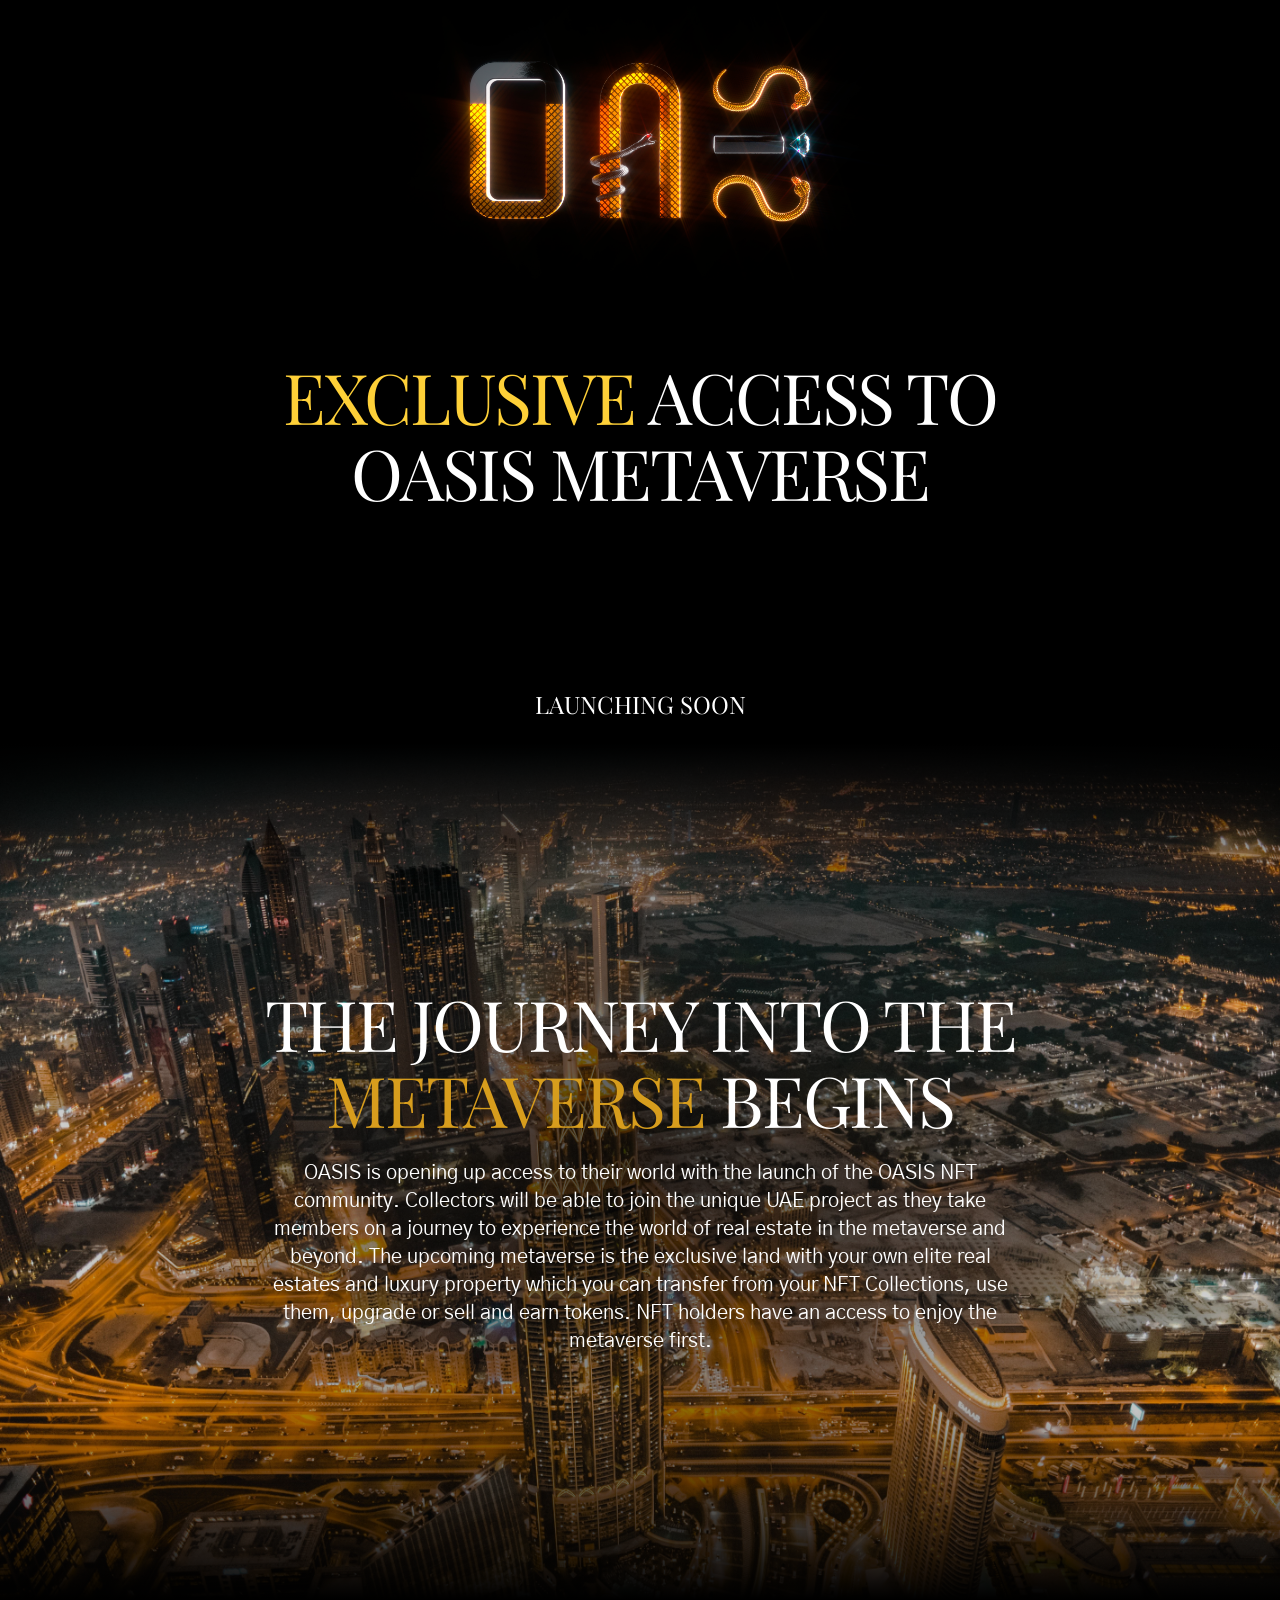
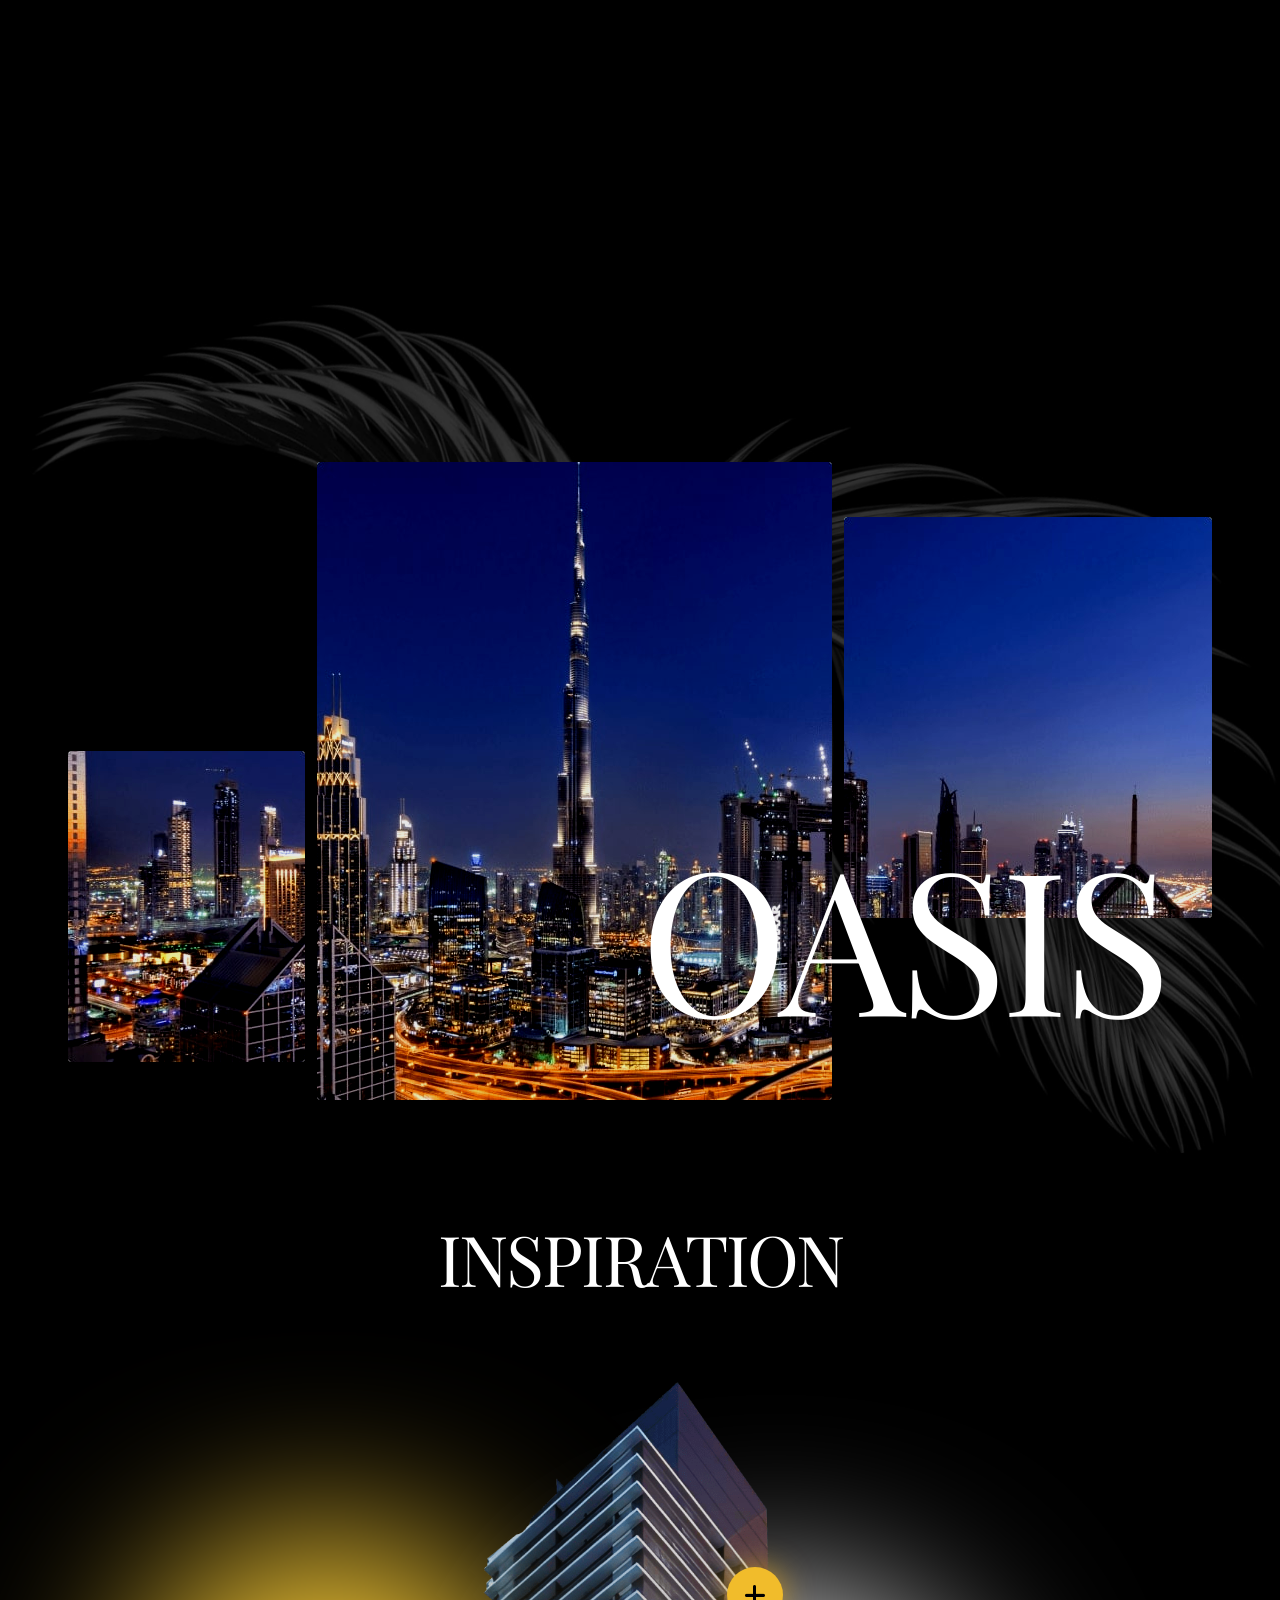
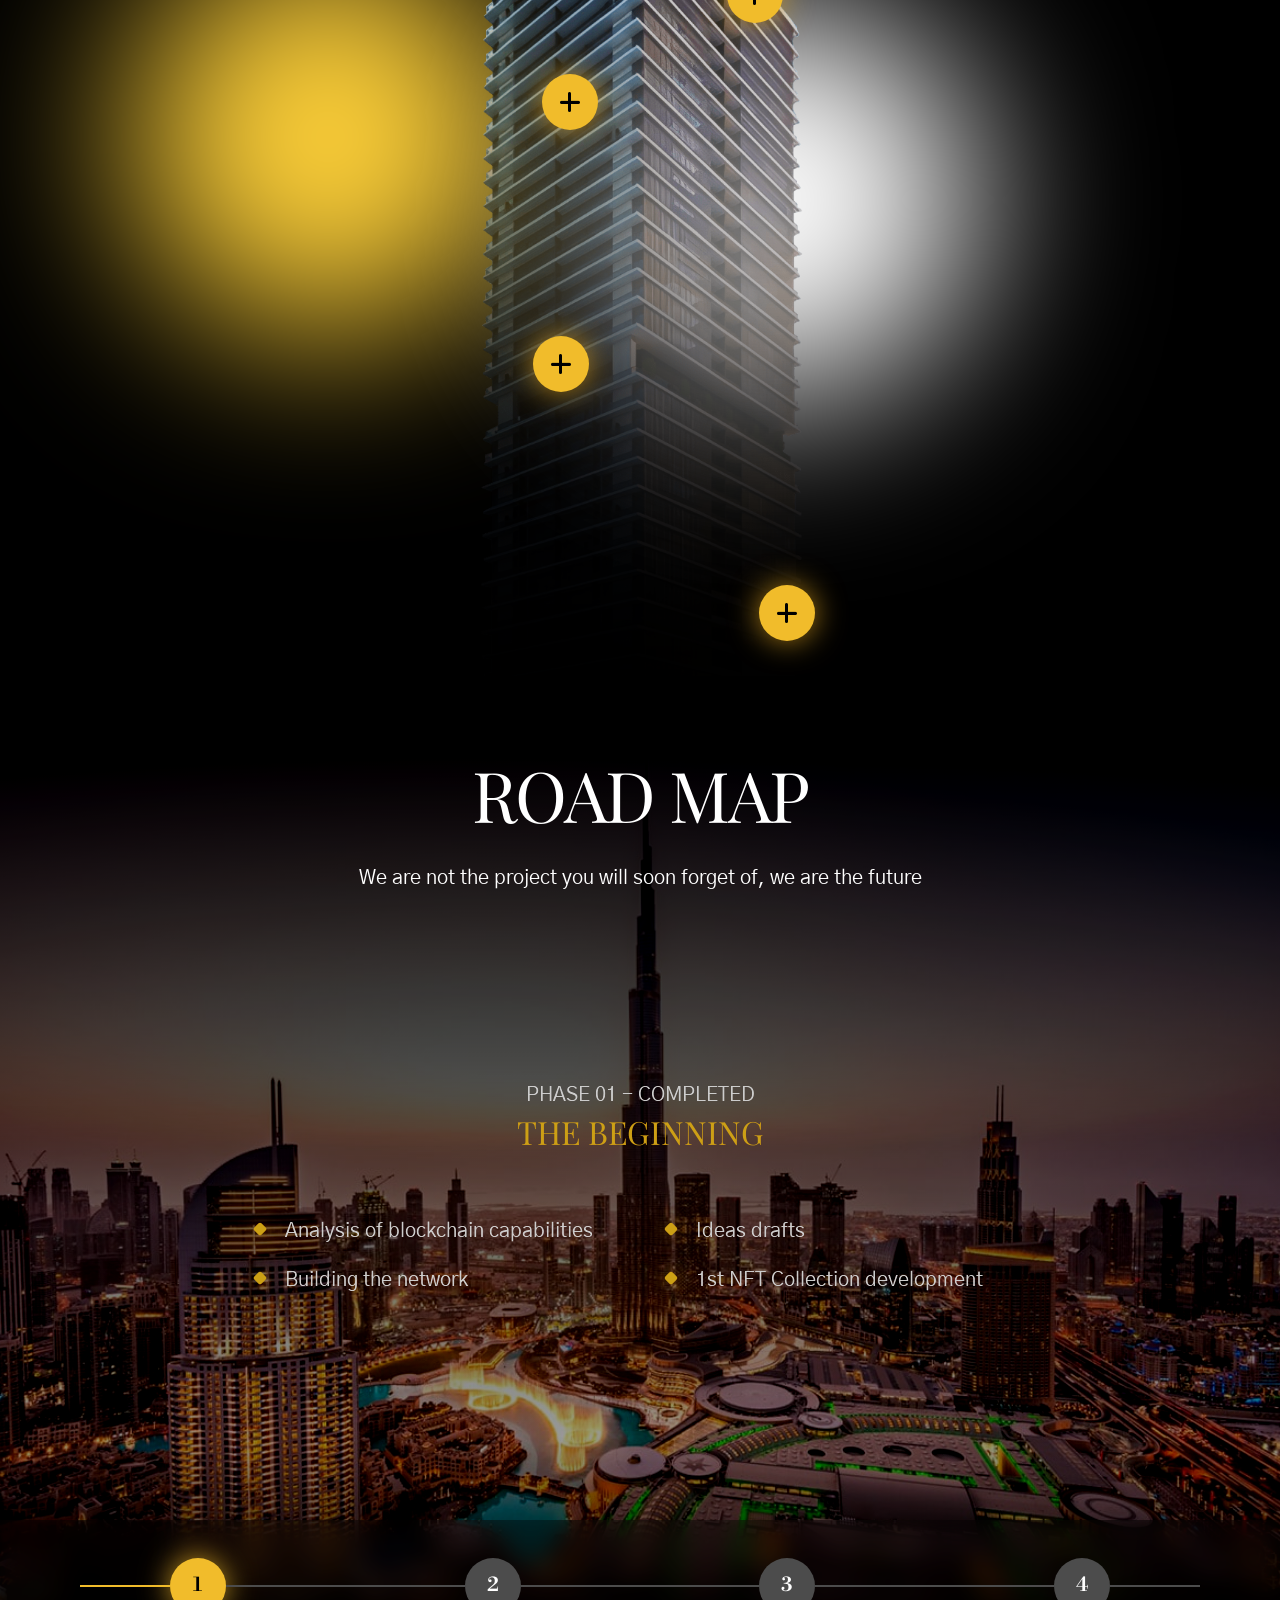
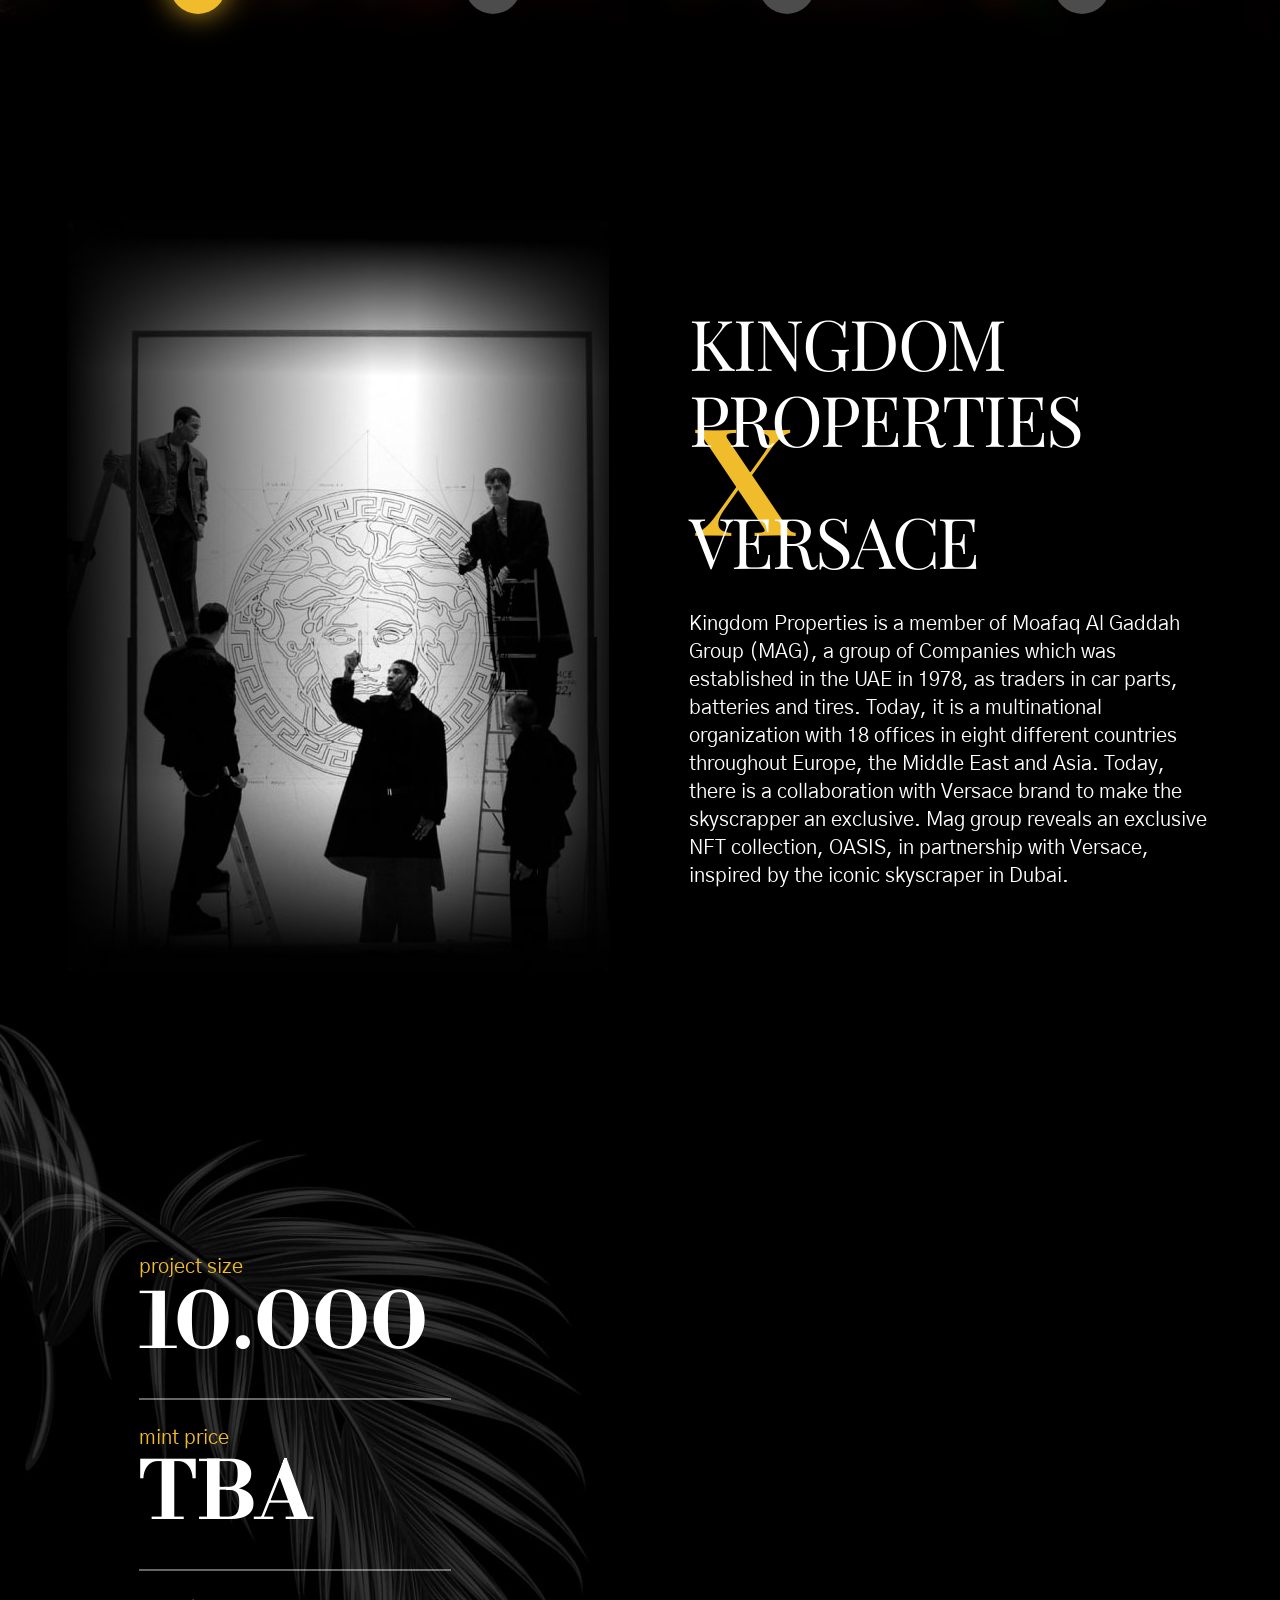
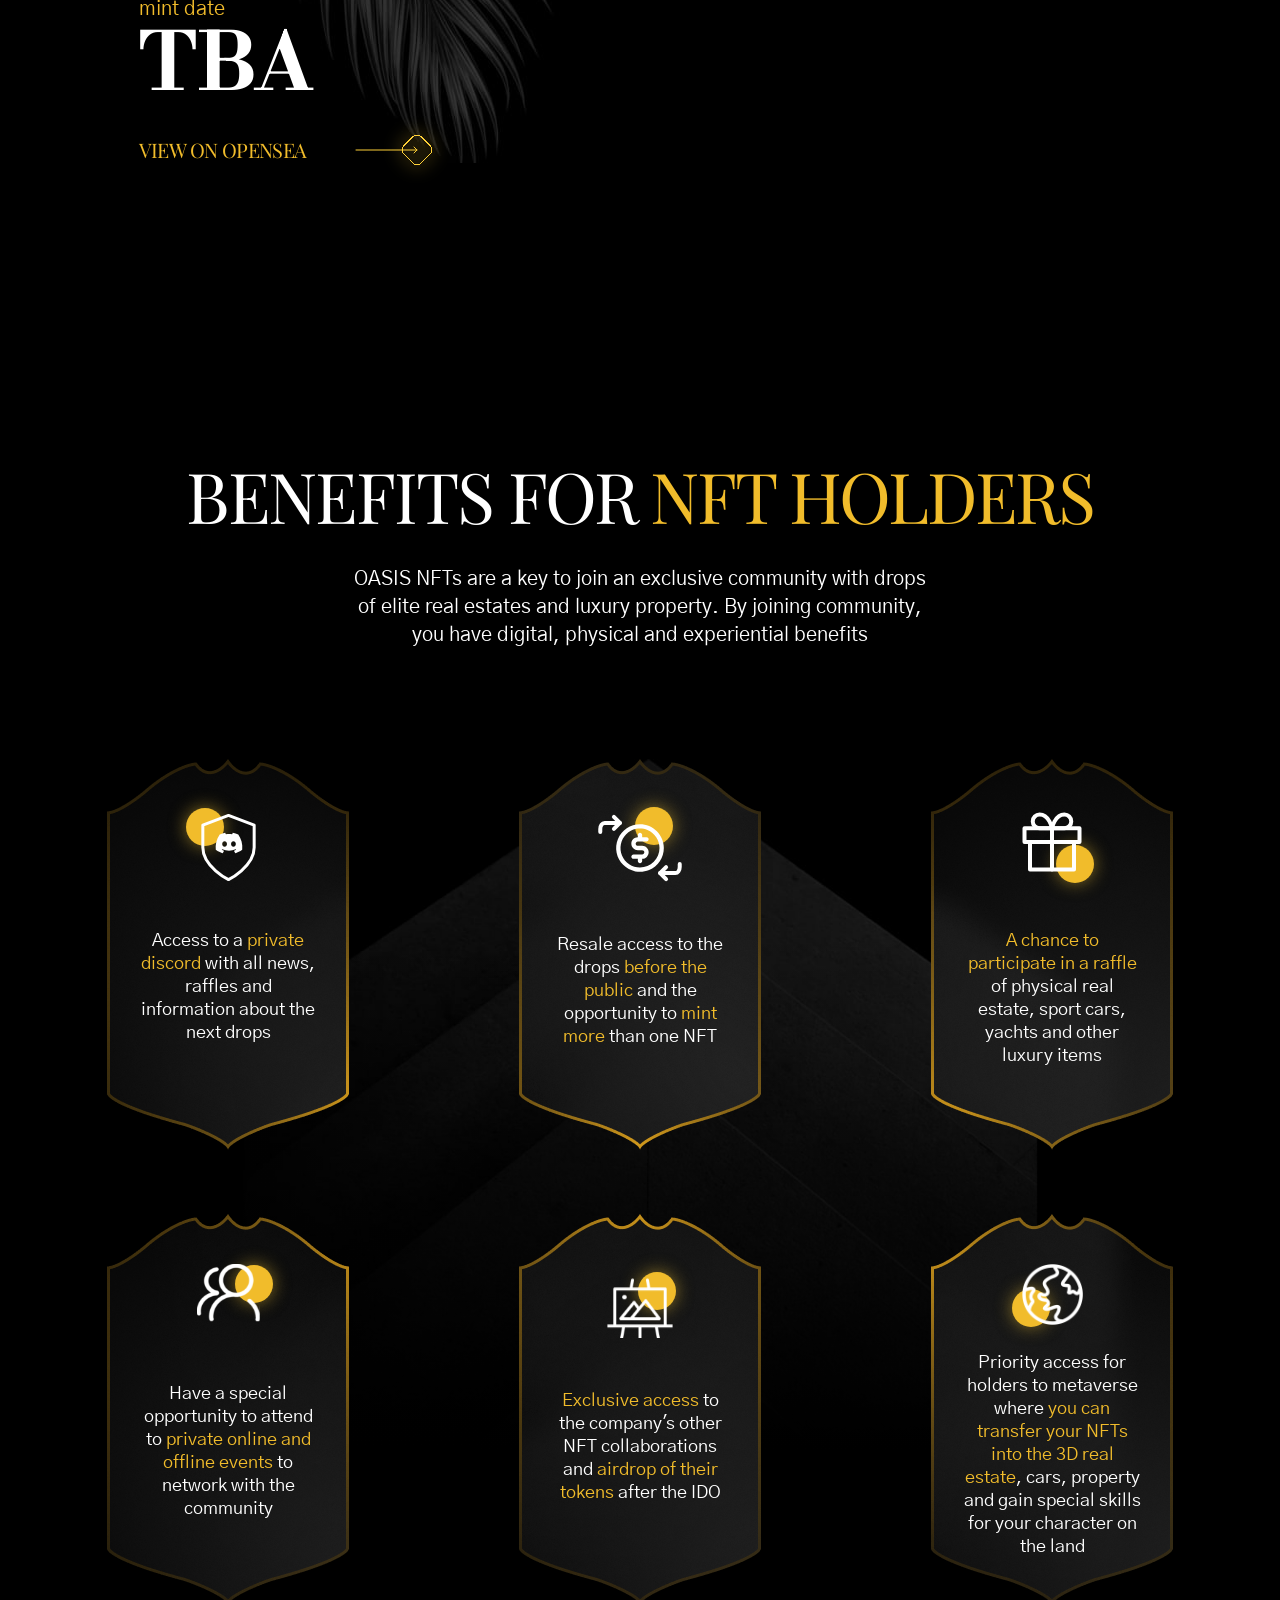
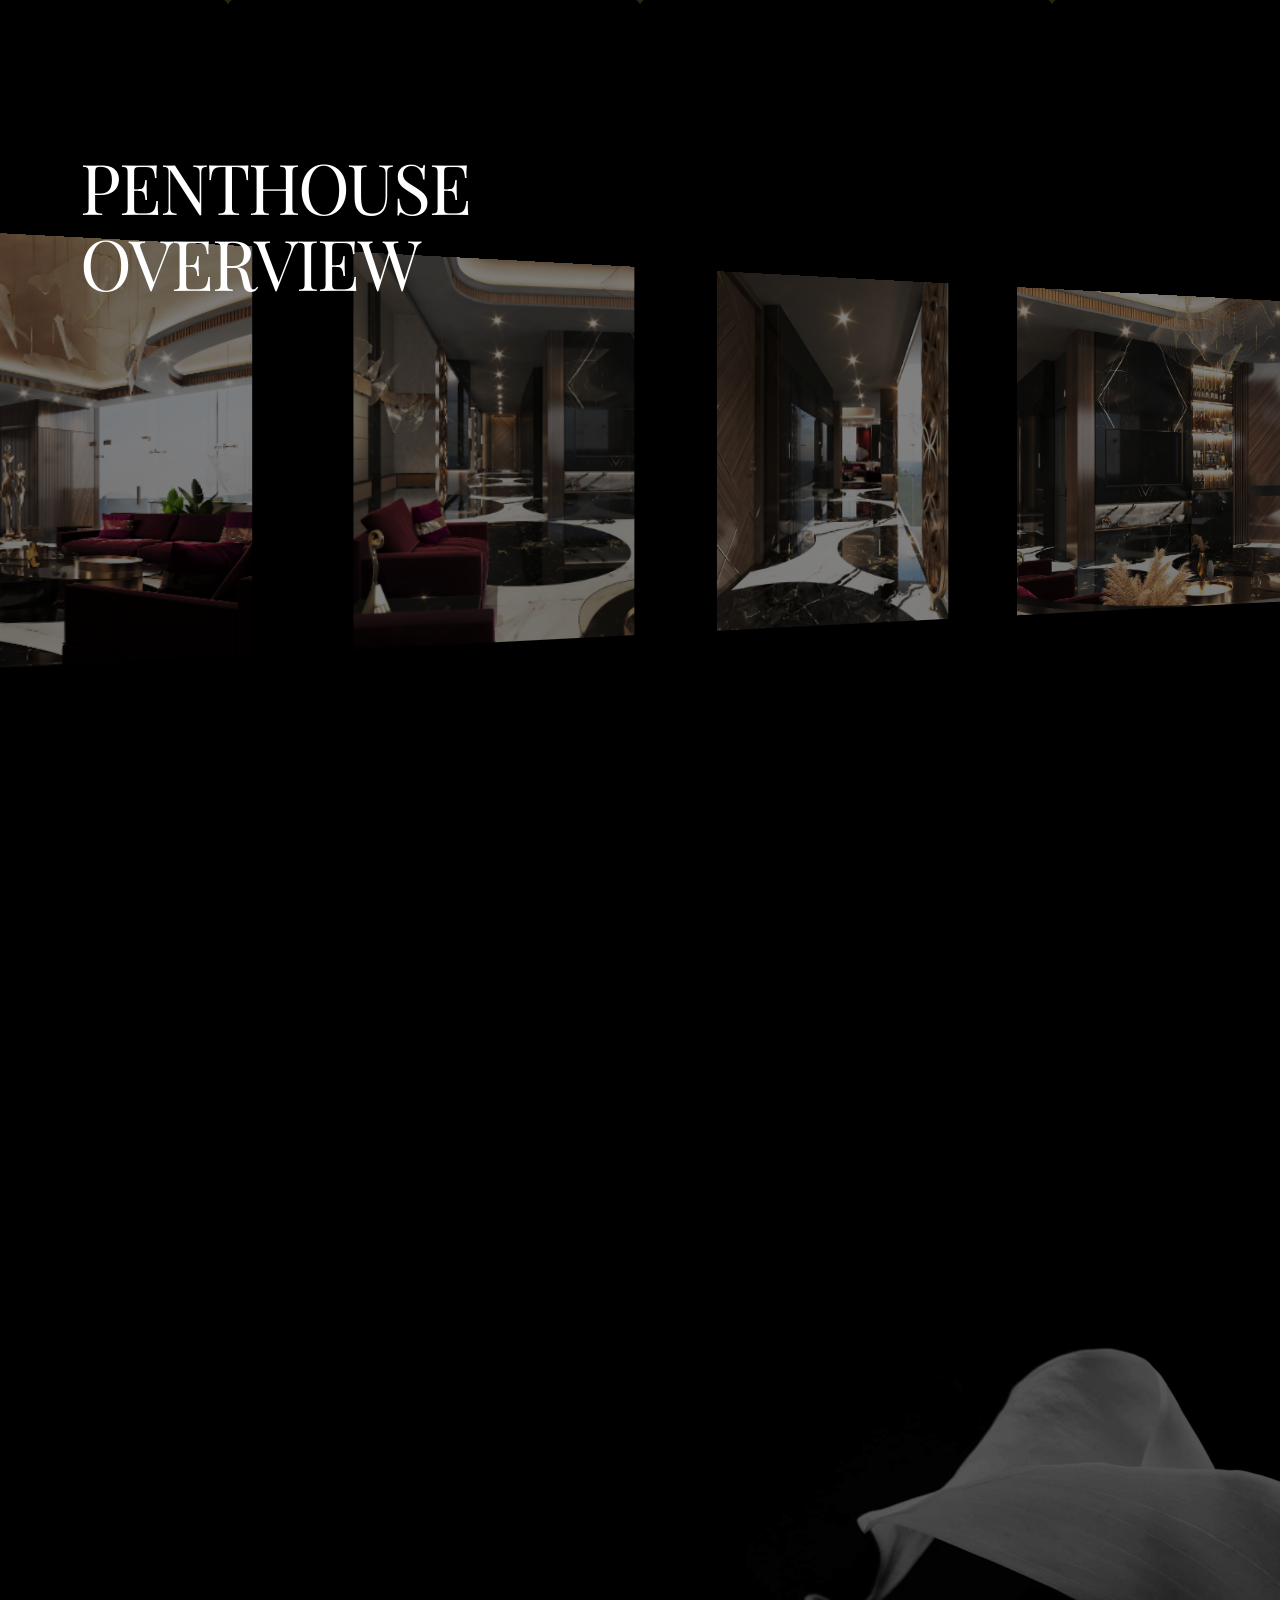
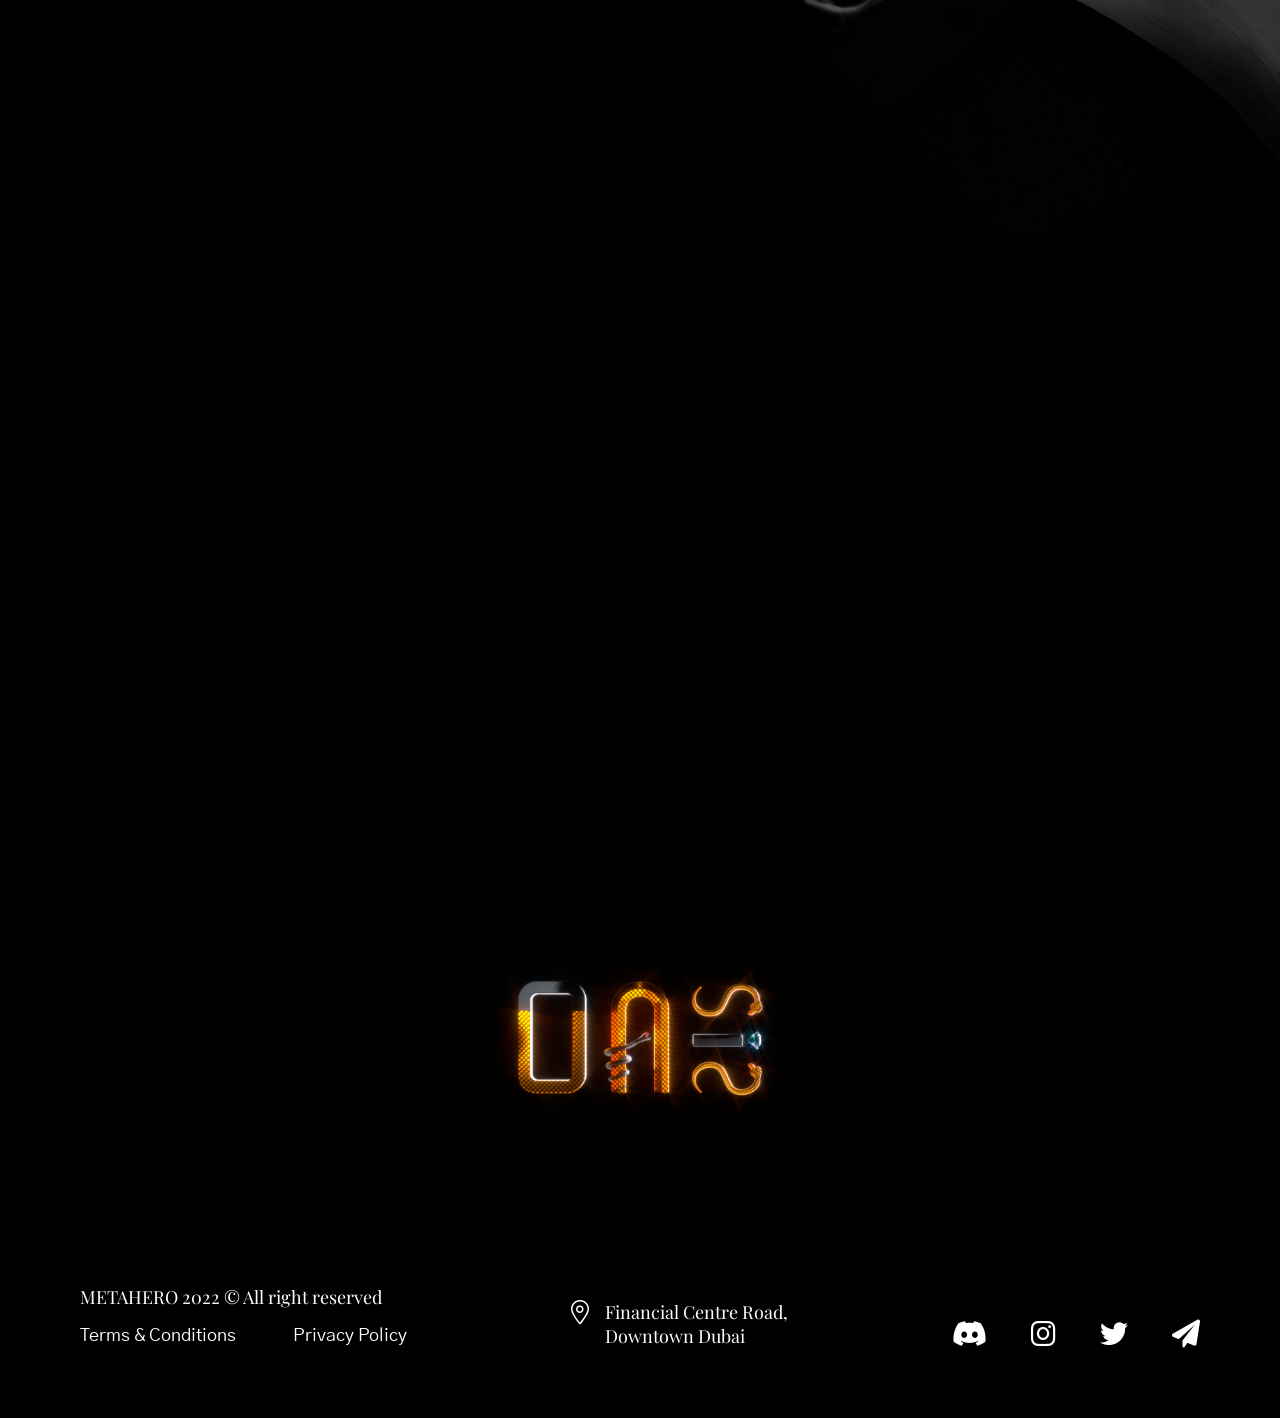
==== oasis/index.html @ 74bfe16e "update" ====
<!doctype html><html lang="en"><head><meta charset="utf-8"/><link rel="icon" href="./favicon.ico"/><meta name="viewport" content="width=device-width,initial-scale=1"/><title>OASIS</title><script defer="defer" src="./static/js/main.3993c025.js"></script><link href="./static/css/main.7dd6033f.css" rel="stylesheet"></head><body><noscript>You need to enable JavaScript to run this app.</noscript><div id="root"></div></body></html>
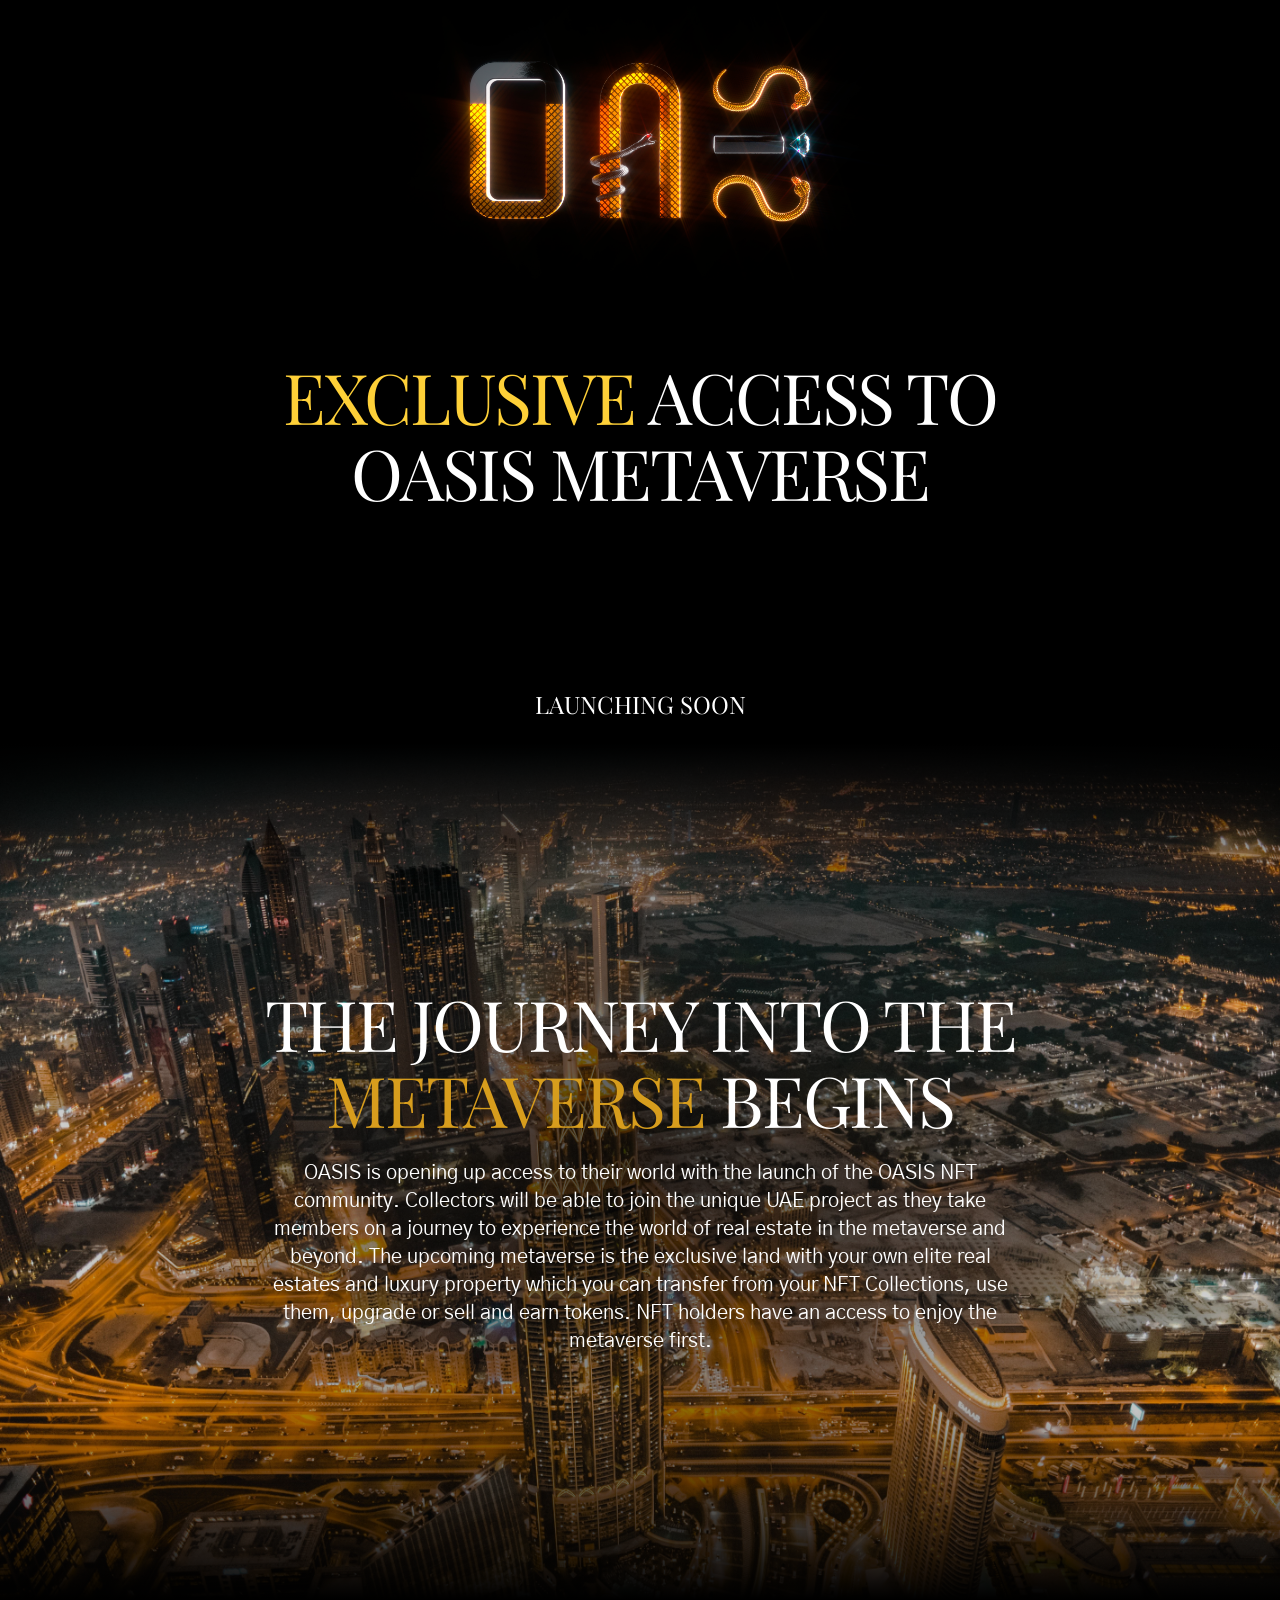
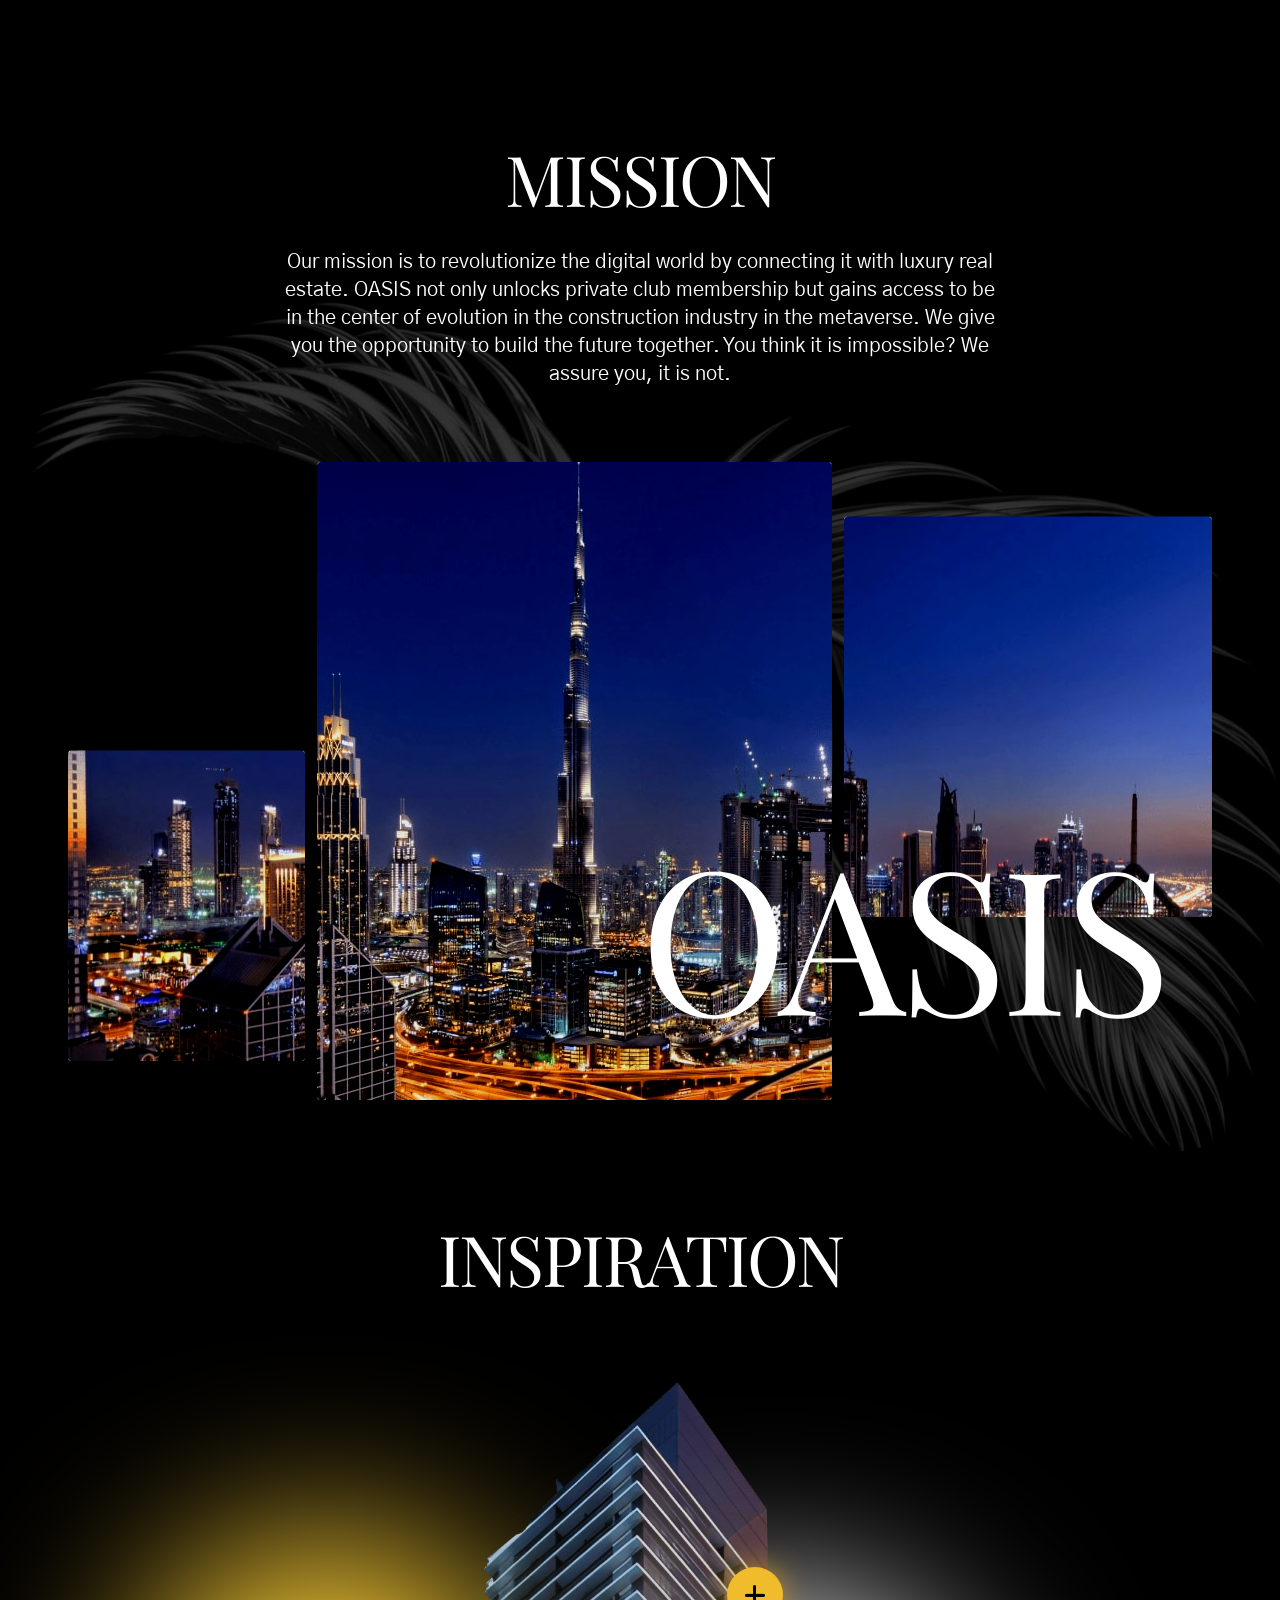
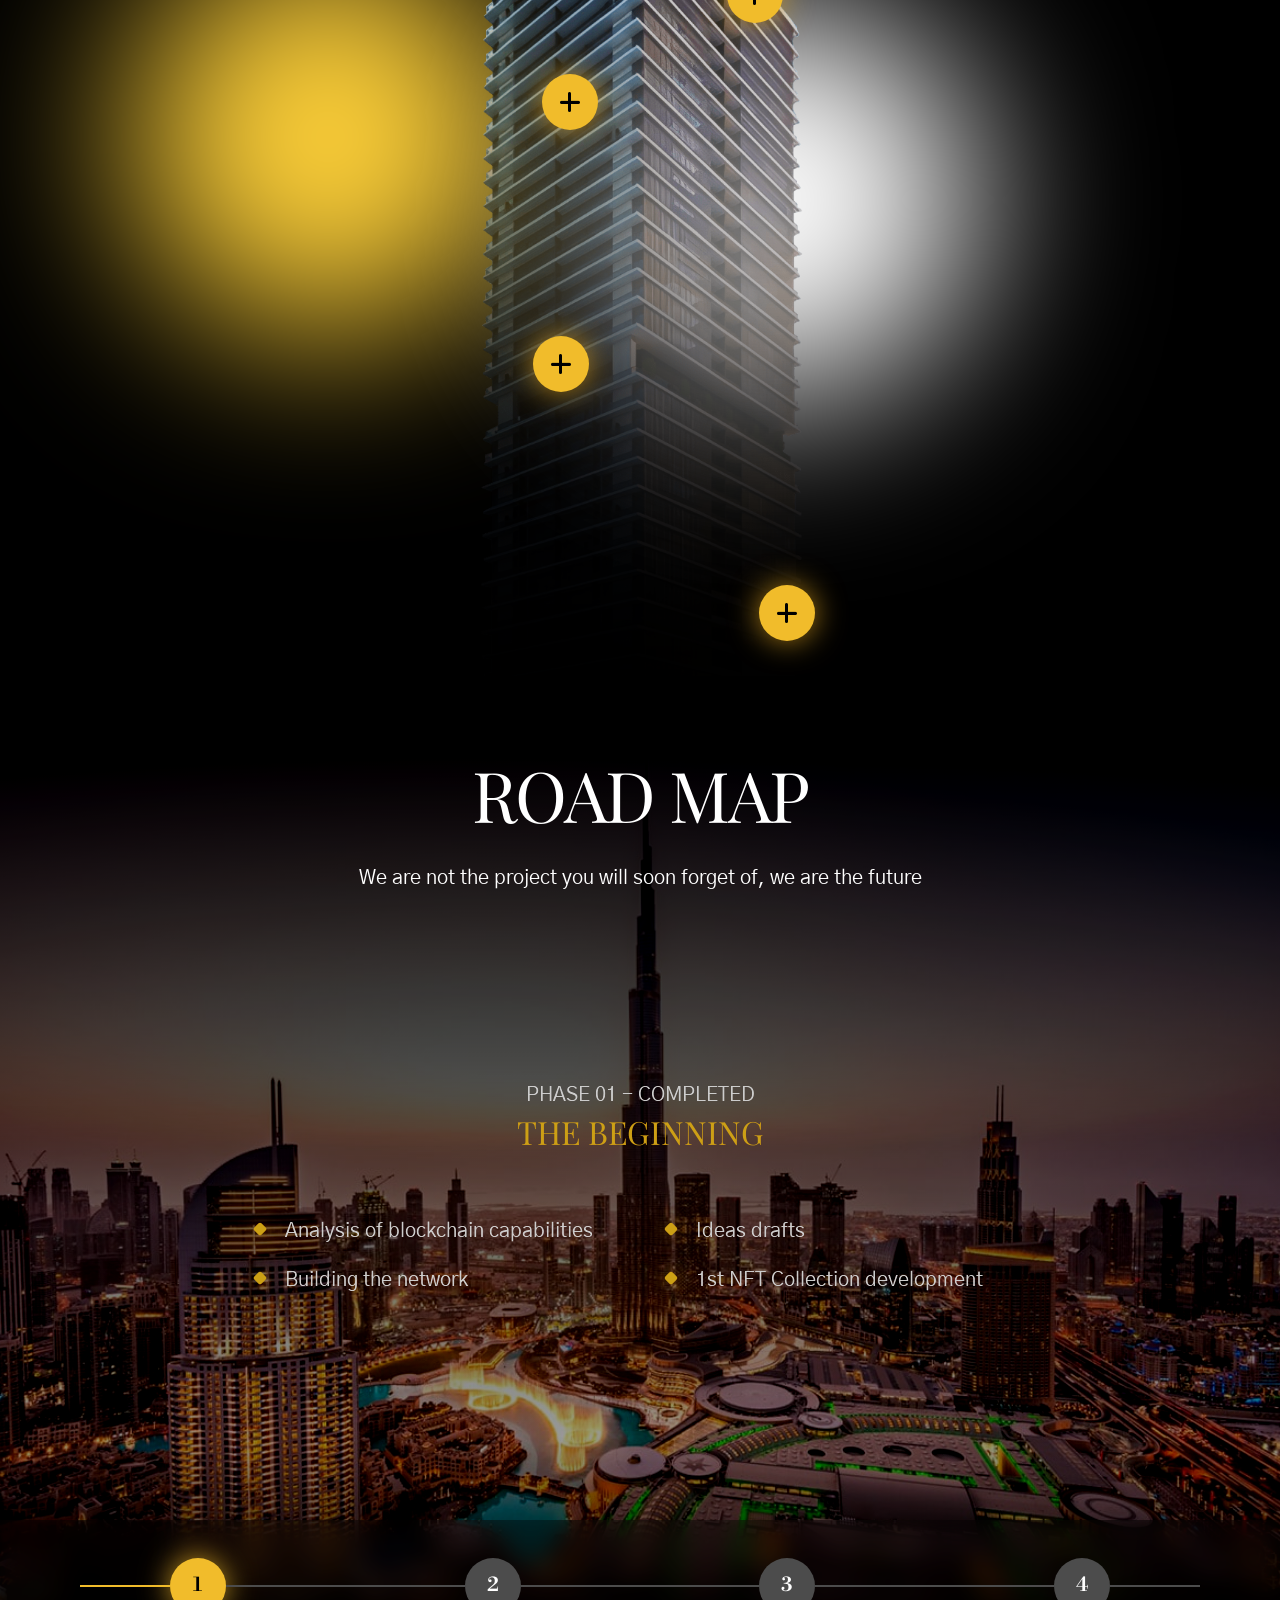
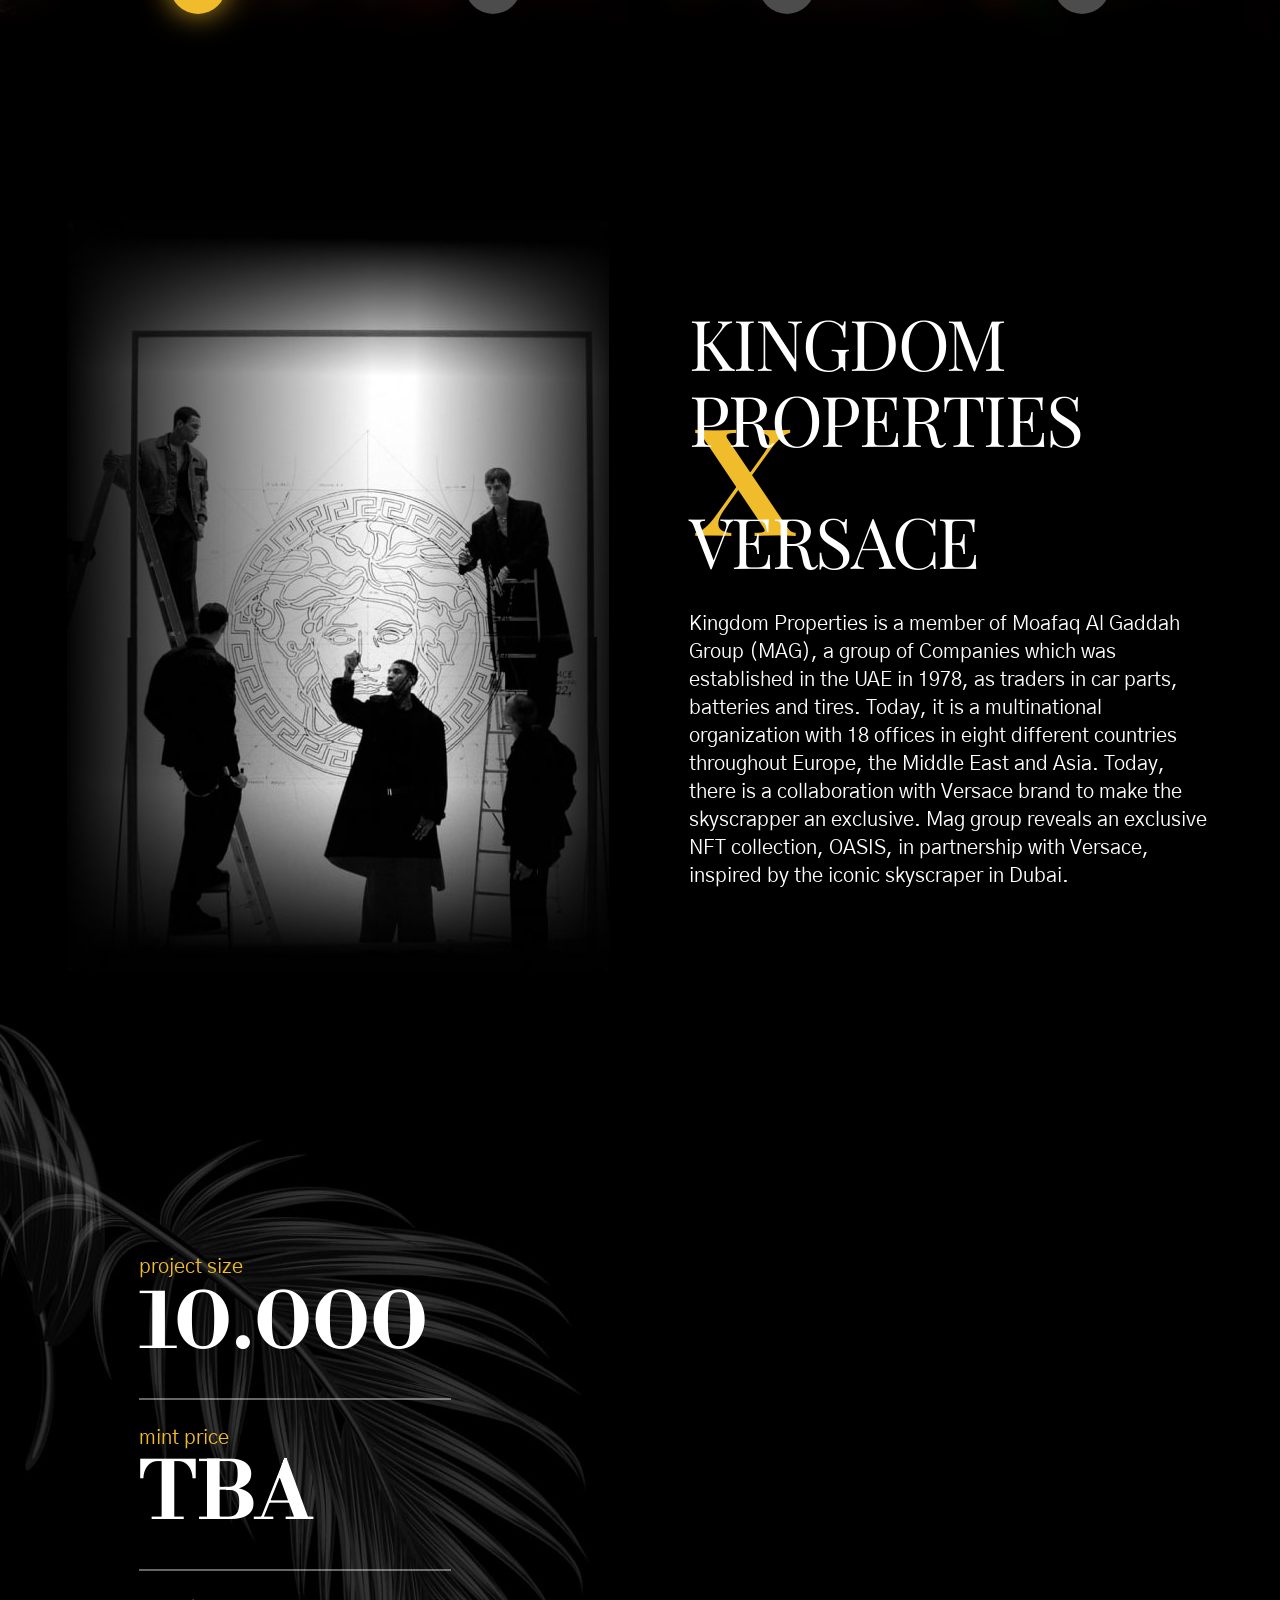
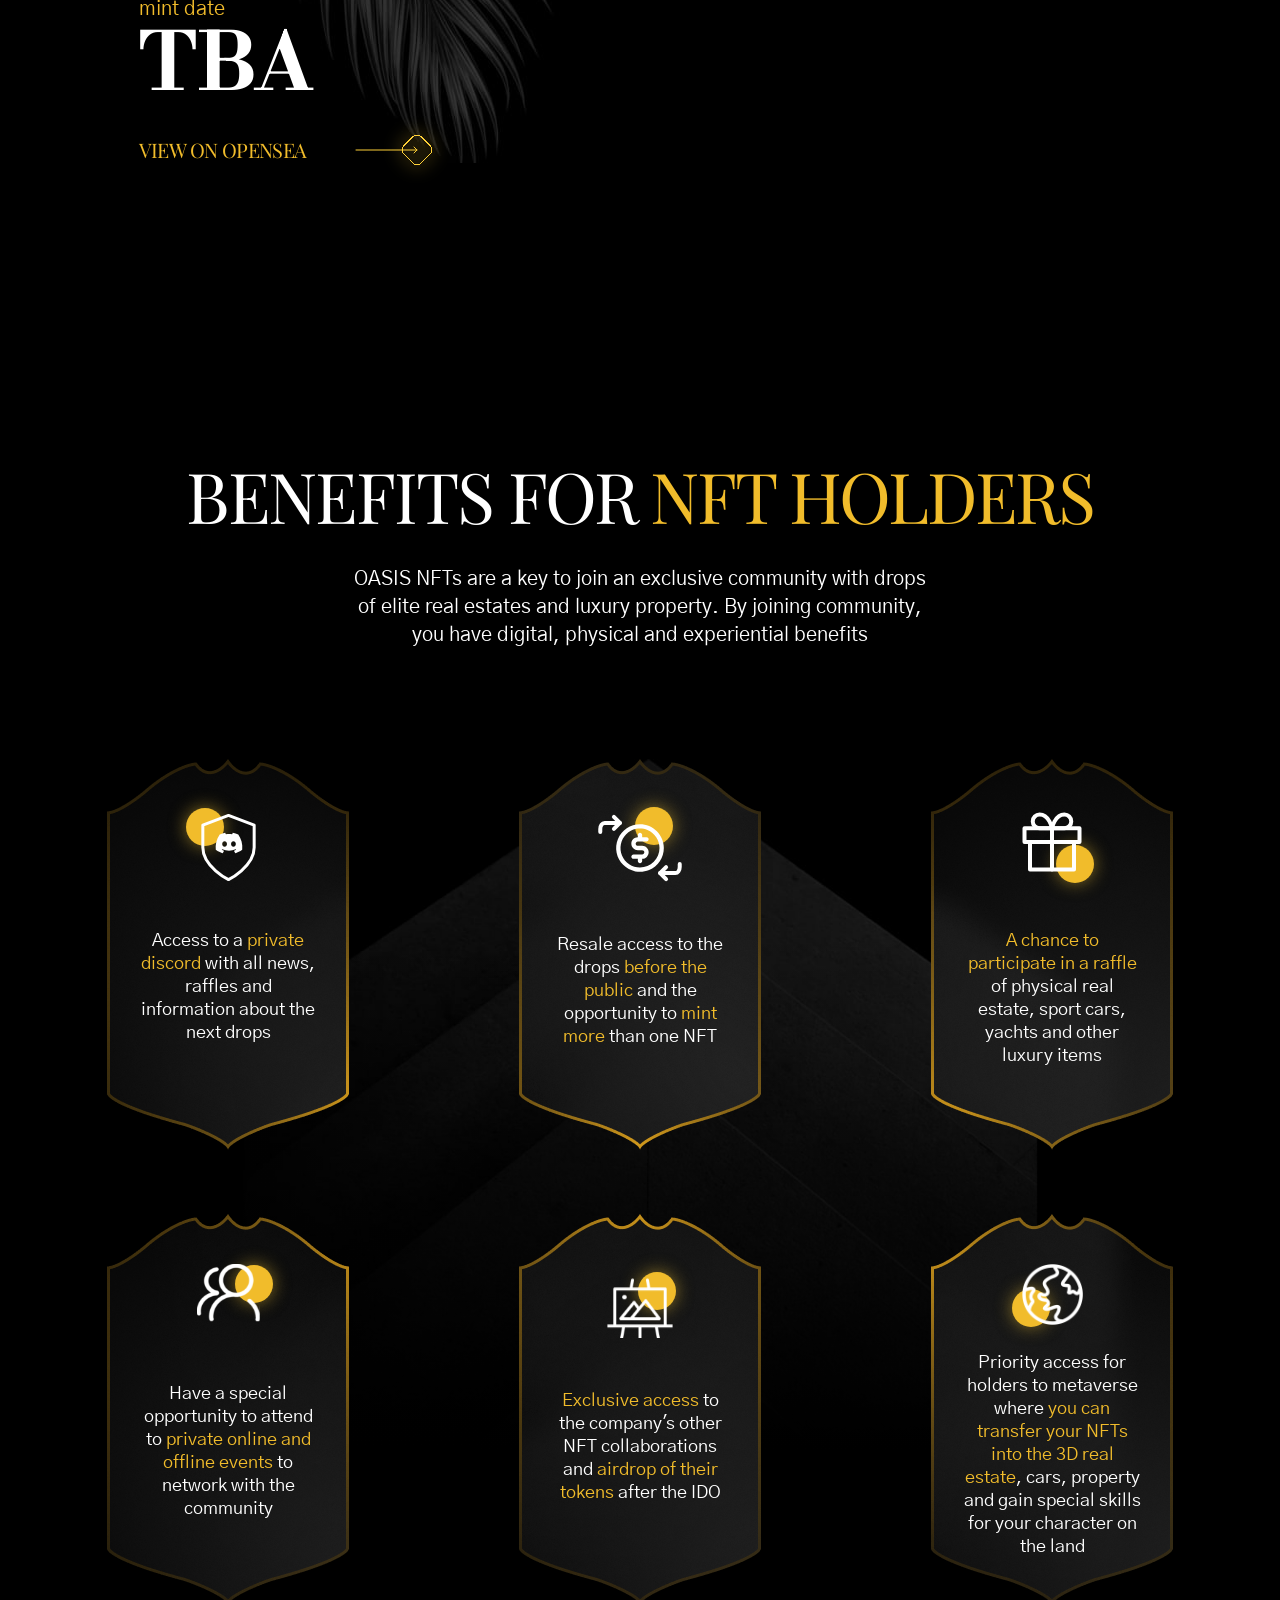
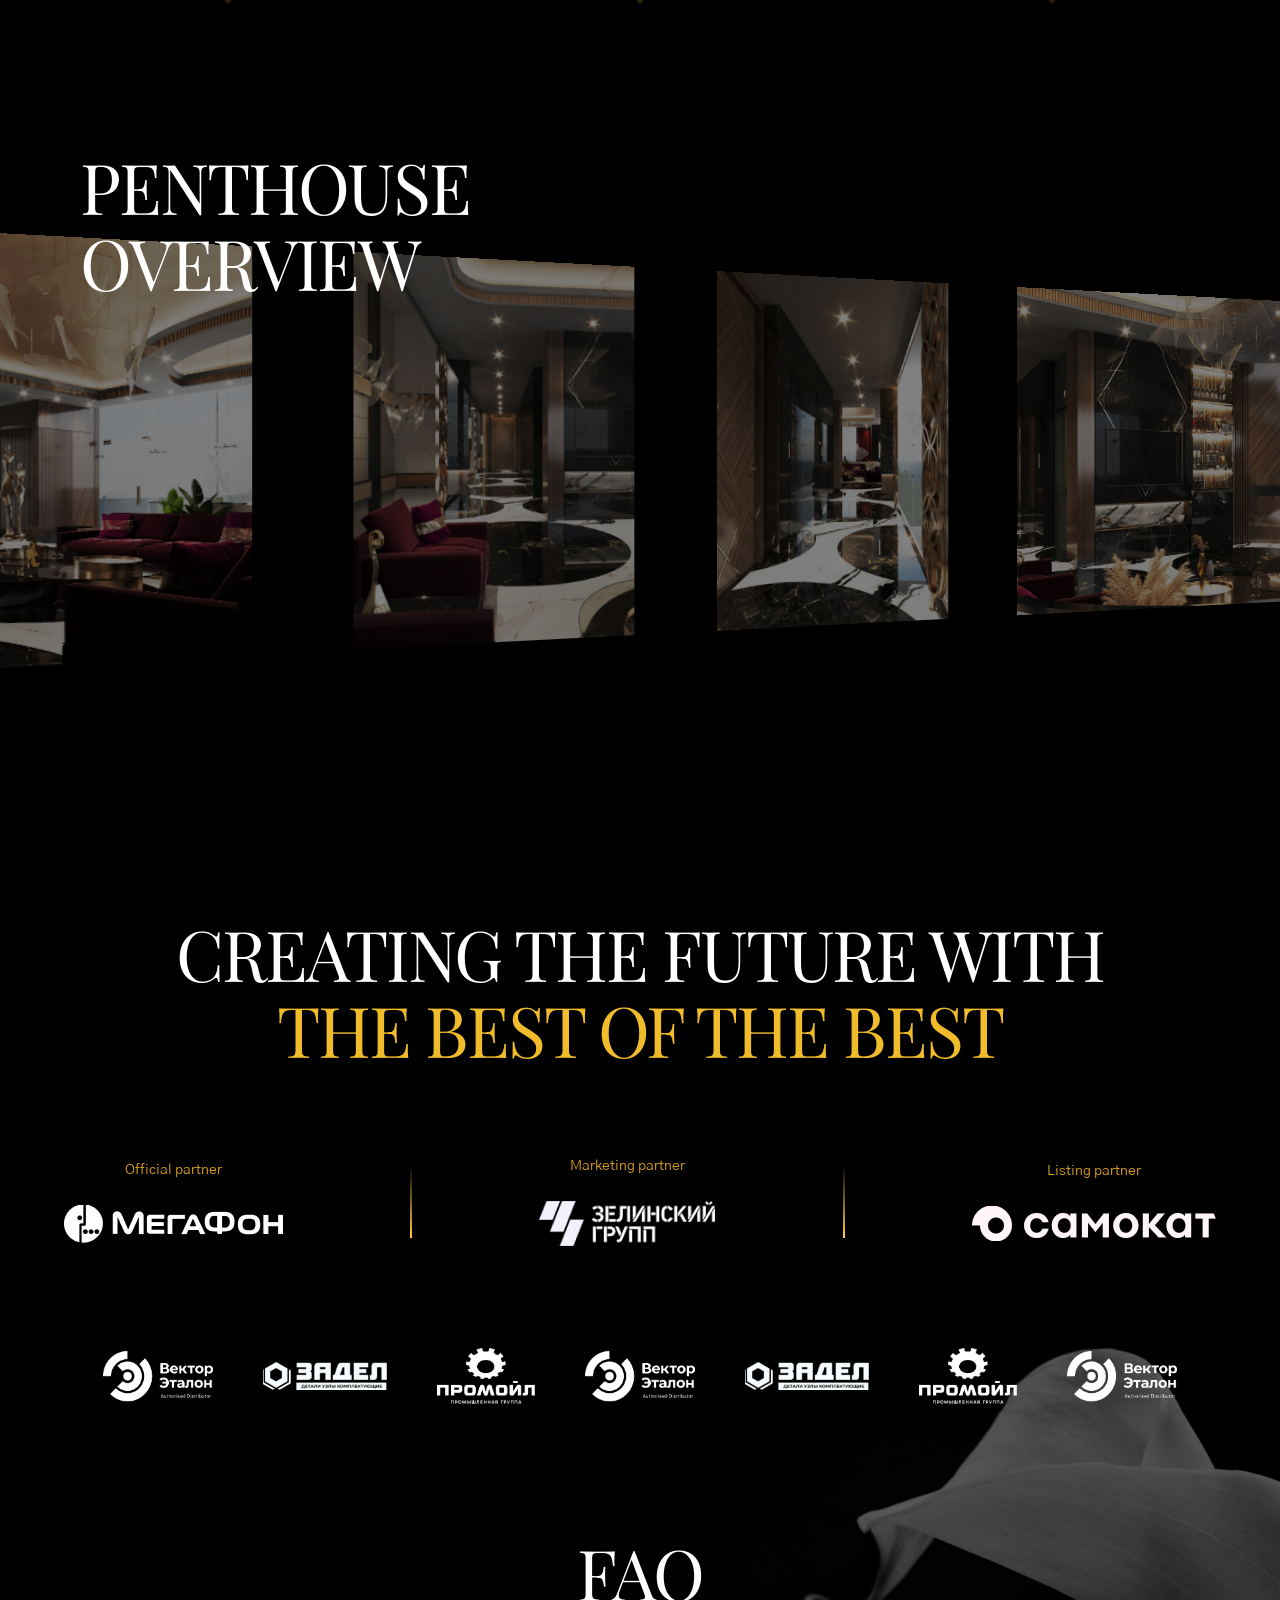
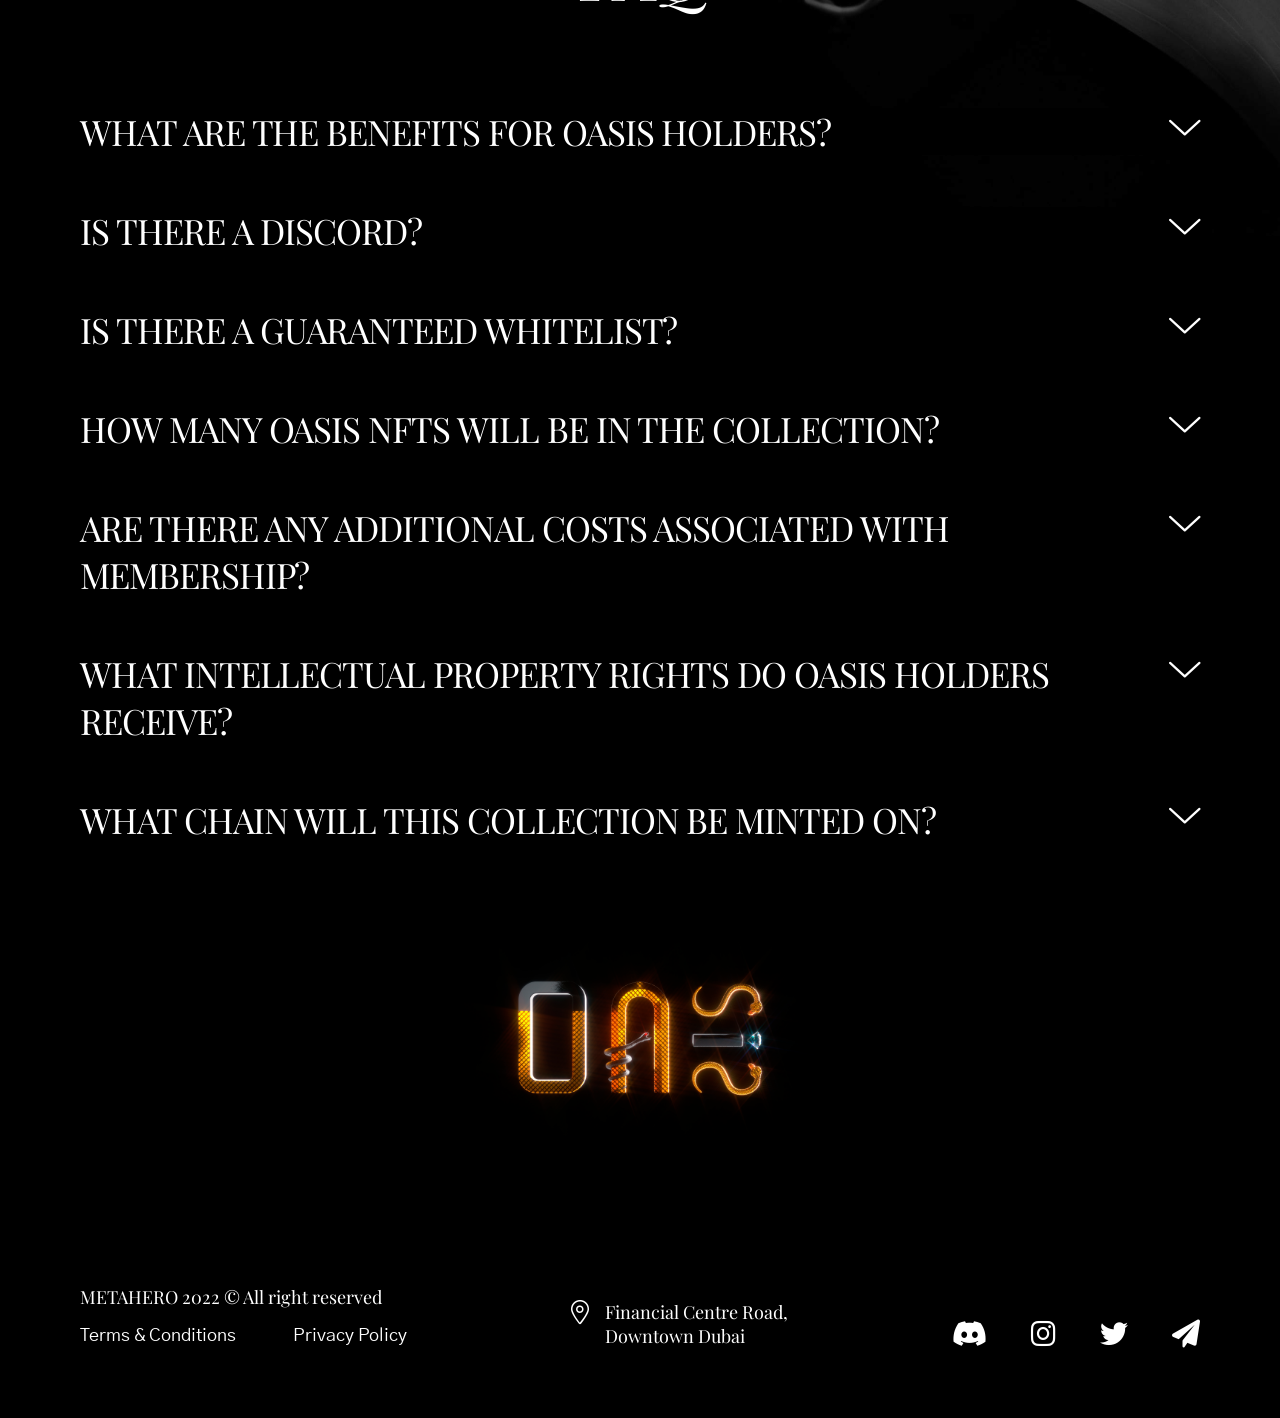
==== commit e9751774: "update" ====
--- a/oasis/index.html
+++ b/oasis/index.html
@@ -1 +1 @@
-<!doctype html><html lang="en"><head><meta charset="utf-8"/><link rel="icon" href="./favicon.ico"/><meta name="viewport" content="width=device-width,initial-scale=1"/><title>OASIS</title><script defer="defer" src="./static/js/main.3993c025.js"></script><link href="./static/css/main.7dd6033f.css" rel="stylesheet"></head><body><noscript>You need to enable JavaScript to run this app.</noscript><div id="root"></div></body></html>+<!doctype html><html lang="en"><head><meta charset="utf-8"/><link rel="icon" href="./favicon.ico"/><meta name="viewport" content="width=device-width,initial-scale=1"/><title>OASIS</title><script defer="defer" src="./static/js/main.df0b9cbb.js"></script><link href="./static/css/main.7dd6033f.css" rel="stylesheet"></head><body><noscript>You need to enable JavaScript to run this app.</noscript><div id="root"></div></body></html>
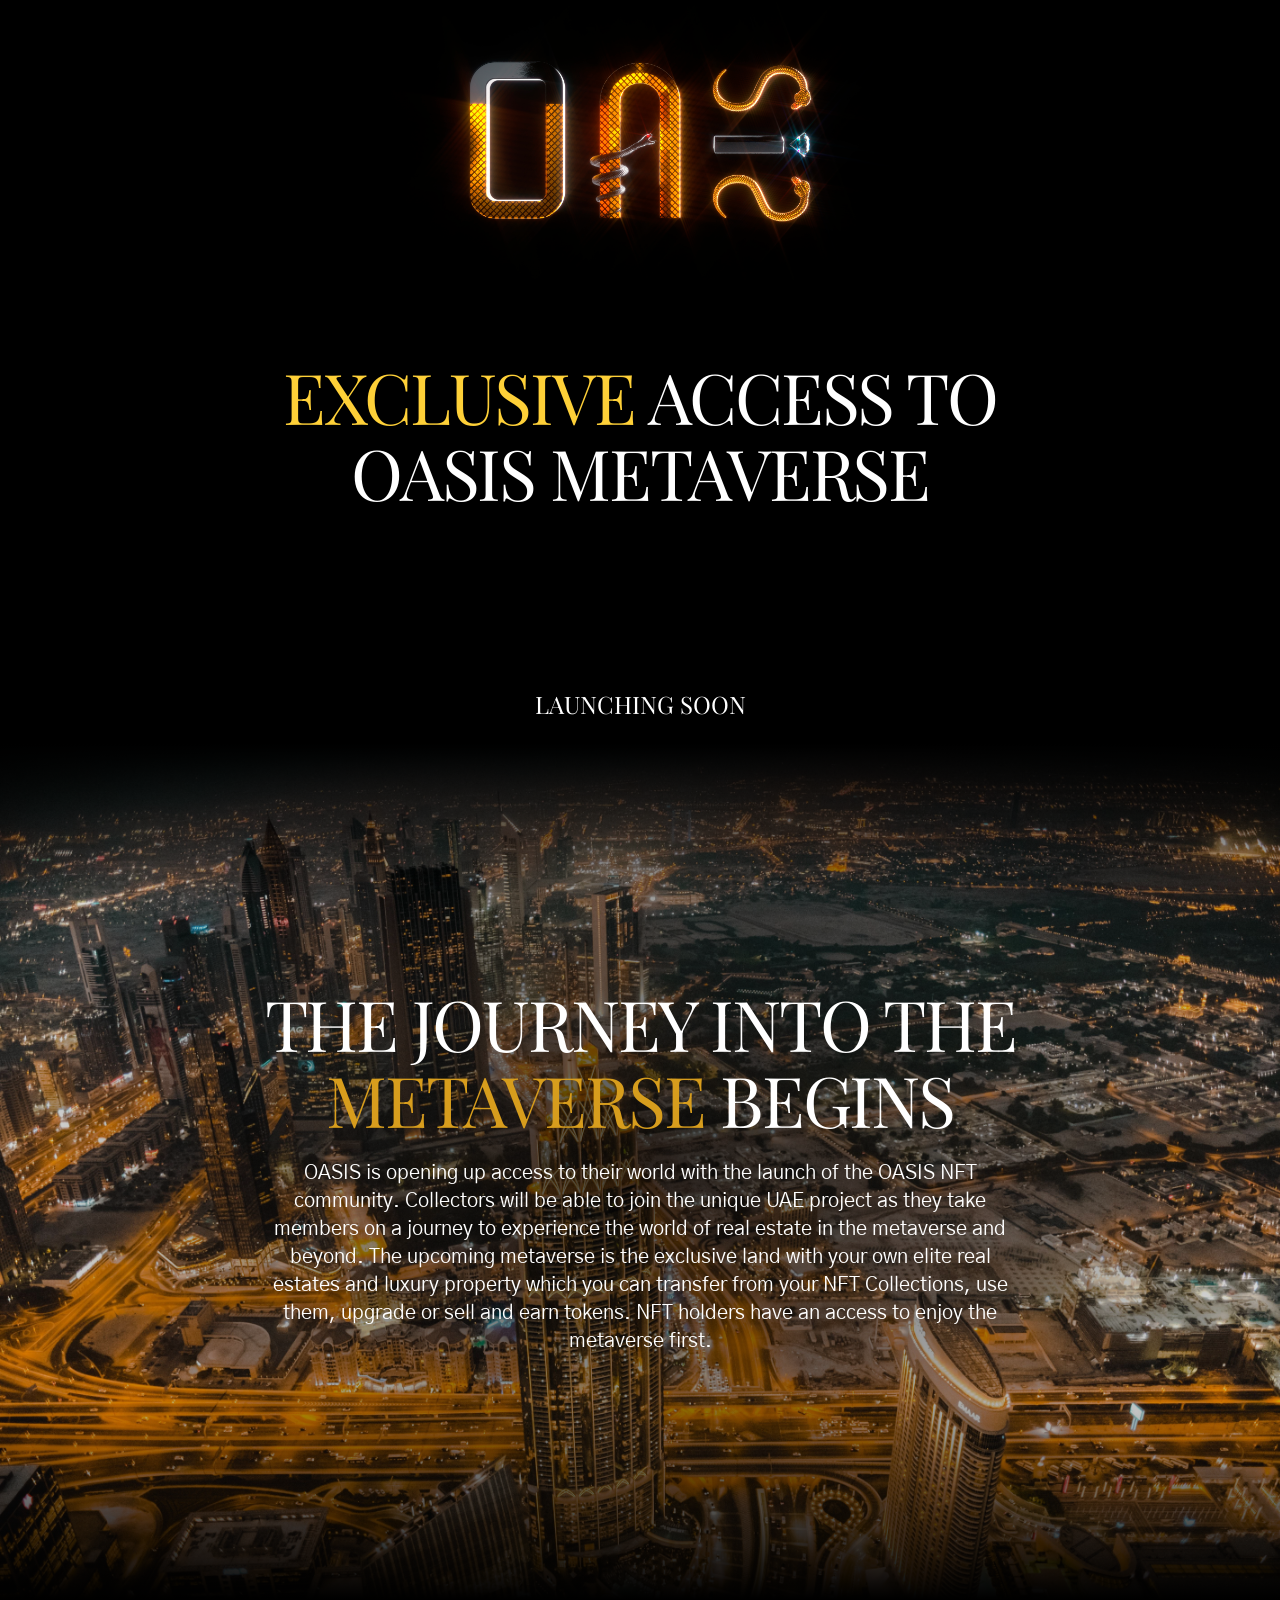
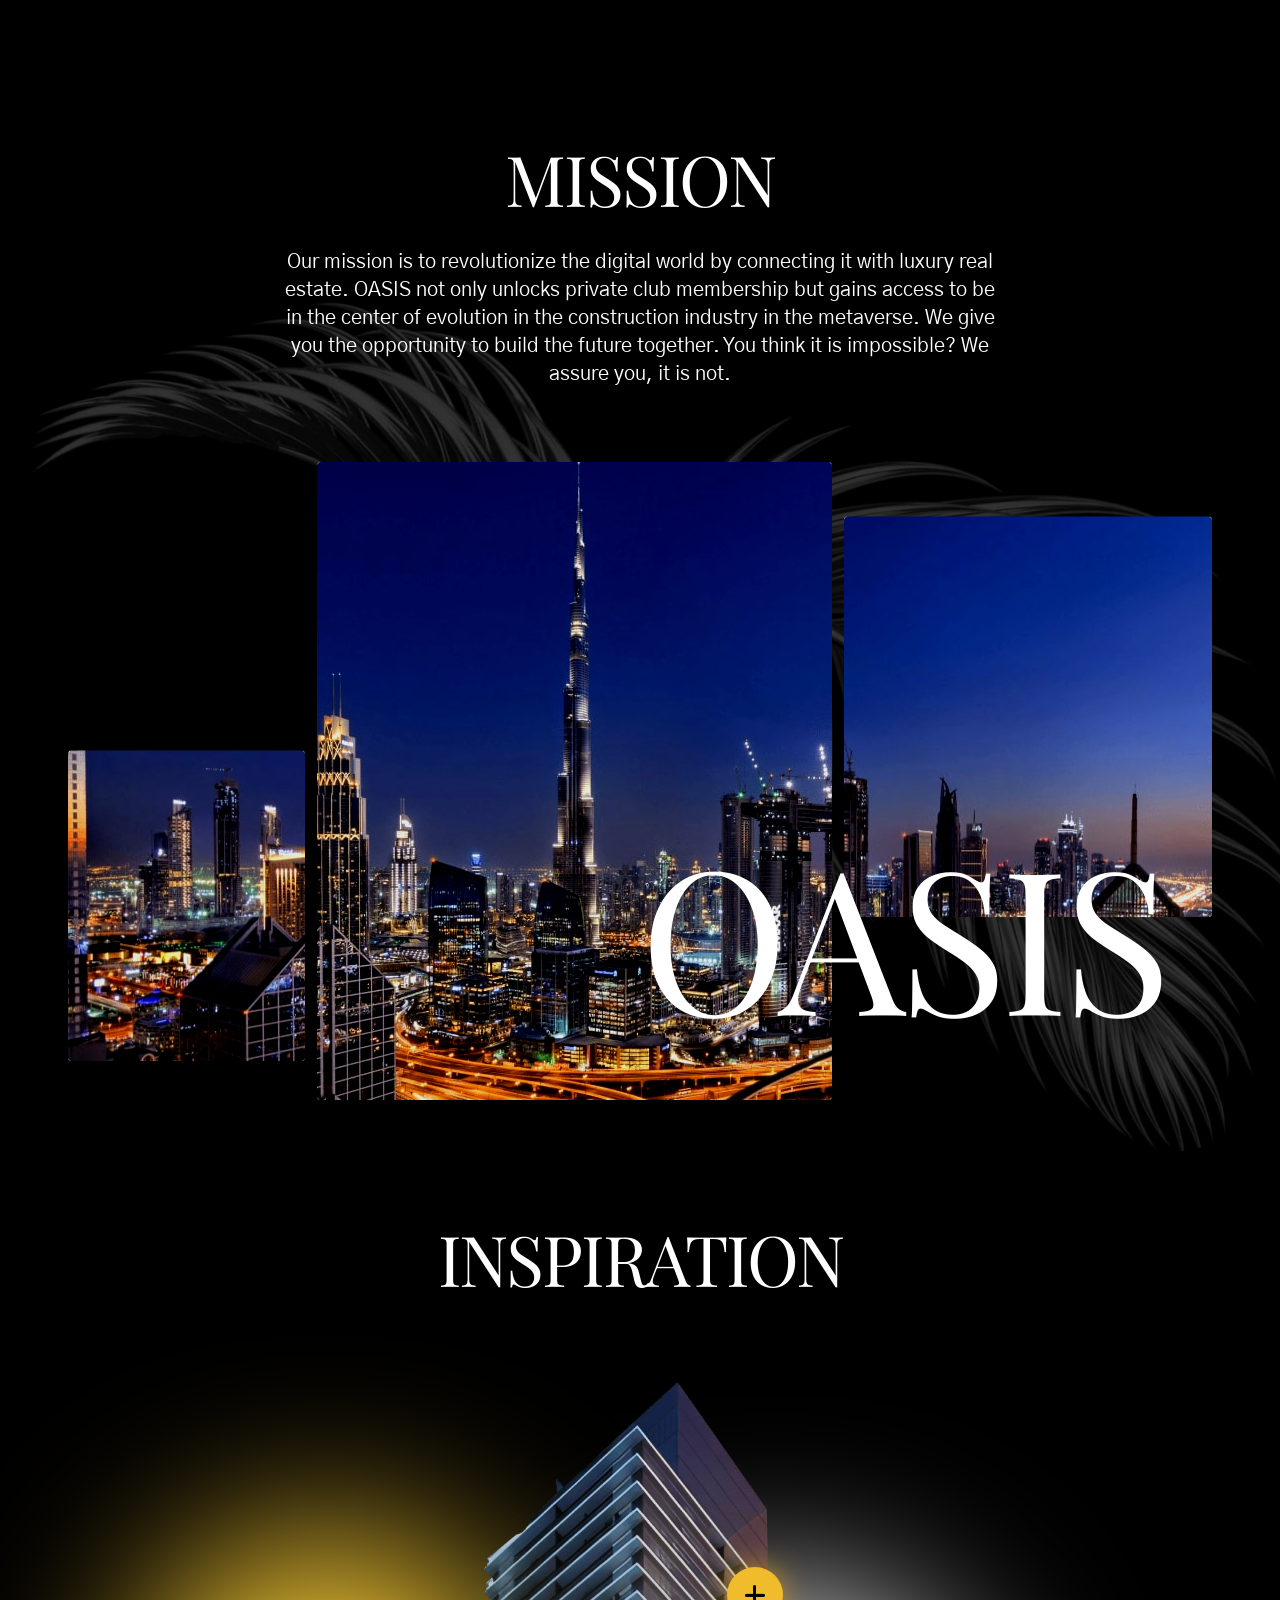
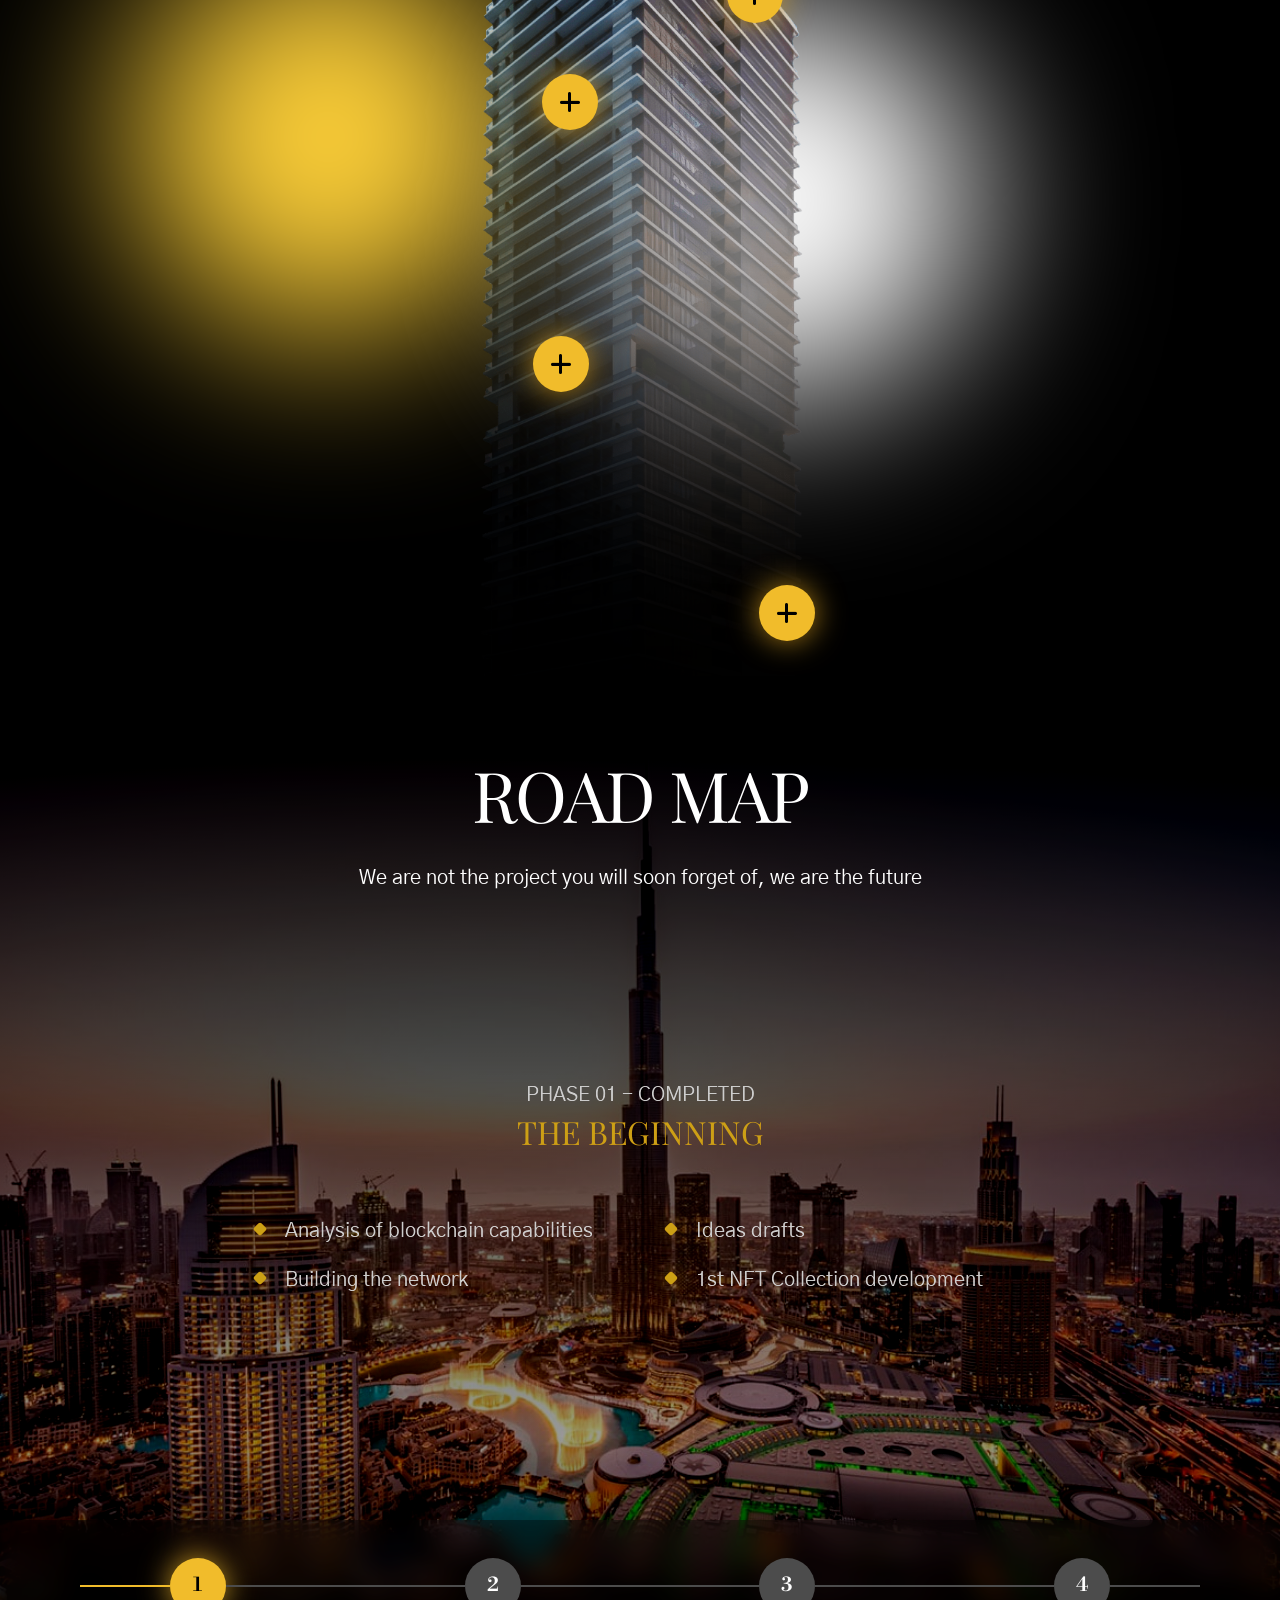
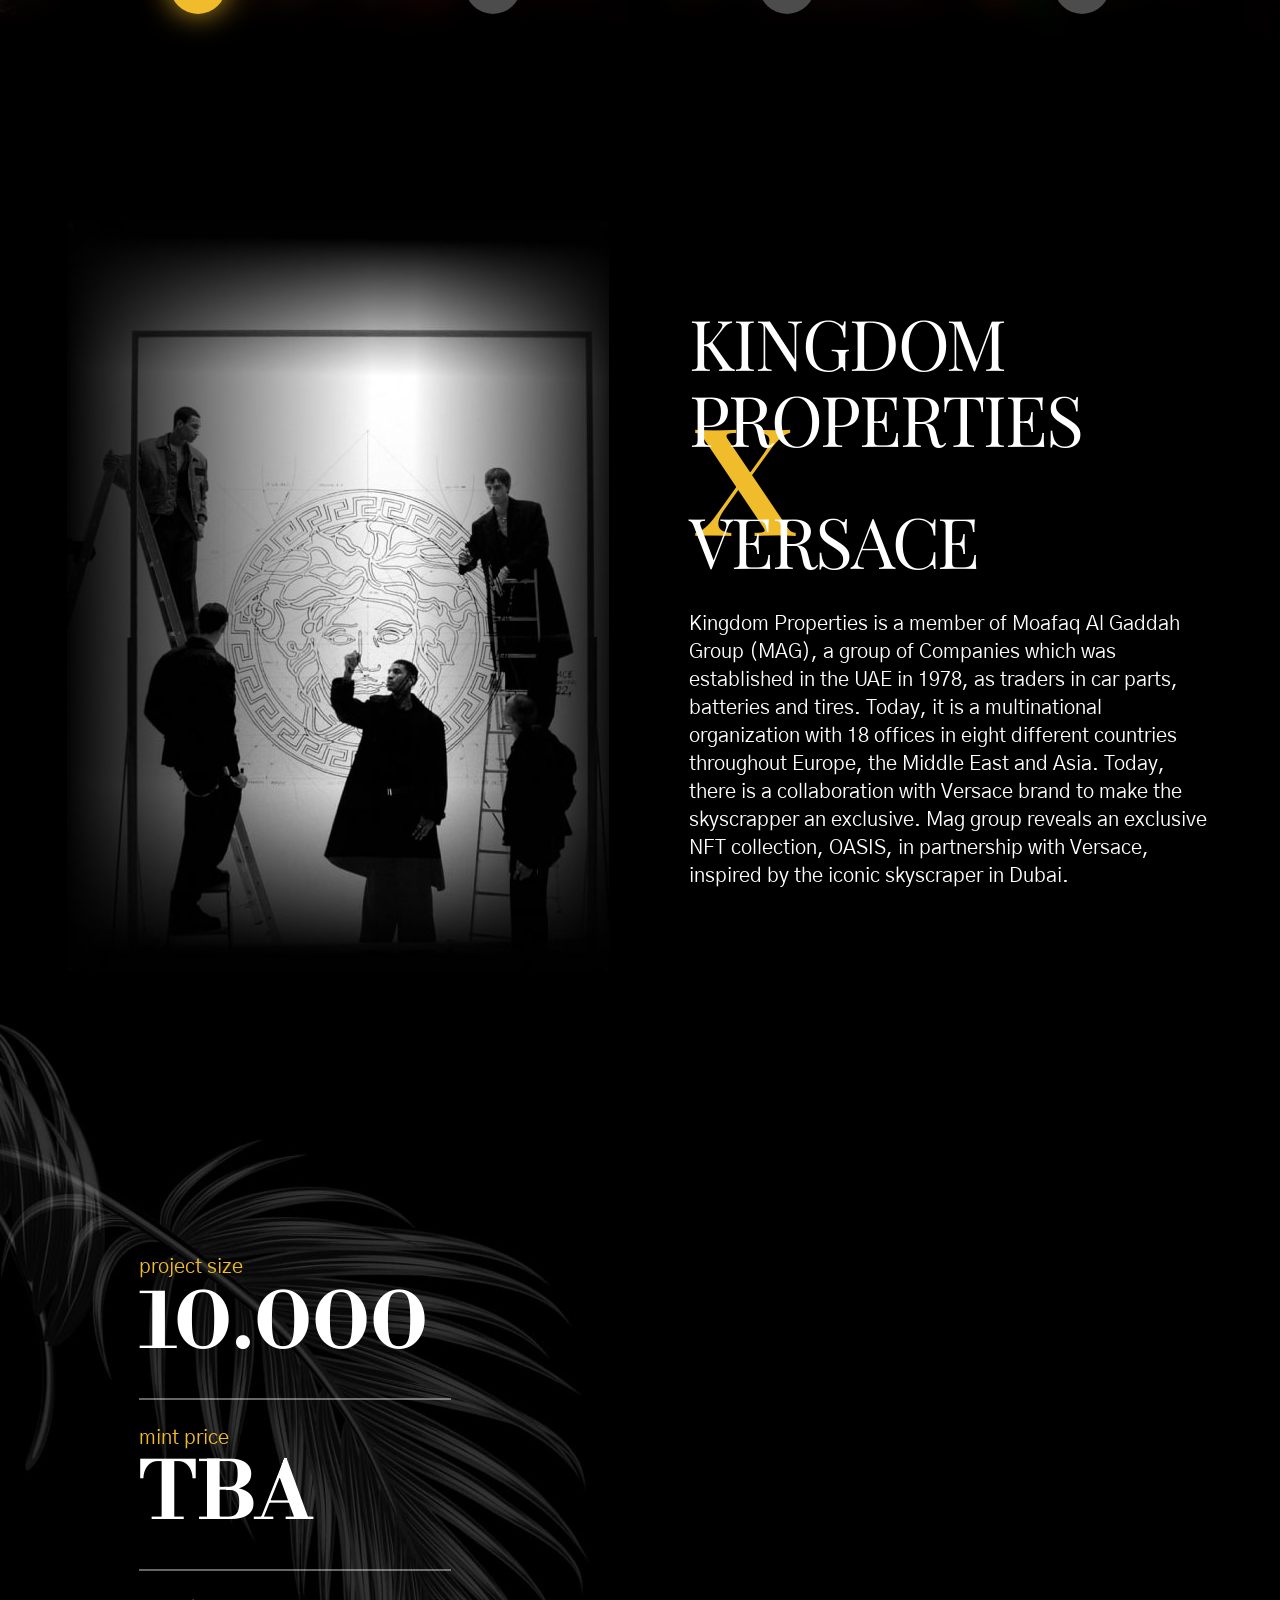
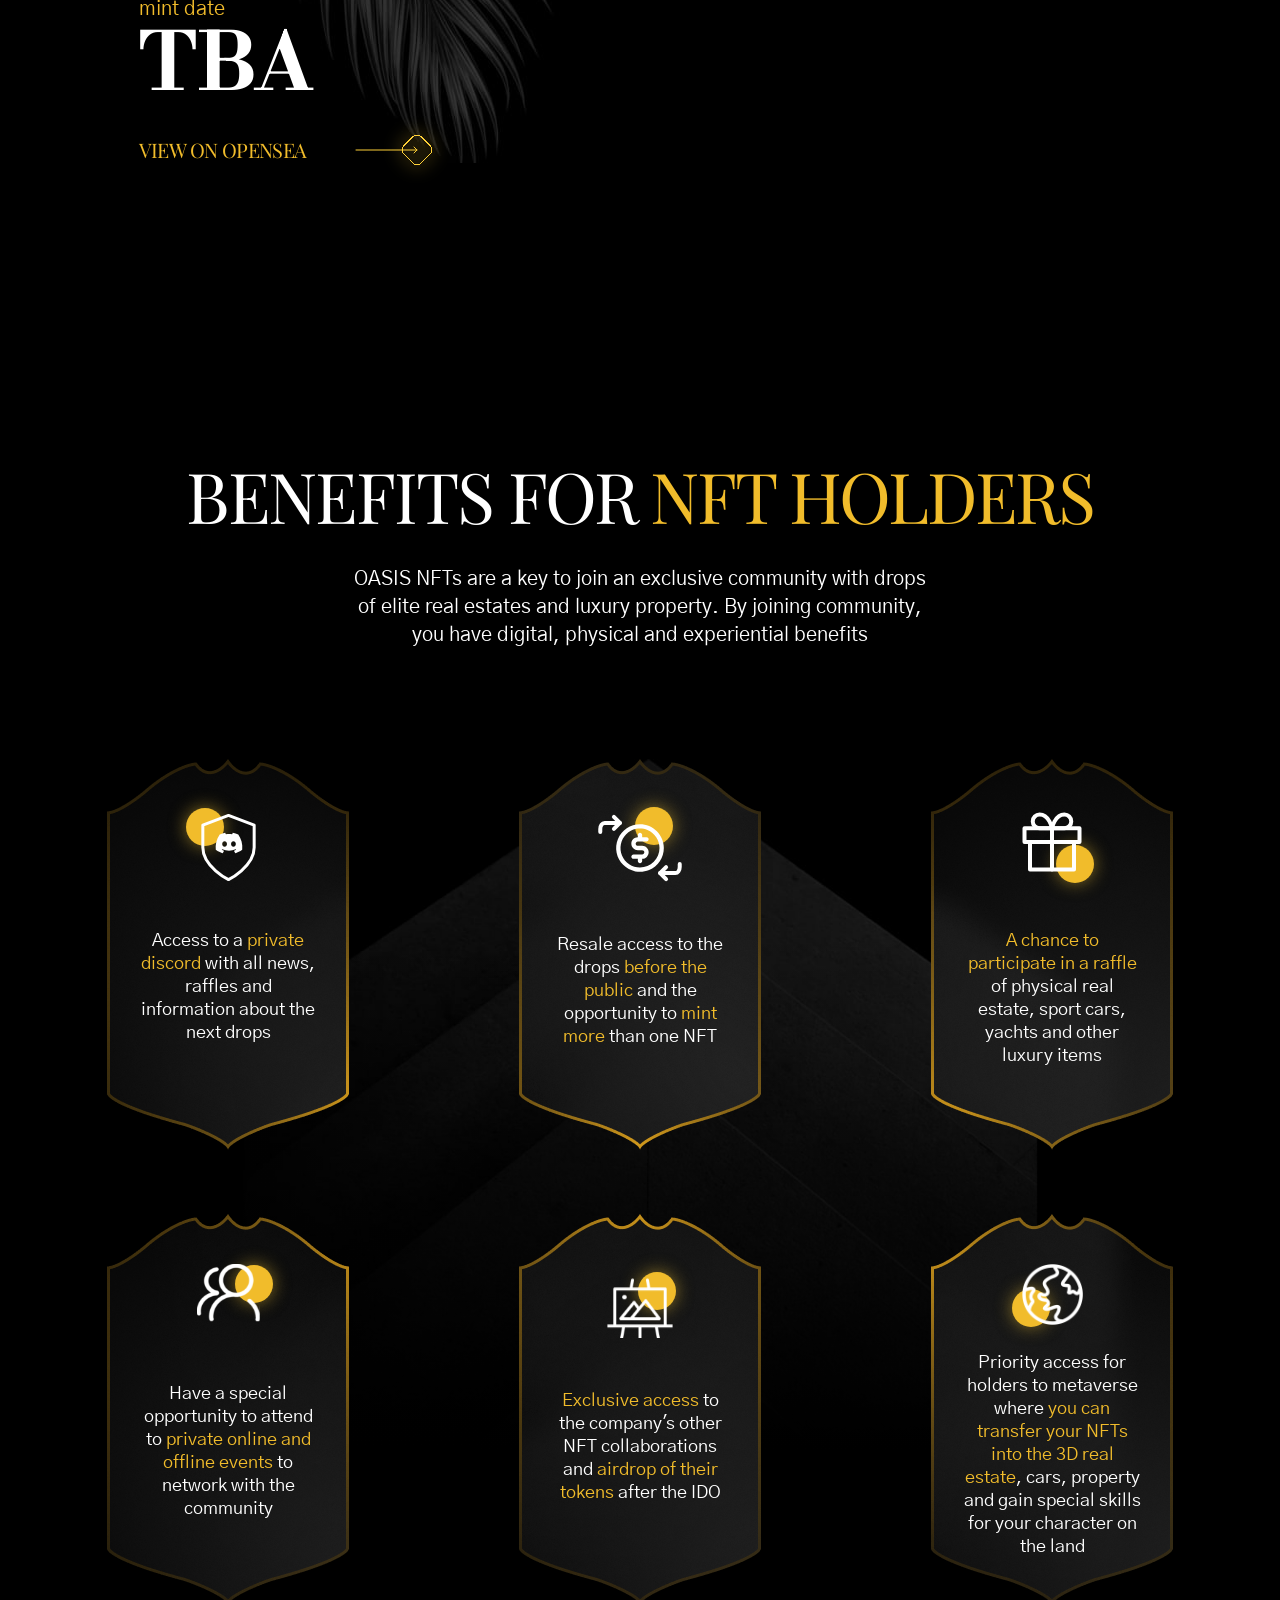
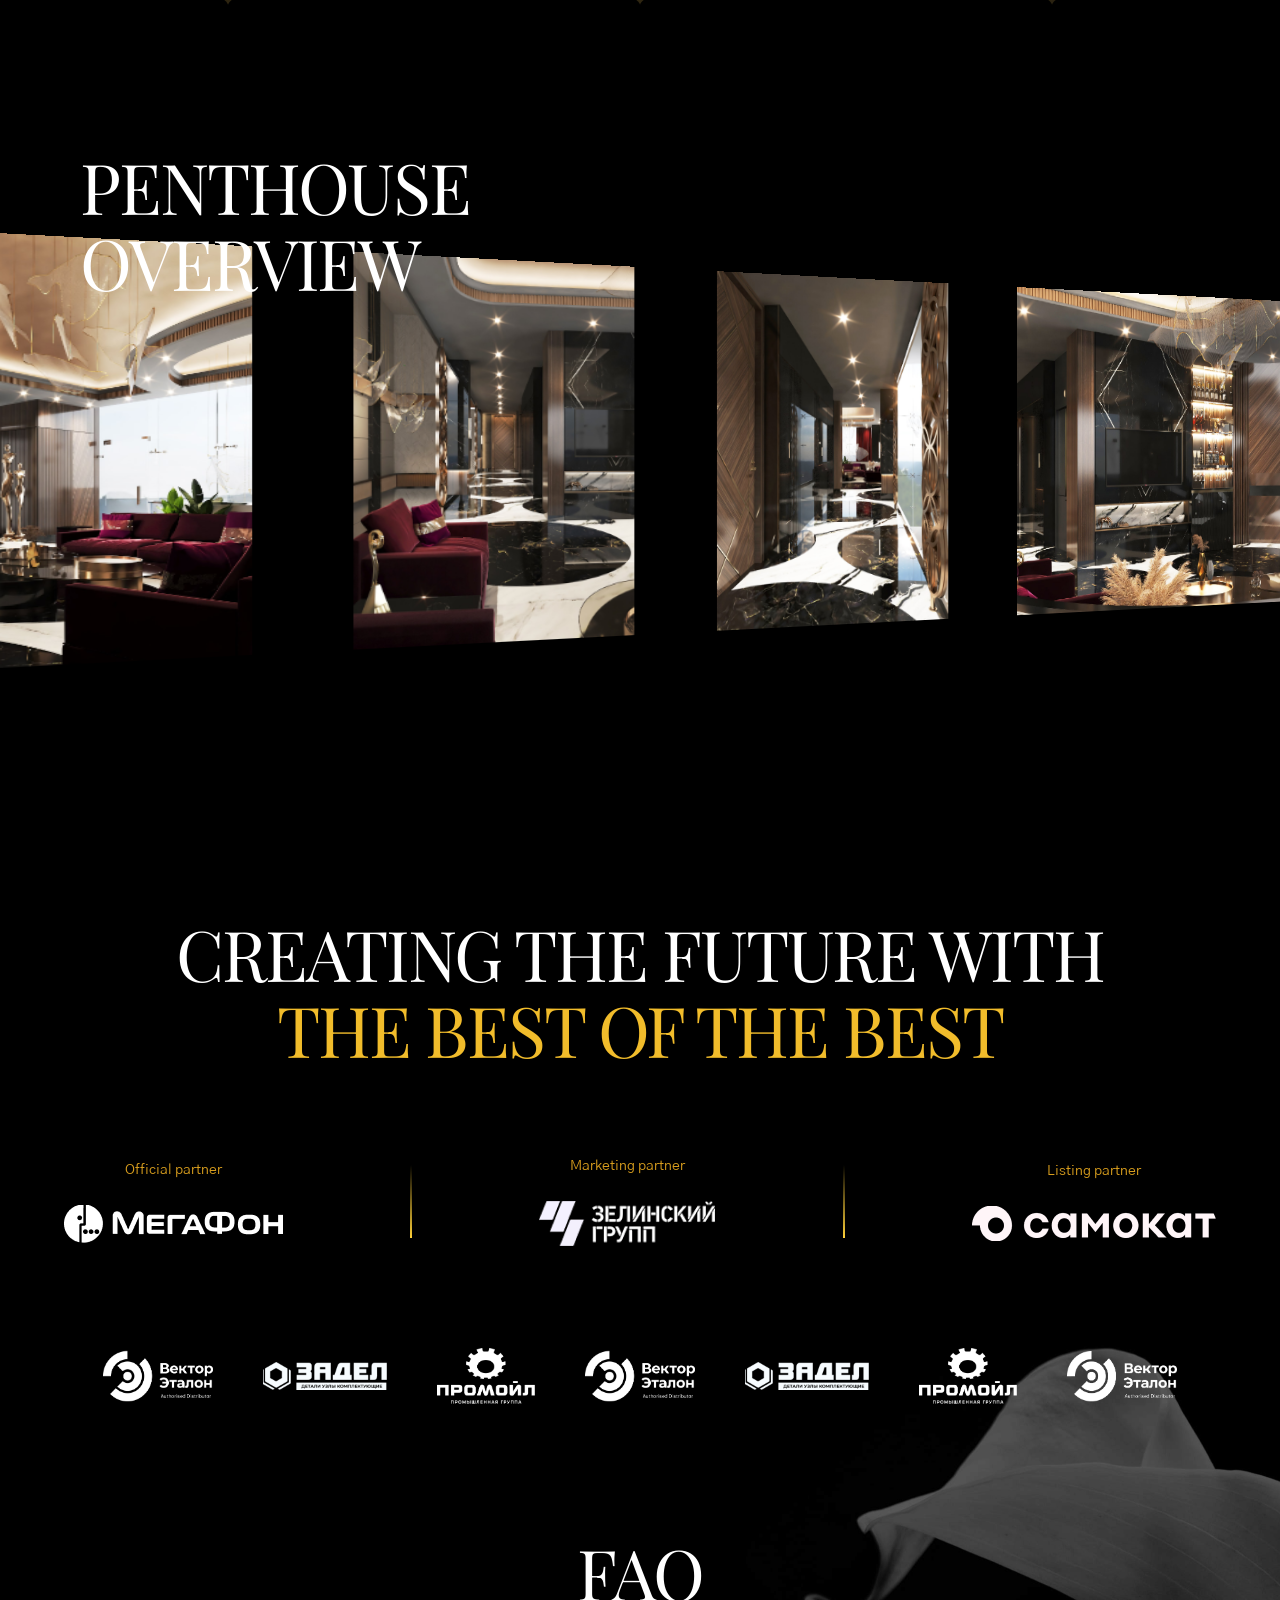
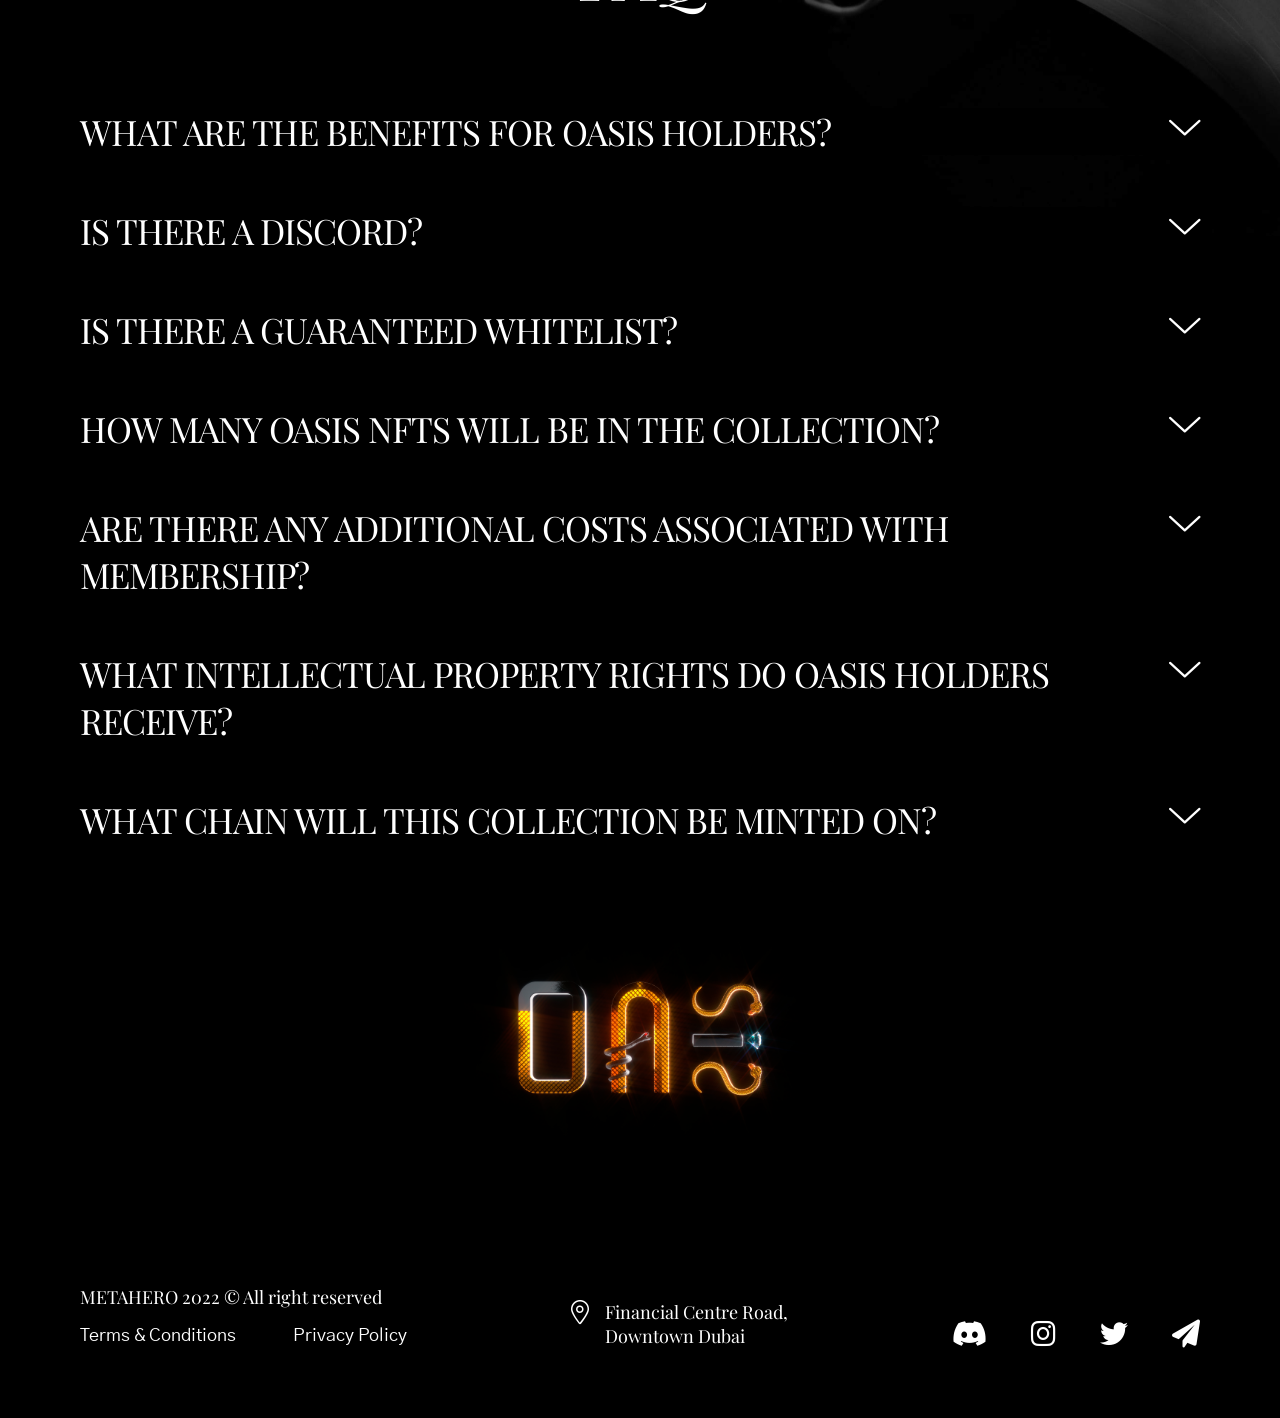
==== commit bd22e1f1: "update" ====
--- a/oasis/index.html
+++ b/oasis/index.html
@@ -1 +1 @@
-<!doctype html><html lang="en"><head><meta charset="utf-8"/><link rel="icon" href="./favicon.ico"/><meta name="viewport" content="width=device-width,initial-scale=1"/><title>OASIS</title><script defer="defer" src="./static/js/main.df0b9cbb.js"></script><link href="./static/css/main.7dd6033f.css" rel="stylesheet"></head><body><noscript>You need to enable JavaScript to run this app.</noscript><div id="root"></div></body></html>+<!doctype html><html lang="en"><head><meta charset="utf-8"/><link rel="icon" href="./favicon.ico"/><meta name="viewport" content="width=device-width,initial-scale=1"/><title>OASIS</title><script defer="defer" src="./static/js/main.5e6f6bd8.js"></script><link href="./static/css/main.a89edee4.css" rel="stylesheet"></head><body><noscript>You need to enable JavaScript to run this app.</noscript><div id="root"></div></body></html>
--- a/oasis/static/css/main.a89edee4.css
+++ b/oasis/static/css/main.a89edee4.css
@@ -0,0 +1,8 @@
+@font-face{font-family:Playfair Display Regular;font-style:normal;font-weight:400;src:url(../../static/media/Regular.9134e220915a0da14481.ttf) format("truetype")}@font-face{font-family:Playfair Display SemiBold;font-style:normal;font-weight:400;src:url(../../static/media/SemiBold.f7601ee606c40639c976.ttf) format("truetype")}@font-face{font-family:Gothic A1 Regular;font-style:normal;font-weight:400;src:url(../../static/media/Regular.f8d31e6379bbc3879859.ttf) format("truetype")}@font-face{font-family:Libre Bodoni Medium;font-style:normal;font-weight:400;src:url(../../static/media/Medium.5bcc0abbbabce9113545.ttf) format("truetype")}@font-face{font-family:Libre Bodoni Bold;font-style:normal;font-weight:400;src:url(../../static/media/Bold.0a0a435e1b10ba6daa93.ttf) format("truetype")}*{box-sizing:border-box;margin:0;padding:0;-webkit-user-select:none;-ms-user-select:none;user-select:none}:root{--primary-color:#f1bc2b;--black-color:#000;--white-color:#fff;--gray-color:#4c4c4c;--desktop-headline-font:400 70px/76px "Playfair Display Regular";--desktop-title-font:400 24px "Playfair Display Regular";--desktop-regular-font:400 20px/140% "Gothic A1 Regular";--desktop-footnote-font:400 18px "Gothic A1 Regular"}@media (max-width:947px){:root{--desktop-headline-font:400 50px/54px "Playfair Display Regular";--desktop-regular-font:400 18px/140% "Gothic A1 Regular"}}@media (max-width:587px){:root{--desktop-headline-font:400 34px/40px "Playfair Display Regular";--desktop-footnote-font:400 13px "Gothic A1 Regular";--desktop-regular-font:400 16px/140% "Gothic A1 Regular"}}body{background:#000;background:var(--black-color);scroll-behavior:smooth}.headline-font{font:400 70px/76px Playfair Display Regular;font:var(--desktop-headline-font);letter-spacing:-.03em;transition:all .4s ease}.fadeIn{-webkit-animation-duration:1s;animation-duration:1s;-webkit-animation-fill-mode:forwards;animation-fill-mode:forwards;-webkit-animation-name:fadeIn;animation-name:fadeIn}@-webkit-keyframes fadeIn{0%{opacity:0}to{opacity:1}}@keyframes fadeIn{0%{opacity:0}to{opacity:1}}.fadeInUp{-webkit-animation-duration:1s;animation-duration:1s;-webkit-animation-fill-mode:forwards;animation-fill-mode:forwards;-webkit-animation-name:fadeInUp;animation-name:fadeInUp}@-webkit-keyframes fadeInUp{0%{opacity:0;-webkit-transform:translateY(200px);transform:translateY(200px)}to{opacity:1;-webkit-transform:translateY(0);transform:translateY(0)}}@keyframes fadeInUp{0%{opacity:0;-webkit-transform:translateY(200px);transform:translateY(200px)}to{opacity:1;-webkit-transform:translateY(0);transform:translateY(0)}}.fadeOut{-webkit-animation-duration:1s;animation-duration:1s;-webkit-animation-fill-mode:forwards;animation-fill-mode:forwards;-webkit-animation-name:fadeOut;animation-name:fadeOut}@-webkit-keyframes fadeOut{0%{opacity:1}to{opacity:0}}@keyframes fadeOut{0%{opacity:1}to{opacity:0}}
+
+/*!
+ * Font Awesome Pro 6.0.0 by @fontawesome - https://fontawesome.com
+ * License - https://fontawesome.com/license (Commercial License)
+ * Copyright 2022 Fonticons, Inc.
+ */.fa{font-family:Font Awesome\ 6 Pro;font-family:var(--fa-style-family,"Font Awesome 6 Pro");font-weight:900;font-weight:var(--fa-style,900)}.fa,.fa-brands,.fa-duotone,.fa-light,.fa-regular,.fa-solid,.fa-thin,.fab,.fad,.fal,.far,.fas,.fat{-moz-osx-font-smoothing:grayscale;-webkit-font-smoothing:antialiased;-webkit-font-feature-settings:normal;font-feature-settings:normal;text-rendering:auto;display:inline-block;display:var(--fa-display,inline-block);font-style:normal;font-variant:normal;line-height:1}.fa-1x{font-size:1em}.fa-2x{font-size:2em}.fa-3x{font-size:3em}.fa-4x{font-size:4em}.fa-5x{font-size:5em}.fa-6x{font-size:6em}.fa-7x{font-size:7em}.fa-8x{font-size:8em}.fa-9x{font-size:9em}.fa-10x{font-size:10em}.fa-2xs{font-size:.625em;line-height:.1em;vertical-align:.225em}.fa-xs{font-size:.75em;line-height:.08333em;vertical-align:.125em}.fa-sm{font-size:.875em;line-height:.07143em;vertical-align:.05357em}.fa-lg{font-size:1.25em;line-height:.05em;vertical-align:-.075em}.fa-xl{font-size:1.5em;line-height:.04167em;vertical-align:-.125em}.fa-2xl{font-size:2em;line-height:.03125em;vertical-align:-.1875em}.fa-fw{text-align:center;width:1.25em}.fa-ul{list-style-type:none;margin-left:2.5em;margin-left:var(--fa-li-margin,2.5em);padding-left:0}.fa-ul>li{position:relative}.fa-li{left:-2em;left:calc(var(--fa-li-width, 2em)*-1);line-height:inherit;position:absolute;text-align:center;width:2em;width:var(--fa-li-width,2em)}.fa-border{border:.08em solid #eee;border:var(--fa-border-width,.08em) var(--fa-border-style,solid) var(--fa-border-color,#eee);border-radius:.1em;border-radius:var(--fa-border-radius,.1em);padding:.2em .25em .15em;padding:var(--fa-border-padding,.2em .25em .15em)}.fa-pull-left{float:left;margin-right:.3em;margin-right:var(--fa-pull-margin,.3em)}.fa-pull-right{float:right;margin-left:.3em;margin-left:var(--fa-pull-margin,.3em)}.fa-beat{-webkit-animation-delay:0;-webkit-animation-delay:var(--fa-animation-delay,0);animation-delay:0;animation-delay:var(--fa-animation-delay,0);-webkit-animation-direction:normal;-webkit-animation-direction:var(--fa-animation-direction,normal);animation-direction:normal;animation-direction:var(--fa-animation-direction,normal);-webkit-animation-duration:1s;-webkit-animation-duration:var(--fa-animation-duration,1s);animation-duration:1s;animation-duration:var(--fa-animation-duration,1s);-webkit-animation-iteration-count:infinite;-webkit-animation-iteration-count:var(--fa-animation-iteration-count,infinite);animation-iteration-count:infinite;animation-iteration-count:var(--fa-animation-iteration-count,infinite);-webkit-animation-name:fa-beat;animation-name:fa-beat;-webkit-animation-timing-function:ease-in-out;-webkit-animation-timing-function:var(--fa-animation-timing,ease-in-out);animation-timing-function:ease-in-out;animation-timing-function:var(--fa-animation-timing,ease-in-out)}.fa-bounce{-webkit-animation-delay:0;-webkit-animation-delay:var(--fa-animation-delay,0);animation-delay:0;animation-delay:var(--fa-animation-delay,0);-webkit-animation-direction:normal;-webkit-animation-direction:var(--fa-animation-direction,normal);animation-direction:normal;animation-direction:var(--fa-animation-direction,normal);-webkit-animation-duration:1s;-webkit-animation-duration:var(--fa-animation-duration,1s);animation-duration:1s;animation-duration:var(--fa-animation-duration,1s);-webkit-animation-iteration-count:infinite;-webkit-animation-iteration-count:var(--fa-animation-iteration-count,infinite);animation-iteration-count:infinite;animation-iteration-count:var(--fa-animation-iteration-count,infinite);-webkit-animation-name:fa-bounce;animation-name:fa-bounce;-webkit-animation-timing-function:cubic-bezier(.28,.84,.42,1);-webkit-animation-timing-function:var(--fa-animation-timing,cubic-bezier(.28,.84,.42,1));animation-timing-function:cubic-bezier(.28,.84,.42,1);animation-timing-function:var(--fa-animation-timing,cubic-bezier(.28,.84,.42,1))}.fa-fade{-webkit-animation-iteration-count:infinite;-webkit-animation-iteration-count:var(--fa-animation-iteration-count,infinite);animation-iteration-count:infinite;animation-iteration-count:var(--fa-animation-iteration-count,infinite);-webkit-animation-name:fa-fade;animation-name:fa-fade;-webkit-animation-timing-function:cubic-bezier(.4,0,.6,1);-webkit-animation-timing-function:var(--fa-animation-timing,cubic-bezier(.4,0,.6,1));animation-timing-function:cubic-bezier(.4,0,.6,1);animation-timing-function:var(--fa-animation-timing,cubic-bezier(.4,0,.6,1))}.fa-beat-fade,.fa-fade{-webkit-animation-delay:0;-webkit-animation-delay:var(--fa-animation-delay,0);animation-delay:0;animation-delay:var(--fa-animation-delay,0);-webkit-animation-direction:normal;-webkit-animation-direction:var(--fa-animation-direction,normal);animation-direction:normal;animation-direction:var(--fa-animation-direction,normal);-webkit-animation-duration:1s;-webkit-animation-duration:var(--fa-animation-duration,1s);animation-duration:1s;animation-duration:var(--fa-animation-duration,1s)}.fa-beat-fade{-webkit-animation-iteration-count:infinite;-webkit-animation-iteration-count:var(--fa-animation-iteration-count,infinite);animation-iteration-count:infinite;animation-iteration-count:var(--fa-animation-iteration-count,infinite);-webkit-animation-name:fa-beat-fade;animation-name:fa-beat-fade;-webkit-animation-timing-function:cubic-bezier(.4,0,.6,1);-webkit-animation-timing-function:var(--fa-animation-timing,cubic-bezier(.4,0,.6,1));animation-timing-function:cubic-bezier(.4,0,.6,1);animation-timing-function:var(--fa-animation-timing,cubic-bezier(.4,0,.6,1))}.fa-flip{-webkit-animation-delay:0;-webkit-animation-delay:var(--fa-animation-delay,0);animation-delay:0;animation-delay:var(--fa-animation-delay,0);-webkit-animation-direction:normal;-webkit-animation-direction:var(--fa-animation-direction,normal);animation-direction:normal;animation-direction:var(--fa-animation-direction,normal);-webkit-animation-duration:1s;-webkit-animation-duration:var(--fa-animation-duration,1s);animation-duration:1s;animation-duration:var(--fa-animation-duration,1s);-webkit-animation-iteration-count:infinite;-webkit-animation-iteration-count:var(--fa-animation-iteration-count,infinite);animation-iteration-count:infinite;animation-iteration-count:var(--fa-animation-iteration-count,infinite);-webkit-animation-name:fa-flip;animation-name:fa-flip;-webkit-animation-timing-function:ease-in-out;-webkit-animation-timing-function:var(--fa-animation-timing,ease-in-out);animation-timing-function:ease-in-out;animation-timing-function:var(--fa-animation-timing,ease-in-out)}.fa-shake{-webkit-animation-duration:1s;-webkit-animation-duration:var(--fa-animation-duration,1s);animation-duration:1s;animation-duration:var(--fa-animation-duration,1s);-webkit-animation-iteration-count:infinite;-webkit-animation-iteration-count:var(--fa-animation-iteration-count,infinite);animation-iteration-count:infinite;animation-iteration-count:var(--fa-animation-iteration-count,infinite);-webkit-animation-name:fa-shake;animation-name:fa-shake;-webkit-animation-timing-function:linear;-webkit-animation-timing-function:var(--fa-animation-timing,linear);animation-timing-function:linear;animation-timing-function:var(--fa-animation-timing,linear)}.fa-shake,.fa-spin{-webkit-animation-delay:0;-webkit-animation-delay:var(--fa-animation-delay,0);animation-delay:0;animation-delay:var(--fa-animation-delay,0);-webkit-animation-direction:normal;-webkit-animation-direction:var(--fa-animation-direction,normal);animation-direction:normal;animation-direction:var(--fa-animation-direction,normal)}.fa-spin{-webkit-animation-duration:2s;-webkit-animation-duration:var(--fa-animation-duration,2s);animation-duration:2s;animation-duration:var(--fa-animation-duration,2s);-webkit-animation-iteration-count:infinite;-webkit-animation-iteration-count:var(--fa-animation-iteration-count,infinite);animation-iteration-count:infinite;animation-iteration-count:var(--fa-animation-iteration-count,infinite);-webkit-animation-name:fa-spin;animation-name:fa-spin;-webkit-animation-timing-function:linear;-webkit-animation-timing-function:var(--fa-animation-timing,linear);animation-timing-function:linear;animation-timing-function:var(--fa-animation-timing,linear)}.fa-spin-reverse{--fa-animation-direction:reverse}.fa-pulse,.fa-spin-pulse{-webkit-animation-direction:normal;-webkit-animation-direction:var(--fa-animation-direction,normal);animation-direction:normal;animation-direction:var(--fa-animation-direction,normal);-webkit-animation-duration:1s;-webkit-animation-duration:var(--fa-animation-duration,1s);animation-duration:1s;animation-duration:var(--fa-animation-duration,1s);-webkit-animation-iteration-count:infinite;-webkit-animation-iteration-count:var(--fa-animation-iteration-count,infinite);animation-iteration-count:infinite;animation-iteration-count:var(--fa-animation-iteration-count,infinite);-webkit-animation-name:fa-spin;animation-name:fa-spin;-webkit-animation-timing-function:steps(8);-webkit-animation-timing-function:var(--fa-animation-timing,steps(8));animation-timing-function:steps(8);animation-timing-function:var(--fa-animation-timing,steps(8))}@media (prefers-reduced-motion:reduce){.fa-beat,.fa-beat-fade,.fa-bounce,.fa-fade,.fa-flip,.fa-pulse,.fa-shake,.fa-spin,.fa-spin-pulse{-webkit-animation-delay:-1ms;animation-delay:-1ms;-webkit-animation-duration:1ms;animation-duration:1ms;-webkit-animation-iteration-count:1;animation-iteration-count:1;transition-delay:0s;transition-duration:0s}}@-webkit-keyframes fa-beat{0%,90%{-webkit-transform:scale(1);transform:scale(1)}45%{-webkit-transform:scale(1.25);-webkit-transform:scale(var(--fa-beat-scale,1.25));transform:scale(1.25);transform:scale(var(--fa-beat-scale,1.25))}}@keyframes fa-beat{0%,90%{-webkit-transform:scale(1);transform:scale(1)}45%{-webkit-transform:scale(1.25);-webkit-transform:scale(var(--fa-beat-scale,1.25));transform:scale(1.25);transform:scale(var(--fa-beat-scale,1.25))}}@-webkit-keyframes fa-bounce{0%{-webkit-transform:scale(1) translateY(0);transform:scale(1) translateY(0)}10%{-webkit-transform:scale(1.1,.9) translateY(0);-webkit-transform:scale(var(--fa-bounce-start-scale-x,1.1),var(--fa-bounce-start-scale-y,.9)) translateY(0);transform:scale(1.1,.9) translateY(0);transform:scale(var(--fa-bounce-start-scale-x,1.1),var(--fa-bounce-start-scale-y,.9)) translateY(0)}30%{-webkit-transform:scale(.9,1.1) translateY(-.5em);-webkit-transform:scale(var(--fa-bounce-jump-scale-x,.9),var(--fa-bounce-jump-scale-y,1.1)) translateY(var(--fa-bounce-height,-.5em));transform:scale(.9,1.1) translateY(-.5em);transform:scale(var(--fa-bounce-jump-scale-x,.9),var(--fa-bounce-jump-scale-y,1.1)) translateY(var(--fa-bounce-height,-.5em))}50%{-webkit-transform:scale(1.05,.95) translateY(0);-webkit-transform:scale(var(--fa-bounce-land-scale-x,1.05),var(--fa-bounce-land-scale-y,.95)) translateY(0);transform:scale(1.05,.95) translateY(0);transform:scale(var(--fa-bounce-land-scale-x,1.05),var(--fa-bounce-land-scale-y,.95)) translateY(0)}57%{-webkit-transform:scale(1) translateY(-.125em);-webkit-transform:scale(1) translateY(var(--fa-bounce-rebound,-.125em));transform:scale(1) translateY(-.125em);transform:scale(1) translateY(var(--fa-bounce-rebound,-.125em))}64%{-webkit-transform:scale(1) translateY(0);transform:scale(1) translateY(0)}to{-webkit-transform:scale(1) translateY(0);transform:scale(1) translateY(0)}}@keyframes fa-bounce{0%{-webkit-transform:scale(1) translateY(0);transform:scale(1) translateY(0)}10%{-webkit-transform:scale(1.1,.9) translateY(0);-webkit-transform:scale(var(--fa-bounce-start-scale-x,1.1),var(--fa-bounce-start-scale-y,.9)) translateY(0);transform:scale(1.1,.9) translateY(0);transform:scale(var(--fa-bounce-start-scale-x,1.1),var(--fa-bounce-start-scale-y,.9)) translateY(0)}30%{-webkit-transform:scale(.9,1.1) translateY(-.5em);-webkit-transform:scale(var(--fa-bounce-jump-scale-x,.9),var(--fa-bounce-jump-scale-y,1.1)) translateY(var(--fa-bounce-height,-.5em));transform:scale(.9,1.1) translateY(-.5em);transform:scale(var(--fa-bounce-jump-scale-x,.9),var(--fa-bounce-jump-scale-y,1.1)) translateY(var(--fa-bounce-height,-.5em))}50%{-webkit-transform:scale(1.05,.95) translateY(0);-webkit-transform:scale(var(--fa-bounce-land-scale-x,1.05),var(--fa-bounce-land-scale-y,.95)) translateY(0);transform:scale(1.05,.95) translateY(0);transform:scale(var(--fa-bounce-land-scale-x,1.05),var(--fa-bounce-land-scale-y,.95)) translateY(0)}57%{-webkit-transform:scale(1) translateY(-.125em);-webkit-transform:scale(1) translateY(var(--fa-bounce-rebound,-.125em));transform:scale(1) translateY(-.125em);transform:scale(1) translateY(var(--fa-bounce-rebound,-.125em))}64%{-webkit-transform:scale(1) translateY(0);transform:scale(1) translateY(0)}to{-webkit-transform:scale(1) translateY(0);transform:scale(1) translateY(0)}}@-webkit-keyframes fa-fade{50%{opacity:.4;opacity:var(--fa-fade-opacity,.4)}}@keyframes fa-fade{50%{opacity:.4;opacity:var(--fa-fade-opacity,.4)}}@-webkit-keyframes fa-beat-fade{0%,to{opacity:.4;opacity:var(--fa-beat-fade-opacity,.4);-webkit-transform:scale(1);transform:scale(1)}50%{opacity:1;-webkit-transform:scale(1.125);-webkit-transform:scale(var(--fa-beat-fade-scale,1.125));transform:scale(1.125);transform:scale(var(--fa-beat-fade-scale,1.125))}}@keyframes fa-beat-fade{0%,to{opacity:.4;opacity:var(--fa-beat-fade-opacity,.4);-webkit-transform:scale(1);transform:scale(1)}50%{opacity:1;-webkit-transform:scale(1.125);-webkit-transform:scale(var(--fa-beat-fade-scale,1.125));transform:scale(1.125);transform:scale(var(--fa-beat-fade-scale,1.125))}}@-webkit-keyframes fa-flip{50%{-webkit-transform:rotateY(-180deg);-webkit-transform:rotate3d(var(--fa-flip-x,0),var(--fa-flip-y,1),var(--fa-flip-z,0),var(--fa-flip-angle,-180deg));transform:rotateY(-180deg);transform:rotate3d(var(--fa-flip-x,0),var(--fa-flip-y,1),var(--fa-flip-z,0),var(--fa-flip-angle,-180deg))}}@keyframes fa-flip{50%{-webkit-transform:rotateY(-180deg);-webkit-transform:rotate3d(var(--fa-flip-x,0),var(--fa-flip-y,1),var(--fa-flip-z,0),var(--fa-flip-angle,-180deg));transform:rotateY(-180deg);transform:rotate3d(var(--fa-flip-x,0),var(--fa-flip-y,1),var(--fa-flip-z,0),var(--fa-flip-angle,-180deg))}}@-webkit-keyframes fa-shake{0%{-webkit-transform:rotate(-15deg);transform:rotate(-15deg)}4%{-webkit-transform:rotate(15deg);transform:rotate(15deg)}24%,8%{-webkit-transform:rotate(-18deg);transform:rotate(-18deg)}12%,28%{-webkit-transform:rotate(18deg);transform:rotate(18deg)}16%{-webkit-transform:rotate(-22deg);transform:rotate(-22deg)}20%{-webkit-transform:rotate(22deg);transform:rotate(22deg)}32%{-webkit-transform:rotate(-12deg);transform:rotate(-12deg)}36%{-webkit-transform:rotate(12deg);transform:rotate(12deg)}40%,to{-webkit-transform:rotate(0deg);transform:rotate(0deg)}}@keyframes fa-shake{0%{-webkit-transform:rotate(-15deg);transform:rotate(-15deg)}4%{-webkit-transform:rotate(15deg);transform:rotate(15deg)}24%,8%{-webkit-transform:rotate(-18deg);transform:rotate(-18deg)}12%,28%{-webkit-transform:rotate(18deg);transform:rotate(18deg)}16%{-webkit-transform:rotate(-22deg);transform:rotate(-22deg)}20%{-webkit-transform:rotate(22deg);transform:rotate(22deg)}32%{-webkit-transform:rotate(-12deg);transform:rotate(-12deg)}36%{-webkit-transform:rotate(12deg);transform:rotate(12deg)}40%,to{-webkit-transform:rotate(0deg);transform:rotate(0deg)}}@-webkit-keyframes fa-spin{0%{-webkit-transform:rotate(0deg);transform:rotate(0deg)}to{-webkit-transform:rotate(1turn);transform:rotate(1turn)}}@keyframes fa-spin{0%{-webkit-transform:rotate(0deg);transform:rotate(0deg)}to{-webkit-transform:rotate(1turn);transform:rotate(1turn)}}.fa-rotate-90{-webkit-transform:rotate(90deg);transform:rotate(90deg)}.fa-rotate-180{-webkit-transform:rotate(180deg);transform:rotate(180deg)}.fa-rotate-270{-webkit-transform:rotate(270deg);transform:rotate(270deg)}.fa-flip-horizontal{-webkit-transform:scaleX(-1);transform:scaleX(-1)}.fa-flip-vertical{-webkit-transform:scaleY(-1);transform:scaleY(-1)}.fa-flip-both,.fa-flip-horizontal.fa-flip-vertical{-webkit-transform:scale(-1);transform:scale(-1)}.fa-rotate-by{-webkit-transform:rotate(none);-webkit-transform:rotate(var(--fa-rotate-angle,none));transform:rotate(none);transform:rotate(var(--fa-rotate-angle,none))}.fa-stack{display:inline-block;height:2em;line-height:2em;position:relative;vertical-align:middle;width:2.5em}.fa-stack-1x,.fa-stack-2x{left:0;position:absolute;text-align:center;width:100%;z-index:auto;z-index:var(--fa-stack-z-index,auto)}.fa-stack-1x{line-height:inherit}.fa-stack-2x{font-size:2em}.fa-inverse{color:#fff;color:var(--fa-inverse,#fff)}.fa-0:before{content:"\30"}.fa-1:before{content:"\31"}.fa-2:before{content:"\32"}.fa-3:before{content:"\33"}.fa-4:before{content:"\34"}.fa-5:before{content:"\35"}.fa-6:before{content:"\36"}.fa-7:before{content:"\37"}.fa-8:before{content:"\38"}.fa-9:before{content:"\39"}.fa-00:before{content:"\e467"}.fa-360-degrees:before{content:"\e2dc"}.fa-a:before{content:"\41"}.fa-abacus:before{content:"\f640"}.fa-accent-grave:before{content:"\60"}.fa-acorn:before{content:"\f6ae"}.fa-address-book:before,.fa-contact-book:before{content:"\f2b9"}.fa-address-card:before,.fa-contact-card:before,.fa-vcard:before{content:"\f2bb"}.fa-air-conditioner:before{content:"\f8f4"}.fa-airplay:before{content:"\e089"}.fa-alarm-clock:before{content:"\f34e"}.fa-alarm-exclamation:before{content:"\f843"}.fa-alarm-plus:before{content:"\f844"}.fa-alarm-snooze:before{content:"\f845"}.fa-album:before{content:"\f89f"}.fa-album-circle-plus:before{content:"\e48c"}.fa-album-circle-user:before{content:"\e48d"}.fa-album-collection:before{content:"\f8a0"}.fa-album-collection-circle-plus:before{content:"\e48e"}.fa-album-collection-circle-user:before{content:"\e48f"}.fa-alicorn:before{content:"\f6b0"}.fa-alien:before{content:"\f8f5"}.fa-alien-8bit:before,.fa-alien-monster:before{content:"\f8f6"}.fa-align-center:before{content:"\f037"}.fa-align-justify:before{content:"\f039"}.fa-align-left:before{content:"\f036"}.fa-align-right:before{content:"\f038"}.fa-align-slash:before{content:"\f846"}.fa-alt:before{content:"\e08a"}.fa-amp-guitar:before{content:"\f8a1"}.fa-ampersand:before{content:"\26"}.fa-anchor:before{content:"\f13d"}.fa-angel:before{content:"\f779"}.fa-angle:before{content:"\e08c"}.fa-angle-90:before{content:"\e08d"}.fa-angle-down:before{content:"\f107"}.fa-angle-left:before{content:"\f104"}.fa-angle-right:before{content:"\f105"}.fa-angle-up:before{content:"\f106"}.fa-angle-double-down:before,.fa-angles-down:before{content:"\f103"}.fa-angle-double-left:before,.fa-angles-left:before{content:"\f100"}.fa-angle-double-right:before,.fa-angles-right:before{content:"\f101"}.fa-angle-double-up:before,.fa-angles-up:before{content:"\f102"}.fa-ankh:before{content:"\f644"}.fa-apartment:before{content:"\e468"}.fa-aperture:before{content:"\e2df"}.fa-apostrophe:before{content:"\27"}.fa-apple-core:before{content:"\e08f"}.fa-apple-alt:before,.fa-apple-whole:before{content:"\f5d1"}.fa-archway:before{content:"\f557"}.fa-arrow-down:before{content:"\f063"}.fa-arrow-down-1-9:before,.fa-sort-numeric-asc:before,.fa-sort-numeric-down:before{content:"\f162"}.fa-arrow-down-9-1:before,.fa-sort-numeric-desc:before,.fa-sort-numeric-down-alt:before{content:"\f886"}.fa-arrow-down-a-z:before,.fa-sort-alpha-asc:before,.fa-sort-alpha-down:before{content:"\f15d"}.fa-arrow-down-arrow-up:before,.fa-sort-alt:before{content:"\f883"}.fa-arrow-down-big-small:before,.fa-sort-size-down:before{content:"\f88c"}.fa-arrow-down-from-dotted-line:before{content:"\e090"}.fa-arrow-down-from-line:before,.fa-arrow-from-top:before{content:"\f345"}.fa-arrow-down-left:before{content:"\e091"}.fa-arrow-down-left-and-arrow-up-right-to-center:before{content:"\e092"}.fa-arrow-down-long:before,.fa-long-arrow-down:before{content:"\f175"}.fa-arrow-down-right:before{content:"\e093"}.fa-arrow-down-short-wide:before,.fa-sort-amount-desc:before,.fa-sort-amount-down-alt:before{content:"\f884"}.fa-arrow-down-small-big:before,.fa-sort-size-down-alt:before{content:"\f88d"}.fa-arrow-down-square-triangle:before,.fa-sort-shapes-down-alt:before{content:"\f889"}.fa-arrow-down-to-bracket:before{content:"\e094"}.fa-arrow-down-to-dotted-line:before{content:"\e095"}.fa-arrow-down-to-line:before,.fa-arrow-to-bottom:before{content:"\f33d"}.fa-arrow-down-to-square:before{content:"\e096"}.fa-arrow-down-triangle-square:before,.fa-sort-shapes-down:before{content:"\f888"}.fa-arrow-down-wide-short:before,.fa-sort-amount-asc:before,.fa-sort-amount-down:before{content:"\f160"}.fa-arrow-down-z-a:before,.fa-sort-alpha-desc:before,.fa-sort-alpha-down-alt:before{content:"\f881"}.fa-arrow-left:before{content:"\f060"}.fa-arrow-from-right:before,.fa-arrow-left-from-line:before{content:"\f344"}.fa-arrow-left-long:before,.fa-long-arrow-left:before{content:"\f177"}.fa-arrow-left-long-to-line:before{content:"\e3d4"}.fa-arrow-left-to-line:before,.fa-arrow-to-left:before{content:"\f33e"}.fa-arrow-pointer:before,.fa-mouse-pointer:before{content:"\f245"}.fa-arrow-right:before{content:"\f061"}.fa-arrow-right-arrow-left:before,.fa-exchange:before{content:"\f0ec"}.fa-arrow-right-from-bracket:before,.fa-sign-out:before{content:"\f08b"}.fa-arrow-from-left:before,.fa-arrow-right-from-line:before{content:"\f343"}.fa-arrow-right-long:before,.fa-long-arrow-right:before{content:"\f178"}.fa-arrow-right-long-to-line:before{content:"\e3d5"}.fa-arrow-right-to-bracket:before,.fa-sign-in:before{content:"\f090"}.fa-arrow-right-to-line:before,.fa-arrow-to-right:before{content:"\f340"}.fa-arrow-left-rotate:before,.fa-arrow-rotate-back:before,.fa-arrow-rotate-backward:before,.fa-arrow-rotate-left:before,.fa-undo:before{content:"\f0e2"}.fa-arrow-right-rotate:before,.fa-arrow-rotate-forward:before,.fa-arrow-rotate-right:before,.fa-redo:before{content:"\f01e"}.fa-arrow-trend-down:before{content:"\e097"}.fa-arrow-trend-up:before{content:"\e098"}.fa-arrow-turn-down:before,.fa-level-down:before{content:"\f149"}.fa-arrow-turn-down-left:before{content:"\e2e1"}.fa-arrow-turn-down-right:before{content:"\e3d6"}.fa-arrow-turn-up:before,.fa-level-up:before{content:"\f148"}.fa-arrow-up:before{content:"\f062"}.fa-arrow-up-1-9:before,.fa-sort-numeric-up:before{content:"\f163"}.fa-arrow-up-9-1:before,.fa-sort-numeric-up-alt:before{content:"\f887"}.fa-arrow-up-a-z:before,.fa-sort-alpha-up:before{content:"\f15e"}.fa-arrow-up-arrow-down:before,.fa-sort-up-down:before{content:"\e099"}.fa-arrow-up-big-small:before,.fa-sort-size-up:before{content:"\f88e"}.fa-arrow-up-from-bracket:before{content:"\e09a"}.fa-arrow-up-from-dotted-line:before{content:"\e09b"}.fa-arrow-from-bottom:before,.fa-arrow-up-from-line:before{content:"\f342"}.fa-arrow-up-from-square:before{content:"\e09c"}.fa-arrow-up-left:before{content:"\e09d"}.fa-arrow-up-left-from-circle:before{content:"\e09e"}.fa-arrow-up-long:before,.fa-long-arrow-up:before{content:"\f176"}.fa-arrow-up-right:before{content:"\e09f"}.fa-arrow-up-right-and-arrow-down-left-from-center:before{content:"\e0a0"}.fa-arrow-up-right-from-square:before,.fa-external-link:before{content:"\f08e"}.fa-arrow-up-short-wide:before,.fa-sort-amount-up-alt:before{content:"\f885"}.fa-arrow-up-small-big:before,.fa-sort-size-up-alt:before{content:"\f88f"}.fa-arrow-up-square-triangle:before,.fa-sort-shapes-up-alt:before{content:"\f88b"}.fa-arrow-up-to-dotted-line:before{content:"\e0a1"}.fa-arrow-to-top:before,.fa-arrow-up-to-line:before{content:"\f341"}.fa-arrow-up-triangle-square:before,.fa-sort-shapes-up:before{content:"\f88a"}.fa-arrow-up-wide-short:before,.fa-sort-amount-up:before{content:"\f161"}.fa-arrow-up-z-a:before,.fa-sort-alpha-up-alt:before{content:"\f882"}.fa-arrows-cross:before{content:"\e0a2"}.fa-arrows-from-dotted-line:before{content:"\e0a3"}.fa-arrows-from-line:before{content:"\e0a4"}.fa-arrows-h:before,.fa-arrows-left-right:before{content:"\f07e"}.fa-arrows-maximize:before,.fa-expand-arrows:before{content:"\f31d"}.fa-arrows-minimize:before,.fa-compress-arrows:before{content:"\e0a5"}.fa-arrows-repeat:before,.fa-repeat-alt:before{content:"\f364"}.fa-arrows-repeat-1:before,.fa-repeat-1-alt:before{content:"\f366"}.fa-arrows-retweet:before,.fa-retweet-alt:before{content:"\f361"}.fa-arrows-rotate:before,.fa-refresh:before,.fa-sync:before{content:"\f021"}.fa-arrows-to-dotted-line:before{content:"\e0a6"}.fa-arrows-to-line:before{content:"\e0a7"}.fa-arrows-up-down:before,.fa-arrows-v:before{content:"\f07d"}.fa-arrows-up-down-left-right:before,.fa-arrows:before{content:"\f047"}.fa-asterisk:before{content:"\2a"}.fa-at:before{content:"\40"}.fa-atom:before{content:"\f5d2"}.fa-atom-alt:before,.fa-atom-simple:before{content:"\f5d3"}.fa-audio-description:before{content:"\f29e"}.fa-audio-description-slash:before{content:"\e0a8"}.fa-austral-sign:before{content:"\e0a9"}.fa-avocado:before{content:"\e0aa"}.fa-award:before{content:"\f559"}.fa-award-simple:before{content:"\e0ab"}.fa-axe:before{content:"\f6b2"}.fa-axe-battle:before{content:"\f6b3"}.fa-b:before{content:"\42"}.fa-baby:before{content:"\f77c"}.fa-baby-carriage:before,.fa-carriage-baby:before{content:"\f77d"}.fa-backpack:before{content:"\f5d4"}.fa-backward:before{content:"\f04a"}.fa-backward-fast:before,.fa-fast-backward:before{content:"\f049"}.fa-backward-step:before,.fa-step-backward:before{content:"\f048"}.fa-bacon:before{content:"\f7e5"}.fa-bacteria:before{content:"\e059"}.fa-bacterium:before{content:"\e05a"}.fa-badge:before{content:"\f335"}.fa-badge-check:before{content:"\f336"}.fa-badge-dollar:before{content:"\f645"}.fa-badge-percent:before{content:"\f646"}.fa-badge-sheriff:before{content:"\f8a2"}.fa-badger-honey:before{content:"\f6b4"}.fa-badminton:before{content:"\e33a"}.fa-bag-shopping:before,.fa-shopping-bag:before{content:"\f290"}.fa-bagel:before{content:"\e3d7"}.fa-bags-shopping:before{content:"\f847"}.fa-baguette:before{content:"\e3d8"}.fa-bahai:before{content:"\f666"}.fa-baht-sign:before{content:"\e0ac"}.fa-ball-pile:before{content:"\f77e"}.fa-balloon:before{content:"\e2e3"}.fa-balloons:before{content:"\e2e4"}.fa-ballot:before{content:"\f732"}.fa-ballot-check:before{content:"\f733"}.fa-ban:before,.fa-cancel:before{content:"\f05e"}.fa-ban-bug:before,.fa-debug:before{content:"\f7f9"}.fa-ban-parking:before,.fa-parking-circle-slash:before{content:"\f616"}.fa-ban-smoking:before,.fa-smoking-ban:before{content:"\f54d"}.fa-banana:before{content:"\e2e5"}.fa-band-aid:before,.fa-bandage:before{content:"\f462"}.fa-bangladeshi-taka-sign:before{content:"\e2e6"}.fa-banjo:before{content:"\f8a3"}.fa-barcode:before{content:"\f02a"}.fa-barcode-read:before{content:"\f464"}.fa-barcode-scan:before{content:"\f465"}.fa-bars:before,.fa-navicon:before{content:"\f0c9"}.fa-bars-filter:before{content:"\e0ad"}.fa-bars-progress:before,.fa-tasks-alt:before{content:"\f828"}.fa-bars-sort:before{content:"\e0ae"}.fa-bars-staggered:before,.fa-reorder:before,.fa-stream:before{content:"\f550"}.fa-baseball-ball:before,.fa-baseball:before{content:"\f433"}.fa-baseball-bat-ball:before{content:"\f432"}.fa-basket-shopping:before,.fa-shopping-basket:before{content:"\f291"}.fa-basket-shopping-simple:before,.fa-shopping-basket-alt:before{content:"\e0af"}.fa-basketball-ball:before,.fa-basketball:before{content:"\f434"}.fa-basketball-hoop:before{content:"\f435"}.fa-bat:before{content:"\f6b5"}.fa-bath:before,.fa-bathtub:before{content:"\f2cd"}.fa-battery-bolt:before{content:"\f376"}.fa-battery-0:before,.fa-battery-empty:before{content:"\f244"}.fa-battery-exclamation:before{content:"\e0b0"}.fa-battery-5:before,.fa-battery-full:before,.fa-battery:before{content:"\f240"}.fa-battery-3:before,.fa-battery-half:before{content:"\f242"}.fa-battery-1:before,.fa-battery-low:before{content:"\e0b1"}.fa-battery-2:before,.fa-battery-quarter:before{content:"\f243"}.fa-battery-slash:before{content:"\f377"}.fa-battery-4:before,.fa-battery-three-quarters:before{content:"\f241"}.fa-bed:before{content:"\f236"}.fa-bed-bunk:before{content:"\f8f8"}.fa-bed-empty:before{content:"\f8f9"}.fa-bed-alt:before,.fa-bed-front:before{content:"\f8f7"}.fa-bed-pulse:before,.fa-procedures:before{content:"\f487"}.fa-bee:before{content:"\e0b2"}.fa-beer-foam:before,.fa-beer-mug:before{content:"\e0b3"}.fa-beer-mug-empty:before,.fa-beer:before{content:"\f0fc"}.fa-bell:before{content:"\f0f3"}.fa-bell-concierge:before,.fa-concierge-bell:before{content:"\f562"}.fa-bell-exclamation:before{content:"\f848"}.fa-bell-on:before{content:"\f8fa"}.fa-bell-plus:before{content:"\f849"}.fa-bell-school:before{content:"\f5d5"}.fa-bell-school-slash:before{content:"\f5d6"}.fa-bell-slash:before{content:"\f1f6"}.fa-bells:before{content:"\f77f"}.fa-bench-tree:before{content:"\e2e7"}.fa-bezier-curve:before{content:"\f55b"}.fa-bicycle:before{content:"\f206"}.fa-binary:before{content:"\e33b"}.fa-binary-circle-check:before{content:"\e33c"}.fa-binary-lock:before{content:"\e33d"}.fa-binary-slash:before{content:"\e33e"}.fa-binoculars:before{content:"\f1e5"}.fa-biohazard:before{content:"\f780"}.fa-bird:before{content:"\e469"}.fa-bitcoin-sign:before{content:"\e0b4"}.fa-blanket:before{content:"\f498"}.fa-blanket-fire:before{content:"\e3da"}.fa-blender:before{content:"\f517"}.fa-blender-phone:before{content:"\f6b6"}.fa-blinds:before{content:"\f8fb"}.fa-blinds-open:before{content:"\f8fc"}.fa-blinds-raised:before{content:"\f8fd"}.fa-block:before{content:"\e46a"}.fa-block-brick:before,.fa-wall-brick:before{content:"\e3db"}.fa-block-brick-fire:before,.fa-firewall:before{content:"\e3dc"}.fa-block-question:before{content:"\e3dd"}.fa-block-quote:before{content:"\e0b5"}.fa-blog:before{content:"\f781"}.fa-blueberries:before{content:"\e2e8"}.fa-bold:before{content:"\f032"}.fa-bolt:before,.fa-zap:before{content:"\f0e7"}.fa-bolt-auto:before{content:"\e0b6"}.fa-bolt-lightning:before{content:"\e0b7"}.fa-bolt-slash:before{content:"\e0b8"}.fa-bomb:before{content:"\f1e2"}.fa-bone:before{content:"\f5d7"}.fa-bone-break:before{content:"\f5d8"}.fa-bong:before{content:"\f55c"}.fa-book:before{content:"\f02d"}.fa-book-arrow-right:before{content:"\e0b9"}.fa-book-arrow-up:before{content:"\e0ba"}.fa-atlas:before,.fa-book-atlas:before{content:"\f558"}.fa-bible:before,.fa-book-bible:before{content:"\f647"}.fa-book-alt:before,.fa-book-blank:before{content:"\f5d9"}.fa-book-bookmark:before{content:"\e0bb"}.fa-book-circle-arrow-right:before{content:"\e0bc"}.fa-book-circle-arrow-up:before{content:"\e0bd"}.fa-book-copy:before{content:"\e0be"}.fa-book-font:before{content:"\e0bf"}.fa-book-heart:before{content:"\f499"}.fa-book-journal-whills:before,.fa-journal-whills:before{content:"\f66a"}.fa-book-medical:before{content:"\f7e6"}.fa-book-open:before{content:"\f518"}.fa-book-open-alt:before,.fa-book-open-cover:before{content:"\e0c0"}.fa-book-open-reader:before,.fa-book-reader:before{content:"\f5da"}.fa-book-quran:before,.fa-quran:before{content:"\f687"}.fa-book-law:before,.fa-book-section:before{content:"\e0c1"}.fa-book-dead:before,.fa-book-skull:before{content:"\f6b7"}.fa-book-sparkles:before,.fa-book-spells:before{content:"\f6b8"}.fa-book-tanakh:before,.fa-tanakh:before{content:"\f827"}.fa-book-user:before{content:"\f7e7"}.fa-bookmark:before{content:"\f02e"}.fa-bookmark-slash:before{content:"\e0c2"}.fa-books:before{content:"\f5db"}.fa-books-medical:before{content:"\f7e8"}.fa-boombox:before{content:"\f8a5"}.fa-boot:before{content:"\f782"}.fa-boot-heeled:before{content:"\e33f"}.fa-booth-curtain:before{content:"\f734"}.fa-border-all:before{content:"\f84c"}.fa-border-bottom:before{content:"\f84d"}.fa-border-bottom-right:before,.fa-border-style-alt:before{content:"\f854"}.fa-border-center-h:before{content:"\f89c"}.fa-border-center-v:before{content:"\f89d"}.fa-border-inner:before{content:"\f84e"}.fa-border-left:before{content:"\f84f"}.fa-border-none:before{content:"\f850"}.fa-border-outer:before{content:"\f851"}.fa-border-right:before{content:"\f852"}.fa-border-top:before{content:"\f855"}.fa-border-style:before,.fa-border-top-left:before{content:"\f853"}.fa-bow-arrow:before{content:"\f6b9"}.fa-bowl-chopsticks:before{content:"\e2e9"}.fa-bowl-chopsticks-noodles:before{content:"\e2ea"}.fa-bowl-hot:before,.fa-soup:before{content:"\f823"}.fa-bowl-rice:before{content:"\e2eb"}.fa-bowl-scoop:before,.fa-bowl-shaved-ice:before{content:"\e3de"}.fa-bowl-scoops:before{content:"\e3df"}.fa-bowl-soft-serve:before{content:"\e46b"}.fa-bowl-spoon:before{content:"\e3e0"}.fa-bowling-ball:before{content:"\f436"}.fa-bowling-ball-pin:before{content:"\e0c3"}.fa-bowling-pins:before{content:"\f437"}.fa-box:before{content:"\f466"}.fa-archive:before,.fa-box-archive:before{content:"\f187"}.fa-box-ballot:before{content:"\f735"}.fa-box-check:before{content:"\f467"}.fa-box-circle-check:before{content:"\e0c4"}.fa-box-dollar:before,.fa-box-usd:before{content:"\f4a0"}.fa-box-heart:before{content:"\f49d"}.fa-box-open:before{content:"\f49e"}.fa-box-full:before,.fa-box-open-full:before{content:"\f49c"}.fa-box-alt:before,.fa-box-taped:before{content:"\f49a"}.fa-box-tissue:before{content:"\e05b"}.fa-boxes-alt:before,.fa-boxes-stacked:before,.fa-boxes:before{content:"\f468"}.fa-boxing-glove:before,.fa-glove-boxing:before{content:"\f438"}.fa-bracket-curly-left:before,.fa-bracket-curly:before{content:"\7b"}.fa-bracket-curly-right:before{content:"\7d"}.fa-bracket-round:before,.fa-parenthesis:before{content:"\28"}.fa-bracket-round-right:before{content:"\29"}.fa-bracket-left:before,.fa-bracket-square:before,.fa-bracket:before{content:"\5b"}.fa-bracket-square-right:before{content:"\5d"}.fa-brackets-curly:before{content:"\f7ea"}.fa-brackets-round:before,.fa-parentheses:before{content:"\e0c5"}.fa-brackets-square:before,.fa-brackets:before{content:"\f7e9"}.fa-braille:before{content:"\f2a1"}.fa-brain:before{content:"\f5dc"}.fa-brain-arrow-curved-right:before,.fa-mind-share:before{content:"\f677"}.fa-brain-circuit:before{content:"\e0c6"}.fa-brake-warning:before{content:"\e0c7"}.fa-brazilian-real-sign:before{content:"\e46c"}.fa-bread-loaf:before{content:"\f7eb"}.fa-bread-slice:before{content:"\f7ec"}.fa-bread-slice-butter:before{content:"\e3e1"}.fa-briefcase:before{content:"\f0b1"}.fa-briefcase-arrow-right:before{content:"\e2f2"}.fa-briefcase-blank:before{content:"\e0c8"}.fa-briefcase-medical:before{content:"\f469"}.fa-brightness:before{content:"\e0c9"}.fa-brightness-low:before{content:"\e0ca"}.fa-bring-forward:before{content:"\f856"}.fa-bring-front:before{content:"\f857"}.fa-broccoli:before{content:"\e3e2"}.fa-broom:before{content:"\f51a"}.fa-broom-ball:before,.fa-quidditch-broom-ball:before,.fa-quidditch:before{content:"\f458"}.fa-browser:before{content:"\f37e"}.fa-browsers:before{content:"\e0cb"}.fa-brush:before{content:"\f55d"}.fa-bug:before{content:"\f188"}.fa-bug-slash:before{content:"\e490"}.fa-building:before{content:"\f1ad"}.fa-bank:before,.fa-building-columns:before,.fa-institution:before,.fa-museum:before,.fa-university:before{content:"\f19c"}.fa-buildings:before{content:"\e0cc"}.fa-bullhorn:before{content:"\f0a1"}.fa-bullseye:before{content:"\f140"}.fa-bullseye-arrow:before{content:"\f648"}.fa-bullseye-pointer:before{content:"\f649"}.fa-burger:before,.fa-hamburger:before{content:"\f805"}.fa-burger-cheese:before,.fa-cheeseburger:before{content:"\f7f1"}.fa-burger-fries:before{content:"\e0cd"}.fa-burger-glass:before{content:"\e0ce"}.fa-burger-lettuce:before{content:"\e3e3"}.fa-burger-soda:before{content:"\f858"}.fa-burrito:before{content:"\f7ed"}.fa-bus:before{content:"\f207"}.fa-bus-school:before{content:"\f5dd"}.fa-bus-alt:before,.fa-bus-simple:before{content:"\f55e"}.fa-briefcase-clock:before,.fa-business-time:before{content:"\f64a"}.fa-butter:before{content:"\e3e4"}.fa-c:before{content:"\43"}.fa-cabin:before{content:"\e46d"}.fa-cabinet-filing:before{content:"\f64b"}.fa-cable-car:before{content:"\e0cf"}.fa-cactus:before{content:"\f8a7"}.fa-birthday-cake:before,.fa-cake-candles:before,.fa-cake:before{content:"\f1fd"}.fa-cake-slice:before,.fa-shortcake:before{content:"\e3e5"}.fa-calculator:before{content:"\f1ec"}.fa-calculator-alt:before,.fa-calculator-simple:before{content:"\f64c"}.fa-calendar:before{content:"\f133"}.fa-calendar-arrow-down:before,.fa-calendar-download:before{content:"\e0d0"}.fa-calendar-arrow-up:before,.fa-calendar-upload:before{content:"\e0d1"}.fa-calendar-check:before{content:"\f274"}.fa-calendar-circle-exclamation:before{content:"\e46e"}.fa-calendar-circle-minus:before{content:"\e46f"}.fa-calendar-circle-plus:before{content:"\e470"}.fa-calendar-circle-user:before{content:"\e471"}.fa-calendar-clock:before,.fa-calendar-time:before{content:"\e0d2"}.fa-calendar-day:before{content:"\f783"}.fa-calendar-alt:before,.fa-calendar-days:before{content:"\f073"}.fa-calendar-exclamation:before{content:"\f334"}.fa-calendar-heart:before{content:"\e0d3"}.fa-calendar-image:before{content:"\e0d4"}.fa-calendar-lines:before,.fa-calendar-note:before{content:"\e0d5"}.fa-calendar-lines-pen:before{content:"\e472"}.fa-calendar-minus:before{content:"\f272"}.fa-calendar-edit:before,.fa-calendar-pen:before{content:"\f333"}.fa-calendar-plus:before{content:"\f271"}.fa-calendar-range:before{content:"\e0d6"}.fa-calendar-star:before{content:"\f736"}.fa-calendar-week:before{content:"\f784"}.fa-calendar-times:before,.fa-calendar-xmark:before{content:"\f273"}.fa-calendars:before{content:"\e0d7"}.fa-camcorder:before,.fa-video-handheld:before{content:"\f8a8"}.fa-camera-alt:before,.fa-camera:before{content:"\f030"}.fa-camera-cctv:before,.fa-cctv:before{content:"\f8ac"}.fa-camera-movie:before{content:"\f8a9"}.fa-camera-polaroid:before{content:"\f8aa"}.fa-camera-retro:before{content:"\f083"}.fa-camera-rotate:before{content:"\e0d8"}.fa-camera-home:before,.fa-camera-security:before{content:"\f8fe"}.fa-camera-slash:before{content:"\e0d9"}.fa-camera-viewfinder:before,.fa-screenshot:before{content:"\e0da"}.fa-camera-web:before,.fa-webcam:before{content:"\f832"}.fa-camera-web-slash:before,.fa-webcam-slash:before{content:"\f833"}.fa-campfire:before{content:"\f6ba"}.fa-campground:before{content:"\f6bb"}.fa-can-food:before{content:"\e3e6"}.fa-candle-holder:before{content:"\f6bc"}.fa-candy:before{content:"\e3e7"}.fa-candy-bar:before,.fa-chocolate-bar:before{content:"\e3e8"}.fa-candy-cane:before{content:"\f786"}.fa-candy-corn:before{content:"\f6bd"}.fa-cannabis:before{content:"\f55f"}.fa-capsules:before{content:"\f46b"}.fa-automobile:before,.fa-car:before{content:"\f1b9"}.fa-battery-car:before,.fa-car-battery:before{content:"\f5df"}.fa-car-bolt:before{content:"\e341"}.fa-car-building:before{content:"\f859"}.fa-car-bump:before{content:"\f5e0"}.fa-car-bus:before{content:"\f85a"}.fa-car-circle-bolt:before{content:"\e342"}.fa-car-crash:before{content:"\f5e1"}.fa-car-garage:before{content:"\f5e2"}.fa-car-mirrors:before{content:"\e343"}.fa-car-alt:before,.fa-car-rear:before{content:"\f5de"}.fa-car-side:before{content:"\f5e4"}.fa-car-side-bolt:before{content:"\e344"}.fa-car-tilt:before{content:"\f5e5"}.fa-car-wash:before{content:"\f5e6"}.fa-car-mechanic:before,.fa-car-wrench:before{content:"\f5e3"}.fa-caravan:before{content:"\f8ff"}.fa-caravan-alt:before,.fa-caravan-simple:before{content:"\e000"}.fa-card-club:before{content:"\e3e9"}.fa-card-diamond:before{content:"\e3ea"}.fa-card-heart:before{content:"\e3eb"}.fa-card-spade:before{content:"\e3ec"}.fa-cards:before{content:"\e3ed"}.fa-caret-down:before{content:"\f0d7"}.fa-caret-left:before{content:"\f0d9"}.fa-caret-right:before{content:"\f0da"}.fa-caret-up:before{content:"\f0d8"}.fa-carrot:before{content:"\f787"}.fa-cars:before{content:"\f85b"}.fa-cart-arrow-down:before{content:"\f218"}.fa-cart-arrow-up:before{content:"\e3ee"}.fa-cart-circle-arrow-down:before{content:"\e3ef"}.fa-cart-circle-arrow-up:before{content:"\e3f0"}.fa-cart-circle-check:before{content:"\e3f1"}.fa-cart-circle-exclamation:before{content:"\e3f2"}.fa-cart-circle-plus:before{content:"\e3f3"}.fa-cart-circle-xmark:before{content:"\e3f4"}.fa-cart-flatbed:before,.fa-dolly-flatbed:before{content:"\f474"}.fa-cart-flatbed-boxes:before,.fa-dolly-flatbed-alt:before{content:"\f475"}.fa-cart-flatbed-empty:before,.fa-dolly-flatbed-empty:before{content:"\f476"}.fa-cart-flatbed-suitcase:before,.fa-luggage-cart:before{content:"\f59d"}.fa-cart-minus:before{content:"\e0db"}.fa-cart-plus:before{content:"\f217"}.fa-cart-shopping:before,.fa-shopping-cart:before{content:"\f07a"}.fa-cart-shopping-fast:before{content:"\e0dc"}.fa-cart-xmark:before{content:"\e0dd"}.fa-cash-register:before{content:"\f788"}.fa-betamax:before,.fa-cassette-betamax:before{content:"\f8a4"}.fa-cassette-tape:before{content:"\f8ab"}.fa-cassette-vhs:before,.fa-vhs:before{content:"\f8ec"}.fa-castle:before{content:"\e0de"}.fa-cat:before{content:"\f6be"}.fa-cat-space:before{content:"\e001"}.fa-cauldron:before{content:"\f6bf"}.fa-cedi-sign:before{content:"\e0df"}.fa-cent-sign:before{content:"\e3f5"}.fa-certificate:before{content:"\f0a3"}.fa-chair:before{content:"\f6c0"}.fa-chair-office:before{content:"\f6c1"}.fa-blackboard:before,.fa-chalkboard:before{content:"\f51b"}.fa-chalkboard-teacher:before,.fa-chalkboard-user:before{content:"\f51c"}.fa-champagne-glass:before,.fa-glass-champagne:before{content:"\f79e"}.fa-champagne-glasses:before,.fa-glass-cheers:before{content:"\f79f"}.fa-charging-station:before{content:"\f5e7"}.fa-area-chart:before,.fa-chart-area:before{content:"\f1fe"}.fa-bar-chart:before,.fa-chart-bar:before{content:"\f080"}.fa-chart-bullet:before{content:"\e0e1"}.fa-chart-candlestick:before{content:"\e0e2"}.fa-chart-column:before{content:"\e0e3"}.fa-chart-gantt:before{content:"\e0e4"}.fa-chart-line:before,.fa-line-chart:before{content:"\f201"}.fa-chart-line-down:before{content:"\f64d"}.fa-chart-line-up:before{content:"\e0e5"}.fa-analytics:before,.fa-chart-mixed:before{content:"\f643"}.fa-chart-network:before{content:"\f78a"}.fa-chart-pie:before,.fa-pie-chart:before{content:"\f200"}.fa-chart-pie-alt:before,.fa-chart-pie-simple:before{content:"\f64e"}.fa-chart-pyramid:before{content:"\e0e6"}.fa-chart-radar:before{content:"\e0e7"}.fa-chart-scatter:before{content:"\f7ee"}.fa-chart-scatter-3d:before{content:"\e0e8"}.fa-chart-scatter-bubble:before{content:"\e0e9"}.fa-chart-simple:before{content:"\e473"}.fa-chart-simple-horizontal:before{content:"\e474"}.fa-chart-tree-map:before{content:"\e0ea"}.fa-chart-user:before,.fa-user-chart:before{content:"\f6a3"}.fa-chart-waterfall:before{content:"\e0eb"}.fa-check:before{content:"\f00c"}.fa-check-double:before{content:"\f560"}.fa-check-to-slot:before,.fa-vote-yea:before{content:"\f772"}.fa-cheese:before{content:"\f7ef"}.fa-cheese-swiss:before{content:"\f7f0"}.fa-cherries:before{content:"\e0ec"}.fa-chess:before{content:"\f439"}.fa-chess-bishop:before{content:"\f43a"}.fa-chess-bishop-alt:before,.fa-chess-bishop-piece:before{content:"\f43b"}.fa-chess-board:before{content:"\f43c"}.fa-chess-clock:before{content:"\f43d"}.fa-chess-clock-alt:before,.fa-chess-clock-flip:before{content:"\f43e"}.fa-chess-king:before{content:"\f43f"}.fa-chess-king-alt:before,.fa-chess-king-piece:before{content:"\f440"}.fa-chess-knight:before{content:"\f441"}.fa-chess-knight-alt:before,.fa-chess-knight-piece:before{content:"\f442"}.fa-chess-pawn:before{content:"\f443"}.fa-chess-pawn-alt:before,.fa-chess-pawn-piece:before{content:"\f444"}.fa-chess-queen:before{content:"\f445"}.fa-chess-queen-alt:before,.fa-chess-queen-piece:before{content:"\f446"}.fa-chess-rook:before{content:"\f447"}.fa-chess-rook-alt:before,.fa-chess-rook-piece:before{content:"\f448"}.fa-chestnut:before{content:"\e3f6"}.fa-chevron-down:before{content:"\f078"}.fa-chevron-left:before{content:"\f053"}.fa-chevron-right:before{content:"\f054"}.fa-chevron-up:before{content:"\f077"}.fa-chevron-double-down:before,.fa-chevrons-down:before{content:"\f322"}.fa-chevron-double-left:before,.fa-chevrons-left:before{content:"\f323"}.fa-chevron-double-right:before,.fa-chevrons-right:before{content:"\f324"}.fa-chevron-double-up:before,.fa-chevrons-up:before{content:"\f325"}.fa-child:before{content:"\f1ae"}.fa-chimney:before{content:"\f78b"}.fa-chopsticks:before{content:"\e3f7"}.fa-church:before{content:"\f51d"}.fa-circle:before{content:"\f111"}.fa-circle-0:before{content:"\e0ed"}.fa-circle-1:before{content:"\e0ee"}.fa-circle-2:before{content:"\e0ef"}.fa-circle-3:before{content:"\e0f0"}.fa-circle-4:before{content:"\e0f1"}.fa-circle-5:before{content:"\e0f2"}.fa-circle-6:before{content:"\e0f3"}.fa-circle-7:before{content:"\e0f4"}.fa-circle-8:before{content:"\e0f5"}.fa-circle-9:before{content:"\e0f6"}.fa-circle-a:before{content:"\e0f7"}.fa-circle-ampersand:before{content:"\e0f8"}.fa-arrow-circle-down:before,.fa-circle-arrow-down:before{content:"\f0ab"}.fa-circle-arrow-down-left:before{content:"\e0f9"}.fa-circle-arrow-down-right:before{content:"\e0fa"}.fa-arrow-circle-left:before,.fa-circle-arrow-left:before{content:"\f0a8"}.fa-arrow-circle-right:before,.fa-circle-arrow-right:before{content:"\f0a9"}.fa-arrow-circle-up:before,.fa-circle-arrow-up:before{content:"\f0aa"}.fa-circle-arrow-up-left:before{content:"\e0fb"}.fa-circle-arrow-up-right:before{content:"\e0fc"}.fa-circle-b:before{content:"\e0fd"}.fa-circle-bolt:before{content:"\e0fe"}.fa-book-circle:before,.fa-circle-book-open:before{content:"\e0ff"}.fa-bookmark-circle:before,.fa-circle-bookmark:before{content:"\e100"}.fa-circle-c:before{content:"\e101"}.fa-calendar-circle:before,.fa-circle-calendar:before{content:"\e102"}.fa-camera-circle:before,.fa-circle-camera:before{content:"\e103"}.fa-caret-circle-down:before,.fa-circle-caret-down:before{content:"\f32d"}.fa-caret-circle-left:before,.fa-circle-caret-left:before{content:"\f32e"}.fa-caret-circle-right:before,.fa-circle-caret-right:before{content:"\f330"}.fa-caret-circle-up:before,.fa-circle-caret-up:before{content:"\f331"}.fa-check-circle:before,.fa-circle-check:before{content:"\f058"}.fa-chevron-circle-down:before,.fa-circle-chevron-down:before{content:"\f13a"}.fa-chevron-circle-left:before,.fa-circle-chevron-left:before{content:"\f137"}.fa-chevron-circle-right:before,.fa-circle-chevron-right:before{content:"\f138"}.fa-chevron-circle-up:before,.fa-circle-chevron-up:before{content:"\f139"}.fa-circle-d:before{content:"\e104"}.fa-circle-dashed:before{content:"\e105"}.fa-circle-divide:before{content:"\e106"}.fa-circle-dollar:before,.fa-dollar-circle:before,.fa-usd-circle:before{content:"\f2e8"}.fa-circle-dollar-to-slot:before,.fa-donate:before{content:"\f4b9"}.fa-circle-dot:before,.fa-dot-circle:before{content:"\f192"}.fa-arrow-alt-circle-down:before,.fa-circle-down:before{content:"\f358"}.fa-circle-down-left:before{content:"\e107"}.fa-circle-down-right:before{content:"\e108"}.fa-circle-e:before{content:"\e109"}.fa-circle-ellipsis:before{content:"\e10a"}.fa-circle-ellipsis-vertical:before{content:"\e10b"}.fa-circle-envelope:before,.fa-envelope-circle:before{content:"\e10c"}.fa-circle-exclamation:before,.fa-exclamation-circle:before{content:"\f06a"}.fa-circle-exclamation-check:before{content:"\e10d"}.fa-circle-f:before{content:"\e10e"}.fa-circle-g:before{content:"\e10f"}.fa-circle-h:before,.fa-hospital-symbol:before{content:"\f47e"}.fa-circle-half:before{content:"\e110"}.fa-adjust:before,.fa-circle-half-stroke:before{content:"\f042"}.fa-circle-heart:before,.fa-heart-circle:before{content:"\f4c7"}.fa-circle-i:before{content:"\e111"}.fa-circle-info:before,.fa-info-circle:before{content:"\f05a"}.fa-circle-j:before{content:"\e112"}.fa-circle-k:before{content:"\e113"}.fa-circle-l:before{content:"\e114"}.fa-arrow-alt-circle-left:before,.fa-circle-left:before{content:"\f359"}.fa-circle-location-arrow:before,.fa-location-circle:before{content:"\f602"}.fa-circle-m:before{content:"\e115"}.fa-circle-microphone:before,.fa-microphone-circle:before{content:"\e116"}.fa-circle-microphone-lines:before,.fa-microphone-circle-alt:before{content:"\e117"}.fa-circle-minus:before,.fa-minus-circle:before{content:"\f056"}.fa-circle-n:before{content:"\e118"}.fa-circle-notch:before{content:"\f1ce"}.fa-circle-o:before{content:"\e119"}.fa-circle-p:before{content:"\e11a"}.fa-circle-parking:before,.fa-parking-circle:before{content:"\f615"}.fa-circle-pause:before,.fa-pause-circle:before{content:"\f28b"}.fa-circle-phone:before,.fa-phone-circle:before{content:"\e11b"}.fa-circle-phone-flip:before,.fa-phone-circle-alt:before{content:"\e11c"}.fa-circle-phone-hangup:before,.fa-phone-circle-down:before{content:"\e11d"}.fa-circle-play:before,.fa-play-circle:before{content:"\f144"}.fa-circle-plus:before,.fa-plus-circle:before{content:"\f055"}.fa-circle-q:before{content:"\e11e"}.fa-circle-quarter:before{content:"\e11f"}.fa-circle-quarters:before{content:"\e3f8"}.fa-circle-question:before,.fa-question-circle:before{content:"\f059"}.fa-circle-r:before{content:"\e120"}.fa-circle-radiation:before,.fa-radiation-alt:before{content:"\f7ba"}.fa-arrow-alt-circle-right:before,.fa-circle-right:before{content:"\f35a"}.fa-circle-s:before{content:"\e121"}.fa-circle-small:before{content:"\e122"}.fa-circle-sort:before,.fa-sort-circle:before{content:"\e030"}.fa-circle-sort-down:before,.fa-sort-circle-down:before{content:"\e031"}.fa-circle-sort-up:before,.fa-sort-circle-up:before{content:"\e032"}.fa-circle-star:before,.fa-star-circle:before{content:"\e123"}.fa-circle-stop:before,.fa-stop-circle:before{content:"\f28d"}.fa-circle-t:before{content:"\e124"}.fa-circle-three-quarters:before{content:"\e125"}.fa-circle-trash:before,.fa-trash-circle:before{content:"\e126"}.fa-circle-u:before{content:"\e127"}.fa-arrow-alt-circle-up:before,.fa-circle-up:before{content:"\f35b"}.fa-circle-up-left:before{content:"\e128"}.fa-circle-up-right:before{content:"\e129"}.fa-circle-user:before,.fa-user-circle:before{content:"\f2bd"}.fa-circle-v:before{content:"\e12a"}.fa-circle-video:before,.fa-video-circle:before{content:"\e12b"}.fa-circle-w:before{content:"\e12c"}.fa-circle-waveform-lines:before,.fa-waveform-circle:before{content:"\e12d"}.fa-circle-x:before{content:"\e12e"}.fa-circle-xmark:before,.fa-times-circle:before,.fa-xmark-circle:before{content:"\f057"}.fa-circle-y:before{content:"\e12f"}.fa-circle-z:before{content:"\e130"}.fa-citrus:before{content:"\e2f4"}.fa-citrus-slice:before{content:"\e2f5"}.fa-city:before{content:"\f64f"}.fa-clapperboard:before{content:"\e131"}.fa-clapperboard-play:before{content:"\e132"}.fa-clarinet:before{content:"\f8ad"}.fa-claw-marks:before{content:"\f6c2"}.fa-clipboard:before{content:"\f328"}.fa-clipboard-check:before{content:"\f46c"}.fa-clipboard-list:before{content:"\f46d"}.fa-clipboard-list-check:before{content:"\f737"}.fa-clipboard-medical:before{content:"\e133"}.fa-clipboard-prescription:before{content:"\f5e8"}.fa-clipboard-user:before{content:"\f7f3"}.fa-clock-four:before,.fa-clock:before{content:"\f017"}.fa-clock-desk:before{content:"\e134"}.fa-clock-eight:before{content:"\e345"}.fa-clock-eight-thirty:before{content:"\e346"}.fa-clock-eleven:before{content:"\e347"}.fa-clock-eleven-thirty:before{content:"\e348"}.fa-clock-five:before{content:"\e349"}.fa-clock-five-thirty:before{content:"\e34a"}.fa-clock-four-thirty:before{content:"\e34b"}.fa-clock-nine:before{content:"\e34c"}.fa-clock-nine-thirty:before{content:"\e34d"}.fa-clock-one:before{content:"\e34e"}.fa-clock-one-thirty:before{content:"\e34f"}.fa-clock-rotate-left:before,.fa-history:before{content:"\f1da"}.fa-clock-seven:before{content:"\e350"}.fa-clock-seven-thirty:before{content:"\e351"}.fa-clock-six:before{content:"\e352"}.fa-clock-six-thirty:before{content:"\e353"}.fa-clock-ten:before{content:"\e354"}.fa-clock-ten-thirty:before{content:"\e355"}.fa-clock-three:before{content:"\e356"}.fa-clock-three-thirty:before{content:"\e357"}.fa-clock-twelve:before{content:"\e358"}.fa-clock-twelve-thirty:before{content:"\e359"}.fa-clock-two:before{content:"\e35a"}.fa-clock-two-thirty:before{content:"\e35b"}.fa-clone:before{content:"\f24d"}.fa-closed-captioning:before{content:"\f20a"}.fa-closed-captioning-slash:before{content:"\e135"}.fa-clothes-hanger:before{content:"\e136"}.fa-cloud:before{content:"\f0c2"}.fa-cloud-arrow-down:before,.fa-cloud-download-alt:before,.fa-cloud-download:before{content:"\f0ed"}.fa-cloud-arrow-up:before,.fa-cloud-upload-alt:before,.fa-cloud-upload:before{content:"\f0ee"}.fa-cloud-bolt:before,.fa-thunderstorm:before{content:"\f76c"}.fa-cloud-bolt-moon:before,.fa-thunderstorm-moon:before{content:"\f76d"}.fa-cloud-bolt-sun:before,.fa-thunderstorm-sun:before{content:"\f76e"}.fa-cloud-check:before{content:"\e35c"}.fa-cloud-drizzle:before{content:"\f738"}.fa-cloud-exclamation:before{content:"\e491"}.fa-cloud-fog:before,.fa-fog:before{content:"\f74e"}.fa-cloud-hail:before{content:"\f739"}.fa-cloud-hail-mixed:before{content:"\f73a"}.fa-cloud-meatball:before{content:"\f73b"}.fa-cloud-minus:before{content:"\e35d"}.fa-cloud-moon:before{content:"\f6c3"}.fa-cloud-moon-rain:before{content:"\f73c"}.fa-cloud-music:before{content:"\f8ae"}.fa-cloud-plus:before{content:"\e35e"}.fa-cloud-question:before{content:"\e492"}.fa-cloud-rain:before{content:"\f73d"}.fa-cloud-rainbow:before{content:"\f73e"}.fa-cloud-showers:before{content:"\f73f"}.fa-cloud-showers-heavy:before{content:"\f740"}.fa-cloud-slash:before{content:"\e137"}.fa-cloud-sleet:before{content:"\f741"}.fa-cloud-snow:before{content:"\f742"}.fa-cloud-sun:before{content:"\f6c4"}.fa-cloud-sun-rain:before{content:"\f743"}.fa-cloud-word:before{content:"\e138"}.fa-cloud-xmark:before{content:"\e35f"}.fa-clouds:before{content:"\f744"}.fa-clouds-moon:before{content:"\f745"}.fa-clouds-sun:before{content:"\f746"}.fa-clover:before{content:"\e139"}.fa-club:before{content:"\f327"}.fa-coconut:before{content:"\e2f6"}.fa-code:before{content:"\f121"}.fa-code-branch:before{content:"\f126"}.fa-code-commit:before{content:"\f386"}.fa-code-compare:before{content:"\e13a"}.fa-code-fork:before{content:"\e13b"}.fa-code-merge:before{content:"\f387"}.fa-code-pull-request:before{content:"\e13c"}.fa-code-pull-request-closed:before{content:"\e3f9"}.fa-code-pull-request-draft:before{content:"\e3fa"}.fa-code-simple:before{content:"\e13d"}.fa-coffee-bean:before{content:"\e13e"}.fa-coffee-beans:before{content:"\e13f"}.fa-coffee-pot:before{content:"\e002"}.fa-coffin:before{content:"\f6c6"}.fa-coffin-cross:before{content:"\e051"}.fa-coin:before{content:"\f85c"}.fa-coin-blank:before{content:"\e3fb"}.fa-coin-front:before{content:"\e3fc"}.fa-coin-vertical:before{content:"\e3fd"}.fa-coins:before{content:"\f51e"}.fa-colon:before{content:"\3a"}.fa-colon-sign:before{content:"\e140"}.fa-columns-3:before{content:"\e361"}.fa-comet:before{content:"\e003"}.fa-comma:before{content:"\2c"}.fa-command:before{content:"\e142"}.fa-comment:before{content:"\f075"}.fa-comment-arrow-down:before{content:"\e143"}.fa-comment-arrow-up:before{content:"\e144"}.fa-comment-arrow-up-right:before{content:"\e145"}.fa-comment-captions:before{content:"\e146"}.fa-comment-check:before{content:"\f4ac"}.fa-comment-code:before{content:"\e147"}.fa-comment-dollar:before{content:"\f651"}.fa-comment-dots:before,.fa-commenting:before{content:"\f4ad"}.fa-comment-exclamation:before{content:"\f4af"}.fa-comment-image:before{content:"\e148"}.fa-comment-lines:before{content:"\f4b0"}.fa-comment-medical:before{content:"\f7f5"}.fa-comment-middle:before{content:"\e149"}.fa-comment-middle-top:before{content:"\e14a"}.fa-comment-minus:before{content:"\f4b1"}.fa-comment-music:before{content:"\f8b0"}.fa-comment-edit:before,.fa-comment-pen:before{content:"\f4ae"}.fa-comment-plus:before{content:"\f4b2"}.fa-comment-question:before{content:"\e14b"}.fa-comment-quote:before{content:"\e14c"}.fa-comment-slash:before{content:"\f4b3"}.fa-comment-smile:before{content:"\f4b4"}.fa-comment-sms:before,.fa-sms:before{content:"\f7cd"}.fa-comment-text:before{content:"\e14d"}.fa-comment-times:before,.fa-comment-xmark:before{content:"\f4b5"}.fa-comments:before{content:"\f086"}.fa-comments-dollar:before{content:"\f653"}.fa-comments-question:before{content:"\e14e"}.fa-comments-question-check:before{content:"\e14f"}.fa-compact-disc:before{content:"\f51f"}.fa-compass:before{content:"\f14e"}.fa-compass-drafting:before,.fa-drafting-compass:before{content:"\f568"}.fa-compass-slash:before{content:"\f5e9"}.fa-compress:before{content:"\f066"}.fa-compress-wide:before{content:"\f326"}.fa-computer-classic:before{content:"\f8b1"}.fa-computer-mouse:before,.fa-mouse:before{content:"\f8cc"}.fa-computer-mouse-scrollwheel:before,.fa-mouse-alt:before{content:"\f8cd"}.fa-computer-speaker:before{content:"\f8b2"}.fa-container-storage:before{content:"\f4b7"}.fa-conveyor-belt:before{content:"\f46e"}.fa-conveyor-belt-alt:before,.fa-conveyor-belt-boxes:before{content:"\f46f"}.fa-conveyor-belt-empty:before{content:"\e150"}.fa-cookie:before{content:"\f563"}.fa-cookie-bite:before{content:"\f564"}.fa-copy:before{content:"\f0c5"}.fa-copyright:before{content:"\f1f9"}.fa-corn:before{content:"\f6c7"}.fa-corner:before{content:"\e3fe"}.fa-couch:before{content:"\f4b8"}.fa-cow:before{content:"\f6c8"}.fa-cowbell:before{content:"\f8b3"}.fa-cowbell-circle-plus:before,.fa-cowbell-more:before{content:"\f8b4"}.fa-crab:before{content:"\e3ff"}.fa-crate-apple:before{content:"\f6b1"}.fa-apple-crate:before{content:"\f6b1"}.fa-crate-empty:before{content:"\e151"}.fa-credit-card-alt:before,.fa-credit-card:before{content:"\f09d"}.fa-credit-card-blank:before{content:"\f389"}.fa-credit-card-front:before{content:"\f38a"}.fa-cricket-bat-ball:before,.fa-cricket:before{content:"\f449"}.fa-croissant:before{content:"\f7f6"}.fa-crop:before{content:"\f125"}.fa-crop-alt:before,.fa-crop-simple:before{content:"\f565"}.fa-cross:before{content:"\f654"}.fa-crosshairs:before{content:"\f05b"}.fa-crow:before{content:"\f520"}.fa-crown:before{content:"\f521"}.fa-crutch:before{content:"\f7f7"}.fa-crutches:before{content:"\f7f8"}.fa-cruzeiro-sign:before{content:"\e152"}.fa-crystal-ball:before{content:"\e362"}.fa-cube:before{content:"\f1b2"}.fa-cubes:before{content:"\f1b3"}.fa-cucumber:before{content:"\e401"}.fa-cup-straw:before{content:"\e363"}.fa-cup-straw-swoosh:before{content:"\e364"}.fa-coffee-togo:before,.fa-cup-togo:before{content:"\f6c5"}.fa-cupcake:before{content:"\e402"}.fa-curling-stone:before,.fa-curling:before{content:"\f44a"}.fa-custard:before{content:"\e403"}.fa-d:before{content:"\44"}.fa-dagger:before{content:"\f6cb"}.fa-dash:before{content:"\e404"}.fa-database:before{content:"\f1c0"}.fa-deer:before{content:"\f78e"}.fa-deer-rudolph:before{content:"\f78f"}.fa-backspace:before,.fa-delete-left:before{content:"\f55a"}.fa-delete-right:before{content:"\e154"}.fa-democrat:before{content:"\f747"}.fa-desktop-alt:before,.fa-desktop:before{content:"\f390"}.fa-desktop-arrow-down:before{content:"\e155"}.fa-dharmachakra:before{content:"\f655"}.fa-diagram-cells:before{content:"\e475"}.fa-diagram-lean-canvas:before{content:"\e156"}.fa-diagram-nested:before{content:"\e157"}.fa-diagram-next:before{content:"\e476"}.fa-diagram-predecessor:before{content:"\e477"}.fa-diagram-previous:before{content:"\e478"}.fa-diagram-project:before,.fa-project-diagram:before{content:"\f542"}.fa-diagram-sankey:before{content:"\e158"}.fa-diagram-subtask:before{content:"\e479"}.fa-diagram-successor:before{content:"\e47a"}.fa-diagram-venn:before{content:"\e15a"}.fa-dial-med-high:before,.fa-dial:before{content:"\e15b"}.fa-dial-high:before{content:"\e15c"}.fa-dial-low:before{content:"\e15d"}.fa-dial-max:before{content:"\e15e"}.fa-dial-med:before{content:"\e15f"}.fa-dial-med-low:before{content:"\e160"}.fa-dial-min:before{content:"\e161"}.fa-dial-off:before{content:"\e162"}.fa-diamond:before{content:"\f219"}.fa-diamond-exclamation:before{content:"\e405"}.fa-diamond-turn-right:before,.fa-directions:before{content:"\f5eb"}.fa-dice:before{content:"\f522"}.fa-dice-d10:before{content:"\f6cd"}.fa-dice-d12:before{content:"\f6ce"}.fa-dice-d20:before{content:"\f6cf"}.fa-dice-d4:before{content:"\f6d0"}.fa-dice-d6:before{content:"\f6d1"}.fa-dice-d8:before{content:"\f6d2"}.fa-dice-five:before{content:"\f523"}.fa-dice-four:before{content:"\f524"}.fa-dice-one:before{content:"\f525"}.fa-dice-six:before{content:"\f526"}.fa-dice-three:before{content:"\f527"}.fa-dice-two:before{content:"\f528"}.fa-diploma:before,.fa-scroll-ribbon:before{content:"\f5ea"}.fa-disc-drive:before{content:"\f8b5"}.fa-disease:before{content:"\f7fa"}.fa-display:before{content:"\e163"}.fa-display-arrow-down:before{content:"\e164"}.fa-desktop-code:before,.fa-display-code:before{content:"\e165"}.fa-desktop-medical:before,.fa-display-medical:before{content:"\e166"}.fa-desktop-slash:before,.fa-display-slash:before{content:"\e2fa"}.fa-distribute-spacing-horizontal:before{content:"\e365"}.fa-distribute-spacing-vertical:before{content:"\e366"}.fa-ditto:before{content:"\22"}.fa-divide:before{content:"\f529"}.fa-dna:before{content:"\f471"}.fa-do-not-enter:before{content:"\f5ec"}.fa-dog:before{content:"\f6d3"}.fa-dog-leashed:before{content:"\f6d4"}.fa-dollar-sign:before,.fa-dollar:before,.fa-usd:before{content:"\24"}.fa-dolly-box:before,.fa-dolly:before{content:"\f472"}.fa-dolly-empty:before{content:"\f473"}.fa-dolphin:before{content:"\e168"}.fa-dong-sign:before{content:"\e169"}.fa-donut:before,.fa-doughnut:before{content:"\e406"}.fa-door-closed:before{content:"\f52a"}.fa-door-open:before{content:"\f52b"}.fa-dove:before{content:"\f4ba"}.fa-arrow-alt-down:before,.fa-down:before{content:"\f354"}.fa-down-from-dotted-line:before{content:"\e407"}.fa-arrow-alt-from-top:before,.fa-down-from-line:before{content:"\f349"}.fa-down-left:before{content:"\e16a"}.fa-compress-alt:before,.fa-down-left-and-up-right-to-center:before{content:"\f422"}.fa-down-long:before,.fa-long-arrow-alt-down:before{content:"\f309"}.fa-down-right:before{content:"\e16b"}.fa-down-to-dotted-line:before{content:"\e408"}.fa-arrow-alt-to-bottom:before,.fa-down-to-line:before{content:"\f34a"}.fa-download:before{content:"\f019"}.fa-dragon:before{content:"\f6d5"}.fa-draw-circle:before{content:"\f5ed"}.fa-draw-polygon:before{content:"\f5ee"}.fa-draw-square:before{content:"\f5ef"}.fa-dreidel:before{content:"\f792"}.fa-drone:before{content:"\f85f"}.fa-drone-alt:before,.fa-drone-front:before{content:"\f860"}.fa-droplet:before,.fa-tint:before{content:"\f043"}.fa-dewpoint:before,.fa-droplet-degree:before{content:"\f748"}.fa-droplet-percent:before,.fa-humidity:before{content:"\f750"}.fa-droplet-slash:before,.fa-tint-slash:before{content:"\f5c7"}.fa-drum:before{content:"\f569"}.fa-drum-steelpan:before{content:"\f56a"}.fa-drumstick:before{content:"\f6d6"}.fa-drumstick-bite:before{content:"\f6d7"}.fa-dryer:before{content:"\f861"}.fa-dryer-alt:before,.fa-dryer-heat:before{content:"\f862"}.fa-duck:before{content:"\f6d8"}.fa-dumbbell:before{content:"\f44b"}.fa-dumpster:before{content:"\f793"}.fa-dumpster-fire:before{content:"\f794"}.fa-dungeon:before{content:"\f6d9"}.fa-e:before{content:"\45"}.fa-ear:before{content:"\f5f0"}.fa-deaf:before,.fa-deafness:before,.fa-ear-deaf:before,.fa-hard-of-hearing:before{content:"\f2a4"}.fa-assistive-listening-systems:before,.fa-ear-listen:before{content:"\f2a2"}.fa-ear-muffs:before{content:"\f795"}.fa-earth-africa:before,.fa-globe-africa:before{content:"\f57c"}.fa-earth-america:before,.fa-earth-americas:before,.fa-earth:before,.fa-globe-americas:before{content:"\f57d"}.fa-earth-asia:before,.fa-globe-asia:before{content:"\f57e"}.fa-earth-europe:before,.fa-globe-europe:before{content:"\f7a2"}.fa-earth-oceania:before,.fa-globe-oceania:before{content:"\e47b"}.fa-eclipse:before{content:"\f749"}.fa-egg:before{content:"\f7fb"}.fa-egg-fried:before{content:"\f7fc"}.fa-eggplant:before{content:"\e16c"}.fa-eject:before{content:"\f052"}.fa-elephant:before{content:"\f6da"}.fa-elevator:before{content:"\e16d"}.fa-ellipsis-h:before,.fa-ellipsis:before{content:"\f141"}.fa-ellipsis-h-alt:before,.fa-ellipsis-stroke:before{content:"\f39b"}.fa-ellipsis-stroke-vertical:before,.fa-ellipsis-v-alt:before{content:"\f39c"}.fa-ellipsis-v:before,.fa-ellipsis-vertical:before{content:"\f142"}.fa-empty-set:before{content:"\f656"}.fa-engine:before{content:"\e16e"}.fa-engine-exclamation:before,.fa-engine-warning:before{content:"\f5f2"}.fa-envelope:before{content:"\f0e0"}.fa-envelope-badge:before,.fa-envelope-dot:before{content:"\e16f"}.fa-envelope-open:before{content:"\f2b6"}.fa-envelope-open-dollar:before{content:"\f657"}.fa-envelope-open-text:before{content:"\f658"}.fa-envelopes:before{content:"\e170"}.fa-envelopes-bulk:before,.fa-mail-bulk:before{content:"\f674"}.fa-equals:before{content:"\3d"}.fa-eraser:before{content:"\f12d"}.fa-escalator:before{content:"\e171"}.fa-ethernet:before{content:"\f796"}.fa-eur:before,.fa-euro-sign:before,.fa-euro:before{content:"\f153"}.fa-exclamation:before{content:"\21"}.fa-expand:before{content:"\f065"}.fa-expand-wide:before{content:"\f320"}.fa-eye:before{content:"\f06e"}.fa-eye-dropper-empty:before,.fa-eye-dropper:before,.fa-eyedropper:before{content:"\f1fb"}.fa-eye-dropper-full:before{content:"\e172"}.fa-eye-dropper-half:before{content:"\e173"}.fa-eye-evil:before{content:"\f6db"}.fa-eye-low-vision:before,.fa-low-vision:before{content:"\f2a8"}.fa-eye-slash:before{content:"\f070"}.fa-eyes:before{content:"\e367"}.fa-f:before{content:"\46"}.fa-angry:before,.fa-face-angry:before{content:"\f556"}.fa-face-angry-horns:before{content:"\e368"}.fa-face-anguished:before{content:"\e369"}.fa-face-anxious-sweat:before{content:"\e36a"}.fa-face-astonished:before{content:"\e36b"}.fa-face-awesome:before,.fa-gave-dandy:before{content:"\e409"}.fa-face-beam-hand-over-mouth:before{content:"\e47c"}.fa-face-clouds:before{content:"\e47d"}.fa-face-confounded:before{content:"\e36c"}.fa-face-confused:before{content:"\e36d"}.fa-face-cowboy-hat:before{content:"\e36e"}.fa-face-diagonal-mouth:before{content:"\e47e"}.fa-face-disappointed:before{content:"\e36f"}.fa-face-disguise:before{content:"\e370"}.fa-dizzy:before,.fa-face-dizzy:before{content:"\f567"}.fa-face-dotted:before{content:"\e47f"}.fa-face-downcast-sweat:before{content:"\e371"}.fa-face-drooling:before{content:"\e372"}.fa-face-exhaling:before{content:"\e480"}.fa-exploding-head:before,.fa-face-explode:before{content:"\e2fe"}.fa-face-expressionless:before{content:"\e373"}.fa-face-eyes-xmarks:before{content:"\e374"}.fa-face-fearful:before{content:"\e375"}.fa-face-flushed:before,.fa-flushed:before{content:"\f579"}.fa-face-frown:before,.fa-frown:before{content:"\f119"}.fa-face-frown-open:before,.fa-frown-open:before{content:"\f57a"}.fa-face-frown-slight:before{content:"\e376"}.fa-face-glasses:before{content:"\e377"}.fa-face-grimace:before,.fa-grimace:before{content:"\f57f"}.fa-face-grin:before,.fa-grin:before{content:"\f580"}.fa-face-grin-beam:before,.fa-grin-beam:before{content:"\f582"}.fa-face-grin-beam-sweat:before,.fa-grin-beam-sweat:before{content:"\f583"}.fa-face-grin-hearts:before,.fa-grin-hearts:before{content:"\f584"}.fa-face-grin-squint:before,.fa-grin-squint:before{content:"\f585"}.fa-face-grin-squint-tears:before,.fa-grin-squint-tears:before{content:"\f586"}.fa-face-grin-stars:before,.fa-grin-stars:before{content:"\f587"}.fa-face-grin-tears:before,.fa-grin-tears:before{content:"\f588"}.fa-face-grin-tongue:before,.fa-grin-tongue:before{content:"\f589"}.fa-face-grin-tongue-squint:before,.fa-grin-tongue-squint:before{content:"\f58a"}.fa-face-grin-tongue-wink:before,.fa-grin-tongue-wink:before{content:"\f58b"}.fa-face-grin-wide:before,.fa-grin-alt:before{content:"\f581"}.fa-face-grin-wink:before,.fa-grin-wink:before{content:"\f58c"}.fa-face-hand-over-mouth:before{content:"\e378"}.fa-face-hand-peeking:before{content:"\e481"}.fa-face-hand-yawn:before{content:"\e379"}.fa-face-head-bandage:before{content:"\e37a"}.fa-face-holding-back-tears:before{content:"\e482"}.fa-face-hushed:before{content:"\e37b"}.fa-face-icicles:before{content:"\e37c"}.fa-face-kiss:before,.fa-kiss:before{content:"\f596"}.fa-face-kiss-beam:before,.fa-kiss-beam:before{content:"\f597"}.fa-face-kiss-closed-eyes:before{content:"\e37d"}.fa-face-kiss-wink-heart:before,.fa-kiss-wink-heart:before{content:"\f598"}.fa-face-laugh:before,.fa-laugh:before{content:"\f599"}.fa-face-laugh-beam:before,.fa-laugh-beam:before{content:"\f59a"}.fa-face-laugh-squint:before,.fa-laugh-squint:before{content:"\f59b"}.fa-face-laugh-wink:before,.fa-laugh-wink:before{content:"\f59c"}.fa-face-lying:before{content:"\e37e"}.fa-face-mask:before{content:"\e37f"}.fa-face-meh:before,.fa-meh:before{content:"\f11a"}.fa-face-meh-blank:before,.fa-meh-blank:before{content:"\f5a4"}.fa-face-melting:before{content:"\e483"}.fa-face-monocle:before{content:"\e380"}.fa-face-nauseated:before{content:"\e381"}.fa-face-nose-steam:before{content:"\e382"}.fa-face-party:before{content:"\e383"}.fa-face-pensive:before{content:"\e384"}.fa-face-persevering:before{content:"\e385"}.fa-face-pleading:before{content:"\e386"}.fa-face-pouting:before{content:"\e387"}.fa-face-raised-eyebrow:before{content:"\e388"}.fa-face-relieved:before{content:"\e389"}.fa-face-rolling-eyes:before,.fa-meh-rolling-eyes:before{content:"\f5a5"}.fa-face-sad-cry:before,.fa-sad-cry:before{content:"\f5b3"}.fa-face-sad-sweat:before{content:"\e38a"}.fa-face-sad-tear:before,.fa-sad-tear:before{content:"\f5b4"}.fa-face-saluting:before{content:"\e484"}.fa-face-scream:before{content:"\e38b"}.fa-face-shush:before{content:"\e38c"}.fa-face-sleeping:before{content:"\e38d"}.fa-face-sleepy:before{content:"\e38e"}.fa-face-smile:before,.fa-smile:before{content:"\f118"}.fa-face-smile-beam:before,.fa-smile-beam:before{content:"\f5b8"}.fa-face-smile-halo:before{content:"\e38f"}.fa-face-smile-hearts:before{content:"\e390"}.fa-face-smile-horns:before{content:"\e391"}.fa-face-smile-plus:before,.fa-smile-plus:before{content:"\f5b9"}.fa-face-smile-relaxed:before{content:"\e392"}.fa-face-smile-tear:before{content:"\e393"}.fa-face-smile-tongue:before{content:"\e394"}.fa-face-smile-upside-down:before{content:"\e395"}.fa-face-smile-wink:before,.fa-smile-wink:before{content:"\f4da"}.fa-face-smiling-hands:before{content:"\e396"}.fa-face-smirking:before{content:"\e397"}.fa-face-spiral-eyes:before{content:"\e485"}.fa-face-sunglasses:before{content:"\e398"}.fa-face-surprise:before,.fa-surprise:before{content:"\f5c2"}.fa-face-swear:before{content:"\e399"}.fa-face-thermometer:before{content:"\e39a"}.fa-face-thinking:before{content:"\e39b"}.fa-face-tired:before,.fa-tired:before{content:"\f5c8"}.fa-face-tissue:before{content:"\e39c"}.fa-face-tongue-money:before{content:"\e39d"}.fa-face-tongue-sweat:before{content:"\e39e"}.fa-face-unamused:before{content:"\e39f"}.fa-face-viewfinder:before{content:"\e2ff"}.fa-face-vomit:before{content:"\e3a0"}.fa-face-weary:before{content:"\e3a1"}.fa-face-woozy:before{content:"\e3a2"}.fa-face-worried:before{content:"\e3a3"}.fa-face-zany:before{content:"\e3a4"}.fa-face-zipper:before{content:"\e3a5"}.fa-falafel:before{content:"\e40a"}.fa-family:before{content:"\e300"}.fa-family-dress:before{content:"\e301"}.fa-family-pants:before{content:"\e302"}.fa-fan:before{content:"\f863"}.fa-fan-table:before{content:"\e004"}.fa-barn-silo:before,.fa-farm:before{content:"\f864"}.fa-faucet:before{content:"\e005"}.fa-faucet-drip:before{content:"\e006"}.fa-fax:before{content:"\f1ac"}.fa-feather:before{content:"\f52d"}.fa-feather-alt:before,.fa-feather-pointed:before{content:"\f56b"}.fa-fence:before{content:"\e303"}.fa-ferris-wheel:before{content:"\e174"}.fa-field-hockey-stick-ball:before,.fa-field-hockey:before{content:"\f44c"}.fa-file:before{content:"\f15b"}.fa-file-arrow-down:before,.fa-file-download:before{content:"\f56d"}.fa-file-arrow-up:before,.fa-file-upload:before{content:"\f574"}.fa-file-audio:before{content:"\f1c7"}.fa-file-binary:before{content:"\e175"}.fa-file-award:before,.fa-file-certificate:before{content:"\f5f3"}.fa-file-chart-column:before,.fa-file-chart-line:before{content:"\f659"}.fa-file-chart-pie:before{content:"\f65a"}.fa-file-check:before{content:"\f316"}.fa-file-circle-info:before{content:"\e493"}.fa-file-circle-plus:before{content:"\e494"}.fa-file-code:before{content:"\f1c9"}.fa-file-contract:before{content:"\f56c"}.fa-file-csv:before{content:"\f6dd"}.fa-file-dashed-line:before,.fa-page-break:before{content:"\f877"}.fa-file-excel:before{content:"\f1c3"}.fa-file-exclamation:before{content:"\f31a"}.fa-arrow-right-from-file:before,.fa-file-export:before{content:"\f56e"}.fa-file-heart:before{content:"\e176"}.fa-file-image:before{content:"\f1c5"}.fa-arrow-right-to-file:before,.fa-file-import:before{content:"\f56f"}.fa-file-invoice:before{content:"\f570"}.fa-file-invoice-dollar:before{content:"\f571"}.fa-file-alt:before,.fa-file-lines:before,.fa-file-text:before{content:"\f15c"}.fa-file-lock:before{content:"\e3a6"}.fa-file-magnifying-glass:before,.fa-file-search:before{content:"\f865"}.fa-file-medical:before{content:"\f477"}.fa-file-minus:before{content:"\f318"}.fa-file-music:before{content:"\f8b6"}.fa-file-pdf:before{content:"\f1c1"}.fa-file-edit:before,.fa-file-pen:before{content:"\f31c"}.fa-file-plus:before{content:"\f319"}.fa-file-plus-minus:before{content:"\e177"}.fa-file-powerpoint:before{content:"\f1c4"}.fa-file-prescription:before{content:"\f572"}.fa-file-signature:before{content:"\f573"}.fa-file-slash:before{content:"\e3a7"}.fa-file-spreadsheet:before{content:"\f65b"}.fa-file-user:before{content:"\f65c"}.fa-file-video:before{content:"\f1c8"}.fa-file-medical-alt:before,.fa-file-waveform:before{content:"\f478"}.fa-file-word:before{content:"\f1c2"}.fa-file-times:before,.fa-file-xmark:before{content:"\f317"}.fa-file-archive:before,.fa-file-zipper:before{content:"\f1c6"}.fa-files:before{content:"\e178"}.fa-files-medical:before{content:"\f7fd"}.fa-fill:before{content:"\f575"}.fa-fill-drip:before{content:"\f576"}.fa-film:before{content:"\f008"}.fa-film-canister:before{content:"\f8b7"}.fa-film-alt:before,.fa-film-simple:before{content:"\f3a0"}.fa-film-slash:before{content:"\e179"}.fa-films:before{content:"\e17a"}.fa-filter:before{content:"\f0b0"}.fa-filter-circle-dollar:before,.fa-funnel-dollar:before{content:"\f662"}.fa-filter-circle-xmark:before{content:"\e17b"}.fa-filter-list:before{content:"\e17c"}.fa-filter-slash:before{content:"\e17d"}.fa-filters:before{content:"\e17e"}.fa-fingerprint:before{content:"\f577"}.fa-fire:before{content:"\f06d"}.fa-fire-extinguisher:before{content:"\f134"}.fa-fire-flame:before,.fa-flame:before{content:"\f6df"}.fa-fire-alt:before,.fa-fire-flame-curved:before{content:"\f7e4"}.fa-burn:before,.fa-fire-flame-simple:before{content:"\f46a"}.fa-fire-hydrant:before{content:"\e17f"}.fa-fire-smoke:before{content:"\f74b"}.fa-fireplace:before{content:"\f79a"}.fa-fish:before{content:"\f578"}.fa-fish-bones:before{content:"\e304"}.fa-fish-cooked:before{content:"\f7fe"}.fa-fishing-rod:before{content:"\e3a8"}.fa-flag:before{content:"\f024"}.fa-flag-checkered:before{content:"\f11e"}.fa-flag-pennant:before,.fa-pennant:before{content:"\f456"}.fa-flag-alt:before,.fa-flag-swallowtail:before{content:"\f74c"}.fa-flag-usa:before{content:"\f74d"}.fa-flashlight:before{content:"\f8b8"}.fa-flask:before{content:"\f0c3"}.fa-flask-poison:before,.fa-flask-round-poison:before{content:"\f6e0"}.fa-flask-potion:before,.fa-flask-round-potion:before{content:"\f6e1"}.fa-flatbread:before{content:"\e40b"}.fa-flatbread-stuffed:before{content:"\e40c"}.fa-floppy-disk:before,.fa-save:before{content:"\f0c7"}.fa-floppy-disk-circle-arrow-right:before,.fa-save-circle-arrow-right:before{content:"\e180"}.fa-floppy-disk-circle-xmark:before,.fa-floppy-disk-times:before,.fa-save-circle-xmark:before,.fa-save-times:before{content:"\e181"}.fa-floppy-disk-pen:before{content:"\e182"}.fa-floppy-disks:before{content:"\e183"}.fa-florin-sign:before{content:"\e184"}.fa-flower:before{content:"\f7ff"}.fa-flower-daffodil:before{content:"\f800"}.fa-flower-tulip:before{content:"\f801"}.fa-flute:before{content:"\f8b9"}.fa-flux-capacitor:before{content:"\f8ba"}.fa-flying-disc:before{content:"\e3a9"}.fa-folder:before{content:"\f07b"}.fa-folder-arrow-down:before,.fa-folder-download:before{content:"\e053"}.fa-folder-arrow-up:before,.fa-folder-upload:before{content:"\e054"}.fa-folder-blank:before{content:"\e185"}.fa-folder-bookmark:before{content:"\e186"}.fa-folder-cog:before,.fa-folder-gear:before{content:"\e187"}.fa-folder-grid:before{content:"\e188"}.fa-folder-heart:before{content:"\e189"}.fa-folder-image:before{content:"\e18a"}.fa-folder-magnifying-glass:before,.fa-folder-search:before{content:"\e18b"}.fa-folder-medical:before{content:"\e18c"}.fa-folder-minus:before{content:"\f65d"}.fa-folder-music:before{content:"\e18d"}.fa-folder-open:before{content:"\f07c"}.fa-folder-plus:before{content:"\f65e"}.fa-folder-tree:before{content:"\f802"}.fa-folder-user:before{content:"\e18e"}.fa-folder-times:before,.fa-folder-xmark:before{content:"\f65f"}.fa-folders:before{content:"\f660"}.fa-fondue-pot:before{content:"\e40d"}.fa-font:before{content:"\f031"}.fa-font-case:before{content:"\f866"}.fa-football-ball:before,.fa-football:before{content:"\f44e"}.fa-football-helmet:before{content:"\f44f"}.fa-fork:before,.fa-utensil-fork:before{content:"\f2e3"}.fa-fork-knife:before,.fa-utensils-alt:before{content:"\f2e6"}.fa-forklift:before{content:"\f47a"}.fa-fort:before{content:"\e486"}.fa-forward:before{content:"\f04e"}.fa-fast-forward:before,.fa-forward-fast:before{content:"\f050"}.fa-forward-step:before,.fa-step-forward:before{content:"\f051"}.fa-frame:before{content:"\e495"}.fa-franc-sign:before{content:"\e18f"}.fa-french-fries:before{content:"\f803"}.fa-frog:before{content:"\f52e"}.fa-function:before{content:"\f661"}.fa-futbol-ball:before,.fa-futbol:before,.fa-soccer-ball:before{content:"\f1e3"}.fa-g:before{content:"\47"}.fa-galaxy:before{content:"\e008"}.fa-gallery-thumbnails:before{content:"\e3aa"}.fa-game-board:before{content:"\f867"}.fa-game-board-alt:before,.fa-game-board-simple:before{content:"\f868"}.fa-game-console-handheld:before{content:"\f8bb"}.fa-gamepad:before{content:"\f11b"}.fa-gamepad-alt:before,.fa-gamepad-modern:before{content:"\f8bc"}.fa-garage:before{content:"\e009"}.fa-garage-car:before{content:"\e00a"}.fa-garage-open:before{content:"\e00b"}.fa-garlic:before{content:"\e40e"}.fa-gas-pump:before{content:"\f52f"}.fa-gas-pump-slash:before{content:"\f5f4"}.fa-dashboard:before,.fa-gauge-med:before,.fa-gauge:before,.fa-tachometer-alt-average:before{content:"\f624"}.fa-gauge-circle-bolt:before{content:"\e496"}.fa-gauge-circle-minus:before{content:"\e497"}.fa-gauge-circle-plus:before{content:"\e498"}.fa-gauge-high:before,.fa-tachometer-alt-fast:before,.fa-tachometer-alt:before{content:"\f625"}.fa-gauge-low:before,.fa-tachometer-alt-slow:before{content:"\f627"}.fa-gauge-max:before,.fa-tachometer-alt-fastest:before{content:"\f626"}.fa-gauge-min:before,.fa-tachometer-alt-slowest:before{content:"\f628"}.fa-gauge-simple-med:before,.fa-gauge-simple:before,.fa-tachometer-average:before{content:"\f629"}.fa-gauge-simple-high:before,.fa-tachometer-fast:before,.fa-tachometer:before{content:"\f62a"}.fa-gauge-simple-low:before,.fa-tachometer-slow:before{content:"\f62c"}.fa-gauge-simple-max:before,.fa-tachometer-fastest:before{content:"\f62b"}.fa-gauge-simple-min:before,.fa-tachometer-slowest:before{content:"\f62d"}.fa-gavel:before,.fa-legal:before{content:"\f0e3"}.fa-cog:before,.fa-gear:before{content:"\f013"}.fa-cogs:before,.fa-gears:before{content:"\f085"}.fa-gem:before{content:"\f3a5"}.fa-genderless:before{content:"\f22d"}.fa-ghost:before{content:"\f6e2"}.fa-gif:before{content:"\e190"}.fa-gift:before{content:"\f06b"}.fa-gift-card:before{content:"\f663"}.fa-gifts:before{content:"\f79c"}.fa-gingerbread-man:before{content:"\f79d"}.fa-glass:before{content:"\f804"}.fa-glass-citrus:before{content:"\f869"}.fa-glass-empty:before{content:"\e191"}.fa-glass-half-empty:before,.fa-glass-half-full:before,.fa-glass-half:before{content:"\e192"}.fa-glasses:before{content:"\f530"}.fa-glasses-alt:before,.fa-glasses-round:before{content:"\f5f5"}.fa-globe:before{content:"\f0ac"}.fa-globe-snow:before{content:"\f7a3"}.fa-globe-stand:before{content:"\f5f6"}.fa-goal-net:before{content:"\e3ab"}.fa-golf-ball-tee:before,.fa-golf-ball:before{content:"\f450"}.fa-golf-club:before{content:"\f451"}.fa-golf-flag-hole:before{content:"\e3ac"}.fa-gopuram:before{content:"\f664"}.fa-graduation-cap:before,.fa-mortar-board:before{content:"\f19d"}.fa-gramophone:before{content:"\f8bd"}.fa-grapes:before{content:"\e306"}.fa-grate:before{content:"\e193"}.fa-grate-droplet:before{content:"\e194"}.fa-greater-than:before{content:"\3e"}.fa-greater-than-equal:before{content:"\f532"}.fa-grid-3:before,.fa-grid:before{content:"\e195"}.fa-grid-2:before{content:"\e196"}.fa-grid-2-plus:before{content:"\e197"}.fa-grid-4:before{content:"\e198"}.fa-grid-5:before{content:"\e199"}.fa-grid-dividers:before{content:"\e3ad"}.fa-grid-horizontal:before{content:"\e307"}.fa-grip-horizontal:before,.fa-grip:before{content:"\f58d"}.fa-grip-dots:before{content:"\e410"}.fa-grip-dots-vertical:before{content:"\e411"}.fa-grip-lines:before{content:"\f7a4"}.fa-grip-lines-vertical:before{content:"\f7a5"}.fa-grip-vertical:before{content:"\f58e"}.fa-guarani-sign:before{content:"\e19a"}.fa-guitar:before{content:"\f7a6"}.fa-guitar-electric:before{content:"\f8be"}.fa-guitars:before{content:"\f8bf"}.fa-gun:before{content:"\e19b"}.fa-gun-slash:before{content:"\e19c"}.fa-gun-squirt:before{content:"\e19d"}.fa-h:before{content:"\48"}.fa-h1:before{content:"\f313"}.fa-h2:before{content:"\f314"}.fa-h3:before{content:"\f315"}.fa-h4:before{content:"\f86a"}.fa-h5:before{content:"\e412"}.fa-h6:before{content:"\e413"}.fa-hammer:before{content:"\f6e3"}.fa-hammer-crash:before{content:"\e414"}.fa-hammer-war:before{content:"\f6e4"}.fa-hamsa:before{content:"\f665"}.fa-hand-paper:before,.fa-hand:before{content:"\f256"}.fa-hand-back-fist:before,.fa-hand-rock:before{content:"\f255"}.fa-hand-back-point-down:before{content:"\e19e"}.fa-hand-back-point-left:before{content:"\e19f"}.fa-hand-back-point-ribbon:before{content:"\e1a0"}.fa-hand-back-point-right:before{content:"\e1a1"}.fa-hand-back-point-up:before{content:"\e1a2"}.fa-allergies:before,.fa-hand-dots:before{content:"\f461"}.fa-hand-fingers-crossed:before{content:"\e1a3"}.fa-fist-raised:before,.fa-hand-fist:before{content:"\f6de"}.fa-hand-heart:before{content:"\f4bc"}.fa-hand-holding:before{content:"\f4bd"}.fa-hand-holding-box:before{content:"\f47b"}.fa-hand-holding-dollar:before,.fa-hand-holding-usd:before{content:"\f4c0"}.fa-hand-holding-droplet:before,.fa-hand-holding-water:before{content:"\f4c1"}.fa-hand-holding-heart:before{content:"\f4be"}.fa-hand-holding-magic:before{content:"\f6e5"}.fa-hand-holding-medical:before{content:"\e05c"}.fa-hand-holding-seedling:before{content:"\f4bf"}.fa-hand-holding-skull:before{content:"\e1a4"}.fa-hand-horns:before{content:"\e1a9"}.fa-hand-lizard:before{content:"\f258"}.fa-hand-love:before{content:"\e1a5"}.fa-hand-middle-finger:before{content:"\f806"}.fa-hand-peace:before{content:"\f25b"}.fa-hand-point-down:before{content:"\f0a7"}.fa-hand-point-left:before{content:"\f0a5"}.fa-hand-point-ribbon:before{content:"\e1a6"}.fa-hand-point-right:before{content:"\f0a4"}.fa-hand-point-up:before{content:"\f0a6"}.fa-hand-pointer:before{content:"\f25a"}.fa-hand-scissors:before{content:"\f257"}.fa-hand-sparkles:before{content:"\e05d"}.fa-hand-spock:before{content:"\f259"}.fa-hand-wave:before{content:"\e1a7"}.fa-hands:before,.fa-sign-language:before,.fa-signing:before{content:"\f2a7"}.fa-american-sign-language-interpreting:before,.fa-asl-interpreting:before,.fa-hands-american-sign-language-interpreting:before,.fa-hands-asl-interpreting:before{content:"\f2a3"}.fa-hands-bubbles:before,.fa-hands-wash:before{content:"\e05e"}.fa-hands-clapping:before{content:"\e1a8"}.fa-hands-holding:before{content:"\f4c2"}.fa-hand-receiving:before,.fa-hands-holding-diamond:before{content:"\f47c"}.fa-hands-holding-dollar:before,.fa-hands-usd:before{content:"\f4c5"}.fa-hands-heart:before,.fa-hands-holding-heart:before{content:"\f4c3"}.fa-hands-praying:before,.fa-praying-hands:before{content:"\f684"}.fa-handshake:before{content:"\f2b5"}.fa-hands-helping:before,.fa-handshake-angle:before{content:"\f4c4"}.fa-handshake-alt:before,.fa-handshake-simple:before{content:"\f4c6"}.fa-handshake-alt-slash:before,.fa-handshake-simple-slash:before{content:"\e05f"}.fa-handshake-slash:before{content:"\e060"}.fa-hanukiah:before{content:"\f6e6"}.fa-hard-drive:before,.fa-hdd:before{content:"\f0a0"}.fa-hashtag:before{content:"\23"}.fa-hashtag-lock:before{content:"\e415"}.fa-hat-chef:before{content:"\f86b"}.fa-hat-cowboy:before{content:"\f8c0"}.fa-hat-cowboy-side:before{content:"\f8c1"}.fa-hat-santa:before{content:"\f7a7"}.fa-hat-winter:before{content:"\f7a8"}.fa-hat-witch:before{content:"\f6e7"}.fa-hat-wizard:before{content:"\f6e8"}.fa-head-side:before{content:"\f6e9"}.fa-head-side-brain:before{content:"\f808"}.fa-head-side-cough:before{content:"\e061"}.fa-head-side-cough-slash:before{content:"\e062"}.fa-head-side-goggles:before,.fa-head-vr:before{content:"\f6ea"}.fa-head-side-headphones:before{content:"\f8c2"}.fa-head-side-heart:before{content:"\e1aa"}.fa-head-side-mask:before{content:"\e063"}.fa-head-side-medical:before{content:"\f809"}.fa-head-side-virus:before{content:"\e064"}.fa-header:before,.fa-heading:before{content:"\f1dc"}.fa-headphones:before{content:"\f025"}.fa-headphones-alt:before,.fa-headphones-simple:before{content:"\f58f"}.fa-headset:before{content:"\f590"}.fa-heart:before{content:"\f004"}.fa-heart-broken:before,.fa-heart-crack:before{content:"\f7a9"}.fa-heart-half:before{content:"\e1ab"}.fa-heart-half-alt:before,.fa-heart-half-stroke:before{content:"\e1ac"}.fa-heart-pulse:before,.fa-heartbeat:before{content:"\f21e"}.fa-heat:before{content:"\e00c"}.fa-helicopter:before{content:"\f533"}.fa-helmet-battle:before{content:"\f6eb"}.fa-hard-hat:before,.fa-hat-hard:before,.fa-helmet-safety:before{content:"\f807"}.fa-hexagon:before{content:"\f312"}.fa-hexagon-check:before{content:"\e416"}.fa-hexagon-divide:before{content:"\e1ad"}.fa-hexagon-exclamation:before{content:"\e417"}.fa-hexagon-minus:before,.fa-minus-hexagon:before{content:"\f307"}.fa-hexagon-plus:before,.fa-plus-hexagon:before{content:"\f300"}.fa-hexagon-xmark:before,.fa-times-hexagon:before,.fa-xmark-hexagon:before{content:"\f2ee"}.fa-high-definition:before,.fa-rectangle-hd:before{content:"\e1ae"}.fa-highlighter:before{content:"\f591"}.fa-highlighter-line:before{content:"\e1af"}.fa-hippo:before{content:"\f6ed"}.fa-hockey-mask:before{content:"\f6ee"}.fa-hockey-puck:before{content:"\f453"}.fa-hockey-stick-puck:before{content:"\e3ae"}.fa-hockey-sticks:before{content:"\f454"}.fa-holly-berry:before{content:"\f7aa"}.fa-honey-pot:before{content:"\e418"}.fa-hood-cloak:before{content:"\f6ef"}.fa-horizontal-rule:before{content:"\f86c"}.fa-horse:before{content:"\f6f0"}.fa-horse-head:before{content:"\f7ab"}.fa-horse-saddle:before{content:"\f8c3"}.fa-hose:before{content:"\e419"}.fa-hose-reel:before{content:"\e41a"}.fa-hospital-alt:before,.fa-hospital-wide:before,.fa-hospital:before{content:"\f0f8"}.fa-hospital-user:before{content:"\f80d"}.fa-hospitals:before{content:"\f80e"}.fa-hot-tub-person:before,.fa-hot-tub:before{content:"\f593"}.fa-hotdog:before{content:"\f80f"}.fa-hotel:before{content:"\f594"}.fa-hourglass-2:before,.fa-hourglass-half:before,.fa-hourglass:before{content:"\f254"}.fa-hourglass-clock:before{content:"\e41b"}.fa-hourglass-empty:before{content:"\f252"}.fa-hourglass-3:before,.fa-hourglass-end:before{content:"\f253"}.fa-hourglass-1:before,.fa-hourglass-start:before{content:"\f251"}.fa-home-alt:before,.fa-home-lg-alt:before,.fa-home:before,.fa-house:before{content:"\f015"}.fa-home-blank:before,.fa-house-blank:before{content:"\e487"}.fa-house-building:before{content:"\e1b1"}.fa-home-lg:before,.fa-house-chimney:before{content:"\e3af"}.fa-house-chimney-blank:before{content:"\e3b0"}.fa-house-chimney-crack:before,.fa-house-damage:before{content:"\f6f1"}.fa-house-chimney-heart:before{content:"\e1b2"}.fa-clinic-medical:before,.fa-house-chimney-medical:before{content:"\f7f2"}.fa-house-chimney-user:before{content:"\e065"}.fa-house-chimney-window:before{content:"\e00d"}.fa-house-crack:before{content:"\e3b1"}.fa-house-day:before{content:"\e00e"}.fa-house-flood:before{content:"\f74f"}.fa-home-heart:before,.fa-house-heart:before{content:"\f4c9"}.fa-house-laptop:before,.fa-laptop-house:before{content:"\e066"}.fa-house-medical:before{content:"\e3b2"}.fa-house-night:before{content:"\e010"}.fa-house-leave:before,.fa-house-person-depart:before,.fa-house-person-leave:before{content:"\e00f"}.fa-house-person-arrive:before,.fa-house-person-return:before,.fa-house-return:before{content:"\e011"}.fa-house-signal:before{content:"\e012"}.fa-house-tree:before{content:"\e1b3"}.fa-house-turret:before{content:"\e1b4"}.fa-home-user:before,.fa-house-user:before{content:"\e1b0"}.fa-house-window:before{content:"\e3b3"}.fa-hryvnia-sign:before,.fa-hryvnia:before{content:"\f6f2"}.fa-100:before,.fa-hundred-points:before{content:"\e41c"}.fa-hurricane:before{content:"\f751"}.fa-hyphen:before{content:"\2d"}.fa-i:before{content:"\49"}.fa-i-cursor:before{content:"\f246"}.fa-ice-cream:before{content:"\f810"}.fa-ice-skate:before{content:"\f7ac"}.fa-icicles:before{content:"\f7ad"}.fa-heart-music-camera-bolt:before,.fa-icons:before{content:"\f86d"}.fa-id-badge:before{content:"\f2c1"}.fa-drivers-license:before,.fa-id-card:before{content:"\f2c2"}.fa-id-card-alt:before,.fa-id-card-clip:before{content:"\f47f"}.fa-igloo:before{content:"\f7ae"}.fa-image:before{content:"\f03e"}.fa-image-landscape:before,.fa-landscape:before{content:"\e1b5"}.fa-image-polaroid:before{content:"\f8c4"}.fa-image-polaroid-user:before{content:"\e1b6"}.fa-image-portrait:before,.fa-portrait:before{content:"\f3e0"}.fa-image-slash:before{content:"\e1b7"}.fa-image-user:before{content:"\e1b8"}.fa-images:before{content:"\f302"}.fa-images-user:before{content:"\e1b9"}.fa-inbox:before{content:"\f01c"}.fa-inbox-full:before{content:"\e1ba"}.fa-inbox-arrow-down:before,.fa-inbox-in:before{content:"\f310"}.fa-inbox-arrow-up:before,.fa-inbox-out:before{content:"\f311"}.fa-inboxes:before{content:"\e1bb"}.fa-indent:before{content:"\f03c"}.fa-indian-rupee-sign:before,.fa-indian-rupee:before,.fa-inr:before{content:"\e1bc"}.fa-industry:before{content:"\f275"}.fa-industry-alt:before,.fa-industry-windows:before{content:"\f3b3"}.fa-infinity:before{content:"\f534"}.fa-info:before{content:"\f129"}.fa-inhaler:before{content:"\f5f9"}.fa-input-numeric:before{content:"\e1bd"}.fa-input-pipe:before{content:"\e1be"}.fa-input-text:before{content:"\e1bf"}.fa-integral:before{content:"\f667"}.fa-intersection:before{content:"\f668"}.fa-island-tree-palm:before,.fa-island-tropical:before{content:"\f811"}.fa-italic:before{content:"\f033"}.fa-j:before{content:"\4a"}.fa-jack-o-lantern:before{content:"\f30e"}.fa-jedi:before{content:"\f669"}.fa-fighter-jet:before,.fa-jet-fighter:before{content:"\f0fb"}.fa-joint:before{content:"\f595"}.fa-joystick:before{content:"\f8c5"}.fa-jug:before{content:"\f8c6"}.fa-k:before{content:"\4b"}.fa-kaaba:before{content:"\f66b"}.fa-kazoo:before{content:"\f8c7"}.fa-kerning:before{content:"\f86f"}.fa-key:before{content:"\f084"}.fa-key-skeleton:before{content:"\f6f3"}.fa-key-skeleton-left-right:before{content:"\e3b4"}.fa-keyboard:before{content:"\f11c"}.fa-keyboard-brightness:before{content:"\e1c0"}.fa-keyboard-brightness-low:before{content:"\e1c1"}.fa-keyboard-down:before{content:"\e1c2"}.fa-keyboard-left:before{content:"\e1c3"}.fa-keynote:before{content:"\f66c"}.fa-khanda:before{content:"\f66d"}.fa-kidneys:before{content:"\f5fb"}.fa-kip-sign:before{content:"\e1c4"}.fa-first-aid:before,.fa-kit-medical:before{content:"\f479"}.fa-kite:before{content:"\f6f4"}.fa-kiwi-bird:before{content:"\f535"}.fa-kiwi-fruit:before{content:"\e30c"}.fa-knife:before,.fa-utensil-knife:before{content:"\f2e4"}.fa-knife-kitchen:before{content:"\f6f5"}.fa-l:before{content:"\4c"}.fa-lacrosse-stick:before{content:"\e3b5"}.fa-lacrosse-stick-ball:before{content:"\e3b6"}.fa-lambda:before{content:"\f66e"}.fa-lamp:before{content:"\f4ca"}.fa-lamp-desk:before{content:"\e014"}.fa-lamp-floor:before{content:"\e015"}.fa-lamp-street:before{content:"\e1c5"}.fa-landmark:before{content:"\f66f"}.fa-landmark-alt:before,.fa-landmark-dome:before{content:"\f752"}.fa-language:before{content:"\f1ab"}.fa-laptop:before{content:"\f109"}.fa-laptop-arrow-down:before{content:"\e1c6"}.fa-laptop-code:before{content:"\f5fc"}.fa-laptop-medical:before{content:"\f812"}.fa-laptop-mobile:before,.fa-phone-laptop:before{content:"\f87a"}.fa-laptop-slash:before{content:"\e1c7"}.fa-lari-sign:before{content:"\e1c8"}.fa-lasso:before{content:"\f8c8"}.fa-lasso-sparkles:before{content:"\e1c9"}.fa-layer-group:before{content:"\f5fd"}.fa-layer-group-minus:before,.fa-layer-minus:before{content:"\f5fe"}.fa-layer-group-plus:before,.fa-layer-plus:before{content:"\f5ff"}.fa-leaf:before{content:"\f06c"}.fa-leaf-heart:before{content:"\f4cb"}.fa-leaf-maple:before{content:"\f6f6"}.fa-leaf-oak:before{content:"\f6f7"}.fa-leafy-green:before{content:"\e41d"}.fa-arrow-alt-left:before,.fa-left:before{content:"\f355"}.fa-arrow-alt-from-right:before,.fa-left-from-line:before{content:"\f348"}.fa-left-long:before,.fa-long-arrow-alt-left:before{content:"\f30a"}.fa-left-long-to-line:before{content:"\e41e"}.fa-arrows-alt-h:before,.fa-left-right:before{content:"\f337"}.fa-arrow-alt-to-left:before,.fa-left-to-line:before{content:"\f34b"}.fa-lemon:before{content:"\f094"}.fa-less-than:before{content:"\3c"}.fa-less-than-equal:before{content:"\f537"}.fa-life-ring:before{content:"\f1cd"}.fa-light-ceiling:before{content:"\e016"}.fa-light-emergency:before{content:"\e41f"}.fa-light-emergency-on:before{content:"\e420"}.fa-light-switch:before{content:"\e017"}.fa-light-switch-off:before{content:"\e018"}.fa-light-switch-on:before{content:"\e019"}.fa-lightbulb:before{content:"\f0eb"}.fa-lightbulb-dollar:before{content:"\f670"}.fa-lightbulb-exclamation:before{content:"\f671"}.fa-lightbulb-exclamation-on:before{content:"\e1ca"}.fa-lightbulb-on:before{content:"\f672"}.fa-lightbulb-slash:before{content:"\f673"}.fa-lights-holiday:before{content:"\f7b2"}.fa-line-columns:before{content:"\f870"}.fa-line-height:before{content:"\f871"}.fa-chain:before,.fa-link:before{content:"\f0c1"}.fa-chain-horizontal:before,.fa-link-horizontal:before{content:"\e1cb"}.fa-chain-horizontal-slash:before,.fa-link-horizontal-slash:before{content:"\e1cc"}.fa-link-simple:before{content:"\e1cd"}.fa-link-simple-slash:before{content:"\e1ce"}.fa-chain-broken:before,.fa-chain-slash:before,.fa-link-slash:before,.fa-unlink:before{content:"\f127"}.fa-lips:before{content:"\f600"}.fa-lira-sign:before{content:"\f195"}.fa-list-squares:before,.fa-list:before{content:"\f03a"}.fa-list-check:before,.fa-tasks:before{content:"\f0ae"}.fa-list-dropdown:before{content:"\e1cf"}.fa-list-music:before{content:"\f8c9"}.fa-list-1-2:before,.fa-list-numeric:before,.fa-list-ol:before{content:"\f0cb"}.fa-list-radio:before{content:"\e1d0"}.fa-list-timeline:before{content:"\e1d1"}.fa-list-tree:before{content:"\e1d2"}.fa-list-dots:before,.fa-list-ul:before{content:"\f0ca"}.fa-litecoin-sign:before{content:"\e1d3"}.fa-loader:before{content:"\e1d4"}.fa-lobster:before{content:"\e421"}.fa-location-arrow:before{content:"\f124"}.fa-location-check:before,.fa-map-marker-check:before{content:"\f606"}.fa-location-crosshairs:before,.fa-location:before{content:"\f601"}.fa-location-crosshairs-slash:before,.fa-location-slash:before{content:"\f603"}.fa-location-dot:before,.fa-map-marker-alt:before{content:"\f3c5"}.fa-location-dot-slash:before,.fa-map-marker-alt-slash:before{content:"\f605"}.fa-location-exclamation:before,.fa-map-marker-exclamation:before{content:"\f608"}.fa-location-minus:before,.fa-map-marker-minus:before{content:"\f609"}.fa-location-pen:before,.fa-map-marker-edit:before{content:"\f607"}.fa-location-pin:before,.fa-map-marker:before{content:"\f041"}.fa-location-pin-slash:before,.fa-map-marker-slash:before{content:"\f60c"}.fa-location-plus:before,.fa-map-marker-plus:before{content:"\f60a"}.fa-location-question:before,.fa-map-marker-question:before{content:"\f60b"}.fa-location-smile:before,.fa-map-marker-smile:before{content:"\f60d"}.fa-location-xmark:before,.fa-map-marker-times:before,.fa-map-marker-xmark:before{content:"\f60e"}.fa-lock:before{content:"\f023"}.fa-lock-a:before{content:"\e422"}.fa-lock-hashtag:before{content:"\e423"}.fa-lock-alt:before,.fa-lock-keyhole:before{content:"\f30d"}.fa-lock-keyhole-open:before,.fa-lock-open-alt:before{content:"\f3c2"}.fa-lock-open:before{content:"\f3c1"}.fa-lollipop:before,.fa-lollypop:before{content:"\e424"}.fa-couch-small:before,.fa-loveseat:before{content:"\f4cc"}.fa-luchador-mask:before,.fa-luchador:before,.fa-mask-luchador:before{content:"\f455"}.fa-lungs:before{content:"\f604"}.fa-lungs-virus:before{content:"\e067"}.fa-m:before{content:"\4d"}.fa-mace:before{content:"\f6f8"}.fa-magnet:before{content:"\f076"}.fa-magnifying-glass:before,.fa-search:before{content:"\f002"}.fa-magnifying-glass-dollar:before,.fa-search-dollar:before{content:"\f688"}.fa-magnifying-glass-location:before,.fa-search-location:before{content:"\f689"}.fa-magnifying-glass-minus:before,.fa-search-minus:before{content:"\f010"}.fa-magnifying-glass-plus:before,.fa-search-plus:before{content:"\f00e"}.fa-mailbox:before{content:"\f813"}.fa-manat-sign:before{content:"\e1d5"}.fa-mandolin:before{content:"\f6f9"}.fa-mango:before{content:"\e30f"}.fa-manhole:before{content:"\e1d6"}.fa-map:before{content:"\f279"}.fa-map-location:before,.fa-map-marked:before{content:"\f59f"}.fa-map-location-dot:before,.fa-map-marked-alt:before{content:"\f5a0"}.fa-map-pin:before{content:"\f276"}.fa-marker:before{content:"\f5a1"}.fa-mars:before{content:"\f222"}.fa-mars-and-venus:before{content:"\f224"}.fa-mars-double:before{content:"\f227"}.fa-mars-stroke:before{content:"\f229"}.fa-mars-stroke-h:before,.fa-mars-stroke-right:before{content:"\f22b"}.fa-mars-stroke-up:before,.fa-mars-stroke-v:before{content:"\f22a"}.fa-glass-martini-alt:before,.fa-martini-glass:before{content:"\f57b"}.fa-cocktail:before,.fa-martini-glass-citrus:before{content:"\f561"}.fa-glass-martini:before,.fa-martini-glass-empty:before{content:"\f000"}.fa-mask:before{content:"\f6fa"}.fa-mask-face:before{content:"\e1d7"}.fa-mask-snorkel:before{content:"\e3b7"}.fa-masks-theater:before,.fa-theater-masks:before{content:"\f630"}.fa-expand-arrows-alt:before,.fa-maximize:before{content:"\f31e"}.fa-meat:before{content:"\f814"}.fa-medal:before{content:"\f5a2"}.fa-megaphone:before{content:"\f675"}.fa-melon:before{content:"\e310"}.fa-melon-slice:before{content:"\e311"}.fa-memo:before{content:"\e1d8"}.fa-memo-circle-check:before{content:"\e1d9"}.fa-memo-circle-info:before{content:"\e49a"}.fa-memo-pad:before{content:"\e1da"}.fa-memory:before{content:"\f538"}.fa-menorah:before{content:"\f676"}.fa-mercury:before{content:"\f223"}.fa-comment-alt:before,.fa-message:before{content:"\f27a"}.fa-comment-alt-arrow-down:before,.fa-message-arrow-down:before{content:"\e1db"}.fa-comment-alt-arrow-up:before,.fa-message-arrow-up:before{content:"\e1dc"}.fa-message-arrow-up-right:before{content:"\e1dd"}.fa-message-bot:before{content:"\e3b8"}.fa-comment-alt-captions:before,.fa-message-captions:before{content:"\e1de"}.fa-comment-alt-check:before,.fa-message-check:before{content:"\f4a2"}.fa-message-code:before{content:"\e1df"}.fa-comment-alt-dollar:before,.fa-message-dollar:before{content:"\f650"}.fa-comment-alt-dots:before,.fa-message-dots:before,.fa-messaging:before{content:"\f4a3"}.fa-comment-alt-exclamation:before,.fa-message-exclamation:before{content:"\f4a5"}.fa-comment-alt-image:before,.fa-message-image:before{content:"\e1e0"}.fa-comment-alt-lines:before,.fa-message-lines:before{content:"\f4a6"}.fa-comment-alt-medical:before,.fa-message-medical:before{content:"\f7f4"}.fa-comment-middle-alt:before,.fa-message-middle:before{content:"\e1e1"}.fa-comment-middle-top-alt:before,.fa-message-middle-top:before{content:"\e1e2"}.fa-comment-alt-minus:before,.fa-message-minus:before{content:"\f4a7"}.fa-comment-alt-music:before,.fa-message-music:before{content:"\f8af"}.fa-comment-alt-edit:before,.fa-message-edit:before,.fa-message-pen:before{content:"\f4a4"}.fa-comment-alt-plus:before,.fa-message-plus:before{content:"\f4a8"}.fa-message-question:before{content:"\e1e3"}.fa-comment-alt-quote:before,.fa-message-quote:before{content:"\e1e4"}.fa-comment-alt-slash:before,.fa-message-slash:before{content:"\f4a9"}.fa-comment-alt-smile:before,.fa-message-smile:before{content:"\f4aa"}.fa-message-sms:before{content:"\e1e5"}.fa-comment-alt-text:before,.fa-message-text:before{content:"\e1e6"}.fa-comment-alt-times:before,.fa-message-times:before,.fa-message-xmark:before{content:"\f4ab"}.fa-comments-alt:before,.fa-messages:before{content:"\f4b6"}.fa-comments-alt-dollar:before,.fa-messages-dollar:before{content:"\f652"}.fa-messages-question:before{content:"\e1e7"}.fa-meteor:before{content:"\f753"}.fa-meter:before{content:"\e1e8"}.fa-meter-bolt:before{content:"\e1e9"}.fa-meter-droplet:before{content:"\e1ea"}.fa-meter-fire:before{content:"\e1eb"}.fa-microchip:before{content:"\f2db"}.fa-microchip-ai:before{content:"\e1ec"}.fa-microphone:before{content:"\f130"}.fa-microphone-alt:before,.fa-microphone-lines:before{content:"\f3c9"}.fa-microphone-alt-slash:before,.fa-microphone-lines-slash:before{content:"\f539"}.fa-microphone-slash:before{content:"\f131"}.fa-microphone-stand:before{content:"\f8cb"}.fa-microscope:before{content:"\f610"}.fa-microwave:before{content:"\e01b"}.fa-mill-sign:before{content:"\e1ed"}.fa-compress-arrows-alt:before,.fa-minimize:before{content:"\f78c"}.fa-minus:before,.fa-subtract:before{content:"\f068"}.fa-mistletoe:before{content:"\f7b4"}.fa-mitten:before{content:"\f7b5"}.fa-mobile-android:before,.fa-mobile-phone:before,.fa-mobile:before{content:"\f3ce"}.fa-mobile-button:before{content:"\f10b"}.fa-mobile-iphone:before,.fa-mobile-notch:before{content:"\e1ee"}.fa-mobile-android-alt:before,.fa-mobile-screen:before{content:"\f3cf"}.fa-mobile-alt:before,.fa-mobile-screen-button:before{content:"\f3cd"}.fa-mobile-signal:before{content:"\e1ef"}.fa-mobile-signal-out:before{content:"\e1f0"}.fa-money-bill:before{content:"\f0d6"}.fa-money-bill-1:before,.fa-money-bill-alt:before{content:"\f3d1"}.fa-money-bill-1-wave:before,.fa-money-bill-wave-alt:before{content:"\f53b"}.fa-money-bill-simple:before{content:"\e1f1"}.fa-money-bill-simple-wave:before{content:"\e1f2"}.fa-money-bill-wave:before{content:"\f53a"}.fa-money-bills:before{content:"\e1f3"}.fa-money-bills-alt:before,.fa-money-bills-simple:before{content:"\e1f4"}.fa-money-check:before{content:"\f53c"}.fa-money-check-alt:before,.fa-money-check-dollar:before{content:"\f53d"}.fa-money-check-dollar-pen:before,.fa-money-check-edit-alt:before{content:"\f873"}.fa-money-check-edit:before,.fa-money-check-pen:before{content:"\f872"}.fa-money-from-bracket:before{content:"\e312"}.fa-money-simple-from-bracket:before{content:"\e313"}.fa-monitor-heart-rate:before,.fa-monitor-waveform:before{content:"\f611"}.fa-monkey:before{content:"\f6fb"}.fa-monument:before{content:"\f5a6"}.fa-moon:before{content:"\f186"}.fa-moon-cloud:before{content:"\f754"}.fa-eclipse-alt:before,.fa-moon-over-sun:before{content:"\f74a"}.fa-moon-stars:before{content:"\f755"}.fa-moped:before{content:"\e3b9"}.fa-mortar-pestle:before{content:"\f5a7"}.fa-mosque:before{content:"\f678"}.fa-motorcycle:before{content:"\f21c"}.fa-mountain:before{content:"\f6fc"}.fa-mountains:before{content:"\f6fd"}.fa-mp3-player:before{content:"\f8ce"}.fa-mug:before{content:"\f874"}.fa-mug-hot:before{content:"\f7b6"}.fa-mug-marshmallows:before{content:"\f7b7"}.fa-coffee:before,.fa-mug-saucer:before{content:"\f0f4"}.fa-mug-tea:before{content:"\f875"}.fa-mug-tea-saucer:before{content:"\e1f5"}.fa-mushroom:before{content:"\e425"}.fa-music:before{content:"\f001"}.fa-music-alt:before,.fa-music-note:before{content:"\f8cf"}.fa-music-alt-slash:before,.fa-music-note-slash:before{content:"\f8d0"}.fa-music-slash:before{content:"\f8d1"}.fa-n:before{content:"\4e"}.fa-naira-sign:before{content:"\e1f6"}.fa-narwhal:before{content:"\f6fe"}.fa-nesting-dolls:before{content:"\e3ba"}.fa-network-wired:before{content:"\f6ff"}.fa-neuter:before{content:"\f22c"}.fa-newspaper:before{content:"\f1ea"}.fa-nfc:before{content:"\e1f7"}.fa-nfc-lock:before{content:"\e1f8"}.fa-nfc-magnifying-glass:before{content:"\e1f9"}.fa-nfc-pen:before{content:"\e1fa"}.fa-nfc-signal:before{content:"\e1fb"}.fa-nfc-slash:before{content:"\e1fc"}.fa-nfc-trash:before{content:"\e1fd"}.fa-not-equal:before{content:"\f53e"}.fa-notdef:before{content:"\e1fe"}.fa-note:before{content:"\e1ff"}.fa-note-medical:before{content:"\e200"}.fa-note-sticky:before,.fa-sticky-note:before{content:"\f249"}.fa-notebook:before{content:"\e201"}.fa-notes:before{content:"\e202"}.fa-notes-medical:before{content:"\f481"}.fa-o:before{content:"\4f"}.fa-object-exclude:before{content:"\e49c"}.fa-object-group:before{content:"\f247"}.fa-object-intersect:before{content:"\e49d"}.fa-object-subtract:before{content:"\e49e"}.fa-object-ungroup:before{content:"\f248"}.fa-object-union:before{content:"\e49f"}.fa-objects-align-bottom:before{content:"\e3bb"}.fa-objects-align-center-horizontal:before{content:"\e3bc"}.fa-objects-align-center-vertical:before{content:"\e3bd"}.fa-objects-align-left:before{content:"\e3be"}.fa-objects-align-right:before{content:"\e3bf"}.fa-objects-align-top:before{content:"\e3c0"}.fa-objects-column:before{content:"\e3c1"}.fa-octagon:before{content:"\f306"}.fa-octagon-check:before{content:"\e426"}.fa-octagon-divide:before{content:"\e203"}.fa-octagon-exclamation:before{content:"\e204"}.fa-minus-octagon:before,.fa-octagon-minus:before{content:"\f308"}.fa-octagon-plus:before,.fa-plus-octagon:before{content:"\f301"}.fa-octagon-xmark:before,.fa-times-octagon:before,.fa-xmark-octagon:before{content:"\f2f0"}.fa-oil-can:before{content:"\f613"}.fa-oil-can-drip:before{content:"\e205"}.fa-oil-temp:before,.fa-oil-temperature:before{content:"\f614"}.fa-olive:before{content:"\e316"}.fa-olive-branch:before{content:"\e317"}.fa-om:before{content:"\f679"}.fa-omega:before{content:"\f67a"}.fa-onion:before{content:"\e427"}.fa-option:before{content:"\e318"}.fa-ornament:before{content:"\f7b8"}.fa-otter:before{content:"\f700"}.fa-dedent:before,.fa-outdent:before{content:"\f03b"}.fa-outlet:before{content:"\e01c"}.fa-oven:before{content:"\e01d"}.fa-overline:before{content:"\f876"}.fa-p:before{content:"\50"}.fa-page:before{content:"\e428"}.fa-file-caret-down:before,.fa-page-caret-down:before{content:"\e429"}.fa-file-caret-up:before,.fa-page-caret-up:before{content:"\e42a"}.fa-pager:before{content:"\f815"}.fa-paint-roller:before{content:"\f5aa"}.fa-paint-brush:before,.fa-paintbrush:before{content:"\f1fc"}.fa-paint-brush-alt:before,.fa-paint-brush-fine:before,.fa-paintbrush-alt:before,.fa-paintbrush-fine:before{content:"\f5a9"}.fa-paintbrush-pencil:before{content:"\e206"}.fa-palette:before{content:"\f53f"}.fa-pallet:before{content:"\f482"}.fa-pallet-box:before{content:"\e208"}.fa-palette-boxes:before,.fa-pallet-alt:before,.fa-pallet-boxes:before{content:"\f483"}.fa-pan-food:before{content:"\e42b"}.fa-pan-frying:before{content:"\e42c"}.fa-pancakes:before{content:"\e42d"}.fa-panel-ews:before{content:"\e42e"}.fa-panel-fire:before{content:"\e42f"}.fa-panorama:before{content:"\e209"}.fa-paper-plane:before{content:"\f1d8"}.fa-paper-plane-alt:before,.fa-paper-plane-top:before,.fa-send:before{content:"\e20a"}.fa-paperclip:before{content:"\f0c6"}.fa-paperclip-vertical:before{content:"\e3c2"}.fa-parachute-box:before{content:"\f4cd"}.fa-paragraph:before{content:"\f1dd"}.fa-paragraph-left:before,.fa-paragraph-rtl:before{content:"\f878"}.fa-party-bell:before{content:"\e31a"}.fa-party-horn:before{content:"\e31b"}.fa-passport:before{content:"\f5ab"}.fa-file-clipboard:before,.fa-paste:before{content:"\f0ea"}.fa-pause:before{content:"\f04c"}.fa-paw:before{content:"\f1b0"}.fa-paw-claws:before{content:"\f702"}.fa-paw-alt:before,.fa-paw-simple:before{content:"\f701"}.fa-peace:before{content:"\f67c"}.fa-peach:before{content:"\e20b"}.fa-peanut:before{content:"\e430"}.fa-peanuts:before{content:"\e431"}.fa-peapod:before{content:"\e31c"}.fa-pear:before{content:"\e20c"}.fa-pedestal:before{content:"\e20d"}.fa-pegasus:before{content:"\f703"}.fa-pen:before{content:"\f304"}.fa-pen-circle:before{content:"\e20e"}.fa-pen-alt:before,.fa-pen-clip:before{content:"\f305"}.fa-pen-alt-slash:before,.fa-pen-clip-slash:before{content:"\e20f"}.fa-pen-fancy:before{content:"\f5ac"}.fa-pen-fancy-slash:before{content:"\e210"}.fa-pen-field:before{content:"\e211"}.fa-pen-line:before{content:"\e212"}.fa-pen-nib:before{content:"\f5ad"}.fa-pen-nib-slash:before{content:"\e4a1"}.fa-pen-paintbrush:before,.fa-pencil-paintbrush:before{content:"\f618"}.fa-pen-ruler:before,.fa-pencil-ruler:before{content:"\f5ae"}.fa-pen-slash:before{content:"\e213"}.fa-pen-swirl:before{content:"\e214"}.fa-edit:before,.fa-pen-to-square:before{content:"\f044"}.fa-pencil-alt:before,.fa-pencil:before{content:"\f303"}.fa-pencil-slash:before{content:"\e215"}.fa-people:before{content:"\e216"}.fa-people-arrows-left-right:before,.fa-people-arrows:before{content:"\e068"}.fa-people-carry-box:before,.fa-people-carry:before{content:"\f4ce"}.fa-people-dress:before{content:"\e217"}.fa-people-dress-simple:before{content:"\e218"}.fa-people-pants:before{content:"\e219"}.fa-people-pants-simple:before{content:"\e21a"}.fa-people-simple:before{content:"\e21b"}.fa-pepper:before{content:"\e432"}.fa-pepper-hot:before{content:"\f816"}.fa-percent:before,.fa-percentage:before{content:"\25"}.fa-period:before{content:"\2e"}.fa-male:before,.fa-person:before{content:"\f183"}.fa-biking:before,.fa-person-biking:before{content:"\f84a"}.fa-biking-mountain:before,.fa-person-biking-mountain:before{content:"\f84b"}.fa-person-booth:before{content:"\f756"}.fa-person-carry-box:before,.fa-person-carry:before{content:"\f4cf"}.fa-digging:before,.fa-person-digging:before{content:"\f85e"}.fa-person-dolly:before{content:"\f4d0"}.fa-person-dolly-empty:before{content:"\f4d1"}.fa-diagnoses:before,.fa-person-dots-from-line:before{content:"\f470"}.fa-female:before,.fa-person-dress:before{content:"\f182"}.fa-person-dress-simple:before{content:"\e21c"}.fa-person-from-portal:before,.fa-portal-exit:before{content:"\e023"}.fa-hiking:before,.fa-person-hiking:before{content:"\f6ec"}.fa-person-pinball:before{content:"\e21d"}.fa-person-praying:before,.fa-pray:before{content:"\f683"}.fa-person-pregnant:before{content:"\e31e"}.fa-person-running:before,.fa-running:before{content:"\f70c"}.fa-person-seat:before{content:"\e21e"}.fa-person-seat-reclined:before{content:"\e21f"}.fa-person-sign:before{content:"\f757"}.fa-person-simple:before{content:"\e220"}.fa-person-skating:before,.fa-skating:before{content:"\f7c5"}.fa-person-ski-jumping:before,.fa-ski-jump:before{content:"\f7c7"}.fa-person-ski-lift:before,.fa-ski-lift:before{content:"\f7c8"}.fa-person-skiing:before,.fa-skiing:before{content:"\f7c9"}.fa-person-skiing-nordic:before,.fa-skiing-nordic:before{content:"\f7ca"}.fa-person-sledding:before,.fa-sledding:before{content:"\f7cb"}.fa-person-snowboarding:before,.fa-snowboarding:before{content:"\f7ce"}.fa-person-snowmobiling:before,.fa-snowmobile:before{content:"\f7d1"}.fa-person-swimming:before,.fa-swimmer:before{content:"\f5c4"}.fa-person-to-door:before{content:"\e433"}.fa-person-to-portal:before,.fa-portal-enter:before{content:"\e022"}.fa-person-walking:before,.fa-walking:before{content:"\f554"}.fa-blind:before,.fa-person-walking-with-cane:before{content:"\f29d"}.fa-peseta-sign:before{content:"\e221"}.fa-peso-sign:before{content:"\e222"}.fa-phone:before{content:"\f095"}.fa-phone-arrow-down-left:before,.fa-phone-arrow-down:before,.fa-phone-incoming:before{content:"\e223"}.fa-phone-arrow-up-right:before,.fa-phone-arrow-up:before,.fa-phone-outgoing:before{content:"\e224"}.fa-phone-alt:before,.fa-phone-flip:before{content:"\f879"}.fa-phone-hangup:before{content:"\e225"}.fa-phone-intercom:before{content:"\e434"}.fa-phone-missed:before{content:"\e226"}.fa-phone-office:before{content:"\f67d"}.fa-phone-plus:before{content:"\f4d2"}.fa-phone-rotary:before{content:"\f8d3"}.fa-phone-slash:before{content:"\f3dd"}.fa-phone-volume:before,.fa-volume-control-phone:before{content:"\f2a0"}.fa-phone-xmark:before{content:"\e227"}.fa-photo-film:before,.fa-photo-video:before{content:"\f87c"}.fa-photo-film-music:before{content:"\e228"}.fa-pi:before{content:"\f67e"}.fa-piano:before{content:"\f8d4"}.fa-piano-keyboard:before{content:"\f8d5"}.fa-pickleball:before{content:"\e435"}.fa-pie:before{content:"\f705"}.fa-pig:before{content:"\f706"}.fa-piggy-bank:before{content:"\f4d3"}.fa-pills:before{content:"\f484"}.fa-pinata:before{content:"\e3c3"}.fa-pinball:before{content:"\e229"}.fa-pineapple:before{content:"\e31f"}.fa-pipe:before{content:"\7c"}.fa-pipe-circle-check:before{content:"\e436"}.fa-pipe-collar:before{content:"\e437"}.fa-pipe-section:before{content:"\e438"}.fa-pipe-smoking:before{content:"\e3c4"}.fa-pipe-valve:before{content:"\e439"}.fa-pizza:before{content:"\f817"}.fa-pizza-slice:before{content:"\f818"}.fa-place-of-worship:before{content:"\f67f"}.fa-plane:before{content:"\f072"}.fa-plane-arrival:before{content:"\f5af"}.fa-plane-departure:before{content:"\f5b0"}.fa-plane-alt:before,.fa-plane-engines:before{content:"\f3de"}.fa-plane-prop:before{content:"\e22b"}.fa-plane-slash:before{content:"\e069"}.fa-plane-tail:before{content:"\e22c"}.fa-plane-up:before{content:"\e22d"}.fa-plane-up-slash:before{content:"\e22e"}.fa-planet-moon:before{content:"\e01f"}.fa-planet-ringed:before{content:"\e020"}.fa-plate-utensils:before{content:"\e43b"}.fa-play:before{content:"\f04b"}.fa-play-pause:before{content:"\e22f"}.fa-plug:before{content:"\f1e6"}.fa-add:before,.fa-plus:before{content:"\2b"}.fa-plus-minus:before{content:"\e43c"}.fa-podcast:before{content:"\f2ce"}.fa-podium:before{content:"\f680"}.fa-podium-star:before{content:"\f758"}.fa-police-box:before{content:"\e021"}.fa-poll-people:before{content:"\f759"}.fa-pompebled:before{content:"\e43d"}.fa-poo:before{content:"\f2fe"}.fa-poo-bolt:before,.fa-poo-storm:before{content:"\f75a"}.fa-pool-8-ball:before{content:"\e3c5"}.fa-poop:before{content:"\f619"}.fa-popcorn:before{content:"\f819"}.fa-popsicle:before{content:"\e43e"}.fa-pot-food:before{content:"\e43f"}.fa-potato:before{content:"\e440"}.fa-power-off:before{content:"\f011"}.fa-prescription:before{content:"\f5b1"}.fa-prescription-bottle:before{content:"\f485"}.fa-prescription-bottle-alt:before,.fa-prescription-bottle-medical:before{content:"\f486"}.fa-presentation-screen:before,.fa-presentation:before{content:"\f685"}.fa-pretzel:before{content:"\e441"}.fa-print:before{content:"\f02f"}.fa-print-magnifying-glass:before,.fa-print-search:before{content:"\f81a"}.fa-print-slash:before{content:"\f686"}.fa-projector:before{content:"\f8d6"}.fa-pump:before{content:"\e442"}.fa-pump-medical:before{content:"\e06a"}.fa-pump-soap:before{content:"\e06b"}.fa-pumpkin:before{content:"\f707"}.fa-puzzle:before{content:"\e443"}.fa-puzzle-piece:before{content:"\f12e"}.fa-puzzle-piece-alt:before,.fa-puzzle-piece-simple:before{content:"\e231"}.fa-q:before{content:"\51"}.fa-qrcode:before{content:"\f029"}.fa-question:before{content:"\3f"}.fa-quote-left-alt:before,.fa-quote-left:before{content:"\f10d"}.fa-quote-right-alt:before,.fa-quote-right:before{content:"\f10e"}.fa-quotes:before{content:"\e234"}.fa-r:before{content:"\52"}.fa-rabbit:before{content:"\f708"}.fa-rabbit-fast:before,.fa-rabbit-running:before{content:"\f709"}.fa-racquet:before{content:"\f45a"}.fa-radar:before{content:"\e024"}.fa-radiation:before{content:"\f7b9"}.fa-radio:before{content:"\f8d7"}.fa-radio-alt:before,.fa-radio-tuner:before{content:"\f8d8"}.fa-rainbow:before{content:"\f75b"}.fa-raindrops:before{content:"\f75c"}.fa-ram:before{content:"\f70a"}.fa-ramp-loading:before{content:"\f4d4"}.fa-raygun:before{content:"\e025"}.fa-receipt:before{content:"\f543"}.fa-record-vinyl:before{content:"\f8d9"}.fa-rectangle-landscape:before,.fa-rectangle:before{content:"\f2fa"}.fa-ad:before,.fa-rectangle-ad:before{content:"\f641"}.fa-barcode-alt:before,.fa-rectangle-barcode:before{content:"\f463"}.fa-rectangle-code:before{content:"\e322"}.fa-rectangle-history:before{content:"\e4a2"}.fa-rectangle-history-circle-plus:before{content:"\e4a3"}.fa-rectangle-history-circle-user:before{content:"\e4a4"}.fa-list-alt:before,.fa-rectangle-list:before{content:"\f022"}.fa-pro:before,.fa-rectangle-pro:before{content:"\e235"}.fa-rectangle-terminal:before{content:"\e236"}.fa-rectangle-portrait:before,.fa-rectangle-vertical:before{content:"\f2fb"}.fa-rectangle-vertical-history:before{content:"\e237"}.fa-rectangle-wide:before{content:"\f2fc"}.fa-rectangle-times:before,.fa-rectangle-xmark:before,.fa-times-rectangle:before,.fa-window-close:before{content:"\f410"}.fa-rectangles-mixed:before{content:"\e323"}.fa-recycle:before{content:"\f1b8"}.fa-reel:before{content:"\e238"}.fa-refrigerator:before{content:"\e026"}.fa-registered:before{content:"\f25d"}.fa-repeat:before{content:"\f363"}.fa-repeat-1:before{content:"\f365"}.fa-mail-reply:before,.fa-reply:before{content:"\f3e5"}.fa-mail-reply-all:before,.fa-reply-all:before{content:"\f122"}.fa-reply-clock:before,.fa-reply-time:before{content:"\e239"}.fa-republican:before{content:"\f75e"}.fa-restroom:before{content:"\f7bd"}.fa-restroom-simple:before{content:"\e23a"}.fa-retweet:before{content:"\f079"}.fa-rhombus:before{content:"\e23b"}.fa-ribbon:before{content:"\f4d6"}.fa-arrow-alt-right:before,.fa-right:before{content:"\f356"}.fa-right-from-bracket:before,.fa-sign-out-alt:before{content:"\f2f5"}.fa-arrow-alt-from-left:before,.fa-right-from-line:before{content:"\f347"}.fa-exchange-alt:before,.fa-right-left:before{content:"\f362"}.fa-long-arrow-alt-right:before,.fa-right-long:before{content:"\f30b"}.fa-right-long-to-line:before{content:"\e444"}.fa-right-to-bracket:before,.fa-sign-in-alt:before{content:"\f2f6"}.fa-arrow-alt-to-right:before,.fa-right-to-line:before{content:"\f34c"}.fa-ring:before{content:"\f70b"}.fa-rings-wedding:before{content:"\f81b"}.fa-road:before{content:"\f018"}.fa-robot:before{content:"\f544"}.fa-robot-astromech:before{content:"\e2d2"}.fa-rocket:before{content:"\f135"}.fa-rocket-launch:before{content:"\e027"}.fa-roller-coaster:before{content:"\e324"}.fa-rotate:before,.fa-sync-alt:before{content:"\f2f1"}.fa-rotate-exclamation:before{content:"\e23c"}.fa-rotate-back:before,.fa-rotate-backward:before,.fa-rotate-left:before,.fa-undo-alt:before{content:"\f2ea"}.fa-redo-alt:before,.fa-rotate-forward:before,.fa-rotate-right:before{content:"\f2f9"}.fa-route:before{content:"\f4d7"}.fa-route-highway:before{content:"\f61a"}.fa-route-interstate:before{content:"\f61b"}.fa-router:before{content:"\f8da"}.fa-feed:before,.fa-rss:before{content:"\f09e"}.fa-rouble:before,.fa-rub:before,.fa-ruble-sign:before,.fa-ruble:before{content:"\f158"}.fa-rugby-ball:before{content:"\e3c6"}.fa-ruler:before{content:"\f545"}.fa-ruler-combined:before{content:"\f546"}.fa-ruler-horizontal:before{content:"\f547"}.fa-ruler-triangle:before{content:"\f61c"}.fa-ruler-vertical:before{content:"\f548"}.fa-rupee-sign:before,.fa-rupee:before{content:"\f156"}.fa-rupiah-sign:before{content:"\e23d"}.fa-rv:before{content:"\f7be"}.fa-s:before{content:"\53"}.fa-sack:before{content:"\f81c"}.fa-sack-dollar:before{content:"\f81d"}.fa-sailboat:before{content:"\e445"}.fa-bowl-salad:before,.fa-salad:before{content:"\f81e"}.fa-salt-shaker:before{content:"\e446"}.fa-sandwich:before{content:"\f81f"}.fa-satellite:before{content:"\f7bf"}.fa-satellite-dish:before{content:"\f7c0"}.fa-sausage:before{content:"\f820"}.fa-saxophone:before{content:"\f8dc"}.fa-sax-hot:before,.fa-saxophone-fire:before{content:"\f8db"}.fa-balance-scale:before,.fa-scale-balanced:before{content:"\f24e"}.fa-balance-scale-left:before,.fa-scale-unbalanced:before{content:"\f515"}.fa-balance-scale-right:before,.fa-scale-unbalanced-flip:before{content:"\f516"}.fa-scalpel:before{content:"\f61d"}.fa-scalpel-line-dashed:before,.fa-scalpel-path:before{content:"\f61e"}.fa-scanner-image:before,.fa-scanner:before{content:"\f8f3"}.fa-scanner-gun:before{content:"\f488"}.fa-scanner-keyboard:before{content:"\f489"}.fa-scanner-touchscreen:before{content:"\f48a"}.fa-scarecrow:before{content:"\f70d"}.fa-scarf:before{content:"\f7c1"}.fa-school:before{content:"\f549"}.fa-cut:before,.fa-scissors:before{content:"\f0c4"}.fa-screen-users:before,.fa-users-class:before{content:"\f63d"}.fa-screencast:before{content:"\e23e"}.fa-screwdriver:before{content:"\f54a"}.fa-screwdriver-wrench:before,.fa-tools:before{content:"\f7d9"}.fa-scribble:before{content:"\e23f"}.fa-scroll:before{content:"\f70e"}.fa-scroll-old:before{content:"\f70f"}.fa-scroll-torah:before,.fa-torah:before{content:"\f6a0"}.fa-scrubber:before{content:"\f2f8"}.fa-scythe:before{content:"\f710"}.fa-sd-card:before{content:"\f7c2"}.fa-sd-cards:before{content:"\e240"}.fa-seal:before{content:"\e241"}.fa-seal-exclamation:before{content:"\e242"}.fa-seal-question:before{content:"\e243"}.fa-seat-airline:before{content:"\e244"}.fa-section:before{content:"\e447"}.fa-seedling:before,.fa-sprout:before{content:"\f4d8"}.fa-semicolon:before{content:"\3b"}.fa-send-back:before{content:"\f87e"}.fa-send-backward:before{content:"\f87f"}.fa-sensor:before{content:"\e028"}.fa-sensor-cloud:before,.fa-sensor-smoke:before{content:"\e02c"}.fa-sensor-fire:before{content:"\e02a"}.fa-sensor-on:before{content:"\e02b"}.fa-sensor-alert:before,.fa-sensor-triangle-exclamation:before{content:"\e029"}.fa-server:before{content:"\f233"}.fa-shapes:before,.fa-triangle-circle-square:before{content:"\f61f"}.fa-arrow-turn-right:before,.fa-mail-forward:before,.fa-share:before{content:"\f064"}.fa-arrows-turn-right:before,.fa-share-all:before{content:"\f367"}.fa-share-from-square:before,.fa-share-square:before{content:"\f14d"}.fa-share-alt:before,.fa-share-nodes:before{content:"\f1e0"}.fa-sheep:before{content:"\f711"}.fa-ils:before,.fa-shekel-sign:before,.fa-shekel:before,.fa-sheqel-sign:before,.fa-sheqel:before{content:"\f20b"}.fa-inventory:before,.fa-shelves:before{content:"\f480"}.fa-shelves-empty:before{content:"\e246"}.fa-shield:before{content:"\f132"}.fa-shield-alt:before,.fa-shield-blank:before{content:"\f3ed"}.fa-shield-check:before{content:"\f2f7"}.fa-shield-cross:before{content:"\f712"}.fa-shield-exclamation:before{content:"\e247"}.fa-shield-keyhole:before{content:"\e248"}.fa-shield-minus:before{content:"\e249"}.fa-shield-plus:before{content:"\e24a"}.fa-shield-slash:before{content:"\e24b"}.fa-shield-virus:before{content:"\e06c"}.fa-shield-times:before,.fa-shield-xmark:before{content:"\e24c"}.fa-ship:before{content:"\f21a"}.fa-shirt:before,.fa-t-shirt:before,.fa-tshirt:before{content:"\f553"}.fa-shirt-long-sleeve:before{content:"\e3c7"}.fa-shirt-running:before{content:"\e3c8"}.fa-shirt-tank-top:before{content:"\e3c9"}.fa-shish-kebab:before{content:"\f821"}.fa-shoe-prints:before{content:"\f54b"}.fa-shop:before,.fa-store-alt:before{content:"\f54f"}.fa-shop-lock:before{content:"\e4a5"}.fa-shop-slash:before,.fa-store-alt-slash:before{content:"\e070"}.fa-shovel:before{content:"\f713"}.fa-shovel-snow:before{content:"\f7c3"}.fa-shower:before{content:"\f2cc"}.fa-shower-alt:before,.fa-shower-down:before{content:"\e24d"}.fa-shredder:before{content:"\f68a"}.fa-shrimp:before{content:"\e448"}.fa-random:before,.fa-shuffle:before{content:"\f074"}.fa-shutters:before{content:"\e449"}.fa-shuttle-space:before,.fa-space-shuttle:before{content:"\f197"}.fa-shuttlecock:before{content:"\f45b"}.fa-sickle:before{content:"\f822"}.fa-sidebar:before{content:"\e24e"}.fa-sidebar-flip:before{content:"\e24f"}.fa-sigma:before{content:"\f68b"}.fa-sign-hanging:before,.fa-sign:before{content:"\f4d9"}.fa-signal-5:before,.fa-signal-perfect:before,.fa-signal:before{content:"\f012"}.fa-signal-alt-4:before,.fa-signal-alt:before,.fa-signal-bars-strong:before,.fa-signal-bars:before{content:"\f690"}.fa-signal-alt-2:before,.fa-signal-bars-fair:before{content:"\f692"}.fa-signal-alt-3:before,.fa-signal-bars-good:before{content:"\f693"}.fa-signal-alt-slash:before,.fa-signal-bars-slash:before{content:"\f694"}.fa-signal-alt-1:before,.fa-signal-bars-weak:before{content:"\f691"}.fa-signal-2:before,.fa-signal-fair:before{content:"\f68d"}.fa-signal-3:before,.fa-signal-good:before{content:"\f68e"}.fa-signal-slash:before{content:"\f695"}.fa-signal-stream:before{content:"\f8dd"}.fa-signal-stream-slash:before{content:"\e250"}.fa-signal-4:before,.fa-signal-strong:before{content:"\f68f"}.fa-signal-1:before,.fa-signal-weak:before{content:"\f68c"}.fa-signature:before{content:"\f5b7"}.fa-signature-lock:before{content:"\e3ca"}.fa-signature-slash:before{content:"\e3cb"}.fa-map-signs:before,.fa-signs-post:before{content:"\f277"}.fa-sim-card:before{content:"\f7c4"}.fa-sim-cards:before{content:"\e251"}.fa-sink:before{content:"\e06d"}.fa-siren:before{content:"\e02d"}.fa-siren-on:before{content:"\e02e"}.fa-sitemap:before{content:"\f0e8"}.fa-skeleton:before{content:"\f620"}.fa-ski-boot:before{content:"\e3cc"}.fa-ski-boot-ski:before{content:"\e3cd"}.fa-skull:before{content:"\f54c"}.fa-skull-cow:before{content:"\f8de"}.fa-skull-crossbones:before{content:"\f714"}.fa-slash:before{content:"\f715"}.fa-slash-back:before{content:"\5c"}.fa-slash-forward:before{content:"\2f"}.fa-sleigh:before{content:"\f7cc"}.fa-slider:before{content:"\e252"}.fa-sliders-h:before,.fa-sliders:before{content:"\f1de"}.fa-sliders-simple:before{content:"\e253"}.fa-sliders-up:before,.fa-sliders-v:before{content:"\f3f1"}.fa-slot-machine:before{content:"\e3ce"}.fa-smog:before{content:"\f75f"}.fa-smoke:before{content:"\f760"}.fa-smoking:before{content:"\f48d"}.fa-snake:before{content:"\f716"}.fa-snooze:before,.fa-zzz:before{content:"\f880"}.fa-snow-blowing:before{content:"\f761"}.fa-snowflake:before{content:"\f2dc"}.fa-snowflakes:before{content:"\f7cf"}.fa-snowman:before{content:"\f7d0"}.fa-frosty-head:before,.fa-snowman-head:before{content:"\f79b"}.fa-snowplow:before{content:"\f7d2"}.fa-soap:before{content:"\e06e"}.fa-socks:before{content:"\f696"}.fa-creemee:before,.fa-soft-serve:before{content:"\e400"}.fa-solar-panel:before{content:"\f5ba"}.fa-solar-system:before{content:"\e02f"}.fa-sort:before,.fa-unsorted:before{content:"\f0dc"}.fa-sort-desc:before,.fa-sort-down:before{content:"\f0dd"}.fa-sort-asc:before,.fa-sort-up:before{content:"\f0de"}.fa-spa:before{content:"\f5bb"}.fa-space-station-moon:before{content:"\e033"}.fa-space-station-moon-alt:before,.fa-space-station-moon-construction:before{content:"\e034"}.fa-spade:before{content:"\f2f4"}.fa-pastafarianism:before,.fa-spaghetti-monster-flying:before{content:"\f67b"}.fa-sparkles:before{content:"\f890"}.fa-speaker:before{content:"\f8df"}.fa-speakers:before{content:"\f8e0"}.fa-spell-check:before{content:"\f891"}.fa-spider:before{content:"\f717"}.fa-spider-black-widow:before{content:"\f718"}.fa-spider-web:before{content:"\f719"}.fa-spinner:before{content:"\f110"}.fa-spinner-third:before{content:"\f3f4"}.fa-split:before{content:"\e254"}.fa-splotch:before{content:"\f5bc"}.fa-spoon:before,.fa-utensil-spoon:before{content:"\f2e5"}.fa-sportsball:before{content:"\e44b"}.fa-spray-can:before{content:"\f5bd"}.fa-air-freshener:before,.fa-spray-can-sparkles:before{content:"\f5d0"}.fa-sprinkler:before{content:"\e035"}.fa-sprinkler-ceiling:before{content:"\e44c"}.fa-square:before{content:"\f0c8"}.fa-square-0:before{content:"\e255"}.fa-square-1:before{content:"\e256"}.fa-square-2:before{content:"\e257"}.fa-square-3:before{content:"\e258"}.fa-square-4:before{content:"\e259"}.fa-square-5:before{content:"\e25a"}.fa-square-6:before{content:"\e25b"}.fa-square-7:before{content:"\e25c"}.fa-square-8:before{content:"\e25d"}.fa-square-9:before{content:"\e25e"}.fa-square-a:before{content:"\e25f"}.fa-square-a-lock:before{content:"\e44d"}.fa-square-ampersand:before{content:"\e260"}.fa-arrow-square-down:before,.fa-square-arrow-down:before{content:"\f339"}.fa-square-arrow-down-left:before{content:"\e261"}.fa-square-arrow-down-right:before{content:"\e262"}.fa-arrow-square-left:before,.fa-square-arrow-left:before{content:"\f33a"}.fa-arrow-square-right:before,.fa-square-arrow-right:before{content:"\f33b"}.fa-arrow-square-up:before,.fa-square-arrow-up:before{content:"\f33c"}.fa-square-arrow-up-left:before{content:"\e263"}.fa-external-link-square:before,.fa-square-arrow-up-right:before{content:"\f14c"}.fa-square-b:before{content:"\e264"}.fa-square-bolt:before{content:"\e265"}.fa-square-c:before{content:"\e266"}.fa-caret-square-down:before,.fa-square-caret-down:before{content:"\f150"}.fa-caret-square-left:before,.fa-square-caret-left:before{content:"\f191"}.fa-caret-square-right:before,.fa-square-caret-right:before{content:"\f152"}.fa-caret-square-up:before,.fa-square-caret-up:before{content:"\f151"}.fa-check-square:before,.fa-square-check:before{content:"\f14a"}.fa-chevron-square-down:before,.fa-square-chevron-down:before{content:"\f329"}.fa-chevron-square-left:before,.fa-square-chevron-left:before{content:"\f32a"}.fa-chevron-square-right:before,.fa-square-chevron-right:before{content:"\f32b"}.fa-chevron-square-up:before,.fa-square-chevron-up:before{content:"\f32c"}.fa-square-code:before{content:"\e267"}.fa-square-d:before{content:"\e268"}.fa-square-dashed:before{content:"\e269"}.fa-square-divide:before{content:"\e26a"}.fa-dollar-square:before,.fa-square-dollar:before,.fa-usd-square:before{content:"\f2e9"}.fa-arrow-alt-square-down:before,.fa-square-down:before{content:"\f350"}.fa-square-down-left:before{content:"\e26b"}.fa-square-down-right:before{content:"\e26c"}.fa-square-e:before{content:"\e26d"}.fa-square-ellipsis:before{content:"\e26e"}.fa-square-ellipsis-vertical:before{content:"\e26f"}.fa-envelope-square:before,.fa-square-envelope:before{content:"\f199"}.fa-exclamation-square:before,.fa-square-exclamation:before{content:"\f321"}.fa-square-f:before{content:"\e270"}.fa-box-fragile:before,.fa-square-fragile:before,.fa-square-wine-glass-crack:before{content:"\f49b"}.fa-square-full:before{content:"\f45c"}.fa-square-g:before{content:"\e271"}.fa-h-square:before,.fa-square-h:before{content:"\f0fd"}.fa-heart-square:before,.fa-square-heart:before{content:"\f4c8"}.fa-square-i:before{content:"\e272"}.fa-info-square:before,.fa-square-info:before{content:"\f30f"}.fa-square-j:before{content:"\e273"}.fa-square-k:before{content:"\e274"}.fa-square-kanban:before{content:"\e488"}.fa-square-l:before{content:"\e275"}.fa-arrow-alt-square-left:before,.fa-square-left:before{content:"\f351"}.fa-square-list:before{content:"\e489"}.fa-square-m:before{content:"\e276"}.fa-minus-square:before,.fa-square-minus:before{content:"\f146"}.fa-square-n:before{content:"\e277"}.fa-square-o:before{content:"\e278"}.fa-square-p:before{content:"\e279"}.fa-parking:before,.fa-square-parking:before{content:"\f540"}.fa-parking-slash:before,.fa-square-parking-slash:before{content:"\f617"}.fa-pen-square:before,.fa-pencil-square:before,.fa-square-pen:before{content:"\f14b"}.fa-phone-square:before,.fa-square-phone:before{content:"\f098"}.fa-phone-square-alt:before,.fa-square-phone-flip:before{content:"\f87b"}.fa-phone-square-down:before,.fa-square-phone-hangup:before{content:"\e27a"}.fa-plus-square:before,.fa-square-plus:before{content:"\f0fe"}.fa-poll-h:before,.fa-square-poll-horizontal:before{content:"\f682"}.fa-poll:before,.fa-square-poll-vertical:before{content:"\f681"}.fa-square-q:before{content:"\e27b"}.fa-square-quarters:before{content:"\e44e"}.fa-question-square:before,.fa-square-question:before{content:"\f2fd"}.fa-square-quote:before{content:"\e329"}.fa-square-r:before{content:"\e27c"}.fa-arrow-alt-square-right:before,.fa-square-right:before{content:"\f352"}.fa-square-ring:before{content:"\e44f"}.fa-square-root:before{content:"\f697"}.fa-square-root-alt:before,.fa-square-root-variable:before{content:"\f698"}.fa-rss-square:before,.fa-square-rss:before{content:"\f143"}.fa-square-s:before{content:"\e27d"}.fa-share-alt-square:before,.fa-square-share-nodes:before{content:"\f1e1"}.fa-sliders-h-square:before,.fa-square-sliders:before{content:"\f3f0"}.fa-sliders-v-square:before,.fa-square-sliders-vertical:before{content:"\f3f2"}.fa-square-small:before{content:"\e27e"}.fa-square-star:before{content:"\e27f"}.fa-square-t:before{content:"\e280"}.fa-square-terminal:before{content:"\e32a"}.fa-box-up:before,.fa-square-this-way-up:before{content:"\f49f"}.fa-square-u:before{content:"\e281"}.fa-arrow-alt-square-up:before,.fa-square-up:before{content:"\f353"}.fa-square-up-left:before{content:"\e282"}.fa-external-link-square-alt:before,.fa-square-up-right:before{content:"\f360"}.fa-square-user:before{content:"\e283"}.fa-square-v:before{content:"\e284"}.fa-square-w:before{content:"\e285"}.fa-square-x:before{content:"\e286"}.fa-square-xmark:before,.fa-times-square:before,.fa-xmark-square:before{content:"\f2d3"}.fa-square-y:before{content:"\e287"}.fa-square-z:before{content:"\e288"}.fa-squid:before{content:"\e450"}.fa-squirrel:before{content:"\f71a"}.fa-staff:before{content:"\f71b"}.fa-stairs:before{content:"\e289"}.fa-stamp:before{content:"\f5bf"}.fa-rectangle-sd:before,.fa-standard-definition:before{content:"\e28a"}.fa-star:before{content:"\f005"}.fa-star-and-crescent:before{content:"\f699"}.fa-star-christmas:before{content:"\f7d4"}.fa-star-exclamation:before{content:"\f2f3"}.fa-star-half:before{content:"\f089"}.fa-star-half-alt:before,.fa-star-half-stroke:before{content:"\f5c0"}.fa-star-of-david:before{content:"\f69a"}.fa-star-of-life:before{content:"\f621"}.fa-star-sharp:before{content:"\e28b"}.fa-star-sharp-half:before{content:"\e28c"}.fa-star-sharp-half-alt:before,.fa-star-sharp-half-stroke:before{content:"\e28d"}.fa-star-shooting:before{content:"\e036"}.fa-starfighter:before{content:"\e037"}.fa-starfighter-alt:before,.fa-starfighter-twin-ion-engine:before{content:"\e038"}.fa-starfighter-alt-advanced:before,.fa-starfighter-twin-ion-engine-advanced:before{content:"\e28e"}.fa-stars:before{content:"\f762"}.fa-starship:before{content:"\e039"}.fa-starship-freighter:before{content:"\e03a"}.fa-steak:before{content:"\f824"}.fa-steering-wheel:before{content:"\f622"}.fa-gbp:before,.fa-pound-sign:before,.fa-sterling-sign:before{content:"\f154"}.fa-stethoscope:before{content:"\f0f1"}.fa-stocking:before{content:"\f7d5"}.fa-stomach:before{content:"\f623"}.fa-stop:before{content:"\f04d"}.fa-stopwatch:before{content:"\f2f2"}.fa-stopwatch-20:before{content:"\e06f"}.fa-store:before{content:"\f54e"}.fa-store-lock:before{content:"\e4a6"}.fa-store-slash:before{content:"\e071"}.fa-strawberry:before{content:"\e32b"}.fa-street-view:before{content:"\f21d"}.fa-stretcher:before{content:"\f825"}.fa-strikethrough:before{content:"\f0cc"}.fa-stroopwafel:before{content:"\f551"}.fa-subscript:before{content:"\f12c"}.fa-suitcase:before{content:"\f0f2"}.fa-medkit:before,.fa-suitcase-medical:before{content:"\f0fa"}.fa-suitcase-rolling:before{content:"\f5c1"}.fa-sun:before{content:"\f185"}.fa-sun-alt:before,.fa-sun-bright:before{content:"\e28f"}.fa-sun-cloud:before{content:"\f763"}.fa-sun-dust:before{content:"\f764"}.fa-sun-haze:before{content:"\f765"}.fa-sunglasses:before{content:"\f892"}.fa-sunrise:before{content:"\f766"}.fa-sunset:before{content:"\f767"}.fa-superscript:before{content:"\f12b"}.fa-nigiri:before,.fa-sushi:before{content:"\e48a"}.fa-maki-roll:before,.fa-makizushi:before,.fa-sushi-roll:before{content:"\e48b"}.fa-swatchbook:before{content:"\f5c3"}.fa-sword:before{content:"\f71c"}.fa-sword-laser:before{content:"\e03b"}.fa-sword-laser-alt:before{content:"\e03c"}.fa-swords:before{content:"\f71d"}.fa-swords-laser:before{content:"\e03d"}.fa-icons-alt:before,.fa-symbols:before{content:"\f86e"}.fa-synagogue:before{content:"\f69b"}.fa-syringe:before{content:"\f48e"}.fa-t:before{content:"\54"}.fa-table:before{content:"\f0ce"}.fa-table-cells:before,.fa-th:before{content:"\f00a"}.fa-table-cells-large:before,.fa-th-large:before{content:"\f009"}.fa-columns:before,.fa-table-columns:before{content:"\f0db"}.fa-table-layout:before{content:"\e290"}.fa-table-list:before,.fa-th-list:before{content:"\f00b"}.fa-table-picnic:before{content:"\e32d"}.fa-table-pivot:before{content:"\e291"}.fa-rows:before,.fa-table-rows:before{content:"\e292"}.fa-ping-pong-paddle-ball:before,.fa-table-tennis-paddle-ball:before,.fa-table-tennis:before{content:"\f45d"}.fa-table-tree:before{content:"\e293"}.fa-tablet-android:before,.fa-tablet:before{content:"\f3fb"}.fa-tablet-button:before{content:"\f10a"}.fa-tablet-rugged:before{content:"\f48f"}.fa-tablet-android-alt:before,.fa-tablet-screen:before{content:"\f3fc"}.fa-tablet-alt:before,.fa-tablet-screen-button:before{content:"\f3fa"}.fa-tablets:before{content:"\f490"}.fa-digital-tachograph:before,.fa-tachograph-digital:before{content:"\f566"}.fa-taco:before{content:"\f826"}.fa-tag:before{content:"\f02b"}.fa-tags:before{content:"\f02c"}.fa-tally-5:before,.fa-tally:before{content:"\f69c"}.fa-tally-1:before{content:"\e294"}.fa-tally-2:before{content:"\e295"}.fa-tally-3:before{content:"\e296"}.fa-tally-4:before{content:"\e297"}.fa-tamale:before{content:"\e451"}.fa-tank-water:before{content:"\e452"}.fa-tape:before{content:"\f4db"}.fa-cab:before,.fa-taxi:before{content:"\f1ba"}.fa-taxi-bus:before{content:"\e298"}.fa-teddy-bear:before{content:"\e3cf"}.fa-teeth:before{content:"\f62e"}.fa-teeth-open:before{content:"\f62f"}.fa-telescope:before{content:"\e03e"}.fa-temperature-arrow-down:before,.fa-temperature-down:before{content:"\e03f"}.fa-temperature-arrow-up:before,.fa-temperature-up:before{content:"\e040"}.fa-temperature-0:before,.fa-temperature-empty:before,.fa-thermometer-0:before,.fa-thermometer-empty:before{content:"\f2cb"}.fa-temperature-4:before,.fa-temperature-full:before,.fa-thermometer-4:before,.fa-thermometer-full:before{content:"\f2c7"}.fa-temperature-2:before,.fa-temperature-half:before,.fa-thermometer-2:before,.fa-thermometer-half:before{content:"\f2c9"}.fa-temperature-high:before{content:"\f769"}.fa-temperature-list:before{content:"\e299"}.fa-temperature-low:before{content:"\f76b"}.fa-temperature-1:before,.fa-temperature-quarter:before,.fa-thermometer-1:before,.fa-thermometer-quarter:before{content:"\f2ca"}.fa-temperature-frigid:before,.fa-temperature-snow:before{content:"\f768"}.fa-temperature-hot:before,.fa-temperature-sun:before{content:"\f76a"}.fa-temperature-3:before,.fa-temperature-three-quarters:before,.fa-thermometer-3:before,.fa-thermometer-three-quarters:before{content:"\f2c8"}.fa-tenge-sign:before,.fa-tenge:before{content:"\f7d7"}.fa-tennis-ball:before{content:"\f45e"}.fa-terminal:before{content:"\f120"}.fa-text:before{content:"\f893"}.fa-text-height:before{content:"\f034"}.fa-text-size:before{content:"\f894"}.fa-remove-format:before,.fa-text-slash:before{content:"\f87d"}.fa-text-width:before{content:"\f035"}.fa-thermometer:before{content:"\f491"}.fa-theta:before{content:"\f69e"}.fa-thought-bubble:before{content:"\e32e"}.fa-thumbs-down:before{content:"\f165"}.fa-thumbs-up:before{content:"\f164"}.fa-thumb-tack:before,.fa-thumbtack:before{content:"\f08d"}.fa-tick:before{content:"\e32f"}.fa-ticket:before{content:"\f145"}.fa-ticket-airline:before{content:"\e29a"}.fa-ticket-alt:before,.fa-ticket-simple:before{content:"\f3ff"}.fa-tickets-airline:before{content:"\e29b"}.fa-tilde:before{content:"\7e"}.fa-timeline:before{content:"\e29c"}.fa-timeline-arrow:before{content:"\e29d"}.fa-timer:before{content:"\e29e"}.fa-tire:before{content:"\f631"}.fa-tire-flat:before{content:"\f632"}.fa-tire-pressure-warning:before{content:"\f633"}.fa-tire-rugged:before{content:"\f634"}.fa-toggle-off:before{content:"\f204"}.fa-toggle-on:before{content:"\f205"}.fa-toilet:before{content:"\f7d8"}.fa-toilet-paper:before{content:"\f71e"}.fa-toilet-paper-alt:before,.fa-toilet-paper-blank:before{content:"\f71f"}.fa-toilet-paper-blank-under:before,.fa-toilet-paper-reverse-alt:before{content:"\e29f"}.fa-toilet-paper-slash:before{content:"\e072"}.fa-toilet-paper-reverse:before,.fa-toilet-paper-under:before{content:"\e2a0"}.fa-toilet-paper-reverse-slash:before,.fa-toilet-paper-under-slash:before{content:"\e2a1"}.fa-tomato:before{content:"\e330"}.fa-tombstone:before{content:"\f720"}.fa-tombstone-alt:before,.fa-tombstone-blank:before{content:"\f721"}.fa-toolbox:before{content:"\f552"}.fa-tooth:before{content:"\f5c9"}.fa-toothbrush:before{content:"\f635"}.fa-torii-gate:before{content:"\f6a1"}.fa-tornado:before{content:"\f76f"}.fa-broadcast-tower:before,.fa-tower-broadcast:before{content:"\f519"}.fa-tower-control:before{content:"\e2a2"}.fa-tractor:before{content:"\f722"}.fa-trademark:before{content:"\f25c"}.fa-traffic-cone:before{content:"\f636"}.fa-traffic-light:before{content:"\f637"}.fa-traffic-light-go:before{content:"\f638"}.fa-traffic-light-slow:before{content:"\f639"}.fa-traffic-light-stop:before{content:"\f63a"}.fa-trailer:before{content:"\e041"}.fa-train:before{content:"\f238"}.fa-subway:before,.fa-train-subway:before{content:"\f239"}.fa-subway-tunnel:before,.fa-train-subway-tunnel:before{content:"\e2a3"}.fa-train-track:before{content:"\e453"}.fa-train-tram:before,.fa-tram:before{content:"\f7da"}.fa-train-tunnel:before{content:"\e454"}.fa-transformer-bolt:before{content:"\e2a4"}.fa-transgender-alt:before,.fa-transgender:before{content:"\f225"}.fa-transporter:before{content:"\e042"}.fa-transporter-1:before{content:"\e043"}.fa-transporter-2:before{content:"\e044"}.fa-transporter-3:before{content:"\e045"}.fa-transporter-4:before{content:"\e2a5"}.fa-transporter-5:before{content:"\e2a6"}.fa-transporter-6:before{content:"\e2a7"}.fa-transporter-7:before{content:"\e2a8"}.fa-transporter-empty:before{content:"\e046"}.fa-trash:before{content:"\f1f8"}.fa-trash-arrow-up:before,.fa-trash-restore:before{content:"\f829"}.fa-trash-alt:before,.fa-trash-can:before{content:"\f2ed"}.fa-trash-can-arrow-up:before,.fa-trash-restore-alt:before{content:"\f82a"}.fa-trash-can-check:before{content:"\e2a9"}.fa-trash-can-clock:before{content:"\e2aa"}.fa-trash-can-list:before{content:"\e2ab"}.fa-trash-can-plus:before{content:"\e2ac"}.fa-trash-alt-slash:before,.fa-trash-can-slash:before{content:"\e2ad"}.fa-trash-can-arrow-turn-left:before,.fa-trash-can-undo:before,.fa-trash-undo-alt:before{content:"\f896"}.fa-trash-can-xmark:before{content:"\e2ae"}.fa-trash-check:before{content:"\e2af"}.fa-trash-clock:before{content:"\e2b0"}.fa-trash-list:before{content:"\e2b1"}.fa-trash-plus:before{content:"\e2b2"}.fa-trash-slash:before{content:"\e2b3"}.fa-trash-arrow-turn-left:before,.fa-trash-undo:before{content:"\f895"}.fa-trash-xmark:before{content:"\e2b4"}.fa-treasure-chest:before{content:"\f723"}.fa-tree:before{content:"\f1bb"}.fa-tree-christmas:before{content:"\f7db"}.fa-tree-alt:before,.fa-tree-deciduous:before{content:"\f400"}.fa-tree-decorated:before{content:"\f7dc"}.fa-tree-large:before{content:"\f7dd"}.fa-tree-palm:before{content:"\f82b"}.fa-trees:before{content:"\f724"}.fa-triangle:before{content:"\f2ec"}.fa-exclamation-triangle:before,.fa-triangle-exclamation:before,.fa-warning:before{content:"\f071"}.fa-triangle-instrument:before,.fa-triangle-music:before{content:"\f8e2"}.fa-construction:before,.fa-triangle-person-digging:before{content:"\f85d"}.fa-trophy:before{content:"\f091"}.fa-trophy-alt:before,.fa-trophy-star:before{content:"\f2eb"}.fa-truck:before{content:"\f0d1"}.fa-truck-bolt:before{content:"\e3d0"}.fa-shipping-timed:before,.fa-truck-clock:before{content:"\f48c"}.fa-truck-container:before{content:"\f4dc"}.fa-truck-container-empty:before{content:"\e2b5"}.fa-shipping-fast:before,.fa-truck-fast:before{content:"\f48b"}.fa-truck-flatbed:before{content:"\e2b6"}.fa-truck-front:before{content:"\e2b7"}.fa-ambulance:before,.fa-truck-medical:before{content:"\f0f9"}.fa-truck-monster:before{content:"\f63b"}.fa-truck-moving:before{content:"\f4df"}.fa-truck-pickup:before{content:"\f63c"}.fa-truck-plow:before{content:"\f7de"}.fa-truck-ramp:before{content:"\f4e0"}.fa-truck-loading:before,.fa-truck-ramp-box:before{content:"\f4de"}.fa-truck-couch:before,.fa-truck-ramp-couch:before{content:"\f4dd"}.fa-truck-tow:before{content:"\e2b8"}.fa-trumpet:before{content:"\f8e3"}.fa-teletype:before,.fa-tty:before{content:"\f1e4"}.fa-teletype-answer:before,.fa-tty-answer:before{content:"\e2b9"}.fa-tugrik-sign:before{content:"\e2ba"}.fa-turkey:before{content:"\f725"}.fa-try:before,.fa-turkish-lira-sign:before,.fa-turkish-lira:before{content:"\e2bb"}.fa-level-down-alt:before,.fa-turn-down:before{content:"\f3be"}.fa-turn-down-left:before{content:"\e331"}.fa-turn-down-right:before{content:"\e455"}.fa-level-up-alt:before,.fa-turn-up:before{content:"\f3bf"}.fa-turntable:before{content:"\f8e4"}.fa-turtle:before{content:"\f726"}.fa-television:before,.fa-tv-alt:before,.fa-tv:before{content:"\f26c"}.fa-tv-music:before{content:"\f8e6"}.fa-tv-retro:before{content:"\f401"}.fa-typewriter:before{content:"\f8e7"}.fa-u:before{content:"\55"}.fa-ufo:before{content:"\e047"}.fa-ufo-beam:before{content:"\e048"}.fa-umbrella:before{content:"\f0e9"}.fa-umbrella-beach:before{content:"\f5ca"}.fa-umbrella-alt:before,.fa-umbrella-simple:before{content:"\e2bc"}.fa-underline:before{content:"\f0cd"}.fa-unicorn:before{content:"\f727"}.fa-uniform-martial-arts:before{content:"\e3d1"}.fa-union:before{content:"\f6a2"}.fa-universal-access:before{content:"\f29a"}.fa-unlock:before{content:"\f09c"}.fa-unlock-alt:before,.fa-unlock-keyhole:before{content:"\f13e"}.fa-arrow-alt-up:before,.fa-up:before{content:"\f357"}.fa-arrows-alt-v:before,.fa-up-down:before{content:"\f338"}.fa-arrows-alt:before,.fa-up-down-left-right:before{content:"\f0b2"}.fa-up-from-dotted-line:before{content:"\e456"}.fa-arrow-alt-from-bottom:before,.fa-up-from-line:before{content:"\f346"}.fa-up-left:before{content:"\e2bd"}.fa-long-arrow-alt-up:before,.fa-up-long:before{content:"\f30c"}.fa-up-right:before{content:"\e2be"}.fa-expand-alt:before,.fa-up-right-and-down-left-from-center:before{content:"\f424"}.fa-external-link-alt:before,.fa-up-right-from-square:before{content:"\f35d"}.fa-up-to-dotted-line:before{content:"\e457"}.fa-arrow-alt-to-top:before,.fa-up-to-line:before{content:"\f34d"}.fa-upload:before{content:"\f093"}.fa-usb-drive:before{content:"\f8e9"}.fa-user:before{content:"\f007"}.fa-user-alien:before{content:"\e04a"}.fa-user-astronaut:before{content:"\f4fb"}.fa-user-bounty-hunter:before{content:"\e2bf"}.fa-user-check:before{content:"\f4fc"}.fa-user-chef:before{content:"\e3d2"}.fa-user-clock:before{content:"\f4fd"}.fa-user-cowboy:before{content:"\f8ea"}.fa-user-crown:before{content:"\f6a4"}.fa-user-doctor:before,.fa-user-md:before{content:"\f0f0"}.fa-user-doctor-hair:before{content:"\e458"}.fa-user-doctor-hair-long:before{content:"\e459"}.fa-user-doctor-message:before,.fa-user-md-chat:before{content:"\f82e"}.fa-user-cog:before,.fa-user-gear:before{content:"\f4fe"}.fa-user-graduate:before{content:"\f501"}.fa-user-friends:before,.fa-user-group:before{content:"\f500"}.fa-user-group-crown:before,.fa-users-crown:before{content:"\f6a5"}.fa-user-hair:before{content:"\e45a"}.fa-user-hair-buns:before{content:"\e3d3"}.fa-user-hair-long:before{content:"\e45b"}.fa-business-front:before,.fa-party-back:before,.fa-trian-balbot:before,.fa-user-hair-mullet:before{content:"\e45c"}.fa-user-headset:before{content:"\f82d"}.fa-user-construction:before,.fa-user-hard-hat:before,.fa-user-helmet-safety:before{content:"\f82c"}.fa-user-injured:before{content:"\f728"}.fa-user-alt:before,.fa-user-large:before{content:"\f406"}.fa-user-alt-slash:before,.fa-user-large-slash:before{content:"\f4fa"}.fa-user-lock:before{content:"\f502"}.fa-user-minus:before{content:"\f503"}.fa-user-music:before{content:"\f8eb"}.fa-user-ninja:before{content:"\f504"}.fa-user-nurse:before{content:"\f82f"}.fa-user-nurse-hair:before{content:"\e45d"}.fa-user-nurse-hair-long:before{content:"\e45e"}.fa-user-edit:before,.fa-user-pen:before{content:"\f4ff"}.fa-user-pilot:before{content:"\e2c0"}.fa-user-pilot-tie:before{content:"\e2c1"}.fa-user-plus:before{content:"\f234"}.fa-user-police:before{content:"\e333"}.fa-user-police-tie:before{content:"\e334"}.fa-user-robot:before{content:"\e04b"}.fa-user-robot-xmarks:before{content:"\e4a7"}.fa-user-secret:before{content:"\f21b"}.fa-user-shakespeare:before{content:"\e2c2"}.fa-user-shield:before{content:"\f505"}.fa-user-slash:before{content:"\f506"}.fa-user-tag:before{content:"\f507"}.fa-user-tie:before{content:"\f508"}.fa-user-tie-hair:before{content:"\e45f"}.fa-user-tie-hair-long:before{content:"\e460"}.fa-user-unlock:before{content:"\e058"}.fa-user-visor:before{content:"\e04c"}.fa-user-vneck:before{content:"\e461"}.fa-user-vneck-hair:before{content:"\e462"}.fa-user-vneck-hair-long:before{content:"\e463"}.fa-user-times:before,.fa-user-xmark:before{content:"\f235"}.fa-users:before{content:"\f0c0"}.fa-users-cog:before,.fa-users-gear:before{content:"\f509"}.fa-users-medical:before{content:"\f830"}.fa-users-slash:before{content:"\e073"}.fa-cutlery:before,.fa-utensils:before{content:"\f2e7"}.fa-utensils-slash:before{content:"\e464"}.fa-utility-pole:before{content:"\e2c3"}.fa-utility-pole-double:before{content:"\e2c4"}.fa-v:before{content:"\56"}.fa-vacuum:before{content:"\e04d"}.fa-vacuum-robot:before{content:"\e04e"}.fa-value-absolute:before{content:"\f6a6"}.fa-shuttle-van:before,.fa-van-shuttle:before{content:"\f5b6"}.fa-vault:before{content:"\e2c5"}.fa-vector-circle:before{content:"\e2c6"}.fa-vector-polygon:before{content:"\e2c7"}.fa-vector-square:before{content:"\f5cb"}.fa-vent-damper:before{content:"\e465"}.fa-venus:before{content:"\f221"}.fa-venus-double:before{content:"\f226"}.fa-venus-mars:before{content:"\f228"}.fa-vest:before{content:"\e085"}.fa-vest-patches:before{content:"\e086"}.fa-vial:before{content:"\f492"}.fa-vials:before{content:"\f493"}.fa-video-camera:before,.fa-video:before{content:"\f03d"}.fa-video-arrow-down-left:before{content:"\e2c8"}.fa-video-arrow-up-right:before{content:"\e2c9"}.fa-video-plus:before{content:"\f4e1"}.fa-video-slash:before{content:"\f4e2"}.fa-vihara:before{content:"\f6a7"}.fa-violin:before{content:"\f8ed"}.fa-virus:before{content:"\e074"}.fa-virus-covid:before{content:"\e4a8"}.fa-virus-covid-slash:before{content:"\e4a9"}.fa-virus-slash:before{content:"\e075"}.fa-viruses:before{content:"\e076"}.fa-voicemail:before{content:"\f897"}.fa-volcano:before{content:"\f770"}.fa-volleyball-ball:before,.fa-volleyball:before{content:"\f45f"}.fa-volume-medium:before,.fa-volume:before{content:"\f6a8"}.fa-volume-high:before,.fa-volume-up:before{content:"\f028"}.fa-volume-down:before,.fa-volume-low:before{content:"\f027"}.fa-volume-off:before{content:"\f026"}.fa-volume-slash:before{content:"\f2e2"}.fa-volume-mute:before,.fa-volume-times:before,.fa-volume-xmark:before{content:"\f6a9"}.fa-vr-cardboard:before{content:"\f729"}.fa-w:before{content:"\57"}.fa-waffle:before{content:"\e466"}.fa-wagon-covered:before{content:"\f8ee"}.fa-walker:before{content:"\f831"}.fa-walkie-talkie:before{content:"\f8ef"}.fa-wallet:before{content:"\f555"}.fa-wand:before{content:"\f72a"}.fa-magic:before,.fa-wand-magic:before{content:"\f0d0"}.fa-magic-wand-sparkles:before,.fa-wand-magic-sparkles:before{content:"\e2ca"}.fa-wand-sparkles:before{content:"\f72b"}.fa-warehouse:before{content:"\f494"}.fa-warehouse-alt:before,.fa-warehouse-full:before{content:"\f495"}.fa-washer:before,.fa-washing-machine:before{content:"\f898"}.fa-watch:before{content:"\f2e1"}.fa-watch-apple:before{content:"\e2cb"}.fa-watch-calculator:before{content:"\f8f0"}.fa-watch-fitness:before{content:"\f63e"}.fa-watch-smart:before{content:"\e2cc"}.fa-water:before{content:"\f773"}.fa-water-arrow-down:before,.fa-water-lower:before{content:"\f774"}.fa-water-arrow-up:before,.fa-water-rise:before{content:"\f775"}.fa-ladder-water:before,.fa-swimming-pool:before,.fa-water-ladder:before{content:"\f5c5"}.fa-watermelon-slice:before{content:"\e337"}.fa-heart-rate:before,.fa-wave-pulse:before{content:"\f5f8"}.fa-wave-sine:before{content:"\f899"}.fa-wave-square:before{content:"\f83e"}.fa-wave-triangle:before{content:"\f89a"}.fa-waveform:before{content:"\f8f1"}.fa-waveform-lines:before,.fa-waveform-path:before{content:"\f8f2"}.fa-weight-hanging:before{content:"\f5cd"}.fa-weight-scale:before,.fa-weight:before{content:"\f496"}.fa-whale:before{content:"\f72c"}.fa-wheat:before{content:"\f72d"}.fa-wheat-alt:before,.fa-wheat-awn:before{content:"\e2cd"}.fa-wheat-awn-slash:before{content:"\e338"}.fa-wheat-slash:before{content:"\e339"}.fa-wheelchair:before{content:"\f193"}.fa-wheelchair-alt:before,.fa-wheelchair-move:before{content:"\e2ce"}.fa-glass-whiskey:before,.fa-whiskey-glass:before{content:"\f7a0"}.fa-glass-whiskey-rocks:before,.fa-whiskey-glass-ice:before{content:"\f7a1"}.fa-whistle:before{content:"\f460"}.fa-wifi-3:before,.fa-wifi-strong:before,.fa-wifi:before{content:"\f1eb"}.fa-wifi-exclamation:before{content:"\e2cf"}.fa-wifi-2:before,.fa-wifi-fair:before{content:"\f6ab"}.fa-wifi-slash:before{content:"\f6ac"}.fa-wifi-1:before,.fa-wifi-weak:before{content:"\f6aa"}.fa-wind:before{content:"\f72e"}.fa-wind-turbine:before{content:"\f89b"}.fa-wind-circle-exclamation:before,.fa-wind-warning:before{content:"\f776"}.fa-window:before{content:"\f40e"}.fa-window-alt:before,.fa-window-flip:before{content:"\f40f"}.fa-window-frame:before{content:"\e04f"}.fa-window-frame-open:before{content:"\e050"}.fa-window-maximize:before{content:"\f2d0"}.fa-window-minimize:before{content:"\f2d1"}.fa-window-restore:before{content:"\f2d2"}.fa-windsock:before{content:"\f777"}.fa-wine-bottle:before{content:"\f72f"}.fa-wine-glass:before{content:"\f4e3"}.fa-fragile:before,.fa-wine-glass-crack:before{content:"\f4bb"}.fa-wine-glass-alt:before,.fa-wine-glass-empty:before{content:"\f5ce"}.fa-krw:before,.fa-won-sign:before,.fa-won:before{content:"\f159"}.fa-wreath:before{content:"\f7e2"}.fa-wrench:before{content:"\f0ad"}.fa-wrench-simple:before{content:"\e2d1"}.fa-x:before{content:"\58"}.fa-x-ray:before{content:"\f497"}.fa-close:before,.fa-multiply:before,.fa-remove:before,.fa-times:before,.fa-xmark:before{content:"\f00d"}.fa-times-to-slot:before,.fa-vote-nay:before,.fa-xmark-to-slot:before{content:"\f771"}.fa-y:before{content:"\59"}.fa-cny:before,.fa-jpy:before,.fa-rmb:before,.fa-yen-sign:before,.fa-yen:before{content:"\f157"}.fa-yin-yang:before{content:"\f6ad"}.fa-z:before{content:"\5a"}.fa-sr-only,.fa-sr-only-focusable:not(:focus),.sr-only,.sr-only-focusable:not(:focus){clip:rect(0,0,0,0);border-width:0;height:1px;margin:-1px;overflow:hidden;padding:0;position:absolute;white-space:nowrap;width:1px}:host,:root{--fa-font-brands:normal 400 1em/1 "Font Awesome 6 Brands"}@font-face{font-display:block;font-family:Font Awesome\ 6 Brands;font-style:normal;font-weight:400;src:url(../../static/media/fa-brands-400.7fe6c951dbf3b62b07e1.woff2) format("woff2"),url(../../static/media/fa-brands-400.aa78803d79164416af03.ttf) format("truetype")}.fa-brands,.fab{font-family:Font Awesome\ 6 Brands;font-weight:400}.fa-42-group:before,.fa-innosoft:before{content:"\e080"}.fa-500px:before{content:"\f26e"}.fa-accessible-icon:before{content:"\f368"}.fa-accusoft:before{content:"\f369"}.fa-adn:before{content:"\f170"}.fa-adversal:before{content:"\f36a"}.fa-affiliatetheme:before{content:"\f36b"}.fa-airbnb:before{content:"\f834"}.fa-algolia:before{content:"\f36c"}.fa-alipay:before{content:"\f642"}.fa-amazon:before{content:"\f270"}.fa-amazon-pay:before{content:"\f42c"}.fa-amilia:before{content:"\f36d"}.fa-android:before{content:"\f17b"}.fa-angellist:before{content:"\f209"}.fa-angrycreative:before{content:"\f36e"}.fa-angular:before{content:"\f420"}.fa-app-store:before{content:"\f36f"}.fa-app-store-ios:before{content:"\f370"}.fa-apper:before{content:"\f371"}.fa-apple:before{content:"\f179"}.fa-apple-pay:before{content:"\f415"}.fa-artstation:before{content:"\f77a"}.fa-asymmetrik:before{content:"\f372"}.fa-atlassian:before{content:"\f77b"}.fa-audible:before{content:"\f373"}.fa-autoprefixer:before{content:"\f41c"}.fa-avianex:before{content:"\f374"}.fa-aviato:before{content:"\f421"}.fa-aws:before{content:"\f375"}.fa-bandcamp:before{content:"\f2d5"}.fa-battle-net:before{content:"\f835"}.fa-behance:before{content:"\f1b4"}.fa-behance-square:before{content:"\f1b5"}.fa-bilibili:before{content:"\e3d9"}.fa-bimobject:before{content:"\f378"}.fa-bitbucket:before{content:"\f171"}.fa-bitcoin:before{content:"\f379"}.fa-bity:before{content:"\f37a"}.fa-black-tie:before{content:"\f27e"}.fa-blackberry:before{content:"\f37b"}.fa-blogger:before{content:"\f37c"}.fa-blogger-b:before{content:"\f37d"}.fa-bluetooth:before{content:"\f293"}.fa-bluetooth-b:before{content:"\f294"}.fa-bootstrap:before{content:"\f836"}.fa-bots:before{content:"\e340"}.fa-btc:before{content:"\f15a"}.fa-buffer:before{content:"\f837"}.fa-buromobelexperte:before{content:"\f37f"}.fa-buy-n-large:before{content:"\f8a6"}.fa-buysellads:before{content:"\f20d"}.fa-canadian-maple-leaf:before{content:"\f785"}.fa-cc-amazon-pay:before{content:"\f42d"}.fa-cc-amex:before{content:"\f1f3"}.fa-cc-apple-pay:before{content:"\f416"}.fa-cc-diners-club:before{content:"\f24c"}.fa-cc-discover:before{content:"\f1f2"}.fa-cc-jcb:before{content:"\f24b"}.fa-cc-mastercard:before{content:"\f1f1"}.fa-cc-paypal:before{content:"\f1f4"}.fa-cc-stripe:before{content:"\f1f5"}.fa-cc-visa:before{content:"\f1f0"}.fa-centercode:before{content:"\f380"}.fa-centos:before{content:"\f789"}.fa-chrome:before{content:"\f268"}.fa-chromecast:before{content:"\f838"}.fa-cloudflare:before{content:"\e07d"}.fa-cloudscale:before{content:"\f383"}.fa-cloudsmith:before{content:"\f384"}.fa-cloudversify:before{content:"\f385"}.fa-cmplid:before{content:"\e360"}.fa-codepen:before{content:"\f1cb"}.fa-codiepie:before{content:"\f284"}.fa-confluence:before{content:"\f78d"}.fa-connectdevelop:before{content:"\f20e"}.fa-contao:before{content:"\f26d"}.fa-cotton-bureau:before{content:"\f89e"}.fa-cpanel:before{content:"\f388"}.fa-creative-commons:before{content:"\f25e"}.fa-creative-commons-by:before{content:"\f4e7"}.fa-creative-commons-nc:before{content:"\f4e8"}.fa-creative-commons-nc-eu:before{content:"\f4e9"}.fa-creative-commons-nc-jp:before{content:"\f4ea"}.fa-creative-commons-nd:before{content:"\f4eb"}.fa-creative-commons-pd:before{content:"\f4ec"}.fa-creative-commons-pd-alt:before{content:"\f4ed"}.fa-creative-commons-remix:before{content:"\f4ee"}.fa-creative-commons-sa:before{content:"\f4ef"}.fa-creative-commons-sampling:before{content:"\f4f0"}.fa-creative-commons-sampling-plus:before{content:"\f4f1"}.fa-creative-commons-share:before{content:"\f4f2"}.fa-creative-commons-zero:before{content:"\f4f3"}.fa-critical-role:before{content:"\f6c9"}.fa-css3:before{content:"\f13c"}.fa-css3-alt:before{content:"\f38b"}.fa-cuttlefish:before{content:"\f38c"}.fa-d-and-d:before{content:"\f38d"}.fa-d-and-d-beyond:before{content:"\f6ca"}.fa-dailymotion:before{content:"\e052"}.fa-dashcube:before{content:"\f210"}.fa-deezer:before{content:"\e077"}.fa-delicious:before{content:"\f1a5"}.fa-deploydog:before{content:"\f38e"}.fa-deskpro:before{content:"\f38f"}.fa-dev:before{content:"\f6cc"}.fa-deviantart:before{content:"\f1bd"}.fa-dhl:before{content:"\f790"}.fa-diaspora:before{content:"\f791"}.fa-digg:before{content:"\f1a6"}.fa-digital-ocean:before{content:"\f391"}.fa-discord:before{content:"\f392"}.fa-discourse:before{content:"\f393"}.fa-dochub:before{content:"\f394"}.fa-docker:before{content:"\f395"}.fa-draft2digital:before{content:"\f396"}.fa-dribbble:before{content:"\f17d"}.fa-dribbble-square:before{content:"\f397"}.fa-dropbox:before{content:"\f16b"}.fa-drupal:before{content:"\f1a9"}.fa-dyalog:before{content:"\f399"}.fa-earlybirds:before{content:"\f39a"}.fa-ebay:before{content:"\f4f4"}.fa-edge:before{content:"\f282"}.fa-edge-legacy:before{content:"\e078"}.fa-elementor:before{content:"\f430"}.fa-ello:before{content:"\f5f1"}.fa-ember:before{content:"\f423"}.fa-empire:before{content:"\f1d1"}.fa-envira:before{content:"\f299"}.fa-erlang:before{content:"\f39d"}.fa-ethereum:before{content:"\f42e"}.fa-etsy:before{content:"\f2d7"}.fa-evernote:before{content:"\f839"}.fa-expeditedssl:before{content:"\f23e"}.fa-facebook:before{content:"\f09a"}.fa-facebook-f:before{content:"\f39e"}.fa-facebook-messenger:before{content:"\f39f"}.fa-facebook-square:before{content:"\f082"}.fa-fantasy-flight-games:before{content:"\f6dc"}.fa-fedex:before{content:"\f797"}.fa-fedora:before{content:"\f798"}.fa-figma:before{content:"\f799"}.fa-firefox:before{content:"\f269"}.fa-firefox-browser:before{content:"\e007"}.fa-first-order:before{content:"\f2b0"}.fa-first-order-alt:before{content:"\f50a"}.fa-firstdraft:before{content:"\f3a1"}.fa-flickr:before{content:"\f16e"}.fa-flipboard:before{content:"\f44d"}.fa-fly:before{content:"\f417"}.fa-font-awesome-flag:before,.fa-font-awesome-logo-full:before,.fa-font-awesome:before{content:"\f2b4"}.fa-fonticons:before{content:"\f280"}.fa-fonticons-fi:before{content:"\f3a2"}.fa-fort-awesome:before{content:"\f286"}.fa-fort-awesome-alt:before{content:"\f3a3"}.fa-forumbee:before{content:"\f211"}.fa-foursquare:before{content:"\f180"}.fa-free-code-camp:before{content:"\f2c5"}.fa-freebsd:before{content:"\f3a4"}.fa-fulcrum:before{content:"\f50b"}.fa-galactic-republic:before{content:"\f50c"}.fa-galactic-senate:before{content:"\f50d"}.fa-get-pocket:before{content:"\f265"}.fa-gg:before{content:"\f260"}.fa-gg-circle:before{content:"\f261"}.fa-git:before{content:"\f1d3"}.fa-git-alt:before{content:"\f841"}.fa-git-square:before{content:"\f1d2"}.fa-github:before{content:"\f09b"}.fa-github-alt:before{content:"\f113"}.fa-github-square:before{content:"\f092"}.fa-gitkraken:before{content:"\f3a6"}.fa-gitlab:before{content:"\f296"}.fa-gitter:before{content:"\f426"}.fa-glide:before{content:"\f2a5"}.fa-glide-g:before{content:"\f2a6"}.fa-gofore:before{content:"\f3a7"}.fa-golang:before{content:"\e40f"}.fa-goodreads:before{content:"\f3a8"}.fa-goodreads-g:before{content:"\f3a9"}.fa-google:before{content:"\f1a0"}.fa-google-drive:before{content:"\f3aa"}.fa-google-pay:before{content:"\e079"}.fa-google-play:before{content:"\f3ab"}.fa-google-plus:before{content:"\f2b3"}.fa-google-plus-g:before{content:"\f0d5"}.fa-google-plus-square:before{content:"\f0d4"}.fa-google-wallet:before{content:"\f1ee"}.fa-gratipay:before{content:"\f184"}.fa-grav:before{content:"\f2d6"}.fa-gripfire:before{content:"\f3ac"}.fa-grunt:before{content:"\f3ad"}.fa-guilded:before{content:"\e07e"}.fa-gulp:before{content:"\f3ae"}.fa-hacker-news:before{content:"\f1d4"}.fa-hacker-news-square:before{content:"\f3af"}.fa-hackerrank:before{content:"\f5f7"}.fa-hashnode:before{content:"\e499"}.fa-hips:before{content:"\f452"}.fa-hire-a-helper:before{content:"\f3b0"}.fa-hive:before{content:"\e07f"}.fa-hooli:before{content:"\f427"}.fa-hornbill:before{content:"\f592"}.fa-hotjar:before{content:"\f3b1"}.fa-houzz:before{content:"\f27c"}.fa-html5:before{content:"\f13b"}.fa-hubspot:before{content:"\f3b2"}.fa-ideal:before{content:"\e013"}.fa-imdb:before{content:"\f2d8"}.fa-instagram:before{content:"\f16d"}.fa-instagram-square:before{content:"\e055"}.fa-instalod:before{content:"\e081"}.fa-intercom:before{content:"\f7af"}.fa-internet-explorer:before{content:"\f26b"}.fa-invision:before{content:"\f7b0"}.fa-ioxhost:before{content:"\f208"}.fa-itch-io:before{content:"\f83a"}.fa-itunes:before{content:"\f3b4"}.fa-itunes-note:before{content:"\f3b5"}.fa-java:before{content:"\f4e4"}.fa-jedi-order:before{content:"\f50e"}.fa-jenkins:before{content:"\f3b6"}.fa-jira:before{content:"\f7b1"}.fa-joget:before{content:"\f3b7"}.fa-joomla:before{content:"\f1aa"}.fa-js:before{content:"\f3b8"}.fa-js-square:before{content:"\f3b9"}.fa-jsfiddle:before{content:"\f1cc"}.fa-kaggle:before{content:"\f5fa"}.fa-keybase:before{content:"\f4f5"}.fa-keycdn:before{content:"\f3ba"}.fa-kickstarter:before{content:"\f3bb"}.fa-kickstarter-k:before{content:"\f3bc"}.fa-korvue:before{content:"\f42f"}.fa-laravel:before{content:"\f3bd"}.fa-lastfm:before{content:"\f202"}.fa-lastfm-square:before{content:"\f203"}.fa-leanpub:before{content:"\f212"}.fa-less:before{content:"\f41d"}.fa-line:before{content:"\f3c0"}.fa-linkedin:before{content:"\f08c"}.fa-linkedin-in:before{content:"\f0e1"}.fa-linode:before{content:"\f2b8"}.fa-linux:before{content:"\f17c"}.fa-lyft:before{content:"\f3c3"}.fa-magento:before{content:"\f3c4"}.fa-mailchimp:before{content:"\f59e"}.fa-mandalorian:before{content:"\f50f"}.fa-markdown:before{content:"\f60f"}.fa-mastodon:before{content:"\f4f6"}.fa-maxcdn:before{content:"\f136"}.fa-mdb:before{content:"\f8ca"}.fa-medapps:before{content:"\f3c6"}.fa-medium-m:before,.fa-medium:before{content:"\f23a"}.fa-medrt:before{content:"\f3c8"}.fa-meetup:before{content:"\f2e0"}.fa-megaport:before{content:"\f5a3"}.fa-mendeley:before{content:"\f7b3"}.fa-meta:before{content:"\e49b"}.fa-microblog:before{content:"\e01a"}.fa-microsoft:before{content:"\f3ca"}.fa-mix:before{content:"\f3cb"}.fa-mixcloud:before{content:"\f289"}.fa-mixer:before{content:"\e056"}.fa-mizuni:before{content:"\f3cc"}.fa-modx:before{content:"\f285"}.fa-monero:before{content:"\f3d0"}.fa-napster:before{content:"\f3d2"}.fa-neos:before{content:"\f612"}.fa-nimblr:before{content:"\f5a8"}.fa-node:before{content:"\f419"}.fa-node-js:before{content:"\f3d3"}.fa-npm:before{content:"\f3d4"}.fa-ns8:before{content:"\f3d5"}.fa-nutritionix:before{content:"\f3d6"}.fa-octopus-deploy:before{content:"\e082"}.fa-odnoklassniki:before{content:"\f263"}.fa-odnoklassniki-square:before{content:"\f264"}.fa-old-republic:before{content:"\f510"}.fa-opencart:before{content:"\f23d"}.fa-openid:before{content:"\f19b"}.fa-opera:before{content:"\f26a"}.fa-optin-monster:before{content:"\f23c"}.fa-orcid:before{content:"\f8d2"}.fa-osi:before{content:"\f41a"}.fa-padlet:before{content:"\e4a0"}.fa-page4:before{content:"\f3d7"}.fa-pagelines:before{content:"\f18c"}.fa-palfed:before{content:"\f3d8"}.fa-patreon:before{content:"\f3d9"}.fa-paypal:before{content:"\f1ed"}.fa-perbyte:before{content:"\e083"}.fa-periscope:before{content:"\f3da"}.fa-phabricator:before{content:"\f3db"}.fa-phoenix-framework:before{content:"\f3dc"}.fa-phoenix-squadron:before{content:"\f511"}.fa-php:before{content:"\f457"}.fa-pied-piper:before{content:"\f2ae"}.fa-pied-piper-alt:before{content:"\f1a8"}.fa-pied-piper-hat:before{content:"\f4e5"}.fa-pied-piper-pp:before{content:"\f1a7"}.fa-pied-piper-square:before{content:"\e01e"}.fa-pinterest:before{content:"\f0d2"}.fa-pinterest-p:before{content:"\f231"}.fa-pinterest-square:before{content:"\f0d3"}.fa-pix:before{content:"\e43a"}.fa-playstation:before{content:"\f3df"}.fa-product-hunt:before{content:"\f288"}.fa-pushed:before{content:"\f3e1"}.fa-python:before{content:"\f3e2"}.fa-qq:before{content:"\f1d6"}.fa-quinscape:before{content:"\f459"}.fa-quora:before{content:"\f2c4"}.fa-r-project:before{content:"\f4f7"}.fa-raspberry-pi:before{content:"\f7bb"}.fa-ravelry:before{content:"\f2d9"}.fa-react:before{content:"\f41b"}.fa-reacteurope:before{content:"\f75d"}.fa-readme:before{content:"\f4d5"}.fa-rebel:before{content:"\f1d0"}.fa-red-river:before{content:"\f3e3"}.fa-reddit:before{content:"\f1a1"}.fa-reddit-alien:before{content:"\f281"}.fa-reddit-square:before{content:"\f1a2"}.fa-redhat:before{content:"\f7bc"}.fa-renren:before{content:"\f18b"}.fa-replyd:before{content:"\f3e6"}.fa-researchgate:before{content:"\f4f8"}.fa-resolving:before{content:"\f3e7"}.fa-rev:before{content:"\f5b2"}.fa-rocketchat:before{content:"\f3e8"}.fa-rockrms:before{content:"\f3e9"}.fa-rust:before{content:"\e07a"}.fa-safari:before{content:"\f267"}.fa-salesforce:before{content:"\f83b"}.fa-sass:before{content:"\f41e"}.fa-schlix:before{content:"\f3ea"}.fa-scribd:before{content:"\f28a"}.fa-searchengin:before{content:"\f3eb"}.fa-sellcast:before{content:"\f2da"}.fa-sellsy:before{content:"\f213"}.fa-servicestack:before{content:"\f3ec"}.fa-shirtsinbulk:before{content:"\f214"}.fa-shopify:before{content:"\e057"}.fa-shopware:before{content:"\f5b5"}.fa-simplybuilt:before{content:"\f215"}.fa-sistrix:before{content:"\f3ee"}.fa-sith:before{content:"\f512"}.fa-sitrox:before{content:"\e44a"}.fa-sketch:before{content:"\f7c6"}.fa-skyatlas:before{content:"\f216"}.fa-skype:before{content:"\f17e"}.fa-slack-hash:before,.fa-slack:before{content:"\f198"}.fa-slideshare:before{content:"\f1e7"}.fa-snapchat-ghost:before,.fa-snapchat:before{content:"\f2ab"}.fa-snapchat-square:before{content:"\f2ad"}.fa-soundcloud:before{content:"\f1be"}.fa-sourcetree:before{content:"\f7d3"}.fa-speakap:before{content:"\f3f3"}.fa-speaker-deck:before{content:"\f83c"}.fa-spotify:before{content:"\f1bc"}.fa-square-font-awesome:before{content:"\f425"}.fa-font-awesome-alt:before,.fa-square-font-awesome-stroke:before{content:"\f35c"}.fa-squarespace:before{content:"\f5be"}.fa-stack-exchange:before{content:"\f18d"}.fa-stack-overflow:before{content:"\f16c"}.fa-stackpath:before{content:"\f842"}.fa-staylinked:before{content:"\f3f5"}.fa-steam:before{content:"\f1b6"}.fa-steam-square:before{content:"\f1b7"}.fa-steam-symbol:before{content:"\f3f6"}.fa-sticker-mule:before{content:"\f3f7"}.fa-strava:before{content:"\f428"}.fa-stripe:before{content:"\f429"}.fa-stripe-s:before{content:"\f42a"}.fa-studiovinari:before{content:"\f3f8"}.fa-stumbleupon:before{content:"\f1a4"}.fa-stumbleupon-circle:before{content:"\f1a3"}.fa-superpowers:before{content:"\f2dd"}.fa-supple:before{content:"\f3f9"}.fa-suse:before{content:"\f7d6"}.fa-swift:before{content:"\f8e1"}.fa-symfony:before{content:"\f83d"}.fa-teamspeak:before{content:"\f4f9"}.fa-telegram-plane:before,.fa-telegram:before{content:"\f2c6"}.fa-tencent-weibo:before{content:"\f1d5"}.fa-the-red-yeti:before{content:"\f69d"}.fa-themeco:before{content:"\f5c6"}.fa-themeisle:before{content:"\f2b2"}.fa-think-peaks:before{content:"\f731"}.fa-tiktok:before{content:"\e07b"}.fa-trade-federation:before{content:"\f513"}.fa-trello:before{content:"\f181"}.fa-tumblr:before{content:"\f173"}.fa-tumblr-square:before{content:"\f174"}.fa-twitch:before{content:"\f1e8"}.fa-twitter:before{content:"\f099"}.fa-twitter-square:before{content:"\f081"}.fa-typo3:before{content:"\f42b"}.fa-uber:before{content:"\f402"}.fa-ubuntu:before{content:"\f7df"}.fa-uikit:before{content:"\f403"}.fa-umbraco:before{content:"\f8e8"}.fa-uncharted:before{content:"\e084"}.fa-uniregistry:before{content:"\f404"}.fa-unity:before{content:"\e049"}.fa-unsplash:before{content:"\e07c"}.fa-untappd:before{content:"\f405"}.fa-ups:before{content:"\f7e0"}.fa-usb:before{content:"\f287"}.fa-usps:before{content:"\f7e1"}.fa-ussunnah:before{content:"\f407"}.fa-vaadin:before{content:"\f408"}.fa-viacoin:before{content:"\f237"}.fa-viadeo:before{content:"\f2a9"}.fa-viadeo-square:before{content:"\f2aa"}.fa-viber:before{content:"\f409"}.fa-vimeo:before{content:"\f40a"}.fa-vimeo-square:before{content:"\f194"}.fa-vimeo-v:before{content:"\f27d"}.fa-vine:before{content:"\f1ca"}.fa-vk:before{content:"\f189"}.fa-vnv:before{content:"\f40b"}.fa-vuejs:before{content:"\f41f"}.fa-watchman-monitoring:before{content:"\e087"}.fa-waze:before{content:"\f83f"}.fa-weebly:before{content:"\f5cc"}.fa-weibo:before{content:"\f18a"}.fa-weixin:before{content:"\f1d7"}.fa-whatsapp:before{content:"\f232"}.fa-whatsapp-square:before{content:"\f40c"}.fa-whmcs:before{content:"\f40d"}.fa-wikipedia-w:before{content:"\f266"}.fa-windows:before{content:"\f17a"}.fa-wirsindhandwerk:before,.fa-wsh:before{content:"\e2d0"}.fa-wix:before{content:"\f5cf"}.fa-wizards-of-the-coast:before{content:"\f730"}.fa-wodu:before{content:"\e088"}.fa-wolf-pack-battalion:before{content:"\f514"}.fa-wordpress:before{content:"\f19a"}.fa-wordpress-simple:before{content:"\f411"}.fa-wpbeginner:before{content:"\f297"}.fa-wpexplorer:before{content:"\f2de"}.fa-wpforms:before{content:"\f298"}.fa-wpressr:before{content:"\f3e4"}.fa-xbox:before{content:"\f412"}.fa-xing:before{content:"\f168"}.fa-xing-square:before{content:"\f169"}.fa-y-combinator:before{content:"\f23b"}.fa-yahoo:before{content:"\f19e"}.fa-yammer:before{content:"\f840"}.fa-yandex:before{content:"\f413"}.fa-yandex-international:before{content:"\f414"}.fa-yarn:before{content:"\f7e3"}.fa-yelp:before{content:"\f1e9"}.fa-yoast:before{content:"\f2b1"}.fa-youtube:before{content:"\f167"}.fa-youtube-square:before{content:"\f431"}.fa-zhihu:before{content:"\f63f"}:host,:root{--fa-font-duotone:normal 900 1em/1 "Font Awesome 6 Duotone"}@font-face{font-display:block;font-family:Font Awesome\ 6 Duotone;font-style:normal;font-weight:900;src:url(../../static/media/fa-duotone-900.0f4932ef8d84d6fe728f.woff2) format("woff2"),url(../../static/media/fa-duotone-900.7aaed8882e9e1b7d6613.ttf) format("truetype")}.fa-duotone,.fad{font-family:Font Awesome\ 6 Duotone;font-weight:900;letter-spacing:normal;position:relative}.fa-duotone:before,.fad:before{color:inherit;color:var(--fa-primary-color,inherit);opacity:1;opacity:var(--fa-primary-opacity,1);position:absolute}.fa-duotone:after,.fad:after{color:inherit;color:var(--fa-secondary-color,inherit)}.fa-duotone.fa-swap-opacity:before,.fa-duotone:after,.fa-swap-opacity .fa-duotone:before,.fa-swap-opacity .fad:before,.fad.fa-swap-opacity:before,.fad:after{opacity:.4;opacity:var(--fa-secondary-opacity,.4)}.fa-duotone.fa-swap-opacity:after,.fa-swap-opacity .fa-duotone:after,.fa-swap-opacity .fad:after,.fad.fa-swap-opacity:after{opacity:1;opacity:var(--fa-primary-opacity,1)}.fa-duotone.fa-inverse,.fad.fa-inverse{color:#fff;color:var(--fa-inverse,#fff)}.fa-duotone.fa-stack-1x,.fa-duotone.fa-stack-2x,.fad.fa-stack-1x,.fad.fa-stack-2x{position:absolute}.fa-duotone.fa-fw:before,.fa-duotone.fa-stack-1x:before,.fa-duotone.fa-stack-2x:before,.fad.fa-fw:before,.fad.fa-stack-1x:before,.fad.fa-stack-2x:before{left:50%;-webkit-transform:translateX(-50%);transform:translateX(-50%)}.fa-duotone.fa-0:after,.fad.fa-0:after{content:"\30\30"}.fa-duotone.fa-1:after,.fad.fa-1:after{content:"\31\31"}.fa-duotone.fa-2:after,.fad.fa-2:after{content:"\32\32"}.fa-duotone.fa-3:after,.fad.fa-3:after{content:"\33\33"}.fa-duotone.fa-4:after,.fad.fa-4:after{content:"\34\34"}.fa-duotone.fa-5:after,.fad.fa-5:after{content:"\35\35"}.fa-duotone.fa-6:after,.fad.fa-6:after{content:"\36\36"}.fa-duotone.fa-7:after,.fad.fa-7:after{content:"\37\37"}.fa-duotone.fa-8:after,.fad.fa-8:after{content:"\38\38"}.fa-duotone.fa-9:after,.fad.fa-9:after{content:"\39\39"}.fa-duotone.fa-00:after,.fad.fa-00:after{content:"\e467\e467"}.fa-duotone.fa-360-degrees:after,.fad.fa-360-degrees:after{content:"\e2dc\e2dc"}.fa-duotone.fa-a:after,.fad.fa-a:after{content:"\41\41"}.fa-duotone.fa-abacus:after,.fad.fa-abacus:after{content:"\f640\f640"}.fa-duotone.fa-accent-grave:after,.fad.fa-accent-grave:after{content:"\60\60"}.fa-duotone.fa-acorn:after,.fad.fa-acorn:after{content:"\f6ae\f6ae"}.fa-duotone.fa-address-book:after,.fa-duotone.fa-contact-book:after,.fad.fa-address-book:after,.fad.fa-contact-book:after{content:"\f2b9\f2b9"}.fa-duotone.fa-address-card:after,.fa-duotone.fa-contact-card:after,.fa-duotone.fa-vcard:after,.fad.fa-address-card:after,.fad.fa-contact-card:after,.fad.fa-vcard:after{content:"\f2bb\f2bb"}.fa-duotone.fa-air-conditioner:after,.fad.fa-air-conditioner:after{content:"\f8f4\f8f4"}.fa-duotone.fa-airplay:after,.fad.fa-airplay:after{content:"\e089\e089"}.fa-duotone.fa-alarm-clock:after,.fad.fa-alarm-clock:after{content:"\f34e\f34e"}.fa-duotone.fa-alarm-exclamation:after,.fad.fa-alarm-exclamation:after{content:"\f843\f843"}.fa-duotone.fa-alarm-plus:after,.fad.fa-alarm-plus:after{content:"\f844\f844"}.fa-duotone.fa-alarm-snooze:after,.fad.fa-alarm-snooze:after{content:"\f845\f845"}.fa-duotone.fa-album:after,.fad.fa-album:after{content:"\f89f\f89f"}.fa-duotone.fa-album-circle-plus:after,.fad.fa-album-circle-plus:after{content:"\e48c\e48c"}.fa-duotone.fa-album-circle-user:after,.fad.fa-album-circle-user:after{content:"\e48d\e48d"}.fa-duotone.fa-album-collection:after,.fad.fa-album-collection:after{content:"\f8a0\f8a0"}.fa-duotone.fa-album-collection-circle-plus:after,.fad.fa-album-collection-circle-plus:after{content:"\e48e\e48e"}.fa-duotone.fa-album-collection-circle-user:after,.fad.fa-album-collection-circle-user:after{content:"\e48f\e48f"}.fa-duotone.fa-alicorn:after,.fad.fa-alicorn:after{content:"\f6b0\f6b0"}.fa-duotone.fa-alien:after,.fad.fa-alien:after{content:"\f8f5\f8f5"}.fa-duotone.fa-alien-8bit:after,.fa-duotone.fa-alien-monster:after,.fad.fa-alien-8bit:after,.fad.fa-alien-monster:after{content:"\f8f6\f8f6"}.fa-duotone.fa-align-center:after,.fad.fa-align-center:after{content:"\f037\f037"}.fa-duotone.fa-align-justify:after,.fad.fa-align-justify:after{content:"\f039\f039"}.fa-duotone.fa-align-left:after,.fad.fa-align-left:after{content:"\f036\f036"}.fa-duotone.fa-align-right:after,.fad.fa-align-right:after{content:"\f038\f038"}.fa-duotone.fa-align-slash:after,.fad.fa-align-slash:after{content:"\f846\f846"}.fa-duotone.fa-alt:after,.fad.fa-alt:after{content:"\e08a\e08a"}.fa-duotone.fa-amp-guitar:after,.fad.fa-amp-guitar:after{content:"\f8a1\f8a1"}.fa-duotone.fa-ampersand:after,.fad.fa-ampersand:after{content:"\26\26"}.fa-duotone.fa-anchor:after,.fad.fa-anchor:after{content:"\f13d\f13d"}.fa-duotone.fa-angel:after,.fad.fa-angel:after{content:"\f779\f779"}.fa-duotone.fa-angle:after,.fad.fa-angle:after{content:"\e08c\e08c"}.fa-duotone.fa-angle-90:after,.fad.fa-angle-90:after{content:"\e08d\e08d"}.fa-duotone.fa-angle-down:after,.fad.fa-angle-down:after{content:"\f107\f107"}.fa-duotone.fa-angle-left:after,.fad.fa-angle-left:after{content:"\f104\f104"}.fa-duotone.fa-angle-right:after,.fad.fa-angle-right:after{content:"\f105\f105"}.fa-duotone.fa-angle-up:after,.fad.fa-angle-up:after{content:"\f106\f106"}.fa-duotone.fa-angle-double-down:after,.fa-duotone.fa-angles-down:after,.fad.fa-angle-double-down:after,.fad.fa-angles-down:after{content:"\f103\f103"}.fa-duotone.fa-angle-double-left:after,.fa-duotone.fa-angles-left:after,.fad.fa-angle-double-left:after,.fad.fa-angles-left:after{content:"\f100\f100"}.fa-duotone.fa-angle-double-right:after,.fa-duotone.fa-angles-right:after,.fad.fa-angle-double-right:after,.fad.fa-angles-right:after{content:"\f101\f101"}.fa-duotone.fa-angle-double-up:after,.fa-duotone.fa-angles-up:after,.fad.fa-angle-double-up:after,.fad.fa-angles-up:after{content:"\f102\f102"}.fa-duotone.fa-ankh:after,.fad.fa-ankh:after{content:"\f644\f644"}.fa-duotone.fa-apartment:after,.fad.fa-apartment:after{content:"\e468\e468"}.fa-duotone.fa-aperture:after,.fad.fa-aperture:after{content:"\e2df\e2df"}.fa-duotone.fa-apostrophe:after,.fad.fa-apostrophe:after{content:"\27\27"}.fa-duotone.fa-apple-core:after,.fad.fa-apple-core:after{content:"\e08f\e08f"}.fa-duotone.fa-apple-alt:after,.fa-duotone.fa-apple-whole:after,.fad.fa-apple-alt:after,.fad.fa-apple-whole:after{content:"\f5d1\f5d1"}.fa-duotone.fa-archway:after,.fad.fa-archway:after{content:"\f557\f557"}.fa-duotone.fa-arrow-down:after,.fad.fa-arrow-down:after{content:"\f063\f063"}.fa-duotone.fa-arrow-down-1-9:after,.fa-duotone.fa-sort-numeric-asc:after,.fa-duotone.fa-sort-numeric-down:after,.fad.fa-arrow-down-1-9:after,.fad.fa-sort-numeric-asc:after,.fad.fa-sort-numeric-down:after{content:"\f162\f162"}.fa-duotone.fa-arrow-down-9-1:after,.fa-duotone.fa-sort-numeric-desc:after,.fa-duotone.fa-sort-numeric-down-alt:after,.fad.fa-arrow-down-9-1:after,.fad.fa-sort-numeric-desc:after,.fad.fa-sort-numeric-down-alt:after{content:"\f886\f886"}.fa-duotone.fa-arrow-down-a-z:after,.fa-duotone.fa-sort-alpha-asc:after,.fa-duotone.fa-sort-alpha-down:after,.fad.fa-arrow-down-a-z:after,.fad.fa-sort-alpha-asc:after,.fad.fa-sort-alpha-down:after{content:"\f15d\f15d"}.fa-duotone.fa-arrow-down-arrow-up:after,.fa-duotone.fa-sort-alt:after,.fad.fa-arrow-down-arrow-up:after,.fad.fa-sort-alt:after{content:"\f883\f883"}.fa-duotone.fa-arrow-down-big-small:after,.fa-duotone.fa-sort-size-down:after,.fad.fa-arrow-down-big-small:after,.fad.fa-sort-size-down:after{content:"\f88c\f88c"}.fa-duotone.fa-arrow-down-from-dotted-line:after,.fad.fa-arrow-down-from-dotted-line:after{content:"\e090\e090"}.fa-duotone.fa-arrow-down-from-line:after,.fa-duotone.fa-arrow-from-top:after,.fad.fa-arrow-down-from-line:after,.fad.fa-arrow-from-top:after{content:"\f345\f345"}.fa-duotone.fa-arrow-down-left:after,.fad.fa-arrow-down-left:after{content:"\e091\e091"}.fa-duotone.fa-arrow-down-left-and-arrow-up-right-to-center:after,.fad.fa-arrow-down-left-and-arrow-up-right-to-center:after{content:"\e092\e092"}.fa-duotone.fa-arrow-down-long:after,.fa-duotone.fa-long-arrow-down:after,.fad.fa-arrow-down-long:after,.fad.fa-long-arrow-down:after{content:"\f175\f175"}.fa-duotone.fa-arrow-down-right:after,.fad.fa-arrow-down-right:after{content:"\e093\e093"}.fa-duotone.fa-arrow-down-short-wide:after,.fa-duotone.fa-sort-amount-desc:after,.fa-duotone.fa-sort-amount-down-alt:after,.fad.fa-arrow-down-short-wide:after,.fad.fa-sort-amount-desc:after,.fad.fa-sort-amount-down-alt:after{content:"\f884\f884"}.fa-duotone.fa-arrow-down-small-big:after,.fa-duotone.fa-sort-size-down-alt:after,.fad.fa-arrow-down-small-big:after,.fad.fa-sort-size-down-alt:after{content:"\f88d\f88d"}.fa-duotone.fa-arrow-down-square-triangle:after,.fa-duotone.fa-sort-shapes-down-alt:after,.fad.fa-arrow-down-square-triangle:after,.fad.fa-sort-shapes-down-alt:after{content:"\f889\f889"}.fa-duotone.fa-arrow-down-to-bracket:after,.fad.fa-arrow-down-to-bracket:after{content:"\e094\e094"}.fa-duotone.fa-arrow-down-to-dotted-line:after,.fad.fa-arrow-down-to-dotted-line:after{content:"\e095\e095"}.fa-duotone.fa-arrow-down-to-line:after,.fa-duotone.fa-arrow-to-bottom:after,.fad.fa-arrow-down-to-line:after,.fad.fa-arrow-to-bottom:after{content:"\f33d\f33d"}.fa-duotone.fa-arrow-down-to-square:after,.fad.fa-arrow-down-to-square:after{content:"\e096\e096"}.fa-duotone.fa-arrow-down-triangle-square:after,.fa-duotone.fa-sort-shapes-down:after,.fad.fa-arrow-down-triangle-square:after,.fad.fa-sort-shapes-down:after{content:"\f888\f888"}.fa-duotone.fa-arrow-down-wide-short:after,.fa-duotone.fa-sort-amount-asc:after,.fa-duotone.fa-sort-amount-down:after,.fad.fa-arrow-down-wide-short:after,.fad.fa-sort-amount-asc:after,.fad.fa-sort-amount-down:after{content:"\f160\f160"}.fa-duotone.fa-arrow-down-z-a:after,.fa-duotone.fa-sort-alpha-desc:after,.fa-duotone.fa-sort-alpha-down-alt:after,.fad.fa-arrow-down-z-a:after,.fad.fa-sort-alpha-desc:after,.fad.fa-sort-alpha-down-alt:after{content:"\f881\f881"}.fa-duotone.fa-arrow-left:after,.fad.fa-arrow-left:after{content:"\f060\f060"}.fa-duotone.fa-arrow-from-right:after,.fa-duotone.fa-arrow-left-from-line:after,.fad.fa-arrow-from-right:after,.fad.fa-arrow-left-from-line:after{content:"\f344\f344"}.fa-duotone.fa-arrow-left-long:after,.fa-duotone.fa-long-arrow-left:after,.fad.fa-arrow-left-long:after,.fad.fa-long-arrow-left:after{content:"\f177\f177"}.fa-duotone.fa-arrow-left-long-to-line:after,.fad.fa-arrow-left-long-to-line:after{content:"\e3d4\e3d4"}.fa-duotone.fa-arrow-left-to-line:after,.fa-duotone.fa-arrow-to-left:after,.fad.fa-arrow-left-to-line:after,.fad.fa-arrow-to-left:after{content:"\f33e\f33e"}.fa-duotone.fa-arrow-pointer:after,.fa-duotone.fa-mouse-pointer:after,.fad.fa-arrow-pointer:after,.fad.fa-mouse-pointer:after{content:"\f245\f245"}.fa-duotone.fa-arrow-right:after,.fad.fa-arrow-right:after{content:"\f061\f061"}.fa-duotone.fa-arrow-right-arrow-left:after,.fa-duotone.fa-exchange:after,.fad.fa-arrow-right-arrow-left:after,.fad.fa-exchange:after{content:"\f0ec\f0ec"}.fa-duotone.fa-arrow-right-from-bracket:after,.fa-duotone.fa-sign-out:after,.fad.fa-arrow-right-from-bracket:after,.fad.fa-sign-out:after{content:"\f08b\f08b"}.fa-duotone.fa-arrow-from-left:after,.fa-duotone.fa-arrow-right-from-line:after,.fad.fa-arrow-from-left:after,.fad.fa-arrow-right-from-line:after{content:"\f343\f343"}.fa-duotone.fa-arrow-right-long:after,.fa-duotone.fa-long-arrow-right:after,.fad.fa-arrow-right-long:after,.fad.fa-long-arrow-right:after{content:"\f178\f178"}.fa-duotone.fa-arrow-right-long-to-line:after,.fad.fa-arrow-right-long-to-line:after{content:"\e3d5\e3d5"}.fa-duotone.fa-arrow-right-to-bracket:after,.fa-duotone.fa-sign-in:after,.fad.fa-arrow-right-to-bracket:after,.fad.fa-sign-in:after{content:"\f090\f090"}.fa-duotone.fa-arrow-right-to-line:after,.fa-duotone.fa-arrow-to-right:after,.fad.fa-arrow-right-to-line:after,.fad.fa-arrow-to-right:after{content:"\f340\f340"}.fa-duotone.fa-arrow-left-rotate:after,.fa-duotone.fa-arrow-rotate-back:after,.fa-duotone.fa-arrow-rotate-backward:after,.fa-duotone.fa-arrow-rotate-left:after,.fa-duotone.fa-undo:after,.fad.fa-arrow-left-rotate:after,.fad.fa-arrow-rotate-back:after,.fad.fa-arrow-rotate-backward:after,.fad.fa-arrow-rotate-left:after,.fad.fa-undo:after{content:"\f0e2\f0e2"}.fa-duotone.fa-arrow-right-rotate:after,.fa-duotone.fa-arrow-rotate-forward:after,.fa-duotone.fa-arrow-rotate-right:after,.fa-duotone.fa-redo:after,.fad.fa-arrow-right-rotate:after,.fad.fa-arrow-rotate-forward:after,.fad.fa-arrow-rotate-right:after,.fad.fa-redo:after{content:"\f01e\f01e"}.fa-duotone.fa-arrow-trend-down:after,.fad.fa-arrow-trend-down:after{content:"\e097\e097"}.fa-duotone.fa-arrow-trend-up:after,.fad.fa-arrow-trend-up:after{content:"\e098\e098"}.fa-duotone.fa-arrow-turn-down:after,.fa-duotone.fa-level-down:after,.fad.fa-arrow-turn-down:after,.fad.fa-level-down:after{content:"\f149\f149"}.fa-duotone.fa-arrow-turn-down-left:after,.fad.fa-arrow-turn-down-left:after{content:"\e2e1\e2e1"}.fa-duotone.fa-arrow-turn-down-right:after,.fad.fa-arrow-turn-down-right:after{content:"\e3d6\e3d6"}.fa-duotone.fa-arrow-turn-up:after,.fa-duotone.fa-level-up:after,.fad.fa-arrow-turn-up:after,.fad.fa-level-up:after{content:"\f148\f148"}.fa-duotone.fa-arrow-up:after,.fad.fa-arrow-up:after{content:"\f062\f062"}.fa-duotone.fa-arrow-up-1-9:after,.fa-duotone.fa-sort-numeric-up:after,.fad.fa-arrow-up-1-9:after,.fad.fa-sort-numeric-up:after{content:"\f163\f163"}.fa-duotone.fa-arrow-up-9-1:after,.fa-duotone.fa-sort-numeric-up-alt:after,.fad.fa-arrow-up-9-1:after,.fad.fa-sort-numeric-up-alt:after{content:"\f887\f887"}.fa-duotone.fa-arrow-up-a-z:after,.fa-duotone.fa-sort-alpha-up:after,.fad.fa-arrow-up-a-z:after,.fad.fa-sort-alpha-up:after{content:"\f15e\f15e"}.fa-duotone.fa-arrow-up-arrow-down:after,.fa-duotone.fa-sort-up-down:after,.fad.fa-arrow-up-arrow-down:after,.fad.fa-sort-up-down:after{content:"\e099\e099"}.fa-duotone.fa-arrow-up-big-small:after,.fa-duotone.fa-sort-size-up:after,.fad.fa-arrow-up-big-small:after,.fad.fa-sort-size-up:after{content:"\f88e\f88e"}.fa-duotone.fa-arrow-up-from-bracket:after,.fad.fa-arrow-up-from-bracket:after{content:"\e09a\e09a"}.fa-duotone.fa-arrow-up-from-dotted-line:after,.fad.fa-arrow-up-from-dotted-line:after{content:"\e09b\e09b"}.fa-duotone.fa-arrow-from-bottom:after,.fa-duotone.fa-arrow-up-from-line:after,.fad.fa-arrow-from-bottom:after,.fad.fa-arrow-up-from-line:after{content:"\f342\f342"}.fa-duotone.fa-arrow-up-from-square:after,.fad.fa-arrow-up-from-square:after{content:"\e09c\e09c"}.fa-duotone.fa-arrow-up-left:after,.fad.fa-arrow-up-left:after{content:"\e09d\e09d"}.fa-duotone.fa-arrow-up-left-from-circle:after,.fad.fa-arrow-up-left-from-circle:after{content:"\e09e\e09e"}.fa-duotone.fa-arrow-up-long:after,.fa-duotone.fa-long-arrow-up:after,.fad.fa-arrow-up-long:after,.fad.fa-long-arrow-up:after{content:"\f176\f176"}.fa-duotone.fa-arrow-up-right:after,.fad.fa-arrow-up-right:after{content:"\e09f\e09f"}.fa-duotone.fa-arrow-up-right-and-arrow-down-left-from-center:after,.fad.fa-arrow-up-right-and-arrow-down-left-from-center:after{content:"\e0a0\e0a0"}.fa-duotone.fa-arrow-up-right-from-square:after,.fa-duotone.fa-external-link:after,.fad.fa-arrow-up-right-from-square:after,.fad.fa-external-link:after{content:"\f08e\f08e"}.fa-duotone.fa-arrow-up-short-wide:after,.fa-duotone.fa-sort-amount-up-alt:after,.fad.fa-arrow-up-short-wide:after,.fad.fa-sort-amount-up-alt:after{content:"\f885\f885"}.fa-duotone.fa-arrow-up-small-big:after,.fa-duotone.fa-sort-size-up-alt:after,.fad.fa-arrow-up-small-big:after,.fad.fa-sort-size-up-alt:after{content:"\f88f\f88f"}.fa-duotone.fa-arrow-up-square-triangle:after,.fa-duotone.fa-sort-shapes-up-alt:after,.fad.fa-arrow-up-square-triangle:after,.fad.fa-sort-shapes-up-alt:after{content:"\f88b\f88b"}.fa-duotone.fa-arrow-up-to-dotted-line:after,.fad.fa-arrow-up-to-dotted-line:after{content:"\e0a1\e0a1"}.fa-duotone.fa-arrow-to-top:after,.fa-duotone.fa-arrow-up-to-line:after,.fad.fa-arrow-to-top:after,.fad.fa-arrow-up-to-line:after{content:"\f341\f341"}.fa-duotone.fa-arrow-up-triangle-square:after,.fa-duotone.fa-sort-shapes-up:after,.fad.fa-arrow-up-triangle-square:after,.fad.fa-sort-shapes-up:after{content:"\f88a\f88a"}.fa-duotone.fa-arrow-up-wide-short:after,.fa-duotone.fa-sort-amount-up:after,.fad.fa-arrow-up-wide-short:after,.fad.fa-sort-amount-up:after{content:"\f161\f161"}.fa-duotone.fa-arrow-up-z-a:after,.fa-duotone.fa-sort-alpha-up-alt:after,.fad.fa-arrow-up-z-a:after,.fad.fa-sort-alpha-up-alt:after{content:"\f882\f882"}.fa-duotone.fa-arrows-cross:after,.fad.fa-arrows-cross:after{content:"\e0a2\e0a2"}.fa-duotone.fa-arrows-from-dotted-line:after,.fad.fa-arrows-from-dotted-line:after{content:"\e0a3\e0a3"}.fa-duotone.fa-arrows-from-line:after,.fad.fa-arrows-from-line:after{content:"\e0a4\e0a4"}.fa-duotone.fa-arrows-h:after,.fa-duotone.fa-arrows-left-right:after,.fad.fa-arrows-h:after,.fad.fa-arrows-left-right:after{content:"\f07e\f07e"}.fa-duotone.fa-arrows-maximize:after,.fa-duotone.fa-expand-arrows:after,.fad.fa-arrows-maximize:after,.fad.fa-expand-arrows:after{content:"\f31d\f31d"}.fa-duotone.fa-arrows-minimize:after,.fa-duotone.fa-compress-arrows:after,.fad.fa-arrows-minimize:after,.fad.fa-compress-arrows:after{content:"\e0a5\e0a5"}.fa-duotone.fa-arrows-repeat:after,.fa-duotone.fa-repeat-alt:after,.fad.fa-arrows-repeat:after,.fad.fa-repeat-alt:after{content:"\f364\f364"}.fa-duotone.fa-arrows-repeat-1:after,.fa-duotone.fa-repeat-1-alt:after,.fad.fa-arrows-repeat-1:after,.fad.fa-repeat-1-alt:after{content:"\f366\f366"}.fa-duotone.fa-arrows-retweet:after,.fa-duotone.fa-retweet-alt:after,.fad.fa-arrows-retweet:after,.fad.fa-retweet-alt:after{content:"\f361\f361"}.fa-duotone.fa-arrows-rotate:after,.fa-duotone.fa-refresh:after,.fa-duotone.fa-sync:after,.fad.fa-arrows-rotate:after,.fad.fa-refresh:after,.fad.fa-sync:after{content:"\f021\f021"}.fa-duotone.fa-arrows-to-dotted-line:after,.fad.fa-arrows-to-dotted-line:after{content:"\e0a6\e0a6"}.fa-duotone.fa-arrows-to-line:after,.fad.fa-arrows-to-line:after{content:"\e0a7\e0a7"}.fa-duotone.fa-arrows-up-down:after,.fa-duotone.fa-arrows-v:after,.fad.fa-arrows-up-down:after,.fad.fa-arrows-v:after{content:"\f07d\f07d"}.fa-duotone.fa-arrows-up-down-left-right:after,.fa-duotone.fa-arrows:after,.fad.fa-arrows-up-down-left-right:after,.fad.fa-arrows:after{content:"\f047\f047"}.fa-duotone.fa-asterisk:after,.fad.fa-asterisk:after{content:"\2a\2a"}.fa-duotone.fa-at:after,.fad.fa-at:after{content:"\40\40"}.fa-duotone.fa-atom:after,.fad.fa-atom:after{content:"\f5d2\f5d2"}.fa-duotone.fa-atom-alt:after,.fa-duotone.fa-atom-simple:after,.fad.fa-atom-alt:after,.fad.fa-atom-simple:after{content:"\f5d3\f5d3"}.fa-duotone.fa-audio-description:after,.fad.fa-audio-description:after{content:"\f29e\f29e"}.fa-duotone.fa-audio-description-slash:after,.fad.fa-audio-description-slash:after{content:"\e0a8\e0a8"}.fa-duotone.fa-austral-sign:after,.fad.fa-austral-sign:after{content:"\e0a9\e0a9"}.fa-duotone.fa-avocado:after,.fad.fa-avocado:after{content:"\e0aa\e0aa"}.fa-duotone.fa-award:after,.fad.fa-award:after{content:"\f559\f559"}.fa-duotone.fa-award-simple:after,.fad.fa-award-simple:after{content:"\e0ab\e0ab"}.fa-duotone.fa-axe:after,.fad.fa-axe:after{content:"\f6b2\f6b2"}.fa-duotone.fa-axe-battle:after,.fad.fa-axe-battle:after{content:"\f6b3\f6b3"}.fa-duotone.fa-b:after,.fad.fa-b:after{content:"\42\42"}.fa-duotone.fa-baby:after,.fad.fa-baby:after{content:"\f77c\f77c"}.fa-duotone.fa-baby-carriage:after,.fa-duotone.fa-carriage-baby:after,.fad.fa-baby-carriage:after,.fad.fa-carriage-baby:after{content:"\f77d\f77d"}.fa-duotone.fa-backpack:after,.fad.fa-backpack:after{content:"\f5d4\f5d4"}.fa-duotone.fa-backward:after,.fad.fa-backward:after{content:"\f04a\f04a"}.fa-duotone.fa-backward-fast:after,.fa-duotone.fa-fast-backward:after,.fad.fa-backward-fast:after,.fad.fa-fast-backward:after{content:"\f049\f049"}.fa-duotone.fa-backward-step:after,.fa-duotone.fa-step-backward:after,.fad.fa-backward-step:after,.fad.fa-step-backward:after{content:"\f048\f048"}.fa-duotone.fa-bacon:after,.fad.fa-bacon:after{content:"\f7e5\f7e5"}.fa-duotone.fa-bacteria:after,.fad.fa-bacteria:after{content:"\e059\e059"}.fa-duotone.fa-bacterium:after,.fad.fa-bacterium:after{content:"\e05a\e05a"}.fa-duotone.fa-badge:after,.fad.fa-badge:after{content:"\f335\f335"}.fa-duotone.fa-badge-check:after,.fad.fa-badge-check:after{content:"\f336\f336"}.fa-duotone.fa-badge-dollar:after,.fad.fa-badge-dollar:after{content:"\f645\f645"}.fa-duotone.fa-badge-percent:after,.fad.fa-badge-percent:after{content:"\f646\f646"}.fa-duotone.fa-badge-sheriff:after,.fad.fa-badge-sheriff:after{content:"\f8a2\f8a2"}.fa-duotone.fa-badger-honey:after,.fad.fa-badger-honey:after{content:"\f6b4\f6b4"}.fa-duotone.fa-badminton:after,.fad.fa-badminton:after{content:"\e33a\e33a"}.fa-duotone.fa-bag-shopping:after,.fa-duotone.fa-shopping-bag:after,.fad.fa-bag-shopping:after,.fad.fa-shopping-bag:after{content:"\f290\f290"}.fa-duotone.fa-bagel:after,.fad.fa-bagel:after{content:"\e3d7\e3d7"}.fa-duotone.fa-bags-shopping:after,.fad.fa-bags-shopping:after{content:"\f847\f847"}.fa-duotone.fa-baguette:after,.fad.fa-baguette:after{content:"\e3d8\e3d8"}.fa-duotone.fa-bahai:after,.fad.fa-bahai:after{content:"\f666\f666"}.fa-duotone.fa-baht-sign:after,.fad.fa-baht-sign:after{content:"\e0ac\e0ac"}.fa-duotone.fa-ball-pile:after,.fad.fa-ball-pile:after{content:"\f77e\f77e"}.fa-duotone.fa-balloon:after,.fad.fa-balloon:after{content:"\e2e3\e2e3"}.fa-duotone.fa-balloons:after,.fad.fa-balloons:after{content:"\e2e4\e2e4"}.fa-duotone.fa-ballot:after,.fad.fa-ballot:after{content:"\f732\f732"}.fa-duotone.fa-ballot-check:after,.fad.fa-ballot-check:after{content:"\f733\f733"}.fa-duotone.fa-ban:after,.fa-duotone.fa-cancel:after,.fad.fa-ban:after,.fad.fa-cancel:after{content:"\f05e\f05e"}.fa-duotone.fa-ban-bug:after,.fa-duotone.fa-debug:after,.fad.fa-ban-bug:after,.fad.fa-debug:after{content:"\f7f9\f7f9"}.fa-duotone.fa-ban-parking:after,.fa-duotone.fa-parking-circle-slash:after,.fad.fa-ban-parking:after,.fad.fa-parking-circle-slash:after{content:"\f616\f616"}.fa-duotone.fa-ban-smoking:after,.fa-duotone.fa-smoking-ban:after,.fad.fa-ban-smoking:after,.fad.fa-smoking-ban:after{content:"\f54d\f54d"}.fa-duotone.fa-banana:after,.fad.fa-banana:after{content:"\e2e5\e2e5"}.fa-duotone.fa-band-aid:after,.fa-duotone.fa-bandage:after,.fad.fa-band-aid:after,.fad.fa-bandage:after{content:"\f462\f462"}.fa-duotone.fa-bangladeshi-taka-sign:after,.fad.fa-bangladeshi-taka-sign:after{content:"\e2e6\e2e6"}.fa-duotone.fa-banjo:after,.fad.fa-banjo:after{content:"\f8a3\f8a3"}.fa-duotone.fa-barcode:after,.fad.fa-barcode:after{content:"\f02a\f02a"}.fa-duotone.fa-barcode-read:after,.fad.fa-barcode-read:after{content:"\f464\f464"}.fa-duotone.fa-barcode-scan:after,.fad.fa-barcode-scan:after{content:"\f465\f465"}.fa-duotone.fa-bars:after,.fa-duotone.fa-navicon:after,.fad.fa-bars:after,.fad.fa-navicon:after{content:"\f0c9\f0c9"}.fa-duotone.fa-bars-filter:after,.fad.fa-bars-filter:after{content:"\e0ad\e0ad"}.fa-duotone.fa-bars-progress:after,.fa-duotone.fa-tasks-alt:after,.fad.fa-bars-progress:after,.fad.fa-tasks-alt:after{content:"\f828\f828"}.fa-duotone.fa-bars-sort:after,.fad.fa-bars-sort:after{content:"\e0ae\e0ae"}.fa-duotone.fa-bars-staggered:after,.fa-duotone.fa-reorder:after,.fa-duotone.fa-stream:after,.fad.fa-bars-staggered:after,.fad.fa-reorder:after,.fad.fa-stream:after{content:"\f550\f550"}.fa-duotone.fa-baseball-ball:after,.fa-duotone.fa-baseball:after,.fad.fa-baseball-ball:after,.fad.fa-baseball:after{content:"\f433\f433"}.fa-duotone.fa-baseball-bat-ball:after,.fad.fa-baseball-bat-ball:after{content:"\f432\f432"}.fa-duotone.fa-basket-shopping:after,.fa-duotone.fa-shopping-basket:after,.fad.fa-basket-shopping:after,.fad.fa-shopping-basket:after{content:"\f291\f291"}.fa-duotone.fa-basket-shopping-simple:after,.fa-duotone.fa-shopping-basket-alt:after,.fad.fa-basket-shopping-simple:after,.fad.fa-shopping-basket-alt:after{content:"\e0af\e0af"}.fa-duotone.fa-basketball-ball:after,.fa-duotone.fa-basketball:after,.fad.fa-basketball-ball:after,.fad.fa-basketball:after{content:"\f434\f434"}.fa-duotone.fa-basketball-hoop:after,.fad.fa-basketball-hoop:after{content:"\f435\f435"}.fa-duotone.fa-bat:after,.fad.fa-bat:after{content:"\f6b5\f6b5"}.fa-duotone.fa-bath:after,.fa-duotone.fa-bathtub:after,.fad.fa-bath:after,.fad.fa-bathtub:after{content:"\f2cd\f2cd"}.fa-duotone.fa-battery-bolt:after,.fad.fa-battery-bolt:after{content:"\f376\f376"}.fa-duotone.fa-battery-0:after,.fa-duotone.fa-battery-empty:after,.fad.fa-battery-0:after,.fad.fa-battery-empty:after{content:"\f244\f244"}.fa-duotone.fa-battery-exclamation:after,.fad.fa-battery-exclamation:after{content:"\e0b0\e0b0"}.fa-duotone.fa-battery-5:after,.fa-duotone.fa-battery-full:after,.fa-duotone.fa-battery:after,.fad.fa-battery-5:after,.fad.fa-battery-full:after,.fad.fa-battery:after{content:"\f240\f240"}.fa-duotone.fa-battery-3:after,.fa-duotone.fa-battery-half:after,.fad.fa-battery-3:after,.fad.fa-battery-half:after{content:"\f242\f242"}.fa-duotone.fa-battery-1:after,.fa-duotone.fa-battery-low:after,.fad.fa-battery-1:after,.fad.fa-battery-low:after{content:"\e0b1\e0b1"}.fa-duotone.fa-battery-2:after,.fa-duotone.fa-battery-quarter:after,.fad.fa-battery-2:after,.fad.fa-battery-quarter:after{content:"\f243\f243"}.fa-duotone.fa-battery-slash:after,.fad.fa-battery-slash:after{content:"\f377\f377"}.fa-duotone.fa-battery-4:after,.fa-duotone.fa-battery-three-quarters:after,.fad.fa-battery-4:after,.fad.fa-battery-three-quarters:after{content:"\f241\f241"}.fa-duotone.fa-bed:after,.fad.fa-bed:after{content:"\f236\f236"}.fa-duotone.fa-bed-bunk:after,.fad.fa-bed-bunk:after{content:"\f8f8\f8f8"}.fa-duotone.fa-bed-empty:after,.fad.fa-bed-empty:after{content:"\f8f9\f8f9"}.fa-duotone.fa-bed-alt:after,.fa-duotone.fa-bed-front:after,.fad.fa-bed-alt:after,.fad.fa-bed-front:after{content:"\f8f7\f8f7"}.fa-duotone.fa-bed-pulse:after,.fa-duotone.fa-procedures:after,.fad.fa-bed-pulse:after,.fad.fa-procedures:after{content:"\f487\f487"}.fa-duotone.fa-bee:after,.fad.fa-bee:after{content:"\e0b2\e0b2"}.fa-duotone.fa-beer-foam:after,.fa-duotone.fa-beer-mug:after,.fad.fa-beer-foam:after,.fad.fa-beer-mug:after{content:"\e0b3\e0b3"}.fa-duotone.fa-beer-mug-empty:after,.fa-duotone.fa-beer:after,.fad.fa-beer-mug-empty:after,.fad.fa-beer:after{content:"\f0fc\f0fc"}.fa-duotone.fa-bell:after,.fad.fa-bell:after{content:"\f0f3\f0f3"}.fa-duotone.fa-bell-concierge:after,.fa-duotone.fa-concierge-bell:after,.fad.fa-bell-concierge:after,.fad.fa-concierge-bell:after{content:"\f562\f562"}.fa-duotone.fa-bell-exclamation:after,.fad.fa-bell-exclamation:after{content:"\f848\f848"}.fa-duotone.fa-bell-on:after,.fad.fa-bell-on:after{content:"\f8fa\f8fa"}.fa-duotone.fa-bell-plus:after,.fad.fa-bell-plus:after{content:"\f849\f849"}.fa-duotone.fa-bell-school:after,.fad.fa-bell-school:after{content:"\f5d5\f5d5"}.fa-duotone.fa-bell-school-slash:after,.fad.fa-bell-school-slash:after{content:"\f5d6\f5d6"}.fa-duotone.fa-bell-slash:after,.fad.fa-bell-slash:after{content:"\f1f6\f1f6"}.fa-duotone.fa-bells:after,.fad.fa-bells:after{content:"\f77f\f77f"}.fa-duotone.fa-bench-tree:after,.fad.fa-bench-tree:after{content:"\e2e7\e2e7"}.fa-duotone.fa-bezier-curve:after,.fad.fa-bezier-curve:after{content:"\f55b\f55b"}.fa-duotone.fa-bicycle:after,.fad.fa-bicycle:after{content:"\f206\f206"}.fa-duotone.fa-binary:after,.fad.fa-binary:after{content:"\e33b\e33b"}.fa-duotone.fa-binary-circle-check:after,.fad.fa-binary-circle-check:after{content:"\e33c\e33c"}.fa-duotone.fa-binary-lock:after,.fad.fa-binary-lock:after{content:"\e33d\e33d"}.fa-duotone.fa-binary-slash:after,.fad.fa-binary-slash:after{content:"\e33e\e33e"}.fa-duotone.fa-binoculars:after,.fad.fa-binoculars:after{content:"\f1e5\f1e5"}.fa-duotone.fa-biohazard:after,.fad.fa-biohazard:after{content:"\f780\f780"}.fa-duotone.fa-bird:after,.fad.fa-bird:after{content:"\e469\e469"}.fa-duotone.fa-bitcoin-sign:after,.fad.fa-bitcoin-sign:after{content:"\e0b4\e0b4"}.fa-duotone.fa-blanket:after,.fad.fa-blanket:after{content:"\f498\f498"}.fa-duotone.fa-blanket-fire:after,.fad.fa-blanket-fire:after{content:"\e3da\e3da"}.fa-duotone.fa-blender:after,.fad.fa-blender:after{content:"\f517\f517"}.fa-duotone.fa-blender-phone:after,.fad.fa-blender-phone:after{content:"\f6b6\f6b6"}.fa-duotone.fa-blinds:after,.fad.fa-blinds:after{content:"\f8fb\f8fb"}.fa-duotone.fa-blinds-open:after,.fad.fa-blinds-open:after{content:"\f8fc\f8fc"}.fa-duotone.fa-blinds-raised:after,.fad.fa-blinds-raised:after{content:"\f8fd\f8fd"}.fa-duotone.fa-block:after,.fad.fa-block:after{content:"\e46a\e46a"}.fa-duotone.fa-block-brick:after,.fa-duotone.fa-wall-brick:after,.fad.fa-block-brick:after,.fad.fa-wall-brick:after{content:"\e3db\e3db"}.fa-duotone.fa-block-brick-fire:after,.fa-duotone.fa-firewall:after,.fad.fa-block-brick-fire:after,.fad.fa-firewall:after{content:"\e3dc\e3dc"}.fa-duotone.fa-block-question:after,.fad.fa-block-question:after{content:"\e3dd\e3dd"}.fa-duotone.fa-block-quote:after,.fad.fa-block-quote:after{content:"\e0b5\e0b5"}.fa-duotone.fa-blog:after,.fad.fa-blog:after{content:"\f781\f781"}.fa-duotone.fa-blueberries:after,.fad.fa-blueberries:after{content:"\e2e8\e2e8"}.fa-duotone.fa-bluetooth:after,.fad.fa-bluetooth:after{content:"\f293\f293"}.fa-duotone.fa-bold:after,.fad.fa-bold:after{content:"\f032\f032"}.fa-duotone.fa-bolt:after,.fa-duotone.fa-zap:after,.fad.fa-bolt:after,.fad.fa-zap:after{content:"\f0e7\f0e7"}.fa-duotone.fa-bolt-auto:after,.fad.fa-bolt-auto:after{content:"\e0b6\e0b6"}.fa-duotone.fa-bolt-lightning:after,.fad.fa-bolt-lightning:after{content:"\e0b7\e0b7"}.fa-duotone.fa-bolt-slash:after,.fad.fa-bolt-slash:after{content:"\e0b8\e0b8"}.fa-duotone.fa-bomb:after,.fad.fa-bomb:after{content:"\f1e2\f1e2"}.fa-duotone.fa-bone:after,.fad.fa-bone:after{content:"\f5d7\f5d7"}.fa-duotone.fa-bone-break:after,.fad.fa-bone-break:after{content:"\f5d8\f5d8"}.fa-duotone.fa-bong:after,.fad.fa-bong:after{content:"\f55c\f55c"}.fa-duotone.fa-book:after,.fad.fa-book:after{content:"\f02d\f02d"}.fa-duotone.fa-book-arrow-right:after,.fad.fa-book-arrow-right:after{content:"\e0b9\e0b9"}.fa-duotone.fa-book-arrow-up:after,.fad.fa-book-arrow-up:after{content:"\e0ba\e0ba"}.fa-duotone.fa-atlas:after,.fa-duotone.fa-book-atlas:after,.fad.fa-atlas:after,.fad.fa-book-atlas:after{content:"\f558\f558"}.fa-duotone.fa-bible:after,.fa-duotone.fa-book-bible:after,.fad.fa-bible:after,.fad.fa-book-bible:after{content:"\f647\f647"}.fa-duotone.fa-book-alt:after,.fa-duotone.fa-book-blank:after,.fad.fa-book-alt:after,.fad.fa-book-blank:after{content:"\f5d9\f5d9"}.fa-duotone.fa-book-bookmark:after,.fad.fa-book-bookmark:after{content:"\e0bb\e0bb"}.fa-duotone.fa-book-circle-arrow-right:after,.fad.fa-book-circle-arrow-right:after{content:"\e0bc\e0bc"}.fa-duotone.fa-book-circle-arrow-up:after,.fad.fa-book-circle-arrow-up:after{content:"\e0bd\e0bd"}.fa-duotone.fa-book-copy:after,.fad.fa-book-copy:after{content:"\e0be\e0be"}.fa-duotone.fa-book-font:after,.fad.fa-book-font:after{content:"\e0bf\e0bf"}.fa-duotone.fa-book-heart:after,.fad.fa-book-heart:after{content:"\f499\f499"}.fa-duotone.fa-book-journal-whills:after,.fa-duotone.fa-journal-whills:after,.fad.fa-book-journal-whills:after,.fad.fa-journal-whills:after{content:"\f66a\f66a"}.fa-duotone.fa-book-medical:after,.fad.fa-book-medical:after{content:"\f7e6\f7e6"}.fa-duotone.fa-book-open:after,.fad.fa-book-open:after{content:"\f518\f518"}.fa-duotone.fa-book-open-alt:after,.fa-duotone.fa-book-open-cover:after,.fad.fa-book-open-alt:after,.fad.fa-book-open-cover:after{content:"\e0c0\e0c0"}.fa-duotone.fa-book-open-reader:after,.fa-duotone.fa-book-reader:after,.fad.fa-book-open-reader:after,.fad.fa-book-reader:after{content:"\f5da\f5da"}.fa-duotone.fa-book-quran:after,.fa-duotone.fa-quran:after,.fad.fa-book-quran:after,.fad.fa-quran:after{content:"\f687\f687"}.fa-duotone.fa-book-law:after,.fa-duotone.fa-book-section:after,.fad.fa-book-law:after,.fad.fa-book-section:after{content:"\e0c1\e0c1"}.fa-duotone.fa-book-dead:after,.fa-duotone.fa-book-skull:after,.fad.fa-book-dead:after,.fad.fa-book-skull:after{content:"\f6b7\f6b7"}.fa-duotone.fa-book-sparkles:after,.fa-duotone.fa-book-spells:after,.fad.fa-book-sparkles:after,.fad.fa-book-spells:after{content:"\f6b8\f6b8"}.fa-duotone.fa-book-tanakh:after,.fa-duotone.fa-tanakh:after,.fad.fa-book-tanakh:after,.fad.fa-tanakh:after{content:"\f827\f827"}.fa-duotone.fa-book-user:after,.fad.fa-book-user:after{content:"\f7e7\f7e7"}.fa-duotone.fa-bookmark:after,.fad.fa-bookmark:after{content:"\f02e\f02e"}.fa-duotone.fa-bookmark-slash:after,.fad.fa-bookmark-slash:after{content:"\e0c2\e0c2"}.fa-duotone.fa-books:after,.fad.fa-books:after{content:"\f5db\f5db"}.fa-duotone.fa-books-medical:after,.fad.fa-books-medical:after{content:"\f7e8\f7e8"}.fa-duotone.fa-boombox:after,.fad.fa-boombox:after{content:"\f8a5\f8a5"}.fa-duotone.fa-boot:after,.fad.fa-boot:after{content:"\f782\f782"}.fa-duotone.fa-boot-heeled:after,.fad.fa-boot-heeled:after{content:"\e33f\e33f"}.fa-duotone.fa-booth-curtain:after,.fad.fa-booth-curtain:after{content:"\f734\f734"}.fa-duotone.fa-border-all:after,.fad.fa-border-all:after{content:"\f84c\f84c"}.fa-duotone.fa-border-bottom:after,.fad.fa-border-bottom:after{content:"\f84d\f84d"}.fa-duotone.fa-border-bottom-right:after,.fa-duotone.fa-border-style-alt:after,.fad.fa-border-bottom-right:after,.fad.fa-border-style-alt:after{content:"\f854\f854"}.fa-duotone.fa-border-center-h:after,.fad.fa-border-center-h:after{content:"\f89c\f89c"}.fa-duotone.fa-border-center-v:after,.fad.fa-border-center-v:after{content:"\f89d\f89d"}.fa-duotone.fa-border-inner:after,.fad.fa-border-inner:after{content:"\f84e\f84e"}.fa-duotone.fa-border-left:after,.fad.fa-border-left:after{content:"\f84f\f84f"}.fa-duotone.fa-border-none:after,.fad.fa-border-none:after{content:"\f850\f850"}.fa-duotone.fa-border-outer:after,.fad.fa-border-outer:after{content:"\f851\f851"}.fa-duotone.fa-border-right:after,.fad.fa-border-right:after{content:"\f852\f852"}.fa-duotone.fa-border-top:after,.fad.fa-border-top:after{content:"\f855\f855"}.fa-duotone.fa-border-style:after,.fa-duotone.fa-border-top-left:after,.fad.fa-border-style:after,.fad.fa-border-top-left:after{content:"\f853\f853"}.fa-duotone.fa-bow-arrow:after,.fad.fa-bow-arrow:after{content:"\f6b9\f6b9"}.fa-duotone.fa-bowl-chopsticks:after,.fad.fa-bowl-chopsticks:after{content:"\e2e9\e2e9"}.fa-duotone.fa-bowl-chopsticks-noodles:after,.fad.fa-bowl-chopsticks-noodles:after{content:"\e2ea\e2ea"}.fa-duotone.fa-bowl-hot:after,.fa-duotone.fa-soup:after,.fad.fa-bowl-hot:after,.fad.fa-soup:after{content:"\f823\f823"}.fa-duotone.fa-bowl-rice:after,.fad.fa-bowl-rice:after{content:"\e2eb\e2eb"}.fa-duotone.fa-bowl-scoop:after,.fa-duotone.fa-bowl-shaved-ice:after,.fad.fa-bowl-scoop:after,.fad.fa-bowl-shaved-ice:after{content:"\e3de\e3de"}.fa-duotone.fa-bowl-scoops:after,.fad.fa-bowl-scoops:after{content:"\e3df\e3df"}.fa-duotone.fa-bowl-soft-serve:after,.fad.fa-bowl-soft-serve:after{content:"\e46b\e46b"}.fa-duotone.fa-bowl-spoon:after,.fad.fa-bowl-spoon:after{content:"\e3e0\e3e0"}.fa-duotone.fa-bowling-ball:after,.fad.fa-bowling-ball:after{content:"\f436\f436"}.fa-duotone.fa-bowling-ball-pin:after,.fad.fa-bowling-ball-pin:after{content:"\e0c3\e0c3"}.fa-duotone.fa-bowling-pins:after,.fad.fa-bowling-pins:after{content:"\f437\f437"}.fa-duotone.fa-box:after,.fad.fa-box:after{content:"\f466\f466"}.fa-duotone.fa-archive:after,.fa-duotone.fa-box-archive:after,.fad.fa-archive:after,.fad.fa-box-archive:after{content:"\f187\f187"}.fa-duotone.fa-box-ballot:after,.fad.fa-box-ballot:after{content:"\f735\f735"}.fa-duotone.fa-box-check:after,.fad.fa-box-check:after{content:"\f467\f467"}.fa-duotone.fa-box-circle-check:after,.fad.fa-box-circle-check:after{content:"\e0c4\e0c4"}.fa-duotone.fa-box-dollar:after,.fa-duotone.fa-box-usd:after,.fad.fa-box-dollar:after,.fad.fa-box-usd:after{content:"\f4a0\f4a0"}.fa-duotone.fa-box-heart:after,.fad.fa-box-heart:after{content:"\f49d\f49d"}.fa-duotone.fa-box-open:after,.fad.fa-box-open:after{content:"\f49e\f49e"}.fa-duotone.fa-box-full:after,.fa-duotone.fa-box-open-full:after,.fad.fa-box-full:after,.fad.fa-box-open-full:after{content:"\f49c\f49c"}.fa-duotone.fa-box-alt:after,.fa-duotone.fa-box-taped:after,.fad.fa-box-alt:after,.fad.fa-box-taped:after{content:"\f49a\f49a"}.fa-duotone.fa-box-tissue:after,.fad.fa-box-tissue:after{content:"\e05b\e05b"}.fa-duotone.fa-boxes-alt:after,.fa-duotone.fa-boxes-stacked:after,.fa-duotone.fa-boxes:after,.fad.fa-boxes-alt:after,.fad.fa-boxes-stacked:after,.fad.fa-boxes:after{content:"\f468\f468"}.fa-duotone.fa-boxing-glove:after,.fa-duotone.fa-glove-boxing:after,.fad.fa-boxing-glove:after,.fad.fa-glove-boxing:after{content:"\f438\f438"}.fa-duotone.fa-bracket-curly-left:after,.fa-duotone.fa-bracket-curly:after,.fad.fa-bracket-curly-left:after,.fad.fa-bracket-curly:after{content:"\7b\7b"}.fa-duotone.fa-bracket-curly-right:after,.fad.fa-bracket-curly-right:after{content:"\7d\7d"}.fa-duotone.fa-bracket-round:after,.fa-duotone.fa-parenthesis:after,.fad.fa-bracket-round:after,.fad.fa-parenthesis:after{content:"\28\28"}.fa-duotone.fa-bracket-round-right:after,.fad.fa-bracket-round-right:after{content:"\29\29"}.fa-duotone.fa-bracket-left:after,.fa-duotone.fa-bracket-square:after,.fa-duotone.fa-bracket:after,.fad.fa-bracket-left:after,.fad.fa-bracket-square:after,.fad.fa-bracket:after{content:"\5b\5b"}.fa-duotone.fa-bracket-square-right:after,.fad.fa-bracket-square-right:after{content:"\5d\5d"}.fa-duotone.fa-brackets-curly:after,.fad.fa-brackets-curly:after{content:"\f7ea\f7ea"}.fa-duotone.fa-brackets-round:after,.fa-duotone.fa-parentheses:after,.fad.fa-brackets-round:after,.fad.fa-parentheses:after{content:"\e0c5\e0c5"}.fa-duotone.fa-brackets-square:after,.fa-duotone.fa-brackets:after,.fad.fa-brackets-square:after,.fad.fa-brackets:after{content:"\f7e9\f7e9"}.fa-duotone.fa-braille:after,.fad.fa-braille:after{content:"\f2a1\f2a1"}.fa-duotone.fa-brain:after,.fad.fa-brain:after{content:"\f5dc\f5dc"}.fa-duotone.fa-brain-arrow-curved-right:after,.fa-duotone.fa-mind-share:after,.fad.fa-brain-arrow-curved-right:after,.fad.fa-mind-share:after{content:"\f677\f677"}.fa-duotone.fa-brain-circuit:after,.fad.fa-brain-circuit:after{content:"\e0c6\e0c6"}.fa-duotone.fa-brake-warning:after,.fad.fa-brake-warning:after{content:"\e0c7\e0c7"}.fa-duotone.fa-brazilian-real-sign:after,.fad.fa-brazilian-real-sign:after{content:"\e46c\e46c"}.fa-duotone.fa-bread-loaf:after,.fad.fa-bread-loaf:after{content:"\f7eb\f7eb"}.fa-duotone.fa-bread-slice:after,.fad.fa-bread-slice:after{content:"\f7ec\f7ec"}.fa-duotone.fa-bread-slice-butter:after,.fad.fa-bread-slice-butter:after{content:"\e3e1\e3e1"}.fa-duotone.fa-briefcase:after,.fad.fa-briefcase:after{content:"\f0b1\f0b1"}.fa-duotone.fa-briefcase-arrow-right:after,.fad.fa-briefcase-arrow-right:after{content:"\e2f2\e2f2"}.fa-duotone.fa-briefcase-blank:after,.fad.fa-briefcase-blank:after{content:"\e0c8\e0c8"}.fa-duotone.fa-briefcase-medical:after,.fad.fa-briefcase-medical:after{content:"\f469\f469"}.fa-duotone.fa-brightness:after,.fad.fa-brightness:after{content:"\e0c9\e0c9"}.fa-duotone.fa-brightness-low:after,.fad.fa-brightness-low:after{content:"\e0ca\e0ca"}.fa-duotone.fa-bring-forward:after,.fad.fa-bring-forward:after{content:"\f856\f856"}.fa-duotone.fa-bring-front:after,.fad.fa-bring-front:after{content:"\f857\f857"}.fa-duotone.fa-broccoli:after,.fad.fa-broccoli:after{content:"\e3e2\e3e2"}.fa-duotone.fa-broom:after,.fad.fa-broom:after{content:"\f51a\f51a"}.fa-duotone.fa-broom-ball:after,.fa-duotone.fa-quidditch-broom-ball:after,.fa-duotone.fa-quidditch:after,.fad.fa-broom-ball:after,.fad.fa-quidditch-broom-ball:after,.fad.fa-quidditch:after{content:"\f458\f458"}.fa-duotone.fa-browser:after,.fad.fa-browser:after{content:"\f37e\f37e"}.fa-duotone.fa-browsers:after,.fad.fa-browsers:after{content:"\e0cb\e0cb"}.fa-duotone.fa-brush:after,.fad.fa-brush:after{content:"\f55d\f55d"}.fa-duotone.fa-bug:after,.fad.fa-bug:after{content:"\f188\f188"}.fa-duotone.fa-bug-slash:after,.fad.fa-bug-slash:after{content:"\e490\e490"}.fa-duotone.fa-building:after,.fad.fa-building:after{content:"\f1ad\f1ad"}.fa-duotone.fa-bank:after,.fa-duotone.fa-building-columns:after,.fa-duotone.fa-institution:after,.fa-duotone.fa-museum:after,.fa-duotone.fa-university:after,.fad.fa-bank:after,.fad.fa-building-columns:after,.fad.fa-institution:after,.fad.fa-museum:after,.fad.fa-university:after{content:"\f19c\f19c"}.fa-duotone.fa-buildings:after,.fad.fa-buildings:after{content:"\e0cc\e0cc"}.fa-duotone.fa-bullhorn:after,.fad.fa-bullhorn:after{content:"\f0a1\f0a1"}.fa-duotone.fa-bullseye:after,.fad.fa-bullseye:after{content:"\f140\f140"}.fa-duotone.fa-bullseye-arrow:after,.fad.fa-bullseye-arrow:after{content:"\f648\f648"}.fa-duotone.fa-bullseye-pointer:after,.fad.fa-bullseye-pointer:after{content:"\f649\f649"}.fa-duotone.fa-burger:after,.fa-duotone.fa-hamburger:after,.fad.fa-burger:after,.fad.fa-hamburger:after{content:"\f805\f805"}.fa-duotone.fa-burger-cheese:after,.fa-duotone.fa-cheeseburger:after,.fad.fa-burger-cheese:after,.fad.fa-cheeseburger:after{content:"\f7f1\f7f1"}.fa-duotone.fa-burger-fries:after,.fad.fa-burger-fries:after{content:"\e0cd\e0cd"}.fa-duotone.fa-burger-glass:after,.fad.fa-burger-glass:after{content:"\e0ce\e0ce"}.fa-duotone.fa-burger-lettuce:after,.fad.fa-burger-lettuce:after{content:"\e3e3\e3e3"}.fa-duotone.fa-burger-soda:after,.fad.fa-burger-soda:after{content:"\f858\f858"}.fa-duotone.fa-burrito:after,.fad.fa-burrito:after{content:"\f7ed\f7ed"}.fa-duotone.fa-bus:after,.fad.fa-bus:after{content:"\f207\f207"}.fa-duotone.fa-bus-school:after,.fad.fa-bus-school:after{content:"\f5dd\f5dd"}.fa-duotone.fa-bus-alt:after,.fa-duotone.fa-bus-simple:after,.fad.fa-bus-alt:after,.fad.fa-bus-simple:after{content:"\f55e\f55e"}.fa-duotone.fa-briefcase-clock:after,.fa-duotone.fa-business-time:after,.fad.fa-briefcase-clock:after,.fad.fa-business-time:after{content:"\f64a\f64a"}.fa-duotone.fa-butter:after,.fad.fa-butter:after{content:"\e3e4\e3e4"}.fa-duotone.fa-c:after,.fad.fa-c:after{content:"\43\43"}.fa-duotone.fa-cabin:after,.fad.fa-cabin:after{content:"\e46d\e46d"}.fa-duotone.fa-cabinet-filing:after,.fad.fa-cabinet-filing:after{content:"\f64b\f64b"}.fa-duotone.fa-cable-car:after,.fad.fa-cable-car:after{content:"\e0cf\e0cf"}.fa-duotone.fa-cactus:after,.fad.fa-cactus:after{content:"\f8a7\f8a7"}.fa-duotone.fa-birthday-cake:after,.fa-duotone.fa-cake-candles:after,.fa-duotone.fa-cake:after,.fad.fa-birthday-cake:after,.fad.fa-cake-candles:after,.fad.fa-cake:after{content:"\f1fd\f1fd"}.fa-duotone.fa-cake-slice:after,.fa-duotone.fa-shortcake:after,.fad.fa-cake-slice:after,.fad.fa-shortcake:after{content:"\e3e5\e3e5"}.fa-duotone.fa-calculator:after,.fad.fa-calculator:after{content:"\f1ec\f1ec"}.fa-duotone.fa-calculator-alt:after,.fa-duotone.fa-calculator-simple:after,.fad.fa-calculator-alt:after,.fad.fa-calculator-simple:after{content:"\f64c\f64c"}.fa-duotone.fa-calendar:after,.fad.fa-calendar:after{content:"\f133\f133"}.fa-duotone.fa-calendar-arrow-down:after,.fa-duotone.fa-calendar-download:after,.fad.fa-calendar-arrow-down:after,.fad.fa-calendar-download:after{content:"\e0d0\e0d0"}.fa-duotone.fa-calendar-arrow-up:after,.fa-duotone.fa-calendar-upload:after,.fad.fa-calendar-arrow-up:after,.fad.fa-calendar-upload:after{content:"\e0d1\e0d1"}.fa-duotone.fa-calendar-check:after,.fad.fa-calendar-check:after{content:"\f274\f274"}.fa-duotone.fa-calendar-circle-exclamation:after,.fad.fa-calendar-circle-exclamation:after{content:"\e46e\e46e"}.fa-duotone.fa-calendar-circle-minus:after,.fad.fa-calendar-circle-minus:after{content:"\e46f\e46f"}.fa-duotone.fa-calendar-circle-plus:after,.fad.fa-calendar-circle-plus:after{content:"\e470\e470"}.fa-duotone.fa-calendar-circle-user:after,.fad.fa-calendar-circle-user:after{content:"\e471\e471"}.fa-duotone.fa-calendar-clock:after,.fa-duotone.fa-calendar-time:after,.fad.fa-calendar-clock:after,.fad.fa-calendar-time:after{content:"\e0d2\e0d2"}.fa-duotone.fa-calendar-day:after,.fad.fa-calendar-day:after{content:"\f783\f783"}.fa-duotone.fa-calendar-alt:after,.fa-duotone.fa-calendar-days:after,.fad.fa-calendar-alt:after,.fad.fa-calendar-days:after{content:"\f073\f073"}.fa-duotone.fa-calendar-exclamation:after,.fad.fa-calendar-exclamation:after{content:"\f334\f334"}.fa-duotone.fa-calendar-heart:after,.fad.fa-calendar-heart:after{content:"\e0d3\e0d3"}.fa-duotone.fa-calendar-image:after,.fad.fa-calendar-image:after{content:"\e0d4\e0d4"}.fa-duotone.fa-calendar-lines:after,.fa-duotone.fa-calendar-note:after,.fad.fa-calendar-lines:after,.fad.fa-calendar-note:after{content:"\e0d5\e0d5"}.fa-duotone.fa-calendar-lines-pen:after,.fad.fa-calendar-lines-pen:after{content:"\e472\e472"}.fa-duotone.fa-calendar-minus:after,.fad.fa-calendar-minus:after{content:"\f272\f272"}.fa-duotone.fa-calendar-edit:after,.fa-duotone.fa-calendar-pen:after,.fad.fa-calendar-edit:after,.fad.fa-calendar-pen:after{content:"\f333\f333"}.fa-duotone.fa-calendar-plus:after,.fad.fa-calendar-plus:after{content:"\f271\f271"}.fa-duotone.fa-calendar-range:after,.fad.fa-calendar-range:after{content:"\e0d6\e0d6"}.fa-duotone.fa-calendar-star:after,.fad.fa-calendar-star:after{content:"\f736\f736"}.fa-duotone.fa-calendar-week:after,.fad.fa-calendar-week:after{content:"\f784\f784"}.fa-duotone.fa-calendar-times:after,.fa-duotone.fa-calendar-xmark:after,.fad.fa-calendar-times:after,.fad.fa-calendar-xmark:after{content:"\f273\f273"}.fa-duotone.fa-calendars:after,.fad.fa-calendars:after{content:"\e0d7\e0d7"}.fa-duotone.fa-camcorder:after,.fa-duotone.fa-video-handheld:after,.fad.fa-camcorder:after,.fad.fa-video-handheld:after{content:"\f8a8\f8a8"}.fa-duotone.fa-camera-alt:after,.fa-duotone.fa-camera:after,.fad.fa-camera-alt:after,.fad.fa-camera:after{content:"\f030\f030"}.fa-duotone.fa-camera-cctv:after,.fa-duotone.fa-cctv:after,.fad.fa-camera-cctv:after,.fad.fa-cctv:after{content:"\f8ac\f8ac"}.fa-duotone.fa-camera-movie:after,.fad.fa-camera-movie:after{content:"\f8a9\f8a9"}.fa-duotone.fa-camera-polaroid:after,.fad.fa-camera-polaroid:after{content:"\f8aa\f8aa"}.fa-duotone.fa-camera-retro:after,.fad.fa-camera-retro:after{content:"\f083\f083"}.fa-duotone.fa-camera-rotate:after,.fad.fa-camera-rotate:after{content:"\e0d8\e0d8"}.fa-duotone.fa-camera-home:after,.fa-duotone.fa-camera-security:after,.fad.fa-camera-home:after,.fad.fa-camera-security:after{content:"\f8fe\f8fe"}.fa-duotone.fa-camera-slash:after,.fad.fa-camera-slash:after{content:"\e0d9\e0d9"}.fa-duotone.fa-camera-viewfinder:after,.fa-duotone.fa-screenshot:after,.fad.fa-camera-viewfinder:after,.fad.fa-screenshot:after{content:"\e0da\e0da"}.fa-duotone.fa-camera-web:after,.fa-duotone.fa-webcam:after,.fad.fa-camera-web:after,.fad.fa-webcam:after{content:"\f832\f832"}.fa-duotone.fa-camera-web-slash:after,.fa-duotone.fa-webcam-slash:after,.fad.fa-camera-web-slash:after,.fad.fa-webcam-slash:after{content:"\f833\f833"}.fa-duotone.fa-campfire:after,.fad.fa-campfire:after{content:"\f6ba\f6ba"}.fa-duotone.fa-campground:after,.fad.fa-campground:after{content:"\f6bb\f6bb"}.fa-duotone.fa-can-food:after,.fad.fa-can-food:after{content:"\e3e6\e3e6"}.fa-duotone.fa-candle-holder:after,.fad.fa-candle-holder:after{content:"\f6bc\f6bc"}.fa-duotone.fa-candy:after,.fad.fa-candy:after{content:"\e3e7\e3e7"}.fa-duotone.fa-candy-bar:after,.fa-duotone.fa-chocolate-bar:after,.fad.fa-candy-bar:after,.fad.fa-chocolate-bar:after{content:"\e3e8\e3e8"}.fa-duotone.fa-candy-cane:after,.fad.fa-candy-cane:after{content:"\f786\f786"}.fa-duotone.fa-candy-corn:after,.fad.fa-candy-corn:after{content:"\f6bd\f6bd"}.fa-duotone.fa-cannabis:after,.fad.fa-cannabis:after{content:"\f55f\f55f"}.fa-duotone.fa-capsules:after,.fad.fa-capsules:after{content:"\f46b\f46b"}.fa-duotone.fa-automobile:after,.fa-duotone.fa-car:after,.fad.fa-automobile:after,.fad.fa-car:after{content:"\f1b9\f1b9"}.fa-duotone.fa-battery-car:after,.fa-duotone.fa-car-battery:after,.fad.fa-battery-car:after,.fad.fa-car-battery:after{content:"\f5df\f5df"}.fa-duotone.fa-car-bolt:after,.fad.fa-car-bolt:after{content:"\e341\e341"}.fa-duotone.fa-car-building:after,.fad.fa-car-building:after{content:"\f859\f859"}.fa-duotone.fa-car-bump:after,.fad.fa-car-bump:after{content:"\f5e0\f5e0"}.fa-duotone.fa-car-bus:after,.fad.fa-car-bus:after{content:"\f85a\f85a"}.fa-duotone.fa-car-circle-bolt:after,.fad.fa-car-circle-bolt:after{content:"\e342\e342"}.fa-duotone.fa-car-crash:after,.fad.fa-car-crash:after{content:"\f5e1\f5e1"}.fa-duotone.fa-car-garage:after,.fad.fa-car-garage:after{content:"\f5e2\f5e2"}.fa-duotone.fa-car-mirrors:after,.fad.fa-car-mirrors:after{content:"\e343\e343"}.fa-duotone.fa-car-alt:after,.fa-duotone.fa-car-rear:after,.fad.fa-car-alt:after,.fad.fa-car-rear:after{content:"\f5de\f5de"}.fa-duotone.fa-car-side:after,.fad.fa-car-side:after{content:"\f5e4\f5e4"}.fa-duotone.fa-car-side-bolt:after,.fad.fa-car-side-bolt:after{content:"\e344\e344"}.fa-duotone.fa-car-tilt:after,.fad.fa-car-tilt:after{content:"\f5e5\f5e5"}.fa-duotone.fa-car-wash:after,.fad.fa-car-wash:after{content:"\f5e6\f5e6"}.fa-duotone.fa-car-mechanic:after,.fa-duotone.fa-car-wrench:after,.fad.fa-car-mechanic:after,.fad.fa-car-wrench:after{content:"\f5e3\f5e3"}.fa-duotone.fa-caravan:after,.fad.fa-caravan:after{content:"\f8ff\f8ff"}.fa-duotone.fa-caravan-alt:after,.fa-duotone.fa-caravan-simple:after,.fad.fa-caravan-alt:after,.fad.fa-caravan-simple:after{content:"\e000\e000"}.fa-duotone.fa-card-club:after,.fad.fa-card-club:after{content:"\e3e9\e3e9"}.fa-duotone.fa-card-diamond:after,.fad.fa-card-diamond:after{content:"\e3ea\e3ea"}.fa-duotone.fa-card-heart:after,.fad.fa-card-heart:after{content:"\e3eb\e3eb"}.fa-duotone.fa-card-spade:after,.fad.fa-card-spade:after{content:"\e3ec\e3ec"}.fa-duotone.fa-cards:after,.fad.fa-cards:after{content:"\e3ed\e3ed"}.fa-duotone.fa-caret-down:after,.fad.fa-caret-down:after{content:"\f0d7\f0d7"}.fa-duotone.fa-caret-left:after,.fad.fa-caret-left:after{content:"\f0d9\f0d9"}.fa-duotone.fa-caret-right:after,.fad.fa-caret-right:after{content:"\f0da\f0da"}.fa-duotone.fa-caret-up:after,.fad.fa-caret-up:after{content:"\f0d8\f0d8"}.fa-duotone.fa-carrot:after,.fad.fa-carrot:after{content:"\f787\f787"}.fa-duotone.fa-cars:after,.fad.fa-cars:after{content:"\f85b\f85b"}.fa-duotone.fa-cart-arrow-down:after,.fad.fa-cart-arrow-down:after{content:"\f218\f218"}.fa-duotone.fa-cart-arrow-up:after,.fad.fa-cart-arrow-up:after{content:"\e3ee\e3ee"}.fa-duotone.fa-cart-circle-arrow-down:after,.fad.fa-cart-circle-arrow-down:after{content:"\e3ef\e3ef"}.fa-duotone.fa-cart-circle-arrow-up:after,.fad.fa-cart-circle-arrow-up:after{content:"\e3f0\e3f0"}.fa-duotone.fa-cart-circle-check:after,.fad.fa-cart-circle-check:after{content:"\e3f1\e3f1"}.fa-duotone.fa-cart-circle-exclamation:after,.fad.fa-cart-circle-exclamation:after{content:"\e3f2\e3f2"}.fa-duotone.fa-cart-circle-plus:after,.fad.fa-cart-circle-plus:after{content:"\e3f3\e3f3"}.fa-duotone.fa-cart-circle-xmark:after,.fad.fa-cart-circle-xmark:after{content:"\e3f4\e3f4"}.fa-duotone.fa-cart-flatbed:after,.fa-duotone.fa-dolly-flatbed:after,.fad.fa-cart-flatbed:after,.fad.fa-dolly-flatbed:after{content:"\f474\f474"}.fa-duotone.fa-cart-flatbed-boxes:after,.fa-duotone.fa-dolly-flatbed-alt:after,.fad.fa-cart-flatbed-boxes:after,.fad.fa-dolly-flatbed-alt:after{content:"\f475\f475"}.fa-duotone.fa-cart-flatbed-empty:after,.fa-duotone.fa-dolly-flatbed-empty:after,.fad.fa-cart-flatbed-empty:after,.fad.fa-dolly-flatbed-empty:after{content:"\f476\f476"}.fa-duotone.fa-cart-flatbed-suitcase:after,.fa-duotone.fa-luggage-cart:after,.fad.fa-cart-flatbed-suitcase:after,.fad.fa-luggage-cart:after{content:"\f59d\f59d"}.fa-duotone.fa-cart-minus:after,.fad.fa-cart-minus:after{content:"\e0db\e0db"}.fa-duotone.fa-cart-plus:after,.fad.fa-cart-plus:after{content:"\f217\f217"}.fa-duotone.fa-cart-shopping:after,.fa-duotone.fa-shopping-cart:after,.fad.fa-cart-shopping:after,.fad.fa-shopping-cart:after{content:"\f07a\f07a"}.fa-duotone.fa-cart-shopping-fast:after,.fad.fa-cart-shopping-fast:after{content:"\e0dc\e0dc"}.fa-duotone.fa-cart-xmark:after,.fad.fa-cart-xmark:after{content:"\e0dd\e0dd"}.fa-duotone.fa-cash-register:after,.fad.fa-cash-register:after{content:"\f788\f788"}.fa-duotone.fa-betamax:after,.fa-duotone.fa-cassette-betamax:after,.fad.fa-betamax:after,.fad.fa-cassette-betamax:after{content:"\f8a4\f8a4"}.fa-duotone.fa-cassette-tape:after,.fad.fa-cassette-tape:after{content:"\f8ab\f8ab"}.fa-duotone.fa-cassette-vhs:after,.fa-duotone.fa-vhs:after,.fad.fa-cassette-vhs:after,.fad.fa-vhs:after{content:"\f8ec\f8ec"}.fa-duotone.fa-castle:after,.fad.fa-castle:after{content:"\e0de\e0de"}.fa-duotone.fa-cat:after,.fad.fa-cat:after{content:"\f6be\f6be"}.fa-duotone.fa-cat-space:after,.fad.fa-cat-space:after{content:"\e001\e001"}.fa-duotone.fa-cauldron:after,.fad.fa-cauldron:after{content:"\f6bf\f6bf"}.fa-duotone.fa-cedi-sign:after,.fad.fa-cedi-sign:after{content:"\e0df\e0df"}.fa-duotone.fa-cent-sign:after,.fad.fa-cent-sign:after{content:"\e3f5\e3f5"}.fa-duotone.fa-certificate:after,.fad.fa-certificate:after{content:"\f0a3\f0a3"}.fa-duotone.fa-chair:after,.fad.fa-chair:after{content:"\f6c0\f6c0"}.fa-duotone.fa-chair-office:after,.fad.fa-chair-office:after{content:"\f6c1\f6c1"}.fa-duotone.fa-blackboard:after,.fa-duotone.fa-chalkboard:after,.fad.fa-blackboard:after,.fad.fa-chalkboard:after{content:"\f51b\f51b"}.fa-duotone.fa-chalkboard-teacher:after,.fa-duotone.fa-chalkboard-user:after,.fad.fa-chalkboard-teacher:after,.fad.fa-chalkboard-user:after{content:"\f51c\f51c"}.fa-duotone.fa-champagne-glass:after,.fa-duotone.fa-glass-champagne:after,.fad.fa-champagne-glass:after,.fad.fa-glass-champagne:after{content:"\f79e\f79e"}.fa-duotone.fa-champagne-glasses:after,.fa-duotone.fa-glass-cheers:after,.fad.fa-champagne-glasses:after,.fad.fa-glass-cheers:after{content:"\f79f\f79f"}.fa-duotone.fa-charging-station:after,.fad.fa-charging-station:after{content:"\f5e7\f5e7"}.fa-duotone.fa-area-chart:after,.fa-duotone.fa-chart-area:after,.fad.fa-area-chart:after,.fad.fa-chart-area:after{content:"\f1fe\f1fe"}.fa-duotone.fa-bar-chart:after,.fa-duotone.fa-chart-bar:after,.fad.fa-bar-chart:after,.fad.fa-chart-bar:after{content:"\f080\f080"}.fa-duotone.fa-chart-bullet:after,.fad.fa-chart-bullet:after{content:"\e0e1\e0e1"}.fa-duotone.fa-chart-candlestick:after,.fad.fa-chart-candlestick:after{content:"\e0e2\e0e2"}.fa-duotone.fa-chart-column:after,.fad.fa-chart-column:after{content:"\e0e3\e0e3"}.fa-duotone.fa-chart-gantt:after,.fad.fa-chart-gantt:after{content:"\e0e4\e0e4"}.fa-duotone.fa-chart-line:after,.fa-duotone.fa-line-chart:after,.fad.fa-chart-line:after,.fad.fa-line-chart:after{content:"\f201\f201"}.fa-duotone.fa-chart-line-down:after,.fad.fa-chart-line-down:after{content:"\f64d\f64d"}.fa-duotone.fa-chart-line-up:after,.fad.fa-chart-line-up:after{content:"\e0e5\e0e5"}.fa-duotone.fa-analytics:after,.fa-duotone.fa-chart-mixed:after,.fad.fa-analytics:after,.fad.fa-chart-mixed:after{content:"\f643\f643"}.fa-duotone.fa-chart-network:after,.fad.fa-chart-network:after{content:"\f78a\f78a"}.fa-duotone.fa-chart-pie:after,.fa-duotone.fa-pie-chart:after,.fad.fa-chart-pie:after,.fad.fa-pie-chart:after{content:"\f200\f200"}.fa-duotone.fa-chart-pie-alt:after,.fa-duotone.fa-chart-pie-simple:after,.fad.fa-chart-pie-alt:after,.fad.fa-chart-pie-simple:after{content:"\f64e\f64e"}.fa-duotone.fa-chart-pyramid:after,.fad.fa-chart-pyramid:after{content:"\e0e6\e0e6"}.fa-duotone.fa-chart-radar:after,.fad.fa-chart-radar:after{content:"\e0e7\e0e7"}.fa-duotone.fa-chart-scatter:after,.fad.fa-chart-scatter:after{content:"\f7ee\f7ee"}.fa-duotone.fa-chart-scatter-3d:after,.fad.fa-chart-scatter-3d:after{content:"\e0e8\e0e8"}.fa-duotone.fa-chart-scatter-bubble:after,.fad.fa-chart-scatter-bubble:after{content:"\e0e9\e0e9"}.fa-duotone.fa-chart-simple:after,.fad.fa-chart-simple:after{content:"\e473\e473"}.fa-duotone.fa-chart-simple-horizontal:after,.fad.fa-chart-simple-horizontal:after{content:"\e474\e474"}.fa-duotone.fa-chart-tree-map:after,.fad.fa-chart-tree-map:after{content:"\e0ea\e0ea"}.fa-duotone.fa-chart-user:after,.fa-duotone.fa-user-chart:after,.fad.fa-chart-user:after,.fad.fa-user-chart:after{content:"\f6a3\f6a3"}.fa-duotone.fa-chart-waterfall:after,.fad.fa-chart-waterfall:after{content:"\e0eb\e0eb"}.fa-duotone.fa-check:after,.fad.fa-check:after{content:"\f00c\f00c"}.fa-duotone.fa-check-double:after,.fad.fa-check-double:after{content:"\f560\f560"}.fa-duotone.fa-check-to-slot:after,.fa-duotone.fa-vote-yea:after,.fad.fa-check-to-slot:after,.fad.fa-vote-yea:after{content:"\f772\f772"}.fa-duotone.fa-cheese:after,.fad.fa-cheese:after{content:"\f7ef\f7ef"}.fa-duotone.fa-cheese-swiss:after,.fad.fa-cheese-swiss:after{content:"\f7f0\f7f0"}.fa-duotone.fa-cherries:after,.fad.fa-cherries:after{content:"\e0ec\e0ec"}.fa-duotone.fa-chess:after,.fad.fa-chess:after{content:"\f439\f439"}.fa-duotone.fa-chess-bishop:after,.fad.fa-chess-bishop:after{content:"\f43a\f43a"}.fa-duotone.fa-chess-bishop-alt:after,.fa-duotone.fa-chess-bishop-piece:after,.fad.fa-chess-bishop-alt:after,.fad.fa-chess-bishop-piece:after{content:"\f43b\f43b"}.fa-duotone.fa-chess-board:after,.fad.fa-chess-board:after{content:"\f43c\f43c"}.fa-duotone.fa-chess-clock:after,.fad.fa-chess-clock:after{content:"\f43d\f43d"}.fa-duotone.fa-chess-clock-alt:after,.fa-duotone.fa-chess-clock-flip:after,.fad.fa-chess-clock-alt:after,.fad.fa-chess-clock-flip:after{content:"\f43e\f43e"}.fa-duotone.fa-chess-king:after,.fad.fa-chess-king:after{content:"\f43f\f43f"}.fa-duotone.fa-chess-king-alt:after,.fa-duotone.fa-chess-king-piece:after,.fad.fa-chess-king-alt:after,.fad.fa-chess-king-piece:after{content:"\f440\f440"}.fa-duotone.fa-chess-knight:after,.fad.fa-chess-knight:after{content:"\f441\f441"}.fa-duotone.fa-chess-knight-alt:after,.fa-duotone.fa-chess-knight-piece:after,.fad.fa-chess-knight-alt:after,.fad.fa-chess-knight-piece:after{content:"\f442\f442"}.fa-duotone.fa-chess-pawn:after,.fad.fa-chess-pawn:after{content:"\f443\f443"}.fa-duotone.fa-chess-pawn-alt:after,.fa-duotone.fa-chess-pawn-piece:after,.fad.fa-chess-pawn-alt:after,.fad.fa-chess-pawn-piece:after{content:"\f444\f444"}.fa-duotone.fa-chess-queen:after,.fad.fa-chess-queen:after{content:"\f445\f445"}.fa-duotone.fa-chess-queen-alt:after,.fa-duotone.fa-chess-queen-piece:after,.fad.fa-chess-queen-alt:after,.fad.fa-chess-queen-piece:after{content:"\f446\f446"}.fa-duotone.fa-chess-rook:after,.fad.fa-chess-rook:after{content:"\f447\f447"}.fa-duotone.fa-chess-rook-alt:after,.fa-duotone.fa-chess-rook-piece:after,.fad.fa-chess-rook-alt:after,.fad.fa-chess-rook-piece:after{content:"\f448\f448"}.fa-duotone.fa-chestnut:after,.fad.fa-chestnut:after{content:"\e3f6\e3f6"}.fa-duotone.fa-chevron-down:after,.fad.fa-chevron-down:after{content:"\f078\f078"}.fa-duotone.fa-chevron-left:after,.fad.fa-chevron-left:after{content:"\f053\f053"}.fa-duotone.fa-chevron-right:after,.fad.fa-chevron-right:after{content:"\f054\f054"}.fa-duotone.fa-chevron-up:after,.fad.fa-chevron-up:after{content:"\f077\f077"}.fa-duotone.fa-chevron-double-down:after,.fa-duotone.fa-chevrons-down:after,.fad.fa-chevron-double-down:after,.fad.fa-chevrons-down:after{content:"\f322\f322"}.fa-duotone.fa-chevron-double-left:after,.fa-duotone.fa-chevrons-left:after,.fad.fa-chevron-double-left:after,.fad.fa-chevrons-left:after{content:"\f323\f323"}.fa-duotone.fa-chevron-double-right:after,.fa-duotone.fa-chevrons-right:after,.fad.fa-chevron-double-right:after,.fad.fa-chevrons-right:after{content:"\f324\f324"}.fa-duotone.fa-chevron-double-up:after,.fa-duotone.fa-chevrons-up:after,.fad.fa-chevron-double-up:after,.fad.fa-chevrons-up:after{content:"\f325\f325"}.fa-duotone.fa-child:after,.fad.fa-child:after{content:"\f1ae\f1ae"}.fa-duotone.fa-chimney:after,.fad.fa-chimney:after{content:"\f78b\f78b"}.fa-duotone.fa-chopsticks:after,.fad.fa-chopsticks:after{content:"\e3f7\e3f7"}.fa-duotone.fa-church:after,.fad.fa-church:after{content:"\f51d\f51d"}.fa-duotone.fa-circle:after,.fad.fa-circle:after{content:"\f111\f111"}.fa-duotone.fa-circle-0:after,.fad.fa-circle-0:after{content:"\e0ed\e0ed"}.fa-duotone.fa-circle-1:after,.fad.fa-circle-1:after{content:"\e0ee\e0ee"}.fa-duotone.fa-circle-2:after,.fad.fa-circle-2:after{content:"\e0ef\e0ef"}.fa-duotone.fa-circle-3:after,.fad.fa-circle-3:after{content:"\e0f0\e0f0"}.fa-duotone.fa-circle-4:after,.fad.fa-circle-4:after{content:"\e0f1\e0f1"}.fa-duotone.fa-circle-5:after,.fad.fa-circle-5:after{content:"\e0f2\e0f2"}.fa-duotone.fa-circle-6:after,.fad.fa-circle-6:after{content:"\e0f3\e0f3"}.fa-duotone.fa-circle-7:after,.fad.fa-circle-7:after{content:"\e0f4\e0f4"}.fa-duotone.fa-circle-8:after,.fad.fa-circle-8:after{content:"\e0f5\e0f5"}.fa-duotone.fa-circle-9:after,.fad.fa-circle-9:after{content:"\e0f6\e0f6"}.fa-duotone.fa-circle-a:after,.fad.fa-circle-a:after{content:"\e0f7\e0f7"}.fa-duotone.fa-circle-ampersand:after,.fad.fa-circle-ampersand:after{content:"\e0f8\e0f8"}.fa-duotone.fa-arrow-circle-down:after,.fa-duotone.fa-circle-arrow-down:after,.fad.fa-arrow-circle-down:after,.fad.fa-circle-arrow-down:after{content:"\f0ab\f0ab"}.fa-duotone.fa-circle-arrow-down-left:after,.fad.fa-circle-arrow-down-left:after{content:"\e0f9\e0f9"}.fa-duotone.fa-circle-arrow-down-right:after,.fad.fa-circle-arrow-down-right:after{content:"\e0fa\e0fa"}.fa-duotone.fa-arrow-circle-left:after,.fa-duotone.fa-circle-arrow-left:after,.fad.fa-arrow-circle-left:after,.fad.fa-circle-arrow-left:after{content:"\f0a8\f0a8"}.fa-duotone.fa-arrow-circle-right:after,.fa-duotone.fa-circle-arrow-right:after,.fad.fa-arrow-circle-right:after,.fad.fa-circle-arrow-right:after{content:"\f0a9\f0a9"}.fa-duotone.fa-arrow-circle-up:after,.fa-duotone.fa-circle-arrow-up:after,.fad.fa-arrow-circle-up:after,.fad.fa-circle-arrow-up:after{content:"\f0aa\f0aa"}.fa-duotone.fa-circle-arrow-up-left:after,.fad.fa-circle-arrow-up-left:after{content:"\e0fb\e0fb"}.fa-duotone.fa-circle-arrow-up-right:after,.fad.fa-circle-arrow-up-right:after{content:"\e0fc\e0fc"}.fa-duotone.fa-circle-b:after,.fad.fa-circle-b:after{content:"\e0fd\e0fd"}.fa-duotone.fa-circle-bolt:after,.fad.fa-circle-bolt:after{content:"\e0fe\e0fe"}.fa-duotone.fa-book-circle:after,.fa-duotone.fa-circle-book-open:after,.fad.fa-book-circle:after,.fad.fa-circle-book-open:after{content:"\e0ff\e0ff"}.fa-duotone.fa-bookmark-circle:after,.fa-duotone.fa-circle-bookmark:after,.fad.fa-bookmark-circle:after,.fad.fa-circle-bookmark:after{content:"\e100\e100"}.fa-duotone.fa-circle-c:after,.fad.fa-circle-c:after{content:"\e101\e101"}.fa-duotone.fa-calendar-circle:after,.fa-duotone.fa-circle-calendar:after,.fad.fa-calendar-circle:after,.fad.fa-circle-calendar:after{content:"\e102\e102"}.fa-duotone.fa-camera-circle:after,.fa-duotone.fa-circle-camera:after,.fad.fa-camera-circle:after,.fad.fa-circle-camera:after{content:"\e103\e103"}.fa-duotone.fa-caret-circle-down:after,.fa-duotone.fa-circle-caret-down:after,.fad.fa-caret-circle-down:after,.fad.fa-circle-caret-down:after{content:"\f32d\f32d"}.fa-duotone.fa-caret-circle-left:after,.fa-duotone.fa-circle-caret-left:after,.fad.fa-caret-circle-left:after,.fad.fa-circle-caret-left:after{content:"\f32e\f32e"}.fa-duotone.fa-caret-circle-right:after,.fa-duotone.fa-circle-caret-right:after,.fad.fa-caret-circle-right:after,.fad.fa-circle-caret-right:after{content:"\f330\f330"}.fa-duotone.fa-caret-circle-up:after,.fa-duotone.fa-circle-caret-up:after,.fad.fa-caret-circle-up:after,.fad.fa-circle-caret-up:after{content:"\f331\f331"}.fa-duotone.fa-check-circle:after,.fa-duotone.fa-circle-check:after,.fad.fa-check-circle:after,.fad.fa-circle-check:after{content:"\f058\f058"}.fa-duotone.fa-chevron-circle-down:after,.fa-duotone.fa-circle-chevron-down:after,.fad.fa-chevron-circle-down:after,.fad.fa-circle-chevron-down:after{content:"\f13a\f13a"}.fa-duotone.fa-chevron-circle-left:after,.fa-duotone.fa-circle-chevron-left:after,.fad.fa-chevron-circle-left:after,.fad.fa-circle-chevron-left:after{content:"\f137\f137"}.fa-duotone.fa-chevron-circle-right:after,.fa-duotone.fa-circle-chevron-right:after,.fad.fa-chevron-circle-right:after,.fad.fa-circle-chevron-right:after{content:"\f138\f138"}.fa-duotone.fa-chevron-circle-up:after,.fa-duotone.fa-circle-chevron-up:after,.fad.fa-chevron-circle-up:after,.fad.fa-circle-chevron-up:after{content:"\f139\f139"}.fa-duotone.fa-circle-d:after,.fad.fa-circle-d:after{content:"\e104\e104"}.fa-duotone.fa-circle-dashed:after,.fad.fa-circle-dashed:after{content:"\e105\e105"}.fa-duotone.fa-circle-divide:after,.fad.fa-circle-divide:after{content:"\e106\e106"}.fa-duotone.fa-circle-dollar:after,.fa-duotone.fa-dollar-circle:after,.fa-duotone.fa-usd-circle:after,.fad.fa-circle-dollar:after,.fad.fa-dollar-circle:after,.fad.fa-usd-circle:after{content:"\f2e8\f2e8"}.fa-duotone.fa-circle-dollar-to-slot:after,.fa-duotone.fa-donate:after,.fad.fa-circle-dollar-to-slot:after,.fad.fa-donate:after{content:"\f4b9\f4b9"}.fa-duotone.fa-circle-dot:after,.fa-duotone.fa-dot-circle:after,.fad.fa-circle-dot:after,.fad.fa-dot-circle:after{content:"\f192\f192"}.fa-duotone.fa-arrow-alt-circle-down:after,.fa-duotone.fa-circle-down:after,.fad.fa-arrow-alt-circle-down:after,.fad.fa-circle-down:after{content:"\f358\f358"}.fa-duotone.fa-circle-down-left:after,.fad.fa-circle-down-left:after{content:"\e107\e107"}.fa-duotone.fa-circle-down-right:after,.fad.fa-circle-down-right:after{content:"\e108\e108"}.fa-duotone.fa-circle-e:after,.fad.fa-circle-e:after{content:"\e109\e109"}.fa-duotone.fa-circle-ellipsis:after,.fad.fa-circle-ellipsis:after{content:"\e10a\e10a"}.fa-duotone.fa-circle-ellipsis-vertical:after,.fad.fa-circle-ellipsis-vertical:after{content:"\e10b\e10b"}.fa-duotone.fa-circle-envelope:after,.fa-duotone.fa-envelope-circle:after,.fad.fa-circle-envelope:after,.fad.fa-envelope-circle:after{content:"\e10c\e10c"}.fa-duotone.fa-circle-exclamation:after,.fa-duotone.fa-exclamation-circle:after,.fad.fa-circle-exclamation:after,.fad.fa-exclamation-circle:after{content:"\f06a\f06a"}.fa-duotone.fa-circle-exclamation-check:after,.fad.fa-circle-exclamation-check:after{content:"\e10d\e10d"}.fa-duotone.fa-circle-f:after,.fad.fa-circle-f:after{content:"\e10e\e10e"}.fa-duotone.fa-circle-g:after,.fad.fa-circle-g:after{content:"\e10f\e10f"}.fa-duotone.fa-circle-h:after,.fa-duotone.fa-hospital-symbol:after,.fad.fa-circle-h:after,.fad.fa-hospital-symbol:after{content:"\f47e\f47e"}.fa-duotone.fa-circle-half:after,.fad.fa-circle-half:after{content:"\e110\e110"}.fa-duotone.fa-adjust:after,.fa-duotone.fa-circle-half-stroke:after,.fad.fa-adjust:after,.fad.fa-circle-half-stroke:after{content:"\f042\f042"}.fa-duotone.fa-circle-heart:after,.fa-duotone.fa-heart-circle:after,.fad.fa-circle-heart:after,.fad.fa-heart-circle:after{content:"\f4c7\f4c7"}.fa-duotone.fa-circle-i:after,.fad.fa-circle-i:after{content:"\e111\e111"}.fa-duotone.fa-circle-info:after,.fa-duotone.fa-info-circle:after,.fad.fa-circle-info:after,.fad.fa-info-circle:after{content:"\f05a\f05a"}.fa-duotone.fa-circle-j:after,.fad.fa-circle-j:after{content:"\e112\e112"}.fa-duotone.fa-circle-k:after,.fad.fa-circle-k:after{content:"\e113\e113"}.fa-duotone.fa-circle-l:after,.fad.fa-circle-l:after{content:"\e114\e114"}.fa-duotone.fa-arrow-alt-circle-left:after,.fa-duotone.fa-circle-left:after,.fad.fa-arrow-alt-circle-left:after,.fad.fa-circle-left:after{content:"\f359\f359"}.fa-duotone.fa-circle-location-arrow:after,.fa-duotone.fa-location-circle:after,.fad.fa-circle-location-arrow:after,.fad.fa-location-circle:after{content:"\f602\f602"}.fa-duotone.fa-circle-m:after,.fad.fa-circle-m:after{content:"\e115\e115"}.fa-duotone.fa-circle-microphone:after,.fa-duotone.fa-microphone-circle:after,.fad.fa-circle-microphone:after,.fad.fa-microphone-circle:after{content:"\e116\e116"}.fa-duotone.fa-circle-microphone-lines:after,.fa-duotone.fa-microphone-circle-alt:after,.fad.fa-circle-microphone-lines:after,.fad.fa-microphone-circle-alt:after{content:"\e117\e117"}.fa-duotone.fa-circle-minus:after,.fa-duotone.fa-minus-circle:after,.fad.fa-circle-minus:after,.fad.fa-minus-circle:after{content:"\f056\f056"}.fa-duotone.fa-circle-n:after,.fad.fa-circle-n:after{content:"\e118\e118"}.fa-duotone.fa-circle-notch:after,.fad.fa-circle-notch:after{content:"\f1ce\f1ce"}.fa-duotone.fa-circle-o:after,.fad.fa-circle-o:after{content:"\e119\e119"}.fa-duotone.fa-circle-p:after,.fad.fa-circle-p:after{content:"\e11a\e11a"}.fa-duotone.fa-circle-parking:after,.fa-duotone.fa-parking-circle:after,.fad.fa-circle-parking:after,.fad.fa-parking-circle:after{content:"\f615\f615"}.fa-duotone.fa-circle-pause:after,.fa-duotone.fa-pause-circle:after,.fad.fa-circle-pause:after,.fad.fa-pause-circle:after{content:"\f28b\f28b"}.fa-duotone.fa-circle-phone:after,.fa-duotone.fa-phone-circle:after,.fad.fa-circle-phone:after,.fad.fa-phone-circle:after{content:"\e11b\e11b"}.fa-duotone.fa-circle-phone-flip:after,.fa-duotone.fa-phone-circle-alt:after,.fad.fa-circle-phone-flip:after,.fad.fa-phone-circle-alt:after{content:"\e11c\e11c"}.fa-duotone.fa-circle-phone-hangup:after,.fa-duotone.fa-phone-circle-down:after,.fad.fa-circle-phone-hangup:after,.fad.fa-phone-circle-down:after{content:"\e11d\e11d"}.fa-duotone.fa-circle-play:after,.fa-duotone.fa-play-circle:after,.fad.fa-circle-play:after,.fad.fa-play-circle:after{content:"\f144\f144"}.fa-duotone.fa-circle-plus:after,.fa-duotone.fa-plus-circle:after,.fad.fa-circle-plus:after,.fad.fa-plus-circle:after{content:"\f055\f055"}.fa-duotone.fa-circle-q:after,.fad.fa-circle-q:after{content:"\e11e\e11e"}.fa-duotone.fa-circle-quarter:after,.fad.fa-circle-quarter:after{content:"\e11f\e11f"}.fa-duotone.fa-circle-quarters:after,.fad.fa-circle-quarters:after{content:"\e3f8\e3f8"}.fa-duotone.fa-circle-question:after,.fa-duotone.fa-question-circle:after,.fad.fa-circle-question:after,.fad.fa-question-circle:after{content:"\f059\f059"}.fa-duotone.fa-circle-r:after,.fad.fa-circle-r:after{content:"\e120\e120"}.fa-duotone.fa-circle-radiation:after,.fa-duotone.fa-radiation-alt:after,.fad.fa-circle-radiation:after,.fad.fa-radiation-alt:after{content:"\f7ba\f7ba"}.fa-duotone.fa-arrow-alt-circle-right:after,.fa-duotone.fa-circle-right:after,.fad.fa-arrow-alt-circle-right:after,.fad.fa-circle-right:after{content:"\f35a\f35a"}.fa-duotone.fa-circle-s:after,.fad.fa-circle-s:after{content:"\e121\e121"}.fa-duotone.fa-circle-small:after,.fad.fa-circle-small:after{content:"\e122\e122"}.fa-duotone.fa-circle-sort:after,.fa-duotone.fa-sort-circle:after,.fad.fa-circle-sort:after,.fad.fa-sort-circle:after{content:"\e030\e030"}.fa-duotone.fa-circle-sort-down:after,.fa-duotone.fa-sort-circle-down:after,.fad.fa-circle-sort-down:after,.fad.fa-sort-circle-down:after{content:"\e031\e031"}.fa-duotone.fa-circle-sort-up:after,.fa-duotone.fa-sort-circle-up:after,.fad.fa-circle-sort-up:after,.fad.fa-sort-circle-up:after{content:"\e032\e032"}.fa-duotone.fa-circle-star:after,.fa-duotone.fa-star-circle:after,.fad.fa-circle-star:after,.fad.fa-star-circle:after{content:"\e123\e123"}.fa-duotone.fa-circle-stop:after,.fa-duotone.fa-stop-circle:after,.fad.fa-circle-stop:after,.fad.fa-stop-circle:after{content:"\f28d\f28d"}.fa-duotone.fa-circle-t:after,.fad.fa-circle-t:after{content:"\e124\e124"}.fa-duotone.fa-circle-three-quarters:after,.fad.fa-circle-three-quarters:after{content:"\e125\e125"}.fa-duotone.fa-circle-trash:after,.fa-duotone.fa-trash-circle:after,.fad.fa-circle-trash:after,.fad.fa-trash-circle:after{content:"\e126\e126"}.fa-duotone.fa-circle-u:after,.fad.fa-circle-u:after{content:"\e127\e127"}.fa-duotone.fa-arrow-alt-circle-up:after,.fa-duotone.fa-circle-up:after,.fad.fa-arrow-alt-circle-up:after,.fad.fa-circle-up:after{content:"\f35b\f35b"}.fa-duotone.fa-circle-up-left:after,.fad.fa-circle-up-left:after{content:"\e128\e128"}.fa-duotone.fa-circle-up-right:after,.fad.fa-circle-up-right:after{content:"\e129\e129"}.fa-duotone.fa-circle-user:after,.fa-duotone.fa-user-circle:after,.fad.fa-circle-user:after,.fad.fa-user-circle:after{content:"\f2bd\f2bd"}.fa-duotone.fa-circle-v:after,.fad.fa-circle-v:after{content:"\e12a\e12a"}.fa-duotone.fa-circle-video:after,.fa-duotone.fa-video-circle:after,.fad.fa-circle-video:after,.fad.fa-video-circle:after{content:"\e12b\e12b"}.fa-duotone.fa-circle-w:after,.fad.fa-circle-w:after{content:"\e12c\e12c"}.fa-duotone.fa-circle-waveform-lines:after,.fa-duotone.fa-waveform-circle:after,.fad.fa-circle-waveform-lines:after,.fad.fa-waveform-circle:after{content:"\e12d\e12d"}.fa-duotone.fa-circle-x:after,.fad.fa-circle-x:after{content:"\e12e\e12e"}.fa-duotone.fa-circle-xmark:after,.fa-duotone.fa-times-circle:after,.fa-duotone.fa-xmark-circle:after,.fad.fa-circle-xmark:after,.fad.fa-times-circle:after,.fad.fa-xmark-circle:after{content:"\f057\f057"}.fa-duotone.fa-circle-y:after,.fad.fa-circle-y:after{content:"\e12f\e12f"}.fa-duotone.fa-circle-z:after,.fad.fa-circle-z:after{content:"\e130\e130"}.fa-duotone.fa-citrus:after,.fad.fa-citrus:after{content:"\e2f4\e2f4"}.fa-duotone.fa-citrus-slice:after,.fad.fa-citrus-slice:after{content:"\e2f5\e2f5"}.fa-duotone.fa-city:after,.fad.fa-city:after{content:"\f64f\f64f"}.fa-duotone.fa-clapperboard:after,.fad.fa-clapperboard:after{content:"\e131\e131"}.fa-duotone.fa-clapperboard-play:after,.fad.fa-clapperboard-play:after{content:"\e132\e132"}.fa-duotone.fa-clarinet:after,.fad.fa-clarinet:after{content:"\f8ad\f8ad"}.fa-duotone.fa-claw-marks:after,.fad.fa-claw-marks:after{content:"\f6c2\f6c2"}.fa-duotone.fa-clipboard:after,.fad.fa-clipboard:after{content:"\f328\f328"}.fa-duotone.fa-clipboard-check:after,.fad.fa-clipboard-check:after{content:"\f46c\f46c"}.fa-duotone.fa-clipboard-list:after,.fad.fa-clipboard-list:after{content:"\f46d\f46d"}.fa-duotone.fa-clipboard-list-check:after,.fad.fa-clipboard-list-check:after{content:"\f737\f737"}.fa-duotone.fa-clipboard-medical:after,.fad.fa-clipboard-medical:after{content:"\e133\e133"}.fa-duotone.fa-clipboard-prescription:after,.fad.fa-clipboard-prescription:after{content:"\f5e8\f5e8"}.fa-duotone.fa-clipboard-user:after,.fad.fa-clipboard-user:after{content:"\f7f3\f7f3"}.fa-duotone.fa-clock-four:after,.fa-duotone.fa-clock:after,.fad.fa-clock-four:after,.fad.fa-clock:after{content:"\f017\f017"}.fa-duotone.fa-clock-desk:after,.fad.fa-clock-desk:after{content:"\e134\e134"}.fa-duotone.fa-clock-eight:after,.fad.fa-clock-eight:after{content:"\e345\e345"}.fa-duotone.fa-clock-eight-thirty:after,.fad.fa-clock-eight-thirty:after{content:"\e346\e346"}.fa-duotone.fa-clock-eleven:after,.fad.fa-clock-eleven:after{content:"\e347\e347"}.fa-duotone.fa-clock-eleven-thirty:after,.fad.fa-clock-eleven-thirty:after{content:"\e348\e348"}.fa-duotone.fa-clock-five:after,.fad.fa-clock-five:after{content:"\e349\e349"}.fa-duotone.fa-clock-five-thirty:after,.fad.fa-clock-five-thirty:after{content:"\e34a\e34a"}.fa-duotone.fa-clock-four-thirty:after,.fad.fa-clock-four-thirty:after{content:"\e34b\e34b"}.fa-duotone.fa-clock-nine:after,.fad.fa-clock-nine:after{content:"\e34c\e34c"}.fa-duotone.fa-clock-nine-thirty:after,.fad.fa-clock-nine-thirty:after{content:"\e34d\e34d"}.fa-duotone.fa-clock-one:after,.fad.fa-clock-one:after{content:"\e34e\e34e"}.fa-duotone.fa-clock-one-thirty:after,.fad.fa-clock-one-thirty:after{content:"\e34f\e34f"}.fa-duotone.fa-clock-rotate-left:after,.fa-duotone.fa-history:after,.fad.fa-clock-rotate-left:after,.fad.fa-history:after{content:"\f1da\f1da"}.fa-duotone.fa-clock-seven:after,.fad.fa-clock-seven:after{content:"\e350\e350"}.fa-duotone.fa-clock-seven-thirty:after,.fad.fa-clock-seven-thirty:after{content:"\e351\e351"}.fa-duotone.fa-clock-six:after,.fad.fa-clock-six:after{content:"\e352\e352"}.fa-duotone.fa-clock-six-thirty:after,.fad.fa-clock-six-thirty:after{content:"\e353\e353"}.fa-duotone.fa-clock-ten:after,.fad.fa-clock-ten:after{content:"\e354\e354"}.fa-duotone.fa-clock-ten-thirty:after,.fad.fa-clock-ten-thirty:after{content:"\e355\e355"}.fa-duotone.fa-clock-three:after,.fad.fa-clock-three:after{content:"\e356\e356"}.fa-duotone.fa-clock-three-thirty:after,.fad.fa-clock-three-thirty:after{content:"\e357\e357"}.fa-duotone.fa-clock-twelve:after,.fad.fa-clock-twelve:after{content:"\e358\e358"}.fa-duotone.fa-clock-twelve-thirty:after,.fad.fa-clock-twelve-thirty:after{content:"\e359\e359"}.fa-duotone.fa-clock-two:after,.fad.fa-clock-two:after{content:"\e35a\e35a"}.fa-duotone.fa-clock-two-thirty:after,.fad.fa-clock-two-thirty:after{content:"\e35b\e35b"}.fa-duotone.fa-clone:after,.fad.fa-clone:after{content:"\f24d\f24d"}.fa-duotone.fa-closed-captioning:after,.fad.fa-closed-captioning:after{content:"\f20a\f20a"}.fa-duotone.fa-closed-captioning-slash:after,.fad.fa-closed-captioning-slash:after{content:"\e135\e135"}.fa-duotone.fa-clothes-hanger:after,.fad.fa-clothes-hanger:after{content:"\e136\e136"}.fa-duotone.fa-cloud:after,.fad.fa-cloud:after{content:"\f0c2\f0c2"}.fa-duotone.fa-cloud-arrow-down:after,.fa-duotone.fa-cloud-download-alt:after,.fa-duotone.fa-cloud-download:after,.fad.fa-cloud-arrow-down:after,.fad.fa-cloud-download-alt:after,.fad.fa-cloud-download:after{content:"\f0ed\f0ed"}.fa-duotone.fa-cloud-arrow-up:after,.fa-duotone.fa-cloud-upload-alt:after,.fa-duotone.fa-cloud-upload:after,.fad.fa-cloud-arrow-up:after,.fad.fa-cloud-upload-alt:after,.fad.fa-cloud-upload:after{content:"\f0ee\f0ee"}.fa-duotone.fa-cloud-bolt:after,.fa-duotone.fa-thunderstorm:after,.fad.fa-cloud-bolt:after,.fad.fa-thunderstorm:after{content:"\f76c\f76c"}.fa-duotone.fa-cloud-bolt-moon:after,.fa-duotone.fa-thunderstorm-moon:after,.fad.fa-cloud-bolt-moon:after,.fad.fa-thunderstorm-moon:after{content:"\f76d\f76d"}.fa-duotone.fa-cloud-bolt-sun:after,.fa-duotone.fa-thunderstorm-sun:after,.fad.fa-cloud-bolt-sun:after,.fad.fa-thunderstorm-sun:after{content:"\f76e\f76e"}.fa-duotone.fa-cloud-check:after,.fad.fa-cloud-check:after{content:"\e35c\e35c"}.fa-duotone.fa-cloud-drizzle:after,.fad.fa-cloud-drizzle:after{content:"\f738\f738"}.fa-duotone.fa-cloud-exclamation:after,.fad.fa-cloud-exclamation:after{content:"\e491\e491"}.fa-duotone.fa-cloud-fog:after,.fa-duotone.fa-fog:after,.fad.fa-cloud-fog:after,.fad.fa-fog:after{content:"\f74e\f74e"}.fa-duotone.fa-cloud-hail:after,.fad.fa-cloud-hail:after{content:"\f739\f739"}.fa-duotone.fa-cloud-hail-mixed:after,.fad.fa-cloud-hail-mixed:after{content:"\f73a\f73a"}.fa-duotone.fa-cloud-meatball:after,.fad.fa-cloud-meatball:after{content:"\f73b\f73b"}.fa-duotone.fa-cloud-minus:after,.fad.fa-cloud-minus:after{content:"\e35d\e35d"}.fa-duotone.fa-cloud-moon:after,.fad.fa-cloud-moon:after{content:"\f6c3\f6c3"}.fa-duotone.fa-cloud-moon-rain:after,.fad.fa-cloud-moon-rain:after{content:"\f73c\f73c"}.fa-duotone.fa-cloud-music:after,.fad.fa-cloud-music:after{content:"\f8ae\f8ae"}.fa-duotone.fa-cloud-plus:after,.fad.fa-cloud-plus:after{content:"\e35e\e35e"}.fa-duotone.fa-cloud-question:after,.fad.fa-cloud-question:after{content:"\e492\e492"}.fa-duotone.fa-cloud-rain:after,.fad.fa-cloud-rain:after{content:"\f73d\f73d"}.fa-duotone.fa-cloud-rainbow:after,.fad.fa-cloud-rainbow:after{content:"\f73e\f73e"}.fa-duotone.fa-cloud-showers:after,.fad.fa-cloud-showers:after{content:"\f73f\f73f"}.fa-duotone.fa-cloud-showers-heavy:after,.fad.fa-cloud-showers-heavy:after{content:"\f740\f740"}.fa-duotone.fa-cloud-slash:after,.fad.fa-cloud-slash:after{content:"\e137\e137"}.fa-duotone.fa-cloud-sleet:after,.fad.fa-cloud-sleet:after{content:"\f741\f741"}.fa-duotone.fa-cloud-snow:after,.fad.fa-cloud-snow:after{content:"\f742\f742"}.fa-duotone.fa-cloud-sun:after,.fad.fa-cloud-sun:after{content:"\f6c4\f6c4"}.fa-duotone.fa-cloud-sun-rain:after,.fad.fa-cloud-sun-rain:after{content:"\f743\f743"}.fa-duotone.fa-cloud-word:after,.fad.fa-cloud-word:after{content:"\e138\e138"}.fa-duotone.fa-cloud-xmark:after,.fad.fa-cloud-xmark:after{content:"\e35f\e35f"}.fa-duotone.fa-clouds:after,.fad.fa-clouds:after{content:"\f744\f744"}.fa-duotone.fa-clouds-moon:after,.fad.fa-clouds-moon:after{content:"\f745\f745"}.fa-duotone.fa-clouds-sun:after,.fad.fa-clouds-sun:after{content:"\f746\f746"}.fa-duotone.fa-clover:after,.fad.fa-clover:after{content:"\e139\e139"}.fa-duotone.fa-club:after,.fad.fa-club:after{content:"\f327\f327"}.fa-duotone.fa-coconut:after,.fad.fa-coconut:after{content:"\e2f6\e2f6"}.fa-duotone.fa-code:after,.fad.fa-code:after{content:"\f121\f121"}.fa-duotone.fa-code-branch:after,.fad.fa-code-branch:after{content:"\f126\f126"}.fa-duotone.fa-code-commit:after,.fad.fa-code-commit:after{content:"\f386\f386"}.fa-duotone.fa-code-compare:after,.fad.fa-code-compare:after{content:"\e13a\e13a"}.fa-duotone.fa-code-fork:after,.fad.fa-code-fork:after{content:"\e13b\e13b"}.fa-duotone.fa-code-merge:after,.fad.fa-code-merge:after{content:"\f387\f387"}.fa-duotone.fa-code-pull-request:after,.fad.fa-code-pull-request:after{content:"\e13c\e13c"}.fa-duotone.fa-code-pull-request-closed:after,.fad.fa-code-pull-request-closed:after{content:"\e3f9\e3f9"}.fa-duotone.fa-code-pull-request-draft:after,.fad.fa-code-pull-request-draft:after{content:"\e3fa\e3fa"}.fa-duotone.fa-code-simple:after,.fad.fa-code-simple:after{content:"\e13d\e13d"}.fa-duotone.fa-coffee-bean:after,.fad.fa-coffee-bean:after{content:"\e13e\e13e"}.fa-duotone.fa-coffee-beans:after,.fad.fa-coffee-beans:after{content:"\e13f\e13f"}.fa-duotone.fa-coffee-pot:after,.fad.fa-coffee-pot:after{content:"\e002\e002"}.fa-duotone.fa-coffin:after,.fad.fa-coffin:after{content:"\f6c6\f6c6"}.fa-duotone.fa-coffin-cross:after,.fad.fa-coffin-cross:after{content:"\e051\e051"}.fa-duotone.fa-coin:after,.fad.fa-coin:after{content:"\f85c\f85c"}.fa-duotone.fa-coin-blank:after,.fad.fa-coin-blank:after{content:"\e3fb\e3fb"}.fa-duotone.fa-coin-front:after,.fad.fa-coin-front:after{content:"\e3fc\e3fc"}.fa-duotone.fa-coin-vertical:after,.fad.fa-coin-vertical:after{content:"\e3fd\e3fd"}.fa-duotone.fa-coins:after,.fad.fa-coins:after{content:"\f51e\f51e"}.fa-duotone.fa-colon:after,.fad.fa-colon:after{content:"\3a\3a"}.fa-duotone.fa-colon-sign:after,.fad.fa-colon-sign:after{content:"\e140\e140"}.fa-duotone.fa-columns-3:after,.fad.fa-columns-3:after{content:"\e361\e361"}.fa-duotone.fa-comet:after,.fad.fa-comet:after{content:"\e003\e003"}.fa-duotone.fa-comma:after,.fad.fa-comma:after{content:"\2c\2c"}.fa-duotone.fa-command:after,.fad.fa-command:after{content:"\e142\e142"}.fa-duotone.fa-comment:after,.fad.fa-comment:after{content:"\f075\f075"}.fa-duotone.fa-comment-arrow-down:after,.fad.fa-comment-arrow-down:after{content:"\e143\e143"}.fa-duotone.fa-comment-arrow-up:after,.fad.fa-comment-arrow-up:after{content:"\e144\e144"}.fa-duotone.fa-comment-arrow-up-right:after,.fad.fa-comment-arrow-up-right:after{content:"\e145\e145"}.fa-duotone.fa-comment-captions:after,.fad.fa-comment-captions:after{content:"\e146\e146"}.fa-duotone.fa-comment-check:after,.fad.fa-comment-check:after{content:"\f4ac\f4ac"}.fa-duotone.fa-comment-code:after,.fad.fa-comment-code:after{content:"\e147\e147"}.fa-duotone.fa-comment-dollar:after,.fad.fa-comment-dollar:after{content:"\f651\f651"}.fa-duotone.fa-comment-dots:after,.fa-duotone.fa-commenting:after,.fad.fa-comment-dots:after,.fad.fa-commenting:after{content:"\f4ad\f4ad"}.fa-duotone.fa-comment-exclamation:after,.fad.fa-comment-exclamation:after{content:"\f4af\f4af"}.fa-duotone.fa-comment-image:after,.fad.fa-comment-image:after{content:"\e148\e148"}.fa-duotone.fa-comment-lines:after,.fad.fa-comment-lines:after{content:"\f4b0\f4b0"}.fa-duotone.fa-comment-medical:after,.fad.fa-comment-medical:after{content:"\f7f5\f7f5"}.fa-duotone.fa-comment-middle:after,.fad.fa-comment-middle:after{content:"\e149\e149"}.fa-duotone.fa-comment-middle-top:after,.fad.fa-comment-middle-top:after{content:"\e14a\e14a"}.fa-duotone.fa-comment-minus:after,.fad.fa-comment-minus:after{content:"\f4b1\f4b1"}.fa-duotone.fa-comment-music:after,.fad.fa-comment-music:after{content:"\f8b0\f8b0"}.fa-duotone.fa-comment-edit:after,.fa-duotone.fa-comment-pen:after,.fad.fa-comment-edit:after,.fad.fa-comment-pen:after{content:"\f4ae\f4ae"}.fa-duotone.fa-comment-plus:after,.fad.fa-comment-plus:after{content:"\f4b2\f4b2"}.fa-duotone.fa-comment-question:after,.fad.fa-comment-question:after{content:"\e14b\e14b"}.fa-duotone.fa-comment-quote:after,.fad.fa-comment-quote:after{content:"\e14c\e14c"}.fa-duotone.fa-comment-slash:after,.fad.fa-comment-slash:after{content:"\f4b3\f4b3"}.fa-duotone.fa-comment-smile:after,.fad.fa-comment-smile:after{content:"\f4b4\f4b4"}.fa-duotone.fa-comment-sms:after,.fa-duotone.fa-sms:after,.fad.fa-comment-sms:after,.fad.fa-sms:after{content:"\f7cd\f7cd"}.fa-duotone.fa-comment-text:after,.fad.fa-comment-text:after{content:"\e14d\e14d"}.fa-duotone.fa-comment-times:after,.fa-duotone.fa-comment-xmark:after,.fad.fa-comment-times:after,.fad.fa-comment-xmark:after{content:"\f4b5\f4b5"}.fa-duotone.fa-comments:after,.fad.fa-comments:after{content:"\f086\f086"}.fa-duotone.fa-comments-dollar:after,.fad.fa-comments-dollar:after{content:"\f653\f653"}.fa-duotone.fa-comments-question:after,.fad.fa-comments-question:after{content:"\e14e\e14e"}.fa-duotone.fa-comments-question-check:after,.fad.fa-comments-question-check:after{content:"\e14f\e14f"}.fa-duotone.fa-compact-disc:after,.fad.fa-compact-disc:after{content:"\f51f\f51f"}.fa-duotone.fa-compass:after,.fad.fa-compass:after{content:"\f14e\f14e"}.fa-duotone.fa-compass-drafting:after,.fa-duotone.fa-drafting-compass:after,.fad.fa-compass-drafting:after,.fad.fa-drafting-compass:after{content:"\f568\f568"}.fa-duotone.fa-compass-slash:after,.fad.fa-compass-slash:after{content:"\f5e9\f5e9"}.fa-duotone.fa-compress:after,.fad.fa-compress:after{content:"\f066\f066"}.fa-duotone.fa-compress-wide:after,.fad.fa-compress-wide:after{content:"\f326\f326"}.fa-duotone.fa-computer-classic:after,.fad.fa-computer-classic:after{content:"\f8b1\f8b1"}.fa-duotone.fa-computer-mouse:after,.fa-duotone.fa-mouse:after,.fad.fa-computer-mouse:after,.fad.fa-mouse:after{content:"\f8cc\f8cc"}.fa-duotone.fa-computer-mouse-scrollwheel:after,.fa-duotone.fa-mouse-alt:after,.fad.fa-computer-mouse-scrollwheel:after,.fad.fa-mouse-alt:after{content:"\f8cd\f8cd"}.fa-duotone.fa-computer-speaker:after,.fad.fa-computer-speaker:after{content:"\f8b2\f8b2"}.fa-duotone.fa-container-storage:after,.fad.fa-container-storage:after{content:"\f4b7\f4b7"}.fa-duotone.fa-conveyor-belt:after,.fad.fa-conveyor-belt:after{content:"\f46e\f46e"}.fa-duotone.fa-conveyor-belt-alt:after,.fa-duotone.fa-conveyor-belt-boxes:after,.fad.fa-conveyor-belt-alt:after,.fad.fa-conveyor-belt-boxes:after{content:"\f46f\f46f"}.fa-duotone.fa-conveyor-belt-empty:after,.fad.fa-conveyor-belt-empty:after{content:"\e150\e150"}.fa-duotone.fa-cookie:after,.fad.fa-cookie:after{content:"\f563\f563"}.fa-duotone.fa-cookie-bite:after,.fad.fa-cookie-bite:after{content:"\f564\f564"}.fa-duotone.fa-copy:after,.fad.fa-copy:after{content:"\f0c5\f0c5"}.fa-duotone.fa-copyright:after,.fad.fa-copyright:after{content:"\f1f9\f1f9"}.fa-duotone.fa-corn:after,.fad.fa-corn:after{content:"\f6c7\f6c7"}.fa-duotone.fa-corner:after,.fad.fa-corner:after{content:"\e3fe\e3fe"}.fa-duotone.fa-couch:after,.fad.fa-couch:after{content:"\f4b8\f4b8"}.fa-duotone.fa-cow:after,.fad.fa-cow:after{content:"\f6c8\f6c8"}.fa-duotone.fa-cowbell:after,.fad.fa-cowbell:after{content:"\f8b3\f8b3"}.fa-duotone.fa-cowbell-circle-plus:after,.fa-duotone.fa-cowbell-more:after,.fad.fa-cowbell-circle-plus:after,.fad.fa-cowbell-more:after{content:"\f8b4\f8b4"}.fa-duotone.fa-crab:after,.fad.fa-crab:after{content:"\e3ff\e3ff"}.fa-duotone.fa-crate-apple:after,.fad.fa-crate-apple:after{content:"\f6b1\f6b1"}.fa-duotone.fa-apple-crate:after,.fad.fa-apple-crate:after{content:"\f6b1\f6b1"}.fa-duotone.fa-crate-empty:after,.fad.fa-crate-empty:after{content:"\e151\e151"}.fa-duotone.fa-credit-card-alt:after,.fa-duotone.fa-credit-card:after,.fad.fa-credit-card-alt:after,.fad.fa-credit-card:after{content:"\f09d\f09d"}.fa-duotone.fa-credit-card-blank:after,.fad.fa-credit-card-blank:after{content:"\f389\f389"}.fa-duotone.fa-credit-card-front:after,.fad.fa-credit-card-front:after{content:"\f38a\f38a"}.fa-duotone.fa-cricket-bat-ball:after,.fa-duotone.fa-cricket:after,.fad.fa-cricket-bat-ball:after,.fad.fa-cricket:after{content:"\f449\f449"}.fa-duotone.fa-croissant:after,.fad.fa-croissant:after{content:"\f7f6\f7f6"}.fa-duotone.fa-crop:after,.fad.fa-crop:after{content:"\f125\f125"}.fa-duotone.fa-crop-alt:after,.fa-duotone.fa-crop-simple:after,.fad.fa-crop-alt:after,.fad.fa-crop-simple:after{content:"\f565\f565"}.fa-duotone.fa-cross:after,.fad.fa-cross:after{content:"\f654\f654"}.fa-duotone.fa-crosshairs:after,.fad.fa-crosshairs:after{content:"\f05b\f05b"}.fa-duotone.fa-crow:after,.fad.fa-crow:after{content:"\f520\f520"}.fa-duotone.fa-crown:after,.fad.fa-crown:after{content:"\f521\f521"}.fa-duotone.fa-crutch:after,.fad.fa-crutch:after{content:"\f7f7\f7f7"}.fa-duotone.fa-crutches:after,.fad.fa-crutches:after{content:"\f7f8\f7f8"}.fa-duotone.fa-cruzeiro-sign:after,.fad.fa-cruzeiro-sign:after{content:"\e152\e152"}.fa-duotone.fa-crystal-ball:after,.fad.fa-crystal-ball:after{content:"\e362\e362"}.fa-duotone.fa-cube:after,.fad.fa-cube:after{content:"\f1b2\f1b2"}.fa-duotone.fa-cubes:after,.fad.fa-cubes:after{content:"\f1b3\f1b3"}.fa-duotone.fa-cucumber:after,.fad.fa-cucumber:after{content:"\e401\e401"}.fa-duotone.fa-cup-straw:after,.fad.fa-cup-straw:after{content:"\e363\e363"}.fa-duotone.fa-cup-straw-swoosh:after,.fad.fa-cup-straw-swoosh:after{content:"\e364\e364"}.fa-duotone.fa-coffee-togo:after,.fa-duotone.fa-cup-togo:after,.fad.fa-coffee-togo:after,.fad.fa-cup-togo:after{content:"\f6c5\f6c5"}.fa-duotone.fa-cupcake:after,.fad.fa-cupcake:after{content:"\e402\e402"}.fa-duotone.fa-curling-stone:after,.fa-duotone.fa-curling:after,.fad.fa-curling-stone:after,.fad.fa-curling:after{content:"\f44a\f44a"}.fa-duotone.fa-custard:after,.fad.fa-custard:after{content:"\e403\e403"}.fa-duotone.fa-d:after,.fad.fa-d:after{content:"\44\44"}.fa-duotone.fa-dagger:after,.fad.fa-dagger:after{content:"\f6cb\f6cb"}.fa-duotone.fa-dash:after,.fad.fa-dash:after{content:"\e404\e404"}.fa-duotone.fa-database:after,.fad.fa-database:after{content:"\f1c0\f1c0"}.fa-duotone.fa-deer:after,.fad.fa-deer:after{content:"\f78e\f78e"}.fa-duotone.fa-deer-rudolph:after,.fad.fa-deer-rudolph:after{content:"\f78f\f78f"}.fa-duotone.fa-backspace:after,.fa-duotone.fa-delete-left:after,.fad.fa-backspace:after,.fad.fa-delete-left:after{content:"\f55a\f55a"}.fa-duotone.fa-delete-right:after,.fad.fa-delete-right:after{content:"\e154\e154"}.fa-duotone.fa-democrat:after,.fad.fa-democrat:after{content:"\f747\f747"}.fa-duotone.fa-desktop-alt:after,.fa-duotone.fa-desktop:after,.fad.fa-desktop-alt:after,.fad.fa-desktop:after{content:"\f390\f390"}.fa-duotone.fa-desktop-arrow-down:after,.fad.fa-desktop-arrow-down:after{content:"\e155\e155"}.fa-duotone.fa-dharmachakra:after,.fad.fa-dharmachakra:after{content:"\f655\f655"}.fa-duotone.fa-diagram-cells:after,.fad.fa-diagram-cells:after{content:"\e475\e475"}.fa-duotone.fa-diagram-lean-canvas:after,.fad.fa-diagram-lean-canvas:after{content:"\e156\e156"}.fa-duotone.fa-diagram-nested:after,.fad.fa-diagram-nested:after{content:"\e157\e157"}.fa-duotone.fa-diagram-next:after,.fad.fa-diagram-next:after{content:"\e476\e476"}.fa-duotone.fa-diagram-predecessor:after,.fad.fa-diagram-predecessor:after{content:"\e477\e477"}.fa-duotone.fa-diagram-previous:after,.fad.fa-diagram-previous:after{content:"\e478\e478"}.fa-duotone.fa-diagram-project:after,.fa-duotone.fa-project-diagram:after,.fad.fa-diagram-project:after,.fad.fa-project-diagram:after{content:"\f542\f542"}.fa-duotone.fa-diagram-sankey:after,.fad.fa-diagram-sankey:after{content:"\e158\e158"}.fa-duotone.fa-diagram-subtask:after,.fad.fa-diagram-subtask:after{content:"\e479\e479"}.fa-duotone.fa-diagram-successor:after,.fad.fa-diagram-successor:after{content:"\e47a\e47a"}.fa-duotone.fa-diagram-venn:after,.fad.fa-diagram-venn:after{content:"\e15a\e15a"}.fa-duotone.fa-dial-med-high:after,.fa-duotone.fa-dial:after,.fad.fa-dial-med-high:after,.fad.fa-dial:after{content:"\e15b\e15b"}.fa-duotone.fa-dial-high:after,.fad.fa-dial-high:after{content:"\e15c\e15c"}.fa-duotone.fa-dial-low:after,.fad.fa-dial-low:after{content:"\e15d\e15d"}.fa-duotone.fa-dial-max:after,.fad.fa-dial-max:after{content:"\e15e\e15e"}.fa-duotone.fa-dial-med:after,.fad.fa-dial-med:after{content:"\e15f\e15f"}.fa-duotone.fa-dial-med-low:after,.fad.fa-dial-med-low:after{content:"\e160\e160"}.fa-duotone.fa-dial-min:after,.fad.fa-dial-min:after{content:"\e161\e161"}.fa-duotone.fa-dial-off:after,.fad.fa-dial-off:after{content:"\e162\e162"}.fa-duotone.fa-diamond:after,.fad.fa-diamond:after{content:"\f219\f219"}.fa-duotone.fa-diamond-exclamation:after,.fad.fa-diamond-exclamation:after{content:"\e405\e405"}.fa-duotone.fa-diamond-turn-right:after,.fa-duotone.fa-directions:after,.fad.fa-diamond-turn-right:after,.fad.fa-directions:after{content:"\f5eb\f5eb"}.fa-duotone.fa-dice:after,.fad.fa-dice:after{content:"\f522\f522"}.fa-duotone.fa-dice-d10:after,.fad.fa-dice-d10:after{content:"\f6cd\f6cd"}.fa-duotone.fa-dice-d12:after,.fad.fa-dice-d12:after{content:"\f6ce\f6ce"}.fa-duotone.fa-dice-d20:after,.fad.fa-dice-d20:after{content:"\f6cf\f6cf"}.fa-duotone.fa-dice-d4:after,.fad.fa-dice-d4:after{content:"\f6d0\f6d0"}.fa-duotone.fa-dice-d6:after,.fad.fa-dice-d6:after{content:"\f6d1\f6d1"}.fa-duotone.fa-dice-d8:after,.fad.fa-dice-d8:after{content:"\f6d2\f6d2"}.fa-duotone.fa-dice-five:after,.fad.fa-dice-five:after{content:"\f523\f523"}.fa-duotone.fa-dice-four:after,.fad.fa-dice-four:after{content:"\f524\f524"}.fa-duotone.fa-dice-one:after,.fad.fa-dice-one:after{content:"\f525\f525"}.fa-duotone.fa-dice-six:after,.fad.fa-dice-six:after{content:"\f526\f526"}.fa-duotone.fa-dice-three:after,.fad.fa-dice-three:after{content:"\f527\f527"}.fa-duotone.fa-dice-two:after,.fad.fa-dice-two:after{content:"\f528\f528"}.fa-duotone.fa-diploma:after,.fa-duotone.fa-scroll-ribbon:after,.fad.fa-diploma:after,.fad.fa-scroll-ribbon:after{content:"\f5ea\f5ea"}.fa-duotone.fa-disc-drive:after,.fad.fa-disc-drive:after{content:"\f8b5\f8b5"}.fa-duotone.fa-disease:after,.fad.fa-disease:after{content:"\f7fa\f7fa"}.fa-duotone.fa-display:after,.fad.fa-display:after{content:"\e163\e163"}.fa-duotone.fa-display-arrow-down:after,.fad.fa-display-arrow-down:after{content:"\e164\e164"}.fa-duotone.fa-desktop-code:after,.fa-duotone.fa-display-code:after,.fad.fa-desktop-code:after,.fad.fa-display-code:after{content:"\e165\e165"}.fa-duotone.fa-desktop-medical:after,.fa-duotone.fa-display-medical:after,.fad.fa-desktop-medical:after,.fad.fa-display-medical:after{content:"\e166\e166"}.fa-duotone.fa-desktop-slash:after,.fa-duotone.fa-display-slash:after,.fad.fa-desktop-slash:after,.fad.fa-display-slash:after{content:"\e2fa\e2fa"}.fa-duotone.fa-distribute-spacing-horizontal:after,.fad.fa-distribute-spacing-horizontal:after{content:"\e365\e365"}.fa-duotone.fa-distribute-spacing-vertical:after,.fad.fa-distribute-spacing-vertical:after{content:"\e366\e366"}.fa-duotone.fa-ditto:after,.fad.fa-ditto:after{content:"\22\22"}.fa-duotone.fa-divide:after,.fad.fa-divide:after{content:"\f529\f529"}.fa-duotone.fa-dna:after,.fad.fa-dna:after{content:"\f471\f471"}.fa-duotone.fa-do-not-enter:after,.fad.fa-do-not-enter:after{content:"\f5ec\f5ec"}.fa-duotone.fa-dog:after,.fad.fa-dog:after{content:"\f6d3\f6d3"}.fa-duotone.fa-dog-leashed:after,.fad.fa-dog-leashed:after{content:"\f6d4\f6d4"}.fa-duotone.fa-dollar-sign:after,.fa-duotone.fa-dollar:after,.fa-duotone.fa-usd:after,.fad.fa-dollar-sign:after,.fad.fa-dollar:after,.fad.fa-usd:after{content:"\24\24"}.fa-duotone.fa-dolly-box:after,.fa-duotone.fa-dolly:after,.fad.fa-dolly-box:after,.fad.fa-dolly:after{content:"\f472\f472"}.fa-duotone.fa-dolly-empty:after,.fad.fa-dolly-empty:after{content:"\f473\f473"}.fa-duotone.fa-dolphin:after,.fad.fa-dolphin:after{content:"\e168\e168"}.fa-duotone.fa-dong-sign:after,.fad.fa-dong-sign:after{content:"\e169\e169"}.fa-duotone.fa-donut:after,.fa-duotone.fa-doughnut:after,.fad.fa-donut:after,.fad.fa-doughnut:after{content:"\e406\e406"}.fa-duotone.fa-door-closed:after,.fad.fa-door-closed:after{content:"\f52a\f52a"}.fa-duotone.fa-door-open:after,.fad.fa-door-open:after{content:"\f52b\f52b"}.fa-duotone.fa-dove:after,.fad.fa-dove:after{content:"\f4ba\f4ba"}.fa-duotone.fa-arrow-alt-down:after,.fa-duotone.fa-down:after,.fad.fa-arrow-alt-down:after,.fad.fa-down:after{content:"\f354\f354"}.fa-duotone.fa-down-from-dotted-line:after,.fad.fa-down-from-dotted-line:after{content:"\e407\e407"}.fa-duotone.fa-arrow-alt-from-top:after,.fa-duotone.fa-down-from-line:after,.fad.fa-arrow-alt-from-top:after,.fad.fa-down-from-line:after{content:"\f349\f349"}.fa-duotone.fa-down-left:after,.fad.fa-down-left:after{content:"\e16a\e16a"}.fa-duotone.fa-compress-alt:after,.fa-duotone.fa-down-left-and-up-right-to-center:after,.fad.fa-compress-alt:after,.fad.fa-down-left-and-up-right-to-center:after{content:"\f422\f422"}.fa-duotone.fa-down-long:after,.fa-duotone.fa-long-arrow-alt-down:after,.fad.fa-down-long:after,.fad.fa-long-arrow-alt-down:after{content:"\f309\f309"}.fa-duotone.fa-down-right:after,.fad.fa-down-right:after{content:"\e16b\e16b"}.fa-duotone.fa-down-to-dotted-line:after,.fad.fa-down-to-dotted-line:after{content:"\e408\e408"}.fa-duotone.fa-arrow-alt-to-bottom:after,.fa-duotone.fa-down-to-line:after,.fad.fa-arrow-alt-to-bottom:after,.fad.fa-down-to-line:after{content:"\f34a\f34a"}.fa-duotone.fa-download:after,.fad.fa-download:after{content:"\f019\f019"}.fa-duotone.fa-dragon:after,.fad.fa-dragon:after{content:"\f6d5\f6d5"}.fa-duotone.fa-draw-circle:after,.fad.fa-draw-circle:after{content:"\f5ed\f5ed"}.fa-duotone.fa-draw-polygon:after,.fad.fa-draw-polygon:after{content:"\f5ee\f5ee"}.fa-duotone.fa-draw-square:after,.fad.fa-draw-square:after{content:"\f5ef\f5ef"}.fa-duotone.fa-dreidel:after,.fad.fa-dreidel:after{content:"\f792\f792"}.fa-duotone.fa-drone:after,.fad.fa-drone:after{content:"\f85f\f85f"}.fa-duotone.fa-drone-alt:after,.fa-duotone.fa-drone-front:after,.fad.fa-drone-alt:after,.fad.fa-drone-front:after{content:"\f860\f860"}.fa-duotone.fa-droplet:after,.fa-duotone.fa-tint:after,.fad.fa-droplet:after,.fad.fa-tint:after{content:"\f043\f043"}.fa-duotone.fa-dewpoint:after,.fa-duotone.fa-droplet-degree:after,.fad.fa-dewpoint:after,.fad.fa-droplet-degree:after{content:"\f748\f748"}.fa-duotone.fa-droplet-percent:after,.fa-duotone.fa-humidity:after,.fad.fa-droplet-percent:after,.fad.fa-humidity:after{content:"\f750\f750"}.fa-duotone.fa-droplet-slash:after,.fa-duotone.fa-tint-slash:after,.fad.fa-droplet-slash:after,.fad.fa-tint-slash:after{content:"\f5c7\f5c7"}.fa-duotone.fa-drum:after,.fad.fa-drum:after{content:"\f569\f569"}.fa-duotone.fa-drum-steelpan:after,.fad.fa-drum-steelpan:after{content:"\f56a\f56a"}.fa-duotone.fa-drumstick:after,.fad.fa-drumstick:after{content:"\f6d6\f6d6"}.fa-duotone.fa-drumstick-bite:after,.fad.fa-drumstick-bite:after{content:"\f6d7\f6d7"}.fa-duotone.fa-dryer:after,.fad.fa-dryer:after{content:"\f861\f861"}.fa-duotone.fa-dryer-alt:after,.fa-duotone.fa-dryer-heat:after,.fad.fa-dryer-alt:after,.fad.fa-dryer-heat:after{content:"\f862\f862"}.fa-duotone.fa-duck:after,.fad.fa-duck:after{content:"\f6d8\f6d8"}.fa-duotone.fa-dumbbell:after,.fad.fa-dumbbell:after{content:"\f44b\f44b"}.fa-duotone.fa-dumpster:after,.fad.fa-dumpster:after{content:"\f793\f793"}.fa-duotone.fa-dumpster-fire:after,.fad.fa-dumpster-fire:after{content:"\f794\f794"}.fa-duotone.fa-dungeon:after,.fad.fa-dungeon:after{content:"\f6d9\f6d9"}.fa-duotone.fa-e:after,.fad.fa-e:after{content:"\45\45"}.fa-duotone.fa-ear:after,.fad.fa-ear:after{content:"\f5f0\f5f0"}.fa-duotone.fa-deaf:after,.fa-duotone.fa-deafness:after,.fa-duotone.fa-ear-deaf:after,.fa-duotone.fa-hard-of-hearing:after,.fad.fa-deaf:after,.fad.fa-deafness:after,.fad.fa-ear-deaf:after,.fad.fa-hard-of-hearing:after{content:"\f2a4\f2a4"}.fa-duotone.fa-assistive-listening-systems:after,.fa-duotone.fa-ear-listen:after,.fad.fa-assistive-listening-systems:after,.fad.fa-ear-listen:after{content:"\f2a2\f2a2"}.fa-duotone.fa-ear-muffs:after,.fad.fa-ear-muffs:after{content:"\f795\f795"}.fa-duotone.fa-earth-africa:after,.fa-duotone.fa-globe-africa:after,.fad.fa-earth-africa:after,.fad.fa-globe-africa:after{content:"\f57c\f57c"}.fa-duotone.fa-earth-america:after,.fa-duotone.fa-earth-americas:after,.fa-duotone.fa-earth:after,.fa-duotone.fa-globe-americas:after,.fad.fa-earth-america:after,.fad.fa-earth-americas:after,.fad.fa-earth:after,.fad.fa-globe-americas:after{content:"\f57d\f57d"}.fa-duotone.fa-earth-asia:after,.fa-duotone.fa-globe-asia:after,.fad.fa-earth-asia:after,.fad.fa-globe-asia:after{content:"\f57e\f57e"}.fa-duotone.fa-earth-europe:after,.fa-duotone.fa-globe-europe:after,.fad.fa-earth-europe:after,.fad.fa-globe-europe:after{content:"\f7a2\f7a2"}.fa-duotone.fa-earth-oceania:after,.fa-duotone.fa-globe-oceania:after,.fad.fa-earth-oceania:after,.fad.fa-globe-oceania:after{content:"\e47b\e47b"}.fa-duotone.fa-eclipse:after,.fad.fa-eclipse:after{content:"\f749\f749"}.fa-duotone.fa-egg:after,.fad.fa-egg:after{content:"\f7fb\f7fb"}.fa-duotone.fa-egg-fried:after,.fad.fa-egg-fried:after{content:"\f7fc\f7fc"}.fa-duotone.fa-eggplant:after,.fad.fa-eggplant:after{content:"\e16c\e16c"}.fa-duotone.fa-eject:after,.fad.fa-eject:after{content:"\f052\f052"}.fa-duotone.fa-elephant:after,.fad.fa-elephant:after{content:"\f6da\f6da"}.fa-duotone.fa-elevator:after,.fad.fa-elevator:after{content:"\e16d\e16d"}.fa-duotone.fa-ellipsis-h:after,.fa-duotone.fa-ellipsis:after,.fad.fa-ellipsis-h:after,.fad.fa-ellipsis:after{content:"\f141\f141"}.fa-duotone.fa-ellipsis-h-alt:after,.fa-duotone.fa-ellipsis-stroke:after,.fad.fa-ellipsis-h-alt:after,.fad.fa-ellipsis-stroke:after{content:"\f39b\f39b"}.fa-duotone.fa-ellipsis-stroke-vertical:after,.fa-duotone.fa-ellipsis-v-alt:after,.fad.fa-ellipsis-stroke-vertical:after,.fad.fa-ellipsis-v-alt:after{content:"\f39c\f39c"}.fa-duotone.fa-ellipsis-v:after,.fa-duotone.fa-ellipsis-vertical:after,.fad.fa-ellipsis-v:after,.fad.fa-ellipsis-vertical:after{content:"\f142\f142"}.fa-duotone.fa-empty-set:after,.fad.fa-empty-set:after{content:"\f656\f656"}.fa-duotone.fa-engine:after,.fad.fa-engine:after{content:"\e16e\e16e"}.fa-duotone.fa-engine-exclamation:after,.fa-duotone.fa-engine-warning:after,.fad.fa-engine-exclamation:after,.fad.fa-engine-warning:after{content:"\f5f2\f5f2"}.fa-duotone.fa-envelope:after,.fad.fa-envelope:after{content:"\f0e0\f0e0"}.fa-duotone.fa-envelope-badge:after,.fa-duotone.fa-envelope-dot:after,.fad.fa-envelope-badge:after,.fad.fa-envelope-dot:after{content:"\e16f\e16f"}.fa-duotone.fa-envelope-open:after,.fad.fa-envelope-open:after{content:"\f2b6\f2b6"}.fa-duotone.fa-envelope-open-dollar:after,.fad.fa-envelope-open-dollar:after{content:"\f657\f657"}.fa-duotone.fa-envelope-open-text:after,.fad.fa-envelope-open-text:after{content:"\f658\f658"}.fa-duotone.fa-envelopes:after,.fad.fa-envelopes:after{content:"\e170\e170"}.fa-duotone.fa-envelopes-bulk:after,.fa-duotone.fa-mail-bulk:after,.fad.fa-envelopes-bulk:after,.fad.fa-mail-bulk:after{content:"\f674\f674"}.fa-duotone.fa-equals:after,.fad.fa-equals:after{content:"\3d\3d"}.fa-duotone.fa-eraser:after,.fad.fa-eraser:after{content:"\f12d\f12d"}.fa-duotone.fa-escalator:after,.fad.fa-escalator:after{content:"\e171\e171"}.fa-duotone.fa-ethernet:after,.fad.fa-ethernet:after{content:"\f796\f796"}.fa-duotone.fa-eur:after,.fa-duotone.fa-euro-sign:after,.fa-duotone.fa-euro:after,.fad.fa-eur:after,.fad.fa-euro-sign:after,.fad.fa-euro:after{content:"\f153\f153"}.fa-duotone.fa-exclamation:after,.fad.fa-exclamation:after{content:"\21\21"}.fa-duotone.fa-expand:after,.fad.fa-expand:after{content:"\f065\f065"}.fa-duotone.fa-expand-wide:after,.fad.fa-expand-wide:after{content:"\f320\f320"}.fa-duotone.fa-eye:after,.fad.fa-eye:after{content:"\f06e\f06e"}.fa-duotone.fa-eye-dropper-empty:after,.fa-duotone.fa-eye-dropper:after,.fa-duotone.fa-eyedropper:after,.fad.fa-eye-dropper-empty:after,.fad.fa-eye-dropper:after,.fad.fa-eyedropper:after{content:"\f1fb\f1fb"}.fa-duotone.fa-eye-dropper-full:after,.fad.fa-eye-dropper-full:after{content:"\e172\e172"}.fa-duotone.fa-eye-dropper-half:after,.fad.fa-eye-dropper-half:after{content:"\e173\e173"}.fa-duotone.fa-eye-evil:after,.fad.fa-eye-evil:after{content:"\f6db\f6db"}.fa-duotone.fa-eye-low-vision:after,.fa-duotone.fa-low-vision:after,.fad.fa-eye-low-vision:after,.fad.fa-low-vision:after{content:"\f2a8\f2a8"}.fa-duotone.fa-eye-slash:after,.fad.fa-eye-slash:after{content:"\f070\f070"}.fa-duotone.fa-eyes:after,.fad.fa-eyes:after{content:"\e367\e367"}.fa-duotone.fa-f:after,.fad.fa-f:after{content:"\46\46"}.fa-duotone.fa-angry:after,.fa-duotone.fa-face-angry:after,.fad.fa-angry:after,.fad.fa-face-angry:after{content:"\f556\f556"}.fa-duotone.fa-face-angry-horns:after,.fad.fa-face-angry-horns:after{content:"\e368\e368"}.fa-duotone.fa-face-anguished:after,.fad.fa-face-anguished:after{content:"\e369\e369"}.fa-duotone.fa-face-anxious-sweat:after,.fad.fa-face-anxious-sweat:after{content:"\e36a\e36a"}.fa-duotone.fa-face-astonished:after,.fad.fa-face-astonished:after{content:"\e36b\e36b"}.fa-duotone.fa-face-awesome:after,.fa-duotone.fa-gave-dandy:after,.fad.fa-face-awesome:after,.fad.fa-gave-dandy:after{content:"\e409\e409"}.fa-duotone.fa-face-beam-hand-over-mouth:after,.fad.fa-face-beam-hand-over-mouth:after{content:"\e47c\e47c"}.fa-duotone.fa-face-clouds:after,.fad.fa-face-clouds:after{content:"\e47d\e47d"}.fa-duotone.fa-face-confounded:after,.fad.fa-face-confounded:after{content:"\e36c\e36c"}.fa-duotone.fa-face-confused:after,.fad.fa-face-confused:after{content:"\e36d\e36d"}.fa-duotone.fa-face-cowboy-hat:after,.fad.fa-face-cowboy-hat:after{content:"\e36e\e36e"}.fa-duotone.fa-face-diagonal-mouth:after,.fad.fa-face-diagonal-mouth:after{content:"\e47e\e47e"}.fa-duotone.fa-face-disappointed:after,.fad.fa-face-disappointed:after{content:"\e36f\e36f"}.fa-duotone.fa-face-disguise:after,.fad.fa-face-disguise:after{content:"\e370\e370"}.fa-duotone.fa-dizzy:after,.fa-duotone.fa-face-dizzy:after,.fad.fa-dizzy:after,.fad.fa-face-dizzy:after{content:"\f567\f567"}.fa-duotone.fa-face-dotted:after,.fad.fa-face-dotted:after{content:"\e47f\e47f"}.fa-duotone.fa-face-downcast-sweat:after,.fad.fa-face-downcast-sweat:after{content:"\e371\e371"}.fa-duotone.fa-face-drooling:after,.fad.fa-face-drooling:after{content:"\e372\e372"}.fa-duotone.fa-face-exhaling:after,.fad.fa-face-exhaling:after{content:"\e480\e480"}.fa-duotone.fa-exploding-head:after,.fa-duotone.fa-face-explode:after,.fad.fa-exploding-head:after,.fad.fa-face-explode:after{content:"\e2fe\e2fe"}.fa-duotone.fa-face-expressionless:after,.fad.fa-face-expressionless:after{content:"\e373\e373"}.fa-duotone.fa-face-eyes-xmarks:after,.fad.fa-face-eyes-xmarks:after{content:"\e374\e374"}.fa-duotone.fa-face-fearful:after,.fad.fa-face-fearful:after{content:"\e375\e375"}.fa-duotone.fa-face-flushed:after,.fa-duotone.fa-flushed:after,.fad.fa-face-flushed:after,.fad.fa-flushed:after{content:"\f579\f579"}.fa-duotone.fa-face-frown:after,.fa-duotone.fa-frown:after,.fad.fa-face-frown:after,.fad.fa-frown:after{content:"\f119\f119"}.fa-duotone.fa-face-frown-open:after,.fa-duotone.fa-frown-open:after,.fad.fa-face-frown-open:after,.fad.fa-frown-open:after{content:"\f57a\f57a"}.fa-duotone.fa-face-frown-slight:after,.fad.fa-face-frown-slight:after{content:"\e376\e376"}.fa-duotone.fa-face-glasses:after,.fad.fa-face-glasses:after{content:"\e377\e377"}.fa-duotone.fa-face-grimace:after,.fa-duotone.fa-grimace:after,.fad.fa-face-grimace:after,.fad.fa-grimace:after{content:"\f57f\f57f"}.fa-duotone.fa-face-grin:after,.fa-duotone.fa-grin:after,.fad.fa-face-grin:after,.fad.fa-grin:after{content:"\f580\f580"}.fa-duotone.fa-face-grin-beam:after,.fa-duotone.fa-grin-beam:after,.fad.fa-face-grin-beam:after,.fad.fa-grin-beam:after{content:"\f582\f582"}.fa-duotone.fa-face-grin-beam-sweat:after,.fa-duotone.fa-grin-beam-sweat:after,.fad.fa-face-grin-beam-sweat:after,.fad.fa-grin-beam-sweat:after{content:"\f583\f583"}.fa-duotone.fa-face-grin-hearts:after,.fa-duotone.fa-grin-hearts:after,.fad.fa-face-grin-hearts:after,.fad.fa-grin-hearts:after{content:"\f584\f584"}.fa-duotone.fa-face-grin-squint:after,.fa-duotone.fa-grin-squint:after,.fad.fa-face-grin-squint:after,.fad.fa-grin-squint:after{content:"\f585\f585"}.fa-duotone.fa-face-grin-squint-tears:after,.fa-duotone.fa-grin-squint-tears:after,.fad.fa-face-grin-squint-tears:after,.fad.fa-grin-squint-tears:after{content:"\f586\f586"}.fa-duotone.fa-face-grin-stars:after,.fa-duotone.fa-grin-stars:after,.fad.fa-face-grin-stars:after,.fad.fa-grin-stars:after{content:"\f587\f587"}.fa-duotone.fa-face-grin-tears:after,.fa-duotone.fa-grin-tears:after,.fad.fa-face-grin-tears:after,.fad.fa-grin-tears:after{content:"\f588\f588"}.fa-duotone.fa-face-grin-tongue:after,.fa-duotone.fa-grin-tongue:after,.fad.fa-face-grin-tongue:after,.fad.fa-grin-tongue:after{content:"\f589\f589"}.fa-duotone.fa-face-grin-tongue-squint:after,.fa-duotone.fa-grin-tongue-squint:after,.fad.fa-face-grin-tongue-squint:after,.fad.fa-grin-tongue-squint:after{content:"\f58a\f58a"}.fa-duotone.fa-face-grin-tongue-wink:after,.fa-duotone.fa-grin-tongue-wink:after,.fad.fa-face-grin-tongue-wink:after,.fad.fa-grin-tongue-wink:after{content:"\f58b\f58b"}.fa-duotone.fa-face-grin-wide:after,.fa-duotone.fa-grin-alt:after,.fad.fa-face-grin-wide:after,.fad.fa-grin-alt:after{content:"\f581\f581"}.fa-duotone.fa-face-grin-wink:after,.fa-duotone.fa-grin-wink:after,.fad.fa-face-grin-wink:after,.fad.fa-grin-wink:after{content:"\f58c\f58c"}.fa-duotone.fa-face-hand-over-mouth:after,.fad.fa-face-hand-over-mouth:after{content:"\e378\e378"}.fa-duotone.fa-face-hand-peeking:after,.fad.fa-face-hand-peeking:after{content:"\e481\e481"}.fa-duotone.fa-face-hand-yawn:after,.fad.fa-face-hand-yawn:after{content:"\e379\e379"}.fa-duotone.fa-face-head-bandage:after,.fad.fa-face-head-bandage:after{content:"\e37a\e37a"}.fa-duotone.fa-face-holding-back-tears:after,.fad.fa-face-holding-back-tears:after{content:"\e482\e482"}.fa-duotone.fa-face-hushed:after,.fad.fa-face-hushed:after{content:"\e37b\e37b"}.fa-duotone.fa-face-icicles:after,.fad.fa-face-icicles:after{content:"\e37c\e37c"}.fa-duotone.fa-face-kiss:after,.fa-duotone.fa-kiss:after,.fad.fa-face-kiss:after,.fad.fa-kiss:after{content:"\f596\f596"}.fa-duotone.fa-face-kiss-beam:after,.fa-duotone.fa-kiss-beam:after,.fad.fa-face-kiss-beam:after,.fad.fa-kiss-beam:after{content:"\f597\f597"}.fa-duotone.fa-face-kiss-closed-eyes:after,.fad.fa-face-kiss-closed-eyes:after{content:"\e37d\e37d"}.fa-duotone.fa-face-kiss-wink-heart:after,.fa-duotone.fa-kiss-wink-heart:after,.fad.fa-face-kiss-wink-heart:after,.fad.fa-kiss-wink-heart:after{content:"\f598\f598"}.fa-duotone.fa-face-laugh:after,.fa-duotone.fa-laugh:after,.fad.fa-face-laugh:after,.fad.fa-laugh:after{content:"\f599\f599"}.fa-duotone.fa-face-laugh-beam:after,.fa-duotone.fa-laugh-beam:after,.fad.fa-face-laugh-beam:after,.fad.fa-laugh-beam:after{content:"\f59a\f59a"}.fa-duotone.fa-face-laugh-squint:after,.fa-duotone.fa-laugh-squint:after,.fad.fa-face-laugh-squint:after,.fad.fa-laugh-squint:after{content:"\f59b\f59b"}.fa-duotone.fa-face-laugh-wink:after,.fa-duotone.fa-laugh-wink:after,.fad.fa-face-laugh-wink:after,.fad.fa-laugh-wink:after{content:"\f59c\f59c"}.fa-duotone.fa-face-lying:after,.fad.fa-face-lying:after{content:"\e37e\e37e"}.fa-duotone.fa-face-mask:after,.fad.fa-face-mask:after{content:"\e37f\e37f"}.fa-duotone.fa-face-meh:after,.fa-duotone.fa-meh:after,.fad.fa-face-meh:after,.fad.fa-meh:after{content:"\f11a\f11a"}.fa-duotone.fa-face-meh-blank:after,.fa-duotone.fa-meh-blank:after,.fad.fa-face-meh-blank:after,.fad.fa-meh-blank:after{content:"\f5a4\f5a4"}.fa-duotone.fa-face-melting:after,.fad.fa-face-melting:after{content:"\e483\e483"}.fa-duotone.fa-face-monocle:after,.fad.fa-face-monocle:after{content:"\e380\e380"}.fa-duotone.fa-face-nauseated:after,.fad.fa-face-nauseated:after{content:"\e381\e381"}.fa-duotone.fa-face-nose-steam:after,.fad.fa-face-nose-steam:after{content:"\e382\e382"}.fa-duotone.fa-face-party:after,.fad.fa-face-party:after{content:"\e383\e383"}.fa-duotone.fa-face-pensive:after,.fad.fa-face-pensive:after{content:"\e384\e384"}.fa-duotone.fa-face-persevering:after,.fad.fa-face-persevering:after{content:"\e385\e385"}.fa-duotone.fa-face-pleading:after,.fad.fa-face-pleading:after{content:"\e386\e386"}.fa-duotone.fa-face-pouting:after,.fad.fa-face-pouting:after{content:"\e387\e387"}.fa-duotone.fa-face-raised-eyebrow:after,.fad.fa-face-raised-eyebrow:after{content:"\e388\e388"}.fa-duotone.fa-face-relieved:after,.fad.fa-face-relieved:after{content:"\e389\e389"}.fa-duotone.fa-face-rolling-eyes:after,.fa-duotone.fa-meh-rolling-eyes:after,.fad.fa-face-rolling-eyes:after,.fad.fa-meh-rolling-eyes:after{content:"\f5a5\f5a5"}.fa-duotone.fa-face-sad-cry:after,.fa-duotone.fa-sad-cry:after,.fad.fa-face-sad-cry:after,.fad.fa-sad-cry:after{content:"\f5b3\f5b3"}.fa-duotone.fa-face-sad-sweat:after,.fad.fa-face-sad-sweat:after{content:"\e38a\e38a"}.fa-duotone.fa-face-sad-tear:after,.fa-duotone.fa-sad-tear:after,.fad.fa-face-sad-tear:after,.fad.fa-sad-tear:after{content:"\f5b4\f5b4"}.fa-duotone.fa-face-saluting:after,.fad.fa-face-saluting:after{content:"\e484\e484"}.fa-duotone.fa-face-scream:after,.fad.fa-face-scream:after{content:"\e38b\e38b"}.fa-duotone.fa-face-shush:after,.fad.fa-face-shush:after{content:"\e38c\e38c"}.fa-duotone.fa-face-sleeping:after,.fad.fa-face-sleeping:after{content:"\e38d\e38d"}.fa-duotone.fa-face-sleepy:after,.fad.fa-face-sleepy:after{content:"\e38e\e38e"}.fa-duotone.fa-face-smile:after,.fa-duotone.fa-smile:after,.fad.fa-face-smile:after,.fad.fa-smile:after{content:"\f118\f118"}.fa-duotone.fa-face-smile-beam:after,.fa-duotone.fa-smile-beam:after,.fad.fa-face-smile-beam:after,.fad.fa-smile-beam:after{content:"\f5b8\f5b8"}.fa-duotone.fa-face-smile-halo:after,.fad.fa-face-smile-halo:after{content:"\e38f\e38f"}.fa-duotone.fa-face-smile-hearts:after,.fad.fa-face-smile-hearts:after{content:"\e390\e390"}.fa-duotone.fa-face-smile-horns:after,.fad.fa-face-smile-horns:after{content:"\e391\e391"}.fa-duotone.fa-face-smile-plus:after,.fa-duotone.fa-smile-plus:after,.fad.fa-face-smile-plus:after,.fad.fa-smile-plus:after{content:"\f5b9\f5b9"}.fa-duotone.fa-face-smile-relaxed:after,.fad.fa-face-smile-relaxed:after{content:"\e392\e392"}.fa-duotone.fa-face-smile-tear:after,.fad.fa-face-smile-tear:after{content:"\e393\e393"}.fa-duotone.fa-face-smile-tongue:after,.fad.fa-face-smile-tongue:after{content:"\e394\e394"}.fa-duotone.fa-face-smile-upside-down:after,.fad.fa-face-smile-upside-down:after{content:"\e395\e395"}.fa-duotone.fa-face-smile-wink:after,.fa-duotone.fa-smile-wink:after,.fad.fa-face-smile-wink:after,.fad.fa-smile-wink:after{content:"\f4da\f4da"}.fa-duotone.fa-face-smiling-hands:after,.fad.fa-face-smiling-hands:after{content:"\e396\e396"}.fa-duotone.fa-face-smirking:after,.fad.fa-face-smirking:after{content:"\e397\e397"}.fa-duotone.fa-face-spiral-eyes:after,.fad.fa-face-spiral-eyes:after{content:"\e485\e485"}.fa-duotone.fa-face-sunglasses:after,.fad.fa-face-sunglasses:after{content:"\e398\e398"}.fa-duotone.fa-face-surprise:after,.fa-duotone.fa-surprise:after,.fad.fa-face-surprise:after,.fad.fa-surprise:after{content:"\f5c2\f5c2"}.fa-duotone.fa-face-swear:after,.fad.fa-face-swear:after{content:"\e399\e399"}.fa-duotone.fa-face-thermometer:after,.fad.fa-face-thermometer:after{content:"\e39a\e39a"}.fa-duotone.fa-face-thinking:after,.fad.fa-face-thinking:after{content:"\e39b\e39b"}.fa-duotone.fa-face-tired:after,.fa-duotone.fa-tired:after,.fad.fa-face-tired:after,.fad.fa-tired:after{content:"\f5c8\f5c8"}.fa-duotone.fa-face-tissue:after,.fad.fa-face-tissue:after{content:"\e39c\e39c"}.fa-duotone.fa-face-tongue-money:after,.fad.fa-face-tongue-money:after{content:"\e39d\e39d"}.fa-duotone.fa-face-tongue-sweat:after,.fad.fa-face-tongue-sweat:after{content:"\e39e\e39e"}.fa-duotone.fa-face-unamused:after,.fad.fa-face-unamused:after{content:"\e39f\e39f"}.fa-duotone.fa-face-viewfinder:after,.fad.fa-face-viewfinder:after{content:"\e2ff\e2ff"}.fa-duotone.fa-face-vomit:after,.fad.fa-face-vomit:after{content:"\e3a0\e3a0"}.fa-duotone.fa-face-weary:after,.fad.fa-face-weary:after{content:"\e3a1\e3a1"}.fa-duotone.fa-face-woozy:after,.fad.fa-face-woozy:after{content:"\e3a2\e3a2"}.fa-duotone.fa-face-worried:after,.fad.fa-face-worried:after{content:"\e3a3\e3a3"}.fa-duotone.fa-face-zany:after,.fad.fa-face-zany:after{content:"\e3a4\e3a4"}.fa-duotone.fa-face-zipper:after,.fad.fa-face-zipper:after{content:"\e3a5\e3a5"}.fa-duotone.fa-falafel:after,.fad.fa-falafel:after{content:"\e40a\e40a"}.fa-duotone.fa-family:after,.fad.fa-family:after{content:"\e300\e300"}.fa-duotone.fa-family-dress:after,.fad.fa-family-dress:after{content:"\e301\e301"}.fa-duotone.fa-family-pants:after,.fad.fa-family-pants:after{content:"\e302\e302"}.fa-duotone.fa-fan:after,.fad.fa-fan:after{content:"\f863\f863"}.fa-duotone.fa-fan-table:after,.fad.fa-fan-table:after{content:"\e004\e004"}.fa-duotone.fa-barn-silo:after,.fa-duotone.fa-farm:after,.fad.fa-barn-silo:after,.fad.fa-farm:after{content:"\f864\f864"}.fa-duotone.fa-faucet:after,.fad.fa-faucet:after{content:"\e005\e005"}.fa-duotone.fa-faucet-drip:after,.fad.fa-faucet-drip:after{content:"\e006\e006"}.fa-duotone.fa-fax:after,.fad.fa-fax:after{content:"\f1ac\f1ac"}.fa-duotone.fa-feather:after,.fad.fa-feather:after{content:"\f52d\f52d"}.fa-duotone.fa-feather-alt:after,.fa-duotone.fa-feather-pointed:after,.fad.fa-feather-alt:after,.fad.fa-feather-pointed:after{content:"\f56b\f56b"}.fa-duotone.fa-fence:after,.fad.fa-fence:after{content:"\e303\e303"}.fa-duotone.fa-ferris-wheel:after,.fad.fa-ferris-wheel:after{content:"\e174\e174"}.fa-duotone.fa-field-hockey-stick-ball:after,.fa-duotone.fa-field-hockey:after,.fad.fa-field-hockey-stick-ball:after,.fad.fa-field-hockey:after{content:"\f44c\f44c"}.fa-duotone.fa-file:after,.fad.fa-file:after{content:"\f15b\f15b"}.fa-duotone.fa-file-arrow-down:after,.fa-duotone.fa-file-download:after,.fad.fa-file-arrow-down:after,.fad.fa-file-download:after{content:"\f56d\f56d"}.fa-duotone.fa-file-arrow-up:after,.fa-duotone.fa-file-upload:after,.fad.fa-file-arrow-up:after,.fad.fa-file-upload:after{content:"\f574\f574"}.fa-duotone.fa-file-audio:after,.fad.fa-file-audio:after{content:"\f1c7\f1c7"}.fa-duotone.fa-file-binary:after,.fad.fa-file-binary:after{content:"\e175\e175"}.fa-duotone.fa-file-award:after,.fa-duotone.fa-file-certificate:after,.fad.fa-file-award:after,.fad.fa-file-certificate:after{content:"\f5f3\f5f3"}.fa-duotone.fa-file-chart-column:after,.fa-duotone.fa-file-chart-line:after,.fad.fa-file-chart-column:after,.fad.fa-file-chart-line:after{content:"\f659\f659"}.fa-duotone.fa-file-chart-pie:after,.fad.fa-file-chart-pie:after{content:"\f65a\f65a"}.fa-duotone.fa-file-check:after,.fad.fa-file-check:after{content:"\f316\f316"}.fa-duotone.fa-file-circle-info:after,.fad.fa-file-circle-info:after{content:"\e493\e493"}.fa-duotone.fa-file-circle-plus:after,.fad.fa-file-circle-plus:after{content:"\e494\e494"}.fa-duotone.fa-file-code:after,.fad.fa-file-code:after{content:"\f1c9\f1c9"}.fa-duotone.fa-file-contract:after,.fad.fa-file-contract:after{content:"\f56c\f56c"}.fa-duotone.fa-file-csv:after,.fad.fa-file-csv:after{content:"\f6dd\f6dd"}.fa-duotone.fa-file-dashed-line:after,.fa-duotone.fa-page-break:after,.fad.fa-file-dashed-line:after,.fad.fa-page-break:after{content:"\f877\f877"}.fa-duotone.fa-file-excel:after,.fad.fa-file-excel:after{content:"\f1c3\f1c3"}.fa-duotone.fa-file-exclamation:after,.fad.fa-file-exclamation:after{content:"\f31a\f31a"}.fa-duotone.fa-arrow-right-from-file:after,.fa-duotone.fa-file-export:after,.fad.fa-arrow-right-from-file:after,.fad.fa-file-export:after{content:"\f56e\f56e"}.fa-duotone.fa-file-heart:after,.fad.fa-file-heart:after{content:"\e176\e176"}.fa-duotone.fa-file-image:after,.fad.fa-file-image:after{content:"\f1c5\f1c5"}.fa-duotone.fa-arrow-right-to-file:after,.fa-duotone.fa-file-import:after,.fad.fa-arrow-right-to-file:after,.fad.fa-file-import:after{content:"\f56f\f56f"}.fa-duotone.fa-file-invoice:after,.fad.fa-file-invoice:after{content:"\f570\f570"}.fa-duotone.fa-file-invoice-dollar:after,.fad.fa-file-invoice-dollar:after{content:"\f571\f571"}.fa-duotone.fa-file-alt:after,.fa-duotone.fa-file-lines:after,.fa-duotone.fa-file-text:after,.fad.fa-file-alt:after,.fad.fa-file-lines:after,.fad.fa-file-text:after{content:"\f15c\f15c"}.fa-duotone.fa-file-lock:after,.fad.fa-file-lock:after{content:"\e3a6\e3a6"}.fa-duotone.fa-file-magnifying-glass:after,.fa-duotone.fa-file-search:after,.fad.fa-file-magnifying-glass:after,.fad.fa-file-search:after{content:"\f865\f865"}.fa-duotone.fa-file-medical:after,.fad.fa-file-medical:after{content:"\f477\f477"}.fa-duotone.fa-file-minus:after,.fad.fa-file-minus:after{content:"\f318\f318"}.fa-duotone.fa-file-music:after,.fad.fa-file-music:after{content:"\f8b6\f8b6"}.fa-duotone.fa-file-pdf:after,.fad.fa-file-pdf:after{content:"\f1c1\f1c1"}.fa-duotone.fa-file-edit:after,.fa-duotone.fa-file-pen:after,.fad.fa-file-edit:after,.fad.fa-file-pen:after{content:"\f31c\f31c"}.fa-duotone.fa-file-plus:after,.fad.fa-file-plus:after{content:"\f319\f319"}.fa-duotone.fa-file-plus-minus:after,.fad.fa-file-plus-minus:after{content:"\e177\e177"}.fa-duotone.fa-file-powerpoint:after,.fad.fa-file-powerpoint:after{content:"\f1c4\f1c4"}.fa-duotone.fa-file-prescription:after,.fad.fa-file-prescription:after{content:"\f572\f572"}.fa-duotone.fa-file-signature:after,.fad.fa-file-signature:after{content:"\f573\f573"}.fa-duotone.fa-file-slash:after,.fad.fa-file-slash:after{content:"\e3a7\e3a7"}.fa-duotone.fa-file-spreadsheet:after,.fad.fa-file-spreadsheet:after{content:"\f65b\f65b"}.fa-duotone.fa-file-user:after,.fad.fa-file-user:after{content:"\f65c\f65c"}.fa-duotone.fa-file-video:after,.fad.fa-file-video:after{content:"\f1c8\f1c8"}.fa-duotone.fa-file-medical-alt:after,.fa-duotone.fa-file-waveform:after,.fad.fa-file-medical-alt:after,.fad.fa-file-waveform:after{content:"\f478\f478"}.fa-duotone.fa-file-word:after,.fad.fa-file-word:after{content:"\f1c2\f1c2"}.fa-duotone.fa-file-times:after,.fa-duotone.fa-file-xmark:after,.fad.fa-file-times:after,.fad.fa-file-xmark:after{content:"\f317\f317"}.fa-duotone.fa-file-archive:after,.fa-duotone.fa-file-zipper:after,.fad.fa-file-archive:after,.fad.fa-file-zipper:after{content:"\f1c6\f1c6"}.fa-duotone.fa-files:after,.fad.fa-files:after{content:"\e178\e178"}.fa-duotone.fa-files-medical:after,.fad.fa-files-medical:after{content:"\f7fd\f7fd"}.fa-duotone.fa-fill:after,.fad.fa-fill:after{content:"\f575\f575"}.fa-duotone.fa-fill-drip:after,.fad.fa-fill-drip:after{content:"\f576\f576"}.fa-duotone.fa-film:after,.fad.fa-film:after{content:"\f008\f008"}.fa-duotone.fa-film-canister:after,.fad.fa-film-canister:after{content:"\f8b7\f8b7"}.fa-duotone.fa-film-alt:after,.fa-duotone.fa-film-simple:after,.fad.fa-film-alt:after,.fad.fa-film-simple:after{content:"\f3a0\f3a0"}.fa-duotone.fa-film-slash:after,.fad.fa-film-slash:after{content:"\e179\e179"}.fa-duotone.fa-films:after,.fad.fa-films:after{content:"\e17a\e17a"}.fa-duotone.fa-filter:after,.fad.fa-filter:after{content:"\f0b0\f0b0"}.fa-duotone.fa-filter-circle-dollar:after,.fa-duotone.fa-funnel-dollar:after,.fad.fa-filter-circle-dollar:after,.fad.fa-funnel-dollar:after{content:"\f662\f662"}.fa-duotone.fa-filter-circle-xmark:after,.fad.fa-filter-circle-xmark:after{content:"\e17b\e17b"}.fa-duotone.fa-filter-list:after,.fad.fa-filter-list:after{content:"\e17c\e17c"}.fa-duotone.fa-filter-slash:after,.fad.fa-filter-slash:after{content:"\e17d\e17d"}.fa-duotone.fa-filters:after,.fad.fa-filters:after{content:"\e17e\e17e"}.fa-duotone.fa-fingerprint:after,.fad.fa-fingerprint:after{content:"\f577\f577"}.fa-duotone.fa-fire:after,.fad.fa-fire:after{content:"\f06d\f06d"}.fa-duotone.fa-fire-extinguisher:after,.fad.fa-fire-extinguisher:after{content:"\f134\f134"}.fa-duotone.fa-fire-flame:after,.fa-duotone.fa-flame:after,.fad.fa-fire-flame:after,.fad.fa-flame:after{content:"\f6df\f6df"}.fa-duotone.fa-fire-alt:after,.fa-duotone.fa-fire-flame-curved:after,.fad.fa-fire-alt:after,.fad.fa-fire-flame-curved:after{content:"\f7e4\f7e4"}.fa-duotone.fa-burn:after,.fa-duotone.fa-fire-flame-simple:after,.fad.fa-burn:after,.fad.fa-fire-flame-simple:after{content:"\f46a\f46a"}.fa-duotone.fa-fire-hydrant:after,.fad.fa-fire-hydrant:after{content:"\e17f\e17f"}.fa-duotone.fa-fire-smoke:after,.fad.fa-fire-smoke:after{content:"\f74b\f74b"}.fa-duotone.fa-fireplace:after,.fad.fa-fireplace:after{content:"\f79a\f79a"}.fa-duotone.fa-fish:after,.fad.fa-fish:after{content:"\f578\f578"}.fa-duotone.fa-fish-bones:after,.fad.fa-fish-bones:after{content:"\e304\e304"}.fa-duotone.fa-fish-cooked:after,.fad.fa-fish-cooked:after{content:"\f7fe\f7fe"}.fa-duotone.fa-fishing-rod:after,.fad.fa-fishing-rod:after{content:"\e3a8\e3a8"}.fa-duotone.fa-flag:after,.fad.fa-flag:after{content:"\f024\f024"}.fa-duotone.fa-flag-checkered:after,.fad.fa-flag-checke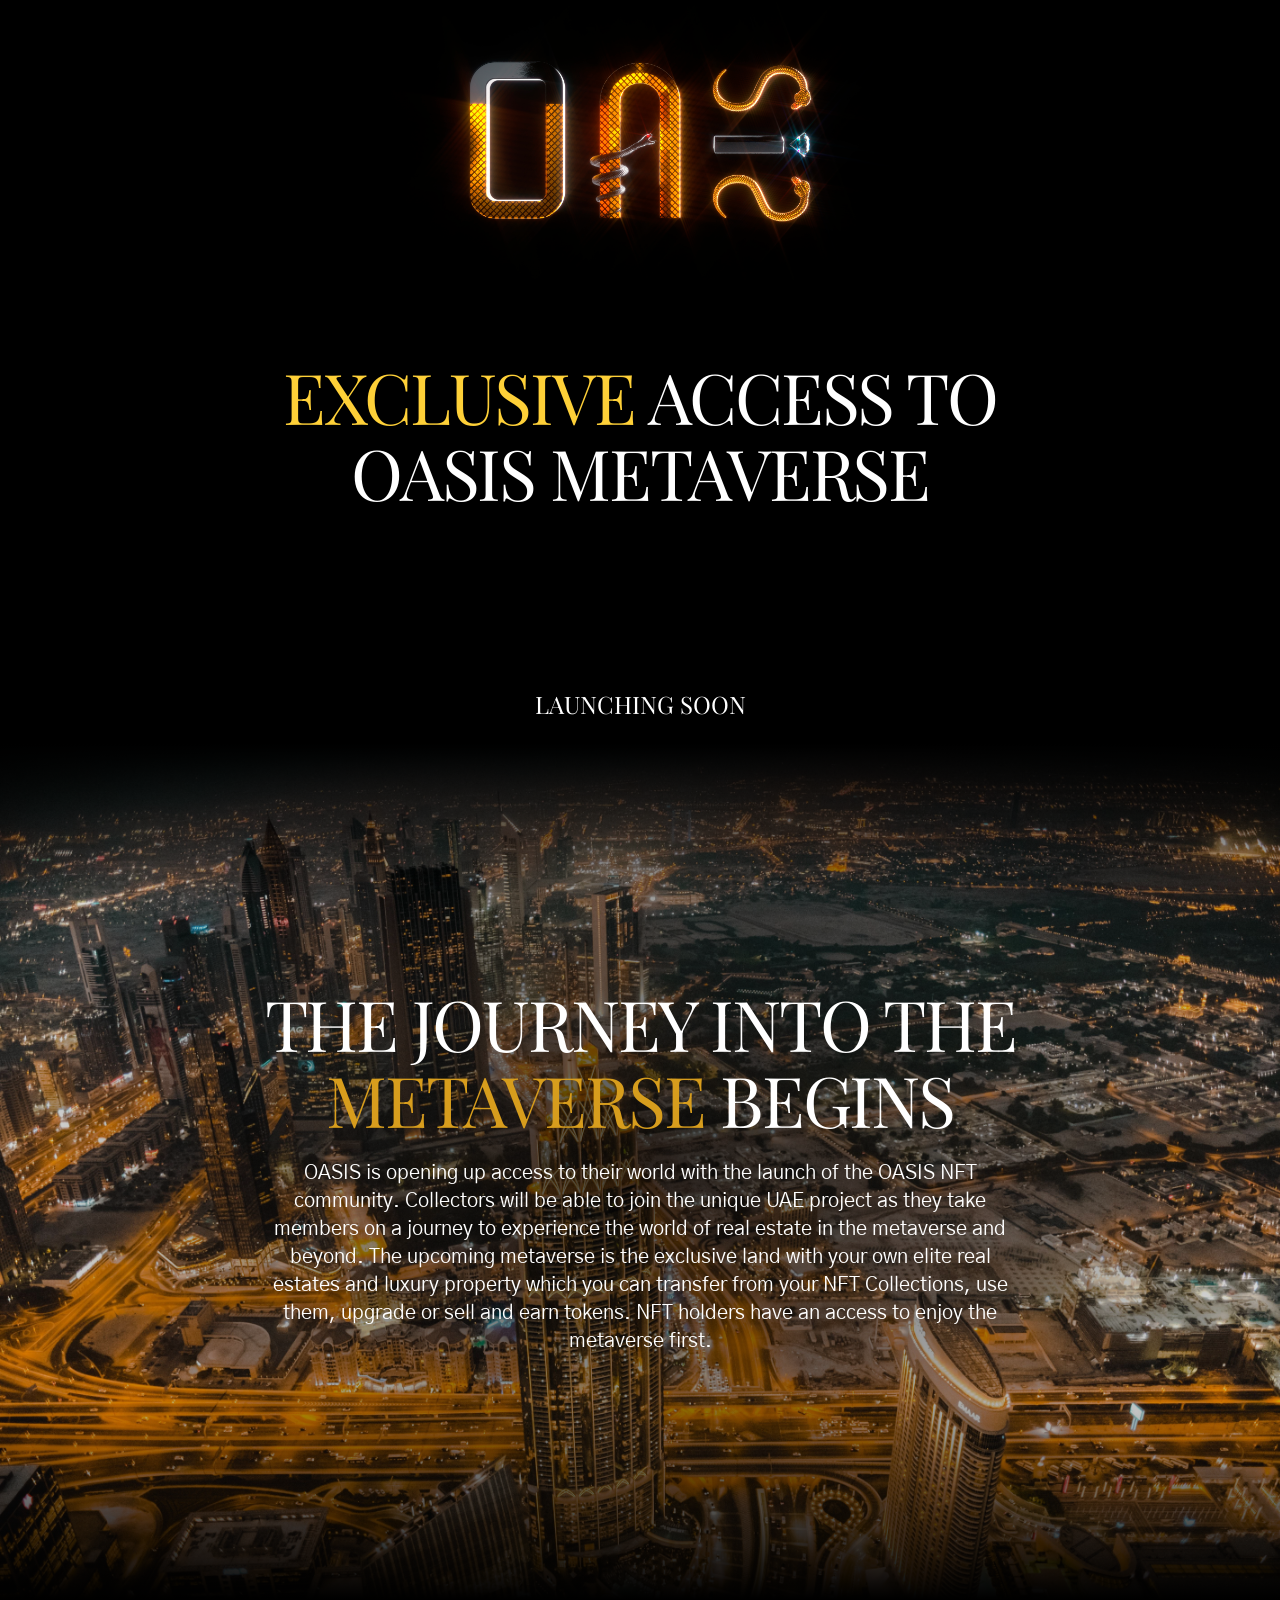
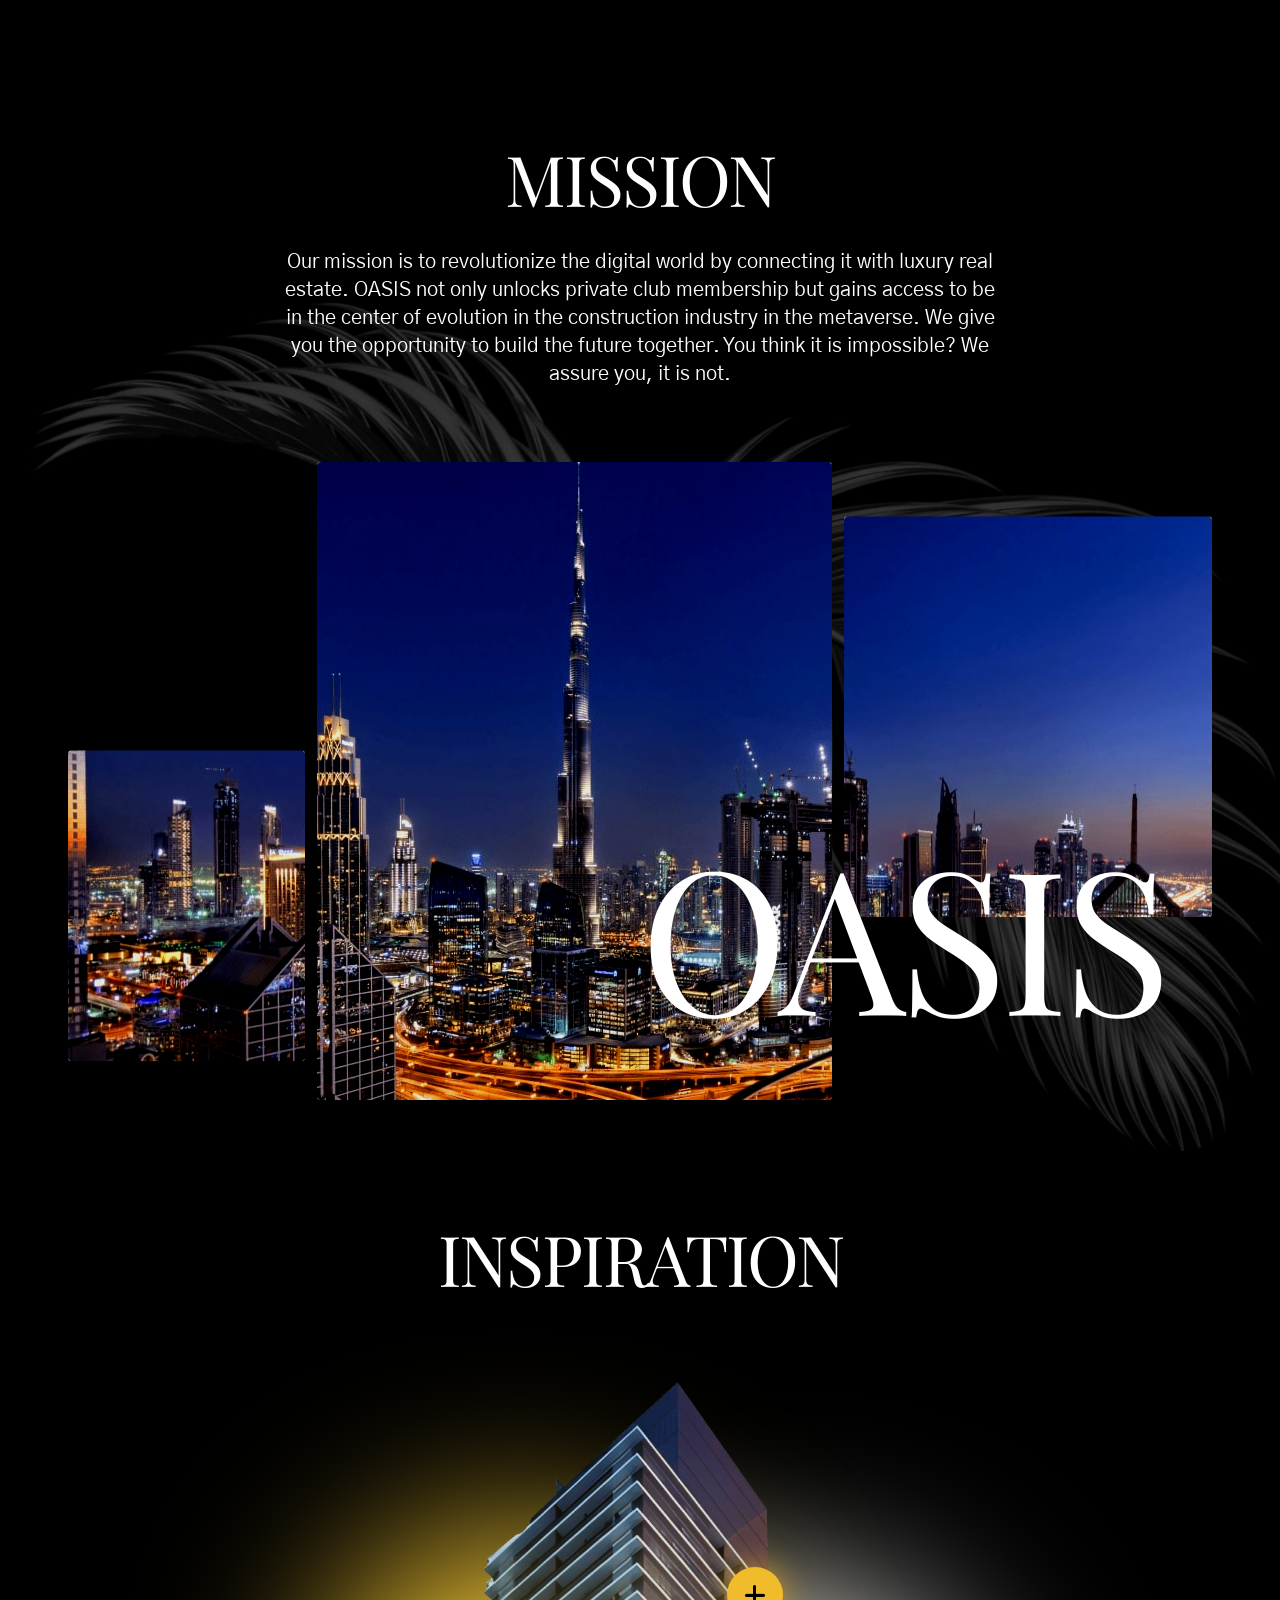
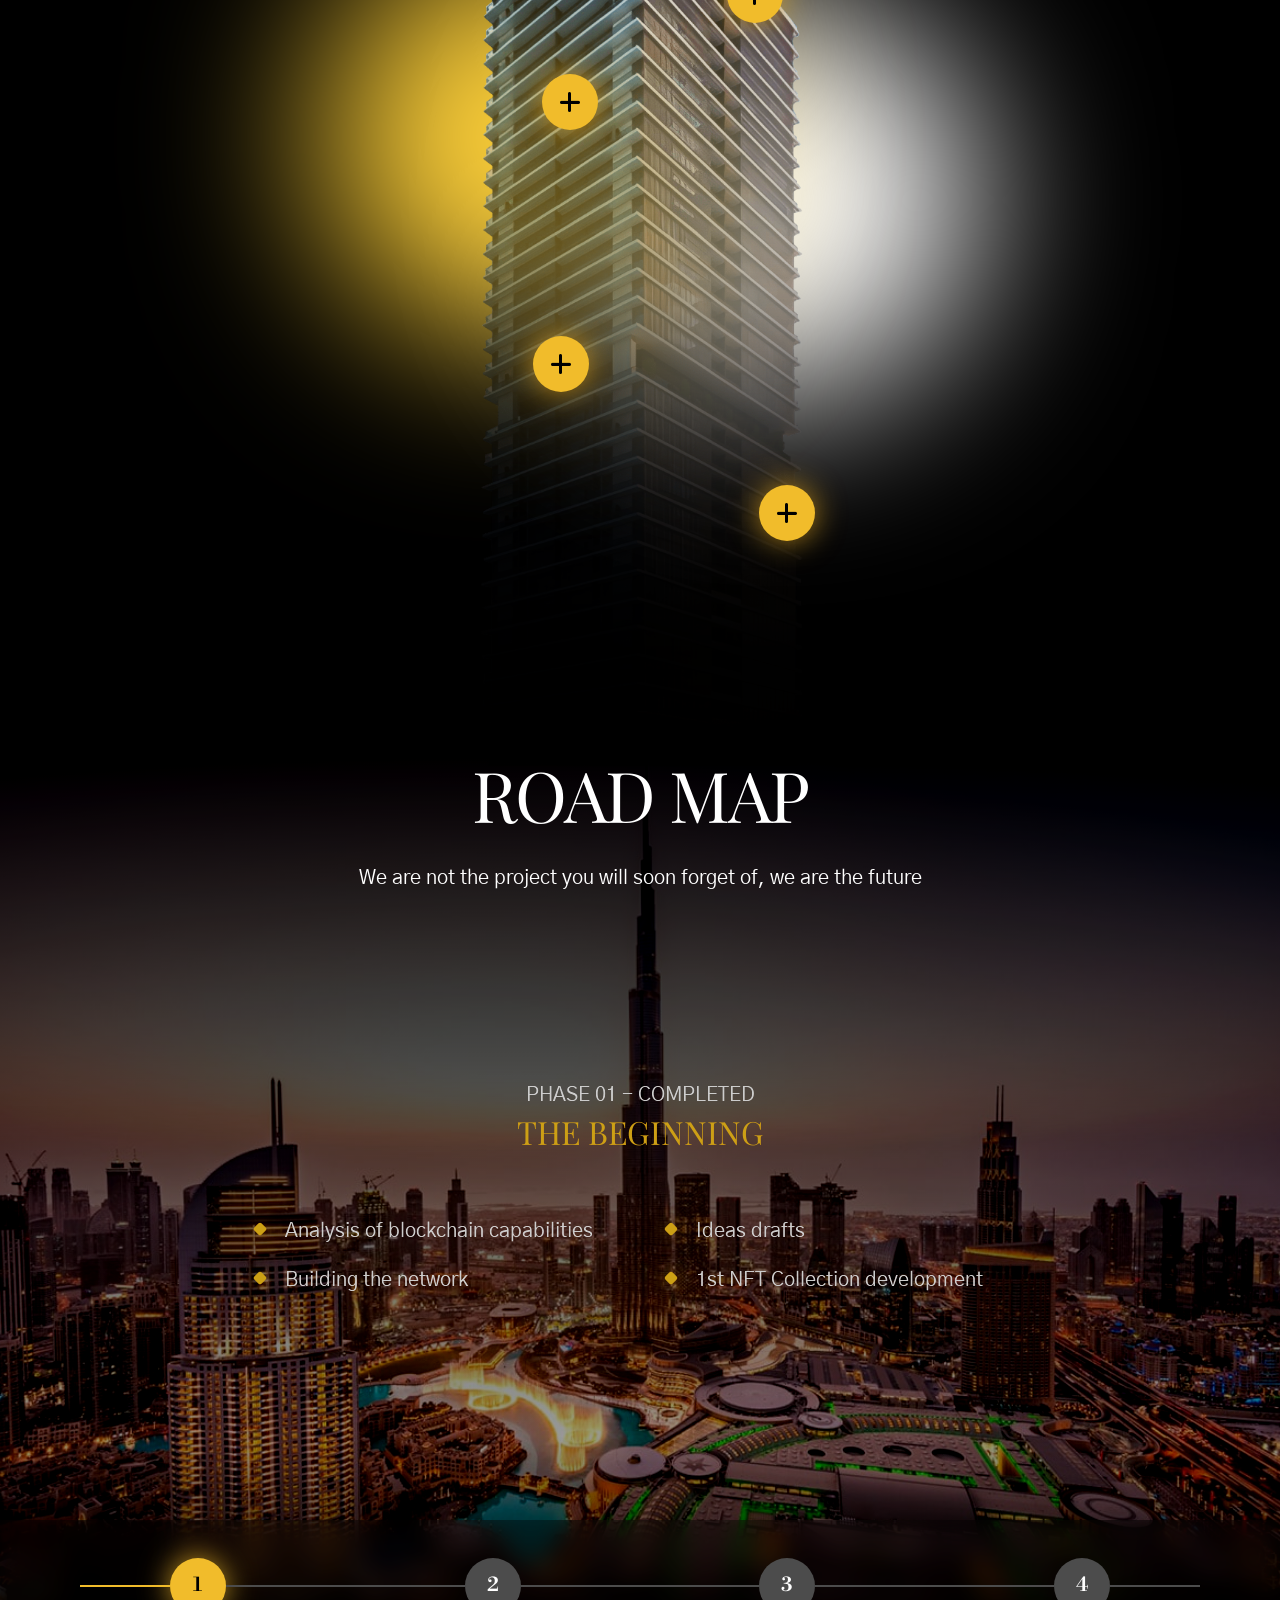
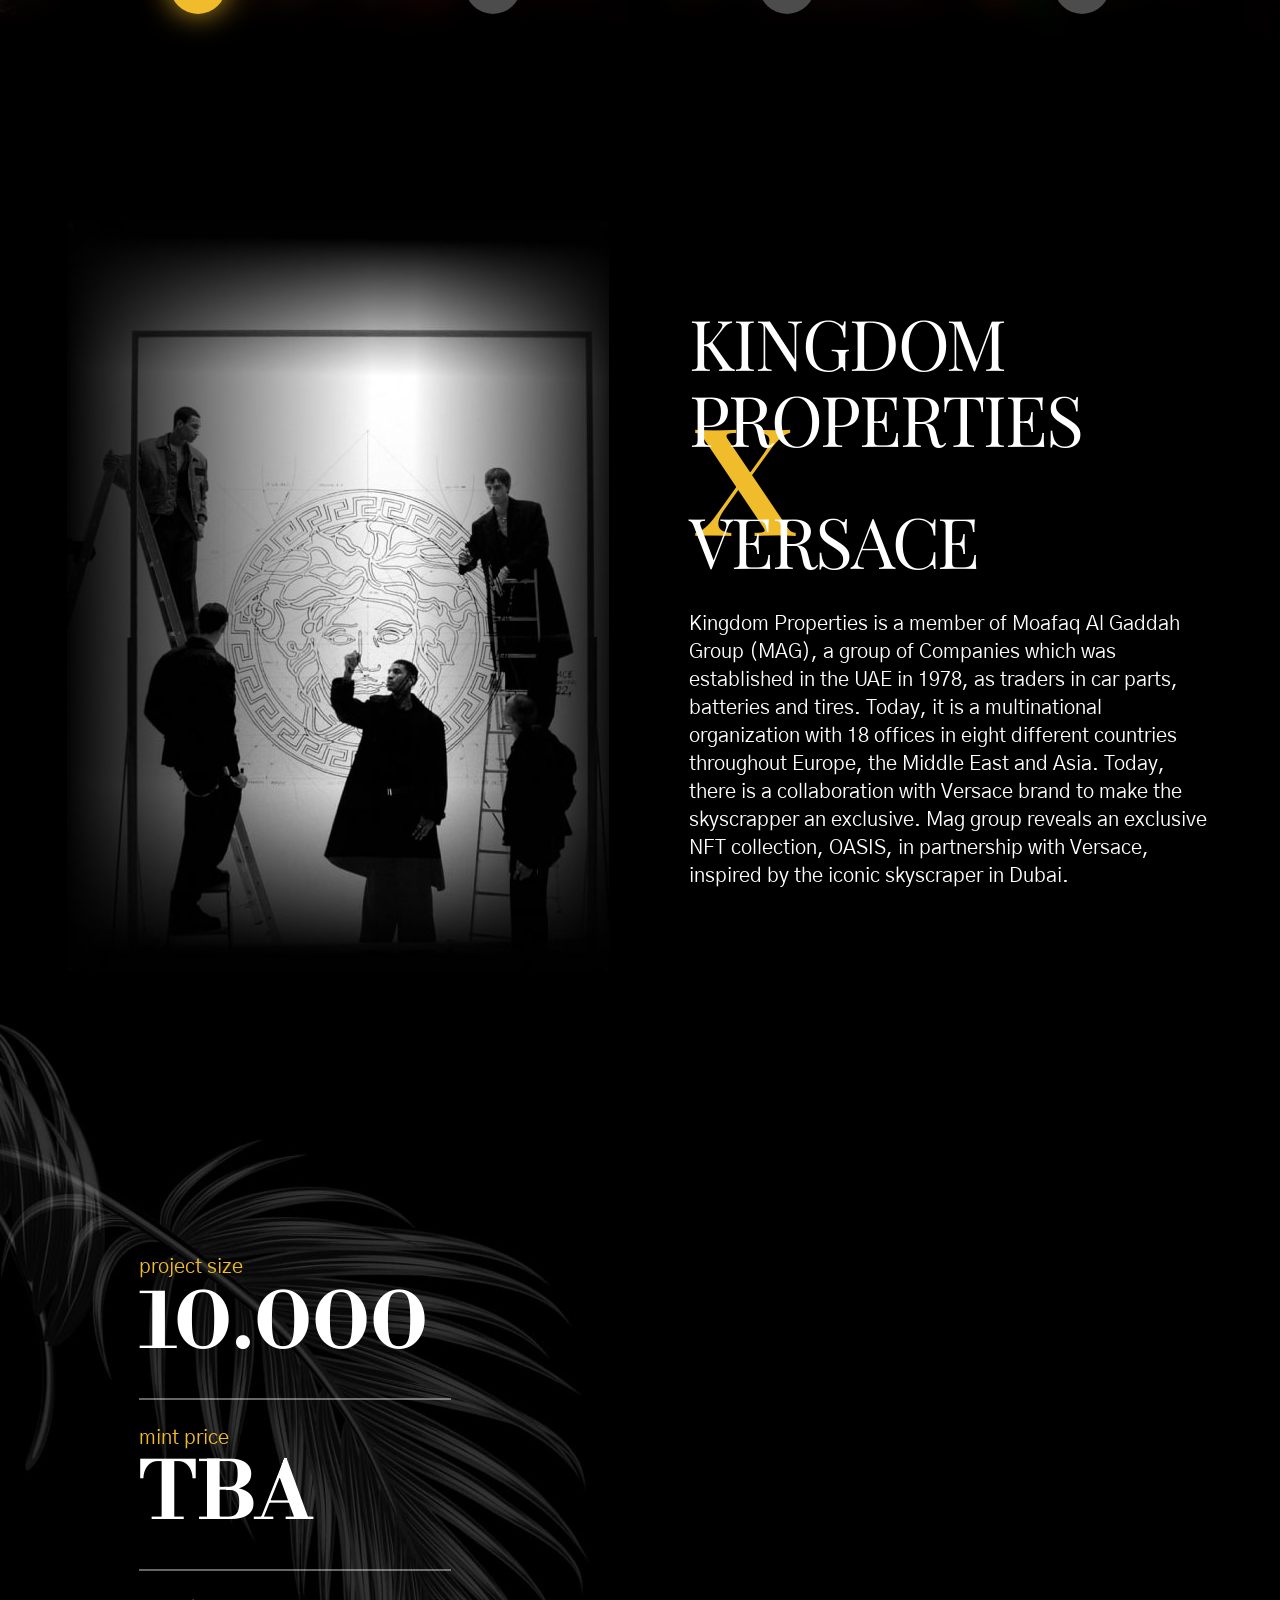
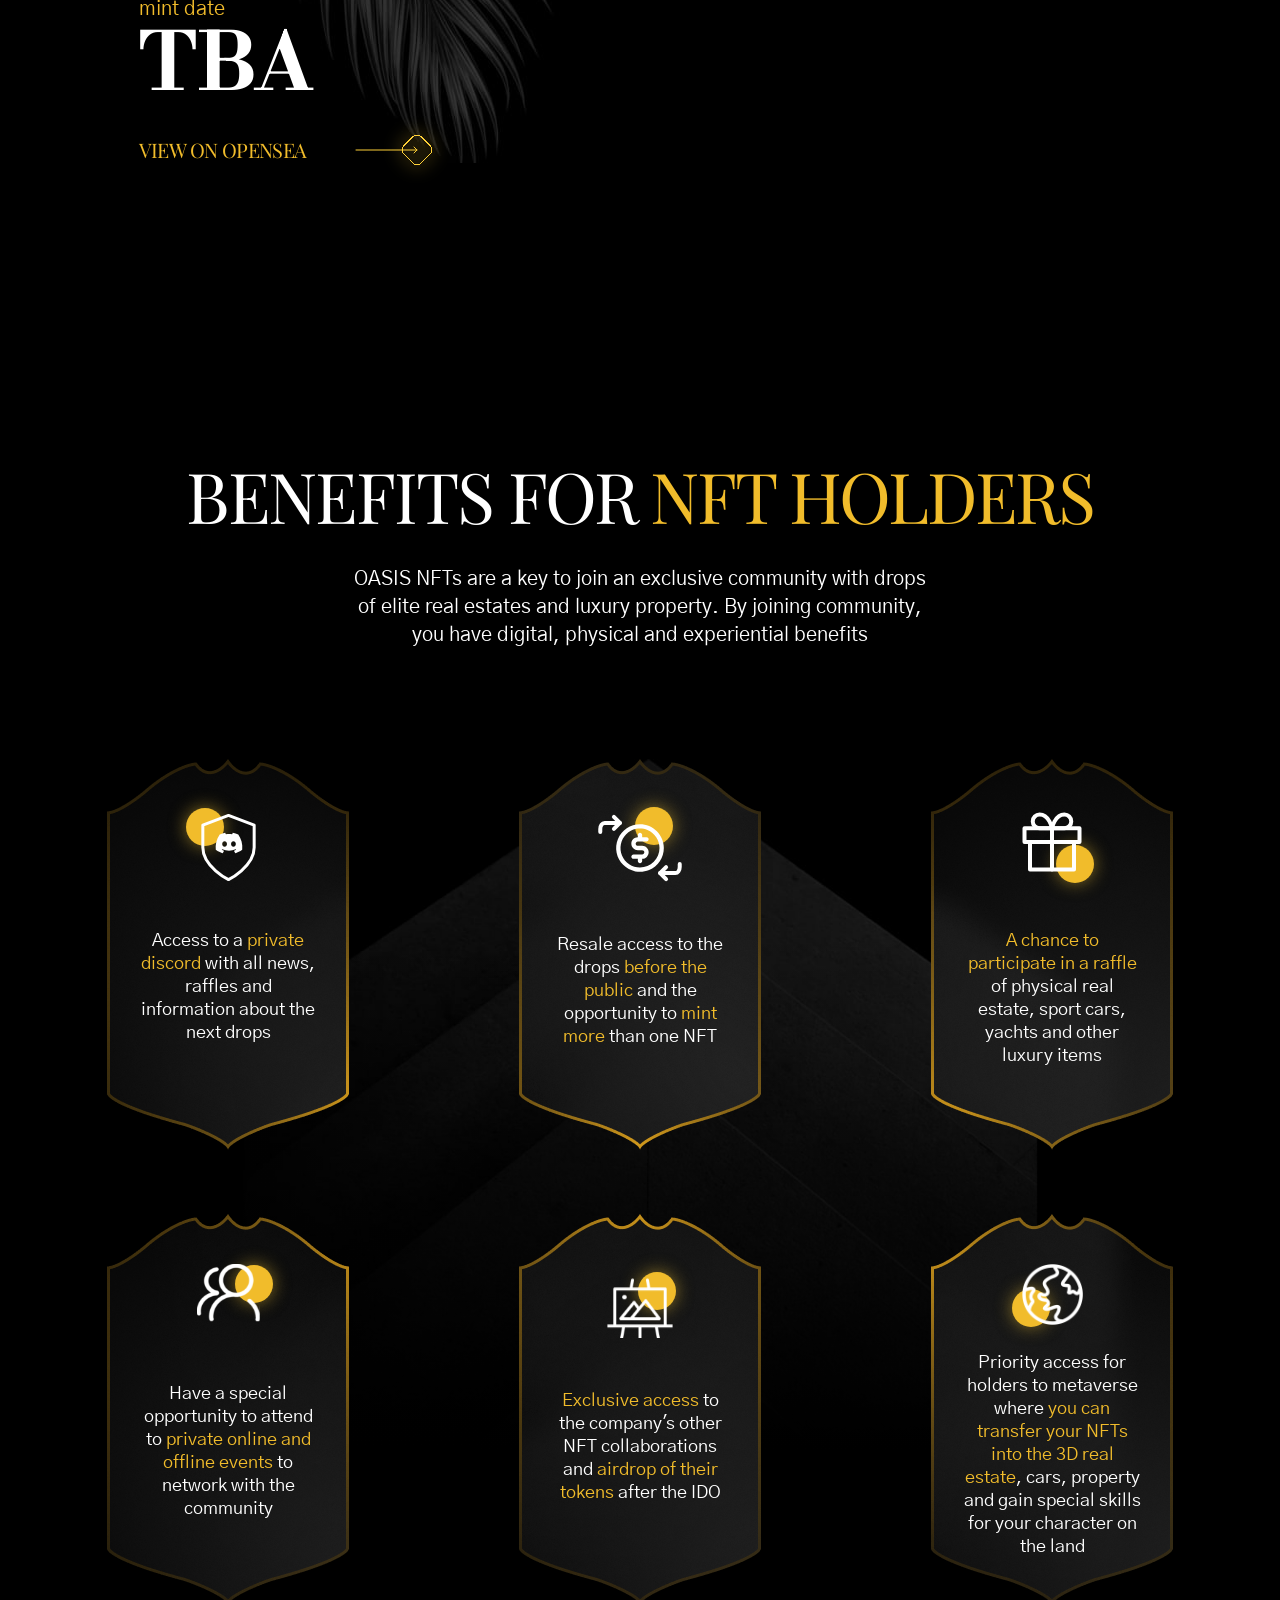
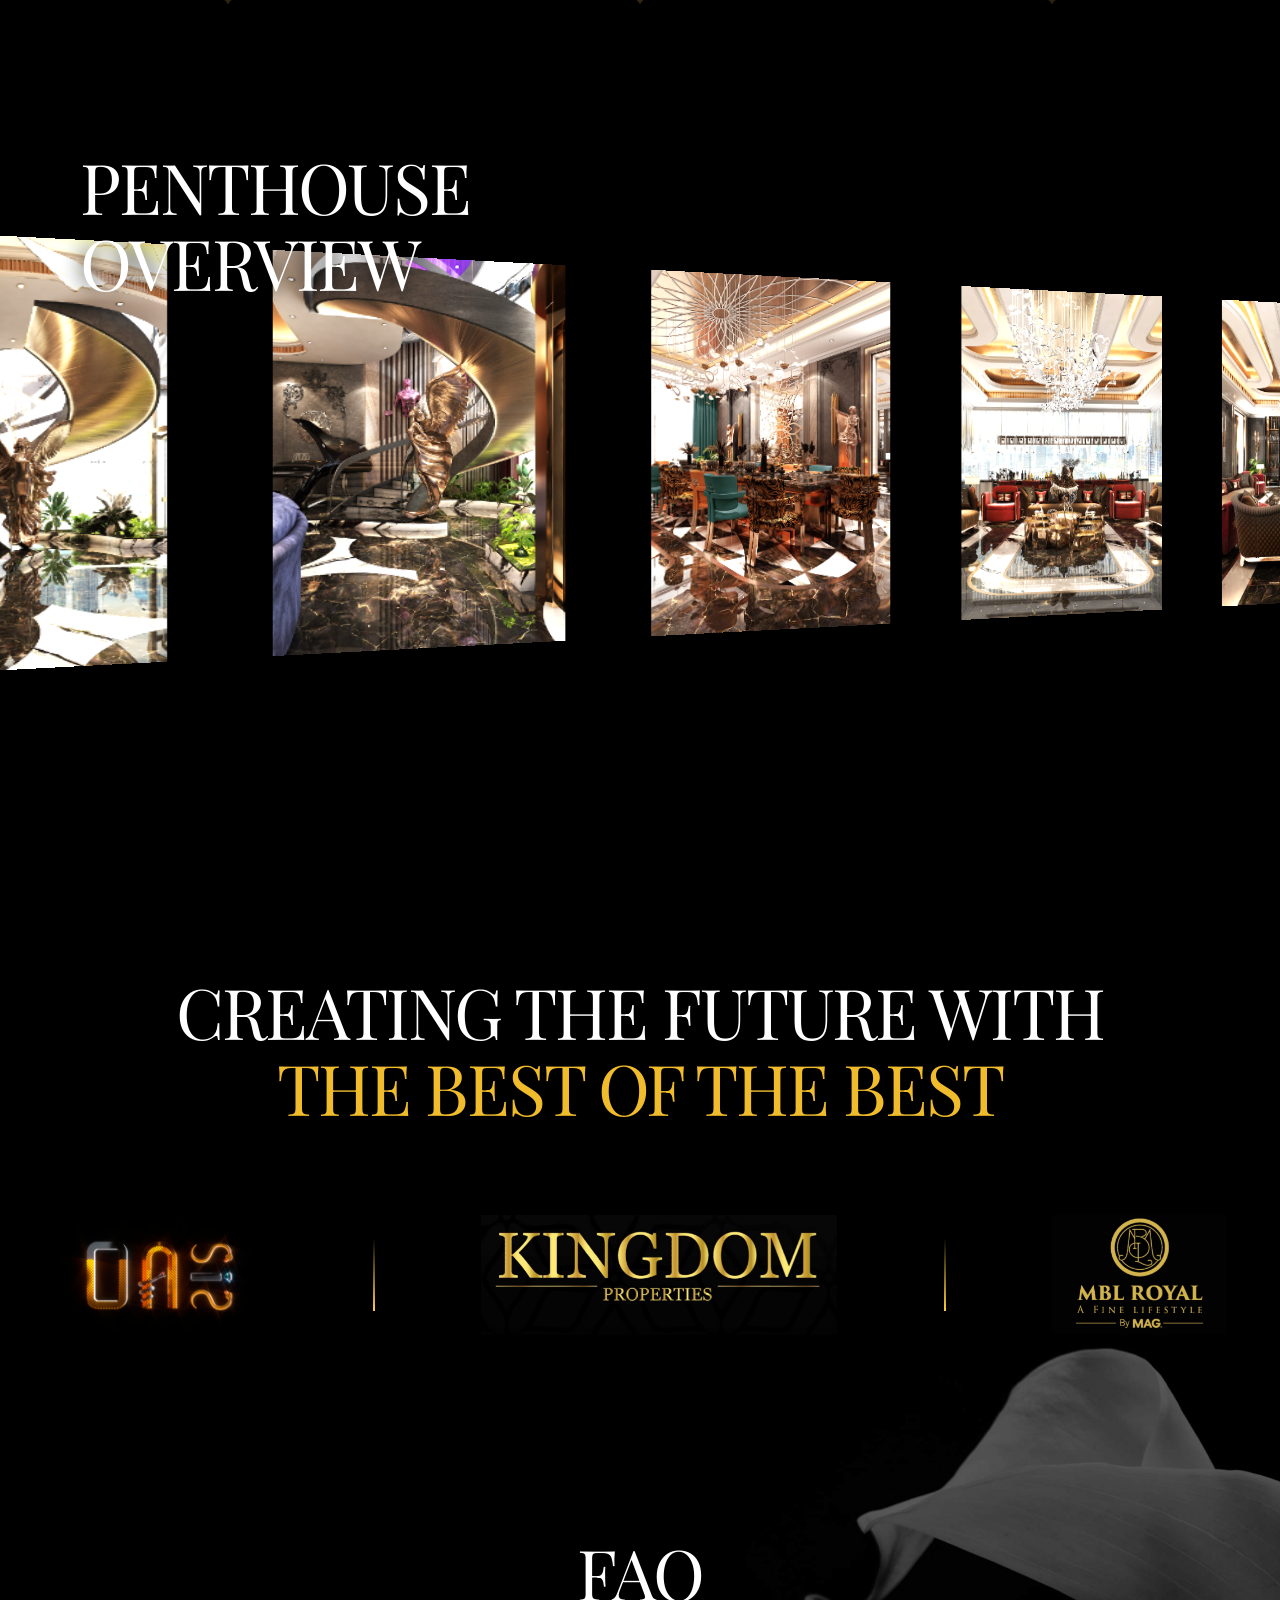
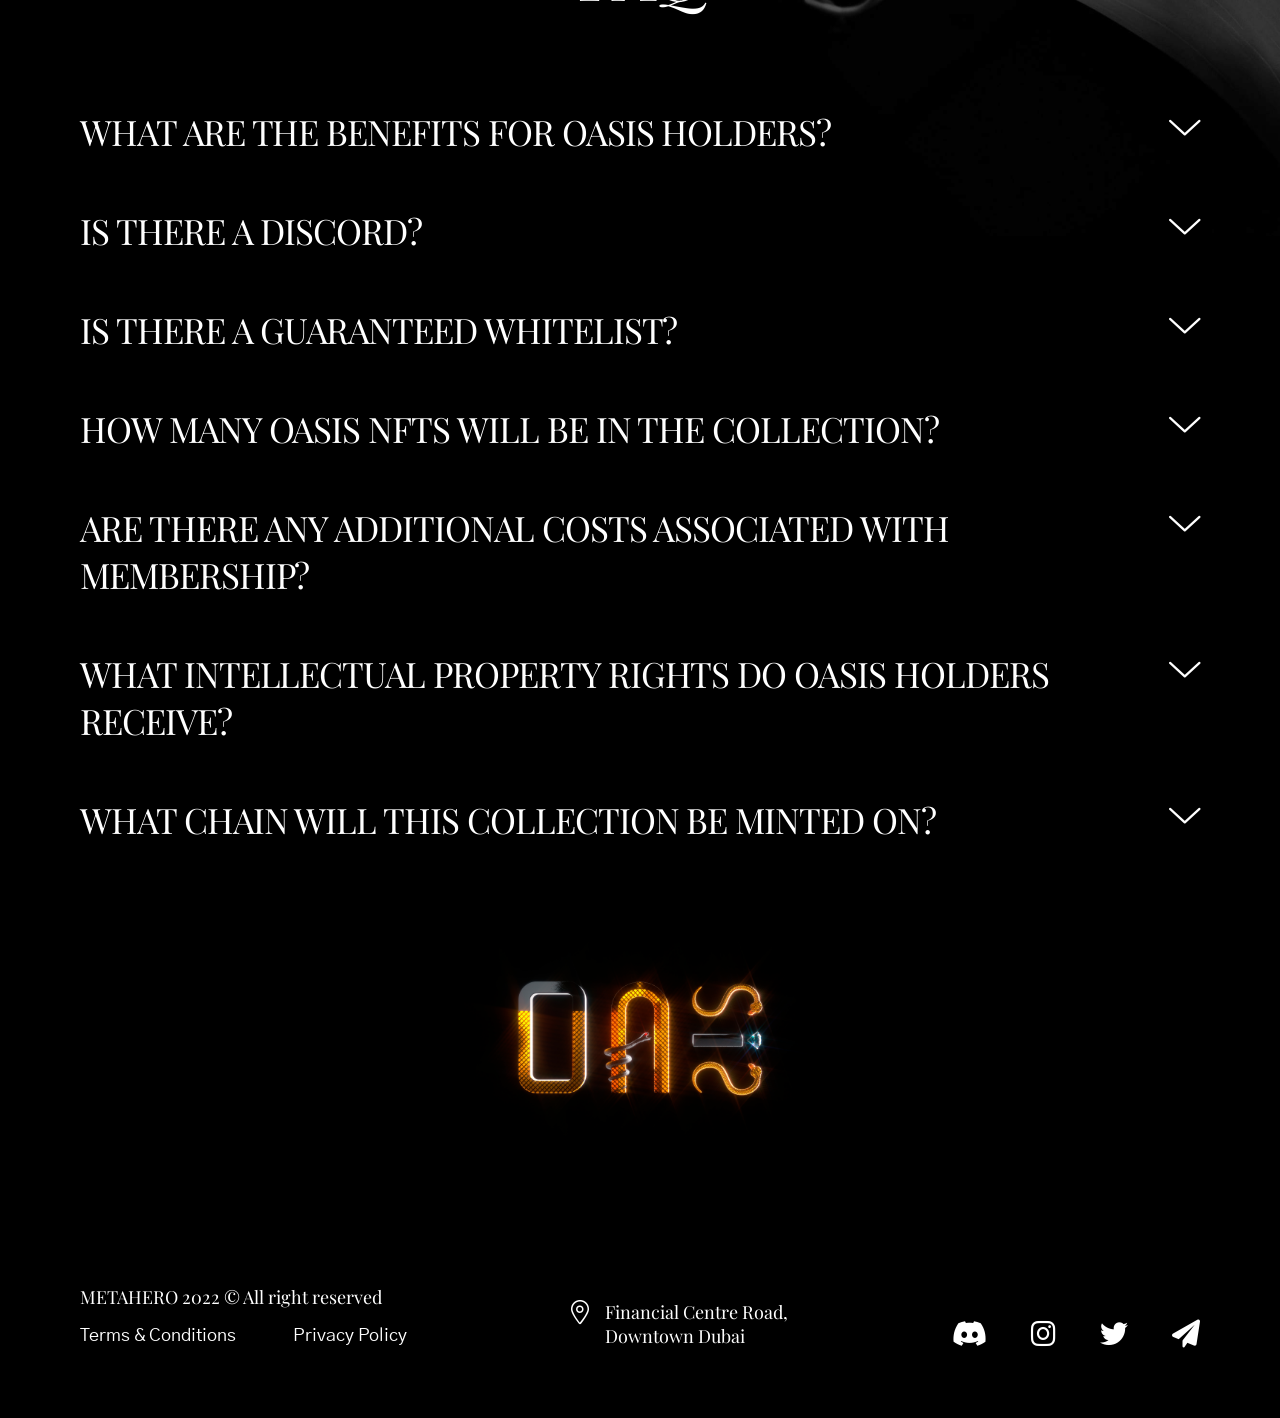
==== commit cc71c27d: "update" ====
--- a/oasis/index.html
+++ b/oasis/index.html
@@ -1 +1 @@
-<!doctype html><html lang="en"><head><meta charset="utf-8"/><link rel="icon" href="./favicon.ico"/><meta name="viewport" content="width=device-width,initial-scale=1"/><title>OASIS</title><script defer="defer" src="./static/js/main.5e6f6bd8.js"></script><link href="./static/css/main.a89edee4.css" rel="stylesheet"></head><body><noscript>You need to enable JavaScript to run this app.</noscript><div id="root"></div></body></html>+<!doctype html><html lang="en"><head><meta charset="utf-8"/><link rel="icon" href="./favicon.ico"/><meta name="viewport" content="width=device-width,initial-scale=1"/><title>OASIS</title><script defer="defer" src="./static/js/main.92077b36.js"></script><link href="./static/css/main.d48113c4.css" rel="stylesheet"></head><body><noscript>You need to enable JavaScript to run this app.</noscript><div id="root"></div></body></html>
--- a/oasis/static/css/main.d48113c4.css
+++ b/oasis/static/css/main.d48113c4.css
@@ -0,0 +1,8 @@
+@font-face{font-family:Playfair Display Regular;font-style:normal;font-weight:400;src:url(../../static/media/Regular.9134e220915a0da14481.ttf) format("truetype")}@font-face{font-family:Playfair Display SemiBold;font-style:normal;font-weight:400;src:url(../../static/media/SemiBold.f7601ee606c40639c976.ttf) format("truetype")}@font-face{font-family:Gothic A1 Regular;font-style:normal;font-weight:400;src:url(../../static/media/Regular.f8d31e6379bbc3879859.ttf) format("truetype")}@font-face{font-family:Libre Bodoni Medium;font-style:normal;font-weight:400;src:url(../../static/media/Medium.5bcc0abbbabce9113545.ttf) format("truetype")}@font-face{font-family:Libre Bodoni Bold;font-style:normal;font-weight:400;src:url(../../static/media/Bold.0a0a435e1b10ba6daa93.ttf) format("truetype")}*{box-sizing:border-box;margin:0;padding:0;-webkit-user-select:none;-ms-user-select:none;user-select:none}:root{--primary-color:#f1bc2b;--black-color:#000;--white-color:#fff;--gray-color:#4c4c4c;--desktop-headline-font:400 70px/76px "Playfair Display Regular";--desktop-title-font:400 24px "Playfair Display Regular";--desktop-regular-font:400 20px/140% "Gothic A1 Regular";--desktop-footnote-font:400 18px "Gothic A1 Regular"}@media (max-width:947px){:root{--desktop-headline-font:400 50px/54px "Playfair Display Regular";--desktop-regular-font:400 18px/140% "Gothic A1 Regular"}}@media (max-width:587px){:root{--desktop-headline-font:400 34px/40px "Playfair Display Regular";--desktop-footnote-font:400 13px "Gothic A1 Regular";--desktop-regular-font:400 16px/140% "Gothic A1 Regular"}}body{background:#000;background:var(--black-color);scroll-behavior:smooth}.headline-font{font:400 70px/76px Playfair Display Regular;font:var(--desktop-headline-font);letter-spacing:-.03em;transition:all .4s ease}.fadeIn{-webkit-animation-duration:1s;animation-duration:1s;-webkit-animation-fill-mode:forwards;animation-fill-mode:forwards;-webkit-animation-name:fadeIn;animation-name:fadeIn}@-webkit-keyframes fadeIn{0%{opacity:0}to{opacity:1}}@keyframes fadeIn{0%{opacity:0}to{opacity:1}}.fadeInUp{-webkit-animation-duration:1s;animation-duration:1s;-webkit-animation-fill-mode:forwards;animation-fill-mode:forwards;-webkit-animation-name:fadeInUp;animation-name:fadeInUp}@-webkit-keyframes fadeInUp{0%{opacity:0;-webkit-transform:translateY(200px);transform:translateY(200px)}to{opacity:1;-webkit-transform:translateY(0);transform:translateY(0)}}@keyframes fadeInUp{0%{opacity:0;-webkit-transform:translateY(200px);transform:translateY(200px)}to{opacity:1;-webkit-transform:translateY(0);transform:translateY(0)}}.fadeOut{-webkit-animation-duration:1s;animation-duration:1s;-webkit-animation-fill-mode:forwards;animation-fill-mode:forwards;-webkit-animation-name:fadeOut;animation-name:fadeOut}@-webkit-keyframes fadeOut{0%{opacity:1}to{opacity:0}}@keyframes fadeOut{0%{opacity:1}to{opacity:0}}
+
+/*!
+ * Font Awesome Pro 6.0.0 by @fontawesome - https://fontawesome.com
+ * License - https://fontawesome.com/license (Commercial License)
+ * Copyright 2022 Fonticons, Inc.
+ */.fa{font-family:Font Awesome\ 6 Pro;font-family:var(--fa-style-family,"Font Awesome 6 Pro");font-weight:900;font-weight:var(--fa-style,900)}.fa,.fa-brands,.fa-duotone,.fa-light,.fa-regular,.fa-solid,.fa-thin,.fab,.fad,.fal,.far,.fas,.fat{-moz-osx-font-smoothing:grayscale;-webkit-font-smoothing:antialiased;-webkit-font-feature-settings:normal;font-feature-settings:normal;text-rendering:auto;display:inline-block;display:var(--fa-display,inline-block);font-style:normal;font-variant:normal;line-height:1}.fa-1x{font-size:1em}.fa-2x{font-size:2em}.fa-3x{font-size:3em}.fa-4x{font-size:4em}.fa-5x{font-size:5em}.fa-6x{font-size:6em}.fa-7x{font-size:7em}.fa-8x{font-size:8em}.fa-9x{font-size:9em}.fa-10x{font-size:10em}.fa-2xs{font-size:.625em;line-height:.1em;vertical-align:.225em}.fa-xs{font-size:.75em;line-height:.08333em;vertical-align:.125em}.fa-sm{font-size:.875em;line-height:.07143em;vertical-align:.05357em}.fa-lg{font-size:1.25em;line-height:.05em;vertical-align:-.075em}.fa-xl{font-size:1.5em;line-height:.04167em;vertical-align:-.125em}.fa-2xl{font-size:2em;line-height:.03125em;vertical-align:-.1875em}.fa-fw{text-align:center;width:1.25em}.fa-ul{list-style-type:none;margin-left:2.5em;margin-left:var(--fa-li-margin,2.5em);padding-left:0}.fa-ul>li{position:relative}.fa-li{left:-2em;left:calc(var(--fa-li-width, 2em)*-1);line-height:inherit;position:absolute;text-align:center;width:2em;width:var(--fa-li-width,2em)}.fa-border{border:.08em solid #eee;border:var(--fa-border-width,.08em) var(--fa-border-style,solid) var(--fa-border-color,#eee);border-radius:.1em;border-radius:var(--fa-border-radius,.1em);padding:.2em .25em .15em;padding:var(--fa-border-padding,.2em .25em .15em)}.fa-pull-left{float:left;margin-right:.3em;margin-right:var(--fa-pull-margin,.3em)}.fa-pull-right{float:right;margin-left:.3em;margin-left:var(--fa-pull-margin,.3em)}.fa-beat{-webkit-animation-delay:0;-webkit-animation-delay:var(--fa-animation-delay,0);animation-delay:0;animation-delay:var(--fa-animation-delay,0);-webkit-animation-direction:normal;-webkit-animation-direction:var(--fa-animation-direction,normal);animation-direction:normal;animation-direction:var(--fa-animation-direction,normal);-webkit-animation-duration:1s;-webkit-animation-duration:var(--fa-animation-duration,1s);animation-duration:1s;animation-duration:var(--fa-animation-duration,1s);-webkit-animation-iteration-count:infinite;-webkit-animation-iteration-count:var(--fa-animation-iteration-count,infinite);animation-iteration-count:infinite;animation-iteration-count:var(--fa-animation-iteration-count,infinite);-webkit-animation-name:fa-beat;animation-name:fa-beat;-webkit-animation-timing-function:ease-in-out;-webkit-animation-timing-function:var(--fa-animation-timing,ease-in-out);animation-timing-function:ease-in-out;animation-timing-function:var(--fa-animation-timing,ease-in-out)}.fa-bounce{-webkit-animation-delay:0;-webkit-animation-delay:var(--fa-animation-delay,0);animation-delay:0;animation-delay:var(--fa-animation-delay,0);-webkit-animation-direction:normal;-webkit-animation-direction:var(--fa-animation-direction,normal);animation-direction:normal;animation-direction:var(--fa-animation-direction,normal);-webkit-animation-duration:1s;-webkit-animation-duration:var(--fa-animation-duration,1s);animation-duration:1s;animation-duration:var(--fa-animation-duration,1s);-webkit-animation-iteration-count:infinite;-webkit-animation-iteration-count:var(--fa-animation-iteration-count,infinite);animation-iteration-count:infinite;animation-iteration-count:var(--fa-animation-iteration-count,infinite);-webkit-animation-name:fa-bounce;animation-name:fa-bounce;-webkit-animation-timing-function:cubic-bezier(.28,.84,.42,1);-webkit-animation-timing-function:var(--fa-animation-timing,cubic-bezier(.28,.84,.42,1));animation-timing-function:cubic-bezier(.28,.84,.42,1);animation-timing-function:var(--fa-animation-timing,cubic-bezier(.28,.84,.42,1))}.fa-fade{-webkit-animation-iteration-count:infinite;-webkit-animation-iteration-count:var(--fa-animation-iteration-count,infinite);animation-iteration-count:infinite;animation-iteration-count:var(--fa-animation-iteration-count,infinite);-webkit-animation-name:fa-fade;animation-name:fa-fade;-webkit-animation-timing-function:cubic-bezier(.4,0,.6,1);-webkit-animation-timing-function:var(--fa-animation-timing,cubic-bezier(.4,0,.6,1));animation-timing-function:cubic-bezier(.4,0,.6,1);animation-timing-function:var(--fa-animation-timing,cubic-bezier(.4,0,.6,1))}.fa-beat-fade,.fa-fade{-webkit-animation-delay:0;-webkit-animation-delay:var(--fa-animation-delay,0);animation-delay:0;animation-delay:var(--fa-animation-delay,0);-webkit-animation-direction:normal;-webkit-animation-direction:var(--fa-animation-direction,normal);animation-direction:normal;animation-direction:var(--fa-animation-direction,normal);-webkit-animation-duration:1s;-webkit-animation-duration:var(--fa-animation-duration,1s);animation-duration:1s;animation-duration:var(--fa-animation-duration,1s)}.fa-beat-fade{-webkit-animation-iteration-count:infinite;-webkit-animation-iteration-count:var(--fa-animation-iteration-count,infinite);animation-iteration-count:infinite;animation-iteration-count:var(--fa-animation-iteration-count,infinite);-webkit-animation-name:fa-beat-fade;animation-name:fa-beat-fade;-webkit-animation-timing-function:cubic-bezier(.4,0,.6,1);-webkit-animation-timing-function:var(--fa-animation-timing,cubic-bezier(.4,0,.6,1));animation-timing-function:cubic-bezier(.4,0,.6,1);animation-timing-function:var(--fa-animation-timing,cubic-bezier(.4,0,.6,1))}.fa-flip{-webkit-animation-delay:0;-webkit-animation-delay:var(--fa-animation-delay,0);animation-delay:0;animation-delay:var(--fa-animation-delay,0);-webkit-animation-direction:normal;-webkit-animation-direction:var(--fa-animation-direction,normal);animation-direction:normal;animation-direction:var(--fa-animation-direction,normal);-webkit-animation-duration:1s;-webkit-animation-duration:var(--fa-animation-duration,1s);animation-duration:1s;animation-duration:var(--fa-animation-duration,1s);-webkit-animation-iteration-count:infinite;-webkit-animation-iteration-count:var(--fa-animation-iteration-count,infinite);animation-iteration-count:infinite;animation-iteration-count:var(--fa-animation-iteration-count,infinite);-webkit-animation-name:fa-flip;animation-name:fa-flip;-webkit-animation-timing-function:ease-in-out;-webkit-animation-timing-function:var(--fa-animation-timing,ease-in-out);animation-timing-function:ease-in-out;animation-timing-function:var(--fa-animation-timing,ease-in-out)}.fa-shake{-webkit-animation-duration:1s;-webkit-animation-duration:var(--fa-animation-duration,1s);animation-duration:1s;animation-duration:var(--fa-animation-duration,1s);-webkit-animation-iteration-count:infinite;-webkit-animation-iteration-count:var(--fa-animation-iteration-count,infinite);animation-iteration-count:infinite;animation-iteration-count:var(--fa-animation-iteration-count,infinite);-webkit-animation-name:fa-shake;animation-name:fa-shake;-webkit-animation-timing-function:linear;-webkit-animation-timing-function:var(--fa-animation-timing,linear);animation-timing-function:linear;animation-timing-function:var(--fa-animation-timing,linear)}.fa-shake,.fa-spin{-webkit-animation-delay:0;-webkit-animation-delay:var(--fa-animation-delay,0);animation-delay:0;animation-delay:var(--fa-animation-delay,0);-webkit-animation-direction:normal;-webkit-animation-direction:var(--fa-animation-direction,normal);animation-direction:normal;animation-direction:var(--fa-animation-direction,normal)}.fa-spin{-webkit-animation-duration:2s;-webkit-animation-duration:var(--fa-animation-duration,2s);animation-duration:2s;animation-duration:var(--fa-animation-duration,2s);-webkit-animation-iteration-count:infinite;-webkit-animation-iteration-count:var(--fa-animation-iteration-count,infinite);animation-iteration-count:infinite;animation-iteration-count:var(--fa-animation-iteration-count,infinite);-webkit-animation-name:fa-spin;animation-name:fa-spin;-webkit-animation-timing-function:linear;-webkit-animation-timing-function:var(--fa-animation-timing,linear);animation-timing-function:linear;animation-timing-function:var(--fa-animation-timing,linear)}.fa-spin-reverse{--fa-animation-direction:reverse}.fa-pulse,.fa-spin-pulse{-webkit-animation-direction:normal;-webkit-animation-direction:var(--fa-animation-direction,normal);animation-direction:normal;animation-direction:var(--fa-animation-direction,normal);-webkit-animation-duration:1s;-webkit-animation-duration:var(--fa-animation-duration,1s);animation-duration:1s;animation-duration:var(--fa-animation-duration,1s);-webkit-animation-iteration-count:infinite;-webkit-animation-iteration-count:var(--fa-animation-iteration-count,infinite);animation-iteration-count:infinite;animation-iteration-count:var(--fa-animation-iteration-count,infinite);-webkit-animation-name:fa-spin;animation-name:fa-spin;-webkit-animation-timing-function:steps(8);-webkit-animation-timing-function:var(--fa-animation-timing,steps(8));animation-timing-function:steps(8);animation-timing-function:var(--fa-animation-timing,steps(8))}@media (prefers-reduced-motion:reduce){.fa-beat,.fa-beat-fade,.fa-bounce,.fa-fade,.fa-flip,.fa-pulse,.fa-shake,.fa-spin,.fa-spin-pulse{-webkit-animation-delay:-1ms;animation-delay:-1ms;-webkit-animation-duration:1ms;animation-duration:1ms;-webkit-animation-iteration-count:1;animation-iteration-count:1;transition-delay:0s;transition-duration:0s}}@-webkit-keyframes fa-beat{0%,90%{-webkit-transform:scale(1);transform:scale(1)}45%{-webkit-transform:scale(1.25);-webkit-transform:scale(var(--fa-beat-scale,1.25));transform:scale(1.25);transform:scale(var(--fa-beat-scale,1.25))}}@keyframes fa-beat{0%,90%{-webkit-transform:scale(1);transform:scale(1)}45%{-webkit-transform:scale(1.25);-webkit-transform:scale(var(--fa-beat-scale,1.25));transform:scale(1.25);transform:scale(var(--fa-beat-scale,1.25))}}@-webkit-keyframes fa-bounce{0%{-webkit-transform:scale(1) translateY(0);transform:scale(1) translateY(0)}10%{-webkit-transform:scale(1.1,.9) translateY(0);-webkit-transform:scale(var(--fa-bounce-start-scale-x,1.1),var(--fa-bounce-start-scale-y,.9)) translateY(0);transform:scale(1.1,.9) translateY(0);transform:scale(var(--fa-bounce-start-scale-x,1.1),var(--fa-bounce-start-scale-y,.9)) translateY(0)}30%{-webkit-transform:scale(.9,1.1) translateY(-.5em);-webkit-transform:scale(var(--fa-bounce-jump-scale-x,.9),var(--fa-bounce-jump-scale-y,1.1)) translateY(var(--fa-bounce-height,-.5em));transform:scale(.9,1.1) translateY(-.5em);transform:scale(var(--fa-bounce-jump-scale-x,.9),var(--fa-bounce-jump-scale-y,1.1)) translateY(var(--fa-bounce-height,-.5em))}50%{-webkit-transform:scale(1.05,.95) translateY(0);-webkit-transform:scale(var(--fa-bounce-land-scale-x,1.05),var(--fa-bounce-land-scale-y,.95)) translateY(0);transform:scale(1.05,.95) translateY(0);transform:scale(var(--fa-bounce-land-scale-x,1.05),var(--fa-bounce-land-scale-y,.95)) translateY(0)}57%{-webkit-transform:scale(1) translateY(-.125em);-webkit-transform:scale(1) translateY(var(--fa-bounce-rebound,-.125em));transform:scale(1) translateY(-.125em);transform:scale(1) translateY(var(--fa-bounce-rebound,-.125em))}64%{-webkit-transform:scale(1) translateY(0);transform:scale(1) translateY(0)}to{-webkit-transform:scale(1) translateY(0);transform:scale(1) translateY(0)}}@keyframes fa-bounce{0%{-webkit-transform:scale(1) translateY(0);transform:scale(1) translateY(0)}10%{-webkit-transform:scale(1.1,.9) translateY(0);-webkit-transform:scale(var(--fa-bounce-start-scale-x,1.1),var(--fa-bounce-start-scale-y,.9)) translateY(0);transform:scale(1.1,.9) translateY(0);transform:scale(var(--fa-bounce-start-scale-x,1.1),var(--fa-bounce-start-scale-y,.9)) translateY(0)}30%{-webkit-transform:scale(.9,1.1) translateY(-.5em);-webkit-transform:scale(var(--fa-bounce-jump-scale-x,.9),var(--fa-bounce-jump-scale-y,1.1)) translateY(var(--fa-bounce-height,-.5em));transform:scale(.9,1.1) translateY(-.5em);transform:scale(var(--fa-bounce-jump-scale-x,.9),var(--fa-bounce-jump-scale-y,1.1)) translateY(var(--fa-bounce-height,-.5em))}50%{-webkit-transform:scale(1.05,.95) translateY(0);-webkit-transform:scale(var(--fa-bounce-land-scale-x,1.05),var(--fa-bounce-land-scale-y,.95)) translateY(0);transform:scale(1.05,.95) translateY(0);transform:scale(var(--fa-bounce-land-scale-x,1.05),var(--fa-bounce-land-scale-y,.95)) translateY(0)}57%{-webkit-transform:scale(1) translateY(-.125em);-webkit-transform:scale(1) translateY(var(--fa-bounce-rebound,-.125em));transform:scale(1) translateY(-.125em);transform:scale(1) translateY(var(--fa-bounce-rebound,-.125em))}64%{-webkit-transform:scale(1) translateY(0);transform:scale(1) translateY(0)}to{-webkit-transform:scale(1) translateY(0);transform:scale(1) translateY(0)}}@-webkit-keyframes fa-fade{50%{opacity:.4;opacity:var(--fa-fade-opacity,.4)}}@keyframes fa-fade{50%{opacity:.4;opacity:var(--fa-fade-opacity,.4)}}@-webkit-keyframes fa-beat-fade{0%,to{opacity:.4;opacity:var(--fa-beat-fade-opacity,.4);-webkit-transform:scale(1);transform:scale(1)}50%{opacity:1;-webkit-transform:scale(1.125);-webkit-transform:scale(var(--fa-beat-fade-scale,1.125));transform:scale(1.125);transform:scale(var(--fa-beat-fade-scale,1.125))}}@keyframes fa-beat-fade{0%,to{opacity:.4;opacity:var(--fa-beat-fade-opacity,.4);-webkit-transform:scale(1);transform:scale(1)}50%{opacity:1;-webkit-transform:scale(1.125);-webkit-transform:scale(var(--fa-beat-fade-scale,1.125));transform:scale(1.125);transform:scale(var(--fa-beat-fade-scale,1.125))}}@-webkit-keyframes fa-flip{50%{-webkit-transform:rotateY(-180deg);-webkit-transform:rotate3d(var(--fa-flip-x,0),var(--fa-flip-y,1),var(--fa-flip-z,0),var(--fa-flip-angle,-180deg));transform:rotateY(-180deg);transform:rotate3d(var(--fa-flip-x,0),var(--fa-flip-y,1),var(--fa-flip-z,0),var(--fa-flip-angle,-180deg))}}@keyframes fa-flip{50%{-webkit-transform:rotateY(-180deg);-webkit-transform:rotate3d(var(--fa-flip-x,0),var(--fa-flip-y,1),var(--fa-flip-z,0),var(--fa-flip-angle,-180deg));transform:rotateY(-180deg);transform:rotate3d(var(--fa-flip-x,0),var(--fa-flip-y,1),var(--fa-flip-z,0),var(--fa-flip-angle,-180deg))}}@-webkit-keyframes fa-shake{0%{-webkit-transform:rotate(-15deg);transform:rotate(-15deg)}4%{-webkit-transform:rotate(15deg);transform:rotate(15deg)}24%,8%{-webkit-transform:rotate(-18deg);transform:rotate(-18deg)}12%,28%{-webkit-transform:rotate(18deg);transform:rotate(18deg)}16%{-webkit-transform:rotate(-22deg);transform:rotate(-22deg)}20%{-webkit-transform:rotate(22deg);transform:rotate(22deg)}32%{-webkit-transform:rotate(-12deg);transform:rotate(-12deg)}36%{-webkit-transform:rotate(12deg);transform:rotate(12deg)}40%,to{-webkit-transform:rotate(0deg);transform:rotate(0deg)}}@keyframes fa-shake{0%{-webkit-transform:rotate(-15deg);transform:rotate(-15deg)}4%{-webkit-transform:rotate(15deg);transform:rotate(15deg)}24%,8%{-webkit-transform:rotate(-18deg);transform:rotate(-18deg)}12%,28%{-webkit-transform:rotate(18deg);transform:rotate(18deg)}16%{-webkit-transform:rotate(-22deg);transform:rotate(-22deg)}20%{-webkit-transform:rotate(22deg);transform:rotate(22deg)}32%{-webkit-transform:rotate(-12deg);transform:rotate(-12deg)}36%{-webkit-transform:rotate(12deg);transform:rotate(12deg)}40%,to{-webkit-transform:rotate(0deg);transform:rotate(0deg)}}@-webkit-keyframes fa-spin{0%{-webkit-transform:rotate(0deg);transform:rotate(0deg)}to{-webkit-transform:rotate(1turn);transform:rotate(1turn)}}@keyframes fa-spin{0%{-webkit-transform:rotate(0deg);transform:rotate(0deg)}to{-webkit-transform:rotate(1turn);transform:rotate(1turn)}}.fa-rotate-90{-webkit-transform:rotate(90deg);transform:rotate(90deg)}.fa-rotate-180{-webkit-transform:rotate(180deg);transform:rotate(180deg)}.fa-rotate-270{-webkit-transform:rotate(270deg);transform:rotate(270deg)}.fa-flip-horizontal{-webkit-transform:scaleX(-1);transform:scaleX(-1)}.fa-flip-vertical{-webkit-transform:scaleY(-1);transform:scaleY(-1)}.fa-flip-both,.fa-flip-horizontal.fa-flip-vertical{-webkit-transform:scale(-1);transform:scale(-1)}.fa-rotate-by{-webkit-transform:rotate(none);-webkit-transform:rotate(var(--fa-rotate-angle,none));transform:rotate(none);transform:rotate(var(--fa-rotate-angle,none))}.fa-stack{display:inline-block;height:2em;line-height:2em;position:relative;vertical-align:middle;width:2.5em}.fa-stack-1x,.fa-stack-2x{left:0;position:absolute;text-align:center;width:100%;z-index:auto;z-index:var(--fa-stack-z-index,auto)}.fa-stack-1x{line-height:inherit}.fa-stack-2x{font-size:2em}.fa-inverse{color:#fff;color:var(--fa-inverse,#fff)}.fa-0:before{content:"\30"}.fa-1:before{content:"\31"}.fa-2:before{content:"\32"}.fa-3:before{content:"\33"}.fa-4:before{content:"\34"}.fa-5:before{content:"\35"}.fa-6:before{content:"\36"}.fa-7:before{content:"\37"}.fa-8:before{content:"\38"}.fa-9:before{content:"\39"}.fa-00:before{content:"\e467"}.fa-360-degrees:before{content:"\e2dc"}.fa-a:before{content:"\41"}.fa-abacus:before{content:"\f640"}.fa-accent-grave:before{content:"\60"}.fa-acorn:before{content:"\f6ae"}.fa-address-book:before,.fa-contact-book:before{content:"\f2b9"}.fa-address-card:before,.fa-contact-card:before,.fa-vcard:before{content:"\f2bb"}.fa-air-conditioner:before{content:"\f8f4"}.fa-airplay:before{content:"\e089"}.fa-alarm-clock:before{content:"\f34e"}.fa-alarm-exclamation:before{content:"\f843"}.fa-alarm-plus:before{content:"\f844"}.fa-alarm-snooze:before{content:"\f845"}.fa-album:before{content:"\f89f"}.fa-album-circle-plus:before{content:"\e48c"}.fa-album-circle-user:before{content:"\e48d"}.fa-album-collection:before{content:"\f8a0"}.fa-album-collection-circle-plus:before{content:"\e48e"}.fa-album-collection-circle-user:before{content:"\e48f"}.fa-alicorn:before{content:"\f6b0"}.fa-alien:before{content:"\f8f5"}.fa-alien-8bit:before,.fa-alien-monster:before{content:"\f8f6"}.fa-align-center:before{content:"\f037"}.fa-align-justify:before{content:"\f039"}.fa-align-left:before{content:"\f036"}.fa-align-right:before{content:"\f038"}.fa-align-slash:before{content:"\f846"}.fa-alt:before{content:"\e08a"}.fa-amp-guitar:before{content:"\f8a1"}.fa-ampersand:before{content:"\26"}.fa-anchor:before{content:"\f13d"}.fa-angel:before{content:"\f779"}.fa-angle:before{content:"\e08c"}.fa-angle-90:before{content:"\e08d"}.fa-angle-down:before{content:"\f107"}.fa-angle-left:before{content:"\f104"}.fa-angle-right:before{content:"\f105"}.fa-angle-up:before{content:"\f106"}.fa-angle-double-down:before,.fa-angles-down:before{content:"\f103"}.fa-angle-double-left:before,.fa-angles-left:before{content:"\f100"}.fa-angle-double-right:before,.fa-angles-right:before{content:"\f101"}.fa-angle-double-up:before,.fa-angles-up:before{content:"\f102"}.fa-ankh:before{content:"\f644"}.fa-apartment:before{content:"\e468"}.fa-aperture:before{content:"\e2df"}.fa-apostrophe:before{content:"\27"}.fa-apple-core:before{content:"\e08f"}.fa-apple-alt:before,.fa-apple-whole:before{content:"\f5d1"}.fa-archway:before{content:"\f557"}.fa-arrow-down:before{content:"\f063"}.fa-arrow-down-1-9:before,.fa-sort-numeric-asc:before,.fa-sort-numeric-down:before{content:"\f162"}.fa-arrow-down-9-1:before,.fa-sort-numeric-desc:before,.fa-sort-numeric-down-alt:before{content:"\f886"}.fa-arrow-down-a-z:before,.fa-sort-alpha-asc:before,.fa-sort-alpha-down:before{content:"\f15d"}.fa-arrow-down-arrow-up:before,.fa-sort-alt:before{content:"\f883"}.fa-arrow-down-big-small:before,.fa-sort-size-down:before{content:"\f88c"}.fa-arrow-down-from-dotted-line:before{content:"\e090"}.fa-arrow-down-from-line:before,.fa-arrow-from-top:before{content:"\f345"}.fa-arrow-down-left:before{content:"\e091"}.fa-arrow-down-left-and-arrow-up-right-to-center:before{content:"\e092"}.fa-arrow-down-long:before,.fa-long-arrow-down:before{content:"\f175"}.fa-arrow-down-right:before{content:"\e093"}.fa-arrow-down-short-wide:before,.fa-sort-amount-desc:before,.fa-sort-amount-down-alt:before{content:"\f884"}.fa-arrow-down-small-big:before,.fa-sort-size-down-alt:before{content:"\f88d"}.fa-arrow-down-square-triangle:before,.fa-sort-shapes-down-alt:before{content:"\f889"}.fa-arrow-down-to-bracket:before{content:"\e094"}.fa-arrow-down-to-dotted-line:before{content:"\e095"}.fa-arrow-down-to-line:before,.fa-arrow-to-bottom:before{content:"\f33d"}.fa-arrow-down-to-square:before{content:"\e096"}.fa-arrow-down-triangle-square:before,.fa-sort-shapes-down:before{content:"\f888"}.fa-arrow-down-wide-short:before,.fa-sort-amount-asc:before,.fa-sort-amount-down:before{content:"\f160"}.fa-arrow-down-z-a:before,.fa-sort-alpha-desc:before,.fa-sort-alpha-down-alt:before{content:"\f881"}.fa-arrow-left:before{content:"\f060"}.fa-arrow-from-right:before,.fa-arrow-left-from-line:before{content:"\f344"}.fa-arrow-left-long:before,.fa-long-arrow-left:before{content:"\f177"}.fa-arrow-left-long-to-line:before{content:"\e3d4"}.fa-arrow-left-to-line:before,.fa-arrow-to-left:before{content:"\f33e"}.fa-arrow-pointer:before,.fa-mouse-pointer:before{content:"\f245"}.fa-arrow-right:before{content:"\f061"}.fa-arrow-right-arrow-left:before,.fa-exchange:before{content:"\f0ec"}.fa-arrow-right-from-bracket:before,.fa-sign-out:before{content:"\f08b"}.fa-arrow-from-left:before,.fa-arrow-right-from-line:before{content:"\f343"}.fa-arrow-right-long:before,.fa-long-arrow-right:before{content:"\f178"}.fa-arrow-right-long-to-line:before{content:"\e3d5"}.fa-arrow-right-to-bracket:before,.fa-sign-in:before{content:"\f090"}.fa-arrow-right-to-line:before,.fa-arrow-to-right:before{content:"\f340"}.fa-arrow-left-rotate:before,.fa-arrow-rotate-back:before,.fa-arrow-rotate-backward:before,.fa-arrow-rotate-left:before,.fa-undo:before{content:"\f0e2"}.fa-arrow-right-rotate:before,.fa-arrow-rotate-forward:before,.fa-arrow-rotate-right:before,.fa-redo:before{content:"\f01e"}.fa-arrow-trend-down:before{content:"\e097"}.fa-arrow-trend-up:before{content:"\e098"}.fa-arrow-turn-down:before,.fa-level-down:before{content:"\f149"}.fa-arrow-turn-down-left:before{content:"\e2e1"}.fa-arrow-turn-down-right:before{content:"\e3d6"}.fa-arrow-turn-up:before,.fa-level-up:before{content:"\f148"}.fa-arrow-up:before{content:"\f062"}.fa-arrow-up-1-9:before,.fa-sort-numeric-up:before{content:"\f163"}.fa-arrow-up-9-1:before,.fa-sort-numeric-up-alt:before{content:"\f887"}.fa-arrow-up-a-z:before,.fa-sort-alpha-up:before{content:"\f15e"}.fa-arrow-up-arrow-down:before,.fa-sort-up-down:before{content:"\e099"}.fa-arrow-up-big-small:before,.fa-sort-size-up:before{content:"\f88e"}.fa-arrow-up-from-bracket:before{content:"\e09a"}.fa-arrow-up-from-dotted-line:before{content:"\e09b"}.fa-arrow-from-bottom:before,.fa-arrow-up-from-line:before{content:"\f342"}.fa-arrow-up-from-square:before{content:"\e09c"}.fa-arrow-up-left:before{content:"\e09d"}.fa-arrow-up-left-from-circle:before{content:"\e09e"}.fa-arrow-up-long:before,.fa-long-arrow-up:before{content:"\f176"}.fa-arrow-up-right:before{content:"\e09f"}.fa-arrow-up-right-and-arrow-down-left-from-center:before{content:"\e0a0"}.fa-arrow-up-right-from-square:before,.fa-external-link:before{content:"\f08e"}.fa-arrow-up-short-wide:before,.fa-sort-amount-up-alt:before{content:"\f885"}.fa-arrow-up-small-big:before,.fa-sort-size-up-alt:before{content:"\f88f"}.fa-arrow-up-square-triangle:before,.fa-sort-shapes-up-alt:before{content:"\f88b"}.fa-arrow-up-to-dotted-line:before{content:"\e0a1"}.fa-arrow-to-top:before,.fa-arrow-up-to-line:before{content:"\f341"}.fa-arrow-up-triangle-square:before,.fa-sort-shapes-up:before{content:"\f88a"}.fa-arrow-up-wide-short:before,.fa-sort-amount-up:before{content:"\f161"}.fa-arrow-up-z-a:before,.fa-sort-alpha-up-alt:before{content:"\f882"}.fa-arrows-cross:before{content:"\e0a2"}.fa-arrows-from-dotted-line:before{content:"\e0a3"}.fa-arrows-from-line:before{content:"\e0a4"}.fa-arrows-h:before,.fa-arrows-left-right:before{content:"\f07e"}.fa-arrows-maximize:before,.fa-expand-arrows:before{content:"\f31d"}.fa-arrows-minimize:before,.fa-compress-arrows:before{content:"\e0a5"}.fa-arrows-repeat:before,.fa-repeat-alt:before{content:"\f364"}.fa-arrows-repeat-1:before,.fa-repeat-1-alt:before{content:"\f366"}.fa-arrows-retweet:before,.fa-retweet-alt:before{content:"\f361"}.fa-arrows-rotate:before,.fa-refresh:before,.fa-sync:before{content:"\f021"}.fa-arrows-to-dotted-line:before{content:"\e0a6"}.fa-arrows-to-line:before{content:"\e0a7"}.fa-arrows-up-down:before,.fa-arrows-v:before{content:"\f07d"}.fa-arrows-up-down-left-right:before,.fa-arrows:before{content:"\f047"}.fa-asterisk:before{content:"\2a"}.fa-at:before{content:"\40"}.fa-atom:before{content:"\f5d2"}.fa-atom-alt:before,.fa-atom-simple:before{content:"\f5d3"}.fa-audio-description:before{content:"\f29e"}.fa-audio-description-slash:before{content:"\e0a8"}.fa-austral-sign:before{content:"\e0a9"}.fa-avocado:before{content:"\e0aa"}.fa-award:before{content:"\f559"}.fa-award-simple:before{content:"\e0ab"}.fa-axe:before{content:"\f6b2"}.fa-axe-battle:before{content:"\f6b3"}.fa-b:before{content:"\42"}.fa-baby:before{content:"\f77c"}.fa-baby-carriage:before,.fa-carriage-baby:before{content:"\f77d"}.fa-backpack:before{content:"\f5d4"}.fa-backward:before{content:"\f04a"}.fa-backward-fast:before,.fa-fast-backward:before{content:"\f049"}.fa-backward-step:before,.fa-step-backward:before{content:"\f048"}.fa-bacon:before{content:"\f7e5"}.fa-bacteria:before{content:"\e059"}.fa-bacterium:before{content:"\e05a"}.fa-badge:before{content:"\f335"}.fa-badge-check:before{content:"\f336"}.fa-badge-dollar:before{content:"\f645"}.fa-badge-percent:before{content:"\f646"}.fa-badge-sheriff:before{content:"\f8a2"}.fa-badger-honey:before{content:"\f6b4"}.fa-badminton:before{content:"\e33a"}.fa-bag-shopping:before,.fa-shopping-bag:before{content:"\f290"}.fa-bagel:before{content:"\e3d7"}.fa-bags-shopping:before{content:"\f847"}.fa-baguette:before{content:"\e3d8"}.fa-bahai:before{content:"\f666"}.fa-baht-sign:before{content:"\e0ac"}.fa-ball-pile:before{content:"\f77e"}.fa-balloon:before{content:"\e2e3"}.fa-balloons:before{content:"\e2e4"}.fa-ballot:before{content:"\f732"}.fa-ballot-check:before{content:"\f733"}.fa-ban:before,.fa-cancel:before{content:"\f05e"}.fa-ban-bug:before,.fa-debug:before{content:"\f7f9"}.fa-ban-parking:before,.fa-parking-circle-slash:before{content:"\f616"}.fa-ban-smoking:before,.fa-smoking-ban:before{content:"\f54d"}.fa-banana:before{content:"\e2e5"}.fa-band-aid:before,.fa-bandage:before{content:"\f462"}.fa-bangladeshi-taka-sign:before{content:"\e2e6"}.fa-banjo:before{content:"\f8a3"}.fa-barcode:before{content:"\f02a"}.fa-barcode-read:before{content:"\f464"}.fa-barcode-scan:before{content:"\f465"}.fa-bars:before,.fa-navicon:before{content:"\f0c9"}.fa-bars-filter:before{content:"\e0ad"}.fa-bars-progress:before,.fa-tasks-alt:before{content:"\f828"}.fa-bars-sort:before{content:"\e0ae"}.fa-bars-staggered:before,.fa-reorder:before,.fa-stream:before{content:"\f550"}.fa-baseball-ball:before,.fa-baseball:before{content:"\f433"}.fa-baseball-bat-ball:before{content:"\f432"}.fa-basket-shopping:before,.fa-shopping-basket:before{content:"\f291"}.fa-basket-shopping-simple:before,.fa-shopping-basket-alt:before{content:"\e0af"}.fa-basketball-ball:before,.fa-basketball:before{content:"\f434"}.fa-basketball-hoop:before{content:"\f435"}.fa-bat:before{content:"\f6b5"}.fa-bath:before,.fa-bathtub:before{content:"\f2cd"}.fa-battery-bolt:before{content:"\f376"}.fa-battery-0:before,.fa-battery-empty:before{content:"\f244"}.fa-battery-exclamation:before{content:"\e0b0"}.fa-battery-5:before,.fa-battery-full:before,.fa-battery:before{content:"\f240"}.fa-battery-3:before,.fa-battery-half:before{content:"\f242"}.fa-battery-1:before,.fa-battery-low:before{content:"\e0b1"}.fa-battery-2:before,.fa-battery-quarter:before{content:"\f243"}.fa-battery-slash:before{content:"\f377"}.fa-battery-4:before,.fa-battery-three-quarters:before{content:"\f241"}.fa-bed:before{content:"\f236"}.fa-bed-bunk:before{content:"\f8f8"}.fa-bed-empty:before{content:"\f8f9"}.fa-bed-alt:before,.fa-bed-front:before{content:"\f8f7"}.fa-bed-pulse:before,.fa-procedures:before{content:"\f487"}.fa-bee:before{content:"\e0b2"}.fa-beer-foam:before,.fa-beer-mug:before{content:"\e0b3"}.fa-beer-mug-empty:before,.fa-beer:before{content:"\f0fc"}.fa-bell:before{content:"\f0f3"}.fa-bell-concierge:before,.fa-concierge-bell:before{content:"\f562"}.fa-bell-exclamation:before{content:"\f848"}.fa-bell-on:before{content:"\f8fa"}.fa-bell-plus:before{content:"\f849"}.fa-bell-school:before{content:"\f5d5"}.fa-bell-school-slash:before{content:"\f5d6"}.fa-bell-slash:before{content:"\f1f6"}.fa-bells:before{content:"\f77f"}.fa-bench-tree:before{content:"\e2e7"}.fa-bezier-curve:before{content:"\f55b"}.fa-bicycle:before{content:"\f206"}.fa-binary:before{content:"\e33b"}.fa-binary-circle-check:before{content:"\e33c"}.fa-binary-lock:before{content:"\e33d"}.fa-binary-slash:before{content:"\e33e"}.fa-binoculars:before{content:"\f1e5"}.fa-biohazard:before{content:"\f780"}.fa-bird:before{content:"\e469"}.fa-bitcoin-sign:before{content:"\e0b4"}.fa-blanket:before{content:"\f498"}.fa-blanket-fire:before{content:"\e3da"}.fa-blender:before{content:"\f517"}.fa-blender-phone:before{content:"\f6b6"}.fa-blinds:before{content:"\f8fb"}.fa-blinds-open:before{content:"\f8fc"}.fa-blinds-raised:before{content:"\f8fd"}.fa-block:before{content:"\e46a"}.fa-block-brick:before,.fa-wall-brick:before{content:"\e3db"}.fa-block-brick-fire:before,.fa-firewall:before{content:"\e3dc"}.fa-block-question:before{content:"\e3dd"}.fa-block-quote:before{content:"\e0b5"}.fa-blog:before{content:"\f781"}.fa-blueberries:before{content:"\e2e8"}.fa-bold:before{content:"\f032"}.fa-bolt:before,.fa-zap:before{content:"\f0e7"}.fa-bolt-auto:before{content:"\e0b6"}.fa-bolt-lightning:before{content:"\e0b7"}.fa-bolt-slash:before{content:"\e0b8"}.fa-bomb:before{content:"\f1e2"}.fa-bone:before{content:"\f5d7"}.fa-bone-break:before{content:"\f5d8"}.fa-bong:before{content:"\f55c"}.fa-book:before{content:"\f02d"}.fa-book-arrow-right:before{content:"\e0b9"}.fa-book-arrow-up:before{content:"\e0ba"}.fa-atlas:before,.fa-book-atlas:before{content:"\f558"}.fa-bible:before,.fa-book-bible:before{content:"\f647"}.fa-book-alt:before,.fa-book-blank:before{content:"\f5d9"}.fa-book-bookmark:before{content:"\e0bb"}.fa-book-circle-arrow-right:before{content:"\e0bc"}.fa-book-circle-arrow-up:before{content:"\e0bd"}.fa-book-copy:before{content:"\e0be"}.fa-book-font:before{content:"\e0bf"}.fa-book-heart:before{content:"\f499"}.fa-book-journal-whills:before,.fa-journal-whills:before{content:"\f66a"}.fa-book-medical:before{content:"\f7e6"}.fa-book-open:before{content:"\f518"}.fa-book-open-alt:before,.fa-book-open-cover:before{content:"\e0c0"}.fa-book-open-reader:before,.fa-book-reader:before{content:"\f5da"}.fa-book-quran:before,.fa-quran:before{content:"\f687"}.fa-book-law:before,.fa-book-section:before{content:"\e0c1"}.fa-book-dead:before,.fa-book-skull:before{content:"\f6b7"}.fa-book-sparkles:before,.fa-book-spells:before{content:"\f6b8"}.fa-book-tanakh:before,.fa-tanakh:before{content:"\f827"}.fa-book-user:before{content:"\f7e7"}.fa-bookmark:before{content:"\f02e"}.fa-bookmark-slash:before{content:"\e0c2"}.fa-books:before{content:"\f5db"}.fa-books-medical:before{content:"\f7e8"}.fa-boombox:before{content:"\f8a5"}.fa-boot:before{content:"\f782"}.fa-boot-heeled:before{content:"\e33f"}.fa-booth-curtain:before{content:"\f734"}.fa-border-all:before{content:"\f84c"}.fa-border-bottom:before{content:"\f84d"}.fa-border-bottom-right:before,.fa-border-style-alt:before{content:"\f854"}.fa-border-center-h:before{content:"\f89c"}.fa-border-center-v:before{content:"\f89d"}.fa-border-inner:before{content:"\f84e"}.fa-border-left:before{content:"\f84f"}.fa-border-none:before{content:"\f850"}.fa-border-outer:before{content:"\f851"}.fa-border-right:before{content:"\f852"}.fa-border-top:before{content:"\f855"}.fa-border-style:before,.fa-border-top-left:before{content:"\f853"}.fa-bow-arrow:before{content:"\f6b9"}.fa-bowl-chopsticks:before{content:"\e2e9"}.fa-bowl-chopsticks-noodles:before{content:"\e2ea"}.fa-bowl-hot:before,.fa-soup:before{content:"\f823"}.fa-bowl-rice:before{content:"\e2eb"}.fa-bowl-scoop:before,.fa-bowl-shaved-ice:before{content:"\e3de"}.fa-bowl-scoops:before{content:"\e3df"}.fa-bowl-soft-serve:before{content:"\e46b"}.fa-bowl-spoon:before{content:"\e3e0"}.fa-bowling-ball:before{content:"\f436"}.fa-bowling-ball-pin:before{content:"\e0c3"}.fa-bowling-pins:before{content:"\f437"}.fa-box:before{content:"\f466"}.fa-archive:before,.fa-box-archive:before{content:"\f187"}.fa-box-ballot:before{content:"\f735"}.fa-box-check:before{content:"\f467"}.fa-box-circle-check:before{content:"\e0c4"}.fa-box-dollar:before,.fa-box-usd:before{content:"\f4a0"}.fa-box-heart:before{content:"\f49d"}.fa-box-open:before{content:"\f49e"}.fa-box-full:before,.fa-box-open-full:before{content:"\f49c"}.fa-box-alt:before,.fa-box-taped:before{content:"\f49a"}.fa-box-tissue:before{content:"\e05b"}.fa-boxes-alt:before,.fa-boxes-stacked:before,.fa-boxes:before{content:"\f468"}.fa-boxing-glove:before,.fa-glove-boxing:before{content:"\f438"}.fa-bracket-curly-left:before,.fa-bracket-curly:before{content:"\7b"}.fa-bracket-curly-right:before{content:"\7d"}.fa-bracket-round:before,.fa-parenthesis:before{content:"\28"}.fa-bracket-round-right:before{content:"\29"}.fa-bracket-left:before,.fa-bracket-square:before,.fa-bracket:before{content:"\5b"}.fa-bracket-square-right:before{content:"\5d"}.fa-brackets-curly:before{content:"\f7ea"}.fa-brackets-round:before,.fa-parentheses:before{content:"\e0c5"}.fa-brackets-square:before,.fa-brackets:before{content:"\f7e9"}.fa-braille:before{content:"\f2a1"}.fa-brain:before{content:"\f5dc"}.fa-brain-arrow-curved-right:before,.fa-mind-share:before{content:"\f677"}.fa-brain-circuit:before{content:"\e0c6"}.fa-brake-warning:before{content:"\e0c7"}.fa-brazilian-real-sign:before{content:"\e46c"}.fa-bread-loaf:before{content:"\f7eb"}.fa-bread-slice:before{content:"\f7ec"}.fa-bread-slice-butter:before{content:"\e3e1"}.fa-briefcase:before{content:"\f0b1"}.fa-briefcase-arrow-right:before{content:"\e2f2"}.fa-briefcase-blank:before{content:"\e0c8"}.fa-briefcase-medical:before{content:"\f469"}.fa-brightness:before{content:"\e0c9"}.fa-brightness-low:before{content:"\e0ca"}.fa-bring-forward:before{content:"\f856"}.fa-bring-front:before{content:"\f857"}.fa-broccoli:before{content:"\e3e2"}.fa-broom:before{content:"\f51a"}.fa-broom-ball:before,.fa-quidditch-broom-ball:before,.fa-quidditch:before{content:"\f458"}.fa-browser:before{content:"\f37e"}.fa-browsers:before{content:"\e0cb"}.fa-brush:before{content:"\f55d"}.fa-bug:before{content:"\f188"}.fa-bug-slash:before{content:"\e490"}.fa-building:before{content:"\f1ad"}.fa-bank:before,.fa-building-columns:before,.fa-institution:before,.fa-museum:before,.fa-university:before{content:"\f19c"}.fa-buildings:before{content:"\e0cc"}.fa-bullhorn:before{content:"\f0a1"}.fa-bullseye:before{content:"\f140"}.fa-bullseye-arrow:before{content:"\f648"}.fa-bullseye-pointer:before{content:"\f649"}.fa-burger:before,.fa-hamburger:before{content:"\f805"}.fa-burger-cheese:before,.fa-cheeseburger:before{content:"\f7f1"}.fa-burger-fries:before{content:"\e0cd"}.fa-burger-glass:before{content:"\e0ce"}.fa-burger-lettuce:before{content:"\e3e3"}.fa-burger-soda:before{content:"\f858"}.fa-burrito:before{content:"\f7ed"}.fa-bus:before{content:"\f207"}.fa-bus-school:before{content:"\f5dd"}.fa-bus-alt:before,.fa-bus-simple:before{content:"\f55e"}.fa-briefcase-clock:before,.fa-business-time:before{content:"\f64a"}.fa-butter:before{content:"\e3e4"}.fa-c:before{content:"\43"}.fa-cabin:before{content:"\e46d"}.fa-cabinet-filing:before{content:"\f64b"}.fa-cable-car:before{content:"\e0cf"}.fa-cactus:before{content:"\f8a7"}.fa-birthday-cake:before,.fa-cake-candles:before,.fa-cake:before{content:"\f1fd"}.fa-cake-slice:before,.fa-shortcake:before{content:"\e3e5"}.fa-calculator:before{content:"\f1ec"}.fa-calculator-alt:before,.fa-calculator-simple:before{content:"\f64c"}.fa-calendar:before{content:"\f133"}.fa-calendar-arrow-down:before,.fa-calendar-download:before{content:"\e0d0"}.fa-calendar-arrow-up:before,.fa-calendar-upload:before{content:"\e0d1"}.fa-calendar-check:before{content:"\f274"}.fa-calendar-circle-exclamation:before{content:"\e46e"}.fa-calendar-circle-minus:before{content:"\e46f"}.fa-calendar-circle-plus:before{content:"\e470"}.fa-calendar-circle-user:before{content:"\e471"}.fa-calendar-clock:before,.fa-calendar-time:before{content:"\e0d2"}.fa-calendar-day:before{content:"\f783"}.fa-calendar-alt:before,.fa-calendar-days:before{content:"\f073"}.fa-calendar-exclamation:before{content:"\f334"}.fa-calendar-heart:before{content:"\e0d3"}.fa-calendar-image:before{content:"\e0d4"}.fa-calendar-lines:before,.fa-calendar-note:before{content:"\e0d5"}.fa-calendar-lines-pen:before{content:"\e472"}.fa-calendar-minus:before{content:"\f272"}.fa-calendar-edit:before,.fa-calendar-pen:before{content:"\f333"}.fa-calendar-plus:before{content:"\f271"}.fa-calendar-range:before{content:"\e0d6"}.fa-calendar-star:before{content:"\f736"}.fa-calendar-week:before{content:"\f784"}.fa-calendar-times:before,.fa-calendar-xmark:before{content:"\f273"}.fa-calendars:before{content:"\e0d7"}.fa-camcorder:before,.fa-video-handheld:before{content:"\f8a8"}.fa-camera-alt:before,.fa-camera:before{content:"\f030"}.fa-camera-cctv:before,.fa-cctv:before{content:"\f8ac"}.fa-camera-movie:before{content:"\f8a9"}.fa-camera-polaroid:before{content:"\f8aa"}.fa-camera-retro:before{content:"\f083"}.fa-camera-rotate:before{content:"\e0d8"}.fa-camera-home:before,.fa-camera-security:before{content:"\f8fe"}.fa-camera-slash:before{content:"\e0d9"}.fa-camera-viewfinder:before,.fa-screenshot:before{content:"\e0da"}.fa-camera-web:before,.fa-webcam:before{content:"\f832"}.fa-camera-web-slash:before,.fa-webcam-slash:before{content:"\f833"}.fa-campfire:before{content:"\f6ba"}.fa-campground:before{content:"\f6bb"}.fa-can-food:before{content:"\e3e6"}.fa-candle-holder:before{content:"\f6bc"}.fa-candy:before{content:"\e3e7"}.fa-candy-bar:before,.fa-chocolate-bar:before{content:"\e3e8"}.fa-candy-cane:before{content:"\f786"}.fa-candy-corn:before{content:"\f6bd"}.fa-cannabis:before{content:"\f55f"}.fa-capsules:before{content:"\f46b"}.fa-automobile:before,.fa-car:before{content:"\f1b9"}.fa-battery-car:before,.fa-car-battery:before{content:"\f5df"}.fa-car-bolt:before{content:"\e341"}.fa-car-building:before{content:"\f859"}.fa-car-bump:before{content:"\f5e0"}.fa-car-bus:before{content:"\f85a"}.fa-car-circle-bolt:before{content:"\e342"}.fa-car-crash:before{content:"\f5e1"}.fa-car-garage:before{content:"\f5e2"}.fa-car-mirrors:before{content:"\e343"}.fa-car-alt:before,.fa-car-rear:before{content:"\f5de"}.fa-car-side:before{content:"\f5e4"}.fa-car-side-bolt:before{content:"\e344"}.fa-car-tilt:before{content:"\f5e5"}.fa-car-wash:before{content:"\f5e6"}.fa-car-mechanic:before,.fa-car-wrench:before{content:"\f5e3"}.fa-caravan:before{content:"\f8ff"}.fa-caravan-alt:before,.fa-caravan-simple:before{content:"\e000"}.fa-card-club:before{content:"\e3e9"}.fa-card-diamond:before{content:"\e3ea"}.fa-card-heart:before{content:"\e3eb"}.fa-card-spade:before{content:"\e3ec"}.fa-cards:before{content:"\e3ed"}.fa-caret-down:before{content:"\f0d7"}.fa-caret-left:before{content:"\f0d9"}.fa-caret-right:before{content:"\f0da"}.fa-caret-up:before{content:"\f0d8"}.fa-carrot:before{content:"\f787"}.fa-cars:before{content:"\f85b"}.fa-cart-arrow-down:before{content:"\f218"}.fa-cart-arrow-up:before{content:"\e3ee"}.fa-cart-circle-arrow-down:before{content:"\e3ef"}.fa-cart-circle-arrow-up:before{content:"\e3f0"}.fa-cart-circle-check:before{content:"\e3f1"}.fa-cart-circle-exclamation:before{content:"\e3f2"}.fa-cart-circle-plus:before{content:"\e3f3"}.fa-cart-circle-xmark:before{content:"\e3f4"}.fa-cart-flatbed:before,.fa-dolly-flatbed:before{content:"\f474"}.fa-cart-flatbed-boxes:before,.fa-dolly-flatbed-alt:before{content:"\f475"}.fa-cart-flatbed-empty:before,.fa-dolly-flatbed-empty:before{content:"\f476"}.fa-cart-flatbed-suitcase:before,.fa-luggage-cart:before{content:"\f59d"}.fa-cart-minus:before{content:"\e0db"}.fa-cart-plus:before{content:"\f217"}.fa-cart-shopping:before,.fa-shopping-cart:before{content:"\f07a"}.fa-cart-shopping-fast:before{content:"\e0dc"}.fa-cart-xmark:before{content:"\e0dd"}.fa-cash-register:before{content:"\f788"}.fa-betamax:before,.fa-cassette-betamax:before{content:"\f8a4"}.fa-cassette-tape:before{content:"\f8ab"}.fa-cassette-vhs:before,.fa-vhs:before{content:"\f8ec"}.fa-castle:before{content:"\e0de"}.fa-cat:before{content:"\f6be"}.fa-cat-space:before{content:"\e001"}.fa-cauldron:before{content:"\f6bf"}.fa-cedi-sign:before{content:"\e0df"}.fa-cent-sign:before{content:"\e3f5"}.fa-certificate:before{content:"\f0a3"}.fa-chair:before{content:"\f6c0"}.fa-chair-office:before{content:"\f6c1"}.fa-blackboard:before,.fa-chalkboard:before{content:"\f51b"}.fa-chalkboard-teacher:before,.fa-chalkboard-user:before{content:"\f51c"}.fa-champagne-glass:before,.fa-glass-champagne:before{content:"\f79e"}.fa-champagne-glasses:before,.fa-glass-cheers:before{content:"\f79f"}.fa-charging-station:before{content:"\f5e7"}.fa-area-chart:before,.fa-chart-area:before{content:"\f1fe"}.fa-bar-chart:before,.fa-chart-bar:before{content:"\f080"}.fa-chart-bullet:before{content:"\e0e1"}.fa-chart-candlestick:before{content:"\e0e2"}.fa-chart-column:before{content:"\e0e3"}.fa-chart-gantt:before{content:"\e0e4"}.fa-chart-line:before,.fa-line-chart:before{content:"\f201"}.fa-chart-line-down:before{content:"\f64d"}.fa-chart-line-up:before{content:"\e0e5"}.fa-analytics:before,.fa-chart-mixed:before{content:"\f643"}.fa-chart-network:before{content:"\f78a"}.fa-chart-pie:before,.fa-pie-chart:before{content:"\f200"}.fa-chart-pie-alt:before,.fa-chart-pie-simple:before{content:"\f64e"}.fa-chart-pyramid:before{content:"\e0e6"}.fa-chart-radar:before{content:"\e0e7"}.fa-chart-scatter:before{content:"\f7ee"}.fa-chart-scatter-3d:before{content:"\e0e8"}.fa-chart-scatter-bubble:before{content:"\e0e9"}.fa-chart-simple:before{content:"\e473"}.fa-chart-simple-horizontal:before{content:"\e474"}.fa-chart-tree-map:before{content:"\e0ea"}.fa-chart-user:before,.fa-user-chart:before{content:"\f6a3"}.fa-chart-waterfall:before{content:"\e0eb"}.fa-check:before{content:"\f00c"}.fa-check-double:before{content:"\f560"}.fa-check-to-slot:before,.fa-vote-yea:before{content:"\f772"}.fa-cheese:before{content:"\f7ef"}.fa-cheese-swiss:before{content:"\f7f0"}.fa-cherries:before{content:"\e0ec"}.fa-chess:before{content:"\f439"}.fa-chess-bishop:before{content:"\f43a"}.fa-chess-bishop-alt:before,.fa-chess-bishop-piece:before{content:"\f43b"}.fa-chess-board:before{content:"\f43c"}.fa-chess-clock:before{content:"\f43d"}.fa-chess-clock-alt:before,.fa-chess-clock-flip:before{content:"\f43e"}.fa-chess-king:before{content:"\f43f"}.fa-chess-king-alt:before,.fa-chess-king-piece:before{content:"\f440"}.fa-chess-knight:before{content:"\f441"}.fa-chess-knight-alt:before,.fa-chess-knight-piece:before{content:"\f442"}.fa-chess-pawn:before{content:"\f443"}.fa-chess-pawn-alt:before,.fa-chess-pawn-piece:before{content:"\f444"}.fa-chess-queen:before{content:"\f445"}.fa-chess-queen-alt:before,.fa-chess-queen-piece:before{content:"\f446"}.fa-chess-rook:before{content:"\f447"}.fa-chess-rook-alt:before,.fa-chess-rook-piece:before{content:"\f448"}.fa-chestnut:before{content:"\e3f6"}.fa-chevron-down:before{content:"\f078"}.fa-chevron-left:before{content:"\f053"}.fa-chevron-right:before{content:"\f054"}.fa-chevron-up:before{content:"\f077"}.fa-chevron-double-down:before,.fa-chevrons-down:before{content:"\f322"}.fa-chevron-double-left:before,.fa-chevrons-left:before{content:"\f323"}.fa-chevron-double-right:before,.fa-chevrons-right:before{content:"\f324"}.fa-chevron-double-up:before,.fa-chevrons-up:before{content:"\f325"}.fa-child:before{content:"\f1ae"}.fa-chimney:before{content:"\f78b"}.fa-chopsticks:before{content:"\e3f7"}.fa-church:before{content:"\f51d"}.fa-circle:before{content:"\f111"}.fa-circle-0:before{content:"\e0ed"}.fa-circle-1:before{content:"\e0ee"}.fa-circle-2:before{content:"\e0ef"}.fa-circle-3:before{content:"\e0f0"}.fa-circle-4:before{content:"\e0f1"}.fa-circle-5:before{content:"\e0f2"}.fa-circle-6:before{content:"\e0f3"}.fa-circle-7:before{content:"\e0f4"}.fa-circle-8:before{content:"\e0f5"}.fa-circle-9:before{content:"\e0f6"}.fa-circle-a:before{content:"\e0f7"}.fa-circle-ampersand:before{content:"\e0f8"}.fa-arrow-circle-down:before,.fa-circle-arrow-down:before{content:"\f0ab"}.fa-circle-arrow-down-left:before{content:"\e0f9"}.fa-circle-arrow-down-right:before{content:"\e0fa"}.fa-arrow-circle-left:before,.fa-circle-arrow-left:before{content:"\f0a8"}.fa-arrow-circle-right:before,.fa-circle-arrow-right:before{content:"\f0a9"}.fa-arrow-circle-up:before,.fa-circle-arrow-up:before{content:"\f0aa"}.fa-circle-arrow-up-left:before{content:"\e0fb"}.fa-circle-arrow-up-right:before{content:"\e0fc"}.fa-circle-b:before{content:"\e0fd"}.fa-circle-bolt:before{content:"\e0fe"}.fa-book-circle:before,.fa-circle-book-open:before{content:"\e0ff"}.fa-bookmark-circle:before,.fa-circle-bookmark:before{content:"\e100"}.fa-circle-c:before{content:"\e101"}.fa-calendar-circle:before,.fa-circle-calendar:before{content:"\e102"}.fa-camera-circle:before,.fa-circle-camera:before{content:"\e103"}.fa-caret-circle-down:before,.fa-circle-caret-down:before{content:"\f32d"}.fa-caret-circle-left:before,.fa-circle-caret-left:before{content:"\f32e"}.fa-caret-circle-right:before,.fa-circle-caret-right:before{content:"\f330"}.fa-caret-circle-up:before,.fa-circle-caret-up:before{content:"\f331"}.fa-check-circle:before,.fa-circle-check:before{content:"\f058"}.fa-chevron-circle-down:before,.fa-circle-chevron-down:before{content:"\f13a"}.fa-chevron-circle-left:before,.fa-circle-chevron-left:before{content:"\f137"}.fa-chevron-circle-right:before,.fa-circle-chevron-right:before{content:"\f138"}.fa-chevron-circle-up:before,.fa-circle-chevron-up:before{content:"\f139"}.fa-circle-d:before{content:"\e104"}.fa-circle-dashed:before{content:"\e105"}.fa-circle-divide:before{content:"\e106"}.fa-circle-dollar:before,.fa-dollar-circle:before,.fa-usd-circle:before{content:"\f2e8"}.fa-circle-dollar-to-slot:before,.fa-donate:before{content:"\f4b9"}.fa-circle-dot:before,.fa-dot-circle:before{content:"\f192"}.fa-arrow-alt-circle-down:before,.fa-circle-down:before{content:"\f358"}.fa-circle-down-left:before{content:"\e107"}.fa-circle-down-right:before{content:"\e108"}.fa-circle-e:before{content:"\e109"}.fa-circle-ellipsis:before{content:"\e10a"}.fa-circle-ellipsis-vertical:before{content:"\e10b"}.fa-circle-envelope:before,.fa-envelope-circle:before{content:"\e10c"}.fa-circle-exclamation:before,.fa-exclamation-circle:before{content:"\f06a"}.fa-circle-exclamation-check:before{content:"\e10d"}.fa-circle-f:before{content:"\e10e"}.fa-circle-g:before{content:"\e10f"}.fa-circle-h:before,.fa-hospital-symbol:before{content:"\f47e"}.fa-circle-half:before{content:"\e110"}.fa-adjust:before,.fa-circle-half-stroke:before{content:"\f042"}.fa-circle-heart:before,.fa-heart-circle:before{content:"\f4c7"}.fa-circle-i:before{content:"\e111"}.fa-circle-info:before,.fa-info-circle:before{content:"\f05a"}.fa-circle-j:before{content:"\e112"}.fa-circle-k:before{content:"\e113"}.fa-circle-l:before{content:"\e114"}.fa-arrow-alt-circle-left:before,.fa-circle-left:before{content:"\f359"}.fa-circle-location-arrow:before,.fa-location-circle:before{content:"\f602"}.fa-circle-m:before{content:"\e115"}.fa-circle-microphone:before,.fa-microphone-circle:before{content:"\e116"}.fa-circle-microphone-lines:before,.fa-microphone-circle-alt:before{content:"\e117"}.fa-circle-minus:before,.fa-minus-circle:before{content:"\f056"}.fa-circle-n:before{content:"\e118"}.fa-circle-notch:before{content:"\f1ce"}.fa-circle-o:before{content:"\e119"}.fa-circle-p:before{content:"\e11a"}.fa-circle-parking:before,.fa-parking-circle:before{content:"\f615"}.fa-circle-pause:before,.fa-pause-circle:before{content:"\f28b"}.fa-circle-phone:before,.fa-phone-circle:before{content:"\e11b"}.fa-circle-phone-flip:before,.fa-phone-circle-alt:before{content:"\e11c"}.fa-circle-phone-hangup:before,.fa-phone-circle-down:before{content:"\e11d"}.fa-circle-play:before,.fa-play-circle:before{content:"\f144"}.fa-circle-plus:before,.fa-plus-circle:before{content:"\f055"}.fa-circle-q:before{content:"\e11e"}.fa-circle-quarter:before{content:"\e11f"}.fa-circle-quarters:before{content:"\e3f8"}.fa-circle-question:before,.fa-question-circle:before{content:"\f059"}.fa-circle-r:before{content:"\e120"}.fa-circle-radiation:before,.fa-radiation-alt:before{content:"\f7ba"}.fa-arrow-alt-circle-right:before,.fa-circle-right:before{content:"\f35a"}.fa-circle-s:before{content:"\e121"}.fa-circle-small:before{content:"\e122"}.fa-circle-sort:before,.fa-sort-circle:before{content:"\e030"}.fa-circle-sort-down:before,.fa-sort-circle-down:before{content:"\e031"}.fa-circle-sort-up:before,.fa-sort-circle-up:before{content:"\e032"}.fa-circle-star:before,.fa-star-circle:before{content:"\e123"}.fa-circle-stop:before,.fa-stop-circle:before{content:"\f28d"}.fa-circle-t:before{content:"\e124"}.fa-circle-three-quarters:before{content:"\e125"}.fa-circle-trash:before,.fa-trash-circle:before{content:"\e126"}.fa-circle-u:before{content:"\e127"}.fa-arrow-alt-circle-up:before,.fa-circle-up:before{content:"\f35b"}.fa-circle-up-left:before{content:"\e128"}.fa-circle-up-right:before{content:"\e129"}.fa-circle-user:before,.fa-user-circle:before{content:"\f2bd"}.fa-circle-v:before{content:"\e12a"}.fa-circle-video:before,.fa-video-circle:before{content:"\e12b"}.fa-circle-w:before{content:"\e12c"}.fa-circle-waveform-lines:before,.fa-waveform-circle:before{content:"\e12d"}.fa-circle-x:before{content:"\e12e"}.fa-circle-xmark:before,.fa-times-circle:before,.fa-xmark-circle:before{content:"\f057"}.fa-circle-y:before{content:"\e12f"}.fa-circle-z:before{content:"\e130"}.fa-citrus:before{content:"\e2f4"}.fa-citrus-slice:before{content:"\e2f5"}.fa-city:before{content:"\f64f"}.fa-clapperboard:before{content:"\e131"}.fa-clapperboard-play:before{content:"\e132"}.fa-clarinet:before{content:"\f8ad"}.fa-claw-marks:before{content:"\f6c2"}.fa-clipboard:before{content:"\f328"}.fa-clipboard-check:before{content:"\f46c"}.fa-clipboard-list:before{content:"\f46d"}.fa-clipboard-list-check:before{content:"\f737"}.fa-clipboard-medical:before{content:"\e133"}.fa-clipboard-prescription:before{content:"\f5e8"}.fa-clipboard-user:before{content:"\f7f3"}.fa-clock-four:before,.fa-clock:before{content:"\f017"}.fa-clock-desk:before{content:"\e134"}.fa-clock-eight:before{content:"\e345"}.fa-clock-eight-thirty:before{content:"\e346"}.fa-clock-eleven:before{content:"\e347"}.fa-clock-eleven-thirty:before{content:"\e348"}.fa-clock-five:before{content:"\e349"}.fa-clock-five-thirty:before{content:"\e34a"}.fa-clock-four-thirty:before{content:"\e34b"}.fa-clock-nine:before{content:"\e34c"}.fa-clock-nine-thirty:before{content:"\e34d"}.fa-clock-one:before{content:"\e34e"}.fa-clock-one-thirty:before{content:"\e34f"}.fa-clock-rotate-left:before,.fa-history:before{content:"\f1da"}.fa-clock-seven:before{content:"\e350"}.fa-clock-seven-thirty:before{content:"\e351"}.fa-clock-six:before{content:"\e352"}.fa-clock-six-thirty:before{content:"\e353"}.fa-clock-ten:before{content:"\e354"}.fa-clock-ten-thirty:before{content:"\e355"}.fa-clock-three:before{content:"\e356"}.fa-clock-three-thirty:before{content:"\e357"}.fa-clock-twelve:before{content:"\e358"}.fa-clock-twelve-thirty:before{content:"\e359"}.fa-clock-two:before{content:"\e35a"}.fa-clock-two-thirty:before{content:"\e35b"}.fa-clone:before{content:"\f24d"}.fa-closed-captioning:before{content:"\f20a"}.fa-closed-captioning-slash:before{content:"\e135"}.fa-clothes-hanger:before{content:"\e136"}.fa-cloud:before{content:"\f0c2"}.fa-cloud-arrow-down:before,.fa-cloud-download-alt:before,.fa-cloud-download:before{content:"\f0ed"}.fa-cloud-arrow-up:before,.fa-cloud-upload-alt:before,.fa-cloud-upload:before{content:"\f0ee"}.fa-cloud-bolt:before,.fa-thunderstorm:before{content:"\f76c"}.fa-cloud-bolt-moon:before,.fa-thunderstorm-moon:before{content:"\f76d"}.fa-cloud-bolt-sun:before,.fa-thunderstorm-sun:before{content:"\f76e"}.fa-cloud-check:before{content:"\e35c"}.fa-cloud-drizzle:before{content:"\f738"}.fa-cloud-exclamation:before{content:"\e491"}.fa-cloud-fog:before,.fa-fog:before{content:"\f74e"}.fa-cloud-hail:before{content:"\f739"}.fa-cloud-hail-mixed:before{content:"\f73a"}.fa-cloud-meatball:before{content:"\f73b"}.fa-cloud-minus:before{content:"\e35d"}.fa-cloud-moon:before{content:"\f6c3"}.fa-cloud-moon-rain:before{content:"\f73c"}.fa-cloud-music:before{content:"\f8ae"}.fa-cloud-plus:before{content:"\e35e"}.fa-cloud-question:before{content:"\e492"}.fa-cloud-rain:before{content:"\f73d"}.fa-cloud-rainbow:before{content:"\f73e"}.fa-cloud-showers:before{content:"\f73f"}.fa-cloud-showers-heavy:before{content:"\f740"}.fa-cloud-slash:before{content:"\e137"}.fa-cloud-sleet:before{content:"\f741"}.fa-cloud-snow:before{content:"\f742"}.fa-cloud-sun:before{content:"\f6c4"}.fa-cloud-sun-rain:before{content:"\f743"}.fa-cloud-word:before{content:"\e138"}.fa-cloud-xmark:before{content:"\e35f"}.fa-clouds:before{content:"\f744"}.fa-clouds-moon:before{content:"\f745"}.fa-clouds-sun:before{content:"\f746"}.fa-clover:before{content:"\e139"}.fa-club:before{content:"\f327"}.fa-coconut:before{content:"\e2f6"}.fa-code:before{content:"\f121"}.fa-code-branch:before{content:"\f126"}.fa-code-commit:before{content:"\f386"}.fa-code-compare:before{content:"\e13a"}.fa-code-fork:before{content:"\e13b"}.fa-code-merge:before{content:"\f387"}.fa-code-pull-request:before{content:"\e13c"}.fa-code-pull-request-closed:before{content:"\e3f9"}.fa-code-pull-request-draft:before{content:"\e3fa"}.fa-code-simple:before{content:"\e13d"}.fa-coffee-bean:before{content:"\e13e"}.fa-coffee-beans:before{content:"\e13f"}.fa-coffee-pot:before{content:"\e002"}.fa-coffin:before{content:"\f6c6"}.fa-coffin-cross:before{content:"\e051"}.fa-coin:before{content:"\f85c"}.fa-coin-blank:before{content:"\e3fb"}.fa-coin-front:before{content:"\e3fc"}.fa-coin-vertical:before{content:"\e3fd"}.fa-coins:before{content:"\f51e"}.fa-colon:before{content:"\3a"}.fa-colon-sign:before{content:"\e140"}.fa-columns-3:before{content:"\e361"}.fa-comet:before{content:"\e003"}.fa-comma:before{content:"\2c"}.fa-command:before{content:"\e142"}.fa-comment:before{content:"\f075"}.fa-comment-arrow-down:before{content:"\e143"}.fa-comment-arrow-up:before{content:"\e144"}.fa-comment-arrow-up-right:before{content:"\e145"}.fa-comment-captions:before{content:"\e146"}.fa-comment-check:before{content:"\f4ac"}.fa-comment-code:before{content:"\e147"}.fa-comment-dollar:before{content:"\f651"}.fa-comment-dots:before,.fa-commenting:before{content:"\f4ad"}.fa-comment-exclamation:before{content:"\f4af"}.fa-comment-image:before{content:"\e148"}.fa-comment-lines:before{content:"\f4b0"}.fa-comment-medical:before{content:"\f7f5"}.fa-comment-middle:before{content:"\e149"}.fa-comment-middle-top:before{content:"\e14a"}.fa-comment-minus:before{content:"\f4b1"}.fa-comment-music:before{content:"\f8b0"}.fa-comment-edit:before,.fa-comment-pen:before{content:"\f4ae"}.fa-comment-plus:before{content:"\f4b2"}.fa-comment-question:before{content:"\e14b"}.fa-comment-quote:before{content:"\e14c"}.fa-comment-slash:before{content:"\f4b3"}.fa-comment-smile:before{content:"\f4b4"}.fa-comment-sms:before,.fa-sms:before{content:"\f7cd"}.fa-comment-text:before{content:"\e14d"}.fa-comment-times:before,.fa-comment-xmark:before{content:"\f4b5"}.fa-comments:before{content:"\f086"}.fa-comments-dollar:before{content:"\f653"}.fa-comments-question:before{content:"\e14e"}.fa-comments-question-check:before{content:"\e14f"}.fa-compact-disc:before{content:"\f51f"}.fa-compass:before{content:"\f14e"}.fa-compass-drafting:before,.fa-drafting-compass:before{content:"\f568"}.fa-compass-slash:before{content:"\f5e9"}.fa-compress:before{content:"\f066"}.fa-compress-wide:before{content:"\f326"}.fa-computer-classic:before{content:"\f8b1"}.fa-computer-mouse:before,.fa-mouse:before{content:"\f8cc"}.fa-computer-mouse-scrollwheel:before,.fa-mouse-alt:before{content:"\f8cd"}.fa-computer-speaker:before{content:"\f8b2"}.fa-container-storage:before{content:"\f4b7"}.fa-conveyor-belt:before{content:"\f46e"}.fa-conveyor-belt-alt:before,.fa-conveyor-belt-boxes:before{content:"\f46f"}.fa-conveyor-belt-empty:before{content:"\e150"}.fa-cookie:before{content:"\f563"}.fa-cookie-bite:before{content:"\f564"}.fa-copy:before{content:"\f0c5"}.fa-copyright:before{content:"\f1f9"}.fa-corn:before{content:"\f6c7"}.fa-corner:before{content:"\e3fe"}.fa-couch:before{content:"\f4b8"}.fa-cow:before{content:"\f6c8"}.fa-cowbell:before{content:"\f8b3"}.fa-cowbell-circle-plus:before,.fa-cowbell-more:before{content:"\f8b4"}.fa-crab:before{content:"\e3ff"}.fa-crate-apple:before{content:"\f6b1"}.fa-apple-crate:before{content:"\f6b1"}.fa-crate-empty:before{content:"\e151"}.fa-credit-card-alt:before,.fa-credit-card:before{content:"\f09d"}.fa-credit-card-blank:before{content:"\f389"}.fa-credit-card-front:before{content:"\f38a"}.fa-cricket-bat-ball:before,.fa-cricket:before{content:"\f449"}.fa-croissant:before{content:"\f7f6"}.fa-crop:before{content:"\f125"}.fa-crop-alt:before,.fa-crop-simple:before{content:"\f565"}.fa-cross:before{content:"\f654"}.fa-crosshairs:before{content:"\f05b"}.fa-crow:before{content:"\f520"}.fa-crown:before{content:"\f521"}.fa-crutch:before{content:"\f7f7"}.fa-crutches:before{content:"\f7f8"}.fa-cruzeiro-sign:before{content:"\e152"}.fa-crystal-ball:before{content:"\e362"}.fa-cube:before{content:"\f1b2"}.fa-cubes:before{content:"\f1b3"}.fa-cucumber:before{content:"\e401"}.fa-cup-straw:before{content:"\e363"}.fa-cup-straw-swoosh:before{content:"\e364"}.fa-coffee-togo:before,.fa-cup-togo:before{content:"\f6c5"}.fa-cupcake:before{content:"\e402"}.fa-curling-stone:before,.fa-curling:before{content:"\f44a"}.fa-custard:before{content:"\e403"}.fa-d:before{content:"\44"}.fa-dagger:before{content:"\f6cb"}.fa-dash:before{content:"\e404"}.fa-database:before{content:"\f1c0"}.fa-deer:before{content:"\f78e"}.fa-deer-rudolph:before{content:"\f78f"}.fa-backspace:before,.fa-delete-left:before{content:"\f55a"}.fa-delete-right:before{content:"\e154"}.fa-democrat:before{content:"\f747"}.fa-desktop-alt:before,.fa-desktop:before{content:"\f390"}.fa-desktop-arrow-down:before{content:"\e155"}.fa-dharmachakra:before{content:"\f655"}.fa-diagram-cells:before{content:"\e475"}.fa-diagram-lean-canvas:before{content:"\e156"}.fa-diagram-nested:before{content:"\e157"}.fa-diagram-next:before{content:"\e476"}.fa-diagram-predecessor:before{content:"\e477"}.fa-diagram-previous:before{content:"\e478"}.fa-diagram-project:before,.fa-project-diagram:before{content:"\f542"}.fa-diagram-sankey:before{content:"\e158"}.fa-diagram-subtask:before{content:"\e479"}.fa-diagram-successor:before{content:"\e47a"}.fa-diagram-venn:before{content:"\e15a"}.fa-dial-med-high:before,.fa-dial:before{content:"\e15b"}.fa-dial-high:before{content:"\e15c"}.fa-dial-low:before{content:"\e15d"}.fa-dial-max:before{content:"\e15e"}.fa-dial-med:before{content:"\e15f"}.fa-dial-med-low:before{content:"\e160"}.fa-dial-min:before{content:"\e161"}.fa-dial-off:before{content:"\e162"}.fa-diamond:before{content:"\f219"}.fa-diamond-exclamation:before{content:"\e405"}.fa-diamond-turn-right:before,.fa-directions:before{content:"\f5eb"}.fa-dice:before{content:"\f522"}.fa-dice-d10:before{content:"\f6cd"}.fa-dice-d12:before{content:"\f6ce"}.fa-dice-d20:before{content:"\f6cf"}.fa-dice-d4:before{content:"\f6d0"}.fa-dice-d6:before{content:"\f6d1"}.fa-dice-d8:before{content:"\f6d2"}.fa-dice-five:before{content:"\f523"}.fa-dice-four:before{content:"\f524"}.fa-dice-one:before{content:"\f525"}.fa-dice-six:before{content:"\f526"}.fa-dice-three:before{content:"\f527"}.fa-dice-two:before{content:"\f528"}.fa-diploma:before,.fa-scroll-ribbon:before{content:"\f5ea"}.fa-disc-drive:before{content:"\f8b5"}.fa-disease:before{content:"\f7fa"}.fa-display:before{content:"\e163"}.fa-display-arrow-down:before{content:"\e164"}.fa-desktop-code:before,.fa-display-code:before{content:"\e165"}.fa-desktop-medical:before,.fa-display-medical:before{content:"\e166"}.fa-desktop-slash:before,.fa-display-slash:before{content:"\e2fa"}.fa-distribute-spacing-horizontal:before{content:"\e365"}.fa-distribute-spacing-vertical:before{content:"\e366"}.fa-ditto:before{content:"\22"}.fa-divide:before{content:"\f529"}.fa-dna:before{content:"\f471"}.fa-do-not-enter:before{content:"\f5ec"}.fa-dog:before{content:"\f6d3"}.fa-dog-leashed:before{content:"\f6d4"}.fa-dollar-sign:before,.fa-dollar:before,.fa-usd:before{content:"\24"}.fa-dolly-box:before,.fa-dolly:before{content:"\f472"}.fa-dolly-empty:before{content:"\f473"}.fa-dolphin:before{content:"\e168"}.fa-dong-sign:before{content:"\e169"}.fa-donut:before,.fa-doughnut:before{content:"\e406"}.fa-door-closed:before{content:"\f52a"}.fa-door-open:before{content:"\f52b"}.fa-dove:before{content:"\f4ba"}.fa-arrow-alt-down:before,.fa-down:before{content:"\f354"}.fa-down-from-dotted-line:before{content:"\e407"}.fa-arrow-alt-from-top:before,.fa-down-from-line:before{content:"\f349"}.fa-down-left:before{content:"\e16a"}.fa-compress-alt:before,.fa-down-left-and-up-right-to-center:before{content:"\f422"}.fa-down-long:before,.fa-long-arrow-alt-down:before{content:"\f309"}.fa-down-right:before{content:"\e16b"}.fa-down-to-dotted-line:before{content:"\e408"}.fa-arrow-alt-to-bottom:before,.fa-down-to-line:before{content:"\f34a"}.fa-download:before{content:"\f019"}.fa-dragon:before{content:"\f6d5"}.fa-draw-circle:before{content:"\f5ed"}.fa-draw-polygon:before{content:"\f5ee"}.fa-draw-square:before{content:"\f5ef"}.fa-dreidel:before{content:"\f792"}.fa-drone:before{content:"\f85f"}.fa-drone-alt:before,.fa-drone-front:before{content:"\f860"}.fa-droplet:before,.fa-tint:before{content:"\f043"}.fa-dewpoint:before,.fa-droplet-degree:before{content:"\f748"}.fa-droplet-percent:before,.fa-humidity:before{content:"\f750"}.fa-droplet-slash:before,.fa-tint-slash:before{content:"\f5c7"}.fa-drum:before{content:"\f569"}.fa-drum-steelpan:before{content:"\f56a"}.fa-drumstick:before{content:"\f6d6"}.fa-drumstick-bite:before{content:"\f6d7"}.fa-dryer:before{content:"\f861"}.fa-dryer-alt:before,.fa-dryer-heat:before{content:"\f862"}.fa-duck:before{content:"\f6d8"}.fa-dumbbell:before{content:"\f44b"}.fa-dumpster:before{content:"\f793"}.fa-dumpster-fire:before{content:"\f794"}.fa-dungeon:before{content:"\f6d9"}.fa-e:before{content:"\45"}.fa-ear:before{content:"\f5f0"}.fa-deaf:before,.fa-deafness:before,.fa-ear-deaf:before,.fa-hard-of-hearing:before{content:"\f2a4"}.fa-assistive-listening-systems:before,.fa-ear-listen:before{content:"\f2a2"}.fa-ear-muffs:before{content:"\f795"}.fa-earth-africa:before,.fa-globe-africa:before{content:"\f57c"}.fa-earth-america:before,.fa-earth-americas:before,.fa-earth:before,.fa-globe-americas:before{content:"\f57d"}.fa-earth-asia:before,.fa-globe-asia:before{content:"\f57e"}.fa-earth-europe:before,.fa-globe-europe:before{content:"\f7a2"}.fa-earth-oceania:before,.fa-globe-oceania:before{content:"\e47b"}.fa-eclipse:before{content:"\f749"}.fa-egg:before{content:"\f7fb"}.fa-egg-fried:before{content:"\f7fc"}.fa-eggplant:before{content:"\e16c"}.fa-eject:before{content:"\f052"}.fa-elephant:before{content:"\f6da"}.fa-elevator:before{content:"\e16d"}.fa-ellipsis-h:before,.fa-ellipsis:before{content:"\f141"}.fa-ellipsis-h-alt:before,.fa-ellipsis-stroke:before{content:"\f39b"}.fa-ellipsis-stroke-vertical:before,.fa-ellipsis-v-alt:before{content:"\f39c"}.fa-ellipsis-v:before,.fa-ellipsis-vertical:before{content:"\f142"}.fa-empty-set:before{content:"\f656"}.fa-engine:before{content:"\e16e"}.fa-engine-exclamation:before,.fa-engine-warning:before{content:"\f5f2"}.fa-envelope:before{content:"\f0e0"}.fa-envelope-badge:before,.fa-envelope-dot:before{content:"\e16f"}.fa-envelope-open:before{content:"\f2b6"}.fa-envelope-open-dollar:before{content:"\f657"}.fa-envelope-open-text:before{content:"\f658"}.fa-envelopes:before{content:"\e170"}.fa-envelopes-bulk:before,.fa-mail-bulk:before{content:"\f674"}.fa-equals:before{content:"\3d"}.fa-eraser:before{content:"\f12d"}.fa-escalator:before{content:"\e171"}.fa-ethernet:before{content:"\f796"}.fa-eur:before,.fa-euro-sign:before,.fa-euro:before{content:"\f153"}.fa-exclamation:before{content:"\21"}.fa-expand:before{content:"\f065"}.fa-expand-wide:before{content:"\f320"}.fa-eye:before{content:"\f06e"}.fa-eye-dropper-empty:before,.fa-eye-dropper:before,.fa-eyedropper:before{content:"\f1fb"}.fa-eye-dropper-full:before{content:"\e172"}.fa-eye-dropper-half:before{content:"\e173"}.fa-eye-evil:before{content:"\f6db"}.fa-eye-low-vision:before,.fa-low-vision:before{content:"\f2a8"}.fa-eye-slash:before{content:"\f070"}.fa-eyes:before{content:"\e367"}.fa-f:before{content:"\46"}.fa-angry:before,.fa-face-angry:before{content:"\f556"}.fa-face-angry-horns:before{content:"\e368"}.fa-face-anguished:before{content:"\e369"}.fa-face-anxious-sweat:before{content:"\e36a"}.fa-face-astonished:before{content:"\e36b"}.fa-face-awesome:before,.fa-gave-dandy:before{content:"\e409"}.fa-face-beam-hand-over-mouth:before{content:"\e47c"}.fa-face-clouds:before{content:"\e47d"}.fa-face-confounded:before{content:"\e36c"}.fa-face-confused:before{content:"\e36d"}.fa-face-cowboy-hat:before{content:"\e36e"}.fa-face-diagonal-mouth:before{content:"\e47e"}.fa-face-disappointed:before{content:"\e36f"}.fa-face-disguise:before{content:"\e370"}.fa-dizzy:before,.fa-face-dizzy:before{content:"\f567"}.fa-face-dotted:before{content:"\e47f"}.fa-face-downcast-sweat:before{content:"\e371"}.fa-face-drooling:before{content:"\e372"}.fa-face-exhaling:before{content:"\e480"}.fa-exploding-head:before,.fa-face-explode:before{content:"\e2fe"}.fa-face-expressionless:before{content:"\e373"}.fa-face-eyes-xmarks:before{content:"\e374"}.fa-face-fearful:before{content:"\e375"}.fa-face-flushed:before,.fa-flushed:before{content:"\f579"}.fa-face-frown:before,.fa-frown:before{content:"\f119"}.fa-face-frown-open:before,.fa-frown-open:before{content:"\f57a"}.fa-face-frown-slight:before{content:"\e376"}.fa-face-glasses:before{content:"\e377"}.fa-face-grimace:before,.fa-grimace:before{content:"\f57f"}.fa-face-grin:before,.fa-grin:before{content:"\f580"}.fa-face-grin-beam:before,.fa-grin-beam:before{content:"\f582"}.fa-face-grin-beam-sweat:before,.fa-grin-beam-sweat:before{content:"\f583"}.fa-face-grin-hearts:before,.fa-grin-hearts:before{content:"\f584"}.fa-face-grin-squint:before,.fa-grin-squint:before{content:"\f585"}.fa-face-grin-squint-tears:before,.fa-grin-squint-tears:before{content:"\f586"}.fa-face-grin-stars:before,.fa-grin-stars:before{content:"\f587"}.fa-face-grin-tears:before,.fa-grin-tears:before{content:"\f588"}.fa-face-grin-tongue:before,.fa-grin-tongue:before{content:"\f589"}.fa-face-grin-tongue-squint:before,.fa-grin-tongue-squint:before{content:"\f58a"}.fa-face-grin-tongue-wink:before,.fa-grin-tongue-wink:before{content:"\f58b"}.fa-face-grin-wide:before,.fa-grin-alt:before{content:"\f581"}.fa-face-grin-wink:before,.fa-grin-wink:before{content:"\f58c"}.fa-face-hand-over-mouth:before{content:"\e378"}.fa-face-hand-peeking:before{content:"\e481"}.fa-face-hand-yawn:before{content:"\e379"}.fa-face-head-bandage:before{content:"\e37a"}.fa-face-holding-back-tears:before{content:"\e482"}.fa-face-hushed:before{content:"\e37b"}.fa-face-icicles:before{content:"\e37c"}.fa-face-kiss:before,.fa-kiss:before{content:"\f596"}.fa-face-kiss-beam:before,.fa-kiss-beam:before{content:"\f597"}.fa-face-kiss-closed-eyes:before{content:"\e37d"}.fa-face-kiss-wink-heart:before,.fa-kiss-wink-heart:before{content:"\f598"}.fa-face-laugh:before,.fa-laugh:before{content:"\f599"}.fa-face-laugh-beam:before,.fa-laugh-beam:before{content:"\f59a"}.fa-face-laugh-squint:before,.fa-laugh-squint:before{content:"\f59b"}.fa-face-laugh-wink:before,.fa-laugh-wink:before{content:"\f59c"}.fa-face-lying:before{content:"\e37e"}.fa-face-mask:before{content:"\e37f"}.fa-face-meh:before,.fa-meh:before{content:"\f11a"}.fa-face-meh-blank:before,.fa-meh-blank:before{content:"\f5a4"}.fa-face-melting:before{content:"\e483"}.fa-face-monocle:before{content:"\e380"}.fa-face-nauseated:before{content:"\e381"}.fa-face-nose-steam:before{content:"\e382"}.fa-face-party:before{content:"\e383"}.fa-face-pensive:before{content:"\e384"}.fa-face-persevering:before{content:"\e385"}.fa-face-pleading:before{content:"\e386"}.fa-face-pouting:before{content:"\e387"}.fa-face-raised-eyebrow:before{content:"\e388"}.fa-face-relieved:before{content:"\e389"}.fa-face-rolling-eyes:before,.fa-meh-rolling-eyes:before{content:"\f5a5"}.fa-face-sad-cry:before,.fa-sad-cry:before{content:"\f5b3"}.fa-face-sad-sweat:before{content:"\e38a"}.fa-face-sad-tear:before,.fa-sad-tear:before{content:"\f5b4"}.fa-face-saluting:before{content:"\e484"}.fa-face-scream:before{content:"\e38b"}.fa-face-shush:before{content:"\e38c"}.fa-face-sleeping:before{content:"\e38d"}.fa-face-sleepy:before{content:"\e38e"}.fa-face-smile:before,.fa-smile:before{content:"\f118"}.fa-face-smile-beam:before,.fa-smile-beam:before{content:"\f5b8"}.fa-face-smile-halo:before{content:"\e38f"}.fa-face-smile-hearts:before{content:"\e390"}.fa-face-smile-horns:before{content:"\e391"}.fa-face-smile-plus:before,.fa-smile-plus:before{content:"\f5b9"}.fa-face-smile-relaxed:before{content:"\e392"}.fa-face-smile-tear:before{content:"\e393"}.fa-face-smile-tongue:before{content:"\e394"}.fa-face-smile-upside-down:before{content:"\e395"}.fa-face-smile-wink:before,.fa-smile-wink:before{content:"\f4da"}.fa-face-smiling-hands:before{content:"\e396"}.fa-face-smirking:before{content:"\e397"}.fa-face-spiral-eyes:before{content:"\e485"}.fa-face-sunglasses:before{content:"\e398"}.fa-face-surprise:before,.fa-surprise:before{content:"\f5c2"}.fa-face-swear:before{content:"\e399"}.fa-face-thermometer:before{content:"\e39a"}.fa-face-thinking:before{content:"\e39b"}.fa-face-tired:before,.fa-tired:before{content:"\f5c8"}.fa-face-tissue:before{content:"\e39c"}.fa-face-tongue-money:before{content:"\e39d"}.fa-face-tongue-sweat:before{content:"\e39e"}.fa-face-unamused:before{content:"\e39f"}.fa-face-viewfinder:before{content:"\e2ff"}.fa-face-vomit:before{content:"\e3a0"}.fa-face-weary:before{content:"\e3a1"}.fa-face-woozy:before{content:"\e3a2"}.fa-face-worried:before{content:"\e3a3"}.fa-face-zany:before{content:"\e3a4"}.fa-face-zipper:before{content:"\e3a5"}.fa-falafel:before{content:"\e40a"}.fa-family:before{content:"\e300"}.fa-family-dress:before{content:"\e301"}.fa-family-pants:before{content:"\e302"}.fa-fan:before{content:"\f863"}.fa-fan-table:before{content:"\e004"}.fa-barn-silo:before,.fa-farm:before{content:"\f864"}.fa-faucet:before{content:"\e005"}.fa-faucet-drip:before{content:"\e006"}.fa-fax:before{content:"\f1ac"}.fa-feather:before{content:"\f52d"}.fa-feather-alt:before,.fa-feather-pointed:before{content:"\f56b"}.fa-fence:before{content:"\e303"}.fa-ferris-wheel:before{content:"\e174"}.fa-field-hockey-stick-ball:before,.fa-field-hockey:before{content:"\f44c"}.fa-file:before{content:"\f15b"}.fa-file-arrow-down:before,.fa-file-download:before{content:"\f56d"}.fa-file-arrow-up:before,.fa-file-upload:before{content:"\f574"}.fa-file-audio:before{content:"\f1c7"}.fa-file-binary:before{content:"\e175"}.fa-file-award:before,.fa-file-certificate:before{content:"\f5f3"}.fa-file-chart-column:before,.fa-file-chart-line:before{content:"\f659"}.fa-file-chart-pie:before{content:"\f65a"}.fa-file-check:before{content:"\f316"}.fa-file-circle-info:before{content:"\e493"}.fa-file-circle-plus:before{content:"\e494"}.fa-file-code:before{content:"\f1c9"}.fa-file-contract:before{content:"\f56c"}.fa-file-csv:before{content:"\f6dd"}.fa-file-dashed-line:before,.fa-page-break:before{content:"\f877"}.fa-file-excel:before{content:"\f1c3"}.fa-file-exclamation:before{content:"\f31a"}.fa-arrow-right-from-file:before,.fa-file-export:before{content:"\f56e"}.fa-file-heart:before{content:"\e176"}.fa-file-image:before{content:"\f1c5"}.fa-arrow-right-to-file:before,.fa-file-import:before{content:"\f56f"}.fa-file-invoice:before{content:"\f570"}.fa-file-invoice-dollar:before{content:"\f571"}.fa-file-alt:before,.fa-file-lines:before,.fa-file-text:before{content:"\f15c"}.fa-file-lock:before{content:"\e3a6"}.fa-file-magnifying-glass:before,.fa-file-search:before{content:"\f865"}.fa-file-medical:before{content:"\f477"}.fa-file-minus:before{content:"\f318"}.fa-file-music:before{content:"\f8b6"}.fa-file-pdf:before{content:"\f1c1"}.fa-file-edit:before,.fa-file-pen:before{content:"\f31c"}.fa-file-plus:before{content:"\f319"}.fa-file-plus-minus:before{content:"\e177"}.fa-file-powerpoint:before{content:"\f1c4"}.fa-file-prescription:before{content:"\f572"}.fa-file-signature:before{content:"\f573"}.fa-file-slash:before{content:"\e3a7"}.fa-file-spreadsheet:before{content:"\f65b"}.fa-file-user:before{content:"\f65c"}.fa-file-video:before{content:"\f1c8"}.fa-file-medical-alt:before,.fa-file-waveform:before{content:"\f478"}.fa-file-word:before{content:"\f1c2"}.fa-file-times:before,.fa-file-xmark:before{content:"\f317"}.fa-file-archive:before,.fa-file-zipper:before{content:"\f1c6"}.fa-files:before{content:"\e178"}.fa-files-medical:before{content:"\f7fd"}.fa-fill:before{content:"\f575"}.fa-fill-drip:before{content:"\f576"}.fa-film:before{content:"\f008"}.fa-film-canister:before{content:"\f8b7"}.fa-film-alt:before,.fa-film-simple:before{content:"\f3a0"}.fa-film-slash:before{content:"\e179"}.fa-films:before{content:"\e17a"}.fa-filter:before{content:"\f0b0"}.fa-filter-circle-dollar:before,.fa-funnel-dollar:before{content:"\f662"}.fa-filter-circle-xmark:before{content:"\e17b"}.fa-filter-list:before{content:"\e17c"}.fa-filter-slash:before{content:"\e17d"}.fa-filters:before{content:"\e17e"}.fa-fingerprint:before{content:"\f577"}.fa-fire:before{content:"\f06d"}.fa-fire-extinguisher:before{content:"\f134"}.fa-fire-flame:before,.fa-flame:before{content:"\f6df"}.fa-fire-alt:before,.fa-fire-flame-curved:before{content:"\f7e4"}.fa-burn:before,.fa-fire-flame-simple:before{content:"\f46a"}.fa-fire-hydrant:before{content:"\e17f"}.fa-fire-smoke:before{content:"\f74b"}.fa-fireplace:before{content:"\f79a"}.fa-fish:before{content:"\f578"}.fa-fish-bones:before{content:"\e304"}.fa-fish-cooked:before{content:"\f7fe"}.fa-fishing-rod:before{content:"\e3a8"}.fa-flag:before{content:"\f024"}.fa-flag-checkered:before{content:"\f11e"}.fa-flag-pennant:before,.fa-pennant:before{content:"\f456"}.fa-flag-alt:before,.fa-flag-swallowtail:before{content:"\f74c"}.fa-flag-usa:before{content:"\f74d"}.fa-flashlight:before{content:"\f8b8"}.fa-flask:before{content:"\f0c3"}.fa-flask-poison:before,.fa-flask-round-poison:before{content:"\f6e0"}.fa-flask-potion:before,.fa-flask-round-potion:before{content:"\f6e1"}.fa-flatbread:before{content:"\e40b"}.fa-flatbread-stuffed:before{content:"\e40c"}.fa-floppy-disk:before,.fa-save:before{content:"\f0c7"}.fa-floppy-disk-circle-arrow-right:before,.fa-save-circle-arrow-right:before{content:"\e180"}.fa-floppy-disk-circle-xmark:before,.fa-floppy-disk-times:before,.fa-save-circle-xmark:before,.fa-save-times:before{content:"\e181"}.fa-floppy-disk-pen:before{content:"\e182"}.fa-floppy-disks:before{content:"\e183"}.fa-florin-sign:before{content:"\e184"}.fa-flower:before{content:"\f7ff"}.fa-flower-daffodil:before{content:"\f800"}.fa-flower-tulip:before{content:"\f801"}.fa-flute:before{content:"\f8b9"}.fa-flux-capacitor:before{content:"\f8ba"}.fa-flying-disc:before{content:"\e3a9"}.fa-folder:before{content:"\f07b"}.fa-folder-arrow-down:before,.fa-folder-download:before{content:"\e053"}.fa-folder-arrow-up:before,.fa-folder-upload:before{content:"\e054"}.fa-folder-blank:before{content:"\e185"}.fa-folder-bookmark:before{content:"\e186"}.fa-folder-cog:before,.fa-folder-gear:before{content:"\e187"}.fa-folder-grid:before{content:"\e188"}.fa-folder-heart:before{content:"\e189"}.fa-folder-image:before{content:"\e18a"}.fa-folder-magnifying-glass:before,.fa-folder-search:before{content:"\e18b"}.fa-folder-medical:before{content:"\e18c"}.fa-folder-minus:before{content:"\f65d"}.fa-folder-music:before{content:"\e18d"}.fa-folder-open:before{content:"\f07c"}.fa-folder-plus:before{content:"\f65e"}.fa-folder-tree:before{content:"\f802"}.fa-folder-user:before{content:"\e18e"}.fa-folder-times:before,.fa-folder-xmark:before{content:"\f65f"}.fa-folders:before{content:"\f660"}.fa-fondue-pot:before{content:"\e40d"}.fa-font:before{content:"\f031"}.fa-font-case:before{content:"\f866"}.fa-football-ball:before,.fa-football:before{content:"\f44e"}.fa-football-helmet:before{content:"\f44f"}.fa-fork:before,.fa-utensil-fork:before{content:"\f2e3"}.fa-fork-knife:before,.fa-utensils-alt:before{content:"\f2e6"}.fa-forklift:before{content:"\f47a"}.fa-fort:before{content:"\e486"}.fa-forward:before{content:"\f04e"}.fa-fast-forward:before,.fa-forward-fast:before{content:"\f050"}.fa-forward-step:before,.fa-step-forward:before{content:"\f051"}.fa-frame:before{content:"\e495"}.fa-franc-sign:before{content:"\e18f"}.fa-french-fries:before{content:"\f803"}.fa-frog:before{content:"\f52e"}.fa-function:before{content:"\f661"}.fa-futbol-ball:before,.fa-futbol:before,.fa-soccer-ball:before{content:"\f1e3"}.fa-g:before{content:"\47"}.fa-galaxy:before{content:"\e008"}.fa-gallery-thumbnails:before{content:"\e3aa"}.fa-game-board:before{content:"\f867"}.fa-game-board-alt:before,.fa-game-board-simple:before{content:"\f868"}.fa-game-console-handheld:before{content:"\f8bb"}.fa-gamepad:before{content:"\f11b"}.fa-gamepad-alt:before,.fa-gamepad-modern:before{content:"\f8bc"}.fa-garage:before{content:"\e009"}.fa-garage-car:before{content:"\e00a"}.fa-garage-open:before{content:"\e00b"}.fa-garlic:before{content:"\e40e"}.fa-gas-pump:before{content:"\f52f"}.fa-gas-pump-slash:before{content:"\f5f4"}.fa-dashboard:before,.fa-gauge-med:before,.fa-gauge:before,.fa-tachometer-alt-average:before{content:"\f624"}.fa-gauge-circle-bolt:before{content:"\e496"}.fa-gauge-circle-minus:before{content:"\e497"}.fa-gauge-circle-plus:before{content:"\e498"}.fa-gauge-high:before,.fa-tachometer-alt-fast:before,.fa-tachometer-alt:before{content:"\f625"}.fa-gauge-low:before,.fa-tachometer-alt-slow:before{content:"\f627"}.fa-gauge-max:before,.fa-tachometer-alt-fastest:before{content:"\f626"}.fa-gauge-min:before,.fa-tachometer-alt-slowest:before{content:"\f628"}.fa-gauge-simple-med:before,.fa-gauge-simple:before,.fa-tachometer-average:before{content:"\f629"}.fa-gauge-simple-high:before,.fa-tachometer-fast:before,.fa-tachometer:before{content:"\f62a"}.fa-gauge-simple-low:before,.fa-tachometer-slow:before{content:"\f62c"}.fa-gauge-simple-max:before,.fa-tachometer-fastest:before{content:"\f62b"}.fa-gauge-simple-min:before,.fa-tachometer-slowest:before{content:"\f62d"}.fa-gavel:before,.fa-legal:before{content:"\f0e3"}.fa-cog:before,.fa-gear:before{content:"\f013"}.fa-cogs:before,.fa-gears:before{content:"\f085"}.fa-gem:before{content:"\f3a5"}.fa-genderless:before{content:"\f22d"}.fa-ghost:before{content:"\f6e2"}.fa-gif:before{content:"\e190"}.fa-gift:before{content:"\f06b"}.fa-gift-card:before{content:"\f663"}.fa-gifts:before{content:"\f79c"}.fa-gingerbread-man:before{content:"\f79d"}.fa-glass:before{content:"\f804"}.fa-glass-citrus:before{content:"\f869"}.fa-glass-empty:before{content:"\e191"}.fa-glass-half-empty:before,.fa-glass-half-full:before,.fa-glass-half:before{content:"\e192"}.fa-glasses:before{content:"\f530"}.fa-glasses-alt:before,.fa-glasses-round:before{content:"\f5f5"}.fa-globe:before{content:"\f0ac"}.fa-globe-snow:before{content:"\f7a3"}.fa-globe-stand:before{content:"\f5f6"}.fa-goal-net:before{content:"\e3ab"}.fa-golf-ball-tee:before,.fa-golf-ball:before{content:"\f450"}.fa-golf-club:before{content:"\f451"}.fa-golf-flag-hole:before{content:"\e3ac"}.fa-gopuram:before{content:"\f664"}.fa-graduation-cap:before,.fa-mortar-board:before{content:"\f19d"}.fa-gramophone:before{content:"\f8bd"}.fa-grapes:before{content:"\e306"}.fa-grate:before{content:"\e193"}.fa-grate-droplet:before{content:"\e194"}.fa-greater-than:before{content:"\3e"}.fa-greater-than-equal:before{content:"\f532"}.fa-grid-3:before,.fa-grid:before{content:"\e195"}.fa-grid-2:before{content:"\e196"}.fa-grid-2-plus:before{content:"\e197"}.fa-grid-4:before{content:"\e198"}.fa-grid-5:before{content:"\e199"}.fa-grid-dividers:before{content:"\e3ad"}.fa-grid-horizontal:before{content:"\e307"}.fa-grip-horizontal:before,.fa-grip:before{content:"\f58d"}.fa-grip-dots:before{content:"\e410"}.fa-grip-dots-vertical:before{content:"\e411"}.fa-grip-lines:before{content:"\f7a4"}.fa-grip-lines-vertical:before{content:"\f7a5"}.fa-grip-vertical:before{content:"\f58e"}.fa-guarani-sign:before{content:"\e19a"}.fa-guitar:before{content:"\f7a6"}.fa-guitar-electric:before{content:"\f8be"}.fa-guitars:before{content:"\f8bf"}.fa-gun:before{content:"\e19b"}.fa-gun-slash:before{content:"\e19c"}.fa-gun-squirt:before{content:"\e19d"}.fa-h:before{content:"\48"}.fa-h1:before{content:"\f313"}.fa-h2:before{content:"\f314"}.fa-h3:before{content:"\f315"}.fa-h4:before{content:"\f86a"}.fa-h5:before{content:"\e412"}.fa-h6:before{content:"\e413"}.fa-hammer:before{content:"\f6e3"}.fa-hammer-crash:before{content:"\e414"}.fa-hammer-war:before{content:"\f6e4"}.fa-hamsa:before{content:"\f665"}.fa-hand-paper:before,.fa-hand:before{content:"\f256"}.fa-hand-back-fist:before,.fa-hand-rock:before{content:"\f255"}.fa-hand-back-point-down:before{content:"\e19e"}.fa-hand-back-point-left:before{content:"\e19f"}.fa-hand-back-point-ribbon:before{content:"\e1a0"}.fa-hand-back-point-right:before{content:"\e1a1"}.fa-hand-back-point-up:before{content:"\e1a2"}.fa-allergies:before,.fa-hand-dots:before{content:"\f461"}.fa-hand-fingers-crossed:before{content:"\e1a3"}.fa-fist-raised:before,.fa-hand-fist:before{content:"\f6de"}.fa-hand-heart:before{content:"\f4bc"}.fa-hand-holding:before{content:"\f4bd"}.fa-hand-holding-box:before{content:"\f47b"}.fa-hand-holding-dollar:before,.fa-hand-holding-usd:before{content:"\f4c0"}.fa-hand-holding-droplet:before,.fa-hand-holding-water:before{content:"\f4c1"}.fa-hand-holding-heart:before{content:"\f4be"}.fa-hand-holding-magic:before{content:"\f6e5"}.fa-hand-holding-medical:before{content:"\e05c"}.fa-hand-holding-seedling:before{content:"\f4bf"}.fa-hand-holding-skull:before{content:"\e1a4"}.fa-hand-horns:before{content:"\e1a9"}.fa-hand-lizard:before{content:"\f258"}.fa-hand-love:before{content:"\e1a5"}.fa-hand-middle-finger:before{content:"\f806"}.fa-hand-peace:before{content:"\f25b"}.fa-hand-point-down:before{content:"\f0a7"}.fa-hand-point-left:before{content:"\f0a5"}.fa-hand-point-ribbon:before{content:"\e1a6"}.fa-hand-point-right:before{content:"\f0a4"}.fa-hand-point-up:before{content:"\f0a6"}.fa-hand-pointer:before{content:"\f25a"}.fa-hand-scissors:before{content:"\f257"}.fa-hand-sparkles:before{content:"\e05d"}.fa-hand-spock:before{content:"\f259"}.fa-hand-wave:before{content:"\e1a7"}.fa-hands:before,.fa-sign-language:before,.fa-signing:before{content:"\f2a7"}.fa-american-sign-language-interpreting:before,.fa-asl-interpreting:before,.fa-hands-american-sign-language-interpreting:before,.fa-hands-asl-interpreting:before{content:"\f2a3"}.fa-hands-bubbles:before,.fa-hands-wash:before{content:"\e05e"}.fa-hands-clapping:before{content:"\e1a8"}.fa-hands-holding:before{content:"\f4c2"}.fa-hand-receiving:before,.fa-hands-holding-diamond:before{content:"\f47c"}.fa-hands-holding-dollar:before,.fa-hands-usd:before{content:"\f4c5"}.fa-hands-heart:before,.fa-hands-holding-heart:before{content:"\f4c3"}.fa-hands-praying:before,.fa-praying-hands:before{content:"\f684"}.fa-handshake:before{content:"\f2b5"}.fa-hands-helping:before,.fa-handshake-angle:before{content:"\f4c4"}.fa-handshake-alt:before,.fa-handshake-simple:before{content:"\f4c6"}.fa-handshake-alt-slash:before,.fa-handshake-simple-slash:before{content:"\e05f"}.fa-handshake-slash:before{content:"\e060"}.fa-hanukiah:before{content:"\f6e6"}.fa-hard-drive:before,.fa-hdd:before{content:"\f0a0"}.fa-hashtag:before{content:"\23"}.fa-hashtag-lock:before{content:"\e415"}.fa-hat-chef:before{content:"\f86b"}.fa-hat-cowboy:before{content:"\f8c0"}.fa-hat-cowboy-side:before{content:"\f8c1"}.fa-hat-santa:before{content:"\f7a7"}.fa-hat-winter:before{content:"\f7a8"}.fa-hat-witch:before{content:"\f6e7"}.fa-hat-wizard:before{content:"\f6e8"}.fa-head-side:before{content:"\f6e9"}.fa-head-side-brain:before{content:"\f808"}.fa-head-side-cough:before{content:"\e061"}.fa-head-side-cough-slash:before{content:"\e062"}.fa-head-side-goggles:before,.fa-head-vr:before{content:"\f6ea"}.fa-head-side-headphones:before{content:"\f8c2"}.fa-head-side-heart:before{content:"\e1aa"}.fa-head-side-mask:before{content:"\e063"}.fa-head-side-medical:before{content:"\f809"}.fa-head-side-virus:before{content:"\e064"}.fa-header:before,.fa-heading:before{content:"\f1dc"}.fa-headphones:before{content:"\f025"}.fa-headphones-alt:before,.fa-headphones-simple:before{content:"\f58f"}.fa-headset:before{content:"\f590"}.fa-heart:before{content:"\f004"}.fa-heart-broken:before,.fa-heart-crack:before{content:"\f7a9"}.fa-heart-half:before{content:"\e1ab"}.fa-heart-half-alt:before,.fa-heart-half-stroke:before{content:"\e1ac"}.fa-heart-pulse:before,.fa-heartbeat:before{content:"\f21e"}.fa-heat:before{content:"\e00c"}.fa-helicopter:before{content:"\f533"}.fa-helmet-battle:before{content:"\f6eb"}.fa-hard-hat:before,.fa-hat-hard:before,.fa-helmet-safety:before{content:"\f807"}.fa-hexagon:before{content:"\f312"}.fa-hexagon-check:before{content:"\e416"}.fa-hexagon-divide:before{content:"\e1ad"}.fa-hexagon-exclamation:before{content:"\e417"}.fa-hexagon-minus:before,.fa-minus-hexagon:before{content:"\f307"}.fa-hexagon-plus:before,.fa-plus-hexagon:before{content:"\f300"}.fa-hexagon-xmark:before,.fa-times-hexagon:before,.fa-xmark-hexagon:before{content:"\f2ee"}.fa-high-definition:before,.fa-rectangle-hd:before{content:"\e1ae"}.fa-highlighter:before{content:"\f591"}.fa-highlighter-line:before{content:"\e1af"}.fa-hippo:before{content:"\f6ed"}.fa-hockey-mask:before{content:"\f6ee"}.fa-hockey-puck:before{content:"\f453"}.fa-hockey-stick-puck:before{content:"\e3ae"}.fa-hockey-sticks:before{content:"\f454"}.fa-holly-berry:before{content:"\f7aa"}.fa-honey-pot:before{content:"\e418"}.fa-hood-cloak:before{content:"\f6ef"}.fa-horizontal-rule:before{content:"\f86c"}.fa-horse:before{content:"\f6f0"}.fa-horse-head:before{content:"\f7ab"}.fa-horse-saddle:before{content:"\f8c3"}.fa-hose:before{content:"\e419"}.fa-hose-reel:before{content:"\e41a"}.fa-hospital-alt:before,.fa-hospital-wide:before,.fa-hospital:before{content:"\f0f8"}.fa-hospital-user:before{content:"\f80d"}.fa-hospitals:before{content:"\f80e"}.fa-hot-tub-person:before,.fa-hot-tub:before{content:"\f593"}.fa-hotdog:before{content:"\f80f"}.fa-hotel:before{content:"\f594"}.fa-hourglass-2:before,.fa-hourglass-half:before,.fa-hourglass:before{content:"\f254"}.fa-hourglass-clock:before{content:"\e41b"}.fa-hourglass-empty:before{content:"\f252"}.fa-hourglass-3:before,.fa-hourglass-end:before{content:"\f253"}.fa-hourglass-1:before,.fa-hourglass-start:before{content:"\f251"}.fa-home-alt:before,.fa-home-lg-alt:before,.fa-home:before,.fa-house:before{content:"\f015"}.fa-home-blank:before,.fa-house-blank:before{content:"\e487"}.fa-house-building:before{content:"\e1b1"}.fa-home-lg:before,.fa-house-chimney:before{content:"\e3af"}.fa-house-chimney-blank:before{content:"\e3b0"}.fa-house-chimney-crack:before,.fa-house-damage:before{content:"\f6f1"}.fa-house-chimney-heart:before{content:"\e1b2"}.fa-clinic-medical:before,.fa-house-chimney-medical:before{content:"\f7f2"}.fa-house-chimney-user:before{content:"\e065"}.fa-house-chimney-window:before{content:"\e00d"}.fa-house-crack:before{content:"\e3b1"}.fa-house-day:before{content:"\e00e"}.fa-house-flood:before{content:"\f74f"}.fa-home-heart:before,.fa-house-heart:before{content:"\f4c9"}.fa-house-laptop:before,.fa-laptop-house:before{content:"\e066"}.fa-house-medical:before{content:"\e3b2"}.fa-house-night:before{content:"\e010"}.fa-house-leave:before,.fa-house-person-depart:before,.fa-house-person-leave:before{content:"\e00f"}.fa-house-person-arrive:before,.fa-house-person-return:before,.fa-house-return:before{content:"\e011"}.fa-house-signal:before{content:"\e012"}.fa-house-tree:before{content:"\e1b3"}.fa-house-turret:before{content:"\e1b4"}.fa-home-user:before,.fa-house-user:before{content:"\e1b0"}.fa-house-window:before{content:"\e3b3"}.fa-hryvnia-sign:before,.fa-hryvnia:before{content:"\f6f2"}.fa-100:before,.fa-hundred-points:before{content:"\e41c"}.fa-hurricane:before{content:"\f751"}.fa-hyphen:before{content:"\2d"}.fa-i:before{content:"\49"}.fa-i-cursor:before{content:"\f246"}.fa-ice-cream:before{content:"\f810"}.fa-ice-skate:before{content:"\f7ac"}.fa-icicles:before{content:"\f7ad"}.fa-heart-music-camera-bolt:before,.fa-icons:before{content:"\f86d"}.fa-id-badge:before{content:"\f2c1"}.fa-drivers-license:before,.fa-id-card:before{content:"\f2c2"}.fa-id-card-alt:before,.fa-id-card-clip:before{content:"\f47f"}.fa-igloo:before{content:"\f7ae"}.fa-image:before{content:"\f03e"}.fa-image-landscape:before,.fa-landscape:before{content:"\e1b5"}.fa-image-polaroid:before{content:"\f8c4"}.fa-image-polaroid-user:before{content:"\e1b6"}.fa-image-portrait:before,.fa-portrait:before{content:"\f3e0"}.fa-image-slash:before{content:"\e1b7"}.fa-image-user:before{content:"\e1b8"}.fa-images:before{content:"\f302"}.fa-images-user:before{content:"\e1b9"}.fa-inbox:before{content:"\f01c"}.fa-inbox-full:before{content:"\e1ba"}.fa-inbox-arrow-down:before,.fa-inbox-in:before{content:"\f310"}.fa-inbox-arrow-up:before,.fa-inbox-out:before{content:"\f311"}.fa-inboxes:before{content:"\e1bb"}.fa-indent:before{content:"\f03c"}.fa-indian-rupee-sign:before,.fa-indian-rupee:before,.fa-inr:before{content:"\e1bc"}.fa-industry:before{content:"\f275"}.fa-industry-alt:before,.fa-industry-windows:before{content:"\f3b3"}.fa-infinity:before{content:"\f534"}.fa-info:before{content:"\f129"}.fa-inhaler:before{content:"\f5f9"}.fa-input-numeric:before{content:"\e1bd"}.fa-input-pipe:before{content:"\e1be"}.fa-input-text:before{content:"\e1bf"}.fa-integral:before{content:"\f667"}.fa-intersection:before{content:"\f668"}.fa-island-tree-palm:before,.fa-island-tropical:before{content:"\f811"}.fa-italic:before{content:"\f033"}.fa-j:before{content:"\4a"}.fa-jack-o-lantern:before{content:"\f30e"}.fa-jedi:before{content:"\f669"}.fa-fighter-jet:before,.fa-jet-fighter:before{content:"\f0fb"}.fa-joint:before{content:"\f595"}.fa-joystick:before{content:"\f8c5"}.fa-jug:before{content:"\f8c6"}.fa-k:before{content:"\4b"}.fa-kaaba:before{content:"\f66b"}.fa-kazoo:before{content:"\f8c7"}.fa-kerning:before{content:"\f86f"}.fa-key:before{content:"\f084"}.fa-key-skeleton:before{content:"\f6f3"}.fa-key-skeleton-left-right:before{content:"\e3b4"}.fa-keyboard:before{content:"\f11c"}.fa-keyboard-brightness:before{content:"\e1c0"}.fa-keyboard-brightness-low:before{content:"\e1c1"}.fa-keyboard-down:before{content:"\e1c2"}.fa-keyboard-left:before{content:"\e1c3"}.fa-keynote:before{content:"\f66c"}.fa-khanda:before{content:"\f66d"}.fa-kidneys:before{content:"\f5fb"}.fa-kip-sign:before{content:"\e1c4"}.fa-first-aid:before,.fa-kit-medical:before{content:"\f479"}.fa-kite:before{content:"\f6f4"}.fa-kiwi-bird:before{content:"\f535"}.fa-kiwi-fruit:before{content:"\e30c"}.fa-knife:before,.fa-utensil-knife:before{content:"\f2e4"}.fa-knife-kitchen:before{content:"\f6f5"}.fa-l:before{content:"\4c"}.fa-lacrosse-stick:before{content:"\e3b5"}.fa-lacrosse-stick-ball:before{content:"\e3b6"}.fa-lambda:before{content:"\f66e"}.fa-lamp:before{content:"\f4ca"}.fa-lamp-desk:before{content:"\e014"}.fa-lamp-floor:before{content:"\e015"}.fa-lamp-street:before{content:"\e1c5"}.fa-landmark:before{content:"\f66f"}.fa-landmark-alt:before,.fa-landmark-dome:before{content:"\f752"}.fa-language:before{content:"\f1ab"}.fa-laptop:before{content:"\f109"}.fa-laptop-arrow-down:before{content:"\e1c6"}.fa-laptop-code:before{content:"\f5fc"}.fa-laptop-medical:before{content:"\f812"}.fa-laptop-mobile:before,.fa-phone-laptop:before{content:"\f87a"}.fa-laptop-slash:before{content:"\e1c7"}.fa-lari-sign:before{content:"\e1c8"}.fa-lasso:before{content:"\f8c8"}.fa-lasso-sparkles:before{content:"\e1c9"}.fa-layer-group:before{content:"\f5fd"}.fa-layer-group-minus:before,.fa-layer-minus:before{content:"\f5fe"}.fa-layer-group-plus:before,.fa-layer-plus:before{content:"\f5ff"}.fa-leaf:before{content:"\f06c"}.fa-leaf-heart:before{content:"\f4cb"}.fa-leaf-maple:before{content:"\f6f6"}.fa-leaf-oak:before{content:"\f6f7"}.fa-leafy-green:before{content:"\e41d"}.fa-arrow-alt-left:before,.fa-left:before{content:"\f355"}.fa-arrow-alt-from-right:before,.fa-left-from-line:before{content:"\f348"}.fa-left-long:before,.fa-long-arrow-alt-left:before{content:"\f30a"}.fa-left-long-to-line:before{content:"\e41e"}.fa-arrows-alt-h:before,.fa-left-right:before{content:"\f337"}.fa-arrow-alt-to-left:before,.fa-left-to-line:before{content:"\f34b"}.fa-lemon:before{content:"\f094"}.fa-less-than:before{content:"\3c"}.fa-less-than-equal:before{content:"\f537"}.fa-life-ring:before{content:"\f1cd"}.fa-light-ceiling:before{content:"\e016"}.fa-light-emergency:before{content:"\e41f"}.fa-light-emergency-on:before{content:"\e420"}.fa-light-switch:before{content:"\e017"}.fa-light-switch-off:before{content:"\e018"}.fa-light-switch-on:before{content:"\e019"}.fa-lightbulb:before{content:"\f0eb"}.fa-lightbulb-dollar:before{content:"\f670"}.fa-lightbulb-exclamation:before{content:"\f671"}.fa-lightbulb-exclamation-on:before{content:"\e1ca"}.fa-lightbulb-on:before{content:"\f672"}.fa-lightbulb-slash:before{content:"\f673"}.fa-lights-holiday:before{content:"\f7b2"}.fa-line-columns:before{content:"\f870"}.fa-line-height:before{content:"\f871"}.fa-chain:before,.fa-link:before{content:"\f0c1"}.fa-chain-horizontal:before,.fa-link-horizontal:before{content:"\e1cb"}.fa-chain-horizontal-slash:before,.fa-link-horizontal-slash:before{content:"\e1cc"}.fa-link-simple:before{content:"\e1cd"}.fa-link-simple-slash:before{content:"\e1ce"}.fa-chain-broken:before,.fa-chain-slash:before,.fa-link-slash:before,.fa-unlink:before{content:"\f127"}.fa-lips:before{content:"\f600"}.fa-lira-sign:before{content:"\f195"}.fa-list-squares:before,.fa-list:before{content:"\f03a"}.fa-list-check:before,.fa-tasks:before{content:"\f0ae"}.fa-list-dropdown:before{content:"\e1cf"}.fa-list-music:before{content:"\f8c9"}.fa-list-1-2:before,.fa-list-numeric:before,.fa-list-ol:before{content:"\f0cb"}.fa-list-radio:before{content:"\e1d0"}.fa-list-timeline:before{content:"\e1d1"}.fa-list-tree:before{content:"\e1d2"}.fa-list-dots:before,.fa-list-ul:before{content:"\f0ca"}.fa-litecoin-sign:before{content:"\e1d3"}.fa-loader:before{content:"\e1d4"}.fa-lobster:before{content:"\e421"}.fa-location-arrow:before{content:"\f124"}.fa-location-check:before,.fa-map-marker-check:before{content:"\f606"}.fa-location-crosshairs:before,.fa-location:before{content:"\f601"}.fa-location-crosshairs-slash:before,.fa-location-slash:before{content:"\f603"}.fa-location-dot:before,.fa-map-marker-alt:before{content:"\f3c5"}.fa-location-dot-slash:before,.fa-map-marker-alt-slash:before{content:"\f605"}.fa-location-exclamation:before,.fa-map-marker-exclamation:before{content:"\f608"}.fa-location-minus:before,.fa-map-marker-minus:before{content:"\f609"}.fa-location-pen:before,.fa-map-marker-edit:before{content:"\f607"}.fa-location-pin:before,.fa-map-marker:before{content:"\f041"}.fa-location-pin-slash:before,.fa-map-marker-slash:before{content:"\f60c"}.fa-location-plus:before,.fa-map-marker-plus:before{content:"\f60a"}.fa-location-question:before,.fa-map-marker-question:before{content:"\f60b"}.fa-location-smile:before,.fa-map-marker-smile:before{content:"\f60d"}.fa-location-xmark:before,.fa-map-marker-times:before,.fa-map-marker-xmark:before{content:"\f60e"}.fa-lock:before{content:"\f023"}.fa-lock-a:before{content:"\e422"}.fa-lock-hashtag:before{content:"\e423"}.fa-lock-alt:before,.fa-lock-keyhole:before{content:"\f30d"}.fa-lock-keyhole-open:before,.fa-lock-open-alt:before{content:"\f3c2"}.fa-lock-open:before{content:"\f3c1"}.fa-lollipop:before,.fa-lollypop:before{content:"\e424"}.fa-couch-small:before,.fa-loveseat:before{content:"\f4cc"}.fa-luchador-mask:before,.fa-luchador:before,.fa-mask-luchador:before{content:"\f455"}.fa-lungs:before{content:"\f604"}.fa-lungs-virus:before{content:"\e067"}.fa-m:before{content:"\4d"}.fa-mace:before{content:"\f6f8"}.fa-magnet:before{content:"\f076"}.fa-magnifying-glass:before,.fa-search:before{content:"\f002"}.fa-magnifying-glass-dollar:before,.fa-search-dollar:before{content:"\f688"}.fa-magnifying-glass-location:before,.fa-search-location:before{content:"\f689"}.fa-magnifying-glass-minus:before,.fa-search-minus:before{content:"\f010"}.fa-magnifying-glass-plus:before,.fa-search-plus:before{content:"\f00e"}.fa-mailbox:before{content:"\f813"}.fa-manat-sign:before{content:"\e1d5"}.fa-mandolin:before{content:"\f6f9"}.fa-mango:before{content:"\e30f"}.fa-manhole:before{content:"\e1d6"}.fa-map:before{content:"\f279"}.fa-map-location:before,.fa-map-marked:before{content:"\f59f"}.fa-map-location-dot:before,.fa-map-marked-alt:before{content:"\f5a0"}.fa-map-pin:before{content:"\f276"}.fa-marker:before{content:"\f5a1"}.fa-mars:before{content:"\f222"}.fa-mars-and-venus:before{content:"\f224"}.fa-mars-double:before{content:"\f227"}.fa-mars-stroke:before{content:"\f229"}.fa-mars-stroke-h:before,.fa-mars-stroke-right:before{content:"\f22b"}.fa-mars-stroke-up:before,.fa-mars-stroke-v:before{content:"\f22a"}.fa-glass-martini-alt:before,.fa-martini-glass:before{content:"\f57b"}.fa-cocktail:before,.fa-martini-glass-citrus:before{content:"\f561"}.fa-glass-martini:before,.fa-martini-glass-empty:before{content:"\f000"}.fa-mask:before{content:"\f6fa"}.fa-mask-face:before{content:"\e1d7"}.fa-mask-snorkel:before{content:"\e3b7"}.fa-masks-theater:before,.fa-theater-masks:before{content:"\f630"}.fa-expand-arrows-alt:before,.fa-maximize:before{content:"\f31e"}.fa-meat:before{content:"\f814"}.fa-medal:before{content:"\f5a2"}.fa-megaphone:before{content:"\f675"}.fa-melon:before{content:"\e310"}.fa-melon-slice:before{content:"\e311"}.fa-memo:before{content:"\e1d8"}.fa-memo-circle-check:before{content:"\e1d9"}.fa-memo-circle-info:before{content:"\e49a"}.fa-memo-pad:before{content:"\e1da"}.fa-memory:before{content:"\f538"}.fa-menorah:before{content:"\f676"}.fa-mercury:before{content:"\f223"}.fa-comment-alt:before,.fa-message:before{content:"\f27a"}.fa-comment-alt-arrow-down:before,.fa-message-arrow-down:before{content:"\e1db"}.fa-comment-alt-arrow-up:before,.fa-message-arrow-up:before{content:"\e1dc"}.fa-message-arrow-up-right:before{content:"\e1dd"}.fa-message-bot:before{content:"\e3b8"}.fa-comment-alt-captions:before,.fa-message-captions:before{content:"\e1de"}.fa-comment-alt-check:before,.fa-message-check:before{content:"\f4a2"}.fa-message-code:before{content:"\e1df"}.fa-comment-alt-dollar:before,.fa-message-dollar:before{content:"\f650"}.fa-comment-alt-dots:before,.fa-message-dots:before,.fa-messaging:before{content:"\f4a3"}.fa-comment-alt-exclamation:before,.fa-message-exclamation:before{content:"\f4a5"}.fa-comment-alt-image:before,.fa-message-image:before{content:"\e1e0"}.fa-comment-alt-lines:before,.fa-message-lines:before{content:"\f4a6"}.fa-comment-alt-medical:before,.fa-message-medical:before{content:"\f7f4"}.fa-comment-middle-alt:before,.fa-message-middle:before{content:"\e1e1"}.fa-comment-middle-top-alt:before,.fa-message-middle-top:before{content:"\e1e2"}.fa-comment-alt-minus:before,.fa-message-minus:before{content:"\f4a7"}.fa-comment-alt-music:before,.fa-message-music:before{content:"\f8af"}.fa-comment-alt-edit:before,.fa-message-edit:before,.fa-message-pen:before{content:"\f4a4"}.fa-comment-alt-plus:before,.fa-message-plus:before{content:"\f4a8"}.fa-message-question:before{content:"\e1e3"}.fa-comment-alt-quote:before,.fa-message-quote:before{content:"\e1e4"}.fa-comment-alt-slash:before,.fa-message-slash:before{content:"\f4a9"}.fa-comment-alt-smile:before,.fa-message-smile:before{content:"\f4aa"}.fa-message-sms:before{content:"\e1e5"}.fa-comment-alt-text:before,.fa-message-text:before{content:"\e1e6"}.fa-comment-alt-times:before,.fa-message-times:before,.fa-message-xmark:before{content:"\f4ab"}.fa-comments-alt:before,.fa-messages:before{content:"\f4b6"}.fa-comments-alt-dollar:before,.fa-messages-dollar:before{content:"\f652"}.fa-messages-question:before{content:"\e1e7"}.fa-meteor:before{content:"\f753"}.fa-meter:before{content:"\e1e8"}.fa-meter-bolt:before{content:"\e1e9"}.fa-meter-droplet:before{content:"\e1ea"}.fa-meter-fire:before{content:"\e1eb"}.fa-microchip:before{content:"\f2db"}.fa-microchip-ai:before{content:"\e1ec"}.fa-microphone:before{content:"\f130"}.fa-microphone-alt:before,.fa-microphone-lines:before{content:"\f3c9"}.fa-microphone-alt-slash:before,.fa-microphone-lines-slash:before{content:"\f539"}.fa-microphone-slash:before{content:"\f131"}.fa-microphone-stand:before{content:"\f8cb"}.fa-microscope:before{content:"\f610"}.fa-microwave:before{content:"\e01b"}.fa-mill-sign:before{content:"\e1ed"}.fa-compress-arrows-alt:before,.fa-minimize:before{content:"\f78c"}.fa-minus:before,.fa-subtract:before{content:"\f068"}.fa-mistletoe:before{content:"\f7b4"}.fa-mitten:before{content:"\f7b5"}.fa-mobile-android:before,.fa-mobile-phone:before,.fa-mobile:before{content:"\f3ce"}.fa-mobile-button:before{content:"\f10b"}.fa-mobile-iphone:before,.fa-mobile-notch:before{content:"\e1ee"}.fa-mobile-android-alt:before,.fa-mobile-screen:before{content:"\f3cf"}.fa-mobile-alt:before,.fa-mobile-screen-button:before{content:"\f3cd"}.fa-mobile-signal:before{content:"\e1ef"}.fa-mobile-signal-out:before{content:"\e1f0"}.fa-money-bill:before{content:"\f0d6"}.fa-money-bill-1:before,.fa-money-bill-alt:before{content:"\f3d1"}.fa-money-bill-1-wave:before,.fa-money-bill-wave-alt:before{content:"\f53b"}.fa-money-bill-simple:before{content:"\e1f1"}.fa-money-bill-simple-wave:before{content:"\e1f2"}.fa-money-bill-wave:before{content:"\f53a"}.fa-money-bills:before{content:"\e1f3"}.fa-money-bills-alt:before,.fa-money-bills-simple:before{content:"\e1f4"}.fa-money-check:before{content:"\f53c"}.fa-money-check-alt:before,.fa-money-check-dollar:before{content:"\f53d"}.fa-money-check-dollar-pen:before,.fa-money-check-edit-alt:before{content:"\f873"}.fa-money-check-edit:before,.fa-money-check-pen:before{content:"\f872"}.fa-money-from-bracket:before{content:"\e312"}.fa-money-simple-from-bracket:before{content:"\e313"}.fa-monitor-heart-rate:before,.fa-monitor-waveform:before{content:"\f611"}.fa-monkey:before{content:"\f6fb"}.fa-monument:before{content:"\f5a6"}.fa-moon:before{content:"\f186"}.fa-moon-cloud:before{content:"\f754"}.fa-eclipse-alt:before,.fa-moon-over-sun:before{content:"\f74a"}.fa-moon-stars:before{content:"\f755"}.fa-moped:before{content:"\e3b9"}.fa-mortar-pestle:before{content:"\f5a7"}.fa-mosque:before{content:"\f678"}.fa-motorcycle:before{content:"\f21c"}.fa-mountain:before{content:"\f6fc"}.fa-mountains:before{content:"\f6fd"}.fa-mp3-player:before{content:"\f8ce"}.fa-mug:before{content:"\f874"}.fa-mug-hot:before{content:"\f7b6"}.fa-mug-marshmallows:before{content:"\f7b7"}.fa-coffee:before,.fa-mug-saucer:before{content:"\f0f4"}.fa-mug-tea:before{content:"\f875"}.fa-mug-tea-saucer:before{content:"\e1f5"}.fa-mushroom:before{content:"\e425"}.fa-music:before{content:"\f001"}.fa-music-alt:before,.fa-music-note:before{content:"\f8cf"}.fa-music-alt-slash:before,.fa-music-note-slash:before{content:"\f8d0"}.fa-music-slash:before{content:"\f8d1"}.fa-n:before{content:"\4e"}.fa-naira-sign:before{content:"\e1f6"}.fa-narwhal:before{content:"\f6fe"}.fa-nesting-dolls:before{content:"\e3ba"}.fa-network-wired:before{content:"\f6ff"}.fa-neuter:before{content:"\f22c"}.fa-newspaper:before{content:"\f1ea"}.fa-nfc:before{content:"\e1f7"}.fa-nfc-lock:before{content:"\e1f8"}.fa-nfc-magnifying-glass:before{content:"\e1f9"}.fa-nfc-pen:before{content:"\e1fa"}.fa-nfc-signal:before{content:"\e1fb"}.fa-nfc-slash:before{content:"\e1fc"}.fa-nfc-trash:before{content:"\e1fd"}.fa-not-equal:before{content:"\f53e"}.fa-notdef:before{content:"\e1fe"}.fa-note:before{content:"\e1ff"}.fa-note-medical:before{content:"\e200"}.fa-note-sticky:before,.fa-sticky-note:before{content:"\f249"}.fa-notebook:before{content:"\e201"}.fa-notes:before{content:"\e202"}.fa-notes-medical:before{content:"\f481"}.fa-o:before{content:"\4f"}.fa-object-exclude:before{content:"\e49c"}.fa-object-group:before{content:"\f247"}.fa-object-intersect:before{content:"\e49d"}.fa-object-subtract:before{content:"\e49e"}.fa-object-ungroup:before{content:"\f248"}.fa-object-union:before{content:"\e49f"}.fa-objects-align-bottom:before{content:"\e3bb"}.fa-objects-align-center-horizontal:before{content:"\e3bc"}.fa-objects-align-center-vertical:before{content:"\e3bd"}.fa-objects-align-left:before{content:"\e3be"}.fa-objects-align-right:before{content:"\e3bf"}.fa-objects-align-top:before{content:"\e3c0"}.fa-objects-column:before{content:"\e3c1"}.fa-octagon:before{content:"\f306"}.fa-octagon-check:before{content:"\e426"}.fa-octagon-divide:before{content:"\e203"}.fa-octagon-exclamation:before{content:"\e204"}.fa-minus-octagon:before,.fa-octagon-minus:before{content:"\f308"}.fa-octagon-plus:before,.fa-plus-octagon:before{content:"\f301"}.fa-octagon-xmark:before,.fa-times-octagon:before,.fa-xmark-octagon:before{content:"\f2f0"}.fa-oil-can:before{content:"\f613"}.fa-oil-can-drip:before{content:"\e205"}.fa-oil-temp:before,.fa-oil-temperature:before{content:"\f614"}.fa-olive:before{content:"\e316"}.fa-olive-branch:before{content:"\e317"}.fa-om:before{content:"\f679"}.fa-omega:before{content:"\f67a"}.fa-onion:before{content:"\e427"}.fa-option:before{content:"\e318"}.fa-ornament:before{content:"\f7b8"}.fa-otter:before{content:"\f700"}.fa-dedent:before,.fa-outdent:before{content:"\f03b"}.fa-outlet:before{content:"\e01c"}.fa-oven:before{content:"\e01d"}.fa-overline:before{content:"\f876"}.fa-p:before{content:"\50"}.fa-page:before{content:"\e428"}.fa-file-caret-down:before,.fa-page-caret-down:before{content:"\e429"}.fa-file-caret-up:before,.fa-page-caret-up:before{content:"\e42a"}.fa-pager:before{content:"\f815"}.fa-paint-roller:before{content:"\f5aa"}.fa-paint-brush:before,.fa-paintbrush:before{content:"\f1fc"}.fa-paint-brush-alt:before,.fa-paint-brush-fine:before,.fa-paintbrush-alt:before,.fa-paintbrush-fine:before{content:"\f5a9"}.fa-paintbrush-pencil:before{content:"\e206"}.fa-palette:before{content:"\f53f"}.fa-pallet:before{content:"\f482"}.fa-pallet-box:before{content:"\e208"}.fa-palette-boxes:before,.fa-pallet-alt:before,.fa-pallet-boxes:before{content:"\f483"}.fa-pan-food:before{content:"\e42b"}.fa-pan-frying:before{content:"\e42c"}.fa-pancakes:before{content:"\e42d"}.fa-panel-ews:before{content:"\e42e"}.fa-panel-fire:before{content:"\e42f"}.fa-panorama:before{content:"\e209"}.fa-paper-plane:before{content:"\f1d8"}.fa-paper-plane-alt:before,.fa-paper-plane-top:before,.fa-send:before{content:"\e20a"}.fa-paperclip:before{content:"\f0c6"}.fa-paperclip-vertical:before{content:"\e3c2"}.fa-parachute-box:before{content:"\f4cd"}.fa-paragraph:before{content:"\f1dd"}.fa-paragraph-left:before,.fa-paragraph-rtl:before{content:"\f878"}.fa-party-bell:before{content:"\e31a"}.fa-party-horn:before{content:"\e31b"}.fa-passport:before{content:"\f5ab"}.fa-file-clipboard:before,.fa-paste:before{content:"\f0ea"}.fa-pause:before{content:"\f04c"}.fa-paw:before{content:"\f1b0"}.fa-paw-claws:before{content:"\f702"}.fa-paw-alt:before,.fa-paw-simple:before{content:"\f701"}.fa-peace:before{content:"\f67c"}.fa-peach:before{content:"\e20b"}.fa-peanut:before{content:"\e430"}.fa-peanuts:before{content:"\e431"}.fa-peapod:before{content:"\e31c"}.fa-pear:before{content:"\e20c"}.fa-pedestal:before{content:"\e20d"}.fa-pegasus:before{content:"\f703"}.fa-pen:before{content:"\f304"}.fa-pen-circle:before{content:"\e20e"}.fa-pen-alt:before,.fa-pen-clip:before{content:"\f305"}.fa-pen-alt-slash:before,.fa-pen-clip-slash:before{content:"\e20f"}.fa-pen-fancy:before{content:"\f5ac"}.fa-pen-fancy-slash:before{content:"\e210"}.fa-pen-field:before{content:"\e211"}.fa-pen-line:before{content:"\e212"}.fa-pen-nib:before{content:"\f5ad"}.fa-pen-nib-slash:before{content:"\e4a1"}.fa-pen-paintbrush:before,.fa-pencil-paintbrush:before{content:"\f618"}.fa-pen-ruler:before,.fa-pencil-ruler:before{content:"\f5ae"}.fa-pen-slash:before{content:"\e213"}.fa-pen-swirl:before{content:"\e214"}.fa-edit:before,.fa-pen-to-square:before{content:"\f044"}.fa-pencil-alt:before,.fa-pencil:before{content:"\f303"}.fa-pencil-slash:before{content:"\e215"}.fa-people:before{content:"\e216"}.fa-people-arrows-left-right:before,.fa-people-arrows:before{content:"\e068"}.fa-people-carry-box:before,.fa-people-carry:before{content:"\f4ce"}.fa-people-dress:before{content:"\e217"}.fa-people-dress-simple:before{content:"\e218"}.fa-people-pants:before{content:"\e219"}.fa-people-pants-simple:before{content:"\e21a"}.fa-people-simple:before{content:"\e21b"}.fa-pepper:before{content:"\e432"}.fa-pepper-hot:before{content:"\f816"}.fa-percent:before,.fa-percentage:before{content:"\25"}.fa-period:before{content:"\2e"}.fa-male:before,.fa-person:before{content:"\f183"}.fa-biking:before,.fa-person-biking:before{content:"\f84a"}.fa-biking-mountain:before,.fa-person-biking-mountain:before{content:"\f84b"}.fa-person-booth:before{content:"\f756"}.fa-person-carry-box:before,.fa-person-carry:before{content:"\f4cf"}.fa-digging:before,.fa-person-digging:before{content:"\f85e"}.fa-person-dolly:before{content:"\f4d0"}.fa-person-dolly-empty:before{content:"\f4d1"}.fa-diagnoses:before,.fa-person-dots-from-line:before{content:"\f470"}.fa-female:before,.fa-person-dress:before{content:"\f182"}.fa-person-dress-simple:before{content:"\e21c"}.fa-person-from-portal:before,.fa-portal-exit:before{content:"\e023"}.fa-hiking:before,.fa-person-hiking:before{content:"\f6ec"}.fa-person-pinball:before{content:"\e21d"}.fa-person-praying:before,.fa-pray:before{content:"\f683"}.fa-person-pregnant:before{content:"\e31e"}.fa-person-running:before,.fa-running:before{content:"\f70c"}.fa-person-seat:before{content:"\e21e"}.fa-person-seat-reclined:before{content:"\e21f"}.fa-person-sign:before{content:"\f757"}.fa-person-simple:before{content:"\e220"}.fa-person-skating:before,.fa-skating:before{content:"\f7c5"}.fa-person-ski-jumping:before,.fa-ski-jump:before{content:"\f7c7"}.fa-person-ski-lift:before,.fa-ski-lift:before{content:"\f7c8"}.fa-person-skiing:before,.fa-skiing:before{content:"\f7c9"}.fa-person-skiing-nordic:before,.fa-skiing-nordic:before{content:"\f7ca"}.fa-person-sledding:before,.fa-sledding:before{content:"\f7cb"}.fa-person-snowboarding:before,.fa-snowboarding:before{content:"\f7ce"}.fa-person-snowmobiling:before,.fa-snowmobile:before{content:"\f7d1"}.fa-person-swimming:before,.fa-swimmer:before{content:"\f5c4"}.fa-person-to-door:before{content:"\e433"}.fa-person-to-portal:before,.fa-portal-enter:before{content:"\e022"}.fa-person-walking:before,.fa-walking:before{content:"\f554"}.fa-blind:before,.fa-person-walking-with-cane:before{content:"\f29d"}.fa-peseta-sign:before{content:"\e221"}.fa-peso-sign:before{content:"\e222"}.fa-phone:before{content:"\f095"}.fa-phone-arrow-down-left:before,.fa-phone-arrow-down:before,.fa-phone-incoming:before{content:"\e223"}.fa-phone-arrow-up-right:before,.fa-phone-arrow-up:before,.fa-phone-outgoing:before{content:"\e224"}.fa-phone-alt:before,.fa-phone-flip:before{content:"\f879"}.fa-phone-hangup:before{content:"\e225"}.fa-phone-intercom:before{content:"\e434"}.fa-phone-missed:before{content:"\e226"}.fa-phone-office:before{content:"\f67d"}.fa-phone-plus:before{content:"\f4d2"}.fa-phone-rotary:before{content:"\f8d3"}.fa-phone-slash:before{content:"\f3dd"}.fa-phone-volume:before,.fa-volume-control-phone:before{content:"\f2a0"}.fa-phone-xmark:before{content:"\e227"}.fa-photo-film:before,.fa-photo-video:before{content:"\f87c"}.fa-photo-film-music:before{content:"\e228"}.fa-pi:before{content:"\f67e"}.fa-piano:before{content:"\f8d4"}.fa-piano-keyboard:before{content:"\f8d5"}.fa-pickleball:before{content:"\e435"}.fa-pie:before{content:"\f705"}.fa-pig:before{content:"\f706"}.fa-piggy-bank:before{content:"\f4d3"}.fa-pills:before{content:"\f484"}.fa-pinata:before{content:"\e3c3"}.fa-pinball:before{content:"\e229"}.fa-pineapple:before{content:"\e31f"}.fa-pipe:before{content:"\7c"}.fa-pipe-circle-check:before{content:"\e436"}.fa-pipe-collar:before{content:"\e437"}.fa-pipe-section:before{content:"\e438"}.fa-pipe-smoking:before{content:"\e3c4"}.fa-pipe-valve:before{content:"\e439"}.fa-pizza:before{content:"\f817"}.fa-pizza-slice:before{content:"\f818"}.fa-place-of-worship:before{content:"\f67f"}.fa-plane:before{content:"\f072"}.fa-plane-arrival:before{content:"\f5af"}.fa-plane-departure:before{content:"\f5b0"}.fa-plane-alt:before,.fa-plane-engines:before{content:"\f3de"}.fa-plane-prop:before{content:"\e22b"}.fa-plane-slash:before{content:"\e069"}.fa-plane-tail:before{content:"\e22c"}.fa-plane-up:before{content:"\e22d"}.fa-plane-up-slash:before{content:"\e22e"}.fa-planet-moon:before{content:"\e01f"}.fa-planet-ringed:before{content:"\e020"}.fa-plate-utensils:before{content:"\e43b"}.fa-play:before{content:"\f04b"}.fa-play-pause:before{content:"\e22f"}.fa-plug:before{content:"\f1e6"}.fa-add:before,.fa-plus:before{content:"\2b"}.fa-plus-minus:before{content:"\e43c"}.fa-podcast:before{content:"\f2ce"}.fa-podium:before{content:"\f680"}.fa-podium-star:before{content:"\f758"}.fa-police-box:before{content:"\e021"}.fa-poll-people:before{content:"\f759"}.fa-pompebled:before{content:"\e43d"}.fa-poo:before{content:"\f2fe"}.fa-poo-bolt:before,.fa-poo-storm:before{content:"\f75a"}.fa-pool-8-ball:before{content:"\e3c5"}.fa-poop:before{content:"\f619"}.fa-popcorn:before{content:"\f819"}.fa-popsicle:before{content:"\e43e"}.fa-pot-food:before{content:"\e43f"}.fa-potato:before{content:"\e440"}.fa-power-off:before{content:"\f011"}.fa-prescription:before{content:"\f5b1"}.fa-prescription-bottle:before{content:"\f485"}.fa-prescription-bottle-alt:before,.fa-prescription-bottle-medical:before{content:"\f486"}.fa-presentation-screen:before,.fa-presentation:before{content:"\f685"}.fa-pretzel:before{content:"\e441"}.fa-print:before{content:"\f02f"}.fa-print-magnifying-glass:before,.fa-print-search:before{content:"\f81a"}.fa-print-slash:before{content:"\f686"}.fa-projector:before{content:"\f8d6"}.fa-pump:before{content:"\e442"}.fa-pump-medical:before{content:"\e06a"}.fa-pump-soap:before{content:"\e06b"}.fa-pumpkin:before{content:"\f707"}.fa-puzzle:before{content:"\e443"}.fa-puzzle-piece:before{content:"\f12e"}.fa-puzzle-piece-alt:before,.fa-puzzle-piece-simple:before{content:"\e231"}.fa-q:before{content:"\51"}.fa-qrcode:before{content:"\f029"}.fa-question:before{content:"\3f"}.fa-quote-left-alt:before,.fa-quote-left:before{content:"\f10d"}.fa-quote-right-alt:before,.fa-quote-right:before{content:"\f10e"}.fa-quotes:before{content:"\e234"}.fa-r:before{content:"\52"}.fa-rabbit:before{content:"\f708"}.fa-rabbit-fast:before,.fa-rabbit-running:before{content:"\f709"}.fa-racquet:before{content:"\f45a"}.fa-radar:before{content:"\e024"}.fa-radiation:before{content:"\f7b9"}.fa-radio:before{content:"\f8d7"}.fa-radio-alt:before,.fa-radio-tuner:before{content:"\f8d8"}.fa-rainbow:before{content:"\f75b"}.fa-raindrops:before{content:"\f75c"}.fa-ram:before{content:"\f70a"}.fa-ramp-loading:before{content:"\f4d4"}.fa-raygun:before{content:"\e025"}.fa-receipt:before{content:"\f543"}.fa-record-vinyl:before{content:"\f8d9"}.fa-rectangle-landscape:before,.fa-rectangle:before{content:"\f2fa"}.fa-ad:before,.fa-rectangle-ad:before{content:"\f641"}.fa-barcode-alt:before,.fa-rectangle-barcode:before{content:"\f463"}.fa-rectangle-code:before{content:"\e322"}.fa-rectangle-history:before{content:"\e4a2"}.fa-rectangle-history-circle-plus:before{content:"\e4a3"}.fa-rectangle-history-circle-user:before{content:"\e4a4"}.fa-list-alt:before,.fa-rectangle-list:before{content:"\f022"}.fa-pro:before,.fa-rectangle-pro:before{content:"\e235"}.fa-rectangle-terminal:before{content:"\e236"}.fa-rectangle-portrait:before,.fa-rectangle-vertical:before{content:"\f2fb"}.fa-rectangle-vertical-history:before{content:"\e237"}.fa-rectangle-wide:before{content:"\f2fc"}.fa-rectangle-times:before,.fa-rectangle-xmark:before,.fa-times-rectangle:before,.fa-window-close:before{content:"\f410"}.fa-rectangles-mixed:before{content:"\e323"}.fa-recycle:before{content:"\f1b8"}.fa-reel:before{content:"\e238"}.fa-refrigerator:before{content:"\e026"}.fa-registered:before{content:"\f25d"}.fa-repeat:before{content:"\f363"}.fa-repeat-1:before{content:"\f365"}.fa-mail-reply:before,.fa-reply:before{content:"\f3e5"}.fa-mail-reply-all:before,.fa-reply-all:before{content:"\f122"}.fa-reply-clock:before,.fa-reply-time:before{content:"\e239"}.fa-republican:before{content:"\f75e"}.fa-restroom:before{content:"\f7bd"}.fa-restroom-simple:before{content:"\e23a"}.fa-retweet:before{content:"\f079"}.fa-rhombus:before{content:"\e23b"}.fa-ribbon:before{content:"\f4d6"}.fa-arrow-alt-right:before,.fa-right:before{content:"\f356"}.fa-right-from-bracket:before,.fa-sign-out-alt:before{content:"\f2f5"}.fa-arrow-alt-from-left:before,.fa-right-from-line:before{content:"\f347"}.fa-exchange-alt:before,.fa-right-left:before{content:"\f362"}.fa-long-arrow-alt-right:before,.fa-right-long:before{content:"\f30b"}.fa-right-long-to-line:before{content:"\e444"}.fa-right-to-bracket:before,.fa-sign-in-alt:before{content:"\f2f6"}.fa-arrow-alt-to-right:before,.fa-right-to-line:before{content:"\f34c"}.fa-ring:before{content:"\f70b"}.fa-rings-wedding:before{content:"\f81b"}.fa-road:before{content:"\f018"}.fa-robot:before{content:"\f544"}.fa-robot-astromech:before{content:"\e2d2"}.fa-rocket:before{content:"\f135"}.fa-rocket-launch:before{content:"\e027"}.fa-roller-coaster:before{content:"\e324"}.fa-rotate:before,.fa-sync-alt:before{content:"\f2f1"}.fa-rotate-exclamation:before{content:"\e23c"}.fa-rotate-back:before,.fa-rotate-backward:before,.fa-rotate-left:before,.fa-undo-alt:before{content:"\f2ea"}.fa-redo-alt:before,.fa-rotate-forward:before,.fa-rotate-right:before{content:"\f2f9"}.fa-route:before{content:"\f4d7"}.fa-route-highway:before{content:"\f61a"}.fa-route-interstate:before{content:"\f61b"}.fa-router:before{content:"\f8da"}.fa-feed:before,.fa-rss:before{content:"\f09e"}.fa-rouble:before,.fa-rub:before,.fa-ruble-sign:before,.fa-ruble:before{content:"\f158"}.fa-rugby-ball:before{content:"\e3c6"}.fa-ruler:before{content:"\f545"}.fa-ruler-combined:before{content:"\f546"}.fa-ruler-horizontal:before{content:"\f547"}.fa-ruler-triangle:before{content:"\f61c"}.fa-ruler-vertical:before{content:"\f548"}.fa-rupee-sign:before,.fa-rupee:before{content:"\f156"}.fa-rupiah-sign:before{content:"\e23d"}.fa-rv:before{content:"\f7be"}.fa-s:before{content:"\53"}.fa-sack:before{content:"\f81c"}.fa-sack-dollar:before{content:"\f81d"}.fa-sailboat:before{content:"\e445"}.fa-bowl-salad:before,.fa-salad:before{content:"\f81e"}.fa-salt-shaker:before{content:"\e446"}.fa-sandwich:before{content:"\f81f"}.fa-satellite:before{content:"\f7bf"}.fa-satellite-dish:before{content:"\f7c0"}.fa-sausage:before{content:"\f820"}.fa-saxophone:before{content:"\f8dc"}.fa-sax-hot:before,.fa-saxophone-fire:before{content:"\f8db"}.fa-balance-scale:before,.fa-scale-balanced:before{content:"\f24e"}.fa-balance-scale-left:before,.fa-scale-unbalanced:before{content:"\f515"}.fa-balance-scale-right:before,.fa-scale-unbalanced-flip:before{content:"\f516"}.fa-scalpel:before{content:"\f61d"}.fa-scalpel-line-dashed:before,.fa-scalpel-path:before{content:"\f61e"}.fa-scanner-image:before,.fa-scanner:before{content:"\f8f3"}.fa-scanner-gun:before{content:"\f488"}.fa-scanner-keyboard:before{content:"\f489"}.fa-scanner-touchscreen:before{content:"\f48a"}.fa-scarecrow:before{content:"\f70d"}.fa-scarf:before{content:"\f7c1"}.fa-school:before{content:"\f549"}.fa-cut:before,.fa-scissors:before{content:"\f0c4"}.fa-screen-users:before,.fa-users-class:before{content:"\f63d"}.fa-screencast:before{content:"\e23e"}.fa-screwdriver:before{content:"\f54a"}.fa-screwdriver-wrench:before,.fa-tools:before{content:"\f7d9"}.fa-scribble:before{content:"\e23f"}.fa-scroll:before{content:"\f70e"}.fa-scroll-old:before{content:"\f70f"}.fa-scroll-torah:before,.fa-torah:before{content:"\f6a0"}.fa-scrubber:before{content:"\f2f8"}.fa-scythe:before{content:"\f710"}.fa-sd-card:before{content:"\f7c2"}.fa-sd-cards:before{content:"\e240"}.fa-seal:before{content:"\e241"}.fa-seal-exclamation:before{content:"\e242"}.fa-seal-question:before{content:"\e243"}.fa-seat-airline:before{content:"\e244"}.fa-section:before{content:"\e447"}.fa-seedling:before,.fa-sprout:before{content:"\f4d8"}.fa-semicolon:before{content:"\3b"}.fa-send-back:before{content:"\f87e"}.fa-send-backward:before{content:"\f87f"}.fa-sensor:before{content:"\e028"}.fa-sensor-cloud:before,.fa-sensor-smoke:before{content:"\e02c"}.fa-sensor-fire:before{content:"\e02a"}.fa-sensor-on:before{content:"\e02b"}.fa-sensor-alert:before,.fa-sensor-triangle-exclamation:before{content:"\e029"}.fa-server:before{content:"\f233"}.fa-shapes:before,.fa-triangle-circle-square:before{content:"\f61f"}.fa-arrow-turn-right:before,.fa-mail-forward:before,.fa-share:before{content:"\f064"}.fa-arrows-turn-right:before,.fa-share-all:before{content:"\f367"}.fa-share-from-square:before,.fa-share-square:before{content:"\f14d"}.fa-share-alt:before,.fa-share-nodes:before{content:"\f1e0"}.fa-sheep:before{content:"\f711"}.fa-ils:before,.fa-shekel-sign:before,.fa-shekel:before,.fa-sheqel-sign:before,.fa-sheqel:before{content:"\f20b"}.fa-inventory:before,.fa-shelves:before{content:"\f480"}.fa-shelves-empty:before{content:"\e246"}.fa-shield:before{content:"\f132"}.fa-shield-alt:before,.fa-shield-blank:before{content:"\f3ed"}.fa-shield-check:before{content:"\f2f7"}.fa-shield-cross:before{content:"\f712"}.fa-shield-exclamation:before{content:"\e247"}.fa-shield-keyhole:before{content:"\e248"}.fa-shield-minus:before{content:"\e249"}.fa-shield-plus:before{content:"\e24a"}.fa-shield-slash:before{content:"\e24b"}.fa-shield-virus:before{content:"\e06c"}.fa-shield-times:before,.fa-shield-xmark:before{content:"\e24c"}.fa-ship:before{content:"\f21a"}.fa-shirt:before,.fa-t-shirt:before,.fa-tshirt:before{content:"\f553"}.fa-shirt-long-sleeve:before{content:"\e3c7"}.fa-shirt-running:before{content:"\e3c8"}.fa-shirt-tank-top:before{content:"\e3c9"}.fa-shish-kebab:before{content:"\f821"}.fa-shoe-prints:before{content:"\f54b"}.fa-shop:before,.fa-store-alt:before{content:"\f54f"}.fa-shop-lock:before{content:"\e4a5"}.fa-shop-slash:before,.fa-store-alt-slash:before{content:"\e070"}.fa-shovel:before{content:"\f713"}.fa-shovel-snow:before{content:"\f7c3"}.fa-shower:before{content:"\f2cc"}.fa-shower-alt:before,.fa-shower-down:before{content:"\e24d"}.fa-shredder:before{content:"\f68a"}.fa-shrimp:before{content:"\e448"}.fa-random:before,.fa-shuffle:before{content:"\f074"}.fa-shutters:before{content:"\e449"}.fa-shuttle-space:before,.fa-space-shuttle:before{content:"\f197"}.fa-shuttlecock:before{content:"\f45b"}.fa-sickle:before{content:"\f822"}.fa-sidebar:before{content:"\e24e"}.fa-sidebar-flip:before{content:"\e24f"}.fa-sigma:before{content:"\f68b"}.fa-sign-hanging:before,.fa-sign:before{content:"\f4d9"}.fa-signal-5:before,.fa-signal-perfect:before,.fa-signal:before{content:"\f012"}.fa-signal-alt-4:before,.fa-signal-alt:before,.fa-signal-bars-strong:before,.fa-signal-bars:before{content:"\f690"}.fa-signal-alt-2:before,.fa-signal-bars-fair:before{content:"\f692"}.fa-signal-alt-3:before,.fa-signal-bars-good:before{content:"\f693"}.fa-signal-alt-slash:before,.fa-signal-bars-slash:before{content:"\f694"}.fa-signal-alt-1:before,.fa-signal-bars-weak:before{content:"\f691"}.fa-signal-2:before,.fa-signal-fair:before{content:"\f68d"}.fa-signal-3:before,.fa-signal-good:before{content:"\f68e"}.fa-signal-slash:before{content:"\f695"}.fa-signal-stream:before{content:"\f8dd"}.fa-signal-stream-slash:before{content:"\e250"}.fa-signal-4:before,.fa-signal-strong:before{content:"\f68f"}.fa-signal-1:before,.fa-signal-weak:before{content:"\f68c"}.fa-signature:before{content:"\f5b7"}.fa-signature-lock:before{content:"\e3ca"}.fa-signature-slash:before{content:"\e3cb"}.fa-map-signs:before,.fa-signs-post:before{content:"\f277"}.fa-sim-card:before{content:"\f7c4"}.fa-sim-cards:before{content:"\e251"}.fa-sink:before{content:"\e06d"}.fa-siren:before{content:"\e02d"}.fa-siren-on:before{content:"\e02e"}.fa-sitemap:before{content:"\f0e8"}.fa-skeleton:before{content:"\f620"}.fa-ski-boot:before{content:"\e3cc"}.fa-ski-boot-ski:before{content:"\e3cd"}.fa-skull:before{content:"\f54c"}.fa-skull-cow:before{content:"\f8de"}.fa-skull-crossbones:before{content:"\f714"}.fa-slash:before{content:"\f715"}.fa-slash-back:before{content:"\5c"}.fa-slash-forward:before{content:"\2f"}.fa-sleigh:before{content:"\f7cc"}.fa-slider:before{content:"\e252"}.fa-sliders-h:before,.fa-sliders:before{content:"\f1de"}.fa-sliders-simple:before{content:"\e253"}.fa-sliders-up:before,.fa-sliders-v:before{content:"\f3f1"}.fa-slot-machine:before{content:"\e3ce"}.fa-smog:before{content:"\f75f"}.fa-smoke:before{content:"\f760"}.fa-smoking:before{content:"\f48d"}.fa-snake:before{content:"\f716"}.fa-snooze:before,.fa-zzz:before{content:"\f880"}.fa-snow-blowing:before{content:"\f761"}.fa-snowflake:before{content:"\f2dc"}.fa-snowflakes:before{content:"\f7cf"}.fa-snowman:before{content:"\f7d0"}.fa-frosty-head:before,.fa-snowman-head:before{content:"\f79b"}.fa-snowplow:before{content:"\f7d2"}.fa-soap:before{content:"\e06e"}.fa-socks:before{content:"\f696"}.fa-creemee:before,.fa-soft-serve:before{content:"\e400"}.fa-solar-panel:before{content:"\f5ba"}.fa-solar-system:before{content:"\e02f"}.fa-sort:before,.fa-unsorted:before{content:"\f0dc"}.fa-sort-desc:before,.fa-sort-down:before{content:"\f0dd"}.fa-sort-asc:before,.fa-sort-up:before{content:"\f0de"}.fa-spa:before{content:"\f5bb"}.fa-space-station-moon:before{content:"\e033"}.fa-space-station-moon-alt:before,.fa-space-station-moon-construction:before{content:"\e034"}.fa-spade:before{content:"\f2f4"}.fa-pastafarianism:before,.fa-spaghetti-monster-flying:before{content:"\f67b"}.fa-sparkles:before{content:"\f890"}.fa-speaker:before{content:"\f8df"}.fa-speakers:before{content:"\f8e0"}.fa-spell-check:before{content:"\f891"}.fa-spider:before{content:"\f717"}.fa-spider-black-widow:before{content:"\f718"}.fa-spider-web:before{content:"\f719"}.fa-spinner:before{content:"\f110"}.fa-spinner-third:before{content:"\f3f4"}.fa-split:before{content:"\e254"}.fa-splotch:before{content:"\f5bc"}.fa-spoon:before,.fa-utensil-spoon:before{content:"\f2e5"}.fa-sportsball:before{content:"\e44b"}.fa-spray-can:before{content:"\f5bd"}.fa-air-freshener:before,.fa-spray-can-sparkles:before{content:"\f5d0"}.fa-sprinkler:before{content:"\e035"}.fa-sprinkler-ceiling:before{content:"\e44c"}.fa-square:before{content:"\f0c8"}.fa-square-0:before{content:"\e255"}.fa-square-1:before{content:"\e256"}.fa-square-2:before{content:"\e257"}.fa-square-3:before{content:"\e258"}.fa-square-4:before{content:"\e259"}.fa-square-5:before{content:"\e25a"}.fa-square-6:before{content:"\e25b"}.fa-square-7:before{content:"\e25c"}.fa-square-8:before{content:"\e25d"}.fa-square-9:before{content:"\e25e"}.fa-square-a:before{content:"\e25f"}.fa-square-a-lock:before{content:"\e44d"}.fa-square-ampersand:before{content:"\e260"}.fa-arrow-square-down:before,.fa-square-arrow-down:before{content:"\f339"}.fa-square-arrow-down-left:before{content:"\e261"}.fa-square-arrow-down-right:before{content:"\e262"}.fa-arrow-square-left:before,.fa-square-arrow-left:before{content:"\f33a"}.fa-arrow-square-right:before,.fa-square-arrow-right:before{content:"\f33b"}.fa-arrow-square-up:before,.fa-square-arrow-up:before{content:"\f33c"}.fa-square-arrow-up-left:before{content:"\e263"}.fa-external-link-square:before,.fa-square-arrow-up-right:before{content:"\f14c"}.fa-square-b:before{content:"\e264"}.fa-square-bolt:before{content:"\e265"}.fa-square-c:before{content:"\e266"}.fa-caret-square-down:before,.fa-square-caret-down:before{content:"\f150"}.fa-caret-square-left:before,.fa-square-caret-left:before{content:"\f191"}.fa-caret-square-right:before,.fa-square-caret-right:before{content:"\f152"}.fa-caret-square-up:before,.fa-square-caret-up:before{content:"\f151"}.fa-check-square:before,.fa-square-check:before{content:"\f14a"}.fa-chevron-square-down:before,.fa-square-chevron-down:before{content:"\f329"}.fa-chevron-square-left:before,.fa-square-chevron-left:before{content:"\f32a"}.fa-chevron-square-right:before,.fa-square-chevron-right:before{content:"\f32b"}.fa-chevron-square-up:before,.fa-square-chevron-up:before{content:"\f32c"}.fa-square-code:before{content:"\e267"}.fa-square-d:before{content:"\e268"}.fa-square-dashed:before{content:"\e269"}.fa-square-divide:before{content:"\e26a"}.fa-dollar-square:before,.fa-square-dollar:before,.fa-usd-square:before{content:"\f2e9"}.fa-arrow-alt-square-down:before,.fa-square-down:before{content:"\f350"}.fa-square-down-left:before{content:"\e26b"}.fa-square-down-right:before{content:"\e26c"}.fa-square-e:before{content:"\e26d"}.fa-square-ellipsis:before{content:"\e26e"}.fa-square-ellipsis-vertical:before{content:"\e26f"}.fa-envelope-square:before,.fa-square-envelope:before{content:"\f199"}.fa-exclamation-square:before,.fa-square-exclamation:before{content:"\f321"}.fa-square-f:before{content:"\e270"}.fa-box-fragile:before,.fa-square-fragile:before,.fa-square-wine-glass-crack:before{content:"\f49b"}.fa-square-full:before{content:"\f45c"}.fa-square-g:before{content:"\e271"}.fa-h-square:before,.fa-square-h:before{content:"\f0fd"}.fa-heart-square:before,.fa-square-heart:before{content:"\f4c8"}.fa-square-i:before{content:"\e272"}.fa-info-square:before,.fa-square-info:before{content:"\f30f"}.fa-square-j:before{content:"\e273"}.fa-square-k:before{content:"\e274"}.fa-square-kanban:before{content:"\e488"}.fa-square-l:before{content:"\e275"}.fa-arrow-alt-square-left:before,.fa-square-left:before{content:"\f351"}.fa-square-list:before{content:"\e489"}.fa-square-m:before{content:"\e276"}.fa-minus-square:before,.fa-square-minus:before{content:"\f146"}.fa-square-n:before{content:"\e277"}.fa-square-o:before{content:"\e278"}.fa-square-p:before{content:"\e279"}.fa-parking:before,.fa-square-parking:before{content:"\f540"}.fa-parking-slash:before,.fa-square-parking-slash:before{content:"\f617"}.fa-pen-square:before,.fa-pencil-square:before,.fa-square-pen:before{content:"\f14b"}.fa-phone-square:before,.fa-square-phone:before{content:"\f098"}.fa-phone-square-alt:before,.fa-square-phone-flip:before{content:"\f87b"}.fa-phone-square-down:before,.fa-square-phone-hangup:before{content:"\e27a"}.fa-plus-square:before,.fa-square-plus:before{content:"\f0fe"}.fa-poll-h:before,.fa-square-poll-horizontal:before{content:"\f682"}.fa-poll:before,.fa-square-poll-vertical:before{content:"\f681"}.fa-square-q:before{content:"\e27b"}.fa-square-quarters:before{content:"\e44e"}.fa-question-square:before,.fa-square-question:before{content:"\f2fd"}.fa-square-quote:before{content:"\e329"}.fa-square-r:before{content:"\e27c"}.fa-arrow-alt-square-right:before,.fa-square-right:before{content:"\f352"}.fa-square-ring:before{content:"\e44f"}.fa-square-root:before{content:"\f697"}.fa-square-root-alt:before,.fa-square-root-variable:before{content:"\f698"}.fa-rss-square:before,.fa-square-rss:before{content:"\f143"}.fa-square-s:before{content:"\e27d"}.fa-share-alt-square:before,.fa-square-share-nodes:before{content:"\f1e1"}.fa-sliders-h-square:before,.fa-square-sliders:before{content:"\f3f0"}.fa-sliders-v-square:before,.fa-square-sliders-vertical:before{content:"\f3f2"}.fa-square-small:before{content:"\e27e"}.fa-square-star:before{content:"\e27f"}.fa-square-t:before{content:"\e280"}.fa-square-terminal:before{content:"\e32a"}.fa-box-up:before,.fa-square-this-way-up:before{content:"\f49f"}.fa-square-u:before{content:"\e281"}.fa-arrow-alt-square-up:before,.fa-square-up:before{content:"\f353"}.fa-square-up-left:before{content:"\e282"}.fa-external-link-square-alt:before,.fa-square-up-right:before{content:"\f360"}.fa-square-user:before{content:"\e283"}.fa-square-v:before{content:"\e284"}.fa-square-w:before{content:"\e285"}.fa-square-x:before{content:"\e286"}.fa-square-xmark:before,.fa-times-square:before,.fa-xmark-square:before{content:"\f2d3"}.fa-square-y:before{content:"\e287"}.fa-square-z:before{content:"\e288"}.fa-squid:before{content:"\e450"}.fa-squirrel:before{content:"\f71a"}.fa-staff:before{content:"\f71b"}.fa-stairs:before{content:"\e289"}.fa-stamp:before{content:"\f5bf"}.fa-rectangle-sd:before,.fa-standard-definition:before{content:"\e28a"}.fa-star:before{content:"\f005"}.fa-star-and-crescent:before{content:"\f699"}.fa-star-christmas:before{content:"\f7d4"}.fa-star-exclamation:before{content:"\f2f3"}.fa-star-half:before{content:"\f089"}.fa-star-half-alt:before,.fa-star-half-stroke:before{content:"\f5c0"}.fa-star-of-david:before{content:"\f69a"}.fa-star-of-life:before{content:"\f621"}.fa-star-sharp:before{content:"\e28b"}.fa-star-sharp-half:before{content:"\e28c"}.fa-star-sharp-half-alt:before,.fa-star-sharp-half-stroke:before{content:"\e28d"}.fa-star-shooting:before{content:"\e036"}.fa-starfighter:before{content:"\e037"}.fa-starfighter-alt:before,.fa-starfighter-twin-ion-engine:before{content:"\e038"}.fa-starfighter-alt-advanced:before,.fa-starfighter-twin-ion-engine-advanced:before{content:"\e28e"}.fa-stars:before{content:"\f762"}.fa-starship:before{content:"\e039"}.fa-starship-freighter:before{content:"\e03a"}.fa-steak:before{content:"\f824"}.fa-steering-wheel:before{content:"\f622"}.fa-gbp:before,.fa-pound-sign:before,.fa-sterling-sign:before{content:"\f154"}.fa-stethoscope:before{content:"\f0f1"}.fa-stocking:before{content:"\f7d5"}.fa-stomach:before{content:"\f623"}.fa-stop:before{content:"\f04d"}.fa-stopwatch:before{content:"\f2f2"}.fa-stopwatch-20:before{content:"\e06f"}.fa-store:before{content:"\f54e"}.fa-store-lock:before{content:"\e4a6"}.fa-store-slash:before{content:"\e071"}.fa-strawberry:before{content:"\e32b"}.fa-street-view:before{content:"\f21d"}.fa-stretcher:before{content:"\f825"}.fa-strikethrough:before{content:"\f0cc"}.fa-stroopwafel:before{content:"\f551"}.fa-subscript:before{content:"\f12c"}.fa-suitcase:before{content:"\f0f2"}.fa-medkit:before,.fa-suitcase-medical:before{content:"\f0fa"}.fa-suitcase-rolling:before{content:"\f5c1"}.fa-sun:before{content:"\f185"}.fa-sun-alt:before,.fa-sun-bright:before{content:"\e28f"}.fa-sun-cloud:before{content:"\f763"}.fa-sun-dust:before{content:"\f764"}.fa-sun-haze:before{content:"\f765"}.fa-sunglasses:before{content:"\f892"}.fa-sunrise:before{content:"\f766"}.fa-sunset:before{content:"\f767"}.fa-superscript:before{content:"\f12b"}.fa-nigiri:before,.fa-sushi:before{content:"\e48a"}.fa-maki-roll:before,.fa-makizushi:before,.fa-sushi-roll:before{content:"\e48b"}.fa-swatchbook:before{content:"\f5c3"}.fa-sword:before{content:"\f71c"}.fa-sword-laser:before{content:"\e03b"}.fa-sword-laser-alt:before{content:"\e03c"}.fa-swords:before{content:"\f71d"}.fa-swords-laser:before{content:"\e03d"}.fa-icons-alt:before,.fa-symbols:before{content:"\f86e"}.fa-synagogue:before{content:"\f69b"}.fa-syringe:before{content:"\f48e"}.fa-t:before{content:"\54"}.fa-table:before{content:"\f0ce"}.fa-table-cells:before,.fa-th:before{content:"\f00a"}.fa-table-cells-large:before,.fa-th-large:before{content:"\f009"}.fa-columns:before,.fa-table-columns:before{content:"\f0db"}.fa-table-layout:before{content:"\e290"}.fa-table-list:before,.fa-th-list:before{content:"\f00b"}.fa-table-picnic:before{content:"\e32d"}.fa-table-pivot:before{content:"\e291"}.fa-rows:before,.fa-table-rows:before{content:"\e292"}.fa-ping-pong-paddle-ball:before,.fa-table-tennis-paddle-ball:before,.fa-table-tennis:before{content:"\f45d"}.fa-table-tree:before{content:"\e293"}.fa-tablet-android:before,.fa-tablet:before{content:"\f3fb"}.fa-tablet-button:before{content:"\f10a"}.fa-tablet-rugged:before{content:"\f48f"}.fa-tablet-android-alt:before,.fa-tablet-screen:before{content:"\f3fc"}.fa-tablet-alt:before,.fa-tablet-screen-button:before{content:"\f3fa"}.fa-tablets:before{content:"\f490"}.fa-digital-tachograph:before,.fa-tachograph-digital:before{content:"\f566"}.fa-taco:before{content:"\f826"}.fa-tag:before{content:"\f02b"}.fa-tags:before{content:"\f02c"}.fa-tally-5:before,.fa-tally:before{content:"\f69c"}.fa-tally-1:before{content:"\e294"}.fa-tally-2:before{content:"\e295"}.fa-tally-3:before{content:"\e296"}.fa-tally-4:before{content:"\e297"}.fa-tamale:before{content:"\e451"}.fa-tank-water:before{content:"\e452"}.fa-tape:before{content:"\f4db"}.fa-cab:before,.fa-taxi:before{content:"\f1ba"}.fa-taxi-bus:before{content:"\e298"}.fa-teddy-bear:before{content:"\e3cf"}.fa-teeth:before{content:"\f62e"}.fa-teeth-open:before{content:"\f62f"}.fa-telescope:before{content:"\e03e"}.fa-temperature-arrow-down:before,.fa-temperature-down:before{content:"\e03f"}.fa-temperature-arrow-up:before,.fa-temperature-up:before{content:"\e040"}.fa-temperature-0:before,.fa-temperature-empty:before,.fa-thermometer-0:before,.fa-thermometer-empty:before{content:"\f2cb"}.fa-temperature-4:before,.fa-temperature-full:before,.fa-thermometer-4:before,.fa-thermometer-full:before{content:"\f2c7"}.fa-temperature-2:before,.fa-temperature-half:before,.fa-thermometer-2:before,.fa-thermometer-half:before{content:"\f2c9"}.fa-temperature-high:before{content:"\f769"}.fa-temperature-list:before{content:"\e299"}.fa-temperature-low:before{content:"\f76b"}.fa-temperature-1:before,.fa-temperature-quarter:before,.fa-thermometer-1:before,.fa-thermometer-quarter:before{content:"\f2ca"}.fa-temperature-frigid:before,.fa-temperature-snow:before{content:"\f768"}.fa-temperature-hot:before,.fa-temperature-sun:before{content:"\f76a"}.fa-temperature-3:before,.fa-temperature-three-quarters:before,.fa-thermometer-3:before,.fa-thermometer-three-quarters:before{content:"\f2c8"}.fa-tenge-sign:before,.fa-tenge:before{content:"\f7d7"}.fa-tennis-ball:before{content:"\f45e"}.fa-terminal:before{content:"\f120"}.fa-text:before{content:"\f893"}.fa-text-height:before{content:"\f034"}.fa-text-size:before{content:"\f894"}.fa-remove-format:before,.fa-text-slash:before{content:"\f87d"}.fa-text-width:before{content:"\f035"}.fa-thermometer:before{content:"\f491"}.fa-theta:before{content:"\f69e"}.fa-thought-bubble:before{content:"\e32e"}.fa-thumbs-down:before{content:"\f165"}.fa-thumbs-up:before{content:"\f164"}.fa-thumb-tack:before,.fa-thumbtack:before{content:"\f08d"}.fa-tick:before{content:"\e32f"}.fa-ticket:before{content:"\f145"}.fa-ticket-airline:before{content:"\e29a"}.fa-ticket-alt:before,.fa-ticket-simple:before{content:"\f3ff"}.fa-tickets-airline:before{content:"\e29b"}.fa-tilde:before{content:"\7e"}.fa-timeline:before{content:"\e29c"}.fa-timeline-arrow:before{content:"\e29d"}.fa-timer:before{content:"\e29e"}.fa-tire:before{content:"\f631"}.fa-tire-flat:before{content:"\f632"}.fa-tire-pressure-warning:before{content:"\f633"}.fa-tire-rugged:before{content:"\f634"}.fa-toggle-off:before{content:"\f204"}.fa-toggle-on:before{content:"\f205"}.fa-toilet:before{content:"\f7d8"}.fa-toilet-paper:before{content:"\f71e"}.fa-toilet-paper-alt:before,.fa-toilet-paper-blank:before{content:"\f71f"}.fa-toilet-paper-blank-under:before,.fa-toilet-paper-reverse-alt:before{content:"\e29f"}.fa-toilet-paper-slash:before{content:"\e072"}.fa-toilet-paper-reverse:before,.fa-toilet-paper-under:before{content:"\e2a0"}.fa-toilet-paper-reverse-slash:before,.fa-toilet-paper-under-slash:before{content:"\e2a1"}.fa-tomato:before{content:"\e330"}.fa-tombstone:before{content:"\f720"}.fa-tombstone-alt:before,.fa-tombstone-blank:before{content:"\f721"}.fa-toolbox:before{content:"\f552"}.fa-tooth:before{content:"\f5c9"}.fa-toothbrush:before{content:"\f635"}.fa-torii-gate:before{content:"\f6a1"}.fa-tornado:before{content:"\f76f"}.fa-broadcast-tower:before,.fa-tower-broadcast:before{content:"\f519"}.fa-tower-control:before{content:"\e2a2"}.fa-tractor:before{content:"\f722"}.fa-trademark:before{content:"\f25c"}.fa-traffic-cone:before{content:"\f636"}.fa-traffic-light:before{content:"\f637"}.fa-traffic-light-go:before{content:"\f638"}.fa-traffic-light-slow:before{content:"\f639"}.fa-traffic-light-stop:before{content:"\f63a"}.fa-trailer:before{content:"\e041"}.fa-train:before{content:"\f238"}.fa-subway:before,.fa-train-subway:before{content:"\f239"}.fa-subway-tunnel:before,.fa-train-subway-tunnel:before{content:"\e2a3"}.fa-train-track:before{content:"\e453"}.fa-train-tram:before,.fa-tram:before{content:"\f7da"}.fa-train-tunnel:before{content:"\e454"}.fa-transformer-bolt:before{content:"\e2a4"}.fa-transgender-alt:before,.fa-transgender:before{content:"\f225"}.fa-transporter:before{content:"\e042"}.fa-transporter-1:before{content:"\e043"}.fa-transporter-2:before{content:"\e044"}.fa-transporter-3:before{content:"\e045"}.fa-transporter-4:before{content:"\e2a5"}.fa-transporter-5:before{content:"\e2a6"}.fa-transporter-6:before{content:"\e2a7"}.fa-transporter-7:before{content:"\e2a8"}.fa-transporter-empty:before{content:"\e046"}.fa-trash:before{content:"\f1f8"}.fa-trash-arrow-up:before,.fa-trash-restore:before{content:"\f829"}.fa-trash-alt:before,.fa-trash-can:before{content:"\f2ed"}.fa-trash-can-arrow-up:before,.fa-trash-restore-alt:before{content:"\f82a"}.fa-trash-can-check:before{content:"\e2a9"}.fa-trash-can-clock:before{content:"\e2aa"}.fa-trash-can-list:before{content:"\e2ab"}.fa-trash-can-plus:before{content:"\e2ac"}.fa-trash-alt-slash:before,.fa-trash-can-slash:before{content:"\e2ad"}.fa-trash-can-arrow-turn-left:before,.fa-trash-can-undo:before,.fa-trash-undo-alt:before{content:"\f896"}.fa-trash-can-xmark:before{content:"\e2ae"}.fa-trash-check:before{content:"\e2af"}.fa-trash-clock:before{content:"\e2b0"}.fa-trash-list:before{content:"\e2b1"}.fa-trash-plus:before{content:"\e2b2"}.fa-trash-slash:before{content:"\e2b3"}.fa-trash-arrow-turn-left:before,.fa-trash-undo:before{content:"\f895"}.fa-trash-xmark:before{content:"\e2b4"}.fa-treasure-chest:before{content:"\f723"}.fa-tree:before{content:"\f1bb"}.fa-tree-christmas:before{content:"\f7db"}.fa-tree-alt:before,.fa-tree-deciduous:before{content:"\f400"}.fa-tree-decorated:before{content:"\f7dc"}.fa-tree-large:before{content:"\f7dd"}.fa-tree-palm:before{content:"\f82b"}.fa-trees:before{content:"\f724"}.fa-triangle:before{content:"\f2ec"}.fa-exclamation-triangle:before,.fa-triangle-exclamation:before,.fa-warning:before{content:"\f071"}.fa-triangle-instrument:before,.fa-triangle-music:before{content:"\f8e2"}.fa-construction:before,.fa-triangle-person-digging:before{content:"\f85d"}.fa-trophy:before{content:"\f091"}.fa-trophy-alt:before,.fa-trophy-star:before{content:"\f2eb"}.fa-truck:before{content:"\f0d1"}.fa-truck-bolt:before{content:"\e3d0"}.fa-shipping-timed:before,.fa-truck-clock:before{content:"\f48c"}.fa-truck-container:before{content:"\f4dc"}.fa-truck-container-empty:before{content:"\e2b5"}.fa-shipping-fast:before,.fa-truck-fast:before{content:"\f48b"}.fa-truck-flatbed:before{content:"\e2b6"}.fa-truck-front:before{content:"\e2b7"}.fa-ambulance:before,.fa-truck-medical:before{content:"\f0f9"}.fa-truck-monster:before{content:"\f63b"}.fa-truck-moving:before{content:"\f4df"}.fa-truck-pickup:before{content:"\f63c"}.fa-truck-plow:before{content:"\f7de"}.fa-truck-ramp:before{content:"\f4e0"}.fa-truck-loading:before,.fa-truck-ramp-box:before{content:"\f4de"}.fa-truck-couch:before,.fa-truck-ramp-couch:before{content:"\f4dd"}.fa-truck-tow:before{content:"\e2b8"}.fa-trumpet:before{content:"\f8e3"}.fa-teletype:before,.fa-tty:before{content:"\f1e4"}.fa-teletype-answer:before,.fa-tty-answer:before{content:"\e2b9"}.fa-tugrik-sign:before{content:"\e2ba"}.fa-turkey:before{content:"\f725"}.fa-try:before,.fa-turkish-lira-sign:before,.fa-turkish-lira:before{content:"\e2bb"}.fa-level-down-alt:before,.fa-turn-down:before{content:"\f3be"}.fa-turn-down-left:before{content:"\e331"}.fa-turn-down-right:before{content:"\e455"}.fa-level-up-alt:before,.fa-turn-up:before{content:"\f3bf"}.fa-turntable:before{content:"\f8e4"}.fa-turtle:before{content:"\f726"}.fa-television:before,.fa-tv-alt:before,.fa-tv:before{content:"\f26c"}.fa-tv-music:before{content:"\f8e6"}.fa-tv-retro:before{content:"\f401"}.fa-typewriter:before{content:"\f8e7"}.fa-u:before{content:"\55"}.fa-ufo:before{content:"\e047"}.fa-ufo-beam:before{content:"\e048"}.fa-umbrella:before{content:"\f0e9"}.fa-umbrella-beach:before{content:"\f5ca"}.fa-umbrella-alt:before,.fa-umbrella-simple:before{content:"\e2bc"}.fa-underline:before{content:"\f0cd"}.fa-unicorn:before{content:"\f727"}.fa-uniform-martial-arts:before{content:"\e3d1"}.fa-union:before{content:"\f6a2"}.fa-universal-access:before{content:"\f29a"}.fa-unlock:before{content:"\f09c"}.fa-unlock-alt:before,.fa-unlock-keyhole:before{content:"\f13e"}.fa-arrow-alt-up:before,.fa-up:before{content:"\f357"}.fa-arrows-alt-v:before,.fa-up-down:before{content:"\f338"}.fa-arrows-alt:before,.fa-up-down-left-right:before{content:"\f0b2"}.fa-up-from-dotted-line:before{content:"\e456"}.fa-arrow-alt-from-bottom:before,.fa-up-from-line:before{content:"\f346"}.fa-up-left:before{content:"\e2bd"}.fa-long-arrow-alt-up:before,.fa-up-long:before{content:"\f30c"}.fa-up-right:before{content:"\e2be"}.fa-expand-alt:before,.fa-up-right-and-down-left-from-center:before{content:"\f424"}.fa-external-link-alt:before,.fa-up-right-from-square:before{content:"\f35d"}.fa-up-to-dotted-line:before{content:"\e457"}.fa-arrow-alt-to-top:before,.fa-up-to-line:before{content:"\f34d"}.fa-upload:before{content:"\f093"}.fa-usb-drive:before{content:"\f8e9"}.fa-user:before{content:"\f007"}.fa-user-alien:before{content:"\e04a"}.fa-user-astronaut:before{content:"\f4fb"}.fa-user-bounty-hunter:before{content:"\e2bf"}.fa-user-check:before{content:"\f4fc"}.fa-user-chef:before{content:"\e3d2"}.fa-user-clock:before{content:"\f4fd"}.fa-user-cowboy:before{content:"\f8ea"}.fa-user-crown:before{content:"\f6a4"}.fa-user-doctor:before,.fa-user-md:before{content:"\f0f0"}.fa-user-doctor-hair:before{content:"\e458"}.fa-user-doctor-hair-long:before{content:"\e459"}.fa-user-doctor-message:before,.fa-user-md-chat:before{content:"\f82e"}.fa-user-cog:before,.fa-user-gear:before{content:"\f4fe"}.fa-user-graduate:before{content:"\f501"}.fa-user-friends:before,.fa-user-group:before{content:"\f500"}.fa-user-group-crown:before,.fa-users-crown:before{content:"\f6a5"}.fa-user-hair:before{content:"\e45a"}.fa-user-hair-buns:before{content:"\e3d3"}.fa-user-hair-long:before{content:"\e45b"}.fa-business-front:before,.fa-party-back:before,.fa-trian-balbot:before,.fa-user-hair-mullet:before{content:"\e45c"}.fa-user-headset:before{content:"\f82d"}.fa-user-construction:before,.fa-user-hard-hat:before,.fa-user-helmet-safety:before{content:"\f82c"}.fa-user-injured:before{content:"\f728"}.fa-user-alt:before,.fa-user-large:before{content:"\f406"}.fa-user-alt-slash:before,.fa-user-large-slash:before{content:"\f4fa"}.fa-user-lock:before{content:"\f502"}.fa-user-minus:before{content:"\f503"}.fa-user-music:before{content:"\f8eb"}.fa-user-ninja:before{content:"\f504"}.fa-user-nurse:before{content:"\f82f"}.fa-user-nurse-hair:before{content:"\e45d"}.fa-user-nurse-hair-long:before{content:"\e45e"}.fa-user-edit:before,.fa-user-pen:before{content:"\f4ff"}.fa-user-pilot:before{content:"\e2c0"}.fa-user-pilot-tie:before{content:"\e2c1"}.fa-user-plus:before{content:"\f234"}.fa-user-police:before{content:"\e333"}.fa-user-police-tie:before{content:"\e334"}.fa-user-robot:before{content:"\e04b"}.fa-user-robot-xmarks:before{content:"\e4a7"}.fa-user-secret:before{content:"\f21b"}.fa-user-shakespeare:before{content:"\e2c2"}.fa-user-shield:before{content:"\f505"}.fa-user-slash:before{content:"\f506"}.fa-user-tag:before{content:"\f507"}.fa-user-tie:before{content:"\f508"}.fa-user-tie-hair:before{content:"\e45f"}.fa-user-tie-hair-long:before{content:"\e460"}.fa-user-unlock:before{content:"\e058"}.fa-user-visor:before{content:"\e04c"}.fa-user-vneck:before{content:"\e461"}.fa-user-vneck-hair:before{content:"\e462"}.fa-user-vneck-hair-long:before{content:"\e463"}.fa-user-times:before,.fa-user-xmark:before{content:"\f235"}.fa-users:before{content:"\f0c0"}.fa-users-cog:before,.fa-users-gear:before{content:"\f509"}.fa-users-medical:before{content:"\f830"}.fa-users-slash:before{content:"\e073"}.fa-cutlery:before,.fa-utensils:before{content:"\f2e7"}.fa-utensils-slash:before{content:"\e464"}.fa-utility-pole:before{content:"\e2c3"}.fa-utility-pole-double:before{content:"\e2c4"}.fa-v:before{content:"\56"}.fa-vacuum:before{content:"\e04d"}.fa-vacuum-robot:before{content:"\e04e"}.fa-value-absolute:before{content:"\f6a6"}.fa-shuttle-van:before,.fa-van-shuttle:before{content:"\f5b6"}.fa-vault:before{content:"\e2c5"}.fa-vector-circle:before{content:"\e2c6"}.fa-vector-polygon:before{content:"\e2c7"}.fa-vector-square:before{content:"\f5cb"}.fa-vent-damper:before{content:"\e465"}.fa-venus:before{content:"\f221"}.fa-venus-double:before{content:"\f226"}.fa-venus-mars:before{content:"\f228"}.fa-vest:before{content:"\e085"}.fa-vest-patches:before{content:"\e086"}.fa-vial:before{content:"\f492"}.fa-vials:before{content:"\f493"}.fa-video-camera:before,.fa-video:before{content:"\f03d"}.fa-video-arrow-down-left:before{content:"\e2c8"}.fa-video-arrow-up-right:before{content:"\e2c9"}.fa-video-plus:before{content:"\f4e1"}.fa-video-slash:before{content:"\f4e2"}.fa-vihara:before{content:"\f6a7"}.fa-violin:before{content:"\f8ed"}.fa-virus:before{content:"\e074"}.fa-virus-covid:before{content:"\e4a8"}.fa-virus-covid-slash:before{content:"\e4a9"}.fa-virus-slash:before{content:"\e075"}.fa-viruses:before{content:"\e076"}.fa-voicemail:before{content:"\f897"}.fa-volcano:before{content:"\f770"}.fa-volleyball-ball:before,.fa-volleyball:before{content:"\f45f"}.fa-volume-medium:before,.fa-volume:before{content:"\f6a8"}.fa-volume-high:before,.fa-volume-up:before{content:"\f028"}.fa-volume-down:before,.fa-volume-low:before{content:"\f027"}.fa-volume-off:before{content:"\f026"}.fa-volume-slash:before{content:"\f2e2"}.fa-volume-mute:before,.fa-volume-times:before,.fa-volume-xmark:before{content:"\f6a9"}.fa-vr-cardboard:before{content:"\f729"}.fa-w:before{content:"\57"}.fa-waffle:before{content:"\e466"}.fa-wagon-covered:before{content:"\f8ee"}.fa-walker:before{content:"\f831"}.fa-walkie-talkie:before{content:"\f8ef"}.fa-wallet:before{content:"\f555"}.fa-wand:before{content:"\f72a"}.fa-magic:before,.fa-wand-magic:before{content:"\f0d0"}.fa-magic-wand-sparkles:before,.fa-wand-magic-sparkles:before{content:"\e2ca"}.fa-wand-sparkles:before{content:"\f72b"}.fa-warehouse:before{content:"\f494"}.fa-warehouse-alt:before,.fa-warehouse-full:before{content:"\f495"}.fa-washer:before,.fa-washing-machine:before{content:"\f898"}.fa-watch:before{content:"\f2e1"}.fa-watch-apple:before{content:"\e2cb"}.fa-watch-calculator:before{content:"\f8f0"}.fa-watch-fitness:before{content:"\f63e"}.fa-watch-smart:before{content:"\e2cc"}.fa-water:before{content:"\f773"}.fa-water-arrow-down:before,.fa-water-lower:before{content:"\f774"}.fa-water-arrow-up:before,.fa-water-rise:before{content:"\f775"}.fa-ladder-water:before,.fa-swimming-pool:before,.fa-water-ladder:before{content:"\f5c5"}.fa-watermelon-slice:before{content:"\e337"}.fa-heart-rate:before,.fa-wave-pulse:before{content:"\f5f8"}.fa-wave-sine:before{content:"\f899"}.fa-wave-square:before{content:"\f83e"}.fa-wave-triangle:before{content:"\f89a"}.fa-waveform:before{content:"\f8f1"}.fa-waveform-lines:before,.fa-waveform-path:before{content:"\f8f2"}.fa-weight-hanging:before{content:"\f5cd"}.fa-weight-scale:before,.fa-weight:before{content:"\f496"}.fa-whale:before{content:"\f72c"}.fa-wheat:before{content:"\f72d"}.fa-wheat-alt:before,.fa-wheat-awn:before{content:"\e2cd"}.fa-wheat-awn-slash:before{content:"\e338"}.fa-wheat-slash:before{content:"\e339"}.fa-wheelchair:before{content:"\f193"}.fa-wheelchair-alt:before,.fa-wheelchair-move:before{content:"\e2ce"}.fa-glass-whiskey:before,.fa-whiskey-glass:before{content:"\f7a0"}.fa-glass-whiskey-rocks:before,.fa-whiskey-glass-ice:before{content:"\f7a1"}.fa-whistle:before{content:"\f460"}.fa-wifi-3:before,.fa-wifi-strong:before,.fa-wifi:before{content:"\f1eb"}.fa-wifi-exclamation:before{content:"\e2cf"}.fa-wifi-2:before,.fa-wifi-fair:before{content:"\f6ab"}.fa-wifi-slash:before{content:"\f6ac"}.fa-wifi-1:before,.fa-wifi-weak:before{content:"\f6aa"}.fa-wind:before{content:"\f72e"}.fa-wind-turbine:before{content:"\f89b"}.fa-wind-circle-exclamation:before,.fa-wind-warning:before{content:"\f776"}.fa-window:before{content:"\f40e"}.fa-window-alt:before,.fa-window-flip:before{content:"\f40f"}.fa-window-frame:before{content:"\e04f"}.fa-window-frame-open:before{content:"\e050"}.fa-window-maximize:before{content:"\f2d0"}.fa-window-minimize:before{content:"\f2d1"}.fa-window-restore:before{content:"\f2d2"}.fa-windsock:before{content:"\f777"}.fa-wine-bottle:before{content:"\f72f"}.fa-wine-glass:before{content:"\f4e3"}.fa-fragile:before,.fa-wine-glass-crack:before{content:"\f4bb"}.fa-wine-glass-alt:before,.fa-wine-glass-empty:before{content:"\f5ce"}.fa-krw:before,.fa-won-sign:before,.fa-won:before{content:"\f159"}.fa-wreath:before{content:"\f7e2"}.fa-wrench:before{content:"\f0ad"}.fa-wrench-simple:before{content:"\e2d1"}.fa-x:before{content:"\58"}.fa-x-ray:before{content:"\f497"}.fa-close:before,.fa-multiply:before,.fa-remove:before,.fa-times:before,.fa-xmark:before{content:"\f00d"}.fa-times-to-slot:before,.fa-vote-nay:before,.fa-xmark-to-slot:before{content:"\f771"}.fa-y:before{content:"\59"}.fa-cny:before,.fa-jpy:before,.fa-rmb:before,.fa-yen-sign:before,.fa-yen:before{content:"\f157"}.fa-yin-yang:before{content:"\f6ad"}.fa-z:before{content:"\5a"}.fa-sr-only,.fa-sr-only-focusable:not(:focus),.sr-only,.sr-only-focusable:not(:focus){clip:rect(0,0,0,0);border-width:0;height:1px;margin:-1px;overflow:hidden;padding:0;position:absolute;white-space:nowrap;width:1px}:host,:root{--fa-font-brands:normal 400 1em/1 "Font Awesome 6 Brands"}@font-face{font-display:block;font-family:Font Awesome\ 6 Brands;font-style:normal;font-weight:400;src:url(../../static/media/fa-brands-400.7fe6c951dbf3b62b07e1.woff2) format("woff2"),url(../../static/media/fa-brands-400.aa78803d79164416af03.ttf) format("truetype")}.fa-brands,.fab{font-family:Font Awesome\ 6 Brands;font-weight:400}.fa-42-group:before,.fa-innosoft:before{content:"\e080"}.fa-500px:before{content:"\f26e"}.fa-accessible-icon:before{content:"\f368"}.fa-accusoft:before{content:"\f369"}.fa-adn:before{content:"\f170"}.fa-adversal:before{content:"\f36a"}.fa-affiliatetheme:before{content:"\f36b"}.fa-airbnb:before{content:"\f834"}.fa-algolia:before{content:"\f36c"}.fa-alipay:before{content:"\f642"}.fa-amazon:before{content:"\f270"}.fa-amazon-pay:before{content:"\f42c"}.fa-amilia:before{content:"\f36d"}.fa-android:before{content:"\f17b"}.fa-angellist:before{content:"\f209"}.fa-angrycreative:before{content:"\f36e"}.fa-angular:before{content:"\f420"}.fa-app-store:before{content:"\f36f"}.fa-app-store-ios:before{content:"\f370"}.fa-apper:before{content:"\f371"}.fa-apple:before{content:"\f179"}.fa-apple-pay:before{content:"\f415"}.fa-artstation:before{content:"\f77a"}.fa-asymmetrik:before{content:"\f372"}.fa-atlassian:before{content:"\f77b"}.fa-audible:before{content:"\f373"}.fa-autoprefixer:before{content:"\f41c"}.fa-avianex:before{content:"\f374"}.fa-aviato:before{content:"\f421"}.fa-aws:before{content:"\f375"}.fa-bandcamp:before{content:"\f2d5"}.fa-battle-net:before{content:"\f835"}.fa-behance:before{content:"\f1b4"}.fa-behance-square:before{content:"\f1b5"}.fa-bilibili:before{content:"\e3d9"}.fa-bimobject:before{content:"\f378"}.fa-bitbucket:before{content:"\f171"}.fa-bitcoin:before{content:"\f379"}.fa-bity:before{content:"\f37a"}.fa-black-tie:before{content:"\f27e"}.fa-blackberry:before{content:"\f37b"}.fa-blogger:before{content:"\f37c"}.fa-blogger-b:before{content:"\f37d"}.fa-bluetooth:before{content:"\f293"}.fa-bluetooth-b:before{content:"\f294"}.fa-bootstrap:before{content:"\f836"}.fa-bots:before{content:"\e340"}.fa-btc:before{content:"\f15a"}.fa-buffer:before{content:"\f837"}.fa-buromobelexperte:before{content:"\f37f"}.fa-buy-n-large:before{content:"\f8a6"}.fa-buysellads:before{content:"\f20d"}.fa-canadian-maple-leaf:before{content:"\f785"}.fa-cc-amazon-pay:before{content:"\f42d"}.fa-cc-amex:before{content:"\f1f3"}.fa-cc-apple-pay:before{content:"\f416"}.fa-cc-diners-club:before{content:"\f24c"}.fa-cc-discover:before{content:"\f1f2"}.fa-cc-jcb:before{content:"\f24b"}.fa-cc-mastercard:before{content:"\f1f1"}.fa-cc-paypal:before{content:"\f1f4"}.fa-cc-stripe:before{content:"\f1f5"}.fa-cc-visa:before{content:"\f1f0"}.fa-centercode:before{content:"\f380"}.fa-centos:before{content:"\f789"}.fa-chrome:before{content:"\f268"}.fa-chromecast:before{content:"\f838"}.fa-cloudflare:before{content:"\e07d"}.fa-cloudscale:before{content:"\f383"}.fa-cloudsmith:before{content:"\f384"}.fa-cloudversify:before{content:"\f385"}.fa-cmplid:before{content:"\e360"}.fa-codepen:before{content:"\f1cb"}.fa-codiepie:before{content:"\f284"}.fa-confluence:before{content:"\f78d"}.fa-connectdevelop:before{content:"\f20e"}.fa-contao:before{content:"\f26d"}.fa-cotton-bureau:before{content:"\f89e"}.fa-cpanel:before{content:"\f388"}.fa-creative-commons:before{content:"\f25e"}.fa-creative-commons-by:before{content:"\f4e7"}.fa-creative-commons-nc:before{content:"\f4e8"}.fa-creative-commons-nc-eu:before{content:"\f4e9"}.fa-creative-commons-nc-jp:before{content:"\f4ea"}.fa-creative-commons-nd:before{content:"\f4eb"}.fa-creative-commons-pd:before{content:"\f4ec"}.fa-creative-commons-pd-alt:before{content:"\f4ed"}.fa-creative-commons-remix:before{content:"\f4ee"}.fa-creative-commons-sa:before{content:"\f4ef"}.fa-creative-commons-sampling:before{content:"\f4f0"}.fa-creative-commons-sampling-plus:before{content:"\f4f1"}.fa-creative-commons-share:before{content:"\f4f2"}.fa-creative-commons-zero:before{content:"\f4f3"}.fa-critical-role:before{content:"\f6c9"}.fa-css3:before{content:"\f13c"}.fa-css3-alt:before{content:"\f38b"}.fa-cuttlefish:before{content:"\f38c"}.fa-d-and-d:before{content:"\f38d"}.fa-d-and-d-beyond:before{content:"\f6ca"}.fa-dailymotion:before{content:"\e052"}.fa-dashcube:before{content:"\f210"}.fa-deezer:before{content:"\e077"}.fa-delicious:before{content:"\f1a5"}.fa-deploydog:before{content:"\f38e"}.fa-deskpro:before{content:"\f38f"}.fa-dev:before{content:"\f6cc"}.fa-deviantart:before{content:"\f1bd"}.fa-dhl:before{content:"\f790"}.fa-diaspora:before{content:"\f791"}.fa-digg:before{content:"\f1a6"}.fa-digital-ocean:before{content:"\f391"}.fa-discord:before{content:"\f392"}.fa-discourse:before{content:"\f393"}.fa-dochub:before{content:"\f394"}.fa-docker:before{content:"\f395"}.fa-draft2digital:before{content:"\f396"}.fa-dribbble:before{content:"\f17d"}.fa-dribbble-square:before{content:"\f397"}.fa-dropbox:before{content:"\f16b"}.fa-drupal:before{content:"\f1a9"}.fa-dyalog:before{content:"\f399"}.fa-earlybirds:before{content:"\f39a"}.fa-ebay:before{content:"\f4f4"}.fa-edge:before{content:"\f282"}.fa-edge-legacy:before{content:"\e078"}.fa-elementor:before{content:"\f430"}.fa-ello:before{content:"\f5f1"}.fa-ember:before{content:"\f423"}.fa-empire:before{content:"\f1d1"}.fa-envira:before{content:"\f299"}.fa-erlang:before{content:"\f39d"}.fa-ethereum:before{content:"\f42e"}.fa-etsy:before{content:"\f2d7"}.fa-evernote:before{content:"\f839"}.fa-expeditedssl:before{content:"\f23e"}.fa-facebook:before{content:"\f09a"}.fa-facebook-f:before{content:"\f39e"}.fa-facebook-messenger:before{content:"\f39f"}.fa-facebook-square:before{content:"\f082"}.fa-fantasy-flight-games:before{content:"\f6dc"}.fa-fedex:before{content:"\f797"}.fa-fedora:before{content:"\f798"}.fa-figma:before{content:"\f799"}.fa-firefox:before{content:"\f269"}.fa-firefox-browser:before{content:"\e007"}.fa-first-order:before{content:"\f2b0"}.fa-first-order-alt:before{content:"\f50a"}.fa-firstdraft:before{content:"\f3a1"}.fa-flickr:before{content:"\f16e"}.fa-flipboard:before{content:"\f44d"}.fa-fly:before{content:"\f417"}.fa-font-awesome-flag:before,.fa-font-awesome-logo-full:before,.fa-font-awesome:before{content:"\f2b4"}.fa-fonticons:before{content:"\f280"}.fa-fonticons-fi:before{content:"\f3a2"}.fa-fort-awesome:before{content:"\f286"}.fa-fort-awesome-alt:before{content:"\f3a3"}.fa-forumbee:before{content:"\f211"}.fa-foursquare:before{content:"\f180"}.fa-free-code-camp:before{content:"\f2c5"}.fa-freebsd:before{content:"\f3a4"}.fa-fulcrum:before{content:"\f50b"}.fa-galactic-republic:before{content:"\f50c"}.fa-galactic-senate:before{content:"\f50d"}.fa-get-pocket:before{content:"\f265"}.fa-gg:before{content:"\f260"}.fa-gg-circle:before{content:"\f261"}.fa-git:before{content:"\f1d3"}.fa-git-alt:before{content:"\f841"}.fa-git-square:before{content:"\f1d2"}.fa-github:before{content:"\f09b"}.fa-github-alt:before{content:"\f113"}.fa-github-square:before{content:"\f092"}.fa-gitkraken:before{content:"\f3a6"}.fa-gitlab:before{content:"\f296"}.fa-gitter:before{content:"\f426"}.fa-glide:before{content:"\f2a5"}.fa-glide-g:before{content:"\f2a6"}.fa-gofore:before{content:"\f3a7"}.fa-golang:before{content:"\e40f"}.fa-goodreads:before{content:"\f3a8"}.fa-goodreads-g:before{content:"\f3a9"}.fa-google:before{content:"\f1a0"}.fa-google-drive:before{content:"\f3aa"}.fa-google-pay:before{content:"\e079"}.fa-google-play:before{content:"\f3ab"}.fa-google-plus:before{content:"\f2b3"}.fa-google-plus-g:before{content:"\f0d5"}.fa-google-plus-square:before{content:"\f0d4"}.fa-google-wallet:before{content:"\f1ee"}.fa-gratipay:before{content:"\f184"}.fa-grav:before{content:"\f2d6"}.fa-gripfire:before{content:"\f3ac"}.fa-grunt:before{content:"\f3ad"}.fa-guilded:before{content:"\e07e"}.fa-gulp:before{content:"\f3ae"}.fa-hacker-news:before{content:"\f1d4"}.fa-hacker-news-square:before{content:"\f3af"}.fa-hackerrank:before{content:"\f5f7"}.fa-hashnode:before{content:"\e499"}.fa-hips:before{content:"\f452"}.fa-hire-a-helper:before{content:"\f3b0"}.fa-hive:before{content:"\e07f"}.fa-hooli:before{content:"\f427"}.fa-hornbill:before{content:"\f592"}.fa-hotjar:before{content:"\f3b1"}.fa-houzz:before{content:"\f27c"}.fa-html5:before{content:"\f13b"}.fa-hubspot:before{content:"\f3b2"}.fa-ideal:before{content:"\e013"}.fa-imdb:before{content:"\f2d8"}.fa-instagram:before{content:"\f16d"}.fa-instagram-square:before{content:"\e055"}.fa-instalod:before{content:"\e081"}.fa-intercom:before{content:"\f7af"}.fa-internet-explorer:before{content:"\f26b"}.fa-invision:before{content:"\f7b0"}.fa-ioxhost:before{content:"\f208"}.fa-itch-io:before{content:"\f83a"}.fa-itunes:before{content:"\f3b4"}.fa-itunes-note:before{content:"\f3b5"}.fa-java:before{content:"\f4e4"}.fa-jedi-order:before{content:"\f50e"}.fa-jenkins:before{content:"\f3b6"}.fa-jira:before{content:"\f7b1"}.fa-joget:before{content:"\f3b7"}.fa-joomla:before{content:"\f1aa"}.fa-js:before{content:"\f3b8"}.fa-js-square:before{content:"\f3b9"}.fa-jsfiddle:before{content:"\f1cc"}.fa-kaggle:before{content:"\f5fa"}.fa-keybase:before{content:"\f4f5"}.fa-keycdn:before{content:"\f3ba"}.fa-kickstarter:before{content:"\f3bb"}.fa-kickstarter-k:before{content:"\f3bc"}.fa-korvue:before{content:"\f42f"}.fa-laravel:before{content:"\f3bd"}.fa-lastfm:before{content:"\f202"}.fa-lastfm-square:before{content:"\f203"}.fa-leanpub:before{content:"\f212"}.fa-less:before{content:"\f41d"}.fa-line:before{content:"\f3c0"}.fa-linkedin:before{content:"\f08c"}.fa-linkedin-in:before{content:"\f0e1"}.fa-linode:before{content:"\f2b8"}.fa-linux:before{content:"\f17c"}.fa-lyft:before{content:"\f3c3"}.fa-magento:before{content:"\f3c4"}.fa-mailchimp:before{content:"\f59e"}.fa-mandalorian:before{content:"\f50f"}.fa-markdown:before{content:"\f60f"}.fa-mastodon:before{content:"\f4f6"}.fa-maxcdn:before{content:"\f136"}.fa-mdb:before{content:"\f8ca"}.fa-medapps:before{content:"\f3c6"}.fa-medium-m:before,.fa-medium:before{content:"\f23a"}.fa-medrt:before{content:"\f3c8"}.fa-meetup:before{content:"\f2e0"}.fa-megaport:before{content:"\f5a3"}.fa-mendeley:before{content:"\f7b3"}.fa-meta:before{content:"\e49b"}.fa-microblog:before{content:"\e01a"}.fa-microsoft:before{content:"\f3ca"}.fa-mix:before{content:"\f3cb"}.fa-mixcloud:before{content:"\f289"}.fa-mixer:before{content:"\e056"}.fa-mizuni:before{content:"\f3cc"}.fa-modx:before{content:"\f285"}.fa-monero:before{content:"\f3d0"}.fa-napster:before{content:"\f3d2"}.fa-neos:before{content:"\f612"}.fa-nimblr:before{content:"\f5a8"}.fa-node:before{content:"\f419"}.fa-node-js:before{content:"\f3d3"}.fa-npm:before{content:"\f3d4"}.fa-ns8:before{content:"\f3d5"}.fa-nutritionix:before{content:"\f3d6"}.fa-octopus-deploy:before{content:"\e082"}.fa-odnoklassniki:before{content:"\f263"}.fa-odnoklassniki-square:before{content:"\f264"}.fa-old-republic:before{content:"\f510"}.fa-opencart:before{content:"\f23d"}.fa-openid:before{content:"\f19b"}.fa-opera:before{content:"\f26a"}.fa-optin-monster:before{content:"\f23c"}.fa-orcid:before{content:"\f8d2"}.fa-osi:before{content:"\f41a"}.fa-padlet:before{content:"\e4a0"}.fa-page4:before{content:"\f3d7"}.fa-pagelines:before{content:"\f18c"}.fa-palfed:before{content:"\f3d8"}.fa-patreon:before{content:"\f3d9"}.fa-paypal:before{content:"\f1ed"}.fa-perbyte:before{content:"\e083"}.fa-periscope:before{content:"\f3da"}.fa-phabricator:before{content:"\f3db"}.fa-phoenix-framework:before{content:"\f3dc"}.fa-phoenix-squadron:before{content:"\f511"}.fa-php:before{content:"\f457"}.fa-pied-piper:before{content:"\f2ae"}.fa-pied-piper-alt:before{content:"\f1a8"}.fa-pied-piper-hat:before{content:"\f4e5"}.fa-pied-piper-pp:before{content:"\f1a7"}.fa-pied-piper-square:before{content:"\e01e"}.fa-pinterest:before{content:"\f0d2"}.fa-pinterest-p:before{content:"\f231"}.fa-pinterest-square:before{content:"\f0d3"}.fa-pix:before{content:"\e43a"}.fa-playstation:before{content:"\f3df"}.fa-product-hunt:before{content:"\f288"}.fa-pushed:before{content:"\f3e1"}.fa-python:before{content:"\f3e2"}.fa-qq:before{content:"\f1d6"}.fa-quinscape:before{content:"\f459"}.fa-quora:before{content:"\f2c4"}.fa-r-project:before{content:"\f4f7"}.fa-raspberry-pi:before{content:"\f7bb"}.fa-ravelry:before{content:"\f2d9"}.fa-react:before{content:"\f41b"}.fa-reacteurope:before{content:"\f75d"}.fa-readme:before{content:"\f4d5"}.fa-rebel:before{content:"\f1d0"}.fa-red-river:before{content:"\f3e3"}.fa-reddit:before{content:"\f1a1"}.fa-reddit-alien:before{content:"\f281"}.fa-reddit-square:before{content:"\f1a2"}.fa-redhat:before{content:"\f7bc"}.fa-renren:before{content:"\f18b"}.fa-replyd:before{content:"\f3e6"}.fa-researchgate:before{content:"\f4f8"}.fa-resolving:before{content:"\f3e7"}.fa-rev:before{content:"\f5b2"}.fa-rocketchat:before{content:"\f3e8"}.fa-rockrms:before{content:"\f3e9"}.fa-rust:before{content:"\e07a"}.fa-safari:before{content:"\f267"}.fa-salesforce:before{content:"\f83b"}.fa-sass:before{content:"\f41e"}.fa-schlix:before{content:"\f3ea"}.fa-scribd:before{content:"\f28a"}.fa-searchengin:before{content:"\f3eb"}.fa-sellcast:before{content:"\f2da"}.fa-sellsy:before{content:"\f213"}.fa-servicestack:before{content:"\f3ec"}.fa-shirtsinbulk:before{content:"\f214"}.fa-shopify:before{content:"\e057"}.fa-shopware:before{content:"\f5b5"}.fa-simplybuilt:before{content:"\f215"}.fa-sistrix:before{content:"\f3ee"}.fa-sith:before{content:"\f512"}.fa-sitrox:before{content:"\e44a"}.fa-sketch:before{content:"\f7c6"}.fa-skyatlas:before{content:"\f216"}.fa-skype:before{content:"\f17e"}.fa-slack-hash:before,.fa-slack:before{content:"\f198"}.fa-slideshare:before{content:"\f1e7"}.fa-snapchat-ghost:before,.fa-snapchat:before{content:"\f2ab"}.fa-snapchat-square:before{content:"\f2ad"}.fa-soundcloud:before{content:"\f1be"}.fa-sourcetree:before{content:"\f7d3"}.fa-speakap:before{content:"\f3f3"}.fa-speaker-deck:before{content:"\f83c"}.fa-spotify:before{content:"\f1bc"}.fa-square-font-awesome:before{content:"\f425"}.fa-font-awesome-alt:before,.fa-square-font-awesome-stroke:before{content:"\f35c"}.fa-squarespace:before{content:"\f5be"}.fa-stack-exchange:before{content:"\f18d"}.fa-stack-overflow:before{content:"\f16c"}.fa-stackpath:before{content:"\f842"}.fa-staylinked:before{content:"\f3f5"}.fa-steam:before{content:"\f1b6"}.fa-steam-square:before{content:"\f1b7"}.fa-steam-symbol:before{content:"\f3f6"}.fa-sticker-mule:before{content:"\f3f7"}.fa-strava:before{content:"\f428"}.fa-stripe:before{content:"\f429"}.fa-stripe-s:before{content:"\f42a"}.fa-studiovinari:before{content:"\f3f8"}.fa-stumbleupon:before{content:"\f1a4"}.fa-stumbleupon-circle:before{content:"\f1a3"}.fa-superpowers:before{content:"\f2dd"}.fa-supple:before{content:"\f3f9"}.fa-suse:before{content:"\f7d6"}.fa-swift:before{content:"\f8e1"}.fa-symfony:before{content:"\f83d"}.fa-teamspeak:before{content:"\f4f9"}.fa-telegram-plane:before,.fa-telegram:before{content:"\f2c6"}.fa-tencent-weibo:before{content:"\f1d5"}.fa-the-red-yeti:before{content:"\f69d"}.fa-themeco:before{content:"\f5c6"}.fa-themeisle:before{content:"\f2b2"}.fa-think-peaks:before{content:"\f731"}.fa-tiktok:before{content:"\e07b"}.fa-trade-federation:before{content:"\f513"}.fa-trello:before{content:"\f181"}.fa-tumblr:before{content:"\f173"}.fa-tumblr-square:before{content:"\f174"}.fa-twitch:before{content:"\f1e8"}.fa-twitter:before{content:"\f099"}.fa-twitter-square:before{content:"\f081"}.fa-typo3:before{content:"\f42b"}.fa-uber:before{content:"\f402"}.fa-ubuntu:before{content:"\f7df"}.fa-uikit:before{content:"\f403"}.fa-umbraco:before{content:"\f8e8"}.fa-uncharted:before{content:"\e084"}.fa-uniregistry:before{content:"\f404"}.fa-unity:before{content:"\e049"}.fa-unsplash:before{content:"\e07c"}.fa-untappd:before{content:"\f405"}.fa-ups:before{content:"\f7e0"}.fa-usb:before{content:"\f287"}.fa-usps:before{content:"\f7e1"}.fa-ussunnah:before{content:"\f407"}.fa-vaadin:before{content:"\f408"}.fa-viacoin:before{content:"\f237"}.fa-viadeo:before{content:"\f2a9"}.fa-viadeo-square:before{content:"\f2aa"}.fa-viber:before{content:"\f409"}.fa-vimeo:before{content:"\f40a"}.fa-vimeo-square:before{content:"\f194"}.fa-vimeo-v:before{content:"\f27d"}.fa-vine:before{content:"\f1ca"}.fa-vk:before{content:"\f189"}.fa-vnv:before{content:"\f40b"}.fa-vuejs:before{content:"\f41f"}.fa-watchman-monitoring:before{content:"\e087"}.fa-waze:before{content:"\f83f"}.fa-weebly:before{content:"\f5cc"}.fa-weibo:before{content:"\f18a"}.fa-weixin:before{content:"\f1d7"}.fa-whatsapp:before{content:"\f232"}.fa-whatsapp-square:before{content:"\f40c"}.fa-whmcs:before{content:"\f40d"}.fa-wikipedia-w:before{content:"\f266"}.fa-windows:before{content:"\f17a"}.fa-wirsindhandwerk:before,.fa-wsh:before{content:"\e2d0"}.fa-wix:before{content:"\f5cf"}.fa-wizards-of-the-coast:before{content:"\f730"}.fa-wodu:before{content:"\e088"}.fa-wolf-pack-battalion:before{content:"\f514"}.fa-wordpress:before{content:"\f19a"}.fa-wordpress-simple:before{content:"\f411"}.fa-wpbeginner:before{content:"\f297"}.fa-wpexplorer:before{content:"\f2de"}.fa-wpforms:before{content:"\f298"}.fa-wpressr:before{content:"\f3e4"}.fa-xbox:before{content:"\f412"}.fa-xing:before{content:"\f168"}.fa-xing-square:before{content:"\f169"}.fa-y-combinator:before{content:"\f23b"}.fa-yahoo:before{content:"\f19e"}.fa-yammer:before{content:"\f840"}.fa-yandex:before{content:"\f413"}.fa-yandex-international:before{content:"\f414"}.fa-yarn:before{content:"\f7e3"}.fa-yelp:before{content:"\f1e9"}.fa-yoast:before{content:"\f2b1"}.fa-youtube:before{content:"\f167"}.fa-youtube-square:before{content:"\f431"}.fa-zhihu:before{content:"\f63f"}:host,:root{--fa-font-duotone:normal 900 1em/1 "Font Awesome 6 Duotone"}@font-face{font-display:block;font-family:Font Awesome\ 6 Duotone;font-style:normal;font-weight:900;src:url(../../static/media/fa-duotone-900.0f4932ef8d84d6fe728f.woff2) format("woff2"),url(../../static/media/fa-duotone-900.7aaed8882e9e1b7d6613.ttf) format("truetype")}.fa-duotone,.fad{font-family:Font Awesome\ 6 Duotone;font-weight:900;letter-spacing:normal;position:relative}.fa-duotone:before,.fad:before{color:inherit;color:var(--fa-primary-color,inherit);opacity:1;opacity:var(--fa-primary-opacity,1);position:absolute}.fa-duotone:after,.fad:after{color:inherit;color:var(--fa-secondary-color,inherit)}.fa-duotone.fa-swap-opacity:before,.fa-duotone:after,.fa-swap-opacity .fa-duotone:before,.fa-swap-opacity .fad:before,.fad.fa-swap-opacity:before,.fad:after{opacity:.4;opacity:var(--fa-secondary-opacity,.4)}.fa-duotone.fa-swap-opacity:after,.fa-swap-opacity .fa-duotone:after,.fa-swap-opacity .fad:after,.fad.fa-swap-opacity:after{opacity:1;opacity:var(--fa-primary-opacity,1)}.fa-duotone.fa-inverse,.fad.fa-inverse{color:#fff;color:var(--fa-inverse,#fff)}.fa-duotone.fa-stack-1x,.fa-duotone.fa-stack-2x,.fad.fa-stack-1x,.fad.fa-stack-2x{position:absolute}.fa-duotone.fa-fw:before,.fa-duotone.fa-stack-1x:before,.fa-duotone.fa-stack-2x:before,.fad.fa-fw:before,.fad.fa-stack-1x:before,.fad.fa-stack-2x:before{left:50%;-webkit-transform:translateX(-50%);transform:translateX(-50%)}.fa-duotone.fa-0:after,.fad.fa-0:after{content:"\30\30"}.fa-duotone.fa-1:after,.fad.fa-1:after{content:"\31\31"}.fa-duotone.fa-2:after,.fad.fa-2:after{content:"\32\32"}.fa-duotone.fa-3:after,.fad.fa-3:after{content:"\33\33"}.fa-duotone.fa-4:after,.fad.fa-4:after{content:"\34\34"}.fa-duotone.fa-5:after,.fad.fa-5:after{content:"\35\35"}.fa-duotone.fa-6:after,.fad.fa-6:after{content:"\36\36"}.fa-duotone.fa-7:after,.fad.fa-7:after{content:"\37\37"}.fa-duotone.fa-8:after,.fad.fa-8:after{content:"\38\38"}.fa-duotone.fa-9:after,.fad.fa-9:after{content:"\39\39"}.fa-duotone.fa-00:after,.fad.fa-00:after{content:"\e467\e467"}.fa-duotone.fa-360-degrees:after,.fad.fa-360-degrees:after{content:"\e2dc\e2dc"}.fa-duotone.fa-a:after,.fad.fa-a:after{content:"\41\41"}.fa-duotone.fa-abacus:after,.fad.fa-abacus:after{content:"\f640\f640"}.fa-duotone.fa-accent-grave:after,.fad.fa-accent-grave:after{content:"\60\60"}.fa-duotone.fa-acorn:after,.fad.fa-acorn:after{content:"\f6ae\f6ae"}.fa-duotone.fa-address-book:after,.fa-duotone.fa-contact-book:after,.fad.fa-address-book:after,.fad.fa-contact-book:after{content:"\f2b9\f2b9"}.fa-duotone.fa-address-card:after,.fa-duotone.fa-contact-card:after,.fa-duotone.fa-vcard:after,.fad.fa-address-card:after,.fad.fa-contact-card:after,.fad.fa-vcard:after{content:"\f2bb\f2bb"}.fa-duotone.fa-air-conditioner:after,.fad.fa-air-conditioner:after{content:"\f8f4\f8f4"}.fa-duotone.fa-airplay:after,.fad.fa-airplay:after{content:"\e089\e089"}.fa-duotone.fa-alarm-clock:after,.fad.fa-alarm-clock:after{content:"\f34e\f34e"}.fa-duotone.fa-alarm-exclamation:after,.fad.fa-alarm-exclamation:after{content:"\f843\f843"}.fa-duotone.fa-alarm-plus:after,.fad.fa-alarm-plus:after{content:"\f844\f844"}.fa-duotone.fa-alarm-snooze:after,.fad.fa-alarm-snooze:after{content:"\f845\f845"}.fa-duotone.fa-album:after,.fad.fa-album:after{content:"\f89f\f89f"}.fa-duotone.fa-album-circle-plus:after,.fad.fa-album-circle-plus:after{content:"\e48c\e48c"}.fa-duotone.fa-album-circle-user:after,.fad.fa-album-circle-user:after{content:"\e48d\e48d"}.fa-duotone.fa-album-collection:after,.fad.fa-album-collection:after{content:"\f8a0\f8a0"}.fa-duotone.fa-album-collection-circle-plus:after,.fad.fa-album-collection-circle-plus:after{content:"\e48e\e48e"}.fa-duotone.fa-album-collection-circle-user:after,.fad.fa-album-collection-circle-user:after{content:"\e48f\e48f"}.fa-duotone.fa-alicorn:after,.fad.fa-alicorn:after{content:"\f6b0\f6b0"}.fa-duotone.fa-alien:after,.fad.fa-alien:after{content:"\f8f5\f8f5"}.fa-duotone.fa-alien-8bit:after,.fa-duotone.fa-alien-monster:after,.fad.fa-alien-8bit:after,.fad.fa-alien-monster:after{content:"\f8f6\f8f6"}.fa-duotone.fa-align-center:after,.fad.fa-align-center:after{content:"\f037\f037"}.fa-duotone.fa-align-justify:after,.fad.fa-align-justify:after{content:"\f039\f039"}.fa-duotone.fa-align-left:after,.fad.fa-align-left:after{content:"\f036\f036"}.fa-duotone.fa-align-right:after,.fad.fa-align-right:after{content:"\f038\f038"}.fa-duotone.fa-align-slash:after,.fad.fa-align-slash:after{content:"\f846\f846"}.fa-duotone.fa-alt:after,.fad.fa-alt:after{content:"\e08a\e08a"}.fa-duotone.fa-amp-guitar:after,.fad.fa-amp-guitar:after{content:"\f8a1\f8a1"}.fa-duotone.fa-ampersand:after,.fad.fa-ampersand:after{content:"\26\26"}.fa-duotone.fa-anchor:after,.fad.fa-anchor:after{content:"\f13d\f13d"}.fa-duotone.fa-angel:after,.fad.fa-angel:after{content:"\f779\f779"}.fa-duotone.fa-angle:after,.fad.fa-angle:after{content:"\e08c\e08c"}.fa-duotone.fa-angle-90:after,.fad.fa-angle-90:after{content:"\e08d\e08d"}.fa-duotone.fa-angle-down:after,.fad.fa-angle-down:after{content:"\f107\f107"}.fa-duotone.fa-angle-left:after,.fad.fa-angle-left:after{content:"\f104\f104"}.fa-duotone.fa-angle-right:after,.fad.fa-angle-right:after{content:"\f105\f105"}.fa-duotone.fa-angle-up:after,.fad.fa-angle-up:after{content:"\f106\f106"}.fa-duotone.fa-angle-double-down:after,.fa-duotone.fa-angles-down:after,.fad.fa-angle-double-down:after,.fad.fa-angles-down:after{content:"\f103\f103"}.fa-duotone.fa-angle-double-left:after,.fa-duotone.fa-angles-left:after,.fad.fa-angle-double-left:after,.fad.fa-angles-left:after{content:"\f100\f100"}.fa-duotone.fa-angle-double-right:after,.fa-duotone.fa-angles-right:after,.fad.fa-angle-double-right:after,.fad.fa-angles-right:after{content:"\f101\f101"}.fa-duotone.fa-angle-double-up:after,.fa-duotone.fa-angles-up:after,.fad.fa-angle-double-up:after,.fad.fa-angles-up:after{content:"\f102\f102"}.fa-duotone.fa-ankh:after,.fad.fa-ankh:after{content:"\f644\f644"}.fa-duotone.fa-apartment:after,.fad.fa-apartment:after{content:"\e468\e468"}.fa-duotone.fa-aperture:after,.fad.fa-aperture:after{content:"\e2df\e2df"}.fa-duotone.fa-apostrophe:after,.fad.fa-apostrophe:after{content:"\27\27"}.fa-duotone.fa-apple-core:after,.fad.fa-apple-core:after{content:"\e08f\e08f"}.fa-duotone.fa-apple-alt:after,.fa-duotone.fa-apple-whole:after,.fad.fa-apple-alt:after,.fad.fa-apple-whole:after{content:"\f5d1\f5d1"}.fa-duotone.fa-archway:after,.fad.fa-archway:after{content:"\f557\f557"}.fa-duotone.fa-arrow-down:after,.fad.fa-arrow-down:after{content:"\f063\f063"}.fa-duotone.fa-arrow-down-1-9:after,.fa-duotone.fa-sort-numeric-asc:after,.fa-duotone.fa-sort-numeric-down:after,.fad.fa-arrow-down-1-9:after,.fad.fa-sort-numeric-asc:after,.fad.fa-sort-numeric-down:after{content:"\f162\f162"}.fa-duotone.fa-arrow-down-9-1:after,.fa-duotone.fa-sort-numeric-desc:after,.fa-duotone.fa-sort-numeric-down-alt:after,.fad.fa-arrow-down-9-1:after,.fad.fa-sort-numeric-desc:after,.fad.fa-sort-numeric-down-alt:after{content:"\f886\f886"}.fa-duotone.fa-arrow-down-a-z:after,.fa-duotone.fa-sort-alpha-asc:after,.fa-duotone.fa-sort-alpha-down:after,.fad.fa-arrow-down-a-z:after,.fad.fa-sort-alpha-asc:after,.fad.fa-sort-alpha-down:after{content:"\f15d\f15d"}.fa-duotone.fa-arrow-down-arrow-up:after,.fa-duotone.fa-sort-alt:after,.fad.fa-arrow-down-arrow-up:after,.fad.fa-sort-alt:after{content:"\f883\f883"}.fa-duotone.fa-arrow-down-big-small:after,.fa-duotone.fa-sort-size-down:after,.fad.fa-arrow-down-big-small:after,.fad.fa-sort-size-down:after{content:"\f88c\f88c"}.fa-duotone.fa-arrow-down-from-dotted-line:after,.fad.fa-arrow-down-from-dotted-line:after{content:"\e090\e090"}.fa-duotone.fa-arrow-down-from-line:after,.fa-duotone.fa-arrow-from-top:after,.fad.fa-arrow-down-from-line:after,.fad.fa-arrow-from-top:after{content:"\f345\f345"}.fa-duotone.fa-arrow-down-left:after,.fad.fa-arrow-down-left:after{content:"\e091\e091"}.fa-duotone.fa-arrow-down-left-and-arrow-up-right-to-center:after,.fad.fa-arrow-down-left-and-arrow-up-right-to-center:after{content:"\e092\e092"}.fa-duotone.fa-arrow-down-long:after,.fa-duotone.fa-long-arrow-down:after,.fad.fa-arrow-down-long:after,.fad.fa-long-arrow-down:after{content:"\f175\f175"}.fa-duotone.fa-arrow-down-right:after,.fad.fa-arrow-down-right:after{content:"\e093\e093"}.fa-duotone.fa-arrow-down-short-wide:after,.fa-duotone.fa-sort-amount-desc:after,.fa-duotone.fa-sort-amount-down-alt:after,.fad.fa-arrow-down-short-wide:after,.fad.fa-sort-amount-desc:after,.fad.fa-sort-amount-down-alt:after{content:"\f884\f884"}.fa-duotone.fa-arrow-down-small-big:after,.fa-duotone.fa-sort-size-down-alt:after,.fad.fa-arrow-down-small-big:after,.fad.fa-sort-size-down-alt:after{content:"\f88d\f88d"}.fa-duotone.fa-arrow-down-square-triangle:after,.fa-duotone.fa-sort-shapes-down-alt:after,.fad.fa-arrow-down-square-triangle:after,.fad.fa-sort-shapes-down-alt:after{content:"\f889\f889"}.fa-duotone.fa-arrow-down-to-bracket:after,.fad.fa-arrow-down-to-bracket:after{content:"\e094\e094"}.fa-duotone.fa-arrow-down-to-dotted-line:after,.fad.fa-arrow-down-to-dotted-line:after{content:"\e095\e095"}.fa-duotone.fa-arrow-down-to-line:after,.fa-duotone.fa-arrow-to-bottom:after,.fad.fa-arrow-down-to-line:after,.fad.fa-arrow-to-bottom:after{content:"\f33d\f33d"}.fa-duotone.fa-arrow-down-to-square:after,.fad.fa-arrow-down-to-square:after{content:"\e096\e096"}.fa-duotone.fa-arrow-down-triangle-square:after,.fa-duotone.fa-sort-shapes-down:after,.fad.fa-arrow-down-triangle-square:after,.fad.fa-sort-shapes-down:after{content:"\f888\f888"}.fa-duotone.fa-arrow-down-wide-short:after,.fa-duotone.fa-sort-amount-asc:after,.fa-duotone.fa-sort-amount-down:after,.fad.fa-arrow-down-wide-short:after,.fad.fa-sort-amount-asc:after,.fad.fa-sort-amount-down:after{content:"\f160\f160"}.fa-duotone.fa-arrow-down-z-a:after,.fa-duotone.fa-sort-alpha-desc:after,.fa-duotone.fa-sort-alpha-down-alt:after,.fad.fa-arrow-down-z-a:after,.fad.fa-sort-alpha-desc:after,.fad.fa-sort-alpha-down-alt:after{content:"\f881\f881"}.fa-duotone.fa-arrow-left:after,.fad.fa-arrow-left:after{content:"\f060\f060"}.fa-duotone.fa-arrow-from-right:after,.fa-duotone.fa-arrow-left-from-line:after,.fad.fa-arrow-from-right:after,.fad.fa-arrow-left-from-line:after{content:"\f344\f344"}.fa-duotone.fa-arrow-left-long:after,.fa-duotone.fa-long-arrow-left:after,.fad.fa-arrow-left-long:after,.fad.fa-long-arrow-left:after{content:"\f177\f177"}.fa-duotone.fa-arrow-left-long-to-line:after,.fad.fa-arrow-left-long-to-line:after{content:"\e3d4\e3d4"}.fa-duotone.fa-arrow-left-to-line:after,.fa-duotone.fa-arrow-to-left:after,.fad.fa-arrow-left-to-line:after,.fad.fa-arrow-to-left:after{content:"\f33e\f33e"}.fa-duotone.fa-arrow-pointer:after,.fa-duotone.fa-mouse-pointer:after,.fad.fa-arrow-pointer:after,.fad.fa-mouse-pointer:after{content:"\f245\f245"}.fa-duotone.fa-arrow-right:after,.fad.fa-arrow-right:after{content:"\f061\f061"}.fa-duotone.fa-arrow-right-arrow-left:after,.fa-duotone.fa-exchange:after,.fad.fa-arrow-right-arrow-left:after,.fad.fa-exchange:after{content:"\f0ec\f0ec"}.fa-duotone.fa-arrow-right-from-bracket:after,.fa-duotone.fa-sign-out:after,.fad.fa-arrow-right-from-bracket:after,.fad.fa-sign-out:after{content:"\f08b\f08b"}.fa-duotone.fa-arrow-from-left:after,.fa-duotone.fa-arrow-right-from-line:after,.fad.fa-arrow-from-left:after,.fad.fa-arrow-right-from-line:after{content:"\f343\f343"}.fa-duotone.fa-arrow-right-long:after,.fa-duotone.fa-long-arrow-right:after,.fad.fa-arrow-right-long:after,.fad.fa-long-arrow-right:after{content:"\f178\f178"}.fa-duotone.fa-arrow-right-long-to-line:after,.fad.fa-arrow-right-long-to-line:after{content:"\e3d5\e3d5"}.fa-duotone.fa-arrow-right-to-bracket:after,.fa-duotone.fa-sign-in:after,.fad.fa-arrow-right-to-bracket:after,.fad.fa-sign-in:after{content:"\f090\f090"}.fa-duotone.fa-arrow-right-to-line:after,.fa-duotone.fa-arrow-to-right:after,.fad.fa-arrow-right-to-line:after,.fad.fa-arrow-to-right:after{content:"\f340\f340"}.fa-duotone.fa-arrow-left-rotate:after,.fa-duotone.fa-arrow-rotate-back:after,.fa-duotone.fa-arrow-rotate-backward:after,.fa-duotone.fa-arrow-rotate-left:after,.fa-duotone.fa-undo:after,.fad.fa-arrow-left-rotate:after,.fad.fa-arrow-rotate-back:after,.fad.fa-arrow-rotate-backward:after,.fad.fa-arrow-rotate-left:after,.fad.fa-undo:after{content:"\f0e2\f0e2"}.fa-duotone.fa-arrow-right-rotate:after,.fa-duotone.fa-arrow-rotate-forward:after,.fa-duotone.fa-arrow-rotate-right:after,.fa-duotone.fa-redo:after,.fad.fa-arrow-right-rotate:after,.fad.fa-arrow-rotate-forward:after,.fad.fa-arrow-rotate-right:after,.fad.fa-redo:after{content:"\f01e\f01e"}.fa-duotone.fa-arrow-trend-down:after,.fad.fa-arrow-trend-down:after{content:"\e097\e097"}.fa-duotone.fa-arrow-trend-up:after,.fad.fa-arrow-trend-up:after{content:"\e098\e098"}.fa-duotone.fa-arrow-turn-down:after,.fa-duotone.fa-level-down:after,.fad.fa-arrow-turn-down:after,.fad.fa-level-down:after{content:"\f149\f149"}.fa-duotone.fa-arrow-turn-down-left:after,.fad.fa-arrow-turn-down-left:after{content:"\e2e1\e2e1"}.fa-duotone.fa-arrow-turn-down-right:after,.fad.fa-arrow-turn-down-right:after{content:"\e3d6\e3d6"}.fa-duotone.fa-arrow-turn-up:after,.fa-duotone.fa-level-up:after,.fad.fa-arrow-turn-up:after,.fad.fa-level-up:after{content:"\f148\f148"}.fa-duotone.fa-arrow-up:after,.fad.fa-arrow-up:after{content:"\f062\f062"}.fa-duotone.fa-arrow-up-1-9:after,.fa-duotone.fa-sort-numeric-up:after,.fad.fa-arrow-up-1-9:after,.fad.fa-sort-numeric-up:after{content:"\f163\f163"}.fa-duotone.fa-arrow-up-9-1:after,.fa-duotone.fa-sort-numeric-up-alt:after,.fad.fa-arrow-up-9-1:after,.fad.fa-sort-numeric-up-alt:after{content:"\f887\f887"}.fa-duotone.fa-arrow-up-a-z:after,.fa-duotone.fa-sort-alpha-up:after,.fad.fa-arrow-up-a-z:after,.fad.fa-sort-alpha-up:after{content:"\f15e\f15e"}.fa-duotone.fa-arrow-up-arrow-down:after,.fa-duotone.fa-sort-up-down:after,.fad.fa-arrow-up-arrow-down:after,.fad.fa-sort-up-down:after{content:"\e099\e099"}.fa-duotone.fa-arrow-up-big-small:after,.fa-duotone.fa-sort-size-up:after,.fad.fa-arrow-up-big-small:after,.fad.fa-sort-size-up:after{content:"\f88e\f88e"}.fa-duotone.fa-arrow-up-from-bracket:after,.fad.fa-arrow-up-from-bracket:after{content:"\e09a\e09a"}.fa-duotone.fa-arrow-up-from-dotted-line:after,.fad.fa-arrow-up-from-dotted-line:after{content:"\e09b\e09b"}.fa-duotone.fa-arrow-from-bottom:after,.fa-duotone.fa-arrow-up-from-line:after,.fad.fa-arrow-from-bottom:after,.fad.fa-arrow-up-from-line:after{content:"\f342\f342"}.fa-duotone.fa-arrow-up-from-square:after,.fad.fa-arrow-up-from-square:after{content:"\e09c\e09c"}.fa-duotone.fa-arrow-up-left:after,.fad.fa-arrow-up-left:after{content:"\e09d\e09d"}.fa-duotone.fa-arrow-up-left-from-circle:after,.fad.fa-arrow-up-left-from-circle:after{content:"\e09e\e09e"}.fa-duotone.fa-arrow-up-long:after,.fa-duotone.fa-long-arrow-up:after,.fad.fa-arrow-up-long:after,.fad.fa-long-arrow-up:after{content:"\f176\f176"}.fa-duotone.fa-arrow-up-right:after,.fad.fa-arrow-up-right:after{content:"\e09f\e09f"}.fa-duotone.fa-arrow-up-right-and-arrow-down-left-from-center:after,.fad.fa-arrow-up-right-and-arrow-down-left-from-center:after{content:"\e0a0\e0a0"}.fa-duotone.fa-arrow-up-right-from-square:after,.fa-duotone.fa-external-link:after,.fad.fa-arrow-up-right-from-square:after,.fad.fa-external-link:after{content:"\f08e\f08e"}.fa-duotone.fa-arrow-up-short-wide:after,.fa-duotone.fa-sort-amount-up-alt:after,.fad.fa-arrow-up-short-wide:after,.fad.fa-sort-amount-up-alt:after{content:"\f885\f885"}.fa-duotone.fa-arrow-up-small-big:after,.fa-duotone.fa-sort-size-up-alt:after,.fad.fa-arrow-up-small-big:after,.fad.fa-sort-size-up-alt:after{content:"\f88f\f88f"}.fa-duotone.fa-arrow-up-square-triangle:after,.fa-duotone.fa-sort-shapes-up-alt:after,.fad.fa-arrow-up-square-triangle:after,.fad.fa-sort-shapes-up-alt:after{content:"\f88b\f88b"}.fa-duotone.fa-arrow-up-to-dotted-line:after,.fad.fa-arrow-up-to-dotted-line:after{content:"\e0a1\e0a1"}.fa-duotone.fa-arrow-to-top:after,.fa-duotone.fa-arrow-up-to-line:after,.fad.fa-arrow-to-top:after,.fad.fa-arrow-up-to-line:after{content:"\f341\f341"}.fa-duotone.fa-arrow-up-triangle-square:after,.fa-duotone.fa-sort-shapes-up:after,.fad.fa-arrow-up-triangle-square:after,.fad.fa-sort-shapes-up:after{content:"\f88a\f88a"}.fa-duotone.fa-arrow-up-wide-short:after,.fa-duotone.fa-sort-amount-up:after,.fad.fa-arrow-up-wide-short:after,.fad.fa-sort-amount-up:after{content:"\f161\f161"}.fa-duotone.fa-arrow-up-z-a:after,.fa-duotone.fa-sort-alpha-up-alt:after,.fad.fa-arrow-up-z-a:after,.fad.fa-sort-alpha-up-alt:after{content:"\f882\f882"}.fa-duotone.fa-arrows-cross:after,.fad.fa-arrows-cross:after{content:"\e0a2\e0a2"}.fa-duotone.fa-arrows-from-dotted-line:after,.fad.fa-arrows-from-dotted-line:after{content:"\e0a3\e0a3"}.fa-duotone.fa-arrows-from-line:after,.fad.fa-arrows-from-line:after{content:"\e0a4\e0a4"}.fa-duotone.fa-arrows-h:after,.fa-duotone.fa-arrows-left-right:after,.fad.fa-arrows-h:after,.fad.fa-arrows-left-right:after{content:"\f07e\f07e"}.fa-duotone.fa-arrows-maximize:after,.fa-duotone.fa-expand-arrows:after,.fad.fa-arrows-maximize:after,.fad.fa-expand-arrows:after{content:"\f31d\f31d"}.fa-duotone.fa-arrows-minimize:after,.fa-duotone.fa-compress-arrows:after,.fad.fa-arrows-minimize:after,.fad.fa-compress-arrows:after{content:"\e0a5\e0a5"}.fa-duotone.fa-arrows-repeat:after,.fa-duotone.fa-repeat-alt:after,.fad.fa-arrows-repeat:after,.fad.fa-repeat-alt:after{content:"\f364\f364"}.fa-duotone.fa-arrows-repeat-1:after,.fa-duotone.fa-repeat-1-alt:after,.fad.fa-arrows-repeat-1:after,.fad.fa-repeat-1-alt:after{content:"\f366\f366"}.fa-duotone.fa-arrows-retweet:after,.fa-duotone.fa-retweet-alt:after,.fad.fa-arrows-retweet:after,.fad.fa-retweet-alt:after{content:"\f361\f361"}.fa-duotone.fa-arrows-rotate:after,.fa-duotone.fa-refresh:after,.fa-duotone.fa-sync:after,.fad.fa-arrows-rotate:after,.fad.fa-refresh:after,.fad.fa-sync:after{content:"\f021\f021"}.fa-duotone.fa-arrows-to-dotted-line:after,.fad.fa-arrows-to-dotted-line:after{content:"\e0a6\e0a6"}.fa-duotone.fa-arrows-to-line:after,.fad.fa-arrows-to-line:after{content:"\e0a7\e0a7"}.fa-duotone.fa-arrows-up-down:after,.fa-duotone.fa-arrows-v:after,.fad.fa-arrows-up-down:after,.fad.fa-arrows-v:after{content:"\f07d\f07d"}.fa-duotone.fa-arrows-up-down-left-right:after,.fa-duotone.fa-arrows:after,.fad.fa-arrows-up-down-left-right:after,.fad.fa-arrows:after{content:"\f047\f047"}.fa-duotone.fa-asterisk:after,.fad.fa-asterisk:after{content:"\2a\2a"}.fa-duotone.fa-at:after,.fad.fa-at:after{content:"\40\40"}.fa-duotone.fa-atom:after,.fad.fa-atom:after{content:"\f5d2\f5d2"}.fa-duotone.fa-atom-alt:after,.fa-duotone.fa-atom-simple:after,.fad.fa-atom-alt:after,.fad.fa-atom-simple:after{content:"\f5d3\f5d3"}.fa-duotone.fa-audio-description:after,.fad.fa-audio-description:after{content:"\f29e\f29e"}.fa-duotone.fa-audio-description-slash:after,.fad.fa-audio-description-slash:after{content:"\e0a8\e0a8"}.fa-duotone.fa-austral-sign:after,.fad.fa-austral-sign:after{content:"\e0a9\e0a9"}.fa-duotone.fa-avocado:after,.fad.fa-avocado:after{content:"\e0aa\e0aa"}.fa-duotone.fa-award:after,.fad.fa-award:after{content:"\f559\f559"}.fa-duotone.fa-award-simple:after,.fad.fa-award-simple:after{content:"\e0ab\e0ab"}.fa-duotone.fa-axe:after,.fad.fa-axe:after{content:"\f6b2\f6b2"}.fa-duotone.fa-axe-battle:after,.fad.fa-axe-battle:after{content:"\f6b3\f6b3"}.fa-duotone.fa-b:after,.fad.fa-b:after{content:"\42\42"}.fa-duotone.fa-baby:after,.fad.fa-baby:after{content:"\f77c\f77c"}.fa-duotone.fa-baby-carriage:after,.fa-duotone.fa-carriage-baby:after,.fad.fa-baby-carriage:after,.fad.fa-carriage-baby:after{content:"\f77d\f77d"}.fa-duotone.fa-backpack:after,.fad.fa-backpack:after{content:"\f5d4\f5d4"}.fa-duotone.fa-backward:after,.fad.fa-backward:after{content:"\f04a\f04a"}.fa-duotone.fa-backward-fast:after,.fa-duotone.fa-fast-backward:after,.fad.fa-backward-fast:after,.fad.fa-fast-backward:after{content:"\f049\f049"}.fa-duotone.fa-backward-step:after,.fa-duotone.fa-step-backward:after,.fad.fa-backward-step:after,.fad.fa-step-backward:after{content:"\f048\f048"}.fa-duotone.fa-bacon:after,.fad.fa-bacon:after{content:"\f7e5\f7e5"}.fa-duotone.fa-bacteria:after,.fad.fa-bacteria:after{content:"\e059\e059"}.fa-duotone.fa-bacterium:after,.fad.fa-bacterium:after{content:"\e05a\e05a"}.fa-duotone.fa-badge:after,.fad.fa-badge:after{content:"\f335\f335"}.fa-duotone.fa-badge-check:after,.fad.fa-badge-check:after{content:"\f336\f336"}.fa-duotone.fa-badge-dollar:after,.fad.fa-badge-dollar:after{content:"\f645\f645"}.fa-duotone.fa-badge-percent:after,.fad.fa-badge-percent:after{content:"\f646\f646"}.fa-duotone.fa-badge-sheriff:after,.fad.fa-badge-sheriff:after{content:"\f8a2\f8a2"}.fa-duotone.fa-badger-honey:after,.fad.fa-badger-honey:after{content:"\f6b4\f6b4"}.fa-duotone.fa-badminton:after,.fad.fa-badminton:after{content:"\e33a\e33a"}.fa-duotone.fa-bag-shopping:after,.fa-duotone.fa-shopping-bag:after,.fad.fa-bag-shopping:after,.fad.fa-shopping-bag:after{content:"\f290\f290"}.fa-duotone.fa-bagel:after,.fad.fa-bagel:after{content:"\e3d7\e3d7"}.fa-duotone.fa-bags-shopping:after,.fad.fa-bags-shopping:after{content:"\f847\f847"}.fa-duotone.fa-baguette:after,.fad.fa-baguette:after{content:"\e3d8\e3d8"}.fa-duotone.fa-bahai:after,.fad.fa-bahai:after{content:"\f666\f666"}.fa-duotone.fa-baht-sign:after,.fad.fa-baht-sign:after{content:"\e0ac\e0ac"}.fa-duotone.fa-ball-pile:after,.fad.fa-ball-pile:after{content:"\f77e\f77e"}.fa-duotone.fa-balloon:after,.fad.fa-balloon:after{content:"\e2e3\e2e3"}.fa-duotone.fa-balloons:after,.fad.fa-balloons:after{content:"\e2e4\e2e4"}.fa-duotone.fa-ballot:after,.fad.fa-ballot:after{content:"\f732\f732"}.fa-duotone.fa-ballot-check:after,.fad.fa-ballot-check:after{content:"\f733\f733"}.fa-duotone.fa-ban:after,.fa-duotone.fa-cancel:after,.fad.fa-ban:after,.fad.fa-cancel:after{content:"\f05e\f05e"}.fa-duotone.fa-ban-bug:after,.fa-duotone.fa-debug:after,.fad.fa-ban-bug:after,.fad.fa-debug:after{content:"\f7f9\f7f9"}.fa-duotone.fa-ban-parking:after,.fa-duotone.fa-parking-circle-slash:after,.fad.fa-ban-parking:after,.fad.fa-parking-circle-slash:after{content:"\f616\f616"}.fa-duotone.fa-ban-smoking:after,.fa-duotone.fa-smoking-ban:after,.fad.fa-ban-smoking:after,.fad.fa-smoking-ban:after{content:"\f54d\f54d"}.fa-duotone.fa-banana:after,.fad.fa-banana:after{content:"\e2e5\e2e5"}.fa-duotone.fa-band-aid:after,.fa-duotone.fa-bandage:after,.fad.fa-band-aid:after,.fad.fa-bandage:after{content:"\f462\f462"}.fa-duotone.fa-bangladeshi-taka-sign:after,.fad.fa-bangladeshi-taka-sign:after{content:"\e2e6\e2e6"}.fa-duotone.fa-banjo:after,.fad.fa-banjo:after{content:"\f8a3\f8a3"}.fa-duotone.fa-barcode:after,.fad.fa-barcode:after{content:"\f02a\f02a"}.fa-duotone.fa-barcode-read:after,.fad.fa-barcode-read:after{content:"\f464\f464"}.fa-duotone.fa-barcode-scan:after,.fad.fa-barcode-scan:after{content:"\f465\f465"}.fa-duotone.fa-bars:after,.fa-duotone.fa-navicon:after,.fad.fa-bars:after,.fad.fa-navicon:after{content:"\f0c9\f0c9"}.fa-duotone.fa-bars-filter:after,.fad.fa-bars-filter:after{content:"\e0ad\e0ad"}.fa-duotone.fa-bars-progress:after,.fa-duotone.fa-tasks-alt:after,.fad.fa-bars-progress:after,.fad.fa-tasks-alt:after{content:"\f828\f828"}.fa-duotone.fa-bars-sort:after,.fad.fa-bars-sort:after{content:"\e0ae\e0ae"}.fa-duotone.fa-bars-staggered:after,.fa-duotone.fa-reorder:after,.fa-duotone.fa-stream:after,.fad.fa-bars-staggered:after,.fad.fa-reorder:after,.fad.fa-stream:after{content:"\f550\f550"}.fa-duotone.fa-baseball-ball:after,.fa-duotone.fa-baseball:after,.fad.fa-baseball-ball:after,.fad.fa-baseball:after{content:"\f433\f433"}.fa-duotone.fa-baseball-bat-ball:after,.fad.fa-baseball-bat-ball:after{content:"\f432\f432"}.fa-duotone.fa-basket-shopping:after,.fa-duotone.fa-shopping-basket:after,.fad.fa-basket-shopping:after,.fad.fa-shopping-basket:after{content:"\f291\f291"}.fa-duotone.fa-basket-shopping-simple:after,.fa-duotone.fa-shopping-basket-alt:after,.fad.fa-basket-shopping-simple:after,.fad.fa-shopping-basket-alt:after{content:"\e0af\e0af"}.fa-duotone.fa-basketball-ball:after,.fa-duotone.fa-basketball:after,.fad.fa-basketball-ball:after,.fad.fa-basketball:after{content:"\f434\f434"}.fa-duotone.fa-basketball-hoop:after,.fad.fa-basketball-hoop:after{content:"\f435\f435"}.fa-duotone.fa-bat:after,.fad.fa-bat:after{content:"\f6b5\f6b5"}.fa-duotone.fa-bath:after,.fa-duotone.fa-bathtub:after,.fad.fa-bath:after,.fad.fa-bathtub:after{content:"\f2cd\f2cd"}.fa-duotone.fa-battery-bolt:after,.fad.fa-battery-bolt:after{content:"\f376\f376"}.fa-duotone.fa-battery-0:after,.fa-duotone.fa-battery-empty:after,.fad.fa-battery-0:after,.fad.fa-battery-empty:after{content:"\f244\f244"}.fa-duotone.fa-battery-exclamation:after,.fad.fa-battery-exclamation:after{content:"\e0b0\e0b0"}.fa-duotone.fa-battery-5:after,.fa-duotone.fa-battery-full:after,.fa-duotone.fa-battery:after,.fad.fa-battery-5:after,.fad.fa-battery-full:after,.fad.fa-battery:after{content:"\f240\f240"}.fa-duotone.fa-battery-3:after,.fa-duotone.fa-battery-half:after,.fad.fa-battery-3:after,.fad.fa-battery-half:after{content:"\f242\f242"}.fa-duotone.fa-battery-1:after,.fa-duotone.fa-battery-low:after,.fad.fa-battery-1:after,.fad.fa-battery-low:after{content:"\e0b1\e0b1"}.fa-duotone.fa-battery-2:after,.fa-duotone.fa-battery-quarter:after,.fad.fa-battery-2:after,.fad.fa-battery-quarter:after{content:"\f243\f243"}.fa-duotone.fa-battery-slash:after,.fad.fa-battery-slash:after{content:"\f377\f377"}.fa-duotone.fa-battery-4:after,.fa-duotone.fa-battery-three-quarters:after,.fad.fa-battery-4:after,.fad.fa-battery-three-quarters:after{content:"\f241\f241"}.fa-duotone.fa-bed:after,.fad.fa-bed:after{content:"\f236\f236"}.fa-duotone.fa-bed-bunk:after,.fad.fa-bed-bunk:after{content:"\f8f8\f8f8"}.fa-duotone.fa-bed-empty:after,.fad.fa-bed-empty:after{content:"\f8f9\f8f9"}.fa-duotone.fa-bed-alt:after,.fa-duotone.fa-bed-front:after,.fad.fa-bed-alt:after,.fad.fa-bed-front:after{content:"\f8f7\f8f7"}.fa-duotone.fa-bed-pulse:after,.fa-duotone.fa-procedures:after,.fad.fa-bed-pulse:after,.fad.fa-procedures:after{content:"\f487\f487"}.fa-duotone.fa-bee:after,.fad.fa-bee:after{content:"\e0b2\e0b2"}.fa-duotone.fa-beer-foam:after,.fa-duotone.fa-beer-mug:after,.fad.fa-beer-foam:after,.fad.fa-beer-mug:after{content:"\e0b3\e0b3"}.fa-duotone.fa-beer-mug-empty:after,.fa-duotone.fa-beer:after,.fad.fa-beer-mug-empty:after,.fad.fa-beer:after{content:"\f0fc\f0fc"}.fa-duotone.fa-bell:after,.fad.fa-bell:after{content:"\f0f3\f0f3"}.fa-duotone.fa-bell-concierge:after,.fa-duotone.fa-concierge-bell:after,.fad.fa-bell-concierge:after,.fad.fa-concierge-bell:after{content:"\f562\f562"}.fa-duotone.fa-bell-exclamation:after,.fad.fa-bell-exclamation:after{content:"\f848\f848"}.fa-duotone.fa-bell-on:after,.fad.fa-bell-on:after{content:"\f8fa\f8fa"}.fa-duotone.fa-bell-plus:after,.fad.fa-bell-plus:after{content:"\f849\f849"}.fa-duotone.fa-bell-school:after,.fad.fa-bell-school:after{content:"\f5d5\f5d5"}.fa-duotone.fa-bell-school-slash:after,.fad.fa-bell-school-slash:after{content:"\f5d6\f5d6"}.fa-duotone.fa-bell-slash:after,.fad.fa-bell-slash:after{content:"\f1f6\f1f6"}.fa-duotone.fa-bells:after,.fad.fa-bells:after{content:"\f77f\f77f"}.fa-duotone.fa-bench-tree:after,.fad.fa-bench-tree:after{content:"\e2e7\e2e7"}.fa-duotone.fa-bezier-curve:after,.fad.fa-bezier-curve:after{content:"\f55b\f55b"}.fa-duotone.fa-bicycle:after,.fad.fa-bicycle:after{content:"\f206\f206"}.fa-duotone.fa-binary:after,.fad.fa-binary:after{content:"\e33b\e33b"}.fa-duotone.fa-binary-circle-check:after,.fad.fa-binary-circle-check:after{content:"\e33c\e33c"}.fa-duotone.fa-binary-lock:after,.fad.fa-binary-lock:after{content:"\e33d\e33d"}.fa-duotone.fa-binary-slash:after,.fad.fa-binary-slash:after{content:"\e33e\e33e"}.fa-duotone.fa-binoculars:after,.fad.fa-binoculars:after{content:"\f1e5\f1e5"}.fa-duotone.fa-biohazard:after,.fad.fa-biohazard:after{content:"\f780\f780"}.fa-duotone.fa-bird:after,.fad.fa-bird:after{content:"\e469\e469"}.fa-duotone.fa-bitcoin-sign:after,.fad.fa-bitcoin-sign:after{content:"\e0b4\e0b4"}.fa-duotone.fa-blanket:after,.fad.fa-blanket:after{content:"\f498\f498"}.fa-duotone.fa-blanket-fire:after,.fad.fa-blanket-fire:after{content:"\e3da\e3da"}.fa-duotone.fa-blender:after,.fad.fa-blender:after{content:"\f517\f517"}.fa-duotone.fa-blender-phone:after,.fad.fa-blender-phone:after{content:"\f6b6\f6b6"}.fa-duotone.fa-blinds:after,.fad.fa-blinds:after{content:"\f8fb\f8fb"}.fa-duotone.fa-blinds-open:after,.fad.fa-blinds-open:after{content:"\f8fc\f8fc"}.fa-duotone.fa-blinds-raised:after,.fad.fa-blinds-raised:after{content:"\f8fd\f8fd"}.fa-duotone.fa-block:after,.fad.fa-block:after{content:"\e46a\e46a"}.fa-duotone.fa-block-brick:after,.fa-duotone.fa-wall-brick:after,.fad.fa-block-brick:after,.fad.fa-wall-brick:after{content:"\e3db\e3db"}.fa-duotone.fa-block-brick-fire:after,.fa-duotone.fa-firewall:after,.fad.fa-block-brick-fire:after,.fad.fa-firewall:after{content:"\e3dc\e3dc"}.fa-duotone.fa-block-question:after,.fad.fa-block-question:after{content:"\e3dd\e3dd"}.fa-duotone.fa-block-quote:after,.fad.fa-block-quote:after{content:"\e0b5\e0b5"}.fa-duotone.fa-blog:after,.fad.fa-blog:after{content:"\f781\f781"}.fa-duotone.fa-blueberries:after,.fad.fa-blueberries:after{content:"\e2e8\e2e8"}.fa-duotone.fa-bluetooth:after,.fad.fa-bluetooth:after{content:"\f293\f293"}.fa-duotone.fa-bold:after,.fad.fa-bold:after{content:"\f032\f032"}.fa-duotone.fa-bolt:after,.fa-duotone.fa-zap:after,.fad.fa-bolt:after,.fad.fa-zap:after{content:"\f0e7\f0e7"}.fa-duotone.fa-bolt-auto:after,.fad.fa-bolt-auto:after{content:"\e0b6\e0b6"}.fa-duotone.fa-bolt-lightning:after,.fad.fa-bolt-lightning:after{content:"\e0b7\e0b7"}.fa-duotone.fa-bolt-slash:after,.fad.fa-bolt-slash:after{content:"\e0b8\e0b8"}.fa-duotone.fa-bomb:after,.fad.fa-bomb:after{content:"\f1e2\f1e2"}.fa-duotone.fa-bone:after,.fad.fa-bone:after{content:"\f5d7\f5d7"}.fa-duotone.fa-bone-break:after,.fad.fa-bone-break:after{content:"\f5d8\f5d8"}.fa-duotone.fa-bong:after,.fad.fa-bong:after{content:"\f55c\f55c"}.fa-duotone.fa-book:after,.fad.fa-book:after{content:"\f02d\f02d"}.fa-duotone.fa-book-arrow-right:after,.fad.fa-book-arrow-right:after{content:"\e0b9\e0b9"}.fa-duotone.fa-book-arrow-up:after,.fad.fa-book-arrow-up:after{content:"\e0ba\e0ba"}.fa-duotone.fa-atlas:after,.fa-duotone.fa-book-atlas:after,.fad.fa-atlas:after,.fad.fa-book-atlas:after{content:"\f558\f558"}.fa-duotone.fa-bible:after,.fa-duotone.fa-book-bible:after,.fad.fa-bible:after,.fad.fa-book-bible:after{content:"\f647\f647"}.fa-duotone.fa-book-alt:after,.fa-duotone.fa-book-blank:after,.fad.fa-book-alt:after,.fad.fa-book-blank:after{content:"\f5d9\f5d9"}.fa-duotone.fa-book-bookmark:after,.fad.fa-book-bookmark:after{content:"\e0bb\e0bb"}.fa-duotone.fa-book-circle-arrow-right:after,.fad.fa-book-circle-arrow-right:after{content:"\e0bc\e0bc"}.fa-duotone.fa-book-circle-arrow-up:after,.fad.fa-book-circle-arrow-up:after{content:"\e0bd\e0bd"}.fa-duotone.fa-book-copy:after,.fad.fa-book-copy:after{content:"\e0be\e0be"}.fa-duotone.fa-book-font:after,.fad.fa-book-font:after{content:"\e0bf\e0bf"}.fa-duotone.fa-book-heart:after,.fad.fa-book-heart:after{content:"\f499\f499"}.fa-duotone.fa-book-journal-whills:after,.fa-duotone.fa-journal-whills:after,.fad.fa-book-journal-whills:after,.fad.fa-journal-whills:after{content:"\f66a\f66a"}.fa-duotone.fa-book-medical:after,.fad.fa-book-medical:after{content:"\f7e6\f7e6"}.fa-duotone.fa-book-open:after,.fad.fa-book-open:after{content:"\f518\f518"}.fa-duotone.fa-book-open-alt:after,.fa-duotone.fa-book-open-cover:after,.fad.fa-book-open-alt:after,.fad.fa-book-open-cover:after{content:"\e0c0\e0c0"}.fa-duotone.fa-book-open-reader:after,.fa-duotone.fa-book-reader:after,.fad.fa-book-open-reader:after,.fad.fa-book-reader:after{content:"\f5da\f5da"}.fa-duotone.fa-book-quran:after,.fa-duotone.fa-quran:after,.fad.fa-book-quran:after,.fad.fa-quran:after{content:"\f687\f687"}.fa-duotone.fa-book-law:after,.fa-duotone.fa-book-section:after,.fad.fa-book-law:after,.fad.fa-book-section:after{content:"\e0c1\e0c1"}.fa-duotone.fa-book-dead:after,.fa-duotone.fa-book-skull:after,.fad.fa-book-dead:after,.fad.fa-book-skull:after{content:"\f6b7\f6b7"}.fa-duotone.fa-book-sparkles:after,.fa-duotone.fa-book-spells:after,.fad.fa-book-sparkles:after,.fad.fa-book-spells:after{content:"\f6b8\f6b8"}.fa-duotone.fa-book-tanakh:after,.fa-duotone.fa-tanakh:after,.fad.fa-book-tanakh:after,.fad.fa-tanakh:after{content:"\f827\f827"}.fa-duotone.fa-book-user:after,.fad.fa-book-user:after{content:"\f7e7\f7e7"}.fa-duotone.fa-bookmark:after,.fad.fa-bookmark:after{content:"\f02e\f02e"}.fa-duotone.fa-bookmark-slash:after,.fad.fa-bookmark-slash:after{content:"\e0c2\e0c2"}.fa-duotone.fa-books:after,.fad.fa-books:after{content:"\f5db\f5db"}.fa-duotone.fa-books-medical:after,.fad.fa-books-medical:after{content:"\f7e8\f7e8"}.fa-duotone.fa-boombox:after,.fad.fa-boombox:after{content:"\f8a5\f8a5"}.fa-duotone.fa-boot:after,.fad.fa-boot:after{content:"\f782\f782"}.fa-duotone.fa-boot-heeled:after,.fad.fa-boot-heeled:after{content:"\e33f\e33f"}.fa-duotone.fa-booth-curtain:after,.fad.fa-booth-curtain:after{content:"\f734\f734"}.fa-duotone.fa-border-all:after,.fad.fa-border-all:after{content:"\f84c\f84c"}.fa-duotone.fa-border-bottom:after,.fad.fa-border-bottom:after{content:"\f84d\f84d"}.fa-duotone.fa-border-bottom-right:after,.fa-duotone.fa-border-style-alt:after,.fad.fa-border-bottom-right:after,.fad.fa-border-style-alt:after{content:"\f854\f854"}.fa-duotone.fa-border-center-h:after,.fad.fa-border-center-h:after{content:"\f89c\f89c"}.fa-duotone.fa-border-center-v:after,.fad.fa-border-center-v:after{content:"\f89d\f89d"}.fa-duotone.fa-border-inner:after,.fad.fa-border-inner:after{content:"\f84e\f84e"}.fa-duotone.fa-border-left:after,.fad.fa-border-left:after{content:"\f84f\f84f"}.fa-duotone.fa-border-none:after,.fad.fa-border-none:after{content:"\f850\f850"}.fa-duotone.fa-border-outer:after,.fad.fa-border-outer:after{content:"\f851\f851"}.fa-duotone.fa-border-right:after,.fad.fa-border-right:after{content:"\f852\f852"}.fa-duotone.fa-border-top:after,.fad.fa-border-top:after{content:"\f855\f855"}.fa-duotone.fa-border-style:after,.fa-duotone.fa-border-top-left:after,.fad.fa-border-style:after,.fad.fa-border-top-left:after{content:"\f853\f853"}.fa-duotone.fa-bow-arrow:after,.fad.fa-bow-arrow:after{content:"\f6b9\f6b9"}.fa-duotone.fa-bowl-chopsticks:after,.fad.fa-bowl-chopsticks:after{content:"\e2e9\e2e9"}.fa-duotone.fa-bowl-chopsticks-noodles:after,.fad.fa-bowl-chopsticks-noodles:after{content:"\e2ea\e2ea"}.fa-duotone.fa-bowl-hot:after,.fa-duotone.fa-soup:after,.fad.fa-bowl-hot:after,.fad.fa-soup:after{content:"\f823\f823"}.fa-duotone.fa-bowl-rice:after,.fad.fa-bowl-rice:after{content:"\e2eb\e2eb"}.fa-duotone.fa-bowl-scoop:after,.fa-duotone.fa-bowl-shaved-ice:after,.fad.fa-bowl-scoop:after,.fad.fa-bowl-shaved-ice:after{content:"\e3de\e3de"}.fa-duotone.fa-bowl-scoops:after,.fad.fa-bowl-scoops:after{content:"\e3df\e3df"}.fa-duotone.fa-bowl-soft-serve:after,.fad.fa-bowl-soft-serve:after{content:"\e46b\e46b"}.fa-duotone.fa-bowl-spoon:after,.fad.fa-bowl-spoon:after{content:"\e3e0\e3e0"}.fa-duotone.fa-bowling-ball:after,.fad.fa-bowling-ball:after{content:"\f436\f436"}.fa-duotone.fa-bowling-ball-pin:after,.fad.fa-bowling-ball-pin:after{content:"\e0c3\e0c3"}.fa-duotone.fa-bowling-pins:after,.fad.fa-bowling-pins:after{content:"\f437\f437"}.fa-duotone.fa-box:after,.fad.fa-box:after{content:"\f466\f466"}.fa-duotone.fa-archive:after,.fa-duotone.fa-box-archive:after,.fad.fa-archive:after,.fad.fa-box-archive:after{content:"\f187\f187"}.fa-duotone.fa-box-ballot:after,.fad.fa-box-ballot:after{content:"\f735\f735"}.fa-duotone.fa-box-check:after,.fad.fa-box-check:after{content:"\f467\f467"}.fa-duotone.fa-box-circle-check:after,.fad.fa-box-circle-check:after{content:"\e0c4\e0c4"}.fa-duotone.fa-box-dollar:after,.fa-duotone.fa-box-usd:after,.fad.fa-box-dollar:after,.fad.fa-box-usd:after{content:"\f4a0\f4a0"}.fa-duotone.fa-box-heart:after,.fad.fa-box-heart:after{content:"\f49d\f49d"}.fa-duotone.fa-box-open:after,.fad.fa-box-open:after{content:"\f49e\f49e"}.fa-duotone.fa-box-full:after,.fa-duotone.fa-box-open-full:after,.fad.fa-box-full:after,.fad.fa-box-open-full:after{content:"\f49c\f49c"}.fa-duotone.fa-box-alt:after,.fa-duotone.fa-box-taped:after,.fad.fa-box-alt:after,.fad.fa-box-taped:after{content:"\f49a\f49a"}.fa-duotone.fa-box-tissue:after,.fad.fa-box-tissue:after{content:"\e05b\e05b"}.fa-duotone.fa-boxes-alt:after,.fa-duotone.fa-boxes-stacked:after,.fa-duotone.fa-boxes:after,.fad.fa-boxes-alt:after,.fad.fa-boxes-stacked:after,.fad.fa-boxes:after{content:"\f468\f468"}.fa-duotone.fa-boxing-glove:after,.fa-duotone.fa-glove-boxing:after,.fad.fa-boxing-glove:after,.fad.fa-glove-boxing:after{content:"\f438\f438"}.fa-duotone.fa-bracket-curly-left:after,.fa-duotone.fa-bracket-curly:after,.fad.fa-bracket-curly-left:after,.fad.fa-bracket-curly:after{content:"\7b\7b"}.fa-duotone.fa-bracket-curly-right:after,.fad.fa-bracket-curly-right:after{content:"\7d\7d"}.fa-duotone.fa-bracket-round:after,.fa-duotone.fa-parenthesis:after,.fad.fa-bracket-round:after,.fad.fa-parenthesis:after{content:"\28\28"}.fa-duotone.fa-bracket-round-right:after,.fad.fa-bracket-round-right:after{content:"\29\29"}.fa-duotone.fa-bracket-left:after,.fa-duotone.fa-bracket-square:after,.fa-duotone.fa-bracket:after,.fad.fa-bracket-left:after,.fad.fa-bracket-square:after,.fad.fa-bracket:after{content:"\5b\5b"}.fa-duotone.fa-bracket-square-right:after,.fad.fa-bracket-square-right:after{content:"\5d\5d"}.fa-duotone.fa-brackets-curly:after,.fad.fa-brackets-curly:after{content:"\f7ea\f7ea"}.fa-duotone.fa-brackets-round:after,.fa-duotone.fa-parentheses:after,.fad.fa-brackets-round:after,.fad.fa-parentheses:after{content:"\e0c5\e0c5"}.fa-duotone.fa-brackets-square:after,.fa-duotone.fa-brackets:after,.fad.fa-brackets-square:after,.fad.fa-brackets:after{content:"\f7e9\f7e9"}.fa-duotone.fa-braille:after,.fad.fa-braille:after{content:"\f2a1\f2a1"}.fa-duotone.fa-brain:after,.fad.fa-brain:after{content:"\f5dc\f5dc"}.fa-duotone.fa-brain-arrow-curved-right:after,.fa-duotone.fa-mind-share:after,.fad.fa-brain-arrow-curved-right:after,.fad.fa-mind-share:after{content:"\f677\f677"}.fa-duotone.fa-brain-circuit:after,.fad.fa-brain-circuit:after{content:"\e0c6\e0c6"}.fa-duotone.fa-brake-warning:after,.fad.fa-brake-warning:after{content:"\e0c7\e0c7"}.fa-duotone.fa-brazilian-real-sign:after,.fad.fa-brazilian-real-sign:after{content:"\e46c\e46c"}.fa-duotone.fa-bread-loaf:after,.fad.fa-bread-loaf:after{content:"\f7eb\f7eb"}.fa-duotone.fa-bread-slice:after,.fad.fa-bread-slice:after{content:"\f7ec\f7ec"}.fa-duotone.fa-bread-slice-butter:after,.fad.fa-bread-slice-butter:after{content:"\e3e1\e3e1"}.fa-duotone.fa-briefcase:after,.fad.fa-briefcase:after{content:"\f0b1\f0b1"}.fa-duotone.fa-briefcase-arrow-right:after,.fad.fa-briefcase-arrow-right:after{content:"\e2f2\e2f2"}.fa-duotone.fa-briefcase-blank:after,.fad.fa-briefcase-blank:after{content:"\e0c8\e0c8"}.fa-duotone.fa-briefcase-medical:after,.fad.fa-briefcase-medical:after{content:"\f469\f469"}.fa-duotone.fa-brightness:after,.fad.fa-brightness:after{content:"\e0c9\e0c9"}.fa-duotone.fa-brightness-low:after,.fad.fa-brightness-low:after{content:"\e0ca\e0ca"}.fa-duotone.fa-bring-forward:after,.fad.fa-bring-forward:after{content:"\f856\f856"}.fa-duotone.fa-bring-front:after,.fad.fa-bring-front:after{content:"\f857\f857"}.fa-duotone.fa-broccoli:after,.fad.fa-broccoli:after{content:"\e3e2\e3e2"}.fa-duotone.fa-broom:after,.fad.fa-broom:after{content:"\f51a\f51a"}.fa-duotone.fa-broom-ball:after,.fa-duotone.fa-quidditch-broom-ball:after,.fa-duotone.fa-quidditch:after,.fad.fa-broom-ball:after,.fad.fa-quidditch-broom-ball:after,.fad.fa-quidditch:after{content:"\f458\f458"}.fa-duotone.fa-browser:after,.fad.fa-browser:after{content:"\f37e\f37e"}.fa-duotone.fa-browsers:after,.fad.fa-browsers:after{content:"\e0cb\e0cb"}.fa-duotone.fa-brush:after,.fad.fa-brush:after{content:"\f55d\f55d"}.fa-duotone.fa-bug:after,.fad.fa-bug:after{content:"\f188\f188"}.fa-duotone.fa-bug-slash:after,.fad.fa-bug-slash:after{content:"\e490\e490"}.fa-duotone.fa-building:after,.fad.fa-building:after{content:"\f1ad\f1ad"}.fa-duotone.fa-bank:after,.fa-duotone.fa-building-columns:after,.fa-duotone.fa-institution:after,.fa-duotone.fa-museum:after,.fa-duotone.fa-university:after,.fad.fa-bank:after,.fad.fa-building-columns:after,.fad.fa-institution:after,.fad.fa-museum:after,.fad.fa-university:after{content:"\f19c\f19c"}.fa-duotone.fa-buildings:after,.fad.fa-buildings:after{content:"\e0cc\e0cc"}.fa-duotone.fa-bullhorn:after,.fad.fa-bullhorn:after{content:"\f0a1\f0a1"}.fa-duotone.fa-bullseye:after,.fad.fa-bullseye:after{content:"\f140\f140"}.fa-duotone.fa-bullseye-arrow:after,.fad.fa-bullseye-arrow:after{content:"\f648\f648"}.fa-duotone.fa-bullseye-pointer:after,.fad.fa-bullseye-pointer:after{content:"\f649\f649"}.fa-duotone.fa-burger:after,.fa-duotone.fa-hamburger:after,.fad.fa-burger:after,.fad.fa-hamburger:after{content:"\f805\f805"}.fa-duotone.fa-burger-cheese:after,.fa-duotone.fa-cheeseburger:after,.fad.fa-burger-cheese:after,.fad.fa-cheeseburger:after{content:"\f7f1\f7f1"}.fa-duotone.fa-burger-fries:after,.fad.fa-burger-fries:after{content:"\e0cd\e0cd"}.fa-duotone.fa-burger-glass:after,.fad.fa-burger-glass:after{content:"\e0ce\e0ce"}.fa-duotone.fa-burger-lettuce:after,.fad.fa-burger-lettuce:after{content:"\e3e3\e3e3"}.fa-duotone.fa-burger-soda:after,.fad.fa-burger-soda:after{content:"\f858\f858"}.fa-duotone.fa-burrito:after,.fad.fa-burrito:after{content:"\f7ed\f7ed"}.fa-duotone.fa-bus:after,.fad.fa-bus:after{content:"\f207\f207"}.fa-duotone.fa-bus-school:after,.fad.fa-bus-school:after{content:"\f5dd\f5dd"}.fa-duotone.fa-bus-alt:after,.fa-duotone.fa-bus-simple:after,.fad.fa-bus-alt:after,.fad.fa-bus-simple:after{content:"\f55e\f55e"}.fa-duotone.fa-briefcase-clock:after,.fa-duotone.fa-business-time:after,.fad.fa-briefcase-clock:after,.fad.fa-business-time:after{content:"\f64a\f64a"}.fa-duotone.fa-butter:after,.fad.fa-butter:after{content:"\e3e4\e3e4"}.fa-duotone.fa-c:after,.fad.fa-c:after{content:"\43\43"}.fa-duotone.fa-cabin:after,.fad.fa-cabin:after{content:"\e46d\e46d"}.fa-duotone.fa-cabinet-filing:after,.fad.fa-cabinet-filing:after{content:"\f64b\f64b"}.fa-duotone.fa-cable-car:after,.fad.fa-cable-car:after{content:"\e0cf\e0cf"}.fa-duotone.fa-cactus:after,.fad.fa-cactus:after{content:"\f8a7\f8a7"}.fa-duotone.fa-birthday-cake:after,.fa-duotone.fa-cake-candles:after,.fa-duotone.fa-cake:after,.fad.fa-birthday-cake:after,.fad.fa-cake-candles:after,.fad.fa-cake:after{content:"\f1fd\f1fd"}.fa-duotone.fa-cake-slice:after,.fa-duotone.fa-shortcake:after,.fad.fa-cake-slice:after,.fad.fa-shortcake:after{content:"\e3e5\e3e5"}.fa-duotone.fa-calculator:after,.fad.fa-calculator:after{content:"\f1ec\f1ec"}.fa-duotone.fa-calculator-alt:after,.fa-duotone.fa-calculator-simple:after,.fad.fa-calculator-alt:after,.fad.fa-calculator-simple:after{content:"\f64c\f64c"}.fa-duotone.fa-calendar:after,.fad.fa-calendar:after{content:"\f133\f133"}.fa-duotone.fa-calendar-arrow-down:after,.fa-duotone.fa-calendar-download:after,.fad.fa-calendar-arrow-down:after,.fad.fa-calendar-download:after{content:"\e0d0\e0d0"}.fa-duotone.fa-calendar-arrow-up:after,.fa-duotone.fa-calendar-upload:after,.fad.fa-calendar-arrow-up:after,.fad.fa-calendar-upload:after{content:"\e0d1\e0d1"}.fa-duotone.fa-calendar-check:after,.fad.fa-calendar-check:after{content:"\f274\f274"}.fa-duotone.fa-calendar-circle-exclamation:after,.fad.fa-calendar-circle-exclamation:after{content:"\e46e\e46e"}.fa-duotone.fa-calendar-circle-minus:after,.fad.fa-calendar-circle-minus:after{content:"\e46f\e46f"}.fa-duotone.fa-calendar-circle-plus:after,.fad.fa-calendar-circle-plus:after{content:"\e470\e470"}.fa-duotone.fa-calendar-circle-user:after,.fad.fa-calendar-circle-user:after{content:"\e471\e471"}.fa-duotone.fa-calendar-clock:after,.fa-duotone.fa-calendar-time:after,.fad.fa-calendar-clock:after,.fad.fa-calendar-time:after{content:"\e0d2\e0d2"}.fa-duotone.fa-calendar-day:after,.fad.fa-calendar-day:after{content:"\f783\f783"}.fa-duotone.fa-calendar-alt:after,.fa-duotone.fa-calendar-days:after,.fad.fa-calendar-alt:after,.fad.fa-calendar-days:after{content:"\f073\f073"}.fa-duotone.fa-calendar-exclamation:after,.fad.fa-calendar-exclamation:after{content:"\f334\f334"}.fa-duotone.fa-calendar-heart:after,.fad.fa-calendar-heart:after{content:"\e0d3\e0d3"}.fa-duotone.fa-calendar-image:after,.fad.fa-calendar-image:after{content:"\e0d4\e0d4"}.fa-duotone.fa-calendar-lines:after,.fa-duotone.fa-calendar-note:after,.fad.fa-calendar-lines:after,.fad.fa-calendar-note:after{content:"\e0d5\e0d5"}.fa-duotone.fa-calendar-lines-pen:after,.fad.fa-calendar-lines-pen:after{content:"\e472\e472"}.fa-duotone.fa-calendar-minus:after,.fad.fa-calendar-minus:after{content:"\f272\f272"}.fa-duotone.fa-calendar-edit:after,.fa-duotone.fa-calendar-pen:after,.fad.fa-calendar-edit:after,.fad.fa-calendar-pen:after{content:"\f333\f333"}.fa-duotone.fa-calendar-plus:after,.fad.fa-calendar-plus:after{content:"\f271\f271"}.fa-duotone.fa-calendar-range:after,.fad.fa-calendar-range:after{content:"\e0d6\e0d6"}.fa-duotone.fa-calendar-star:after,.fad.fa-calendar-star:after{content:"\f736\f736"}.fa-duotone.fa-calendar-week:after,.fad.fa-calendar-week:after{content:"\f784\f784"}.fa-duotone.fa-calendar-times:after,.fa-duotone.fa-calendar-xmark:after,.fad.fa-calendar-times:after,.fad.fa-calendar-xmark:after{content:"\f273\f273"}.fa-duotone.fa-calendars:after,.fad.fa-calendars:after{content:"\e0d7\e0d7"}.fa-duotone.fa-camcorder:after,.fa-duotone.fa-video-handheld:after,.fad.fa-camcorder:after,.fad.fa-video-handheld:after{content:"\f8a8\f8a8"}.fa-duotone.fa-camera-alt:after,.fa-duotone.fa-camera:after,.fad.fa-camera-alt:after,.fad.fa-camera:after{content:"\f030\f030"}.fa-duotone.fa-camera-cctv:after,.fa-duotone.fa-cctv:after,.fad.fa-camera-cctv:after,.fad.fa-cctv:after{content:"\f8ac\f8ac"}.fa-duotone.fa-camera-movie:after,.fad.fa-camera-movie:after{content:"\f8a9\f8a9"}.fa-duotone.fa-camera-polaroid:after,.fad.fa-camera-polaroid:after{content:"\f8aa\f8aa"}.fa-duotone.fa-camera-retro:after,.fad.fa-camera-retro:after{content:"\f083\f083"}.fa-duotone.fa-camera-rotate:after,.fad.fa-camera-rotate:after{content:"\e0d8\e0d8"}.fa-duotone.fa-camera-home:after,.fa-duotone.fa-camera-security:after,.fad.fa-camera-home:after,.fad.fa-camera-security:after{content:"\f8fe\f8fe"}.fa-duotone.fa-camera-slash:after,.fad.fa-camera-slash:after{content:"\e0d9\e0d9"}.fa-duotone.fa-camera-viewfinder:after,.fa-duotone.fa-screenshot:after,.fad.fa-camera-viewfinder:after,.fad.fa-screenshot:after{content:"\e0da\e0da"}.fa-duotone.fa-camera-web:after,.fa-duotone.fa-webcam:after,.fad.fa-camera-web:after,.fad.fa-webcam:after{content:"\f832\f832"}.fa-duotone.fa-camera-web-slash:after,.fa-duotone.fa-webcam-slash:after,.fad.fa-camera-web-slash:after,.fad.fa-webcam-slash:after{content:"\f833\f833"}.fa-duotone.fa-campfire:after,.fad.fa-campfire:after{content:"\f6ba\f6ba"}.fa-duotone.fa-campground:after,.fad.fa-campground:after{content:"\f6bb\f6bb"}.fa-duotone.fa-can-food:after,.fad.fa-can-food:after{content:"\e3e6\e3e6"}.fa-duotone.fa-candle-holder:after,.fad.fa-candle-holder:after{content:"\f6bc\f6bc"}.fa-duotone.fa-candy:after,.fad.fa-candy:after{content:"\e3e7\e3e7"}.fa-duotone.fa-candy-bar:after,.fa-duotone.fa-chocolate-bar:after,.fad.fa-candy-bar:after,.fad.fa-chocolate-bar:after{content:"\e3e8\e3e8"}.fa-duotone.fa-candy-cane:after,.fad.fa-candy-cane:after{content:"\f786\f786"}.fa-duotone.fa-candy-corn:after,.fad.fa-candy-corn:after{content:"\f6bd\f6bd"}.fa-duotone.fa-cannabis:after,.fad.fa-cannabis:after{content:"\f55f\f55f"}.fa-duotone.fa-capsules:after,.fad.fa-capsules:after{content:"\f46b\f46b"}.fa-duotone.fa-automobile:after,.fa-duotone.fa-car:after,.fad.fa-automobile:after,.fad.fa-car:after{content:"\f1b9\f1b9"}.fa-duotone.fa-battery-car:after,.fa-duotone.fa-car-battery:after,.fad.fa-battery-car:after,.fad.fa-car-battery:after{content:"\f5df\f5df"}.fa-duotone.fa-car-bolt:after,.fad.fa-car-bolt:after{content:"\e341\e341"}.fa-duotone.fa-car-building:after,.fad.fa-car-building:after{content:"\f859\f859"}.fa-duotone.fa-car-bump:after,.fad.fa-car-bump:after{content:"\f5e0\f5e0"}.fa-duotone.fa-car-bus:after,.fad.fa-car-bus:after{content:"\f85a\f85a"}.fa-duotone.fa-car-circle-bolt:after,.fad.fa-car-circle-bolt:after{content:"\e342\e342"}.fa-duotone.fa-car-crash:after,.fad.fa-car-crash:after{content:"\f5e1\f5e1"}.fa-duotone.fa-car-garage:after,.fad.fa-car-garage:after{content:"\f5e2\f5e2"}.fa-duotone.fa-car-mirrors:after,.fad.fa-car-mirrors:after{content:"\e343\e343"}.fa-duotone.fa-car-alt:after,.fa-duotone.fa-car-rear:after,.fad.fa-car-alt:after,.fad.fa-car-rear:after{content:"\f5de\f5de"}.fa-duotone.fa-car-side:after,.fad.fa-car-side:after{content:"\f5e4\f5e4"}.fa-duotone.fa-car-side-bolt:after,.fad.fa-car-side-bolt:after{content:"\e344\e344"}.fa-duotone.fa-car-tilt:after,.fad.fa-car-tilt:after{content:"\f5e5\f5e5"}.fa-duotone.fa-car-wash:after,.fad.fa-car-wash:after{content:"\f5e6\f5e6"}.fa-duotone.fa-car-mechanic:after,.fa-duotone.fa-car-wrench:after,.fad.fa-car-mechanic:after,.fad.fa-car-wrench:after{content:"\f5e3\f5e3"}.fa-duotone.fa-caravan:after,.fad.fa-caravan:after{content:"\f8ff\f8ff"}.fa-duotone.fa-caravan-alt:after,.fa-duotone.fa-caravan-simple:after,.fad.fa-caravan-alt:after,.fad.fa-caravan-simple:after{content:"\e000\e000"}.fa-duotone.fa-card-club:after,.fad.fa-card-club:after{content:"\e3e9\e3e9"}.fa-duotone.fa-card-diamond:after,.fad.fa-card-diamond:after{content:"\e3ea\e3ea"}.fa-duotone.fa-card-heart:after,.fad.fa-card-heart:after{content:"\e3eb\e3eb"}.fa-duotone.fa-card-spade:after,.fad.fa-card-spade:after{content:"\e3ec\e3ec"}.fa-duotone.fa-cards:after,.fad.fa-cards:after{content:"\e3ed\e3ed"}.fa-duotone.fa-caret-down:after,.fad.fa-caret-down:after{content:"\f0d7\f0d7"}.fa-duotone.fa-caret-left:after,.fad.fa-caret-left:after{content:"\f0d9\f0d9"}.fa-duotone.fa-caret-right:after,.fad.fa-caret-right:after{content:"\f0da\f0da"}.fa-duotone.fa-caret-up:after,.fad.fa-caret-up:after{content:"\f0d8\f0d8"}.fa-duotone.fa-carrot:after,.fad.fa-carrot:after{content:"\f787\f787"}.fa-duotone.fa-cars:after,.fad.fa-cars:after{content:"\f85b\f85b"}.fa-duotone.fa-cart-arrow-down:after,.fad.fa-cart-arrow-down:after{content:"\f218\f218"}.fa-duotone.fa-cart-arrow-up:after,.fad.fa-cart-arrow-up:after{content:"\e3ee\e3ee"}.fa-duotone.fa-cart-circle-arrow-down:after,.fad.fa-cart-circle-arrow-down:after{content:"\e3ef\e3ef"}.fa-duotone.fa-cart-circle-arrow-up:after,.fad.fa-cart-circle-arrow-up:after{content:"\e3f0\e3f0"}.fa-duotone.fa-cart-circle-check:after,.fad.fa-cart-circle-check:after{content:"\e3f1\e3f1"}.fa-duotone.fa-cart-circle-exclamation:after,.fad.fa-cart-circle-exclamation:after{content:"\e3f2\e3f2"}.fa-duotone.fa-cart-circle-plus:after,.fad.fa-cart-circle-plus:after{content:"\e3f3\e3f3"}.fa-duotone.fa-cart-circle-xmark:after,.fad.fa-cart-circle-xmark:after{content:"\e3f4\e3f4"}.fa-duotone.fa-cart-flatbed:after,.fa-duotone.fa-dolly-flatbed:after,.fad.fa-cart-flatbed:after,.fad.fa-dolly-flatbed:after{content:"\f474\f474"}.fa-duotone.fa-cart-flatbed-boxes:after,.fa-duotone.fa-dolly-flatbed-alt:after,.fad.fa-cart-flatbed-boxes:after,.fad.fa-dolly-flatbed-alt:after{content:"\f475\f475"}.fa-duotone.fa-cart-flatbed-empty:after,.fa-duotone.fa-dolly-flatbed-empty:after,.fad.fa-cart-flatbed-empty:after,.fad.fa-dolly-flatbed-empty:after{content:"\f476\f476"}.fa-duotone.fa-cart-flatbed-suitcase:after,.fa-duotone.fa-luggage-cart:after,.fad.fa-cart-flatbed-suitcase:after,.fad.fa-luggage-cart:after{content:"\f59d\f59d"}.fa-duotone.fa-cart-minus:after,.fad.fa-cart-minus:after{content:"\e0db\e0db"}.fa-duotone.fa-cart-plus:after,.fad.fa-cart-plus:after{content:"\f217\f217"}.fa-duotone.fa-cart-shopping:after,.fa-duotone.fa-shopping-cart:after,.fad.fa-cart-shopping:after,.fad.fa-shopping-cart:after{content:"\f07a\f07a"}.fa-duotone.fa-cart-shopping-fast:after,.fad.fa-cart-shopping-fast:after{content:"\e0dc\e0dc"}.fa-duotone.fa-cart-xmark:after,.fad.fa-cart-xmark:after{content:"\e0dd\e0dd"}.fa-duotone.fa-cash-register:after,.fad.fa-cash-register:after{content:"\f788\f788"}.fa-duotone.fa-betamax:after,.fa-duotone.fa-cassette-betamax:after,.fad.fa-betamax:after,.fad.fa-cassette-betamax:after{content:"\f8a4\f8a4"}.fa-duotone.fa-cassette-tape:after,.fad.fa-cassette-tape:after{content:"\f8ab\f8ab"}.fa-duotone.fa-cassette-vhs:after,.fa-duotone.fa-vhs:after,.fad.fa-cassette-vhs:after,.fad.fa-vhs:after{content:"\f8ec\f8ec"}.fa-duotone.fa-castle:after,.fad.fa-castle:after{content:"\e0de\e0de"}.fa-duotone.fa-cat:after,.fad.fa-cat:after{content:"\f6be\f6be"}.fa-duotone.fa-cat-space:after,.fad.fa-cat-space:after{content:"\e001\e001"}.fa-duotone.fa-cauldron:after,.fad.fa-cauldron:after{content:"\f6bf\f6bf"}.fa-duotone.fa-cedi-sign:after,.fad.fa-cedi-sign:after{content:"\e0df\e0df"}.fa-duotone.fa-cent-sign:after,.fad.fa-cent-sign:after{content:"\e3f5\e3f5"}.fa-duotone.fa-certificate:after,.fad.fa-certificate:after{content:"\f0a3\f0a3"}.fa-duotone.fa-chair:after,.fad.fa-chair:after{content:"\f6c0\f6c0"}.fa-duotone.fa-chair-office:after,.fad.fa-chair-office:after{content:"\f6c1\f6c1"}.fa-duotone.fa-blackboard:after,.fa-duotone.fa-chalkboard:after,.fad.fa-blackboard:after,.fad.fa-chalkboard:after{content:"\f51b\f51b"}.fa-duotone.fa-chalkboard-teacher:after,.fa-duotone.fa-chalkboard-user:after,.fad.fa-chalkboard-teacher:after,.fad.fa-chalkboard-user:after{content:"\f51c\f51c"}.fa-duotone.fa-champagne-glass:after,.fa-duotone.fa-glass-champagne:after,.fad.fa-champagne-glass:after,.fad.fa-glass-champagne:after{content:"\f79e\f79e"}.fa-duotone.fa-champagne-glasses:after,.fa-duotone.fa-glass-cheers:after,.fad.fa-champagne-glasses:after,.fad.fa-glass-cheers:after{content:"\f79f\f79f"}.fa-duotone.fa-charging-station:after,.fad.fa-charging-station:after{content:"\f5e7\f5e7"}.fa-duotone.fa-area-chart:after,.fa-duotone.fa-chart-area:after,.fad.fa-area-chart:after,.fad.fa-chart-area:after{content:"\f1fe\f1fe"}.fa-duotone.fa-bar-chart:after,.fa-duotone.fa-chart-bar:after,.fad.fa-bar-chart:after,.fad.fa-chart-bar:after{content:"\f080\f080"}.fa-duotone.fa-chart-bullet:after,.fad.fa-chart-bullet:after{content:"\e0e1\e0e1"}.fa-duotone.fa-chart-candlestick:after,.fad.fa-chart-candlestick:after{content:"\e0e2\e0e2"}.fa-duotone.fa-chart-column:after,.fad.fa-chart-column:after{content:"\e0e3\e0e3"}.fa-duotone.fa-chart-gantt:after,.fad.fa-chart-gantt:after{content:"\e0e4\e0e4"}.fa-duotone.fa-chart-line:after,.fa-duotone.fa-line-chart:after,.fad.fa-chart-line:after,.fad.fa-line-chart:after{content:"\f201\f201"}.fa-duotone.fa-chart-line-down:after,.fad.fa-chart-line-down:after{content:"\f64d\f64d"}.fa-duotone.fa-chart-line-up:after,.fad.fa-chart-line-up:after{content:"\e0e5\e0e5"}.fa-duotone.fa-analytics:after,.fa-duotone.fa-chart-mixed:after,.fad.fa-analytics:after,.fad.fa-chart-mixed:after{content:"\f643\f643"}.fa-duotone.fa-chart-network:after,.fad.fa-chart-network:after{content:"\f78a\f78a"}.fa-duotone.fa-chart-pie:after,.fa-duotone.fa-pie-chart:after,.fad.fa-chart-pie:after,.fad.fa-pie-chart:after{content:"\f200\f200"}.fa-duotone.fa-chart-pie-alt:after,.fa-duotone.fa-chart-pie-simple:after,.fad.fa-chart-pie-alt:after,.fad.fa-chart-pie-simple:after{content:"\f64e\f64e"}.fa-duotone.fa-chart-pyramid:after,.fad.fa-chart-pyramid:after{content:"\e0e6\e0e6"}.fa-duotone.fa-chart-radar:after,.fad.fa-chart-radar:after{content:"\e0e7\e0e7"}.fa-duotone.fa-chart-scatter:after,.fad.fa-chart-scatter:after{content:"\f7ee\f7ee"}.fa-duotone.fa-chart-scatter-3d:after,.fad.fa-chart-scatter-3d:after{content:"\e0e8\e0e8"}.fa-duotone.fa-chart-scatter-bubble:after,.fad.fa-chart-scatter-bubble:after{content:"\e0e9\e0e9"}.fa-duotone.fa-chart-simple:after,.fad.fa-chart-simple:after{content:"\e473\e473"}.fa-duotone.fa-chart-simple-horizontal:after,.fad.fa-chart-simple-horizontal:after{content:"\e474\e474"}.fa-duotone.fa-chart-tree-map:after,.fad.fa-chart-tree-map:after{content:"\e0ea\e0ea"}.fa-duotone.fa-chart-user:after,.fa-duotone.fa-user-chart:after,.fad.fa-chart-user:after,.fad.fa-user-chart:after{content:"\f6a3\f6a3"}.fa-duotone.fa-chart-waterfall:after,.fad.fa-chart-waterfall:after{content:"\e0eb\e0eb"}.fa-duotone.fa-check:after,.fad.fa-check:after{content:"\f00c\f00c"}.fa-duotone.fa-check-double:after,.fad.fa-check-double:after{content:"\f560\f560"}.fa-duotone.fa-check-to-slot:after,.fa-duotone.fa-vote-yea:after,.fad.fa-check-to-slot:after,.fad.fa-vote-yea:after{content:"\f772\f772"}.fa-duotone.fa-cheese:after,.fad.fa-cheese:after{content:"\f7ef\f7ef"}.fa-duotone.fa-cheese-swiss:after,.fad.fa-cheese-swiss:after{content:"\f7f0\f7f0"}.fa-duotone.fa-cherries:after,.fad.fa-cherries:after{content:"\e0ec\e0ec"}.fa-duotone.fa-chess:after,.fad.fa-chess:after{content:"\f439\f439"}.fa-duotone.fa-chess-bishop:after,.fad.fa-chess-bishop:after{content:"\f43a\f43a"}.fa-duotone.fa-chess-bishop-alt:after,.fa-duotone.fa-chess-bishop-piece:after,.fad.fa-chess-bishop-alt:after,.fad.fa-chess-bishop-piece:after{content:"\f43b\f43b"}.fa-duotone.fa-chess-board:after,.fad.fa-chess-board:after{content:"\f43c\f43c"}.fa-duotone.fa-chess-clock:after,.fad.fa-chess-clock:after{content:"\f43d\f43d"}.fa-duotone.fa-chess-clock-alt:after,.fa-duotone.fa-chess-clock-flip:after,.fad.fa-chess-clock-alt:after,.fad.fa-chess-clock-flip:after{content:"\f43e\f43e"}.fa-duotone.fa-chess-king:after,.fad.fa-chess-king:after{content:"\f43f\f43f"}.fa-duotone.fa-chess-king-alt:after,.fa-duotone.fa-chess-king-piece:after,.fad.fa-chess-king-alt:after,.fad.fa-chess-king-piece:after{content:"\f440\f440"}.fa-duotone.fa-chess-knight:after,.fad.fa-chess-knight:after{content:"\f441\f441"}.fa-duotone.fa-chess-knight-alt:after,.fa-duotone.fa-chess-knight-piece:after,.fad.fa-chess-knight-alt:after,.fad.fa-chess-knight-piece:after{content:"\f442\f442"}.fa-duotone.fa-chess-pawn:after,.fad.fa-chess-pawn:after{content:"\f443\f443"}.fa-duotone.fa-chess-pawn-alt:after,.fa-duotone.fa-chess-pawn-piece:after,.fad.fa-chess-pawn-alt:after,.fad.fa-chess-pawn-piece:after{content:"\f444\f444"}.fa-duotone.fa-chess-queen:after,.fad.fa-chess-queen:after{content:"\f445\f445"}.fa-duotone.fa-chess-queen-alt:after,.fa-duotone.fa-chess-queen-piece:after,.fad.fa-chess-queen-alt:after,.fad.fa-chess-queen-piece:after{content:"\f446\f446"}.fa-duotone.fa-chess-rook:after,.fad.fa-chess-rook:after{content:"\f447\f447"}.fa-duotone.fa-chess-rook-alt:after,.fa-duotone.fa-chess-rook-piece:after,.fad.fa-chess-rook-alt:after,.fad.fa-chess-rook-piece:after{content:"\f448\f448"}.fa-duotone.fa-chestnut:after,.fad.fa-chestnut:after{content:"\e3f6\e3f6"}.fa-duotone.fa-chevron-down:after,.fad.fa-chevron-down:after{content:"\f078\f078"}.fa-duotone.fa-chevron-left:after,.fad.fa-chevron-left:after{content:"\f053\f053"}.fa-duotone.fa-chevron-right:after,.fad.fa-chevron-right:after{content:"\f054\f054"}.fa-duotone.fa-chevron-up:after,.fad.fa-chevron-up:after{content:"\f077\f077"}.fa-duotone.fa-chevron-double-down:after,.fa-duotone.fa-chevrons-down:after,.fad.fa-chevron-double-down:after,.fad.fa-chevrons-down:after{content:"\f322\f322"}.fa-duotone.fa-chevron-double-left:after,.fa-duotone.fa-chevrons-left:after,.fad.fa-chevron-double-left:after,.fad.fa-chevrons-left:after{content:"\f323\f323"}.fa-duotone.fa-chevron-double-right:after,.fa-duotone.fa-chevrons-right:after,.fad.fa-chevron-double-right:after,.fad.fa-chevrons-right:after{content:"\f324\f324"}.fa-duotone.fa-chevron-double-up:after,.fa-duotone.fa-chevrons-up:after,.fad.fa-chevron-double-up:after,.fad.fa-chevrons-up:after{content:"\f325\f325"}.fa-duotone.fa-child:after,.fad.fa-child:after{content:"\f1ae\f1ae"}.fa-duotone.fa-chimney:after,.fad.fa-chimney:after{content:"\f78b\f78b"}.fa-duotone.fa-chopsticks:after,.fad.fa-chopsticks:after{content:"\e3f7\e3f7"}.fa-duotone.fa-church:after,.fad.fa-church:after{content:"\f51d\f51d"}.fa-duotone.fa-circle:after,.fad.fa-circle:after{content:"\f111\f111"}.fa-duotone.fa-circle-0:after,.fad.fa-circle-0:after{content:"\e0ed\e0ed"}.fa-duotone.fa-circle-1:after,.fad.fa-circle-1:after{content:"\e0ee\e0ee"}.fa-duotone.fa-circle-2:after,.fad.fa-circle-2:after{content:"\e0ef\e0ef"}.fa-duotone.fa-circle-3:after,.fad.fa-circle-3:after{content:"\e0f0\e0f0"}.fa-duotone.fa-circle-4:after,.fad.fa-circle-4:after{content:"\e0f1\e0f1"}.fa-duotone.fa-circle-5:after,.fad.fa-circle-5:after{content:"\e0f2\e0f2"}.fa-duotone.fa-circle-6:after,.fad.fa-circle-6:after{content:"\e0f3\e0f3"}.fa-duotone.fa-circle-7:after,.fad.fa-circle-7:after{content:"\e0f4\e0f4"}.fa-duotone.fa-circle-8:after,.fad.fa-circle-8:after{content:"\e0f5\e0f5"}.fa-duotone.fa-circle-9:after,.fad.fa-circle-9:after{content:"\e0f6\e0f6"}.fa-duotone.fa-circle-a:after,.fad.fa-circle-a:after{content:"\e0f7\e0f7"}.fa-duotone.fa-circle-ampersand:after,.fad.fa-circle-ampersand:after{content:"\e0f8\e0f8"}.fa-duotone.fa-arrow-circle-down:after,.fa-duotone.fa-circle-arrow-down:after,.fad.fa-arrow-circle-down:after,.fad.fa-circle-arrow-down:after{content:"\f0ab\f0ab"}.fa-duotone.fa-circle-arrow-down-left:after,.fad.fa-circle-arrow-down-left:after{content:"\e0f9\e0f9"}.fa-duotone.fa-circle-arrow-down-right:after,.fad.fa-circle-arrow-down-right:after{content:"\e0fa\e0fa"}.fa-duotone.fa-arrow-circle-left:after,.fa-duotone.fa-circle-arrow-left:after,.fad.fa-arrow-circle-left:after,.fad.fa-circle-arrow-left:after{content:"\f0a8\f0a8"}.fa-duotone.fa-arrow-circle-right:after,.fa-duotone.fa-circle-arrow-right:after,.fad.fa-arrow-circle-right:after,.fad.fa-circle-arrow-right:after{content:"\f0a9\f0a9"}.fa-duotone.fa-arrow-circle-up:after,.fa-duotone.fa-circle-arrow-up:after,.fad.fa-arrow-circle-up:after,.fad.fa-circle-arrow-up:after{content:"\f0aa\f0aa"}.fa-duotone.fa-circle-arrow-up-left:after,.fad.fa-circle-arrow-up-left:after{content:"\e0fb\e0fb"}.fa-duotone.fa-circle-arrow-up-right:after,.fad.fa-circle-arrow-up-right:after{content:"\e0fc\e0fc"}.fa-duotone.fa-circle-b:after,.fad.fa-circle-b:after{content:"\e0fd\e0fd"}.fa-duotone.fa-circle-bolt:after,.fad.fa-circle-bolt:after{content:"\e0fe\e0fe"}.fa-duotone.fa-book-circle:after,.fa-duotone.fa-circle-book-open:after,.fad.fa-book-circle:after,.fad.fa-circle-book-open:after{content:"\e0ff\e0ff"}.fa-duotone.fa-bookmark-circle:after,.fa-duotone.fa-circle-bookmark:after,.fad.fa-bookmark-circle:after,.fad.fa-circle-bookmark:after{content:"\e100\e100"}.fa-duotone.fa-circle-c:after,.fad.fa-circle-c:after{content:"\e101\e101"}.fa-duotone.fa-calendar-circle:after,.fa-duotone.fa-circle-calendar:after,.fad.fa-calendar-circle:after,.fad.fa-circle-calendar:after{content:"\e102\e102"}.fa-duotone.fa-camera-circle:after,.fa-duotone.fa-circle-camera:after,.fad.fa-camera-circle:after,.fad.fa-circle-camera:after{content:"\e103\e103"}.fa-duotone.fa-caret-circle-down:after,.fa-duotone.fa-circle-caret-down:after,.fad.fa-caret-circle-down:after,.fad.fa-circle-caret-down:after{content:"\f32d\f32d"}.fa-duotone.fa-caret-circle-left:after,.fa-duotone.fa-circle-caret-left:after,.fad.fa-caret-circle-left:after,.fad.fa-circle-caret-left:after{content:"\f32e\f32e"}.fa-duotone.fa-caret-circle-right:after,.fa-duotone.fa-circle-caret-right:after,.fad.fa-caret-circle-right:after,.fad.fa-circle-caret-right:after{content:"\f330\f330"}.fa-duotone.fa-caret-circle-up:after,.fa-duotone.fa-circle-caret-up:after,.fad.fa-caret-circle-up:after,.fad.fa-circle-caret-up:after{content:"\f331\f331"}.fa-duotone.fa-check-circle:after,.fa-duotone.fa-circle-check:after,.fad.fa-check-circle:after,.fad.fa-circle-check:after{content:"\f058\f058"}.fa-duotone.fa-chevron-circle-down:after,.fa-duotone.fa-circle-chevron-down:after,.fad.fa-chevron-circle-down:after,.fad.fa-circle-chevron-down:after{content:"\f13a\f13a"}.fa-duotone.fa-chevron-circle-left:after,.fa-duotone.fa-circle-chevron-left:after,.fad.fa-chevron-circle-left:after,.fad.fa-circle-chevron-left:after{content:"\f137\f137"}.fa-duotone.fa-chevron-circle-right:after,.fa-duotone.fa-circle-chevron-right:after,.fad.fa-chevron-circle-right:after,.fad.fa-circle-chevron-right:after{content:"\f138\f138"}.fa-duotone.fa-chevron-circle-up:after,.fa-duotone.fa-circle-chevron-up:after,.fad.fa-chevron-circle-up:after,.fad.fa-circle-chevron-up:after{content:"\f139\f139"}.fa-duotone.fa-circle-d:after,.fad.fa-circle-d:after{content:"\e104\e104"}.fa-duotone.fa-circle-dashed:after,.fad.fa-circle-dashed:after{content:"\e105\e105"}.fa-duotone.fa-circle-divide:after,.fad.fa-circle-divide:after{content:"\e106\e106"}.fa-duotone.fa-circle-dollar:after,.fa-duotone.fa-dollar-circle:after,.fa-duotone.fa-usd-circle:after,.fad.fa-circle-dollar:after,.fad.fa-dollar-circle:after,.fad.fa-usd-circle:after{content:"\f2e8\f2e8"}.fa-duotone.fa-circle-dollar-to-slot:after,.fa-duotone.fa-donate:after,.fad.fa-circle-dollar-to-slot:after,.fad.fa-donate:after{content:"\f4b9\f4b9"}.fa-duotone.fa-circle-dot:after,.fa-duotone.fa-dot-circle:after,.fad.fa-circle-dot:after,.fad.fa-dot-circle:after{content:"\f192\f192"}.fa-duotone.fa-arrow-alt-circle-down:after,.fa-duotone.fa-circle-down:after,.fad.fa-arrow-alt-circle-down:after,.fad.fa-circle-down:after{content:"\f358\f358"}.fa-duotone.fa-circle-down-left:after,.fad.fa-circle-down-left:after{content:"\e107\e107"}.fa-duotone.fa-circle-down-right:after,.fad.fa-circle-down-right:after{content:"\e108\e108"}.fa-duotone.fa-circle-e:after,.fad.fa-circle-e:after{content:"\e109\e109"}.fa-duotone.fa-circle-ellipsis:after,.fad.fa-circle-ellipsis:after{content:"\e10a\e10a"}.fa-duotone.fa-circle-ellipsis-vertical:after,.fad.fa-circle-ellipsis-vertical:after{content:"\e10b\e10b"}.fa-duotone.fa-circle-envelope:after,.fa-duotone.fa-envelope-circle:after,.fad.fa-circle-envelope:after,.fad.fa-envelope-circle:after{content:"\e10c\e10c"}.fa-duotone.fa-circle-exclamation:after,.fa-duotone.fa-exclamation-circle:after,.fad.fa-circle-exclamation:after,.fad.fa-exclamation-circle:after{content:"\f06a\f06a"}.fa-duotone.fa-circle-exclamation-check:after,.fad.fa-circle-exclamation-check:after{content:"\e10d\e10d"}.fa-duotone.fa-circle-f:after,.fad.fa-circle-f:after{content:"\e10e\e10e"}.fa-duotone.fa-circle-g:after,.fad.fa-circle-g:after{content:"\e10f\e10f"}.fa-duotone.fa-circle-h:after,.fa-duotone.fa-hospital-symbol:after,.fad.fa-circle-h:after,.fad.fa-hospital-symbol:after{content:"\f47e\f47e"}.fa-duotone.fa-circle-half:after,.fad.fa-circle-half:after{content:"\e110\e110"}.fa-duotone.fa-adjust:after,.fa-duotone.fa-circle-half-stroke:after,.fad.fa-adjust:after,.fad.fa-circle-half-stroke:after{content:"\f042\f042"}.fa-duotone.fa-circle-heart:after,.fa-duotone.fa-heart-circle:after,.fad.fa-circle-heart:after,.fad.fa-heart-circle:after{content:"\f4c7\f4c7"}.fa-duotone.fa-circle-i:after,.fad.fa-circle-i:after{content:"\e111\e111"}.fa-duotone.fa-circle-info:after,.fa-duotone.fa-info-circle:after,.fad.fa-circle-info:after,.fad.fa-info-circle:after{content:"\f05a\f05a"}.fa-duotone.fa-circle-j:after,.fad.fa-circle-j:after{content:"\e112\e112"}.fa-duotone.fa-circle-k:after,.fad.fa-circle-k:after{content:"\e113\e113"}.fa-duotone.fa-circle-l:after,.fad.fa-circle-l:after{content:"\e114\e114"}.fa-duotone.fa-arrow-alt-circle-left:after,.fa-duotone.fa-circle-left:after,.fad.fa-arrow-alt-circle-left:after,.fad.fa-circle-left:after{content:"\f359\f359"}.fa-duotone.fa-circle-location-arrow:after,.fa-duotone.fa-location-circle:after,.fad.fa-circle-location-arrow:after,.fad.fa-location-circle:after{content:"\f602\f602"}.fa-duotone.fa-circle-m:after,.fad.fa-circle-m:after{content:"\e115\e115"}.fa-duotone.fa-circle-microphone:after,.fa-duotone.fa-microphone-circle:after,.fad.fa-circle-microphone:after,.fad.fa-microphone-circle:after{content:"\e116\e116"}.fa-duotone.fa-circle-microphone-lines:after,.fa-duotone.fa-microphone-circle-alt:after,.fad.fa-circle-microphone-lines:after,.fad.fa-microphone-circle-alt:after{content:"\e117\e117"}.fa-duotone.fa-circle-minus:after,.fa-duotone.fa-minus-circle:after,.fad.fa-circle-minus:after,.fad.fa-minus-circle:after{content:"\f056\f056"}.fa-duotone.fa-circle-n:after,.fad.fa-circle-n:after{content:"\e118\e118"}.fa-duotone.fa-circle-notch:after,.fad.fa-circle-notch:after{content:"\f1ce\f1ce"}.fa-duotone.fa-circle-o:after,.fad.fa-circle-o:after{content:"\e119\e119"}.fa-duotone.fa-circle-p:after,.fad.fa-circle-p:after{content:"\e11a\e11a"}.fa-duotone.fa-circle-parking:after,.fa-duotone.fa-parking-circle:after,.fad.fa-circle-parking:after,.fad.fa-parking-circle:after{content:"\f615\f615"}.fa-duotone.fa-circle-pause:after,.fa-duotone.fa-pause-circle:after,.fad.fa-circle-pause:after,.fad.fa-pause-circle:after{content:"\f28b\f28b"}.fa-duotone.fa-circle-phone:after,.fa-duotone.fa-phone-circle:after,.fad.fa-circle-phone:after,.fad.fa-phone-circle:after{content:"\e11b\e11b"}.fa-duotone.fa-circle-phone-flip:after,.fa-duotone.fa-phone-circle-alt:after,.fad.fa-circle-phone-flip:after,.fad.fa-phone-circle-alt:after{content:"\e11c\e11c"}.fa-duotone.fa-circle-phone-hangup:after,.fa-duotone.fa-phone-circle-down:after,.fad.fa-circle-phone-hangup:after,.fad.fa-phone-circle-down:after{content:"\e11d\e11d"}.fa-duotone.fa-circle-play:after,.fa-duotone.fa-play-circle:after,.fad.fa-circle-play:after,.fad.fa-play-circle:after{content:"\f144\f144"}.fa-duotone.fa-circle-plus:after,.fa-duotone.fa-plus-circle:after,.fad.fa-circle-plus:after,.fad.fa-plus-circle:after{content:"\f055\f055"}.fa-duotone.fa-circle-q:after,.fad.fa-circle-q:after{content:"\e11e\e11e"}.fa-duotone.fa-circle-quarter:after,.fad.fa-circle-quarter:after{content:"\e11f\e11f"}.fa-duotone.fa-circle-quarters:after,.fad.fa-circle-quarters:after{content:"\e3f8\e3f8"}.fa-duotone.fa-circle-question:after,.fa-duotone.fa-question-circle:after,.fad.fa-circle-question:after,.fad.fa-question-circle:after{content:"\f059\f059"}.fa-duotone.fa-circle-r:after,.fad.fa-circle-r:after{content:"\e120\e120"}.fa-duotone.fa-circle-radiation:after,.fa-duotone.fa-radiation-alt:after,.fad.fa-circle-radiation:after,.fad.fa-radiation-alt:after{content:"\f7ba\f7ba"}.fa-duotone.fa-arrow-alt-circle-right:after,.fa-duotone.fa-circle-right:after,.fad.fa-arrow-alt-circle-right:after,.fad.fa-circle-right:after{content:"\f35a\f35a"}.fa-duotone.fa-circle-s:after,.fad.fa-circle-s:after{content:"\e121\e121"}.fa-duotone.fa-circle-small:after,.fad.fa-circle-small:after{content:"\e122\e122"}.fa-duotone.fa-circle-sort:after,.fa-duotone.fa-sort-circle:after,.fad.fa-circle-sort:after,.fad.fa-sort-circle:after{content:"\e030\e030"}.fa-duotone.fa-circle-sort-down:after,.fa-duotone.fa-sort-circle-down:after,.fad.fa-circle-sort-down:after,.fad.fa-sort-circle-down:after{content:"\e031\e031"}.fa-duotone.fa-circle-sort-up:after,.fa-duotone.fa-sort-circle-up:after,.fad.fa-circle-sort-up:after,.fad.fa-sort-circle-up:after{content:"\e032\e032"}.fa-duotone.fa-circle-star:after,.fa-duotone.fa-star-circle:after,.fad.fa-circle-star:after,.fad.fa-star-circle:after{content:"\e123\e123"}.fa-duotone.fa-circle-stop:after,.fa-duotone.fa-stop-circle:after,.fad.fa-circle-stop:after,.fad.fa-stop-circle:after{content:"\f28d\f28d"}.fa-duotone.fa-circle-t:after,.fad.fa-circle-t:after{content:"\e124\e124"}.fa-duotone.fa-circle-three-quarters:after,.fad.fa-circle-three-quarters:after{content:"\e125\e125"}.fa-duotone.fa-circle-trash:after,.fa-duotone.fa-trash-circle:after,.fad.fa-circle-trash:after,.fad.fa-trash-circle:after{content:"\e126\e126"}.fa-duotone.fa-circle-u:after,.fad.fa-circle-u:after{content:"\e127\e127"}.fa-duotone.fa-arrow-alt-circle-up:after,.fa-duotone.fa-circle-up:after,.fad.fa-arrow-alt-circle-up:after,.fad.fa-circle-up:after{content:"\f35b\f35b"}.fa-duotone.fa-circle-up-left:after,.fad.fa-circle-up-left:after{content:"\e128\e128"}.fa-duotone.fa-circle-up-right:after,.fad.fa-circle-up-right:after{content:"\e129\e129"}.fa-duotone.fa-circle-user:after,.fa-duotone.fa-user-circle:after,.fad.fa-circle-user:after,.fad.fa-user-circle:after{content:"\f2bd\f2bd"}.fa-duotone.fa-circle-v:after,.fad.fa-circle-v:after{content:"\e12a\e12a"}.fa-duotone.fa-circle-video:after,.fa-duotone.fa-video-circle:after,.fad.fa-circle-video:after,.fad.fa-video-circle:after{content:"\e12b\e12b"}.fa-duotone.fa-circle-w:after,.fad.fa-circle-w:after{content:"\e12c\e12c"}.fa-duotone.fa-circle-waveform-lines:after,.fa-duotone.fa-waveform-circle:after,.fad.fa-circle-waveform-lines:after,.fad.fa-waveform-circle:after{content:"\e12d\e12d"}.fa-duotone.fa-circle-x:after,.fad.fa-circle-x:after{content:"\e12e\e12e"}.fa-duotone.fa-circle-xmark:after,.fa-duotone.fa-times-circle:after,.fa-duotone.fa-xmark-circle:after,.fad.fa-circle-xmark:after,.fad.fa-times-circle:after,.fad.fa-xmark-circle:after{content:"\f057\f057"}.fa-duotone.fa-circle-y:after,.fad.fa-circle-y:after{content:"\e12f\e12f"}.fa-duotone.fa-circle-z:after,.fad.fa-circle-z:after{content:"\e130\e130"}.fa-duotone.fa-citrus:after,.fad.fa-citrus:after{content:"\e2f4\e2f4"}.fa-duotone.fa-citrus-slice:after,.fad.fa-citrus-slice:after{content:"\e2f5\e2f5"}.fa-duotone.fa-city:after,.fad.fa-city:after{content:"\f64f\f64f"}.fa-duotone.fa-clapperboard:after,.fad.fa-clapperboard:after{content:"\e131\e131"}.fa-duotone.fa-clapperboard-play:after,.fad.fa-clapperboard-play:after{content:"\e132\e132"}.fa-duotone.fa-clarinet:after,.fad.fa-clarinet:after{content:"\f8ad\f8ad"}.fa-duotone.fa-claw-marks:after,.fad.fa-claw-marks:after{content:"\f6c2\f6c2"}.fa-duotone.fa-clipboard:after,.fad.fa-clipboard:after{content:"\f328\f328"}.fa-duotone.fa-clipboard-check:after,.fad.fa-clipboard-check:after{content:"\f46c\f46c"}.fa-duotone.fa-clipboard-list:after,.fad.fa-clipboard-list:after{content:"\f46d\f46d"}.fa-duotone.fa-clipboard-list-check:after,.fad.fa-clipboard-list-check:after{content:"\f737\f737"}.fa-duotone.fa-clipboard-medical:after,.fad.fa-clipboard-medical:after{content:"\e133\e133"}.fa-duotone.fa-clipboard-prescription:after,.fad.fa-clipboard-prescription:after{content:"\f5e8\f5e8"}.fa-duotone.fa-clipboard-user:after,.fad.fa-clipboard-user:after{content:"\f7f3\f7f3"}.fa-duotone.fa-clock-four:after,.fa-duotone.fa-clock:after,.fad.fa-clock-four:after,.fad.fa-clock:after{content:"\f017\f017"}.fa-duotone.fa-clock-desk:after,.fad.fa-clock-desk:after{content:"\e134\e134"}.fa-duotone.fa-clock-eight:after,.fad.fa-clock-eight:after{content:"\e345\e345"}.fa-duotone.fa-clock-eight-thirty:after,.fad.fa-clock-eight-thirty:after{content:"\e346\e346"}.fa-duotone.fa-clock-eleven:after,.fad.fa-clock-eleven:after{content:"\e347\e347"}.fa-duotone.fa-clock-eleven-thirty:after,.fad.fa-clock-eleven-thirty:after{content:"\e348\e348"}.fa-duotone.fa-clock-five:after,.fad.fa-clock-five:after{content:"\e349\e349"}.fa-duotone.fa-clock-five-thirty:after,.fad.fa-clock-five-thirty:after{content:"\e34a\e34a"}.fa-duotone.fa-clock-four-thirty:after,.fad.fa-clock-four-thirty:after{content:"\e34b\e34b"}.fa-duotone.fa-clock-nine:after,.fad.fa-clock-nine:after{content:"\e34c\e34c"}.fa-duotone.fa-clock-nine-thirty:after,.fad.fa-clock-nine-thirty:after{content:"\e34d\e34d"}.fa-duotone.fa-clock-one:after,.fad.fa-clock-one:after{content:"\e34e\e34e"}.fa-duotone.fa-clock-one-thirty:after,.fad.fa-clock-one-thirty:after{content:"\e34f\e34f"}.fa-duotone.fa-clock-rotate-left:after,.fa-duotone.fa-history:after,.fad.fa-clock-rotate-left:after,.fad.fa-history:after{content:"\f1da\f1da"}.fa-duotone.fa-clock-seven:after,.fad.fa-clock-seven:after{content:"\e350\e350"}.fa-duotone.fa-clock-seven-thirty:after,.fad.fa-clock-seven-thirty:after{content:"\e351\e351"}.fa-duotone.fa-clock-six:after,.fad.fa-clock-six:after{content:"\e352\e352"}.fa-duotone.fa-clock-six-thirty:after,.fad.fa-clock-six-thirty:after{content:"\e353\e353"}.fa-duotone.fa-clock-ten:after,.fad.fa-clock-ten:after{content:"\e354\e354"}.fa-duotone.fa-clock-ten-thirty:after,.fad.fa-clock-ten-thirty:after{content:"\e355\e355"}.fa-duotone.fa-clock-three:after,.fad.fa-clock-three:after{content:"\e356\e356"}.fa-duotone.fa-clock-three-thirty:after,.fad.fa-clock-three-thirty:after{content:"\e357\e357"}.fa-duotone.fa-clock-twelve:after,.fad.fa-clock-twelve:after{content:"\e358\e358"}.fa-duotone.fa-clock-twelve-thirty:after,.fad.fa-clock-twelve-thirty:after{content:"\e359\e359"}.fa-duotone.fa-clock-two:after,.fad.fa-clock-two:after{content:"\e35a\e35a"}.fa-duotone.fa-clock-two-thirty:after,.fad.fa-clock-two-thirty:after{content:"\e35b\e35b"}.fa-duotone.fa-clone:after,.fad.fa-clone:after{content:"\f24d\f24d"}.fa-duotone.fa-closed-captioning:after,.fad.fa-closed-captioning:after{content:"\f20a\f20a"}.fa-duotone.fa-closed-captioning-slash:after,.fad.fa-closed-captioning-slash:after{content:"\e135\e135"}.fa-duotone.fa-clothes-hanger:after,.fad.fa-clothes-hanger:after{content:"\e136\e136"}.fa-duotone.fa-cloud:after,.fad.fa-cloud:after{content:"\f0c2\f0c2"}.fa-duotone.fa-cloud-arrow-down:after,.fa-duotone.fa-cloud-download-alt:after,.fa-duotone.fa-cloud-download:after,.fad.fa-cloud-arrow-down:after,.fad.fa-cloud-download-alt:after,.fad.fa-cloud-download:after{content:"\f0ed\f0ed"}.fa-duotone.fa-cloud-arrow-up:after,.fa-duotone.fa-cloud-upload-alt:after,.fa-duotone.fa-cloud-upload:after,.fad.fa-cloud-arrow-up:after,.fad.fa-cloud-upload-alt:after,.fad.fa-cloud-upload:after{content:"\f0ee\f0ee"}.fa-duotone.fa-cloud-bolt:after,.fa-duotone.fa-thunderstorm:after,.fad.fa-cloud-bolt:after,.fad.fa-thunderstorm:after{content:"\f76c\f76c"}.fa-duotone.fa-cloud-bolt-moon:after,.fa-duotone.fa-thunderstorm-moon:after,.fad.fa-cloud-bolt-moon:after,.fad.fa-thunderstorm-moon:after{content:"\f76d\f76d"}.fa-duotone.fa-cloud-bolt-sun:after,.fa-duotone.fa-thunderstorm-sun:after,.fad.fa-cloud-bolt-sun:after,.fad.fa-thunderstorm-sun:after{content:"\f76e\f76e"}.fa-duotone.fa-cloud-check:after,.fad.fa-cloud-check:after{content:"\e35c\e35c"}.fa-duotone.fa-cloud-drizzle:after,.fad.fa-cloud-drizzle:after{content:"\f738\f738"}.fa-duotone.fa-cloud-exclamation:after,.fad.fa-cloud-exclamation:after{content:"\e491\e491"}.fa-duotone.fa-cloud-fog:after,.fa-duotone.fa-fog:after,.fad.fa-cloud-fog:after,.fad.fa-fog:after{content:"\f74e\f74e"}.fa-duotone.fa-cloud-hail:after,.fad.fa-cloud-hail:after{content:"\f739\f739"}.fa-duotone.fa-cloud-hail-mixed:after,.fad.fa-cloud-hail-mixed:after{content:"\f73a\f73a"}.fa-duotone.fa-cloud-meatball:after,.fad.fa-cloud-meatball:after{content:"\f73b\f73b"}.fa-duotone.fa-cloud-minus:after,.fad.fa-cloud-minus:after{content:"\e35d\e35d"}.fa-duotone.fa-cloud-moon:after,.fad.fa-cloud-moon:after{content:"\f6c3\f6c3"}.fa-duotone.fa-cloud-moon-rain:after,.fad.fa-cloud-moon-rain:after{content:"\f73c\f73c"}.fa-duotone.fa-cloud-music:after,.fad.fa-cloud-music:after{content:"\f8ae\f8ae"}.fa-duotone.fa-cloud-plus:after,.fad.fa-cloud-plus:after{content:"\e35e\e35e"}.fa-duotone.fa-cloud-question:after,.fad.fa-cloud-question:after{content:"\e492\e492"}.fa-duotone.fa-cloud-rain:after,.fad.fa-cloud-rain:after{content:"\f73d\f73d"}.fa-duotone.fa-cloud-rainbow:after,.fad.fa-cloud-rainbow:after{content:"\f73e\f73e"}.fa-duotone.fa-cloud-showers:after,.fad.fa-cloud-showers:after{content:"\f73f\f73f"}.fa-duotone.fa-cloud-showers-heavy:after,.fad.fa-cloud-showers-heavy:after{content:"\f740\f740"}.fa-duotone.fa-cloud-slash:after,.fad.fa-cloud-slash:after{content:"\e137\e137"}.fa-duotone.fa-cloud-sleet:after,.fad.fa-cloud-sleet:after{content:"\f741\f741"}.fa-duotone.fa-cloud-snow:after,.fad.fa-cloud-snow:after{content:"\f742\f742"}.fa-duotone.fa-cloud-sun:after,.fad.fa-cloud-sun:after{content:"\f6c4\f6c4"}.fa-duotone.fa-cloud-sun-rain:after,.fad.fa-cloud-sun-rain:after{content:"\f743\f743"}.fa-duotone.fa-cloud-word:after,.fad.fa-cloud-word:after{content:"\e138\e138"}.fa-duotone.fa-cloud-xmark:after,.fad.fa-cloud-xmark:after{content:"\e35f\e35f"}.fa-duotone.fa-clouds:after,.fad.fa-clouds:after{content:"\f744\f744"}.fa-duotone.fa-clouds-moon:after,.fad.fa-clouds-moon:after{content:"\f745\f745"}.fa-duotone.fa-clouds-sun:after,.fad.fa-clouds-sun:after{content:"\f746\f746"}.fa-duotone.fa-clover:after,.fad.fa-clover:after{content:"\e139\e139"}.fa-duotone.fa-club:after,.fad.fa-club:after{content:"\f327\f327"}.fa-duotone.fa-coconut:after,.fad.fa-coconut:after{content:"\e2f6\e2f6"}.fa-duotone.fa-code:after,.fad.fa-code:after{content:"\f121\f121"}.fa-duotone.fa-code-branch:after,.fad.fa-code-branch:after{content:"\f126\f126"}.fa-duotone.fa-code-commit:after,.fad.fa-code-commit:after{content:"\f386\f386"}.fa-duotone.fa-code-compare:after,.fad.fa-code-compare:after{content:"\e13a\e13a"}.fa-duotone.fa-code-fork:after,.fad.fa-code-fork:after{content:"\e13b\e13b"}.fa-duotone.fa-code-merge:after,.fad.fa-code-merge:after{content:"\f387\f387"}.fa-duotone.fa-code-pull-request:after,.fad.fa-code-pull-request:after{content:"\e13c\e13c"}.fa-duotone.fa-code-pull-request-closed:after,.fad.fa-code-pull-request-closed:after{content:"\e3f9\e3f9"}.fa-duotone.fa-code-pull-request-draft:after,.fad.fa-code-pull-request-draft:after{content:"\e3fa\e3fa"}.fa-duotone.fa-code-simple:after,.fad.fa-code-simple:after{content:"\e13d\e13d"}.fa-duotone.fa-coffee-bean:after,.fad.fa-coffee-bean:after{content:"\e13e\e13e"}.fa-duotone.fa-coffee-beans:after,.fad.fa-coffee-beans:after{content:"\e13f\e13f"}.fa-duotone.fa-coffee-pot:after,.fad.fa-coffee-pot:after{content:"\e002\e002"}.fa-duotone.fa-coffin:after,.fad.fa-coffin:after{content:"\f6c6\f6c6"}.fa-duotone.fa-coffin-cross:after,.fad.fa-coffin-cross:after{content:"\e051\e051"}.fa-duotone.fa-coin:after,.fad.fa-coin:after{content:"\f85c\f85c"}.fa-duotone.fa-coin-blank:after,.fad.fa-coin-blank:after{content:"\e3fb\e3fb"}.fa-duotone.fa-coin-front:after,.fad.fa-coin-front:after{content:"\e3fc\e3fc"}.fa-duotone.fa-coin-vertical:after,.fad.fa-coin-vertical:after{content:"\e3fd\e3fd"}.fa-duotone.fa-coins:after,.fad.fa-coins:after{content:"\f51e\f51e"}.fa-duotone.fa-colon:after,.fad.fa-colon:after{content:"\3a\3a"}.fa-duotone.fa-colon-sign:after,.fad.fa-colon-sign:after{content:"\e140\e140"}.fa-duotone.fa-columns-3:after,.fad.fa-columns-3:after{content:"\e361\e361"}.fa-duotone.fa-comet:after,.fad.fa-comet:after{content:"\e003\e003"}.fa-duotone.fa-comma:after,.fad.fa-comma:after{content:"\2c\2c"}.fa-duotone.fa-command:after,.fad.fa-command:after{content:"\e142\e142"}.fa-duotone.fa-comment:after,.fad.fa-comment:after{content:"\f075\f075"}.fa-duotone.fa-comment-arrow-down:after,.fad.fa-comment-arrow-down:after{content:"\e143\e143"}.fa-duotone.fa-comment-arrow-up:after,.fad.fa-comment-arrow-up:after{content:"\e144\e144"}.fa-duotone.fa-comment-arrow-up-right:after,.fad.fa-comment-arrow-up-right:after{content:"\e145\e145"}.fa-duotone.fa-comment-captions:after,.fad.fa-comment-captions:after{content:"\e146\e146"}.fa-duotone.fa-comment-check:after,.fad.fa-comment-check:after{content:"\f4ac\f4ac"}.fa-duotone.fa-comment-code:after,.fad.fa-comment-code:after{content:"\e147\e147"}.fa-duotone.fa-comment-dollar:after,.fad.fa-comment-dollar:after{content:"\f651\f651"}.fa-duotone.fa-comment-dots:after,.fa-duotone.fa-commenting:after,.fad.fa-comment-dots:after,.fad.fa-commenting:after{content:"\f4ad\f4ad"}.fa-duotone.fa-comment-exclamation:after,.fad.fa-comment-exclamation:after{content:"\f4af\f4af"}.fa-duotone.fa-comment-image:after,.fad.fa-comment-image:after{content:"\e148\e148"}.fa-duotone.fa-comment-lines:after,.fad.fa-comment-lines:after{content:"\f4b0\f4b0"}.fa-duotone.fa-comment-medical:after,.fad.fa-comment-medical:after{content:"\f7f5\f7f5"}.fa-duotone.fa-comment-middle:after,.fad.fa-comment-middle:after{content:"\e149\e149"}.fa-duotone.fa-comment-middle-top:after,.fad.fa-comment-middle-top:after{content:"\e14a\e14a"}.fa-duotone.fa-comment-minus:after,.fad.fa-comment-minus:after{content:"\f4b1\f4b1"}.fa-duotone.fa-comment-music:after,.fad.fa-comment-music:after{content:"\f8b0\f8b0"}.fa-duotone.fa-comment-edit:after,.fa-duotone.fa-comment-pen:after,.fad.fa-comment-edit:after,.fad.fa-comment-pen:after{content:"\f4ae\f4ae"}.fa-duotone.fa-comment-plus:after,.fad.fa-comment-plus:after{content:"\f4b2\f4b2"}.fa-duotone.fa-comment-question:after,.fad.fa-comment-question:after{content:"\e14b\e14b"}.fa-duotone.fa-comment-quote:after,.fad.fa-comment-quote:after{content:"\e14c\e14c"}.fa-duotone.fa-comment-slash:after,.fad.fa-comment-slash:after{content:"\f4b3\f4b3"}.fa-duotone.fa-comment-smile:after,.fad.fa-comment-smile:after{content:"\f4b4\f4b4"}.fa-duotone.fa-comment-sms:after,.fa-duotone.fa-sms:after,.fad.fa-comment-sms:after,.fad.fa-sms:after{content:"\f7cd\f7cd"}.fa-duotone.fa-comment-text:after,.fad.fa-comment-text:after{content:"\e14d\e14d"}.fa-duotone.fa-comment-times:after,.fa-duotone.fa-comment-xmark:after,.fad.fa-comment-times:after,.fad.fa-comment-xmark:after{content:"\f4b5\f4b5"}.fa-duotone.fa-comments:after,.fad.fa-comments:after{content:"\f086\f086"}.fa-duotone.fa-comments-dollar:after,.fad.fa-comments-dollar:after{content:"\f653\f653"}.fa-duotone.fa-comments-question:after,.fad.fa-comments-question:after{content:"\e14e\e14e"}.fa-duotone.fa-comments-question-check:after,.fad.fa-comments-question-check:after{content:"\e14f\e14f"}.fa-duotone.fa-compact-disc:after,.fad.fa-compact-disc:after{content:"\f51f\f51f"}.fa-duotone.fa-compass:after,.fad.fa-compass:after{content:"\f14e\f14e"}.fa-duotone.fa-compass-drafting:after,.fa-duotone.fa-drafting-compass:after,.fad.fa-compass-drafting:after,.fad.fa-drafting-compass:after{content:"\f568\f568"}.fa-duotone.fa-compass-slash:after,.fad.fa-compass-slash:after{content:"\f5e9\f5e9"}.fa-duotone.fa-compress:after,.fad.fa-compress:after{content:"\f066\f066"}.fa-duotone.fa-compress-wide:after,.fad.fa-compress-wide:after{content:"\f326\f326"}.fa-duotone.fa-computer-classic:after,.fad.fa-computer-classic:after{content:"\f8b1\f8b1"}.fa-duotone.fa-computer-mouse:after,.fa-duotone.fa-mouse:after,.fad.fa-computer-mouse:after,.fad.fa-mouse:after{content:"\f8cc\f8cc"}.fa-duotone.fa-computer-mouse-scrollwheel:after,.fa-duotone.fa-mouse-alt:after,.fad.fa-computer-mouse-scrollwheel:after,.fad.fa-mouse-alt:after{content:"\f8cd\f8cd"}.fa-duotone.fa-computer-speaker:after,.fad.fa-computer-speaker:after{content:"\f8b2\f8b2"}.fa-duotone.fa-container-storage:after,.fad.fa-container-storage:after{content:"\f4b7\f4b7"}.fa-duotone.fa-conveyor-belt:after,.fad.fa-conveyor-belt:after{content:"\f46e\f46e"}.fa-duotone.fa-conveyor-belt-alt:after,.fa-duotone.fa-conveyor-belt-boxes:after,.fad.fa-conveyor-belt-alt:after,.fad.fa-conveyor-belt-boxes:after{content:"\f46f\f46f"}.fa-duotone.fa-conveyor-belt-empty:after,.fad.fa-conveyor-belt-empty:after{content:"\e150\e150"}.fa-duotone.fa-cookie:after,.fad.fa-cookie:after{content:"\f563\f563"}.fa-duotone.fa-cookie-bite:after,.fad.fa-cookie-bite:after{content:"\f564\f564"}.fa-duotone.fa-copy:after,.fad.fa-copy:after{content:"\f0c5\f0c5"}.fa-duotone.fa-copyright:after,.fad.fa-copyright:after{content:"\f1f9\f1f9"}.fa-duotone.fa-corn:after,.fad.fa-corn:after{content:"\f6c7\f6c7"}.fa-duotone.fa-corner:after,.fad.fa-corner:after{content:"\e3fe\e3fe"}.fa-duotone.fa-couch:after,.fad.fa-couch:after{content:"\f4b8\f4b8"}.fa-duotone.fa-cow:after,.fad.fa-cow:after{content:"\f6c8\f6c8"}.fa-duotone.fa-cowbell:after,.fad.fa-cowbell:after{content:"\f8b3\f8b3"}.fa-duotone.fa-cowbell-circle-plus:after,.fa-duotone.fa-cowbell-more:after,.fad.fa-cowbell-circle-plus:after,.fad.fa-cowbell-more:after{content:"\f8b4\f8b4"}.fa-duotone.fa-crab:after,.fad.fa-crab:after{content:"\e3ff\e3ff"}.fa-duotone.fa-crate-apple:after,.fad.fa-crate-apple:after{content:"\f6b1\f6b1"}.fa-duotone.fa-apple-crate:after,.fad.fa-apple-crate:after{content:"\f6b1\f6b1"}.fa-duotone.fa-crate-empty:after,.fad.fa-crate-empty:after{content:"\e151\e151"}.fa-duotone.fa-credit-card-alt:after,.fa-duotone.fa-credit-card:after,.fad.fa-credit-card-alt:after,.fad.fa-credit-card:after{content:"\f09d\f09d"}.fa-duotone.fa-credit-card-blank:after,.fad.fa-credit-card-blank:after{content:"\f389\f389"}.fa-duotone.fa-credit-card-front:after,.fad.fa-credit-card-front:after{content:"\f38a\f38a"}.fa-duotone.fa-cricket-bat-ball:after,.fa-duotone.fa-cricket:after,.fad.fa-cricket-bat-ball:after,.fad.fa-cricket:after{content:"\f449\f449"}.fa-duotone.fa-croissant:after,.fad.fa-croissant:after{content:"\f7f6\f7f6"}.fa-duotone.fa-crop:after,.fad.fa-crop:after{content:"\f125\f125"}.fa-duotone.fa-crop-alt:after,.fa-duotone.fa-crop-simple:after,.fad.fa-crop-alt:after,.fad.fa-crop-simple:after{content:"\f565\f565"}.fa-duotone.fa-cross:after,.fad.fa-cross:after{content:"\f654\f654"}.fa-duotone.fa-crosshairs:after,.fad.fa-crosshairs:after{content:"\f05b\f05b"}.fa-duotone.fa-crow:after,.fad.fa-crow:after{content:"\f520\f520"}.fa-duotone.fa-crown:after,.fad.fa-crown:after{content:"\f521\f521"}.fa-duotone.fa-crutch:after,.fad.fa-crutch:after{content:"\f7f7\f7f7"}.fa-duotone.fa-crutches:after,.fad.fa-crutches:after{content:"\f7f8\f7f8"}.fa-duotone.fa-cruzeiro-sign:after,.fad.fa-cruzeiro-sign:after{content:"\e152\e152"}.fa-duotone.fa-crystal-ball:after,.fad.fa-crystal-ball:after{content:"\e362\e362"}.fa-duotone.fa-cube:after,.fad.fa-cube:after{content:"\f1b2\f1b2"}.fa-duotone.fa-cubes:after,.fad.fa-cubes:after{content:"\f1b3\f1b3"}.fa-duotone.fa-cucumber:after,.fad.fa-cucumber:after{content:"\e401\e401"}.fa-duotone.fa-cup-straw:after,.fad.fa-cup-straw:after{content:"\e363\e363"}.fa-duotone.fa-cup-straw-swoosh:after,.fad.fa-cup-straw-swoosh:after{content:"\e364\e364"}.fa-duotone.fa-coffee-togo:after,.fa-duotone.fa-cup-togo:after,.fad.fa-coffee-togo:after,.fad.fa-cup-togo:after{content:"\f6c5\f6c5"}.fa-duotone.fa-cupcake:after,.fad.fa-cupcake:after{content:"\e402\e402"}.fa-duotone.fa-curling-stone:after,.fa-duotone.fa-curling:after,.fad.fa-curling-stone:after,.fad.fa-curling:after{content:"\f44a\f44a"}.fa-duotone.fa-custard:after,.fad.fa-custard:after{content:"\e403\e403"}.fa-duotone.fa-d:after,.fad.fa-d:after{content:"\44\44"}.fa-duotone.fa-dagger:after,.fad.fa-dagger:after{content:"\f6cb\f6cb"}.fa-duotone.fa-dash:after,.fad.fa-dash:after{content:"\e404\e404"}.fa-duotone.fa-database:after,.fad.fa-database:after{content:"\f1c0\f1c0"}.fa-duotone.fa-deer:after,.fad.fa-deer:after{content:"\f78e\f78e"}.fa-duotone.fa-deer-rudolph:after,.fad.fa-deer-rudolph:after{content:"\f78f\f78f"}.fa-duotone.fa-backspace:after,.fa-duotone.fa-delete-left:after,.fad.fa-backspace:after,.fad.fa-delete-left:after{content:"\f55a\f55a"}.fa-duotone.fa-delete-right:after,.fad.fa-delete-right:after{content:"\e154\e154"}.fa-duotone.fa-democrat:after,.fad.fa-democrat:after{content:"\f747\f747"}.fa-duotone.fa-desktop-alt:after,.fa-duotone.fa-desktop:after,.fad.fa-desktop-alt:after,.fad.fa-desktop:after{content:"\f390\f390"}.fa-duotone.fa-desktop-arrow-down:after,.fad.fa-desktop-arrow-down:after{content:"\e155\e155"}.fa-duotone.fa-dharmachakra:after,.fad.fa-dharmachakra:after{content:"\f655\f655"}.fa-duotone.fa-diagram-cells:after,.fad.fa-diagram-cells:after{content:"\e475\e475"}.fa-duotone.fa-diagram-lean-canvas:after,.fad.fa-diagram-lean-canvas:after{content:"\e156\e156"}.fa-duotone.fa-diagram-nested:after,.fad.fa-diagram-nested:after{content:"\e157\e157"}.fa-duotone.fa-diagram-next:after,.fad.fa-diagram-next:after{content:"\e476\e476"}.fa-duotone.fa-diagram-predecessor:after,.fad.fa-diagram-predecessor:after{content:"\e477\e477"}.fa-duotone.fa-diagram-previous:after,.fad.fa-diagram-previous:after{content:"\e478\e478"}.fa-duotone.fa-diagram-project:after,.fa-duotone.fa-project-diagram:after,.fad.fa-diagram-project:after,.fad.fa-project-diagram:after{content:"\f542\f542"}.fa-duotone.fa-diagram-sankey:after,.fad.fa-diagram-sankey:after{content:"\e158\e158"}.fa-duotone.fa-diagram-subtask:after,.fad.fa-diagram-subtask:after{content:"\e479\e479"}.fa-duotone.fa-diagram-successor:after,.fad.fa-diagram-successor:after{content:"\e47a\e47a"}.fa-duotone.fa-diagram-venn:after,.fad.fa-diagram-venn:after{content:"\e15a\e15a"}.fa-duotone.fa-dial-med-high:after,.fa-duotone.fa-dial:after,.fad.fa-dial-med-high:after,.fad.fa-dial:after{content:"\e15b\e15b"}.fa-duotone.fa-dial-high:after,.fad.fa-dial-high:after{content:"\e15c\e15c"}.fa-duotone.fa-dial-low:after,.fad.fa-dial-low:after{content:"\e15d\e15d"}.fa-duotone.fa-dial-max:after,.fad.fa-dial-max:after{content:"\e15e\e15e"}.fa-duotone.fa-dial-med:after,.fad.fa-dial-med:after{content:"\e15f\e15f"}.fa-duotone.fa-dial-med-low:after,.fad.fa-dial-med-low:after{content:"\e160\e160"}.fa-duotone.fa-dial-min:after,.fad.fa-dial-min:after{content:"\e161\e161"}.fa-duotone.fa-dial-off:after,.fad.fa-dial-off:after{content:"\e162\e162"}.fa-duotone.fa-diamond:after,.fad.fa-diamond:after{content:"\f219\f219"}.fa-duotone.fa-diamond-exclamation:after,.fad.fa-diamond-exclamation:after{content:"\e405\e405"}.fa-duotone.fa-diamond-turn-right:after,.fa-duotone.fa-directions:after,.fad.fa-diamond-turn-right:after,.fad.fa-directions:after{content:"\f5eb\f5eb"}.fa-duotone.fa-dice:after,.fad.fa-dice:after{content:"\f522\f522"}.fa-duotone.fa-dice-d10:after,.fad.fa-dice-d10:after{content:"\f6cd\f6cd"}.fa-duotone.fa-dice-d12:after,.fad.fa-dice-d12:after{content:"\f6ce\f6ce"}.fa-duotone.fa-dice-d20:after,.fad.fa-dice-d20:after{content:"\f6cf\f6cf"}.fa-duotone.fa-dice-d4:after,.fad.fa-dice-d4:after{content:"\f6d0\f6d0"}.fa-duotone.fa-dice-d6:after,.fad.fa-dice-d6:after{content:"\f6d1\f6d1"}.fa-duotone.fa-dice-d8:after,.fad.fa-dice-d8:after{content:"\f6d2\f6d2"}.fa-duotone.fa-dice-five:after,.fad.fa-dice-five:after{content:"\f523\f523"}.fa-duotone.fa-dice-four:after,.fad.fa-dice-four:after{content:"\f524\f524"}.fa-duotone.fa-dice-one:after,.fad.fa-dice-one:after{content:"\f525\f525"}.fa-duotone.fa-dice-six:after,.fad.fa-dice-six:after{content:"\f526\f526"}.fa-duotone.fa-dice-three:after,.fad.fa-dice-three:after{content:"\f527\f527"}.fa-duotone.fa-dice-two:after,.fad.fa-dice-two:after{content:"\f528\f528"}.fa-duotone.fa-diploma:after,.fa-duotone.fa-scroll-ribbon:after,.fad.fa-diploma:after,.fad.fa-scroll-ribbon:after{content:"\f5ea\f5ea"}.fa-duotone.fa-disc-drive:after,.fad.fa-disc-drive:after{content:"\f8b5\f8b5"}.fa-duotone.fa-disease:after,.fad.fa-disease:after{content:"\f7fa\f7fa"}.fa-duotone.fa-display:after,.fad.fa-display:after{content:"\e163\e163"}.fa-duotone.fa-display-arrow-down:after,.fad.fa-display-arrow-down:after{content:"\e164\e164"}.fa-duotone.fa-desktop-code:after,.fa-duotone.fa-display-code:after,.fad.fa-desktop-code:after,.fad.fa-display-code:after{content:"\e165\e165"}.fa-duotone.fa-desktop-medical:after,.fa-duotone.fa-display-medical:after,.fad.fa-desktop-medical:after,.fad.fa-display-medical:after{content:"\e166\e166"}.fa-duotone.fa-desktop-slash:after,.fa-duotone.fa-display-slash:after,.fad.fa-desktop-slash:after,.fad.fa-display-slash:after{content:"\e2fa\e2fa"}.fa-duotone.fa-distribute-spacing-horizontal:after,.fad.fa-distribute-spacing-horizontal:after{content:"\e365\e365"}.fa-duotone.fa-distribute-spacing-vertical:after,.fad.fa-distribute-spacing-vertical:after{content:"\e366\e366"}.fa-duotone.fa-ditto:after,.fad.fa-ditto:after{content:"\22\22"}.fa-duotone.fa-divide:after,.fad.fa-divide:after{content:"\f529\f529"}.fa-duotone.fa-dna:after,.fad.fa-dna:after{content:"\f471\f471"}.fa-duotone.fa-do-not-enter:after,.fad.fa-do-not-enter:after{content:"\f5ec\f5ec"}.fa-duotone.fa-dog:after,.fad.fa-dog:after{content:"\f6d3\f6d3"}.fa-duotone.fa-dog-leashed:after,.fad.fa-dog-leashed:after{content:"\f6d4\f6d4"}.fa-duotone.fa-dollar-sign:after,.fa-duotone.fa-dollar:after,.fa-duotone.fa-usd:after,.fad.fa-dollar-sign:after,.fad.fa-dollar:after,.fad.fa-usd:after{content:"\24\24"}.fa-duotone.fa-dolly-box:after,.fa-duotone.fa-dolly:after,.fad.fa-dolly-box:after,.fad.fa-dolly:after{content:"\f472\f472"}.fa-duotone.fa-dolly-empty:after,.fad.fa-dolly-empty:after{content:"\f473\f473"}.fa-duotone.fa-dolphin:after,.fad.fa-dolphin:after{content:"\e168\e168"}.fa-duotone.fa-dong-sign:after,.fad.fa-dong-sign:after{content:"\e169\e169"}.fa-duotone.fa-donut:after,.fa-duotone.fa-doughnut:after,.fad.fa-donut:after,.fad.fa-doughnut:after{content:"\e406\e406"}.fa-duotone.fa-door-closed:after,.fad.fa-door-closed:after{content:"\f52a\f52a"}.fa-duotone.fa-door-open:after,.fad.fa-door-open:after{content:"\f52b\f52b"}.fa-duotone.fa-dove:after,.fad.fa-dove:after{content:"\f4ba\f4ba"}.fa-duotone.fa-arrow-alt-down:after,.fa-duotone.fa-down:after,.fad.fa-arrow-alt-down:after,.fad.fa-down:after{content:"\f354\f354"}.fa-duotone.fa-down-from-dotted-line:after,.fad.fa-down-from-dotted-line:after{content:"\e407\e407"}.fa-duotone.fa-arrow-alt-from-top:after,.fa-duotone.fa-down-from-line:after,.fad.fa-arrow-alt-from-top:after,.fad.fa-down-from-line:after{content:"\f349\f349"}.fa-duotone.fa-down-left:after,.fad.fa-down-left:after{content:"\e16a\e16a"}.fa-duotone.fa-compress-alt:after,.fa-duotone.fa-down-left-and-up-right-to-center:after,.fad.fa-compress-alt:after,.fad.fa-down-left-and-up-right-to-center:after{content:"\f422\f422"}.fa-duotone.fa-down-long:after,.fa-duotone.fa-long-arrow-alt-down:after,.fad.fa-down-long:after,.fad.fa-long-arrow-alt-down:after{content:"\f309\f309"}.fa-duotone.fa-down-right:after,.fad.fa-down-right:after{content:"\e16b\e16b"}.fa-duotone.fa-down-to-dotted-line:after,.fad.fa-down-to-dotted-line:after{content:"\e408\e408"}.fa-duotone.fa-arrow-alt-to-bottom:after,.fa-duotone.fa-down-to-line:after,.fad.fa-arrow-alt-to-bottom:after,.fad.fa-down-to-line:after{content:"\f34a\f34a"}.fa-duotone.fa-download:after,.fad.fa-download:after{content:"\f019\f019"}.fa-duotone.fa-dragon:after,.fad.fa-dragon:after{content:"\f6d5\f6d5"}.fa-duotone.fa-draw-circle:after,.fad.fa-draw-circle:after{content:"\f5ed\f5ed"}.fa-duotone.fa-draw-polygon:after,.fad.fa-draw-polygon:after{content:"\f5ee\f5ee"}.fa-duotone.fa-draw-square:after,.fad.fa-draw-square:after{content:"\f5ef\f5ef"}.fa-duotone.fa-dreidel:after,.fad.fa-dreidel:after{content:"\f792\f792"}.fa-duotone.fa-drone:after,.fad.fa-drone:after{content:"\f85f\f85f"}.fa-duotone.fa-drone-alt:after,.fa-duotone.fa-drone-front:after,.fad.fa-drone-alt:after,.fad.fa-drone-front:after{content:"\f860\f860"}.fa-duotone.fa-droplet:after,.fa-duotone.fa-tint:after,.fad.fa-droplet:after,.fad.fa-tint:after{content:"\f043\f043"}.fa-duotone.fa-dewpoint:after,.fa-duotone.fa-droplet-degree:after,.fad.fa-dewpoint:after,.fad.fa-droplet-degree:after{content:"\f748\f748"}.fa-duotone.fa-droplet-percent:after,.fa-duotone.fa-humidity:after,.fad.fa-droplet-percent:after,.fad.fa-humidity:after{content:"\f750\f750"}.fa-duotone.fa-droplet-slash:after,.fa-duotone.fa-tint-slash:after,.fad.fa-droplet-slash:after,.fad.fa-tint-slash:after{content:"\f5c7\f5c7"}.fa-duotone.fa-drum:after,.fad.fa-drum:after{content:"\f569\f569"}.fa-duotone.fa-drum-steelpan:after,.fad.fa-drum-steelpan:after{content:"\f56a\f56a"}.fa-duotone.fa-drumstick:after,.fad.fa-drumstick:after{content:"\f6d6\f6d6"}.fa-duotone.fa-drumstick-bite:after,.fad.fa-drumstick-bite:after{content:"\f6d7\f6d7"}.fa-duotone.fa-dryer:after,.fad.fa-dryer:after{content:"\f861\f861"}.fa-duotone.fa-dryer-alt:after,.fa-duotone.fa-dryer-heat:after,.fad.fa-dryer-alt:after,.fad.fa-dryer-heat:after{content:"\f862\f862"}.fa-duotone.fa-duck:after,.fad.fa-duck:after{content:"\f6d8\f6d8"}.fa-duotone.fa-dumbbell:after,.fad.fa-dumbbell:after{content:"\f44b\f44b"}.fa-duotone.fa-dumpster:after,.fad.fa-dumpster:after{content:"\f793\f793"}.fa-duotone.fa-dumpster-fire:after,.fad.fa-dumpster-fire:after{content:"\f794\f794"}.fa-duotone.fa-dungeon:after,.fad.fa-dungeon:after{content:"\f6d9\f6d9"}.fa-duotone.fa-e:after,.fad.fa-e:after{content:"\45\45"}.fa-duotone.fa-ear:after,.fad.fa-ear:after{content:"\f5f0\f5f0"}.fa-duotone.fa-deaf:after,.fa-duotone.fa-deafness:after,.fa-duotone.fa-ear-deaf:after,.fa-duotone.fa-hard-of-hearing:after,.fad.fa-deaf:after,.fad.fa-deafness:after,.fad.fa-ear-deaf:after,.fad.fa-hard-of-hearing:after{content:"\f2a4\f2a4"}.fa-duotone.fa-assistive-listening-systems:after,.fa-duotone.fa-ear-listen:after,.fad.fa-assistive-listening-systems:after,.fad.fa-ear-listen:after{content:"\f2a2\f2a2"}.fa-duotone.fa-ear-muffs:after,.fad.fa-ear-muffs:after{content:"\f795\f795"}.fa-duotone.fa-earth-africa:after,.fa-duotone.fa-globe-africa:after,.fad.fa-earth-africa:after,.fad.fa-globe-africa:after{content:"\f57c\f57c"}.fa-duotone.fa-earth-america:after,.fa-duotone.fa-earth-americas:after,.fa-duotone.fa-earth:after,.fa-duotone.fa-globe-americas:after,.fad.fa-earth-america:after,.fad.fa-earth-americas:after,.fad.fa-earth:after,.fad.fa-globe-americas:after{content:"\f57d\f57d"}.fa-duotone.fa-earth-asia:after,.fa-duotone.fa-globe-asia:after,.fad.fa-earth-asia:after,.fad.fa-globe-asia:after{content:"\f57e\f57e"}.fa-duotone.fa-earth-europe:after,.fa-duotone.fa-globe-europe:after,.fad.fa-earth-europe:after,.fad.fa-globe-europe:after{content:"\f7a2\f7a2"}.fa-duotone.fa-earth-oceania:after,.fa-duotone.fa-globe-oceania:after,.fad.fa-earth-oceania:after,.fad.fa-globe-oceania:after{content:"\e47b\e47b"}.fa-duotone.fa-eclipse:after,.fad.fa-eclipse:after{content:"\f749\f749"}.fa-duotone.fa-egg:after,.fad.fa-egg:after{content:"\f7fb\f7fb"}.fa-duotone.fa-egg-fried:after,.fad.fa-egg-fried:after{content:"\f7fc\f7fc"}.fa-duotone.fa-eggplant:after,.fad.fa-eggplant:after{content:"\e16c\e16c"}.fa-duotone.fa-eject:after,.fad.fa-eject:after{content:"\f052\f052"}.fa-duotone.fa-elephant:after,.fad.fa-elephant:after{content:"\f6da\f6da"}.fa-duotone.fa-elevator:after,.fad.fa-elevator:after{content:"\e16d\e16d"}.fa-duotone.fa-ellipsis-h:after,.fa-duotone.fa-ellipsis:after,.fad.fa-ellipsis-h:after,.fad.fa-ellipsis:after{content:"\f141\f141"}.fa-duotone.fa-ellipsis-h-alt:after,.fa-duotone.fa-ellipsis-stroke:after,.fad.fa-ellipsis-h-alt:after,.fad.fa-ellipsis-stroke:after{content:"\f39b\f39b"}.fa-duotone.fa-ellipsis-stroke-vertical:after,.fa-duotone.fa-ellipsis-v-alt:after,.fad.fa-ellipsis-stroke-vertical:after,.fad.fa-ellipsis-v-alt:after{content:"\f39c\f39c"}.fa-duotone.fa-ellipsis-v:after,.fa-duotone.fa-ellipsis-vertical:after,.fad.fa-ellipsis-v:after,.fad.fa-ellipsis-vertical:after{content:"\f142\f142"}.fa-duotone.fa-empty-set:after,.fad.fa-empty-set:after{content:"\f656\f656"}.fa-duotone.fa-engine:after,.fad.fa-engine:after{content:"\e16e\e16e"}.fa-duotone.fa-engine-exclamation:after,.fa-duotone.fa-engine-warning:after,.fad.fa-engine-exclamation:after,.fad.fa-engine-warning:after{content:"\f5f2\f5f2"}.fa-duotone.fa-envelope:after,.fad.fa-envelope:after{content:"\f0e0\f0e0"}.fa-duotone.fa-envelope-badge:after,.fa-duotone.fa-envelope-dot:after,.fad.fa-envelope-badge:after,.fad.fa-envelope-dot:after{content:"\e16f\e16f"}.fa-duotone.fa-envelope-open:after,.fad.fa-envelope-open:after{content:"\f2b6\f2b6"}.fa-duotone.fa-envelope-open-dollar:after,.fad.fa-envelope-open-dollar:after{content:"\f657\f657"}.fa-duotone.fa-envelope-open-text:after,.fad.fa-envelope-open-text:after{content:"\f658\f658"}.fa-duotone.fa-envelopes:after,.fad.fa-envelopes:after{content:"\e170\e170"}.fa-duotone.fa-envelopes-bulk:after,.fa-duotone.fa-mail-bulk:after,.fad.fa-envelopes-bulk:after,.fad.fa-mail-bulk:after{content:"\f674\f674"}.fa-duotone.fa-equals:after,.fad.fa-equals:after{content:"\3d\3d"}.fa-duotone.fa-eraser:after,.fad.fa-eraser:after{content:"\f12d\f12d"}.fa-duotone.fa-escalator:after,.fad.fa-escalator:after{content:"\e171\e171"}.fa-duotone.fa-ethernet:after,.fad.fa-ethernet:after{content:"\f796\f796"}.fa-duotone.fa-eur:after,.fa-duotone.fa-euro-sign:after,.fa-duotone.fa-euro:after,.fad.fa-eur:after,.fad.fa-euro-sign:after,.fad.fa-euro:after{content:"\f153\f153"}.fa-duotone.fa-exclamation:after,.fad.fa-exclamation:after{content:"\21\21"}.fa-duotone.fa-expand:after,.fad.fa-expand:after{content:"\f065\f065"}.fa-duotone.fa-expand-wide:after,.fad.fa-expand-wide:after{content:"\f320\f320"}.fa-duotone.fa-eye:after,.fad.fa-eye:after{content:"\f06e\f06e"}.fa-duotone.fa-eye-dropper-empty:after,.fa-duotone.fa-eye-dropper:after,.fa-duotone.fa-eyedropper:after,.fad.fa-eye-dropper-empty:after,.fad.fa-eye-dropper:after,.fad.fa-eyedropper:after{content:"\f1fb\f1fb"}.fa-duotone.fa-eye-dropper-full:after,.fad.fa-eye-dropper-full:after{content:"\e172\e172"}.fa-duotone.fa-eye-dropper-half:after,.fad.fa-eye-dropper-half:after{content:"\e173\e173"}.fa-duotone.fa-eye-evil:after,.fad.fa-eye-evil:after{content:"\f6db\f6db"}.fa-duotone.fa-eye-low-vision:after,.fa-duotone.fa-low-vision:after,.fad.fa-eye-low-vision:after,.fad.fa-low-vision:after{content:"\f2a8\f2a8"}.fa-duotone.fa-eye-slash:after,.fad.fa-eye-slash:after{content:"\f070\f070"}.fa-duotone.fa-eyes:after,.fad.fa-eyes:after{content:"\e367\e367"}.fa-duotone.fa-f:after,.fad.fa-f:after{content:"\46\46"}.fa-duotone.fa-angry:after,.fa-duotone.fa-face-angry:after,.fad.fa-angry:after,.fad.fa-face-angry:after{content:"\f556\f556"}.fa-duotone.fa-face-angry-horns:after,.fad.fa-face-angry-horns:after{content:"\e368\e368"}.fa-duotone.fa-face-anguished:after,.fad.fa-face-anguished:after{content:"\e369\e369"}.fa-duotone.fa-face-anxious-sweat:after,.fad.fa-face-anxious-sweat:after{content:"\e36a\e36a"}.fa-duotone.fa-face-astonished:after,.fad.fa-face-astonished:after{content:"\e36b\e36b"}.fa-duotone.fa-face-awesome:after,.fa-duotone.fa-gave-dandy:after,.fad.fa-face-awesome:after,.fad.fa-gave-dandy:after{content:"\e409\e409"}.fa-duotone.fa-face-beam-hand-over-mouth:after,.fad.fa-face-beam-hand-over-mouth:after{content:"\e47c\e47c"}.fa-duotone.fa-face-clouds:after,.fad.fa-face-clouds:after{content:"\e47d\e47d"}.fa-duotone.fa-face-confounded:after,.fad.fa-face-confounded:after{content:"\e36c\e36c"}.fa-duotone.fa-face-confused:after,.fad.fa-face-confused:after{content:"\e36d\e36d"}.fa-duotone.fa-face-cowboy-hat:after,.fad.fa-face-cowboy-hat:after{content:"\e36e\e36e"}.fa-duotone.fa-face-diagonal-mouth:after,.fad.fa-face-diagonal-mouth:after{content:"\e47e\e47e"}.fa-duotone.fa-face-disappointed:after,.fad.fa-face-disappointed:after{content:"\e36f\e36f"}.fa-duotone.fa-face-disguise:after,.fad.fa-face-disguise:after{content:"\e370\e370"}.fa-duotone.fa-dizzy:after,.fa-duotone.fa-face-dizzy:after,.fad.fa-dizzy:after,.fad.fa-face-dizzy:after{content:"\f567\f567"}.fa-duotone.fa-face-dotted:after,.fad.fa-face-dotted:after{content:"\e47f\e47f"}.fa-duotone.fa-face-downcast-sweat:after,.fad.fa-face-downcast-sweat:after{content:"\e371\e371"}.fa-duotone.fa-face-drooling:after,.fad.fa-face-drooling:after{content:"\e372\e372"}.fa-duotone.fa-face-exhaling:after,.fad.fa-face-exhaling:after{content:"\e480\e480"}.fa-duotone.fa-exploding-head:after,.fa-duotone.fa-face-explode:after,.fad.fa-exploding-head:after,.fad.fa-face-explode:after{content:"\e2fe\e2fe"}.fa-duotone.fa-face-expressionless:after,.fad.fa-face-expressionless:after{content:"\e373\e373"}.fa-duotone.fa-face-eyes-xmarks:after,.fad.fa-face-eyes-xmarks:after{content:"\e374\e374"}.fa-duotone.fa-face-fearful:after,.fad.fa-face-fearful:after{content:"\e375\e375"}.fa-duotone.fa-face-flushed:after,.fa-duotone.fa-flushed:after,.fad.fa-face-flushed:after,.fad.fa-flushed:after{content:"\f579\f579"}.fa-duotone.fa-face-frown:after,.fa-duotone.fa-frown:after,.fad.fa-face-frown:after,.fad.fa-frown:after{content:"\f119\f119"}.fa-duotone.fa-face-frown-open:after,.fa-duotone.fa-frown-open:after,.fad.fa-face-frown-open:after,.fad.fa-frown-open:after{content:"\f57a\f57a"}.fa-duotone.fa-face-frown-slight:after,.fad.fa-face-frown-slight:after{content:"\e376\e376"}.fa-duotone.fa-face-glasses:after,.fad.fa-face-glasses:after{content:"\e377\e377"}.fa-duotone.fa-face-grimace:after,.fa-duotone.fa-grimace:after,.fad.fa-face-grimace:after,.fad.fa-grimace:after{content:"\f57f\f57f"}.fa-duotone.fa-face-grin:after,.fa-duotone.fa-grin:after,.fad.fa-face-grin:after,.fad.fa-grin:after{content:"\f580\f580"}.fa-duotone.fa-face-grin-beam:after,.fa-duotone.fa-grin-beam:after,.fad.fa-face-grin-beam:after,.fad.fa-grin-beam:after{content:"\f582\f582"}.fa-duotone.fa-face-grin-beam-sweat:after,.fa-duotone.fa-grin-beam-sweat:after,.fad.fa-face-grin-beam-sweat:after,.fad.fa-grin-beam-sweat:after{content:"\f583\f583"}.fa-duotone.fa-face-grin-hearts:after,.fa-duotone.fa-grin-hearts:after,.fad.fa-face-grin-hearts:after,.fad.fa-grin-hearts:after{content:"\f584\f584"}.fa-duotone.fa-face-grin-squint:after,.fa-duotone.fa-grin-squint:after,.fad.fa-face-grin-squint:after,.fad.fa-grin-squint:after{content:"\f585\f585"}.fa-duotone.fa-face-grin-squint-tears:after,.fa-duotone.fa-grin-squint-tears:after,.fad.fa-face-grin-squint-tears:after,.fad.fa-grin-squint-tears:after{content:"\f586\f586"}.fa-duotone.fa-face-grin-stars:after,.fa-duotone.fa-grin-stars:after,.fad.fa-face-grin-stars:after,.fad.fa-grin-stars:after{content:"\f587\f587"}.fa-duotone.fa-face-grin-tears:after,.fa-duotone.fa-grin-tears:after,.fad.fa-face-grin-tears:after,.fad.fa-grin-tears:after{content:"\f588\f588"}.fa-duotone.fa-face-grin-tongue:after,.fa-duotone.fa-grin-tongue:after,.fad.fa-face-grin-tongue:after,.fad.fa-grin-tongue:after{content:"\f589\f589"}.fa-duotone.fa-face-grin-tongue-squint:after,.fa-duotone.fa-grin-tongue-squint:after,.fad.fa-face-grin-tongue-squint:after,.fad.fa-grin-tongue-squint:after{content:"\f58a\f58a"}.fa-duotone.fa-face-grin-tongue-wink:after,.fa-duotone.fa-grin-tongue-wink:after,.fad.fa-face-grin-tongue-wink:after,.fad.fa-grin-tongue-wink:after{content:"\f58b\f58b"}.fa-duotone.fa-face-grin-wide:after,.fa-duotone.fa-grin-alt:after,.fad.fa-face-grin-wide:after,.fad.fa-grin-alt:after{content:"\f581\f581"}.fa-duotone.fa-face-grin-wink:after,.fa-duotone.fa-grin-wink:after,.fad.fa-face-grin-wink:after,.fad.fa-grin-wink:after{content:"\f58c\f58c"}.fa-duotone.fa-face-hand-over-mouth:after,.fad.fa-face-hand-over-mouth:after{content:"\e378\e378"}.fa-duotone.fa-face-hand-peeking:after,.fad.fa-face-hand-peeking:after{content:"\e481\e481"}.fa-duotone.fa-face-hand-yawn:after,.fad.fa-face-hand-yawn:after{content:"\e379\e379"}.fa-duotone.fa-face-head-bandage:after,.fad.fa-face-head-bandage:after{content:"\e37a\e37a"}.fa-duotone.fa-face-holding-back-tears:after,.fad.fa-face-holding-back-tears:after{content:"\e482\e482"}.fa-duotone.fa-face-hushed:after,.fad.fa-face-hushed:after{content:"\e37b\e37b"}.fa-duotone.fa-face-icicles:after,.fad.fa-face-icicles:after{content:"\e37c\e37c"}.fa-duotone.fa-face-kiss:after,.fa-duotone.fa-kiss:after,.fad.fa-face-kiss:after,.fad.fa-kiss:after{content:"\f596\f596"}.fa-duotone.fa-face-kiss-beam:after,.fa-duotone.fa-kiss-beam:after,.fad.fa-face-kiss-beam:after,.fad.fa-kiss-beam:after{content:"\f597\f597"}.fa-duotone.fa-face-kiss-closed-eyes:after,.fad.fa-face-kiss-closed-eyes:after{content:"\e37d\e37d"}.fa-duotone.fa-face-kiss-wink-heart:after,.fa-duotone.fa-kiss-wink-heart:after,.fad.fa-face-kiss-wink-heart:after,.fad.fa-kiss-wink-heart:after{content:"\f598\f598"}.fa-duotone.fa-face-laugh:after,.fa-duotone.fa-laugh:after,.fad.fa-face-laugh:after,.fad.fa-laugh:after{content:"\f599\f599"}.fa-duotone.fa-face-laugh-beam:after,.fa-duotone.fa-laugh-beam:after,.fad.fa-face-laugh-beam:after,.fad.fa-laugh-beam:after{content:"\f59a\f59a"}.fa-duotone.fa-face-laugh-squint:after,.fa-duotone.fa-laugh-squint:after,.fad.fa-face-laugh-squint:after,.fad.fa-laugh-squint:after{content:"\f59b\f59b"}.fa-duotone.fa-face-laugh-wink:after,.fa-duotone.fa-laugh-wink:after,.fad.fa-face-laugh-wink:after,.fad.fa-laugh-wink:after{content:"\f59c\f59c"}.fa-duotone.fa-face-lying:after,.fad.fa-face-lying:after{content:"\e37e\e37e"}.fa-duotone.fa-face-mask:after,.fad.fa-face-mask:after{content:"\e37f\e37f"}.fa-duotone.fa-face-meh:after,.fa-duotone.fa-meh:after,.fad.fa-face-meh:after,.fad.fa-meh:after{content:"\f11a\f11a"}.fa-duotone.fa-face-meh-blank:after,.fa-duotone.fa-meh-blank:after,.fad.fa-face-meh-blank:after,.fad.fa-meh-blank:after{content:"\f5a4\f5a4"}.fa-duotone.fa-face-melting:after,.fad.fa-face-melting:after{content:"\e483\e483"}.fa-duotone.fa-face-monocle:after,.fad.fa-face-monocle:after{content:"\e380\e380"}.fa-duotone.fa-face-nauseated:after,.fad.fa-face-nauseated:after{content:"\e381\e381"}.fa-duotone.fa-face-nose-steam:after,.fad.fa-face-nose-steam:after{content:"\e382\e382"}.fa-duotone.fa-face-party:after,.fad.fa-face-party:after{content:"\e383\e383"}.fa-duotone.fa-face-pensive:after,.fad.fa-face-pensive:after{content:"\e384\e384"}.fa-duotone.fa-face-persevering:after,.fad.fa-face-persevering:after{content:"\e385\e385"}.fa-duotone.fa-face-pleading:after,.fad.fa-face-pleading:after{content:"\e386\e386"}.fa-duotone.fa-face-pouting:after,.fad.fa-face-pouting:after{content:"\e387\e387"}.fa-duotone.fa-face-raised-eyebrow:after,.fad.fa-face-raised-eyebrow:after{content:"\e388\e388"}.fa-duotone.fa-face-relieved:after,.fad.fa-face-relieved:after{content:"\e389\e389"}.fa-duotone.fa-face-rolling-eyes:after,.fa-duotone.fa-meh-rolling-eyes:after,.fad.fa-face-rolling-eyes:after,.fad.fa-meh-rolling-eyes:after{content:"\f5a5\f5a5"}.fa-duotone.fa-face-sad-cry:after,.fa-duotone.fa-sad-cry:after,.fad.fa-face-sad-cry:after,.fad.fa-sad-cry:after{content:"\f5b3\f5b3"}.fa-duotone.fa-face-sad-sweat:after,.fad.fa-face-sad-sweat:after{content:"\e38a\e38a"}.fa-duotone.fa-face-sad-tear:after,.fa-duotone.fa-sad-tear:after,.fad.fa-face-sad-tear:after,.fad.fa-sad-tear:after{content:"\f5b4\f5b4"}.fa-duotone.fa-face-saluting:after,.fad.fa-face-saluting:after{content:"\e484\e484"}.fa-duotone.fa-face-scream:after,.fad.fa-face-scream:after{content:"\e38b\e38b"}.fa-duotone.fa-face-shush:after,.fad.fa-face-shush:after{content:"\e38c\e38c"}.fa-duotone.fa-face-sleeping:after,.fad.fa-face-sleeping:after{content:"\e38d\e38d"}.fa-duotone.fa-face-sleepy:after,.fad.fa-face-sleepy:after{content:"\e38e\e38e"}.fa-duotone.fa-face-smile:after,.fa-duotone.fa-smile:after,.fad.fa-face-smile:after,.fad.fa-smile:after{content:"\f118\f118"}.fa-duotone.fa-face-smile-beam:after,.fa-duotone.fa-smile-beam:after,.fad.fa-face-smile-beam:after,.fad.fa-smile-beam:after{content:"\f5b8\f5b8"}.fa-duotone.fa-face-smile-halo:after,.fad.fa-face-smile-halo:after{content:"\e38f\e38f"}.fa-duotone.fa-face-smile-hearts:after,.fad.fa-face-smile-hearts:after{content:"\e390\e390"}.fa-duotone.fa-face-smile-horns:after,.fad.fa-face-smile-horns:after{content:"\e391\e391"}.fa-duotone.fa-face-smile-plus:after,.fa-duotone.fa-smile-plus:after,.fad.fa-face-smile-plus:after,.fad.fa-smile-plus:after{content:"\f5b9\f5b9"}.fa-duotone.fa-face-smile-relaxed:after,.fad.fa-face-smile-relaxed:after{content:"\e392\e392"}.fa-duotone.fa-face-smile-tear:after,.fad.fa-face-smile-tear:after{content:"\e393\e393"}.fa-duotone.fa-face-smile-tongue:after,.fad.fa-face-smile-tongue:after{content:"\e394\e394"}.fa-duotone.fa-face-smile-upside-down:after,.fad.fa-face-smile-upside-down:after{content:"\e395\e395"}.fa-duotone.fa-face-smile-wink:after,.fa-duotone.fa-smile-wink:after,.fad.fa-face-smile-wink:after,.fad.fa-smile-wink:after{content:"\f4da\f4da"}.fa-duotone.fa-face-smiling-hands:after,.fad.fa-face-smiling-hands:after{content:"\e396\e396"}.fa-duotone.fa-face-smirking:after,.fad.fa-face-smirking:after{content:"\e397\e397"}.fa-duotone.fa-face-spiral-eyes:after,.fad.fa-face-spiral-eyes:after{content:"\e485\e485"}.fa-duotone.fa-face-sunglasses:after,.fad.fa-face-sunglasses:after{content:"\e398\e398"}.fa-duotone.fa-face-surprise:after,.fa-duotone.fa-surprise:after,.fad.fa-face-surprise:after,.fad.fa-surprise:after{content:"\f5c2\f5c2"}.fa-duotone.fa-face-swear:after,.fad.fa-face-swear:after{content:"\e399\e399"}.fa-duotone.fa-face-thermometer:after,.fad.fa-face-thermometer:after{content:"\e39a\e39a"}.fa-duotone.fa-face-thinking:after,.fad.fa-face-thinking:after{content:"\e39b\e39b"}.fa-duotone.fa-face-tired:after,.fa-duotone.fa-tired:after,.fad.fa-face-tired:after,.fad.fa-tired:after{content:"\f5c8\f5c8"}.fa-duotone.fa-face-tissue:after,.fad.fa-face-tissue:after{content:"\e39c\e39c"}.fa-duotone.fa-face-tongue-money:after,.fad.fa-face-tongue-money:after{content:"\e39d\e39d"}.fa-duotone.fa-face-tongue-sweat:after,.fad.fa-face-tongue-sweat:after{content:"\e39e\e39e"}.fa-duotone.fa-face-unamused:after,.fad.fa-face-unamused:after{content:"\e39f\e39f"}.fa-duotone.fa-face-viewfinder:after,.fad.fa-face-viewfinder:after{content:"\e2ff\e2ff"}.fa-duotone.fa-face-vomit:after,.fad.fa-face-vomit:after{content:"\e3a0\e3a0"}.fa-duotone.fa-face-weary:after,.fad.fa-face-weary:after{content:"\e3a1\e3a1"}.fa-duotone.fa-face-woozy:after,.fad.fa-face-woozy:after{content:"\e3a2\e3a2"}.fa-duotone.fa-face-worried:after,.fad.fa-face-worried:after{content:"\e3a3\e3a3"}.fa-duotone.fa-face-zany:after,.fad.fa-face-zany:after{content:"\e3a4\e3a4"}.fa-duotone.fa-face-zipper:after,.fad.fa-face-zipper:after{content:"\e3a5\e3a5"}.fa-duotone.fa-falafel:after,.fad.fa-falafel:after{content:"\e40a\e40a"}.fa-duotone.fa-family:after,.fad.fa-family:after{content:"\e300\e300"}.fa-duotone.fa-family-dress:after,.fad.fa-family-dress:after{content:"\e301\e301"}.fa-duotone.fa-family-pants:after,.fad.fa-family-pants:after{content:"\e302\e302"}.fa-duotone.fa-fan:after,.fad.fa-fan:after{content:"\f863\f863"}.fa-duotone.fa-fan-table:after,.fad.fa-fan-table:after{content:"\e004\e004"}.fa-duotone.fa-barn-silo:after,.fa-duotone.fa-farm:after,.fad.fa-barn-silo:after,.fad.fa-farm:after{content:"\f864\f864"}.fa-duotone.fa-faucet:after,.fad.fa-faucet:after{content:"\e005\e005"}.fa-duotone.fa-faucet-drip:after,.fad.fa-faucet-drip:after{content:"\e006\e006"}.fa-duotone.fa-fax:after,.fad.fa-fax:after{content:"\f1ac\f1ac"}.fa-duotone.fa-feather:after,.fad.fa-feather:after{content:"\f52d\f52d"}.fa-duotone.fa-feather-alt:after,.fa-duotone.fa-feather-pointed:after,.fad.fa-feather-alt:after,.fad.fa-feather-pointed:after{content:"\f56b\f56b"}.fa-duotone.fa-fence:after,.fad.fa-fence:after{content:"\e303\e303"}.fa-duotone.fa-ferris-wheel:after,.fad.fa-ferris-wheel:after{content:"\e174\e174"}.fa-duotone.fa-field-hockey-stick-ball:after,.fa-duotone.fa-field-hockey:after,.fad.fa-field-hockey-stick-ball:after,.fad.fa-field-hockey:after{content:"\f44c\f44c"}.fa-duotone.fa-file:after,.fad.fa-file:after{content:"\f15b\f15b"}.fa-duotone.fa-file-arrow-down:after,.fa-duotone.fa-file-download:after,.fad.fa-file-arrow-down:after,.fad.fa-file-download:after{content:"\f56d\f56d"}.fa-duotone.fa-file-arrow-up:after,.fa-duotone.fa-file-upload:after,.fad.fa-file-arrow-up:after,.fad.fa-file-upload:after{content:"\f574\f574"}.fa-duotone.fa-file-audio:after,.fad.fa-file-audio:after{content:"\f1c7\f1c7"}.fa-duotone.fa-file-binary:after,.fad.fa-file-binary:after{content:"\e175\e175"}.fa-duotone.fa-file-award:after,.fa-duotone.fa-file-certificate:after,.fad.fa-file-award:after,.fad.fa-file-certificate:after{content:"\f5f3\f5f3"}.fa-duotone.fa-file-chart-column:after,.fa-duotone.fa-file-chart-line:after,.fad.fa-file-chart-column:after,.fad.fa-file-chart-line:after{content:"\f659\f659"}.fa-duotone.fa-file-chart-pie:after,.fad.fa-file-chart-pie:after{content:"\f65a\f65a"}.fa-duotone.fa-file-check:after,.fad.fa-file-check:after{content:"\f316\f316"}.fa-duotone.fa-file-circle-info:after,.fad.fa-file-circle-info:after{content:"\e493\e493"}.fa-duotone.fa-file-circle-plus:after,.fad.fa-file-circle-plus:after{content:"\e494\e494"}.fa-duotone.fa-file-code:after,.fad.fa-file-code:after{content:"\f1c9\f1c9"}.fa-duotone.fa-file-contract:after,.fad.fa-file-contract:after{content:"\f56c\f56c"}.fa-duotone.fa-file-csv:after,.fad.fa-file-csv:after{content:"\f6dd\f6dd"}.fa-duotone.fa-file-dashed-line:after,.fa-duotone.fa-page-break:after,.fad.fa-file-dashed-line:after,.fad.fa-page-break:after{content:"\f877\f877"}.fa-duotone.fa-file-excel:after,.fad.fa-file-excel:after{content:"\f1c3\f1c3"}.fa-duotone.fa-file-exclamation:after,.fad.fa-file-exclamation:after{content:"\f31a\f31a"}.fa-duotone.fa-arrow-right-from-file:after,.fa-duotone.fa-file-export:after,.fad.fa-arrow-right-from-file:after,.fad.fa-file-export:after{content:"\f56e\f56e"}.fa-duotone.fa-file-heart:after,.fad.fa-file-heart:after{content:"\e176\e176"}.fa-duotone.fa-file-image:after,.fad.fa-file-image:after{content:"\f1c5\f1c5"}.fa-duotone.fa-arrow-right-to-file:after,.fa-duotone.fa-file-import:after,.fad.fa-arrow-right-to-file:after,.fad.fa-file-import:after{content:"\f56f\f56f"}.fa-duotone.fa-file-invoice:after,.fad.fa-file-invoice:after{content:"\f570\f570"}.fa-duotone.fa-file-invoice-dollar:after,.fad.fa-file-invoice-dollar:after{content:"\f571\f571"}.fa-duotone.fa-file-alt:after,.fa-duotone.fa-file-lines:after,.fa-duotone.fa-file-text:after,.fad.fa-file-alt:after,.fad.fa-file-lines:after,.fad.fa-file-text:after{content:"\f15c\f15c"}.fa-duotone.fa-file-lock:after,.fad.fa-file-lock:after{content:"\e3a6\e3a6"}.fa-duotone.fa-file-magnifying-glass:after,.fa-duotone.fa-file-search:after,.fad.fa-file-magnifying-glass:after,.fad.fa-file-search:after{content:"\f865\f865"}.fa-duotone.fa-file-medical:after,.fad.fa-file-medical:after{content:"\f477\f477"}.fa-duotone.fa-file-minus:after,.fad.fa-file-minus:after{content:"\f318\f318"}.fa-duotone.fa-file-music:after,.fad.fa-file-music:after{content:"\f8b6\f8b6"}.fa-duotone.fa-file-pdf:after,.fad.fa-file-pdf:after{content:"\f1c1\f1c1"}.fa-duotone.fa-file-edit:after,.fa-duotone.fa-file-pen:after,.fad.fa-file-edit:after,.fad.fa-file-pen:after{content:"\f31c\f31c"}.fa-duotone.fa-file-plus:after,.fad.fa-file-plus:after{content:"\f319\f319"}.fa-duotone.fa-file-plus-minus:after,.fad.fa-file-plus-minus:after{content:"\e177\e177"}.fa-duotone.fa-file-powerpoint:after,.fad.fa-file-powerpoint:after{content:"\f1c4\f1c4"}.fa-duotone.fa-file-prescription:after,.fad.fa-file-prescription:after{content:"\f572\f572"}.fa-duotone.fa-file-signature:after,.fad.fa-file-signature:after{content:"\f573\f573"}.fa-duotone.fa-file-slash:after,.fad.fa-file-slash:after{content:"\e3a7\e3a7"}.fa-duotone.fa-file-spreadsheet:after,.fad.fa-file-spreadsheet:after{content:"\f65b\f65b"}.fa-duotone.fa-file-user:after,.fad.fa-file-user:after{content:"\f65c\f65c"}.fa-duotone.fa-file-video:after,.fad.fa-file-video:after{content:"\f1c8\f1c8"}.fa-duotone.fa-file-medical-alt:after,.fa-duotone.fa-file-waveform:after,.fad.fa-file-medical-alt:after,.fad.fa-file-waveform:after{content:"\f478\f478"}.fa-duotone.fa-file-word:after,.fad.fa-file-word:after{content:"\f1c2\f1c2"}.fa-duotone.fa-file-times:after,.fa-duotone.fa-file-xmark:after,.fad.fa-file-times:after,.fad.fa-file-xmark:after{content:"\f317\f317"}.fa-duotone.fa-file-archive:after,.fa-duotone.fa-file-zipper:after,.fad.fa-file-archive:after,.fad.fa-file-zipper:after{content:"\f1c6\f1c6"}.fa-duotone.fa-files:after,.fad.fa-files:after{content:"\e178\e178"}.fa-duotone.fa-files-medical:after,.fad.fa-files-medical:after{content:"\f7fd\f7fd"}.fa-duotone.fa-fill:after,.fad.fa-fill:after{content:"\f575\f575"}.fa-duotone.fa-fill-drip:after,.fad.fa-fill-drip:after{content:"\f576\f576"}.fa-duotone.fa-film:after,.fad.fa-film:after{content:"\f008\f008"}.fa-duotone.fa-film-canister:after,.fad.fa-film-canister:after{content:"\f8b7\f8b7"}.fa-duotone.fa-film-alt:after,.fa-duotone.fa-film-simple:after,.fad.fa-film-alt:after,.fad.fa-film-simple:after{content:"\f3a0\f3a0"}.fa-duotone.fa-film-slash:after,.fad.fa-film-slash:after{content:"\e179\e179"}.fa-duotone.fa-films:after,.fad.fa-films:after{content:"\e17a\e17a"}.fa-duotone.fa-filter:after,.fad.fa-filter:after{content:"\f0b0\f0b0"}.fa-duotone.fa-filter-circle-dollar:after,.fa-duotone.fa-funnel-dollar:after,.fad.fa-filter-circle-dollar:after,.fad.fa-funnel-dollar:after{content:"\f662\f662"}.fa-duotone.fa-filter-circle-xmark:after,.fad.fa-filter-circle-xmark:after{content:"\e17b\e17b"}.fa-duotone.fa-filter-list:after,.fad.fa-filter-list:after{content:"\e17c\e17c"}.fa-duotone.fa-filter-slash:after,.fad.fa-filter-slash:after{content:"\e17d\e17d"}.fa-duotone.fa-filters:after,.fad.fa-filters:after{content:"\e17e\e17e"}.fa-duotone.fa-fingerprint:after,.fad.fa-fingerprint:after{content:"\f577\f577"}.fa-duotone.fa-fire:after,.fad.fa-fire:after{content:"\f06d\f06d"}.fa-duotone.fa-fire-extinguisher:after,.fad.fa-fire-extinguisher:after{content:"\f134\f134"}.fa-duotone.fa-fire-flame:after,.fa-duotone.fa-flame:after,.fad.fa-fire-flame:after,.fad.fa-flame:after{content:"\f6df\f6df"}.fa-duotone.fa-fire-alt:after,.fa-duotone.fa-fire-flame-curved:after,.fad.fa-fire-alt:after,.fad.fa-fire-flame-curved:after{content:"\f7e4\f7e4"}.fa-duotone.fa-burn:after,.fa-duotone.fa-fire-flame-simple:after,.fad.fa-burn:after,.fad.fa-fire-flame-simple:after{content:"\f46a\f46a"}.fa-duotone.fa-fire-hydrant:after,.fad.fa-fire-hydrant:after{content:"\e17f\e17f"}.fa-duotone.fa-fire-smoke:after,.fad.fa-fire-smoke:after{content:"\f74b\f74b"}.fa-duotone.fa-fireplace:after,.fad.fa-fireplace:after{content:"\f79a\f79a"}.fa-duotone.fa-fish:after,.fad.fa-fish:after{content:"\f578\f578"}.fa-duotone.fa-fish-bones:after,.fad.fa-fish-bones:after{content:"\e304\e304"}.fa-duotone.fa-fish-cooked:after,.fad.fa-fish-cooked:after{content:"\f7fe\f7fe"}.fa-duotone.fa-fishing-rod:after,.fad.fa-fishing-rod:after{content:"\e3a8\e3a8"}.fa-duotone.fa-flag:after,.fad.fa-flag:after{content:"\f024\f024"}.fa-duotone.fa-flag-checkered:after,.fad.fa-flag-checke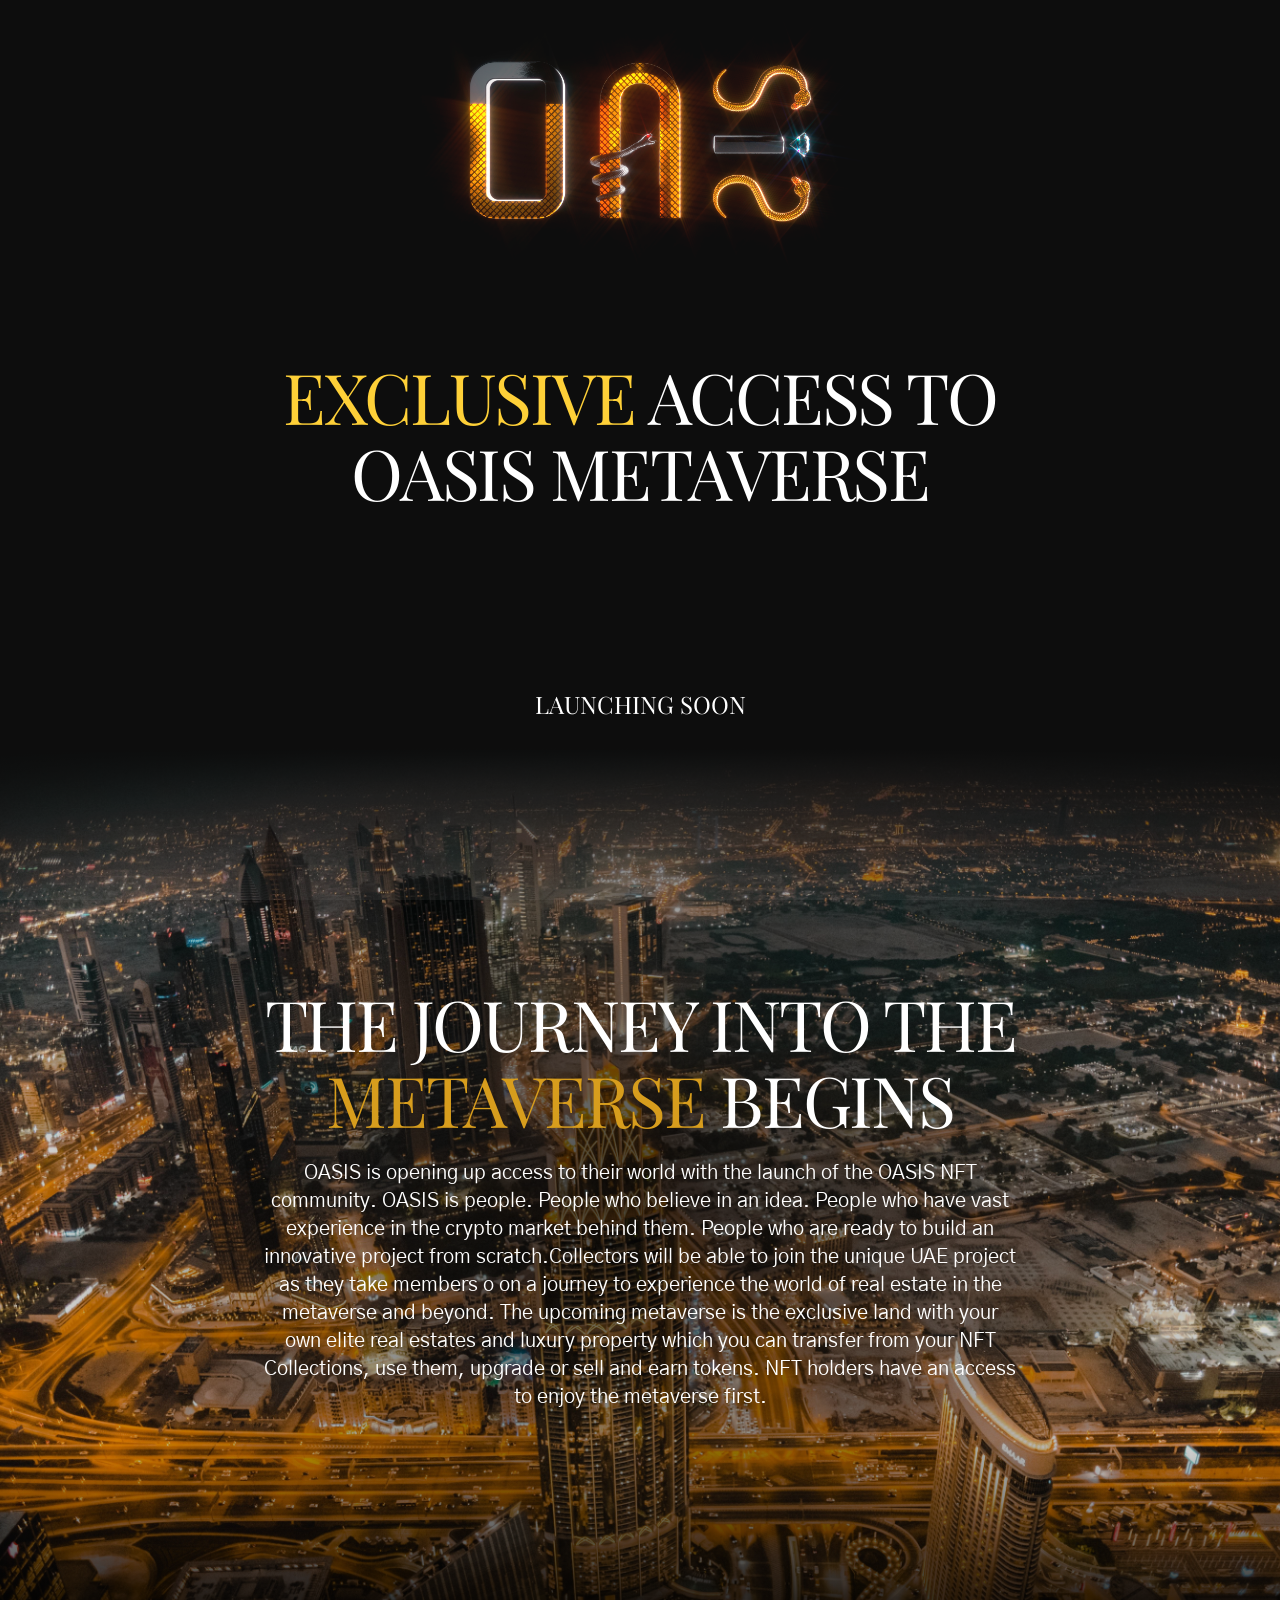
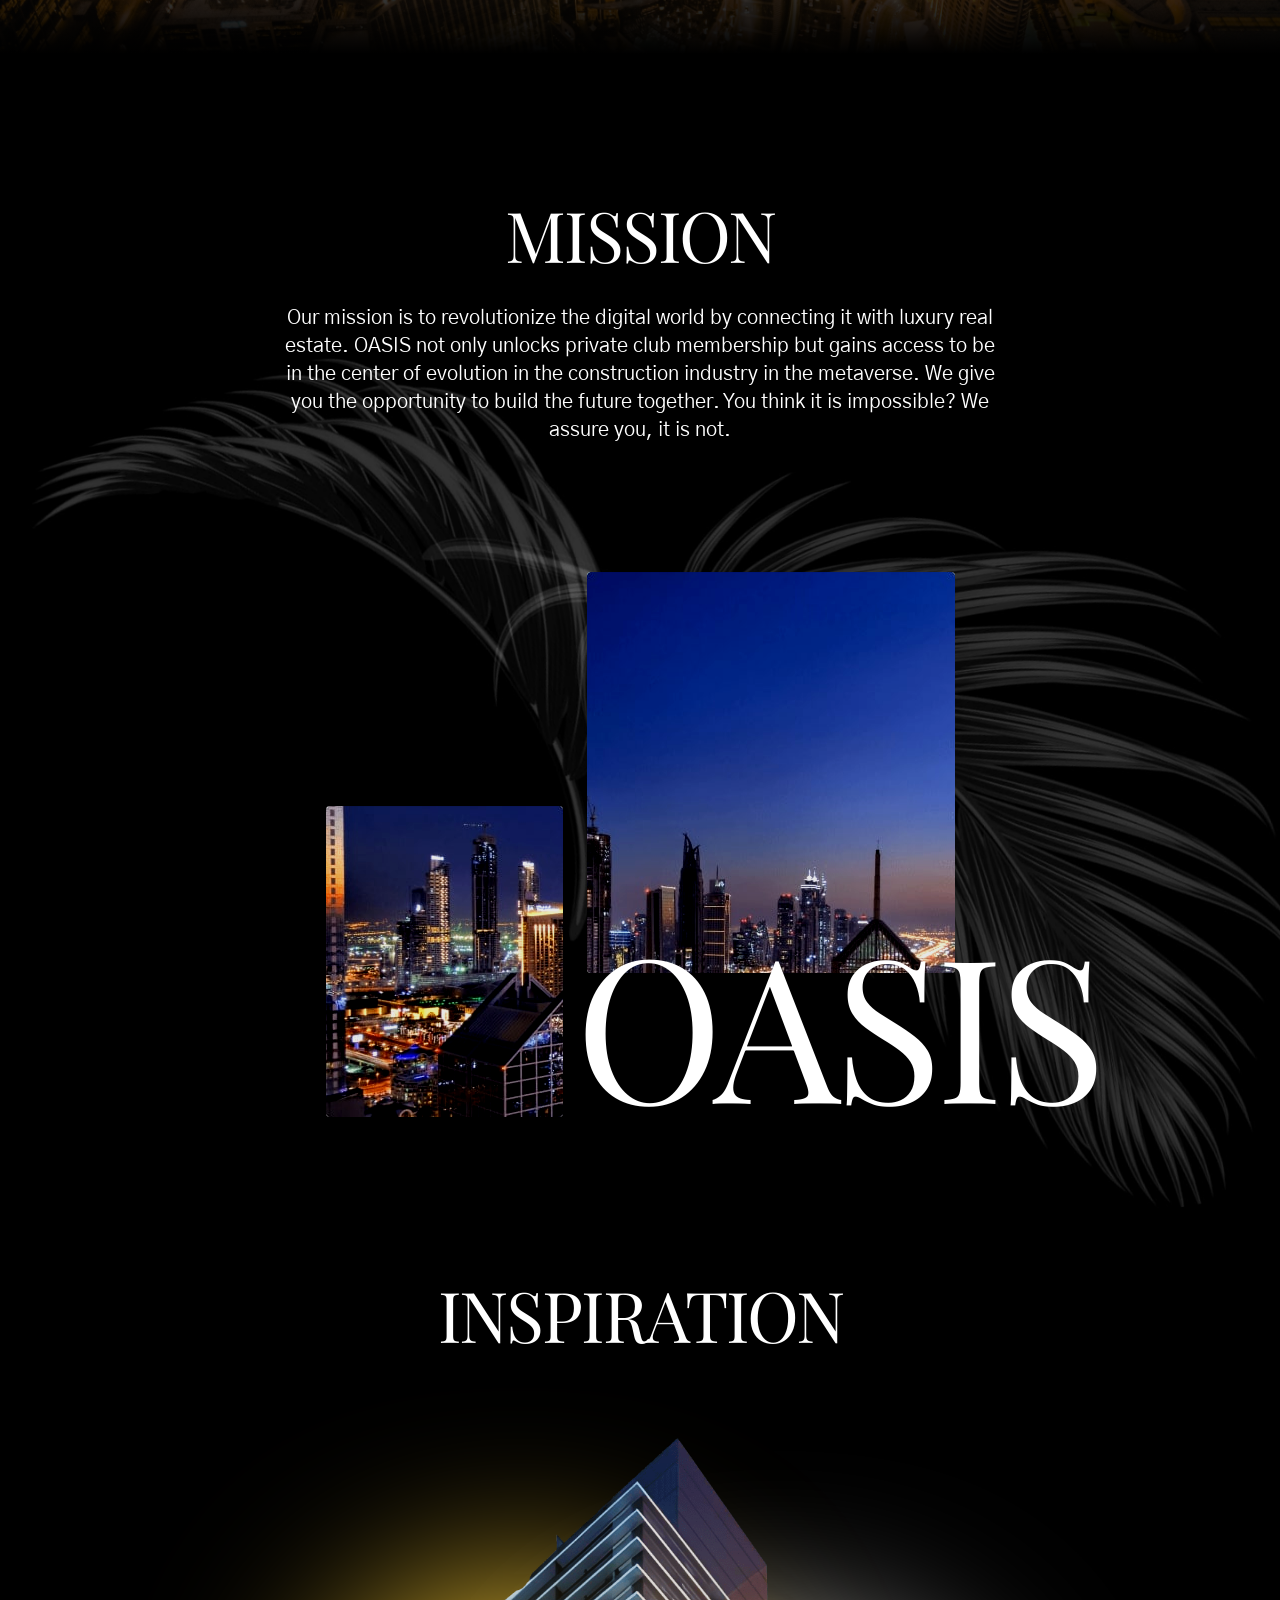
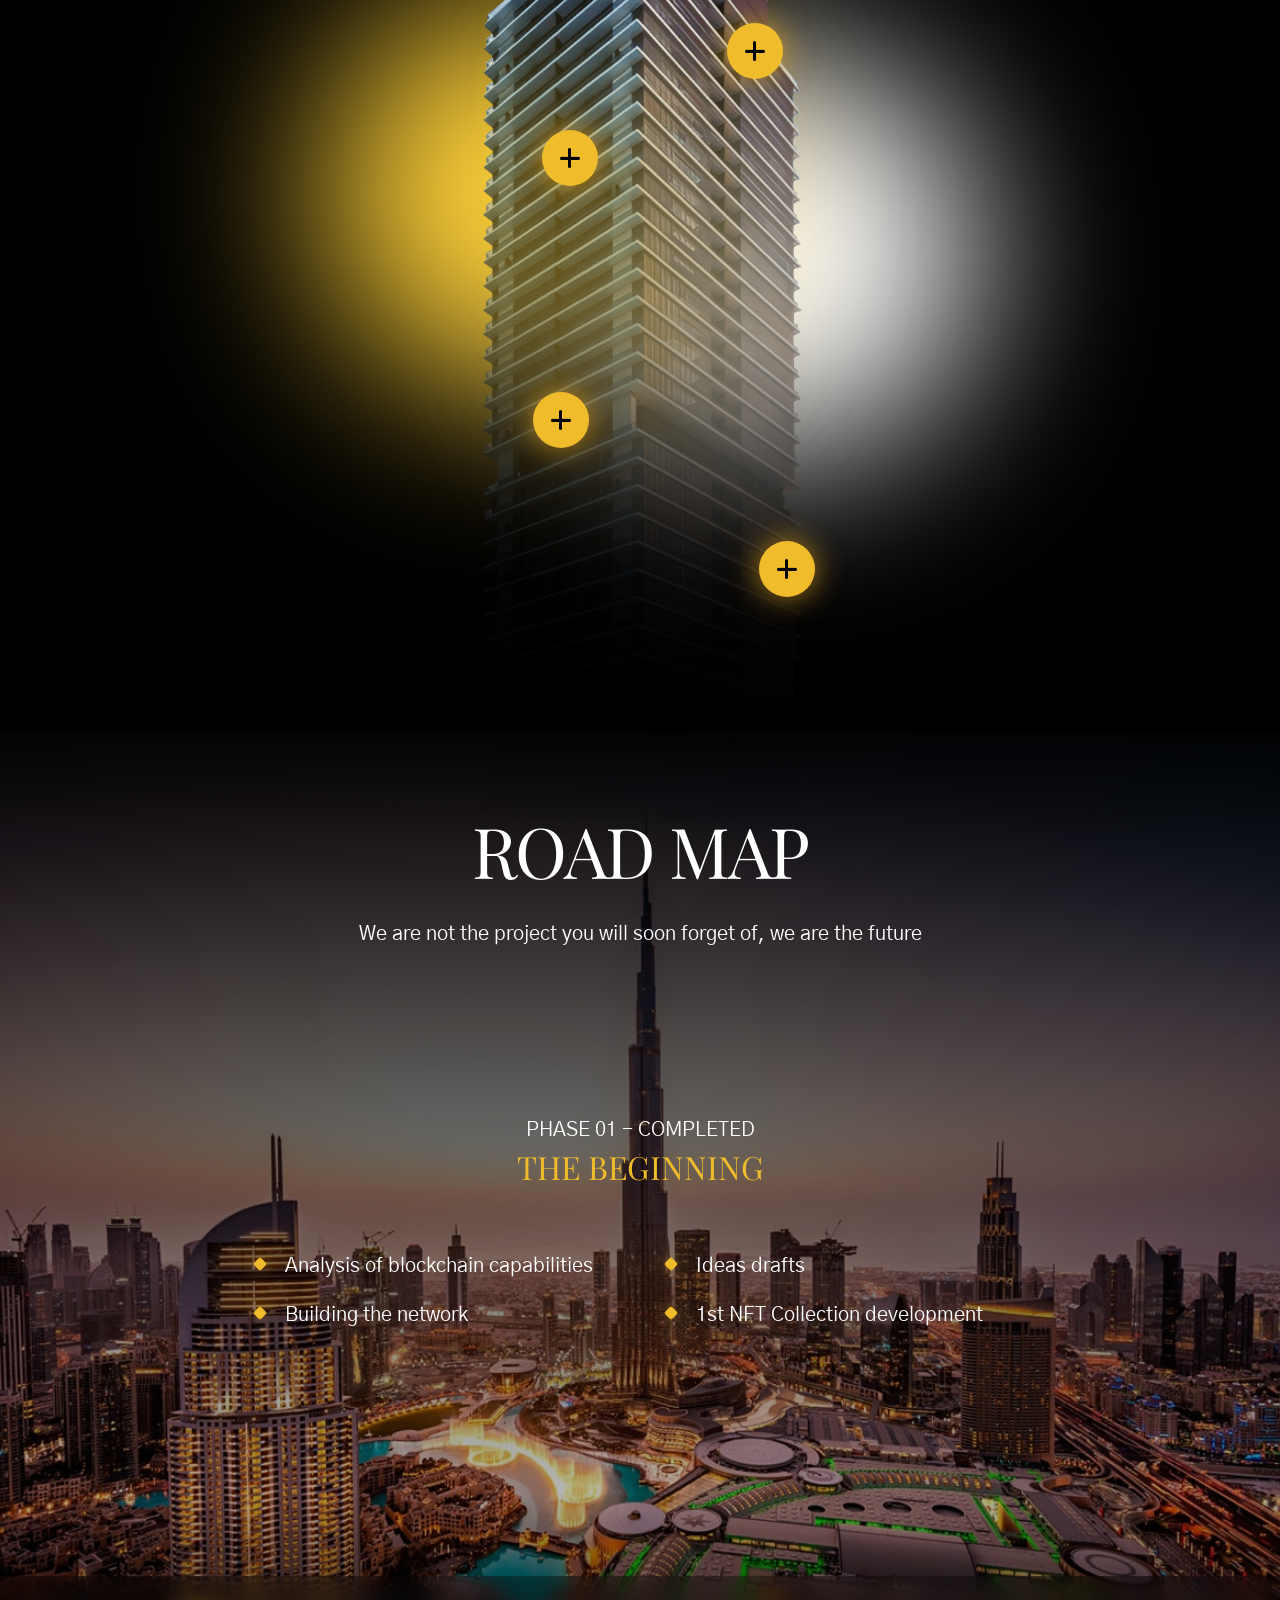
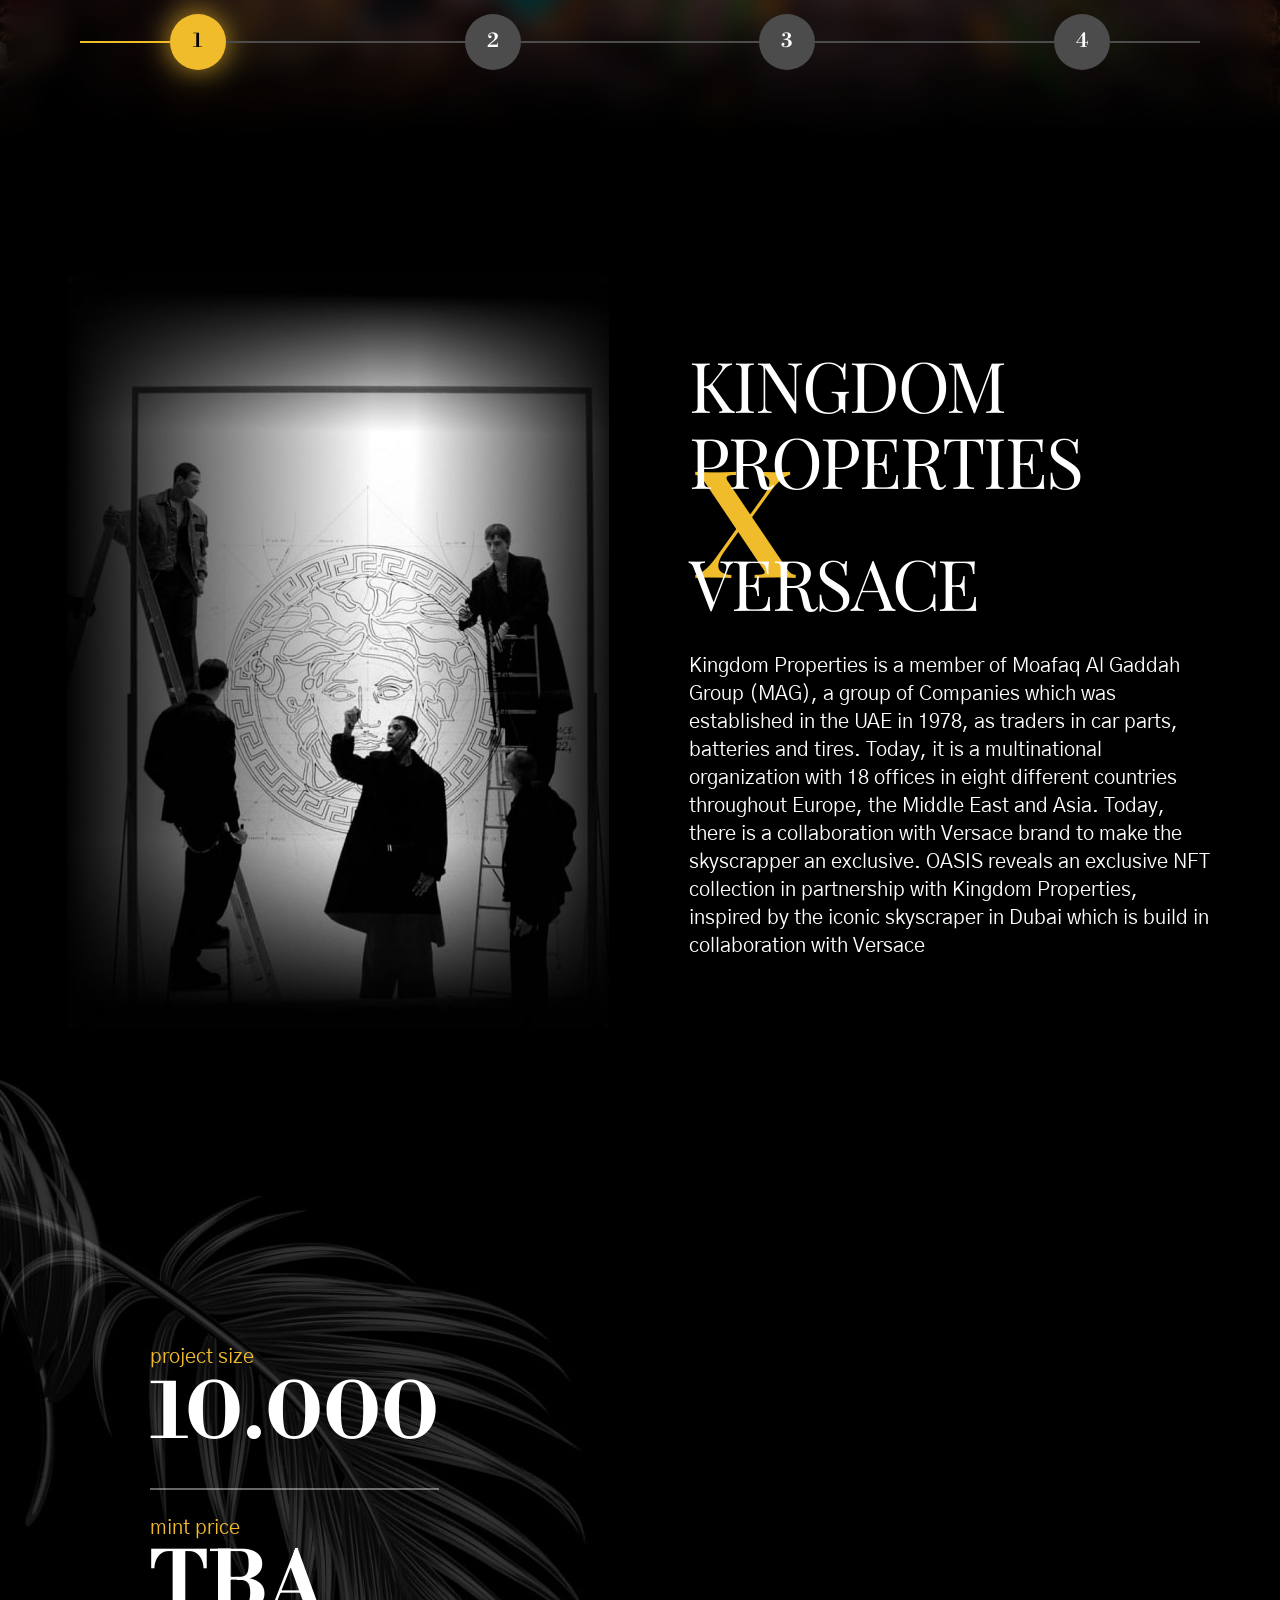
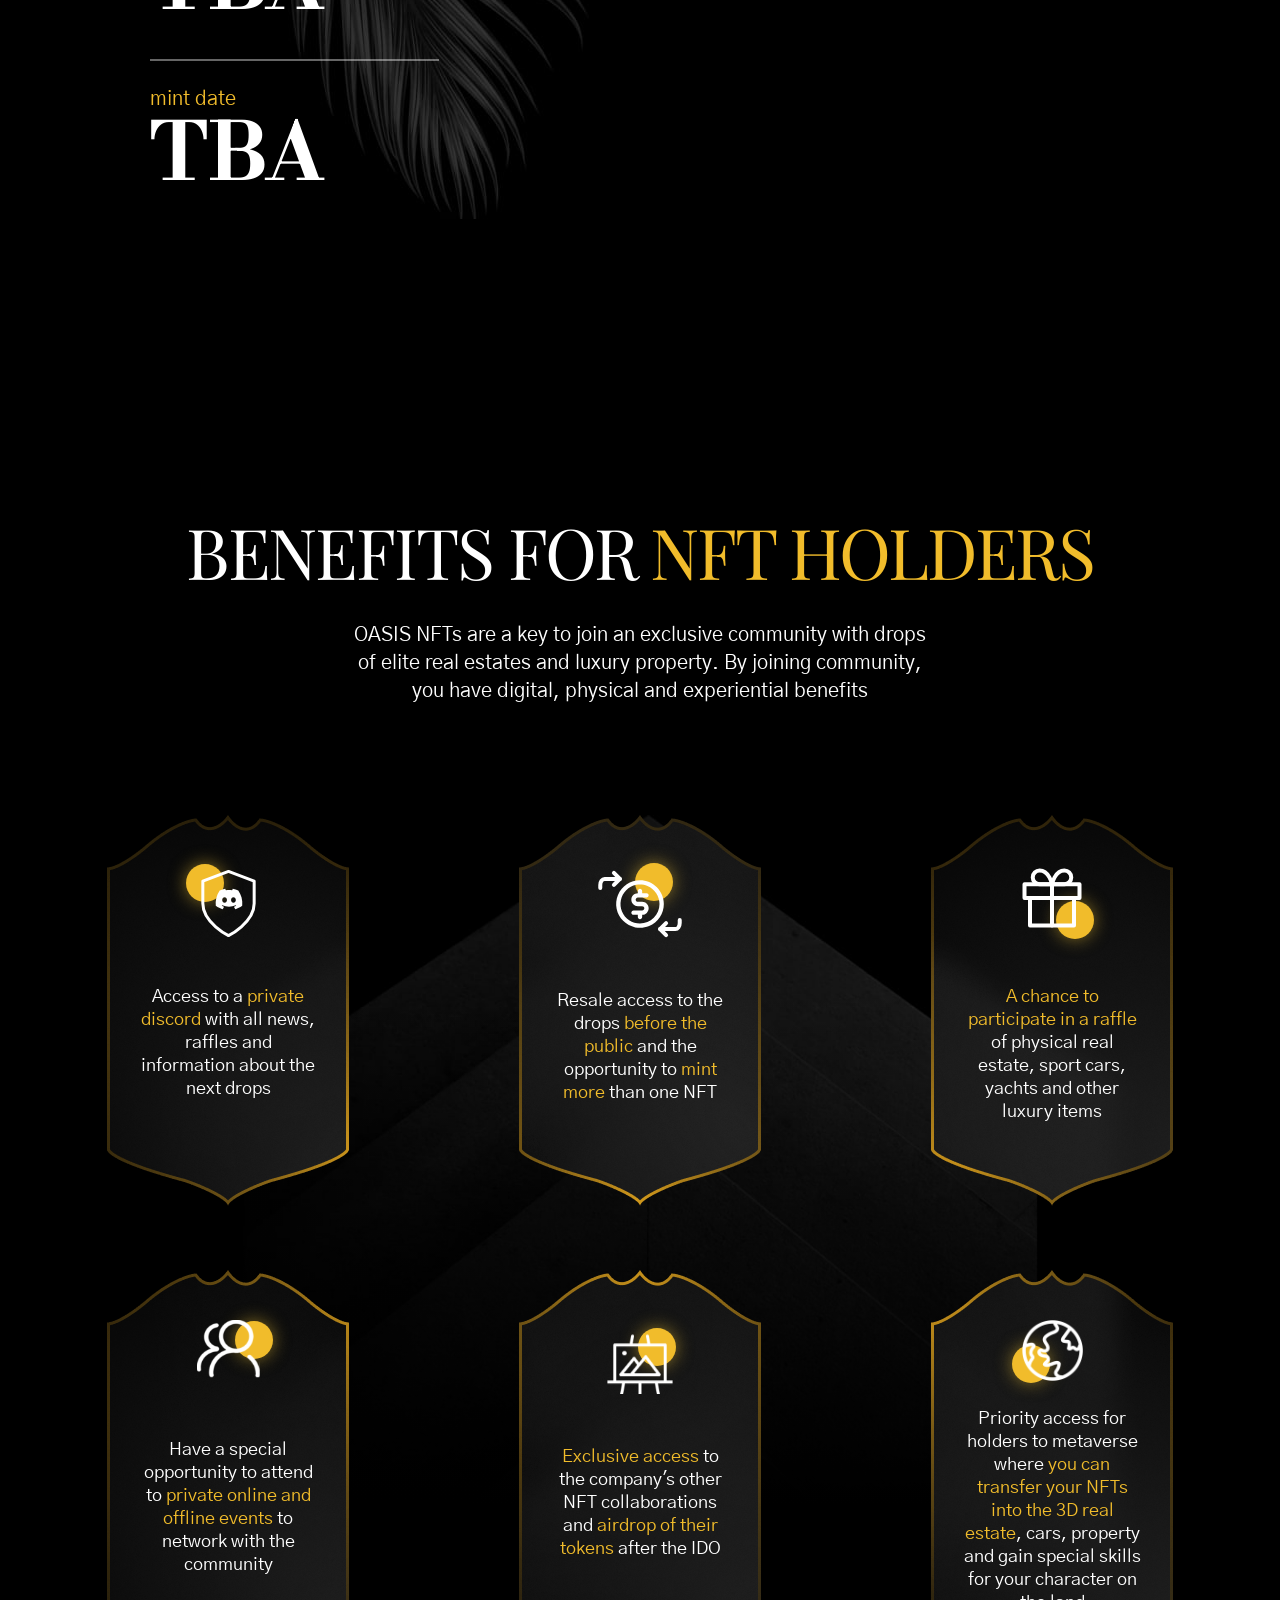
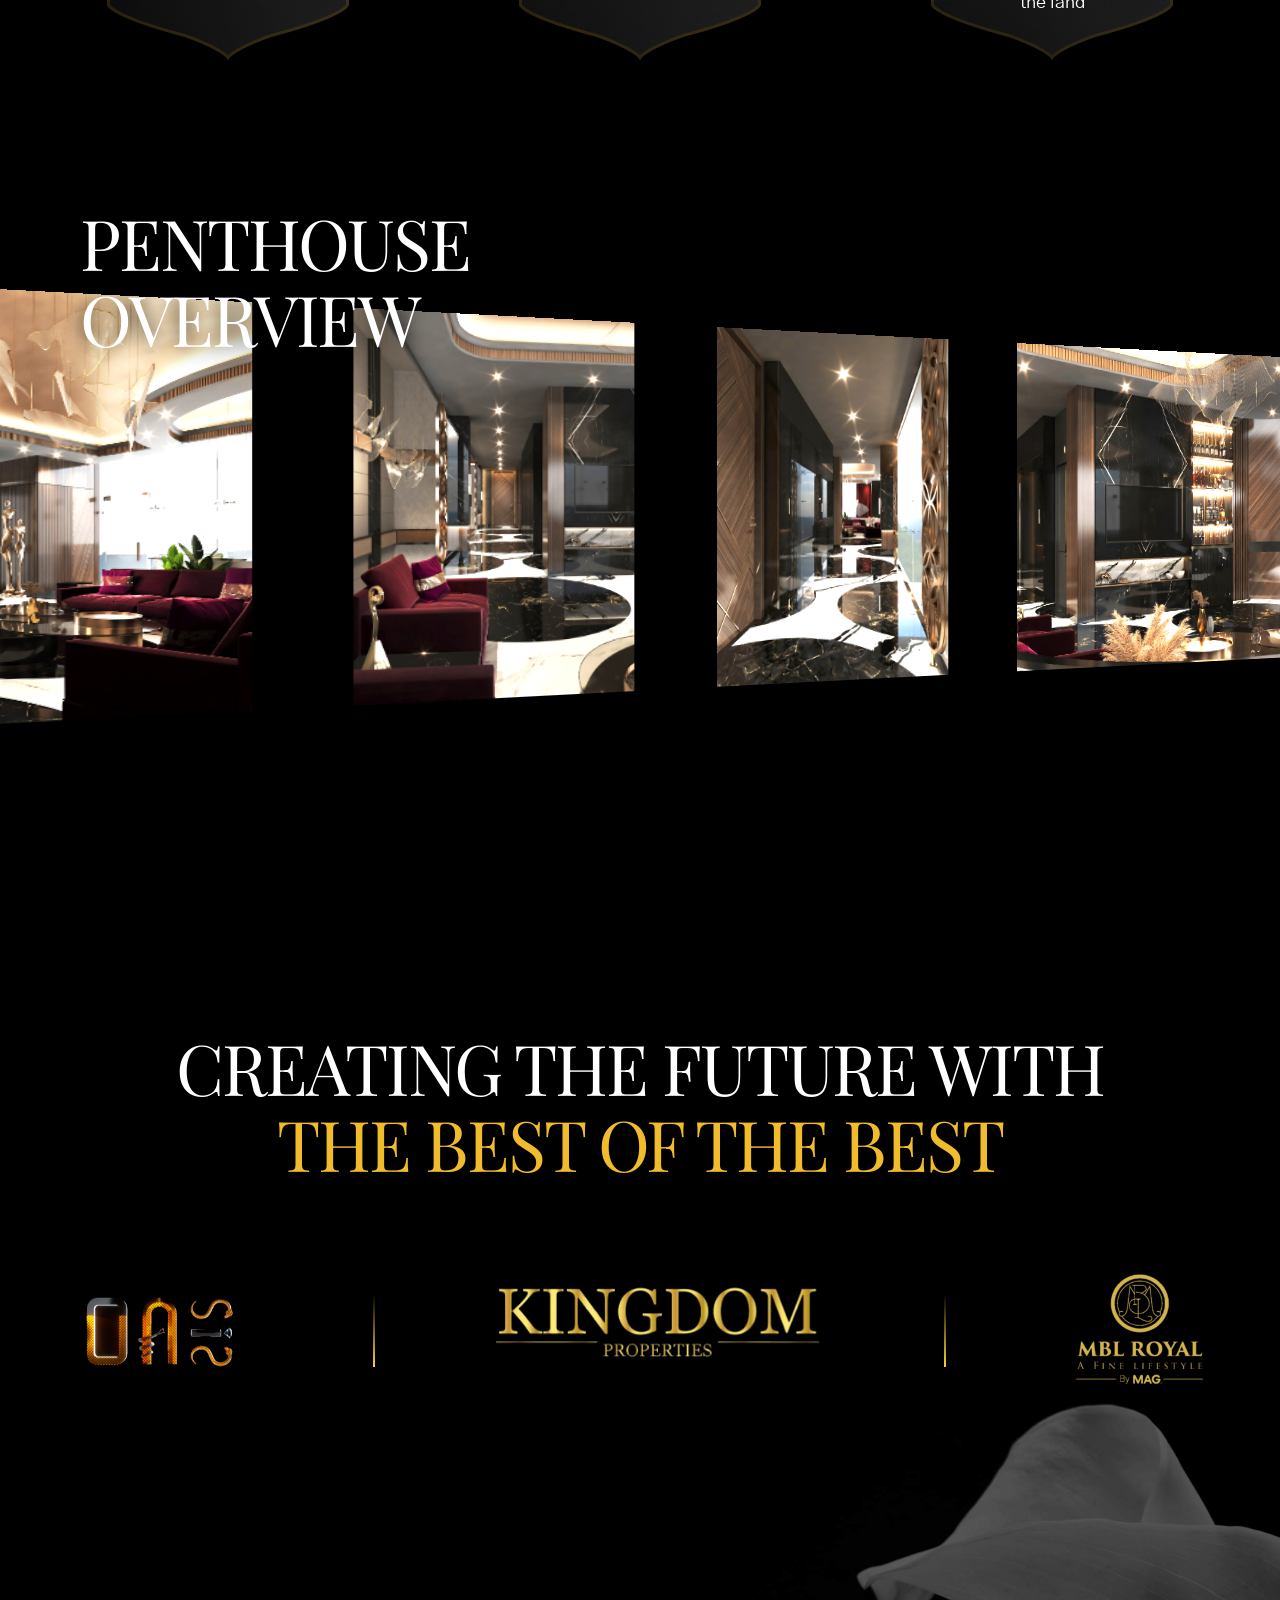
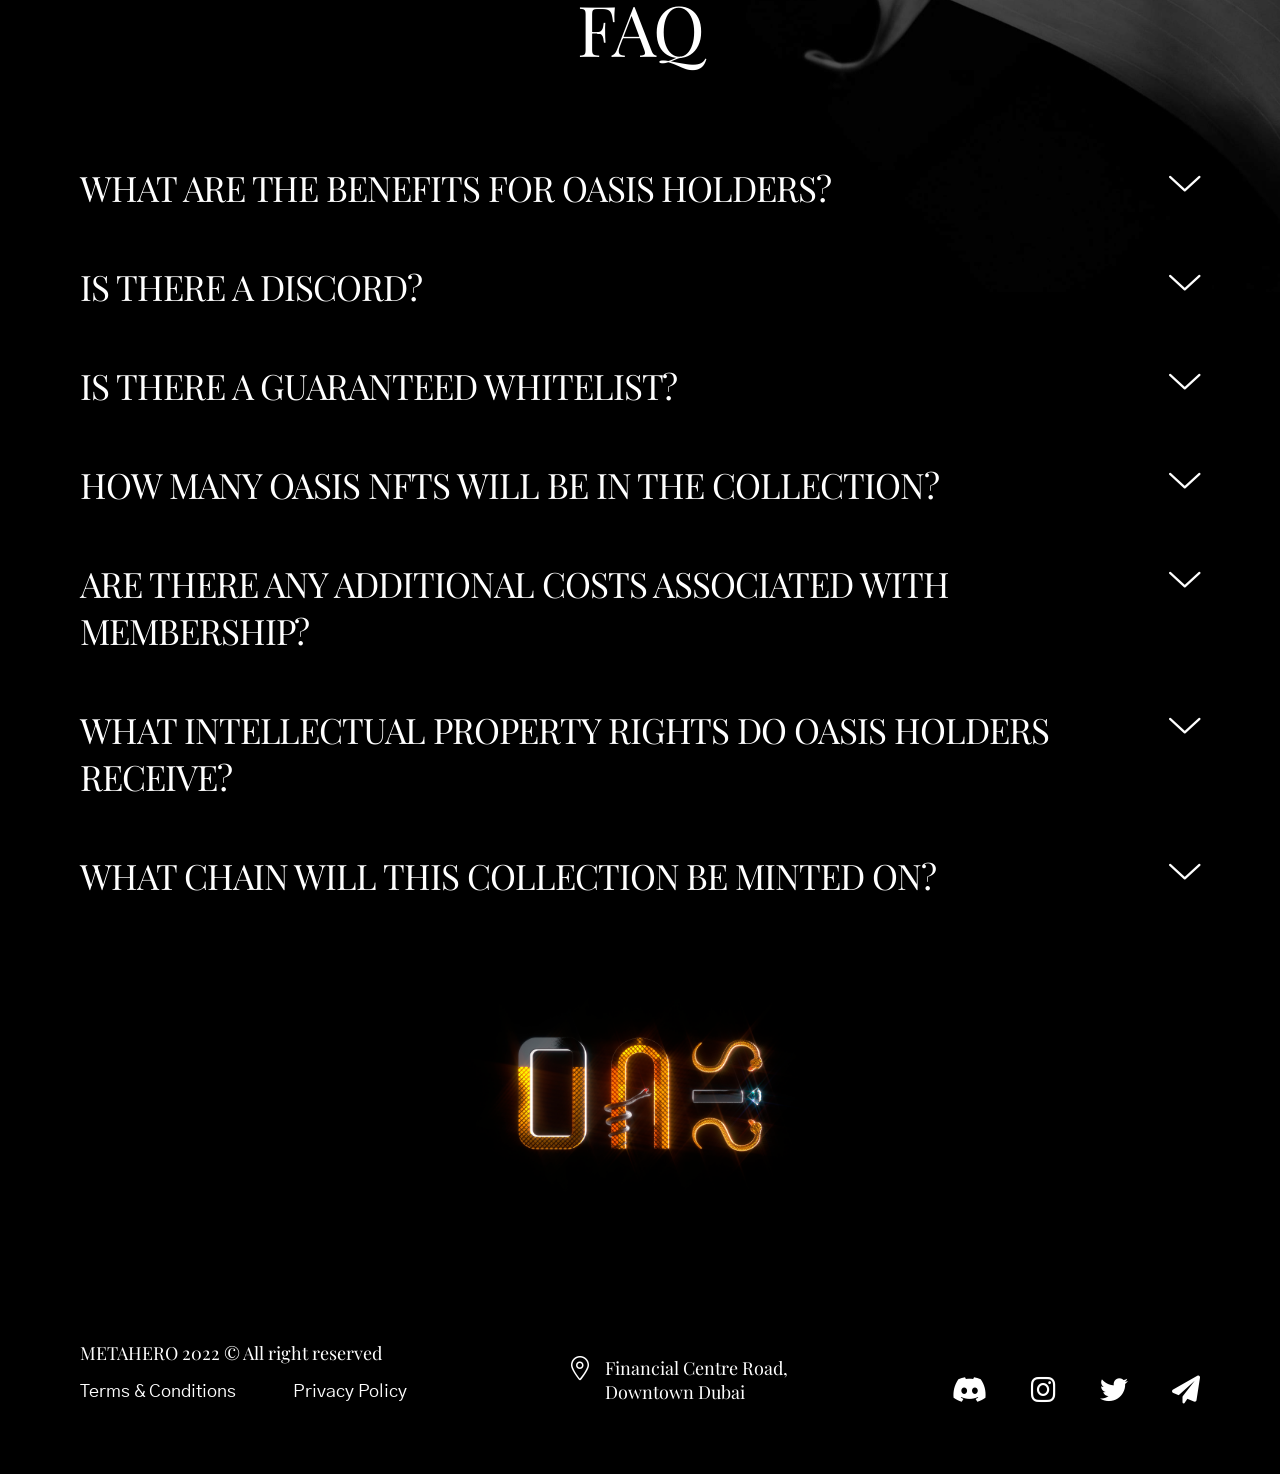
==== commit 1c63de70: "update" ====
--- a/oasis/index.html
+++ b/oasis/index.html
@@ -1 +1 @@
-<!doctype html><html lang="en"><head><meta charset="utf-8"/><link rel="icon" href="./favicon.ico"/><meta name="viewport" content="width=device-width,initial-scale=1"/><title>OASIS</title><script defer="defer" src="./static/js/main.92077b36.js"></script><link href="./static/css/main.d48113c4.css" rel="stylesheet"></head><body><noscript>You need to enable JavaScript to run this app.</noscript><div id="root"></div></body></html>+<!doctype html><html lang="en"><head><meta charset="utf-8"/><link rel="icon" href="./favicon.ico"/><meta name="viewport" content="width=device-width,initial-scale=1"/><title>OASIS</title><script defer="defer" src="./static/js/main.817b0e44.js"></script><link href="./static/css/main.55f13611.css" rel="stylesheet"></head><body><noscript>You need to enable JavaScript to run this app.</noscript><div id="model-container"></div><div id="root"></div></body></html>
--- a/oasis/static/css/main.55f13611.css
+++ b/oasis/static/css/main.55f13611.css
@@ -0,0 +1,8 @@
+@font-face{font-family:Playfair Display Regular;font-style:normal;font-weight:400;src:url(../../static/media/Regular.9134e220915a0da14481.ttf) format("truetype")}@font-face{font-family:Playfair Display SemiBold;font-style:normal;font-weight:400;src:url(../../static/media/SemiBold.f7601ee606c40639c976.ttf) format("truetype")}@font-face{font-family:Gothic A1 Regular;font-style:normal;font-weight:400;src:url(../../static/media/Regular.f8d31e6379bbc3879859.ttf) format("truetype")}@font-face{font-family:Libre Bodoni Medium;font-style:normal;font-weight:400;src:url(../../static/media/Medium.5bcc0abbbabce9113545.ttf) format("truetype")}@font-face{font-family:Libre Bodoni Bold;font-style:normal;font-weight:400;src:url(../../static/media/Bold.0a0a435e1b10ba6daa93.ttf) format("truetype")}*{box-sizing:border-box;margin:0;padding:0;-webkit-user-select:none;-ms-user-select:none;user-select:none}:root{--primary-color:#f1bc2b;--black-color:#000;--white-color:#fff;--gray-color:#4c4c4c;--desktop-headline-font:400 70px/76px "Playfair Display Regular";--desktop-title-font:400 24px "Playfair Display Regular";--desktop-regular-font:400 20px/140% "Gothic A1 Regular";--desktop-footnote-font:400 18px "Gothic A1 Regular"}@media (max-width:947px){:root{--desktop-headline-font:400 50px/54px "Playfair Display Regular";--desktop-regular-font:400 18px/140% "Gothic A1 Regular"}}@media (max-width:587px){:root{--desktop-headline-font:400 34px/40px "Playfair Display Regular";--desktop-footnote-font:400 13px "Gothic A1 Regular";--desktop-regular-font:400 16px/140% "Gothic A1 Regular"}}body{background:#000;background:var(--black-color);overflow-x:hidden;scroll-behavior:smooth}.headline-font{font:400 70px/76px Playfair Display Regular;font:var(--desktop-headline-font);letter-spacing:-.03em;transition:all .4s ease}.fadeIn{-webkit-animation-duration:1s;animation-duration:1s;-webkit-animation-fill-mode:forwards;animation-fill-mode:forwards;-webkit-animation-name:fadeIn;animation-name:fadeIn}@-webkit-keyframes fadeIn{0%{opacity:0}to{opacity:1}}@keyframes fadeIn{0%{opacity:0}to{opacity:1}}.fadeInUp{-webkit-animation-duration:1s;animation-duration:1s;-webkit-animation-fill-mode:forwards;animation-fill-mode:forwards;-webkit-animation-name:fadeInUp;animation-name:fadeInUp}@-webkit-keyframes fadeInUp{0%{opacity:0;-webkit-transform:translateY(200px);transform:translateY(200px)}to{opacity:1;-webkit-transform:translateY(0);transform:translateY(0)}}@keyframes fadeInUp{0%{opacity:0;-webkit-transform:translateY(200px);transform:translateY(200px)}to{opacity:1;-webkit-transform:translateY(0);transform:translateY(0)}}.fadeInDown{-webkit-animation-duration:1s;animation-duration:1s;-webkit-animation-fill-mode:forwards;animation-fill-mode:forwards;-webkit-animation-name:fadeInDown;animation-name:fadeInDown}@-webkit-keyframes fadeInDown{0%{opacity:0;-webkit-transform:translateY(-200px);transform:translateY(-200px)}to{opacity:1;-webkit-transform:translateY(0);transform:translateY(0)}}@keyframes fadeInDown{0%{opacity:0;-webkit-transform:translateY(-200px);transform:translateY(-200px)}to{opacity:1;-webkit-transform:translateY(0);transform:translateY(0)}}.fadeOut{-webkit-animation-duration:1s;animation-duration:1s;-webkit-animation-fill-mode:forwards;animation-fill-mode:forwards;-webkit-animation-name:fadeOut;animation-name:fadeOut}@-webkit-keyframes fadeOut{0%{opacity:1}to{opacity:0}}@keyframes fadeOut{0%{opacity:1}to{opacity:0}}.fadeInRight{-webkit-animation-duration:1s;animation-duration:1s;-webkit-animation-fill-mode:forwards;animation-fill-mode:forwards;-webkit-animation-name:fadeInRight;animation-name:fadeInRight}@-webkit-keyframes fadeInRight{0%{opacity:0;-webkit-transform:translateX(-200px);transform:translateX(-200px)}to{opacity:1;-webkit-transform:translateX(0);transform:translateX(0)}}@keyframes fadeInRight{0%{opacity:0;-webkit-transform:translateX(-200px);transform:translateX(-200px)}to{opacity:1;-webkit-transform:translateX(0);transform:translateX(0)}}.fadeOutRight{-webkit-animation-duration:1s;animation-duration:1s;-webkit-animation-fill-mode:forwards;animation-fill-mode:forwards;-webkit-animation-name:fadeOutRight;animation-name:fadeOutRight}@-webkit-keyframes fadeOutRight{0%{opacity:1;-webkit-transform:translateX(0);transform:translateX(0)}to{opacity:0;-webkit-transform:translateX(200px);transform:translateX(200px)}}@keyframes fadeOutRight{0%{opacity:1;-webkit-transform:translateX(0);transform:translateX(0)}to{opacity:0;-webkit-transform:translateX(200px);transform:translateX(200px)}}.fadeOutUp{-webkit-animation-duration:1s;animation-duration:1s;-webkit-animation-fill-mode:forwards;animation-fill-mode:forwards;-webkit-animation-name:fadeOutUp;animation-name:fadeOutUp}@-webkit-keyframes fadeOutUp{0%{opacity:1;-webkit-transform:translateY(0);transform:translateY(0)}to{opacity:0;-webkit-transform:translateY(-200px);transform:translateY(-200px)}}@keyframes fadeOutUp{0%{opacity:1;-webkit-transform:translateY(0);transform:translateY(0)}to{opacity:0;-webkit-transform:translateY(-200px);transform:translateY(-200px)}}
+
+/*!
+ * Font Awesome Pro 6.0.0 by @fontawesome - https://fontawesome.com
+ * License - https://fontawesome.com/license (Commercial License)
+ * Copyright 2022 Fonticons, Inc.
+ */.fa{font-family:Font Awesome\ 6 Pro;font-family:var(--fa-style-family,"Font Awesome 6 Pro");font-weight:900;font-weight:var(--fa-style,900)}.fa,.fa-brands,.fa-duotone,.fa-light,.fa-regular,.fa-solid,.fa-thin,.fab,.fad,.fal,.far,.fas,.fat{-moz-osx-font-smoothing:grayscale;-webkit-font-smoothing:antialiased;-webkit-font-feature-settings:normal;font-feature-settings:normal;text-rendering:auto;display:inline-block;display:var(--fa-display,inline-block);font-style:normal;font-variant:normal;line-height:1}.fa-1x{font-size:1em}.fa-2x{font-size:2em}.fa-3x{font-size:3em}.fa-4x{font-size:4em}.fa-5x{font-size:5em}.fa-6x{font-size:6em}.fa-7x{font-size:7em}.fa-8x{font-size:8em}.fa-9x{font-size:9em}.fa-10x{font-size:10em}.fa-2xs{font-size:.625em;line-height:.1em;vertical-align:.225em}.fa-xs{font-size:.75em;line-height:.08333em;vertical-align:.125em}.fa-sm{font-size:.875em;line-height:.07143em;vertical-align:.05357em}.fa-lg{font-size:1.25em;line-height:.05em;vertical-align:-.075em}.fa-xl{font-size:1.5em;line-height:.04167em;vertical-align:-.125em}.fa-2xl{font-size:2em;line-height:.03125em;vertical-align:-.1875em}.fa-fw{text-align:center;width:1.25em}.fa-ul{list-style-type:none;margin-left:2.5em;margin-left:var(--fa-li-margin,2.5em);padding-left:0}.fa-ul>li{position:relative}.fa-li{left:-2em;left:calc(var(--fa-li-width, 2em)*-1);line-height:inherit;position:absolute;text-align:center;width:2em;width:var(--fa-li-width,2em)}.fa-border{border:.08em solid #eee;border:var(--fa-border-width,.08em) var(--fa-border-style,solid) var(--fa-border-color,#eee);border-radius:.1em;border-radius:var(--fa-border-radius,.1em);padding:.2em .25em .15em;padding:var(--fa-border-padding,.2em .25em .15em)}.fa-pull-left{float:left;margin-right:.3em;margin-right:var(--fa-pull-margin,.3em)}.fa-pull-right{float:right;margin-left:.3em;margin-left:var(--fa-pull-margin,.3em)}.fa-beat{-webkit-animation-delay:0;-webkit-animation-delay:var(--fa-animation-delay,0);animation-delay:0;animation-delay:var(--fa-animation-delay,0);-webkit-animation-direction:normal;-webkit-animation-direction:var(--fa-animation-direction,normal);animation-direction:normal;animation-direction:var(--fa-animation-direction,normal);-webkit-animation-duration:1s;-webkit-animation-duration:var(--fa-animation-duration,1s);animation-duration:1s;animation-duration:var(--fa-animation-duration,1s);-webkit-animation-iteration-count:infinite;-webkit-animation-iteration-count:var(--fa-animation-iteration-count,infinite);animation-iteration-count:infinite;animation-iteration-count:var(--fa-animation-iteration-count,infinite);-webkit-animation-name:fa-beat;animation-name:fa-beat;-webkit-animation-timing-function:ease-in-out;-webkit-animation-timing-function:var(--fa-animation-timing,ease-in-out);animation-timing-function:ease-in-out;animation-timing-function:var(--fa-animation-timing,ease-in-out)}.fa-bounce{-webkit-animation-delay:0;-webkit-animation-delay:var(--fa-animation-delay,0);animation-delay:0;animation-delay:var(--fa-animation-delay,0);-webkit-animation-direction:normal;-webkit-animation-direction:var(--fa-animation-direction,normal);animation-direction:normal;animation-direction:var(--fa-animation-direction,normal);-webkit-animation-duration:1s;-webkit-animation-duration:var(--fa-animation-duration,1s);animation-duration:1s;animation-duration:var(--fa-animation-duration,1s);-webkit-animation-iteration-count:infinite;-webkit-animation-iteration-count:var(--fa-animation-iteration-count,infinite);animation-iteration-count:infinite;animation-iteration-count:var(--fa-animation-iteration-count,infinite);-webkit-animation-name:fa-bounce;animation-name:fa-bounce;-webkit-animation-timing-function:cubic-bezier(.28,.84,.42,1);-webkit-animation-timing-function:var(--fa-animation-timing,cubic-bezier(.28,.84,.42,1));animation-timing-function:cubic-bezier(.28,.84,.42,1);animation-timing-function:var(--fa-animation-timing,cubic-bezier(.28,.84,.42,1))}.fa-fade{-webkit-animation-iteration-count:infinite;-webkit-animation-iteration-count:var(--fa-animation-iteration-count,infinite);animation-iteration-count:infinite;animation-iteration-count:var(--fa-animation-iteration-count,infinite);-webkit-animation-name:fa-fade;animation-name:fa-fade;-webkit-animation-timing-function:cubic-bezier(.4,0,.6,1);-webkit-animation-timing-function:var(--fa-animation-timing,cubic-bezier(.4,0,.6,1));animation-timing-function:cubic-bezier(.4,0,.6,1);animation-timing-function:var(--fa-animation-timing,cubic-bezier(.4,0,.6,1))}.fa-beat-fade,.fa-fade{-webkit-animation-delay:0;-webkit-animation-delay:var(--fa-animation-delay,0);animation-delay:0;animation-delay:var(--fa-animation-delay,0);-webkit-animation-direction:normal;-webkit-animation-direction:var(--fa-animation-direction,normal);animation-direction:normal;animation-direction:var(--fa-animation-direction,normal);-webkit-animation-duration:1s;-webkit-animation-duration:var(--fa-animation-duration,1s);animation-duration:1s;animation-duration:var(--fa-animation-duration,1s)}.fa-beat-fade{-webkit-animation-iteration-count:infinite;-webkit-animation-iteration-count:var(--fa-animation-iteration-count,infinite);animation-iteration-count:infinite;animation-iteration-count:var(--fa-animation-iteration-count,infinite);-webkit-animation-name:fa-beat-fade;animation-name:fa-beat-fade;-webkit-animation-timing-function:cubic-bezier(.4,0,.6,1);-webkit-animation-timing-function:var(--fa-animation-timing,cubic-bezier(.4,0,.6,1));animation-timing-function:cubic-bezier(.4,0,.6,1);animation-timing-function:var(--fa-animation-timing,cubic-bezier(.4,0,.6,1))}.fa-flip{-webkit-animation-delay:0;-webkit-animation-delay:var(--fa-animation-delay,0);animation-delay:0;animation-delay:var(--fa-animation-delay,0);-webkit-animation-direction:normal;-webkit-animation-direction:var(--fa-animation-direction,normal);animation-direction:normal;animation-direction:var(--fa-animation-direction,normal);-webkit-animation-duration:1s;-webkit-animation-duration:var(--fa-animation-duration,1s);animation-duration:1s;animation-duration:var(--fa-animation-duration,1s);-webkit-animation-iteration-count:infinite;-webkit-animation-iteration-count:var(--fa-animation-iteration-count,infinite);animation-iteration-count:infinite;animation-iteration-count:var(--fa-animation-iteration-count,infinite);-webkit-animation-name:fa-flip;animation-name:fa-flip;-webkit-animation-timing-function:ease-in-out;-webkit-animation-timing-function:var(--fa-animation-timing,ease-in-out);animation-timing-function:ease-in-out;animation-timing-function:var(--fa-animation-timing,ease-in-out)}.fa-shake{-webkit-animation-duration:1s;-webkit-animation-duration:var(--fa-animation-duration,1s);animation-duration:1s;animation-duration:var(--fa-animation-duration,1s);-webkit-animation-iteration-count:infinite;-webkit-animation-iteration-count:var(--fa-animation-iteration-count,infinite);animation-iteration-count:infinite;animation-iteration-count:var(--fa-animation-iteration-count,infinite);-webkit-animation-name:fa-shake;animation-name:fa-shake;-webkit-animation-timing-function:linear;-webkit-animation-timing-function:var(--fa-animation-timing,linear);animation-timing-function:linear;animation-timing-function:var(--fa-animation-timing,linear)}.fa-shake,.fa-spin{-webkit-animation-delay:0;-webkit-animation-delay:var(--fa-animation-delay,0);animation-delay:0;animation-delay:var(--fa-animation-delay,0);-webkit-animation-direction:normal;-webkit-animation-direction:var(--fa-animation-direction,normal);animation-direction:normal;animation-direction:var(--fa-animation-direction,normal)}.fa-spin{-webkit-animation-duration:2s;-webkit-animation-duration:var(--fa-animation-duration,2s);animation-duration:2s;animation-duration:var(--fa-animation-duration,2s);-webkit-animation-iteration-count:infinite;-webkit-animation-iteration-count:var(--fa-animation-iteration-count,infinite);animation-iteration-count:infinite;animation-iteration-count:var(--fa-animation-iteration-count,infinite);-webkit-animation-name:fa-spin;animation-name:fa-spin;-webkit-animation-timing-function:linear;-webkit-animation-timing-function:var(--fa-animation-timing,linear);animation-timing-function:linear;animation-timing-function:var(--fa-animation-timing,linear)}.fa-spin-reverse{--fa-animation-direction:reverse}.fa-pulse,.fa-spin-pulse{-webkit-animation-direction:normal;-webkit-animation-direction:var(--fa-animation-direction,normal);animation-direction:normal;animation-direction:var(--fa-animation-direction,normal);-webkit-animation-duration:1s;-webkit-animation-duration:var(--fa-animation-duration,1s);animation-duration:1s;animation-duration:var(--fa-animation-duration,1s);-webkit-animation-iteration-count:infinite;-webkit-animation-iteration-count:var(--fa-animation-iteration-count,infinite);animation-iteration-count:infinite;animation-iteration-count:var(--fa-animation-iteration-count,infinite);-webkit-animation-name:fa-spin;animation-name:fa-spin;-webkit-animation-timing-function:steps(8);-webkit-animation-timing-function:var(--fa-animation-timing,steps(8));animation-timing-function:steps(8);animation-timing-function:var(--fa-animation-timing,steps(8))}@media (prefers-reduced-motion:reduce){.fa-beat,.fa-beat-fade,.fa-bounce,.fa-fade,.fa-flip,.fa-pulse,.fa-shake,.fa-spin,.fa-spin-pulse{-webkit-animation-delay:-1ms;animation-delay:-1ms;-webkit-animation-duration:1ms;animation-duration:1ms;-webkit-animation-iteration-count:1;animation-iteration-count:1;transition-delay:0s;transition-duration:0s}}@-webkit-keyframes fa-beat{0%,90%{-webkit-transform:scale(1);transform:scale(1)}45%{-webkit-transform:scale(1.25);-webkit-transform:scale(var(--fa-beat-scale,1.25));transform:scale(1.25);transform:scale(var(--fa-beat-scale,1.25))}}@keyframes fa-beat{0%,90%{-webkit-transform:scale(1);transform:scale(1)}45%{-webkit-transform:scale(1.25);-webkit-transform:scale(var(--fa-beat-scale,1.25));transform:scale(1.25);transform:scale(var(--fa-beat-scale,1.25))}}@-webkit-keyframes fa-bounce{0%{-webkit-transform:scale(1) translateY(0);transform:scale(1) translateY(0)}10%{-webkit-transform:scale(1.1,.9) translateY(0);-webkit-transform:scale(var(--fa-bounce-start-scale-x,1.1),var(--fa-bounce-start-scale-y,.9)) translateY(0);transform:scale(1.1,.9) translateY(0);transform:scale(var(--fa-bounce-start-scale-x,1.1),var(--fa-bounce-start-scale-y,.9)) translateY(0)}30%{-webkit-transform:scale(.9,1.1) translateY(-.5em);-webkit-transform:scale(var(--fa-bounce-jump-scale-x,.9),var(--fa-bounce-jump-scale-y,1.1)) translateY(var(--fa-bounce-height,-.5em));transform:scale(.9,1.1) translateY(-.5em);transform:scale(var(--fa-bounce-jump-scale-x,.9),var(--fa-bounce-jump-scale-y,1.1)) translateY(var(--fa-bounce-height,-.5em))}50%{-webkit-transform:scale(1.05,.95) translateY(0);-webkit-transform:scale(var(--fa-bounce-land-scale-x,1.05),var(--fa-bounce-land-scale-y,.95)) translateY(0);transform:scale(1.05,.95) translateY(0);transform:scale(var(--fa-bounce-land-scale-x,1.05),var(--fa-bounce-land-scale-y,.95)) translateY(0)}57%{-webkit-transform:scale(1) translateY(-.125em);-webkit-transform:scale(1) translateY(var(--fa-bounce-rebound,-.125em));transform:scale(1) translateY(-.125em);transform:scale(1) translateY(var(--fa-bounce-rebound,-.125em))}64%{-webkit-transform:scale(1) translateY(0);transform:scale(1) translateY(0)}to{-webkit-transform:scale(1) translateY(0);transform:scale(1) translateY(0)}}@keyframes fa-bounce{0%{-webkit-transform:scale(1) translateY(0);transform:scale(1) translateY(0)}10%{-webkit-transform:scale(1.1,.9) translateY(0);-webkit-transform:scale(var(--fa-bounce-start-scale-x,1.1),var(--fa-bounce-start-scale-y,.9)) translateY(0);transform:scale(1.1,.9) translateY(0);transform:scale(var(--fa-bounce-start-scale-x,1.1),var(--fa-bounce-start-scale-y,.9)) translateY(0)}30%{-webkit-transform:scale(.9,1.1) translateY(-.5em);-webkit-transform:scale(var(--fa-bounce-jump-scale-x,.9),var(--fa-bounce-jump-scale-y,1.1)) translateY(var(--fa-bounce-height,-.5em));transform:scale(.9,1.1) translateY(-.5em);transform:scale(var(--fa-bounce-jump-scale-x,.9),var(--fa-bounce-jump-scale-y,1.1)) translateY(var(--fa-bounce-height,-.5em))}50%{-webkit-transform:scale(1.05,.95) translateY(0);-webkit-transform:scale(var(--fa-bounce-land-scale-x,1.05),var(--fa-bounce-land-scale-y,.95)) translateY(0);transform:scale(1.05,.95) translateY(0);transform:scale(var(--fa-bounce-land-scale-x,1.05),var(--fa-bounce-land-scale-y,.95)) translateY(0)}57%{-webkit-transform:scale(1) translateY(-.125em);-webkit-transform:scale(1) translateY(var(--fa-bounce-rebound,-.125em));transform:scale(1) translateY(-.125em);transform:scale(1) translateY(var(--fa-bounce-rebound,-.125em))}64%{-webkit-transform:scale(1) translateY(0);transform:scale(1) translateY(0)}to{-webkit-transform:scale(1) translateY(0);transform:scale(1) translateY(0)}}@-webkit-keyframes fa-fade{50%{opacity:.4;opacity:var(--fa-fade-opacity,.4)}}@keyframes fa-fade{50%{opacity:.4;opacity:var(--fa-fade-opacity,.4)}}@-webkit-keyframes fa-beat-fade{0%,to{opacity:.4;opacity:var(--fa-beat-fade-opacity,.4);-webkit-transform:scale(1);transform:scale(1)}50%{opacity:1;-webkit-transform:scale(1.125);-webkit-transform:scale(var(--fa-beat-fade-scale,1.125));transform:scale(1.125);transform:scale(var(--fa-beat-fade-scale,1.125))}}@keyframes fa-beat-fade{0%,to{opacity:.4;opacity:var(--fa-beat-fade-opacity,.4);-webkit-transform:scale(1);transform:scale(1)}50%{opacity:1;-webkit-transform:scale(1.125);-webkit-transform:scale(var(--fa-beat-fade-scale,1.125));transform:scale(1.125);transform:scale(var(--fa-beat-fade-scale,1.125))}}@-webkit-keyframes fa-flip{50%{-webkit-transform:rotateY(-180deg);-webkit-transform:rotate3d(var(--fa-flip-x,0),var(--fa-flip-y,1),var(--fa-flip-z,0),var(--fa-flip-angle,-180deg));transform:rotateY(-180deg);transform:rotate3d(var(--fa-flip-x,0),var(--fa-flip-y,1),var(--fa-flip-z,0),var(--fa-flip-angle,-180deg))}}@keyframes fa-flip{50%{-webkit-transform:rotateY(-180deg);-webkit-transform:rotate3d(var(--fa-flip-x,0),var(--fa-flip-y,1),var(--fa-flip-z,0),var(--fa-flip-angle,-180deg));transform:rotateY(-180deg);transform:rotate3d(var(--fa-flip-x,0),var(--fa-flip-y,1),var(--fa-flip-z,0),var(--fa-flip-angle,-180deg))}}@-webkit-keyframes fa-shake{0%{-webkit-transform:rotate(-15deg);transform:rotate(-15deg)}4%{-webkit-transform:rotate(15deg);transform:rotate(15deg)}24%,8%{-webkit-transform:rotate(-18deg);transform:rotate(-18deg)}12%,28%{-webkit-transform:rotate(18deg);transform:rotate(18deg)}16%{-webkit-transform:rotate(-22deg);transform:rotate(-22deg)}20%{-webkit-transform:rotate(22deg);transform:rotate(22deg)}32%{-webkit-transform:rotate(-12deg);transform:rotate(-12deg)}36%{-webkit-transform:rotate(12deg);transform:rotate(12deg)}40%,to{-webkit-transform:rotate(0deg);transform:rotate(0deg)}}@keyframes fa-shake{0%{-webkit-transform:rotate(-15deg);transform:rotate(-15deg)}4%{-webkit-transform:rotate(15deg);transform:rotate(15deg)}24%,8%{-webkit-transform:rotate(-18deg);transform:rotate(-18deg)}12%,28%{-webkit-transform:rotate(18deg);transform:rotate(18deg)}16%{-webkit-transform:rotate(-22deg);transform:rotate(-22deg)}20%{-webkit-transform:rotate(22deg);transform:rotate(22deg)}32%{-webkit-transform:rotate(-12deg);transform:rotate(-12deg)}36%{-webkit-transform:rotate(12deg);transform:rotate(12deg)}40%,to{-webkit-transform:rotate(0deg);transform:rotate(0deg)}}@-webkit-keyframes fa-spin{0%{-webkit-transform:rotate(0deg);transform:rotate(0deg)}to{-webkit-transform:rotate(1turn);transform:rotate(1turn)}}@keyframes fa-spin{0%{-webkit-transform:rotate(0deg);transform:rotate(0deg)}to{-webkit-transform:rotate(1turn);transform:rotate(1turn)}}.fa-rotate-90{-webkit-transform:rotate(90deg);transform:rotate(90deg)}.fa-rotate-180{-webkit-transform:rotate(180deg);transform:rotate(180deg)}.fa-rotate-270{-webkit-transform:rotate(270deg);transform:rotate(270deg)}.fa-flip-horizontal{-webkit-transform:scaleX(-1);transform:scaleX(-1)}.fa-flip-vertical{-webkit-transform:scaleY(-1);transform:scaleY(-1)}.fa-flip-both,.fa-flip-horizontal.fa-flip-vertical{-webkit-transform:scale(-1);transform:scale(-1)}.fa-rotate-by{-webkit-transform:rotate(none);-webkit-transform:rotate(var(--fa-rotate-angle,none));transform:rotate(none);transform:rotate(var(--fa-rotate-angle,none))}.fa-stack{display:inline-block;height:2em;line-height:2em;position:relative;vertical-align:middle;width:2.5em}.fa-stack-1x,.fa-stack-2x{left:0;position:absolute;text-align:center;width:100%;z-index:auto;z-index:var(--fa-stack-z-index,auto)}.fa-stack-1x{line-height:inherit}.fa-stack-2x{font-size:2em}.fa-inverse{color:#fff;color:var(--fa-inverse,#fff)}.fa-0:before{content:"\30"}.fa-1:before{content:"\31"}.fa-2:before{content:"\32"}.fa-3:before{content:"\33"}.fa-4:before{content:"\34"}.fa-5:before{content:"\35"}.fa-6:before{content:"\36"}.fa-7:before{content:"\37"}.fa-8:before{content:"\38"}.fa-9:before{content:"\39"}.fa-00:before{content:"\e467"}.fa-360-degrees:before{content:"\e2dc"}.fa-a:before{content:"\41"}.fa-abacus:before{content:"\f640"}.fa-accent-grave:before{content:"\60"}.fa-acorn:before{content:"\f6ae"}.fa-address-book:before,.fa-contact-book:before{content:"\f2b9"}.fa-address-card:before,.fa-contact-card:before,.fa-vcard:before{content:"\f2bb"}.fa-air-conditioner:before{content:"\f8f4"}.fa-airplay:before{content:"\e089"}.fa-alarm-clock:before{content:"\f34e"}.fa-alarm-exclamation:before{content:"\f843"}.fa-alarm-plus:before{content:"\f844"}.fa-alarm-snooze:before{content:"\f845"}.fa-album:before{content:"\f89f"}.fa-album-circle-plus:before{content:"\e48c"}.fa-album-circle-user:before{content:"\e48d"}.fa-album-collection:before{content:"\f8a0"}.fa-album-collection-circle-plus:before{content:"\e48e"}.fa-album-collection-circle-user:before{content:"\e48f"}.fa-alicorn:before{content:"\f6b0"}.fa-alien:before{content:"\f8f5"}.fa-alien-8bit:before,.fa-alien-monster:before{content:"\f8f6"}.fa-align-center:before{content:"\f037"}.fa-align-justify:before{content:"\f039"}.fa-align-left:before{content:"\f036"}.fa-align-right:before{content:"\f038"}.fa-align-slash:before{content:"\f846"}.fa-alt:before{content:"\e08a"}.fa-amp-guitar:before{content:"\f8a1"}.fa-ampersand:before{content:"\26"}.fa-anchor:before{content:"\f13d"}.fa-angel:before{content:"\f779"}.fa-angle:before{content:"\e08c"}.fa-angle-90:before{content:"\e08d"}.fa-angle-down:before{content:"\f107"}.fa-angle-left:before{content:"\f104"}.fa-angle-right:before{content:"\f105"}.fa-angle-up:before{content:"\f106"}.fa-angle-double-down:before,.fa-angles-down:before{content:"\f103"}.fa-angle-double-left:before,.fa-angles-left:before{content:"\f100"}.fa-angle-double-right:before,.fa-angles-right:before{content:"\f101"}.fa-angle-double-up:before,.fa-angles-up:before{content:"\f102"}.fa-ankh:before{content:"\f644"}.fa-apartment:before{content:"\e468"}.fa-aperture:before{content:"\e2df"}.fa-apostrophe:before{content:"\27"}.fa-apple-core:before{content:"\e08f"}.fa-apple-alt:before,.fa-apple-whole:before{content:"\f5d1"}.fa-archway:before{content:"\f557"}.fa-arrow-down:before{content:"\f063"}.fa-arrow-down-1-9:before,.fa-sort-numeric-asc:before,.fa-sort-numeric-down:before{content:"\f162"}.fa-arrow-down-9-1:before,.fa-sort-numeric-desc:before,.fa-sort-numeric-down-alt:before{content:"\f886"}.fa-arrow-down-a-z:before,.fa-sort-alpha-asc:before,.fa-sort-alpha-down:before{content:"\f15d"}.fa-arrow-down-arrow-up:before,.fa-sort-alt:before{content:"\f883"}.fa-arrow-down-big-small:before,.fa-sort-size-down:before{content:"\f88c"}.fa-arrow-down-from-dotted-line:before{content:"\e090"}.fa-arrow-down-from-line:before,.fa-arrow-from-top:before{content:"\f345"}.fa-arrow-down-left:before{content:"\e091"}.fa-arrow-down-left-and-arrow-up-right-to-center:before{content:"\e092"}.fa-arrow-down-long:before,.fa-long-arrow-down:before{content:"\f175"}.fa-arrow-down-right:before{content:"\e093"}.fa-arrow-down-short-wide:before,.fa-sort-amount-desc:before,.fa-sort-amount-down-alt:before{content:"\f884"}.fa-arrow-down-small-big:before,.fa-sort-size-down-alt:before{content:"\f88d"}.fa-arrow-down-square-triangle:before,.fa-sort-shapes-down-alt:before{content:"\f889"}.fa-arrow-down-to-bracket:before{content:"\e094"}.fa-arrow-down-to-dotted-line:before{content:"\e095"}.fa-arrow-down-to-line:before,.fa-arrow-to-bottom:before{content:"\f33d"}.fa-arrow-down-to-square:before{content:"\e096"}.fa-arrow-down-triangle-square:before,.fa-sort-shapes-down:before{content:"\f888"}.fa-arrow-down-wide-short:before,.fa-sort-amount-asc:before,.fa-sort-amount-down:before{content:"\f160"}.fa-arrow-down-z-a:before,.fa-sort-alpha-desc:before,.fa-sort-alpha-down-alt:before{content:"\f881"}.fa-arrow-left:before{content:"\f060"}.fa-arrow-from-right:before,.fa-arrow-left-from-line:before{content:"\f344"}.fa-arrow-left-long:before,.fa-long-arrow-left:before{content:"\f177"}.fa-arrow-left-long-to-line:before{content:"\e3d4"}.fa-arrow-left-to-line:before,.fa-arrow-to-left:before{content:"\f33e"}.fa-arrow-pointer:before,.fa-mouse-pointer:before{content:"\f245"}.fa-arrow-right:before{content:"\f061"}.fa-arrow-right-arrow-left:before,.fa-exchange:before{content:"\f0ec"}.fa-arrow-right-from-bracket:before,.fa-sign-out:before{content:"\f08b"}.fa-arrow-from-left:before,.fa-arrow-right-from-line:before{content:"\f343"}.fa-arrow-right-long:before,.fa-long-arrow-right:before{content:"\f178"}.fa-arrow-right-long-to-line:before{content:"\e3d5"}.fa-arrow-right-to-bracket:before,.fa-sign-in:before{content:"\f090"}.fa-arrow-right-to-line:before,.fa-arrow-to-right:before{content:"\f340"}.fa-arrow-left-rotate:before,.fa-arrow-rotate-back:before,.fa-arrow-rotate-backward:before,.fa-arrow-rotate-left:before,.fa-undo:before{content:"\f0e2"}.fa-arrow-right-rotate:before,.fa-arrow-rotate-forward:before,.fa-arrow-rotate-right:before,.fa-redo:before{content:"\f01e"}.fa-arrow-trend-down:before{content:"\e097"}.fa-arrow-trend-up:before{content:"\e098"}.fa-arrow-turn-down:before,.fa-level-down:before{content:"\f149"}.fa-arrow-turn-down-left:before{content:"\e2e1"}.fa-arrow-turn-down-right:before{content:"\e3d6"}.fa-arrow-turn-up:before,.fa-level-up:before{content:"\f148"}.fa-arrow-up:before{content:"\f062"}.fa-arrow-up-1-9:before,.fa-sort-numeric-up:before{content:"\f163"}.fa-arrow-up-9-1:before,.fa-sort-numeric-up-alt:before{content:"\f887"}.fa-arrow-up-a-z:before,.fa-sort-alpha-up:before{content:"\f15e"}.fa-arrow-up-arrow-down:before,.fa-sort-up-down:before{content:"\e099"}.fa-arrow-up-big-small:before,.fa-sort-size-up:before{content:"\f88e"}.fa-arrow-up-from-bracket:before{content:"\e09a"}.fa-arrow-up-from-dotted-line:before{content:"\e09b"}.fa-arrow-from-bottom:before,.fa-arrow-up-from-line:before{content:"\f342"}.fa-arrow-up-from-square:before{content:"\e09c"}.fa-arrow-up-left:before{content:"\e09d"}.fa-arrow-up-left-from-circle:before{content:"\e09e"}.fa-arrow-up-long:before,.fa-long-arrow-up:before{content:"\f176"}.fa-arrow-up-right:before{content:"\e09f"}.fa-arrow-up-right-and-arrow-down-left-from-center:before{content:"\e0a0"}.fa-arrow-up-right-from-square:before,.fa-external-link:before{content:"\f08e"}.fa-arrow-up-short-wide:before,.fa-sort-amount-up-alt:before{content:"\f885"}.fa-arrow-up-small-big:before,.fa-sort-size-up-alt:before{content:"\f88f"}.fa-arrow-up-square-triangle:before,.fa-sort-shapes-up-alt:before{content:"\f88b"}.fa-arrow-up-to-dotted-line:before{content:"\e0a1"}.fa-arrow-to-top:before,.fa-arrow-up-to-line:before{content:"\f341"}.fa-arrow-up-triangle-square:before,.fa-sort-shapes-up:before{content:"\f88a"}.fa-arrow-up-wide-short:before,.fa-sort-amount-up:before{content:"\f161"}.fa-arrow-up-z-a:before,.fa-sort-alpha-up-alt:before{content:"\f882"}.fa-arrows-cross:before{content:"\e0a2"}.fa-arrows-from-dotted-line:before{content:"\e0a3"}.fa-arrows-from-line:before{content:"\e0a4"}.fa-arrows-h:before,.fa-arrows-left-right:before{content:"\f07e"}.fa-arrows-maximize:before,.fa-expand-arrows:before{content:"\f31d"}.fa-arrows-minimize:before,.fa-compress-arrows:before{content:"\e0a5"}.fa-arrows-repeat:before,.fa-repeat-alt:before{content:"\f364"}.fa-arrows-repeat-1:before,.fa-repeat-1-alt:before{content:"\f366"}.fa-arrows-retweet:before,.fa-retweet-alt:before{content:"\f361"}.fa-arrows-rotate:before,.fa-refresh:before,.fa-sync:before{content:"\f021"}.fa-arrows-to-dotted-line:before{content:"\e0a6"}.fa-arrows-to-line:before{content:"\e0a7"}.fa-arrows-up-down:before,.fa-arrows-v:before{content:"\f07d"}.fa-arrows-up-down-left-right:before,.fa-arrows:before{content:"\f047"}.fa-asterisk:before{content:"\2a"}.fa-at:before{content:"\40"}.fa-atom:before{content:"\f5d2"}.fa-atom-alt:before,.fa-atom-simple:before{content:"\f5d3"}.fa-audio-description:before{content:"\f29e"}.fa-audio-description-slash:before{content:"\e0a8"}.fa-austral-sign:before{content:"\e0a9"}.fa-avocado:before{content:"\e0aa"}.fa-award:before{content:"\f559"}.fa-award-simple:before{content:"\e0ab"}.fa-axe:before{content:"\f6b2"}.fa-axe-battle:before{content:"\f6b3"}.fa-b:before{content:"\42"}.fa-baby:before{content:"\f77c"}.fa-baby-carriage:before,.fa-carriage-baby:before{content:"\f77d"}.fa-backpack:before{content:"\f5d4"}.fa-backward:before{content:"\f04a"}.fa-backward-fast:before,.fa-fast-backward:before{content:"\f049"}.fa-backward-step:before,.fa-step-backward:before{content:"\f048"}.fa-bacon:before{content:"\f7e5"}.fa-bacteria:before{content:"\e059"}.fa-bacterium:before{content:"\e05a"}.fa-badge:before{content:"\f335"}.fa-badge-check:before{content:"\f336"}.fa-badge-dollar:before{content:"\f645"}.fa-badge-percent:before{content:"\f646"}.fa-badge-sheriff:before{content:"\f8a2"}.fa-badger-honey:before{content:"\f6b4"}.fa-badminton:before{content:"\e33a"}.fa-bag-shopping:before,.fa-shopping-bag:before{content:"\f290"}.fa-bagel:before{content:"\e3d7"}.fa-bags-shopping:before{content:"\f847"}.fa-baguette:before{content:"\e3d8"}.fa-bahai:before{content:"\f666"}.fa-baht-sign:before{content:"\e0ac"}.fa-ball-pile:before{content:"\f77e"}.fa-balloon:before{content:"\e2e3"}.fa-balloons:before{content:"\e2e4"}.fa-ballot:before{content:"\f732"}.fa-ballot-check:before{content:"\f733"}.fa-ban:before,.fa-cancel:before{content:"\f05e"}.fa-ban-bug:before,.fa-debug:before{content:"\f7f9"}.fa-ban-parking:before,.fa-parking-circle-slash:before{content:"\f616"}.fa-ban-smoking:before,.fa-smoking-ban:before{content:"\f54d"}.fa-banana:before{content:"\e2e5"}.fa-band-aid:before,.fa-bandage:before{content:"\f462"}.fa-bangladeshi-taka-sign:before{content:"\e2e6"}.fa-banjo:before{content:"\f8a3"}.fa-barcode:before{content:"\f02a"}.fa-barcode-read:before{content:"\f464"}.fa-barcode-scan:before{content:"\f465"}.fa-bars:before,.fa-navicon:before{content:"\f0c9"}.fa-bars-filter:before{content:"\e0ad"}.fa-bars-progress:before,.fa-tasks-alt:before{content:"\f828"}.fa-bars-sort:before{content:"\e0ae"}.fa-bars-staggered:before,.fa-reorder:before,.fa-stream:before{content:"\f550"}.fa-baseball-ball:before,.fa-baseball:before{content:"\f433"}.fa-baseball-bat-ball:before{content:"\f432"}.fa-basket-shopping:before,.fa-shopping-basket:before{content:"\f291"}.fa-basket-shopping-simple:before,.fa-shopping-basket-alt:before{content:"\e0af"}.fa-basketball-ball:before,.fa-basketball:before{content:"\f434"}.fa-basketball-hoop:before{content:"\f435"}.fa-bat:before{content:"\f6b5"}.fa-bath:before,.fa-bathtub:before{content:"\f2cd"}.fa-battery-bolt:before{content:"\f376"}.fa-battery-0:before,.fa-battery-empty:before{content:"\f244"}.fa-battery-exclamation:before{content:"\e0b0"}.fa-battery-5:before,.fa-battery-full:before,.fa-battery:before{content:"\f240"}.fa-battery-3:before,.fa-battery-half:before{content:"\f242"}.fa-battery-1:before,.fa-battery-low:before{content:"\e0b1"}.fa-battery-2:before,.fa-battery-quarter:before{content:"\f243"}.fa-battery-slash:before{content:"\f377"}.fa-battery-4:before,.fa-battery-three-quarters:before{content:"\f241"}.fa-bed:before{content:"\f236"}.fa-bed-bunk:before{content:"\f8f8"}.fa-bed-empty:before{content:"\f8f9"}.fa-bed-alt:before,.fa-bed-front:before{content:"\f8f7"}.fa-bed-pulse:before,.fa-procedures:before{content:"\f487"}.fa-bee:before{content:"\e0b2"}.fa-beer-foam:before,.fa-beer-mug:before{content:"\e0b3"}.fa-beer-mug-empty:before,.fa-beer:before{content:"\f0fc"}.fa-bell:before{content:"\f0f3"}.fa-bell-concierge:before,.fa-concierge-bell:before{content:"\f562"}.fa-bell-exclamation:before{content:"\f848"}.fa-bell-on:before{content:"\f8fa"}.fa-bell-plus:before{content:"\f849"}.fa-bell-school:before{content:"\f5d5"}.fa-bell-school-slash:before{content:"\f5d6"}.fa-bell-slash:before{content:"\f1f6"}.fa-bells:before{content:"\f77f"}.fa-bench-tree:before{content:"\e2e7"}.fa-bezier-curve:before{content:"\f55b"}.fa-bicycle:before{content:"\f206"}.fa-binary:before{content:"\e33b"}.fa-binary-circle-check:before{content:"\e33c"}.fa-binary-lock:before{content:"\e33d"}.fa-binary-slash:before{content:"\e33e"}.fa-binoculars:before{content:"\f1e5"}.fa-biohazard:before{content:"\f780"}.fa-bird:before{content:"\e469"}.fa-bitcoin-sign:before{content:"\e0b4"}.fa-blanket:before{content:"\f498"}.fa-blanket-fire:before{content:"\e3da"}.fa-blender:before{content:"\f517"}.fa-blender-phone:before{content:"\f6b6"}.fa-blinds:before{content:"\f8fb"}.fa-blinds-open:before{content:"\f8fc"}.fa-blinds-raised:before{content:"\f8fd"}.fa-block:before{content:"\e46a"}.fa-block-brick:before,.fa-wall-brick:before{content:"\e3db"}.fa-block-brick-fire:before,.fa-firewall:before{content:"\e3dc"}.fa-block-question:before{content:"\e3dd"}.fa-block-quote:before{content:"\e0b5"}.fa-blog:before{content:"\f781"}.fa-blueberries:before{content:"\e2e8"}.fa-bold:before{content:"\f032"}.fa-bolt:before,.fa-zap:before{content:"\f0e7"}.fa-bolt-auto:before{content:"\e0b6"}.fa-bolt-lightning:before{content:"\e0b7"}.fa-bolt-slash:before{content:"\e0b8"}.fa-bomb:before{content:"\f1e2"}.fa-bone:before{content:"\f5d7"}.fa-bone-break:before{content:"\f5d8"}.fa-bong:before{content:"\f55c"}.fa-book:before{content:"\f02d"}.fa-book-arrow-right:before{content:"\e0b9"}.fa-book-arrow-up:before{content:"\e0ba"}.fa-atlas:before,.fa-book-atlas:before{content:"\f558"}.fa-bible:before,.fa-book-bible:before{content:"\f647"}.fa-book-alt:before,.fa-book-blank:before{content:"\f5d9"}.fa-book-bookmark:before{content:"\e0bb"}.fa-book-circle-arrow-right:before{content:"\e0bc"}.fa-book-circle-arrow-up:before{content:"\e0bd"}.fa-book-copy:before{content:"\e0be"}.fa-book-font:before{content:"\e0bf"}.fa-book-heart:before{content:"\f499"}.fa-book-journal-whills:before,.fa-journal-whills:before{content:"\f66a"}.fa-book-medical:before{content:"\f7e6"}.fa-book-open:before{content:"\f518"}.fa-book-open-alt:before,.fa-book-open-cover:before{content:"\e0c0"}.fa-book-open-reader:before,.fa-book-reader:before{content:"\f5da"}.fa-book-quran:before,.fa-quran:before{content:"\f687"}.fa-book-law:before,.fa-book-section:before{content:"\e0c1"}.fa-book-dead:before,.fa-book-skull:before{content:"\f6b7"}.fa-book-sparkles:before,.fa-book-spells:before{content:"\f6b8"}.fa-book-tanakh:before,.fa-tanakh:before{content:"\f827"}.fa-book-user:before{content:"\f7e7"}.fa-bookmark:before{content:"\f02e"}.fa-bookmark-slash:before{content:"\e0c2"}.fa-books:before{content:"\f5db"}.fa-books-medical:before{content:"\f7e8"}.fa-boombox:before{content:"\f8a5"}.fa-boot:before{content:"\f782"}.fa-boot-heeled:before{content:"\e33f"}.fa-booth-curtain:before{content:"\f734"}.fa-border-all:before{content:"\f84c"}.fa-border-bottom:before{content:"\f84d"}.fa-border-bottom-right:before,.fa-border-style-alt:before{content:"\f854"}.fa-border-center-h:before{content:"\f89c"}.fa-border-center-v:before{content:"\f89d"}.fa-border-inner:before{content:"\f84e"}.fa-border-left:before{content:"\f84f"}.fa-border-none:before{content:"\f850"}.fa-border-outer:before{content:"\f851"}.fa-border-right:before{content:"\f852"}.fa-border-top:before{content:"\f855"}.fa-border-style:before,.fa-border-top-left:before{content:"\f853"}.fa-bow-arrow:before{content:"\f6b9"}.fa-bowl-chopsticks:before{content:"\e2e9"}.fa-bowl-chopsticks-noodles:before{content:"\e2ea"}.fa-bowl-hot:before,.fa-soup:before{content:"\f823"}.fa-bowl-rice:before{content:"\e2eb"}.fa-bowl-scoop:before,.fa-bowl-shaved-ice:before{content:"\e3de"}.fa-bowl-scoops:before{content:"\e3df"}.fa-bowl-soft-serve:before{content:"\e46b"}.fa-bowl-spoon:before{content:"\e3e0"}.fa-bowling-ball:before{content:"\f436"}.fa-bowling-ball-pin:before{content:"\e0c3"}.fa-bowling-pins:before{content:"\f437"}.fa-box:before{content:"\f466"}.fa-archive:before,.fa-box-archive:before{content:"\f187"}.fa-box-ballot:before{content:"\f735"}.fa-box-check:before{content:"\f467"}.fa-box-circle-check:before{content:"\e0c4"}.fa-box-dollar:before,.fa-box-usd:before{content:"\f4a0"}.fa-box-heart:before{content:"\f49d"}.fa-box-open:before{content:"\f49e"}.fa-box-full:before,.fa-box-open-full:before{content:"\f49c"}.fa-box-alt:before,.fa-box-taped:before{content:"\f49a"}.fa-box-tissue:before{content:"\e05b"}.fa-boxes-alt:before,.fa-boxes-stacked:before,.fa-boxes:before{content:"\f468"}.fa-boxing-glove:before,.fa-glove-boxing:before{content:"\f438"}.fa-bracket-curly-left:before,.fa-bracket-curly:before{content:"\7b"}.fa-bracket-curly-right:before{content:"\7d"}.fa-bracket-round:before,.fa-parenthesis:before{content:"\28"}.fa-bracket-round-right:before{content:"\29"}.fa-bracket-left:before,.fa-bracket-square:before,.fa-bracket:before{content:"\5b"}.fa-bracket-square-right:before{content:"\5d"}.fa-brackets-curly:before{content:"\f7ea"}.fa-brackets-round:before,.fa-parentheses:before{content:"\e0c5"}.fa-brackets-square:before,.fa-brackets:before{content:"\f7e9"}.fa-braille:before{content:"\f2a1"}.fa-brain:before{content:"\f5dc"}.fa-brain-arrow-curved-right:before,.fa-mind-share:before{content:"\f677"}.fa-brain-circuit:before{content:"\e0c6"}.fa-brake-warning:before{content:"\e0c7"}.fa-brazilian-real-sign:before{content:"\e46c"}.fa-bread-loaf:before{content:"\f7eb"}.fa-bread-slice:before{content:"\f7ec"}.fa-bread-slice-butter:before{content:"\e3e1"}.fa-briefcase:before{content:"\f0b1"}.fa-briefcase-arrow-right:before{content:"\e2f2"}.fa-briefcase-blank:before{content:"\e0c8"}.fa-briefcase-medical:before{content:"\f469"}.fa-brightness:before{content:"\e0c9"}.fa-brightness-low:before{content:"\e0ca"}.fa-bring-forward:before{content:"\f856"}.fa-bring-front:before{content:"\f857"}.fa-broccoli:before{content:"\e3e2"}.fa-broom:before{content:"\f51a"}.fa-broom-ball:before,.fa-quidditch-broom-ball:before,.fa-quidditch:before{content:"\f458"}.fa-browser:before{content:"\f37e"}.fa-browsers:before{content:"\e0cb"}.fa-brush:before{content:"\f55d"}.fa-bug:before{content:"\f188"}.fa-bug-slash:before{content:"\e490"}.fa-building:before{content:"\f1ad"}.fa-bank:before,.fa-building-columns:before,.fa-institution:before,.fa-museum:before,.fa-university:before{content:"\f19c"}.fa-buildings:before{content:"\e0cc"}.fa-bullhorn:before{content:"\f0a1"}.fa-bullseye:before{content:"\f140"}.fa-bullseye-arrow:before{content:"\f648"}.fa-bullseye-pointer:before{content:"\f649"}.fa-burger:before,.fa-hamburger:before{content:"\f805"}.fa-burger-cheese:before,.fa-cheeseburger:before{content:"\f7f1"}.fa-burger-fries:before{content:"\e0cd"}.fa-burger-glass:before{content:"\e0ce"}.fa-burger-lettuce:before{content:"\e3e3"}.fa-burger-soda:before{content:"\f858"}.fa-burrito:before{content:"\f7ed"}.fa-bus:before{content:"\f207"}.fa-bus-school:before{content:"\f5dd"}.fa-bus-alt:before,.fa-bus-simple:before{content:"\f55e"}.fa-briefcase-clock:before,.fa-business-time:before{content:"\f64a"}.fa-butter:before{content:"\e3e4"}.fa-c:before{content:"\43"}.fa-cabin:before{content:"\e46d"}.fa-cabinet-filing:before{content:"\f64b"}.fa-cable-car:before{content:"\e0cf"}.fa-cactus:before{content:"\f8a7"}.fa-birthday-cake:before,.fa-cake-candles:before,.fa-cake:before{content:"\f1fd"}.fa-cake-slice:before,.fa-shortcake:before{content:"\e3e5"}.fa-calculator:before{content:"\f1ec"}.fa-calculator-alt:before,.fa-calculator-simple:before{content:"\f64c"}.fa-calendar:before{content:"\f133"}.fa-calendar-arrow-down:before,.fa-calendar-download:before{content:"\e0d0"}.fa-calendar-arrow-up:before,.fa-calendar-upload:before{content:"\e0d1"}.fa-calendar-check:before{content:"\f274"}.fa-calendar-circle-exclamation:before{content:"\e46e"}.fa-calendar-circle-minus:before{content:"\e46f"}.fa-calendar-circle-plus:before{content:"\e470"}.fa-calendar-circle-user:before{content:"\e471"}.fa-calendar-clock:before,.fa-calendar-time:before{content:"\e0d2"}.fa-calendar-day:before{content:"\f783"}.fa-calendar-alt:before,.fa-calendar-days:before{content:"\f073"}.fa-calendar-exclamation:before{content:"\f334"}.fa-calendar-heart:before{content:"\e0d3"}.fa-calendar-image:before{content:"\e0d4"}.fa-calendar-lines:before,.fa-calendar-note:before{content:"\e0d5"}.fa-calendar-lines-pen:before{content:"\e472"}.fa-calendar-minus:before{content:"\f272"}.fa-calendar-edit:before,.fa-calendar-pen:before{content:"\f333"}.fa-calendar-plus:before{content:"\f271"}.fa-calendar-range:before{content:"\e0d6"}.fa-calendar-star:before{content:"\f736"}.fa-calendar-week:before{content:"\f784"}.fa-calendar-times:before,.fa-calendar-xmark:before{content:"\f273"}.fa-calendars:before{content:"\e0d7"}.fa-camcorder:before,.fa-video-handheld:before{content:"\f8a8"}.fa-camera-alt:before,.fa-camera:before{content:"\f030"}.fa-camera-cctv:before,.fa-cctv:before{content:"\f8ac"}.fa-camera-movie:before{content:"\f8a9"}.fa-camera-polaroid:before{content:"\f8aa"}.fa-camera-retro:before{content:"\f083"}.fa-camera-rotate:before{content:"\e0d8"}.fa-camera-home:before,.fa-camera-security:before{content:"\f8fe"}.fa-camera-slash:before{content:"\e0d9"}.fa-camera-viewfinder:before,.fa-screenshot:before{content:"\e0da"}.fa-camera-web:before,.fa-webcam:before{content:"\f832"}.fa-camera-web-slash:before,.fa-webcam-slash:before{content:"\f833"}.fa-campfire:before{content:"\f6ba"}.fa-campground:before{content:"\f6bb"}.fa-can-food:before{content:"\e3e6"}.fa-candle-holder:before{content:"\f6bc"}.fa-candy:before{content:"\e3e7"}.fa-candy-bar:before,.fa-chocolate-bar:before{content:"\e3e8"}.fa-candy-cane:before{content:"\f786"}.fa-candy-corn:before{content:"\f6bd"}.fa-cannabis:before{content:"\f55f"}.fa-capsules:before{content:"\f46b"}.fa-automobile:before,.fa-car:before{content:"\f1b9"}.fa-battery-car:before,.fa-car-battery:before{content:"\f5df"}.fa-car-bolt:before{content:"\e341"}.fa-car-building:before{content:"\f859"}.fa-car-bump:before{content:"\f5e0"}.fa-car-bus:before{content:"\f85a"}.fa-car-circle-bolt:before{content:"\e342"}.fa-car-crash:before{content:"\f5e1"}.fa-car-garage:before{content:"\f5e2"}.fa-car-mirrors:before{content:"\e343"}.fa-car-alt:before,.fa-car-rear:before{content:"\f5de"}.fa-car-side:before{content:"\f5e4"}.fa-car-side-bolt:before{content:"\e344"}.fa-car-tilt:before{content:"\f5e5"}.fa-car-wash:before{content:"\f5e6"}.fa-car-mechanic:before,.fa-car-wrench:before{content:"\f5e3"}.fa-caravan:before{content:"\f8ff"}.fa-caravan-alt:before,.fa-caravan-simple:before{content:"\e000"}.fa-card-club:before{content:"\e3e9"}.fa-card-diamond:before{content:"\e3ea"}.fa-card-heart:before{content:"\e3eb"}.fa-card-spade:before{content:"\e3ec"}.fa-cards:before{content:"\e3ed"}.fa-caret-down:before{content:"\f0d7"}.fa-caret-left:before{content:"\f0d9"}.fa-caret-right:before{content:"\f0da"}.fa-caret-up:before{content:"\f0d8"}.fa-carrot:before{content:"\f787"}.fa-cars:before{content:"\f85b"}.fa-cart-arrow-down:before{content:"\f218"}.fa-cart-arrow-up:before{content:"\e3ee"}.fa-cart-circle-arrow-down:before{content:"\e3ef"}.fa-cart-circle-arrow-up:before{content:"\e3f0"}.fa-cart-circle-check:before{content:"\e3f1"}.fa-cart-circle-exclamation:before{content:"\e3f2"}.fa-cart-circle-plus:before{content:"\e3f3"}.fa-cart-circle-xmark:before{content:"\e3f4"}.fa-cart-flatbed:before,.fa-dolly-flatbed:before{content:"\f474"}.fa-cart-flatbed-boxes:before,.fa-dolly-flatbed-alt:before{content:"\f475"}.fa-cart-flatbed-empty:before,.fa-dolly-flatbed-empty:before{content:"\f476"}.fa-cart-flatbed-suitcase:before,.fa-luggage-cart:before{content:"\f59d"}.fa-cart-minus:before{content:"\e0db"}.fa-cart-plus:before{content:"\f217"}.fa-cart-shopping:before,.fa-shopping-cart:before{content:"\f07a"}.fa-cart-shopping-fast:before{content:"\e0dc"}.fa-cart-xmark:before{content:"\e0dd"}.fa-cash-register:before{content:"\f788"}.fa-betamax:before,.fa-cassette-betamax:before{content:"\f8a4"}.fa-cassette-tape:before{content:"\f8ab"}.fa-cassette-vhs:before,.fa-vhs:before{content:"\f8ec"}.fa-castle:before{content:"\e0de"}.fa-cat:before{content:"\f6be"}.fa-cat-space:before{content:"\e001"}.fa-cauldron:before{content:"\f6bf"}.fa-cedi-sign:before{content:"\e0df"}.fa-cent-sign:before{content:"\e3f5"}.fa-certificate:before{content:"\f0a3"}.fa-chair:before{content:"\f6c0"}.fa-chair-office:before{content:"\f6c1"}.fa-blackboard:before,.fa-chalkboard:before{content:"\f51b"}.fa-chalkboard-teacher:before,.fa-chalkboard-user:before{content:"\f51c"}.fa-champagne-glass:before,.fa-glass-champagne:before{content:"\f79e"}.fa-champagne-glasses:before,.fa-glass-cheers:before{content:"\f79f"}.fa-charging-station:before{content:"\f5e7"}.fa-area-chart:before,.fa-chart-area:before{content:"\f1fe"}.fa-bar-chart:before,.fa-chart-bar:before{content:"\f080"}.fa-chart-bullet:before{content:"\e0e1"}.fa-chart-candlestick:before{content:"\e0e2"}.fa-chart-column:before{content:"\e0e3"}.fa-chart-gantt:before{content:"\e0e4"}.fa-chart-line:before,.fa-line-chart:before{content:"\f201"}.fa-chart-line-down:before{content:"\f64d"}.fa-chart-line-up:before{content:"\e0e5"}.fa-analytics:before,.fa-chart-mixed:before{content:"\f643"}.fa-chart-network:before{content:"\f78a"}.fa-chart-pie:before,.fa-pie-chart:before{content:"\f200"}.fa-chart-pie-alt:before,.fa-chart-pie-simple:before{content:"\f64e"}.fa-chart-pyramid:before{content:"\e0e6"}.fa-chart-radar:before{content:"\e0e7"}.fa-chart-scatter:before{content:"\f7ee"}.fa-chart-scatter-3d:before{content:"\e0e8"}.fa-chart-scatter-bubble:before{content:"\e0e9"}.fa-chart-simple:before{content:"\e473"}.fa-chart-simple-horizontal:before{content:"\e474"}.fa-chart-tree-map:before{content:"\e0ea"}.fa-chart-user:before,.fa-user-chart:before{content:"\f6a3"}.fa-chart-waterfall:before{content:"\e0eb"}.fa-check:before{content:"\f00c"}.fa-check-double:before{content:"\f560"}.fa-check-to-slot:before,.fa-vote-yea:before{content:"\f772"}.fa-cheese:before{content:"\f7ef"}.fa-cheese-swiss:before{content:"\f7f0"}.fa-cherries:before{content:"\e0ec"}.fa-chess:before{content:"\f439"}.fa-chess-bishop:before{content:"\f43a"}.fa-chess-bishop-alt:before,.fa-chess-bishop-piece:before{content:"\f43b"}.fa-chess-board:before{content:"\f43c"}.fa-chess-clock:before{content:"\f43d"}.fa-chess-clock-alt:before,.fa-chess-clock-flip:before{content:"\f43e"}.fa-chess-king:before{content:"\f43f"}.fa-chess-king-alt:before,.fa-chess-king-piece:before{content:"\f440"}.fa-chess-knight:before{content:"\f441"}.fa-chess-knight-alt:before,.fa-chess-knight-piece:before{content:"\f442"}.fa-chess-pawn:before{content:"\f443"}.fa-chess-pawn-alt:before,.fa-chess-pawn-piece:before{content:"\f444"}.fa-chess-queen:before{content:"\f445"}.fa-chess-queen-alt:before,.fa-chess-queen-piece:before{content:"\f446"}.fa-chess-rook:before{content:"\f447"}.fa-chess-rook-alt:before,.fa-chess-rook-piece:before{content:"\f448"}.fa-chestnut:before{content:"\e3f6"}.fa-chevron-down:before{content:"\f078"}.fa-chevron-left:before{content:"\f053"}.fa-chevron-right:before{content:"\f054"}.fa-chevron-up:before{content:"\f077"}.fa-chevron-double-down:before,.fa-chevrons-down:before{content:"\f322"}.fa-chevron-double-left:before,.fa-chevrons-left:before{content:"\f323"}.fa-chevron-double-right:before,.fa-chevrons-right:before{content:"\f324"}.fa-chevron-double-up:before,.fa-chevrons-up:before{content:"\f325"}.fa-child:before{content:"\f1ae"}.fa-chimney:before{content:"\f78b"}.fa-chopsticks:before{content:"\e3f7"}.fa-church:before{content:"\f51d"}.fa-circle:before{content:"\f111"}.fa-circle-0:before{content:"\e0ed"}.fa-circle-1:before{content:"\e0ee"}.fa-circle-2:before{content:"\e0ef"}.fa-circle-3:before{content:"\e0f0"}.fa-circle-4:before{content:"\e0f1"}.fa-circle-5:before{content:"\e0f2"}.fa-circle-6:before{content:"\e0f3"}.fa-circle-7:before{content:"\e0f4"}.fa-circle-8:before{content:"\e0f5"}.fa-circle-9:before{content:"\e0f6"}.fa-circle-a:before{content:"\e0f7"}.fa-circle-ampersand:before{content:"\e0f8"}.fa-arrow-circle-down:before,.fa-circle-arrow-down:before{content:"\f0ab"}.fa-circle-arrow-down-left:before{content:"\e0f9"}.fa-circle-arrow-down-right:before{content:"\e0fa"}.fa-arrow-circle-left:before,.fa-circle-arrow-left:before{content:"\f0a8"}.fa-arrow-circle-right:before,.fa-circle-arrow-right:before{content:"\f0a9"}.fa-arrow-circle-up:before,.fa-circle-arrow-up:before{content:"\f0aa"}.fa-circle-arrow-up-left:before{content:"\e0fb"}.fa-circle-arrow-up-right:before{content:"\e0fc"}.fa-circle-b:before{content:"\e0fd"}.fa-circle-bolt:before{content:"\e0fe"}.fa-book-circle:before,.fa-circle-book-open:before{content:"\e0ff"}.fa-bookmark-circle:before,.fa-circle-bookmark:before{content:"\e100"}.fa-circle-c:before{content:"\e101"}.fa-calendar-circle:before,.fa-circle-calendar:before{content:"\e102"}.fa-camera-circle:before,.fa-circle-camera:before{content:"\e103"}.fa-caret-circle-down:before,.fa-circle-caret-down:before{content:"\f32d"}.fa-caret-circle-left:before,.fa-circle-caret-left:before{content:"\f32e"}.fa-caret-circle-right:before,.fa-circle-caret-right:before{content:"\f330"}.fa-caret-circle-up:before,.fa-circle-caret-up:before{content:"\f331"}.fa-check-circle:before,.fa-circle-check:before{content:"\f058"}.fa-chevron-circle-down:before,.fa-circle-chevron-down:before{content:"\f13a"}.fa-chevron-circle-left:before,.fa-circle-chevron-left:before{content:"\f137"}.fa-chevron-circle-right:before,.fa-circle-chevron-right:before{content:"\f138"}.fa-chevron-circle-up:before,.fa-circle-chevron-up:before{content:"\f139"}.fa-circle-d:before{content:"\e104"}.fa-circle-dashed:before{content:"\e105"}.fa-circle-divide:before{content:"\e106"}.fa-circle-dollar:before,.fa-dollar-circle:before,.fa-usd-circle:before{content:"\f2e8"}.fa-circle-dollar-to-slot:before,.fa-donate:before{content:"\f4b9"}.fa-circle-dot:before,.fa-dot-circle:before{content:"\f192"}.fa-arrow-alt-circle-down:before,.fa-circle-down:before{content:"\f358"}.fa-circle-down-left:before{content:"\e107"}.fa-circle-down-right:before{content:"\e108"}.fa-circle-e:before{content:"\e109"}.fa-circle-ellipsis:before{content:"\e10a"}.fa-circle-ellipsis-vertical:before{content:"\e10b"}.fa-circle-envelope:before,.fa-envelope-circle:before{content:"\e10c"}.fa-circle-exclamation:before,.fa-exclamation-circle:before{content:"\f06a"}.fa-circle-exclamation-check:before{content:"\e10d"}.fa-circle-f:before{content:"\e10e"}.fa-circle-g:before{content:"\e10f"}.fa-circle-h:before,.fa-hospital-symbol:before{content:"\f47e"}.fa-circle-half:before{content:"\e110"}.fa-adjust:before,.fa-circle-half-stroke:before{content:"\f042"}.fa-circle-heart:before,.fa-heart-circle:before{content:"\f4c7"}.fa-circle-i:before{content:"\e111"}.fa-circle-info:before,.fa-info-circle:before{content:"\f05a"}.fa-circle-j:before{content:"\e112"}.fa-circle-k:before{content:"\e113"}.fa-circle-l:before{content:"\e114"}.fa-arrow-alt-circle-left:before,.fa-circle-left:before{content:"\f359"}.fa-circle-location-arrow:before,.fa-location-circle:before{content:"\f602"}.fa-circle-m:before{content:"\e115"}.fa-circle-microphone:before,.fa-microphone-circle:before{content:"\e116"}.fa-circle-microphone-lines:before,.fa-microphone-circle-alt:before{content:"\e117"}.fa-circle-minus:before,.fa-minus-circle:before{content:"\f056"}.fa-circle-n:before{content:"\e118"}.fa-circle-notch:before{content:"\f1ce"}.fa-circle-o:before{content:"\e119"}.fa-circle-p:before{content:"\e11a"}.fa-circle-parking:before,.fa-parking-circle:before{content:"\f615"}.fa-circle-pause:before,.fa-pause-circle:before{content:"\f28b"}.fa-circle-phone:before,.fa-phone-circle:before{content:"\e11b"}.fa-circle-phone-flip:before,.fa-phone-circle-alt:before{content:"\e11c"}.fa-circle-phone-hangup:before,.fa-phone-circle-down:before{content:"\e11d"}.fa-circle-play:before,.fa-play-circle:before{content:"\f144"}.fa-circle-plus:before,.fa-plus-circle:before{content:"\f055"}.fa-circle-q:before{content:"\e11e"}.fa-circle-quarter:before{content:"\e11f"}.fa-circle-quarters:before{content:"\e3f8"}.fa-circle-question:before,.fa-question-circle:before{content:"\f059"}.fa-circle-r:before{content:"\e120"}.fa-circle-radiation:before,.fa-radiation-alt:before{content:"\f7ba"}.fa-arrow-alt-circle-right:before,.fa-circle-right:before{content:"\f35a"}.fa-circle-s:before{content:"\e121"}.fa-circle-small:before{content:"\e122"}.fa-circle-sort:before,.fa-sort-circle:before{content:"\e030"}.fa-circle-sort-down:before,.fa-sort-circle-down:before{content:"\e031"}.fa-circle-sort-up:before,.fa-sort-circle-up:before{content:"\e032"}.fa-circle-star:before,.fa-star-circle:before{content:"\e123"}.fa-circle-stop:before,.fa-stop-circle:before{content:"\f28d"}.fa-circle-t:before{content:"\e124"}.fa-circle-three-quarters:before{content:"\e125"}.fa-circle-trash:before,.fa-trash-circle:before{content:"\e126"}.fa-circle-u:before{content:"\e127"}.fa-arrow-alt-circle-up:before,.fa-circle-up:before{content:"\f35b"}.fa-circle-up-left:before{content:"\e128"}.fa-circle-up-right:before{content:"\e129"}.fa-circle-user:before,.fa-user-circle:before{content:"\f2bd"}.fa-circle-v:before{content:"\e12a"}.fa-circle-video:before,.fa-video-circle:before{content:"\e12b"}.fa-circle-w:before{content:"\e12c"}.fa-circle-waveform-lines:before,.fa-waveform-circle:before{content:"\e12d"}.fa-circle-x:before{content:"\e12e"}.fa-circle-xmark:before,.fa-times-circle:before,.fa-xmark-circle:before{content:"\f057"}.fa-circle-y:before{content:"\e12f"}.fa-circle-z:before{content:"\e130"}.fa-citrus:before{content:"\e2f4"}.fa-citrus-slice:before{content:"\e2f5"}.fa-city:before{content:"\f64f"}.fa-clapperboard:before{content:"\e131"}.fa-clapperboard-play:before{content:"\e132"}.fa-clarinet:before{content:"\f8ad"}.fa-claw-marks:before{content:"\f6c2"}.fa-clipboard:before{content:"\f328"}.fa-clipboard-check:before{content:"\f46c"}.fa-clipboard-list:before{content:"\f46d"}.fa-clipboard-list-check:before{content:"\f737"}.fa-clipboard-medical:before{content:"\e133"}.fa-clipboard-prescription:before{content:"\f5e8"}.fa-clipboard-user:before{content:"\f7f3"}.fa-clock-four:before,.fa-clock:before{content:"\f017"}.fa-clock-desk:before{content:"\e134"}.fa-clock-eight:before{content:"\e345"}.fa-clock-eight-thirty:before{content:"\e346"}.fa-clock-eleven:before{content:"\e347"}.fa-clock-eleven-thirty:before{content:"\e348"}.fa-clock-five:before{content:"\e349"}.fa-clock-five-thirty:before{content:"\e34a"}.fa-clock-four-thirty:before{content:"\e34b"}.fa-clock-nine:before{content:"\e34c"}.fa-clock-nine-thirty:before{content:"\e34d"}.fa-clock-one:before{content:"\e34e"}.fa-clock-one-thirty:before{content:"\e34f"}.fa-clock-rotate-left:before,.fa-history:before{content:"\f1da"}.fa-clock-seven:before{content:"\e350"}.fa-clock-seven-thirty:before{content:"\e351"}.fa-clock-six:before{content:"\e352"}.fa-clock-six-thirty:before{content:"\e353"}.fa-clock-ten:before{content:"\e354"}.fa-clock-ten-thirty:before{content:"\e355"}.fa-clock-three:before{content:"\e356"}.fa-clock-three-thirty:before{content:"\e357"}.fa-clock-twelve:before{content:"\e358"}.fa-clock-twelve-thirty:before{content:"\e359"}.fa-clock-two:before{content:"\e35a"}.fa-clock-two-thirty:before{content:"\e35b"}.fa-clone:before{content:"\f24d"}.fa-closed-captioning:before{content:"\f20a"}.fa-closed-captioning-slash:before{content:"\e135"}.fa-clothes-hanger:before{content:"\e136"}.fa-cloud:before{content:"\f0c2"}.fa-cloud-arrow-down:before,.fa-cloud-download-alt:before,.fa-cloud-download:before{content:"\f0ed"}.fa-cloud-arrow-up:before,.fa-cloud-upload-alt:before,.fa-cloud-upload:before{content:"\f0ee"}.fa-cloud-bolt:before,.fa-thunderstorm:before{content:"\f76c"}.fa-cloud-bolt-moon:before,.fa-thunderstorm-moon:before{content:"\f76d"}.fa-cloud-bolt-sun:before,.fa-thunderstorm-sun:before{content:"\f76e"}.fa-cloud-check:before{content:"\e35c"}.fa-cloud-drizzle:before{content:"\f738"}.fa-cloud-exclamation:before{content:"\e491"}.fa-cloud-fog:before,.fa-fog:before{content:"\f74e"}.fa-cloud-hail:before{content:"\f739"}.fa-cloud-hail-mixed:before{content:"\f73a"}.fa-cloud-meatball:before{content:"\f73b"}.fa-cloud-minus:before{content:"\e35d"}.fa-cloud-moon:before{content:"\f6c3"}.fa-cloud-moon-rain:before{content:"\f73c"}.fa-cloud-music:before{content:"\f8ae"}.fa-cloud-plus:before{content:"\e35e"}.fa-cloud-question:before{content:"\e492"}.fa-cloud-rain:before{content:"\f73d"}.fa-cloud-rainbow:before{content:"\f73e"}.fa-cloud-showers:before{content:"\f73f"}.fa-cloud-showers-heavy:before{content:"\f740"}.fa-cloud-slash:before{content:"\e137"}.fa-cloud-sleet:before{content:"\f741"}.fa-cloud-snow:before{content:"\f742"}.fa-cloud-sun:before{content:"\f6c4"}.fa-cloud-sun-rain:before{content:"\f743"}.fa-cloud-word:before{content:"\e138"}.fa-cloud-xmark:before{content:"\e35f"}.fa-clouds:before{content:"\f744"}.fa-clouds-moon:before{content:"\f745"}.fa-clouds-sun:before{content:"\f746"}.fa-clover:before{content:"\e139"}.fa-club:before{content:"\f327"}.fa-coconut:before{content:"\e2f6"}.fa-code:before{content:"\f121"}.fa-code-branch:before{content:"\f126"}.fa-code-commit:before{content:"\f386"}.fa-code-compare:before{content:"\e13a"}.fa-code-fork:before{content:"\e13b"}.fa-code-merge:before{content:"\f387"}.fa-code-pull-request:before{content:"\e13c"}.fa-code-pull-request-closed:before{content:"\e3f9"}.fa-code-pull-request-draft:before{content:"\e3fa"}.fa-code-simple:before{content:"\e13d"}.fa-coffee-bean:before{content:"\e13e"}.fa-coffee-beans:before{content:"\e13f"}.fa-coffee-pot:before{content:"\e002"}.fa-coffin:before{content:"\f6c6"}.fa-coffin-cross:before{content:"\e051"}.fa-coin:before{content:"\f85c"}.fa-coin-blank:before{content:"\e3fb"}.fa-coin-front:before{content:"\e3fc"}.fa-coin-vertical:before{content:"\e3fd"}.fa-coins:before{content:"\f51e"}.fa-colon:before{content:"\3a"}.fa-colon-sign:before{content:"\e140"}.fa-columns-3:before{content:"\e361"}.fa-comet:before{content:"\e003"}.fa-comma:before{content:"\2c"}.fa-command:before{content:"\e142"}.fa-comment:before{content:"\f075"}.fa-comment-arrow-down:before{content:"\e143"}.fa-comment-arrow-up:before{content:"\e144"}.fa-comment-arrow-up-right:before{content:"\e145"}.fa-comment-captions:before{content:"\e146"}.fa-comment-check:before{content:"\f4ac"}.fa-comment-code:before{content:"\e147"}.fa-comment-dollar:before{content:"\f651"}.fa-comment-dots:before,.fa-commenting:before{content:"\f4ad"}.fa-comment-exclamation:before{content:"\f4af"}.fa-comment-image:before{content:"\e148"}.fa-comment-lines:before{content:"\f4b0"}.fa-comment-medical:before{content:"\f7f5"}.fa-comment-middle:before{content:"\e149"}.fa-comment-middle-top:before{content:"\e14a"}.fa-comment-minus:before{content:"\f4b1"}.fa-comment-music:before{content:"\f8b0"}.fa-comment-edit:before,.fa-comment-pen:before{content:"\f4ae"}.fa-comment-plus:before{content:"\f4b2"}.fa-comment-question:before{content:"\e14b"}.fa-comment-quote:before{content:"\e14c"}.fa-comment-slash:before{content:"\f4b3"}.fa-comment-smile:before{content:"\f4b4"}.fa-comment-sms:before,.fa-sms:before{content:"\f7cd"}.fa-comment-text:before{content:"\e14d"}.fa-comment-times:before,.fa-comment-xmark:before{content:"\f4b5"}.fa-comments:before{content:"\f086"}.fa-comments-dollar:before{content:"\f653"}.fa-comments-question:before{content:"\e14e"}.fa-comments-question-check:before{content:"\e14f"}.fa-compact-disc:before{content:"\f51f"}.fa-compass:before{content:"\f14e"}.fa-compass-drafting:before,.fa-drafting-compass:before{content:"\f568"}.fa-compass-slash:before{content:"\f5e9"}.fa-compress:before{content:"\f066"}.fa-compress-wide:before{content:"\f326"}.fa-computer-classic:before{content:"\f8b1"}.fa-computer-mouse:before,.fa-mouse:before{content:"\f8cc"}.fa-computer-mouse-scrollwheel:before,.fa-mouse-alt:before{content:"\f8cd"}.fa-computer-speaker:before{content:"\f8b2"}.fa-container-storage:before{content:"\f4b7"}.fa-conveyor-belt:before{content:"\f46e"}.fa-conveyor-belt-alt:before,.fa-conveyor-belt-boxes:before{content:"\f46f"}.fa-conveyor-belt-empty:before{content:"\e150"}.fa-cookie:before{content:"\f563"}.fa-cookie-bite:before{content:"\f564"}.fa-copy:before{content:"\f0c5"}.fa-copyright:before{content:"\f1f9"}.fa-corn:before{content:"\f6c7"}.fa-corner:before{content:"\e3fe"}.fa-couch:before{content:"\f4b8"}.fa-cow:before{content:"\f6c8"}.fa-cowbell:before{content:"\f8b3"}.fa-cowbell-circle-plus:before,.fa-cowbell-more:before{content:"\f8b4"}.fa-crab:before{content:"\e3ff"}.fa-crate-apple:before{content:"\f6b1"}.fa-apple-crate:before{content:"\f6b1"}.fa-crate-empty:before{content:"\e151"}.fa-credit-card-alt:before,.fa-credit-card:before{content:"\f09d"}.fa-credit-card-blank:before{content:"\f389"}.fa-credit-card-front:before{content:"\f38a"}.fa-cricket-bat-ball:before,.fa-cricket:before{content:"\f449"}.fa-croissant:before{content:"\f7f6"}.fa-crop:before{content:"\f125"}.fa-crop-alt:before,.fa-crop-simple:before{content:"\f565"}.fa-cross:before{content:"\f654"}.fa-crosshairs:before{content:"\f05b"}.fa-crow:before{content:"\f520"}.fa-crown:before{content:"\f521"}.fa-crutch:before{content:"\f7f7"}.fa-crutches:before{content:"\f7f8"}.fa-cruzeiro-sign:before{content:"\e152"}.fa-crystal-ball:before{content:"\e362"}.fa-cube:before{content:"\f1b2"}.fa-cubes:before{content:"\f1b3"}.fa-cucumber:before{content:"\e401"}.fa-cup-straw:before{content:"\e363"}.fa-cup-straw-swoosh:before{content:"\e364"}.fa-coffee-togo:before,.fa-cup-togo:before{content:"\f6c5"}.fa-cupcake:before{content:"\e402"}.fa-curling-stone:before,.fa-curling:before{content:"\f44a"}.fa-custard:before{content:"\e403"}.fa-d:before{content:"\44"}.fa-dagger:before{content:"\f6cb"}.fa-dash:before{content:"\e404"}.fa-database:before{content:"\f1c0"}.fa-deer:before{content:"\f78e"}.fa-deer-rudolph:before{content:"\f78f"}.fa-backspace:before,.fa-delete-left:before{content:"\f55a"}.fa-delete-right:before{content:"\e154"}.fa-democrat:before{content:"\f747"}.fa-desktop-alt:before,.fa-desktop:before{content:"\f390"}.fa-desktop-arrow-down:before{content:"\e155"}.fa-dharmachakra:before{content:"\f655"}.fa-diagram-cells:before{content:"\e475"}.fa-diagram-lean-canvas:before{content:"\e156"}.fa-diagram-nested:before{content:"\e157"}.fa-diagram-next:before{content:"\e476"}.fa-diagram-predecessor:before{content:"\e477"}.fa-diagram-previous:before{content:"\e478"}.fa-diagram-project:before,.fa-project-diagram:before{content:"\f542"}.fa-diagram-sankey:before{content:"\e158"}.fa-diagram-subtask:before{content:"\e479"}.fa-diagram-successor:before{content:"\e47a"}.fa-diagram-venn:before{content:"\e15a"}.fa-dial-med-high:before,.fa-dial:before{content:"\e15b"}.fa-dial-high:before{content:"\e15c"}.fa-dial-low:before{content:"\e15d"}.fa-dial-max:before{content:"\e15e"}.fa-dial-med:before{content:"\e15f"}.fa-dial-med-low:before{content:"\e160"}.fa-dial-min:before{content:"\e161"}.fa-dial-off:before{content:"\e162"}.fa-diamond:before{content:"\f219"}.fa-diamond-exclamation:before{content:"\e405"}.fa-diamond-turn-right:before,.fa-directions:before{content:"\f5eb"}.fa-dice:before{content:"\f522"}.fa-dice-d10:before{content:"\f6cd"}.fa-dice-d12:before{content:"\f6ce"}.fa-dice-d20:before{content:"\f6cf"}.fa-dice-d4:before{content:"\f6d0"}.fa-dice-d6:before{content:"\f6d1"}.fa-dice-d8:before{content:"\f6d2"}.fa-dice-five:before{content:"\f523"}.fa-dice-four:before{content:"\f524"}.fa-dice-one:before{content:"\f525"}.fa-dice-six:before{content:"\f526"}.fa-dice-three:before{content:"\f527"}.fa-dice-two:before{content:"\f528"}.fa-diploma:before,.fa-scroll-ribbon:before{content:"\f5ea"}.fa-disc-drive:before{content:"\f8b5"}.fa-disease:before{content:"\f7fa"}.fa-display:before{content:"\e163"}.fa-display-arrow-down:before{content:"\e164"}.fa-desktop-code:before,.fa-display-code:before{content:"\e165"}.fa-desktop-medical:before,.fa-display-medical:before{content:"\e166"}.fa-desktop-slash:before,.fa-display-slash:before{content:"\e2fa"}.fa-distribute-spacing-horizontal:before{content:"\e365"}.fa-distribute-spacing-vertical:before{content:"\e366"}.fa-ditto:before{content:"\22"}.fa-divide:before{content:"\f529"}.fa-dna:before{content:"\f471"}.fa-do-not-enter:before{content:"\f5ec"}.fa-dog:before{content:"\f6d3"}.fa-dog-leashed:before{content:"\f6d4"}.fa-dollar-sign:before,.fa-dollar:before,.fa-usd:before{content:"\24"}.fa-dolly-box:before,.fa-dolly:before{content:"\f472"}.fa-dolly-empty:before{content:"\f473"}.fa-dolphin:before{content:"\e168"}.fa-dong-sign:before{content:"\e169"}.fa-donut:before,.fa-doughnut:before{content:"\e406"}.fa-door-closed:before{content:"\f52a"}.fa-door-open:before{content:"\f52b"}.fa-dove:before{content:"\f4ba"}.fa-arrow-alt-down:before,.fa-down:before{content:"\f354"}.fa-down-from-dotted-line:before{content:"\e407"}.fa-arrow-alt-from-top:before,.fa-down-from-line:before{content:"\f349"}.fa-down-left:before{content:"\e16a"}.fa-compress-alt:before,.fa-down-left-and-up-right-to-center:before{content:"\f422"}.fa-down-long:before,.fa-long-arrow-alt-down:before{content:"\f309"}.fa-down-right:before{content:"\e16b"}.fa-down-to-dotted-line:before{content:"\e408"}.fa-arrow-alt-to-bottom:before,.fa-down-to-line:before{content:"\f34a"}.fa-download:before{content:"\f019"}.fa-dragon:before{content:"\f6d5"}.fa-draw-circle:before{content:"\f5ed"}.fa-draw-polygon:before{content:"\f5ee"}.fa-draw-square:before{content:"\f5ef"}.fa-dreidel:before{content:"\f792"}.fa-drone:before{content:"\f85f"}.fa-drone-alt:before,.fa-drone-front:before{content:"\f860"}.fa-droplet:before,.fa-tint:before{content:"\f043"}.fa-dewpoint:before,.fa-droplet-degree:before{content:"\f748"}.fa-droplet-percent:before,.fa-humidity:before{content:"\f750"}.fa-droplet-slash:before,.fa-tint-slash:before{content:"\f5c7"}.fa-drum:before{content:"\f569"}.fa-drum-steelpan:before{content:"\f56a"}.fa-drumstick:before{content:"\f6d6"}.fa-drumstick-bite:before{content:"\f6d7"}.fa-dryer:before{content:"\f861"}.fa-dryer-alt:before,.fa-dryer-heat:before{content:"\f862"}.fa-duck:before{content:"\f6d8"}.fa-dumbbell:before{content:"\f44b"}.fa-dumpster:before{content:"\f793"}.fa-dumpster-fire:before{content:"\f794"}.fa-dungeon:before{content:"\f6d9"}.fa-e:before{content:"\45"}.fa-ear:before{content:"\f5f0"}.fa-deaf:before,.fa-deafness:before,.fa-ear-deaf:before,.fa-hard-of-hearing:before{content:"\f2a4"}.fa-assistive-listening-systems:before,.fa-ear-listen:before{content:"\f2a2"}.fa-ear-muffs:before{content:"\f795"}.fa-earth-africa:before,.fa-globe-africa:before{content:"\f57c"}.fa-earth-america:before,.fa-earth-americas:before,.fa-earth:before,.fa-globe-americas:before{content:"\f57d"}.fa-earth-asia:before,.fa-globe-asia:before{content:"\f57e"}.fa-earth-europe:before,.fa-globe-europe:before{content:"\f7a2"}.fa-earth-oceania:before,.fa-globe-oceania:before{content:"\e47b"}.fa-eclipse:before{content:"\f749"}.fa-egg:before{content:"\f7fb"}.fa-egg-fried:before{content:"\f7fc"}.fa-eggplant:before{content:"\e16c"}.fa-eject:before{content:"\f052"}.fa-elephant:before{content:"\f6da"}.fa-elevator:before{content:"\e16d"}.fa-ellipsis-h:before,.fa-ellipsis:before{content:"\f141"}.fa-ellipsis-h-alt:before,.fa-ellipsis-stroke:before{content:"\f39b"}.fa-ellipsis-stroke-vertical:before,.fa-ellipsis-v-alt:before{content:"\f39c"}.fa-ellipsis-v:before,.fa-ellipsis-vertical:before{content:"\f142"}.fa-empty-set:before{content:"\f656"}.fa-engine:before{content:"\e16e"}.fa-engine-exclamation:before,.fa-engine-warning:before{content:"\f5f2"}.fa-envelope:before{content:"\f0e0"}.fa-envelope-badge:before,.fa-envelope-dot:before{content:"\e16f"}.fa-envelope-open:before{content:"\f2b6"}.fa-envelope-open-dollar:before{content:"\f657"}.fa-envelope-open-text:before{content:"\f658"}.fa-envelopes:before{content:"\e170"}.fa-envelopes-bulk:before,.fa-mail-bulk:before{content:"\f674"}.fa-equals:before{content:"\3d"}.fa-eraser:before{content:"\f12d"}.fa-escalator:before{content:"\e171"}.fa-ethernet:before{content:"\f796"}.fa-eur:before,.fa-euro-sign:before,.fa-euro:before{content:"\f153"}.fa-exclamation:before{content:"\21"}.fa-expand:before{content:"\f065"}.fa-expand-wide:before{content:"\f320"}.fa-eye:before{content:"\f06e"}.fa-eye-dropper-empty:before,.fa-eye-dropper:before,.fa-eyedropper:before{content:"\f1fb"}.fa-eye-dropper-full:before{content:"\e172"}.fa-eye-dropper-half:before{content:"\e173"}.fa-eye-evil:before{content:"\f6db"}.fa-eye-low-vision:before,.fa-low-vision:before{content:"\f2a8"}.fa-eye-slash:before{content:"\f070"}.fa-eyes:before{content:"\e367"}.fa-f:before{content:"\46"}.fa-angry:before,.fa-face-angry:before{content:"\f556"}.fa-face-angry-horns:before{content:"\e368"}.fa-face-anguished:before{content:"\e369"}.fa-face-anxious-sweat:before{content:"\e36a"}.fa-face-astonished:before{content:"\e36b"}.fa-face-awesome:before,.fa-gave-dandy:before{content:"\e409"}.fa-face-beam-hand-over-mouth:before{content:"\e47c"}.fa-face-clouds:before{content:"\e47d"}.fa-face-confounded:before{content:"\e36c"}.fa-face-confused:before{content:"\e36d"}.fa-face-cowboy-hat:before{content:"\e36e"}.fa-face-diagonal-mouth:before{content:"\e47e"}.fa-face-disappointed:before{content:"\e36f"}.fa-face-disguise:before{content:"\e370"}.fa-dizzy:before,.fa-face-dizzy:before{content:"\f567"}.fa-face-dotted:before{content:"\e47f"}.fa-face-downcast-sweat:before{content:"\e371"}.fa-face-drooling:before{content:"\e372"}.fa-face-exhaling:before{content:"\e480"}.fa-exploding-head:before,.fa-face-explode:before{content:"\e2fe"}.fa-face-expressionless:before{content:"\e373"}.fa-face-eyes-xmarks:before{content:"\e374"}.fa-face-fearful:before{content:"\e375"}.fa-face-flushed:before,.fa-flushed:before{content:"\f579"}.fa-face-frown:before,.fa-frown:before{content:"\f119"}.fa-face-frown-open:before,.fa-frown-open:before{content:"\f57a"}.fa-face-frown-slight:before{content:"\e376"}.fa-face-glasses:before{content:"\e377"}.fa-face-grimace:before,.fa-grimace:before{content:"\f57f"}.fa-face-grin:before,.fa-grin:before{content:"\f580"}.fa-face-grin-beam:before,.fa-grin-beam:before{content:"\f582"}.fa-face-grin-beam-sweat:before,.fa-grin-beam-sweat:before{content:"\f583"}.fa-face-grin-hearts:before,.fa-grin-hearts:before{content:"\f584"}.fa-face-grin-squint:before,.fa-grin-squint:before{content:"\f585"}.fa-face-grin-squint-tears:before,.fa-grin-squint-tears:before{content:"\f586"}.fa-face-grin-stars:before,.fa-grin-stars:before{content:"\f587"}.fa-face-grin-tears:before,.fa-grin-tears:before{content:"\f588"}.fa-face-grin-tongue:before,.fa-grin-tongue:before{content:"\f589"}.fa-face-grin-tongue-squint:before,.fa-grin-tongue-squint:before{content:"\f58a"}.fa-face-grin-tongue-wink:before,.fa-grin-tongue-wink:before{content:"\f58b"}.fa-face-grin-wide:before,.fa-grin-alt:before{content:"\f581"}.fa-face-grin-wink:before,.fa-grin-wink:before{content:"\f58c"}.fa-face-hand-over-mouth:before{content:"\e378"}.fa-face-hand-peeking:before{content:"\e481"}.fa-face-hand-yawn:before{content:"\e379"}.fa-face-head-bandage:before{content:"\e37a"}.fa-face-holding-back-tears:before{content:"\e482"}.fa-face-hushed:before{content:"\e37b"}.fa-face-icicles:before{content:"\e37c"}.fa-face-kiss:before,.fa-kiss:before{content:"\f596"}.fa-face-kiss-beam:before,.fa-kiss-beam:before{content:"\f597"}.fa-face-kiss-closed-eyes:before{content:"\e37d"}.fa-face-kiss-wink-heart:before,.fa-kiss-wink-heart:before{content:"\f598"}.fa-face-laugh:before,.fa-laugh:before{content:"\f599"}.fa-face-laugh-beam:before,.fa-laugh-beam:before{content:"\f59a"}.fa-face-laugh-squint:before,.fa-laugh-squint:before{content:"\f59b"}.fa-face-laugh-wink:before,.fa-laugh-wink:before{content:"\f59c"}.fa-face-lying:before{content:"\e37e"}.fa-face-mask:before{content:"\e37f"}.fa-face-meh:before,.fa-meh:before{content:"\f11a"}.fa-face-meh-blank:before,.fa-meh-blank:before{content:"\f5a4"}.fa-face-melting:before{content:"\e483"}.fa-face-monocle:before{content:"\e380"}.fa-face-nauseated:before{content:"\e381"}.fa-face-nose-steam:before{content:"\e382"}.fa-face-party:before{content:"\e383"}.fa-face-pensive:before{content:"\e384"}.fa-face-persevering:before{content:"\e385"}.fa-face-pleading:before{content:"\e386"}.fa-face-pouting:before{content:"\e387"}.fa-face-raised-eyebrow:before{content:"\e388"}.fa-face-relieved:before{content:"\e389"}.fa-face-rolling-eyes:before,.fa-meh-rolling-eyes:before{content:"\f5a5"}.fa-face-sad-cry:before,.fa-sad-cry:before{content:"\f5b3"}.fa-face-sad-sweat:before{content:"\e38a"}.fa-face-sad-tear:before,.fa-sad-tear:before{content:"\f5b4"}.fa-face-saluting:before{content:"\e484"}.fa-face-scream:before{content:"\e38b"}.fa-face-shush:before{content:"\e38c"}.fa-face-sleeping:before{content:"\e38d"}.fa-face-sleepy:before{content:"\e38e"}.fa-face-smile:before,.fa-smile:before{content:"\f118"}.fa-face-smile-beam:before,.fa-smile-beam:before{content:"\f5b8"}.fa-face-smile-halo:before{content:"\e38f"}.fa-face-smile-hearts:before{content:"\e390"}.fa-face-smile-horns:before{content:"\e391"}.fa-face-smile-plus:before,.fa-smile-plus:before{content:"\f5b9"}.fa-face-smile-relaxed:before{content:"\e392"}.fa-face-smile-tear:before{content:"\e393"}.fa-face-smile-tongue:before{content:"\e394"}.fa-face-smile-upside-down:before{content:"\e395"}.fa-face-smile-wink:before,.fa-smile-wink:before{content:"\f4da"}.fa-face-smiling-hands:before{content:"\e396"}.fa-face-smirking:before{content:"\e397"}.fa-face-spiral-eyes:before{content:"\e485"}.fa-face-sunglasses:before{content:"\e398"}.fa-face-surprise:before,.fa-surprise:before{content:"\f5c2"}.fa-face-swear:before{content:"\e399"}.fa-face-thermometer:before{content:"\e39a"}.fa-face-thinking:before{content:"\e39b"}.fa-face-tired:before,.fa-tired:before{content:"\f5c8"}.fa-face-tissue:before{content:"\e39c"}.fa-face-tongue-money:before{content:"\e39d"}.fa-face-tongue-sweat:before{content:"\e39e"}.fa-face-unamused:before{content:"\e39f"}.fa-face-viewfinder:before{content:"\e2ff"}.fa-face-vomit:before{content:"\e3a0"}.fa-face-weary:before{content:"\e3a1"}.fa-face-woozy:before{content:"\e3a2"}.fa-face-worried:before{content:"\e3a3"}.fa-face-zany:before{content:"\e3a4"}.fa-face-zipper:before{content:"\e3a5"}.fa-falafel:before{content:"\e40a"}.fa-family:before{content:"\e300"}.fa-family-dress:before{content:"\e301"}.fa-family-pants:before{content:"\e302"}.fa-fan:before{content:"\f863"}.fa-fan-table:before{content:"\e004"}.fa-barn-silo:before,.fa-farm:before{content:"\f864"}.fa-faucet:before{content:"\e005"}.fa-faucet-drip:before{content:"\e006"}.fa-fax:before{content:"\f1ac"}.fa-feather:before{content:"\f52d"}.fa-feather-alt:before,.fa-feather-pointed:before{content:"\f56b"}.fa-fence:before{content:"\e303"}.fa-ferris-wheel:before{content:"\e174"}.fa-field-hockey-stick-ball:before,.fa-field-hockey:before{content:"\f44c"}.fa-file:before{content:"\f15b"}.fa-file-arrow-down:before,.fa-file-download:before{content:"\f56d"}.fa-file-arrow-up:before,.fa-file-upload:before{content:"\f574"}.fa-file-audio:before{content:"\f1c7"}.fa-file-binary:before{content:"\e175"}.fa-file-award:before,.fa-file-certificate:before{content:"\f5f3"}.fa-file-chart-column:before,.fa-file-chart-line:before{content:"\f659"}.fa-file-chart-pie:before{content:"\f65a"}.fa-file-check:before{content:"\f316"}.fa-file-circle-info:before{content:"\e493"}.fa-file-circle-plus:before{content:"\e494"}.fa-file-code:before{content:"\f1c9"}.fa-file-contract:before{content:"\f56c"}.fa-file-csv:before{content:"\f6dd"}.fa-file-dashed-line:before,.fa-page-break:before{content:"\f877"}.fa-file-excel:before{content:"\f1c3"}.fa-file-exclamation:before{content:"\f31a"}.fa-arrow-right-from-file:before,.fa-file-export:before{content:"\f56e"}.fa-file-heart:before{content:"\e176"}.fa-file-image:before{content:"\f1c5"}.fa-arrow-right-to-file:before,.fa-file-import:before{content:"\f56f"}.fa-file-invoice:before{content:"\f570"}.fa-file-invoice-dollar:before{content:"\f571"}.fa-file-alt:before,.fa-file-lines:before,.fa-file-text:before{content:"\f15c"}.fa-file-lock:before{content:"\e3a6"}.fa-file-magnifying-glass:before,.fa-file-search:before{content:"\f865"}.fa-file-medical:before{content:"\f477"}.fa-file-minus:before{content:"\f318"}.fa-file-music:before{content:"\f8b6"}.fa-file-pdf:before{content:"\f1c1"}.fa-file-edit:before,.fa-file-pen:before{content:"\f31c"}.fa-file-plus:before{content:"\f319"}.fa-file-plus-minus:before{content:"\e177"}.fa-file-powerpoint:before{content:"\f1c4"}.fa-file-prescription:before{content:"\f572"}.fa-file-signature:before{content:"\f573"}.fa-file-slash:before{content:"\e3a7"}.fa-file-spreadsheet:before{content:"\f65b"}.fa-file-user:before{content:"\f65c"}.fa-file-video:before{content:"\f1c8"}.fa-file-medical-alt:before,.fa-file-waveform:before{content:"\f478"}.fa-file-word:before{content:"\f1c2"}.fa-file-times:before,.fa-file-xmark:before{content:"\f317"}.fa-file-archive:before,.fa-file-zipper:before{content:"\f1c6"}.fa-files:before{content:"\e178"}.fa-files-medical:before{content:"\f7fd"}.fa-fill:before{content:"\f575"}.fa-fill-drip:before{content:"\f576"}.fa-film:before{content:"\f008"}.fa-film-canister:before{content:"\f8b7"}.fa-film-alt:before,.fa-film-simple:before{content:"\f3a0"}.fa-film-slash:before{content:"\e179"}.fa-films:before{content:"\e17a"}.fa-filter:before{content:"\f0b0"}.fa-filter-circle-dollar:before,.fa-funnel-dollar:before{content:"\f662"}.fa-filter-circle-xmark:before{content:"\e17b"}.fa-filter-list:before{content:"\e17c"}.fa-filter-slash:before{content:"\e17d"}.fa-filters:before{content:"\e17e"}.fa-fingerprint:before{content:"\f577"}.fa-fire:before{content:"\f06d"}.fa-fire-extinguisher:before{content:"\f134"}.fa-fire-flame:before,.fa-flame:before{content:"\f6df"}.fa-fire-alt:before,.fa-fire-flame-curved:before{content:"\f7e4"}.fa-burn:before,.fa-fire-flame-simple:before{content:"\f46a"}.fa-fire-hydrant:before{content:"\e17f"}.fa-fire-smoke:before{content:"\f74b"}.fa-fireplace:before{content:"\f79a"}.fa-fish:before{content:"\f578"}.fa-fish-bones:before{content:"\e304"}.fa-fish-cooked:before{content:"\f7fe"}.fa-fishing-rod:before{content:"\e3a8"}.fa-flag:before{content:"\f024"}.fa-flag-checkered:before{content:"\f11e"}.fa-flag-pennant:before,.fa-pennant:before{content:"\f456"}.fa-flag-alt:before,.fa-flag-swallowtail:before{content:"\f74c"}.fa-flag-usa:before{content:"\f74d"}.fa-flashlight:before{content:"\f8b8"}.fa-flask:before{content:"\f0c3"}.fa-flask-poison:before,.fa-flask-round-poison:before{content:"\f6e0"}.fa-flask-potion:before,.fa-flask-round-potion:before{content:"\f6e1"}.fa-flatbread:before{content:"\e40b"}.fa-flatbread-stuffed:before{content:"\e40c"}.fa-floppy-disk:before,.fa-save:before{content:"\f0c7"}.fa-floppy-disk-circle-arrow-right:before,.fa-save-circle-arrow-right:before{content:"\e180"}.fa-floppy-disk-circle-xmark:before,.fa-floppy-disk-times:before,.fa-save-circle-xmark:before,.fa-save-times:before{content:"\e181"}.fa-floppy-disk-pen:before{content:"\e182"}.fa-floppy-disks:before{content:"\e183"}.fa-florin-sign:before{content:"\e184"}.fa-flower:before{content:"\f7ff"}.fa-flower-daffodil:before{content:"\f800"}.fa-flower-tulip:before{content:"\f801"}.fa-flute:before{content:"\f8b9"}.fa-flux-capacitor:before{content:"\f8ba"}.fa-flying-disc:before{content:"\e3a9"}.fa-folder:before{content:"\f07b"}.fa-folder-arrow-down:before,.fa-folder-download:before{content:"\e053"}.fa-folder-arrow-up:before,.fa-folder-upload:before{content:"\e054"}.fa-folder-blank:before{content:"\e185"}.fa-folder-bookmark:before{content:"\e186"}.fa-folder-cog:before,.fa-folder-gear:before{content:"\e187"}.fa-folder-grid:before{content:"\e188"}.fa-folder-heart:before{content:"\e189"}.fa-folder-image:before{content:"\e18a"}.fa-folder-magnifying-glass:before,.fa-folder-search:before{content:"\e18b"}.fa-folder-medical:before{content:"\e18c"}.fa-folder-minus:before{content:"\f65d"}.fa-folder-music:before{content:"\e18d"}.fa-folder-open:before{content:"\f07c"}.fa-folder-plus:before{content:"\f65e"}.fa-folder-tree:before{content:"\f802"}.fa-folder-user:before{content:"\e18e"}.fa-folder-times:before,.fa-folder-xmark:before{content:"\f65f"}.fa-folders:before{content:"\f660"}.fa-fondue-pot:before{content:"\e40d"}.fa-font:before{content:"\f031"}.fa-font-case:before{content:"\f866"}.fa-football-ball:before,.fa-football:before{content:"\f44e"}.fa-football-helmet:before{content:"\f44f"}.fa-fork:before,.fa-utensil-fork:before{content:"\f2e3"}.fa-fork-knife:before,.fa-utensils-alt:before{content:"\f2e6"}.fa-forklift:before{content:"\f47a"}.fa-fort:before{content:"\e486"}.fa-forward:before{content:"\f04e"}.fa-fast-forward:before,.fa-forward-fast:before{content:"\f050"}.fa-forward-step:before,.fa-step-forward:before{content:"\f051"}.fa-frame:before{content:"\e495"}.fa-franc-sign:before{content:"\e18f"}.fa-french-fries:before{content:"\f803"}.fa-frog:before{content:"\f52e"}.fa-function:before{content:"\f661"}.fa-futbol-ball:before,.fa-futbol:before,.fa-soccer-ball:before{content:"\f1e3"}.fa-g:before{content:"\47"}.fa-galaxy:before{content:"\e008"}.fa-gallery-thumbnails:before{content:"\e3aa"}.fa-game-board:before{content:"\f867"}.fa-game-board-alt:before,.fa-game-board-simple:before{content:"\f868"}.fa-game-console-handheld:before{content:"\f8bb"}.fa-gamepad:before{content:"\f11b"}.fa-gamepad-alt:before,.fa-gamepad-modern:before{content:"\f8bc"}.fa-garage:before{content:"\e009"}.fa-garage-car:before{content:"\e00a"}.fa-garage-open:before{content:"\e00b"}.fa-garlic:before{content:"\e40e"}.fa-gas-pump:before{content:"\f52f"}.fa-gas-pump-slash:before{content:"\f5f4"}.fa-dashboard:before,.fa-gauge-med:before,.fa-gauge:before,.fa-tachometer-alt-average:before{content:"\f624"}.fa-gauge-circle-bolt:before{content:"\e496"}.fa-gauge-circle-minus:before{content:"\e497"}.fa-gauge-circle-plus:before{content:"\e498"}.fa-gauge-high:before,.fa-tachometer-alt-fast:before,.fa-tachometer-alt:before{content:"\f625"}.fa-gauge-low:before,.fa-tachometer-alt-slow:before{content:"\f627"}.fa-gauge-max:before,.fa-tachometer-alt-fastest:before{content:"\f626"}.fa-gauge-min:before,.fa-tachometer-alt-slowest:before{content:"\f628"}.fa-gauge-simple-med:before,.fa-gauge-simple:before,.fa-tachometer-average:before{content:"\f629"}.fa-gauge-simple-high:before,.fa-tachometer-fast:before,.fa-tachometer:before{content:"\f62a"}.fa-gauge-simple-low:before,.fa-tachometer-slow:before{content:"\f62c"}.fa-gauge-simple-max:before,.fa-tachometer-fastest:before{content:"\f62b"}.fa-gauge-simple-min:before,.fa-tachometer-slowest:before{content:"\f62d"}.fa-gavel:before,.fa-legal:before{content:"\f0e3"}.fa-cog:before,.fa-gear:before{content:"\f013"}.fa-cogs:before,.fa-gears:before{content:"\f085"}.fa-gem:before{content:"\f3a5"}.fa-genderless:before{content:"\f22d"}.fa-ghost:before{content:"\f6e2"}.fa-gif:before{content:"\e190"}.fa-gift:before{content:"\f06b"}.fa-gift-card:before{content:"\f663"}.fa-gifts:before{content:"\f79c"}.fa-gingerbread-man:before{content:"\f79d"}.fa-glass:before{content:"\f804"}.fa-glass-citrus:before{content:"\f869"}.fa-glass-empty:before{content:"\e191"}.fa-glass-half-empty:before,.fa-glass-half-full:before,.fa-glass-half:before{content:"\e192"}.fa-glasses:before{content:"\f530"}.fa-glasses-alt:before,.fa-glasses-round:before{content:"\f5f5"}.fa-globe:before{content:"\f0ac"}.fa-globe-snow:before{content:"\f7a3"}.fa-globe-stand:before{content:"\f5f6"}.fa-goal-net:before{content:"\e3ab"}.fa-golf-ball-tee:before,.fa-golf-ball:before{content:"\f450"}.fa-golf-club:before{content:"\f451"}.fa-golf-flag-hole:before{content:"\e3ac"}.fa-gopuram:before{content:"\f664"}.fa-graduation-cap:before,.fa-mortar-board:before{content:"\f19d"}.fa-gramophone:before{content:"\f8bd"}.fa-grapes:before{content:"\e306"}.fa-grate:before{content:"\e193"}.fa-grate-droplet:before{content:"\e194"}.fa-greater-than:before{content:"\3e"}.fa-greater-than-equal:before{content:"\f532"}.fa-grid-3:before,.fa-grid:before{content:"\e195"}.fa-grid-2:before{content:"\e196"}.fa-grid-2-plus:before{content:"\e197"}.fa-grid-4:before{content:"\e198"}.fa-grid-5:before{content:"\e199"}.fa-grid-dividers:before{content:"\e3ad"}.fa-grid-horizontal:before{content:"\e307"}.fa-grip-horizontal:before,.fa-grip:before{content:"\f58d"}.fa-grip-dots:before{content:"\e410"}.fa-grip-dots-vertical:before{content:"\e411"}.fa-grip-lines:before{content:"\f7a4"}.fa-grip-lines-vertical:before{content:"\f7a5"}.fa-grip-vertical:before{content:"\f58e"}.fa-guarani-sign:before{content:"\e19a"}.fa-guitar:before{content:"\f7a6"}.fa-guitar-electric:before{content:"\f8be"}.fa-guitars:before{content:"\f8bf"}.fa-gun:before{content:"\e19b"}.fa-gun-slash:before{content:"\e19c"}.fa-gun-squirt:before{content:"\e19d"}.fa-h:before{content:"\48"}.fa-h1:before{content:"\f313"}.fa-h2:before{content:"\f314"}.fa-h3:before{content:"\f315"}.fa-h4:before{content:"\f86a"}.fa-h5:before{content:"\e412"}.fa-h6:before{content:"\e413"}.fa-hammer:before{content:"\f6e3"}.fa-hammer-crash:before{content:"\e414"}.fa-hammer-war:before{content:"\f6e4"}.fa-hamsa:before{content:"\f665"}.fa-hand-paper:before,.fa-hand:before{content:"\f256"}.fa-hand-back-fist:before,.fa-hand-rock:before{content:"\f255"}.fa-hand-back-point-down:before{content:"\e19e"}.fa-hand-back-point-left:before{content:"\e19f"}.fa-hand-back-point-ribbon:before{content:"\e1a0"}.fa-hand-back-point-right:before{content:"\e1a1"}.fa-hand-back-point-up:before{content:"\e1a2"}.fa-allergies:before,.fa-hand-dots:before{content:"\f461"}.fa-hand-fingers-crossed:before{content:"\e1a3"}.fa-fist-raised:before,.fa-hand-fist:before{content:"\f6de"}.fa-hand-heart:before{content:"\f4bc"}.fa-hand-holding:before{content:"\f4bd"}.fa-hand-holding-box:before{content:"\f47b"}.fa-hand-holding-dollar:before,.fa-hand-holding-usd:before{content:"\f4c0"}.fa-hand-holding-droplet:before,.fa-hand-holding-water:before{content:"\f4c1"}.fa-hand-holding-heart:before{content:"\f4be"}.fa-hand-holding-magic:before{content:"\f6e5"}.fa-hand-holding-medical:before{content:"\e05c"}.fa-hand-holding-seedling:before{content:"\f4bf"}.fa-hand-holding-skull:before{content:"\e1a4"}.fa-hand-horns:before{content:"\e1a9"}.fa-hand-lizard:before{content:"\f258"}.fa-hand-love:before{content:"\e1a5"}.fa-hand-middle-finger:before{content:"\f806"}.fa-hand-peace:before{content:"\f25b"}.fa-hand-point-down:before{content:"\f0a7"}.fa-hand-point-left:before{content:"\f0a5"}.fa-hand-point-ribbon:before{content:"\e1a6"}.fa-hand-point-right:before{content:"\f0a4"}.fa-hand-point-up:before{content:"\f0a6"}.fa-hand-pointer:before{content:"\f25a"}.fa-hand-scissors:before{content:"\f257"}.fa-hand-sparkles:before{content:"\e05d"}.fa-hand-spock:before{content:"\f259"}.fa-hand-wave:before{content:"\e1a7"}.fa-hands:before,.fa-sign-language:before,.fa-signing:before{content:"\f2a7"}.fa-american-sign-language-interpreting:before,.fa-asl-interpreting:before,.fa-hands-american-sign-language-interpreting:before,.fa-hands-asl-interpreting:before{content:"\f2a3"}.fa-hands-bubbles:before,.fa-hands-wash:before{content:"\e05e"}.fa-hands-clapping:before{content:"\e1a8"}.fa-hands-holding:before{content:"\f4c2"}.fa-hand-receiving:before,.fa-hands-holding-diamond:before{content:"\f47c"}.fa-hands-holding-dollar:before,.fa-hands-usd:before{content:"\f4c5"}.fa-hands-heart:before,.fa-hands-holding-heart:before{content:"\f4c3"}.fa-hands-praying:before,.fa-praying-hands:before{content:"\f684"}.fa-handshake:before{content:"\f2b5"}.fa-hands-helping:before,.fa-handshake-angle:before{content:"\f4c4"}.fa-handshake-alt:before,.fa-handshake-simple:before{content:"\f4c6"}.fa-handshake-alt-slash:before,.fa-handshake-simple-slash:before{content:"\e05f"}.fa-handshake-slash:before{content:"\e060"}.fa-hanukiah:before{content:"\f6e6"}.fa-hard-drive:before,.fa-hdd:before{content:"\f0a0"}.fa-hashtag:before{content:"\23"}.fa-hashtag-lock:before{content:"\e415"}.fa-hat-chef:before{content:"\f86b"}.fa-hat-cowboy:before{content:"\f8c0"}.fa-hat-cowboy-side:before{content:"\f8c1"}.fa-hat-santa:before{content:"\f7a7"}.fa-hat-winter:before{content:"\f7a8"}.fa-hat-witch:before{content:"\f6e7"}.fa-hat-wizard:before{content:"\f6e8"}.fa-head-side:before{content:"\f6e9"}.fa-head-side-brain:before{content:"\f808"}.fa-head-side-cough:before{content:"\e061"}.fa-head-side-cough-slash:before{content:"\e062"}.fa-head-side-goggles:before,.fa-head-vr:before{content:"\f6ea"}.fa-head-side-headphones:before{content:"\f8c2"}.fa-head-side-heart:before{content:"\e1aa"}.fa-head-side-mask:before{content:"\e063"}.fa-head-side-medical:before{content:"\f809"}.fa-head-side-virus:before{content:"\e064"}.fa-header:before,.fa-heading:before{content:"\f1dc"}.fa-headphones:before{content:"\f025"}.fa-headphones-alt:before,.fa-headphones-simple:before{content:"\f58f"}.fa-headset:before{content:"\f590"}.fa-heart:before{content:"\f004"}.fa-heart-broken:before,.fa-heart-crack:before{content:"\f7a9"}.fa-heart-half:before{content:"\e1ab"}.fa-heart-half-alt:before,.fa-heart-half-stroke:before{content:"\e1ac"}.fa-heart-pulse:before,.fa-heartbeat:before{content:"\f21e"}.fa-heat:before{content:"\e00c"}.fa-helicopter:before{content:"\f533"}.fa-helmet-battle:before{content:"\f6eb"}.fa-hard-hat:before,.fa-hat-hard:before,.fa-helmet-safety:before{content:"\f807"}.fa-hexagon:before{content:"\f312"}.fa-hexagon-check:before{content:"\e416"}.fa-hexagon-divide:before{content:"\e1ad"}.fa-hexagon-exclamation:before{content:"\e417"}.fa-hexagon-minus:before,.fa-minus-hexagon:before{content:"\f307"}.fa-hexagon-plus:before,.fa-plus-hexagon:before{content:"\f300"}.fa-hexagon-xmark:before,.fa-times-hexagon:before,.fa-xmark-hexagon:before{content:"\f2ee"}.fa-high-definition:before,.fa-rectangle-hd:before{content:"\e1ae"}.fa-highlighter:before{content:"\f591"}.fa-highlighter-line:before{content:"\e1af"}.fa-hippo:before{content:"\f6ed"}.fa-hockey-mask:before{content:"\f6ee"}.fa-hockey-puck:before{content:"\f453"}.fa-hockey-stick-puck:before{content:"\e3ae"}.fa-hockey-sticks:before{content:"\f454"}.fa-holly-berry:before{content:"\f7aa"}.fa-honey-pot:before{content:"\e418"}.fa-hood-cloak:before{content:"\f6ef"}.fa-horizontal-rule:before{content:"\f86c"}.fa-horse:before{content:"\f6f0"}.fa-horse-head:before{content:"\f7ab"}.fa-horse-saddle:before{content:"\f8c3"}.fa-hose:before{content:"\e419"}.fa-hose-reel:before{content:"\e41a"}.fa-hospital-alt:before,.fa-hospital-wide:before,.fa-hospital:before{content:"\f0f8"}.fa-hospital-user:before{content:"\f80d"}.fa-hospitals:before{content:"\f80e"}.fa-hot-tub-person:before,.fa-hot-tub:before{content:"\f593"}.fa-hotdog:before{content:"\f80f"}.fa-hotel:before{content:"\f594"}.fa-hourglass-2:before,.fa-hourglass-half:before,.fa-hourglass:before{content:"\f254"}.fa-hourglass-clock:before{content:"\e41b"}.fa-hourglass-empty:before{content:"\f252"}.fa-hourglass-3:before,.fa-hourglass-end:before{content:"\f253"}.fa-hourglass-1:before,.fa-hourglass-start:before{content:"\f251"}.fa-home-alt:before,.fa-home-lg-alt:before,.fa-home:before,.fa-house:before{content:"\f015"}.fa-home-blank:before,.fa-house-blank:before{content:"\e487"}.fa-house-building:before{content:"\e1b1"}.fa-home-lg:before,.fa-house-chimney:before{content:"\e3af"}.fa-house-chimney-blank:before{content:"\e3b0"}.fa-house-chimney-crack:before,.fa-house-damage:before{content:"\f6f1"}.fa-house-chimney-heart:before{content:"\e1b2"}.fa-clinic-medical:before,.fa-house-chimney-medical:before{content:"\f7f2"}.fa-house-chimney-user:before{content:"\e065"}.fa-house-chimney-window:before{content:"\e00d"}.fa-house-crack:before{content:"\e3b1"}.fa-house-day:before{content:"\e00e"}.fa-house-flood:before{content:"\f74f"}.fa-home-heart:before,.fa-house-heart:before{content:"\f4c9"}.fa-house-laptop:before,.fa-laptop-house:before{content:"\e066"}.fa-house-medical:before{content:"\e3b2"}.fa-house-night:before{content:"\e010"}.fa-house-leave:before,.fa-house-person-depart:before,.fa-house-person-leave:before{content:"\e00f"}.fa-house-person-arrive:before,.fa-house-person-return:before,.fa-house-return:before{content:"\e011"}.fa-house-signal:before{content:"\e012"}.fa-house-tree:before{content:"\e1b3"}.fa-house-turret:before{content:"\e1b4"}.fa-home-user:before,.fa-house-user:before{content:"\e1b0"}.fa-house-window:before{content:"\e3b3"}.fa-hryvnia-sign:before,.fa-hryvnia:before{content:"\f6f2"}.fa-100:before,.fa-hundred-points:before{content:"\e41c"}.fa-hurricane:before{content:"\f751"}.fa-hyphen:before{content:"\2d"}.fa-i:before{content:"\49"}.fa-i-cursor:before{content:"\f246"}.fa-ice-cream:before{content:"\f810"}.fa-ice-skate:before{content:"\f7ac"}.fa-icicles:before{content:"\f7ad"}.fa-heart-music-camera-bolt:before,.fa-icons:before{content:"\f86d"}.fa-id-badge:before{content:"\f2c1"}.fa-drivers-license:before,.fa-id-card:before{content:"\f2c2"}.fa-id-card-alt:before,.fa-id-card-clip:before{content:"\f47f"}.fa-igloo:before{content:"\f7ae"}.fa-image:before{content:"\f03e"}.fa-image-landscape:before,.fa-landscape:before{content:"\e1b5"}.fa-image-polaroid:before{content:"\f8c4"}.fa-image-polaroid-user:before{content:"\e1b6"}.fa-image-portrait:before,.fa-portrait:before{content:"\f3e0"}.fa-image-slash:before{content:"\e1b7"}.fa-image-user:before{content:"\e1b8"}.fa-images:before{content:"\f302"}.fa-images-user:before{content:"\e1b9"}.fa-inbox:before{content:"\f01c"}.fa-inbox-full:before{content:"\e1ba"}.fa-inbox-arrow-down:before,.fa-inbox-in:before{content:"\f310"}.fa-inbox-arrow-up:before,.fa-inbox-out:before{content:"\f311"}.fa-inboxes:before{content:"\e1bb"}.fa-indent:before{content:"\f03c"}.fa-indian-rupee-sign:before,.fa-indian-rupee:before,.fa-inr:before{content:"\e1bc"}.fa-industry:before{content:"\f275"}.fa-industry-alt:before,.fa-industry-windows:before{content:"\f3b3"}.fa-infinity:before{content:"\f534"}.fa-info:before{content:"\f129"}.fa-inhaler:before{content:"\f5f9"}.fa-input-numeric:before{content:"\e1bd"}.fa-input-pipe:before{content:"\e1be"}.fa-input-text:before{content:"\e1bf"}.fa-integral:before{content:"\f667"}.fa-intersection:before{content:"\f668"}.fa-island-tree-palm:before,.fa-island-tropical:before{content:"\f811"}.fa-italic:before{content:"\f033"}.fa-j:before{content:"\4a"}.fa-jack-o-lantern:before{content:"\f30e"}.fa-jedi:before{content:"\f669"}.fa-fighter-jet:before,.fa-jet-fighter:before{content:"\f0fb"}.fa-joint:before{content:"\f595"}.fa-joystick:before{content:"\f8c5"}.fa-jug:before{content:"\f8c6"}.fa-k:before{content:"\4b"}.fa-kaaba:before{content:"\f66b"}.fa-kazoo:before{content:"\f8c7"}.fa-kerning:before{content:"\f86f"}.fa-key:before{content:"\f084"}.fa-key-skeleton:before{content:"\f6f3"}.fa-key-skeleton-left-right:before{content:"\e3b4"}.fa-keyboard:before{content:"\f11c"}.fa-keyboard-brightness:before{content:"\e1c0"}.fa-keyboard-brightness-low:before{content:"\e1c1"}.fa-keyboard-down:before{content:"\e1c2"}.fa-keyboard-left:before{content:"\e1c3"}.fa-keynote:before{content:"\f66c"}.fa-khanda:before{content:"\f66d"}.fa-kidneys:before{content:"\f5fb"}.fa-kip-sign:before{content:"\e1c4"}.fa-first-aid:before,.fa-kit-medical:before{content:"\f479"}.fa-kite:before{content:"\f6f4"}.fa-kiwi-bird:before{content:"\f535"}.fa-kiwi-fruit:before{content:"\e30c"}.fa-knife:before,.fa-utensil-knife:before{content:"\f2e4"}.fa-knife-kitchen:before{content:"\f6f5"}.fa-l:before{content:"\4c"}.fa-lacrosse-stick:before{content:"\e3b5"}.fa-lacrosse-stick-ball:before{content:"\e3b6"}.fa-lambda:before{content:"\f66e"}.fa-lamp:before{content:"\f4ca"}.fa-lamp-desk:before{content:"\e014"}.fa-lamp-floor:before{content:"\e015"}.fa-lamp-street:before{content:"\e1c5"}.fa-landmark:before{content:"\f66f"}.fa-landmark-alt:before,.fa-landmark-dome:before{content:"\f752"}.fa-language:before{content:"\f1ab"}.fa-laptop:before{content:"\f109"}.fa-laptop-arrow-down:before{content:"\e1c6"}.fa-laptop-code:before{content:"\f5fc"}.fa-laptop-medical:before{content:"\f812"}.fa-laptop-mobile:before,.fa-phone-laptop:before{content:"\f87a"}.fa-laptop-slash:before{content:"\e1c7"}.fa-lari-sign:before{content:"\e1c8"}.fa-lasso:before{content:"\f8c8"}.fa-lasso-sparkles:before{content:"\e1c9"}.fa-layer-group:before{content:"\f5fd"}.fa-layer-group-minus:before,.fa-layer-minus:before{content:"\f5fe"}.fa-layer-group-plus:before,.fa-layer-plus:before{content:"\f5ff"}.fa-leaf:before{content:"\f06c"}.fa-leaf-heart:before{content:"\f4cb"}.fa-leaf-maple:before{content:"\f6f6"}.fa-leaf-oak:before{content:"\f6f7"}.fa-leafy-green:before{content:"\e41d"}.fa-arrow-alt-left:before,.fa-left:before{content:"\f355"}.fa-arrow-alt-from-right:before,.fa-left-from-line:before{content:"\f348"}.fa-left-long:before,.fa-long-arrow-alt-left:before{content:"\f30a"}.fa-left-long-to-line:before{content:"\e41e"}.fa-arrows-alt-h:before,.fa-left-right:before{content:"\f337"}.fa-arrow-alt-to-left:before,.fa-left-to-line:before{content:"\f34b"}.fa-lemon:before{content:"\f094"}.fa-less-than:before{content:"\3c"}.fa-less-than-equal:before{content:"\f537"}.fa-life-ring:before{content:"\f1cd"}.fa-light-ceiling:before{content:"\e016"}.fa-light-emergency:before{content:"\e41f"}.fa-light-emergency-on:before{content:"\e420"}.fa-light-switch:before{content:"\e017"}.fa-light-switch-off:before{content:"\e018"}.fa-light-switch-on:before{content:"\e019"}.fa-lightbulb:before{content:"\f0eb"}.fa-lightbulb-dollar:before{content:"\f670"}.fa-lightbulb-exclamation:before{content:"\f671"}.fa-lightbulb-exclamation-on:before{content:"\e1ca"}.fa-lightbulb-on:before{content:"\f672"}.fa-lightbulb-slash:before{content:"\f673"}.fa-lights-holiday:before{content:"\f7b2"}.fa-line-columns:before{content:"\f870"}.fa-line-height:before{content:"\f871"}.fa-chain:before,.fa-link:before{content:"\f0c1"}.fa-chain-horizontal:before,.fa-link-horizontal:before{content:"\e1cb"}.fa-chain-horizontal-slash:before,.fa-link-horizontal-slash:before{content:"\e1cc"}.fa-link-simple:before{content:"\e1cd"}.fa-link-simple-slash:before{content:"\e1ce"}.fa-chain-broken:before,.fa-chain-slash:before,.fa-link-slash:before,.fa-unlink:before{content:"\f127"}.fa-lips:before{content:"\f600"}.fa-lira-sign:before{content:"\f195"}.fa-list-squares:before,.fa-list:before{content:"\f03a"}.fa-list-check:before,.fa-tasks:before{content:"\f0ae"}.fa-list-dropdown:before{content:"\e1cf"}.fa-list-music:before{content:"\f8c9"}.fa-list-1-2:before,.fa-list-numeric:before,.fa-list-ol:before{content:"\f0cb"}.fa-list-radio:before{content:"\e1d0"}.fa-list-timeline:before{content:"\e1d1"}.fa-list-tree:before{content:"\e1d2"}.fa-list-dots:before,.fa-list-ul:before{content:"\f0ca"}.fa-litecoin-sign:before{content:"\e1d3"}.fa-loader:before{content:"\e1d4"}.fa-lobster:before{content:"\e421"}.fa-location-arrow:before{content:"\f124"}.fa-location-check:before,.fa-map-marker-check:before{content:"\f606"}.fa-location-crosshairs:before,.fa-location:before{content:"\f601"}.fa-location-crosshairs-slash:before,.fa-location-slash:before{content:"\f603"}.fa-location-dot:before,.fa-map-marker-alt:before{content:"\f3c5"}.fa-location-dot-slash:before,.fa-map-marker-alt-slash:before{content:"\f605"}.fa-location-exclamation:before,.fa-map-marker-exclamation:before{content:"\f608"}.fa-location-minus:before,.fa-map-marker-minus:before{content:"\f609"}.fa-location-pen:before,.fa-map-marker-edit:before{content:"\f607"}.fa-location-pin:before,.fa-map-marker:before{content:"\f041"}.fa-location-pin-slash:before,.fa-map-marker-slash:before{content:"\f60c"}.fa-location-plus:before,.fa-map-marker-plus:before{content:"\f60a"}.fa-location-question:before,.fa-map-marker-question:before{content:"\f60b"}.fa-location-smile:before,.fa-map-marker-smile:before{content:"\f60d"}.fa-location-xmark:before,.fa-map-marker-times:before,.fa-map-marker-xmark:before{content:"\f60e"}.fa-lock:before{content:"\f023"}.fa-lock-a:before{content:"\e422"}.fa-lock-hashtag:before{content:"\e423"}.fa-lock-alt:before,.fa-lock-keyhole:before{content:"\f30d"}.fa-lock-keyhole-open:before,.fa-lock-open-alt:before{content:"\f3c2"}.fa-lock-open:before{content:"\f3c1"}.fa-lollipop:before,.fa-lollypop:before{content:"\e424"}.fa-couch-small:before,.fa-loveseat:before{content:"\f4cc"}.fa-luchador-mask:before,.fa-luchador:before,.fa-mask-luchador:before{content:"\f455"}.fa-lungs:before{content:"\f604"}.fa-lungs-virus:before{content:"\e067"}.fa-m:before{content:"\4d"}.fa-mace:before{content:"\f6f8"}.fa-magnet:before{content:"\f076"}.fa-magnifying-glass:before,.fa-search:before{content:"\f002"}.fa-magnifying-glass-dollar:before,.fa-search-dollar:before{content:"\f688"}.fa-magnifying-glass-location:before,.fa-search-location:before{content:"\f689"}.fa-magnifying-glass-minus:before,.fa-search-minus:before{content:"\f010"}.fa-magnifying-glass-plus:before,.fa-search-plus:before{content:"\f00e"}.fa-mailbox:before{content:"\f813"}.fa-manat-sign:before{content:"\e1d5"}.fa-mandolin:before{content:"\f6f9"}.fa-mango:before{content:"\e30f"}.fa-manhole:before{content:"\e1d6"}.fa-map:before{content:"\f279"}.fa-map-location:before,.fa-map-marked:before{content:"\f59f"}.fa-map-location-dot:before,.fa-map-marked-alt:before{content:"\f5a0"}.fa-map-pin:before{content:"\f276"}.fa-marker:before{content:"\f5a1"}.fa-mars:before{content:"\f222"}.fa-mars-and-venus:before{content:"\f224"}.fa-mars-double:before{content:"\f227"}.fa-mars-stroke:before{content:"\f229"}.fa-mars-stroke-h:before,.fa-mars-stroke-right:before{content:"\f22b"}.fa-mars-stroke-up:before,.fa-mars-stroke-v:before{content:"\f22a"}.fa-glass-martini-alt:before,.fa-martini-glass:before{content:"\f57b"}.fa-cocktail:before,.fa-martini-glass-citrus:before{content:"\f561"}.fa-glass-martini:before,.fa-martini-glass-empty:before{content:"\f000"}.fa-mask:before{content:"\f6fa"}.fa-mask-face:before{content:"\e1d7"}.fa-mask-snorkel:before{content:"\e3b7"}.fa-masks-theater:before,.fa-theater-masks:before{content:"\f630"}.fa-expand-arrows-alt:before,.fa-maximize:before{content:"\f31e"}.fa-meat:before{content:"\f814"}.fa-medal:before{content:"\f5a2"}.fa-megaphone:before{content:"\f675"}.fa-melon:before{content:"\e310"}.fa-melon-slice:before{content:"\e311"}.fa-memo:before{content:"\e1d8"}.fa-memo-circle-check:before{content:"\e1d9"}.fa-memo-circle-info:before{content:"\e49a"}.fa-memo-pad:before{content:"\e1da"}.fa-memory:before{content:"\f538"}.fa-menorah:before{content:"\f676"}.fa-mercury:before{content:"\f223"}.fa-comment-alt:before,.fa-message:before{content:"\f27a"}.fa-comment-alt-arrow-down:before,.fa-message-arrow-down:before{content:"\e1db"}.fa-comment-alt-arrow-up:before,.fa-message-arrow-up:before{content:"\e1dc"}.fa-message-arrow-up-right:before{content:"\e1dd"}.fa-message-bot:before{content:"\e3b8"}.fa-comment-alt-captions:before,.fa-message-captions:before{content:"\e1de"}.fa-comment-alt-check:before,.fa-message-check:before{content:"\f4a2"}.fa-message-code:before{content:"\e1df"}.fa-comment-alt-dollar:before,.fa-message-dollar:before{content:"\f650"}.fa-comment-alt-dots:before,.fa-message-dots:before,.fa-messaging:before{content:"\f4a3"}.fa-comment-alt-exclamation:before,.fa-message-exclamation:before{content:"\f4a5"}.fa-comment-alt-image:before,.fa-message-image:before{content:"\e1e0"}.fa-comment-alt-lines:before,.fa-message-lines:before{content:"\f4a6"}.fa-comment-alt-medical:before,.fa-message-medical:before{content:"\f7f4"}.fa-comment-middle-alt:before,.fa-message-middle:before{content:"\e1e1"}.fa-comment-middle-top-alt:before,.fa-message-middle-top:before{content:"\e1e2"}.fa-comment-alt-minus:before,.fa-message-minus:before{content:"\f4a7"}.fa-comment-alt-music:before,.fa-message-music:before{content:"\f8af"}.fa-comment-alt-edit:before,.fa-message-edit:before,.fa-message-pen:before{content:"\f4a4"}.fa-comment-alt-plus:before,.fa-message-plus:before{content:"\f4a8"}.fa-message-question:before{content:"\e1e3"}.fa-comment-alt-quote:before,.fa-message-quote:before{content:"\e1e4"}.fa-comment-alt-slash:before,.fa-message-slash:before{content:"\f4a9"}.fa-comment-alt-smile:before,.fa-message-smile:before{content:"\f4aa"}.fa-message-sms:before{content:"\e1e5"}.fa-comment-alt-text:before,.fa-message-text:before{content:"\e1e6"}.fa-comment-alt-times:before,.fa-message-times:before,.fa-message-xmark:before{content:"\f4ab"}.fa-comments-alt:before,.fa-messages:before{content:"\f4b6"}.fa-comments-alt-dollar:before,.fa-messages-dollar:before{content:"\f652"}.fa-messages-question:before{content:"\e1e7"}.fa-meteor:before{content:"\f753"}.fa-meter:before{content:"\e1e8"}.fa-meter-bolt:before{content:"\e1e9"}.fa-meter-droplet:before{content:"\e1ea"}.fa-meter-fire:before{content:"\e1eb"}.fa-microchip:before{content:"\f2db"}.fa-microchip-ai:before{content:"\e1ec"}.fa-microphone:before{content:"\f130"}.fa-microphone-alt:before,.fa-microphone-lines:before{content:"\f3c9"}.fa-microphone-alt-slash:before,.fa-microphone-lines-slash:before{content:"\f539"}.fa-microphone-slash:before{content:"\f131"}.fa-microphone-stand:before{content:"\f8cb"}.fa-microscope:before{content:"\f610"}.fa-microwave:before{content:"\e01b"}.fa-mill-sign:before{content:"\e1ed"}.fa-compress-arrows-alt:before,.fa-minimize:before{content:"\f78c"}.fa-minus:before,.fa-subtract:before{content:"\f068"}.fa-mistletoe:before{content:"\f7b4"}.fa-mitten:before{content:"\f7b5"}.fa-mobile-android:before,.fa-mobile-phone:before,.fa-mobile:before{content:"\f3ce"}.fa-mobile-button:before{content:"\f10b"}.fa-mobile-iphone:before,.fa-mobile-notch:before{content:"\e1ee"}.fa-mobile-android-alt:before,.fa-mobile-screen:before{content:"\f3cf"}.fa-mobile-alt:before,.fa-mobile-screen-button:before{content:"\f3cd"}.fa-mobile-signal:before{content:"\e1ef"}.fa-mobile-signal-out:before{content:"\e1f0"}.fa-money-bill:before{content:"\f0d6"}.fa-money-bill-1:before,.fa-money-bill-alt:before{content:"\f3d1"}.fa-money-bill-1-wave:before,.fa-money-bill-wave-alt:before{content:"\f53b"}.fa-money-bill-simple:before{content:"\e1f1"}.fa-money-bill-simple-wave:before{content:"\e1f2"}.fa-money-bill-wave:before{content:"\f53a"}.fa-money-bills:before{content:"\e1f3"}.fa-money-bills-alt:before,.fa-money-bills-simple:before{content:"\e1f4"}.fa-money-check:before{content:"\f53c"}.fa-money-check-alt:before,.fa-money-check-dollar:before{content:"\f53d"}.fa-money-check-dollar-pen:before,.fa-money-check-edit-alt:before{content:"\f873"}.fa-money-check-edit:before,.fa-money-check-pen:before{content:"\f872"}.fa-money-from-bracket:before{content:"\e312"}.fa-money-simple-from-bracket:before{content:"\e313"}.fa-monitor-heart-rate:before,.fa-monitor-waveform:before{content:"\f611"}.fa-monkey:before{content:"\f6fb"}.fa-monument:before{content:"\f5a6"}.fa-moon:before{content:"\f186"}.fa-moon-cloud:before{content:"\f754"}.fa-eclipse-alt:before,.fa-moon-over-sun:before{content:"\f74a"}.fa-moon-stars:before{content:"\f755"}.fa-moped:before{content:"\e3b9"}.fa-mortar-pestle:before{content:"\f5a7"}.fa-mosque:before{content:"\f678"}.fa-motorcycle:before{content:"\f21c"}.fa-mountain:before{content:"\f6fc"}.fa-mountains:before{content:"\f6fd"}.fa-mp3-player:before{content:"\f8ce"}.fa-mug:before{content:"\f874"}.fa-mug-hot:before{content:"\f7b6"}.fa-mug-marshmallows:before{content:"\f7b7"}.fa-coffee:before,.fa-mug-saucer:before{content:"\f0f4"}.fa-mug-tea:before{content:"\f875"}.fa-mug-tea-saucer:before{content:"\e1f5"}.fa-mushroom:before{content:"\e425"}.fa-music:before{content:"\f001"}.fa-music-alt:before,.fa-music-note:before{content:"\f8cf"}.fa-music-alt-slash:before,.fa-music-note-slash:before{content:"\f8d0"}.fa-music-slash:before{content:"\f8d1"}.fa-n:before{content:"\4e"}.fa-naira-sign:before{content:"\e1f6"}.fa-narwhal:before{content:"\f6fe"}.fa-nesting-dolls:before{content:"\e3ba"}.fa-network-wired:before{content:"\f6ff"}.fa-neuter:before{content:"\f22c"}.fa-newspaper:before{content:"\f1ea"}.fa-nfc:before{content:"\e1f7"}.fa-nfc-lock:before{content:"\e1f8"}.fa-nfc-magnifying-glass:before{content:"\e1f9"}.fa-nfc-pen:before{content:"\e1fa"}.fa-nfc-signal:before{content:"\e1fb"}.fa-nfc-slash:before{content:"\e1fc"}.fa-nfc-trash:before{content:"\e1fd"}.fa-not-equal:before{content:"\f53e"}.fa-notdef:before{content:"\e1fe"}.fa-note:before{content:"\e1ff"}.fa-note-medical:before{content:"\e200"}.fa-note-sticky:before,.fa-sticky-note:before{content:"\f249"}.fa-notebook:before{content:"\e201"}.fa-notes:before{content:"\e202"}.fa-notes-medical:before{content:"\f481"}.fa-o:before{content:"\4f"}.fa-object-exclude:before{content:"\e49c"}.fa-object-group:before{content:"\f247"}.fa-object-intersect:before{content:"\e49d"}.fa-object-subtract:before{content:"\e49e"}.fa-object-ungroup:before{content:"\f248"}.fa-object-union:before{content:"\e49f"}.fa-objects-align-bottom:before{content:"\e3bb"}.fa-objects-align-center-horizontal:before{content:"\e3bc"}.fa-objects-align-center-vertical:before{content:"\e3bd"}.fa-objects-align-left:before{content:"\e3be"}.fa-objects-align-right:before{content:"\e3bf"}.fa-objects-align-top:before{content:"\e3c0"}.fa-objects-column:before{content:"\e3c1"}.fa-octagon:before{content:"\f306"}.fa-octagon-check:before{content:"\e426"}.fa-octagon-divide:before{content:"\e203"}.fa-octagon-exclamation:before{content:"\e204"}.fa-minus-octagon:before,.fa-octagon-minus:before{content:"\f308"}.fa-octagon-plus:before,.fa-plus-octagon:before{content:"\f301"}.fa-octagon-xmark:before,.fa-times-octagon:before,.fa-xmark-octagon:before{content:"\f2f0"}.fa-oil-can:before{content:"\f613"}.fa-oil-can-drip:before{content:"\e205"}.fa-oil-temp:before,.fa-oil-temperature:before{content:"\f614"}.fa-olive:before{content:"\e316"}.fa-olive-branch:before{content:"\e317"}.fa-om:before{content:"\f679"}.fa-omega:before{content:"\f67a"}.fa-onion:before{content:"\e427"}.fa-option:before{content:"\e318"}.fa-ornament:before{content:"\f7b8"}.fa-otter:before{content:"\f700"}.fa-dedent:before,.fa-outdent:before{content:"\f03b"}.fa-outlet:before{content:"\e01c"}.fa-oven:before{content:"\e01d"}.fa-overline:before{content:"\f876"}.fa-p:before{content:"\50"}.fa-page:before{content:"\e428"}.fa-file-caret-down:before,.fa-page-caret-down:before{content:"\e429"}.fa-file-caret-up:before,.fa-page-caret-up:before{content:"\e42a"}.fa-pager:before{content:"\f815"}.fa-paint-roller:before{content:"\f5aa"}.fa-paint-brush:before,.fa-paintbrush:before{content:"\f1fc"}.fa-paint-brush-alt:before,.fa-paint-brush-fine:before,.fa-paintbrush-alt:before,.fa-paintbrush-fine:before{content:"\f5a9"}.fa-paintbrush-pencil:before{content:"\e206"}.fa-palette:before{content:"\f53f"}.fa-pallet:before{content:"\f482"}.fa-pallet-box:before{content:"\e208"}.fa-palette-boxes:before,.fa-pallet-alt:before,.fa-pallet-boxes:before{content:"\f483"}.fa-pan-food:before{content:"\e42b"}.fa-pan-frying:before{content:"\e42c"}.fa-pancakes:before{content:"\e42d"}.fa-panel-ews:before{content:"\e42e"}.fa-panel-fire:before{content:"\e42f"}.fa-panorama:before{content:"\e209"}.fa-paper-plane:before{content:"\f1d8"}.fa-paper-plane-alt:before,.fa-paper-plane-top:before,.fa-send:before{content:"\e20a"}.fa-paperclip:before{content:"\f0c6"}.fa-paperclip-vertical:before{content:"\e3c2"}.fa-parachute-box:before{content:"\f4cd"}.fa-paragraph:before{content:"\f1dd"}.fa-paragraph-left:before,.fa-paragraph-rtl:before{content:"\f878"}.fa-party-bell:before{content:"\e31a"}.fa-party-horn:before{content:"\e31b"}.fa-passport:before{content:"\f5ab"}.fa-file-clipboard:before,.fa-paste:before{content:"\f0ea"}.fa-pause:before{content:"\f04c"}.fa-paw:before{content:"\f1b0"}.fa-paw-claws:before{content:"\f702"}.fa-paw-alt:before,.fa-paw-simple:before{content:"\f701"}.fa-peace:before{content:"\f67c"}.fa-peach:before{content:"\e20b"}.fa-peanut:before{content:"\e430"}.fa-peanuts:before{content:"\e431"}.fa-peapod:before{content:"\e31c"}.fa-pear:before{content:"\e20c"}.fa-pedestal:before{content:"\e20d"}.fa-pegasus:before{content:"\f703"}.fa-pen:before{content:"\f304"}.fa-pen-circle:before{content:"\e20e"}.fa-pen-alt:before,.fa-pen-clip:before{content:"\f305"}.fa-pen-alt-slash:before,.fa-pen-clip-slash:before{content:"\e20f"}.fa-pen-fancy:before{content:"\f5ac"}.fa-pen-fancy-slash:before{content:"\e210"}.fa-pen-field:before{content:"\e211"}.fa-pen-line:before{content:"\e212"}.fa-pen-nib:before{content:"\f5ad"}.fa-pen-nib-slash:before{content:"\e4a1"}.fa-pen-paintbrush:before,.fa-pencil-paintbrush:before{content:"\f618"}.fa-pen-ruler:before,.fa-pencil-ruler:before{content:"\f5ae"}.fa-pen-slash:before{content:"\e213"}.fa-pen-swirl:before{content:"\e214"}.fa-edit:before,.fa-pen-to-square:before{content:"\f044"}.fa-pencil-alt:before,.fa-pencil:before{content:"\f303"}.fa-pencil-slash:before{content:"\e215"}.fa-people:before{content:"\e216"}.fa-people-arrows-left-right:before,.fa-people-arrows:before{content:"\e068"}.fa-people-carry-box:before,.fa-people-carry:before{content:"\f4ce"}.fa-people-dress:before{content:"\e217"}.fa-people-dress-simple:before{content:"\e218"}.fa-people-pants:before{content:"\e219"}.fa-people-pants-simple:before{content:"\e21a"}.fa-people-simple:before{content:"\e21b"}.fa-pepper:before{content:"\e432"}.fa-pepper-hot:before{content:"\f816"}.fa-percent:before,.fa-percentage:before{content:"\25"}.fa-period:before{content:"\2e"}.fa-male:before,.fa-person:before{content:"\f183"}.fa-biking:before,.fa-person-biking:before{content:"\f84a"}.fa-biking-mountain:before,.fa-person-biking-mountain:before{content:"\f84b"}.fa-person-booth:before{content:"\f756"}.fa-person-carry-box:before,.fa-person-carry:before{content:"\f4cf"}.fa-digging:before,.fa-person-digging:before{content:"\f85e"}.fa-person-dolly:before{content:"\f4d0"}.fa-person-dolly-empty:before{content:"\f4d1"}.fa-diagnoses:before,.fa-person-dots-from-line:before{content:"\f470"}.fa-female:before,.fa-person-dress:before{content:"\f182"}.fa-person-dress-simple:before{content:"\e21c"}.fa-person-from-portal:before,.fa-portal-exit:before{content:"\e023"}.fa-hiking:before,.fa-person-hiking:before{content:"\f6ec"}.fa-person-pinball:before{content:"\e21d"}.fa-person-praying:before,.fa-pray:before{content:"\f683"}.fa-person-pregnant:before{content:"\e31e"}.fa-person-running:before,.fa-running:before{content:"\f70c"}.fa-person-seat:before{content:"\e21e"}.fa-person-seat-reclined:before{content:"\e21f"}.fa-person-sign:before{content:"\f757"}.fa-person-simple:before{content:"\e220"}.fa-person-skating:before,.fa-skating:before{content:"\f7c5"}.fa-person-ski-jumping:before,.fa-ski-jump:before{content:"\f7c7"}.fa-person-ski-lift:before,.fa-ski-lift:before{content:"\f7c8"}.fa-person-skiing:before,.fa-skiing:before{content:"\f7c9"}.fa-person-skiing-nordic:before,.fa-skiing-nordic:before{content:"\f7ca"}.fa-person-sledding:before,.fa-sledding:before{content:"\f7cb"}.fa-person-snowboarding:before,.fa-snowboarding:before{content:"\f7ce"}.fa-person-snowmobiling:before,.fa-snowmobile:before{content:"\f7d1"}.fa-person-swimming:before,.fa-swimmer:before{content:"\f5c4"}.fa-person-to-door:before{content:"\e433"}.fa-person-to-portal:before,.fa-portal-enter:before{content:"\e022"}.fa-person-walking:before,.fa-walking:before{content:"\f554"}.fa-blind:before,.fa-person-walking-with-cane:before{content:"\f29d"}.fa-peseta-sign:before{content:"\e221"}.fa-peso-sign:before{content:"\e222"}.fa-phone:before{content:"\f095"}.fa-phone-arrow-down-left:before,.fa-phone-arrow-down:before,.fa-phone-incoming:before{content:"\e223"}.fa-phone-arrow-up-right:before,.fa-phone-arrow-up:before,.fa-phone-outgoing:before{content:"\e224"}.fa-phone-alt:before,.fa-phone-flip:before{content:"\f879"}.fa-phone-hangup:before{content:"\e225"}.fa-phone-intercom:before{content:"\e434"}.fa-phone-missed:before{content:"\e226"}.fa-phone-office:before{content:"\f67d"}.fa-phone-plus:before{content:"\f4d2"}.fa-phone-rotary:before{content:"\f8d3"}.fa-phone-slash:before{content:"\f3dd"}.fa-phone-volume:before,.fa-volume-control-phone:before{content:"\f2a0"}.fa-phone-xmark:before{content:"\e227"}.fa-photo-film:before,.fa-photo-video:before{content:"\f87c"}.fa-photo-film-music:before{content:"\e228"}.fa-pi:before{content:"\f67e"}.fa-piano:before{content:"\f8d4"}.fa-piano-keyboard:before{content:"\f8d5"}.fa-pickleball:before{content:"\e435"}.fa-pie:before{content:"\f705"}.fa-pig:before{content:"\f706"}.fa-piggy-bank:before{content:"\f4d3"}.fa-pills:before{content:"\f484"}.fa-pinata:before{content:"\e3c3"}.fa-pinball:before{content:"\e229"}.fa-pineapple:before{content:"\e31f"}.fa-pipe:before{content:"\7c"}.fa-pipe-circle-check:before{content:"\e436"}.fa-pipe-collar:before{content:"\e437"}.fa-pipe-section:before{content:"\e438"}.fa-pipe-smoking:before{content:"\e3c4"}.fa-pipe-valve:before{content:"\e439"}.fa-pizza:before{content:"\f817"}.fa-pizza-slice:before{content:"\f818"}.fa-place-of-worship:before{content:"\f67f"}.fa-plane:before{content:"\f072"}.fa-plane-arrival:before{content:"\f5af"}.fa-plane-departure:before{content:"\f5b0"}.fa-plane-alt:before,.fa-plane-engines:before{content:"\f3de"}.fa-plane-prop:before{content:"\e22b"}.fa-plane-slash:before{content:"\e069"}.fa-plane-tail:before{content:"\e22c"}.fa-plane-up:before{content:"\e22d"}.fa-plane-up-slash:before{content:"\e22e"}.fa-planet-moon:before{content:"\e01f"}.fa-planet-ringed:before{content:"\e020"}.fa-plate-utensils:before{content:"\e43b"}.fa-play:before{content:"\f04b"}.fa-play-pause:before{content:"\e22f"}.fa-plug:before{content:"\f1e6"}.fa-add:before,.fa-plus:before{content:"\2b"}.fa-plus-minus:before{content:"\e43c"}.fa-podcast:before{content:"\f2ce"}.fa-podium:before{content:"\f680"}.fa-podium-star:before{content:"\f758"}.fa-police-box:before{content:"\e021"}.fa-poll-people:before{content:"\f759"}.fa-pompebled:before{content:"\e43d"}.fa-poo:before{content:"\f2fe"}.fa-poo-bolt:before,.fa-poo-storm:before{content:"\f75a"}.fa-pool-8-ball:before{content:"\e3c5"}.fa-poop:before{content:"\f619"}.fa-popcorn:before{content:"\f819"}.fa-popsicle:before{content:"\e43e"}.fa-pot-food:before{content:"\e43f"}.fa-potato:before{content:"\e440"}.fa-power-off:before{content:"\f011"}.fa-prescription:before{content:"\f5b1"}.fa-prescription-bottle:before{content:"\f485"}.fa-prescription-bottle-alt:before,.fa-prescription-bottle-medical:before{content:"\f486"}.fa-presentation-screen:before,.fa-presentation:before{content:"\f685"}.fa-pretzel:before{content:"\e441"}.fa-print:before{content:"\f02f"}.fa-print-magnifying-glass:before,.fa-print-search:before{content:"\f81a"}.fa-print-slash:before{content:"\f686"}.fa-projector:before{content:"\f8d6"}.fa-pump:before{content:"\e442"}.fa-pump-medical:before{content:"\e06a"}.fa-pump-soap:before{content:"\e06b"}.fa-pumpkin:before{content:"\f707"}.fa-puzzle:before{content:"\e443"}.fa-puzzle-piece:before{content:"\f12e"}.fa-puzzle-piece-alt:before,.fa-puzzle-piece-simple:before{content:"\e231"}.fa-q:before{content:"\51"}.fa-qrcode:before{content:"\f029"}.fa-question:before{content:"\3f"}.fa-quote-left-alt:before,.fa-quote-left:before{content:"\f10d"}.fa-quote-right-alt:before,.fa-quote-right:before{content:"\f10e"}.fa-quotes:before{content:"\e234"}.fa-r:before{content:"\52"}.fa-rabbit:before{content:"\f708"}.fa-rabbit-fast:before,.fa-rabbit-running:before{content:"\f709"}.fa-racquet:before{content:"\f45a"}.fa-radar:before{content:"\e024"}.fa-radiation:before{content:"\f7b9"}.fa-radio:before{content:"\f8d7"}.fa-radio-alt:before,.fa-radio-tuner:before{content:"\f8d8"}.fa-rainbow:before{content:"\f75b"}.fa-raindrops:before{content:"\f75c"}.fa-ram:before{content:"\f70a"}.fa-ramp-loading:before{content:"\f4d4"}.fa-raygun:before{content:"\e025"}.fa-receipt:before{content:"\f543"}.fa-record-vinyl:before{content:"\f8d9"}.fa-rectangle-landscape:before,.fa-rectangle:before{content:"\f2fa"}.fa-ad:before,.fa-rectangle-ad:before{content:"\f641"}.fa-barcode-alt:before,.fa-rectangle-barcode:before{content:"\f463"}.fa-rectangle-code:before{content:"\e322"}.fa-rectangle-history:before{content:"\e4a2"}.fa-rectangle-history-circle-plus:before{content:"\e4a3"}.fa-rectangle-history-circle-user:before{content:"\e4a4"}.fa-list-alt:before,.fa-rectangle-list:before{content:"\f022"}.fa-pro:before,.fa-rectangle-pro:before{content:"\e235"}.fa-rectangle-terminal:before{content:"\e236"}.fa-rectangle-portrait:before,.fa-rectangle-vertical:before{content:"\f2fb"}.fa-rectangle-vertical-history:before{content:"\e237"}.fa-rectangle-wide:before{content:"\f2fc"}.fa-rectangle-times:before,.fa-rectangle-xmark:before,.fa-times-rectangle:before,.fa-window-close:before{content:"\f410"}.fa-rectangles-mixed:before{content:"\e323"}.fa-recycle:before{content:"\f1b8"}.fa-reel:before{content:"\e238"}.fa-refrigerator:before{content:"\e026"}.fa-registered:before{content:"\f25d"}.fa-repeat:before{content:"\f363"}.fa-repeat-1:before{content:"\f365"}.fa-mail-reply:before,.fa-reply:before{content:"\f3e5"}.fa-mail-reply-all:before,.fa-reply-all:before{content:"\f122"}.fa-reply-clock:before,.fa-reply-time:before{content:"\e239"}.fa-republican:before{content:"\f75e"}.fa-restroom:before{content:"\f7bd"}.fa-restroom-simple:before{content:"\e23a"}.fa-retweet:before{content:"\f079"}.fa-rhombus:before{content:"\e23b"}.fa-ribbon:before{content:"\f4d6"}.fa-arrow-alt-right:before,.fa-right:before{content:"\f356"}.fa-right-from-bracket:before,.fa-sign-out-alt:before{content:"\f2f5"}.fa-arrow-alt-from-left:before,.fa-right-from-line:before{content:"\f347"}.fa-exchange-alt:before,.fa-right-left:before{content:"\f362"}.fa-long-arrow-alt-right:before,.fa-right-long:before{content:"\f30b"}.fa-right-long-to-line:before{content:"\e444"}.fa-right-to-bracket:before,.fa-sign-in-alt:before{content:"\f2f6"}.fa-arrow-alt-to-right:before,.fa-right-to-line:before{content:"\f34c"}.fa-ring:before{content:"\f70b"}.fa-rings-wedding:before{content:"\f81b"}.fa-road:before{content:"\f018"}.fa-robot:before{content:"\f544"}.fa-robot-astromech:before{content:"\e2d2"}.fa-rocket:before{content:"\f135"}.fa-rocket-launch:before{content:"\e027"}.fa-roller-coaster:before{content:"\e324"}.fa-rotate:before,.fa-sync-alt:before{content:"\f2f1"}.fa-rotate-exclamation:before{content:"\e23c"}.fa-rotate-back:before,.fa-rotate-backward:before,.fa-rotate-left:before,.fa-undo-alt:before{content:"\f2ea"}.fa-redo-alt:before,.fa-rotate-forward:before,.fa-rotate-right:before{content:"\f2f9"}.fa-route:before{content:"\f4d7"}.fa-route-highway:before{content:"\f61a"}.fa-route-interstate:before{content:"\f61b"}.fa-router:before{content:"\f8da"}.fa-feed:before,.fa-rss:before{content:"\f09e"}.fa-rouble:before,.fa-rub:before,.fa-ruble-sign:before,.fa-ruble:before{content:"\f158"}.fa-rugby-ball:before{content:"\e3c6"}.fa-ruler:before{content:"\f545"}.fa-ruler-combined:before{content:"\f546"}.fa-ruler-horizontal:before{content:"\f547"}.fa-ruler-triangle:before{content:"\f61c"}.fa-ruler-vertical:before{content:"\f548"}.fa-rupee-sign:before,.fa-rupee:before{content:"\f156"}.fa-rupiah-sign:before{content:"\e23d"}.fa-rv:before{content:"\f7be"}.fa-s:before{content:"\53"}.fa-sack:before{content:"\f81c"}.fa-sack-dollar:before{content:"\f81d"}.fa-sailboat:before{content:"\e445"}.fa-bowl-salad:before,.fa-salad:before{content:"\f81e"}.fa-salt-shaker:before{content:"\e446"}.fa-sandwich:before{content:"\f81f"}.fa-satellite:before{content:"\f7bf"}.fa-satellite-dish:before{content:"\f7c0"}.fa-sausage:before{content:"\f820"}.fa-saxophone:before{content:"\f8dc"}.fa-sax-hot:before,.fa-saxophone-fire:before{content:"\f8db"}.fa-balance-scale:before,.fa-scale-balanced:before{content:"\f24e"}.fa-balance-scale-left:before,.fa-scale-unbalanced:before{content:"\f515"}.fa-balance-scale-right:before,.fa-scale-unbalanced-flip:before{content:"\f516"}.fa-scalpel:before{content:"\f61d"}.fa-scalpel-line-dashed:before,.fa-scalpel-path:before{content:"\f61e"}.fa-scanner-image:before,.fa-scanner:before{content:"\f8f3"}.fa-scanner-gun:before{content:"\f488"}.fa-scanner-keyboard:before{content:"\f489"}.fa-scanner-touchscreen:before{content:"\f48a"}.fa-scarecrow:before{content:"\f70d"}.fa-scarf:before{content:"\f7c1"}.fa-school:before{content:"\f549"}.fa-cut:before,.fa-scissors:before{content:"\f0c4"}.fa-screen-users:before,.fa-users-class:before{content:"\f63d"}.fa-screencast:before{content:"\e23e"}.fa-screwdriver:before{content:"\f54a"}.fa-screwdriver-wrench:before,.fa-tools:before{content:"\f7d9"}.fa-scribble:before{content:"\e23f"}.fa-scroll:before{content:"\f70e"}.fa-scroll-old:before{content:"\f70f"}.fa-scroll-torah:before,.fa-torah:before{content:"\f6a0"}.fa-scrubber:before{content:"\f2f8"}.fa-scythe:before{content:"\f710"}.fa-sd-card:before{content:"\f7c2"}.fa-sd-cards:before{content:"\e240"}.fa-seal:before{content:"\e241"}.fa-seal-exclamation:before{content:"\e242"}.fa-seal-question:before{content:"\e243"}.fa-seat-airline:before{content:"\e244"}.fa-section:before{content:"\e447"}.fa-seedling:before,.fa-sprout:before{content:"\f4d8"}.fa-semicolon:before{content:"\3b"}.fa-send-back:before{content:"\f87e"}.fa-send-backward:before{content:"\f87f"}.fa-sensor:before{content:"\e028"}.fa-sensor-cloud:before,.fa-sensor-smoke:before{content:"\e02c"}.fa-sensor-fire:before{content:"\e02a"}.fa-sensor-on:before{content:"\e02b"}.fa-sensor-alert:before,.fa-sensor-triangle-exclamation:before{content:"\e029"}.fa-server:before{content:"\f233"}.fa-shapes:before,.fa-triangle-circle-square:before{content:"\f61f"}.fa-arrow-turn-right:before,.fa-mail-forward:before,.fa-share:before{content:"\f064"}.fa-arrows-turn-right:before,.fa-share-all:before{content:"\f367"}.fa-share-from-square:before,.fa-share-square:before{content:"\f14d"}.fa-share-alt:before,.fa-share-nodes:before{content:"\f1e0"}.fa-sheep:before{content:"\f711"}.fa-ils:before,.fa-shekel-sign:before,.fa-shekel:before,.fa-sheqel-sign:before,.fa-sheqel:before{content:"\f20b"}.fa-inventory:before,.fa-shelves:before{content:"\f480"}.fa-shelves-empty:before{content:"\e246"}.fa-shield:before{content:"\f132"}.fa-shield-alt:before,.fa-shield-blank:before{content:"\f3ed"}.fa-shield-check:before{content:"\f2f7"}.fa-shield-cross:before{content:"\f712"}.fa-shield-exclamation:before{content:"\e247"}.fa-shield-keyhole:before{content:"\e248"}.fa-shield-minus:before{content:"\e249"}.fa-shield-plus:before{content:"\e24a"}.fa-shield-slash:before{content:"\e24b"}.fa-shield-virus:before{content:"\e06c"}.fa-shield-times:before,.fa-shield-xmark:before{content:"\e24c"}.fa-ship:before{content:"\f21a"}.fa-shirt:before,.fa-t-shirt:before,.fa-tshirt:before{content:"\f553"}.fa-shirt-long-sleeve:before{content:"\e3c7"}.fa-shirt-running:before{content:"\e3c8"}.fa-shirt-tank-top:before{content:"\e3c9"}.fa-shish-kebab:before{content:"\f821"}.fa-shoe-prints:before{content:"\f54b"}.fa-shop:before,.fa-store-alt:before{content:"\f54f"}.fa-shop-lock:before{content:"\e4a5"}.fa-shop-slash:before,.fa-store-alt-slash:before{content:"\e070"}.fa-shovel:before{content:"\f713"}.fa-shovel-snow:before{content:"\f7c3"}.fa-shower:before{content:"\f2cc"}.fa-shower-alt:before,.fa-shower-down:before{content:"\e24d"}.fa-shredder:before{content:"\f68a"}.fa-shrimp:before{content:"\e448"}.fa-random:before,.fa-shuffle:before{content:"\f074"}.fa-shutters:before{content:"\e449"}.fa-shuttle-space:before,.fa-space-shuttle:before{content:"\f197"}.fa-shuttlecock:before{content:"\f45b"}.fa-sickle:before{content:"\f822"}.fa-sidebar:before{content:"\e24e"}.fa-sidebar-flip:before{content:"\e24f"}.fa-sigma:before{content:"\f68b"}.fa-sign-hanging:before,.fa-sign:before{content:"\f4d9"}.fa-signal-5:before,.fa-signal-perfect:before,.fa-signal:before{content:"\f012"}.fa-signal-alt-4:before,.fa-signal-alt:before,.fa-signal-bars-strong:before,.fa-signal-bars:before{content:"\f690"}.fa-signal-alt-2:before,.fa-signal-bars-fair:before{content:"\f692"}.fa-signal-alt-3:before,.fa-signal-bars-good:before{content:"\f693"}.fa-signal-alt-slash:before,.fa-signal-bars-slash:before{content:"\f694"}.fa-signal-alt-1:before,.fa-signal-bars-weak:before{content:"\f691"}.fa-signal-2:before,.fa-signal-fair:before{content:"\f68d"}.fa-signal-3:before,.fa-signal-good:before{content:"\f68e"}.fa-signal-slash:before{content:"\f695"}.fa-signal-stream:before{content:"\f8dd"}.fa-signal-stream-slash:before{content:"\e250"}.fa-signal-4:before,.fa-signal-strong:before{content:"\f68f"}.fa-signal-1:before,.fa-signal-weak:before{content:"\f68c"}.fa-signature:before{content:"\f5b7"}.fa-signature-lock:before{content:"\e3ca"}.fa-signature-slash:before{content:"\e3cb"}.fa-map-signs:before,.fa-signs-post:before{content:"\f277"}.fa-sim-card:before{content:"\f7c4"}.fa-sim-cards:before{content:"\e251"}.fa-sink:before{content:"\e06d"}.fa-siren:before{content:"\e02d"}.fa-siren-on:before{content:"\e02e"}.fa-sitemap:before{content:"\f0e8"}.fa-skeleton:before{content:"\f620"}.fa-ski-boot:before{content:"\e3cc"}.fa-ski-boot-ski:before{content:"\e3cd"}.fa-skull:before{content:"\f54c"}.fa-skull-cow:before{content:"\f8de"}.fa-skull-crossbones:before{content:"\f714"}.fa-slash:before{content:"\f715"}.fa-slash-back:before{content:"\5c"}.fa-slash-forward:before{content:"\2f"}.fa-sleigh:before{content:"\f7cc"}.fa-slider:before{content:"\e252"}.fa-sliders-h:before,.fa-sliders:before{content:"\f1de"}.fa-sliders-simple:before{content:"\e253"}.fa-sliders-up:before,.fa-sliders-v:before{content:"\f3f1"}.fa-slot-machine:before{content:"\e3ce"}.fa-smog:before{content:"\f75f"}.fa-smoke:before{content:"\f760"}.fa-smoking:before{content:"\f48d"}.fa-snake:before{content:"\f716"}.fa-snooze:before,.fa-zzz:before{content:"\f880"}.fa-snow-blowing:before{content:"\f761"}.fa-snowflake:before{content:"\f2dc"}.fa-snowflakes:before{content:"\f7cf"}.fa-snowman:before{content:"\f7d0"}.fa-frosty-head:before,.fa-snowman-head:before{content:"\f79b"}.fa-snowplow:before{content:"\f7d2"}.fa-soap:before{content:"\e06e"}.fa-socks:before{content:"\f696"}.fa-creemee:before,.fa-soft-serve:before{content:"\e400"}.fa-solar-panel:before{content:"\f5ba"}.fa-solar-system:before{content:"\e02f"}.fa-sort:before,.fa-unsorted:before{content:"\f0dc"}.fa-sort-desc:before,.fa-sort-down:before{content:"\f0dd"}.fa-sort-asc:before,.fa-sort-up:before{content:"\f0de"}.fa-spa:before{content:"\f5bb"}.fa-space-station-moon:before{content:"\e033"}.fa-space-station-moon-alt:before,.fa-space-station-moon-construction:before{content:"\e034"}.fa-spade:before{content:"\f2f4"}.fa-pastafarianism:before,.fa-spaghetti-monster-flying:before{content:"\f67b"}.fa-sparkles:before{content:"\f890"}.fa-speaker:before{content:"\f8df"}.fa-speakers:before{content:"\f8e0"}.fa-spell-check:before{content:"\f891"}.fa-spider:before{content:"\f717"}.fa-spider-black-widow:before{content:"\f718"}.fa-spider-web:before{content:"\f719"}.fa-spinner:before{content:"\f110"}.fa-spinner-third:before{content:"\f3f4"}.fa-split:before{content:"\e254"}.fa-splotch:before{content:"\f5bc"}.fa-spoon:before,.fa-utensil-spoon:before{content:"\f2e5"}.fa-sportsball:before{content:"\e44b"}.fa-spray-can:before{content:"\f5bd"}.fa-air-freshener:before,.fa-spray-can-sparkles:before{content:"\f5d0"}.fa-sprinkler:before{content:"\e035"}.fa-sprinkler-ceiling:before{content:"\e44c"}.fa-square:before{content:"\f0c8"}.fa-square-0:before{content:"\e255"}.fa-square-1:before{content:"\e256"}.fa-square-2:before{content:"\e257"}.fa-square-3:before{content:"\e258"}.fa-square-4:before{content:"\e259"}.fa-square-5:before{content:"\e25a"}.fa-square-6:before{content:"\e25b"}.fa-square-7:before{content:"\e25c"}.fa-square-8:before{content:"\e25d"}.fa-square-9:before{content:"\e25e"}.fa-square-a:before{content:"\e25f"}.fa-square-a-lock:before{content:"\e44d"}.fa-square-ampersand:before{content:"\e260"}.fa-arrow-square-down:before,.fa-square-arrow-down:before{content:"\f339"}.fa-square-arrow-down-left:before{content:"\e261"}.fa-square-arrow-down-right:before{content:"\e262"}.fa-arrow-square-left:before,.fa-square-arrow-left:before{content:"\f33a"}.fa-arrow-square-right:before,.fa-square-arrow-right:before{content:"\f33b"}.fa-arrow-square-up:before,.fa-square-arrow-up:before{content:"\f33c"}.fa-square-arrow-up-left:before{content:"\e263"}.fa-external-link-square:before,.fa-square-arrow-up-right:before{content:"\f14c"}.fa-square-b:before{content:"\e264"}.fa-square-bolt:before{content:"\e265"}.fa-square-c:before{content:"\e266"}.fa-caret-square-down:before,.fa-square-caret-down:before{content:"\f150"}.fa-caret-square-left:before,.fa-square-caret-left:before{content:"\f191"}.fa-caret-square-right:before,.fa-square-caret-right:before{content:"\f152"}.fa-caret-square-up:before,.fa-square-caret-up:before{content:"\f151"}.fa-check-square:before,.fa-square-check:before{content:"\f14a"}.fa-chevron-square-down:before,.fa-square-chevron-down:before{content:"\f329"}.fa-chevron-square-left:before,.fa-square-chevron-left:before{content:"\f32a"}.fa-chevron-square-right:before,.fa-square-chevron-right:before{content:"\f32b"}.fa-chevron-square-up:before,.fa-square-chevron-up:before{content:"\f32c"}.fa-square-code:before{content:"\e267"}.fa-square-d:before{content:"\e268"}.fa-square-dashed:before{content:"\e269"}.fa-square-divide:before{content:"\e26a"}.fa-dollar-square:before,.fa-square-dollar:before,.fa-usd-square:before{content:"\f2e9"}.fa-arrow-alt-square-down:before,.fa-square-down:before{content:"\f350"}.fa-square-down-left:before{content:"\e26b"}.fa-square-down-right:before{content:"\e26c"}.fa-square-e:before{content:"\e26d"}.fa-square-ellipsis:before{content:"\e26e"}.fa-square-ellipsis-vertical:before{content:"\e26f"}.fa-envelope-square:before,.fa-square-envelope:before{content:"\f199"}.fa-exclamation-square:before,.fa-square-exclamation:before{content:"\f321"}.fa-square-f:before{content:"\e270"}.fa-box-fragile:before,.fa-square-fragile:before,.fa-square-wine-glass-crack:before{content:"\f49b"}.fa-square-full:before{content:"\f45c"}.fa-square-g:before{content:"\e271"}.fa-h-square:before,.fa-square-h:before{content:"\f0fd"}.fa-heart-square:before,.fa-square-heart:before{content:"\f4c8"}.fa-square-i:before{content:"\e272"}.fa-info-square:before,.fa-square-info:before{content:"\f30f"}.fa-square-j:before{content:"\e273"}.fa-square-k:before{content:"\e274"}.fa-square-kanban:before{content:"\e488"}.fa-square-l:before{content:"\e275"}.fa-arrow-alt-square-left:before,.fa-square-left:before{content:"\f351"}.fa-square-list:before{content:"\e489"}.fa-square-m:before{content:"\e276"}.fa-minus-square:before,.fa-square-minus:before{content:"\f146"}.fa-square-n:before{content:"\e277"}.fa-square-o:before{content:"\e278"}.fa-square-p:before{content:"\e279"}.fa-parking:before,.fa-square-parking:before{content:"\f540"}.fa-parking-slash:before,.fa-square-parking-slash:before{content:"\f617"}.fa-pen-square:before,.fa-pencil-square:before,.fa-square-pen:before{content:"\f14b"}.fa-phone-square:before,.fa-square-phone:before{content:"\f098"}.fa-phone-square-alt:before,.fa-square-phone-flip:before{content:"\f87b"}.fa-phone-square-down:before,.fa-square-phone-hangup:before{content:"\e27a"}.fa-plus-square:before,.fa-square-plus:before{content:"\f0fe"}.fa-poll-h:before,.fa-square-poll-horizontal:before{content:"\f682"}.fa-poll:before,.fa-square-poll-vertical:before{content:"\f681"}.fa-square-q:before{content:"\e27b"}.fa-square-quarters:before{content:"\e44e"}.fa-question-square:before,.fa-square-question:before{content:"\f2fd"}.fa-square-quote:before{content:"\e329"}.fa-square-r:before{content:"\e27c"}.fa-arrow-alt-square-right:before,.fa-square-right:before{content:"\f352"}.fa-square-ring:before{content:"\e44f"}.fa-square-root:before{content:"\f697"}.fa-square-root-alt:before,.fa-square-root-variable:before{content:"\f698"}.fa-rss-square:before,.fa-square-rss:before{content:"\f143"}.fa-square-s:before{content:"\e27d"}.fa-share-alt-square:before,.fa-square-share-nodes:before{content:"\f1e1"}.fa-sliders-h-square:before,.fa-square-sliders:before{content:"\f3f0"}.fa-sliders-v-square:before,.fa-square-sliders-vertical:before{content:"\f3f2"}.fa-square-small:before{content:"\e27e"}.fa-square-star:before{content:"\e27f"}.fa-square-t:before{content:"\e280"}.fa-square-terminal:before{content:"\e32a"}.fa-box-up:before,.fa-square-this-way-up:before{content:"\f49f"}.fa-square-u:before{content:"\e281"}.fa-arrow-alt-square-up:before,.fa-square-up:before{content:"\f353"}.fa-square-up-left:before{content:"\e282"}.fa-external-link-square-alt:before,.fa-square-up-right:before{content:"\f360"}.fa-square-user:before{content:"\e283"}.fa-square-v:before{content:"\e284"}.fa-square-w:before{content:"\e285"}.fa-square-x:before{content:"\e286"}.fa-square-xmark:before,.fa-times-square:before,.fa-xmark-square:before{content:"\f2d3"}.fa-square-y:before{content:"\e287"}.fa-square-z:before{content:"\e288"}.fa-squid:before{content:"\e450"}.fa-squirrel:before{content:"\f71a"}.fa-staff:before{content:"\f71b"}.fa-stairs:before{content:"\e289"}.fa-stamp:before{content:"\f5bf"}.fa-rectangle-sd:before,.fa-standard-definition:before{content:"\e28a"}.fa-star:before{content:"\f005"}.fa-star-and-crescent:before{content:"\f699"}.fa-star-christmas:before{content:"\f7d4"}.fa-star-exclamation:before{content:"\f2f3"}.fa-star-half:before{content:"\f089"}.fa-star-half-alt:before,.fa-star-half-stroke:before{content:"\f5c0"}.fa-star-of-david:before{content:"\f69a"}.fa-star-of-life:before{content:"\f621"}.fa-star-sharp:before{content:"\e28b"}.fa-star-sharp-half:before{content:"\e28c"}.fa-star-sharp-half-alt:before,.fa-star-sharp-half-stroke:before{content:"\e28d"}.fa-star-shooting:before{content:"\e036"}.fa-starfighter:before{content:"\e037"}.fa-starfighter-alt:before,.fa-starfighter-twin-ion-engine:before{content:"\e038"}.fa-starfighter-alt-advanced:before,.fa-starfighter-twin-ion-engine-advanced:before{content:"\e28e"}.fa-stars:before{content:"\f762"}.fa-starship:before{content:"\e039"}.fa-starship-freighter:before{content:"\e03a"}.fa-steak:before{content:"\f824"}.fa-steering-wheel:before{content:"\f622"}.fa-gbp:before,.fa-pound-sign:before,.fa-sterling-sign:before{content:"\f154"}.fa-stethoscope:before{content:"\f0f1"}.fa-stocking:before{content:"\f7d5"}.fa-stomach:before{content:"\f623"}.fa-stop:before{content:"\f04d"}.fa-stopwatch:before{content:"\f2f2"}.fa-stopwatch-20:before{content:"\e06f"}.fa-store:before{content:"\f54e"}.fa-store-lock:before{content:"\e4a6"}.fa-store-slash:before{content:"\e071"}.fa-strawberry:before{content:"\e32b"}.fa-street-view:before{content:"\f21d"}.fa-stretcher:before{content:"\f825"}.fa-strikethrough:before{content:"\f0cc"}.fa-stroopwafel:before{content:"\f551"}.fa-subscript:before{content:"\f12c"}.fa-suitcase:before{content:"\f0f2"}.fa-medkit:before,.fa-suitcase-medical:before{content:"\f0fa"}.fa-suitcase-rolling:before{content:"\f5c1"}.fa-sun:before{content:"\f185"}.fa-sun-alt:before,.fa-sun-bright:before{content:"\e28f"}.fa-sun-cloud:before{content:"\f763"}.fa-sun-dust:before{content:"\f764"}.fa-sun-haze:before{content:"\f765"}.fa-sunglasses:before{content:"\f892"}.fa-sunrise:before{content:"\f766"}.fa-sunset:before{content:"\f767"}.fa-superscript:before{content:"\f12b"}.fa-nigiri:before,.fa-sushi:before{content:"\e48a"}.fa-maki-roll:before,.fa-makizushi:before,.fa-sushi-roll:before{content:"\e48b"}.fa-swatchbook:before{content:"\f5c3"}.fa-sword:before{content:"\f71c"}.fa-sword-laser:before{content:"\e03b"}.fa-sword-laser-alt:before{content:"\e03c"}.fa-swords:before{content:"\f71d"}.fa-swords-laser:before{content:"\e03d"}.fa-icons-alt:before,.fa-symbols:before{content:"\f86e"}.fa-synagogue:before{content:"\f69b"}.fa-syringe:before{content:"\f48e"}.fa-t:before{content:"\54"}.fa-table:before{content:"\f0ce"}.fa-table-cells:before,.fa-th:before{content:"\f00a"}.fa-table-cells-large:before,.fa-th-large:before{content:"\f009"}.fa-columns:before,.fa-table-columns:before{content:"\f0db"}.fa-table-layout:before{content:"\e290"}.fa-table-list:before,.fa-th-list:before{content:"\f00b"}.fa-table-picnic:before{content:"\e32d"}.fa-table-pivot:before{content:"\e291"}.fa-rows:before,.fa-table-rows:before{content:"\e292"}.fa-ping-pong-paddle-ball:before,.fa-table-tennis-paddle-ball:before,.fa-table-tennis:before{content:"\f45d"}.fa-table-tree:before{content:"\e293"}.fa-tablet-android:before,.fa-tablet:before{content:"\f3fb"}.fa-tablet-button:before{content:"\f10a"}.fa-tablet-rugged:before{content:"\f48f"}.fa-tablet-android-alt:before,.fa-tablet-screen:before{content:"\f3fc"}.fa-tablet-alt:before,.fa-tablet-screen-button:before{content:"\f3fa"}.fa-tablets:before{content:"\f490"}.fa-digital-tachograph:before,.fa-tachograph-digital:before{content:"\f566"}.fa-taco:before{content:"\f826"}.fa-tag:before{content:"\f02b"}.fa-tags:before{content:"\f02c"}.fa-tally-5:before,.fa-tally:before{content:"\f69c"}.fa-tally-1:before{content:"\e294"}.fa-tally-2:before{content:"\e295"}.fa-tally-3:before{content:"\e296"}.fa-tally-4:before{content:"\e297"}.fa-tamale:before{content:"\e451"}.fa-tank-water:before{content:"\e452"}.fa-tape:before{content:"\f4db"}.fa-cab:before,.fa-taxi:before{content:"\f1ba"}.fa-taxi-bus:before{content:"\e298"}.fa-teddy-bear:before{content:"\e3cf"}.fa-teeth:before{content:"\f62e"}.fa-teeth-open:before{content:"\f62f"}.fa-telescope:before{content:"\e03e"}.fa-temperature-arrow-down:before,.fa-temperature-down:before{content:"\e03f"}.fa-temperature-arrow-up:before,.fa-temperature-up:before{content:"\e040"}.fa-temperature-0:before,.fa-temperature-empty:before,.fa-thermometer-0:before,.fa-thermometer-empty:before{content:"\f2cb"}.fa-temperature-4:before,.fa-temperature-full:before,.fa-thermometer-4:before,.fa-thermometer-full:before{content:"\f2c7"}.fa-temperature-2:before,.fa-temperature-half:before,.fa-thermometer-2:before,.fa-thermometer-half:before{content:"\f2c9"}.fa-temperature-high:before{content:"\f769"}.fa-temperature-list:before{content:"\e299"}.fa-temperature-low:before{content:"\f76b"}.fa-temperature-1:before,.fa-temperature-quarter:before,.fa-thermometer-1:before,.fa-thermometer-quarter:before{content:"\f2ca"}.fa-temperature-frigid:before,.fa-temperature-snow:before{content:"\f768"}.fa-temperature-hot:before,.fa-temperature-sun:before{content:"\f76a"}.fa-temperature-3:before,.fa-temperature-three-quarters:before,.fa-thermometer-3:before,.fa-thermometer-three-quarters:before{content:"\f2c8"}.fa-tenge-sign:before,.fa-tenge:before{content:"\f7d7"}.fa-tennis-ball:before{content:"\f45e"}.fa-terminal:before{content:"\f120"}.fa-text:before{content:"\f893"}.fa-text-height:before{content:"\f034"}.fa-text-size:before{content:"\f894"}.fa-remove-format:before,.fa-text-slash:before{content:"\f87d"}.fa-text-width:before{content:"\f035"}.fa-thermometer:before{content:"\f491"}.fa-theta:before{content:"\f69e"}.fa-thought-bubble:before{content:"\e32e"}.fa-thumbs-down:before{content:"\f165"}.fa-thumbs-up:before{content:"\f164"}.fa-thumb-tack:before,.fa-thumbtack:before{content:"\f08d"}.fa-tick:before{content:"\e32f"}.fa-ticket:before{content:"\f145"}.fa-ticket-airline:before{content:"\e29a"}.fa-ticket-alt:before,.fa-ticket-simple:before{content:"\f3ff"}.fa-tickets-airline:before{content:"\e29b"}.fa-tilde:before{content:"\7e"}.fa-timeline:before{content:"\e29c"}.fa-timeline-arrow:before{content:"\e29d"}.fa-timer:before{content:"\e29e"}.fa-tire:before{content:"\f631"}.fa-tire-flat:before{content:"\f632"}.fa-tire-pressure-warning:before{content:"\f633"}.fa-tire-rugged:before{content:"\f634"}.fa-toggle-off:before{content:"\f204"}.fa-toggle-on:before{content:"\f205"}.fa-toilet:before{content:"\f7d8"}.fa-toilet-paper:before{content:"\f71e"}.fa-toilet-paper-alt:before,.fa-toilet-paper-blank:before{content:"\f71f"}.fa-toilet-paper-blank-under:before,.fa-toilet-paper-reverse-alt:before{content:"\e29f"}.fa-toilet-paper-slash:before{content:"\e072"}.fa-toilet-paper-reverse:before,.fa-toilet-paper-under:before{content:"\e2a0"}.fa-toilet-paper-reverse-slash:before,.fa-toilet-paper-under-slash:before{content:"\e2a1"}.fa-tomato:before{content:"\e330"}.fa-tombstone:before{content:"\f720"}.fa-tombstone-alt:before,.fa-tombstone-blank:before{content:"\f721"}.fa-toolbox:before{content:"\f552"}.fa-tooth:before{content:"\f5c9"}.fa-toothbrush:before{content:"\f635"}.fa-torii-gate:before{content:"\f6a1"}.fa-tornado:before{content:"\f76f"}.fa-broadcast-tower:before,.fa-tower-broadcast:before{content:"\f519"}.fa-tower-control:before{content:"\e2a2"}.fa-tractor:before{content:"\f722"}.fa-trademark:before{content:"\f25c"}.fa-traffic-cone:before{content:"\f636"}.fa-traffic-light:before{content:"\f637"}.fa-traffic-light-go:before{content:"\f638"}.fa-traffic-light-slow:before{content:"\f639"}.fa-traffic-light-stop:before{content:"\f63a"}.fa-trailer:before{content:"\e041"}.fa-train:before{content:"\f238"}.fa-subway:before,.fa-train-subway:before{content:"\f239"}.fa-subway-tunnel:before,.fa-train-subway-tunnel:before{content:"\e2a3"}.fa-train-track:before{content:"\e453"}.fa-train-tram:before,.fa-tram:before{content:"\f7da"}.fa-train-tunnel:before{content:"\e454"}.fa-transformer-bolt:before{content:"\e2a4"}.fa-transgender-alt:before,.fa-transgender:before{content:"\f225"}.fa-transporter:before{content:"\e042"}.fa-transporter-1:before{content:"\e043"}.fa-transporter-2:before{content:"\e044"}.fa-transporter-3:before{content:"\e045"}.fa-transporter-4:before{content:"\e2a5"}.fa-transporter-5:before{content:"\e2a6"}.fa-transporter-6:before{content:"\e2a7"}.fa-transporter-7:before{content:"\e2a8"}.fa-transporter-empty:before{content:"\e046"}.fa-trash:before{content:"\f1f8"}.fa-trash-arrow-up:before,.fa-trash-restore:before{content:"\f829"}.fa-trash-alt:before,.fa-trash-can:before{content:"\f2ed"}.fa-trash-can-arrow-up:before,.fa-trash-restore-alt:before{content:"\f82a"}.fa-trash-can-check:before{content:"\e2a9"}.fa-trash-can-clock:before{content:"\e2aa"}.fa-trash-can-list:before{content:"\e2ab"}.fa-trash-can-plus:before{content:"\e2ac"}.fa-trash-alt-slash:before,.fa-trash-can-slash:before{content:"\e2ad"}.fa-trash-can-arrow-turn-left:before,.fa-trash-can-undo:before,.fa-trash-undo-alt:before{content:"\f896"}.fa-trash-can-xmark:before{content:"\e2ae"}.fa-trash-check:before{content:"\e2af"}.fa-trash-clock:before{content:"\e2b0"}.fa-trash-list:before{content:"\e2b1"}.fa-trash-plus:before{content:"\e2b2"}.fa-trash-slash:before{content:"\e2b3"}.fa-trash-arrow-turn-left:before,.fa-trash-undo:before{content:"\f895"}.fa-trash-xmark:before{content:"\e2b4"}.fa-treasure-chest:before{content:"\f723"}.fa-tree:before{content:"\f1bb"}.fa-tree-christmas:before{content:"\f7db"}.fa-tree-alt:before,.fa-tree-deciduous:before{content:"\f400"}.fa-tree-decorated:before{content:"\f7dc"}.fa-tree-large:before{content:"\f7dd"}.fa-tree-palm:before{content:"\f82b"}.fa-trees:before{content:"\f724"}.fa-triangle:before{content:"\f2ec"}.fa-exclamation-triangle:before,.fa-triangle-exclamation:before,.fa-warning:before{content:"\f071"}.fa-triangle-instrument:before,.fa-triangle-music:before{content:"\f8e2"}.fa-construction:before,.fa-triangle-person-digging:before{content:"\f85d"}.fa-trophy:before{content:"\f091"}.fa-trophy-alt:before,.fa-trophy-star:before{content:"\f2eb"}.fa-truck:before{content:"\f0d1"}.fa-truck-bolt:before{content:"\e3d0"}.fa-shipping-timed:before,.fa-truck-clock:before{content:"\f48c"}.fa-truck-container:before{content:"\f4dc"}.fa-truck-container-empty:before{content:"\e2b5"}.fa-shipping-fast:before,.fa-truck-fast:before{content:"\f48b"}.fa-truck-flatbed:before{content:"\e2b6"}.fa-truck-front:before{content:"\e2b7"}.fa-ambulance:before,.fa-truck-medical:before{content:"\f0f9"}.fa-truck-monster:before{content:"\f63b"}.fa-truck-moving:before{content:"\f4df"}.fa-truck-pickup:before{content:"\f63c"}.fa-truck-plow:before{content:"\f7de"}.fa-truck-ramp:before{content:"\f4e0"}.fa-truck-loading:before,.fa-truck-ramp-box:before{content:"\f4de"}.fa-truck-couch:before,.fa-truck-ramp-couch:before{content:"\f4dd"}.fa-truck-tow:before{content:"\e2b8"}.fa-trumpet:before{content:"\f8e3"}.fa-teletype:before,.fa-tty:before{content:"\f1e4"}.fa-teletype-answer:before,.fa-tty-answer:before{content:"\e2b9"}.fa-tugrik-sign:before{content:"\e2ba"}.fa-turkey:before{content:"\f725"}.fa-try:before,.fa-turkish-lira-sign:before,.fa-turkish-lira:before{content:"\e2bb"}.fa-level-down-alt:before,.fa-turn-down:before{content:"\f3be"}.fa-turn-down-left:before{content:"\e331"}.fa-turn-down-right:before{content:"\e455"}.fa-level-up-alt:before,.fa-turn-up:before{content:"\f3bf"}.fa-turntable:before{content:"\f8e4"}.fa-turtle:before{content:"\f726"}.fa-television:before,.fa-tv-alt:before,.fa-tv:before{content:"\f26c"}.fa-tv-music:before{content:"\f8e6"}.fa-tv-retro:before{content:"\f401"}.fa-typewriter:before{content:"\f8e7"}.fa-u:before{content:"\55"}.fa-ufo:before{content:"\e047"}.fa-ufo-beam:before{content:"\e048"}.fa-umbrella:before{content:"\f0e9"}.fa-umbrella-beach:before{content:"\f5ca"}.fa-umbrella-alt:before,.fa-umbrella-simple:before{content:"\e2bc"}.fa-underline:before{content:"\f0cd"}.fa-unicorn:before{content:"\f727"}.fa-uniform-martial-arts:before{content:"\e3d1"}.fa-union:before{content:"\f6a2"}.fa-universal-access:before{content:"\f29a"}.fa-unlock:before{content:"\f09c"}.fa-unlock-alt:before,.fa-unlock-keyhole:before{content:"\f13e"}.fa-arrow-alt-up:before,.fa-up:before{content:"\f357"}.fa-arrows-alt-v:before,.fa-up-down:before{content:"\f338"}.fa-arrows-alt:before,.fa-up-down-left-right:before{content:"\f0b2"}.fa-up-from-dotted-line:before{content:"\e456"}.fa-arrow-alt-from-bottom:before,.fa-up-from-line:before{content:"\f346"}.fa-up-left:before{content:"\e2bd"}.fa-long-arrow-alt-up:before,.fa-up-long:before{content:"\f30c"}.fa-up-right:before{content:"\e2be"}.fa-expand-alt:before,.fa-up-right-and-down-left-from-center:before{content:"\f424"}.fa-external-link-alt:before,.fa-up-right-from-square:before{content:"\f35d"}.fa-up-to-dotted-line:before{content:"\e457"}.fa-arrow-alt-to-top:before,.fa-up-to-line:before{content:"\f34d"}.fa-upload:before{content:"\f093"}.fa-usb-drive:before{content:"\f8e9"}.fa-user:before{content:"\f007"}.fa-user-alien:before{content:"\e04a"}.fa-user-astronaut:before{content:"\f4fb"}.fa-user-bounty-hunter:before{content:"\e2bf"}.fa-user-check:before{content:"\f4fc"}.fa-user-chef:before{content:"\e3d2"}.fa-user-clock:before{content:"\f4fd"}.fa-user-cowboy:before{content:"\f8ea"}.fa-user-crown:before{content:"\f6a4"}.fa-user-doctor:before,.fa-user-md:before{content:"\f0f0"}.fa-user-doctor-hair:before{content:"\e458"}.fa-user-doctor-hair-long:before{content:"\e459"}.fa-user-doctor-message:before,.fa-user-md-chat:before{content:"\f82e"}.fa-user-cog:before,.fa-user-gear:before{content:"\f4fe"}.fa-user-graduate:before{content:"\f501"}.fa-user-friends:before,.fa-user-group:before{content:"\f500"}.fa-user-group-crown:before,.fa-users-crown:before{content:"\f6a5"}.fa-user-hair:before{content:"\e45a"}.fa-user-hair-buns:before{content:"\e3d3"}.fa-user-hair-long:before{content:"\e45b"}.fa-business-front:before,.fa-party-back:before,.fa-trian-balbot:before,.fa-user-hair-mullet:before{content:"\e45c"}.fa-user-headset:before{content:"\f82d"}.fa-user-construction:before,.fa-user-hard-hat:before,.fa-user-helmet-safety:before{content:"\f82c"}.fa-user-injured:before{content:"\f728"}.fa-user-alt:before,.fa-user-large:before{content:"\f406"}.fa-user-alt-slash:before,.fa-user-large-slash:before{content:"\f4fa"}.fa-user-lock:before{content:"\f502"}.fa-user-minus:before{content:"\f503"}.fa-user-music:before{content:"\f8eb"}.fa-user-ninja:before{content:"\f504"}.fa-user-nurse:before{content:"\f82f"}.fa-user-nurse-hair:before{content:"\e45d"}.fa-user-nurse-hair-long:before{content:"\e45e"}.fa-user-edit:before,.fa-user-pen:before{content:"\f4ff"}.fa-user-pilot:before{content:"\e2c0"}.fa-user-pilot-tie:before{content:"\e2c1"}.fa-user-plus:before{content:"\f234"}.fa-user-police:before{content:"\e333"}.fa-user-police-tie:before{content:"\e334"}.fa-user-robot:before{content:"\e04b"}.fa-user-robot-xmarks:before{content:"\e4a7"}.fa-user-secret:before{content:"\f21b"}.fa-user-shakespeare:before{content:"\e2c2"}.fa-user-shield:before{content:"\f505"}.fa-user-slash:before{content:"\f506"}.fa-user-tag:before{content:"\f507"}.fa-user-tie:before{content:"\f508"}.fa-user-tie-hair:before{content:"\e45f"}.fa-user-tie-hair-long:before{content:"\e460"}.fa-user-unlock:before{content:"\e058"}.fa-user-visor:before{content:"\e04c"}.fa-user-vneck:before{content:"\e461"}.fa-user-vneck-hair:before{content:"\e462"}.fa-user-vneck-hair-long:before{content:"\e463"}.fa-user-times:before,.fa-user-xmark:before{content:"\f235"}.fa-users:before{content:"\f0c0"}.fa-users-cog:before,.fa-users-gear:before{content:"\f509"}.fa-users-medical:before{content:"\f830"}.fa-users-slash:before{content:"\e073"}.fa-cutlery:before,.fa-utensils:before{content:"\f2e7"}.fa-utensils-slash:before{content:"\e464"}.fa-utility-pole:before{content:"\e2c3"}.fa-utility-pole-double:before{content:"\e2c4"}.fa-v:before{content:"\56"}.fa-vacuum:before{content:"\e04d"}.fa-vacuum-robot:before{content:"\e04e"}.fa-value-absolute:before{content:"\f6a6"}.fa-shuttle-van:before,.fa-van-shuttle:before{content:"\f5b6"}.fa-vault:before{content:"\e2c5"}.fa-vector-circle:before{content:"\e2c6"}.fa-vector-polygon:before{content:"\e2c7"}.fa-vector-square:before{content:"\f5cb"}.fa-vent-damper:before{content:"\e465"}.fa-venus:before{content:"\f221"}.fa-venus-double:before{content:"\f226"}.fa-venus-mars:before{content:"\f228"}.fa-vest:before{content:"\e085"}.fa-vest-patches:before{content:"\e086"}.fa-vial:before{content:"\f492"}.fa-vials:before{content:"\f493"}.fa-video-camera:before,.fa-video:before{content:"\f03d"}.fa-video-arrow-down-left:before{content:"\e2c8"}.fa-video-arrow-up-right:before{content:"\e2c9"}.fa-video-plus:before{content:"\f4e1"}.fa-video-slash:before{content:"\f4e2"}.fa-vihara:before{content:"\f6a7"}.fa-violin:before{content:"\f8ed"}.fa-virus:before{content:"\e074"}.fa-virus-covid:before{content:"\e4a8"}.fa-virus-covid-slash:before{content:"\e4a9"}.fa-virus-slash:before{content:"\e075"}.fa-viruses:before{content:"\e076"}.fa-voicemail:before{content:"\f897"}.fa-volcano:before{content:"\f770"}.fa-volleyball-ball:before,.fa-volleyball:before{content:"\f45f"}.fa-volume-medium:before,.fa-volume:before{content:"\f6a8"}.fa-volume-high:before,.fa-volume-up:before{content:"\f028"}.fa-volume-down:before,.fa-volume-low:before{content:"\f027"}.fa-volume-off:before{content:"\f026"}.fa-volume-slash:before{content:"\f2e2"}.fa-volume-mute:before,.fa-volume-times:before,.fa-volume-xmark:before{content:"\f6a9"}.fa-vr-cardboard:before{content:"\f729"}.fa-w:before{content:"\57"}.fa-waffle:before{content:"\e466"}.fa-wagon-covered:before{content:"\f8ee"}.fa-walker:before{content:"\f831"}.fa-walkie-talkie:before{content:"\f8ef"}.fa-wallet:before{content:"\f555"}.fa-wand:before{content:"\f72a"}.fa-magic:before,.fa-wand-magic:before{content:"\f0d0"}.fa-magic-wand-sparkles:before,.fa-wand-magic-sparkles:before{content:"\e2ca"}.fa-wand-sparkles:before{content:"\f72b"}.fa-warehouse:before{content:"\f494"}.fa-warehouse-alt:before,.fa-warehouse-full:before{content:"\f495"}.fa-washer:before,.fa-washing-machine:before{content:"\f898"}.fa-watch:before{content:"\f2e1"}.fa-watch-apple:before{content:"\e2cb"}.fa-watch-calculator:before{content:"\f8f0"}.fa-watch-fitness:before{content:"\f63e"}.fa-watch-smart:before{content:"\e2cc"}.fa-water:before{content:"\f773"}.fa-water-arrow-down:before,.fa-water-lower:before{content:"\f774"}.fa-water-arrow-up:before,.fa-water-rise:before{content:"\f775"}.fa-ladder-water:before,.fa-swimming-pool:before,.fa-water-ladder:before{content:"\f5c5"}.fa-watermelon-slice:before{content:"\e337"}.fa-heart-rate:before,.fa-wave-pulse:before{content:"\f5f8"}.fa-wave-sine:before{content:"\f899"}.fa-wave-square:before{content:"\f83e"}.fa-wave-triangle:before{content:"\f89a"}.fa-waveform:before{content:"\f8f1"}.fa-waveform-lines:before,.fa-waveform-path:before{content:"\f8f2"}.fa-weight-hanging:before{content:"\f5cd"}.fa-weight-scale:before,.fa-weight:before{content:"\f496"}.fa-whale:before{content:"\f72c"}.fa-wheat:before{content:"\f72d"}.fa-wheat-alt:before,.fa-wheat-awn:before{content:"\e2cd"}.fa-wheat-awn-slash:before{content:"\e338"}.fa-wheat-slash:before{content:"\e339"}.fa-wheelchair:before{content:"\f193"}.fa-wheelchair-alt:before,.fa-wheelchair-move:before{content:"\e2ce"}.fa-glass-whiskey:before,.fa-whiskey-glass:before{content:"\f7a0"}.fa-glass-whiskey-rocks:before,.fa-whiskey-glass-ice:before{content:"\f7a1"}.fa-whistle:before{content:"\f460"}.fa-wifi-3:before,.fa-wifi-strong:before,.fa-wifi:before{content:"\f1eb"}.fa-wifi-exclamation:before{content:"\e2cf"}.fa-wifi-2:before,.fa-wifi-fair:before{content:"\f6ab"}.fa-wifi-slash:before{content:"\f6ac"}.fa-wifi-1:before,.fa-wifi-weak:before{content:"\f6aa"}.fa-wind:before{content:"\f72e"}.fa-wind-turbine:before{content:"\f89b"}.fa-wind-circle-exclamation:before,.fa-wind-warning:before{content:"\f776"}.fa-window:before{content:"\f40e"}.fa-window-alt:before,.fa-window-flip:before{content:"\f40f"}.fa-window-frame:before{content:"\e04f"}.fa-window-frame-open:before{content:"\e050"}.fa-window-maximize:before{content:"\f2d0"}.fa-window-minimize:before{content:"\f2d1"}.fa-window-restore:before{content:"\f2d2"}.fa-windsock:before{content:"\f777"}.fa-wine-bottle:before{content:"\f72f"}.fa-wine-glass:before{content:"\f4e3"}.fa-fragile:before,.fa-wine-glass-crack:before{content:"\f4bb"}.fa-wine-glass-alt:before,.fa-wine-glass-empty:before{content:"\f5ce"}.fa-krw:before,.fa-won-sign:before,.fa-won:before{content:"\f159"}.fa-wreath:before{content:"\f7e2"}.fa-wrench:before{content:"\f0ad"}.fa-wrench-simple:before{content:"\e2d1"}.fa-x:before{content:"\58"}.fa-x-ray:before{content:"\f497"}.fa-close:before,.fa-multiply:before,.fa-remove:before,.fa-times:before,.fa-xmark:before{content:"\f00d"}.fa-times-to-slot:before,.fa-vote-nay:before,.fa-xmark-to-slot:before{content:"\f771"}.fa-y:before{content:"\59"}.fa-cny:before,.fa-jpy:before,.fa-rmb:before,.fa-yen-sign:before,.fa-yen:before{content:"\f157"}.fa-yin-yang:before{content:"\f6ad"}.fa-z:before{content:"\5a"}.fa-sr-only,.fa-sr-only-focusable:not(:focus),.sr-only,.sr-only-focusable:not(:focus){clip:rect(0,0,0,0);border-width:0;height:1px;margin:-1px;overflow:hidden;padding:0;position:absolute;white-space:nowrap;width:1px}:host,:root{--fa-font-brands:normal 400 1em/1 "Font Awesome 6 Brands"}@font-face{font-display:block;font-family:Font Awesome\ 6 Brands;font-style:normal;font-weight:400;src:url(../../static/media/fa-brands-400.7fe6c951dbf3b62b07e1.woff2) format("woff2"),url(../../static/media/fa-brands-400.aa78803d79164416af03.ttf) format("truetype")}.fa-brands,.fab{font-family:Font Awesome\ 6 Brands;font-weight:400}.fa-42-group:before,.fa-innosoft:before{content:"\e080"}.fa-500px:before{content:"\f26e"}.fa-accessible-icon:before{content:"\f368"}.fa-accusoft:before{content:"\f369"}.fa-adn:before{content:"\f170"}.fa-adversal:before{content:"\f36a"}.fa-affiliatetheme:before{content:"\f36b"}.fa-airbnb:before{content:"\f834"}.fa-algolia:before{content:"\f36c"}.fa-alipay:before{content:"\f642"}.fa-amazon:before{content:"\f270"}.fa-amazon-pay:before{content:"\f42c"}.fa-amilia:before{content:"\f36d"}.fa-android:before{content:"\f17b"}.fa-angellist:before{content:"\f209"}.fa-angrycreative:before{content:"\f36e"}.fa-angular:before{content:"\f420"}.fa-app-store:before{content:"\f36f"}.fa-app-store-ios:before{content:"\f370"}.fa-apper:before{content:"\f371"}.fa-apple:before{content:"\f179"}.fa-apple-pay:before{content:"\f415"}.fa-artstation:before{content:"\f77a"}.fa-asymmetrik:before{content:"\f372"}.fa-atlassian:before{content:"\f77b"}.fa-audible:before{content:"\f373"}.fa-autoprefixer:before{content:"\f41c"}.fa-avianex:before{content:"\f374"}.fa-aviato:before{content:"\f421"}.fa-aws:before{content:"\f375"}.fa-bandcamp:before{content:"\f2d5"}.fa-battle-net:before{content:"\f835"}.fa-behance:before{content:"\f1b4"}.fa-behance-square:before{content:"\f1b5"}.fa-bilibili:before{content:"\e3d9"}.fa-bimobject:before{content:"\f378"}.fa-bitbucket:before{content:"\f171"}.fa-bitcoin:before{content:"\f379"}.fa-bity:before{content:"\f37a"}.fa-black-tie:before{content:"\f27e"}.fa-blackberry:before{content:"\f37b"}.fa-blogger:before{content:"\f37c"}.fa-blogger-b:before{content:"\f37d"}.fa-bluetooth:before{content:"\f293"}.fa-bluetooth-b:before{content:"\f294"}.fa-bootstrap:before{content:"\f836"}.fa-bots:before{content:"\e340"}.fa-btc:before{content:"\f15a"}.fa-buffer:before{content:"\f837"}.fa-buromobelexperte:before{content:"\f37f"}.fa-buy-n-large:before{content:"\f8a6"}.fa-buysellads:before{content:"\f20d"}.fa-canadian-maple-leaf:before{content:"\f785"}.fa-cc-amazon-pay:before{content:"\f42d"}.fa-cc-amex:before{content:"\f1f3"}.fa-cc-apple-pay:before{content:"\f416"}.fa-cc-diners-club:before{content:"\f24c"}.fa-cc-discover:before{content:"\f1f2"}.fa-cc-jcb:before{content:"\f24b"}.fa-cc-mastercard:before{content:"\f1f1"}.fa-cc-paypal:before{content:"\f1f4"}.fa-cc-stripe:before{content:"\f1f5"}.fa-cc-visa:before{content:"\f1f0"}.fa-centercode:before{content:"\f380"}.fa-centos:before{content:"\f789"}.fa-chrome:before{content:"\f268"}.fa-chromecast:before{content:"\f838"}.fa-cloudflare:before{content:"\e07d"}.fa-cloudscale:before{content:"\f383"}.fa-cloudsmith:before{content:"\f384"}.fa-cloudversify:before{content:"\f385"}.fa-cmplid:before{content:"\e360"}.fa-codepen:before{content:"\f1cb"}.fa-codiepie:before{content:"\f284"}.fa-confluence:before{content:"\f78d"}.fa-connectdevelop:before{content:"\f20e"}.fa-contao:before{content:"\f26d"}.fa-cotton-bureau:before{content:"\f89e"}.fa-cpanel:before{content:"\f388"}.fa-creative-commons:before{content:"\f25e"}.fa-creative-commons-by:before{content:"\f4e7"}.fa-creative-commons-nc:before{content:"\f4e8"}.fa-creative-commons-nc-eu:before{content:"\f4e9"}.fa-creative-commons-nc-jp:before{content:"\f4ea"}.fa-creative-commons-nd:before{content:"\f4eb"}.fa-creative-commons-pd:before{content:"\f4ec"}.fa-creative-commons-pd-alt:before{content:"\f4ed"}.fa-creative-commons-remix:before{content:"\f4ee"}.fa-creative-commons-sa:before{content:"\f4ef"}.fa-creative-commons-sampling:before{content:"\f4f0"}.fa-creative-commons-sampling-plus:before{content:"\f4f1"}.fa-creative-commons-share:before{content:"\f4f2"}.fa-creative-commons-zero:before{content:"\f4f3"}.fa-critical-role:before{content:"\f6c9"}.fa-css3:before{content:"\f13c"}.fa-css3-alt:before{content:"\f38b"}.fa-cuttlefish:before{content:"\f38c"}.fa-d-and-d:before{content:"\f38d"}.fa-d-and-d-beyond:before{content:"\f6ca"}.fa-dailymotion:before{content:"\e052"}.fa-dashcube:before{content:"\f210"}.fa-deezer:before{content:"\e077"}.fa-delicious:before{content:"\f1a5"}.fa-deploydog:before{content:"\f38e"}.fa-deskpro:before{content:"\f38f"}.fa-dev:before{content:"\f6cc"}.fa-deviantart:before{content:"\f1bd"}.fa-dhl:before{content:"\f790"}.fa-diaspora:before{content:"\f791"}.fa-digg:before{content:"\f1a6"}.fa-digital-ocean:before{content:"\f391"}.fa-discord:before{content:"\f392"}.fa-discourse:before{content:"\f393"}.fa-dochub:before{content:"\f394"}.fa-docker:before{content:"\f395"}.fa-draft2digital:before{content:"\f396"}.fa-dribbble:before{content:"\f17d"}.fa-dribbble-square:before{content:"\f397"}.fa-dropbox:before{content:"\f16b"}.fa-drupal:before{content:"\f1a9"}.fa-dyalog:before{content:"\f399"}.fa-earlybirds:before{content:"\f39a"}.fa-ebay:before{content:"\f4f4"}.fa-edge:before{content:"\f282"}.fa-edge-legacy:before{content:"\e078"}.fa-elementor:before{content:"\f430"}.fa-ello:before{content:"\f5f1"}.fa-ember:before{content:"\f423"}.fa-empire:before{content:"\f1d1"}.fa-envira:before{content:"\f299"}.fa-erlang:before{content:"\f39d"}.fa-ethereum:before{content:"\f42e"}.fa-etsy:before{content:"\f2d7"}.fa-evernote:before{content:"\f839"}.fa-expeditedssl:before{content:"\f23e"}.fa-facebook:before{content:"\f09a"}.fa-facebook-f:before{content:"\f39e"}.fa-facebook-messenger:before{content:"\f39f"}.fa-facebook-square:before{content:"\f082"}.fa-fantasy-flight-games:before{content:"\f6dc"}.fa-fedex:before{content:"\f797"}.fa-fedora:before{content:"\f798"}.fa-figma:before{content:"\f799"}.fa-firefox:before{content:"\f269"}.fa-firefox-browser:before{content:"\e007"}.fa-first-order:before{content:"\f2b0"}.fa-first-order-alt:before{content:"\f50a"}.fa-firstdraft:before{content:"\f3a1"}.fa-flickr:before{content:"\f16e"}.fa-flipboard:before{content:"\f44d"}.fa-fly:before{content:"\f417"}.fa-font-awesome-flag:before,.fa-font-awesome-logo-full:before,.fa-font-awesome:before{content:"\f2b4"}.fa-fonticons:before{content:"\f280"}.fa-fonticons-fi:before{content:"\f3a2"}.fa-fort-awesome:before{content:"\f286"}.fa-fort-awesome-alt:before{content:"\f3a3"}.fa-forumbee:before{content:"\f211"}.fa-foursquare:before{content:"\f180"}.fa-free-code-camp:before{content:"\f2c5"}.fa-freebsd:before{content:"\f3a4"}.fa-fulcrum:before{content:"\f50b"}.fa-galactic-republic:before{content:"\f50c"}.fa-galactic-senate:before{content:"\f50d"}.fa-get-pocket:before{content:"\f265"}.fa-gg:before{content:"\f260"}.fa-gg-circle:before{content:"\f261"}.fa-git:before{content:"\f1d3"}.fa-git-alt:before{content:"\f841"}.fa-git-square:before{content:"\f1d2"}.fa-github:before{content:"\f09b"}.fa-github-alt:before{content:"\f113"}.fa-github-square:before{content:"\f092"}.fa-gitkraken:before{content:"\f3a6"}.fa-gitlab:before{content:"\f296"}.fa-gitter:before{content:"\f426"}.fa-glide:before{content:"\f2a5"}.fa-glide-g:before{content:"\f2a6"}.fa-gofore:before{content:"\f3a7"}.fa-golang:before{content:"\e40f"}.fa-goodreads:before{content:"\f3a8"}.fa-goodreads-g:before{content:"\f3a9"}.fa-google:before{content:"\f1a0"}.fa-google-drive:before{content:"\f3aa"}.fa-google-pay:before{content:"\e079"}.fa-google-play:before{content:"\f3ab"}.fa-google-plus:before{content:"\f2b3"}.fa-google-plus-g:before{content:"\f0d5"}.fa-google-plus-square:before{content:"\f0d4"}.fa-google-wallet:before{content:"\f1ee"}.fa-gratipay:before{content:"\f184"}.fa-grav:before{content:"\f2d6"}.fa-gripfire:before{content:"\f3ac"}.fa-grunt:before{content:"\f3ad"}.fa-guilded:before{content:"\e07e"}.fa-gulp:before{content:"\f3ae"}.fa-hacker-news:before{content:"\f1d4"}.fa-hacker-news-square:before{content:"\f3af"}.fa-hackerrank:before{content:"\f5f7"}.fa-hashnode:before{content:"\e499"}.fa-hips:before{content:"\f452"}.fa-hire-a-helper:before{content:"\f3b0"}.fa-hive:before{content:"\e07f"}.fa-hooli:before{content:"\f427"}.fa-hornbill:before{content:"\f592"}.fa-hotjar:before{content:"\f3b1"}.fa-houzz:before{content:"\f27c"}.fa-html5:before{content:"\f13b"}.fa-hubspot:before{content:"\f3b2"}.fa-ideal:before{content:"\e013"}.fa-imdb:before{content:"\f2d8"}.fa-instagram:before{content:"\f16d"}.fa-instagram-square:before{content:"\e055"}.fa-instalod:before{content:"\e081"}.fa-intercom:before{content:"\f7af"}.fa-internet-explorer:before{content:"\f26b"}.fa-invision:before{content:"\f7b0"}.fa-ioxhost:before{content:"\f208"}.fa-itch-io:before{content:"\f83a"}.fa-itunes:before{content:"\f3b4"}.fa-itunes-note:before{content:"\f3b5"}.fa-java:before{content:"\f4e4"}.fa-jedi-order:before{content:"\f50e"}.fa-jenkins:before{content:"\f3b6"}.fa-jira:before{content:"\f7b1"}.fa-joget:before{content:"\f3b7"}.fa-joomla:before{content:"\f1aa"}.fa-js:before{content:"\f3b8"}.fa-js-square:before{content:"\f3b9"}.fa-jsfiddle:before{content:"\f1cc"}.fa-kaggle:before{content:"\f5fa"}.fa-keybase:before{content:"\f4f5"}.fa-keycdn:before{content:"\f3ba"}.fa-kickstarter:before{content:"\f3bb"}.fa-kickstarter-k:before{content:"\f3bc"}.fa-korvue:before{content:"\f42f"}.fa-laravel:before{content:"\f3bd"}.fa-lastfm:before{content:"\f202"}.fa-lastfm-square:before{content:"\f203"}.fa-leanpub:before{content:"\f212"}.fa-less:before{content:"\f41d"}.fa-line:before{content:"\f3c0"}.fa-linkedin:before{content:"\f08c"}.fa-linkedin-in:before{content:"\f0e1"}.fa-linode:before{content:"\f2b8"}.fa-linux:before{content:"\f17c"}.fa-lyft:before{content:"\f3c3"}.fa-magento:before{content:"\f3c4"}.fa-mailchimp:before{content:"\f59e"}.fa-mandalorian:before{content:"\f50f"}.fa-markdown:before{content:"\f60f"}.fa-mastodon:before{content:"\f4f6"}.fa-maxcdn:before{content:"\f136"}.fa-mdb:before{content:"\f8ca"}.fa-medapps:before{content:"\f3c6"}.fa-medium-m:before,.fa-medium:before{content:"\f23a"}.fa-medrt:before{content:"\f3c8"}.fa-meetup:before{content:"\f2e0"}.fa-megaport:before{content:"\f5a3"}.fa-mendeley:before{content:"\f7b3"}.fa-meta:before{content:"\e49b"}.fa-microblog:before{content:"\e01a"}.fa-microsoft:before{content:"\f3ca"}.fa-mix:before{content:"\f3cb"}.fa-mixcloud:before{content:"\f289"}.fa-mixer:before{content:"\e056"}.fa-mizuni:before{content:"\f3cc"}.fa-modx:before{content:"\f285"}.fa-monero:before{content:"\f3d0"}.fa-napster:before{content:"\f3d2"}.fa-neos:before{content:"\f612"}.fa-nimblr:before{content:"\f5a8"}.fa-node:before{content:"\f419"}.fa-node-js:before{content:"\f3d3"}.fa-npm:before{content:"\f3d4"}.fa-ns8:before{content:"\f3d5"}.fa-nutritionix:before{content:"\f3d6"}.fa-octopus-deploy:before{content:"\e082"}.fa-odnoklassniki:before{content:"\f263"}.fa-odnoklassniki-square:before{content:"\f264"}.fa-old-republic:before{content:"\f510"}.fa-opencart:before{content:"\f23d"}.fa-openid:before{content:"\f19b"}.fa-opera:before{content:"\f26a"}.fa-optin-monster:before{content:"\f23c"}.fa-orcid:before{content:"\f8d2"}.fa-osi:before{content:"\f41a"}.fa-padlet:before{content:"\e4a0"}.fa-page4:before{content:"\f3d7"}.fa-pagelines:before{content:"\f18c"}.fa-palfed:before{content:"\f3d8"}.fa-patreon:before{content:"\f3d9"}.fa-paypal:before{content:"\f1ed"}.fa-perbyte:before{content:"\e083"}.fa-periscope:before{content:"\f3da"}.fa-phabricator:before{content:"\f3db"}.fa-phoenix-framework:before{content:"\f3dc"}.fa-phoenix-squadron:before{content:"\f511"}.fa-php:before{content:"\f457"}.fa-pied-piper:before{content:"\f2ae"}.fa-pied-piper-alt:before{content:"\f1a8"}.fa-pied-piper-hat:before{content:"\f4e5"}.fa-pied-piper-pp:before{content:"\f1a7"}.fa-pied-piper-square:before{content:"\e01e"}.fa-pinterest:before{content:"\f0d2"}.fa-pinterest-p:before{content:"\f231"}.fa-pinterest-square:before{content:"\f0d3"}.fa-pix:before{content:"\e43a"}.fa-playstation:before{content:"\f3df"}.fa-product-hunt:before{content:"\f288"}.fa-pushed:before{content:"\f3e1"}.fa-python:before{content:"\f3e2"}.fa-qq:before{content:"\f1d6"}.fa-quinscape:before{content:"\f459"}.fa-quora:before{content:"\f2c4"}.fa-r-project:before{content:"\f4f7"}.fa-raspberry-pi:before{content:"\f7bb"}.fa-ravelry:before{content:"\f2d9"}.fa-react:before{content:"\f41b"}.fa-reacteurope:before{content:"\f75d"}.fa-readme:before{content:"\f4d5"}.fa-rebel:before{content:"\f1d0"}.fa-red-river:before{content:"\f3e3"}.fa-reddit:before{content:"\f1a1"}.fa-reddit-alien:before{content:"\f281"}.fa-reddit-square:before{content:"\f1a2"}.fa-redhat:before{content:"\f7bc"}.fa-renren:before{content:"\f18b"}.fa-replyd:before{content:"\f3e6"}.fa-researchgate:before{content:"\f4f8"}.fa-resolving:before{content:"\f3e7"}.fa-rev:before{content:"\f5b2"}.fa-rocketchat:before{content:"\f3e8"}.fa-rockrms:before{content:"\f3e9"}.fa-rust:before{content:"\e07a"}.fa-safari:before{content:"\f267"}.fa-salesforce:before{content:"\f83b"}.fa-sass:before{content:"\f41e"}.fa-schlix:before{content:"\f3ea"}.fa-scribd:before{content:"\f28a"}.fa-searchengin:before{content:"\f3eb"}.fa-sellcast:before{content:"\f2da"}.fa-sellsy:before{content:"\f213"}.fa-servicestack:before{content:"\f3ec"}.fa-shirtsinbulk:before{content:"\f214"}.fa-shopify:before{content:"\e057"}.fa-shopware:before{content:"\f5b5"}.fa-simplybuilt:before{content:"\f215"}.fa-sistrix:before{content:"\f3ee"}.fa-sith:before{content:"\f512"}.fa-sitrox:before{content:"\e44a"}.fa-sketch:before{content:"\f7c6"}.fa-skyatlas:before{content:"\f216"}.fa-skype:before{content:"\f17e"}.fa-slack-hash:before,.fa-slack:before{content:"\f198"}.fa-slideshare:before{content:"\f1e7"}.fa-snapchat-ghost:before,.fa-snapchat:before{content:"\f2ab"}.fa-snapchat-square:before{content:"\f2ad"}.fa-soundcloud:before{content:"\f1be"}.fa-sourcetree:before{content:"\f7d3"}.fa-speakap:before{content:"\f3f3"}.fa-speaker-deck:before{content:"\f83c"}.fa-spotify:before{content:"\f1bc"}.fa-square-font-awesome:before{content:"\f425"}.fa-font-awesome-alt:before,.fa-square-font-awesome-stroke:before{content:"\f35c"}.fa-squarespace:before{content:"\f5be"}.fa-stack-exchange:before{content:"\f18d"}.fa-stack-overflow:before{content:"\f16c"}.fa-stackpath:before{content:"\f842"}.fa-staylinked:before{content:"\f3f5"}.fa-steam:before{content:"\f1b6"}.fa-steam-square:before{content:"\f1b7"}.fa-steam-symbol:before{content:"\f3f6"}.fa-sticker-mule:before{content:"\f3f7"}.fa-strava:before{content:"\f428"}.fa-stripe:before{content:"\f429"}.fa-stripe-s:before{content:"\f42a"}.fa-studiovinari:before{content:"\f3f8"}.fa-stumbleupon:before{content:"\f1a4"}.fa-stumbleupon-circle:before{content:"\f1a3"}.fa-superpowers:before{content:"\f2dd"}.fa-supple:before{content:"\f3f9"}.fa-suse:before{content:"\f7d6"}.fa-swift:before{content:"\f8e1"}.fa-symfony:before{content:"\f83d"}.fa-teamspeak:before{content:"\f4f9"}.fa-telegram-plane:before,.fa-telegram:before{content:"\f2c6"}.fa-tencent-weibo:before{content:"\f1d5"}.fa-the-red-yeti:before{content:"\f69d"}.fa-themeco:before{content:"\f5c6"}.fa-themeisle:before{content:"\f2b2"}.fa-think-peaks:before{content:"\f731"}.fa-tiktok:before{content:"\e07b"}.fa-trade-federation:before{content:"\f513"}.fa-trello:before{content:"\f181"}.fa-tumblr:before{content:"\f173"}.fa-tumblr-square:before{content:"\f174"}.fa-twitch:before{content:"\f1e8"}.fa-twitter:before{content:"\f099"}.fa-twitter-square:before{content:"\f081"}.fa-typo3:before{content:"\f42b"}.fa-uber:before{content:"\f402"}.fa-ubuntu:before{content:"\f7df"}.fa-uikit:before{content:"\f403"}.fa-umbraco:before{content:"\f8e8"}.fa-uncharted:before{content:"\e084"}.fa-uniregistry:before{content:"\f404"}.fa-unity:before{content:"\e049"}.fa-unsplash:before{content:"\e07c"}.fa-untappd:before{content:"\f405"}.fa-ups:before{content:"\f7e0"}.fa-usb:before{content:"\f287"}.fa-usps:before{content:"\f7e1"}.fa-ussunnah:before{content:"\f407"}.fa-vaadin:before{content:"\f408"}.fa-viacoin:before{content:"\f237"}.fa-viadeo:before{content:"\f2a9"}.fa-viadeo-square:before{content:"\f2aa"}.fa-viber:before{content:"\f409"}.fa-vimeo:before{content:"\f40a"}.fa-vimeo-square:before{content:"\f194"}.fa-vimeo-v:before{content:"\f27d"}.fa-vine:before{content:"\f1ca"}.fa-vk:before{content:"\f189"}.fa-vnv:before{content:"\f40b"}.fa-vuejs:before{content:"\f41f"}.fa-watchman-monitoring:before{content:"\e087"}.fa-waze:before{content:"\f83f"}.fa-weebly:before{content:"\f5cc"}.fa-weibo:before{content:"\f18a"}.fa-weixin:before{content:"\f1d7"}.fa-whatsapp:before{content:"\f232"}.fa-whatsapp-square:before{content:"\f40c"}.fa-whmcs:before{content:"\f40d"}.fa-wikipedia-w:before{content:"\f266"}.fa-windows:before{content:"\f17a"}.fa-wirsindhandwerk:before,.fa-wsh:before{content:"\e2d0"}.fa-wix:before{content:"\f5cf"}.fa-wizards-of-the-coast:before{content:"\f730"}.fa-wodu:before{content:"\e088"}.fa-wolf-pack-battalion:before{content:"\f514"}.fa-wordpress:before{content:"\f19a"}.fa-wordpress-simple:before{content:"\f411"}.fa-wpbeginner:before{content:"\f297"}.fa-wpexplorer:before{content:"\f2de"}.fa-wpforms:before{content:"\f298"}.fa-wpressr:before{content:"\f3e4"}.fa-xbox:before{content:"\f412"}.fa-xing:before{content:"\f168"}.fa-xing-square:before{content:"\f169"}.fa-y-combinator:before{content:"\f23b"}.fa-yahoo:before{content:"\f19e"}.fa-yammer:before{content:"\f840"}.fa-yandex:before{content:"\f413"}.fa-yandex-international:before{content:"\f414"}.fa-yarn:before{content:"\f7e3"}.fa-yelp:before{content:"\f1e9"}.fa-yoast:before{content:"\f2b1"}.fa-youtube:before{content:"\f167"}.fa-youtube-square:before{content:"\f431"}.fa-zhihu:before{content:"\f63f"}:host,:root{--fa-font-duotone:normal 900 1em/1 "Font Awesome 6 Duotone"}@font-face{font-display:block;font-family:Font Awesome\ 6 Duotone;font-style:normal;font-weight:900;src:url(../../static/media/fa-duotone-900.0f4932ef8d84d6fe728f.woff2) format("woff2"),url(../../static/media/fa-duotone-900.7aaed8882e9e1b7d6613.ttf) format("truetype")}.fa-duotone,.fad{font-family:Font Awesome\ 6 Duotone;font-weight:900;letter-spacing:normal;position:relative}.fa-duotone:before,.fad:before{color:inherit;color:var(--fa-primary-color,inherit);opacity:1;opacity:var(--fa-primary-opacity,1);position:absolute}.fa-duotone:after,.fad:after{color:inherit;color:var(--fa-secondary-color,inherit)}.fa-duotone.fa-swap-opacity:before,.fa-duotone:after,.fa-swap-opacity .fa-duotone:before,.fa-swap-opacity .fad:before,.fad.fa-swap-opacity:before,.fad:after{opacity:.4;opacity:var(--fa-secondary-opacity,.4)}.fa-duotone.fa-swap-opacity:after,.fa-swap-opacity .fa-duotone:after,.fa-swap-opacity .fad:after,.fad.fa-swap-opacity:after{opacity:1;opacity:var(--fa-primary-opacity,1)}.fa-duotone.fa-inverse,.fad.fa-inverse{color:#fff;color:var(--fa-inverse,#fff)}.fa-duotone.fa-stack-1x,.fa-duotone.fa-stack-2x,.fad.fa-stack-1x,.fad.fa-stack-2x{position:absolute}.fa-duotone.fa-fw:before,.fa-duotone.fa-stack-1x:before,.fa-duotone.fa-stack-2x:before,.fad.fa-fw:before,.fad.fa-stack-1x:before,.fad.fa-stack-2x:before{left:50%;-webkit-transform:translateX(-50%);transform:translateX(-50%)}.fa-duotone.fa-0:after,.fad.fa-0:after{content:"\30\30"}.fa-duotone.fa-1:after,.fad.fa-1:after{content:"\31\31"}.fa-duotone.fa-2:after,.fad.fa-2:after{content:"\32\32"}.fa-duotone.fa-3:after,.fad.fa-3:after{content:"\33\33"}.fa-duotone.fa-4:after,.fad.fa-4:after{content:"\34\34"}.fa-duotone.fa-5:after,.fad.fa-5:after{content:"\35\35"}.fa-duotone.fa-6:after,.fad.fa-6:after{content:"\36\36"}.fa-duotone.fa-7:after,.fad.fa-7:after{content:"\37\37"}.fa-duotone.fa-8:after,.fad.fa-8:after{content:"\38\38"}.fa-duotone.fa-9:after,.fad.fa-9:after{content:"\39\39"}.fa-duotone.fa-00:after,.fad.fa-00:after{content:"\e467\e467"}.fa-duotone.fa-360-degrees:after,.fad.fa-360-degrees:after{content:"\e2dc\e2dc"}.fa-duotone.fa-a:after,.fad.fa-a:after{content:"\41\41"}.fa-duotone.fa-abacus:after,.fad.fa-abacus:after{content:"\f640\f640"}.fa-duotone.fa-accent-grave:after,.fad.fa-accent-grave:after{content:"\60\60"}.fa-duotone.fa-acorn:after,.fad.fa-acorn:after{content:"\f6ae\f6ae"}.fa-duotone.fa-address-book:after,.fa-duotone.fa-contact-book:after,.fad.fa-address-book:after,.fad.fa-contact-book:after{content:"\f2b9\f2b9"}.fa-duotone.fa-address-card:after,.fa-duotone.fa-contact-card:after,.fa-duotone.fa-vcard:after,.fad.fa-address-card:after,.fad.fa-contact-card:after,.fad.fa-vcard:after{content:"\f2bb\f2bb"}.fa-duotone.fa-air-conditioner:after,.fad.fa-air-conditioner:after{content:"\f8f4\f8f4"}.fa-duotone.fa-airplay:after,.fad.fa-airplay:after{content:"\e089\e089"}.fa-duotone.fa-alarm-clock:after,.fad.fa-alarm-clock:after{content:"\f34e\f34e"}.fa-duotone.fa-alarm-exclamation:after,.fad.fa-alarm-exclamation:after{content:"\f843\f843"}.fa-duotone.fa-alarm-plus:after,.fad.fa-alarm-plus:after{content:"\f844\f844"}.fa-duotone.fa-alarm-snooze:after,.fad.fa-alarm-snooze:after{content:"\f845\f845"}.fa-duotone.fa-album:after,.fad.fa-album:after{content:"\f89f\f89f"}.fa-duotone.fa-album-circle-plus:after,.fad.fa-album-circle-plus:after{content:"\e48c\e48c"}.fa-duotone.fa-album-circle-user:after,.fad.fa-album-circle-user:after{content:"\e48d\e48d"}.fa-duotone.fa-album-collection:after,.fad.fa-album-collection:after{content:"\f8a0\f8a0"}.fa-duotone.fa-album-collection-circle-plus:after,.fad.fa-album-collection-circle-plus:after{content:"\e48e\e48e"}.fa-duotone.fa-album-collection-circle-user:after,.fad.fa-album-collection-circle-user:after{content:"\e48f\e48f"}.fa-duotone.fa-alicorn:after,.fad.fa-alicorn:after{content:"\f6b0\f6b0"}.fa-duotone.fa-alien:after,.fad.fa-alien:after{content:"\f8f5\f8f5"}.fa-duotone.fa-alien-8bit:after,.fa-duotone.fa-alien-monster:after,.fad.fa-alien-8bit:after,.fad.fa-alien-monster:after{content:"\f8f6\f8f6"}.fa-duotone.fa-align-center:after,.fad.fa-align-center:after{content:"\f037\f037"}.fa-duotone.fa-align-justify:after,.fad.fa-align-justify:after{content:"\f039\f039"}.fa-duotone.fa-align-left:after,.fad.fa-align-left:after{content:"\f036\f036"}.fa-duotone.fa-align-right:after,.fad.fa-align-right:after{content:"\f038\f038"}.fa-duotone.fa-align-slash:after,.fad.fa-align-slash:after{content:"\f846\f846"}.fa-duotone.fa-alt:after,.fad.fa-alt:after{content:"\e08a\e08a"}.fa-duotone.fa-amp-guitar:after,.fad.fa-amp-guitar:after{content:"\f8a1\f8a1"}.fa-duotone.fa-ampersand:after,.fad.fa-ampersand:after{content:"\26\26"}.fa-duotone.fa-anchor:after,.fad.fa-anchor:after{content:"\f13d\f13d"}.fa-duotone.fa-angel:after,.fad.fa-angel:after{content:"\f779\f779"}.fa-duotone.fa-angle:after,.fad.fa-angle:after{content:"\e08c\e08c"}.fa-duotone.fa-angle-90:after,.fad.fa-angle-90:after{content:"\e08d\e08d"}.fa-duotone.fa-angle-down:after,.fad.fa-angle-down:after{content:"\f107\f107"}.fa-duotone.fa-angle-left:after,.fad.fa-angle-left:after{content:"\f104\f104"}.fa-duotone.fa-angle-right:after,.fad.fa-angle-right:after{content:"\f105\f105"}.fa-duotone.fa-angle-up:after,.fad.fa-angle-up:after{content:"\f106\f106"}.fa-duotone.fa-angle-double-down:after,.fa-duotone.fa-angles-down:after,.fad.fa-angle-double-down:after,.fad.fa-angles-down:after{content:"\f103\f103"}.fa-duotone.fa-angle-double-left:after,.fa-duotone.fa-angles-left:after,.fad.fa-angle-double-left:after,.fad.fa-angles-left:after{content:"\f100\f100"}.fa-duotone.fa-angle-double-right:after,.fa-duotone.fa-angles-right:after,.fad.fa-angle-double-right:after,.fad.fa-angles-right:after{content:"\f101\f101"}.fa-duotone.fa-angle-double-up:after,.fa-duotone.fa-angles-up:after,.fad.fa-angle-double-up:after,.fad.fa-angles-up:after{content:"\f102\f102"}.fa-duotone.fa-ankh:after,.fad.fa-ankh:after{content:"\f644\f644"}.fa-duotone.fa-apartment:after,.fad.fa-apartment:after{content:"\e468\e468"}.fa-duotone.fa-aperture:after,.fad.fa-aperture:after{content:"\e2df\e2df"}.fa-duotone.fa-apostrophe:after,.fad.fa-apostrophe:after{content:"\27\27"}.fa-duotone.fa-apple-core:after,.fad.fa-apple-core:after{content:"\e08f\e08f"}.fa-duotone.fa-apple-alt:after,.fa-duotone.fa-apple-whole:after,.fad.fa-apple-alt:after,.fad.fa-apple-whole:after{content:"\f5d1\f5d1"}.fa-duotone.fa-archway:after,.fad.fa-archway:after{content:"\f557\f557"}.fa-duotone.fa-arrow-down:after,.fad.fa-arrow-down:after{content:"\f063\f063"}.fa-duotone.fa-arrow-down-1-9:after,.fa-duotone.fa-sort-numeric-asc:after,.fa-duotone.fa-sort-numeric-down:after,.fad.fa-arrow-down-1-9:after,.fad.fa-sort-numeric-asc:after,.fad.fa-sort-numeric-down:after{content:"\f162\f162"}.fa-duotone.fa-arrow-down-9-1:after,.fa-duotone.fa-sort-numeric-desc:after,.fa-duotone.fa-sort-numeric-down-alt:after,.fad.fa-arrow-down-9-1:after,.fad.fa-sort-numeric-desc:after,.fad.fa-sort-numeric-down-alt:after{content:"\f886\f886"}.fa-duotone.fa-arrow-down-a-z:after,.fa-duotone.fa-sort-alpha-asc:after,.fa-duotone.fa-sort-alpha-down:after,.fad.fa-arrow-down-a-z:after,.fad.fa-sort-alpha-asc:after,.fad.fa-sort-alpha-down:after{content:"\f15d\f15d"}.fa-duotone.fa-arrow-down-arrow-up:after,.fa-duotone.fa-sort-alt:after,.fad.fa-arrow-down-arrow-up:after,.fad.fa-sort-alt:after{content:"\f883\f883"}.fa-duotone.fa-arrow-down-big-small:after,.fa-duotone.fa-sort-size-down:after,.fad.fa-arrow-down-big-small:after,.fad.fa-sort-size-down:after{content:"\f88c\f88c"}.fa-duotone.fa-arrow-down-from-dotted-line:after,.fad.fa-arrow-down-from-dotted-line:after{content:"\e090\e090"}.fa-duotone.fa-arrow-down-from-line:after,.fa-duotone.fa-arrow-from-top:after,.fad.fa-arrow-down-from-line:after,.fad.fa-arrow-from-top:after{content:"\f345\f345"}.fa-duotone.fa-arrow-down-left:after,.fad.fa-arrow-down-left:after{content:"\e091\e091"}.fa-duotone.fa-arrow-down-left-and-arrow-up-right-to-center:after,.fad.fa-arrow-down-left-and-arrow-up-right-to-center:after{content:"\e092\e092"}.fa-duotone.fa-arrow-down-long:after,.fa-duotone.fa-long-arrow-down:after,.fad.fa-arrow-down-long:after,.fad.fa-long-arrow-down:after{content:"\f175\f175"}.fa-duotone.fa-arrow-down-right:after,.fad.fa-arrow-down-right:after{content:"\e093\e093"}.fa-duotone.fa-arrow-down-short-wide:after,.fa-duotone.fa-sort-amount-desc:after,.fa-duotone.fa-sort-amount-down-alt:after,.fad.fa-arrow-down-short-wide:after,.fad.fa-sort-amount-desc:after,.fad.fa-sort-amount-down-alt:after{content:"\f884\f884"}.fa-duotone.fa-arrow-down-small-big:after,.fa-duotone.fa-sort-size-down-alt:after,.fad.fa-arrow-down-small-big:after,.fad.fa-sort-size-down-alt:after{content:"\f88d\f88d"}.fa-duotone.fa-arrow-down-square-triangle:after,.fa-duotone.fa-sort-shapes-down-alt:after,.fad.fa-arrow-down-square-triangle:after,.fad.fa-sort-shapes-down-alt:after{content:"\f889\f889"}.fa-duotone.fa-arrow-down-to-bracket:after,.fad.fa-arrow-down-to-bracket:after{content:"\e094\e094"}.fa-duotone.fa-arrow-down-to-dotted-line:after,.fad.fa-arrow-down-to-dotted-line:after{content:"\e095\e095"}.fa-duotone.fa-arrow-down-to-line:after,.fa-duotone.fa-arrow-to-bottom:after,.fad.fa-arrow-down-to-line:after,.fad.fa-arrow-to-bottom:after{content:"\f33d\f33d"}.fa-duotone.fa-arrow-down-to-square:after,.fad.fa-arrow-down-to-square:after{content:"\e096\e096"}.fa-duotone.fa-arrow-down-triangle-square:after,.fa-duotone.fa-sort-shapes-down:after,.fad.fa-arrow-down-triangle-square:after,.fad.fa-sort-shapes-down:after{content:"\f888\f888"}.fa-duotone.fa-arrow-down-wide-short:after,.fa-duotone.fa-sort-amount-asc:after,.fa-duotone.fa-sort-amount-down:after,.fad.fa-arrow-down-wide-short:after,.fad.fa-sort-amount-asc:after,.fad.fa-sort-amount-down:after{content:"\f160\f160"}.fa-duotone.fa-arrow-down-z-a:after,.fa-duotone.fa-sort-alpha-desc:after,.fa-duotone.fa-sort-alpha-down-alt:after,.fad.fa-arrow-down-z-a:after,.fad.fa-sort-alpha-desc:after,.fad.fa-sort-alpha-down-alt:after{content:"\f881\f881"}.fa-duotone.fa-arrow-left:after,.fad.fa-arrow-left:after{content:"\f060\f060"}.fa-duotone.fa-arrow-from-right:after,.fa-duotone.fa-arrow-left-from-line:after,.fad.fa-arrow-from-right:after,.fad.fa-arrow-left-from-line:after{content:"\f344\f344"}.fa-duotone.fa-arrow-left-long:after,.fa-duotone.fa-long-arrow-left:after,.fad.fa-arrow-left-long:after,.fad.fa-long-arrow-left:after{content:"\f177\f177"}.fa-duotone.fa-arrow-left-long-to-line:after,.fad.fa-arrow-left-long-to-line:after{content:"\e3d4\e3d4"}.fa-duotone.fa-arrow-left-to-line:after,.fa-duotone.fa-arrow-to-left:after,.fad.fa-arrow-left-to-line:after,.fad.fa-arrow-to-left:after{content:"\f33e\f33e"}.fa-duotone.fa-arrow-pointer:after,.fa-duotone.fa-mouse-pointer:after,.fad.fa-arrow-pointer:after,.fad.fa-mouse-pointer:after{content:"\f245\f245"}.fa-duotone.fa-arrow-right:after,.fad.fa-arrow-right:after{content:"\f061\f061"}.fa-duotone.fa-arrow-right-arrow-left:after,.fa-duotone.fa-exchange:after,.fad.fa-arrow-right-arrow-left:after,.fad.fa-exchange:after{content:"\f0ec\f0ec"}.fa-duotone.fa-arrow-right-from-bracket:after,.fa-duotone.fa-sign-out:after,.fad.fa-arrow-right-from-bracket:after,.fad.fa-sign-out:after{content:"\f08b\f08b"}.fa-duotone.fa-arrow-from-left:after,.fa-duotone.fa-arrow-right-from-line:after,.fad.fa-arrow-from-left:after,.fad.fa-arrow-right-from-line:after{content:"\f343\f343"}.fa-duotone.fa-arrow-right-long:after,.fa-duotone.fa-long-arrow-right:after,.fad.fa-arrow-right-long:after,.fad.fa-long-arrow-right:after{content:"\f178\f178"}.fa-duotone.fa-arrow-right-long-to-line:after,.fad.fa-arrow-right-long-to-line:after{content:"\e3d5\e3d5"}.fa-duotone.fa-arrow-right-to-bracket:after,.fa-duotone.fa-sign-in:after,.fad.fa-arrow-right-to-bracket:after,.fad.fa-sign-in:after{content:"\f090\f090"}.fa-duotone.fa-arrow-right-to-line:after,.fa-duotone.fa-arrow-to-right:after,.fad.fa-arrow-right-to-line:after,.fad.fa-arrow-to-right:after{content:"\f340\f340"}.fa-duotone.fa-arrow-left-rotate:after,.fa-duotone.fa-arrow-rotate-back:after,.fa-duotone.fa-arrow-rotate-backward:after,.fa-duotone.fa-arrow-rotate-left:after,.fa-duotone.fa-undo:after,.fad.fa-arrow-left-rotate:after,.fad.fa-arrow-rotate-back:after,.fad.fa-arrow-rotate-backward:after,.fad.fa-arrow-rotate-left:after,.fad.fa-undo:after{content:"\f0e2\f0e2"}.fa-duotone.fa-arrow-right-rotate:after,.fa-duotone.fa-arrow-rotate-forward:after,.fa-duotone.fa-arrow-rotate-right:after,.fa-duotone.fa-redo:after,.fad.fa-arrow-right-rotate:after,.fad.fa-arrow-rotate-forward:after,.fad.fa-arrow-rotate-right:after,.fad.fa-redo:after{content:"\f01e\f01e"}.fa-duotone.fa-arrow-trend-down:after,.fad.fa-arrow-trend-down:after{content:"\e097\e097"}.fa-duotone.fa-arrow-trend-up:after,.fad.fa-arrow-trend-up:after{content:"\e098\e098"}.fa-duotone.fa-arrow-turn-down:after,.fa-duotone.fa-level-down:after,.fad.fa-arrow-turn-down:after,.fad.fa-level-down:after{content:"\f149\f149"}.fa-duotone.fa-arrow-turn-down-left:after,.fad.fa-arrow-turn-down-left:after{content:"\e2e1\e2e1"}.fa-duotone.fa-arrow-turn-down-right:after,.fad.fa-arrow-turn-down-right:after{content:"\e3d6\e3d6"}.fa-duotone.fa-arrow-turn-up:after,.fa-duotone.fa-level-up:after,.fad.fa-arrow-turn-up:after,.fad.fa-level-up:after{content:"\f148\f148"}.fa-duotone.fa-arrow-up:after,.fad.fa-arrow-up:after{content:"\f062\f062"}.fa-duotone.fa-arrow-up-1-9:after,.fa-duotone.fa-sort-numeric-up:after,.fad.fa-arrow-up-1-9:after,.fad.fa-sort-numeric-up:after{content:"\f163\f163"}.fa-duotone.fa-arrow-up-9-1:after,.fa-duotone.fa-sort-numeric-up-alt:after,.fad.fa-arrow-up-9-1:after,.fad.fa-sort-numeric-up-alt:after{content:"\f887\f887"}.fa-duotone.fa-arrow-up-a-z:after,.fa-duotone.fa-sort-alpha-up:after,.fad.fa-arrow-up-a-z:after,.fad.fa-sort-alpha-up:after{content:"\f15e\f15e"}.fa-duotone.fa-arrow-up-arrow-down:after,.fa-duotone.fa-sort-up-down:after,.fad.fa-arrow-up-arrow-down:after,.fad.fa-sort-up-down:after{content:"\e099\e099"}.fa-duotone.fa-arrow-up-big-small:after,.fa-duotone.fa-sort-size-up:after,.fad.fa-arrow-up-big-small:after,.fad.fa-sort-size-up:after{content:"\f88e\f88e"}.fa-duotone.fa-arrow-up-from-bracket:after,.fad.fa-arrow-up-from-bracket:after{content:"\e09a\e09a"}.fa-duotone.fa-arrow-up-from-dotted-line:after,.fad.fa-arrow-up-from-dotted-line:after{content:"\e09b\e09b"}.fa-duotone.fa-arrow-from-bottom:after,.fa-duotone.fa-arrow-up-from-line:after,.fad.fa-arrow-from-bottom:after,.fad.fa-arrow-up-from-line:after{content:"\f342\f342"}.fa-duotone.fa-arrow-up-from-square:after,.fad.fa-arrow-up-from-square:after{content:"\e09c\e09c"}.fa-duotone.fa-arrow-up-left:after,.fad.fa-arrow-up-left:after{content:"\e09d\e09d"}.fa-duotone.fa-arrow-up-left-from-circle:after,.fad.fa-arrow-up-left-from-circle:after{content:"\e09e\e09e"}.fa-duotone.fa-arrow-up-long:after,.fa-duotone.fa-long-arrow-up:after,.fad.fa-arrow-up-long:after,.fad.fa-long-arrow-up:after{content:"\f176\f176"}.fa-duotone.fa-arrow-up-right:after,.fad.fa-arrow-up-right:after{content:"\e09f\e09f"}.fa-duotone.fa-arrow-up-right-and-arrow-down-left-from-center:after,.fad.fa-arrow-up-right-and-arrow-down-left-from-center:after{content:"\e0a0\e0a0"}.fa-duotone.fa-arrow-up-right-from-square:after,.fa-duotone.fa-external-link:after,.fad.fa-arrow-up-right-from-square:after,.fad.fa-external-link:after{content:"\f08e\f08e"}.fa-duotone.fa-arrow-up-short-wide:after,.fa-duotone.fa-sort-amount-up-alt:after,.fad.fa-arrow-up-short-wide:after,.fad.fa-sort-amount-up-alt:after{content:"\f885\f885"}.fa-duotone.fa-arrow-up-small-big:after,.fa-duotone.fa-sort-size-up-alt:after,.fad.fa-arrow-up-small-big:after,.fad.fa-sort-size-up-alt:after{content:"\f88f\f88f"}.fa-duotone.fa-arrow-up-square-triangle:after,.fa-duotone.fa-sort-shapes-up-alt:after,.fad.fa-arrow-up-square-triangle:after,.fad.fa-sort-shapes-up-alt:after{content:"\f88b\f88b"}.fa-duotone.fa-arrow-up-to-dotted-line:after,.fad.fa-arrow-up-to-dotted-line:after{content:"\e0a1\e0a1"}.fa-duotone.fa-arrow-to-top:after,.fa-duotone.fa-arrow-up-to-line:after,.fad.fa-arrow-to-top:after,.fad.fa-arrow-up-to-line:after{content:"\f341\f341"}.fa-duotone.fa-arrow-up-triangle-square:after,.fa-duotone.fa-sort-shapes-up:after,.fad.fa-arrow-up-triangle-square:after,.fad.fa-sort-shapes-up:after{content:"\f88a\f88a"}.fa-duotone.fa-arrow-up-wide-short:after,.fa-duotone.fa-sort-amount-up:after,.fad.fa-arrow-up-wide-short:after,.fad.fa-sort-amount-up:after{content:"\f161\f161"}.fa-duotone.fa-arrow-up-z-a:after,.fa-duotone.fa-sort-alpha-up-alt:after,.fad.fa-arrow-up-z-a:after,.fad.fa-sort-alpha-up-alt:after{content:"\f882\f882"}.fa-duotone.fa-arrows-cross:after,.fad.fa-arrows-cross:after{content:"\e0a2\e0a2"}.fa-duotone.fa-arrows-from-dotted-line:after,.fad.fa-arrows-from-dotted-line:after{content:"\e0a3\e0a3"}.fa-duotone.fa-arrows-from-line:after,.fad.fa-arrows-from-line:after{content:"\e0a4\e0a4"}.fa-duotone.fa-arrows-h:after,.fa-duotone.fa-arrows-left-right:after,.fad.fa-arrows-h:after,.fad.fa-arrows-left-right:after{content:"\f07e\f07e"}.fa-duotone.fa-arrows-maximize:after,.fa-duotone.fa-expand-arrows:after,.fad.fa-arrows-maximize:after,.fad.fa-expand-arrows:after{content:"\f31d\f31d"}.fa-duotone.fa-arrows-minimize:after,.fa-duotone.fa-compress-arrows:after,.fad.fa-arrows-minimize:after,.fad.fa-compress-arrows:after{content:"\e0a5\e0a5"}.fa-duotone.fa-arrows-repeat:after,.fa-duotone.fa-repeat-alt:after,.fad.fa-arrows-repeat:after,.fad.fa-repeat-alt:after{content:"\f364\f364"}.fa-duotone.fa-arrows-repeat-1:after,.fa-duotone.fa-repeat-1-alt:after,.fad.fa-arrows-repeat-1:after,.fad.fa-repeat-1-alt:after{content:"\f366\f366"}.fa-duotone.fa-arrows-retweet:after,.fa-duotone.fa-retweet-alt:after,.fad.fa-arrows-retweet:after,.fad.fa-retweet-alt:after{content:"\f361\f361"}.fa-duotone.fa-arrows-rotate:after,.fa-duotone.fa-refresh:after,.fa-duotone.fa-sync:after,.fad.fa-arrows-rotate:after,.fad.fa-refresh:after,.fad.fa-sync:after{content:"\f021\f021"}.fa-duotone.fa-arrows-to-dotted-line:after,.fad.fa-arrows-to-dotted-line:after{content:"\e0a6\e0a6"}.fa-duotone.fa-arrows-to-line:after,.fad.fa-arrows-to-line:after{content:"\e0a7\e0a7"}.fa-duotone.fa-arrows-up-down:after,.fa-duotone.fa-arrows-v:after,.fad.fa-arrows-up-down:after,.fad.fa-arrows-v:after{content:"\f07d\f07d"}.fa-duotone.fa-arrows-up-down-left-right:after,.fa-duotone.fa-arrows:after,.fad.fa-arrows-up-down-left-right:after,.fad.fa-arrows:after{content:"\f047\f047"}.fa-duotone.fa-asterisk:after,.fad.fa-asterisk:after{content:"\2a\2a"}.fa-duotone.fa-at:after,.fad.fa-at:after{content:"\40\40"}.fa-duotone.fa-atom:after,.fad.fa-atom:after{content:"\f5d2\f5d2"}.fa-duotone.fa-atom-alt:after,.fa-duotone.fa-atom-simple:after,.fad.fa-atom-alt:after,.fad.fa-atom-simple:after{content:"\f5d3\f5d3"}.fa-duotone.fa-audio-description:after,.fad.fa-audio-description:after{content:"\f29e\f29e"}.fa-duotone.fa-audio-description-slash:after,.fad.fa-audio-description-slash:after{content:"\e0a8\e0a8"}.fa-duotone.fa-austral-sign:after,.fad.fa-austral-sign:after{content:"\e0a9\e0a9"}.fa-duotone.fa-avocado:after,.fad.fa-avocado:after{content:"\e0aa\e0aa"}.fa-duotone.fa-award:after,.fad.fa-award:after{content:"\f559\f559"}.fa-duotone.fa-award-simple:after,.fad.fa-award-simple:after{content:"\e0ab\e0ab"}.fa-duotone.fa-axe:after,.fad.fa-axe:after{content:"\f6b2\f6b2"}.fa-duotone.fa-axe-battle:after,.fad.fa-axe-battle:after{content:"\f6b3\f6b3"}.fa-duotone.fa-b:after,.fad.fa-b:after{content:"\42\42"}.fa-duotone.fa-baby:after,.fad.fa-baby:after{content:"\f77c\f77c"}.fa-duotone.fa-baby-carriage:after,.fa-duotone.fa-carriage-baby:after,.fad.fa-baby-carriage:after,.fad.fa-carriage-baby:after{content:"\f77d\f77d"}.fa-duotone.fa-backpack:after,.fad.fa-backpack:after{content:"\f5d4\f5d4"}.fa-duotone.fa-backward:after,.fad.fa-backward:after{content:"\f04a\f04a"}.fa-duotone.fa-backward-fast:after,.fa-duotone.fa-fast-backward:after,.fad.fa-backward-fast:after,.fad.fa-fast-backward:after{content:"\f049\f049"}.fa-duotone.fa-backward-step:after,.fa-duotone.fa-step-backward:after,.fad.fa-backward-step:after,.fad.fa-step-backward:after{content:"\f048\f048"}.fa-duotone.fa-bacon:after,.fad.fa-bacon:after{content:"\f7e5\f7e5"}.fa-duotone.fa-bacteria:after,.fad.fa-bacteria:after{content:"\e059\e059"}.fa-duotone.fa-bacterium:after,.fad.fa-bacterium:after{content:"\e05a\e05a"}.fa-duotone.fa-badge:after,.fad.fa-badge:after{content:"\f335\f335"}.fa-duotone.fa-badge-check:after,.fad.fa-badge-check:after{content:"\f336\f336"}.fa-duotone.fa-badge-dollar:after,.fad.fa-badge-dollar:after{content:"\f645\f645"}.fa-duotone.fa-badge-percent:after,.fad.fa-badge-percent:after{content:"\f646\f646"}.fa-duotone.fa-badge-sheriff:after,.fad.fa-badge-sheriff:after{content:"\f8a2\f8a2"}.fa-duotone.fa-badger-honey:after,.fad.fa-badger-honey:after{content:"\f6b4\f6b4"}.fa-duotone.fa-badminton:after,.fad.fa-badminton:after{content:"\e33a\e33a"}.fa-duotone.fa-bag-shopping:after,.fa-duotone.fa-shopping-bag:after,.fad.fa-bag-shopping:after,.fad.fa-shopping-bag:after{content:"\f290\f290"}.fa-duotone.fa-bagel:after,.fad.fa-bagel:after{content:"\e3d7\e3d7"}.fa-duotone.fa-bags-shopping:after,.fad.fa-bags-shopping:after{content:"\f847\f847"}.fa-duotone.fa-baguette:after,.fad.fa-baguette:after{content:"\e3d8\e3d8"}.fa-duotone.fa-bahai:after,.fad.fa-bahai:after{content:"\f666\f666"}.fa-duotone.fa-baht-sign:after,.fad.fa-baht-sign:after{content:"\e0ac\e0ac"}.fa-duotone.fa-ball-pile:after,.fad.fa-ball-pile:after{content:"\f77e\f77e"}.fa-duotone.fa-balloon:after,.fad.fa-balloon:after{content:"\e2e3\e2e3"}.fa-duotone.fa-balloons:after,.fad.fa-balloons:after{content:"\e2e4\e2e4"}.fa-duotone.fa-ballot:after,.fad.fa-ballot:after{content:"\f732\f732"}.fa-duotone.fa-ballot-check:after,.fad.fa-ballot-check:after{content:"\f733\f733"}.fa-duotone.fa-ban:after,.fa-duotone.fa-cancel:after,.fad.fa-ban:after,.fad.fa-cancel:after{content:"\f05e\f05e"}.fa-duotone.fa-ban-bug:after,.fa-duotone.fa-debug:after,.fad.fa-ban-bug:after,.fad.fa-debug:after{content:"\f7f9\f7f9"}.fa-duotone.fa-ban-parking:after,.fa-duotone.fa-parking-circle-slash:after,.fad.fa-ban-parking:after,.fad.fa-parking-circle-slash:after{content:"\f616\f616"}.fa-duotone.fa-ban-smoking:after,.fa-duotone.fa-smoking-ban:after,.fad.fa-ban-smoking:after,.fad.fa-smoking-ban:after{content:"\f54d\f54d"}.fa-duotone.fa-banana:after,.fad.fa-banana:after{content:"\e2e5\e2e5"}.fa-duotone.fa-band-aid:after,.fa-duotone.fa-bandage:after,.fad.fa-band-aid:after,.fad.fa-bandage:after{content:"\f462\f462"}.fa-duotone.fa-bangladeshi-taka-sign:after,.fad.fa-bangladeshi-taka-sign:after{content:"\e2e6\e2e6"}.fa-duotone.fa-banjo:after,.fad.fa-banjo:after{content:"\f8a3\f8a3"}.fa-duotone.fa-barcode:after,.fad.fa-barcode:after{content:"\f02a\f02a"}.fa-duotone.fa-barcode-read:after,.fad.fa-barcode-read:after{content:"\f464\f464"}.fa-duotone.fa-barcode-scan:after,.fad.fa-barcode-scan:after{content:"\f465\f465"}.fa-duotone.fa-bars:after,.fa-duotone.fa-navicon:after,.fad.fa-bars:after,.fad.fa-navicon:after{content:"\f0c9\f0c9"}.fa-duotone.fa-bars-filter:after,.fad.fa-bars-filter:after{content:"\e0ad\e0ad"}.fa-duotone.fa-bars-progress:after,.fa-duotone.fa-tasks-alt:after,.fad.fa-bars-progress:after,.fad.fa-tasks-alt:after{content:"\f828\f828"}.fa-duotone.fa-bars-sort:after,.fad.fa-bars-sort:after{content:"\e0ae\e0ae"}.fa-duotone.fa-bars-staggered:after,.fa-duotone.fa-reorder:after,.fa-duotone.fa-stream:after,.fad.fa-bars-staggered:after,.fad.fa-reorder:after,.fad.fa-stream:after{content:"\f550\f550"}.fa-duotone.fa-baseball-ball:after,.fa-duotone.fa-baseball:after,.fad.fa-baseball-ball:after,.fad.fa-baseball:after{content:"\f433\f433"}.fa-duotone.fa-baseball-bat-ball:after,.fad.fa-baseball-bat-ball:after{content:"\f432\f432"}.fa-duotone.fa-basket-shopping:after,.fa-duotone.fa-shopping-basket:after,.fad.fa-basket-shopping:after,.fad.fa-shopping-basket:after{content:"\f291\f291"}.fa-duotone.fa-basket-shopping-simple:after,.fa-duotone.fa-shopping-basket-alt:after,.fad.fa-basket-shopping-simple:after,.fad.fa-shopping-basket-alt:after{content:"\e0af\e0af"}.fa-duotone.fa-basketball-ball:after,.fa-duotone.fa-basketball:after,.fad.fa-basketball-ball:after,.fad.fa-basketball:after{content:"\f434\f434"}.fa-duotone.fa-basketball-hoop:after,.fad.fa-basketball-hoop:after{content:"\f435\f435"}.fa-duotone.fa-bat:after,.fad.fa-bat:after{content:"\f6b5\f6b5"}.fa-duotone.fa-bath:after,.fa-duotone.fa-bathtub:after,.fad.fa-bath:after,.fad.fa-bathtub:after{content:"\f2cd\f2cd"}.fa-duotone.fa-battery-bolt:after,.fad.fa-battery-bolt:after{content:"\f376\f376"}.fa-duotone.fa-battery-0:after,.fa-duotone.fa-battery-empty:after,.fad.fa-battery-0:after,.fad.fa-battery-empty:after{content:"\f244\f244"}.fa-duotone.fa-battery-exclamation:after,.fad.fa-battery-exclamation:after{content:"\e0b0\e0b0"}.fa-duotone.fa-battery-5:after,.fa-duotone.fa-battery-full:after,.fa-duotone.fa-battery:after,.fad.fa-battery-5:after,.fad.fa-battery-full:after,.fad.fa-battery:after{content:"\f240\f240"}.fa-duotone.fa-battery-3:after,.fa-duotone.fa-battery-half:after,.fad.fa-battery-3:after,.fad.fa-battery-half:after{content:"\f242\f242"}.fa-duotone.fa-battery-1:after,.fa-duotone.fa-battery-low:after,.fad.fa-battery-1:after,.fad.fa-battery-low:after{content:"\e0b1\e0b1"}.fa-duotone.fa-battery-2:after,.fa-duotone.fa-battery-quarter:after,.fad.fa-battery-2:after,.fad.fa-battery-quarter:after{content:"\f243\f243"}.fa-duotone.fa-battery-slash:after,.fad.fa-battery-slash:after{content:"\f377\f377"}.fa-duotone.fa-battery-4:after,.fa-duotone.fa-battery-three-quarters:after,.fad.fa-battery-4:after,.fad.fa-battery-three-quarters:after{content:"\f241\f241"}.fa-duotone.fa-bed:after,.fad.fa-bed:after{content:"\f236\f236"}.fa-duotone.fa-bed-bunk:after,.fad.fa-bed-bunk:after{content:"\f8f8\f8f8"}.fa-duotone.fa-bed-empty:after,.fad.fa-bed-empty:after{content:"\f8f9\f8f9"}.fa-duotone.fa-bed-alt:after,.fa-duotone.fa-bed-front:after,.fad.fa-bed-alt:after,.fad.fa-bed-front:after{content:"\f8f7\f8f7"}.fa-duotone.fa-bed-pulse:after,.fa-duotone.fa-procedures:after,.fad.fa-bed-pulse:after,.fad.fa-procedures:after{content:"\f487\f487"}.fa-duotone.fa-bee:after,.fad.fa-bee:after{content:"\e0b2\e0b2"}.fa-duotone.fa-beer-foam:after,.fa-duotone.fa-beer-mug:after,.fad.fa-beer-foam:after,.fad.fa-beer-mug:after{content:"\e0b3\e0b3"}.fa-duotone.fa-beer-mug-empty:after,.fa-duotone.fa-beer:after,.fad.fa-beer-mug-empty:after,.fad.fa-beer:after{content:"\f0fc\f0fc"}.fa-duotone.fa-bell:after,.fad.fa-bell:after{content:"\f0f3\f0f3"}.fa-duotone.fa-bell-concierge:after,.fa-duotone.fa-concierge-bell:after,.fad.fa-bell-concierge:after,.fad.fa-concierge-bell:after{content:"\f562\f562"}.fa-duotone.fa-bell-exclamation:after,.fad.fa-bell-exclamation:after{content:"\f848\f848"}.fa-duotone.fa-bell-on:after,.fad.fa-bell-on:after{content:"\f8fa\f8fa"}.fa-duotone.fa-bell-plus:after,.fad.fa-bell-plus:after{content:"\f849\f849"}.fa-duotone.fa-bell-school:after,.fad.fa-bell-school:after{content:"\f5d5\f5d5"}.fa-duotone.fa-bell-school-slash:after,.fad.fa-bell-school-slash:after{content:"\f5d6\f5d6"}.fa-duotone.fa-bell-slash:after,.fad.fa-bell-slash:after{content:"\f1f6\f1f6"}.fa-duotone.fa-bells:after,.fad.fa-bells:after{content:"\f77f\f77f"}.fa-duotone.fa-bench-tree:after,.fad.fa-bench-tree:after{content:"\e2e7\e2e7"}.fa-duotone.fa-bezier-curve:after,.fad.fa-bezier-curve:after{content:"\f55b\f55b"}.fa-duotone.fa-bicycle:after,.fad.fa-bicycle:after{content:"\f206\f206"}.fa-duotone.fa-binary:after,.fad.fa-binary:after{content:"\e33b\e33b"}.fa-duotone.fa-binary-circle-check:after,.fad.fa-binary-circle-check:after{content:"\e33c\e33c"}.fa-duotone.fa-binary-lock:after,.fad.fa-binary-lock:after{content:"\e33d\e33d"}.fa-duotone.fa-binary-slash:after,.fad.fa-binary-slash:after{content:"\e33e\e33e"}.fa-duotone.fa-binoculars:after,.fad.fa-binoculars:after{content:"\f1e5\f1e5"}.fa-duotone.fa-biohazard:after,.fad.fa-biohazard:after{content:"\f780\f780"}.fa-duotone.fa-bird:after,.fad.fa-bird:after{content:"\e469\e469"}.fa-duotone.fa-bitcoin-sign:after,.fad.fa-bitcoin-sign:after{content:"\e0b4\e0b4"}.fa-duotone.fa-blanket:after,.fad.fa-blanket:after{content:"\f498\f498"}.fa-duotone.fa-blanket-fire:after,.fad.fa-blanket-fire:after{content:"\e3da\e3da"}.fa-duotone.fa-blender:after,.fad.fa-blender:after{content:"\f517\f517"}.fa-duotone.fa-blender-phone:after,.fad.fa-blender-phone:after{content:"\f6b6\f6b6"}.fa-duotone.fa-blinds:after,.fad.fa-blinds:after{content:"\f8fb\f8fb"}.fa-duotone.fa-blinds-open:after,.fad.fa-blinds-open:after{content:"\f8fc\f8fc"}.fa-duotone.fa-blinds-raised:after,.fad.fa-blinds-raised:after{content:"\f8fd\f8fd"}.fa-duotone.fa-block:after,.fad.fa-block:after{content:"\e46a\e46a"}.fa-duotone.fa-block-brick:after,.fa-duotone.fa-wall-brick:after,.fad.fa-block-brick:after,.fad.fa-wall-brick:after{content:"\e3db\e3db"}.fa-duotone.fa-block-brick-fire:after,.fa-duotone.fa-firewall:after,.fad.fa-block-brick-fire:after,.fad.fa-firewall:after{content:"\e3dc\e3dc"}.fa-duotone.fa-block-question:after,.fad.fa-block-question:after{content:"\e3dd\e3dd"}.fa-duotone.fa-block-quote:after,.fad.fa-block-quote:after{content:"\e0b5\e0b5"}.fa-duotone.fa-blog:after,.fad.fa-blog:after{content:"\f781\f781"}.fa-duotone.fa-blueberries:after,.fad.fa-blueberries:after{content:"\e2e8\e2e8"}.fa-duotone.fa-bluetooth:after,.fad.fa-bluetooth:after{content:"\f293\f293"}.fa-duotone.fa-bold:after,.fad.fa-bold:after{content:"\f032\f032"}.fa-duotone.fa-bolt:after,.fa-duotone.fa-zap:after,.fad.fa-bolt:after,.fad.fa-zap:after{content:"\f0e7\f0e7"}.fa-duotone.fa-bolt-auto:after,.fad.fa-bolt-auto:after{content:"\e0b6\e0b6"}.fa-duotone.fa-bolt-lightning:after,.fad.fa-bolt-lightning:after{content:"\e0b7\e0b7"}.fa-duotone.fa-bolt-slash:after,.fad.fa-bolt-slash:after{content:"\e0b8\e0b8"}.fa-duotone.fa-bomb:after,.fad.fa-bomb:after{content:"\f1e2\f1e2"}.fa-duotone.fa-bone:after,.fad.fa-bone:after{content:"\f5d7\f5d7"}.fa-duotone.fa-bone-break:after,.fad.fa-bone-break:after{content:"\f5d8\f5d8"}.fa-duotone.fa-bong:after,.fad.fa-bong:after{content:"\f55c\f55c"}.fa-duotone.fa-book:after,.fad.fa-book:after{content:"\f02d\f02d"}.fa-duotone.fa-book-arrow-right:after,.fad.fa-book-arrow-right:after{content:"\e0b9\e0b9"}.fa-duotone.fa-book-arrow-up:after,.fad.fa-book-arrow-up:after{content:"\e0ba\e0ba"}.fa-duotone.fa-atlas:after,.fa-duotone.fa-book-atlas:after,.fad.fa-atlas:after,.fad.fa-book-atlas:after{content:"\f558\f558"}.fa-duotone.fa-bible:after,.fa-duotone.fa-book-bible:after,.fad.fa-bible:after,.fad.fa-book-bible:after{content:"\f647\f647"}.fa-duotone.fa-book-alt:after,.fa-duotone.fa-book-blank:after,.fad.fa-book-alt:after,.fad.fa-book-blank:after{content:"\f5d9\f5d9"}.fa-duotone.fa-book-bookmark:after,.fad.fa-book-bookmark:after{content:"\e0bb\e0bb"}.fa-duotone.fa-book-circle-arrow-right:after,.fad.fa-book-circle-arrow-right:after{content:"\e0bc\e0bc"}.fa-duotone.fa-book-circle-arrow-up:after,.fad.fa-book-circle-arrow-up:after{content:"\e0bd\e0bd"}.fa-duotone.fa-book-copy:after,.fad.fa-book-copy:after{content:"\e0be\e0be"}.fa-duotone.fa-book-font:after,.fad.fa-book-font:after{content:"\e0bf\e0bf"}.fa-duotone.fa-book-heart:after,.fad.fa-book-heart:after{content:"\f499\f499"}.fa-duotone.fa-book-journal-whills:after,.fa-duotone.fa-journal-whills:after,.fad.fa-book-journal-whills:after,.fad.fa-journal-whills:after{content:"\f66a\f66a"}.fa-duotone.fa-book-medical:after,.fad.fa-book-medical:after{content:"\f7e6\f7e6"}.fa-duotone.fa-book-open:after,.fad.fa-book-open:after{content:"\f518\f518"}.fa-duotone.fa-book-open-alt:after,.fa-duotone.fa-book-open-cover:after,.fad.fa-book-open-alt:after,.fad.fa-book-open-cover:after{content:"\e0c0\e0c0"}.fa-duotone.fa-book-open-reader:after,.fa-duotone.fa-book-reader:after,.fad.fa-book-open-reader:after,.fad.fa-book-reader:after{content:"\f5da\f5da"}.fa-duotone.fa-book-quran:after,.fa-duotone.fa-quran:after,.fad.fa-book-quran:after,.fad.fa-quran:after{content:"\f687\f687"}.fa-duotone.fa-book-law:after,.fa-duotone.fa-book-section:after,.fad.fa-book-law:after,.fad.fa-book-section:after{content:"\e0c1\e0c1"}.fa-duotone.fa-book-dead:after,.fa-duotone.fa-book-skull:after,.fad.fa-book-dead:after,.fad.fa-book-skull:after{content:"\f6b7\f6b7"}.fa-duotone.fa-book-sparkles:after,.fa-duotone.fa-book-spells:after,.fad.fa-book-sparkles:after,.fad.fa-book-spells:after{content:"\f6b8\f6b8"}.fa-duotone.fa-book-tanakh:after,.fa-duotone.fa-tanakh:after,.fad.fa-book-tanakh:after,.fad.fa-tanakh:after{content:"\f827\f827"}.fa-duotone.fa-book-user:after,.fad.fa-book-user:after{content:"\f7e7\f7e7"}.fa-duotone.fa-bookmark:after,.fad.fa-bookmark:after{content:"\f02e\f02e"}.fa-duotone.fa-bookmark-slash:after,.fad.fa-bookmark-slash:after{content:"\e0c2\e0c2"}.fa-duotone.fa-books:after,.fad.fa-books:after{content:"\f5db\f5db"}.fa-duotone.fa-books-medical:after,.fad.fa-books-medical:after{content:"\f7e8\f7e8"}.fa-duotone.fa-boombox:after,.fad.fa-boombox:after{content:"\f8a5\f8a5"}.fa-duotone.fa-boot:after,.fad.fa-boot:after{content:"\f782\f782"}.fa-duotone.fa-boot-heeled:after,.fad.fa-boot-heeled:after{content:"\e33f\e33f"}.fa-duotone.fa-booth-curtain:after,.fad.fa-booth-curtain:after{content:"\f734\f734"}.fa-duotone.fa-border-all:after,.fad.fa-border-all:after{content:"\f84c\f84c"}.fa-duotone.fa-border-bottom:after,.fad.fa-border-bottom:after{content:"\f84d\f84d"}.fa-duotone.fa-border-bottom-right:after,.fa-duotone.fa-border-style-alt:after,.fad.fa-border-bottom-right:after,.fad.fa-border-style-alt:after{content:"\f854\f854"}.fa-duotone.fa-border-center-h:after,.fad.fa-border-center-h:after{content:"\f89c\f89c"}.fa-duotone.fa-border-center-v:after,.fad.fa-border-center-v:after{content:"\f89d\f89d"}.fa-duotone.fa-border-inner:after,.fad.fa-border-inner:after{content:"\f84e\f84e"}.fa-duotone.fa-border-left:after,.fad.fa-border-left:after{content:"\f84f\f84f"}.fa-duotone.fa-border-none:after,.fad.fa-border-none:after{content:"\f850\f850"}.fa-duotone.fa-border-outer:after,.fad.fa-border-outer:after{content:"\f851\f851"}.fa-duotone.fa-border-right:after,.fad.fa-border-right:after{content:"\f852\f852"}.fa-duotone.fa-border-top:after,.fad.fa-border-top:after{content:"\f855\f855"}.fa-duotone.fa-border-style:after,.fa-duotone.fa-border-top-left:after,.fad.fa-border-style:after,.fad.fa-border-top-left:after{content:"\f853\f853"}.fa-duotone.fa-bow-arrow:after,.fad.fa-bow-arrow:after{content:"\f6b9\f6b9"}.fa-duotone.fa-bowl-chopsticks:after,.fad.fa-bowl-chopsticks:after{content:"\e2e9\e2e9"}.fa-duotone.fa-bowl-chopsticks-noodles:after,.fad.fa-bowl-chopsticks-noodles:after{content:"\e2ea\e2ea"}.fa-duotone.fa-bowl-hot:after,.fa-duotone.fa-soup:after,.fad.fa-bowl-hot:after,.fad.fa-soup:after{content:"\f823\f823"}.fa-duotone.fa-bowl-rice:after,.fad.fa-bowl-rice:after{content:"\e2eb\e2eb"}.fa-duotone.fa-bowl-scoop:after,.fa-duotone.fa-bowl-shaved-ice:after,.fad.fa-bowl-scoop:after,.fad.fa-bowl-shaved-ice:after{content:"\e3de\e3de"}.fa-duotone.fa-bowl-scoops:after,.fad.fa-bowl-scoops:after{content:"\e3df\e3df"}.fa-duotone.fa-bowl-soft-serve:after,.fad.fa-bowl-soft-serve:after{content:"\e46b\e46b"}.fa-duotone.fa-bowl-spoon:after,.fad.fa-bowl-spoon:after{content:"\e3e0\e3e0"}.fa-duotone.fa-bowling-ball:after,.fad.fa-bowling-ball:after{content:"\f436\f436"}.fa-duotone.fa-bowling-ball-pin:after,.fad.fa-bowling-ball-pin:after{content:"\e0c3\e0c3"}.fa-duotone.fa-bowling-pins:after,.fad.fa-bowling-pins:after{content:"\f437\f437"}.fa-duotone.fa-box:after,.fad.fa-box:after{content:"\f466\f466"}.fa-duotone.fa-archive:after,.fa-duotone.fa-box-archive:after,.fad.fa-archive:after,.fad.fa-box-archive:after{content:"\f187\f187"}.fa-duotone.fa-box-ballot:after,.fad.fa-box-ballot:after{content:"\f735\f735"}.fa-duotone.fa-box-check:after,.fad.fa-box-check:after{content:"\f467\f467"}.fa-duotone.fa-box-circle-check:after,.fad.fa-box-circle-check:after{content:"\e0c4\e0c4"}.fa-duotone.fa-box-dollar:after,.fa-duotone.fa-box-usd:after,.fad.fa-box-dollar:after,.fad.fa-box-usd:after{content:"\f4a0\f4a0"}.fa-duotone.fa-box-heart:after,.fad.fa-box-heart:after{content:"\f49d\f49d"}.fa-duotone.fa-box-open:after,.fad.fa-box-open:after{content:"\f49e\f49e"}.fa-duotone.fa-box-full:after,.fa-duotone.fa-box-open-full:after,.fad.fa-box-full:after,.fad.fa-box-open-full:after{content:"\f49c\f49c"}.fa-duotone.fa-box-alt:after,.fa-duotone.fa-box-taped:after,.fad.fa-box-alt:after,.fad.fa-box-taped:after{content:"\f49a\f49a"}.fa-duotone.fa-box-tissue:after,.fad.fa-box-tissue:after{content:"\e05b\e05b"}.fa-duotone.fa-boxes-alt:after,.fa-duotone.fa-boxes-stacked:after,.fa-duotone.fa-boxes:after,.fad.fa-boxes-alt:after,.fad.fa-boxes-stacked:after,.fad.fa-boxes:after{content:"\f468\f468"}.fa-duotone.fa-boxing-glove:after,.fa-duotone.fa-glove-boxing:after,.fad.fa-boxing-glove:after,.fad.fa-glove-boxing:after{content:"\f438\f438"}.fa-duotone.fa-bracket-curly-left:after,.fa-duotone.fa-bracket-curly:after,.fad.fa-bracket-curly-left:after,.fad.fa-bracket-curly:after{content:"\7b\7b"}.fa-duotone.fa-bracket-curly-right:after,.fad.fa-bracket-curly-right:after{content:"\7d\7d"}.fa-duotone.fa-bracket-round:after,.fa-duotone.fa-parenthesis:after,.fad.fa-bracket-round:after,.fad.fa-parenthesis:after{content:"\28\28"}.fa-duotone.fa-bracket-round-right:after,.fad.fa-bracket-round-right:after{content:"\29\29"}.fa-duotone.fa-bracket-left:after,.fa-duotone.fa-bracket-square:after,.fa-duotone.fa-bracket:after,.fad.fa-bracket-left:after,.fad.fa-bracket-square:after,.fad.fa-bracket:after{content:"\5b\5b"}.fa-duotone.fa-bracket-square-right:after,.fad.fa-bracket-square-right:after{content:"\5d\5d"}.fa-duotone.fa-brackets-curly:after,.fad.fa-brackets-curly:after{content:"\f7ea\f7ea"}.fa-duotone.fa-brackets-round:after,.fa-duotone.fa-parentheses:after,.fad.fa-brackets-round:after,.fad.fa-parentheses:after{content:"\e0c5\e0c5"}.fa-duotone.fa-brackets-square:after,.fa-duotone.fa-brackets:after,.fad.fa-brackets-square:after,.fad.fa-brackets:after{content:"\f7e9\f7e9"}.fa-duotone.fa-braille:after,.fad.fa-braille:after{content:"\f2a1\f2a1"}.fa-duotone.fa-brain:after,.fad.fa-brain:after{content:"\f5dc\f5dc"}.fa-duotone.fa-brain-arrow-curved-right:after,.fa-duotone.fa-mind-share:after,.fad.fa-brain-arrow-curved-right:after,.fad.fa-mind-share:after{content:"\f677\f677"}.fa-duotone.fa-brain-circuit:after,.fad.fa-brain-circuit:after{content:"\e0c6\e0c6"}.fa-duotone.fa-brake-warning:after,.fad.fa-brake-warning:after{content:"\e0c7\e0c7"}.fa-duotone.fa-brazilian-real-sign:after,.fad.fa-brazilian-real-sign:after{content:"\e46c\e46c"}.fa-duotone.fa-bread-loaf:after,.fad.fa-bread-loaf:after{content:"\f7eb\f7eb"}.fa-duotone.fa-bread-slice:after,.fad.fa-bread-slice:after{content:"\f7ec\f7ec"}.fa-duotone.fa-bread-slice-butter:after,.fad.fa-bread-slice-butter:after{content:"\e3e1\e3e1"}.fa-duotone.fa-briefcase:after,.fad.fa-briefcase:after{content:"\f0b1\f0b1"}.fa-duotone.fa-briefcase-arrow-right:after,.fad.fa-briefcase-arrow-right:after{content:"\e2f2\e2f2"}.fa-duotone.fa-briefcase-blank:after,.fad.fa-briefcase-blank:after{content:"\e0c8\e0c8"}.fa-duotone.fa-briefcase-medical:after,.fad.fa-briefcase-medical:after{content:"\f469\f469"}.fa-duotone.fa-brightness:after,.fad.fa-brightness:after{content:"\e0c9\e0c9"}.fa-duotone.fa-brightness-low:after,.fad.fa-brightness-low:after{content:"\e0ca\e0ca"}.fa-duotone.fa-bring-forward:after,.fad.fa-bring-forward:after{content:"\f856\f856"}.fa-duotone.fa-bring-front:after,.fad.fa-bring-front:after{content:"\f857\f857"}.fa-duotone.fa-broccoli:after,.fad.fa-broccoli:after{content:"\e3e2\e3e2"}.fa-duotone.fa-broom:after,.fad.fa-broom:after{content:"\f51a\f51a"}.fa-duotone.fa-broom-ball:after,.fa-duotone.fa-quidditch-broom-ball:after,.fa-duotone.fa-quidditch:after,.fad.fa-broom-ball:after,.fad.fa-quidditch-broom-ball:after,.fad.fa-quidditch:after{content:"\f458\f458"}.fa-duotone.fa-browser:after,.fad.fa-browser:after{content:"\f37e\f37e"}.fa-duotone.fa-browsers:after,.fad.fa-browsers:after{content:"\e0cb\e0cb"}.fa-duotone.fa-brush:after,.fad.fa-brush:after{content:"\f55d\f55d"}.fa-duotone.fa-bug:after,.fad.fa-bug:after{content:"\f188\f188"}.fa-duotone.fa-bug-slash:after,.fad.fa-bug-slash:after{content:"\e490\e490"}.fa-duotone.fa-building:after,.fad.fa-building:after{content:"\f1ad\f1ad"}.fa-duotone.fa-bank:after,.fa-duotone.fa-building-columns:after,.fa-duotone.fa-institution:after,.fa-duotone.fa-museum:after,.fa-duotone.fa-university:after,.fad.fa-bank:after,.fad.fa-building-columns:after,.fad.fa-institution:after,.fad.fa-museum:after,.fad.fa-university:after{content:"\f19c\f19c"}.fa-duotone.fa-buildings:after,.fad.fa-buildings:after{content:"\e0cc\e0cc"}.fa-duotone.fa-bullhorn:after,.fad.fa-bullhorn:after{content:"\f0a1\f0a1"}.fa-duotone.fa-bullseye:after,.fad.fa-bullseye:after{content:"\f140\f140"}.fa-duotone.fa-bullseye-arrow:after,.fad.fa-bullseye-arrow:after{content:"\f648\f648"}.fa-duotone.fa-bullseye-pointer:after,.fad.fa-bullseye-pointer:after{content:"\f649\f649"}.fa-duotone.fa-burger:after,.fa-duotone.fa-hamburger:after,.fad.fa-burger:after,.fad.fa-hamburger:after{content:"\f805\f805"}.fa-duotone.fa-burger-cheese:after,.fa-duotone.fa-cheeseburger:after,.fad.fa-burger-cheese:after,.fad.fa-cheeseburger:after{content:"\f7f1\f7f1"}.fa-duotone.fa-burger-fries:after,.fad.fa-burger-fries:after{content:"\e0cd\e0cd"}.fa-duotone.fa-burger-glass:after,.fad.fa-burger-glass:after{content:"\e0ce\e0ce"}.fa-duotone.fa-burger-lettuce:after,.fad.fa-burger-lettuce:after{content:"\e3e3\e3e3"}.fa-duotone.fa-burger-soda:after,.fad.fa-burger-soda:after{content:"\f858\f858"}.fa-duotone.fa-burrito:after,.fad.fa-burrito:after{content:"\f7ed\f7ed"}.fa-duotone.fa-bus:after,.fad.fa-bus:after{content:"\f207\f207"}.fa-duotone.fa-bus-school:after,.fad.fa-bus-school:after{content:"\f5dd\f5dd"}.fa-duotone.fa-bus-alt:after,.fa-duotone.fa-bus-simple:after,.fad.fa-bus-alt:after,.fad.fa-bus-simple:after{content:"\f55e\f55e"}.fa-duotone.fa-briefcase-clock:after,.fa-duotone.fa-business-time:after,.fad.fa-briefcase-clock:after,.fad.fa-business-time:after{content:"\f64a\f64a"}.fa-duotone.fa-butter:after,.fad.fa-butter:after{content:"\e3e4\e3e4"}.fa-duotone.fa-c:after,.fad.fa-c:after{content:"\43\43"}.fa-duotone.fa-cabin:after,.fad.fa-cabin:after{content:"\e46d\e46d"}.fa-duotone.fa-cabinet-filing:after,.fad.fa-cabinet-filing:after{content:"\f64b\f64b"}.fa-duotone.fa-cable-car:after,.fad.fa-cable-car:after{content:"\e0cf\e0cf"}.fa-duotone.fa-cactus:after,.fad.fa-cactus:after{content:"\f8a7\f8a7"}.fa-duotone.fa-birthday-cake:after,.fa-duotone.fa-cake-candles:after,.fa-duotone.fa-cake:after,.fad.fa-birthday-cake:after,.fad.fa-cake-candles:after,.fad.fa-cake:after{content:"\f1fd\f1fd"}.fa-duotone.fa-cake-slice:after,.fa-duotone.fa-shortcake:after,.fad.fa-cake-slice:after,.fad.fa-shortcake:after{content:"\e3e5\e3e5"}.fa-duotone.fa-calculator:after,.fad.fa-calculator:after{content:"\f1ec\f1ec"}.fa-duotone.fa-calculator-alt:after,.fa-duotone.fa-calculator-simple:after,.fad.fa-calculator-alt:after,.fad.fa-calculator-simple:after{content:"\f64c\f64c"}.fa-duotone.fa-calendar:after,.fad.fa-calendar:after{content:"\f133\f133"}.fa-duotone.fa-calendar-arrow-down:after,.fa-duotone.fa-calendar-download:after,.fad.fa-calendar-arrow-down:after,.fad.fa-calendar-download:after{content:"\e0d0\e0d0"}.fa-duotone.fa-calendar-arrow-up:after,.fa-duotone.fa-calendar-upload:after,.fad.fa-calendar-arrow-up:after,.fad.fa-calendar-upload:after{content:"\e0d1\e0d1"}.fa-duotone.fa-calendar-check:after,.fad.fa-calendar-check:after{content:"\f274\f274"}.fa-duotone.fa-calendar-circle-exclamation:after,.fad.fa-calendar-circle-exclamation:after{content:"\e46e\e46e"}.fa-duotone.fa-calendar-circle-minus:after,.fad.fa-calendar-circle-minus:after{content:"\e46f\e46f"}.fa-duotone.fa-calendar-circle-plus:after,.fad.fa-calendar-circle-plus:after{content:"\e470\e470"}.fa-duotone.fa-calendar-circle-user:after,.fad.fa-calendar-circle-user:after{content:"\e471\e471"}.fa-duotone.fa-calendar-clock:after,.fa-duotone.fa-calendar-time:after,.fad.fa-calendar-clock:after,.fad.fa-calendar-time:after{content:"\e0d2\e0d2"}.fa-duotone.fa-calendar-day:after,.fad.fa-calendar-day:after{content:"\f783\f783"}.fa-duotone.fa-calendar-alt:after,.fa-duotone.fa-calendar-days:after,.fad.fa-calendar-alt:after,.fad.fa-calendar-days:after{content:"\f073\f073"}.fa-duotone.fa-calendar-exclamation:after,.fad.fa-calendar-exclamation:after{content:"\f334\f334"}.fa-duotone.fa-calendar-heart:after,.fad.fa-calendar-heart:after{content:"\e0d3\e0d3"}.fa-duotone.fa-calendar-image:after,.fad.fa-calendar-image:after{content:"\e0d4\e0d4"}.fa-duotone.fa-calendar-lines:after,.fa-duotone.fa-calendar-note:after,.fad.fa-calendar-lines:after,.fad.fa-calendar-note:after{content:"\e0d5\e0d5"}.fa-duotone.fa-calendar-lines-pen:after,.fad.fa-calendar-lines-pen:after{content:"\e472\e472"}.fa-duotone.fa-calendar-minus:after,.fad.fa-calendar-minus:after{content:"\f272\f272"}.fa-duotone.fa-calendar-edit:after,.fa-duotone.fa-calendar-pen:after,.fad.fa-calendar-edit:after,.fad.fa-calendar-pen:after{content:"\f333\f333"}.fa-duotone.fa-calendar-plus:after,.fad.fa-calendar-plus:after{content:"\f271\f271"}.fa-duotone.fa-calendar-range:after,.fad.fa-calendar-range:after{content:"\e0d6\e0d6"}.fa-duotone.fa-calendar-star:after,.fad.fa-calendar-star:after{content:"\f736\f736"}.fa-duotone.fa-calendar-week:after,.fad.fa-calendar-week:after{content:"\f784\f784"}.fa-duotone.fa-calendar-times:after,.fa-duotone.fa-calendar-xmark:after,.fad.fa-calendar-times:after,.fad.fa-calendar-xmark:after{content:"\f273\f273"}.fa-duotone.fa-calendars:after,.fad.fa-calendars:after{content:"\e0d7\e0d7"}.fa-duotone.fa-camcorder:after,.fa-duotone.fa-video-handheld:after,.fad.fa-camcorder:after,.fad.fa-video-handheld:after{content:"\f8a8\f8a8"}.fa-duotone.fa-camera-alt:after,.fa-duotone.fa-camera:after,.fad.fa-camera-alt:after,.fad.fa-camera:after{content:"\f030\f030"}.fa-duotone.fa-camera-cctv:after,.fa-duotone.fa-cctv:after,.fad.fa-camera-cctv:after,.fad.fa-cctv:after{content:"\f8ac\f8ac"}.fa-duotone.fa-camera-movie:after,.fad.fa-camera-movie:after{content:"\f8a9\f8a9"}.fa-duotone.fa-camera-polaroid:after,.fad.fa-camera-polaroid:after{content:"\f8aa\f8aa"}.fa-duotone.fa-camera-retro:after,.fad.fa-camera-retro:after{content:"\f083\f083"}.fa-duotone.fa-camera-rotate:after,.fad.fa-camera-rotate:after{content:"\e0d8\e0d8"}.fa-duotone.fa-camera-home:after,.fa-duotone.fa-camera-security:after,.fad.fa-camera-home:after,.fad.fa-camera-security:after{content:"\f8fe\f8fe"}.fa-duotone.fa-camera-slash:after,.fad.fa-camera-slash:after{content:"\e0d9\e0d9"}.fa-duotone.fa-camera-viewfinder:after,.fa-duotone.fa-screenshot:after,.fad.fa-camera-viewfinder:after,.fad.fa-screenshot:after{content:"\e0da\e0da"}.fa-duotone.fa-camera-web:after,.fa-duotone.fa-webcam:after,.fad.fa-camera-web:after,.fad.fa-webcam:after{content:"\f832\f832"}.fa-duotone.fa-camera-web-slash:after,.fa-duotone.fa-webcam-slash:after,.fad.fa-camera-web-slash:after,.fad.fa-webcam-slash:after{content:"\f833\f833"}.fa-duotone.fa-campfire:after,.fad.fa-campfire:after{content:"\f6ba\f6ba"}.fa-duotone.fa-campground:after,.fad.fa-campground:after{content:"\f6bb\f6bb"}.fa-duotone.fa-can-food:after,.fad.fa-can-food:after{content:"\e3e6\e3e6"}.fa-duotone.fa-candle-holder:after,.fad.fa-candle-holder:after{content:"\f6bc\f6bc"}.fa-duotone.fa-candy:after,.fad.fa-candy:after{content:"\e3e7\e3e7"}.fa-duotone.fa-candy-bar:after,.fa-duotone.fa-chocolate-bar:after,.fad.fa-candy-bar:after,.fad.fa-chocolate-bar:after{content:"\e3e8\e3e8"}.fa-duotone.fa-candy-cane:after,.fad.fa-candy-cane:after{content:"\f786\f786"}.fa-duotone.fa-candy-corn:after,.fad.fa-candy-corn:after{content:"\f6bd\f6bd"}.fa-duotone.fa-cannabis:after,.fad.fa-cannabis:after{content:"\f55f\f55f"}.fa-duotone.fa-capsules:after,.fad.fa-capsules:after{content:"\f46b\f46b"}.fa-duotone.fa-automobile:after,.fa-duotone.fa-car:after,.fad.fa-automobile:after,.fad.fa-car:after{content:"\f1b9\f1b9"}.fa-duotone.fa-battery-car:after,.fa-duotone.fa-car-battery:after,.fad.fa-battery-car:after,.fad.fa-car-battery:after{content:"\f5df\f5df"}.fa-duotone.fa-car-bolt:after,.fad.fa-car-bolt:after{content:"\e341\e341"}.fa-duotone.fa-car-building:after,.fad.fa-car-building:after{content:"\f859\f859"}.fa-duotone.fa-car-bump:after,.fad.fa-car-bump:after{content:"\f5e0\f5e0"}.fa-duotone.fa-car-bus:after,.fad.fa-car-bus:after{content:"\f85a\f85a"}.fa-duotone.fa-car-circle-bolt:after,.fad.fa-car-circle-bolt:after{content:"\e342\e342"}.fa-duotone.fa-car-crash:after,.fad.fa-car-crash:after{content:"\f5e1\f5e1"}.fa-duotone.fa-car-garage:after,.fad.fa-car-garage:after{content:"\f5e2\f5e2"}.fa-duotone.fa-car-mirrors:after,.fad.fa-car-mirrors:after{content:"\e343\e343"}.fa-duotone.fa-car-alt:after,.fa-duotone.fa-car-rear:after,.fad.fa-car-alt:after,.fad.fa-car-rear:after{content:"\f5de\f5de"}.fa-duotone.fa-car-side:after,.fad.fa-car-side:after{content:"\f5e4\f5e4"}.fa-duotone.fa-car-side-bolt:after,.fad.fa-car-side-bolt:after{content:"\e344\e344"}.fa-duotone.fa-car-tilt:after,.fad.fa-car-tilt:after{content:"\f5e5\f5e5"}.fa-duotone.fa-car-wash:after,.fad.fa-car-wash:after{content:"\f5e6\f5e6"}.fa-duotone.fa-car-mechanic:after,.fa-duotone.fa-car-wrench:after,.fad.fa-car-mechanic:after,.fad.fa-car-wrench:after{content:"\f5e3\f5e3"}.fa-duotone.fa-caravan:after,.fad.fa-caravan:after{content:"\f8ff\f8ff"}.fa-duotone.fa-caravan-alt:after,.fa-duotone.fa-caravan-simple:after,.fad.fa-caravan-alt:after,.fad.fa-caravan-simple:after{content:"\e000\e000"}.fa-duotone.fa-card-club:after,.fad.fa-card-club:after{content:"\e3e9\e3e9"}.fa-duotone.fa-card-diamond:after,.fad.fa-card-diamond:after{content:"\e3ea\e3ea"}.fa-duotone.fa-card-heart:after,.fad.fa-card-heart:after{content:"\e3eb\e3eb"}.fa-duotone.fa-card-spade:after,.fad.fa-card-spade:after{content:"\e3ec\e3ec"}.fa-duotone.fa-cards:after,.fad.fa-cards:after{content:"\e3ed\e3ed"}.fa-duotone.fa-caret-down:after,.fad.fa-caret-down:after{content:"\f0d7\f0d7"}.fa-duotone.fa-caret-left:after,.fad.fa-caret-left:after{content:"\f0d9\f0d9"}.fa-duotone.fa-caret-right:after,.fad.fa-caret-right:after{content:"\f0da\f0da"}.fa-duotone.fa-caret-up:after,.fad.fa-caret-up:after{content:"\f0d8\f0d8"}.fa-duotone.fa-carrot:after,.fad.fa-carrot:after{content:"\f787\f787"}.fa-duotone.fa-cars:after,.fad.fa-cars:after{content:"\f85b\f85b"}.fa-duotone.fa-cart-arrow-down:after,.fad.fa-cart-arrow-down:after{content:"\f218\f218"}.fa-duotone.fa-cart-arrow-up:after,.fad.fa-cart-arrow-up:after{content:"\e3ee\e3ee"}.fa-duotone.fa-cart-circle-arrow-down:after,.fad.fa-cart-circle-arrow-down:after{content:"\e3ef\e3ef"}.fa-duotone.fa-cart-circle-arrow-up:after,.fad.fa-cart-circle-arrow-up:after{content:"\e3f0\e3f0"}.fa-duotone.fa-cart-circle-check:after,.fad.fa-cart-circle-check:after{content:"\e3f1\e3f1"}.fa-duotone.fa-cart-circle-exclamation:after,.fad.fa-cart-circle-exclamation:after{content:"\e3f2\e3f2"}.fa-duotone.fa-cart-circle-plus:after,.fad.fa-cart-circle-plus:after{content:"\e3f3\e3f3"}.fa-duotone.fa-cart-circle-xmark:after,.fad.fa-cart-circle-xmark:after{content:"\e3f4\e3f4"}.fa-duotone.fa-cart-flatbed:after,.fa-duotone.fa-dolly-flatbed:after,.fad.fa-cart-flatbed:after,.fad.fa-dolly-flatbed:after{content:"\f474\f474"}.fa-duotone.fa-cart-flatbed-boxes:after,.fa-duotone.fa-dolly-flatbed-alt:after,.fad.fa-cart-flatbed-boxes:after,.fad.fa-dolly-flatbed-alt:after{content:"\f475\f475"}.fa-duotone.fa-cart-flatbed-empty:after,.fa-duotone.fa-dolly-flatbed-empty:after,.fad.fa-cart-flatbed-empty:after,.fad.fa-dolly-flatbed-empty:after{content:"\f476\f476"}.fa-duotone.fa-cart-flatbed-suitcase:after,.fa-duotone.fa-luggage-cart:after,.fad.fa-cart-flatbed-suitcase:after,.fad.fa-luggage-cart:after{content:"\f59d\f59d"}.fa-duotone.fa-cart-minus:after,.fad.fa-cart-minus:after{content:"\e0db\e0db"}.fa-duotone.fa-cart-plus:after,.fad.fa-cart-plus:after{content:"\f217\f217"}.fa-duotone.fa-cart-shopping:after,.fa-duotone.fa-shopping-cart:after,.fad.fa-cart-shopping:after,.fad.fa-shopping-cart:after{content:"\f07a\f07a"}.fa-duotone.fa-cart-shopping-fast:after,.fad.fa-cart-shopping-fast:after{content:"\e0dc\e0dc"}.fa-duotone.fa-cart-xmark:after,.fad.fa-cart-xmark:after{content:"\e0dd\e0dd"}.fa-duotone.fa-cash-register:after,.fad.fa-cash-register:after{content:"\f788\f788"}.fa-duotone.fa-betamax:after,.fa-duotone.fa-cassette-betamax:after,.fad.fa-betamax:after,.fad.fa-cassette-betamax:after{content:"\f8a4\f8a4"}.fa-duotone.fa-cassette-tape:after,.fad.fa-cassette-tape:after{content:"\f8ab\f8ab"}.fa-duotone.fa-cassette-vhs:after,.fa-duotone.fa-vhs:after,.fad.fa-cassette-vhs:after,.fad.fa-vhs:after{content:"\f8ec\f8ec"}.fa-duotone.fa-castle:after,.fad.fa-castle:after{content:"\e0de\e0de"}.fa-duotone.fa-cat:after,.fad.fa-cat:after{content:"\f6be\f6be"}.fa-duotone.fa-cat-space:after,.fad.fa-cat-space:after{content:"\e001\e001"}.fa-duotone.fa-cauldron:after,.fad.fa-cauldron:after{content:"\f6bf\f6bf"}.fa-duotone.fa-cedi-sign:after,.fad.fa-cedi-sign:after{content:"\e0df\e0df"}.fa-duotone.fa-cent-sign:after,.fad.fa-cent-sign:after{content:"\e3f5\e3f5"}.fa-duotone.fa-certificate:after,.fad.fa-certificate:after{content:"\f0a3\f0a3"}.fa-duotone.fa-chair:after,.fad.fa-chair:after{content:"\f6c0\f6c0"}.fa-duotone.fa-chair-office:after,.fad.fa-chair-office:after{content:"\f6c1\f6c1"}.fa-duotone.fa-blackboard:after,.fa-duotone.fa-chalkboard:after,.fad.fa-blackboard:after,.fad.fa-chalkboard:after{content:"\f51b\f51b"}.fa-duotone.fa-chalkboard-teacher:after,.fa-duotone.fa-chalkboard-user:after,.fad.fa-chalkboard-teacher:after,.fad.fa-chalkboard-user:after{content:"\f51c\f51c"}.fa-duotone.fa-champagne-glass:after,.fa-duotone.fa-glass-champagne:after,.fad.fa-champagne-glass:after,.fad.fa-glass-champagne:after{content:"\f79e\f79e"}.fa-duotone.fa-champagne-glasses:after,.fa-duotone.fa-glass-cheers:after,.fad.fa-champagne-glasses:after,.fad.fa-glass-cheers:after{content:"\f79f\f79f"}.fa-duotone.fa-charging-station:after,.fad.fa-charging-station:after{content:"\f5e7\f5e7"}.fa-duotone.fa-area-chart:after,.fa-duotone.fa-chart-area:after,.fad.fa-area-chart:after,.fad.fa-chart-area:after{content:"\f1fe\f1fe"}.fa-duotone.fa-bar-chart:after,.fa-duotone.fa-chart-bar:after,.fad.fa-bar-chart:after,.fad.fa-chart-bar:after{content:"\f080\f080"}.fa-duotone.fa-chart-bullet:after,.fad.fa-chart-bullet:after{content:"\e0e1\e0e1"}.fa-duotone.fa-chart-candlestick:after,.fad.fa-chart-candlestick:after{content:"\e0e2\e0e2"}.fa-duotone.fa-chart-column:after,.fad.fa-chart-column:after{content:"\e0e3\e0e3"}.fa-duotone.fa-chart-gantt:after,.fad.fa-chart-gantt:after{content:"\e0e4\e0e4"}.fa-duotone.fa-chart-line:after,.fa-duotone.fa-line-chart:after,.fad.fa-chart-line:after,.fad.fa-line-chart:after{content:"\f201\f201"}.fa-duotone.fa-chart-line-down:after,.fad.fa-chart-line-down:after{content:"\f64d\f64d"}.fa-duotone.fa-chart-line-up:after,.fad.fa-chart-line-up:after{content:"\e0e5\e0e5"}.fa-duotone.fa-analytics:after,.fa-duotone.fa-chart-mixed:after,.fad.fa-analytics:after,.fad.fa-chart-mixed:after{content:"\f643\f643"}.fa-duotone.fa-chart-network:after,.fad.fa-chart-network:after{content:"\f78a\f78a"}.fa-duotone.fa-chart-pie:after,.fa-duotone.fa-pie-chart:after,.fad.fa-chart-pie:after,.fad.fa-pie-chart:after{content:"\f200\f200"}.fa-duotone.fa-chart-pie-alt:after,.fa-duotone.fa-chart-pie-simple:after,.fad.fa-chart-pie-alt:after,.fad.fa-chart-pie-simple:after{content:"\f64e\f64e"}.fa-duotone.fa-chart-pyramid:after,.fad.fa-chart-pyramid:after{content:"\e0e6\e0e6"}.fa-duotone.fa-chart-radar:after,.fad.fa-chart-radar:after{content:"\e0e7\e0e7"}.fa-duotone.fa-chart-scatter:after,.fad.fa-chart-scatter:after{content:"\f7ee\f7ee"}.fa-duotone.fa-chart-scatter-3d:after,.fad.fa-chart-scatter-3d:after{content:"\e0e8\e0e8"}.fa-duotone.fa-chart-scatter-bubble:after,.fad.fa-chart-scatter-bubble:after{content:"\e0e9\e0e9"}.fa-duotone.fa-chart-simple:after,.fad.fa-chart-simple:after{content:"\e473\e473"}.fa-duotone.fa-chart-simple-horizontal:after,.fad.fa-chart-simple-horizontal:after{content:"\e474\e474"}.fa-duotone.fa-chart-tree-map:after,.fad.fa-chart-tree-map:after{content:"\e0ea\e0ea"}.fa-duotone.fa-chart-user:after,.fa-duotone.fa-user-chart:after,.fad.fa-chart-user:after,.fad.fa-user-chart:after{content:"\f6a3\f6a3"}.fa-duotone.fa-chart-waterfall:after,.fad.fa-chart-waterfall:after{content:"\e0eb\e0eb"}.fa-duotone.fa-check:after,.fad.fa-check:after{content:"\f00c\f00c"}.fa-duotone.fa-check-double:after,.fad.fa-check-double:after{content:"\f560\f560"}.fa-duotone.fa-check-to-slot:after,.fa-duotone.fa-vote-yea:after,.fad.fa-check-to-slot:after,.fad.fa-vote-yea:after{content:"\f772\f772"}.fa-duotone.fa-cheese:after,.fad.fa-cheese:after{content:"\f7ef\f7ef"}.fa-duotone.fa-cheese-swiss:after,.fad.fa-cheese-swiss:after{content:"\f7f0\f7f0"}.fa-duotone.fa-cherries:after,.fad.fa-cherries:after{content:"\e0ec\e0ec"}.fa-duotone.fa-chess:after,.fad.fa-chess:after{content:"\f439\f439"}.fa-duotone.fa-chess-bishop:after,.fad.fa-chess-bishop:after{content:"\f43a\f43a"}.fa-duotone.fa-chess-bishop-alt:after,.fa-duotone.fa-chess-bishop-piece:after,.fad.fa-chess-bishop-alt:after,.fad.fa-chess-bishop-piece:after{content:"\f43b\f43b"}.fa-duotone.fa-chess-board:after,.fad.fa-chess-board:after{content:"\f43c\f43c"}.fa-duotone.fa-chess-clock:after,.fad.fa-chess-clock:after{content:"\f43d\f43d"}.fa-duotone.fa-chess-clock-alt:after,.fa-duotone.fa-chess-clock-flip:after,.fad.fa-chess-clock-alt:after,.fad.fa-chess-clock-flip:after{content:"\f43e\f43e"}.fa-duotone.fa-chess-king:after,.fad.fa-chess-king:after{content:"\f43f\f43f"}.fa-duotone.fa-chess-king-alt:after,.fa-duotone.fa-chess-king-piece:after,.fad.fa-chess-king-alt:after,.fad.fa-chess-king-piece:after{content:"\f440\f440"}.fa-duotone.fa-chess-knight:after,.fad.fa-chess-knight:after{content:"\f441\f441"}.fa-duotone.fa-chess-knight-alt:after,.fa-duotone.fa-chess-knight-piece:after,.fad.fa-chess-knight-alt:after,.fad.fa-chess-knight-piece:after{content:"\f442\f442"}.fa-duotone.fa-chess-pawn:after,.fad.fa-chess-pawn:after{content:"\f443\f443"}.fa-duotone.fa-chess-pawn-alt:after,.fa-duotone.fa-chess-pawn-piece:after,.fad.fa-chess-pawn-alt:after,.fad.fa-chess-pawn-piece:after{content:"\f444\f444"}.fa-duotone.fa-chess-queen:after,.fad.fa-chess-queen:after{content:"\f445\f445"}.fa-duotone.fa-chess-queen-alt:after,.fa-duotone.fa-chess-queen-piece:after,.fad.fa-chess-queen-alt:after,.fad.fa-chess-queen-piece:after{content:"\f446\f446"}.fa-duotone.fa-chess-rook:after,.fad.fa-chess-rook:after{content:"\f447\f447"}.fa-duotone.fa-chess-rook-alt:after,.fa-duotone.fa-chess-rook-piece:after,.fad.fa-chess-rook-alt:after,.fad.fa-chess-rook-piece:after{content:"\f448\f448"}.fa-duotone.fa-chestnut:after,.fad.fa-chestnut:after{content:"\e3f6\e3f6"}.fa-duotone.fa-chevron-down:after,.fad.fa-chevron-down:after{content:"\f078\f078"}.fa-duotone.fa-chevron-left:after,.fad.fa-chevron-left:after{content:"\f053\f053"}.fa-duotone.fa-chevron-right:after,.fad.fa-chevron-right:after{content:"\f054\f054"}.fa-duotone.fa-chevron-up:after,.fad.fa-chevron-up:after{content:"\f077\f077"}.fa-duotone.fa-chevron-double-down:after,.fa-duotone.fa-chevrons-down:after,.fad.fa-chevron-double-down:after,.fad.fa-chevrons-down:after{content:"\f322\f322"}.fa-duotone.fa-chevron-double-left:after,.fa-duotone.fa-chevrons-left:after,.fad.fa-chevron-double-left:after,.fad.fa-chevrons-left:after{content:"\f323\f323"}.fa-duotone.fa-chevron-double-right:after,.fa-duotone.fa-chevrons-right:after,.fad.fa-chevron-double-right:after,.fad.fa-chevrons-right:after{content:"\f324\f324"}.fa-duotone.fa-chevron-double-up:after,.fa-duotone.fa-chevrons-up:after,.fad.fa-chevron-double-up:after,.fad.fa-chevrons-up:after{content:"\f325\f325"}.fa-duotone.fa-child:after,.fad.fa-child:after{content:"\f1ae\f1ae"}.fa-duotone.fa-chimney:after,.fad.fa-chimney:after{content:"\f78b\f78b"}.fa-duotone.fa-chopsticks:after,.fad.fa-chopsticks:after{content:"\e3f7\e3f7"}.fa-duotone.fa-church:after,.fad.fa-church:after{content:"\f51d\f51d"}.fa-duotone.fa-circle:after,.fad.fa-circle:after{content:"\f111\f111"}.fa-duotone.fa-circle-0:after,.fad.fa-circle-0:after{content:"\e0ed\e0ed"}.fa-duotone.fa-circle-1:after,.fad.fa-circle-1:after{content:"\e0ee\e0ee"}.fa-duotone.fa-circle-2:after,.fad.fa-circle-2:after{content:"\e0ef\e0ef"}.fa-duotone.fa-circle-3:after,.fad.fa-circle-3:after{content:"\e0f0\e0f0"}.fa-duotone.fa-circle-4:after,.fad.fa-circle-4:after{content:"\e0f1\e0f1"}.fa-duotone.fa-circle-5:after,.fad.fa-circle-5:after{content:"\e0f2\e0f2"}.fa-duotone.fa-circle-6:after,.fad.fa-circle-6:after{content:"\e0f3\e0f3"}.fa-duotone.fa-circle-7:after,.fad.fa-circle-7:after{content:"\e0f4\e0f4"}.fa-duotone.fa-circle-8:after,.fad.fa-circle-8:after{content:"\e0f5\e0f5"}.fa-duotone.fa-circle-9:after,.fad.fa-circle-9:after{content:"\e0f6\e0f6"}.fa-duotone.fa-circle-a:after,.fad.fa-circle-a:after{content:"\e0f7\e0f7"}.fa-duotone.fa-circle-ampersand:after,.fad.fa-circle-ampersand:after{content:"\e0f8\e0f8"}.fa-duotone.fa-arrow-circle-down:after,.fa-duotone.fa-circle-arrow-down:after,.fad.fa-arrow-circle-down:after,.fad.fa-circle-arrow-down:after{content:"\f0ab\f0ab"}.fa-duotone.fa-circle-arrow-down-left:after,.fad.fa-circle-arrow-down-left:after{content:"\e0f9\e0f9"}.fa-duotone.fa-circle-arrow-down-right:after,.fad.fa-circle-arrow-down-right:after{content:"\e0fa\e0fa"}.fa-duotone.fa-arrow-circle-left:after,.fa-duotone.fa-circle-arrow-left:after,.fad.fa-arrow-circle-left:after,.fad.fa-circle-arrow-left:after{content:"\f0a8\f0a8"}.fa-duotone.fa-arrow-circle-right:after,.fa-duotone.fa-circle-arrow-right:after,.fad.fa-arrow-circle-right:after,.fad.fa-circle-arrow-right:after{content:"\f0a9\f0a9"}.fa-duotone.fa-arrow-circle-up:after,.fa-duotone.fa-circle-arrow-up:after,.fad.fa-arrow-circle-up:after,.fad.fa-circle-arrow-up:after{content:"\f0aa\f0aa"}.fa-duotone.fa-circle-arrow-up-left:after,.fad.fa-circle-arrow-up-left:after{content:"\e0fb\e0fb"}.fa-duotone.fa-circle-arrow-up-right:after,.fad.fa-circle-arrow-up-right:after{content:"\e0fc\e0fc"}.fa-duotone.fa-circle-b:after,.fad.fa-circle-b:after{content:"\e0fd\e0fd"}.fa-duotone.fa-circle-bolt:after,.fad.fa-circle-bolt:after{content:"\e0fe\e0fe"}.fa-duotone.fa-book-circle:after,.fa-duotone.fa-circle-book-open:after,.fad.fa-book-circle:after,.fad.fa-circle-book-open:after{content:"\e0ff\e0ff"}.fa-duotone.fa-bookmark-circle:after,.fa-duotone.fa-circle-bookmark:after,.fad.fa-bookmark-circle:after,.fad.fa-circle-bookmark:after{content:"\e100\e100"}.fa-duotone.fa-circle-c:after,.fad.fa-circle-c:after{content:"\e101\e101"}.fa-duotone.fa-calendar-circle:after,.fa-duotone.fa-circle-calendar:after,.fad.fa-calendar-circle:after,.fad.fa-circle-calendar:after{content:"\e102\e102"}.fa-duotone.fa-camera-circle:after,.fa-duotone.fa-circle-camera:after,.fad.fa-camera-circle:after,.fad.fa-circle-camera:after{content:"\e103\e103"}.fa-duotone.fa-caret-circle-down:after,.fa-duotone.fa-circle-caret-down:after,.fad.fa-caret-circle-down:after,.fad.fa-circle-caret-down:after{content:"\f32d\f32d"}.fa-duotone.fa-caret-circle-left:after,.fa-duotone.fa-circle-caret-left:after,.fad.fa-caret-circle-left:after,.fad.fa-circle-caret-left:after{content:"\f32e\f32e"}.fa-duotone.fa-caret-circle-right:after,.fa-duotone.fa-circle-caret-right:after,.fad.fa-caret-circle-right:after,.fad.fa-circle-caret-right:after{content:"\f330\f330"}.fa-duotone.fa-caret-circle-up:after,.fa-duotone.fa-circle-caret-up:after,.fad.fa-caret-circle-up:after,.fad.fa-circle-caret-up:after{content:"\f331\f331"}.fa-duotone.fa-check-circle:after,.fa-duotone.fa-circle-check:after,.fad.fa-check-circle:after,.fad.fa-circle-check:after{content:"\f058\f058"}.fa-duotone.fa-chevron-circle-down:after,.fa-duotone.fa-circle-chevron-down:after,.fad.fa-chevron-circle-down:after,.fad.fa-circle-chevron-down:after{content:"\f13a\f13a"}.fa-duotone.fa-chevron-circle-left:after,.fa-duotone.fa-circle-chevron-left:after,.fad.fa-chevron-circle-left:after,.fad.fa-circle-chevron-left:after{content:"\f137\f137"}.fa-duotone.fa-chevron-circle-right:after,.fa-duotone.fa-circle-chevron-right:after,.fad.fa-chevron-circle-right:after,.fad.fa-circle-chevron-right:after{content:"\f138\f138"}.fa-duotone.fa-chevron-circle-up:after,.fa-duotone.fa-circle-chevron-up:after,.fad.fa-chevron-circle-up:after,.fad.fa-circle-chevron-up:after{content:"\f139\f139"}.fa-duotone.fa-circle-d:after,.fad.fa-circle-d:after{content:"\e104\e104"}.fa-duotone.fa-circle-dashed:after,.fad.fa-circle-dashed:after{content:"\e105\e105"}.fa-duotone.fa-circle-divide:after,.fad.fa-circle-divide:after{content:"\e106\e106"}.fa-duotone.fa-circle-dollar:after,.fa-duotone.fa-dollar-circle:after,.fa-duotone.fa-usd-circle:after,.fad.fa-circle-dollar:after,.fad.fa-dollar-circle:after,.fad.fa-usd-circle:after{content:"\f2e8\f2e8"}.fa-duotone.fa-circle-dollar-to-slot:after,.fa-duotone.fa-donate:after,.fad.fa-circle-dollar-to-slot:after,.fad.fa-donate:after{content:"\f4b9\f4b9"}.fa-duotone.fa-circle-dot:after,.fa-duotone.fa-dot-circle:after,.fad.fa-circle-dot:after,.fad.fa-dot-circle:after{content:"\f192\f192"}.fa-duotone.fa-arrow-alt-circle-down:after,.fa-duotone.fa-circle-down:after,.fad.fa-arrow-alt-circle-down:after,.fad.fa-circle-down:after{content:"\f358\f358"}.fa-duotone.fa-circle-down-left:after,.fad.fa-circle-down-left:after{content:"\e107\e107"}.fa-duotone.fa-circle-down-right:after,.fad.fa-circle-down-right:after{content:"\e108\e108"}.fa-duotone.fa-circle-e:after,.fad.fa-circle-e:after{content:"\e109\e109"}.fa-duotone.fa-circle-ellipsis:after,.fad.fa-circle-ellipsis:after{content:"\e10a\e10a"}.fa-duotone.fa-circle-ellipsis-vertical:after,.fad.fa-circle-ellipsis-vertical:after{content:"\e10b\e10b"}.fa-duotone.fa-circle-envelope:after,.fa-duotone.fa-envelope-circle:after,.fad.fa-circle-envelope:after,.fad.fa-envelope-circle:after{content:"\e10c\e10c"}.fa-duotone.fa-circle-exclamation:after,.fa-duotone.fa-exclamation-circle:after,.fad.fa-circle-exclamation:after,.fad.fa-exclamation-circle:after{content:"\f06a\f06a"}.fa-duotone.fa-circle-exclamation-check:after,.fad.fa-circle-exclamation-check:after{content:"\e10d\e10d"}.fa-duotone.fa-circle-f:after,.fad.fa-circle-f:after{content:"\e10e\e10e"}.fa-duotone.fa-circle-g:after,.fad.fa-circle-g:after{content:"\e10f\e10f"}.fa-duotone.fa-circle-h:after,.fa-duotone.fa-hospital-symbol:after,.fad.fa-circle-h:after,.fad.fa-hospital-symbol:after{content:"\f47e\f47e"}.fa-duotone.fa-circle-half:after,.fad.fa-circle-half:after{content:"\e110\e110"}.fa-duotone.fa-adjust:after,.fa-duotone.fa-circle-half-stroke:after,.fad.fa-adjust:after,.fad.fa-circle-half-stroke:after{content:"\f042\f042"}.fa-duotone.fa-circle-heart:after,.fa-duotone.fa-heart-circle:after,.fad.fa-circle-heart:after,.fad.fa-heart-circle:after{content:"\f4c7\f4c7"}.fa-duotone.fa-circle-i:after,.fad.fa-circle-i:after{content:"\e111\e111"}.fa-duotone.fa-circle-info:after,.fa-duotone.fa-info-circle:after,.fad.fa-circle-info:after,.fad.fa-info-circle:after{content:"\f05a\f05a"}.fa-duotone.fa-circle-j:after,.fad.fa-circle-j:after{content:"\e112\e112"}.fa-duotone.fa-circle-k:after,.fad.fa-circle-k:after{content:"\e113\e113"}.fa-duotone.fa-circle-l:after,.fad.fa-circle-l:after{content:"\e114\e114"}.fa-duotone.fa-arrow-alt-circle-left:after,.fa-duotone.fa-circle-left:after,.fad.fa-arrow-alt-circle-left:after,.fad.fa-circle-left:after{content:"\f359\f359"}.fa-duotone.fa-circle-location-arrow:after,.fa-duotone.fa-location-circle:after,.fad.fa-circle-location-arrow:after,.fad.fa-location-circle:after{content:"\f602\f602"}.fa-duotone.fa-circle-m:after,.fad.fa-circle-m:after{content:"\e115\e115"}.fa-duotone.fa-circle-microphone:after,.fa-duotone.fa-microphone-circle:after,.fad.fa-circle-microphone:after,.fad.fa-microphone-circle:after{content:"\e116\e116"}.fa-duotone.fa-circle-microphone-lines:after,.fa-duotone.fa-microphone-circle-alt:after,.fad.fa-circle-microphone-lines:after,.fad.fa-microphone-circle-alt:after{content:"\e117\e117"}.fa-duotone.fa-circle-minus:after,.fa-duotone.fa-minus-circle:after,.fad.fa-circle-minus:after,.fad.fa-minus-circle:after{content:"\f056\f056"}.fa-duotone.fa-circle-n:after,.fad.fa-circle-n:after{content:"\e118\e118"}.fa-duotone.fa-circle-notch:after,.fad.fa-circle-notch:after{content:"\f1ce\f1ce"}.fa-duotone.fa-circle-o:after,.fad.fa-circle-o:after{content:"\e119\e119"}.fa-duotone.fa-circle-p:after,.fad.fa-circle-p:after{content:"\e11a\e11a"}.fa-duotone.fa-circle-parking:after,.fa-duotone.fa-parking-circle:after,.fad.fa-circle-parking:after,.fad.fa-parking-circle:after{content:"\f615\f615"}.fa-duotone.fa-circle-pause:after,.fa-duotone.fa-pause-circle:after,.fad.fa-circle-pause:after,.fad.fa-pause-circle:after{content:"\f28b\f28b"}.fa-duotone.fa-circle-phone:after,.fa-duotone.fa-phone-circle:after,.fad.fa-circle-phone:after,.fad.fa-phone-circle:after{content:"\e11b\e11b"}.fa-duotone.fa-circle-phone-flip:after,.fa-duotone.fa-phone-circle-alt:after,.fad.fa-circle-phone-flip:after,.fad.fa-phone-circle-alt:after{content:"\e11c\e11c"}.fa-duotone.fa-circle-phone-hangup:after,.fa-duotone.fa-phone-circle-down:after,.fad.fa-circle-phone-hangup:after,.fad.fa-phone-circle-down:after{content:"\e11d\e11d"}.fa-duotone.fa-circle-play:after,.fa-duotone.fa-play-circle:after,.fad.fa-circle-play:after,.fad.fa-play-circle:after{content:"\f144\f144"}.fa-duotone.fa-circle-plus:after,.fa-duotone.fa-plus-circle:after,.fad.fa-circle-plus:after,.fad.fa-plus-circle:after{content:"\f055\f055"}.fa-duotone.fa-circle-q:after,.fad.fa-circle-q:after{content:"\e11e\e11e"}.fa-duotone.fa-circle-quarter:after,.fad.fa-circle-quarter:after{content:"\e11f\e11f"}.fa-duotone.fa-circle-quarters:after,.fad.fa-circle-quarters:after{content:"\e3f8\e3f8"}.fa-duotone.fa-circle-question:after,.fa-duotone.fa-question-circle:after,.fad.fa-circle-question:after,.fad.fa-question-circle:after{content:"\f059\f059"}.fa-duotone.fa-circle-r:after,.fad.fa-circle-r:after{content:"\e120\e120"}.fa-duotone.fa-circle-radiation:after,.fa-duotone.fa-radiation-alt:after,.fad.fa-circle-radiation:after,.fad.fa-radiation-alt:after{content:"\f7ba\f7ba"}.fa-duotone.fa-arrow-alt-circle-right:after,.fa-duotone.fa-circle-right:after,.fad.fa-arrow-alt-circle-right:after,.fad.fa-circle-right:after{content:"\f35a\f35a"}.fa-duotone.fa-circle-s:after,.fad.fa-circle-s:after{content:"\e121\e121"}.fa-duotone.fa-circle-small:after,.fad.fa-circle-small:after{content:"\e122\e122"}.fa-duotone.fa-circle-sort:after,.fa-duotone.fa-sort-circle:after,.fad.fa-circle-sort:after,.fad.fa-sort-circle:after{content:"\e030\e030"}.fa-duotone.fa-circle-sort-down:after,.fa-duotone.fa-sort-circle-down:after,.fad.fa-circle-sort-down:after,.fad.fa-sort-circle-down:after{content:"\e031\e031"}.fa-duotone.fa-circle-sort-up:after,.fa-duotone.fa-sort-circle-up:after,.fad.fa-circle-sort-up:after,.fad.fa-sort-circle-up:after{content:"\e032\e032"}.fa-duotone.fa-circle-star:after,.fa-duotone.fa-star-circle:after,.fad.fa-circle-star:after,.fad.fa-star-circle:after{content:"\e123\e123"}.fa-duotone.fa-circle-stop:after,.fa-duotone.fa-stop-circle:after,.fad.fa-circle-stop:after,.fad.fa-stop-circle:after{content:"\f28d\f28d"}.fa-duotone.fa-circle-t:after,.fad.fa-circle-t:after{content:"\e124\e124"}.fa-duotone.fa-circle-three-quarters:after,.fad.fa-circle-three-quarters:after{content:"\e125\e125"}.fa-duotone.fa-circle-trash:after,.fa-duotone.fa-trash-circle:after,.fad.fa-circle-trash:after,.fad.fa-trash-circle:after{content:"\e126\e126"}.fa-duotone.fa-circle-u:after,.fad.fa-circle-u:after{content:"\e127\e127"}.fa-duotone.fa-arrow-alt-circle-up:after,.fa-duotone.fa-circle-up:after,.fad.fa-arrow-alt-circle-up:after,.fad.fa-circle-up:after{content:"\f35b\f35b"}.fa-duotone.fa-circle-up-left:after,.fad.fa-circle-up-left:after{content:"\e128\e128"}.fa-duotone.fa-circle-up-right:after,.fad.fa-circle-up-right:after{content:"\e129\e129"}.fa-duotone.fa-circle-user:after,.fa-duotone.fa-user-circle:after,.fad.fa-circle-user:after,.fad.fa-user-circle:after{content:"\f2bd\f2bd"}.fa-duotone.fa-circle-v:after,.fad.fa-circle-v:after{content:"\e12a\e12a"}.fa-duotone.fa-circle-video:after,.fa-duotone.fa-video-circle:after,.fad.fa-circle-video:after,.fad.fa-video-circle:after{content:"\e12b\e12b"}.fa-duotone.fa-circle-w:after,.fad.fa-circle-w:after{content:"\e12c\e12c"}.fa-duotone.fa-circle-waveform-lines:after,.fa-duotone.fa-waveform-circle:after,.fad.fa-circle-waveform-lines:after,.fad.fa-waveform-circle:after{content:"\e12d\e12d"}.fa-duotone.fa-circle-x:after,.fad.fa-circle-x:after{content:"\e12e\e12e"}.fa-duotone.fa-circle-xmark:after,.fa-duotone.fa-times-circle:after,.fa-duotone.fa-xmark-circle:after,.fad.fa-circle-xmark:after,.fad.fa-times-circle:after,.fad.fa-xmark-circle:after{content:"\f057\f057"}.fa-duotone.fa-circle-y:after,.fad.fa-circle-y:after{content:"\e12f\e12f"}.fa-duotone.fa-circle-z:after,.fad.fa-circle-z:after{content:"\e130\e130"}.fa-duotone.fa-citrus:after,.fad.fa-citrus:after{content:"\e2f4\e2f4"}.fa-duotone.fa-citrus-slice:after,.fad.fa-citrus-slice:after{content:"\e2f5\e2f5"}.fa-duotone.fa-city:after,.fad.fa-city:after{content:"\f64f\f64f"}.fa-duotone.fa-clapperboard:after,.fad.fa-clapperboard:after{content:"\e131\e131"}.fa-duotone.fa-clapperboard-play:after,.fad.fa-clapperboard-play:after{content:"\e132\e132"}.fa-duotone.fa-clarinet:after,.fad.fa-clarinet:after{content:"\f8ad\f8ad"}.fa-duotone.fa-claw-marks:after,.fad.fa-claw-marks:after{content:"\f6c2\f6c2"}.fa-duotone.fa-clipboard:after,.fad.fa-clipboard:after{content:"\f328\f328"}.fa-duotone.fa-clipboard-check:after,.fad.fa-clipboard-check:after{content:"\f46c\f46c"}.fa-duotone.fa-clipboard-list:after,.fad.fa-clipboard-list:after{content:"\f46d\f46d"}.fa-duotone.fa-clipboard-list-check:after,.fad.fa-clipboard-list-check:after{content:"\f737\f737"}.fa-duotone.fa-clipboard-medical:after,.fad.fa-clipboard-medical:after{content:"\e133\e133"}.fa-duotone.fa-clipboard-prescription:after,.fad.fa-clipboard-prescription:after{content:"\f5e8\f5e8"}.fa-duotone.fa-clipboard-user:after,.fad.fa-clipboard-user:after{content:"\f7f3\f7f3"}.fa-duotone.fa-clock-four:after,.fa-duotone.fa-clock:after,.fad.fa-clock-four:after,.fad.fa-clock:after{content:"\f017\f017"}.fa-duotone.fa-clock-desk:after,.fad.fa-clock-desk:after{content:"\e134\e134"}.fa-duotone.fa-clock-eight:after,.fad.fa-clock-eight:after{content:"\e345\e345"}.fa-duotone.fa-clock-eight-thirty:after,.fad.fa-clock-eight-thirty:after{content:"\e346\e346"}.fa-duotone.fa-clock-eleven:after,.fad.fa-clock-eleven:after{content:"\e347\e347"}.fa-duotone.fa-clock-eleven-thirty:after,.fad.fa-clock-eleven-thirty:after{content:"\e348\e348"}.fa-duotone.fa-clock-five:after,.fad.fa-clock-five:after{content:"\e349\e349"}.fa-duotone.fa-clock-five-thirty:after,.fad.fa-clock-five-thirty:after{content:"\e34a\e34a"}.fa-duotone.fa-clock-four-thirty:after,.fad.fa-clock-four-thirty:after{content:"\e34b\e34b"}.fa-duotone.fa-clock-nine:after,.fad.fa-clock-nine:after{content:"\e34c\e34c"}.fa-duotone.fa-clock-nine-thirty:after,.fad.fa-clock-nine-thirty:after{content:"\e34d\e34d"}.fa-duotone.fa-clock-one:after,.fad.fa-clock-one:after{content:"\e34e\e34e"}.fa-duotone.fa-clock-one-thirty:after,.fad.fa-clock-one-thirty:after{content:"\e34f\e34f"}.fa-duotone.fa-clock-rotate-left:after,.fa-duotone.fa-history:after,.fad.fa-clock-rotate-left:after,.fad.fa-history:after{content:"\f1da\f1da"}.fa-duotone.fa-clock-seven:after,.fad.fa-clock-seven:after{content:"\e350\e350"}.fa-duotone.fa-clock-seven-thirty:after,.fad.fa-clock-seven-thirty:after{content:"\e351\e351"}.fa-duotone.fa-clock-six:after,.fad.fa-clock-six:after{content:"\e352\e352"}.fa-duotone.fa-clock-six-thirty:after,.fad.fa-clock-six-thirty:after{content:"\e353\e353"}.fa-duotone.fa-clock-ten:after,.fad.fa-clock-ten:after{content:"\e354\e354"}.fa-duotone.fa-clock-ten-thirty:after,.fad.fa-clock-ten-thirty:after{content:"\e355\e355"}.fa-duotone.fa-clock-three:after,.fad.fa-clock-three:after{content:"\e356\e356"}.fa-duotone.fa-clock-three-thirty:after,.fad.fa-clock-three-thirty:after{content:"\e357\e357"}.fa-duotone.fa-clock-twelve:after,.fad.fa-clock-twelve:after{content:"\e358\e358"}.fa-duotone.fa-clock-twelve-thirty:after,.fad.fa-clock-twelve-thirty:after{content:"\e359\e359"}.fa-duotone.fa-clock-two:after,.fad.fa-clock-two:after{content:"\e35a\e35a"}.fa-duotone.fa-clock-two-thirty:after,.fad.fa-clock-two-thirty:after{content:"\e35b\e35b"}.fa-duotone.fa-clone:after,.fad.fa-clone:after{content:"\f24d\f24d"}.fa-duotone.fa-closed-captioning:after,.fad.fa-closed-captioning:after{content:"\f20a\f20a"}.fa-duotone.fa-closed-captioning-slash:after,.fad.fa-closed-captioning-slash:after{content:"\e135\e135"}.fa-duotone.fa-clothes-hanger:after,.fad.fa-clothes-hanger:after{content:"\e136\e136"}.fa-duotone.fa-cloud:after,.fad.fa-cloud:after{content:"\f0c2\f0c2"}.fa-duotone.fa-cloud-arrow-down:after,.fa-duotone.fa-cloud-download-alt:after,.fa-duotone.fa-cloud-download:after,.fad.fa-cloud-arrow-down:after,.fad.fa-cloud-download-alt:after,.fad.fa-cloud-download:after{content:"\f0ed\f0ed"}.fa-duotone.fa-cloud-arrow-up:after,.fa-duotone.fa-cloud-upload-alt:after,.fa-duotone.fa-cloud-upload:after,.fad.fa-cloud-arrow-up:after,.fad.fa-cloud-upload-alt:after,.fad.fa-cloud-upload:after{content:"\f0ee\f0ee"}.fa-duotone.fa-cloud-bolt:after,.fa-duotone.fa-thunderstorm:after,.fad.fa-cloud-bolt:after,.fad.fa-thunderstorm:after{content:"\f76c\f76c"}.fa-duotone.fa-cloud-bolt-moon:after,.fa-duotone.fa-thunderstorm-moon:after,.fad.fa-cloud-bolt-moon:after,.fad.fa-thunderstorm-moon:after{content:"\f76d\f76d"}.fa-duotone.fa-cloud-bolt-sun:after,.fa-duotone.fa-thunderstorm-sun:after,.fad.fa-cloud-bolt-sun:after,.fad.fa-thunderstorm-sun:after{content:"\f76e\f76e"}.fa-duotone.fa-cloud-check:after,.fad.fa-cloud-check:after{content:"\e35c\e35c"}.fa-duotone.fa-cloud-drizzle:after,.fad.fa-cloud-drizzle:after{content:"\f738\f738"}.fa-duotone.fa-cloud-exclamation:after,.fad.fa-cloud-exclamation:after{content:"\e491\e491"}.fa-duotone.fa-cloud-fog:after,.fa-duotone.fa-fog:after,.fad.fa-cloud-fog:after,.fad.fa-fog:after{content:"\f74e\f74e"}.fa-duotone.fa-cloud-hail:after,.fad.fa-cloud-hail:after{content:"\f739\f739"}.fa-duotone.fa-cloud-hail-mixed:after,.fad.fa-cloud-hail-mixed:after{content:"\f73a\f73a"}.fa-duotone.fa-cloud-meatball:after,.fad.fa-cloud-meatball:after{content:"\f73b\f73b"}.fa-duotone.fa-cloud-minus:after,.fad.fa-cloud-minus:after{content:"\e35d\e35d"}.fa-duotone.fa-cloud-moon:after,.fad.fa-cloud-moon:after{content:"\f6c3\f6c3"}.fa-duotone.fa-cloud-moon-rain:after,.fad.fa-cloud-moon-rain:after{content:"\f73c\f73c"}.fa-duotone.fa-cloud-music:after,.fad.fa-cloud-music:after{content:"\f8ae\f8ae"}.fa-duotone.fa-cloud-plus:after,.fad.fa-cloud-plus:after{content:"\e35e\e35e"}.fa-duotone.fa-cloud-question:after,.fad.fa-cloud-question:after{content:"\e492\e492"}.fa-duotone.fa-cloud-rain:after,.fad.fa-cloud-rain:after{content:"\f73d\f73d"}.fa-duotone.fa-cloud-rainbow:after,.fad.fa-cloud-rainbow:after{content:"\f73e\f73e"}.fa-duotone.fa-cloud-showers:after,.fad.fa-cloud-showers:after{content:"\f73f\f73f"}.fa-duotone.fa-cloud-showers-heavy:after,.fad.fa-cloud-showers-heavy:after{content:"\f740\f740"}.fa-duotone.fa-cloud-slash:after,.fad.fa-cloud-slash:after{content:"\e137\e137"}.fa-duotone.fa-cloud-sleet:after,.fad.fa-cloud-sleet:after{content:"\f741\f741"}.fa-duotone.fa-cloud-snow:after,.fad.fa-cloud-snow:after{content:"\f742\f742"}.fa-duotone.fa-cloud-sun:after,.fad.fa-cloud-sun:after{content:"\f6c4\f6c4"}.fa-duotone.fa-cloud-sun-rain:after,.fad.fa-cloud-sun-rain:after{content:"\f743\f743"}.fa-duotone.fa-cloud-word:after,.fad.fa-cloud-word:after{content:"\e138\e138"}.fa-duotone.fa-cloud-xmark:after,.fad.fa-cloud-xmark:after{content:"\e35f\e35f"}.fa-duotone.fa-clouds:after,.fad.fa-clouds:after{content:"\f744\f744"}.fa-duotone.fa-clouds-moon:after,.fad.fa-clouds-moon:after{content:"\f745\f745"}.fa-duotone.fa-clouds-sun:after,.fad.fa-clouds-sun:after{content:"\f746\f746"}.fa-duotone.fa-clover:after,.fad.fa-clover:after{content:"\e139\e139"}.fa-duotone.fa-club:after,.fad.fa-club:after{content:"\f327\f327"}.fa-duotone.fa-coconut:after,.fad.fa-coconut:after{content:"\e2f6\e2f6"}.fa-duotone.fa-code:after,.fad.fa-code:after{content:"\f121\f121"}.fa-duotone.fa-code-branch:after,.fad.fa-code-branch:after{content:"\f126\f126"}.fa-duotone.fa-code-commit:after,.fad.fa-code-commit:after{content:"\f386\f386"}.fa-duotone.fa-code-compare:after,.fad.fa-code-compare:after{content:"\e13a\e13a"}.fa-duotone.fa-code-fork:after,.fad.fa-code-fork:after{content:"\e13b\e13b"}.fa-duotone.fa-code-merge:after,.fad.fa-code-merge:after{content:"\f387\f387"}.fa-duotone.fa-code-pull-request:after,.fad.fa-code-pull-request:after{content:"\e13c\e13c"}.fa-duotone.fa-code-pull-request-closed:after,.fad.fa-code-pull-request-closed:after{content:"\e3f9\e3f9"}.fa-duotone.fa-code-pull-request-draft:after,.fad.fa-code-pull-request-draft:after{content:"\e3fa\e3fa"}.fa-duotone.fa-code-simple:after,.fad.fa-code-simple:after{content:"\e13d\e13d"}.fa-duotone.fa-coffee-bean:after,.fad.fa-coffee-bean:after{content:"\e13e\e13e"}.fa-duotone.fa-coffee-beans:after,.fad.fa-coffee-beans:after{content:"\e13f\e13f"}.fa-duotone.fa-coffee-pot:after,.fad.fa-coffee-pot:after{content:"\e002\e002"}.fa-duotone.fa-coffin:after,.fad.fa-coffin:after{content:"\f6c6\f6c6"}.fa-duotone.fa-coffin-cross:after,.fad.fa-coffin-cross:after{content:"\e051\e051"}.fa-duotone.fa-coin:after,.fad.fa-coin:after{content:"\f85c\f85c"}.fa-duotone.fa-coin-blank:after,.fad.fa-coin-blank:after{content:"\e3fb\e3fb"}.fa-duotone.fa-coin-front:after,.fad.fa-coin-front:after{content:"\e3fc\e3fc"}.fa-duotone.fa-coin-vertical:after,.fad.fa-coin-vertical:after{content:"\e3fd\e3fd"}.fa-duotone.fa-coins:after,.fad.fa-coins:after{content:"\f51e\f51e"}.fa-duotone.fa-colon:after,.fad.fa-colon:after{content:"\3a\3a"}.fa-duotone.fa-colon-sign:after,.fad.fa-colon-sign:after{content:"\e140\e140"}.fa-duotone.fa-columns-3:after,.fad.fa-columns-3:after{content:"\e361\e361"}.fa-duotone.fa-comet:after,.fad.fa-comet:after{content:"\e003\e003"}.fa-duotone.fa-comma:after,.fad.fa-comma:after{content:"\2c\2c"}.fa-duotone.fa-command:after,.fad.fa-command:after{content:"\e142\e142"}.fa-duotone.fa-comment:after,.fad.fa-comment:after{content:"\f075\f075"}.fa-duotone.fa-comment-arrow-down:after,.fad.fa-comment-arrow-down:after{content:"\e143\e143"}.fa-duotone.fa-comment-arrow-up:after,.fad.fa-comment-arrow-up:after{content:"\e144\e144"}.fa-duotone.fa-comment-arrow-up-right:after,.fad.fa-comment-arrow-up-right:after{content:"\e145\e145"}.fa-duotone.fa-comment-captions:after,.fad.fa-comment-captions:after{content:"\e146\e146"}.fa-duotone.fa-comment-check:after,.fad.fa-comment-check:after{content:"\f4ac\f4ac"}.fa-duotone.fa-comment-code:after,.fad.fa-comment-code:after{content:"\e147\e147"}.fa-duotone.fa-comment-dollar:after,.fad.fa-comment-dollar:after{content:"\f651\f651"}.fa-duotone.fa-comment-dots:after,.fa-duotone.fa-commenting:after,.fad.fa-comment-dots:after,.fad.fa-commenting:after{content:"\f4ad\f4ad"}.fa-duotone.fa-comment-exclamation:after,.fad.fa-comment-exclamation:after{content:"\f4af\f4af"}.fa-duotone.fa-comment-image:after,.fad.fa-comment-image:after{content:"\e148\e148"}.fa-duotone.fa-comment-lines:after,.fad.fa-comment-lines:after{content:"\f4b0\f4b0"}.fa-duotone.fa-comment-medical:after,.fad.fa-comment-medical:after{content:"\f7f5\f7f5"}.fa-duotone.fa-comment-middle:after,.fad.fa-comment-middle:after{content:"\e149\e149"}.fa-duotone.fa-comment-middle-top:after,.fad.fa-comment-middle-top:after{content:"\e14a\e14a"}.fa-duotone.fa-comment-minus:after,.fad.fa-comment-minus:after{content:"\f4b1\f4b1"}.fa-duotone.fa-comment-music:after,.fad.fa-comment-music:after{content:"\f8b0\f8b0"}.fa-duotone.fa-comment-edit:after,.fa-duotone.fa-comment-pen:after,.fad.fa-comment-edit:after,.fad.fa-comment-pen:after{content:"\f4ae\f4ae"}.fa-duotone.fa-comment-plus:after,.fad.fa-comment-plus:after{content:"\f4b2\f4b2"}.fa-duotone.fa-comment-question:after,.fad.fa-comment-question:after{content:"\e14b\e14b"}.fa-duotone.fa-comment-quote:after,.fad.fa-comment-quote:after{content:"\e14c\e14c"}.fa-duotone.fa-comment-slash:after,.fad.fa-comment-slash:after{content:"\f4b3\f4b3"}.fa-duotone.fa-comment-smile:after,.fad.fa-comment-smile:after{content:"\f4b4\f4b4"}.fa-duotone.fa-comment-sms:after,.fa-duotone.fa-sms:after,.fad.fa-comment-sms:after,.fad.fa-sms:after{content:"\f7cd\f7cd"}.fa-duotone.fa-comment-text:after,.fad.fa-comment-text:after{content:"\e14d\e14d"}.fa-duotone.fa-comment-times:after,.fa-duotone.fa-comment-xmark:after,.fad.fa-comment-times:after,.fad.fa-comment-xmark:after{content:"\f4b5\f4b5"}.fa-duotone.fa-comments:after,.fad.fa-comments:after{content:"\f086\f086"}.fa-duotone.fa-comments-dollar:after,.fad.fa-comments-dollar:after{content:"\f653\f653"}.fa-duotone.fa-comments-question:after,.fad.fa-comments-question:after{content:"\e14e\e14e"}.fa-duotone.fa-comments-question-check:after,.fad.fa-comments-question-check:after{content:"\e14f\e14f"}.fa-duotone.fa-compact-disc:after,.fad.fa-compact-disc:after{content:"\f51f\f51f"}.fa-duotone.fa-compass:after,.fad.fa-compass:after{content:"\f14e\f14e"}.fa-duotone.fa-compass-drafting:after,.fa-duotone.fa-drafting-compass:after,.fad.fa-compass-drafting:after,.fad.fa-drafting-compass:after{content:"\f568\f568"}.fa-duotone.fa-compass-slash:after,.fad.fa-compass-slash:after{content:"\f5e9\f5e9"}.fa-duotone.fa-compress:after,.fad.fa-compress:after{content:"\f066\f066"}.fa-duotone.fa-compress-wide:after,.fad.fa-compress-wide:after{content:"\f326\f326"}.fa-duotone.fa-computer-classic:after,.fad.fa-computer-classic:after{content:"\f8b1\f8b1"}.fa-duotone.fa-computer-mouse:after,.fa-duotone.fa-mouse:after,.fad.fa-computer-mouse:after,.fad.fa-mouse:after{content:"\f8cc\f8cc"}.fa-duotone.fa-computer-mouse-scrollwheel:after,.fa-duotone.fa-mouse-alt:after,.fad.fa-computer-mouse-scrollwheel:after,.fad.fa-mouse-alt:after{content:"\f8cd\f8cd"}.fa-duotone.fa-computer-speaker:after,.fad.fa-computer-speaker:after{content:"\f8b2\f8b2"}.fa-duotone.fa-container-storage:after,.fad.fa-container-storage:after{content:"\f4b7\f4b7"}.fa-duotone.fa-conveyor-belt:after,.fad.fa-conveyor-belt:after{content:"\f46e\f46e"}.fa-duotone.fa-conveyor-belt-alt:after,.fa-duotone.fa-conveyor-belt-boxes:after,.fad.fa-conveyor-belt-alt:after,.fad.fa-conveyor-belt-boxes:after{content:"\f46f\f46f"}.fa-duotone.fa-conveyor-belt-empty:after,.fad.fa-conveyor-belt-empty:after{content:"\e150\e150"}.fa-duotone.fa-cookie:after,.fad.fa-cookie:after{content:"\f563\f563"}.fa-duotone.fa-cookie-bite:after,.fad.fa-cookie-bite:after{content:"\f564\f564"}.fa-duotone.fa-copy:after,.fad.fa-copy:after{content:"\f0c5\f0c5"}.fa-duotone.fa-copyright:after,.fad.fa-copyright:after{content:"\f1f9\f1f9"}.fa-duotone.fa-corn:after,.fad.fa-corn:after{content:"\f6c7\f6c7"}.fa-duotone.fa-corner:after,.fad.fa-corner:after{content:"\e3fe\e3fe"}.fa-duotone.fa-couch:after,.fad.fa-couch:after{content:"\f4b8\f4b8"}.fa-duotone.fa-cow:after,.fad.fa-cow:after{content:"\f6c8\f6c8"}.fa-duotone.fa-cowbell:after,.fad.fa-cowbell:after{content:"\f8b3\f8b3"}.fa-duotone.fa-cowbell-circle-plus:after,.fa-duotone.fa-cowbell-more:after,.fad.fa-cowbell-circle-plus:after,.fad.fa-cowbell-more:after{content:"\f8b4\f8b4"}.fa-duotone.fa-crab:after,.fad.fa-crab:after{content:"\e3ff\e3ff"}.fa-duotone.fa-crate-apple:after,.fad.fa-crate-apple:after{content:"\f6b1\f6b1"}.fa-duotone.fa-apple-crate:after,.fad.fa-apple-crate:after{content:"\f6b1\f6b1"}.fa-duotone.fa-crate-empty:after,.fad.fa-crate-empty:after{content:"\e151\e151"}.fa-duotone.fa-credit-card-alt:after,.fa-duotone.fa-credit-card:after,.fad.fa-credit-card-alt:after,.fad.fa-credit-card:after{content:"\f09d\f09d"}.fa-duotone.fa-credit-card-blank:after,.fad.fa-credit-card-blank:after{content:"\f389\f389"}.fa-duotone.fa-credit-card-front:after,.fad.fa-credit-card-front:after{content:"\f38a\f38a"}.fa-duotone.fa-cricket-bat-ball:after,.fa-duotone.fa-cricket:after,.fad.fa-cricket-bat-ball:after,.fad.fa-cricket:after{content:"\f449\f449"}.fa-duotone.fa-croissant:after,.fad.fa-croissant:after{content:"\f7f6\f7f6"}.fa-duotone.fa-crop:after,.fad.fa-crop:after{content:"\f125\f125"}.fa-duotone.fa-crop-alt:after,.fa-duotone.fa-crop-simple:after,.fad.fa-crop-alt:after,.fad.fa-crop-simple:after{content:"\f565\f565"}.fa-duotone.fa-cross:after,.fad.fa-cross:after{content:"\f654\f654"}.fa-duotone.fa-crosshairs:after,.fad.fa-crosshairs:after{content:"\f05b\f05b"}.fa-duotone.fa-crow:after,.fad.fa-crow:after{content:"\f520\f520"}.fa-duotone.fa-crown:after,.fad.fa-crown:after{content:"\f521\f521"}.fa-duotone.fa-crutch:after,.fad.fa-crutch:after{content:"\f7f7\f7f7"}.fa-duotone.fa-crutches:after,.fad.fa-crutches:after{content:"\f7f8\f7f8"}.fa-duotone.fa-cruzeiro-sign:after,.fad.fa-cruzeiro-sign:after{content:"\e152\e152"}.fa-duotone.fa-crystal-ball:after,.fad.fa-crystal-ball:after{content:"\e362\e362"}.fa-duotone.fa-cube:after,.fad.fa-cube:after{content:"\f1b2\f1b2"}.fa-duotone.fa-cubes:after,.fad.fa-cubes:after{content:"\f1b3\f1b3"}.fa-duotone.fa-cucumber:after,.fad.fa-cucumber:after{content:"\e401\e401"}.fa-duotone.fa-cup-straw:after,.fad.fa-cup-straw:after{content:"\e363\e363"}.fa-duotone.fa-cup-straw-swoosh:after,.fad.fa-cup-straw-swoosh:after{content:"\e364\e364"}.fa-duotone.fa-coffee-togo:after,.fa-duotone.fa-cup-togo:after,.fad.fa-coffee-togo:after,.fad.fa-cup-togo:after{content:"\f6c5\f6c5"}.fa-duotone.fa-cupcake:after,.fad.fa-cupcake:after{content:"\e402\e402"}.fa-duotone.fa-curling-stone:after,.fa-duotone.fa-curling:after,.fad.fa-curling-stone:after,.fad.fa-curling:after{content:"\f44a\f44a"}.fa-duotone.fa-custard:after,.fad.fa-custard:after{content:"\e403\e403"}.fa-duotone.fa-d:after,.fad.fa-d:after{content:"\44\44"}.fa-duotone.fa-dagger:after,.fad.fa-dagger:after{content:"\f6cb\f6cb"}.fa-duotone.fa-dash:after,.fad.fa-dash:after{content:"\e404\e404"}.fa-duotone.fa-database:after,.fad.fa-database:after{content:"\f1c0\f1c0"}.fa-duotone.fa-deer:after,.fad.fa-deer:after{content:"\f78e\f78e"}.fa-duotone.fa-deer-rudolph:after,.fad.fa-deer-rudolph:after{content:"\f78f\f78f"}.fa-duotone.fa-backspace:after,.fa-duotone.fa-delete-left:after,.fad.fa-backspace:after,.fad.fa-delete-left:after{content:"\f55a\f55a"}.fa-duotone.fa-delete-right:after,.fad.fa-delete-right:after{content:"\e154\e154"}.fa-duotone.fa-democrat:after,.fad.fa-democrat:after{content:"\f747\f747"}.fa-duotone.fa-desktop-alt:after,.fa-duotone.fa-desktop:after,.fad.fa-desktop-alt:after,.fad.fa-desktop:after{content:"\f390\f390"}.fa-duotone.fa-desktop-arrow-down:after,.fad.fa-desktop-arrow-down:after{content:"\e155\e155"}.fa-duotone.fa-dharmachakra:after,.fad.fa-dharmachakra:after{content:"\f655\f655"}.fa-duotone.fa-diagram-cells:after,.fad.fa-diagram-cells:after{content:"\e475\e475"}.fa-duotone.fa-diagram-lean-canvas:after,.fad.fa-diagram-lean-canvas:after{content:"\e156\e156"}.fa-duotone.fa-diagram-nested:after,.fad.fa-diagram-nested:after{content:"\e157\e157"}.fa-duotone.fa-diagram-next:after,.fad.fa-diagram-next:after{content:"\e476\e476"}.fa-duotone.fa-diagram-predecessor:after,.fad.fa-diagram-predecessor:after{content:"\e477\e477"}.fa-duotone.fa-diagram-previous:after,.fad.fa-diagram-previous:after{content:"\e478\e478"}.fa-duotone.fa-diagram-project:after,.fa-duotone.fa-project-diagram:after,.fad.fa-diagram-project:after,.fad.fa-project-diagram:after{content:"\f542\f542"}.fa-duotone.fa-diagram-sankey:after,.fad.fa-diagram-sankey:after{content:"\e158\e158"}.fa-duotone.fa-diagram-subtask:after,.fad.fa-diagram-subtask:after{content:"\e479\e479"}.fa-duotone.fa-diagram-successor:after,.fad.fa-diagram-successor:after{content:"\e47a\e47a"}.fa-duotone.fa-diagram-venn:after,.fad.fa-diagram-venn:after{content:"\e15a\e15a"}.fa-duotone.fa-dial-med-high:after,.fa-duotone.fa-dial:after,.fad.fa-dial-med-high:after,.fad.fa-dial:after{content:"\e15b\e15b"}.fa-duotone.fa-dial-high:after,.fad.fa-dial-high:after{content:"\e15c\e15c"}.fa-duotone.fa-dial-low:after,.fad.fa-dial-low:after{content:"\e15d\e15d"}.fa-duotone.fa-dial-max:after,.fad.fa-dial-max:after{content:"\e15e\e15e"}.fa-duotone.fa-dial-med:after,.fad.fa-dial-med:after{content:"\e15f\e15f"}.fa-duotone.fa-dial-med-low:after,.fad.fa-dial-med-low:after{content:"\e160\e160"}.fa-duotone.fa-dial-min:after,.fad.fa-dial-min:after{content:"\e161\e161"}.fa-duotone.fa-dial-off:after,.fad.fa-dial-off:after{content:"\e162\e162"}.fa-duotone.fa-diamond:after,.fad.fa-diamond:after{content:"\f219\f219"}.fa-duotone.fa-diamond-exclamation:after,.fad.fa-diamond-exclamation:after{content:"\e405\e405"}.fa-duotone.fa-diamond-turn-right:after,.fa-duotone.fa-directions:after,.fad.fa-diamond-turn-right:after,.fad.fa-directions:after{content:"\f5eb\f5eb"}.fa-duotone.fa-dice:after,.fad.fa-dice:after{content:"\f522\f522"}.fa-duotone.fa-dice-d10:after,.fad.fa-dice-d10:after{content:"\f6cd\f6cd"}.fa-duotone.fa-dice-d12:after,.fad.fa-dice-d12:after{content:"\f6ce\f6ce"}.fa-duotone.fa-dice-d20:after,.fad.fa-dice-d20:after{content:"\f6cf\f6cf"}.fa-duotone.fa-dice-d4:after,.fad.fa-dice-d4:after{content:"\f6d0\f6d0"}.fa-duotone.fa-dice-d6:after,.fad.fa-dice-d6:after{content:"\f6d1\f6d1"}.fa-duotone.fa-dice-d8:after,.fad.fa-dice-d8:after{content:"\f6d2\f6d2"}.fa-duotone.fa-dice-five:after,.fad.fa-dice-five:after{content:"\f523\f523"}.fa-duotone.fa-dice-four:after,.fad.fa-dice-four:after{content:"\f524\f524"}.fa-duotone.fa-dice-one:after,.fad.fa-dice-one:after{content:"\f525\f525"}.fa-duotone.fa-dice-six:after,.fad.fa-dice-six:after{content:"\f526\f526"}.fa-duotone.fa-dice-three:after,.fad.fa-dice-three:after{content:"\f527\f527"}.fa-duotone.fa-dice-two:after,.fad.fa-dice-two:after{content:"\f528\f528"}.fa-duotone.fa-diploma:after,.fa-duotone.fa-scroll-ribbon:after,.fad.fa-diploma:after,.fad.fa-scroll-ribbon:after{content:"\f5ea\f5ea"}.fa-duotone.fa-disc-drive:after,.fad.fa-disc-drive:after{content:"\f8b5\f8b5"}.fa-duotone.fa-disease:after,.fad.fa-disease:after{content:"\f7fa\f7fa"}.fa-duotone.fa-display:after,.fad.fa-display:after{content:"\e163\e163"}.fa-duotone.fa-display-arrow-down:after,.fad.fa-display-arrow-down:after{content:"\e164\e164"}.fa-duotone.fa-desktop-code:after,.fa-duotone.fa-display-code:after,.fad.fa-desktop-code:after,.fad.fa-display-code:after{content:"\e165\e165"}.fa-duotone.fa-desktop-medical:after,.fa-duotone.fa-display-medical:after,.fad.fa-desktop-medical:after,.fad.fa-display-medical:after{content:"\e166\e166"}.fa-duotone.fa-desktop-slash:after,.fa-duotone.fa-display-slash:after,.fad.fa-desktop-slash:after,.fad.fa-display-slash:after{content:"\e2fa\e2fa"}.fa-duotone.fa-distribute-spacing-horizontal:after,.fad.fa-distribute-spacing-horizontal:after{content:"\e365\e365"}.fa-duotone.fa-distribute-spacing-vertical:after,.fad.fa-distribute-spacing-vertical:after{content:"\e366\e366"}.fa-duotone.fa-ditto:after,.fad.fa-ditto:after{content:"\22\22"}.fa-duotone.fa-divide:after,.fad.fa-divide:after{content:"\f529\f529"}.fa-duotone.fa-dna:after,.fad.fa-dna:after{content:"\f471\f471"}.fa-duotone.fa-do-not-enter:after,.fad.fa-do-not-enter:after{content:"\f5ec\f5ec"}.fa-duotone.fa-dog:after,.fad.fa-dog:after{content:"\f6d3\f6d3"}.fa-duotone.fa-dog-leashed:after,.fad.fa-dog-leashed:after{content:"\f6d4\f6d4"}.fa-duotone.fa-dollar-sign:after,.fa-duotone.fa-dollar:after,.fa-duotone.fa-usd:after,.fad.fa-dollar-sign:after,.fad.fa-dollar:after,.fad.fa-usd:after{content:"\24\24"}.fa-duotone.fa-dolly-box:after,.fa-duotone.fa-dolly:after,.fad.fa-dolly-box:after,.fad.fa-dolly:after{content:"\f472\f472"}.fa-duotone.fa-dolly-empty:after,.fad.fa-dolly-empty:after{content:"\f473\f473"}.fa-duotone.fa-dolphin:after,.fad.fa-dolphin:after{content:"\e168\e168"}.fa-duotone.fa-dong-sign:after,.fad.fa-dong-sign:after{content:"\e169\e169"}.fa-duotone.fa-donut:after,.fa-duotone.fa-doughnut:after,.fad.fa-donut:after,.fad.fa-doughnut:after{content:"\e406\e406"}.fa-duotone.fa-door-closed:after,.fad.fa-door-closed:after{content:"\f52a\f52a"}.fa-duotone.fa-door-open:after,.fad.fa-door-open:after{content:"\f52b\f52b"}.fa-duotone.fa-dove:after,.fad.fa-dove:after{content:"\f4ba\f4ba"}.fa-duotone.fa-arrow-alt-down:after,.fa-duotone.fa-down:after,.fad.fa-arrow-alt-down:after,.fad.fa-down:after{content:"\f354\f354"}.fa-duotone.fa-down-from-dotted-line:after,.fad.fa-down-from-dotted-line:after{content:"\e407\e407"}.fa-duotone.fa-arrow-alt-from-top:after,.fa-duotone.fa-down-from-line:after,.fad.fa-arrow-alt-from-top:after,.fad.fa-down-from-line:after{content:"\f349\f349"}.fa-duotone.fa-down-left:after,.fad.fa-down-left:after{content:"\e16a\e16a"}.fa-duotone.fa-compress-alt:after,.fa-duotone.fa-down-left-and-up-right-to-center:after,.fad.fa-compress-alt:after,.fad.fa-down-left-and-up-right-to-center:after{content:"\f422\f422"}.fa-duotone.fa-down-long:after,.fa-duotone.fa-long-arrow-alt-down:after,.fad.fa-down-long:after,.fad.fa-long-arrow-alt-down:after{content:"\f309\f309"}.fa-duotone.fa-down-right:after,.fad.fa-down-right:after{content:"\e16b\e16b"}.fa-duotone.fa-down-to-dotted-line:after,.fad.fa-down-to-dotted-line:after{content:"\e408\e408"}.fa-duotone.fa-arrow-alt-to-bottom:after,.fa-duotone.fa-down-to-line:after,.fad.fa-arrow-alt-to-bottom:after,.fad.fa-down-to-line:after{content:"\f34a\f34a"}.fa-duotone.fa-download:after,.fad.fa-download:after{content:"\f019\f019"}.fa-duotone.fa-dragon:after,.fad.fa-dragon:after{content:"\f6d5\f6d5"}.fa-duotone.fa-draw-circle:after,.fad.fa-draw-circle:after{content:"\f5ed\f5ed"}.fa-duotone.fa-draw-polygon:after,.fad.fa-draw-polygon:after{content:"\f5ee\f5ee"}.fa-duotone.fa-draw-square:after,.fad.fa-draw-square:after{content:"\f5ef\f5ef"}.fa-duotone.fa-dreidel:after,.fad.fa-dreidel:after{content:"\f792\f792"}.fa-duotone.fa-drone:after,.fad.fa-drone:after{content:"\f85f\f85f"}.fa-duotone.fa-drone-alt:after,.fa-duotone.fa-drone-front:after,.fad.fa-drone-alt:after,.fad.fa-drone-front:after{content:"\f860\f860"}.fa-duotone.fa-droplet:after,.fa-duotone.fa-tint:after,.fad.fa-droplet:after,.fad.fa-tint:after{content:"\f043\f043"}.fa-duotone.fa-dewpoint:after,.fa-duotone.fa-droplet-degree:after,.fad.fa-dewpoint:after,.fad.fa-droplet-degree:after{content:"\f748\f748"}.fa-duotone.fa-droplet-percent:after,.fa-duotone.fa-humidity:after,.fad.fa-droplet-percent:after,.fad.fa-humidity:after{content:"\f750\f750"}.fa-duotone.fa-droplet-slash:after,.fa-duotone.fa-tint-slash:after,.fad.fa-droplet-slash:after,.fad.fa-tint-slash:after{content:"\f5c7\f5c7"}.fa-duotone.fa-drum:after,.fad.fa-drum:after{content:"\f569\f569"}.fa-duotone.fa-drum-steelpan:after,.fad.fa-drum-steelpan:after{content:"\f56a\f56a"}.fa-duotone.fa-drumstick:after,.fad.fa-drumstick:after{content:"\f6d6\f6d6"}.fa-duotone.fa-drumstick-bite:after,.fad.fa-drumstick-bite:after{content:"\f6d7\f6d7"}.fa-duotone.fa-dryer:after,.fad.fa-dryer:after{content:"\f861\f861"}.fa-duotone.fa-dryer-alt:after,.fa-duotone.fa-dryer-heat:after,.fad.fa-dryer-alt:after,.fad.fa-dryer-heat:after{content:"\f862\f862"}.fa-duotone.fa-duck:after,.fad.fa-duck:after{content:"\f6d8\f6d8"}.fa-duotone.fa-dumbbell:after,.fad.fa-dumbbell:after{content:"\f44b\f44b"}.fa-duotone.fa-dumpster:after,.fad.fa-dumpster:after{content:"\f793\f793"}.fa-duotone.fa-dumpster-fire:after,.fad.fa-dumpster-fire:after{content:"\f794\f794"}.fa-duotone.fa-dungeon:after,.fad.fa-dungeon:after{content:"\f6d9\f6d9"}.fa-duotone.fa-e:after,.fad.fa-e:after{content:"\45\45"}.fa-duotone.fa-ear:after,.fad.fa-ear:after{content:"\f5f0\f5f0"}.fa-duotone.fa-deaf:after,.fa-duotone.fa-deafness:after,.fa-duotone.fa-ear-deaf:after,.fa-duotone.fa-hard-of-hearing:after,.fad.fa-deaf:after,.fad.fa-deafness:after,.fad.fa-ear-deaf:after,.fad.fa-hard-of-hearing:after{content:"\f2a4\f2a4"}.fa-duotone.fa-assistive-listening-systems:after,.fa-duotone.fa-ear-listen:after,.fad.fa-assistive-listening-systems:after,.fad.fa-ear-listen:after{content:"\f2a2\f2a2"}.fa-duotone.fa-ear-muffs:after,.fad.fa-ear-muffs:after{content:"\f795\f795"}.fa-duotone.fa-earth-africa:after,.fa-duotone.fa-globe-africa:after,.fad.fa-earth-africa:after,.fad.fa-globe-africa:after{content:"\f57c\f57c"}.fa-duotone.fa-earth-america:after,.fa-duotone.fa-earth-americas:after,.fa-duotone.fa-earth:after,.fa-duotone.fa-globe-americas:after,.fad.fa-earth-america:after,.fad.fa-earth-americas:after,.fad.fa-earth:after,.fad.fa-globe-americas:after{content:"\f57d\f57d"}.fa-duotone.fa-earth-asia:after,.fa-duotone.fa-globe-asia:after,.fad.fa-earth-asia:after,.fad.fa-globe-asia:after{content:"\f57e\f57e"}.fa-duotone.fa-earth-europe:after,.fa-duotone.fa-globe-europe:after,.fad.fa-earth-europe:after,.fad.fa-globe-europe:after{content:"\f7a2\f7a2"}.fa-duotone.fa-earth-oceania:after,.fa-duotone.fa-globe-oceania:after,.fad.fa-earth-oceania:after,.fad.fa-globe-oceania:after{content:"\e47b\e47b"}.fa-duotone.fa-eclipse:after,.fad.fa-eclipse:after{content:"\f749\f749"}.fa-duotone.fa-egg:after,.fad.fa-egg:after{content:"\f7fb\f7fb"}.fa-duotone.fa-egg-fried:after,.fad.fa-egg-fried:after{content:"\f7fc\f7fc"}.fa-duotone.fa-eggplant:after,.fad.fa-eggplant:after{content:"\e16c\e16c"}.fa-duotone.fa-eject:after,.fad.fa-eject:after{content:"\f052\f052"}.fa-duotone.fa-elephant:after,.fad.fa-elephant:after{content:"\f6da\f6da"}.fa-duotone.fa-elevator:after,.fad.fa-elevator:after{content:"\e16d\e16d"}.fa-duotone.fa-ellipsis-h:after,.fa-duotone.fa-ellipsis:after,.fad.fa-ellipsis-h:after,.fad.fa-ellipsis:after{content:"\f141\f141"}.fa-duotone.fa-ellipsis-h-alt:after,.fa-duotone.fa-ellipsis-stroke:after,.fad.fa-ellipsis-h-alt:after,.fad.fa-ellipsis-stroke:after{content:"\f39b\f39b"}.fa-duotone.fa-ellipsis-stroke-vertical:after,.fa-duotone.fa-ellipsis-v-alt:after,.fad.fa-ellipsis-stroke-vertical:after,.fad.fa-ellipsis-v-alt:after{content:"\f39c\f39c"}.fa-duotone.fa-ellipsis-v:after,.fa-duotone.fa-ellipsis-vertical:after,.fad.fa-ellipsis-v:after,.fad.fa-ellipsis-vertical:after{content:"\f142\f142"}.fa-duotone.fa-empty-set:after,.fad.fa-empty-set:after{content:"\f656\f656"}.fa-duotone.fa-engine:after,.fad.fa-engine:after{content:"\e16e\e16e"}.fa-duotone.fa-engine-exclamation:after,.fa-duotone.fa-engine-warning:after,.fad.fa-engine-exclamation:after,.fad.fa-engine-warning:after{content:"\f5f2\f5f2"}.fa-duotone.fa-envelope:after,.fad.fa-envelope:after{content:"\f0e0\f0e0"}.fa-duotone.fa-envelope-badge:after,.fa-duotone.fa-envelope-dot:after,.fad.fa-envelope-badge:after,.fad.fa-envelope-dot:after{content:"\e16f\e16f"}.fa-duotone.fa-envelope-open:after,.fad.fa-envelope-open:after{content:"\f2b6\f2b6"}.fa-duotone.fa-envelope-open-dollar:after,.fad.fa-envelope-open-dollar:after{content:"\f657\f657"}.fa-duotone.fa-envelope-open-text:after,.fad.fa-envelope-open-text:after{content:"\f658\f658"}.fa-duotone.fa-envelopes:after,.fad.fa-envelopes:after{content:"\e170\e170"}.fa-duotone.fa-envelopes-bulk:after,.fa-duotone.fa-mail-bulk:after,.fad.fa-envelopes-bulk:after,.fad.fa-mail-bulk:after{content:"\f674\f674"}.fa-duotone.fa-equals:after,.fad.fa-equals:after{content:"\3d\3d"}.fa-duotone.fa-eraser:after,.fad.fa-eraser:after{content:"\f12d\f12d"}.fa-duotone.fa-escalator:after,.fad.fa-escalator:after{content:"\e171\e171"}.fa-duotone.fa-ethernet:after,.fad.fa-ethernet:after{content:"\f796\f796"}.fa-duotone.fa-eur:after,.fa-duotone.fa-euro-sign:after,.fa-duotone.fa-euro:after,.fad.fa-eur:after,.fad.fa-euro-sign:after,.fad.fa-euro:after{content:"\f153\f153"}.fa-duotone.fa-exclamation:after,.fad.fa-exclamation:after{content:"\21\21"}.fa-duotone.fa-expand:after,.fad.fa-expand:after{content:"\f065\f065"}.fa-duotone.fa-expand-wide:after,.fad.fa-expand-wide:after{content:"\f320\f320"}.fa-duotone.fa-eye:after,.fad.fa-eye:after{content:"\f06e\f06e"}.fa-duotone.fa-eye-dropper-empty:after,.fa-duotone.fa-eye-dropper:after,.fa-duotone.fa-eyedropper:after,.fad.fa-eye-dropper-empty:after,.fad.fa-eye-dropper:after,.fad.fa-eyedropper:after{content:"\f1fb\f1fb"}.fa-duotone.fa-eye-dropper-full:after,.fad.fa-eye-dropper-full:after{content:"\e172\e172"}.fa-duotone.fa-eye-dropper-half:after,.fad.fa-eye-dropper-half:after{content:"\e173\e173"}.fa-duotone.fa-eye-evil:after,.fad.fa-eye-evil:after{content:"\f6db\f6db"}.fa-duotone.fa-eye-low-vision:after,.fa-duotone.fa-low-vision:after,.fad.fa-eye-low-vision:after,.fad.fa-low-vision:after{content:"\f2a8\f2a8"}.fa-duotone.fa-eye-slash:after,.fad.fa-eye-slash:after{content:"\f070\f070"}.fa-duotone.fa-eyes:after,.fad.fa-eyes:after{content:"\e367\e367"}.fa-duotone.fa-f:after,.fad.fa-f:after{content:"\46\46"}.fa-duotone.fa-angry:after,.fa-duotone.fa-face-angry:after,.fad.fa-angry:after,.fad.fa-face-angry:after{content:"\f556\f556"}.fa-duotone.fa-face-angry-horns:after,.fad.fa-face-angry-horns:after{content:"\e368\e368"}.fa-duotone.fa-face-anguished:after,.fad.fa-face-anguished:after{content:"\e369\e369"}.fa-duotone.fa-face-anxious-sweat:after,.fad.fa-face-anxious-sweat:after{content:"\e36a\e36a"}.fa-duotone.fa-face-astonished:after,.fad.fa-face-astonished:after{content:"\e36b\e36b"}.fa-duotone.fa-face-awesome:after,.fa-duotone.fa-gave-dandy:after,.fad.fa-face-awesome:after,.fad.fa-gave-dandy:after{content:"\e409\e409"}.fa-duotone.fa-face-beam-hand-over-mouth:after,.fad.fa-face-beam-hand-over-mouth:after{content:"\e47c\e47c"}.fa-duotone.fa-face-clouds:after,.fad.fa-face-clouds:after{content:"\e47d\e47d"}.fa-duotone.fa-face-confounded:after,.fad.fa-face-confounded:after{content:"\e36c\e36c"}.fa-duotone.fa-face-confused:after,.fad.fa-face-confused:after{content:"\e36d\e36d"}.fa-duotone.fa-face-cowboy-hat:after,.fad.fa-face-cowboy-hat:after{content:"\e36e\e36e"}.fa-duotone.fa-face-diagonal-mouth:after,.fad.fa-face-diagonal-mouth:after{content:"\e47e\e47e"}.fa-duotone.fa-face-disappointed:after,.fad.fa-face-disappointed:after{content:"\e36f\e36f"}.fa-duotone.fa-face-disguise:after,.fad.fa-face-disguise:after{content:"\e370\e370"}.fa-duotone.fa-dizzy:after,.fa-duotone.fa-face-dizzy:after,.fad.fa-dizzy:after,.fad.fa-face-dizzy:after{content:"\f567\f567"}.fa-duotone.fa-face-dotted:after,.fad.fa-face-dotted:after{content:"\e47f\e47f"}.fa-duotone.fa-face-downcast-sweat:after,.fad.fa-face-downcast-sweat:after{content:"\e371\e371"}.fa-duotone.fa-face-drooling:after,.fad.fa-face-drooling:after{content:"\e372\e372"}.fa-duotone.fa-face-exhaling:after,.fad.fa-face-exhaling:after{content:"\e480\e480"}.fa-duotone.fa-exploding-head:after,.fa-duotone.fa-face-explode:after,.fad.fa-exploding-head:after,.fad.fa-face-explode:after{content:"\e2fe\e2fe"}.fa-duotone.fa-face-expressionless:after,.fad.fa-face-expressionless:after{content:"\e373\e373"}.fa-duotone.fa-face-eyes-xmarks:after,.fad.fa-face-eyes-xmarks:after{content:"\e374\e374"}.fa-duotone.fa-face-fearful:after,.fad.fa-face-fearful:after{content:"\e375\e375"}.fa-duotone.fa-face-flushed:after,.fa-duotone.fa-flushed:after,.fad.fa-face-flushed:after,.fad.fa-flushed:after{content:"\f579\f579"}.fa-duotone.fa-face-frown:after,.fa-duotone.fa-frown:after,.fad.fa-face-frown:after,.fad.fa-frown:after{content:"\f119\f119"}.fa-duotone.fa-face-frown-open:after,.fa-duotone.fa-frown-open:after,.fad.fa-face-frown-open:after,.fad.fa-frown-open:after{content:"\f57a\f57a"}.fa-duotone.fa-face-frown-slight:after,.fad.fa-face-frown-slight:after{content:"\e376\e376"}.fa-duotone.fa-face-glasses:after,.fad.fa-face-glasses:after{content:"\e377\e377"}.fa-duotone.fa-face-grimace:after,.fa-duotone.fa-grimace:after,.fad.fa-face-grimace:after,.fad.fa-grimace:after{content:"\f57f\f57f"}.fa-duotone.fa-face-grin:after,.fa-duotone.fa-grin:after,.fad.fa-face-grin:after,.fad.fa-grin:after{content:"\f580\f580"}.fa-duotone.fa-face-grin-beam:after,.fa-duotone.fa-grin-beam:after,.fad.fa-face-grin-beam:after,.fad.fa-grin-beam:after{content:"\f582\f582"}.fa-duotone.fa-face-grin-beam-sweat:after,.fa-duotone.fa-grin-beam-sweat:after,.fad.fa-face-grin-beam-sweat:after,.fad.fa-grin-beam-sweat:after{content:"\f583\f583"}.fa-duotone.fa-face-grin-hearts:after,.fa-duotone.fa-grin-hearts:after,.fad.fa-face-grin-hearts:after,.fad.fa-grin-hearts:after{content:"\f584\f584"}.fa-duotone.fa-face-grin-squint:after,.fa-duotone.fa-grin-squint:after,.fad.fa-face-grin-squint:after,.fad.fa-grin-squint:after{content:"\f585\f585"}.fa-duotone.fa-face-grin-squint-tears:after,.fa-duotone.fa-grin-squint-tears:after,.fad.fa-face-grin-squint-tears:after,.fad.fa-grin-squint-tears:after{content:"\f586\f586"}.fa-duotone.fa-face-grin-stars:after,.fa-duotone.fa-grin-stars:after,.fad.fa-face-grin-stars:after,.fad.fa-grin-stars:after{content:"\f587\f587"}.fa-duotone.fa-face-grin-tears:after,.fa-duotone.fa-grin-tears:after,.fad.fa-face-grin-tears:after,.fad.fa-grin-tears:after{content:"\f588\f588"}.fa-duotone.fa-face-grin-tongue:after,.fa-duotone.fa-grin-tongue:after,.fad.fa-face-grin-tongue:after,.fad.fa-grin-tongue:after{content:"\f589\f589"}.fa-duotone.fa-face-grin-tongue-squint:after,.fa-duotone.fa-grin-tongue-squint:after,.fad.fa-face-grin-tongue-squint:after,.fad.fa-grin-tongue-squint:after{content:"\f58a\f58a"}.fa-duotone.fa-face-grin-tongue-wink:after,.fa-duotone.fa-grin-tongue-wink:after,.fad.fa-face-grin-tongue-wink:after,.fad.fa-grin-tongue-wink:after{content:"\f58b\f58b"}.fa-duotone.fa-face-grin-wide:after,.fa-duotone.fa-grin-alt:after,.fad.fa-face-grin-wide:after,.fad.fa-grin-alt:after{content:"\f581\f581"}.fa-duotone.fa-face-grin-wink:after,.fa-duotone.fa-grin-wink:after,.fad.fa-face-grin-wink:after,.fad.fa-grin-wink:after{content:"\f58c\f58c"}.fa-duotone.fa-face-hand-over-mouth:after,.fad.fa-face-hand-over-mouth:after{content:"\e378\e378"}.fa-duotone.fa-face-hand-peeking:after,.fad.fa-face-hand-peeking:after{content:"\e481\e481"}.fa-duotone.fa-face-hand-yawn:after,.fad.fa-face-hand-yawn:after{content:"\e379\e379"}.fa-duotone.fa-face-head-bandage:after,.fad.fa-face-head-bandage:after{content:"\e37a\e37a"}.fa-duotone.fa-face-holding-back-tears:after,.fad.fa-face-holding-back-tears:after{content:"\e482\e482"}.fa-duotone.fa-face-hushed:after,.fad.fa-face-hushed:after{content:"\e37b\e37b"}.fa-duotone.fa-face-icicles:after,.fad.fa-face-icicles:after{content:"\e37c\e37c"}.fa-duotone.fa-face-kiss:after,.fa-duotone.fa-kiss:after,.fad.fa-face-kiss:after,.fad.fa-kiss:after{content:"\f596\f596"}.fa-duotone.fa-face-kiss-beam:after,.fa-duotone.fa-kiss-beam:after,.fad.fa-face-kiss-beam:after,.fad.fa-kiss-beam:after{content:"\f597\f597"}.fa-duotone.fa-face-kiss-closed-eyes:after,.fad.fa-face-kiss-closed-eyes:after{content:"\e37d\e37d"}.fa-duotone.fa-face-kiss-wink-heart:after,.fa-duotone.fa-kiss-wink-heart:after,.fad.fa-face-kiss-wink-heart:after,.fad.fa-kiss-wink-heart:after{content:"\f598\f598"}.fa-duotone.fa-face-laugh:after,.fa-duotone.fa-laugh:after,.fad.fa-face-laugh:after,.fad.fa-laugh:after{content:"\f599\f599"}.fa-duotone.fa-face-laugh-beam:after,.fa-duotone.fa-laugh-beam:after,.fad.fa-face-laugh-beam:after,.fad.fa-laugh-beam:after{content:"\f59a\f59a"}.fa-duotone.fa-face-laugh-squint:after,.fa-duotone.fa-laugh-squint:after,.fad.fa-face-laugh-squint:after,.fad.fa-laugh-squint:after{content:"\f59b\f59b"}.fa-duotone.fa-face-laugh-wink:after,.fa-duotone.fa-laugh-wink:after,.fad.fa-face-laugh-wink:after,.fad.fa-laugh-wink:after{content:"\f59c\f59c"}.fa-duotone.fa-face-lying:after,.fad.fa-face-lying:after{content:"\e37e\e37e"}.fa-duotone.fa-face-mask:after,.fad.fa-face-mask:after{content:"\e37f\e37f"}.fa-duotone.fa-face-meh:after,.fa-duotone.fa-meh:after,.fad.fa-face-meh:after,.fad.fa-meh:after{content:"\f11a\f11a"}.fa-duotone.fa-face-meh-blank:after,.fa-duotone.fa-meh-blank:after,.fad.fa-face-meh-blank:after,.fad.fa-meh-blank:after{content:"\f5a4\f5a4"}.fa-duotone.fa-face-melting:after,.fad.fa-face-melting:after{content:"\e483\e483"}.fa-duotone.fa-face-monocle:after,.fad.fa-face-monocle:after{content:"\e380\e380"}.fa-duotone.fa-face-nauseated:after,.fad.fa-face-nauseated:after{content:"\e381\e381"}.fa-duotone.fa-face-nose-steam:after,.fad.fa-face-nose-steam:after{content:"\e382\e382"}.fa-duotone.fa-face-party:after,.fad.fa-face-party:after{content:"\e383\e383"}.fa-duotone.fa-face-pensive:after,.fad.fa-face-pensive:after{content:"\e384\e384"}.fa-duotone.fa-face-persevering:after,.fad.fa-face-persevering:after{content:"\e385\e385"}.fa-duotone.fa-face-pleading:after,.fad.fa-face-pleading:after{content:"\e386\e386"}.fa-duotone.fa-face-pouting:after,.fad.fa-face-pouting:after{content:"\e387\e387"}.fa-duotone.fa-face-raised-eyebrow:after,.fad.fa-face-raised-eyebrow:after{content:"\e388\e388"}.fa-duotone.fa-face-relieved:after,.fad.fa-face-relieved:after{content:"\e389\e389"}.fa-duotone.fa-face-rolling-eyes:after,.fa-duotone.fa-meh-rolling-eyes:after,.fad.fa-face-rolling-eyes:after,.fad.fa-meh-rolling-eyes:after{content:"\f5a5\f5a5"}.fa-duotone.fa-face-sad-cry:after,.fa-duotone.fa-sad-cry:after,.fad.fa-face-sad-cry:after,.fad.fa-sad-cry:after{content:"\f5b3\f5b3"}.fa-duotone.fa-face-sad-sweat:after,.fad.fa-face-sad-sweat:after{content:"\e38a\e38a"}.fa-duotone.fa-face-sad-tear:after,.fa-duotone.fa-sad-tear:after,.fad.fa-face-sad-tear:after,.fad.fa-sad-tear:after{content:"\f5b4\f5b4"}.fa-duotone.fa-face-saluting:after,.fad.fa-face-saluting:after{content:"\e484\e484"}.fa-duotone.fa-face-scream:after,.fad.fa-face-scream:after{content:"\e38b\e38b"}.fa-duotone.fa-face-shush:after,.fad.fa-face-shush:after{content:"\e38c\e38c"}.fa-duotone.fa-face-sleeping:after,.fad.fa-face-sleeping:after{content:"\e38d\e38d"}.fa-duotone.fa-face-sleepy:after,.fad.fa-face-sleepy:after{content:"\e38e\e38e"}.fa-duotone.fa-face-smile:after,.fa-duotone.fa-smile:after,.fad.fa-face-smile:after,.fad.fa-smile:after{content:"\f118\f118"}.fa-duotone.fa-face-smile-beam:after,.fa-duotone.fa-smile-beam:after,.fad.fa-face-smile-beam:after,.fad.fa-smile-beam:after{content:"\f5b8\f5b8"}.fa-duotone.fa-face-smile-halo:after,.fad.fa-face-smile-halo:after{content:"\e38f\e38f"}.fa-duotone.fa-face-smile-hearts:after,.fad.fa-face-smile-hearts:after{content:"\e390\e390"}.fa-duotone.fa-face-smile-horns:after,.fad.fa-face-smile-horns:after{content:"\e391\e391"}.fa-duotone.fa-face-smile-plus:after,.fa-duotone.fa-smile-plus:after,.fad.fa-face-smile-plus:after,.fad.fa-smile-plus:after{content:"\f5b9\f5b9"}.fa-duotone.fa-face-smile-relaxed:after,.fad.fa-face-smile-relaxed:after{content:"\e392\e392"}.fa-duotone.fa-face-smile-tear:after,.fad.fa-face-smile-tear:after{content:"\e393\e393"}.fa-duotone.fa-face-smile-tongue:after,.fad.fa-face-smile-tongue:after{content:"\e394\e394"}.fa-duotone.fa-face-smile-upside-down:after,.fad.fa-face-smile-upside-down:after{content:"\e395\e395"}.fa-duotone.fa-face-smile-wink:after,.fa-duotone.fa-smile-wink:after,.fad.fa-face-smile-wink:after,.fad.fa-smile-wink:after{content:"\f4da\f4da"}.fa-duotone.fa-face-smiling-hands:after,.fad.fa-face-smiling-hands:after{content:"\e396\e396"}.fa-duotone.fa-face-smirking:after,.fad.fa-face-smirking:after{content:"\e397\e397"}.fa-duotone.fa-face-spiral-eyes:after,.fad.fa-face-spiral-eyes:after{content:"\e485\e485"}.fa-duotone.fa-face-sunglasses:after,.fad.fa-face-sunglasses:after{content:"\e398\e398"}.fa-duotone.fa-face-surprise:after,.fa-duotone.fa-surprise:after,.fad.fa-face-surprise:after,.fad.fa-surprise:after{content:"\f5c2\f5c2"}.fa-duotone.fa-face-swear:after,.fad.fa-face-swear:after{content:"\e399\e399"}.fa-duotone.fa-face-thermometer:after,.fad.fa-face-thermometer:after{content:"\e39a\e39a"}.fa-duotone.fa-face-thinking:after,.fad.fa-face-thinking:after{content:"\e39b\e39b"}.fa-duotone.fa-face-tired:after,.fa-duotone.fa-tired:after,.fad.fa-face-tired:after,.fad.fa-tired:after{content:"\f5c8\f5c8"}.fa-duotone.fa-face-tissue:after,.fad.fa-face-tissue:after{content:"\e39c\e39c"}.fa-duotone.fa-face-tongue-money:after,.fad.fa-face-tongue-money:after{content:"\e39d\e39d"}.fa-duotone.fa-face-tongue-sweat:after,.fad.fa-face-tongue-sweat:after{content:"\e39e\e39e"}.fa-duotone.fa-face-unamused:after,.fad.fa-face-unamused:after{content:"\e39f\e39f"}.fa-duotone.fa-face-viewfinder:after,.fad.fa-face-viewfinder:after{content:"\e2ff\e2ff"}.fa-duotone.fa-face-vomit:after,.fad.fa-face-vomit:after{content:"\e3a0\e3a0"}.fa-duotone.fa-face-weary:after,.fad.fa-face-weary:after{content:"\e3a1\e3a1"}.fa-duotone.fa-face-woozy:after,.fad.fa-face-woozy:after{content:"\e3a2\e3a2"}.fa-duotone.fa-face-worried:after,.fad.fa-face-worried:after{content:"\e3a3\e3a3"}.fa-duotone.fa-face-zany:after,.fad.fa-face-zany:after{content:"\e3a4\e3a4"}.fa-duotone.fa-face-zipper:after,.fad.fa-face-zipper:after{content:"\e3a5\e3a5"}.fa-duotone.fa-falafel:after,.fad.fa-falafel:after{content:"\e40a\e40a"}.fa-duotone.fa-family:after,.fad.fa-family:after{content:"\e300\e300"}.fa-duotone.fa-family-dress:after,.fad.fa-family-dress:after{content:"\e301\e301"}.fa-duotone.fa-family-pants:after,.fad.fa-family-pants:after{content:"\e302\e302"}.fa-duotone.fa-fan:after,.fad.fa-fan:after{content:"\f863\f863"}.fa-duotone.fa-fan-table:after,.fad.fa-fan-table:after{content:"\e004\e004"}.fa-duotone.fa-barn-silo:after,.fa-duotone.fa-farm:after,.fad.fa-barn-silo:after,.fad.fa-farm:after{content:"\f864\f864"}.fa-duotone.fa-faucet:after,.fad.fa-faucet:after{content:"\e005\e005"}.fa-duotone.fa-faucet-drip:after,.fad.fa-faucet-drip:after{content:"\e006\e006"}.fa-duotone.fa-fax:after,.fad.fa-fax:after{content:"\f1ac\f1ac"}.fa-duotone.fa-feather:after,.fad.fa-feather:after{content:"\f52d\f52d"}.fa-duotone.fa-feather-alt:after,.fa-duotone.fa-feather-pointed:after,.fad.fa-feather-alt:after,.fad.fa-feather-pointed:after{content:"\f56b\f56b"}.fa-duotone.fa-fence:after,.fad.fa-fence:after{content:"\e303\e303"}.fa-duotone.fa-ferris-wheel:after,.fad.fa-ferris-wheel:after{content:"\e174\e174"}.fa-duotone.fa-field-hockey-stick-ball:after,.fa-duotone.fa-field-hockey:after,.fad.fa-field-hockey-stick-ball:after,.fad.fa-field-hockey:after{content:"\f44c\f44c"}.fa-duotone.fa-file:after,.fad.fa-file:after{content:"\f15b\f15b"}.fa-duotone.fa-file-arrow-down:after,.fa-duotone.fa-file-download:after,.fad.fa-file-arrow-down:after,.fad.fa-file-download:after{content:"\f56d\f56d"}.fa-duotone.fa-file-arrow-up:after,.fa-duotone.fa-file-upload:after,.fad.fa-file-arrow-up:after,.fad.fa-file-upload:after{content:"\f574\f574"}.fa-duotone.fa-file-audio:after,.fad.fa-file-audio:after{content:"\f1c7\f1c7"}.fa-duotone.fa-file-binary:after,.fad.fa-file-binary:after{content:"\e175\e175"}.fa-duotone.fa-file-award:after,.fa-duotone.fa-file-certificate:after,.fad.fa-file-award:after,.fad.fa-file-certificate:after{content:"\f5f3\f5f3"}.fa-duotone.fa-file-chart-column:after,.fa-duotone.fa-file-chart-line:after,.fad.fa-file-chart-column:after,.fad.fa-file-chart-line:after{content:"\f659\f659"}.fa-duotone.fa-file-chart-pie:after,.fad.fa-file-chart-pie:after{content:"\f65a\f65a"}.fa-duotone.fa-file-check:after,.fad.fa-file-check:after{content:"\f316\f316"}.fa-duotone.fa-file-circle-info:after,.fad.fa-file-circle-info:after{content:"\e493\e493"}.fa-duotone.fa-file-circle-plus:after,.fad.fa-file-circle-plus:after{content:"\e494\e494"}.fa-duotone.fa-file-code:after,.fad.fa-file-code:after{content:"\f1c9\f1c9"}.fa-duotone.fa-file-contract:after,.fad.fa-file-contract:after{content:"\f56c\f56c"}.fa-duotone.fa-file-csv:after,.fad.fa-file-csv:after{content:"\f6dd\f6dd"}.fa-duotone.fa-file-dashed-line:after,.fa-duotone.fa-page-break:after,.fad.fa-file-dashed-line:after,.fad.fa-page-break:after{content:"\f877\f877"}.fa-duotone.fa-file-excel:after,.fad.fa-file-excel:after{content:"\f1c3\f1c3"}.fa-duotone.fa-file-exclamation:after,.fad.fa-file-exclamation:after{content:"\f31a\f31a"}.fa-duotone.fa-arrow-right-from-file:after,.fa-duotone.fa-file-export:after,.fad.fa-arrow-right-from-file:after,.fad.fa-file-export:after{content:"\f56e\f56e"}.fa-duotone.fa-file-heart:after,.fad.fa-file-heart:after{content:"\e176\e176"}.fa-duotone.fa-file-image:after,.fad.fa-file-image:after{content:"\f1c5\f1c5"}.fa-duotone.fa-arrow-right-to-file:after,.fa-duotone.fa-file-import:after,.fad.fa-arrow-right-to-file:after,.fad.fa-file-import:after{content:"\f56f\f56f"}.fa-duotone.fa-file-invoice:after,.fad.fa-file-invoice:after{content:"\f570\f570"}.fa-duotone.fa-file-invoice-dollar:after,.fad.fa-file-invoice-dollar:after{content:"\f571\f571"}.fa-duotone.fa-file-alt:after,.fa-duotone.fa-file-lines:after,.fa-duotone.fa-file-text:after,.fad.fa-file-alt:after,.fad.fa-file-lines:after,.fad.fa-file-text:after{content:"\f15c\f15c"}.fa-duotone.fa-file-lock:after,.fad.fa-file-lock:after{content:"\e3a6\e3a6"}.fa-duotone.fa-file-magnifying-glass:after,.fa-duotone.fa-file-search:after,.fad.fa-file-magnifying-glass:after,.fad.fa-file-search:after{content:"\f865\f865"}.fa-duotone.fa-file-medical:after,.fad.fa-file-medical:after{content:"\f477\f477"}.fa-duotone.fa-file-minus:after,.fad.fa-file-minus:after{content:"\f318\f318"}.fa-duotone.fa-file-music:after,.fad.fa-file-music:after{content:"\f8b6\f8b6"}.fa-duotone.fa-file-pdf:after,.fad.fa-file-pdf:after{content:"\f1c1\f1c1"}.fa-duotone.fa-file-edit:after,.fa-duotone.fa-file-pen:after,.fad.fa-file-edit:after,.fad.fa-file-pen:after{content:"\f31c\f31c"}.fa-duotone.fa-file-plus:after,.fad.fa-file-plus:after{content:"\f319\f319"}.fa-duotone.fa-file-plus-minus:after,.fad.fa-file-plus-minus:after{content:"\e177\e177"}.fa-duotone.fa-file-powerpoint:after,.fad.fa-file-powerpoint:after{content:"\f1c4\f1c4"}.fa-duotone.fa-file-prescription:after,.fad.fa-file-prescription:after{content:"\f572\f572"}.fa-duotone.fa-file-signature:after,.fad.fa-file-signature:after{content:"\f573\f573"}.fa-duotone.fa-file-slash:after,.fad.fa-file-slash:after{content:"\e3a7\e3a7"}.fa-duotone.fa-file-spreadsheet:after,.fad.fa-file-spreadsheet:after{content:"\f65b\f65b"}.fa-duotone.fa-file-user:after,.fad.fa-file-user:after{content:"\f65c\f65c"}.fa-duotone.fa-file-video:after,.fad.fa-file-video:after{content:"\f1c8\f1c8"}.fa-duotone.fa-file-medical-alt:after,.fa-duotone.fa-file-waveform:after,.fad.fa-file-medical-alt:after,.fad.fa-file-waveform:after{content:"\f478\f478"}.fa-duotone.fa-file-word:after,.fad.fa-file-word:after{content:"\f1c2\f1c2"}.fa-duotone.fa-file-times:after,.fa-duotone.fa-file-xmark:after,.fad.fa-file-times:after,.fad.fa-file-xmark:after{content:"\f317\f317"}.fa-duotone.fa-file-archive:after,.fa-duotone.fa-file-zipper:after,.fad.fa-file-archive:after,.fad.fa-file-zipper:after{content:"\f1c6\f1c6"}.fa-duotone.fa-files:after,.fad.fa-files:after{content:"\e178\e178"}.fa-duotone.fa-files-medical:after,.fad.fa-files-medical:after{content:"\f7fd\f7fd"}.fa-duotone.fa-fill:after,.fad.fa-fill:after{content:"\f575\f575"}.fa-duotone.fa-fill-drip:after,.fad.fa-fill-drip:after{content:"\f576\f576"}.fa-duotone.fa-film:after,.fad.fa-film:after{content:"\f008\f008"}.fa-duotone.fa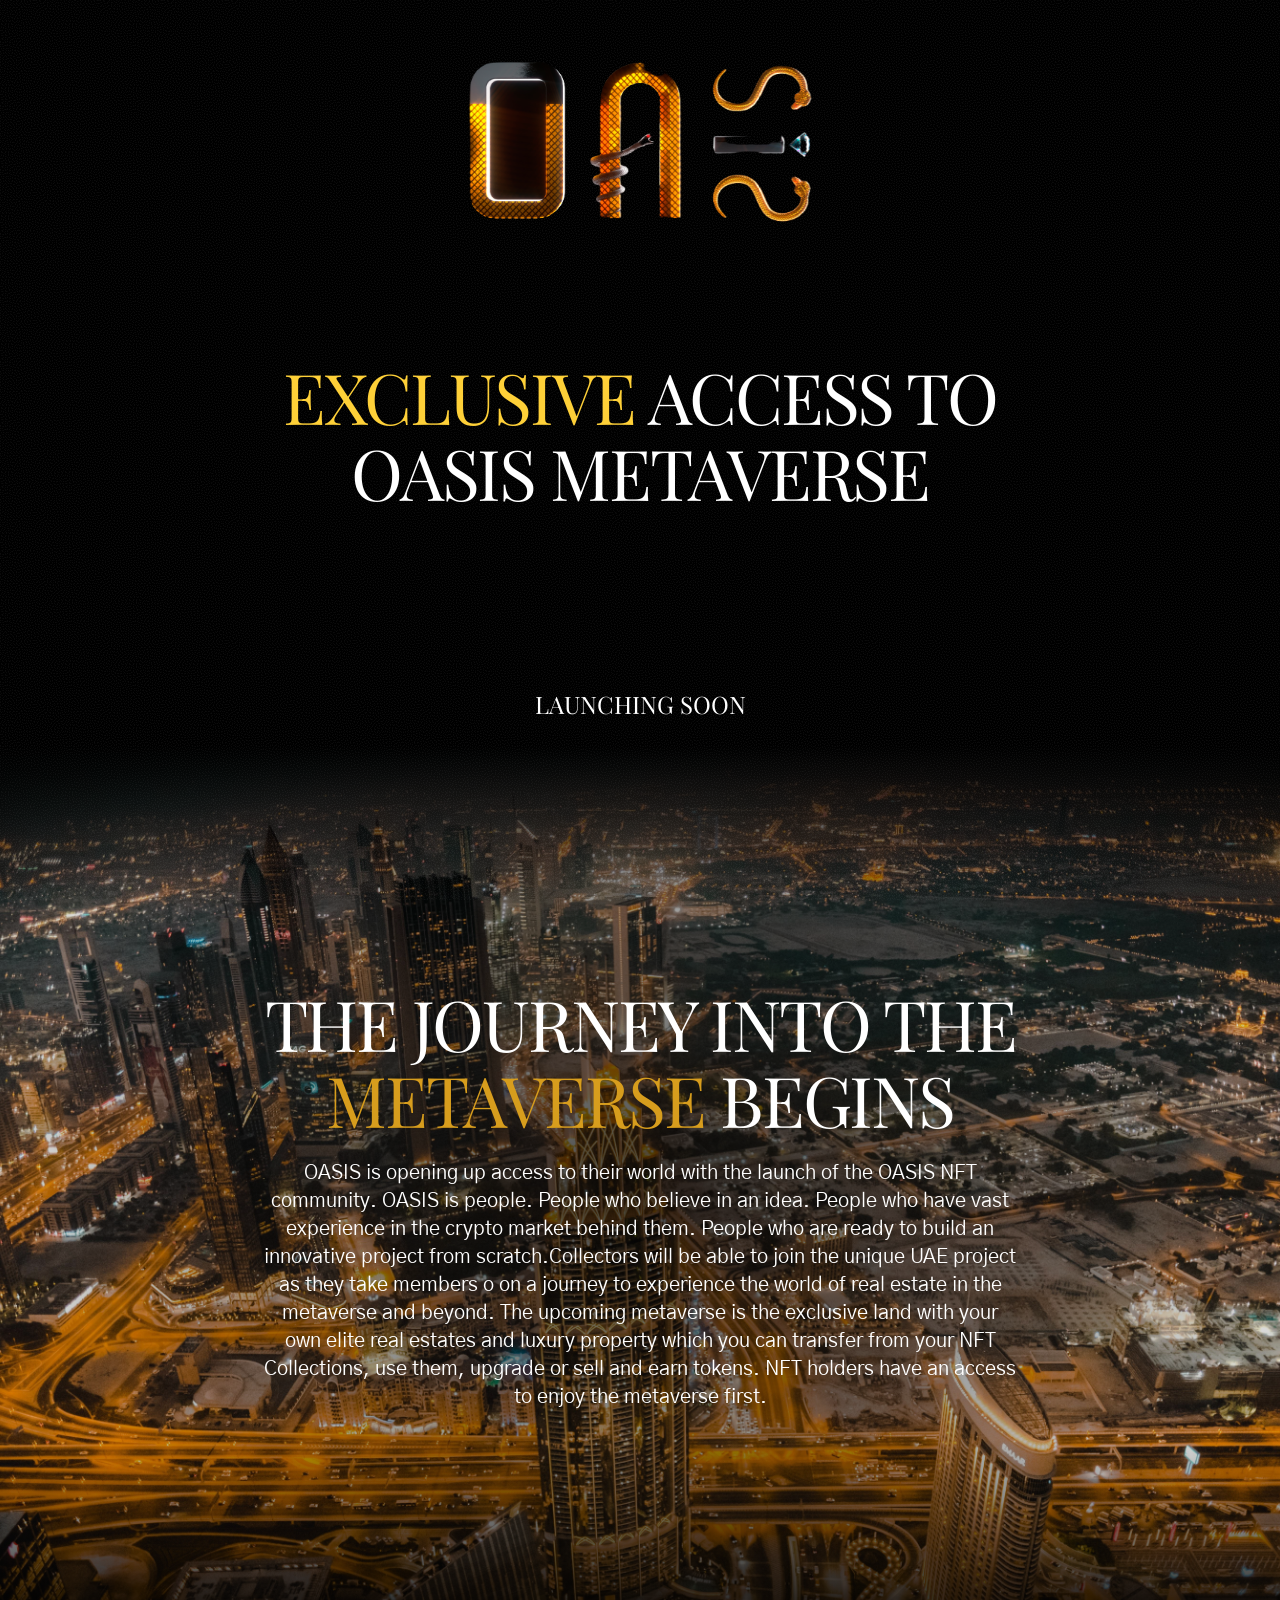
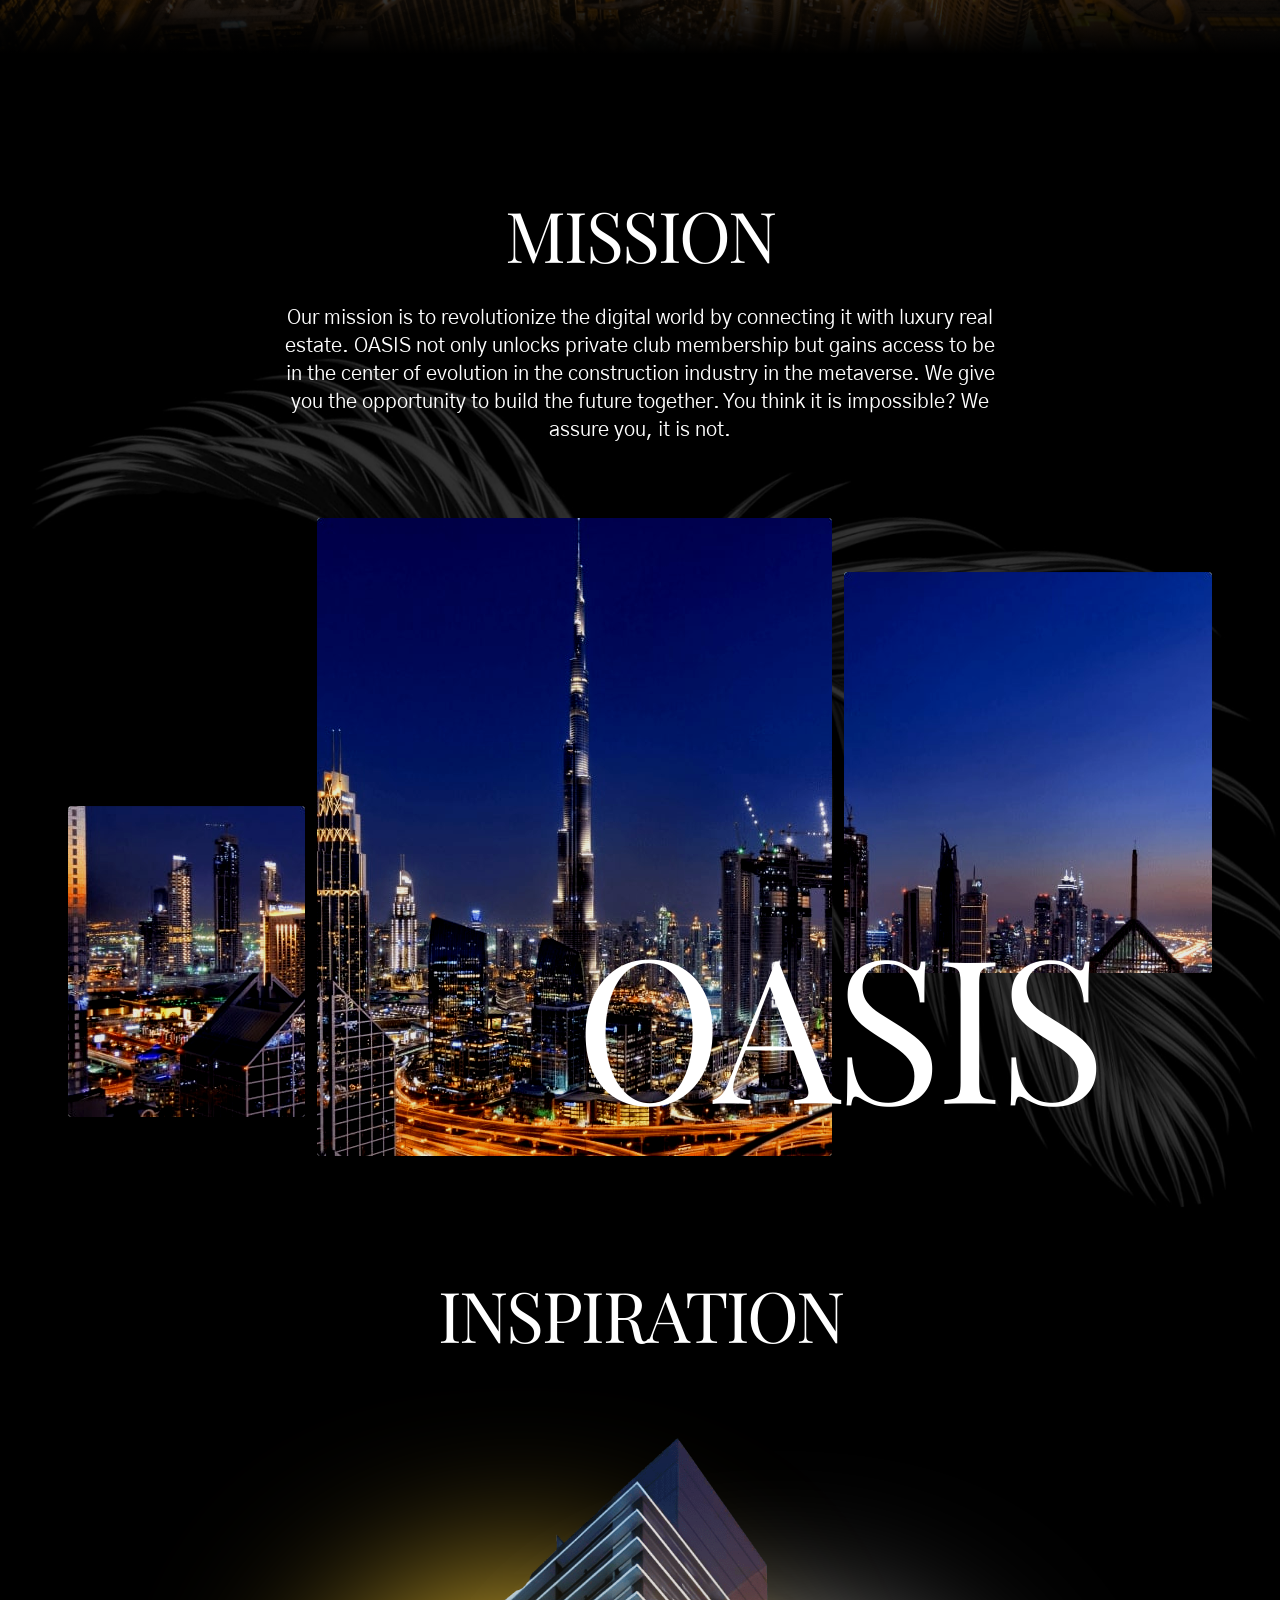
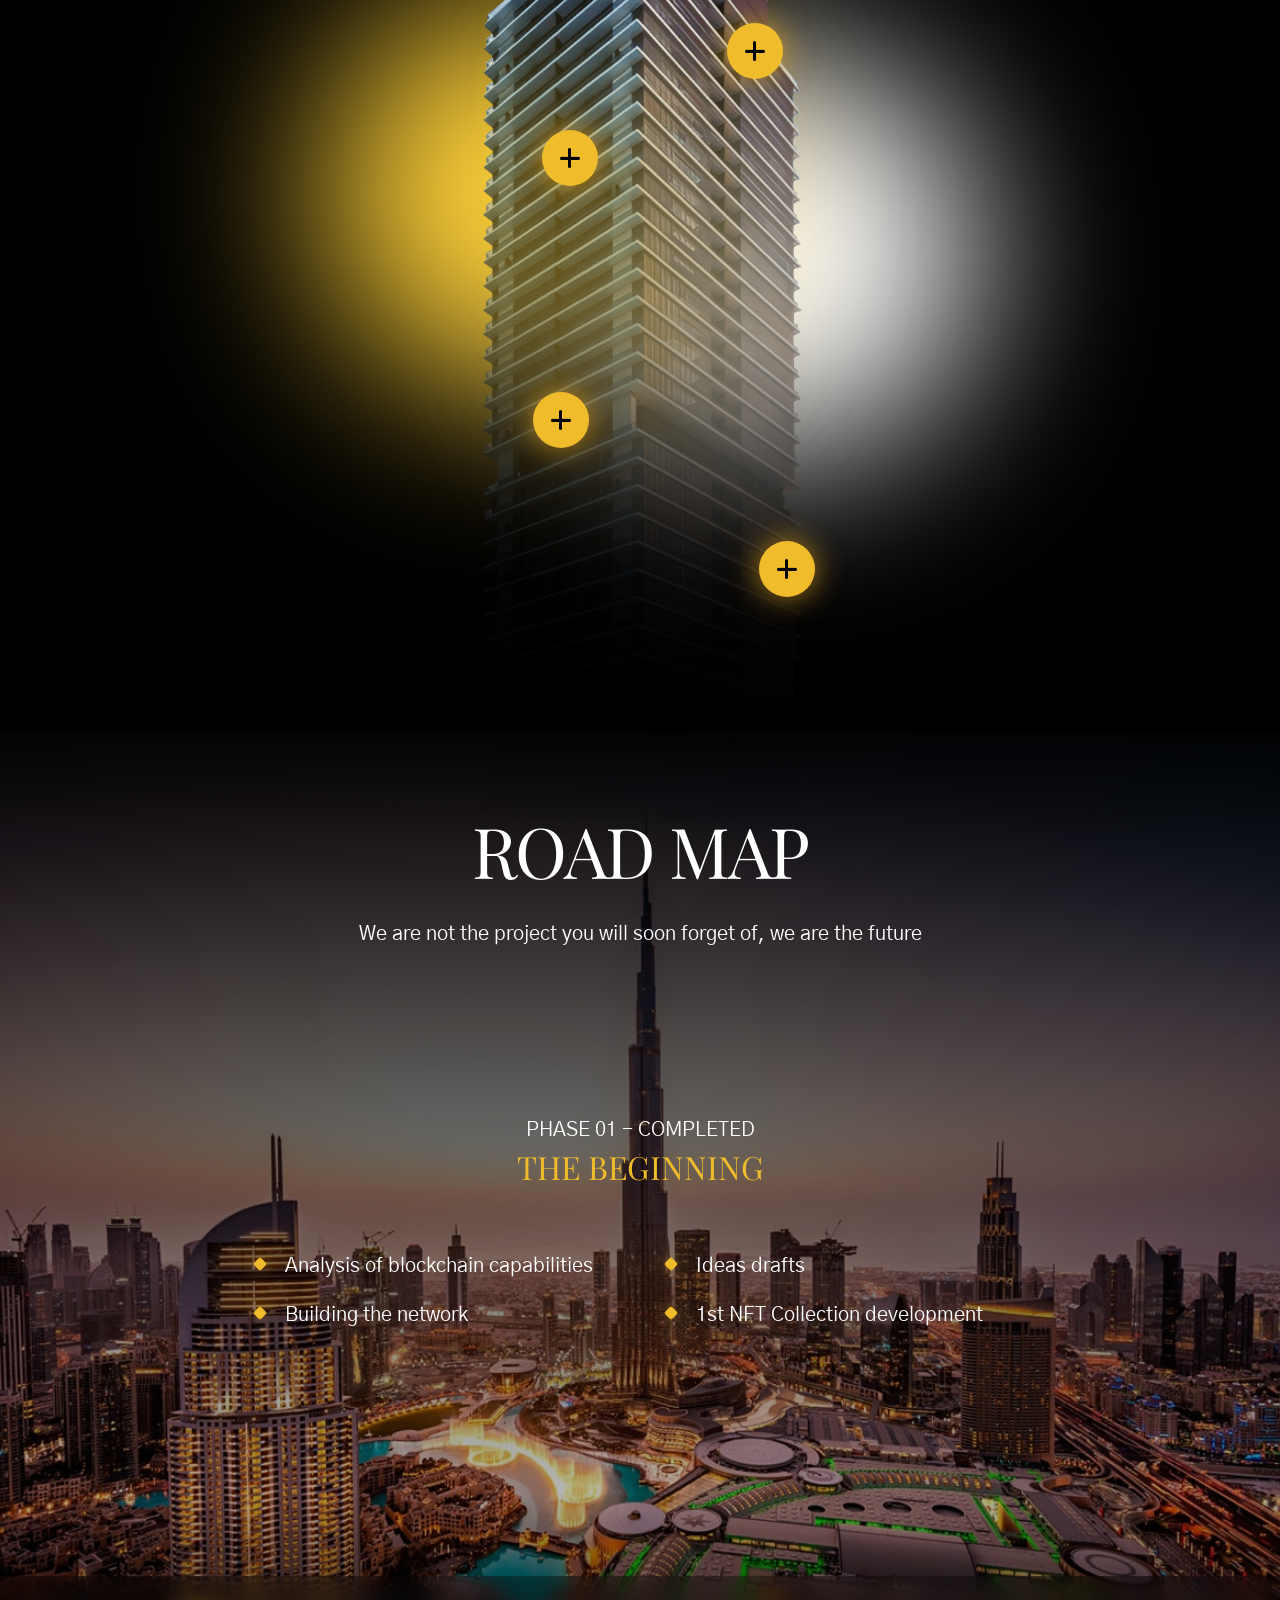
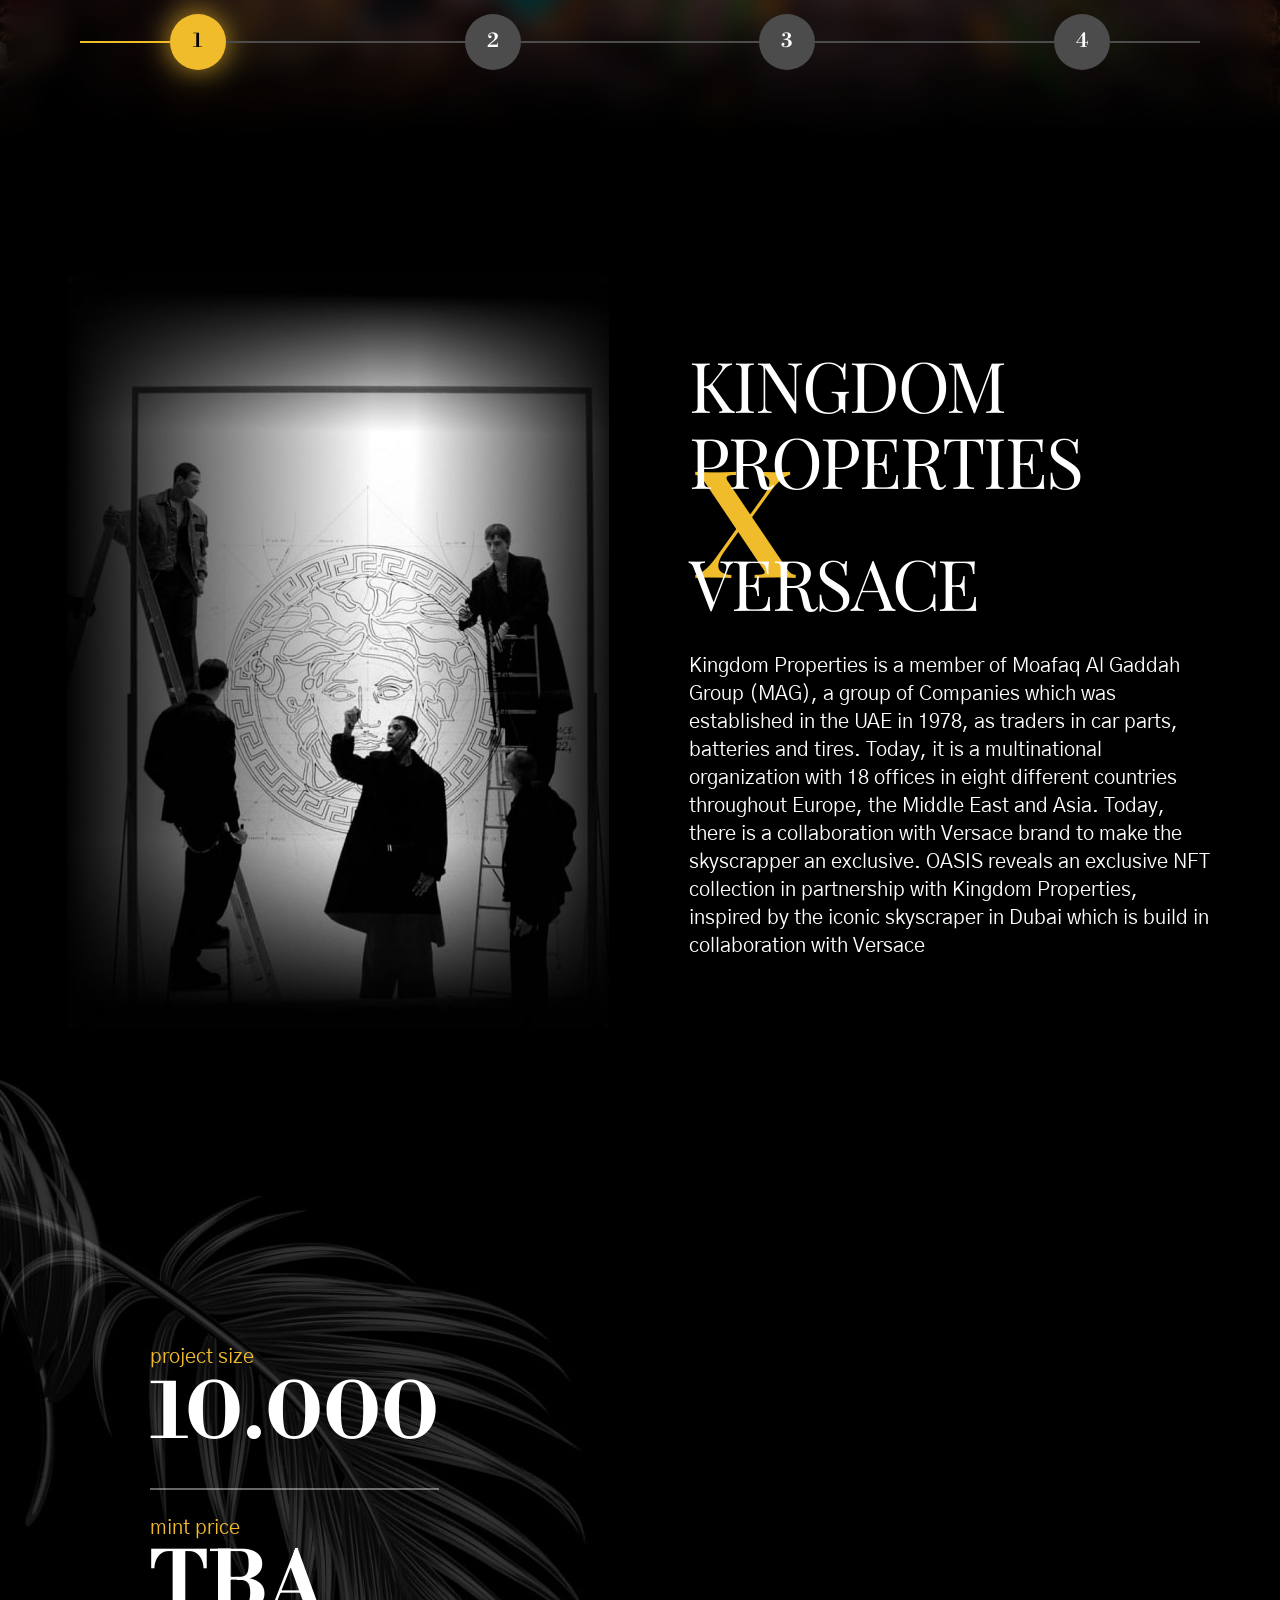
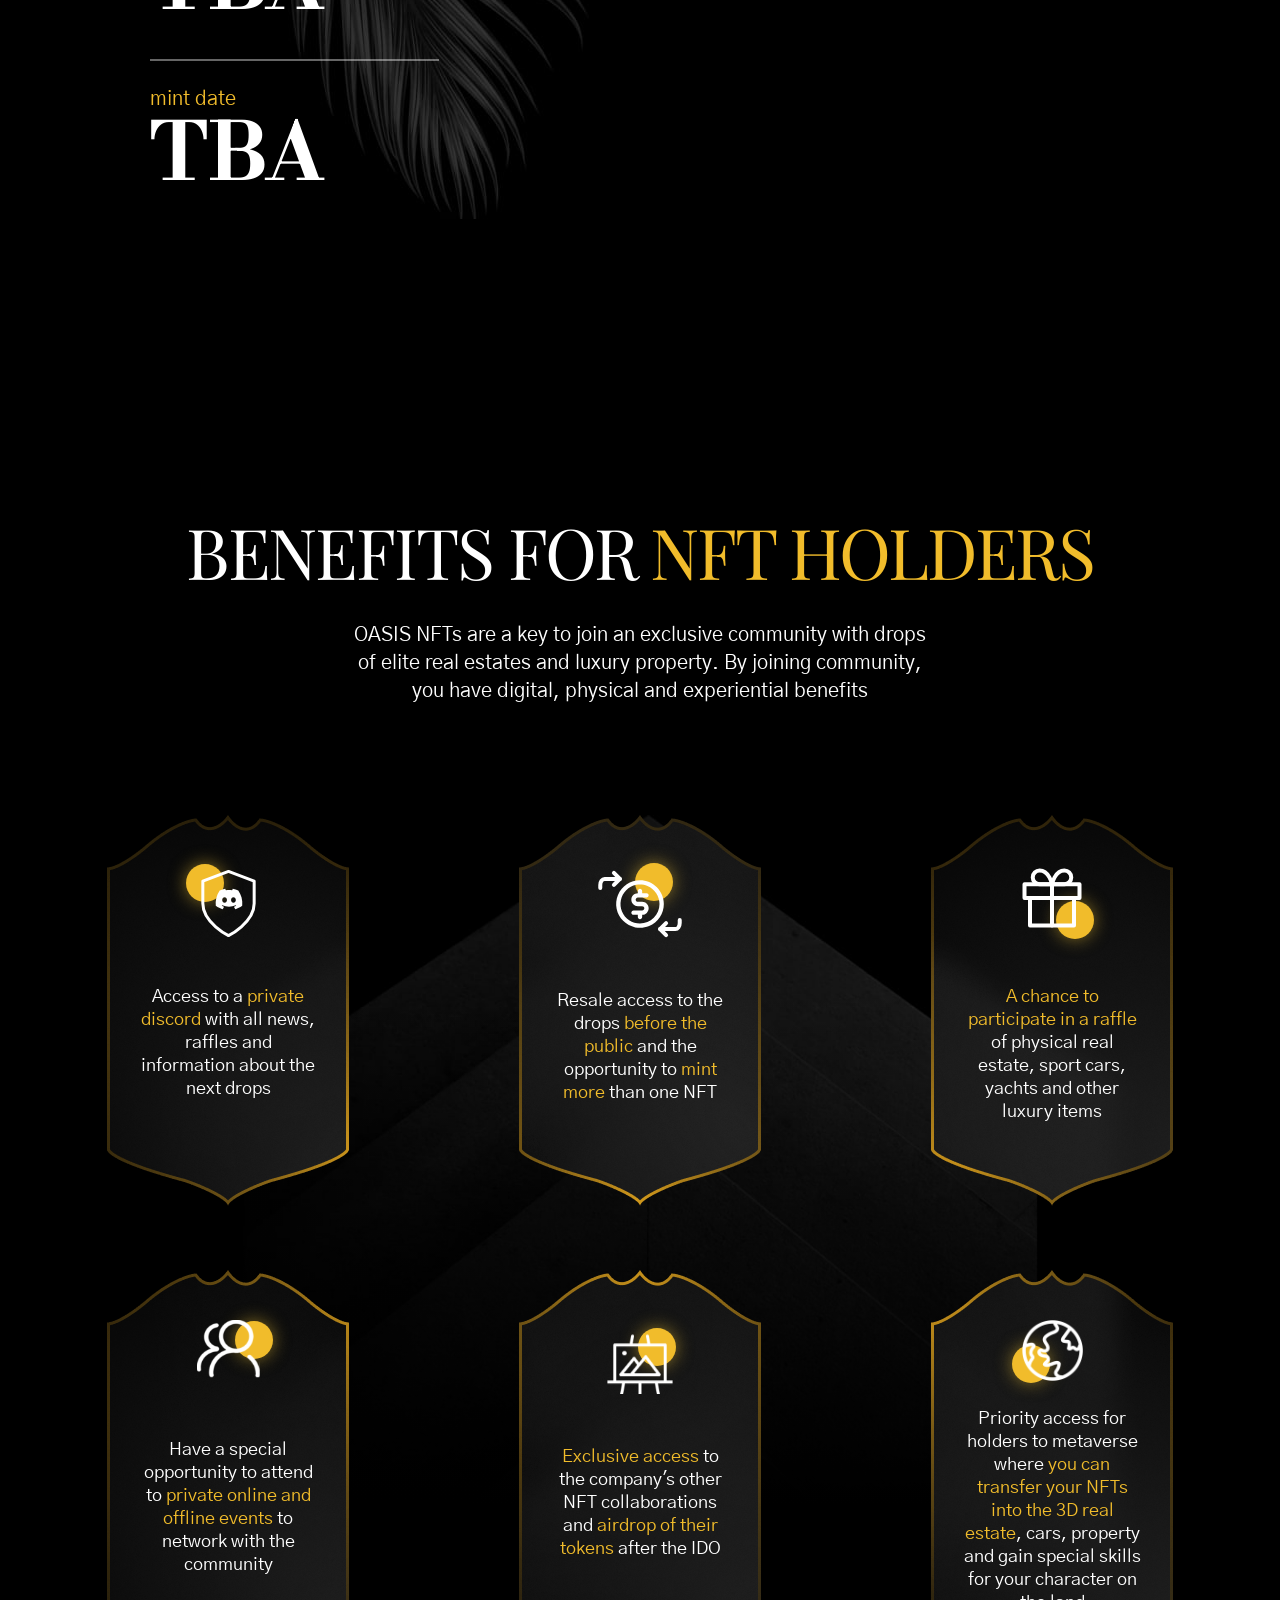
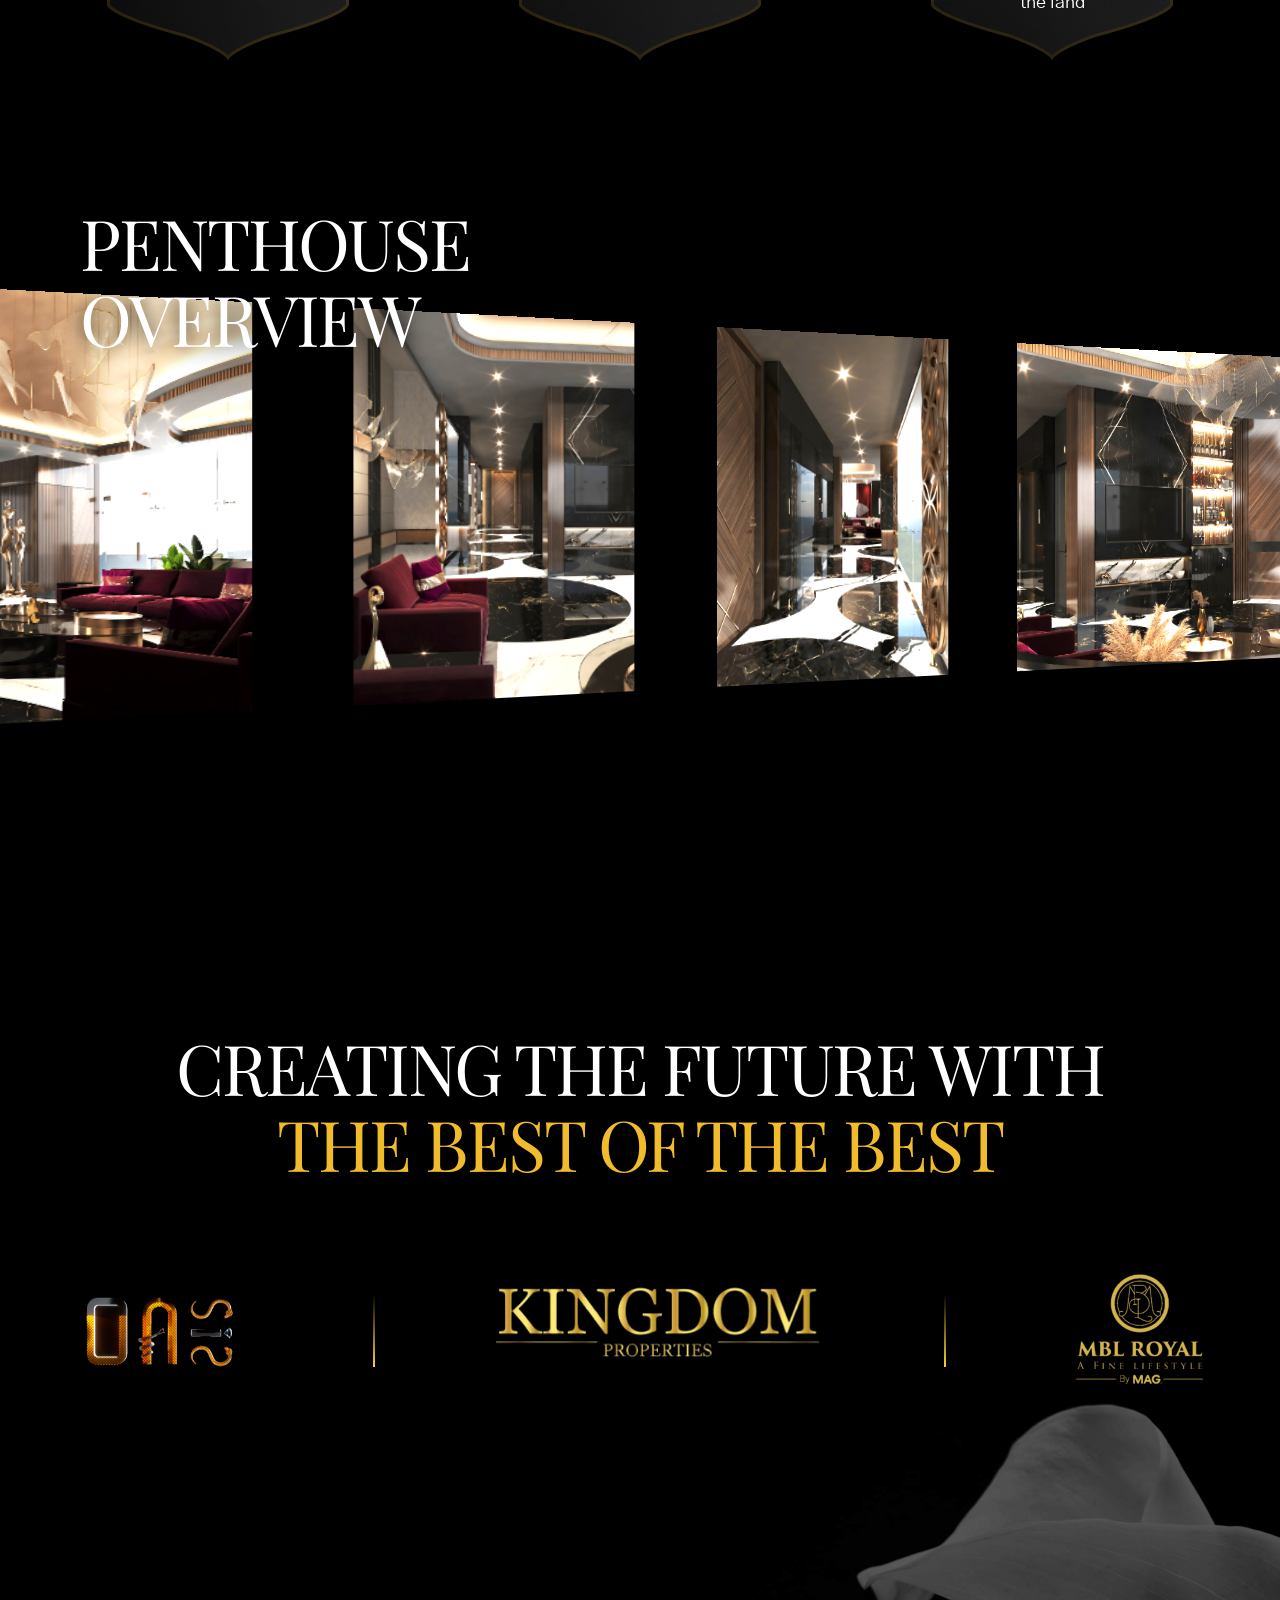
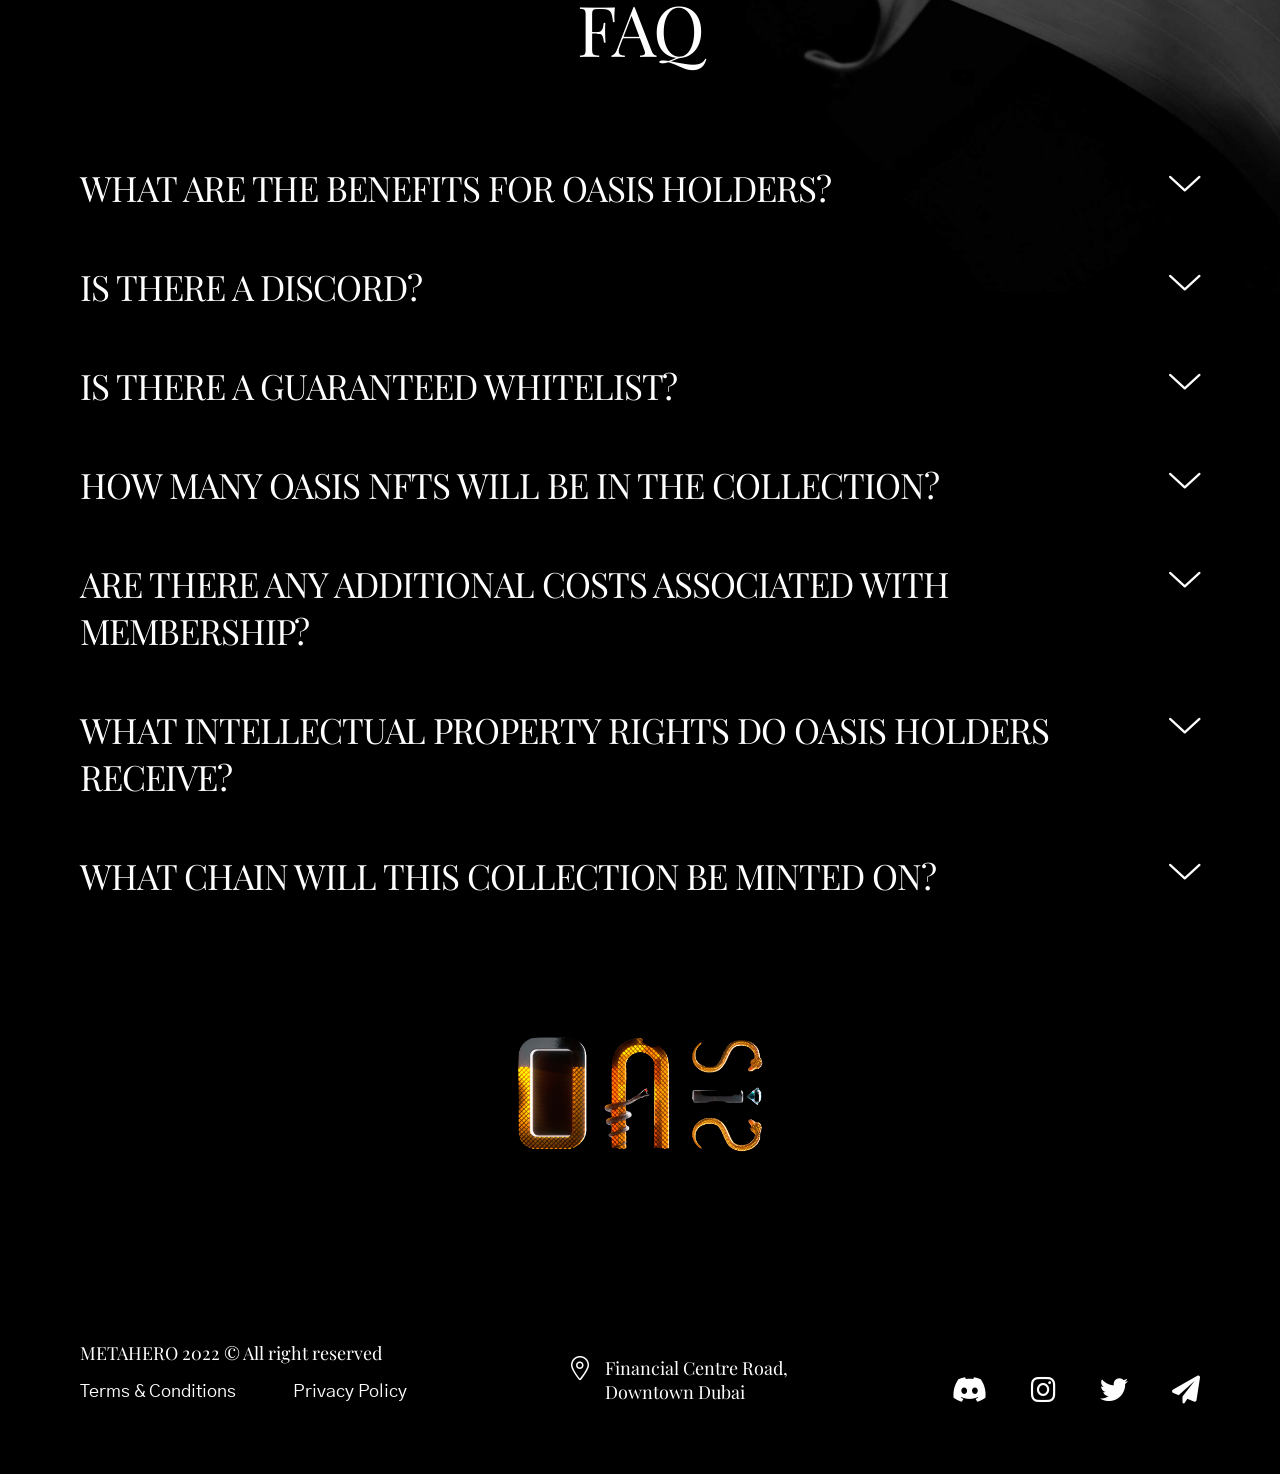
==== commit f3f7b5f2: "update" ====
--- a/oasis/index.html
+++ b/oasis/index.html
@@ -1 +1 @@
-<!doctype html><html lang="en"><head><meta charset="utf-8"/><link rel="icon" href="./favicon.ico"/><meta name="viewport" content="width=device-width,initial-scale=1"/><title>OASIS</title><script defer="defer" src="./static/js/main.817b0e44.js"></script><link href="./static/css/main.55f13611.css" rel="stylesheet"></head><body><noscript>You need to enable JavaScript to run this app.</noscript><div id="model-container"></div><div id="root"></div></body></html>+<!doctype html><html lang="en"><head><meta charset="utf-8"/><link rel="icon" href="./icon.png"/><meta name="viewport" content="width=device-width,initial-scale=1"/><title>OASIS</title><script defer="defer" src="./static/js/main.c226fc7c.js"></script><link href="./static/css/main.cb9a7322.css" rel="stylesheet"></head><body><noscript>You need to enable JavaScript to run this app.</noscript><div id="model-container"></div><div id="root"></div></body></html>
--- a/oasis/static/css/main.cb9a7322.css
+++ b/oasis/static/css/main.cb9a7322.css
@@ -0,0 +1,8 @@
+@font-face{font-family:Playfair Display Regular;font-style:normal;font-weight:400;src:url(../../static/media/Regular.9134e220915a0da14481.ttf) format("truetype")}@font-face{font-family:Playfair Display SemiBold;font-style:normal;font-weight:400;src:url(../../static/media/SemiBold.f7601ee606c40639c976.ttf) format("truetype")}@font-face{font-family:Gothic A1 Regular;font-style:normal;font-weight:400;src:url(../../static/media/Regular.f8d31e6379bbc3879859.ttf) format("truetype")}@font-face{font-family:Libre Bodoni Medium;font-style:normal;font-weight:400;src:url(../../static/media/Medium.5bcc0abbbabce9113545.ttf) format("truetype")}@font-face{font-family:Libre Bodoni Bold;font-style:normal;font-weight:400;src:url(../../static/media/Bold.0a0a435e1b10ba6daa93.ttf) format("truetype")}*{box-sizing:border-box;margin:0;padding:0;-webkit-user-select:none;-ms-user-select:none;user-select:none}:root{--primary-color:#f1bc2b;--black-color:#000;--white-color:#fff;--gray-color:#4c4c4c;--desktop-headline-font:400 70px/76px "Playfair Display Regular";--desktop-title-font:400 24px "Playfair Display Regular";--desktop-regular-font:400 20px/140% "Gothic A1 Regular";--desktop-footnote-font:400 18px "Gothic A1 Regular"}@media (max-width:947px){:root{--desktop-headline-font:400 50px/54px "Playfair Display Regular";--desktop-regular-font:400 18px/140% "Gothic A1 Regular"}}@media (max-width:587px){:root{--desktop-headline-font:400 34px/40px "Playfair Display Regular";--desktop-footnote-font:400 13px "Gothic A1 Regular";--desktop-regular-font:400 16px/140% "Gothic A1 Regular"}}body{background:#000;background:var(--black-color);overflow-x:hidden;scroll-behavior:smooth}.headline-font{font:400 70px/76px Playfair Display Regular;font:var(--desktop-headline-font);letter-spacing:-.03em;transition:all .4s ease}.fadeIn{-webkit-animation-duration:1s;animation-duration:1s;-webkit-animation-fill-mode:forwards;animation-fill-mode:forwards;-webkit-animation-name:fadeIn;animation-name:fadeIn}@-webkit-keyframes fadeIn{0%{opacity:0}to{opacity:1}}@keyframes fadeIn{0%{opacity:0}to{opacity:1}}.fadeInUp{-webkit-animation-duration:1s;animation-duration:1s;-webkit-animation-fill-mode:forwards;animation-fill-mode:forwards;-webkit-animation-name:fadeInUp;animation-name:fadeInUp}@-webkit-keyframes fadeInUp{0%{opacity:0;-webkit-transform:translateY(200px);transform:translateY(200px)}to{opacity:1;-webkit-transform:translateY(0);transform:translateY(0)}}@keyframes fadeInUp{0%{opacity:0;-webkit-transform:translateY(200px);transform:translateY(200px)}to{opacity:1;-webkit-transform:translateY(0);transform:translateY(0)}}.fadeInDown{-webkit-animation-duration:1s;animation-duration:1s;-webkit-animation-fill-mode:forwards;animation-fill-mode:forwards;-webkit-animation-name:fadeInDown;animation-name:fadeInDown}@-webkit-keyframes fadeInDown{0%{opacity:0;-webkit-transform:translateY(-200px);transform:translateY(-200px)}to{opacity:1;-webkit-transform:translateY(0);transform:translateY(0)}}@keyframes fadeInDown{0%{opacity:0;-webkit-transform:translateY(-200px);transform:translateY(-200px)}to{opacity:1;-webkit-transform:translateY(0);transform:translateY(0)}}.fadeOut{-webkit-animation-duration:1s;animation-duration:1s;-webkit-animation-fill-mode:forwards;animation-fill-mode:forwards;-webkit-animation-name:fadeOut;animation-name:fadeOut}@-webkit-keyframes fadeOut{0%{opacity:1}to{opacity:0}}@keyframes fadeOut{0%{opacity:1}to{opacity:0}}.fadeInRight{-webkit-animation-duration:1s;animation-duration:1s;-webkit-animation-fill-mode:forwards;animation-fill-mode:forwards;-webkit-animation-name:fadeInRight;animation-name:fadeInRight}@-webkit-keyframes fadeInRight{0%{opacity:0;-webkit-transform:translateX(-200px);transform:translateX(-200px)}to{opacity:1;-webkit-transform:translateX(0);transform:translateX(0)}}@keyframes fadeInRight{0%{opacity:0;-webkit-transform:translateX(-200px);transform:translateX(-200px)}to{opacity:1;-webkit-transform:translateX(0);transform:translateX(0)}}.fadeOutRight{-webkit-animation-duration:1s;animation-duration:1s;-webkit-animation-fill-mode:forwards;animation-fill-mode:forwards;-webkit-animation-name:fadeOutRight;animation-name:fadeOutRight}@-webkit-keyframes fadeOutRight{0%{opacity:1;-webkit-transform:translateX(0);transform:translateX(0)}to{opacity:0;-webkit-transform:translateX(200px);transform:translateX(200px)}}@keyframes fadeOutRight{0%{opacity:1;-webkit-transform:translateX(0);transform:translateX(0)}to{opacity:0;-webkit-transform:translateX(200px);transform:translateX(200px)}}.fadeOutUp{-webkit-animation-duration:1s;animation-duration:1s;-webkit-animation-fill-mode:forwards;animation-fill-mode:forwards;-webkit-animation-name:fadeOutUp;animation-name:fadeOutUp}@-webkit-keyframes fadeOutUp{0%{opacity:1;-webkit-transform:translateY(0);transform:translateY(0)}to{opacity:0;-webkit-transform:translateY(-200px);transform:translateY(-200px)}}@keyframes fadeOutUp{0%{opacity:1;-webkit-transform:translateY(0);transform:translateY(0)}to{opacity:0;-webkit-transform:translateY(-200px);transform:translateY(-200px)}}
+
+/*!
+ * Font Awesome Pro 6.0.0 by @fontawesome - https://fontawesome.com
+ * License - https://fontawesome.com/license (Commercial License)
+ * Copyright 2022 Fonticons, Inc.
+ */.fa{font-family:Font Awesome\ 6 Pro;font-family:var(--fa-style-family,"Font Awesome 6 Pro");font-weight:900;font-weight:var(--fa-style,900)}.fa,.fa-brands,.fa-duotone,.fa-light,.fa-regular,.fa-solid,.fa-thin,.fab,.fad,.fal,.far,.fas,.fat{-moz-osx-font-smoothing:grayscale;-webkit-font-smoothing:antialiased;-webkit-font-feature-settings:normal;font-feature-settings:normal;text-rendering:auto;display:inline-block;display:var(--fa-display,inline-block);font-style:normal;font-variant:normal;line-height:1}.fa-1x{font-size:1em}.fa-2x{font-size:2em}.fa-3x{font-size:3em}.fa-4x{font-size:4em}.fa-5x{font-size:5em}.fa-6x{font-size:6em}.fa-7x{font-size:7em}.fa-8x{font-size:8em}.fa-9x{font-size:9em}.fa-10x{font-size:10em}.fa-2xs{font-size:.625em;line-height:.1em;vertical-align:.225em}.fa-xs{font-size:.75em;line-height:.08333em;vertical-align:.125em}.fa-sm{font-size:.875em;line-height:.07143em;vertical-align:.05357em}.fa-lg{font-size:1.25em;line-height:.05em;vertical-align:-.075em}.fa-xl{font-size:1.5em;line-height:.04167em;vertical-align:-.125em}.fa-2xl{font-size:2em;line-height:.03125em;vertical-align:-.1875em}.fa-fw{text-align:center;width:1.25em}.fa-ul{list-style-type:none;margin-left:2.5em;margin-left:var(--fa-li-margin,2.5em);padding-left:0}.fa-ul>li{position:relative}.fa-li{left:-2em;left:calc(var(--fa-li-width, 2em)*-1);line-height:inherit;position:absolute;text-align:center;width:2em;width:var(--fa-li-width,2em)}.fa-border{border:.08em solid #eee;border:var(--fa-border-width,.08em) var(--fa-border-style,solid) var(--fa-border-color,#eee);border-radius:.1em;border-radius:var(--fa-border-radius,.1em);padding:.2em .25em .15em;padding:var(--fa-border-padding,.2em .25em .15em)}.fa-pull-left{float:left;margin-right:.3em;margin-right:var(--fa-pull-margin,.3em)}.fa-pull-right{float:right;margin-left:.3em;margin-left:var(--fa-pull-margin,.3em)}.fa-beat{-webkit-animation-delay:0;-webkit-animation-delay:var(--fa-animation-delay,0);animation-delay:0;animation-delay:var(--fa-animation-delay,0);-webkit-animation-direction:normal;-webkit-animation-direction:var(--fa-animation-direction,normal);animation-direction:normal;animation-direction:var(--fa-animation-direction,normal);-webkit-animation-duration:1s;-webkit-animation-duration:var(--fa-animation-duration,1s);animation-duration:1s;animation-duration:var(--fa-animation-duration,1s);-webkit-animation-iteration-count:infinite;-webkit-animation-iteration-count:var(--fa-animation-iteration-count,infinite);animation-iteration-count:infinite;animation-iteration-count:var(--fa-animation-iteration-count,infinite);-webkit-animation-name:fa-beat;animation-name:fa-beat;-webkit-animation-timing-function:ease-in-out;-webkit-animation-timing-function:var(--fa-animation-timing,ease-in-out);animation-timing-function:ease-in-out;animation-timing-function:var(--fa-animation-timing,ease-in-out)}.fa-bounce{-webkit-animation-delay:0;-webkit-animation-delay:var(--fa-animation-delay,0);animation-delay:0;animation-delay:var(--fa-animation-delay,0);-webkit-animation-direction:normal;-webkit-animation-direction:var(--fa-animation-direction,normal);animation-direction:normal;animation-direction:var(--fa-animation-direction,normal);-webkit-animation-duration:1s;-webkit-animation-duration:var(--fa-animation-duration,1s);animation-duration:1s;animation-duration:var(--fa-animation-duration,1s);-webkit-animation-iteration-count:infinite;-webkit-animation-iteration-count:var(--fa-animation-iteration-count,infinite);animation-iteration-count:infinite;animation-iteration-count:var(--fa-animation-iteration-count,infinite);-webkit-animation-name:fa-bounce;animation-name:fa-bounce;-webkit-animation-timing-function:cubic-bezier(.28,.84,.42,1);-webkit-animation-timing-function:var(--fa-animation-timing,cubic-bezier(.28,.84,.42,1));animation-timing-function:cubic-bezier(.28,.84,.42,1);animation-timing-function:var(--fa-animation-timing,cubic-bezier(.28,.84,.42,1))}.fa-fade{-webkit-animation-iteration-count:infinite;-webkit-animation-iteration-count:var(--fa-animation-iteration-count,infinite);animation-iteration-count:infinite;animation-iteration-count:var(--fa-animation-iteration-count,infinite);-webkit-animation-name:fa-fade;animation-name:fa-fade;-webkit-animation-timing-function:cubic-bezier(.4,0,.6,1);-webkit-animation-timing-function:var(--fa-animation-timing,cubic-bezier(.4,0,.6,1));animation-timing-function:cubic-bezier(.4,0,.6,1);animation-timing-function:var(--fa-animation-timing,cubic-bezier(.4,0,.6,1))}.fa-beat-fade,.fa-fade{-webkit-animation-delay:0;-webkit-animation-delay:var(--fa-animation-delay,0);animation-delay:0;animation-delay:var(--fa-animation-delay,0);-webkit-animation-direction:normal;-webkit-animation-direction:var(--fa-animation-direction,normal);animation-direction:normal;animation-direction:var(--fa-animation-direction,normal);-webkit-animation-duration:1s;-webkit-animation-duration:var(--fa-animation-duration,1s);animation-duration:1s;animation-duration:var(--fa-animation-duration,1s)}.fa-beat-fade{-webkit-animation-iteration-count:infinite;-webkit-animation-iteration-count:var(--fa-animation-iteration-count,infinite);animation-iteration-count:infinite;animation-iteration-count:var(--fa-animation-iteration-count,infinite);-webkit-animation-name:fa-beat-fade;animation-name:fa-beat-fade;-webkit-animation-timing-function:cubic-bezier(.4,0,.6,1);-webkit-animation-timing-function:var(--fa-animation-timing,cubic-bezier(.4,0,.6,1));animation-timing-function:cubic-bezier(.4,0,.6,1);animation-timing-function:var(--fa-animation-timing,cubic-bezier(.4,0,.6,1))}.fa-flip{-webkit-animation-delay:0;-webkit-animation-delay:var(--fa-animation-delay,0);animation-delay:0;animation-delay:var(--fa-animation-delay,0);-webkit-animation-direction:normal;-webkit-animation-direction:var(--fa-animation-direction,normal);animation-direction:normal;animation-direction:var(--fa-animation-direction,normal);-webkit-animation-duration:1s;-webkit-animation-duration:var(--fa-animation-duration,1s);animation-duration:1s;animation-duration:var(--fa-animation-duration,1s);-webkit-animation-iteration-count:infinite;-webkit-animation-iteration-count:var(--fa-animation-iteration-count,infinite);animation-iteration-count:infinite;animation-iteration-count:var(--fa-animation-iteration-count,infinite);-webkit-animation-name:fa-flip;animation-name:fa-flip;-webkit-animation-timing-function:ease-in-out;-webkit-animation-timing-function:var(--fa-animation-timing,ease-in-out);animation-timing-function:ease-in-out;animation-timing-function:var(--fa-animation-timing,ease-in-out)}.fa-shake{-webkit-animation-duration:1s;-webkit-animation-duration:var(--fa-animation-duration,1s);animation-duration:1s;animation-duration:var(--fa-animation-duration,1s);-webkit-animation-iteration-count:infinite;-webkit-animation-iteration-count:var(--fa-animation-iteration-count,infinite);animation-iteration-count:infinite;animation-iteration-count:var(--fa-animation-iteration-count,infinite);-webkit-animation-name:fa-shake;animation-name:fa-shake;-webkit-animation-timing-function:linear;-webkit-animation-timing-function:var(--fa-animation-timing,linear);animation-timing-function:linear;animation-timing-function:var(--fa-animation-timing,linear)}.fa-shake,.fa-spin{-webkit-animation-delay:0;-webkit-animation-delay:var(--fa-animation-delay,0);animation-delay:0;animation-delay:var(--fa-animation-delay,0);-webkit-animation-direction:normal;-webkit-animation-direction:var(--fa-animation-direction,normal);animation-direction:normal;animation-direction:var(--fa-animation-direction,normal)}.fa-spin{-webkit-animation-duration:2s;-webkit-animation-duration:var(--fa-animation-duration,2s);animation-duration:2s;animation-duration:var(--fa-animation-duration,2s);-webkit-animation-iteration-count:infinite;-webkit-animation-iteration-count:var(--fa-animation-iteration-count,infinite);animation-iteration-count:infinite;animation-iteration-count:var(--fa-animation-iteration-count,infinite);-webkit-animation-name:fa-spin;animation-name:fa-spin;-webkit-animation-timing-function:linear;-webkit-animation-timing-function:var(--fa-animation-timing,linear);animation-timing-function:linear;animation-timing-function:var(--fa-animation-timing,linear)}.fa-spin-reverse{--fa-animation-direction:reverse}.fa-pulse,.fa-spin-pulse{-webkit-animation-direction:normal;-webkit-animation-direction:var(--fa-animation-direction,normal);animation-direction:normal;animation-direction:var(--fa-animation-direction,normal);-webkit-animation-duration:1s;-webkit-animation-duration:var(--fa-animation-duration,1s);animation-duration:1s;animation-duration:var(--fa-animation-duration,1s);-webkit-animation-iteration-count:infinite;-webkit-animation-iteration-count:var(--fa-animation-iteration-count,infinite);animation-iteration-count:infinite;animation-iteration-count:var(--fa-animation-iteration-count,infinite);-webkit-animation-name:fa-spin;animation-name:fa-spin;-webkit-animation-timing-function:steps(8);-webkit-animation-timing-function:var(--fa-animation-timing,steps(8));animation-timing-function:steps(8);animation-timing-function:var(--fa-animation-timing,steps(8))}@media (prefers-reduced-motion:reduce){.fa-beat,.fa-beat-fade,.fa-bounce,.fa-fade,.fa-flip,.fa-pulse,.fa-shake,.fa-spin,.fa-spin-pulse{-webkit-animation-delay:-1ms;animation-delay:-1ms;-webkit-animation-duration:1ms;animation-duration:1ms;-webkit-animation-iteration-count:1;animation-iteration-count:1;transition-delay:0s;transition-duration:0s}}@-webkit-keyframes fa-beat{0%,90%{-webkit-transform:scale(1);transform:scale(1)}45%{-webkit-transform:scale(1.25);-webkit-transform:scale(var(--fa-beat-scale,1.25));transform:scale(1.25);transform:scale(var(--fa-beat-scale,1.25))}}@keyframes fa-beat{0%,90%{-webkit-transform:scale(1);transform:scale(1)}45%{-webkit-transform:scale(1.25);-webkit-transform:scale(var(--fa-beat-scale,1.25));transform:scale(1.25);transform:scale(var(--fa-beat-scale,1.25))}}@-webkit-keyframes fa-bounce{0%{-webkit-transform:scale(1) translateY(0);transform:scale(1) translateY(0)}10%{-webkit-transform:scale(1.1,.9) translateY(0);-webkit-transform:scale(var(--fa-bounce-start-scale-x,1.1),var(--fa-bounce-start-scale-y,.9)) translateY(0);transform:scale(1.1,.9) translateY(0);transform:scale(var(--fa-bounce-start-scale-x,1.1),var(--fa-bounce-start-scale-y,.9)) translateY(0)}30%{-webkit-transform:scale(.9,1.1) translateY(-.5em);-webkit-transform:scale(var(--fa-bounce-jump-scale-x,.9),var(--fa-bounce-jump-scale-y,1.1)) translateY(var(--fa-bounce-height,-.5em));transform:scale(.9,1.1) translateY(-.5em);transform:scale(var(--fa-bounce-jump-scale-x,.9),var(--fa-bounce-jump-scale-y,1.1)) translateY(var(--fa-bounce-height,-.5em))}50%{-webkit-transform:scale(1.05,.95) translateY(0);-webkit-transform:scale(var(--fa-bounce-land-scale-x,1.05),var(--fa-bounce-land-scale-y,.95)) translateY(0);transform:scale(1.05,.95) translateY(0);transform:scale(var(--fa-bounce-land-scale-x,1.05),var(--fa-bounce-land-scale-y,.95)) translateY(0)}57%{-webkit-transform:scale(1) translateY(-.125em);-webkit-transform:scale(1) translateY(var(--fa-bounce-rebound,-.125em));transform:scale(1) translateY(-.125em);transform:scale(1) translateY(var(--fa-bounce-rebound,-.125em))}64%{-webkit-transform:scale(1) translateY(0);transform:scale(1) translateY(0)}to{-webkit-transform:scale(1) translateY(0);transform:scale(1) translateY(0)}}@keyframes fa-bounce{0%{-webkit-transform:scale(1) translateY(0);transform:scale(1) translateY(0)}10%{-webkit-transform:scale(1.1,.9) translateY(0);-webkit-transform:scale(var(--fa-bounce-start-scale-x,1.1),var(--fa-bounce-start-scale-y,.9)) translateY(0);transform:scale(1.1,.9) translateY(0);transform:scale(var(--fa-bounce-start-scale-x,1.1),var(--fa-bounce-start-scale-y,.9)) translateY(0)}30%{-webkit-transform:scale(.9,1.1) translateY(-.5em);-webkit-transform:scale(var(--fa-bounce-jump-scale-x,.9),var(--fa-bounce-jump-scale-y,1.1)) translateY(var(--fa-bounce-height,-.5em));transform:scale(.9,1.1) translateY(-.5em);transform:scale(var(--fa-bounce-jump-scale-x,.9),var(--fa-bounce-jump-scale-y,1.1)) translateY(var(--fa-bounce-height,-.5em))}50%{-webkit-transform:scale(1.05,.95) translateY(0);-webkit-transform:scale(var(--fa-bounce-land-scale-x,1.05),var(--fa-bounce-land-scale-y,.95)) translateY(0);transform:scale(1.05,.95) translateY(0);transform:scale(var(--fa-bounce-land-scale-x,1.05),var(--fa-bounce-land-scale-y,.95)) translateY(0)}57%{-webkit-transform:scale(1) translateY(-.125em);-webkit-transform:scale(1) translateY(var(--fa-bounce-rebound,-.125em));transform:scale(1) translateY(-.125em);transform:scale(1) translateY(var(--fa-bounce-rebound,-.125em))}64%{-webkit-transform:scale(1) translateY(0);transform:scale(1) translateY(0)}to{-webkit-transform:scale(1) translateY(0);transform:scale(1) translateY(0)}}@-webkit-keyframes fa-fade{50%{opacity:.4;opacity:var(--fa-fade-opacity,.4)}}@keyframes fa-fade{50%{opacity:.4;opacity:var(--fa-fade-opacity,.4)}}@-webkit-keyframes fa-beat-fade{0%,to{opacity:.4;opacity:var(--fa-beat-fade-opacity,.4);-webkit-transform:scale(1);transform:scale(1)}50%{opacity:1;-webkit-transform:scale(1.125);-webkit-transform:scale(var(--fa-beat-fade-scale,1.125));transform:scale(1.125);transform:scale(var(--fa-beat-fade-scale,1.125))}}@keyframes fa-beat-fade{0%,to{opacity:.4;opacity:var(--fa-beat-fade-opacity,.4);-webkit-transform:scale(1);transform:scale(1)}50%{opacity:1;-webkit-transform:scale(1.125);-webkit-transform:scale(var(--fa-beat-fade-scale,1.125));transform:scale(1.125);transform:scale(var(--fa-beat-fade-scale,1.125))}}@-webkit-keyframes fa-flip{50%{-webkit-transform:rotateY(-180deg);-webkit-transform:rotate3d(var(--fa-flip-x,0),var(--fa-flip-y,1),var(--fa-flip-z,0),var(--fa-flip-angle,-180deg));transform:rotateY(-180deg);transform:rotate3d(var(--fa-flip-x,0),var(--fa-flip-y,1),var(--fa-flip-z,0),var(--fa-flip-angle,-180deg))}}@keyframes fa-flip{50%{-webkit-transform:rotateY(-180deg);-webkit-transform:rotate3d(var(--fa-flip-x,0),var(--fa-flip-y,1),var(--fa-flip-z,0),var(--fa-flip-angle,-180deg));transform:rotateY(-180deg);transform:rotate3d(var(--fa-flip-x,0),var(--fa-flip-y,1),var(--fa-flip-z,0),var(--fa-flip-angle,-180deg))}}@-webkit-keyframes fa-shake{0%{-webkit-transform:rotate(-15deg);transform:rotate(-15deg)}4%{-webkit-transform:rotate(15deg);transform:rotate(15deg)}24%,8%{-webkit-transform:rotate(-18deg);transform:rotate(-18deg)}12%,28%{-webkit-transform:rotate(18deg);transform:rotate(18deg)}16%{-webkit-transform:rotate(-22deg);transform:rotate(-22deg)}20%{-webkit-transform:rotate(22deg);transform:rotate(22deg)}32%{-webkit-transform:rotate(-12deg);transform:rotate(-12deg)}36%{-webkit-transform:rotate(12deg);transform:rotate(12deg)}40%,to{-webkit-transform:rotate(0deg);transform:rotate(0deg)}}@keyframes fa-shake{0%{-webkit-transform:rotate(-15deg);transform:rotate(-15deg)}4%{-webkit-transform:rotate(15deg);transform:rotate(15deg)}24%,8%{-webkit-transform:rotate(-18deg);transform:rotate(-18deg)}12%,28%{-webkit-transform:rotate(18deg);transform:rotate(18deg)}16%{-webkit-transform:rotate(-22deg);transform:rotate(-22deg)}20%{-webkit-transform:rotate(22deg);transform:rotate(22deg)}32%{-webkit-transform:rotate(-12deg);transform:rotate(-12deg)}36%{-webkit-transform:rotate(12deg);transform:rotate(12deg)}40%,to{-webkit-transform:rotate(0deg);transform:rotate(0deg)}}@-webkit-keyframes fa-spin{0%{-webkit-transform:rotate(0deg);transform:rotate(0deg)}to{-webkit-transform:rotate(1turn);transform:rotate(1turn)}}@keyframes fa-spin{0%{-webkit-transform:rotate(0deg);transform:rotate(0deg)}to{-webkit-transform:rotate(1turn);transform:rotate(1turn)}}.fa-rotate-90{-webkit-transform:rotate(90deg);transform:rotate(90deg)}.fa-rotate-180{-webkit-transform:rotate(180deg);transform:rotate(180deg)}.fa-rotate-270{-webkit-transform:rotate(270deg);transform:rotate(270deg)}.fa-flip-horizontal{-webkit-transform:scaleX(-1);transform:scaleX(-1)}.fa-flip-vertical{-webkit-transform:scaleY(-1);transform:scaleY(-1)}.fa-flip-both,.fa-flip-horizontal.fa-flip-vertical{-webkit-transform:scale(-1);transform:scale(-1)}.fa-rotate-by{-webkit-transform:rotate(none);-webkit-transform:rotate(var(--fa-rotate-angle,none));transform:rotate(none);transform:rotate(var(--fa-rotate-angle,none))}.fa-stack{display:inline-block;height:2em;line-height:2em;position:relative;vertical-align:middle;width:2.5em}.fa-stack-1x,.fa-stack-2x{left:0;position:absolute;text-align:center;width:100%;z-index:auto;z-index:var(--fa-stack-z-index,auto)}.fa-stack-1x{line-height:inherit}.fa-stack-2x{font-size:2em}.fa-inverse{color:#fff;color:var(--fa-inverse,#fff)}.fa-0:before{content:"\30"}.fa-1:before{content:"\31"}.fa-2:before{content:"\32"}.fa-3:before{content:"\33"}.fa-4:before{content:"\34"}.fa-5:before{content:"\35"}.fa-6:before{content:"\36"}.fa-7:before{content:"\37"}.fa-8:before{content:"\38"}.fa-9:before{content:"\39"}.fa-00:before{content:"\e467"}.fa-360-degrees:before{content:"\e2dc"}.fa-a:before{content:"\41"}.fa-abacus:before{content:"\f640"}.fa-accent-grave:before{content:"\60"}.fa-acorn:before{content:"\f6ae"}.fa-address-book:before,.fa-contact-book:before{content:"\f2b9"}.fa-address-card:before,.fa-contact-card:before,.fa-vcard:before{content:"\f2bb"}.fa-air-conditioner:before{content:"\f8f4"}.fa-airplay:before{content:"\e089"}.fa-alarm-clock:before{content:"\f34e"}.fa-alarm-exclamation:before{content:"\f843"}.fa-alarm-plus:before{content:"\f844"}.fa-alarm-snooze:before{content:"\f845"}.fa-album:before{content:"\f89f"}.fa-album-circle-plus:before{content:"\e48c"}.fa-album-circle-user:before{content:"\e48d"}.fa-album-collection:before{content:"\f8a0"}.fa-album-collection-circle-plus:before{content:"\e48e"}.fa-album-collection-circle-user:before{content:"\e48f"}.fa-alicorn:before{content:"\f6b0"}.fa-alien:before{content:"\f8f5"}.fa-alien-8bit:before,.fa-alien-monster:before{content:"\f8f6"}.fa-align-center:before{content:"\f037"}.fa-align-justify:before{content:"\f039"}.fa-align-left:before{content:"\f036"}.fa-align-right:before{content:"\f038"}.fa-align-slash:before{content:"\f846"}.fa-alt:before{content:"\e08a"}.fa-amp-guitar:before{content:"\f8a1"}.fa-ampersand:before{content:"\26"}.fa-anchor:before{content:"\f13d"}.fa-angel:before{content:"\f779"}.fa-angle:before{content:"\e08c"}.fa-angle-90:before{content:"\e08d"}.fa-angle-down:before{content:"\f107"}.fa-angle-left:before{content:"\f104"}.fa-angle-right:before{content:"\f105"}.fa-angle-up:before{content:"\f106"}.fa-angle-double-down:before,.fa-angles-down:before{content:"\f103"}.fa-angle-double-left:before,.fa-angles-left:before{content:"\f100"}.fa-angle-double-right:before,.fa-angles-right:before{content:"\f101"}.fa-angle-double-up:before,.fa-angles-up:before{content:"\f102"}.fa-ankh:before{content:"\f644"}.fa-apartment:before{content:"\e468"}.fa-aperture:before{content:"\e2df"}.fa-apostrophe:before{content:"\27"}.fa-apple-core:before{content:"\e08f"}.fa-apple-alt:before,.fa-apple-whole:before{content:"\f5d1"}.fa-archway:before{content:"\f557"}.fa-arrow-down:before{content:"\f063"}.fa-arrow-down-1-9:before,.fa-sort-numeric-asc:before,.fa-sort-numeric-down:before{content:"\f162"}.fa-arrow-down-9-1:before,.fa-sort-numeric-desc:before,.fa-sort-numeric-down-alt:before{content:"\f886"}.fa-arrow-down-a-z:before,.fa-sort-alpha-asc:before,.fa-sort-alpha-down:before{content:"\f15d"}.fa-arrow-down-arrow-up:before,.fa-sort-alt:before{content:"\f883"}.fa-arrow-down-big-small:before,.fa-sort-size-down:before{content:"\f88c"}.fa-arrow-down-from-dotted-line:before{content:"\e090"}.fa-arrow-down-from-line:before,.fa-arrow-from-top:before{content:"\f345"}.fa-arrow-down-left:before{content:"\e091"}.fa-arrow-down-left-and-arrow-up-right-to-center:before{content:"\e092"}.fa-arrow-down-long:before,.fa-long-arrow-down:before{content:"\f175"}.fa-arrow-down-right:before{content:"\e093"}.fa-arrow-down-short-wide:before,.fa-sort-amount-desc:before,.fa-sort-amount-down-alt:before{content:"\f884"}.fa-arrow-down-small-big:before,.fa-sort-size-down-alt:before{content:"\f88d"}.fa-arrow-down-square-triangle:before,.fa-sort-shapes-down-alt:before{content:"\f889"}.fa-arrow-down-to-bracket:before{content:"\e094"}.fa-arrow-down-to-dotted-line:before{content:"\e095"}.fa-arrow-down-to-line:before,.fa-arrow-to-bottom:before{content:"\f33d"}.fa-arrow-down-to-square:before{content:"\e096"}.fa-arrow-down-triangle-square:before,.fa-sort-shapes-down:before{content:"\f888"}.fa-arrow-down-wide-short:before,.fa-sort-amount-asc:before,.fa-sort-amount-down:before{content:"\f160"}.fa-arrow-down-z-a:before,.fa-sort-alpha-desc:before,.fa-sort-alpha-down-alt:before{content:"\f881"}.fa-arrow-left:before{content:"\f060"}.fa-arrow-from-right:before,.fa-arrow-left-from-line:before{content:"\f344"}.fa-arrow-left-long:before,.fa-long-arrow-left:before{content:"\f177"}.fa-arrow-left-long-to-line:before{content:"\e3d4"}.fa-arrow-left-to-line:before,.fa-arrow-to-left:before{content:"\f33e"}.fa-arrow-pointer:before,.fa-mouse-pointer:before{content:"\f245"}.fa-arrow-right:before{content:"\f061"}.fa-arrow-right-arrow-left:before,.fa-exchange:before{content:"\f0ec"}.fa-arrow-right-from-bracket:before,.fa-sign-out:before{content:"\f08b"}.fa-arrow-from-left:before,.fa-arrow-right-from-line:before{content:"\f343"}.fa-arrow-right-long:before,.fa-long-arrow-right:before{content:"\f178"}.fa-arrow-right-long-to-line:before{content:"\e3d5"}.fa-arrow-right-to-bracket:before,.fa-sign-in:before{content:"\f090"}.fa-arrow-right-to-line:before,.fa-arrow-to-right:before{content:"\f340"}.fa-arrow-left-rotate:before,.fa-arrow-rotate-back:before,.fa-arrow-rotate-backward:before,.fa-arrow-rotate-left:before,.fa-undo:before{content:"\f0e2"}.fa-arrow-right-rotate:before,.fa-arrow-rotate-forward:before,.fa-arrow-rotate-right:before,.fa-redo:before{content:"\f01e"}.fa-arrow-trend-down:before{content:"\e097"}.fa-arrow-trend-up:before{content:"\e098"}.fa-arrow-turn-down:before,.fa-level-down:before{content:"\f149"}.fa-arrow-turn-down-left:before{content:"\e2e1"}.fa-arrow-turn-down-right:before{content:"\e3d6"}.fa-arrow-turn-up:before,.fa-level-up:before{content:"\f148"}.fa-arrow-up:before{content:"\f062"}.fa-arrow-up-1-9:before,.fa-sort-numeric-up:before{content:"\f163"}.fa-arrow-up-9-1:before,.fa-sort-numeric-up-alt:before{content:"\f887"}.fa-arrow-up-a-z:before,.fa-sort-alpha-up:before{content:"\f15e"}.fa-arrow-up-arrow-down:before,.fa-sort-up-down:before{content:"\e099"}.fa-arrow-up-big-small:before,.fa-sort-size-up:before{content:"\f88e"}.fa-arrow-up-from-bracket:before{content:"\e09a"}.fa-arrow-up-from-dotted-line:before{content:"\e09b"}.fa-arrow-from-bottom:before,.fa-arrow-up-from-line:before{content:"\f342"}.fa-arrow-up-from-square:before{content:"\e09c"}.fa-arrow-up-left:before{content:"\e09d"}.fa-arrow-up-left-from-circle:before{content:"\e09e"}.fa-arrow-up-long:before,.fa-long-arrow-up:before{content:"\f176"}.fa-arrow-up-right:before{content:"\e09f"}.fa-arrow-up-right-and-arrow-down-left-from-center:before{content:"\e0a0"}.fa-arrow-up-right-from-square:before,.fa-external-link:before{content:"\f08e"}.fa-arrow-up-short-wide:before,.fa-sort-amount-up-alt:before{content:"\f885"}.fa-arrow-up-small-big:before,.fa-sort-size-up-alt:before{content:"\f88f"}.fa-arrow-up-square-triangle:before,.fa-sort-shapes-up-alt:before{content:"\f88b"}.fa-arrow-up-to-dotted-line:before{content:"\e0a1"}.fa-arrow-to-top:before,.fa-arrow-up-to-line:before{content:"\f341"}.fa-arrow-up-triangle-square:before,.fa-sort-shapes-up:before{content:"\f88a"}.fa-arrow-up-wide-short:before,.fa-sort-amount-up:before{content:"\f161"}.fa-arrow-up-z-a:before,.fa-sort-alpha-up-alt:before{content:"\f882"}.fa-arrows-cross:before{content:"\e0a2"}.fa-arrows-from-dotted-line:before{content:"\e0a3"}.fa-arrows-from-line:before{content:"\e0a4"}.fa-arrows-h:before,.fa-arrows-left-right:before{content:"\f07e"}.fa-arrows-maximize:before,.fa-expand-arrows:before{content:"\f31d"}.fa-arrows-minimize:before,.fa-compress-arrows:before{content:"\e0a5"}.fa-arrows-repeat:before,.fa-repeat-alt:before{content:"\f364"}.fa-arrows-repeat-1:before,.fa-repeat-1-alt:before{content:"\f366"}.fa-arrows-retweet:before,.fa-retweet-alt:before{content:"\f361"}.fa-arrows-rotate:before,.fa-refresh:before,.fa-sync:before{content:"\f021"}.fa-arrows-to-dotted-line:before{content:"\e0a6"}.fa-arrows-to-line:before{content:"\e0a7"}.fa-arrows-up-down:before,.fa-arrows-v:before{content:"\f07d"}.fa-arrows-up-down-left-right:before,.fa-arrows:before{content:"\f047"}.fa-asterisk:before{content:"\2a"}.fa-at:before{content:"\40"}.fa-atom:before{content:"\f5d2"}.fa-atom-alt:before,.fa-atom-simple:before{content:"\f5d3"}.fa-audio-description:before{content:"\f29e"}.fa-audio-description-slash:before{content:"\e0a8"}.fa-austral-sign:before{content:"\e0a9"}.fa-avocado:before{content:"\e0aa"}.fa-award:before{content:"\f559"}.fa-award-simple:before{content:"\e0ab"}.fa-axe:before{content:"\f6b2"}.fa-axe-battle:before{content:"\f6b3"}.fa-b:before{content:"\42"}.fa-baby:before{content:"\f77c"}.fa-baby-carriage:before,.fa-carriage-baby:before{content:"\f77d"}.fa-backpack:before{content:"\f5d4"}.fa-backward:before{content:"\f04a"}.fa-backward-fast:before,.fa-fast-backward:before{content:"\f049"}.fa-backward-step:before,.fa-step-backward:before{content:"\f048"}.fa-bacon:before{content:"\f7e5"}.fa-bacteria:before{content:"\e059"}.fa-bacterium:before{content:"\e05a"}.fa-badge:before{content:"\f335"}.fa-badge-check:before{content:"\f336"}.fa-badge-dollar:before{content:"\f645"}.fa-badge-percent:before{content:"\f646"}.fa-badge-sheriff:before{content:"\f8a2"}.fa-badger-honey:before{content:"\f6b4"}.fa-badminton:before{content:"\e33a"}.fa-bag-shopping:before,.fa-shopping-bag:before{content:"\f290"}.fa-bagel:before{content:"\e3d7"}.fa-bags-shopping:before{content:"\f847"}.fa-baguette:before{content:"\e3d8"}.fa-bahai:before{content:"\f666"}.fa-baht-sign:before{content:"\e0ac"}.fa-ball-pile:before{content:"\f77e"}.fa-balloon:before{content:"\e2e3"}.fa-balloons:before{content:"\e2e4"}.fa-ballot:before{content:"\f732"}.fa-ballot-check:before{content:"\f733"}.fa-ban:before,.fa-cancel:before{content:"\f05e"}.fa-ban-bug:before,.fa-debug:before{content:"\f7f9"}.fa-ban-parking:before,.fa-parking-circle-slash:before{content:"\f616"}.fa-ban-smoking:before,.fa-smoking-ban:before{content:"\f54d"}.fa-banana:before{content:"\e2e5"}.fa-band-aid:before,.fa-bandage:before{content:"\f462"}.fa-bangladeshi-taka-sign:before{content:"\e2e6"}.fa-banjo:before{content:"\f8a3"}.fa-barcode:before{content:"\f02a"}.fa-barcode-read:before{content:"\f464"}.fa-barcode-scan:before{content:"\f465"}.fa-bars:before,.fa-navicon:before{content:"\f0c9"}.fa-bars-filter:before{content:"\e0ad"}.fa-bars-progress:before,.fa-tasks-alt:before{content:"\f828"}.fa-bars-sort:before{content:"\e0ae"}.fa-bars-staggered:before,.fa-reorder:before,.fa-stream:before{content:"\f550"}.fa-baseball-ball:before,.fa-baseball:before{content:"\f433"}.fa-baseball-bat-ball:before{content:"\f432"}.fa-basket-shopping:before,.fa-shopping-basket:before{content:"\f291"}.fa-basket-shopping-simple:before,.fa-shopping-basket-alt:before{content:"\e0af"}.fa-basketball-ball:before,.fa-basketball:before{content:"\f434"}.fa-basketball-hoop:before{content:"\f435"}.fa-bat:before{content:"\f6b5"}.fa-bath:before,.fa-bathtub:before{content:"\f2cd"}.fa-battery-bolt:before{content:"\f376"}.fa-battery-0:before,.fa-battery-empty:before{content:"\f244"}.fa-battery-exclamation:before{content:"\e0b0"}.fa-battery-5:before,.fa-battery-full:before,.fa-battery:before{content:"\f240"}.fa-battery-3:before,.fa-battery-half:before{content:"\f242"}.fa-battery-1:before,.fa-battery-low:before{content:"\e0b1"}.fa-battery-2:before,.fa-battery-quarter:before{content:"\f243"}.fa-battery-slash:before{content:"\f377"}.fa-battery-4:before,.fa-battery-three-quarters:before{content:"\f241"}.fa-bed:before{content:"\f236"}.fa-bed-bunk:before{content:"\f8f8"}.fa-bed-empty:before{content:"\f8f9"}.fa-bed-alt:before,.fa-bed-front:before{content:"\f8f7"}.fa-bed-pulse:before,.fa-procedures:before{content:"\f487"}.fa-bee:before{content:"\e0b2"}.fa-beer-foam:before,.fa-beer-mug:before{content:"\e0b3"}.fa-beer-mug-empty:before,.fa-beer:before{content:"\f0fc"}.fa-bell:before{content:"\f0f3"}.fa-bell-concierge:before,.fa-concierge-bell:before{content:"\f562"}.fa-bell-exclamation:before{content:"\f848"}.fa-bell-on:before{content:"\f8fa"}.fa-bell-plus:before{content:"\f849"}.fa-bell-school:before{content:"\f5d5"}.fa-bell-school-slash:before{content:"\f5d6"}.fa-bell-slash:before{content:"\f1f6"}.fa-bells:before{content:"\f77f"}.fa-bench-tree:before{content:"\e2e7"}.fa-bezier-curve:before{content:"\f55b"}.fa-bicycle:before{content:"\f206"}.fa-binary:before{content:"\e33b"}.fa-binary-circle-check:before{content:"\e33c"}.fa-binary-lock:before{content:"\e33d"}.fa-binary-slash:before{content:"\e33e"}.fa-binoculars:before{content:"\f1e5"}.fa-biohazard:before{content:"\f780"}.fa-bird:before{content:"\e469"}.fa-bitcoin-sign:before{content:"\e0b4"}.fa-blanket:before{content:"\f498"}.fa-blanket-fire:before{content:"\e3da"}.fa-blender:before{content:"\f517"}.fa-blender-phone:before{content:"\f6b6"}.fa-blinds:before{content:"\f8fb"}.fa-blinds-open:before{content:"\f8fc"}.fa-blinds-raised:before{content:"\f8fd"}.fa-block:before{content:"\e46a"}.fa-block-brick:before,.fa-wall-brick:before{content:"\e3db"}.fa-block-brick-fire:before,.fa-firewall:before{content:"\e3dc"}.fa-block-question:before{content:"\e3dd"}.fa-block-quote:before{content:"\e0b5"}.fa-blog:before{content:"\f781"}.fa-blueberries:before{content:"\e2e8"}.fa-bold:before{content:"\f032"}.fa-bolt:before,.fa-zap:before{content:"\f0e7"}.fa-bolt-auto:before{content:"\e0b6"}.fa-bolt-lightning:before{content:"\e0b7"}.fa-bolt-slash:before{content:"\e0b8"}.fa-bomb:before{content:"\f1e2"}.fa-bone:before{content:"\f5d7"}.fa-bone-break:before{content:"\f5d8"}.fa-bong:before{content:"\f55c"}.fa-book:before{content:"\f02d"}.fa-book-arrow-right:before{content:"\e0b9"}.fa-book-arrow-up:before{content:"\e0ba"}.fa-atlas:before,.fa-book-atlas:before{content:"\f558"}.fa-bible:before,.fa-book-bible:before{content:"\f647"}.fa-book-alt:before,.fa-book-blank:before{content:"\f5d9"}.fa-book-bookmark:before{content:"\e0bb"}.fa-book-circle-arrow-right:before{content:"\e0bc"}.fa-book-circle-arrow-up:before{content:"\e0bd"}.fa-book-copy:before{content:"\e0be"}.fa-book-font:before{content:"\e0bf"}.fa-book-heart:before{content:"\f499"}.fa-book-journal-whills:before,.fa-journal-whills:before{content:"\f66a"}.fa-book-medical:before{content:"\f7e6"}.fa-book-open:before{content:"\f518"}.fa-book-open-alt:before,.fa-book-open-cover:before{content:"\e0c0"}.fa-book-open-reader:before,.fa-book-reader:before{content:"\f5da"}.fa-book-quran:before,.fa-quran:before{content:"\f687"}.fa-book-law:before,.fa-book-section:before{content:"\e0c1"}.fa-book-dead:before,.fa-book-skull:before{content:"\f6b7"}.fa-book-sparkles:before,.fa-book-spells:before{content:"\f6b8"}.fa-book-tanakh:before,.fa-tanakh:before{content:"\f827"}.fa-book-user:before{content:"\f7e7"}.fa-bookmark:before{content:"\f02e"}.fa-bookmark-slash:before{content:"\e0c2"}.fa-books:before{content:"\f5db"}.fa-books-medical:before{content:"\f7e8"}.fa-boombox:before{content:"\f8a5"}.fa-boot:before{content:"\f782"}.fa-boot-heeled:before{content:"\e33f"}.fa-booth-curtain:before{content:"\f734"}.fa-border-all:before{content:"\f84c"}.fa-border-bottom:before{content:"\f84d"}.fa-border-bottom-right:before,.fa-border-style-alt:before{content:"\f854"}.fa-border-center-h:before{content:"\f89c"}.fa-border-center-v:before{content:"\f89d"}.fa-border-inner:before{content:"\f84e"}.fa-border-left:before{content:"\f84f"}.fa-border-none:before{content:"\f850"}.fa-border-outer:before{content:"\f851"}.fa-border-right:before{content:"\f852"}.fa-border-top:before{content:"\f855"}.fa-border-style:before,.fa-border-top-left:before{content:"\f853"}.fa-bow-arrow:before{content:"\f6b9"}.fa-bowl-chopsticks:before{content:"\e2e9"}.fa-bowl-chopsticks-noodles:before{content:"\e2ea"}.fa-bowl-hot:before,.fa-soup:before{content:"\f823"}.fa-bowl-rice:before{content:"\e2eb"}.fa-bowl-scoop:before,.fa-bowl-shaved-ice:before{content:"\e3de"}.fa-bowl-scoops:before{content:"\e3df"}.fa-bowl-soft-serve:before{content:"\e46b"}.fa-bowl-spoon:before{content:"\e3e0"}.fa-bowling-ball:before{content:"\f436"}.fa-bowling-ball-pin:before{content:"\e0c3"}.fa-bowling-pins:before{content:"\f437"}.fa-box:before{content:"\f466"}.fa-archive:before,.fa-box-archive:before{content:"\f187"}.fa-box-ballot:before{content:"\f735"}.fa-box-check:before{content:"\f467"}.fa-box-circle-check:before{content:"\e0c4"}.fa-box-dollar:before,.fa-box-usd:before{content:"\f4a0"}.fa-box-heart:before{content:"\f49d"}.fa-box-open:before{content:"\f49e"}.fa-box-full:before,.fa-box-open-full:before{content:"\f49c"}.fa-box-alt:before,.fa-box-taped:before{content:"\f49a"}.fa-box-tissue:before{content:"\e05b"}.fa-boxes-alt:before,.fa-boxes-stacked:before,.fa-boxes:before{content:"\f468"}.fa-boxing-glove:before,.fa-glove-boxing:before{content:"\f438"}.fa-bracket-curly-left:before,.fa-bracket-curly:before{content:"\7b"}.fa-bracket-curly-right:before{content:"\7d"}.fa-bracket-round:before,.fa-parenthesis:before{content:"\28"}.fa-bracket-round-right:before{content:"\29"}.fa-bracket-left:before,.fa-bracket-square:before,.fa-bracket:before{content:"\5b"}.fa-bracket-square-right:before{content:"\5d"}.fa-brackets-curly:before{content:"\f7ea"}.fa-brackets-round:before,.fa-parentheses:before{content:"\e0c5"}.fa-brackets-square:before,.fa-brackets:before{content:"\f7e9"}.fa-braille:before{content:"\f2a1"}.fa-brain:before{content:"\f5dc"}.fa-brain-arrow-curved-right:before,.fa-mind-share:before{content:"\f677"}.fa-brain-circuit:before{content:"\e0c6"}.fa-brake-warning:before{content:"\e0c7"}.fa-brazilian-real-sign:before{content:"\e46c"}.fa-bread-loaf:before{content:"\f7eb"}.fa-bread-slice:before{content:"\f7ec"}.fa-bread-slice-butter:before{content:"\e3e1"}.fa-briefcase:before{content:"\f0b1"}.fa-briefcase-arrow-right:before{content:"\e2f2"}.fa-briefcase-blank:before{content:"\e0c8"}.fa-briefcase-medical:before{content:"\f469"}.fa-brightness:before{content:"\e0c9"}.fa-brightness-low:before{content:"\e0ca"}.fa-bring-forward:before{content:"\f856"}.fa-bring-front:before{content:"\f857"}.fa-broccoli:before{content:"\e3e2"}.fa-broom:before{content:"\f51a"}.fa-broom-ball:before,.fa-quidditch-broom-ball:before,.fa-quidditch:before{content:"\f458"}.fa-browser:before{content:"\f37e"}.fa-browsers:before{content:"\e0cb"}.fa-brush:before{content:"\f55d"}.fa-bug:before{content:"\f188"}.fa-bug-slash:before{content:"\e490"}.fa-building:before{content:"\f1ad"}.fa-bank:before,.fa-building-columns:before,.fa-institution:before,.fa-museum:before,.fa-university:before{content:"\f19c"}.fa-buildings:before{content:"\e0cc"}.fa-bullhorn:before{content:"\f0a1"}.fa-bullseye:before{content:"\f140"}.fa-bullseye-arrow:before{content:"\f648"}.fa-bullseye-pointer:before{content:"\f649"}.fa-burger:before,.fa-hamburger:before{content:"\f805"}.fa-burger-cheese:before,.fa-cheeseburger:before{content:"\f7f1"}.fa-burger-fries:before{content:"\e0cd"}.fa-burger-glass:before{content:"\e0ce"}.fa-burger-lettuce:before{content:"\e3e3"}.fa-burger-soda:before{content:"\f858"}.fa-burrito:before{content:"\f7ed"}.fa-bus:before{content:"\f207"}.fa-bus-school:before{content:"\f5dd"}.fa-bus-alt:before,.fa-bus-simple:before{content:"\f55e"}.fa-briefcase-clock:before,.fa-business-time:before{content:"\f64a"}.fa-butter:before{content:"\e3e4"}.fa-c:before{content:"\43"}.fa-cabin:before{content:"\e46d"}.fa-cabinet-filing:before{content:"\f64b"}.fa-cable-car:before{content:"\e0cf"}.fa-cactus:before{content:"\f8a7"}.fa-birthday-cake:before,.fa-cake-candles:before,.fa-cake:before{content:"\f1fd"}.fa-cake-slice:before,.fa-shortcake:before{content:"\e3e5"}.fa-calculator:before{content:"\f1ec"}.fa-calculator-alt:before,.fa-calculator-simple:before{content:"\f64c"}.fa-calendar:before{content:"\f133"}.fa-calendar-arrow-down:before,.fa-calendar-download:before{content:"\e0d0"}.fa-calendar-arrow-up:before,.fa-calendar-upload:before{content:"\e0d1"}.fa-calendar-check:before{content:"\f274"}.fa-calendar-circle-exclamation:before{content:"\e46e"}.fa-calendar-circle-minus:before{content:"\e46f"}.fa-calendar-circle-plus:before{content:"\e470"}.fa-calendar-circle-user:before{content:"\e471"}.fa-calendar-clock:before,.fa-calendar-time:before{content:"\e0d2"}.fa-calendar-day:before{content:"\f783"}.fa-calendar-alt:before,.fa-calendar-days:before{content:"\f073"}.fa-calendar-exclamation:before{content:"\f334"}.fa-calendar-heart:before{content:"\e0d3"}.fa-calendar-image:before{content:"\e0d4"}.fa-calendar-lines:before,.fa-calendar-note:before{content:"\e0d5"}.fa-calendar-lines-pen:before{content:"\e472"}.fa-calendar-minus:before{content:"\f272"}.fa-calendar-edit:before,.fa-calendar-pen:before{content:"\f333"}.fa-calendar-plus:before{content:"\f271"}.fa-calendar-range:before{content:"\e0d6"}.fa-calendar-star:before{content:"\f736"}.fa-calendar-week:before{content:"\f784"}.fa-calendar-times:before,.fa-calendar-xmark:before{content:"\f273"}.fa-calendars:before{content:"\e0d7"}.fa-camcorder:before,.fa-video-handheld:before{content:"\f8a8"}.fa-camera-alt:before,.fa-camera:before{content:"\f030"}.fa-camera-cctv:before,.fa-cctv:before{content:"\f8ac"}.fa-camera-movie:before{content:"\f8a9"}.fa-camera-polaroid:before{content:"\f8aa"}.fa-camera-retro:before{content:"\f083"}.fa-camera-rotate:before{content:"\e0d8"}.fa-camera-home:before,.fa-camera-security:before{content:"\f8fe"}.fa-camera-slash:before{content:"\e0d9"}.fa-camera-viewfinder:before,.fa-screenshot:before{content:"\e0da"}.fa-camera-web:before,.fa-webcam:before{content:"\f832"}.fa-camera-web-slash:before,.fa-webcam-slash:before{content:"\f833"}.fa-campfire:before{content:"\f6ba"}.fa-campground:before{content:"\f6bb"}.fa-can-food:before{content:"\e3e6"}.fa-candle-holder:before{content:"\f6bc"}.fa-candy:before{content:"\e3e7"}.fa-candy-bar:before,.fa-chocolate-bar:before{content:"\e3e8"}.fa-candy-cane:before{content:"\f786"}.fa-candy-corn:before{content:"\f6bd"}.fa-cannabis:before{content:"\f55f"}.fa-capsules:before{content:"\f46b"}.fa-automobile:before,.fa-car:before{content:"\f1b9"}.fa-battery-car:before,.fa-car-battery:before{content:"\f5df"}.fa-car-bolt:before{content:"\e341"}.fa-car-building:before{content:"\f859"}.fa-car-bump:before{content:"\f5e0"}.fa-car-bus:before{content:"\f85a"}.fa-car-circle-bolt:before{content:"\e342"}.fa-car-crash:before{content:"\f5e1"}.fa-car-garage:before{content:"\f5e2"}.fa-car-mirrors:before{content:"\e343"}.fa-car-alt:before,.fa-car-rear:before{content:"\f5de"}.fa-car-side:before{content:"\f5e4"}.fa-car-side-bolt:before{content:"\e344"}.fa-car-tilt:before{content:"\f5e5"}.fa-car-wash:before{content:"\f5e6"}.fa-car-mechanic:before,.fa-car-wrench:before{content:"\f5e3"}.fa-caravan:before{content:"\f8ff"}.fa-caravan-alt:before,.fa-caravan-simple:before{content:"\e000"}.fa-card-club:before{content:"\e3e9"}.fa-card-diamond:before{content:"\e3ea"}.fa-card-heart:before{content:"\e3eb"}.fa-card-spade:before{content:"\e3ec"}.fa-cards:before{content:"\e3ed"}.fa-caret-down:before{content:"\f0d7"}.fa-caret-left:before{content:"\f0d9"}.fa-caret-right:before{content:"\f0da"}.fa-caret-up:before{content:"\f0d8"}.fa-carrot:before{content:"\f787"}.fa-cars:before{content:"\f85b"}.fa-cart-arrow-down:before{content:"\f218"}.fa-cart-arrow-up:before{content:"\e3ee"}.fa-cart-circle-arrow-down:before{content:"\e3ef"}.fa-cart-circle-arrow-up:before{content:"\e3f0"}.fa-cart-circle-check:before{content:"\e3f1"}.fa-cart-circle-exclamation:before{content:"\e3f2"}.fa-cart-circle-plus:before{content:"\e3f3"}.fa-cart-circle-xmark:before{content:"\e3f4"}.fa-cart-flatbed:before,.fa-dolly-flatbed:before{content:"\f474"}.fa-cart-flatbed-boxes:before,.fa-dolly-flatbed-alt:before{content:"\f475"}.fa-cart-flatbed-empty:before,.fa-dolly-flatbed-empty:before{content:"\f476"}.fa-cart-flatbed-suitcase:before,.fa-luggage-cart:before{content:"\f59d"}.fa-cart-minus:before{content:"\e0db"}.fa-cart-plus:before{content:"\f217"}.fa-cart-shopping:before,.fa-shopping-cart:before{content:"\f07a"}.fa-cart-shopping-fast:before{content:"\e0dc"}.fa-cart-xmark:before{content:"\e0dd"}.fa-cash-register:before{content:"\f788"}.fa-betamax:before,.fa-cassette-betamax:before{content:"\f8a4"}.fa-cassette-tape:before{content:"\f8ab"}.fa-cassette-vhs:before,.fa-vhs:before{content:"\f8ec"}.fa-castle:before{content:"\e0de"}.fa-cat:before{content:"\f6be"}.fa-cat-space:before{content:"\e001"}.fa-cauldron:before{content:"\f6bf"}.fa-cedi-sign:before{content:"\e0df"}.fa-cent-sign:before{content:"\e3f5"}.fa-certificate:before{content:"\f0a3"}.fa-chair:before{content:"\f6c0"}.fa-chair-office:before{content:"\f6c1"}.fa-blackboard:before,.fa-chalkboard:before{content:"\f51b"}.fa-chalkboard-teacher:before,.fa-chalkboard-user:before{content:"\f51c"}.fa-champagne-glass:before,.fa-glass-champagne:before{content:"\f79e"}.fa-champagne-glasses:before,.fa-glass-cheers:before{content:"\f79f"}.fa-charging-station:before{content:"\f5e7"}.fa-area-chart:before,.fa-chart-area:before{content:"\f1fe"}.fa-bar-chart:before,.fa-chart-bar:before{content:"\f080"}.fa-chart-bullet:before{content:"\e0e1"}.fa-chart-candlestick:before{content:"\e0e2"}.fa-chart-column:before{content:"\e0e3"}.fa-chart-gantt:before{content:"\e0e4"}.fa-chart-line:before,.fa-line-chart:before{content:"\f201"}.fa-chart-line-down:before{content:"\f64d"}.fa-chart-line-up:before{content:"\e0e5"}.fa-analytics:before,.fa-chart-mixed:before{content:"\f643"}.fa-chart-network:before{content:"\f78a"}.fa-chart-pie:before,.fa-pie-chart:before{content:"\f200"}.fa-chart-pie-alt:before,.fa-chart-pie-simple:before{content:"\f64e"}.fa-chart-pyramid:before{content:"\e0e6"}.fa-chart-radar:before{content:"\e0e7"}.fa-chart-scatter:before{content:"\f7ee"}.fa-chart-scatter-3d:before{content:"\e0e8"}.fa-chart-scatter-bubble:before{content:"\e0e9"}.fa-chart-simple:before{content:"\e473"}.fa-chart-simple-horizontal:before{content:"\e474"}.fa-chart-tree-map:before{content:"\e0ea"}.fa-chart-user:before,.fa-user-chart:before{content:"\f6a3"}.fa-chart-waterfall:before{content:"\e0eb"}.fa-check:before{content:"\f00c"}.fa-check-double:before{content:"\f560"}.fa-check-to-slot:before,.fa-vote-yea:before{content:"\f772"}.fa-cheese:before{content:"\f7ef"}.fa-cheese-swiss:before{content:"\f7f0"}.fa-cherries:before{content:"\e0ec"}.fa-chess:before{content:"\f439"}.fa-chess-bishop:before{content:"\f43a"}.fa-chess-bishop-alt:before,.fa-chess-bishop-piece:before{content:"\f43b"}.fa-chess-board:before{content:"\f43c"}.fa-chess-clock:before{content:"\f43d"}.fa-chess-clock-alt:before,.fa-chess-clock-flip:before{content:"\f43e"}.fa-chess-king:before{content:"\f43f"}.fa-chess-king-alt:before,.fa-chess-king-piece:before{content:"\f440"}.fa-chess-knight:before{content:"\f441"}.fa-chess-knight-alt:before,.fa-chess-knight-piece:before{content:"\f442"}.fa-chess-pawn:before{content:"\f443"}.fa-chess-pawn-alt:before,.fa-chess-pawn-piece:before{content:"\f444"}.fa-chess-queen:before{content:"\f445"}.fa-chess-queen-alt:before,.fa-chess-queen-piece:before{content:"\f446"}.fa-chess-rook:before{content:"\f447"}.fa-chess-rook-alt:before,.fa-chess-rook-piece:before{content:"\f448"}.fa-chestnut:before{content:"\e3f6"}.fa-chevron-down:before{content:"\f078"}.fa-chevron-left:before{content:"\f053"}.fa-chevron-right:before{content:"\f054"}.fa-chevron-up:before{content:"\f077"}.fa-chevron-double-down:before,.fa-chevrons-down:before{content:"\f322"}.fa-chevron-double-left:before,.fa-chevrons-left:before{content:"\f323"}.fa-chevron-double-right:before,.fa-chevrons-right:before{content:"\f324"}.fa-chevron-double-up:before,.fa-chevrons-up:before{content:"\f325"}.fa-child:before{content:"\f1ae"}.fa-chimney:before{content:"\f78b"}.fa-chopsticks:before{content:"\e3f7"}.fa-church:before{content:"\f51d"}.fa-circle:before{content:"\f111"}.fa-circle-0:before{content:"\e0ed"}.fa-circle-1:before{content:"\e0ee"}.fa-circle-2:before{content:"\e0ef"}.fa-circle-3:before{content:"\e0f0"}.fa-circle-4:before{content:"\e0f1"}.fa-circle-5:before{content:"\e0f2"}.fa-circle-6:before{content:"\e0f3"}.fa-circle-7:before{content:"\e0f4"}.fa-circle-8:before{content:"\e0f5"}.fa-circle-9:before{content:"\e0f6"}.fa-circle-a:before{content:"\e0f7"}.fa-circle-ampersand:before{content:"\e0f8"}.fa-arrow-circle-down:before,.fa-circle-arrow-down:before{content:"\f0ab"}.fa-circle-arrow-down-left:before{content:"\e0f9"}.fa-circle-arrow-down-right:before{content:"\e0fa"}.fa-arrow-circle-left:before,.fa-circle-arrow-left:before{content:"\f0a8"}.fa-arrow-circle-right:before,.fa-circle-arrow-right:before{content:"\f0a9"}.fa-arrow-circle-up:before,.fa-circle-arrow-up:before{content:"\f0aa"}.fa-circle-arrow-up-left:before{content:"\e0fb"}.fa-circle-arrow-up-right:before{content:"\e0fc"}.fa-circle-b:before{content:"\e0fd"}.fa-circle-bolt:before{content:"\e0fe"}.fa-book-circle:before,.fa-circle-book-open:before{content:"\e0ff"}.fa-bookmark-circle:before,.fa-circle-bookmark:before{content:"\e100"}.fa-circle-c:before{content:"\e101"}.fa-calendar-circle:before,.fa-circle-calendar:before{content:"\e102"}.fa-camera-circle:before,.fa-circle-camera:before{content:"\e103"}.fa-caret-circle-down:before,.fa-circle-caret-down:before{content:"\f32d"}.fa-caret-circle-left:before,.fa-circle-caret-left:before{content:"\f32e"}.fa-caret-circle-right:before,.fa-circle-caret-right:before{content:"\f330"}.fa-caret-circle-up:before,.fa-circle-caret-up:before{content:"\f331"}.fa-check-circle:before,.fa-circle-check:before{content:"\f058"}.fa-chevron-circle-down:before,.fa-circle-chevron-down:before{content:"\f13a"}.fa-chevron-circle-left:before,.fa-circle-chevron-left:before{content:"\f137"}.fa-chevron-circle-right:before,.fa-circle-chevron-right:before{content:"\f138"}.fa-chevron-circle-up:before,.fa-circle-chevron-up:before{content:"\f139"}.fa-circle-d:before{content:"\e104"}.fa-circle-dashed:before{content:"\e105"}.fa-circle-divide:before{content:"\e106"}.fa-circle-dollar:before,.fa-dollar-circle:before,.fa-usd-circle:before{content:"\f2e8"}.fa-circle-dollar-to-slot:before,.fa-donate:before{content:"\f4b9"}.fa-circle-dot:before,.fa-dot-circle:before{content:"\f192"}.fa-arrow-alt-circle-down:before,.fa-circle-down:before{content:"\f358"}.fa-circle-down-left:before{content:"\e107"}.fa-circle-down-right:before{content:"\e108"}.fa-circle-e:before{content:"\e109"}.fa-circle-ellipsis:before{content:"\e10a"}.fa-circle-ellipsis-vertical:before{content:"\e10b"}.fa-circle-envelope:before,.fa-envelope-circle:before{content:"\e10c"}.fa-circle-exclamation:before,.fa-exclamation-circle:before{content:"\f06a"}.fa-circle-exclamation-check:before{content:"\e10d"}.fa-circle-f:before{content:"\e10e"}.fa-circle-g:before{content:"\e10f"}.fa-circle-h:before,.fa-hospital-symbol:before{content:"\f47e"}.fa-circle-half:before{content:"\e110"}.fa-adjust:before,.fa-circle-half-stroke:before{content:"\f042"}.fa-circle-heart:before,.fa-heart-circle:before{content:"\f4c7"}.fa-circle-i:before{content:"\e111"}.fa-circle-info:before,.fa-info-circle:before{content:"\f05a"}.fa-circle-j:before{content:"\e112"}.fa-circle-k:before{content:"\e113"}.fa-circle-l:before{content:"\e114"}.fa-arrow-alt-circle-left:before,.fa-circle-left:before{content:"\f359"}.fa-circle-location-arrow:before,.fa-location-circle:before{content:"\f602"}.fa-circle-m:before{content:"\e115"}.fa-circle-microphone:before,.fa-microphone-circle:before{content:"\e116"}.fa-circle-microphone-lines:before,.fa-microphone-circle-alt:before{content:"\e117"}.fa-circle-minus:before,.fa-minus-circle:before{content:"\f056"}.fa-circle-n:before{content:"\e118"}.fa-circle-notch:before{content:"\f1ce"}.fa-circle-o:before{content:"\e119"}.fa-circle-p:before{content:"\e11a"}.fa-circle-parking:before,.fa-parking-circle:before{content:"\f615"}.fa-circle-pause:before,.fa-pause-circle:before{content:"\f28b"}.fa-circle-phone:before,.fa-phone-circle:before{content:"\e11b"}.fa-circle-phone-flip:before,.fa-phone-circle-alt:before{content:"\e11c"}.fa-circle-phone-hangup:before,.fa-phone-circle-down:before{content:"\e11d"}.fa-circle-play:before,.fa-play-circle:before{content:"\f144"}.fa-circle-plus:before,.fa-plus-circle:before{content:"\f055"}.fa-circle-q:before{content:"\e11e"}.fa-circle-quarter:before{content:"\e11f"}.fa-circle-quarters:before{content:"\e3f8"}.fa-circle-question:before,.fa-question-circle:before{content:"\f059"}.fa-circle-r:before{content:"\e120"}.fa-circle-radiation:before,.fa-radiation-alt:before{content:"\f7ba"}.fa-arrow-alt-circle-right:before,.fa-circle-right:before{content:"\f35a"}.fa-circle-s:before{content:"\e121"}.fa-circle-small:before{content:"\e122"}.fa-circle-sort:before,.fa-sort-circle:before{content:"\e030"}.fa-circle-sort-down:before,.fa-sort-circle-down:before{content:"\e031"}.fa-circle-sort-up:before,.fa-sort-circle-up:before{content:"\e032"}.fa-circle-star:before,.fa-star-circle:before{content:"\e123"}.fa-circle-stop:before,.fa-stop-circle:before{content:"\f28d"}.fa-circle-t:before{content:"\e124"}.fa-circle-three-quarters:before{content:"\e125"}.fa-circle-trash:before,.fa-trash-circle:before{content:"\e126"}.fa-circle-u:before{content:"\e127"}.fa-arrow-alt-circle-up:before,.fa-circle-up:before{content:"\f35b"}.fa-circle-up-left:before{content:"\e128"}.fa-circle-up-right:before{content:"\e129"}.fa-circle-user:before,.fa-user-circle:before{content:"\f2bd"}.fa-circle-v:before{content:"\e12a"}.fa-circle-video:before,.fa-video-circle:before{content:"\e12b"}.fa-circle-w:before{content:"\e12c"}.fa-circle-waveform-lines:before,.fa-waveform-circle:before{content:"\e12d"}.fa-circle-x:before{content:"\e12e"}.fa-circle-xmark:before,.fa-times-circle:before,.fa-xmark-circle:before{content:"\f057"}.fa-circle-y:before{content:"\e12f"}.fa-circle-z:before{content:"\e130"}.fa-citrus:before{content:"\e2f4"}.fa-citrus-slice:before{content:"\e2f5"}.fa-city:before{content:"\f64f"}.fa-clapperboard:before{content:"\e131"}.fa-clapperboard-play:before{content:"\e132"}.fa-clarinet:before{content:"\f8ad"}.fa-claw-marks:before{content:"\f6c2"}.fa-clipboard:before{content:"\f328"}.fa-clipboard-check:before{content:"\f46c"}.fa-clipboard-list:before{content:"\f46d"}.fa-clipboard-list-check:before{content:"\f737"}.fa-clipboard-medical:before{content:"\e133"}.fa-clipboard-prescription:before{content:"\f5e8"}.fa-clipboard-user:before{content:"\f7f3"}.fa-clock-four:before,.fa-clock:before{content:"\f017"}.fa-clock-desk:before{content:"\e134"}.fa-clock-eight:before{content:"\e345"}.fa-clock-eight-thirty:before{content:"\e346"}.fa-clock-eleven:before{content:"\e347"}.fa-clock-eleven-thirty:before{content:"\e348"}.fa-clock-five:before{content:"\e349"}.fa-clock-five-thirty:before{content:"\e34a"}.fa-clock-four-thirty:before{content:"\e34b"}.fa-clock-nine:before{content:"\e34c"}.fa-clock-nine-thirty:before{content:"\e34d"}.fa-clock-one:before{content:"\e34e"}.fa-clock-one-thirty:before{content:"\e34f"}.fa-clock-rotate-left:before,.fa-history:before{content:"\f1da"}.fa-clock-seven:before{content:"\e350"}.fa-clock-seven-thirty:before{content:"\e351"}.fa-clock-six:before{content:"\e352"}.fa-clock-six-thirty:before{content:"\e353"}.fa-clock-ten:before{content:"\e354"}.fa-clock-ten-thirty:before{content:"\e355"}.fa-clock-three:before{content:"\e356"}.fa-clock-three-thirty:before{content:"\e357"}.fa-clock-twelve:before{content:"\e358"}.fa-clock-twelve-thirty:before{content:"\e359"}.fa-clock-two:before{content:"\e35a"}.fa-clock-two-thirty:before{content:"\e35b"}.fa-clone:before{content:"\f24d"}.fa-closed-captioning:before{content:"\f20a"}.fa-closed-captioning-slash:before{content:"\e135"}.fa-clothes-hanger:before{content:"\e136"}.fa-cloud:before{content:"\f0c2"}.fa-cloud-arrow-down:before,.fa-cloud-download-alt:before,.fa-cloud-download:before{content:"\f0ed"}.fa-cloud-arrow-up:before,.fa-cloud-upload-alt:before,.fa-cloud-upload:before{content:"\f0ee"}.fa-cloud-bolt:before,.fa-thunderstorm:before{content:"\f76c"}.fa-cloud-bolt-moon:before,.fa-thunderstorm-moon:before{content:"\f76d"}.fa-cloud-bolt-sun:before,.fa-thunderstorm-sun:before{content:"\f76e"}.fa-cloud-check:before{content:"\e35c"}.fa-cloud-drizzle:before{content:"\f738"}.fa-cloud-exclamation:before{content:"\e491"}.fa-cloud-fog:before,.fa-fog:before{content:"\f74e"}.fa-cloud-hail:before{content:"\f739"}.fa-cloud-hail-mixed:before{content:"\f73a"}.fa-cloud-meatball:before{content:"\f73b"}.fa-cloud-minus:before{content:"\e35d"}.fa-cloud-moon:before{content:"\f6c3"}.fa-cloud-moon-rain:before{content:"\f73c"}.fa-cloud-music:before{content:"\f8ae"}.fa-cloud-plus:before{content:"\e35e"}.fa-cloud-question:before{content:"\e492"}.fa-cloud-rain:before{content:"\f73d"}.fa-cloud-rainbow:before{content:"\f73e"}.fa-cloud-showers:before{content:"\f73f"}.fa-cloud-showers-heavy:before{content:"\f740"}.fa-cloud-slash:before{content:"\e137"}.fa-cloud-sleet:before{content:"\f741"}.fa-cloud-snow:before{content:"\f742"}.fa-cloud-sun:before{content:"\f6c4"}.fa-cloud-sun-rain:before{content:"\f743"}.fa-cloud-word:before{content:"\e138"}.fa-cloud-xmark:before{content:"\e35f"}.fa-clouds:before{content:"\f744"}.fa-clouds-moon:before{content:"\f745"}.fa-clouds-sun:before{content:"\f746"}.fa-clover:before{content:"\e139"}.fa-club:before{content:"\f327"}.fa-coconut:before{content:"\e2f6"}.fa-code:before{content:"\f121"}.fa-code-branch:before{content:"\f126"}.fa-code-commit:before{content:"\f386"}.fa-code-compare:before{content:"\e13a"}.fa-code-fork:before{content:"\e13b"}.fa-code-merge:before{content:"\f387"}.fa-code-pull-request:before{content:"\e13c"}.fa-code-pull-request-closed:before{content:"\e3f9"}.fa-code-pull-request-draft:before{content:"\e3fa"}.fa-code-simple:before{content:"\e13d"}.fa-coffee-bean:before{content:"\e13e"}.fa-coffee-beans:before{content:"\e13f"}.fa-coffee-pot:before{content:"\e002"}.fa-coffin:before{content:"\f6c6"}.fa-coffin-cross:before{content:"\e051"}.fa-coin:before{content:"\f85c"}.fa-coin-blank:before{content:"\e3fb"}.fa-coin-front:before{content:"\e3fc"}.fa-coin-vertical:before{content:"\e3fd"}.fa-coins:before{content:"\f51e"}.fa-colon:before{content:"\3a"}.fa-colon-sign:before{content:"\e140"}.fa-columns-3:before{content:"\e361"}.fa-comet:before{content:"\e003"}.fa-comma:before{content:"\2c"}.fa-command:before{content:"\e142"}.fa-comment:before{content:"\f075"}.fa-comment-arrow-down:before{content:"\e143"}.fa-comment-arrow-up:before{content:"\e144"}.fa-comment-arrow-up-right:before{content:"\e145"}.fa-comment-captions:before{content:"\e146"}.fa-comment-check:before{content:"\f4ac"}.fa-comment-code:before{content:"\e147"}.fa-comment-dollar:before{content:"\f651"}.fa-comment-dots:before,.fa-commenting:before{content:"\f4ad"}.fa-comment-exclamation:before{content:"\f4af"}.fa-comment-image:before{content:"\e148"}.fa-comment-lines:before{content:"\f4b0"}.fa-comment-medical:before{content:"\f7f5"}.fa-comment-middle:before{content:"\e149"}.fa-comment-middle-top:before{content:"\e14a"}.fa-comment-minus:before{content:"\f4b1"}.fa-comment-music:before{content:"\f8b0"}.fa-comment-edit:before,.fa-comment-pen:before{content:"\f4ae"}.fa-comment-plus:before{content:"\f4b2"}.fa-comment-question:before{content:"\e14b"}.fa-comment-quote:before{content:"\e14c"}.fa-comment-slash:before{content:"\f4b3"}.fa-comment-smile:before{content:"\f4b4"}.fa-comment-sms:before,.fa-sms:before{content:"\f7cd"}.fa-comment-text:before{content:"\e14d"}.fa-comment-times:before,.fa-comment-xmark:before{content:"\f4b5"}.fa-comments:before{content:"\f086"}.fa-comments-dollar:before{content:"\f653"}.fa-comments-question:before{content:"\e14e"}.fa-comments-question-check:before{content:"\e14f"}.fa-compact-disc:before{content:"\f51f"}.fa-compass:before{content:"\f14e"}.fa-compass-drafting:before,.fa-drafting-compass:before{content:"\f568"}.fa-compass-slash:before{content:"\f5e9"}.fa-compress:before{content:"\f066"}.fa-compress-wide:before{content:"\f326"}.fa-computer-classic:before{content:"\f8b1"}.fa-computer-mouse:before,.fa-mouse:before{content:"\f8cc"}.fa-computer-mouse-scrollwheel:before,.fa-mouse-alt:before{content:"\f8cd"}.fa-computer-speaker:before{content:"\f8b2"}.fa-container-storage:before{content:"\f4b7"}.fa-conveyor-belt:before{content:"\f46e"}.fa-conveyor-belt-alt:before,.fa-conveyor-belt-boxes:before{content:"\f46f"}.fa-conveyor-belt-empty:before{content:"\e150"}.fa-cookie:before{content:"\f563"}.fa-cookie-bite:before{content:"\f564"}.fa-copy:before{content:"\f0c5"}.fa-copyright:before{content:"\f1f9"}.fa-corn:before{content:"\f6c7"}.fa-corner:before{content:"\e3fe"}.fa-couch:before{content:"\f4b8"}.fa-cow:before{content:"\f6c8"}.fa-cowbell:before{content:"\f8b3"}.fa-cowbell-circle-plus:before,.fa-cowbell-more:before{content:"\f8b4"}.fa-crab:before{content:"\e3ff"}.fa-crate-apple:before{content:"\f6b1"}.fa-apple-crate:before{content:"\f6b1"}.fa-crate-empty:before{content:"\e151"}.fa-credit-card-alt:before,.fa-credit-card:before{content:"\f09d"}.fa-credit-card-blank:before{content:"\f389"}.fa-credit-card-front:before{content:"\f38a"}.fa-cricket-bat-ball:before,.fa-cricket:before{content:"\f449"}.fa-croissant:before{content:"\f7f6"}.fa-crop:before{content:"\f125"}.fa-crop-alt:before,.fa-crop-simple:before{content:"\f565"}.fa-cross:before{content:"\f654"}.fa-crosshairs:before{content:"\f05b"}.fa-crow:before{content:"\f520"}.fa-crown:before{content:"\f521"}.fa-crutch:before{content:"\f7f7"}.fa-crutches:before{content:"\f7f8"}.fa-cruzeiro-sign:before{content:"\e152"}.fa-crystal-ball:before{content:"\e362"}.fa-cube:before{content:"\f1b2"}.fa-cubes:before{content:"\f1b3"}.fa-cucumber:before{content:"\e401"}.fa-cup-straw:before{content:"\e363"}.fa-cup-straw-swoosh:before{content:"\e364"}.fa-coffee-togo:before,.fa-cup-togo:before{content:"\f6c5"}.fa-cupcake:before{content:"\e402"}.fa-curling-stone:before,.fa-curling:before{content:"\f44a"}.fa-custard:before{content:"\e403"}.fa-d:before{content:"\44"}.fa-dagger:before{content:"\f6cb"}.fa-dash:before{content:"\e404"}.fa-database:before{content:"\f1c0"}.fa-deer:before{content:"\f78e"}.fa-deer-rudolph:before{content:"\f78f"}.fa-backspace:before,.fa-delete-left:before{content:"\f55a"}.fa-delete-right:before{content:"\e154"}.fa-democrat:before{content:"\f747"}.fa-desktop-alt:before,.fa-desktop:before{content:"\f390"}.fa-desktop-arrow-down:before{content:"\e155"}.fa-dharmachakra:before{content:"\f655"}.fa-diagram-cells:before{content:"\e475"}.fa-diagram-lean-canvas:before{content:"\e156"}.fa-diagram-nested:before{content:"\e157"}.fa-diagram-next:before{content:"\e476"}.fa-diagram-predecessor:before{content:"\e477"}.fa-diagram-previous:before{content:"\e478"}.fa-diagram-project:before,.fa-project-diagram:before{content:"\f542"}.fa-diagram-sankey:before{content:"\e158"}.fa-diagram-subtask:before{content:"\e479"}.fa-diagram-successor:before{content:"\e47a"}.fa-diagram-venn:before{content:"\e15a"}.fa-dial-med-high:before,.fa-dial:before{content:"\e15b"}.fa-dial-high:before{content:"\e15c"}.fa-dial-low:before{content:"\e15d"}.fa-dial-max:before{content:"\e15e"}.fa-dial-med:before{content:"\e15f"}.fa-dial-med-low:before{content:"\e160"}.fa-dial-min:before{content:"\e161"}.fa-dial-off:before{content:"\e162"}.fa-diamond:before{content:"\f219"}.fa-diamond-exclamation:before{content:"\e405"}.fa-diamond-turn-right:before,.fa-directions:before{content:"\f5eb"}.fa-dice:before{content:"\f522"}.fa-dice-d10:before{content:"\f6cd"}.fa-dice-d12:before{content:"\f6ce"}.fa-dice-d20:before{content:"\f6cf"}.fa-dice-d4:before{content:"\f6d0"}.fa-dice-d6:before{content:"\f6d1"}.fa-dice-d8:before{content:"\f6d2"}.fa-dice-five:before{content:"\f523"}.fa-dice-four:before{content:"\f524"}.fa-dice-one:before{content:"\f525"}.fa-dice-six:before{content:"\f526"}.fa-dice-three:before{content:"\f527"}.fa-dice-two:before{content:"\f528"}.fa-diploma:before,.fa-scroll-ribbon:before{content:"\f5ea"}.fa-disc-drive:before{content:"\f8b5"}.fa-disease:before{content:"\f7fa"}.fa-display:before{content:"\e163"}.fa-display-arrow-down:before{content:"\e164"}.fa-desktop-code:before,.fa-display-code:before{content:"\e165"}.fa-desktop-medical:before,.fa-display-medical:before{content:"\e166"}.fa-desktop-slash:before,.fa-display-slash:before{content:"\e2fa"}.fa-distribute-spacing-horizontal:before{content:"\e365"}.fa-distribute-spacing-vertical:before{content:"\e366"}.fa-ditto:before{content:"\22"}.fa-divide:before{content:"\f529"}.fa-dna:before{content:"\f471"}.fa-do-not-enter:before{content:"\f5ec"}.fa-dog:before{content:"\f6d3"}.fa-dog-leashed:before{content:"\f6d4"}.fa-dollar-sign:before,.fa-dollar:before,.fa-usd:before{content:"\24"}.fa-dolly-box:before,.fa-dolly:before{content:"\f472"}.fa-dolly-empty:before{content:"\f473"}.fa-dolphin:before{content:"\e168"}.fa-dong-sign:before{content:"\e169"}.fa-donut:before,.fa-doughnut:before{content:"\e406"}.fa-door-closed:before{content:"\f52a"}.fa-door-open:before{content:"\f52b"}.fa-dove:before{content:"\f4ba"}.fa-arrow-alt-down:before,.fa-down:before{content:"\f354"}.fa-down-from-dotted-line:before{content:"\e407"}.fa-arrow-alt-from-top:before,.fa-down-from-line:before{content:"\f349"}.fa-down-left:before{content:"\e16a"}.fa-compress-alt:before,.fa-down-left-and-up-right-to-center:before{content:"\f422"}.fa-down-long:before,.fa-long-arrow-alt-down:before{content:"\f309"}.fa-down-right:before{content:"\e16b"}.fa-down-to-dotted-line:before{content:"\e408"}.fa-arrow-alt-to-bottom:before,.fa-down-to-line:before{content:"\f34a"}.fa-download:before{content:"\f019"}.fa-dragon:before{content:"\f6d5"}.fa-draw-circle:before{content:"\f5ed"}.fa-draw-polygon:before{content:"\f5ee"}.fa-draw-square:before{content:"\f5ef"}.fa-dreidel:before{content:"\f792"}.fa-drone:before{content:"\f85f"}.fa-drone-alt:before,.fa-drone-front:before{content:"\f860"}.fa-droplet:before,.fa-tint:before{content:"\f043"}.fa-dewpoint:before,.fa-droplet-degree:before{content:"\f748"}.fa-droplet-percent:before,.fa-humidity:before{content:"\f750"}.fa-droplet-slash:before,.fa-tint-slash:before{content:"\f5c7"}.fa-drum:before{content:"\f569"}.fa-drum-steelpan:before{content:"\f56a"}.fa-drumstick:before{content:"\f6d6"}.fa-drumstick-bite:before{content:"\f6d7"}.fa-dryer:before{content:"\f861"}.fa-dryer-alt:before,.fa-dryer-heat:before{content:"\f862"}.fa-duck:before{content:"\f6d8"}.fa-dumbbell:before{content:"\f44b"}.fa-dumpster:before{content:"\f793"}.fa-dumpster-fire:before{content:"\f794"}.fa-dungeon:before{content:"\f6d9"}.fa-e:before{content:"\45"}.fa-ear:before{content:"\f5f0"}.fa-deaf:before,.fa-deafness:before,.fa-ear-deaf:before,.fa-hard-of-hearing:before{content:"\f2a4"}.fa-assistive-listening-systems:before,.fa-ear-listen:before{content:"\f2a2"}.fa-ear-muffs:before{content:"\f795"}.fa-earth-africa:before,.fa-globe-africa:before{content:"\f57c"}.fa-earth-america:before,.fa-earth-americas:before,.fa-earth:before,.fa-globe-americas:before{content:"\f57d"}.fa-earth-asia:before,.fa-globe-asia:before{content:"\f57e"}.fa-earth-europe:before,.fa-globe-europe:before{content:"\f7a2"}.fa-earth-oceania:before,.fa-globe-oceania:before{content:"\e47b"}.fa-eclipse:before{content:"\f749"}.fa-egg:before{content:"\f7fb"}.fa-egg-fried:before{content:"\f7fc"}.fa-eggplant:before{content:"\e16c"}.fa-eject:before{content:"\f052"}.fa-elephant:before{content:"\f6da"}.fa-elevator:before{content:"\e16d"}.fa-ellipsis-h:before,.fa-ellipsis:before{content:"\f141"}.fa-ellipsis-h-alt:before,.fa-ellipsis-stroke:before{content:"\f39b"}.fa-ellipsis-stroke-vertical:before,.fa-ellipsis-v-alt:before{content:"\f39c"}.fa-ellipsis-v:before,.fa-ellipsis-vertical:before{content:"\f142"}.fa-empty-set:before{content:"\f656"}.fa-engine:before{content:"\e16e"}.fa-engine-exclamation:before,.fa-engine-warning:before{content:"\f5f2"}.fa-envelope:before{content:"\f0e0"}.fa-envelope-badge:before,.fa-envelope-dot:before{content:"\e16f"}.fa-envelope-open:before{content:"\f2b6"}.fa-envelope-open-dollar:before{content:"\f657"}.fa-envelope-open-text:before{content:"\f658"}.fa-envelopes:before{content:"\e170"}.fa-envelopes-bulk:before,.fa-mail-bulk:before{content:"\f674"}.fa-equals:before{content:"\3d"}.fa-eraser:before{content:"\f12d"}.fa-escalator:before{content:"\e171"}.fa-ethernet:before{content:"\f796"}.fa-eur:before,.fa-euro-sign:before,.fa-euro:before{content:"\f153"}.fa-exclamation:before{content:"\21"}.fa-expand:before{content:"\f065"}.fa-expand-wide:before{content:"\f320"}.fa-eye:before{content:"\f06e"}.fa-eye-dropper-empty:before,.fa-eye-dropper:before,.fa-eyedropper:before{content:"\f1fb"}.fa-eye-dropper-full:before{content:"\e172"}.fa-eye-dropper-half:before{content:"\e173"}.fa-eye-evil:before{content:"\f6db"}.fa-eye-low-vision:before,.fa-low-vision:before{content:"\f2a8"}.fa-eye-slash:before{content:"\f070"}.fa-eyes:before{content:"\e367"}.fa-f:before{content:"\46"}.fa-angry:before,.fa-face-angry:before{content:"\f556"}.fa-face-angry-horns:before{content:"\e368"}.fa-face-anguished:before{content:"\e369"}.fa-face-anxious-sweat:before{content:"\e36a"}.fa-face-astonished:before{content:"\e36b"}.fa-face-awesome:before,.fa-gave-dandy:before{content:"\e409"}.fa-face-beam-hand-over-mouth:before{content:"\e47c"}.fa-face-clouds:before{content:"\e47d"}.fa-face-confounded:before{content:"\e36c"}.fa-face-confused:before{content:"\e36d"}.fa-face-cowboy-hat:before{content:"\e36e"}.fa-face-diagonal-mouth:before{content:"\e47e"}.fa-face-disappointed:before{content:"\e36f"}.fa-face-disguise:before{content:"\e370"}.fa-dizzy:before,.fa-face-dizzy:before{content:"\f567"}.fa-face-dotted:before{content:"\e47f"}.fa-face-downcast-sweat:before{content:"\e371"}.fa-face-drooling:before{content:"\e372"}.fa-face-exhaling:before{content:"\e480"}.fa-exploding-head:before,.fa-face-explode:before{content:"\e2fe"}.fa-face-expressionless:before{content:"\e373"}.fa-face-eyes-xmarks:before{content:"\e374"}.fa-face-fearful:before{content:"\e375"}.fa-face-flushed:before,.fa-flushed:before{content:"\f579"}.fa-face-frown:before,.fa-frown:before{content:"\f119"}.fa-face-frown-open:before,.fa-frown-open:before{content:"\f57a"}.fa-face-frown-slight:before{content:"\e376"}.fa-face-glasses:before{content:"\e377"}.fa-face-grimace:before,.fa-grimace:before{content:"\f57f"}.fa-face-grin:before,.fa-grin:before{content:"\f580"}.fa-face-grin-beam:before,.fa-grin-beam:before{content:"\f582"}.fa-face-grin-beam-sweat:before,.fa-grin-beam-sweat:before{content:"\f583"}.fa-face-grin-hearts:before,.fa-grin-hearts:before{content:"\f584"}.fa-face-grin-squint:before,.fa-grin-squint:before{content:"\f585"}.fa-face-grin-squint-tears:before,.fa-grin-squint-tears:before{content:"\f586"}.fa-face-grin-stars:before,.fa-grin-stars:before{content:"\f587"}.fa-face-grin-tears:before,.fa-grin-tears:before{content:"\f588"}.fa-face-grin-tongue:before,.fa-grin-tongue:before{content:"\f589"}.fa-face-grin-tongue-squint:before,.fa-grin-tongue-squint:before{content:"\f58a"}.fa-face-grin-tongue-wink:before,.fa-grin-tongue-wink:before{content:"\f58b"}.fa-face-grin-wide:before,.fa-grin-alt:before{content:"\f581"}.fa-face-grin-wink:before,.fa-grin-wink:before{content:"\f58c"}.fa-face-hand-over-mouth:before{content:"\e378"}.fa-face-hand-peeking:before{content:"\e481"}.fa-face-hand-yawn:before{content:"\e379"}.fa-face-head-bandage:before{content:"\e37a"}.fa-face-holding-back-tears:before{content:"\e482"}.fa-face-hushed:before{content:"\e37b"}.fa-face-icicles:before{content:"\e37c"}.fa-face-kiss:before,.fa-kiss:before{content:"\f596"}.fa-face-kiss-beam:before,.fa-kiss-beam:before{content:"\f597"}.fa-face-kiss-closed-eyes:before{content:"\e37d"}.fa-face-kiss-wink-heart:before,.fa-kiss-wink-heart:before{content:"\f598"}.fa-face-laugh:before,.fa-laugh:before{content:"\f599"}.fa-face-laugh-beam:before,.fa-laugh-beam:before{content:"\f59a"}.fa-face-laugh-squint:before,.fa-laugh-squint:before{content:"\f59b"}.fa-face-laugh-wink:before,.fa-laugh-wink:before{content:"\f59c"}.fa-face-lying:before{content:"\e37e"}.fa-face-mask:before{content:"\e37f"}.fa-face-meh:before,.fa-meh:before{content:"\f11a"}.fa-face-meh-blank:before,.fa-meh-blank:before{content:"\f5a4"}.fa-face-melting:before{content:"\e483"}.fa-face-monocle:before{content:"\e380"}.fa-face-nauseated:before{content:"\e381"}.fa-face-nose-steam:before{content:"\e382"}.fa-face-party:before{content:"\e383"}.fa-face-pensive:before{content:"\e384"}.fa-face-persevering:before{content:"\e385"}.fa-face-pleading:before{content:"\e386"}.fa-face-pouting:before{content:"\e387"}.fa-face-raised-eyebrow:before{content:"\e388"}.fa-face-relieved:before{content:"\e389"}.fa-face-rolling-eyes:before,.fa-meh-rolling-eyes:before{content:"\f5a5"}.fa-face-sad-cry:before,.fa-sad-cry:before{content:"\f5b3"}.fa-face-sad-sweat:before{content:"\e38a"}.fa-face-sad-tear:before,.fa-sad-tear:before{content:"\f5b4"}.fa-face-saluting:before{content:"\e484"}.fa-face-scream:before{content:"\e38b"}.fa-face-shush:before{content:"\e38c"}.fa-face-sleeping:before{content:"\e38d"}.fa-face-sleepy:before{content:"\e38e"}.fa-face-smile:before,.fa-smile:before{content:"\f118"}.fa-face-smile-beam:before,.fa-smile-beam:before{content:"\f5b8"}.fa-face-smile-halo:before{content:"\e38f"}.fa-face-smile-hearts:before{content:"\e390"}.fa-face-smile-horns:before{content:"\e391"}.fa-face-smile-plus:before,.fa-smile-plus:before{content:"\f5b9"}.fa-face-smile-relaxed:before{content:"\e392"}.fa-face-smile-tear:before{content:"\e393"}.fa-face-smile-tongue:before{content:"\e394"}.fa-face-smile-upside-down:before{content:"\e395"}.fa-face-smile-wink:before,.fa-smile-wink:before{content:"\f4da"}.fa-face-smiling-hands:before{content:"\e396"}.fa-face-smirking:before{content:"\e397"}.fa-face-spiral-eyes:before{content:"\e485"}.fa-face-sunglasses:before{content:"\e398"}.fa-face-surprise:before,.fa-surprise:before{content:"\f5c2"}.fa-face-swear:before{content:"\e399"}.fa-face-thermometer:before{content:"\e39a"}.fa-face-thinking:before{content:"\e39b"}.fa-face-tired:before,.fa-tired:before{content:"\f5c8"}.fa-face-tissue:before{content:"\e39c"}.fa-face-tongue-money:before{content:"\e39d"}.fa-face-tongue-sweat:before{content:"\e39e"}.fa-face-unamused:before{content:"\e39f"}.fa-face-viewfinder:before{content:"\e2ff"}.fa-face-vomit:before{content:"\e3a0"}.fa-face-weary:before{content:"\e3a1"}.fa-face-woozy:before{content:"\e3a2"}.fa-face-worried:before{content:"\e3a3"}.fa-face-zany:before{content:"\e3a4"}.fa-face-zipper:before{content:"\e3a5"}.fa-falafel:before{content:"\e40a"}.fa-family:before{content:"\e300"}.fa-family-dress:before{content:"\e301"}.fa-family-pants:before{content:"\e302"}.fa-fan:before{content:"\f863"}.fa-fan-table:before{content:"\e004"}.fa-barn-silo:before,.fa-farm:before{content:"\f864"}.fa-faucet:before{content:"\e005"}.fa-faucet-drip:before{content:"\e006"}.fa-fax:before{content:"\f1ac"}.fa-feather:before{content:"\f52d"}.fa-feather-alt:before,.fa-feather-pointed:before{content:"\f56b"}.fa-fence:before{content:"\e303"}.fa-ferris-wheel:before{content:"\e174"}.fa-field-hockey-stick-ball:before,.fa-field-hockey:before{content:"\f44c"}.fa-file:before{content:"\f15b"}.fa-file-arrow-down:before,.fa-file-download:before{content:"\f56d"}.fa-file-arrow-up:before,.fa-file-upload:before{content:"\f574"}.fa-file-audio:before{content:"\f1c7"}.fa-file-binary:before{content:"\e175"}.fa-file-award:before,.fa-file-certificate:before{content:"\f5f3"}.fa-file-chart-column:before,.fa-file-chart-line:before{content:"\f659"}.fa-file-chart-pie:before{content:"\f65a"}.fa-file-check:before{content:"\f316"}.fa-file-circle-info:before{content:"\e493"}.fa-file-circle-plus:before{content:"\e494"}.fa-file-code:before{content:"\f1c9"}.fa-file-contract:before{content:"\f56c"}.fa-file-csv:before{content:"\f6dd"}.fa-file-dashed-line:before,.fa-page-break:before{content:"\f877"}.fa-file-excel:before{content:"\f1c3"}.fa-file-exclamation:before{content:"\f31a"}.fa-arrow-right-from-file:before,.fa-file-export:before{content:"\f56e"}.fa-file-heart:before{content:"\e176"}.fa-file-image:before{content:"\f1c5"}.fa-arrow-right-to-file:before,.fa-file-import:before{content:"\f56f"}.fa-file-invoice:before{content:"\f570"}.fa-file-invoice-dollar:before{content:"\f571"}.fa-file-alt:before,.fa-file-lines:before,.fa-file-text:before{content:"\f15c"}.fa-file-lock:before{content:"\e3a6"}.fa-file-magnifying-glass:before,.fa-file-search:before{content:"\f865"}.fa-file-medical:before{content:"\f477"}.fa-file-minus:before{content:"\f318"}.fa-file-music:before{content:"\f8b6"}.fa-file-pdf:before{content:"\f1c1"}.fa-file-edit:before,.fa-file-pen:before{content:"\f31c"}.fa-file-plus:before{content:"\f319"}.fa-file-plus-minus:before{content:"\e177"}.fa-file-powerpoint:before{content:"\f1c4"}.fa-file-prescription:before{content:"\f572"}.fa-file-signature:before{content:"\f573"}.fa-file-slash:before{content:"\e3a7"}.fa-file-spreadsheet:before{content:"\f65b"}.fa-file-user:before{content:"\f65c"}.fa-file-video:before{content:"\f1c8"}.fa-file-medical-alt:before,.fa-file-waveform:before{content:"\f478"}.fa-file-word:before{content:"\f1c2"}.fa-file-times:before,.fa-file-xmark:before{content:"\f317"}.fa-file-archive:before,.fa-file-zipper:before{content:"\f1c6"}.fa-files:before{content:"\e178"}.fa-files-medical:before{content:"\f7fd"}.fa-fill:before{content:"\f575"}.fa-fill-drip:before{content:"\f576"}.fa-film:before{content:"\f008"}.fa-film-canister:before{content:"\f8b7"}.fa-film-alt:before,.fa-film-simple:before{content:"\f3a0"}.fa-film-slash:before{content:"\e179"}.fa-films:before{content:"\e17a"}.fa-filter:before{content:"\f0b0"}.fa-filter-circle-dollar:before,.fa-funnel-dollar:before{content:"\f662"}.fa-filter-circle-xmark:before{content:"\e17b"}.fa-filter-list:before{content:"\e17c"}.fa-filter-slash:before{content:"\e17d"}.fa-filters:before{content:"\e17e"}.fa-fingerprint:before{content:"\f577"}.fa-fire:before{content:"\f06d"}.fa-fire-extinguisher:before{content:"\f134"}.fa-fire-flame:before,.fa-flame:before{content:"\f6df"}.fa-fire-alt:before,.fa-fire-flame-curved:before{content:"\f7e4"}.fa-burn:before,.fa-fire-flame-simple:before{content:"\f46a"}.fa-fire-hydrant:before{content:"\e17f"}.fa-fire-smoke:before{content:"\f74b"}.fa-fireplace:before{content:"\f79a"}.fa-fish:before{content:"\f578"}.fa-fish-bones:before{content:"\e304"}.fa-fish-cooked:before{content:"\f7fe"}.fa-fishing-rod:before{content:"\e3a8"}.fa-flag:before{content:"\f024"}.fa-flag-checkered:before{content:"\f11e"}.fa-flag-pennant:before,.fa-pennant:before{content:"\f456"}.fa-flag-alt:before,.fa-flag-swallowtail:before{content:"\f74c"}.fa-flag-usa:before{content:"\f74d"}.fa-flashlight:before{content:"\f8b8"}.fa-flask:before{content:"\f0c3"}.fa-flask-poison:before,.fa-flask-round-poison:before{content:"\f6e0"}.fa-flask-potion:before,.fa-flask-round-potion:before{content:"\f6e1"}.fa-flatbread:before{content:"\e40b"}.fa-flatbread-stuffed:before{content:"\e40c"}.fa-floppy-disk:before,.fa-save:before{content:"\f0c7"}.fa-floppy-disk-circle-arrow-right:before,.fa-save-circle-arrow-right:before{content:"\e180"}.fa-floppy-disk-circle-xmark:before,.fa-floppy-disk-times:before,.fa-save-circle-xmark:before,.fa-save-times:before{content:"\e181"}.fa-floppy-disk-pen:before{content:"\e182"}.fa-floppy-disks:before{content:"\e183"}.fa-florin-sign:before{content:"\e184"}.fa-flower:before{content:"\f7ff"}.fa-flower-daffodil:before{content:"\f800"}.fa-flower-tulip:before{content:"\f801"}.fa-flute:before{content:"\f8b9"}.fa-flux-capacitor:before{content:"\f8ba"}.fa-flying-disc:before{content:"\e3a9"}.fa-folder:before{content:"\f07b"}.fa-folder-arrow-down:before,.fa-folder-download:before{content:"\e053"}.fa-folder-arrow-up:before,.fa-folder-upload:before{content:"\e054"}.fa-folder-blank:before{content:"\e185"}.fa-folder-bookmark:before{content:"\e186"}.fa-folder-cog:before,.fa-folder-gear:before{content:"\e187"}.fa-folder-grid:before{content:"\e188"}.fa-folder-heart:before{content:"\e189"}.fa-folder-image:before{content:"\e18a"}.fa-folder-magnifying-glass:before,.fa-folder-search:before{content:"\e18b"}.fa-folder-medical:before{content:"\e18c"}.fa-folder-minus:before{content:"\f65d"}.fa-folder-music:before{content:"\e18d"}.fa-folder-open:before{content:"\f07c"}.fa-folder-plus:before{content:"\f65e"}.fa-folder-tree:before{content:"\f802"}.fa-folder-user:before{content:"\e18e"}.fa-folder-times:before,.fa-folder-xmark:before{content:"\f65f"}.fa-folders:before{content:"\f660"}.fa-fondue-pot:before{content:"\e40d"}.fa-font:before{content:"\f031"}.fa-font-case:before{content:"\f866"}.fa-football-ball:before,.fa-football:before{content:"\f44e"}.fa-football-helmet:before{content:"\f44f"}.fa-fork:before,.fa-utensil-fork:before{content:"\f2e3"}.fa-fork-knife:before,.fa-utensils-alt:before{content:"\f2e6"}.fa-forklift:before{content:"\f47a"}.fa-fort:before{content:"\e486"}.fa-forward:before{content:"\f04e"}.fa-fast-forward:before,.fa-forward-fast:before{content:"\f050"}.fa-forward-step:before,.fa-step-forward:before{content:"\f051"}.fa-frame:before{content:"\e495"}.fa-franc-sign:before{content:"\e18f"}.fa-french-fries:before{content:"\f803"}.fa-frog:before{content:"\f52e"}.fa-function:before{content:"\f661"}.fa-futbol-ball:before,.fa-futbol:before,.fa-soccer-ball:before{content:"\f1e3"}.fa-g:before{content:"\47"}.fa-galaxy:before{content:"\e008"}.fa-gallery-thumbnails:before{content:"\e3aa"}.fa-game-board:before{content:"\f867"}.fa-game-board-alt:before,.fa-game-board-simple:before{content:"\f868"}.fa-game-console-handheld:before{content:"\f8bb"}.fa-gamepad:before{content:"\f11b"}.fa-gamepad-alt:before,.fa-gamepad-modern:before{content:"\f8bc"}.fa-garage:before{content:"\e009"}.fa-garage-car:before{content:"\e00a"}.fa-garage-open:before{content:"\e00b"}.fa-garlic:before{content:"\e40e"}.fa-gas-pump:before{content:"\f52f"}.fa-gas-pump-slash:before{content:"\f5f4"}.fa-dashboard:before,.fa-gauge-med:before,.fa-gauge:before,.fa-tachometer-alt-average:before{content:"\f624"}.fa-gauge-circle-bolt:before{content:"\e496"}.fa-gauge-circle-minus:before{content:"\e497"}.fa-gauge-circle-plus:before{content:"\e498"}.fa-gauge-high:before,.fa-tachometer-alt-fast:before,.fa-tachometer-alt:before{content:"\f625"}.fa-gauge-low:before,.fa-tachometer-alt-slow:before{content:"\f627"}.fa-gauge-max:before,.fa-tachometer-alt-fastest:before{content:"\f626"}.fa-gauge-min:before,.fa-tachometer-alt-slowest:before{content:"\f628"}.fa-gauge-simple-med:before,.fa-gauge-simple:before,.fa-tachometer-average:before{content:"\f629"}.fa-gauge-simple-high:before,.fa-tachometer-fast:before,.fa-tachometer:before{content:"\f62a"}.fa-gauge-simple-low:before,.fa-tachometer-slow:before{content:"\f62c"}.fa-gauge-simple-max:before,.fa-tachometer-fastest:before{content:"\f62b"}.fa-gauge-simple-min:before,.fa-tachometer-slowest:before{content:"\f62d"}.fa-gavel:before,.fa-legal:before{content:"\f0e3"}.fa-cog:before,.fa-gear:before{content:"\f013"}.fa-cogs:before,.fa-gears:before{content:"\f085"}.fa-gem:before{content:"\f3a5"}.fa-genderless:before{content:"\f22d"}.fa-ghost:before{content:"\f6e2"}.fa-gif:before{content:"\e190"}.fa-gift:before{content:"\f06b"}.fa-gift-card:before{content:"\f663"}.fa-gifts:before{content:"\f79c"}.fa-gingerbread-man:before{content:"\f79d"}.fa-glass:before{content:"\f804"}.fa-glass-citrus:before{content:"\f869"}.fa-glass-empty:before{content:"\e191"}.fa-glass-half-empty:before,.fa-glass-half-full:before,.fa-glass-half:before{content:"\e192"}.fa-glasses:before{content:"\f530"}.fa-glasses-alt:before,.fa-glasses-round:before{content:"\f5f5"}.fa-globe:before{content:"\f0ac"}.fa-globe-snow:before{content:"\f7a3"}.fa-globe-stand:before{content:"\f5f6"}.fa-goal-net:before{content:"\e3ab"}.fa-golf-ball-tee:before,.fa-golf-ball:before{content:"\f450"}.fa-golf-club:before{content:"\f451"}.fa-golf-flag-hole:before{content:"\e3ac"}.fa-gopuram:before{content:"\f664"}.fa-graduation-cap:before,.fa-mortar-board:before{content:"\f19d"}.fa-gramophone:before{content:"\f8bd"}.fa-grapes:before{content:"\e306"}.fa-grate:before{content:"\e193"}.fa-grate-droplet:before{content:"\e194"}.fa-greater-than:before{content:"\3e"}.fa-greater-than-equal:before{content:"\f532"}.fa-grid-3:before,.fa-grid:before{content:"\e195"}.fa-grid-2:before{content:"\e196"}.fa-grid-2-plus:before{content:"\e197"}.fa-grid-4:before{content:"\e198"}.fa-grid-5:before{content:"\e199"}.fa-grid-dividers:before{content:"\e3ad"}.fa-grid-horizontal:before{content:"\e307"}.fa-grip-horizontal:before,.fa-grip:before{content:"\f58d"}.fa-grip-dots:before{content:"\e410"}.fa-grip-dots-vertical:before{content:"\e411"}.fa-grip-lines:before{content:"\f7a4"}.fa-grip-lines-vertical:before{content:"\f7a5"}.fa-grip-vertical:before{content:"\f58e"}.fa-guarani-sign:before{content:"\e19a"}.fa-guitar:before{content:"\f7a6"}.fa-guitar-electric:before{content:"\f8be"}.fa-guitars:before{content:"\f8bf"}.fa-gun:before{content:"\e19b"}.fa-gun-slash:before{content:"\e19c"}.fa-gun-squirt:before{content:"\e19d"}.fa-h:before{content:"\48"}.fa-h1:before{content:"\f313"}.fa-h2:before{content:"\f314"}.fa-h3:before{content:"\f315"}.fa-h4:before{content:"\f86a"}.fa-h5:before{content:"\e412"}.fa-h6:before{content:"\e413"}.fa-hammer:before{content:"\f6e3"}.fa-hammer-crash:before{content:"\e414"}.fa-hammer-war:before{content:"\f6e4"}.fa-hamsa:before{content:"\f665"}.fa-hand-paper:before,.fa-hand:before{content:"\f256"}.fa-hand-back-fist:before,.fa-hand-rock:before{content:"\f255"}.fa-hand-back-point-down:before{content:"\e19e"}.fa-hand-back-point-left:before{content:"\e19f"}.fa-hand-back-point-ribbon:before{content:"\e1a0"}.fa-hand-back-point-right:before{content:"\e1a1"}.fa-hand-back-point-up:before{content:"\e1a2"}.fa-allergies:before,.fa-hand-dots:before{content:"\f461"}.fa-hand-fingers-crossed:before{content:"\e1a3"}.fa-fist-raised:before,.fa-hand-fist:before{content:"\f6de"}.fa-hand-heart:before{content:"\f4bc"}.fa-hand-holding:before{content:"\f4bd"}.fa-hand-holding-box:before{content:"\f47b"}.fa-hand-holding-dollar:before,.fa-hand-holding-usd:before{content:"\f4c0"}.fa-hand-holding-droplet:before,.fa-hand-holding-water:before{content:"\f4c1"}.fa-hand-holding-heart:before{content:"\f4be"}.fa-hand-holding-magic:before{content:"\f6e5"}.fa-hand-holding-medical:before{content:"\e05c"}.fa-hand-holding-seedling:before{content:"\f4bf"}.fa-hand-holding-skull:before{content:"\e1a4"}.fa-hand-horns:before{content:"\e1a9"}.fa-hand-lizard:before{content:"\f258"}.fa-hand-love:before{content:"\e1a5"}.fa-hand-middle-finger:before{content:"\f806"}.fa-hand-peace:before{content:"\f25b"}.fa-hand-point-down:before{content:"\f0a7"}.fa-hand-point-left:before{content:"\f0a5"}.fa-hand-point-ribbon:before{content:"\e1a6"}.fa-hand-point-right:before{content:"\f0a4"}.fa-hand-point-up:before{content:"\f0a6"}.fa-hand-pointer:before{content:"\f25a"}.fa-hand-scissors:before{content:"\f257"}.fa-hand-sparkles:before{content:"\e05d"}.fa-hand-spock:before{content:"\f259"}.fa-hand-wave:before{content:"\e1a7"}.fa-hands:before,.fa-sign-language:before,.fa-signing:before{content:"\f2a7"}.fa-american-sign-language-interpreting:before,.fa-asl-interpreting:before,.fa-hands-american-sign-language-interpreting:before,.fa-hands-asl-interpreting:before{content:"\f2a3"}.fa-hands-bubbles:before,.fa-hands-wash:before{content:"\e05e"}.fa-hands-clapping:before{content:"\e1a8"}.fa-hands-holding:before{content:"\f4c2"}.fa-hand-receiving:before,.fa-hands-holding-diamond:before{content:"\f47c"}.fa-hands-holding-dollar:before,.fa-hands-usd:before{content:"\f4c5"}.fa-hands-heart:before,.fa-hands-holding-heart:before{content:"\f4c3"}.fa-hands-praying:before,.fa-praying-hands:before{content:"\f684"}.fa-handshake:before{content:"\f2b5"}.fa-hands-helping:before,.fa-handshake-angle:before{content:"\f4c4"}.fa-handshake-alt:before,.fa-handshake-simple:before{content:"\f4c6"}.fa-handshake-alt-slash:before,.fa-handshake-simple-slash:before{content:"\e05f"}.fa-handshake-slash:before{content:"\e060"}.fa-hanukiah:before{content:"\f6e6"}.fa-hard-drive:before,.fa-hdd:before{content:"\f0a0"}.fa-hashtag:before{content:"\23"}.fa-hashtag-lock:before{content:"\e415"}.fa-hat-chef:before{content:"\f86b"}.fa-hat-cowboy:before{content:"\f8c0"}.fa-hat-cowboy-side:before{content:"\f8c1"}.fa-hat-santa:before{content:"\f7a7"}.fa-hat-winter:before{content:"\f7a8"}.fa-hat-witch:before{content:"\f6e7"}.fa-hat-wizard:before{content:"\f6e8"}.fa-head-side:before{content:"\f6e9"}.fa-head-side-brain:before{content:"\f808"}.fa-head-side-cough:before{content:"\e061"}.fa-head-side-cough-slash:before{content:"\e062"}.fa-head-side-goggles:before,.fa-head-vr:before{content:"\f6ea"}.fa-head-side-headphones:before{content:"\f8c2"}.fa-head-side-heart:before{content:"\e1aa"}.fa-head-side-mask:before{content:"\e063"}.fa-head-side-medical:before{content:"\f809"}.fa-head-side-virus:before{content:"\e064"}.fa-header:before,.fa-heading:before{content:"\f1dc"}.fa-headphones:before{content:"\f025"}.fa-headphones-alt:before,.fa-headphones-simple:before{content:"\f58f"}.fa-headset:before{content:"\f590"}.fa-heart:before{content:"\f004"}.fa-heart-broken:before,.fa-heart-crack:before{content:"\f7a9"}.fa-heart-half:before{content:"\e1ab"}.fa-heart-half-alt:before,.fa-heart-half-stroke:before{content:"\e1ac"}.fa-heart-pulse:before,.fa-heartbeat:before{content:"\f21e"}.fa-heat:before{content:"\e00c"}.fa-helicopter:before{content:"\f533"}.fa-helmet-battle:before{content:"\f6eb"}.fa-hard-hat:before,.fa-hat-hard:before,.fa-helmet-safety:before{content:"\f807"}.fa-hexagon:before{content:"\f312"}.fa-hexagon-check:before{content:"\e416"}.fa-hexagon-divide:before{content:"\e1ad"}.fa-hexagon-exclamation:before{content:"\e417"}.fa-hexagon-minus:before,.fa-minus-hexagon:before{content:"\f307"}.fa-hexagon-plus:before,.fa-plus-hexagon:before{content:"\f300"}.fa-hexagon-xmark:before,.fa-times-hexagon:before,.fa-xmark-hexagon:before{content:"\f2ee"}.fa-high-definition:before,.fa-rectangle-hd:before{content:"\e1ae"}.fa-highlighter:before{content:"\f591"}.fa-highlighter-line:before{content:"\e1af"}.fa-hippo:before{content:"\f6ed"}.fa-hockey-mask:before{content:"\f6ee"}.fa-hockey-puck:before{content:"\f453"}.fa-hockey-stick-puck:before{content:"\e3ae"}.fa-hockey-sticks:before{content:"\f454"}.fa-holly-berry:before{content:"\f7aa"}.fa-honey-pot:before{content:"\e418"}.fa-hood-cloak:before{content:"\f6ef"}.fa-horizontal-rule:before{content:"\f86c"}.fa-horse:before{content:"\f6f0"}.fa-horse-head:before{content:"\f7ab"}.fa-horse-saddle:before{content:"\f8c3"}.fa-hose:before{content:"\e419"}.fa-hose-reel:before{content:"\e41a"}.fa-hospital-alt:before,.fa-hospital-wide:before,.fa-hospital:before{content:"\f0f8"}.fa-hospital-user:before{content:"\f80d"}.fa-hospitals:before{content:"\f80e"}.fa-hot-tub-person:before,.fa-hot-tub:before{content:"\f593"}.fa-hotdog:before{content:"\f80f"}.fa-hotel:before{content:"\f594"}.fa-hourglass-2:before,.fa-hourglass-half:before,.fa-hourglass:before{content:"\f254"}.fa-hourglass-clock:before{content:"\e41b"}.fa-hourglass-empty:before{content:"\f252"}.fa-hourglass-3:before,.fa-hourglass-end:before{content:"\f253"}.fa-hourglass-1:before,.fa-hourglass-start:before{content:"\f251"}.fa-home-alt:before,.fa-home-lg-alt:before,.fa-home:before,.fa-house:before{content:"\f015"}.fa-home-blank:before,.fa-house-blank:before{content:"\e487"}.fa-house-building:before{content:"\e1b1"}.fa-home-lg:before,.fa-house-chimney:before{content:"\e3af"}.fa-house-chimney-blank:before{content:"\e3b0"}.fa-house-chimney-crack:before,.fa-house-damage:before{content:"\f6f1"}.fa-house-chimney-heart:before{content:"\e1b2"}.fa-clinic-medical:before,.fa-house-chimney-medical:before{content:"\f7f2"}.fa-house-chimney-user:before{content:"\e065"}.fa-house-chimney-window:before{content:"\e00d"}.fa-house-crack:before{content:"\e3b1"}.fa-house-day:before{content:"\e00e"}.fa-house-flood:before{content:"\f74f"}.fa-home-heart:before,.fa-house-heart:before{content:"\f4c9"}.fa-house-laptop:before,.fa-laptop-house:before{content:"\e066"}.fa-house-medical:before{content:"\e3b2"}.fa-house-night:before{content:"\e010"}.fa-house-leave:before,.fa-house-person-depart:before,.fa-house-person-leave:before{content:"\e00f"}.fa-house-person-arrive:before,.fa-house-person-return:before,.fa-house-return:before{content:"\e011"}.fa-house-signal:before{content:"\e012"}.fa-house-tree:before{content:"\e1b3"}.fa-house-turret:before{content:"\e1b4"}.fa-home-user:before,.fa-house-user:before{content:"\e1b0"}.fa-house-window:before{content:"\e3b3"}.fa-hryvnia-sign:before,.fa-hryvnia:before{content:"\f6f2"}.fa-100:before,.fa-hundred-points:before{content:"\e41c"}.fa-hurricane:before{content:"\f751"}.fa-hyphen:before{content:"\2d"}.fa-i:before{content:"\49"}.fa-i-cursor:before{content:"\f246"}.fa-ice-cream:before{content:"\f810"}.fa-ice-skate:before{content:"\f7ac"}.fa-icicles:before{content:"\f7ad"}.fa-heart-music-camera-bolt:before,.fa-icons:before{content:"\f86d"}.fa-id-badge:before{content:"\f2c1"}.fa-drivers-license:before,.fa-id-card:before{content:"\f2c2"}.fa-id-card-alt:before,.fa-id-card-clip:before{content:"\f47f"}.fa-igloo:before{content:"\f7ae"}.fa-image:before{content:"\f03e"}.fa-image-landscape:before,.fa-landscape:before{content:"\e1b5"}.fa-image-polaroid:before{content:"\f8c4"}.fa-image-polaroid-user:before{content:"\e1b6"}.fa-image-portrait:before,.fa-portrait:before{content:"\f3e0"}.fa-image-slash:before{content:"\e1b7"}.fa-image-user:before{content:"\e1b8"}.fa-images:before{content:"\f302"}.fa-images-user:before{content:"\e1b9"}.fa-inbox:before{content:"\f01c"}.fa-inbox-full:before{content:"\e1ba"}.fa-inbox-arrow-down:before,.fa-inbox-in:before{content:"\f310"}.fa-inbox-arrow-up:before,.fa-inbox-out:before{content:"\f311"}.fa-inboxes:before{content:"\e1bb"}.fa-indent:before{content:"\f03c"}.fa-indian-rupee-sign:before,.fa-indian-rupee:before,.fa-inr:before{content:"\e1bc"}.fa-industry:before{content:"\f275"}.fa-industry-alt:before,.fa-industry-windows:before{content:"\f3b3"}.fa-infinity:before{content:"\f534"}.fa-info:before{content:"\f129"}.fa-inhaler:before{content:"\f5f9"}.fa-input-numeric:before{content:"\e1bd"}.fa-input-pipe:before{content:"\e1be"}.fa-input-text:before{content:"\e1bf"}.fa-integral:before{content:"\f667"}.fa-intersection:before{content:"\f668"}.fa-island-tree-palm:before,.fa-island-tropical:before{content:"\f811"}.fa-italic:before{content:"\f033"}.fa-j:before{content:"\4a"}.fa-jack-o-lantern:before{content:"\f30e"}.fa-jedi:before{content:"\f669"}.fa-fighter-jet:before,.fa-jet-fighter:before{content:"\f0fb"}.fa-joint:before{content:"\f595"}.fa-joystick:before{content:"\f8c5"}.fa-jug:before{content:"\f8c6"}.fa-k:before{content:"\4b"}.fa-kaaba:before{content:"\f66b"}.fa-kazoo:before{content:"\f8c7"}.fa-kerning:before{content:"\f86f"}.fa-key:before{content:"\f084"}.fa-key-skeleton:before{content:"\f6f3"}.fa-key-skeleton-left-right:before{content:"\e3b4"}.fa-keyboard:before{content:"\f11c"}.fa-keyboard-brightness:before{content:"\e1c0"}.fa-keyboard-brightness-low:before{content:"\e1c1"}.fa-keyboard-down:before{content:"\e1c2"}.fa-keyboard-left:before{content:"\e1c3"}.fa-keynote:before{content:"\f66c"}.fa-khanda:before{content:"\f66d"}.fa-kidneys:before{content:"\f5fb"}.fa-kip-sign:before{content:"\e1c4"}.fa-first-aid:before,.fa-kit-medical:before{content:"\f479"}.fa-kite:before{content:"\f6f4"}.fa-kiwi-bird:before{content:"\f535"}.fa-kiwi-fruit:before{content:"\e30c"}.fa-knife:before,.fa-utensil-knife:before{content:"\f2e4"}.fa-knife-kitchen:before{content:"\f6f5"}.fa-l:before{content:"\4c"}.fa-lacrosse-stick:before{content:"\e3b5"}.fa-lacrosse-stick-ball:before{content:"\e3b6"}.fa-lambda:before{content:"\f66e"}.fa-lamp:before{content:"\f4ca"}.fa-lamp-desk:before{content:"\e014"}.fa-lamp-floor:before{content:"\e015"}.fa-lamp-street:before{content:"\e1c5"}.fa-landmark:before{content:"\f66f"}.fa-landmark-alt:before,.fa-landmark-dome:before{content:"\f752"}.fa-language:before{content:"\f1ab"}.fa-laptop:before{content:"\f109"}.fa-laptop-arrow-down:before{content:"\e1c6"}.fa-laptop-code:before{content:"\f5fc"}.fa-laptop-medical:before{content:"\f812"}.fa-laptop-mobile:before,.fa-phone-laptop:before{content:"\f87a"}.fa-laptop-slash:before{content:"\e1c7"}.fa-lari-sign:before{content:"\e1c8"}.fa-lasso:before{content:"\f8c8"}.fa-lasso-sparkles:before{content:"\e1c9"}.fa-layer-group:before{content:"\f5fd"}.fa-layer-group-minus:before,.fa-layer-minus:before{content:"\f5fe"}.fa-layer-group-plus:before,.fa-layer-plus:before{content:"\f5ff"}.fa-leaf:before{content:"\f06c"}.fa-leaf-heart:before{content:"\f4cb"}.fa-leaf-maple:before{content:"\f6f6"}.fa-leaf-oak:before{content:"\f6f7"}.fa-leafy-green:before{content:"\e41d"}.fa-arrow-alt-left:before,.fa-left:before{content:"\f355"}.fa-arrow-alt-from-right:before,.fa-left-from-line:before{content:"\f348"}.fa-left-long:before,.fa-long-arrow-alt-left:before{content:"\f30a"}.fa-left-long-to-line:before{content:"\e41e"}.fa-arrows-alt-h:before,.fa-left-right:before{content:"\f337"}.fa-arrow-alt-to-left:before,.fa-left-to-line:before{content:"\f34b"}.fa-lemon:before{content:"\f094"}.fa-less-than:before{content:"\3c"}.fa-less-than-equal:before{content:"\f537"}.fa-life-ring:before{content:"\f1cd"}.fa-light-ceiling:before{content:"\e016"}.fa-light-emergency:before{content:"\e41f"}.fa-light-emergency-on:before{content:"\e420"}.fa-light-switch:before{content:"\e017"}.fa-light-switch-off:before{content:"\e018"}.fa-light-switch-on:before{content:"\e019"}.fa-lightbulb:before{content:"\f0eb"}.fa-lightbulb-dollar:before{content:"\f670"}.fa-lightbulb-exclamation:before{content:"\f671"}.fa-lightbulb-exclamation-on:before{content:"\e1ca"}.fa-lightbulb-on:before{content:"\f672"}.fa-lightbulb-slash:before{content:"\f673"}.fa-lights-holiday:before{content:"\f7b2"}.fa-line-columns:before{content:"\f870"}.fa-line-height:before{content:"\f871"}.fa-chain:before,.fa-link:before{content:"\f0c1"}.fa-chain-horizontal:before,.fa-link-horizontal:before{content:"\e1cb"}.fa-chain-horizontal-slash:before,.fa-link-horizontal-slash:before{content:"\e1cc"}.fa-link-simple:before{content:"\e1cd"}.fa-link-simple-slash:before{content:"\e1ce"}.fa-chain-broken:before,.fa-chain-slash:before,.fa-link-slash:before,.fa-unlink:before{content:"\f127"}.fa-lips:before{content:"\f600"}.fa-lira-sign:before{content:"\f195"}.fa-list-squares:before,.fa-list:before{content:"\f03a"}.fa-list-check:before,.fa-tasks:before{content:"\f0ae"}.fa-list-dropdown:before{content:"\e1cf"}.fa-list-music:before{content:"\f8c9"}.fa-list-1-2:before,.fa-list-numeric:before,.fa-list-ol:before{content:"\f0cb"}.fa-list-radio:before{content:"\e1d0"}.fa-list-timeline:before{content:"\e1d1"}.fa-list-tree:before{content:"\e1d2"}.fa-list-dots:before,.fa-list-ul:before{content:"\f0ca"}.fa-litecoin-sign:before{content:"\e1d3"}.fa-loader:before{content:"\e1d4"}.fa-lobster:before{content:"\e421"}.fa-location-arrow:before{content:"\f124"}.fa-location-check:before,.fa-map-marker-check:before{content:"\f606"}.fa-location-crosshairs:before,.fa-location:before{content:"\f601"}.fa-location-crosshairs-slash:before,.fa-location-slash:before{content:"\f603"}.fa-location-dot:before,.fa-map-marker-alt:before{content:"\f3c5"}.fa-location-dot-slash:before,.fa-map-marker-alt-slash:before{content:"\f605"}.fa-location-exclamation:before,.fa-map-marker-exclamation:before{content:"\f608"}.fa-location-minus:before,.fa-map-marker-minus:before{content:"\f609"}.fa-location-pen:before,.fa-map-marker-edit:before{content:"\f607"}.fa-location-pin:before,.fa-map-marker:before{content:"\f041"}.fa-location-pin-slash:before,.fa-map-marker-slash:before{content:"\f60c"}.fa-location-plus:before,.fa-map-marker-plus:before{content:"\f60a"}.fa-location-question:before,.fa-map-marker-question:before{content:"\f60b"}.fa-location-smile:before,.fa-map-marker-smile:before{content:"\f60d"}.fa-location-xmark:before,.fa-map-marker-times:before,.fa-map-marker-xmark:before{content:"\f60e"}.fa-lock:before{content:"\f023"}.fa-lock-a:before{content:"\e422"}.fa-lock-hashtag:before{content:"\e423"}.fa-lock-alt:before,.fa-lock-keyhole:before{content:"\f30d"}.fa-lock-keyhole-open:before,.fa-lock-open-alt:before{content:"\f3c2"}.fa-lock-open:before{content:"\f3c1"}.fa-lollipop:before,.fa-lollypop:before{content:"\e424"}.fa-couch-small:before,.fa-loveseat:before{content:"\f4cc"}.fa-luchador-mask:before,.fa-luchador:before,.fa-mask-luchador:before{content:"\f455"}.fa-lungs:before{content:"\f604"}.fa-lungs-virus:before{content:"\e067"}.fa-m:before{content:"\4d"}.fa-mace:before{content:"\f6f8"}.fa-magnet:before{content:"\f076"}.fa-magnifying-glass:before,.fa-search:before{content:"\f002"}.fa-magnifying-glass-dollar:before,.fa-search-dollar:before{content:"\f688"}.fa-magnifying-glass-location:before,.fa-search-location:before{content:"\f689"}.fa-magnifying-glass-minus:before,.fa-search-minus:before{content:"\f010"}.fa-magnifying-glass-plus:before,.fa-search-plus:before{content:"\f00e"}.fa-mailbox:before{content:"\f813"}.fa-manat-sign:before{content:"\e1d5"}.fa-mandolin:before{content:"\f6f9"}.fa-mango:before{content:"\e30f"}.fa-manhole:before{content:"\e1d6"}.fa-map:before{content:"\f279"}.fa-map-location:before,.fa-map-marked:before{content:"\f59f"}.fa-map-location-dot:before,.fa-map-marked-alt:before{content:"\f5a0"}.fa-map-pin:before{content:"\f276"}.fa-marker:before{content:"\f5a1"}.fa-mars:before{content:"\f222"}.fa-mars-and-venus:before{content:"\f224"}.fa-mars-double:before{content:"\f227"}.fa-mars-stroke:before{content:"\f229"}.fa-mars-stroke-h:before,.fa-mars-stroke-right:before{content:"\f22b"}.fa-mars-stroke-up:before,.fa-mars-stroke-v:before{content:"\f22a"}.fa-glass-martini-alt:before,.fa-martini-glass:before{content:"\f57b"}.fa-cocktail:before,.fa-martini-glass-citrus:before{content:"\f561"}.fa-glass-martini:before,.fa-martini-glass-empty:before{content:"\f000"}.fa-mask:before{content:"\f6fa"}.fa-mask-face:before{content:"\e1d7"}.fa-mask-snorkel:before{content:"\e3b7"}.fa-masks-theater:before,.fa-theater-masks:before{content:"\f630"}.fa-expand-arrows-alt:before,.fa-maximize:before{content:"\f31e"}.fa-meat:before{content:"\f814"}.fa-medal:before{content:"\f5a2"}.fa-megaphone:before{content:"\f675"}.fa-melon:before{content:"\e310"}.fa-melon-slice:before{content:"\e311"}.fa-memo:before{content:"\e1d8"}.fa-memo-circle-check:before{content:"\e1d9"}.fa-memo-circle-info:before{content:"\e49a"}.fa-memo-pad:before{content:"\e1da"}.fa-memory:before{content:"\f538"}.fa-menorah:before{content:"\f676"}.fa-mercury:before{content:"\f223"}.fa-comment-alt:before,.fa-message:before{content:"\f27a"}.fa-comment-alt-arrow-down:before,.fa-message-arrow-down:before{content:"\e1db"}.fa-comment-alt-arrow-up:before,.fa-message-arrow-up:before{content:"\e1dc"}.fa-message-arrow-up-right:before{content:"\e1dd"}.fa-message-bot:before{content:"\e3b8"}.fa-comment-alt-captions:before,.fa-message-captions:before{content:"\e1de"}.fa-comment-alt-check:before,.fa-message-check:before{content:"\f4a2"}.fa-message-code:before{content:"\e1df"}.fa-comment-alt-dollar:before,.fa-message-dollar:before{content:"\f650"}.fa-comment-alt-dots:before,.fa-message-dots:before,.fa-messaging:before{content:"\f4a3"}.fa-comment-alt-exclamation:before,.fa-message-exclamation:before{content:"\f4a5"}.fa-comment-alt-image:before,.fa-message-image:before{content:"\e1e0"}.fa-comment-alt-lines:before,.fa-message-lines:before{content:"\f4a6"}.fa-comment-alt-medical:before,.fa-message-medical:before{content:"\f7f4"}.fa-comment-middle-alt:before,.fa-message-middle:before{content:"\e1e1"}.fa-comment-middle-top-alt:before,.fa-message-middle-top:before{content:"\e1e2"}.fa-comment-alt-minus:before,.fa-message-minus:before{content:"\f4a7"}.fa-comment-alt-music:before,.fa-message-music:before{content:"\f8af"}.fa-comment-alt-edit:before,.fa-message-edit:before,.fa-message-pen:before{content:"\f4a4"}.fa-comment-alt-plus:before,.fa-message-plus:before{content:"\f4a8"}.fa-message-question:before{content:"\e1e3"}.fa-comment-alt-quote:before,.fa-message-quote:before{content:"\e1e4"}.fa-comment-alt-slash:before,.fa-message-slash:before{content:"\f4a9"}.fa-comment-alt-smile:before,.fa-message-smile:before{content:"\f4aa"}.fa-message-sms:before{content:"\e1e5"}.fa-comment-alt-text:before,.fa-message-text:before{content:"\e1e6"}.fa-comment-alt-times:before,.fa-message-times:before,.fa-message-xmark:before{content:"\f4ab"}.fa-comments-alt:before,.fa-messages:before{content:"\f4b6"}.fa-comments-alt-dollar:before,.fa-messages-dollar:before{content:"\f652"}.fa-messages-question:before{content:"\e1e7"}.fa-meteor:before{content:"\f753"}.fa-meter:before{content:"\e1e8"}.fa-meter-bolt:before{content:"\e1e9"}.fa-meter-droplet:before{content:"\e1ea"}.fa-meter-fire:before{content:"\e1eb"}.fa-microchip:before{content:"\f2db"}.fa-microchip-ai:before{content:"\e1ec"}.fa-microphone:before{content:"\f130"}.fa-microphone-alt:before,.fa-microphone-lines:before{content:"\f3c9"}.fa-microphone-alt-slash:before,.fa-microphone-lines-slash:before{content:"\f539"}.fa-microphone-slash:before{content:"\f131"}.fa-microphone-stand:before{content:"\f8cb"}.fa-microscope:before{content:"\f610"}.fa-microwave:before{content:"\e01b"}.fa-mill-sign:before{content:"\e1ed"}.fa-compress-arrows-alt:before,.fa-minimize:before{content:"\f78c"}.fa-minus:before,.fa-subtract:before{content:"\f068"}.fa-mistletoe:before{content:"\f7b4"}.fa-mitten:before{content:"\f7b5"}.fa-mobile-android:before,.fa-mobile-phone:before,.fa-mobile:before{content:"\f3ce"}.fa-mobile-button:before{content:"\f10b"}.fa-mobile-iphone:before,.fa-mobile-notch:before{content:"\e1ee"}.fa-mobile-android-alt:before,.fa-mobile-screen:before{content:"\f3cf"}.fa-mobile-alt:before,.fa-mobile-screen-button:before{content:"\f3cd"}.fa-mobile-signal:before{content:"\e1ef"}.fa-mobile-signal-out:before{content:"\e1f0"}.fa-money-bill:before{content:"\f0d6"}.fa-money-bill-1:before,.fa-money-bill-alt:before{content:"\f3d1"}.fa-money-bill-1-wave:before,.fa-money-bill-wave-alt:before{content:"\f53b"}.fa-money-bill-simple:before{content:"\e1f1"}.fa-money-bill-simple-wave:before{content:"\e1f2"}.fa-money-bill-wave:before{content:"\f53a"}.fa-money-bills:before{content:"\e1f3"}.fa-money-bills-alt:before,.fa-money-bills-simple:before{content:"\e1f4"}.fa-money-check:before{content:"\f53c"}.fa-money-check-alt:before,.fa-money-check-dollar:before{content:"\f53d"}.fa-money-check-dollar-pen:before,.fa-money-check-edit-alt:before{content:"\f873"}.fa-money-check-edit:before,.fa-money-check-pen:before{content:"\f872"}.fa-money-from-bracket:before{content:"\e312"}.fa-money-simple-from-bracket:before{content:"\e313"}.fa-monitor-heart-rate:before,.fa-monitor-waveform:before{content:"\f611"}.fa-monkey:before{content:"\f6fb"}.fa-monument:before{content:"\f5a6"}.fa-moon:before{content:"\f186"}.fa-moon-cloud:before{content:"\f754"}.fa-eclipse-alt:before,.fa-moon-over-sun:before{content:"\f74a"}.fa-moon-stars:before{content:"\f755"}.fa-moped:before{content:"\e3b9"}.fa-mortar-pestle:before{content:"\f5a7"}.fa-mosque:before{content:"\f678"}.fa-motorcycle:before{content:"\f21c"}.fa-mountain:before{content:"\f6fc"}.fa-mountains:before{content:"\f6fd"}.fa-mp3-player:before{content:"\f8ce"}.fa-mug:before{content:"\f874"}.fa-mug-hot:before{content:"\f7b6"}.fa-mug-marshmallows:before{content:"\f7b7"}.fa-coffee:before,.fa-mug-saucer:before{content:"\f0f4"}.fa-mug-tea:before{content:"\f875"}.fa-mug-tea-saucer:before{content:"\e1f5"}.fa-mushroom:before{content:"\e425"}.fa-music:before{content:"\f001"}.fa-music-alt:before,.fa-music-note:before{content:"\f8cf"}.fa-music-alt-slash:before,.fa-music-note-slash:before{content:"\f8d0"}.fa-music-slash:before{content:"\f8d1"}.fa-n:before{content:"\4e"}.fa-naira-sign:before{content:"\e1f6"}.fa-narwhal:before{content:"\f6fe"}.fa-nesting-dolls:before{content:"\e3ba"}.fa-network-wired:before{content:"\f6ff"}.fa-neuter:before{content:"\f22c"}.fa-newspaper:before{content:"\f1ea"}.fa-nfc:before{content:"\e1f7"}.fa-nfc-lock:before{content:"\e1f8"}.fa-nfc-magnifying-glass:before{content:"\e1f9"}.fa-nfc-pen:before{content:"\e1fa"}.fa-nfc-signal:before{content:"\e1fb"}.fa-nfc-slash:before{content:"\e1fc"}.fa-nfc-trash:before{content:"\e1fd"}.fa-not-equal:before{content:"\f53e"}.fa-notdef:before{content:"\e1fe"}.fa-note:before{content:"\e1ff"}.fa-note-medical:before{content:"\e200"}.fa-note-sticky:before,.fa-sticky-note:before{content:"\f249"}.fa-notebook:before{content:"\e201"}.fa-notes:before{content:"\e202"}.fa-notes-medical:before{content:"\f481"}.fa-o:before{content:"\4f"}.fa-object-exclude:before{content:"\e49c"}.fa-object-group:before{content:"\f247"}.fa-object-intersect:before{content:"\e49d"}.fa-object-subtract:before{content:"\e49e"}.fa-object-ungroup:before{content:"\f248"}.fa-object-union:before{content:"\e49f"}.fa-objects-align-bottom:before{content:"\e3bb"}.fa-objects-align-center-horizontal:before{content:"\e3bc"}.fa-objects-align-center-vertical:before{content:"\e3bd"}.fa-objects-align-left:before{content:"\e3be"}.fa-objects-align-right:before{content:"\e3bf"}.fa-objects-align-top:before{content:"\e3c0"}.fa-objects-column:before{content:"\e3c1"}.fa-octagon:before{content:"\f306"}.fa-octagon-check:before{content:"\e426"}.fa-octagon-divide:before{content:"\e203"}.fa-octagon-exclamation:before{content:"\e204"}.fa-minus-octagon:before,.fa-octagon-minus:before{content:"\f308"}.fa-octagon-plus:before,.fa-plus-octagon:before{content:"\f301"}.fa-octagon-xmark:before,.fa-times-octagon:before,.fa-xmark-octagon:before{content:"\f2f0"}.fa-oil-can:before{content:"\f613"}.fa-oil-can-drip:before{content:"\e205"}.fa-oil-temp:before,.fa-oil-temperature:before{content:"\f614"}.fa-olive:before{content:"\e316"}.fa-olive-branch:before{content:"\e317"}.fa-om:before{content:"\f679"}.fa-omega:before{content:"\f67a"}.fa-onion:before{content:"\e427"}.fa-option:before{content:"\e318"}.fa-ornament:before{content:"\f7b8"}.fa-otter:before{content:"\f700"}.fa-dedent:before,.fa-outdent:before{content:"\f03b"}.fa-outlet:before{content:"\e01c"}.fa-oven:before{content:"\e01d"}.fa-overline:before{content:"\f876"}.fa-p:before{content:"\50"}.fa-page:before{content:"\e428"}.fa-file-caret-down:before,.fa-page-caret-down:before{content:"\e429"}.fa-file-caret-up:before,.fa-page-caret-up:before{content:"\e42a"}.fa-pager:before{content:"\f815"}.fa-paint-roller:before{content:"\f5aa"}.fa-paint-brush:before,.fa-paintbrush:before{content:"\f1fc"}.fa-paint-brush-alt:before,.fa-paint-brush-fine:before,.fa-paintbrush-alt:before,.fa-paintbrush-fine:before{content:"\f5a9"}.fa-paintbrush-pencil:before{content:"\e206"}.fa-palette:before{content:"\f53f"}.fa-pallet:before{content:"\f482"}.fa-pallet-box:before{content:"\e208"}.fa-palette-boxes:before,.fa-pallet-alt:before,.fa-pallet-boxes:before{content:"\f483"}.fa-pan-food:before{content:"\e42b"}.fa-pan-frying:before{content:"\e42c"}.fa-pancakes:before{content:"\e42d"}.fa-panel-ews:before{content:"\e42e"}.fa-panel-fire:before{content:"\e42f"}.fa-panorama:before{content:"\e209"}.fa-paper-plane:before{content:"\f1d8"}.fa-paper-plane-alt:before,.fa-paper-plane-top:before,.fa-send:before{content:"\e20a"}.fa-paperclip:before{content:"\f0c6"}.fa-paperclip-vertical:before{content:"\e3c2"}.fa-parachute-box:before{content:"\f4cd"}.fa-paragraph:before{content:"\f1dd"}.fa-paragraph-left:before,.fa-paragraph-rtl:before{content:"\f878"}.fa-party-bell:before{content:"\e31a"}.fa-party-horn:before{content:"\e31b"}.fa-passport:before{content:"\f5ab"}.fa-file-clipboard:before,.fa-paste:before{content:"\f0ea"}.fa-pause:before{content:"\f04c"}.fa-paw:before{content:"\f1b0"}.fa-paw-claws:before{content:"\f702"}.fa-paw-alt:before,.fa-paw-simple:before{content:"\f701"}.fa-peace:before{content:"\f67c"}.fa-peach:before{content:"\e20b"}.fa-peanut:before{content:"\e430"}.fa-peanuts:before{content:"\e431"}.fa-peapod:before{content:"\e31c"}.fa-pear:before{content:"\e20c"}.fa-pedestal:before{content:"\e20d"}.fa-pegasus:before{content:"\f703"}.fa-pen:before{content:"\f304"}.fa-pen-circle:before{content:"\e20e"}.fa-pen-alt:before,.fa-pen-clip:before{content:"\f305"}.fa-pen-alt-slash:before,.fa-pen-clip-slash:before{content:"\e20f"}.fa-pen-fancy:before{content:"\f5ac"}.fa-pen-fancy-slash:before{content:"\e210"}.fa-pen-field:before{content:"\e211"}.fa-pen-line:before{content:"\e212"}.fa-pen-nib:before{content:"\f5ad"}.fa-pen-nib-slash:before{content:"\e4a1"}.fa-pen-paintbrush:before,.fa-pencil-paintbrush:before{content:"\f618"}.fa-pen-ruler:before,.fa-pencil-ruler:before{content:"\f5ae"}.fa-pen-slash:before{content:"\e213"}.fa-pen-swirl:before{content:"\e214"}.fa-edit:before,.fa-pen-to-square:before{content:"\f044"}.fa-pencil-alt:before,.fa-pencil:before{content:"\f303"}.fa-pencil-slash:before{content:"\e215"}.fa-people:before{content:"\e216"}.fa-people-arrows-left-right:before,.fa-people-arrows:before{content:"\e068"}.fa-people-carry-box:before,.fa-people-carry:before{content:"\f4ce"}.fa-people-dress:before{content:"\e217"}.fa-people-dress-simple:before{content:"\e218"}.fa-people-pants:before{content:"\e219"}.fa-people-pants-simple:before{content:"\e21a"}.fa-people-simple:before{content:"\e21b"}.fa-pepper:before{content:"\e432"}.fa-pepper-hot:before{content:"\f816"}.fa-percent:before,.fa-percentage:before{content:"\25"}.fa-period:before{content:"\2e"}.fa-male:before,.fa-person:before{content:"\f183"}.fa-biking:before,.fa-person-biking:before{content:"\f84a"}.fa-biking-mountain:before,.fa-person-biking-mountain:before{content:"\f84b"}.fa-person-booth:before{content:"\f756"}.fa-person-carry-box:before,.fa-person-carry:before{content:"\f4cf"}.fa-digging:before,.fa-person-digging:before{content:"\f85e"}.fa-person-dolly:before{content:"\f4d0"}.fa-person-dolly-empty:before{content:"\f4d1"}.fa-diagnoses:before,.fa-person-dots-from-line:before{content:"\f470"}.fa-female:before,.fa-person-dress:before{content:"\f182"}.fa-person-dress-simple:before{content:"\e21c"}.fa-person-from-portal:before,.fa-portal-exit:before{content:"\e023"}.fa-hiking:before,.fa-person-hiking:before{content:"\f6ec"}.fa-person-pinball:before{content:"\e21d"}.fa-person-praying:before,.fa-pray:before{content:"\f683"}.fa-person-pregnant:before{content:"\e31e"}.fa-person-running:before,.fa-running:before{content:"\f70c"}.fa-person-seat:before{content:"\e21e"}.fa-person-seat-reclined:before{content:"\e21f"}.fa-person-sign:before{content:"\f757"}.fa-person-simple:before{content:"\e220"}.fa-person-skating:before,.fa-skating:before{content:"\f7c5"}.fa-person-ski-jumping:before,.fa-ski-jump:before{content:"\f7c7"}.fa-person-ski-lift:before,.fa-ski-lift:before{content:"\f7c8"}.fa-person-skiing:before,.fa-skiing:before{content:"\f7c9"}.fa-person-skiing-nordic:before,.fa-skiing-nordic:before{content:"\f7ca"}.fa-person-sledding:before,.fa-sledding:before{content:"\f7cb"}.fa-person-snowboarding:before,.fa-snowboarding:before{content:"\f7ce"}.fa-person-snowmobiling:before,.fa-snowmobile:before{content:"\f7d1"}.fa-person-swimming:before,.fa-swimmer:before{content:"\f5c4"}.fa-person-to-door:before{content:"\e433"}.fa-person-to-portal:before,.fa-portal-enter:before{content:"\e022"}.fa-person-walking:before,.fa-walking:before{content:"\f554"}.fa-blind:before,.fa-person-walking-with-cane:before{content:"\f29d"}.fa-peseta-sign:before{content:"\e221"}.fa-peso-sign:before{content:"\e222"}.fa-phone:before{content:"\f095"}.fa-phone-arrow-down-left:before,.fa-phone-arrow-down:before,.fa-phone-incoming:before{content:"\e223"}.fa-phone-arrow-up-right:before,.fa-phone-arrow-up:before,.fa-phone-outgoing:before{content:"\e224"}.fa-phone-alt:before,.fa-phone-flip:before{content:"\f879"}.fa-phone-hangup:before{content:"\e225"}.fa-phone-intercom:before{content:"\e434"}.fa-phone-missed:before{content:"\e226"}.fa-phone-office:before{content:"\f67d"}.fa-phone-plus:before{content:"\f4d2"}.fa-phone-rotary:before{content:"\f8d3"}.fa-phone-slash:before{content:"\f3dd"}.fa-phone-volume:before,.fa-volume-control-phone:before{content:"\f2a0"}.fa-phone-xmark:before{content:"\e227"}.fa-photo-film:before,.fa-photo-video:before{content:"\f87c"}.fa-photo-film-music:before{content:"\e228"}.fa-pi:before{content:"\f67e"}.fa-piano:before{content:"\f8d4"}.fa-piano-keyboard:before{content:"\f8d5"}.fa-pickleball:before{content:"\e435"}.fa-pie:before{content:"\f705"}.fa-pig:before{content:"\f706"}.fa-piggy-bank:before{content:"\f4d3"}.fa-pills:before{content:"\f484"}.fa-pinata:before{content:"\e3c3"}.fa-pinball:before{content:"\e229"}.fa-pineapple:before{content:"\e31f"}.fa-pipe:before{content:"\7c"}.fa-pipe-circle-check:before{content:"\e436"}.fa-pipe-collar:before{content:"\e437"}.fa-pipe-section:before{content:"\e438"}.fa-pipe-smoking:before{content:"\e3c4"}.fa-pipe-valve:before{content:"\e439"}.fa-pizza:before{content:"\f817"}.fa-pizza-slice:before{content:"\f818"}.fa-place-of-worship:before{content:"\f67f"}.fa-plane:before{content:"\f072"}.fa-plane-arrival:before{content:"\f5af"}.fa-plane-departure:before{content:"\f5b0"}.fa-plane-alt:before,.fa-plane-engines:before{content:"\f3de"}.fa-plane-prop:before{content:"\e22b"}.fa-plane-slash:before{content:"\e069"}.fa-plane-tail:before{content:"\e22c"}.fa-plane-up:before{content:"\e22d"}.fa-plane-up-slash:before{content:"\e22e"}.fa-planet-moon:before{content:"\e01f"}.fa-planet-ringed:before{content:"\e020"}.fa-plate-utensils:before{content:"\e43b"}.fa-play:before{content:"\f04b"}.fa-play-pause:before{content:"\e22f"}.fa-plug:before{content:"\f1e6"}.fa-add:before,.fa-plus:before{content:"\2b"}.fa-plus-minus:before{content:"\e43c"}.fa-podcast:before{content:"\f2ce"}.fa-podium:before{content:"\f680"}.fa-podium-star:before{content:"\f758"}.fa-police-box:before{content:"\e021"}.fa-poll-people:before{content:"\f759"}.fa-pompebled:before{content:"\e43d"}.fa-poo:before{content:"\f2fe"}.fa-poo-bolt:before,.fa-poo-storm:before{content:"\f75a"}.fa-pool-8-ball:before{content:"\e3c5"}.fa-poop:before{content:"\f619"}.fa-popcorn:before{content:"\f819"}.fa-popsicle:before{content:"\e43e"}.fa-pot-food:before{content:"\e43f"}.fa-potato:before{content:"\e440"}.fa-power-off:before{content:"\f011"}.fa-prescription:before{content:"\f5b1"}.fa-prescription-bottle:before{content:"\f485"}.fa-prescription-bottle-alt:before,.fa-prescription-bottle-medical:before{content:"\f486"}.fa-presentation-screen:before,.fa-presentation:before{content:"\f685"}.fa-pretzel:before{content:"\e441"}.fa-print:before{content:"\f02f"}.fa-print-magnifying-glass:before,.fa-print-search:before{content:"\f81a"}.fa-print-slash:before{content:"\f686"}.fa-projector:before{content:"\f8d6"}.fa-pump:before{content:"\e442"}.fa-pump-medical:before{content:"\e06a"}.fa-pump-soap:before{content:"\e06b"}.fa-pumpkin:before{content:"\f707"}.fa-puzzle:before{content:"\e443"}.fa-puzzle-piece:before{content:"\f12e"}.fa-puzzle-piece-alt:before,.fa-puzzle-piece-simple:before{content:"\e231"}.fa-q:before{content:"\51"}.fa-qrcode:before{content:"\f029"}.fa-question:before{content:"\3f"}.fa-quote-left-alt:before,.fa-quote-left:before{content:"\f10d"}.fa-quote-right-alt:before,.fa-quote-right:before{content:"\f10e"}.fa-quotes:before{content:"\e234"}.fa-r:before{content:"\52"}.fa-rabbit:before{content:"\f708"}.fa-rabbit-fast:before,.fa-rabbit-running:before{content:"\f709"}.fa-racquet:before{content:"\f45a"}.fa-radar:before{content:"\e024"}.fa-radiation:before{content:"\f7b9"}.fa-radio:before{content:"\f8d7"}.fa-radio-alt:before,.fa-radio-tuner:before{content:"\f8d8"}.fa-rainbow:before{content:"\f75b"}.fa-raindrops:before{content:"\f75c"}.fa-ram:before{content:"\f70a"}.fa-ramp-loading:before{content:"\f4d4"}.fa-raygun:before{content:"\e025"}.fa-receipt:before{content:"\f543"}.fa-record-vinyl:before{content:"\f8d9"}.fa-rectangle-landscape:before,.fa-rectangle:before{content:"\f2fa"}.fa-ad:before,.fa-rectangle-ad:before{content:"\f641"}.fa-barcode-alt:before,.fa-rectangle-barcode:before{content:"\f463"}.fa-rectangle-code:before{content:"\e322"}.fa-rectangle-history:before{content:"\e4a2"}.fa-rectangle-history-circle-plus:before{content:"\e4a3"}.fa-rectangle-history-circle-user:before{content:"\e4a4"}.fa-list-alt:before,.fa-rectangle-list:before{content:"\f022"}.fa-pro:before,.fa-rectangle-pro:before{content:"\e235"}.fa-rectangle-terminal:before{content:"\e236"}.fa-rectangle-portrait:before,.fa-rectangle-vertical:before{content:"\f2fb"}.fa-rectangle-vertical-history:before{content:"\e237"}.fa-rectangle-wide:before{content:"\f2fc"}.fa-rectangle-times:before,.fa-rectangle-xmark:before,.fa-times-rectangle:before,.fa-window-close:before{content:"\f410"}.fa-rectangles-mixed:before{content:"\e323"}.fa-recycle:before{content:"\f1b8"}.fa-reel:before{content:"\e238"}.fa-refrigerator:before{content:"\e026"}.fa-registered:before{content:"\f25d"}.fa-repeat:before{content:"\f363"}.fa-repeat-1:before{content:"\f365"}.fa-mail-reply:before,.fa-reply:before{content:"\f3e5"}.fa-mail-reply-all:before,.fa-reply-all:before{content:"\f122"}.fa-reply-clock:before,.fa-reply-time:before{content:"\e239"}.fa-republican:before{content:"\f75e"}.fa-restroom:before{content:"\f7bd"}.fa-restroom-simple:before{content:"\e23a"}.fa-retweet:before{content:"\f079"}.fa-rhombus:before{content:"\e23b"}.fa-ribbon:before{content:"\f4d6"}.fa-arrow-alt-right:before,.fa-right:before{content:"\f356"}.fa-right-from-bracket:before,.fa-sign-out-alt:before{content:"\f2f5"}.fa-arrow-alt-from-left:before,.fa-right-from-line:before{content:"\f347"}.fa-exchange-alt:before,.fa-right-left:before{content:"\f362"}.fa-long-arrow-alt-right:before,.fa-right-long:before{content:"\f30b"}.fa-right-long-to-line:before{content:"\e444"}.fa-right-to-bracket:before,.fa-sign-in-alt:before{content:"\f2f6"}.fa-arrow-alt-to-right:before,.fa-right-to-line:before{content:"\f34c"}.fa-ring:before{content:"\f70b"}.fa-rings-wedding:before{content:"\f81b"}.fa-road:before{content:"\f018"}.fa-robot:before{content:"\f544"}.fa-robot-astromech:before{content:"\e2d2"}.fa-rocket:before{content:"\f135"}.fa-rocket-launch:before{content:"\e027"}.fa-roller-coaster:before{content:"\e324"}.fa-rotate:before,.fa-sync-alt:before{content:"\f2f1"}.fa-rotate-exclamation:before{content:"\e23c"}.fa-rotate-back:before,.fa-rotate-backward:before,.fa-rotate-left:before,.fa-undo-alt:before{content:"\f2ea"}.fa-redo-alt:before,.fa-rotate-forward:before,.fa-rotate-right:before{content:"\f2f9"}.fa-route:before{content:"\f4d7"}.fa-route-highway:before{content:"\f61a"}.fa-route-interstate:before{content:"\f61b"}.fa-router:before{content:"\f8da"}.fa-feed:before,.fa-rss:before{content:"\f09e"}.fa-rouble:before,.fa-rub:before,.fa-ruble-sign:before,.fa-ruble:before{content:"\f158"}.fa-rugby-ball:before{content:"\e3c6"}.fa-ruler:before{content:"\f545"}.fa-ruler-combined:before{content:"\f546"}.fa-ruler-horizontal:before{content:"\f547"}.fa-ruler-triangle:before{content:"\f61c"}.fa-ruler-vertical:before{content:"\f548"}.fa-rupee-sign:before,.fa-rupee:before{content:"\f156"}.fa-rupiah-sign:before{content:"\e23d"}.fa-rv:before{content:"\f7be"}.fa-s:before{content:"\53"}.fa-sack:before{content:"\f81c"}.fa-sack-dollar:before{content:"\f81d"}.fa-sailboat:before{content:"\e445"}.fa-bowl-salad:before,.fa-salad:before{content:"\f81e"}.fa-salt-shaker:before{content:"\e446"}.fa-sandwich:before{content:"\f81f"}.fa-satellite:before{content:"\f7bf"}.fa-satellite-dish:before{content:"\f7c0"}.fa-sausage:before{content:"\f820"}.fa-saxophone:before{content:"\f8dc"}.fa-sax-hot:before,.fa-saxophone-fire:before{content:"\f8db"}.fa-balance-scale:before,.fa-scale-balanced:before{content:"\f24e"}.fa-balance-scale-left:before,.fa-scale-unbalanced:before{content:"\f515"}.fa-balance-scale-right:before,.fa-scale-unbalanced-flip:before{content:"\f516"}.fa-scalpel:before{content:"\f61d"}.fa-scalpel-line-dashed:before,.fa-scalpel-path:before{content:"\f61e"}.fa-scanner-image:before,.fa-scanner:before{content:"\f8f3"}.fa-scanner-gun:before{content:"\f488"}.fa-scanner-keyboard:before{content:"\f489"}.fa-scanner-touchscreen:before{content:"\f48a"}.fa-scarecrow:before{content:"\f70d"}.fa-scarf:before{content:"\f7c1"}.fa-school:before{content:"\f549"}.fa-cut:before,.fa-scissors:before{content:"\f0c4"}.fa-screen-users:before,.fa-users-class:before{content:"\f63d"}.fa-screencast:before{content:"\e23e"}.fa-screwdriver:before{content:"\f54a"}.fa-screwdriver-wrench:before,.fa-tools:before{content:"\f7d9"}.fa-scribble:before{content:"\e23f"}.fa-scroll:before{content:"\f70e"}.fa-scroll-old:before{content:"\f70f"}.fa-scroll-torah:before,.fa-torah:before{content:"\f6a0"}.fa-scrubber:before{content:"\f2f8"}.fa-scythe:before{content:"\f710"}.fa-sd-card:before{content:"\f7c2"}.fa-sd-cards:before{content:"\e240"}.fa-seal:before{content:"\e241"}.fa-seal-exclamation:before{content:"\e242"}.fa-seal-question:before{content:"\e243"}.fa-seat-airline:before{content:"\e244"}.fa-section:before{content:"\e447"}.fa-seedling:before,.fa-sprout:before{content:"\f4d8"}.fa-semicolon:before{content:"\3b"}.fa-send-back:before{content:"\f87e"}.fa-send-backward:before{content:"\f87f"}.fa-sensor:before{content:"\e028"}.fa-sensor-cloud:before,.fa-sensor-smoke:before{content:"\e02c"}.fa-sensor-fire:before{content:"\e02a"}.fa-sensor-on:before{content:"\e02b"}.fa-sensor-alert:before,.fa-sensor-triangle-exclamation:before{content:"\e029"}.fa-server:before{content:"\f233"}.fa-shapes:before,.fa-triangle-circle-square:before{content:"\f61f"}.fa-arrow-turn-right:before,.fa-mail-forward:before,.fa-share:before{content:"\f064"}.fa-arrows-turn-right:before,.fa-share-all:before{content:"\f367"}.fa-share-from-square:before,.fa-share-square:before{content:"\f14d"}.fa-share-alt:before,.fa-share-nodes:before{content:"\f1e0"}.fa-sheep:before{content:"\f711"}.fa-ils:before,.fa-shekel-sign:before,.fa-shekel:before,.fa-sheqel-sign:before,.fa-sheqel:before{content:"\f20b"}.fa-inventory:before,.fa-shelves:before{content:"\f480"}.fa-shelves-empty:before{content:"\e246"}.fa-shield:before{content:"\f132"}.fa-shield-alt:before,.fa-shield-blank:before{content:"\f3ed"}.fa-shield-check:before{content:"\f2f7"}.fa-shield-cross:before{content:"\f712"}.fa-shield-exclamation:before{content:"\e247"}.fa-shield-keyhole:before{content:"\e248"}.fa-shield-minus:before{content:"\e249"}.fa-shield-plus:before{content:"\e24a"}.fa-shield-slash:before{content:"\e24b"}.fa-shield-virus:before{content:"\e06c"}.fa-shield-times:before,.fa-shield-xmark:before{content:"\e24c"}.fa-ship:before{content:"\f21a"}.fa-shirt:before,.fa-t-shirt:before,.fa-tshirt:before{content:"\f553"}.fa-shirt-long-sleeve:before{content:"\e3c7"}.fa-shirt-running:before{content:"\e3c8"}.fa-shirt-tank-top:before{content:"\e3c9"}.fa-shish-kebab:before{content:"\f821"}.fa-shoe-prints:before{content:"\f54b"}.fa-shop:before,.fa-store-alt:before{content:"\f54f"}.fa-shop-lock:before{content:"\e4a5"}.fa-shop-slash:before,.fa-store-alt-slash:before{content:"\e070"}.fa-shovel:before{content:"\f713"}.fa-shovel-snow:before{content:"\f7c3"}.fa-shower:before{content:"\f2cc"}.fa-shower-alt:before,.fa-shower-down:before{content:"\e24d"}.fa-shredder:before{content:"\f68a"}.fa-shrimp:before{content:"\e448"}.fa-random:before,.fa-shuffle:before{content:"\f074"}.fa-shutters:before{content:"\e449"}.fa-shuttle-space:before,.fa-space-shuttle:before{content:"\f197"}.fa-shuttlecock:before{content:"\f45b"}.fa-sickle:before{content:"\f822"}.fa-sidebar:before{content:"\e24e"}.fa-sidebar-flip:before{content:"\e24f"}.fa-sigma:before{content:"\f68b"}.fa-sign-hanging:before,.fa-sign:before{content:"\f4d9"}.fa-signal-5:before,.fa-signal-perfect:before,.fa-signal:before{content:"\f012"}.fa-signal-alt-4:before,.fa-signal-alt:before,.fa-signal-bars-strong:before,.fa-signal-bars:before{content:"\f690"}.fa-signal-alt-2:before,.fa-signal-bars-fair:before{content:"\f692"}.fa-signal-alt-3:before,.fa-signal-bars-good:before{content:"\f693"}.fa-signal-alt-slash:before,.fa-signal-bars-slash:before{content:"\f694"}.fa-signal-alt-1:before,.fa-signal-bars-weak:before{content:"\f691"}.fa-signal-2:before,.fa-signal-fair:before{content:"\f68d"}.fa-signal-3:before,.fa-signal-good:before{content:"\f68e"}.fa-signal-slash:before{content:"\f695"}.fa-signal-stream:before{content:"\f8dd"}.fa-signal-stream-slash:before{content:"\e250"}.fa-signal-4:before,.fa-signal-strong:before{content:"\f68f"}.fa-signal-1:before,.fa-signal-weak:before{content:"\f68c"}.fa-signature:before{content:"\f5b7"}.fa-signature-lock:before{content:"\e3ca"}.fa-signature-slash:before{content:"\e3cb"}.fa-map-signs:before,.fa-signs-post:before{content:"\f277"}.fa-sim-card:before{content:"\f7c4"}.fa-sim-cards:before{content:"\e251"}.fa-sink:before{content:"\e06d"}.fa-siren:before{content:"\e02d"}.fa-siren-on:before{content:"\e02e"}.fa-sitemap:before{content:"\f0e8"}.fa-skeleton:before{content:"\f620"}.fa-ski-boot:before{content:"\e3cc"}.fa-ski-boot-ski:before{content:"\e3cd"}.fa-skull:before{content:"\f54c"}.fa-skull-cow:before{content:"\f8de"}.fa-skull-crossbones:before{content:"\f714"}.fa-slash:before{content:"\f715"}.fa-slash-back:before{content:"\5c"}.fa-slash-forward:before{content:"\2f"}.fa-sleigh:before{content:"\f7cc"}.fa-slider:before{content:"\e252"}.fa-sliders-h:before,.fa-sliders:before{content:"\f1de"}.fa-sliders-simple:before{content:"\e253"}.fa-sliders-up:before,.fa-sliders-v:before{content:"\f3f1"}.fa-slot-machine:before{content:"\e3ce"}.fa-smog:before{content:"\f75f"}.fa-smoke:before{content:"\f760"}.fa-smoking:before{content:"\f48d"}.fa-snake:before{content:"\f716"}.fa-snooze:before,.fa-zzz:before{content:"\f880"}.fa-snow-blowing:before{content:"\f761"}.fa-snowflake:before{content:"\f2dc"}.fa-snowflakes:before{content:"\f7cf"}.fa-snowman:before{content:"\f7d0"}.fa-frosty-head:before,.fa-snowman-head:before{content:"\f79b"}.fa-snowplow:before{content:"\f7d2"}.fa-soap:before{content:"\e06e"}.fa-socks:before{content:"\f696"}.fa-creemee:before,.fa-soft-serve:before{content:"\e400"}.fa-solar-panel:before{content:"\f5ba"}.fa-solar-system:before{content:"\e02f"}.fa-sort:before,.fa-unsorted:before{content:"\f0dc"}.fa-sort-desc:before,.fa-sort-down:before{content:"\f0dd"}.fa-sort-asc:before,.fa-sort-up:before{content:"\f0de"}.fa-spa:before{content:"\f5bb"}.fa-space-station-moon:before{content:"\e033"}.fa-space-station-moon-alt:before,.fa-space-station-moon-construction:before{content:"\e034"}.fa-spade:before{content:"\f2f4"}.fa-pastafarianism:before,.fa-spaghetti-monster-flying:before{content:"\f67b"}.fa-sparkles:before{content:"\f890"}.fa-speaker:before{content:"\f8df"}.fa-speakers:before{content:"\f8e0"}.fa-spell-check:before{content:"\f891"}.fa-spider:before{content:"\f717"}.fa-spider-black-widow:before{content:"\f718"}.fa-spider-web:before{content:"\f719"}.fa-spinner:before{content:"\f110"}.fa-spinner-third:before{content:"\f3f4"}.fa-split:before{content:"\e254"}.fa-splotch:before{content:"\f5bc"}.fa-spoon:before,.fa-utensil-spoon:before{content:"\f2e5"}.fa-sportsball:before{content:"\e44b"}.fa-spray-can:before{content:"\f5bd"}.fa-air-freshener:before,.fa-spray-can-sparkles:before{content:"\f5d0"}.fa-sprinkler:before{content:"\e035"}.fa-sprinkler-ceiling:before{content:"\e44c"}.fa-square:before{content:"\f0c8"}.fa-square-0:before{content:"\e255"}.fa-square-1:before{content:"\e256"}.fa-square-2:before{content:"\e257"}.fa-square-3:before{content:"\e258"}.fa-square-4:before{content:"\e259"}.fa-square-5:before{content:"\e25a"}.fa-square-6:before{content:"\e25b"}.fa-square-7:before{content:"\e25c"}.fa-square-8:before{content:"\e25d"}.fa-square-9:before{content:"\e25e"}.fa-square-a:before{content:"\e25f"}.fa-square-a-lock:before{content:"\e44d"}.fa-square-ampersand:before{content:"\e260"}.fa-arrow-square-down:before,.fa-square-arrow-down:before{content:"\f339"}.fa-square-arrow-down-left:before{content:"\e261"}.fa-square-arrow-down-right:before{content:"\e262"}.fa-arrow-square-left:before,.fa-square-arrow-left:before{content:"\f33a"}.fa-arrow-square-right:before,.fa-square-arrow-right:before{content:"\f33b"}.fa-arrow-square-up:before,.fa-square-arrow-up:before{content:"\f33c"}.fa-square-arrow-up-left:before{content:"\e263"}.fa-external-link-square:before,.fa-square-arrow-up-right:before{content:"\f14c"}.fa-square-b:before{content:"\e264"}.fa-square-bolt:before{content:"\e265"}.fa-square-c:before{content:"\e266"}.fa-caret-square-down:before,.fa-square-caret-down:before{content:"\f150"}.fa-caret-square-left:before,.fa-square-caret-left:before{content:"\f191"}.fa-caret-square-right:before,.fa-square-caret-right:before{content:"\f152"}.fa-caret-square-up:before,.fa-square-caret-up:before{content:"\f151"}.fa-check-square:before,.fa-square-check:before{content:"\f14a"}.fa-chevron-square-down:before,.fa-square-chevron-down:before{content:"\f329"}.fa-chevron-square-left:before,.fa-square-chevron-left:before{content:"\f32a"}.fa-chevron-square-right:before,.fa-square-chevron-right:before{content:"\f32b"}.fa-chevron-square-up:before,.fa-square-chevron-up:before{content:"\f32c"}.fa-square-code:before{content:"\e267"}.fa-square-d:before{content:"\e268"}.fa-square-dashed:before{content:"\e269"}.fa-square-divide:before{content:"\e26a"}.fa-dollar-square:before,.fa-square-dollar:before,.fa-usd-square:before{content:"\f2e9"}.fa-arrow-alt-square-down:before,.fa-square-down:before{content:"\f350"}.fa-square-down-left:before{content:"\e26b"}.fa-square-down-right:before{content:"\e26c"}.fa-square-e:before{content:"\e26d"}.fa-square-ellipsis:before{content:"\e26e"}.fa-square-ellipsis-vertical:before{content:"\e26f"}.fa-envelope-square:before,.fa-square-envelope:before{content:"\f199"}.fa-exclamation-square:before,.fa-square-exclamation:before{content:"\f321"}.fa-square-f:before{content:"\e270"}.fa-box-fragile:before,.fa-square-fragile:before,.fa-square-wine-glass-crack:before{content:"\f49b"}.fa-square-full:before{content:"\f45c"}.fa-square-g:before{content:"\e271"}.fa-h-square:before,.fa-square-h:before{content:"\f0fd"}.fa-heart-square:before,.fa-square-heart:before{content:"\f4c8"}.fa-square-i:before{content:"\e272"}.fa-info-square:before,.fa-square-info:before{content:"\f30f"}.fa-square-j:before{content:"\e273"}.fa-square-k:before{content:"\e274"}.fa-square-kanban:before{content:"\e488"}.fa-square-l:before{content:"\e275"}.fa-arrow-alt-square-left:before,.fa-square-left:before{content:"\f351"}.fa-square-list:before{content:"\e489"}.fa-square-m:before{content:"\e276"}.fa-minus-square:before,.fa-square-minus:before{content:"\f146"}.fa-square-n:before{content:"\e277"}.fa-square-o:before{content:"\e278"}.fa-square-p:before{content:"\e279"}.fa-parking:before,.fa-square-parking:before{content:"\f540"}.fa-parking-slash:before,.fa-square-parking-slash:before{content:"\f617"}.fa-pen-square:before,.fa-pencil-square:before,.fa-square-pen:before{content:"\f14b"}.fa-phone-square:before,.fa-square-phone:before{content:"\f098"}.fa-phone-square-alt:before,.fa-square-phone-flip:before{content:"\f87b"}.fa-phone-square-down:before,.fa-square-phone-hangup:before{content:"\e27a"}.fa-plus-square:before,.fa-square-plus:before{content:"\f0fe"}.fa-poll-h:before,.fa-square-poll-horizontal:before{content:"\f682"}.fa-poll:before,.fa-square-poll-vertical:before{content:"\f681"}.fa-square-q:before{content:"\e27b"}.fa-square-quarters:before{content:"\e44e"}.fa-question-square:before,.fa-square-question:before{content:"\f2fd"}.fa-square-quote:before{content:"\e329"}.fa-square-r:before{content:"\e27c"}.fa-arrow-alt-square-right:before,.fa-square-right:before{content:"\f352"}.fa-square-ring:before{content:"\e44f"}.fa-square-root:before{content:"\f697"}.fa-square-root-alt:before,.fa-square-root-variable:before{content:"\f698"}.fa-rss-square:before,.fa-square-rss:before{content:"\f143"}.fa-square-s:before{content:"\e27d"}.fa-share-alt-square:before,.fa-square-share-nodes:before{content:"\f1e1"}.fa-sliders-h-square:before,.fa-square-sliders:before{content:"\f3f0"}.fa-sliders-v-square:before,.fa-square-sliders-vertical:before{content:"\f3f2"}.fa-square-small:before{content:"\e27e"}.fa-square-star:before{content:"\e27f"}.fa-square-t:before{content:"\e280"}.fa-square-terminal:before{content:"\e32a"}.fa-box-up:before,.fa-square-this-way-up:before{content:"\f49f"}.fa-square-u:before{content:"\e281"}.fa-arrow-alt-square-up:before,.fa-square-up:before{content:"\f353"}.fa-square-up-left:before{content:"\e282"}.fa-external-link-square-alt:before,.fa-square-up-right:before{content:"\f360"}.fa-square-user:before{content:"\e283"}.fa-square-v:before{content:"\e284"}.fa-square-w:before{content:"\e285"}.fa-square-x:before{content:"\e286"}.fa-square-xmark:before,.fa-times-square:before,.fa-xmark-square:before{content:"\f2d3"}.fa-square-y:before{content:"\e287"}.fa-square-z:before{content:"\e288"}.fa-squid:before{content:"\e450"}.fa-squirrel:before{content:"\f71a"}.fa-staff:before{content:"\f71b"}.fa-stairs:before{content:"\e289"}.fa-stamp:before{content:"\f5bf"}.fa-rectangle-sd:before,.fa-standard-definition:before{content:"\e28a"}.fa-star:before{content:"\f005"}.fa-star-and-crescent:before{content:"\f699"}.fa-star-christmas:before{content:"\f7d4"}.fa-star-exclamation:before{content:"\f2f3"}.fa-star-half:before{content:"\f089"}.fa-star-half-alt:before,.fa-star-half-stroke:before{content:"\f5c0"}.fa-star-of-david:before{content:"\f69a"}.fa-star-of-life:before{content:"\f621"}.fa-star-sharp:before{content:"\e28b"}.fa-star-sharp-half:before{content:"\e28c"}.fa-star-sharp-half-alt:before,.fa-star-sharp-half-stroke:before{content:"\e28d"}.fa-star-shooting:before{content:"\e036"}.fa-starfighter:before{content:"\e037"}.fa-starfighter-alt:before,.fa-starfighter-twin-ion-engine:before{content:"\e038"}.fa-starfighter-alt-advanced:before,.fa-starfighter-twin-ion-engine-advanced:before{content:"\e28e"}.fa-stars:before{content:"\f762"}.fa-starship:before{content:"\e039"}.fa-starship-freighter:before{content:"\e03a"}.fa-steak:before{content:"\f824"}.fa-steering-wheel:before{content:"\f622"}.fa-gbp:before,.fa-pound-sign:before,.fa-sterling-sign:before{content:"\f154"}.fa-stethoscope:before{content:"\f0f1"}.fa-stocking:before{content:"\f7d5"}.fa-stomach:before{content:"\f623"}.fa-stop:before{content:"\f04d"}.fa-stopwatch:before{content:"\f2f2"}.fa-stopwatch-20:before{content:"\e06f"}.fa-store:before{content:"\f54e"}.fa-store-lock:before{content:"\e4a6"}.fa-store-slash:before{content:"\e071"}.fa-strawberry:before{content:"\e32b"}.fa-street-view:before{content:"\f21d"}.fa-stretcher:before{content:"\f825"}.fa-strikethrough:before{content:"\f0cc"}.fa-stroopwafel:before{content:"\f551"}.fa-subscript:before{content:"\f12c"}.fa-suitcase:before{content:"\f0f2"}.fa-medkit:before,.fa-suitcase-medical:before{content:"\f0fa"}.fa-suitcase-rolling:before{content:"\f5c1"}.fa-sun:before{content:"\f185"}.fa-sun-alt:before,.fa-sun-bright:before{content:"\e28f"}.fa-sun-cloud:before{content:"\f763"}.fa-sun-dust:before{content:"\f764"}.fa-sun-haze:before{content:"\f765"}.fa-sunglasses:before{content:"\f892"}.fa-sunrise:before{content:"\f766"}.fa-sunset:before{content:"\f767"}.fa-superscript:before{content:"\f12b"}.fa-nigiri:before,.fa-sushi:before{content:"\e48a"}.fa-maki-roll:before,.fa-makizushi:before,.fa-sushi-roll:before{content:"\e48b"}.fa-swatchbook:before{content:"\f5c3"}.fa-sword:before{content:"\f71c"}.fa-sword-laser:before{content:"\e03b"}.fa-sword-laser-alt:before{content:"\e03c"}.fa-swords:before{content:"\f71d"}.fa-swords-laser:before{content:"\e03d"}.fa-icons-alt:before,.fa-symbols:before{content:"\f86e"}.fa-synagogue:before{content:"\f69b"}.fa-syringe:before{content:"\f48e"}.fa-t:before{content:"\54"}.fa-table:before{content:"\f0ce"}.fa-table-cells:before,.fa-th:before{content:"\f00a"}.fa-table-cells-large:before,.fa-th-large:before{content:"\f009"}.fa-columns:before,.fa-table-columns:before{content:"\f0db"}.fa-table-layout:before{content:"\e290"}.fa-table-list:before,.fa-th-list:before{content:"\f00b"}.fa-table-picnic:before{content:"\e32d"}.fa-table-pivot:before{content:"\e291"}.fa-rows:before,.fa-table-rows:before{content:"\e292"}.fa-ping-pong-paddle-ball:before,.fa-table-tennis-paddle-ball:before,.fa-table-tennis:before{content:"\f45d"}.fa-table-tree:before{content:"\e293"}.fa-tablet-android:before,.fa-tablet:before{content:"\f3fb"}.fa-tablet-button:before{content:"\f10a"}.fa-tablet-rugged:before{content:"\f48f"}.fa-tablet-android-alt:before,.fa-tablet-screen:before{content:"\f3fc"}.fa-tablet-alt:before,.fa-tablet-screen-button:before{content:"\f3fa"}.fa-tablets:before{content:"\f490"}.fa-digital-tachograph:before,.fa-tachograph-digital:before{content:"\f566"}.fa-taco:before{content:"\f826"}.fa-tag:before{content:"\f02b"}.fa-tags:before{content:"\f02c"}.fa-tally-5:before,.fa-tally:before{content:"\f69c"}.fa-tally-1:before{content:"\e294"}.fa-tally-2:before{content:"\e295"}.fa-tally-3:before{content:"\e296"}.fa-tally-4:before{content:"\e297"}.fa-tamale:before{content:"\e451"}.fa-tank-water:before{content:"\e452"}.fa-tape:before{content:"\f4db"}.fa-cab:before,.fa-taxi:before{content:"\f1ba"}.fa-taxi-bus:before{content:"\e298"}.fa-teddy-bear:before{content:"\e3cf"}.fa-teeth:before{content:"\f62e"}.fa-teeth-open:before{content:"\f62f"}.fa-telescope:before{content:"\e03e"}.fa-temperature-arrow-down:before,.fa-temperature-down:before{content:"\e03f"}.fa-temperature-arrow-up:before,.fa-temperature-up:before{content:"\e040"}.fa-temperature-0:before,.fa-temperature-empty:before,.fa-thermometer-0:before,.fa-thermometer-empty:before{content:"\f2cb"}.fa-temperature-4:before,.fa-temperature-full:before,.fa-thermometer-4:before,.fa-thermometer-full:before{content:"\f2c7"}.fa-temperature-2:before,.fa-temperature-half:before,.fa-thermometer-2:before,.fa-thermometer-half:before{content:"\f2c9"}.fa-temperature-high:before{content:"\f769"}.fa-temperature-list:before{content:"\e299"}.fa-temperature-low:before{content:"\f76b"}.fa-temperature-1:before,.fa-temperature-quarter:before,.fa-thermometer-1:before,.fa-thermometer-quarter:before{content:"\f2ca"}.fa-temperature-frigid:before,.fa-temperature-snow:before{content:"\f768"}.fa-temperature-hot:before,.fa-temperature-sun:before{content:"\f76a"}.fa-temperature-3:before,.fa-temperature-three-quarters:before,.fa-thermometer-3:before,.fa-thermometer-three-quarters:before{content:"\f2c8"}.fa-tenge-sign:before,.fa-tenge:before{content:"\f7d7"}.fa-tennis-ball:before{content:"\f45e"}.fa-terminal:before{content:"\f120"}.fa-text:before{content:"\f893"}.fa-text-height:before{content:"\f034"}.fa-text-size:before{content:"\f894"}.fa-remove-format:before,.fa-text-slash:before{content:"\f87d"}.fa-text-width:before{content:"\f035"}.fa-thermometer:before{content:"\f491"}.fa-theta:before{content:"\f69e"}.fa-thought-bubble:before{content:"\e32e"}.fa-thumbs-down:before{content:"\f165"}.fa-thumbs-up:before{content:"\f164"}.fa-thumb-tack:before,.fa-thumbtack:before{content:"\f08d"}.fa-tick:before{content:"\e32f"}.fa-ticket:before{content:"\f145"}.fa-ticket-airline:before{content:"\e29a"}.fa-ticket-alt:before,.fa-ticket-simple:before{content:"\f3ff"}.fa-tickets-airline:before{content:"\e29b"}.fa-tilde:before{content:"\7e"}.fa-timeline:before{content:"\e29c"}.fa-timeline-arrow:before{content:"\e29d"}.fa-timer:before{content:"\e29e"}.fa-tire:before{content:"\f631"}.fa-tire-flat:before{content:"\f632"}.fa-tire-pressure-warning:before{content:"\f633"}.fa-tire-rugged:before{content:"\f634"}.fa-toggle-off:before{content:"\f204"}.fa-toggle-on:before{content:"\f205"}.fa-toilet:before{content:"\f7d8"}.fa-toilet-paper:before{content:"\f71e"}.fa-toilet-paper-alt:before,.fa-toilet-paper-blank:before{content:"\f71f"}.fa-toilet-paper-blank-under:before,.fa-toilet-paper-reverse-alt:before{content:"\e29f"}.fa-toilet-paper-slash:before{content:"\e072"}.fa-toilet-paper-reverse:before,.fa-toilet-paper-under:before{content:"\e2a0"}.fa-toilet-paper-reverse-slash:before,.fa-toilet-paper-under-slash:before{content:"\e2a1"}.fa-tomato:before{content:"\e330"}.fa-tombstone:before{content:"\f720"}.fa-tombstone-alt:before,.fa-tombstone-blank:before{content:"\f721"}.fa-toolbox:before{content:"\f552"}.fa-tooth:before{content:"\f5c9"}.fa-toothbrush:before{content:"\f635"}.fa-torii-gate:before{content:"\f6a1"}.fa-tornado:before{content:"\f76f"}.fa-broadcast-tower:before,.fa-tower-broadcast:before{content:"\f519"}.fa-tower-control:before{content:"\e2a2"}.fa-tractor:before{content:"\f722"}.fa-trademark:before{content:"\f25c"}.fa-traffic-cone:before{content:"\f636"}.fa-traffic-light:before{content:"\f637"}.fa-traffic-light-go:before{content:"\f638"}.fa-traffic-light-slow:before{content:"\f639"}.fa-traffic-light-stop:before{content:"\f63a"}.fa-trailer:before{content:"\e041"}.fa-train:before{content:"\f238"}.fa-subway:before,.fa-train-subway:before{content:"\f239"}.fa-subway-tunnel:before,.fa-train-subway-tunnel:before{content:"\e2a3"}.fa-train-track:before{content:"\e453"}.fa-train-tram:before,.fa-tram:before{content:"\f7da"}.fa-train-tunnel:before{content:"\e454"}.fa-transformer-bolt:before{content:"\e2a4"}.fa-transgender-alt:before,.fa-transgender:before{content:"\f225"}.fa-transporter:before{content:"\e042"}.fa-transporter-1:before{content:"\e043"}.fa-transporter-2:before{content:"\e044"}.fa-transporter-3:before{content:"\e045"}.fa-transporter-4:before{content:"\e2a5"}.fa-transporter-5:before{content:"\e2a6"}.fa-transporter-6:before{content:"\e2a7"}.fa-transporter-7:before{content:"\e2a8"}.fa-transporter-empty:before{content:"\e046"}.fa-trash:before{content:"\f1f8"}.fa-trash-arrow-up:before,.fa-trash-restore:before{content:"\f829"}.fa-trash-alt:before,.fa-trash-can:before{content:"\f2ed"}.fa-trash-can-arrow-up:before,.fa-trash-restore-alt:before{content:"\f82a"}.fa-trash-can-check:before{content:"\e2a9"}.fa-trash-can-clock:before{content:"\e2aa"}.fa-trash-can-list:before{content:"\e2ab"}.fa-trash-can-plus:before{content:"\e2ac"}.fa-trash-alt-slash:before,.fa-trash-can-slash:before{content:"\e2ad"}.fa-trash-can-arrow-turn-left:before,.fa-trash-can-undo:before,.fa-trash-undo-alt:before{content:"\f896"}.fa-trash-can-xmark:before{content:"\e2ae"}.fa-trash-check:before{content:"\e2af"}.fa-trash-clock:before{content:"\e2b0"}.fa-trash-list:before{content:"\e2b1"}.fa-trash-plus:before{content:"\e2b2"}.fa-trash-slash:before{content:"\e2b3"}.fa-trash-arrow-turn-left:before,.fa-trash-undo:before{content:"\f895"}.fa-trash-xmark:before{content:"\e2b4"}.fa-treasure-chest:before{content:"\f723"}.fa-tree:before{content:"\f1bb"}.fa-tree-christmas:before{content:"\f7db"}.fa-tree-alt:before,.fa-tree-deciduous:before{content:"\f400"}.fa-tree-decorated:before{content:"\f7dc"}.fa-tree-large:before{content:"\f7dd"}.fa-tree-palm:before{content:"\f82b"}.fa-trees:before{content:"\f724"}.fa-triangle:before{content:"\f2ec"}.fa-exclamation-triangle:before,.fa-triangle-exclamation:before,.fa-warning:before{content:"\f071"}.fa-triangle-instrument:before,.fa-triangle-music:before{content:"\f8e2"}.fa-construction:before,.fa-triangle-person-digging:before{content:"\f85d"}.fa-trophy:before{content:"\f091"}.fa-trophy-alt:before,.fa-trophy-star:before{content:"\f2eb"}.fa-truck:before{content:"\f0d1"}.fa-truck-bolt:before{content:"\e3d0"}.fa-shipping-timed:before,.fa-truck-clock:before{content:"\f48c"}.fa-truck-container:before{content:"\f4dc"}.fa-truck-container-empty:before{content:"\e2b5"}.fa-shipping-fast:before,.fa-truck-fast:before{content:"\f48b"}.fa-truck-flatbed:before{content:"\e2b6"}.fa-truck-front:before{content:"\e2b7"}.fa-ambulance:before,.fa-truck-medical:before{content:"\f0f9"}.fa-truck-monster:before{content:"\f63b"}.fa-truck-moving:before{content:"\f4df"}.fa-truck-pickup:before{content:"\f63c"}.fa-truck-plow:before{content:"\f7de"}.fa-truck-ramp:before{content:"\f4e0"}.fa-truck-loading:before,.fa-truck-ramp-box:before{content:"\f4de"}.fa-truck-couch:before,.fa-truck-ramp-couch:before{content:"\f4dd"}.fa-truck-tow:before{content:"\e2b8"}.fa-trumpet:before{content:"\f8e3"}.fa-teletype:before,.fa-tty:before{content:"\f1e4"}.fa-teletype-answer:before,.fa-tty-answer:before{content:"\e2b9"}.fa-tugrik-sign:before{content:"\e2ba"}.fa-turkey:before{content:"\f725"}.fa-try:before,.fa-turkish-lira-sign:before,.fa-turkish-lira:before{content:"\e2bb"}.fa-level-down-alt:before,.fa-turn-down:before{content:"\f3be"}.fa-turn-down-left:before{content:"\e331"}.fa-turn-down-right:before{content:"\e455"}.fa-level-up-alt:before,.fa-turn-up:before{content:"\f3bf"}.fa-turntable:before{content:"\f8e4"}.fa-turtle:before{content:"\f726"}.fa-television:before,.fa-tv-alt:before,.fa-tv:before{content:"\f26c"}.fa-tv-music:before{content:"\f8e6"}.fa-tv-retro:before{content:"\f401"}.fa-typewriter:before{content:"\f8e7"}.fa-u:before{content:"\55"}.fa-ufo:before{content:"\e047"}.fa-ufo-beam:before{content:"\e048"}.fa-umbrella:before{content:"\f0e9"}.fa-umbrella-beach:before{content:"\f5ca"}.fa-umbrella-alt:before,.fa-umbrella-simple:before{content:"\e2bc"}.fa-underline:before{content:"\f0cd"}.fa-unicorn:before{content:"\f727"}.fa-uniform-martial-arts:before{content:"\e3d1"}.fa-union:before{content:"\f6a2"}.fa-universal-access:before{content:"\f29a"}.fa-unlock:before{content:"\f09c"}.fa-unlock-alt:before,.fa-unlock-keyhole:before{content:"\f13e"}.fa-arrow-alt-up:before,.fa-up:before{content:"\f357"}.fa-arrows-alt-v:before,.fa-up-down:before{content:"\f338"}.fa-arrows-alt:before,.fa-up-down-left-right:before{content:"\f0b2"}.fa-up-from-dotted-line:before{content:"\e456"}.fa-arrow-alt-from-bottom:before,.fa-up-from-line:before{content:"\f346"}.fa-up-left:before{content:"\e2bd"}.fa-long-arrow-alt-up:before,.fa-up-long:before{content:"\f30c"}.fa-up-right:before{content:"\e2be"}.fa-expand-alt:before,.fa-up-right-and-down-left-from-center:before{content:"\f424"}.fa-external-link-alt:before,.fa-up-right-from-square:before{content:"\f35d"}.fa-up-to-dotted-line:before{content:"\e457"}.fa-arrow-alt-to-top:before,.fa-up-to-line:before{content:"\f34d"}.fa-upload:before{content:"\f093"}.fa-usb-drive:before{content:"\f8e9"}.fa-user:before{content:"\f007"}.fa-user-alien:before{content:"\e04a"}.fa-user-astronaut:before{content:"\f4fb"}.fa-user-bounty-hunter:before{content:"\e2bf"}.fa-user-check:before{content:"\f4fc"}.fa-user-chef:before{content:"\e3d2"}.fa-user-clock:before{content:"\f4fd"}.fa-user-cowboy:before{content:"\f8ea"}.fa-user-crown:before{content:"\f6a4"}.fa-user-doctor:before,.fa-user-md:before{content:"\f0f0"}.fa-user-doctor-hair:before{content:"\e458"}.fa-user-doctor-hair-long:before{content:"\e459"}.fa-user-doctor-message:before,.fa-user-md-chat:before{content:"\f82e"}.fa-user-cog:before,.fa-user-gear:before{content:"\f4fe"}.fa-user-graduate:before{content:"\f501"}.fa-user-friends:before,.fa-user-group:before{content:"\f500"}.fa-user-group-crown:before,.fa-users-crown:before{content:"\f6a5"}.fa-user-hair:before{content:"\e45a"}.fa-user-hair-buns:before{content:"\e3d3"}.fa-user-hair-long:before{content:"\e45b"}.fa-business-front:before,.fa-party-back:before,.fa-trian-balbot:before,.fa-user-hair-mullet:before{content:"\e45c"}.fa-user-headset:before{content:"\f82d"}.fa-user-construction:before,.fa-user-hard-hat:before,.fa-user-helmet-safety:before{content:"\f82c"}.fa-user-injured:before{content:"\f728"}.fa-user-alt:before,.fa-user-large:before{content:"\f406"}.fa-user-alt-slash:before,.fa-user-large-slash:before{content:"\f4fa"}.fa-user-lock:before{content:"\f502"}.fa-user-minus:before{content:"\f503"}.fa-user-music:before{content:"\f8eb"}.fa-user-ninja:before{content:"\f504"}.fa-user-nurse:before{content:"\f82f"}.fa-user-nurse-hair:before{content:"\e45d"}.fa-user-nurse-hair-long:before{content:"\e45e"}.fa-user-edit:before,.fa-user-pen:before{content:"\f4ff"}.fa-user-pilot:before{content:"\e2c0"}.fa-user-pilot-tie:before{content:"\e2c1"}.fa-user-plus:before{content:"\f234"}.fa-user-police:before{content:"\e333"}.fa-user-police-tie:before{content:"\e334"}.fa-user-robot:before{content:"\e04b"}.fa-user-robot-xmarks:before{content:"\e4a7"}.fa-user-secret:before{content:"\f21b"}.fa-user-shakespeare:before{content:"\e2c2"}.fa-user-shield:before{content:"\f505"}.fa-user-slash:before{content:"\f506"}.fa-user-tag:before{content:"\f507"}.fa-user-tie:before{content:"\f508"}.fa-user-tie-hair:before{content:"\e45f"}.fa-user-tie-hair-long:before{content:"\e460"}.fa-user-unlock:before{content:"\e058"}.fa-user-visor:before{content:"\e04c"}.fa-user-vneck:before{content:"\e461"}.fa-user-vneck-hair:before{content:"\e462"}.fa-user-vneck-hair-long:before{content:"\e463"}.fa-user-times:before,.fa-user-xmark:before{content:"\f235"}.fa-users:before{content:"\f0c0"}.fa-users-cog:before,.fa-users-gear:before{content:"\f509"}.fa-users-medical:before{content:"\f830"}.fa-users-slash:before{content:"\e073"}.fa-cutlery:before,.fa-utensils:before{content:"\f2e7"}.fa-utensils-slash:before{content:"\e464"}.fa-utility-pole:before{content:"\e2c3"}.fa-utility-pole-double:before{content:"\e2c4"}.fa-v:before{content:"\56"}.fa-vacuum:before{content:"\e04d"}.fa-vacuum-robot:before{content:"\e04e"}.fa-value-absolute:before{content:"\f6a6"}.fa-shuttle-van:before,.fa-van-shuttle:before{content:"\f5b6"}.fa-vault:before{content:"\e2c5"}.fa-vector-circle:before{content:"\e2c6"}.fa-vector-polygon:before{content:"\e2c7"}.fa-vector-square:before{content:"\f5cb"}.fa-vent-damper:before{content:"\e465"}.fa-venus:before{content:"\f221"}.fa-venus-double:before{content:"\f226"}.fa-venus-mars:before{content:"\f228"}.fa-vest:before{content:"\e085"}.fa-vest-patches:before{content:"\e086"}.fa-vial:before{content:"\f492"}.fa-vials:before{content:"\f493"}.fa-video-camera:before,.fa-video:before{content:"\f03d"}.fa-video-arrow-down-left:before{content:"\e2c8"}.fa-video-arrow-up-right:before{content:"\e2c9"}.fa-video-plus:before{content:"\f4e1"}.fa-video-slash:before{content:"\f4e2"}.fa-vihara:before{content:"\f6a7"}.fa-violin:before{content:"\f8ed"}.fa-virus:before{content:"\e074"}.fa-virus-covid:before{content:"\e4a8"}.fa-virus-covid-slash:before{content:"\e4a9"}.fa-virus-slash:before{content:"\e075"}.fa-viruses:before{content:"\e076"}.fa-voicemail:before{content:"\f897"}.fa-volcano:before{content:"\f770"}.fa-volleyball-ball:before,.fa-volleyball:before{content:"\f45f"}.fa-volume-medium:before,.fa-volume:before{content:"\f6a8"}.fa-volume-high:before,.fa-volume-up:before{content:"\f028"}.fa-volume-down:before,.fa-volume-low:before{content:"\f027"}.fa-volume-off:before{content:"\f026"}.fa-volume-slash:before{content:"\f2e2"}.fa-volume-mute:before,.fa-volume-times:before,.fa-volume-xmark:before{content:"\f6a9"}.fa-vr-cardboard:before{content:"\f729"}.fa-w:before{content:"\57"}.fa-waffle:before{content:"\e466"}.fa-wagon-covered:before{content:"\f8ee"}.fa-walker:before{content:"\f831"}.fa-walkie-talkie:before{content:"\f8ef"}.fa-wallet:before{content:"\f555"}.fa-wand:before{content:"\f72a"}.fa-magic:before,.fa-wand-magic:before{content:"\f0d0"}.fa-magic-wand-sparkles:before,.fa-wand-magic-sparkles:before{content:"\e2ca"}.fa-wand-sparkles:before{content:"\f72b"}.fa-warehouse:before{content:"\f494"}.fa-warehouse-alt:before,.fa-warehouse-full:before{content:"\f495"}.fa-washer:before,.fa-washing-machine:before{content:"\f898"}.fa-watch:before{content:"\f2e1"}.fa-watch-apple:before{content:"\e2cb"}.fa-watch-calculator:before{content:"\f8f0"}.fa-watch-fitness:before{content:"\f63e"}.fa-watch-smart:before{content:"\e2cc"}.fa-water:before{content:"\f773"}.fa-water-arrow-down:before,.fa-water-lower:before{content:"\f774"}.fa-water-arrow-up:before,.fa-water-rise:before{content:"\f775"}.fa-ladder-water:before,.fa-swimming-pool:before,.fa-water-ladder:before{content:"\f5c5"}.fa-watermelon-slice:before{content:"\e337"}.fa-heart-rate:before,.fa-wave-pulse:before{content:"\f5f8"}.fa-wave-sine:before{content:"\f899"}.fa-wave-square:before{content:"\f83e"}.fa-wave-triangle:before{content:"\f89a"}.fa-waveform:before{content:"\f8f1"}.fa-waveform-lines:before,.fa-waveform-path:before{content:"\f8f2"}.fa-weight-hanging:before{content:"\f5cd"}.fa-weight-scale:before,.fa-weight:before{content:"\f496"}.fa-whale:before{content:"\f72c"}.fa-wheat:before{content:"\f72d"}.fa-wheat-alt:before,.fa-wheat-awn:before{content:"\e2cd"}.fa-wheat-awn-slash:before{content:"\e338"}.fa-wheat-slash:before{content:"\e339"}.fa-wheelchair:before{content:"\f193"}.fa-wheelchair-alt:before,.fa-wheelchair-move:before{content:"\e2ce"}.fa-glass-whiskey:before,.fa-whiskey-glass:before{content:"\f7a0"}.fa-glass-whiskey-rocks:before,.fa-whiskey-glass-ice:before{content:"\f7a1"}.fa-whistle:before{content:"\f460"}.fa-wifi-3:before,.fa-wifi-strong:before,.fa-wifi:before{content:"\f1eb"}.fa-wifi-exclamation:before{content:"\e2cf"}.fa-wifi-2:before,.fa-wifi-fair:before{content:"\f6ab"}.fa-wifi-slash:before{content:"\f6ac"}.fa-wifi-1:before,.fa-wifi-weak:before{content:"\f6aa"}.fa-wind:before{content:"\f72e"}.fa-wind-turbine:before{content:"\f89b"}.fa-wind-circle-exclamation:before,.fa-wind-warning:before{content:"\f776"}.fa-window:before{content:"\f40e"}.fa-window-alt:before,.fa-window-flip:before{content:"\f40f"}.fa-window-frame:before{content:"\e04f"}.fa-window-frame-open:before{content:"\e050"}.fa-window-maximize:before{content:"\f2d0"}.fa-window-minimize:before{content:"\f2d1"}.fa-window-restore:before{content:"\f2d2"}.fa-windsock:before{content:"\f777"}.fa-wine-bottle:before{content:"\f72f"}.fa-wine-glass:before{content:"\f4e3"}.fa-fragile:before,.fa-wine-glass-crack:before{content:"\f4bb"}.fa-wine-glass-alt:before,.fa-wine-glass-empty:before{content:"\f5ce"}.fa-krw:before,.fa-won-sign:before,.fa-won:before{content:"\f159"}.fa-wreath:before{content:"\f7e2"}.fa-wrench:before{content:"\f0ad"}.fa-wrench-simple:before{content:"\e2d1"}.fa-x:before{content:"\58"}.fa-x-ray:before{content:"\f497"}.fa-close:before,.fa-multiply:before,.fa-remove:before,.fa-times:before,.fa-xmark:before{content:"\f00d"}.fa-times-to-slot:before,.fa-vote-nay:before,.fa-xmark-to-slot:before{content:"\f771"}.fa-y:before{content:"\59"}.fa-cny:before,.fa-jpy:before,.fa-rmb:before,.fa-yen-sign:before,.fa-yen:before{content:"\f157"}.fa-yin-yang:before{content:"\f6ad"}.fa-z:before{content:"\5a"}.fa-sr-only,.fa-sr-only-focusable:not(:focus),.sr-only,.sr-only-focusable:not(:focus){clip:rect(0,0,0,0);border-width:0;height:1px;margin:-1px;overflow:hidden;padding:0;position:absolute;white-space:nowrap;width:1px}:host,:root{--fa-font-brands:normal 400 1em/1 "Font Awesome 6 Brands"}@font-face{font-display:block;font-family:Font Awesome\ 6 Brands;font-style:normal;font-weight:400;src:url(../../static/media/fa-brands-400.7fe6c951dbf3b62b07e1.woff2) format("woff2"),url(../../static/media/fa-brands-400.aa78803d79164416af03.ttf) format("truetype")}.fa-brands,.fab{font-family:Font Awesome\ 6 Brands;font-weight:400}.fa-42-group:before,.fa-innosoft:before{content:"\e080"}.fa-500px:before{content:"\f26e"}.fa-accessible-icon:before{content:"\f368"}.fa-accusoft:before{content:"\f369"}.fa-adn:before{content:"\f170"}.fa-adversal:before{content:"\f36a"}.fa-affiliatetheme:before{content:"\f36b"}.fa-airbnb:before{content:"\f834"}.fa-algolia:before{content:"\f36c"}.fa-alipay:before{content:"\f642"}.fa-amazon:before{content:"\f270"}.fa-amazon-pay:before{content:"\f42c"}.fa-amilia:before{content:"\f36d"}.fa-android:before{content:"\f17b"}.fa-angellist:before{content:"\f209"}.fa-angrycreative:before{content:"\f36e"}.fa-angular:before{content:"\f420"}.fa-app-store:before{content:"\f36f"}.fa-app-store-ios:before{content:"\f370"}.fa-apper:before{content:"\f371"}.fa-apple:before{content:"\f179"}.fa-apple-pay:before{content:"\f415"}.fa-artstation:before{content:"\f77a"}.fa-asymmetrik:before{content:"\f372"}.fa-atlassian:before{content:"\f77b"}.fa-audible:before{content:"\f373"}.fa-autoprefixer:before{content:"\f41c"}.fa-avianex:before{content:"\f374"}.fa-aviato:before{content:"\f421"}.fa-aws:before{content:"\f375"}.fa-bandcamp:before{content:"\f2d5"}.fa-battle-net:before{content:"\f835"}.fa-behance:before{content:"\f1b4"}.fa-behance-square:before{content:"\f1b5"}.fa-bilibili:before{content:"\e3d9"}.fa-bimobject:before{content:"\f378"}.fa-bitbucket:before{content:"\f171"}.fa-bitcoin:before{content:"\f379"}.fa-bity:before{content:"\f37a"}.fa-black-tie:before{content:"\f27e"}.fa-blackberry:before{content:"\f37b"}.fa-blogger:before{content:"\f37c"}.fa-blogger-b:before{content:"\f37d"}.fa-bluetooth:before{content:"\f293"}.fa-bluetooth-b:before{content:"\f294"}.fa-bootstrap:before{content:"\f836"}.fa-bots:before{content:"\e340"}.fa-btc:before{content:"\f15a"}.fa-buffer:before{content:"\f837"}.fa-buromobelexperte:before{content:"\f37f"}.fa-buy-n-large:before{content:"\f8a6"}.fa-buysellads:before{content:"\f20d"}.fa-canadian-maple-leaf:before{content:"\f785"}.fa-cc-amazon-pay:before{content:"\f42d"}.fa-cc-amex:before{content:"\f1f3"}.fa-cc-apple-pay:before{content:"\f416"}.fa-cc-diners-club:before{content:"\f24c"}.fa-cc-discover:before{content:"\f1f2"}.fa-cc-jcb:before{content:"\f24b"}.fa-cc-mastercard:before{content:"\f1f1"}.fa-cc-paypal:before{content:"\f1f4"}.fa-cc-stripe:before{content:"\f1f5"}.fa-cc-visa:before{content:"\f1f0"}.fa-centercode:before{content:"\f380"}.fa-centos:before{content:"\f789"}.fa-chrome:before{content:"\f268"}.fa-chromecast:before{content:"\f838"}.fa-cloudflare:before{content:"\e07d"}.fa-cloudscale:before{content:"\f383"}.fa-cloudsmith:before{content:"\f384"}.fa-cloudversify:before{content:"\f385"}.fa-cmplid:before{content:"\e360"}.fa-codepen:before{content:"\f1cb"}.fa-codiepie:before{content:"\f284"}.fa-confluence:before{content:"\f78d"}.fa-connectdevelop:before{content:"\f20e"}.fa-contao:before{content:"\f26d"}.fa-cotton-bureau:before{content:"\f89e"}.fa-cpanel:before{content:"\f388"}.fa-creative-commons:before{content:"\f25e"}.fa-creative-commons-by:before{content:"\f4e7"}.fa-creative-commons-nc:before{content:"\f4e8"}.fa-creative-commons-nc-eu:before{content:"\f4e9"}.fa-creative-commons-nc-jp:before{content:"\f4ea"}.fa-creative-commons-nd:before{content:"\f4eb"}.fa-creative-commons-pd:before{content:"\f4ec"}.fa-creative-commons-pd-alt:before{content:"\f4ed"}.fa-creative-commons-remix:before{content:"\f4ee"}.fa-creative-commons-sa:before{content:"\f4ef"}.fa-creative-commons-sampling:before{content:"\f4f0"}.fa-creative-commons-sampling-plus:before{content:"\f4f1"}.fa-creative-commons-share:before{content:"\f4f2"}.fa-creative-commons-zero:before{content:"\f4f3"}.fa-critical-role:before{content:"\f6c9"}.fa-css3:before{content:"\f13c"}.fa-css3-alt:before{content:"\f38b"}.fa-cuttlefish:before{content:"\f38c"}.fa-d-and-d:before{content:"\f38d"}.fa-d-and-d-beyond:before{content:"\f6ca"}.fa-dailymotion:before{content:"\e052"}.fa-dashcube:before{content:"\f210"}.fa-deezer:before{content:"\e077"}.fa-delicious:before{content:"\f1a5"}.fa-deploydog:before{content:"\f38e"}.fa-deskpro:before{content:"\f38f"}.fa-dev:before{content:"\f6cc"}.fa-deviantart:before{content:"\f1bd"}.fa-dhl:before{content:"\f790"}.fa-diaspora:before{content:"\f791"}.fa-digg:before{content:"\f1a6"}.fa-digital-ocean:before{content:"\f391"}.fa-discord:before{content:"\f392"}.fa-discourse:before{content:"\f393"}.fa-dochub:before{content:"\f394"}.fa-docker:before{content:"\f395"}.fa-draft2digital:before{content:"\f396"}.fa-dribbble:before{content:"\f17d"}.fa-dribbble-square:before{content:"\f397"}.fa-dropbox:before{content:"\f16b"}.fa-drupal:before{content:"\f1a9"}.fa-dyalog:before{content:"\f399"}.fa-earlybirds:before{content:"\f39a"}.fa-ebay:before{content:"\f4f4"}.fa-edge:before{content:"\f282"}.fa-edge-legacy:before{content:"\e078"}.fa-elementor:before{content:"\f430"}.fa-ello:before{content:"\f5f1"}.fa-ember:before{content:"\f423"}.fa-empire:before{content:"\f1d1"}.fa-envira:before{content:"\f299"}.fa-erlang:before{content:"\f39d"}.fa-ethereum:before{content:"\f42e"}.fa-etsy:before{content:"\f2d7"}.fa-evernote:before{content:"\f839"}.fa-expeditedssl:before{content:"\f23e"}.fa-facebook:before{content:"\f09a"}.fa-facebook-f:before{content:"\f39e"}.fa-facebook-messenger:before{content:"\f39f"}.fa-facebook-square:before{content:"\f082"}.fa-fantasy-flight-games:before{content:"\f6dc"}.fa-fedex:before{content:"\f797"}.fa-fedora:before{content:"\f798"}.fa-figma:before{content:"\f799"}.fa-firefox:before{content:"\f269"}.fa-firefox-browser:before{content:"\e007"}.fa-first-order:before{content:"\f2b0"}.fa-first-order-alt:before{content:"\f50a"}.fa-firstdraft:before{content:"\f3a1"}.fa-flickr:before{content:"\f16e"}.fa-flipboard:before{content:"\f44d"}.fa-fly:before{content:"\f417"}.fa-font-awesome-flag:before,.fa-font-awesome-logo-full:before,.fa-font-awesome:before{content:"\f2b4"}.fa-fonticons:before{content:"\f280"}.fa-fonticons-fi:before{content:"\f3a2"}.fa-fort-awesome:before{content:"\f286"}.fa-fort-awesome-alt:before{content:"\f3a3"}.fa-forumbee:before{content:"\f211"}.fa-foursquare:before{content:"\f180"}.fa-free-code-camp:before{content:"\f2c5"}.fa-freebsd:before{content:"\f3a4"}.fa-fulcrum:before{content:"\f50b"}.fa-galactic-republic:before{content:"\f50c"}.fa-galactic-senate:before{content:"\f50d"}.fa-get-pocket:before{content:"\f265"}.fa-gg:before{content:"\f260"}.fa-gg-circle:before{content:"\f261"}.fa-git:before{content:"\f1d3"}.fa-git-alt:before{content:"\f841"}.fa-git-square:before{content:"\f1d2"}.fa-github:before{content:"\f09b"}.fa-github-alt:before{content:"\f113"}.fa-github-square:before{content:"\f092"}.fa-gitkraken:before{content:"\f3a6"}.fa-gitlab:before{content:"\f296"}.fa-gitter:before{content:"\f426"}.fa-glide:before{content:"\f2a5"}.fa-glide-g:before{content:"\f2a6"}.fa-gofore:before{content:"\f3a7"}.fa-golang:before{content:"\e40f"}.fa-goodreads:before{content:"\f3a8"}.fa-goodreads-g:before{content:"\f3a9"}.fa-google:before{content:"\f1a0"}.fa-google-drive:before{content:"\f3aa"}.fa-google-pay:before{content:"\e079"}.fa-google-play:before{content:"\f3ab"}.fa-google-plus:before{content:"\f2b3"}.fa-google-plus-g:before{content:"\f0d5"}.fa-google-plus-square:before{content:"\f0d4"}.fa-google-wallet:before{content:"\f1ee"}.fa-gratipay:before{content:"\f184"}.fa-grav:before{content:"\f2d6"}.fa-gripfire:before{content:"\f3ac"}.fa-grunt:before{content:"\f3ad"}.fa-guilded:before{content:"\e07e"}.fa-gulp:before{content:"\f3ae"}.fa-hacker-news:before{content:"\f1d4"}.fa-hacker-news-square:before{content:"\f3af"}.fa-hackerrank:before{content:"\f5f7"}.fa-hashnode:before{content:"\e499"}.fa-hips:before{content:"\f452"}.fa-hire-a-helper:before{content:"\f3b0"}.fa-hive:before{content:"\e07f"}.fa-hooli:before{content:"\f427"}.fa-hornbill:before{content:"\f592"}.fa-hotjar:before{content:"\f3b1"}.fa-houzz:before{content:"\f27c"}.fa-html5:before{content:"\f13b"}.fa-hubspot:before{content:"\f3b2"}.fa-ideal:before{content:"\e013"}.fa-imdb:before{content:"\f2d8"}.fa-instagram:before{content:"\f16d"}.fa-instagram-square:before{content:"\e055"}.fa-instalod:before{content:"\e081"}.fa-intercom:before{content:"\f7af"}.fa-internet-explorer:before{content:"\f26b"}.fa-invision:before{content:"\f7b0"}.fa-ioxhost:before{content:"\f208"}.fa-itch-io:before{content:"\f83a"}.fa-itunes:before{content:"\f3b4"}.fa-itunes-note:before{content:"\f3b5"}.fa-java:before{content:"\f4e4"}.fa-jedi-order:before{content:"\f50e"}.fa-jenkins:before{content:"\f3b6"}.fa-jira:before{content:"\f7b1"}.fa-joget:before{content:"\f3b7"}.fa-joomla:before{content:"\f1aa"}.fa-js:before{content:"\f3b8"}.fa-js-square:before{content:"\f3b9"}.fa-jsfiddle:before{content:"\f1cc"}.fa-kaggle:before{content:"\f5fa"}.fa-keybase:before{content:"\f4f5"}.fa-keycdn:before{content:"\f3ba"}.fa-kickstarter:before{content:"\f3bb"}.fa-kickstarter-k:before{content:"\f3bc"}.fa-korvue:before{content:"\f42f"}.fa-laravel:before{content:"\f3bd"}.fa-lastfm:before{content:"\f202"}.fa-lastfm-square:before{content:"\f203"}.fa-leanpub:before{content:"\f212"}.fa-less:before{content:"\f41d"}.fa-line:before{content:"\f3c0"}.fa-linkedin:before{content:"\f08c"}.fa-linkedin-in:before{content:"\f0e1"}.fa-linode:before{content:"\f2b8"}.fa-linux:before{content:"\f17c"}.fa-lyft:before{content:"\f3c3"}.fa-magento:before{content:"\f3c4"}.fa-mailchimp:before{content:"\f59e"}.fa-mandalorian:before{content:"\f50f"}.fa-markdown:before{content:"\f60f"}.fa-mastodon:before{content:"\f4f6"}.fa-maxcdn:before{content:"\f136"}.fa-mdb:before{content:"\f8ca"}.fa-medapps:before{content:"\f3c6"}.fa-medium-m:before,.fa-medium:before{content:"\f23a"}.fa-medrt:before{content:"\f3c8"}.fa-meetup:before{content:"\f2e0"}.fa-megaport:before{content:"\f5a3"}.fa-mendeley:before{content:"\f7b3"}.fa-meta:before{content:"\e49b"}.fa-microblog:before{content:"\e01a"}.fa-microsoft:before{content:"\f3ca"}.fa-mix:before{content:"\f3cb"}.fa-mixcloud:before{content:"\f289"}.fa-mixer:before{content:"\e056"}.fa-mizuni:before{content:"\f3cc"}.fa-modx:before{content:"\f285"}.fa-monero:before{content:"\f3d0"}.fa-napster:before{content:"\f3d2"}.fa-neos:before{content:"\f612"}.fa-nimblr:before{content:"\f5a8"}.fa-node:before{content:"\f419"}.fa-node-js:before{content:"\f3d3"}.fa-npm:before{content:"\f3d4"}.fa-ns8:before{content:"\f3d5"}.fa-nutritionix:before{content:"\f3d6"}.fa-octopus-deploy:before{content:"\e082"}.fa-odnoklassniki:before{content:"\f263"}.fa-odnoklassniki-square:before{content:"\f264"}.fa-old-republic:before{content:"\f510"}.fa-opencart:before{content:"\f23d"}.fa-openid:before{content:"\f19b"}.fa-opera:before{content:"\f26a"}.fa-optin-monster:before{content:"\f23c"}.fa-orcid:before{content:"\f8d2"}.fa-osi:before{content:"\f41a"}.fa-padlet:before{content:"\e4a0"}.fa-page4:before{content:"\f3d7"}.fa-pagelines:before{content:"\f18c"}.fa-palfed:before{content:"\f3d8"}.fa-patreon:before{content:"\f3d9"}.fa-paypal:before{content:"\f1ed"}.fa-perbyte:before{content:"\e083"}.fa-periscope:before{content:"\f3da"}.fa-phabricator:before{content:"\f3db"}.fa-phoenix-framework:before{content:"\f3dc"}.fa-phoenix-squadron:before{content:"\f511"}.fa-php:before{content:"\f457"}.fa-pied-piper:before{content:"\f2ae"}.fa-pied-piper-alt:before{content:"\f1a8"}.fa-pied-piper-hat:before{content:"\f4e5"}.fa-pied-piper-pp:before{content:"\f1a7"}.fa-pied-piper-square:before{content:"\e01e"}.fa-pinterest:before{content:"\f0d2"}.fa-pinterest-p:before{content:"\f231"}.fa-pinterest-square:before{content:"\f0d3"}.fa-pix:before{content:"\e43a"}.fa-playstation:before{content:"\f3df"}.fa-product-hunt:before{content:"\f288"}.fa-pushed:before{content:"\f3e1"}.fa-python:before{content:"\f3e2"}.fa-qq:before{content:"\f1d6"}.fa-quinscape:before{content:"\f459"}.fa-quora:before{content:"\f2c4"}.fa-r-project:before{content:"\f4f7"}.fa-raspberry-pi:before{content:"\f7bb"}.fa-ravelry:before{content:"\f2d9"}.fa-react:before{content:"\f41b"}.fa-reacteurope:before{content:"\f75d"}.fa-readme:before{content:"\f4d5"}.fa-rebel:before{content:"\f1d0"}.fa-red-river:before{content:"\f3e3"}.fa-reddit:before{content:"\f1a1"}.fa-reddit-alien:before{content:"\f281"}.fa-reddit-square:before{content:"\f1a2"}.fa-redhat:before{content:"\f7bc"}.fa-renren:before{content:"\f18b"}.fa-replyd:before{content:"\f3e6"}.fa-researchgate:before{content:"\f4f8"}.fa-resolving:before{content:"\f3e7"}.fa-rev:before{content:"\f5b2"}.fa-rocketchat:before{content:"\f3e8"}.fa-rockrms:before{content:"\f3e9"}.fa-rust:before{content:"\e07a"}.fa-safari:before{content:"\f267"}.fa-salesforce:before{content:"\f83b"}.fa-sass:before{content:"\f41e"}.fa-schlix:before{content:"\f3ea"}.fa-scribd:before{content:"\f28a"}.fa-searchengin:before{content:"\f3eb"}.fa-sellcast:before{content:"\f2da"}.fa-sellsy:before{content:"\f213"}.fa-servicestack:before{content:"\f3ec"}.fa-shirtsinbulk:before{content:"\f214"}.fa-shopify:before{content:"\e057"}.fa-shopware:before{content:"\f5b5"}.fa-simplybuilt:before{content:"\f215"}.fa-sistrix:before{content:"\f3ee"}.fa-sith:before{content:"\f512"}.fa-sitrox:before{content:"\e44a"}.fa-sketch:before{content:"\f7c6"}.fa-skyatlas:before{content:"\f216"}.fa-skype:before{content:"\f17e"}.fa-slack-hash:before,.fa-slack:before{content:"\f198"}.fa-slideshare:before{content:"\f1e7"}.fa-snapchat-ghost:before,.fa-snapchat:before{content:"\f2ab"}.fa-snapchat-square:before{content:"\f2ad"}.fa-soundcloud:before{content:"\f1be"}.fa-sourcetree:before{content:"\f7d3"}.fa-speakap:before{content:"\f3f3"}.fa-speaker-deck:before{content:"\f83c"}.fa-spotify:before{content:"\f1bc"}.fa-square-font-awesome:before{content:"\f425"}.fa-font-awesome-alt:before,.fa-square-font-awesome-stroke:before{content:"\f35c"}.fa-squarespace:before{content:"\f5be"}.fa-stack-exchange:before{content:"\f18d"}.fa-stack-overflow:before{content:"\f16c"}.fa-stackpath:before{content:"\f842"}.fa-staylinked:before{content:"\f3f5"}.fa-steam:before{content:"\f1b6"}.fa-steam-square:before{content:"\f1b7"}.fa-steam-symbol:before{content:"\f3f6"}.fa-sticker-mule:before{content:"\f3f7"}.fa-strava:before{content:"\f428"}.fa-stripe:before{content:"\f429"}.fa-stripe-s:before{content:"\f42a"}.fa-studiovinari:before{content:"\f3f8"}.fa-stumbleupon:before{content:"\f1a4"}.fa-stumbleupon-circle:before{content:"\f1a3"}.fa-superpowers:before{content:"\f2dd"}.fa-supple:before{content:"\f3f9"}.fa-suse:before{content:"\f7d6"}.fa-swift:before{content:"\f8e1"}.fa-symfony:before{content:"\f83d"}.fa-teamspeak:before{content:"\f4f9"}.fa-telegram-plane:before,.fa-telegram:before{content:"\f2c6"}.fa-tencent-weibo:before{content:"\f1d5"}.fa-the-red-yeti:before{content:"\f69d"}.fa-themeco:before{content:"\f5c6"}.fa-themeisle:before{content:"\f2b2"}.fa-think-peaks:before{content:"\f731"}.fa-tiktok:before{content:"\e07b"}.fa-trade-federation:before{content:"\f513"}.fa-trello:before{content:"\f181"}.fa-tumblr:before{content:"\f173"}.fa-tumblr-square:before{content:"\f174"}.fa-twitch:before{content:"\f1e8"}.fa-twitter:before{content:"\f099"}.fa-twitter-square:before{content:"\f081"}.fa-typo3:before{content:"\f42b"}.fa-uber:before{content:"\f402"}.fa-ubuntu:before{content:"\f7df"}.fa-uikit:before{content:"\f403"}.fa-umbraco:before{content:"\f8e8"}.fa-uncharted:before{content:"\e084"}.fa-uniregistry:before{content:"\f404"}.fa-unity:before{content:"\e049"}.fa-unsplash:before{content:"\e07c"}.fa-untappd:before{content:"\f405"}.fa-ups:before{content:"\f7e0"}.fa-usb:before{content:"\f287"}.fa-usps:before{content:"\f7e1"}.fa-ussunnah:before{content:"\f407"}.fa-vaadin:before{content:"\f408"}.fa-viacoin:before{content:"\f237"}.fa-viadeo:before{content:"\f2a9"}.fa-viadeo-square:before{content:"\f2aa"}.fa-viber:before{content:"\f409"}.fa-vimeo:before{content:"\f40a"}.fa-vimeo-square:before{content:"\f194"}.fa-vimeo-v:before{content:"\f27d"}.fa-vine:before{content:"\f1ca"}.fa-vk:before{content:"\f189"}.fa-vnv:before{content:"\f40b"}.fa-vuejs:before{content:"\f41f"}.fa-watchman-monitoring:before{content:"\e087"}.fa-waze:before{content:"\f83f"}.fa-weebly:before{content:"\f5cc"}.fa-weibo:before{content:"\f18a"}.fa-weixin:before{content:"\f1d7"}.fa-whatsapp:before{content:"\f232"}.fa-whatsapp-square:before{content:"\f40c"}.fa-whmcs:before{content:"\f40d"}.fa-wikipedia-w:before{content:"\f266"}.fa-windows:before{content:"\f17a"}.fa-wirsindhandwerk:before,.fa-wsh:before{content:"\e2d0"}.fa-wix:before{content:"\f5cf"}.fa-wizards-of-the-coast:before{content:"\f730"}.fa-wodu:before{content:"\e088"}.fa-wolf-pack-battalion:before{content:"\f514"}.fa-wordpress:before{content:"\f19a"}.fa-wordpress-simple:before{content:"\f411"}.fa-wpbeginner:before{content:"\f297"}.fa-wpexplorer:before{content:"\f2de"}.fa-wpforms:before{content:"\f298"}.fa-wpressr:before{content:"\f3e4"}.fa-xbox:before{content:"\f412"}.fa-xing:before{content:"\f168"}.fa-xing-square:before{content:"\f169"}.fa-y-combinator:before{content:"\f23b"}.fa-yahoo:before{content:"\f19e"}.fa-yammer:before{content:"\f840"}.fa-yandex:before{content:"\f413"}.fa-yandex-international:before{content:"\f414"}.fa-yarn:before{content:"\f7e3"}.fa-yelp:before{content:"\f1e9"}.fa-yoast:before{content:"\f2b1"}.fa-youtube:before{content:"\f167"}.fa-youtube-square:before{content:"\f431"}.fa-zhihu:before{content:"\f63f"}:host,:root{--fa-font-duotone:normal 900 1em/1 "Font Awesome 6 Duotone"}@font-face{font-display:block;font-family:Font Awesome\ 6 Duotone;font-style:normal;font-weight:900;src:url(../../static/media/fa-duotone-900.0f4932ef8d84d6fe728f.woff2) format("woff2"),url(../../static/media/fa-duotone-900.7aaed8882e9e1b7d6613.ttf) format("truetype")}.fa-duotone,.fad{font-family:Font Awesome\ 6 Duotone;font-weight:900;letter-spacing:normal;position:relative}.fa-duotone:before,.fad:before{color:inherit;color:var(--fa-primary-color,inherit);opacity:1;opacity:var(--fa-primary-opacity,1);position:absolute}.fa-duotone:after,.fad:after{color:inherit;color:var(--fa-secondary-color,inherit)}.fa-duotone.fa-swap-opacity:before,.fa-duotone:after,.fa-swap-opacity .fa-duotone:before,.fa-swap-opacity .fad:before,.fad.fa-swap-opacity:before,.fad:after{opacity:.4;opacity:var(--fa-secondary-opacity,.4)}.fa-duotone.fa-swap-opacity:after,.fa-swap-opacity .fa-duotone:after,.fa-swap-opacity .fad:after,.fad.fa-swap-opacity:after{opacity:1;opacity:var(--fa-primary-opacity,1)}.fa-duotone.fa-inverse,.fad.fa-inverse{color:#fff;color:var(--fa-inverse,#fff)}.fa-duotone.fa-stack-1x,.fa-duotone.fa-stack-2x,.fad.fa-stack-1x,.fad.fa-stack-2x{position:absolute}.fa-duotone.fa-fw:before,.fa-duotone.fa-stack-1x:before,.fa-duotone.fa-stack-2x:before,.fad.fa-fw:before,.fad.fa-stack-1x:before,.fad.fa-stack-2x:before{left:50%;-webkit-transform:translateX(-50%);transform:translateX(-50%)}.fa-duotone.fa-0:after,.fad.fa-0:after{content:"\30\30"}.fa-duotone.fa-1:after,.fad.fa-1:after{content:"\31\31"}.fa-duotone.fa-2:after,.fad.fa-2:after{content:"\32\32"}.fa-duotone.fa-3:after,.fad.fa-3:after{content:"\33\33"}.fa-duotone.fa-4:after,.fad.fa-4:after{content:"\34\34"}.fa-duotone.fa-5:after,.fad.fa-5:after{content:"\35\35"}.fa-duotone.fa-6:after,.fad.fa-6:after{content:"\36\36"}.fa-duotone.fa-7:after,.fad.fa-7:after{content:"\37\37"}.fa-duotone.fa-8:after,.fad.fa-8:after{content:"\38\38"}.fa-duotone.fa-9:after,.fad.fa-9:after{content:"\39\39"}.fa-duotone.fa-00:after,.fad.fa-00:after{content:"\e467\e467"}.fa-duotone.fa-360-degrees:after,.fad.fa-360-degrees:after{content:"\e2dc\e2dc"}.fa-duotone.fa-a:after,.fad.fa-a:after{content:"\41\41"}.fa-duotone.fa-abacus:after,.fad.fa-abacus:after{content:"\f640\f640"}.fa-duotone.fa-accent-grave:after,.fad.fa-accent-grave:after{content:"\60\60"}.fa-duotone.fa-acorn:after,.fad.fa-acorn:after{content:"\f6ae\f6ae"}.fa-duotone.fa-address-book:after,.fa-duotone.fa-contact-book:after,.fad.fa-address-book:after,.fad.fa-contact-book:after{content:"\f2b9\f2b9"}.fa-duotone.fa-address-card:after,.fa-duotone.fa-contact-card:after,.fa-duotone.fa-vcard:after,.fad.fa-address-card:after,.fad.fa-contact-card:after,.fad.fa-vcard:after{content:"\f2bb\f2bb"}.fa-duotone.fa-air-conditioner:after,.fad.fa-air-conditioner:after{content:"\f8f4\f8f4"}.fa-duotone.fa-airplay:after,.fad.fa-airplay:after{content:"\e089\e089"}.fa-duotone.fa-alarm-clock:after,.fad.fa-alarm-clock:after{content:"\f34e\f34e"}.fa-duotone.fa-alarm-exclamation:after,.fad.fa-alarm-exclamation:after{content:"\f843\f843"}.fa-duotone.fa-alarm-plus:after,.fad.fa-alarm-plus:after{content:"\f844\f844"}.fa-duotone.fa-alarm-snooze:after,.fad.fa-alarm-snooze:after{content:"\f845\f845"}.fa-duotone.fa-album:after,.fad.fa-album:after{content:"\f89f\f89f"}.fa-duotone.fa-album-circle-plus:after,.fad.fa-album-circle-plus:after{content:"\e48c\e48c"}.fa-duotone.fa-album-circle-user:after,.fad.fa-album-circle-user:after{content:"\e48d\e48d"}.fa-duotone.fa-album-collection:after,.fad.fa-album-collection:after{content:"\f8a0\f8a0"}.fa-duotone.fa-album-collection-circle-plus:after,.fad.fa-album-collection-circle-plus:after{content:"\e48e\e48e"}.fa-duotone.fa-album-collection-circle-user:after,.fad.fa-album-collection-circle-user:after{content:"\e48f\e48f"}.fa-duotone.fa-alicorn:after,.fad.fa-alicorn:after{content:"\f6b0\f6b0"}.fa-duotone.fa-alien:after,.fad.fa-alien:after{content:"\f8f5\f8f5"}.fa-duotone.fa-alien-8bit:after,.fa-duotone.fa-alien-monster:after,.fad.fa-alien-8bit:after,.fad.fa-alien-monster:after{content:"\f8f6\f8f6"}.fa-duotone.fa-align-center:after,.fad.fa-align-center:after{content:"\f037\f037"}.fa-duotone.fa-align-justify:after,.fad.fa-align-justify:after{content:"\f039\f039"}.fa-duotone.fa-align-left:after,.fad.fa-align-left:after{content:"\f036\f036"}.fa-duotone.fa-align-right:after,.fad.fa-align-right:after{content:"\f038\f038"}.fa-duotone.fa-align-slash:after,.fad.fa-align-slash:after{content:"\f846\f846"}.fa-duotone.fa-alt:after,.fad.fa-alt:after{content:"\e08a\e08a"}.fa-duotone.fa-amp-guitar:after,.fad.fa-amp-guitar:after{content:"\f8a1\f8a1"}.fa-duotone.fa-ampersand:after,.fad.fa-ampersand:after{content:"\26\26"}.fa-duotone.fa-anchor:after,.fad.fa-anchor:after{content:"\f13d\f13d"}.fa-duotone.fa-angel:after,.fad.fa-angel:after{content:"\f779\f779"}.fa-duotone.fa-angle:after,.fad.fa-angle:after{content:"\e08c\e08c"}.fa-duotone.fa-angle-90:after,.fad.fa-angle-90:after{content:"\e08d\e08d"}.fa-duotone.fa-angle-down:after,.fad.fa-angle-down:after{content:"\f107\f107"}.fa-duotone.fa-angle-left:after,.fad.fa-angle-left:after{content:"\f104\f104"}.fa-duotone.fa-angle-right:after,.fad.fa-angle-right:after{content:"\f105\f105"}.fa-duotone.fa-angle-up:after,.fad.fa-angle-up:after{content:"\f106\f106"}.fa-duotone.fa-angle-double-down:after,.fa-duotone.fa-angles-down:after,.fad.fa-angle-double-down:after,.fad.fa-angles-down:after{content:"\f103\f103"}.fa-duotone.fa-angle-double-left:after,.fa-duotone.fa-angles-left:after,.fad.fa-angle-double-left:after,.fad.fa-angles-left:after{content:"\f100\f100"}.fa-duotone.fa-angle-double-right:after,.fa-duotone.fa-angles-right:after,.fad.fa-angle-double-right:after,.fad.fa-angles-right:after{content:"\f101\f101"}.fa-duotone.fa-angle-double-up:after,.fa-duotone.fa-angles-up:after,.fad.fa-angle-double-up:after,.fad.fa-angles-up:after{content:"\f102\f102"}.fa-duotone.fa-ankh:after,.fad.fa-ankh:after{content:"\f644\f644"}.fa-duotone.fa-apartment:after,.fad.fa-apartment:after{content:"\e468\e468"}.fa-duotone.fa-aperture:after,.fad.fa-aperture:after{content:"\e2df\e2df"}.fa-duotone.fa-apostrophe:after,.fad.fa-apostrophe:after{content:"\27\27"}.fa-duotone.fa-apple-core:after,.fad.fa-apple-core:after{content:"\e08f\e08f"}.fa-duotone.fa-apple-alt:after,.fa-duotone.fa-apple-whole:after,.fad.fa-apple-alt:after,.fad.fa-apple-whole:after{content:"\f5d1\f5d1"}.fa-duotone.fa-archway:after,.fad.fa-archway:after{content:"\f557\f557"}.fa-duotone.fa-arrow-down:after,.fad.fa-arrow-down:after{content:"\f063\f063"}.fa-duotone.fa-arrow-down-1-9:after,.fa-duotone.fa-sort-numeric-asc:after,.fa-duotone.fa-sort-numeric-down:after,.fad.fa-arrow-down-1-9:after,.fad.fa-sort-numeric-asc:after,.fad.fa-sort-numeric-down:after{content:"\f162\f162"}.fa-duotone.fa-arrow-down-9-1:after,.fa-duotone.fa-sort-numeric-desc:after,.fa-duotone.fa-sort-numeric-down-alt:after,.fad.fa-arrow-down-9-1:after,.fad.fa-sort-numeric-desc:after,.fad.fa-sort-numeric-down-alt:after{content:"\f886\f886"}.fa-duotone.fa-arrow-down-a-z:after,.fa-duotone.fa-sort-alpha-asc:after,.fa-duotone.fa-sort-alpha-down:after,.fad.fa-arrow-down-a-z:after,.fad.fa-sort-alpha-asc:after,.fad.fa-sort-alpha-down:after{content:"\f15d\f15d"}.fa-duotone.fa-arrow-down-arrow-up:after,.fa-duotone.fa-sort-alt:after,.fad.fa-arrow-down-arrow-up:after,.fad.fa-sort-alt:after{content:"\f883\f883"}.fa-duotone.fa-arrow-down-big-small:after,.fa-duotone.fa-sort-size-down:after,.fad.fa-arrow-down-big-small:after,.fad.fa-sort-size-down:after{content:"\f88c\f88c"}.fa-duotone.fa-arrow-down-from-dotted-line:after,.fad.fa-arrow-down-from-dotted-line:after{content:"\e090\e090"}.fa-duotone.fa-arrow-down-from-line:after,.fa-duotone.fa-arrow-from-top:after,.fad.fa-arrow-down-from-line:after,.fad.fa-arrow-from-top:after{content:"\f345\f345"}.fa-duotone.fa-arrow-down-left:after,.fad.fa-arrow-down-left:after{content:"\e091\e091"}.fa-duotone.fa-arrow-down-left-and-arrow-up-right-to-center:after,.fad.fa-arrow-down-left-and-arrow-up-right-to-center:after{content:"\e092\e092"}.fa-duotone.fa-arrow-down-long:after,.fa-duotone.fa-long-arrow-down:after,.fad.fa-arrow-down-long:after,.fad.fa-long-arrow-down:after{content:"\f175\f175"}.fa-duotone.fa-arrow-down-right:after,.fad.fa-arrow-down-right:after{content:"\e093\e093"}.fa-duotone.fa-arrow-down-short-wide:after,.fa-duotone.fa-sort-amount-desc:after,.fa-duotone.fa-sort-amount-down-alt:after,.fad.fa-arrow-down-short-wide:after,.fad.fa-sort-amount-desc:after,.fad.fa-sort-amount-down-alt:after{content:"\f884\f884"}.fa-duotone.fa-arrow-down-small-big:after,.fa-duotone.fa-sort-size-down-alt:after,.fad.fa-arrow-down-small-big:after,.fad.fa-sort-size-down-alt:after{content:"\f88d\f88d"}.fa-duotone.fa-arrow-down-square-triangle:after,.fa-duotone.fa-sort-shapes-down-alt:after,.fad.fa-arrow-down-square-triangle:after,.fad.fa-sort-shapes-down-alt:after{content:"\f889\f889"}.fa-duotone.fa-arrow-down-to-bracket:after,.fad.fa-arrow-down-to-bracket:after{content:"\e094\e094"}.fa-duotone.fa-arrow-down-to-dotted-line:after,.fad.fa-arrow-down-to-dotted-line:after{content:"\e095\e095"}.fa-duotone.fa-arrow-down-to-line:after,.fa-duotone.fa-arrow-to-bottom:after,.fad.fa-arrow-down-to-line:after,.fad.fa-arrow-to-bottom:after{content:"\f33d\f33d"}.fa-duotone.fa-arrow-down-to-square:after,.fad.fa-arrow-down-to-square:after{content:"\e096\e096"}.fa-duotone.fa-arrow-down-triangle-square:after,.fa-duotone.fa-sort-shapes-down:after,.fad.fa-arrow-down-triangle-square:after,.fad.fa-sort-shapes-down:after{content:"\f888\f888"}.fa-duotone.fa-arrow-down-wide-short:after,.fa-duotone.fa-sort-amount-asc:after,.fa-duotone.fa-sort-amount-down:after,.fad.fa-arrow-down-wide-short:after,.fad.fa-sort-amount-asc:after,.fad.fa-sort-amount-down:after{content:"\f160\f160"}.fa-duotone.fa-arrow-down-z-a:after,.fa-duotone.fa-sort-alpha-desc:after,.fa-duotone.fa-sort-alpha-down-alt:after,.fad.fa-arrow-down-z-a:after,.fad.fa-sort-alpha-desc:after,.fad.fa-sort-alpha-down-alt:after{content:"\f881\f881"}.fa-duotone.fa-arrow-left:after,.fad.fa-arrow-left:after{content:"\f060\f060"}.fa-duotone.fa-arrow-from-right:after,.fa-duotone.fa-arrow-left-from-line:after,.fad.fa-arrow-from-right:after,.fad.fa-arrow-left-from-line:after{content:"\f344\f344"}.fa-duotone.fa-arrow-left-long:after,.fa-duotone.fa-long-arrow-left:after,.fad.fa-arrow-left-long:after,.fad.fa-long-arrow-left:after{content:"\f177\f177"}.fa-duotone.fa-arrow-left-long-to-line:after,.fad.fa-arrow-left-long-to-line:after{content:"\e3d4\e3d4"}.fa-duotone.fa-arrow-left-to-line:after,.fa-duotone.fa-arrow-to-left:after,.fad.fa-arrow-left-to-line:after,.fad.fa-arrow-to-left:after{content:"\f33e\f33e"}.fa-duotone.fa-arrow-pointer:after,.fa-duotone.fa-mouse-pointer:after,.fad.fa-arrow-pointer:after,.fad.fa-mouse-pointer:after{content:"\f245\f245"}.fa-duotone.fa-arrow-right:after,.fad.fa-arrow-right:after{content:"\f061\f061"}.fa-duotone.fa-arrow-right-arrow-left:after,.fa-duotone.fa-exchange:after,.fad.fa-arrow-right-arrow-left:after,.fad.fa-exchange:after{content:"\f0ec\f0ec"}.fa-duotone.fa-arrow-right-from-bracket:after,.fa-duotone.fa-sign-out:after,.fad.fa-arrow-right-from-bracket:after,.fad.fa-sign-out:after{content:"\f08b\f08b"}.fa-duotone.fa-arrow-from-left:after,.fa-duotone.fa-arrow-right-from-line:after,.fad.fa-arrow-from-left:after,.fad.fa-arrow-right-from-line:after{content:"\f343\f343"}.fa-duotone.fa-arrow-right-long:after,.fa-duotone.fa-long-arrow-right:after,.fad.fa-arrow-right-long:after,.fad.fa-long-arrow-right:after{content:"\f178\f178"}.fa-duotone.fa-arrow-right-long-to-line:after,.fad.fa-arrow-right-long-to-line:after{content:"\e3d5\e3d5"}.fa-duotone.fa-arrow-right-to-bracket:after,.fa-duotone.fa-sign-in:after,.fad.fa-arrow-right-to-bracket:after,.fad.fa-sign-in:after{content:"\f090\f090"}.fa-duotone.fa-arrow-right-to-line:after,.fa-duotone.fa-arrow-to-right:after,.fad.fa-arrow-right-to-line:after,.fad.fa-arrow-to-right:after{content:"\f340\f340"}.fa-duotone.fa-arrow-left-rotate:after,.fa-duotone.fa-arrow-rotate-back:after,.fa-duotone.fa-arrow-rotate-backward:after,.fa-duotone.fa-arrow-rotate-left:after,.fa-duotone.fa-undo:after,.fad.fa-arrow-left-rotate:after,.fad.fa-arrow-rotate-back:after,.fad.fa-arrow-rotate-backward:after,.fad.fa-arrow-rotate-left:after,.fad.fa-undo:after{content:"\f0e2\f0e2"}.fa-duotone.fa-arrow-right-rotate:after,.fa-duotone.fa-arrow-rotate-forward:after,.fa-duotone.fa-arrow-rotate-right:after,.fa-duotone.fa-redo:after,.fad.fa-arrow-right-rotate:after,.fad.fa-arrow-rotate-forward:after,.fad.fa-arrow-rotate-right:after,.fad.fa-redo:after{content:"\f01e\f01e"}.fa-duotone.fa-arrow-trend-down:after,.fad.fa-arrow-trend-down:after{content:"\e097\e097"}.fa-duotone.fa-arrow-trend-up:after,.fad.fa-arrow-trend-up:after{content:"\e098\e098"}.fa-duotone.fa-arrow-turn-down:after,.fa-duotone.fa-level-down:after,.fad.fa-arrow-turn-down:after,.fad.fa-level-down:after{content:"\f149\f149"}.fa-duotone.fa-arrow-turn-down-left:after,.fad.fa-arrow-turn-down-left:after{content:"\e2e1\e2e1"}.fa-duotone.fa-arrow-turn-down-right:after,.fad.fa-arrow-turn-down-right:after{content:"\e3d6\e3d6"}.fa-duotone.fa-arrow-turn-up:after,.fa-duotone.fa-level-up:after,.fad.fa-arrow-turn-up:after,.fad.fa-level-up:after{content:"\f148\f148"}.fa-duotone.fa-arrow-up:after,.fad.fa-arrow-up:after{content:"\f062\f062"}.fa-duotone.fa-arrow-up-1-9:after,.fa-duotone.fa-sort-numeric-up:after,.fad.fa-arrow-up-1-9:after,.fad.fa-sort-numeric-up:after{content:"\f163\f163"}.fa-duotone.fa-arrow-up-9-1:after,.fa-duotone.fa-sort-numeric-up-alt:after,.fad.fa-arrow-up-9-1:after,.fad.fa-sort-numeric-up-alt:after{content:"\f887\f887"}.fa-duotone.fa-arrow-up-a-z:after,.fa-duotone.fa-sort-alpha-up:after,.fad.fa-arrow-up-a-z:after,.fad.fa-sort-alpha-up:after{content:"\f15e\f15e"}.fa-duotone.fa-arrow-up-arrow-down:after,.fa-duotone.fa-sort-up-down:after,.fad.fa-arrow-up-arrow-down:after,.fad.fa-sort-up-down:after{content:"\e099\e099"}.fa-duotone.fa-arrow-up-big-small:after,.fa-duotone.fa-sort-size-up:after,.fad.fa-arrow-up-big-small:after,.fad.fa-sort-size-up:after{content:"\f88e\f88e"}.fa-duotone.fa-arrow-up-from-bracket:after,.fad.fa-arrow-up-from-bracket:after{content:"\e09a\e09a"}.fa-duotone.fa-arrow-up-from-dotted-line:after,.fad.fa-arrow-up-from-dotted-line:after{content:"\e09b\e09b"}.fa-duotone.fa-arrow-from-bottom:after,.fa-duotone.fa-arrow-up-from-line:after,.fad.fa-arrow-from-bottom:after,.fad.fa-arrow-up-from-line:after{content:"\f342\f342"}.fa-duotone.fa-arrow-up-from-square:after,.fad.fa-arrow-up-from-square:after{content:"\e09c\e09c"}.fa-duotone.fa-arrow-up-left:after,.fad.fa-arrow-up-left:after{content:"\e09d\e09d"}.fa-duotone.fa-arrow-up-left-from-circle:after,.fad.fa-arrow-up-left-from-circle:after{content:"\e09e\e09e"}.fa-duotone.fa-arrow-up-long:after,.fa-duotone.fa-long-arrow-up:after,.fad.fa-arrow-up-long:after,.fad.fa-long-arrow-up:after{content:"\f176\f176"}.fa-duotone.fa-arrow-up-right:after,.fad.fa-arrow-up-right:after{content:"\e09f\e09f"}.fa-duotone.fa-arrow-up-right-and-arrow-down-left-from-center:after,.fad.fa-arrow-up-right-and-arrow-down-left-from-center:after{content:"\e0a0\e0a0"}.fa-duotone.fa-arrow-up-right-from-square:after,.fa-duotone.fa-external-link:after,.fad.fa-arrow-up-right-from-square:after,.fad.fa-external-link:after{content:"\f08e\f08e"}.fa-duotone.fa-arrow-up-short-wide:after,.fa-duotone.fa-sort-amount-up-alt:after,.fad.fa-arrow-up-short-wide:after,.fad.fa-sort-amount-up-alt:after{content:"\f885\f885"}.fa-duotone.fa-arrow-up-small-big:after,.fa-duotone.fa-sort-size-up-alt:after,.fad.fa-arrow-up-small-big:after,.fad.fa-sort-size-up-alt:after{content:"\f88f\f88f"}.fa-duotone.fa-arrow-up-square-triangle:after,.fa-duotone.fa-sort-shapes-up-alt:after,.fad.fa-arrow-up-square-triangle:after,.fad.fa-sort-shapes-up-alt:after{content:"\f88b\f88b"}.fa-duotone.fa-arrow-up-to-dotted-line:after,.fad.fa-arrow-up-to-dotted-line:after{content:"\e0a1\e0a1"}.fa-duotone.fa-arrow-to-top:after,.fa-duotone.fa-arrow-up-to-line:after,.fad.fa-arrow-to-top:after,.fad.fa-arrow-up-to-line:after{content:"\f341\f341"}.fa-duotone.fa-arrow-up-triangle-square:after,.fa-duotone.fa-sort-shapes-up:after,.fad.fa-arrow-up-triangle-square:after,.fad.fa-sort-shapes-up:after{content:"\f88a\f88a"}.fa-duotone.fa-arrow-up-wide-short:after,.fa-duotone.fa-sort-amount-up:after,.fad.fa-arrow-up-wide-short:after,.fad.fa-sort-amount-up:after{content:"\f161\f161"}.fa-duotone.fa-arrow-up-z-a:after,.fa-duotone.fa-sort-alpha-up-alt:after,.fad.fa-arrow-up-z-a:after,.fad.fa-sort-alpha-up-alt:after{content:"\f882\f882"}.fa-duotone.fa-arrows-cross:after,.fad.fa-arrows-cross:after{content:"\e0a2\e0a2"}.fa-duotone.fa-arrows-from-dotted-line:after,.fad.fa-arrows-from-dotted-line:after{content:"\e0a3\e0a3"}.fa-duotone.fa-arrows-from-line:after,.fad.fa-arrows-from-line:after{content:"\e0a4\e0a4"}.fa-duotone.fa-arrows-h:after,.fa-duotone.fa-arrows-left-right:after,.fad.fa-arrows-h:after,.fad.fa-arrows-left-right:after{content:"\f07e\f07e"}.fa-duotone.fa-arrows-maximize:after,.fa-duotone.fa-expand-arrows:after,.fad.fa-arrows-maximize:after,.fad.fa-expand-arrows:after{content:"\f31d\f31d"}.fa-duotone.fa-arrows-minimize:after,.fa-duotone.fa-compress-arrows:after,.fad.fa-arrows-minimize:after,.fad.fa-compress-arrows:after{content:"\e0a5\e0a5"}.fa-duotone.fa-arrows-repeat:after,.fa-duotone.fa-repeat-alt:after,.fad.fa-arrows-repeat:after,.fad.fa-repeat-alt:after{content:"\f364\f364"}.fa-duotone.fa-arrows-repeat-1:after,.fa-duotone.fa-repeat-1-alt:after,.fad.fa-arrows-repeat-1:after,.fad.fa-repeat-1-alt:after{content:"\f366\f366"}.fa-duotone.fa-arrows-retweet:after,.fa-duotone.fa-retweet-alt:after,.fad.fa-arrows-retweet:after,.fad.fa-retweet-alt:after{content:"\f361\f361"}.fa-duotone.fa-arrows-rotate:after,.fa-duotone.fa-refresh:after,.fa-duotone.fa-sync:after,.fad.fa-arrows-rotate:after,.fad.fa-refresh:after,.fad.fa-sync:after{content:"\f021\f021"}.fa-duotone.fa-arrows-to-dotted-line:after,.fad.fa-arrows-to-dotted-line:after{content:"\e0a6\e0a6"}.fa-duotone.fa-arrows-to-line:after,.fad.fa-arrows-to-line:after{content:"\e0a7\e0a7"}.fa-duotone.fa-arrows-up-down:after,.fa-duotone.fa-arrows-v:after,.fad.fa-arrows-up-down:after,.fad.fa-arrows-v:after{content:"\f07d\f07d"}.fa-duotone.fa-arrows-up-down-left-right:after,.fa-duotone.fa-arrows:after,.fad.fa-arrows-up-down-left-right:after,.fad.fa-arrows:after{content:"\f047\f047"}.fa-duotone.fa-asterisk:after,.fad.fa-asterisk:after{content:"\2a\2a"}.fa-duotone.fa-at:after,.fad.fa-at:after{content:"\40\40"}.fa-duotone.fa-atom:after,.fad.fa-atom:after{content:"\f5d2\f5d2"}.fa-duotone.fa-atom-alt:after,.fa-duotone.fa-atom-simple:after,.fad.fa-atom-alt:after,.fad.fa-atom-simple:after{content:"\f5d3\f5d3"}.fa-duotone.fa-audio-description:after,.fad.fa-audio-description:after{content:"\f29e\f29e"}.fa-duotone.fa-audio-description-slash:after,.fad.fa-audio-description-slash:after{content:"\e0a8\e0a8"}.fa-duotone.fa-austral-sign:after,.fad.fa-austral-sign:after{content:"\e0a9\e0a9"}.fa-duotone.fa-avocado:after,.fad.fa-avocado:after{content:"\e0aa\e0aa"}.fa-duotone.fa-award:after,.fad.fa-award:after{content:"\f559\f559"}.fa-duotone.fa-award-simple:after,.fad.fa-award-simple:after{content:"\e0ab\e0ab"}.fa-duotone.fa-axe:after,.fad.fa-axe:after{content:"\f6b2\f6b2"}.fa-duotone.fa-axe-battle:after,.fad.fa-axe-battle:after{content:"\f6b3\f6b3"}.fa-duotone.fa-b:after,.fad.fa-b:after{content:"\42\42"}.fa-duotone.fa-baby:after,.fad.fa-baby:after{content:"\f77c\f77c"}.fa-duotone.fa-baby-carriage:after,.fa-duotone.fa-carriage-baby:after,.fad.fa-baby-carriage:after,.fad.fa-carriage-baby:after{content:"\f77d\f77d"}.fa-duotone.fa-backpack:after,.fad.fa-backpack:after{content:"\f5d4\f5d4"}.fa-duotone.fa-backward:after,.fad.fa-backward:after{content:"\f04a\f04a"}.fa-duotone.fa-backward-fast:after,.fa-duotone.fa-fast-backward:after,.fad.fa-backward-fast:after,.fad.fa-fast-backward:after{content:"\f049\f049"}.fa-duotone.fa-backward-step:after,.fa-duotone.fa-step-backward:after,.fad.fa-backward-step:after,.fad.fa-step-backward:after{content:"\f048\f048"}.fa-duotone.fa-bacon:after,.fad.fa-bacon:after{content:"\f7e5\f7e5"}.fa-duotone.fa-bacteria:after,.fad.fa-bacteria:after{content:"\e059\e059"}.fa-duotone.fa-bacterium:after,.fad.fa-bacterium:after{content:"\e05a\e05a"}.fa-duotone.fa-badge:after,.fad.fa-badge:after{content:"\f335\f335"}.fa-duotone.fa-badge-check:after,.fad.fa-badge-check:after{content:"\f336\f336"}.fa-duotone.fa-badge-dollar:after,.fad.fa-badge-dollar:after{content:"\f645\f645"}.fa-duotone.fa-badge-percent:after,.fad.fa-badge-percent:after{content:"\f646\f646"}.fa-duotone.fa-badge-sheriff:after,.fad.fa-badge-sheriff:after{content:"\f8a2\f8a2"}.fa-duotone.fa-badger-honey:after,.fad.fa-badger-honey:after{content:"\f6b4\f6b4"}.fa-duotone.fa-badminton:after,.fad.fa-badminton:after{content:"\e33a\e33a"}.fa-duotone.fa-bag-shopping:after,.fa-duotone.fa-shopping-bag:after,.fad.fa-bag-shopping:after,.fad.fa-shopping-bag:after{content:"\f290\f290"}.fa-duotone.fa-bagel:after,.fad.fa-bagel:after{content:"\e3d7\e3d7"}.fa-duotone.fa-bags-shopping:after,.fad.fa-bags-shopping:after{content:"\f847\f847"}.fa-duotone.fa-baguette:after,.fad.fa-baguette:after{content:"\e3d8\e3d8"}.fa-duotone.fa-bahai:after,.fad.fa-bahai:after{content:"\f666\f666"}.fa-duotone.fa-baht-sign:after,.fad.fa-baht-sign:after{content:"\e0ac\e0ac"}.fa-duotone.fa-ball-pile:after,.fad.fa-ball-pile:after{content:"\f77e\f77e"}.fa-duotone.fa-balloon:after,.fad.fa-balloon:after{content:"\e2e3\e2e3"}.fa-duotone.fa-balloons:after,.fad.fa-balloons:after{content:"\e2e4\e2e4"}.fa-duotone.fa-ballot:after,.fad.fa-ballot:after{content:"\f732\f732"}.fa-duotone.fa-ballot-check:after,.fad.fa-ballot-check:after{content:"\f733\f733"}.fa-duotone.fa-ban:after,.fa-duotone.fa-cancel:after,.fad.fa-ban:after,.fad.fa-cancel:after{content:"\f05e\f05e"}.fa-duotone.fa-ban-bug:after,.fa-duotone.fa-debug:after,.fad.fa-ban-bug:after,.fad.fa-debug:after{content:"\f7f9\f7f9"}.fa-duotone.fa-ban-parking:after,.fa-duotone.fa-parking-circle-slash:after,.fad.fa-ban-parking:after,.fad.fa-parking-circle-slash:after{content:"\f616\f616"}.fa-duotone.fa-ban-smoking:after,.fa-duotone.fa-smoking-ban:after,.fad.fa-ban-smoking:after,.fad.fa-smoking-ban:after{content:"\f54d\f54d"}.fa-duotone.fa-banana:after,.fad.fa-banana:after{content:"\e2e5\e2e5"}.fa-duotone.fa-band-aid:after,.fa-duotone.fa-bandage:after,.fad.fa-band-aid:after,.fad.fa-bandage:after{content:"\f462\f462"}.fa-duotone.fa-bangladeshi-taka-sign:after,.fad.fa-bangladeshi-taka-sign:after{content:"\e2e6\e2e6"}.fa-duotone.fa-banjo:after,.fad.fa-banjo:after{content:"\f8a3\f8a3"}.fa-duotone.fa-barcode:after,.fad.fa-barcode:after{content:"\f02a\f02a"}.fa-duotone.fa-barcode-read:after,.fad.fa-barcode-read:after{content:"\f464\f464"}.fa-duotone.fa-barcode-scan:after,.fad.fa-barcode-scan:after{content:"\f465\f465"}.fa-duotone.fa-bars:after,.fa-duotone.fa-navicon:after,.fad.fa-bars:after,.fad.fa-navicon:after{content:"\f0c9\f0c9"}.fa-duotone.fa-bars-filter:after,.fad.fa-bars-filter:after{content:"\e0ad\e0ad"}.fa-duotone.fa-bars-progress:after,.fa-duotone.fa-tasks-alt:after,.fad.fa-bars-progress:after,.fad.fa-tasks-alt:after{content:"\f828\f828"}.fa-duotone.fa-bars-sort:after,.fad.fa-bars-sort:after{content:"\e0ae\e0ae"}.fa-duotone.fa-bars-staggered:after,.fa-duotone.fa-reorder:after,.fa-duotone.fa-stream:after,.fad.fa-bars-staggered:after,.fad.fa-reorder:after,.fad.fa-stream:after{content:"\f550\f550"}.fa-duotone.fa-baseball-ball:after,.fa-duotone.fa-baseball:after,.fad.fa-baseball-ball:after,.fad.fa-baseball:after{content:"\f433\f433"}.fa-duotone.fa-baseball-bat-ball:after,.fad.fa-baseball-bat-ball:after{content:"\f432\f432"}.fa-duotone.fa-basket-shopping:after,.fa-duotone.fa-shopping-basket:after,.fad.fa-basket-shopping:after,.fad.fa-shopping-basket:after{content:"\f291\f291"}.fa-duotone.fa-basket-shopping-simple:after,.fa-duotone.fa-shopping-basket-alt:after,.fad.fa-basket-shopping-simple:after,.fad.fa-shopping-basket-alt:after{content:"\e0af\e0af"}.fa-duotone.fa-basketball-ball:after,.fa-duotone.fa-basketball:after,.fad.fa-basketball-ball:after,.fad.fa-basketball:after{content:"\f434\f434"}.fa-duotone.fa-basketball-hoop:after,.fad.fa-basketball-hoop:after{content:"\f435\f435"}.fa-duotone.fa-bat:after,.fad.fa-bat:after{content:"\f6b5\f6b5"}.fa-duotone.fa-bath:after,.fa-duotone.fa-bathtub:after,.fad.fa-bath:after,.fad.fa-bathtub:after{content:"\f2cd\f2cd"}.fa-duotone.fa-battery-bolt:after,.fad.fa-battery-bolt:after{content:"\f376\f376"}.fa-duotone.fa-battery-0:after,.fa-duotone.fa-battery-empty:after,.fad.fa-battery-0:after,.fad.fa-battery-empty:after{content:"\f244\f244"}.fa-duotone.fa-battery-exclamation:after,.fad.fa-battery-exclamation:after{content:"\e0b0\e0b0"}.fa-duotone.fa-battery-5:after,.fa-duotone.fa-battery-full:after,.fa-duotone.fa-battery:after,.fad.fa-battery-5:after,.fad.fa-battery-full:after,.fad.fa-battery:after{content:"\f240\f240"}.fa-duotone.fa-battery-3:after,.fa-duotone.fa-battery-half:after,.fad.fa-battery-3:after,.fad.fa-battery-half:after{content:"\f242\f242"}.fa-duotone.fa-battery-1:after,.fa-duotone.fa-battery-low:after,.fad.fa-battery-1:after,.fad.fa-battery-low:after{content:"\e0b1\e0b1"}.fa-duotone.fa-battery-2:after,.fa-duotone.fa-battery-quarter:after,.fad.fa-battery-2:after,.fad.fa-battery-quarter:after{content:"\f243\f243"}.fa-duotone.fa-battery-slash:after,.fad.fa-battery-slash:after{content:"\f377\f377"}.fa-duotone.fa-battery-4:after,.fa-duotone.fa-battery-three-quarters:after,.fad.fa-battery-4:after,.fad.fa-battery-three-quarters:after{content:"\f241\f241"}.fa-duotone.fa-bed:after,.fad.fa-bed:after{content:"\f236\f236"}.fa-duotone.fa-bed-bunk:after,.fad.fa-bed-bunk:after{content:"\f8f8\f8f8"}.fa-duotone.fa-bed-empty:after,.fad.fa-bed-empty:after{content:"\f8f9\f8f9"}.fa-duotone.fa-bed-alt:after,.fa-duotone.fa-bed-front:after,.fad.fa-bed-alt:after,.fad.fa-bed-front:after{content:"\f8f7\f8f7"}.fa-duotone.fa-bed-pulse:after,.fa-duotone.fa-procedures:after,.fad.fa-bed-pulse:after,.fad.fa-procedures:after{content:"\f487\f487"}.fa-duotone.fa-bee:after,.fad.fa-bee:after{content:"\e0b2\e0b2"}.fa-duotone.fa-beer-foam:after,.fa-duotone.fa-beer-mug:after,.fad.fa-beer-foam:after,.fad.fa-beer-mug:after{content:"\e0b3\e0b3"}.fa-duotone.fa-beer-mug-empty:after,.fa-duotone.fa-beer:after,.fad.fa-beer-mug-empty:after,.fad.fa-beer:after{content:"\f0fc\f0fc"}.fa-duotone.fa-bell:after,.fad.fa-bell:after{content:"\f0f3\f0f3"}.fa-duotone.fa-bell-concierge:after,.fa-duotone.fa-concierge-bell:after,.fad.fa-bell-concierge:after,.fad.fa-concierge-bell:after{content:"\f562\f562"}.fa-duotone.fa-bell-exclamation:after,.fad.fa-bell-exclamation:after{content:"\f848\f848"}.fa-duotone.fa-bell-on:after,.fad.fa-bell-on:after{content:"\f8fa\f8fa"}.fa-duotone.fa-bell-plus:after,.fad.fa-bell-plus:after{content:"\f849\f849"}.fa-duotone.fa-bell-school:after,.fad.fa-bell-school:after{content:"\f5d5\f5d5"}.fa-duotone.fa-bell-school-slash:after,.fad.fa-bell-school-slash:after{content:"\f5d6\f5d6"}.fa-duotone.fa-bell-slash:after,.fad.fa-bell-slash:after{content:"\f1f6\f1f6"}.fa-duotone.fa-bells:after,.fad.fa-bells:after{content:"\f77f\f77f"}.fa-duotone.fa-bench-tree:after,.fad.fa-bench-tree:after{content:"\e2e7\e2e7"}.fa-duotone.fa-bezier-curve:after,.fad.fa-bezier-curve:after{content:"\f55b\f55b"}.fa-duotone.fa-bicycle:after,.fad.fa-bicycle:after{content:"\f206\f206"}.fa-duotone.fa-binary:after,.fad.fa-binary:after{content:"\e33b\e33b"}.fa-duotone.fa-binary-circle-check:after,.fad.fa-binary-circle-check:after{content:"\e33c\e33c"}.fa-duotone.fa-binary-lock:after,.fad.fa-binary-lock:after{content:"\e33d\e33d"}.fa-duotone.fa-binary-slash:after,.fad.fa-binary-slash:after{content:"\e33e\e33e"}.fa-duotone.fa-binoculars:after,.fad.fa-binoculars:after{content:"\f1e5\f1e5"}.fa-duotone.fa-biohazard:after,.fad.fa-biohazard:after{content:"\f780\f780"}.fa-duotone.fa-bird:after,.fad.fa-bird:after{content:"\e469\e469"}.fa-duotone.fa-bitcoin-sign:after,.fad.fa-bitcoin-sign:after{content:"\e0b4\e0b4"}.fa-duotone.fa-blanket:after,.fad.fa-blanket:after{content:"\f498\f498"}.fa-duotone.fa-blanket-fire:after,.fad.fa-blanket-fire:after{content:"\e3da\e3da"}.fa-duotone.fa-blender:after,.fad.fa-blender:after{content:"\f517\f517"}.fa-duotone.fa-blender-phone:after,.fad.fa-blender-phone:after{content:"\f6b6\f6b6"}.fa-duotone.fa-blinds:after,.fad.fa-blinds:after{content:"\f8fb\f8fb"}.fa-duotone.fa-blinds-open:after,.fad.fa-blinds-open:after{content:"\f8fc\f8fc"}.fa-duotone.fa-blinds-raised:after,.fad.fa-blinds-raised:after{content:"\f8fd\f8fd"}.fa-duotone.fa-block:after,.fad.fa-block:after{content:"\e46a\e46a"}.fa-duotone.fa-block-brick:after,.fa-duotone.fa-wall-brick:after,.fad.fa-block-brick:after,.fad.fa-wall-brick:after{content:"\e3db\e3db"}.fa-duotone.fa-block-brick-fire:after,.fa-duotone.fa-firewall:after,.fad.fa-block-brick-fire:after,.fad.fa-firewall:after{content:"\e3dc\e3dc"}.fa-duotone.fa-block-question:after,.fad.fa-block-question:after{content:"\e3dd\e3dd"}.fa-duotone.fa-block-quote:after,.fad.fa-block-quote:after{content:"\e0b5\e0b5"}.fa-duotone.fa-blog:after,.fad.fa-blog:after{content:"\f781\f781"}.fa-duotone.fa-blueberries:after,.fad.fa-blueberries:after{content:"\e2e8\e2e8"}.fa-duotone.fa-bluetooth:after,.fad.fa-bluetooth:after{content:"\f293\f293"}.fa-duotone.fa-bold:after,.fad.fa-bold:after{content:"\f032\f032"}.fa-duotone.fa-bolt:after,.fa-duotone.fa-zap:after,.fad.fa-bolt:after,.fad.fa-zap:after{content:"\f0e7\f0e7"}.fa-duotone.fa-bolt-auto:after,.fad.fa-bolt-auto:after{content:"\e0b6\e0b6"}.fa-duotone.fa-bolt-lightning:after,.fad.fa-bolt-lightning:after{content:"\e0b7\e0b7"}.fa-duotone.fa-bolt-slash:after,.fad.fa-bolt-slash:after{content:"\e0b8\e0b8"}.fa-duotone.fa-bomb:after,.fad.fa-bomb:after{content:"\f1e2\f1e2"}.fa-duotone.fa-bone:after,.fad.fa-bone:after{content:"\f5d7\f5d7"}.fa-duotone.fa-bone-break:after,.fad.fa-bone-break:after{content:"\f5d8\f5d8"}.fa-duotone.fa-bong:after,.fad.fa-bong:after{content:"\f55c\f55c"}.fa-duotone.fa-book:after,.fad.fa-book:after{content:"\f02d\f02d"}.fa-duotone.fa-book-arrow-right:after,.fad.fa-book-arrow-right:after{content:"\e0b9\e0b9"}.fa-duotone.fa-book-arrow-up:after,.fad.fa-book-arrow-up:after{content:"\e0ba\e0ba"}.fa-duotone.fa-atlas:after,.fa-duotone.fa-book-atlas:after,.fad.fa-atlas:after,.fad.fa-book-atlas:after{content:"\f558\f558"}.fa-duotone.fa-bible:after,.fa-duotone.fa-book-bible:after,.fad.fa-bible:after,.fad.fa-book-bible:after{content:"\f647\f647"}.fa-duotone.fa-book-alt:after,.fa-duotone.fa-book-blank:after,.fad.fa-book-alt:after,.fad.fa-book-blank:after{content:"\f5d9\f5d9"}.fa-duotone.fa-book-bookmark:after,.fad.fa-book-bookmark:after{content:"\e0bb\e0bb"}.fa-duotone.fa-book-circle-arrow-right:after,.fad.fa-book-circle-arrow-right:after{content:"\e0bc\e0bc"}.fa-duotone.fa-book-circle-arrow-up:after,.fad.fa-book-circle-arrow-up:after{content:"\e0bd\e0bd"}.fa-duotone.fa-book-copy:after,.fad.fa-book-copy:after{content:"\e0be\e0be"}.fa-duotone.fa-book-font:after,.fad.fa-book-font:after{content:"\e0bf\e0bf"}.fa-duotone.fa-book-heart:after,.fad.fa-book-heart:after{content:"\f499\f499"}.fa-duotone.fa-book-journal-whills:after,.fa-duotone.fa-journal-whills:after,.fad.fa-book-journal-whills:after,.fad.fa-journal-whills:after{content:"\f66a\f66a"}.fa-duotone.fa-book-medical:after,.fad.fa-book-medical:after{content:"\f7e6\f7e6"}.fa-duotone.fa-book-open:after,.fad.fa-book-open:after{content:"\f518\f518"}.fa-duotone.fa-book-open-alt:after,.fa-duotone.fa-book-open-cover:after,.fad.fa-book-open-alt:after,.fad.fa-book-open-cover:after{content:"\e0c0\e0c0"}.fa-duotone.fa-book-open-reader:after,.fa-duotone.fa-book-reader:after,.fad.fa-book-open-reader:after,.fad.fa-book-reader:after{content:"\f5da\f5da"}.fa-duotone.fa-book-quran:after,.fa-duotone.fa-quran:after,.fad.fa-book-quran:after,.fad.fa-quran:after{content:"\f687\f687"}.fa-duotone.fa-book-law:after,.fa-duotone.fa-book-section:after,.fad.fa-book-law:after,.fad.fa-book-section:after{content:"\e0c1\e0c1"}.fa-duotone.fa-book-dead:after,.fa-duotone.fa-book-skull:after,.fad.fa-book-dead:after,.fad.fa-book-skull:after{content:"\f6b7\f6b7"}.fa-duotone.fa-book-sparkles:after,.fa-duotone.fa-book-spells:after,.fad.fa-book-sparkles:after,.fad.fa-book-spells:after{content:"\f6b8\f6b8"}.fa-duotone.fa-book-tanakh:after,.fa-duotone.fa-tanakh:after,.fad.fa-book-tanakh:after,.fad.fa-tanakh:after{content:"\f827\f827"}.fa-duotone.fa-book-user:after,.fad.fa-book-user:after{content:"\f7e7\f7e7"}.fa-duotone.fa-bookmark:after,.fad.fa-bookmark:after{content:"\f02e\f02e"}.fa-duotone.fa-bookmark-slash:after,.fad.fa-bookmark-slash:after{content:"\e0c2\e0c2"}.fa-duotone.fa-books:after,.fad.fa-books:after{content:"\f5db\f5db"}.fa-duotone.fa-books-medical:after,.fad.fa-books-medical:after{content:"\f7e8\f7e8"}.fa-duotone.fa-boombox:after,.fad.fa-boombox:after{content:"\f8a5\f8a5"}.fa-duotone.fa-boot:after,.fad.fa-boot:after{content:"\f782\f782"}.fa-duotone.fa-boot-heeled:after,.fad.fa-boot-heeled:after{content:"\e33f\e33f"}.fa-duotone.fa-booth-curtain:after,.fad.fa-booth-curtain:after{content:"\f734\f734"}.fa-duotone.fa-border-all:after,.fad.fa-border-all:after{content:"\f84c\f84c"}.fa-duotone.fa-border-bottom:after,.fad.fa-border-bottom:after{content:"\f84d\f84d"}.fa-duotone.fa-border-bottom-right:after,.fa-duotone.fa-border-style-alt:after,.fad.fa-border-bottom-right:after,.fad.fa-border-style-alt:after{content:"\f854\f854"}.fa-duotone.fa-border-center-h:after,.fad.fa-border-center-h:after{content:"\f89c\f89c"}.fa-duotone.fa-border-center-v:after,.fad.fa-border-center-v:after{content:"\f89d\f89d"}.fa-duotone.fa-border-inner:after,.fad.fa-border-inner:after{content:"\f84e\f84e"}.fa-duotone.fa-border-left:after,.fad.fa-border-left:after{content:"\f84f\f84f"}.fa-duotone.fa-border-none:after,.fad.fa-border-none:after{content:"\f850\f850"}.fa-duotone.fa-border-outer:after,.fad.fa-border-outer:after{content:"\f851\f851"}.fa-duotone.fa-border-right:after,.fad.fa-border-right:after{content:"\f852\f852"}.fa-duotone.fa-border-top:after,.fad.fa-border-top:after{content:"\f855\f855"}.fa-duotone.fa-border-style:after,.fa-duotone.fa-border-top-left:after,.fad.fa-border-style:after,.fad.fa-border-top-left:after{content:"\f853\f853"}.fa-duotone.fa-bow-arrow:after,.fad.fa-bow-arrow:after{content:"\f6b9\f6b9"}.fa-duotone.fa-bowl-chopsticks:after,.fad.fa-bowl-chopsticks:after{content:"\e2e9\e2e9"}.fa-duotone.fa-bowl-chopsticks-noodles:after,.fad.fa-bowl-chopsticks-noodles:after{content:"\e2ea\e2ea"}.fa-duotone.fa-bowl-hot:after,.fa-duotone.fa-soup:after,.fad.fa-bowl-hot:after,.fad.fa-soup:after{content:"\f823\f823"}.fa-duotone.fa-bowl-rice:after,.fad.fa-bowl-rice:after{content:"\e2eb\e2eb"}.fa-duotone.fa-bowl-scoop:after,.fa-duotone.fa-bowl-shaved-ice:after,.fad.fa-bowl-scoop:after,.fad.fa-bowl-shaved-ice:after{content:"\e3de\e3de"}.fa-duotone.fa-bowl-scoops:after,.fad.fa-bowl-scoops:after{content:"\e3df\e3df"}.fa-duotone.fa-bowl-soft-serve:after,.fad.fa-bowl-soft-serve:after{content:"\e46b\e46b"}.fa-duotone.fa-bowl-spoon:after,.fad.fa-bowl-spoon:after{content:"\e3e0\e3e0"}.fa-duotone.fa-bowling-ball:after,.fad.fa-bowling-ball:after{content:"\f436\f436"}.fa-duotone.fa-bowling-ball-pin:after,.fad.fa-bowling-ball-pin:after{content:"\e0c3\e0c3"}.fa-duotone.fa-bowling-pins:after,.fad.fa-bowling-pins:after{content:"\f437\f437"}.fa-duotone.fa-box:after,.fad.fa-box:after{content:"\f466\f466"}.fa-duotone.fa-archive:after,.fa-duotone.fa-box-archive:after,.fad.fa-archive:after,.fad.fa-box-archive:after{content:"\f187\f187"}.fa-duotone.fa-box-ballot:after,.fad.fa-box-ballot:after{content:"\f735\f735"}.fa-duotone.fa-box-check:after,.fad.fa-box-check:after{content:"\f467\f467"}.fa-duotone.fa-box-circle-check:after,.fad.fa-box-circle-check:after{content:"\e0c4\e0c4"}.fa-duotone.fa-box-dollar:after,.fa-duotone.fa-box-usd:after,.fad.fa-box-dollar:after,.fad.fa-box-usd:after{content:"\f4a0\f4a0"}.fa-duotone.fa-box-heart:after,.fad.fa-box-heart:after{content:"\f49d\f49d"}.fa-duotone.fa-box-open:after,.fad.fa-box-open:after{content:"\f49e\f49e"}.fa-duotone.fa-box-full:after,.fa-duotone.fa-box-open-full:after,.fad.fa-box-full:after,.fad.fa-box-open-full:after{content:"\f49c\f49c"}.fa-duotone.fa-box-alt:after,.fa-duotone.fa-box-taped:after,.fad.fa-box-alt:after,.fad.fa-box-taped:after{content:"\f49a\f49a"}.fa-duotone.fa-box-tissue:after,.fad.fa-box-tissue:after{content:"\e05b\e05b"}.fa-duotone.fa-boxes-alt:after,.fa-duotone.fa-boxes-stacked:after,.fa-duotone.fa-boxes:after,.fad.fa-boxes-alt:after,.fad.fa-boxes-stacked:after,.fad.fa-boxes:after{content:"\f468\f468"}.fa-duotone.fa-boxing-glove:after,.fa-duotone.fa-glove-boxing:after,.fad.fa-boxing-glove:after,.fad.fa-glove-boxing:after{content:"\f438\f438"}.fa-duotone.fa-bracket-curly-left:after,.fa-duotone.fa-bracket-curly:after,.fad.fa-bracket-curly-left:after,.fad.fa-bracket-curly:after{content:"\7b\7b"}.fa-duotone.fa-bracket-curly-right:after,.fad.fa-bracket-curly-right:after{content:"\7d\7d"}.fa-duotone.fa-bracket-round:after,.fa-duotone.fa-parenthesis:after,.fad.fa-bracket-round:after,.fad.fa-parenthesis:after{content:"\28\28"}.fa-duotone.fa-bracket-round-right:after,.fad.fa-bracket-round-right:after{content:"\29\29"}.fa-duotone.fa-bracket-left:after,.fa-duotone.fa-bracket-square:after,.fa-duotone.fa-bracket:after,.fad.fa-bracket-left:after,.fad.fa-bracket-square:after,.fad.fa-bracket:after{content:"\5b\5b"}.fa-duotone.fa-bracket-square-right:after,.fad.fa-bracket-square-right:after{content:"\5d\5d"}.fa-duotone.fa-brackets-curly:after,.fad.fa-brackets-curly:after{content:"\f7ea\f7ea"}.fa-duotone.fa-brackets-round:after,.fa-duotone.fa-parentheses:after,.fad.fa-brackets-round:after,.fad.fa-parentheses:after{content:"\e0c5\e0c5"}.fa-duotone.fa-brackets-square:after,.fa-duotone.fa-brackets:after,.fad.fa-brackets-square:after,.fad.fa-brackets:after{content:"\f7e9\f7e9"}.fa-duotone.fa-braille:after,.fad.fa-braille:after{content:"\f2a1\f2a1"}.fa-duotone.fa-brain:after,.fad.fa-brain:after{content:"\f5dc\f5dc"}.fa-duotone.fa-brain-arrow-curved-right:after,.fa-duotone.fa-mind-share:after,.fad.fa-brain-arrow-curved-right:after,.fad.fa-mind-share:after{content:"\f677\f677"}.fa-duotone.fa-brain-circuit:after,.fad.fa-brain-circuit:after{content:"\e0c6\e0c6"}.fa-duotone.fa-brake-warning:after,.fad.fa-brake-warning:after{content:"\e0c7\e0c7"}.fa-duotone.fa-brazilian-real-sign:after,.fad.fa-brazilian-real-sign:after{content:"\e46c\e46c"}.fa-duotone.fa-bread-loaf:after,.fad.fa-bread-loaf:after{content:"\f7eb\f7eb"}.fa-duotone.fa-bread-slice:after,.fad.fa-bread-slice:after{content:"\f7ec\f7ec"}.fa-duotone.fa-bread-slice-butter:after,.fad.fa-bread-slice-butter:after{content:"\e3e1\e3e1"}.fa-duotone.fa-briefcase:after,.fad.fa-briefcase:after{content:"\f0b1\f0b1"}.fa-duotone.fa-briefcase-arrow-right:after,.fad.fa-briefcase-arrow-right:after{content:"\e2f2\e2f2"}.fa-duotone.fa-briefcase-blank:after,.fad.fa-briefcase-blank:after{content:"\e0c8\e0c8"}.fa-duotone.fa-briefcase-medical:after,.fad.fa-briefcase-medical:after{content:"\f469\f469"}.fa-duotone.fa-brightness:after,.fad.fa-brightness:after{content:"\e0c9\e0c9"}.fa-duotone.fa-brightness-low:after,.fad.fa-brightness-low:after{content:"\e0ca\e0ca"}.fa-duotone.fa-bring-forward:after,.fad.fa-bring-forward:after{content:"\f856\f856"}.fa-duotone.fa-bring-front:after,.fad.fa-bring-front:after{content:"\f857\f857"}.fa-duotone.fa-broccoli:after,.fad.fa-broccoli:after{content:"\e3e2\e3e2"}.fa-duotone.fa-broom:after,.fad.fa-broom:after{content:"\f51a\f51a"}.fa-duotone.fa-broom-ball:after,.fa-duotone.fa-quidditch-broom-ball:after,.fa-duotone.fa-quidditch:after,.fad.fa-broom-ball:after,.fad.fa-quidditch-broom-ball:after,.fad.fa-quidditch:after{content:"\f458\f458"}.fa-duotone.fa-browser:after,.fad.fa-browser:after{content:"\f37e\f37e"}.fa-duotone.fa-browsers:after,.fad.fa-browsers:after{content:"\e0cb\e0cb"}.fa-duotone.fa-brush:after,.fad.fa-brush:after{content:"\f55d\f55d"}.fa-duotone.fa-bug:after,.fad.fa-bug:after{content:"\f188\f188"}.fa-duotone.fa-bug-slash:after,.fad.fa-bug-slash:after{content:"\e490\e490"}.fa-duotone.fa-building:after,.fad.fa-building:after{content:"\f1ad\f1ad"}.fa-duotone.fa-bank:after,.fa-duotone.fa-building-columns:after,.fa-duotone.fa-institution:after,.fa-duotone.fa-museum:after,.fa-duotone.fa-university:after,.fad.fa-bank:after,.fad.fa-building-columns:after,.fad.fa-institution:after,.fad.fa-museum:after,.fad.fa-university:after{content:"\f19c\f19c"}.fa-duotone.fa-buildings:after,.fad.fa-buildings:after{content:"\e0cc\e0cc"}.fa-duotone.fa-bullhorn:after,.fad.fa-bullhorn:after{content:"\f0a1\f0a1"}.fa-duotone.fa-bullseye:after,.fad.fa-bullseye:after{content:"\f140\f140"}.fa-duotone.fa-bullseye-arrow:after,.fad.fa-bullseye-arrow:after{content:"\f648\f648"}.fa-duotone.fa-bullseye-pointer:after,.fad.fa-bullseye-pointer:after{content:"\f649\f649"}.fa-duotone.fa-burger:after,.fa-duotone.fa-hamburger:after,.fad.fa-burger:after,.fad.fa-hamburger:after{content:"\f805\f805"}.fa-duotone.fa-burger-cheese:after,.fa-duotone.fa-cheeseburger:after,.fad.fa-burger-cheese:after,.fad.fa-cheeseburger:after{content:"\f7f1\f7f1"}.fa-duotone.fa-burger-fries:after,.fad.fa-burger-fries:after{content:"\e0cd\e0cd"}.fa-duotone.fa-burger-glass:after,.fad.fa-burger-glass:after{content:"\e0ce\e0ce"}.fa-duotone.fa-burger-lettuce:after,.fad.fa-burger-lettuce:after{content:"\e3e3\e3e3"}.fa-duotone.fa-burger-soda:after,.fad.fa-burger-soda:after{content:"\f858\f858"}.fa-duotone.fa-burrito:after,.fad.fa-burrito:after{content:"\f7ed\f7ed"}.fa-duotone.fa-bus:after,.fad.fa-bus:after{content:"\f207\f207"}.fa-duotone.fa-bus-school:after,.fad.fa-bus-school:after{content:"\f5dd\f5dd"}.fa-duotone.fa-bus-alt:after,.fa-duotone.fa-bus-simple:after,.fad.fa-bus-alt:after,.fad.fa-bus-simple:after{content:"\f55e\f55e"}.fa-duotone.fa-briefcase-clock:after,.fa-duotone.fa-business-time:after,.fad.fa-briefcase-clock:after,.fad.fa-business-time:after{content:"\f64a\f64a"}.fa-duotone.fa-butter:after,.fad.fa-butter:after{content:"\e3e4\e3e4"}.fa-duotone.fa-c:after,.fad.fa-c:after{content:"\43\43"}.fa-duotone.fa-cabin:after,.fad.fa-cabin:after{content:"\e46d\e46d"}.fa-duotone.fa-cabinet-filing:after,.fad.fa-cabinet-filing:after{content:"\f64b\f64b"}.fa-duotone.fa-cable-car:after,.fad.fa-cable-car:after{content:"\e0cf\e0cf"}.fa-duotone.fa-cactus:after,.fad.fa-cactus:after{content:"\f8a7\f8a7"}.fa-duotone.fa-birthday-cake:after,.fa-duotone.fa-cake-candles:after,.fa-duotone.fa-cake:after,.fad.fa-birthday-cake:after,.fad.fa-cake-candles:after,.fad.fa-cake:after{content:"\f1fd\f1fd"}.fa-duotone.fa-cake-slice:after,.fa-duotone.fa-shortcake:after,.fad.fa-cake-slice:after,.fad.fa-shortcake:after{content:"\e3e5\e3e5"}.fa-duotone.fa-calculator:after,.fad.fa-calculator:after{content:"\f1ec\f1ec"}.fa-duotone.fa-calculator-alt:after,.fa-duotone.fa-calculator-simple:after,.fad.fa-calculator-alt:after,.fad.fa-calculator-simple:after{content:"\f64c\f64c"}.fa-duotone.fa-calendar:after,.fad.fa-calendar:after{content:"\f133\f133"}.fa-duotone.fa-calendar-arrow-down:after,.fa-duotone.fa-calendar-download:after,.fad.fa-calendar-arrow-down:after,.fad.fa-calendar-download:after{content:"\e0d0\e0d0"}.fa-duotone.fa-calendar-arrow-up:after,.fa-duotone.fa-calendar-upload:after,.fad.fa-calendar-arrow-up:after,.fad.fa-calendar-upload:after{content:"\e0d1\e0d1"}.fa-duotone.fa-calendar-check:after,.fad.fa-calendar-check:after{content:"\f274\f274"}.fa-duotone.fa-calendar-circle-exclamation:after,.fad.fa-calendar-circle-exclamation:after{content:"\e46e\e46e"}.fa-duotone.fa-calendar-circle-minus:after,.fad.fa-calendar-circle-minus:after{content:"\e46f\e46f"}.fa-duotone.fa-calendar-circle-plus:after,.fad.fa-calendar-circle-plus:after{content:"\e470\e470"}.fa-duotone.fa-calendar-circle-user:after,.fad.fa-calendar-circle-user:after{content:"\e471\e471"}.fa-duotone.fa-calendar-clock:after,.fa-duotone.fa-calendar-time:after,.fad.fa-calendar-clock:after,.fad.fa-calendar-time:after{content:"\e0d2\e0d2"}.fa-duotone.fa-calendar-day:after,.fad.fa-calendar-day:after{content:"\f783\f783"}.fa-duotone.fa-calendar-alt:after,.fa-duotone.fa-calendar-days:after,.fad.fa-calendar-alt:after,.fad.fa-calendar-days:after{content:"\f073\f073"}.fa-duotone.fa-calendar-exclamation:after,.fad.fa-calendar-exclamation:after{content:"\f334\f334"}.fa-duotone.fa-calendar-heart:after,.fad.fa-calendar-heart:after{content:"\e0d3\e0d3"}.fa-duotone.fa-calendar-image:after,.fad.fa-calendar-image:after{content:"\e0d4\e0d4"}.fa-duotone.fa-calendar-lines:after,.fa-duotone.fa-calendar-note:after,.fad.fa-calendar-lines:after,.fad.fa-calendar-note:after{content:"\e0d5\e0d5"}.fa-duotone.fa-calendar-lines-pen:after,.fad.fa-calendar-lines-pen:after{content:"\e472\e472"}.fa-duotone.fa-calendar-minus:after,.fad.fa-calendar-minus:after{content:"\f272\f272"}.fa-duotone.fa-calendar-edit:after,.fa-duotone.fa-calendar-pen:after,.fad.fa-calendar-edit:after,.fad.fa-calendar-pen:after{content:"\f333\f333"}.fa-duotone.fa-calendar-plus:after,.fad.fa-calendar-plus:after{content:"\f271\f271"}.fa-duotone.fa-calendar-range:after,.fad.fa-calendar-range:after{content:"\e0d6\e0d6"}.fa-duotone.fa-calendar-star:after,.fad.fa-calendar-star:after{content:"\f736\f736"}.fa-duotone.fa-calendar-week:after,.fad.fa-calendar-week:after{content:"\f784\f784"}.fa-duotone.fa-calendar-times:after,.fa-duotone.fa-calendar-xmark:after,.fad.fa-calendar-times:after,.fad.fa-calendar-xmark:after{content:"\f273\f273"}.fa-duotone.fa-calendars:after,.fad.fa-calendars:after{content:"\e0d7\e0d7"}.fa-duotone.fa-camcorder:after,.fa-duotone.fa-video-handheld:after,.fad.fa-camcorder:after,.fad.fa-video-handheld:after{content:"\f8a8\f8a8"}.fa-duotone.fa-camera-alt:after,.fa-duotone.fa-camera:after,.fad.fa-camera-alt:after,.fad.fa-camera:after{content:"\f030\f030"}.fa-duotone.fa-camera-cctv:after,.fa-duotone.fa-cctv:after,.fad.fa-camera-cctv:after,.fad.fa-cctv:after{content:"\f8ac\f8ac"}.fa-duotone.fa-camera-movie:after,.fad.fa-camera-movie:after{content:"\f8a9\f8a9"}.fa-duotone.fa-camera-polaroid:after,.fad.fa-camera-polaroid:after{content:"\f8aa\f8aa"}.fa-duotone.fa-camera-retro:after,.fad.fa-camera-retro:after{content:"\f083\f083"}.fa-duotone.fa-camera-rotate:after,.fad.fa-camera-rotate:after{content:"\e0d8\e0d8"}.fa-duotone.fa-camera-home:after,.fa-duotone.fa-camera-security:after,.fad.fa-camera-home:after,.fad.fa-camera-security:after{content:"\f8fe\f8fe"}.fa-duotone.fa-camera-slash:after,.fad.fa-camera-slash:after{content:"\e0d9\e0d9"}.fa-duotone.fa-camera-viewfinder:after,.fa-duotone.fa-screenshot:after,.fad.fa-camera-viewfinder:after,.fad.fa-screenshot:after{content:"\e0da\e0da"}.fa-duotone.fa-camera-web:after,.fa-duotone.fa-webcam:after,.fad.fa-camera-web:after,.fad.fa-webcam:after{content:"\f832\f832"}.fa-duotone.fa-camera-web-slash:after,.fa-duotone.fa-webcam-slash:after,.fad.fa-camera-web-slash:after,.fad.fa-webcam-slash:after{content:"\f833\f833"}.fa-duotone.fa-campfire:after,.fad.fa-campfire:after{content:"\f6ba\f6ba"}.fa-duotone.fa-campground:after,.fad.fa-campground:after{content:"\f6bb\f6bb"}.fa-duotone.fa-can-food:after,.fad.fa-can-food:after{content:"\e3e6\e3e6"}.fa-duotone.fa-candle-holder:after,.fad.fa-candle-holder:after{content:"\f6bc\f6bc"}.fa-duotone.fa-candy:after,.fad.fa-candy:after{content:"\e3e7\e3e7"}.fa-duotone.fa-candy-bar:after,.fa-duotone.fa-chocolate-bar:after,.fad.fa-candy-bar:after,.fad.fa-chocolate-bar:after{content:"\e3e8\e3e8"}.fa-duotone.fa-candy-cane:after,.fad.fa-candy-cane:after{content:"\f786\f786"}.fa-duotone.fa-candy-corn:after,.fad.fa-candy-corn:after{content:"\f6bd\f6bd"}.fa-duotone.fa-cannabis:after,.fad.fa-cannabis:after{content:"\f55f\f55f"}.fa-duotone.fa-capsules:after,.fad.fa-capsules:after{content:"\f46b\f46b"}.fa-duotone.fa-automobile:after,.fa-duotone.fa-car:after,.fad.fa-automobile:after,.fad.fa-car:after{content:"\f1b9\f1b9"}.fa-duotone.fa-battery-car:after,.fa-duotone.fa-car-battery:after,.fad.fa-battery-car:after,.fad.fa-car-battery:after{content:"\f5df\f5df"}.fa-duotone.fa-car-bolt:after,.fad.fa-car-bolt:after{content:"\e341\e341"}.fa-duotone.fa-car-building:after,.fad.fa-car-building:after{content:"\f859\f859"}.fa-duotone.fa-car-bump:after,.fad.fa-car-bump:after{content:"\f5e0\f5e0"}.fa-duotone.fa-car-bus:after,.fad.fa-car-bus:after{content:"\f85a\f85a"}.fa-duotone.fa-car-circle-bolt:after,.fad.fa-car-circle-bolt:after{content:"\e342\e342"}.fa-duotone.fa-car-crash:after,.fad.fa-car-crash:after{content:"\f5e1\f5e1"}.fa-duotone.fa-car-garage:after,.fad.fa-car-garage:after{content:"\f5e2\f5e2"}.fa-duotone.fa-car-mirrors:after,.fad.fa-car-mirrors:after{content:"\e343\e343"}.fa-duotone.fa-car-alt:after,.fa-duotone.fa-car-rear:after,.fad.fa-car-alt:after,.fad.fa-car-rear:after{content:"\f5de\f5de"}.fa-duotone.fa-car-side:after,.fad.fa-car-side:after{content:"\f5e4\f5e4"}.fa-duotone.fa-car-side-bolt:after,.fad.fa-car-side-bolt:after{content:"\e344\e344"}.fa-duotone.fa-car-tilt:after,.fad.fa-car-tilt:after{content:"\f5e5\f5e5"}.fa-duotone.fa-car-wash:after,.fad.fa-car-wash:after{content:"\f5e6\f5e6"}.fa-duotone.fa-car-mechanic:after,.fa-duotone.fa-car-wrench:after,.fad.fa-car-mechanic:after,.fad.fa-car-wrench:after{content:"\f5e3\f5e3"}.fa-duotone.fa-caravan:after,.fad.fa-caravan:after{content:"\f8ff\f8ff"}.fa-duotone.fa-caravan-alt:after,.fa-duotone.fa-caravan-simple:after,.fad.fa-caravan-alt:after,.fad.fa-caravan-simple:after{content:"\e000\e000"}.fa-duotone.fa-card-club:after,.fad.fa-card-club:after{content:"\e3e9\e3e9"}.fa-duotone.fa-card-diamond:after,.fad.fa-card-diamond:after{content:"\e3ea\e3ea"}.fa-duotone.fa-card-heart:after,.fad.fa-card-heart:after{content:"\e3eb\e3eb"}.fa-duotone.fa-card-spade:after,.fad.fa-card-spade:after{content:"\e3ec\e3ec"}.fa-duotone.fa-cards:after,.fad.fa-cards:after{content:"\e3ed\e3ed"}.fa-duotone.fa-caret-down:after,.fad.fa-caret-down:after{content:"\f0d7\f0d7"}.fa-duotone.fa-caret-left:after,.fad.fa-caret-left:after{content:"\f0d9\f0d9"}.fa-duotone.fa-caret-right:after,.fad.fa-caret-right:after{content:"\f0da\f0da"}.fa-duotone.fa-caret-up:after,.fad.fa-caret-up:after{content:"\f0d8\f0d8"}.fa-duotone.fa-carrot:after,.fad.fa-carrot:after{content:"\f787\f787"}.fa-duotone.fa-cars:after,.fad.fa-cars:after{content:"\f85b\f85b"}.fa-duotone.fa-cart-arrow-down:after,.fad.fa-cart-arrow-down:after{content:"\f218\f218"}.fa-duotone.fa-cart-arrow-up:after,.fad.fa-cart-arrow-up:after{content:"\e3ee\e3ee"}.fa-duotone.fa-cart-circle-arrow-down:after,.fad.fa-cart-circle-arrow-down:after{content:"\e3ef\e3ef"}.fa-duotone.fa-cart-circle-arrow-up:after,.fad.fa-cart-circle-arrow-up:after{content:"\e3f0\e3f0"}.fa-duotone.fa-cart-circle-check:after,.fad.fa-cart-circle-check:after{content:"\e3f1\e3f1"}.fa-duotone.fa-cart-circle-exclamation:after,.fad.fa-cart-circle-exclamation:after{content:"\e3f2\e3f2"}.fa-duotone.fa-cart-circle-plus:after,.fad.fa-cart-circle-plus:after{content:"\e3f3\e3f3"}.fa-duotone.fa-cart-circle-xmark:after,.fad.fa-cart-circle-xmark:after{content:"\e3f4\e3f4"}.fa-duotone.fa-cart-flatbed:after,.fa-duotone.fa-dolly-flatbed:after,.fad.fa-cart-flatbed:after,.fad.fa-dolly-flatbed:after{content:"\f474\f474"}.fa-duotone.fa-cart-flatbed-boxes:after,.fa-duotone.fa-dolly-flatbed-alt:after,.fad.fa-cart-flatbed-boxes:after,.fad.fa-dolly-flatbed-alt:after{content:"\f475\f475"}.fa-duotone.fa-cart-flatbed-empty:after,.fa-duotone.fa-dolly-flatbed-empty:after,.fad.fa-cart-flatbed-empty:after,.fad.fa-dolly-flatbed-empty:after{content:"\f476\f476"}.fa-duotone.fa-cart-flatbed-suitcase:after,.fa-duotone.fa-luggage-cart:after,.fad.fa-cart-flatbed-suitcase:after,.fad.fa-luggage-cart:after{content:"\f59d\f59d"}.fa-duotone.fa-cart-minus:after,.fad.fa-cart-minus:after{content:"\e0db\e0db"}.fa-duotone.fa-cart-plus:after,.fad.fa-cart-plus:after{content:"\f217\f217"}.fa-duotone.fa-cart-shopping:after,.fa-duotone.fa-shopping-cart:after,.fad.fa-cart-shopping:after,.fad.fa-shopping-cart:after{content:"\f07a\f07a"}.fa-duotone.fa-cart-shopping-fast:after,.fad.fa-cart-shopping-fast:after{content:"\e0dc\e0dc"}.fa-duotone.fa-cart-xmark:after,.fad.fa-cart-xmark:after{content:"\e0dd\e0dd"}.fa-duotone.fa-cash-register:after,.fad.fa-cash-register:after{content:"\f788\f788"}.fa-duotone.fa-betamax:after,.fa-duotone.fa-cassette-betamax:after,.fad.fa-betamax:after,.fad.fa-cassette-betamax:after{content:"\f8a4\f8a4"}.fa-duotone.fa-cassette-tape:after,.fad.fa-cassette-tape:after{content:"\f8ab\f8ab"}.fa-duotone.fa-cassette-vhs:after,.fa-duotone.fa-vhs:after,.fad.fa-cassette-vhs:after,.fad.fa-vhs:after{content:"\f8ec\f8ec"}.fa-duotone.fa-castle:after,.fad.fa-castle:after{content:"\e0de\e0de"}.fa-duotone.fa-cat:after,.fad.fa-cat:after{content:"\f6be\f6be"}.fa-duotone.fa-cat-space:after,.fad.fa-cat-space:after{content:"\e001\e001"}.fa-duotone.fa-cauldron:after,.fad.fa-cauldron:after{content:"\f6bf\f6bf"}.fa-duotone.fa-cedi-sign:after,.fad.fa-cedi-sign:after{content:"\e0df\e0df"}.fa-duotone.fa-cent-sign:after,.fad.fa-cent-sign:after{content:"\e3f5\e3f5"}.fa-duotone.fa-certificate:after,.fad.fa-certificate:after{content:"\f0a3\f0a3"}.fa-duotone.fa-chair:after,.fad.fa-chair:after{content:"\f6c0\f6c0"}.fa-duotone.fa-chair-office:after,.fad.fa-chair-office:after{content:"\f6c1\f6c1"}.fa-duotone.fa-blackboard:after,.fa-duotone.fa-chalkboard:after,.fad.fa-blackboard:after,.fad.fa-chalkboard:after{content:"\f51b\f51b"}.fa-duotone.fa-chalkboard-teacher:after,.fa-duotone.fa-chalkboard-user:after,.fad.fa-chalkboard-teacher:after,.fad.fa-chalkboard-user:after{content:"\f51c\f51c"}.fa-duotone.fa-champagne-glass:after,.fa-duotone.fa-glass-champagne:after,.fad.fa-champagne-glass:after,.fad.fa-glass-champagne:after{content:"\f79e\f79e"}.fa-duotone.fa-champagne-glasses:after,.fa-duotone.fa-glass-cheers:after,.fad.fa-champagne-glasses:after,.fad.fa-glass-cheers:after{content:"\f79f\f79f"}.fa-duotone.fa-charging-station:after,.fad.fa-charging-station:after{content:"\f5e7\f5e7"}.fa-duotone.fa-area-chart:after,.fa-duotone.fa-chart-area:after,.fad.fa-area-chart:after,.fad.fa-chart-area:after{content:"\f1fe\f1fe"}.fa-duotone.fa-bar-chart:after,.fa-duotone.fa-chart-bar:after,.fad.fa-bar-chart:after,.fad.fa-chart-bar:after{content:"\f080\f080"}.fa-duotone.fa-chart-bullet:after,.fad.fa-chart-bullet:after{content:"\e0e1\e0e1"}.fa-duotone.fa-chart-candlestick:after,.fad.fa-chart-candlestick:after{content:"\e0e2\e0e2"}.fa-duotone.fa-chart-column:after,.fad.fa-chart-column:after{content:"\e0e3\e0e3"}.fa-duotone.fa-chart-gantt:after,.fad.fa-chart-gantt:after{content:"\e0e4\e0e4"}.fa-duotone.fa-chart-line:after,.fa-duotone.fa-line-chart:after,.fad.fa-chart-line:after,.fad.fa-line-chart:after{content:"\f201\f201"}.fa-duotone.fa-chart-line-down:after,.fad.fa-chart-line-down:after{content:"\f64d\f64d"}.fa-duotone.fa-chart-line-up:after,.fad.fa-chart-line-up:after{content:"\e0e5\e0e5"}.fa-duotone.fa-analytics:after,.fa-duotone.fa-chart-mixed:after,.fad.fa-analytics:after,.fad.fa-chart-mixed:after{content:"\f643\f643"}.fa-duotone.fa-chart-network:after,.fad.fa-chart-network:after{content:"\f78a\f78a"}.fa-duotone.fa-chart-pie:after,.fa-duotone.fa-pie-chart:after,.fad.fa-chart-pie:after,.fad.fa-pie-chart:after{content:"\f200\f200"}.fa-duotone.fa-chart-pie-alt:after,.fa-duotone.fa-chart-pie-simple:after,.fad.fa-chart-pie-alt:after,.fad.fa-chart-pie-simple:after{content:"\f64e\f64e"}.fa-duotone.fa-chart-pyramid:after,.fad.fa-chart-pyramid:after{content:"\e0e6\e0e6"}.fa-duotone.fa-chart-radar:after,.fad.fa-chart-radar:after{content:"\e0e7\e0e7"}.fa-duotone.fa-chart-scatter:after,.fad.fa-chart-scatter:after{content:"\f7ee\f7ee"}.fa-duotone.fa-chart-scatter-3d:after,.fad.fa-chart-scatter-3d:after{content:"\e0e8\e0e8"}.fa-duotone.fa-chart-scatter-bubble:after,.fad.fa-chart-scatter-bubble:after{content:"\e0e9\e0e9"}.fa-duotone.fa-chart-simple:after,.fad.fa-chart-simple:after{content:"\e473\e473"}.fa-duotone.fa-chart-simple-horizontal:after,.fad.fa-chart-simple-horizontal:after{content:"\e474\e474"}.fa-duotone.fa-chart-tree-map:after,.fad.fa-chart-tree-map:after{content:"\e0ea\e0ea"}.fa-duotone.fa-chart-user:after,.fa-duotone.fa-user-chart:after,.fad.fa-chart-user:after,.fad.fa-user-chart:after{content:"\f6a3\f6a3"}.fa-duotone.fa-chart-waterfall:after,.fad.fa-chart-waterfall:after{content:"\e0eb\e0eb"}.fa-duotone.fa-check:after,.fad.fa-check:after{content:"\f00c\f00c"}.fa-duotone.fa-check-double:after,.fad.fa-check-double:after{content:"\f560\f560"}.fa-duotone.fa-check-to-slot:after,.fa-duotone.fa-vote-yea:after,.fad.fa-check-to-slot:after,.fad.fa-vote-yea:after{content:"\f772\f772"}.fa-duotone.fa-cheese:after,.fad.fa-cheese:after{content:"\f7ef\f7ef"}.fa-duotone.fa-cheese-swiss:after,.fad.fa-cheese-swiss:after{content:"\f7f0\f7f0"}.fa-duotone.fa-cherries:after,.fad.fa-cherries:after{content:"\e0ec\e0ec"}.fa-duotone.fa-chess:after,.fad.fa-chess:after{content:"\f439\f439"}.fa-duotone.fa-chess-bishop:after,.fad.fa-chess-bishop:after{content:"\f43a\f43a"}.fa-duotone.fa-chess-bishop-alt:after,.fa-duotone.fa-chess-bishop-piece:after,.fad.fa-chess-bishop-alt:after,.fad.fa-chess-bishop-piece:after{content:"\f43b\f43b"}.fa-duotone.fa-chess-board:after,.fad.fa-chess-board:after{content:"\f43c\f43c"}.fa-duotone.fa-chess-clock:after,.fad.fa-chess-clock:after{content:"\f43d\f43d"}.fa-duotone.fa-chess-clock-alt:after,.fa-duotone.fa-chess-clock-flip:after,.fad.fa-chess-clock-alt:after,.fad.fa-chess-clock-flip:after{content:"\f43e\f43e"}.fa-duotone.fa-chess-king:after,.fad.fa-chess-king:after{content:"\f43f\f43f"}.fa-duotone.fa-chess-king-alt:after,.fa-duotone.fa-chess-king-piece:after,.fad.fa-chess-king-alt:after,.fad.fa-chess-king-piece:after{content:"\f440\f440"}.fa-duotone.fa-chess-knight:after,.fad.fa-chess-knight:after{content:"\f441\f441"}.fa-duotone.fa-chess-knight-alt:after,.fa-duotone.fa-chess-knight-piece:after,.fad.fa-chess-knight-alt:after,.fad.fa-chess-knight-piece:after{content:"\f442\f442"}.fa-duotone.fa-chess-pawn:after,.fad.fa-chess-pawn:after{content:"\f443\f443"}.fa-duotone.fa-chess-pawn-alt:after,.fa-duotone.fa-chess-pawn-piece:after,.fad.fa-chess-pawn-alt:after,.fad.fa-chess-pawn-piece:after{content:"\f444\f444"}.fa-duotone.fa-chess-queen:after,.fad.fa-chess-queen:after{content:"\f445\f445"}.fa-duotone.fa-chess-queen-alt:after,.fa-duotone.fa-chess-queen-piece:after,.fad.fa-chess-queen-alt:after,.fad.fa-chess-queen-piece:after{content:"\f446\f446"}.fa-duotone.fa-chess-rook:after,.fad.fa-chess-rook:after{content:"\f447\f447"}.fa-duotone.fa-chess-rook-alt:after,.fa-duotone.fa-chess-rook-piece:after,.fad.fa-chess-rook-alt:after,.fad.fa-chess-rook-piece:after{content:"\f448\f448"}.fa-duotone.fa-chestnut:after,.fad.fa-chestnut:after{content:"\e3f6\e3f6"}.fa-duotone.fa-chevron-down:after,.fad.fa-chevron-down:after{content:"\f078\f078"}.fa-duotone.fa-chevron-left:after,.fad.fa-chevron-left:after{content:"\f053\f053"}.fa-duotone.fa-chevron-right:after,.fad.fa-chevron-right:after{content:"\f054\f054"}.fa-duotone.fa-chevron-up:after,.fad.fa-chevron-up:after{content:"\f077\f077"}.fa-duotone.fa-chevron-double-down:after,.fa-duotone.fa-chevrons-down:after,.fad.fa-chevron-double-down:after,.fad.fa-chevrons-down:after{content:"\f322\f322"}.fa-duotone.fa-chevron-double-left:after,.fa-duotone.fa-chevrons-left:after,.fad.fa-chevron-double-left:after,.fad.fa-chevrons-left:after{content:"\f323\f323"}.fa-duotone.fa-chevron-double-right:after,.fa-duotone.fa-chevrons-right:after,.fad.fa-chevron-double-right:after,.fad.fa-chevrons-right:after{content:"\f324\f324"}.fa-duotone.fa-chevron-double-up:after,.fa-duotone.fa-chevrons-up:after,.fad.fa-chevron-double-up:after,.fad.fa-chevrons-up:after{content:"\f325\f325"}.fa-duotone.fa-child:after,.fad.fa-child:after{content:"\f1ae\f1ae"}.fa-duotone.fa-chimney:after,.fad.fa-chimney:after{content:"\f78b\f78b"}.fa-duotone.fa-chopsticks:after,.fad.fa-chopsticks:after{content:"\e3f7\e3f7"}.fa-duotone.fa-church:after,.fad.fa-church:after{content:"\f51d\f51d"}.fa-duotone.fa-circle:after,.fad.fa-circle:after{content:"\f111\f111"}.fa-duotone.fa-circle-0:after,.fad.fa-circle-0:after{content:"\e0ed\e0ed"}.fa-duotone.fa-circle-1:after,.fad.fa-circle-1:after{content:"\e0ee\e0ee"}.fa-duotone.fa-circle-2:after,.fad.fa-circle-2:after{content:"\e0ef\e0ef"}.fa-duotone.fa-circle-3:after,.fad.fa-circle-3:after{content:"\e0f0\e0f0"}.fa-duotone.fa-circle-4:after,.fad.fa-circle-4:after{content:"\e0f1\e0f1"}.fa-duotone.fa-circle-5:after,.fad.fa-circle-5:after{content:"\e0f2\e0f2"}.fa-duotone.fa-circle-6:after,.fad.fa-circle-6:after{content:"\e0f3\e0f3"}.fa-duotone.fa-circle-7:after,.fad.fa-circle-7:after{content:"\e0f4\e0f4"}.fa-duotone.fa-circle-8:after,.fad.fa-circle-8:after{content:"\e0f5\e0f5"}.fa-duotone.fa-circle-9:after,.fad.fa-circle-9:after{content:"\e0f6\e0f6"}.fa-duotone.fa-circle-a:after,.fad.fa-circle-a:after{content:"\e0f7\e0f7"}.fa-duotone.fa-circle-ampersand:after,.fad.fa-circle-ampersand:after{content:"\e0f8\e0f8"}.fa-duotone.fa-arrow-circle-down:after,.fa-duotone.fa-circle-arrow-down:after,.fad.fa-arrow-circle-down:after,.fad.fa-circle-arrow-down:after{content:"\f0ab\f0ab"}.fa-duotone.fa-circle-arrow-down-left:after,.fad.fa-circle-arrow-down-left:after{content:"\e0f9\e0f9"}.fa-duotone.fa-circle-arrow-down-right:after,.fad.fa-circle-arrow-down-right:after{content:"\e0fa\e0fa"}.fa-duotone.fa-arrow-circle-left:after,.fa-duotone.fa-circle-arrow-left:after,.fad.fa-arrow-circle-left:after,.fad.fa-circle-arrow-left:after{content:"\f0a8\f0a8"}.fa-duotone.fa-arrow-circle-right:after,.fa-duotone.fa-circle-arrow-right:after,.fad.fa-arrow-circle-right:after,.fad.fa-circle-arrow-right:after{content:"\f0a9\f0a9"}.fa-duotone.fa-arrow-circle-up:after,.fa-duotone.fa-circle-arrow-up:after,.fad.fa-arrow-circle-up:after,.fad.fa-circle-arrow-up:after{content:"\f0aa\f0aa"}.fa-duotone.fa-circle-arrow-up-left:after,.fad.fa-circle-arrow-up-left:after{content:"\e0fb\e0fb"}.fa-duotone.fa-circle-arrow-up-right:after,.fad.fa-circle-arrow-up-right:after{content:"\e0fc\e0fc"}.fa-duotone.fa-circle-b:after,.fad.fa-circle-b:after{content:"\e0fd\e0fd"}.fa-duotone.fa-circle-bolt:after,.fad.fa-circle-bolt:after{content:"\e0fe\e0fe"}.fa-duotone.fa-book-circle:after,.fa-duotone.fa-circle-book-open:after,.fad.fa-book-circle:after,.fad.fa-circle-book-open:after{content:"\e0ff\e0ff"}.fa-duotone.fa-bookmark-circle:after,.fa-duotone.fa-circle-bookmark:after,.fad.fa-bookmark-circle:after,.fad.fa-circle-bookmark:after{content:"\e100\e100"}.fa-duotone.fa-circle-c:after,.fad.fa-circle-c:after{content:"\e101\e101"}.fa-duotone.fa-calendar-circle:after,.fa-duotone.fa-circle-calendar:after,.fad.fa-calendar-circle:after,.fad.fa-circle-calendar:after{content:"\e102\e102"}.fa-duotone.fa-camera-circle:after,.fa-duotone.fa-circle-camera:after,.fad.fa-camera-circle:after,.fad.fa-circle-camera:after{content:"\e103\e103"}.fa-duotone.fa-caret-circle-down:after,.fa-duotone.fa-circle-caret-down:after,.fad.fa-caret-circle-down:after,.fad.fa-circle-caret-down:after{content:"\f32d\f32d"}.fa-duotone.fa-caret-circle-left:after,.fa-duotone.fa-circle-caret-left:after,.fad.fa-caret-circle-left:after,.fad.fa-circle-caret-left:after{content:"\f32e\f32e"}.fa-duotone.fa-caret-circle-right:after,.fa-duotone.fa-circle-caret-right:after,.fad.fa-caret-circle-right:after,.fad.fa-circle-caret-right:after{content:"\f330\f330"}.fa-duotone.fa-caret-circle-up:after,.fa-duotone.fa-circle-caret-up:after,.fad.fa-caret-circle-up:after,.fad.fa-circle-caret-up:after{content:"\f331\f331"}.fa-duotone.fa-check-circle:after,.fa-duotone.fa-circle-check:after,.fad.fa-check-circle:after,.fad.fa-circle-check:after{content:"\f058\f058"}.fa-duotone.fa-chevron-circle-down:after,.fa-duotone.fa-circle-chevron-down:after,.fad.fa-chevron-circle-down:after,.fad.fa-circle-chevron-down:after{content:"\f13a\f13a"}.fa-duotone.fa-chevron-circle-left:after,.fa-duotone.fa-circle-chevron-left:after,.fad.fa-chevron-circle-left:after,.fad.fa-circle-chevron-left:after{content:"\f137\f137"}.fa-duotone.fa-chevron-circle-right:after,.fa-duotone.fa-circle-chevron-right:after,.fad.fa-chevron-circle-right:after,.fad.fa-circle-chevron-right:after{content:"\f138\f138"}.fa-duotone.fa-chevron-circle-up:after,.fa-duotone.fa-circle-chevron-up:after,.fad.fa-chevron-circle-up:after,.fad.fa-circle-chevron-up:after{content:"\f139\f139"}.fa-duotone.fa-circle-d:after,.fad.fa-circle-d:after{content:"\e104\e104"}.fa-duotone.fa-circle-dashed:after,.fad.fa-circle-dashed:after{content:"\e105\e105"}.fa-duotone.fa-circle-divide:after,.fad.fa-circle-divide:after{content:"\e106\e106"}.fa-duotone.fa-circle-dollar:after,.fa-duotone.fa-dollar-circle:after,.fa-duotone.fa-usd-circle:after,.fad.fa-circle-dollar:after,.fad.fa-dollar-circle:after,.fad.fa-usd-circle:after{content:"\f2e8\f2e8"}.fa-duotone.fa-circle-dollar-to-slot:after,.fa-duotone.fa-donate:after,.fad.fa-circle-dollar-to-slot:after,.fad.fa-donate:after{content:"\f4b9\f4b9"}.fa-duotone.fa-circle-dot:after,.fa-duotone.fa-dot-circle:after,.fad.fa-circle-dot:after,.fad.fa-dot-circle:after{content:"\f192\f192"}.fa-duotone.fa-arrow-alt-circle-down:after,.fa-duotone.fa-circle-down:after,.fad.fa-arrow-alt-circle-down:after,.fad.fa-circle-down:after{content:"\f358\f358"}.fa-duotone.fa-circle-down-left:after,.fad.fa-circle-down-left:after{content:"\e107\e107"}.fa-duotone.fa-circle-down-right:after,.fad.fa-circle-down-right:after{content:"\e108\e108"}.fa-duotone.fa-circle-e:after,.fad.fa-circle-e:after{content:"\e109\e109"}.fa-duotone.fa-circle-ellipsis:after,.fad.fa-circle-ellipsis:after{content:"\e10a\e10a"}.fa-duotone.fa-circle-ellipsis-vertical:after,.fad.fa-circle-ellipsis-vertical:after{content:"\e10b\e10b"}.fa-duotone.fa-circle-envelope:after,.fa-duotone.fa-envelope-circle:after,.fad.fa-circle-envelope:after,.fad.fa-envelope-circle:after{content:"\e10c\e10c"}.fa-duotone.fa-circle-exclamation:after,.fa-duotone.fa-exclamation-circle:after,.fad.fa-circle-exclamation:after,.fad.fa-exclamation-circle:after{content:"\f06a\f06a"}.fa-duotone.fa-circle-exclamation-check:after,.fad.fa-circle-exclamation-check:after{content:"\e10d\e10d"}.fa-duotone.fa-circle-f:after,.fad.fa-circle-f:after{content:"\e10e\e10e"}.fa-duotone.fa-circle-g:after,.fad.fa-circle-g:after{content:"\e10f\e10f"}.fa-duotone.fa-circle-h:after,.fa-duotone.fa-hospital-symbol:after,.fad.fa-circle-h:after,.fad.fa-hospital-symbol:after{content:"\f47e\f47e"}.fa-duotone.fa-circle-half:after,.fad.fa-circle-half:after{content:"\e110\e110"}.fa-duotone.fa-adjust:after,.fa-duotone.fa-circle-half-stroke:after,.fad.fa-adjust:after,.fad.fa-circle-half-stroke:after{content:"\f042\f042"}.fa-duotone.fa-circle-heart:after,.fa-duotone.fa-heart-circle:after,.fad.fa-circle-heart:after,.fad.fa-heart-circle:after{content:"\f4c7\f4c7"}.fa-duotone.fa-circle-i:after,.fad.fa-circle-i:after{content:"\e111\e111"}.fa-duotone.fa-circle-info:after,.fa-duotone.fa-info-circle:after,.fad.fa-circle-info:after,.fad.fa-info-circle:after{content:"\f05a\f05a"}.fa-duotone.fa-circle-j:after,.fad.fa-circle-j:after{content:"\e112\e112"}.fa-duotone.fa-circle-k:after,.fad.fa-circle-k:after{content:"\e113\e113"}.fa-duotone.fa-circle-l:after,.fad.fa-circle-l:after{content:"\e114\e114"}.fa-duotone.fa-arrow-alt-circle-left:after,.fa-duotone.fa-circle-left:after,.fad.fa-arrow-alt-circle-left:after,.fad.fa-circle-left:after{content:"\f359\f359"}.fa-duotone.fa-circle-location-arrow:after,.fa-duotone.fa-location-circle:after,.fad.fa-circle-location-arrow:after,.fad.fa-location-circle:after{content:"\f602\f602"}.fa-duotone.fa-circle-m:after,.fad.fa-circle-m:after{content:"\e115\e115"}.fa-duotone.fa-circle-microphone:after,.fa-duotone.fa-microphone-circle:after,.fad.fa-circle-microphone:after,.fad.fa-microphone-circle:after{content:"\e116\e116"}.fa-duotone.fa-circle-microphone-lines:after,.fa-duotone.fa-microphone-circle-alt:after,.fad.fa-circle-microphone-lines:after,.fad.fa-microphone-circle-alt:after{content:"\e117\e117"}.fa-duotone.fa-circle-minus:after,.fa-duotone.fa-minus-circle:after,.fad.fa-circle-minus:after,.fad.fa-minus-circle:after{content:"\f056\f056"}.fa-duotone.fa-circle-n:after,.fad.fa-circle-n:after{content:"\e118\e118"}.fa-duotone.fa-circle-notch:after,.fad.fa-circle-notch:after{content:"\f1ce\f1ce"}.fa-duotone.fa-circle-o:after,.fad.fa-circle-o:after{content:"\e119\e119"}.fa-duotone.fa-circle-p:after,.fad.fa-circle-p:after{content:"\e11a\e11a"}.fa-duotone.fa-circle-parking:after,.fa-duotone.fa-parking-circle:after,.fad.fa-circle-parking:after,.fad.fa-parking-circle:after{content:"\f615\f615"}.fa-duotone.fa-circle-pause:after,.fa-duotone.fa-pause-circle:after,.fad.fa-circle-pause:after,.fad.fa-pause-circle:after{content:"\f28b\f28b"}.fa-duotone.fa-circle-phone:after,.fa-duotone.fa-phone-circle:after,.fad.fa-circle-phone:after,.fad.fa-phone-circle:after{content:"\e11b\e11b"}.fa-duotone.fa-circle-phone-flip:after,.fa-duotone.fa-phone-circle-alt:after,.fad.fa-circle-phone-flip:after,.fad.fa-phone-circle-alt:after{content:"\e11c\e11c"}.fa-duotone.fa-circle-phone-hangup:after,.fa-duotone.fa-phone-circle-down:after,.fad.fa-circle-phone-hangup:after,.fad.fa-phone-circle-down:after{content:"\e11d\e11d"}.fa-duotone.fa-circle-play:after,.fa-duotone.fa-play-circle:after,.fad.fa-circle-play:after,.fad.fa-play-circle:after{content:"\f144\f144"}.fa-duotone.fa-circle-plus:after,.fa-duotone.fa-plus-circle:after,.fad.fa-circle-plus:after,.fad.fa-plus-circle:after{content:"\f055\f055"}.fa-duotone.fa-circle-q:after,.fad.fa-circle-q:after{content:"\e11e\e11e"}.fa-duotone.fa-circle-quarter:after,.fad.fa-circle-quarter:after{content:"\e11f\e11f"}.fa-duotone.fa-circle-quarters:after,.fad.fa-circle-quarters:after{content:"\e3f8\e3f8"}.fa-duotone.fa-circle-question:after,.fa-duotone.fa-question-circle:after,.fad.fa-circle-question:after,.fad.fa-question-circle:after{content:"\f059\f059"}.fa-duotone.fa-circle-r:after,.fad.fa-circle-r:after{content:"\e120\e120"}.fa-duotone.fa-circle-radiation:after,.fa-duotone.fa-radiation-alt:after,.fad.fa-circle-radiation:after,.fad.fa-radiation-alt:after{content:"\f7ba\f7ba"}.fa-duotone.fa-arrow-alt-circle-right:after,.fa-duotone.fa-circle-right:after,.fad.fa-arrow-alt-circle-right:after,.fad.fa-circle-right:after{content:"\f35a\f35a"}.fa-duotone.fa-circle-s:after,.fad.fa-circle-s:after{content:"\e121\e121"}.fa-duotone.fa-circle-small:after,.fad.fa-circle-small:after{content:"\e122\e122"}.fa-duotone.fa-circle-sort:after,.fa-duotone.fa-sort-circle:after,.fad.fa-circle-sort:after,.fad.fa-sort-circle:after{content:"\e030\e030"}.fa-duotone.fa-circle-sort-down:after,.fa-duotone.fa-sort-circle-down:after,.fad.fa-circle-sort-down:after,.fad.fa-sort-circle-down:after{content:"\e031\e031"}.fa-duotone.fa-circle-sort-up:after,.fa-duotone.fa-sort-circle-up:after,.fad.fa-circle-sort-up:after,.fad.fa-sort-circle-up:after{content:"\e032\e032"}.fa-duotone.fa-circle-star:after,.fa-duotone.fa-star-circle:after,.fad.fa-circle-star:after,.fad.fa-star-circle:after{content:"\e123\e123"}.fa-duotone.fa-circle-stop:after,.fa-duotone.fa-stop-circle:after,.fad.fa-circle-stop:after,.fad.fa-stop-circle:after{content:"\f28d\f28d"}.fa-duotone.fa-circle-t:after,.fad.fa-circle-t:after{content:"\e124\e124"}.fa-duotone.fa-circle-three-quarters:after,.fad.fa-circle-three-quarters:after{content:"\e125\e125"}.fa-duotone.fa-circle-trash:after,.fa-duotone.fa-trash-circle:after,.fad.fa-circle-trash:after,.fad.fa-trash-circle:after{content:"\e126\e126"}.fa-duotone.fa-circle-u:after,.fad.fa-circle-u:after{content:"\e127\e127"}.fa-duotone.fa-arrow-alt-circle-up:after,.fa-duotone.fa-circle-up:after,.fad.fa-arrow-alt-circle-up:after,.fad.fa-circle-up:after{content:"\f35b\f35b"}.fa-duotone.fa-circle-up-left:after,.fad.fa-circle-up-left:after{content:"\e128\e128"}.fa-duotone.fa-circle-up-right:after,.fad.fa-circle-up-right:after{content:"\e129\e129"}.fa-duotone.fa-circle-user:after,.fa-duotone.fa-user-circle:after,.fad.fa-circle-user:after,.fad.fa-user-circle:after{content:"\f2bd\f2bd"}.fa-duotone.fa-circle-v:after,.fad.fa-circle-v:after{content:"\e12a\e12a"}.fa-duotone.fa-circle-video:after,.fa-duotone.fa-video-circle:after,.fad.fa-circle-video:after,.fad.fa-video-circle:after{content:"\e12b\e12b"}.fa-duotone.fa-circle-w:after,.fad.fa-circle-w:after{content:"\e12c\e12c"}.fa-duotone.fa-circle-waveform-lines:after,.fa-duotone.fa-waveform-circle:after,.fad.fa-circle-waveform-lines:after,.fad.fa-waveform-circle:after{content:"\e12d\e12d"}.fa-duotone.fa-circle-x:after,.fad.fa-circle-x:after{content:"\e12e\e12e"}.fa-duotone.fa-circle-xmark:after,.fa-duotone.fa-times-circle:after,.fa-duotone.fa-xmark-circle:after,.fad.fa-circle-xmark:after,.fad.fa-times-circle:after,.fad.fa-xmark-circle:after{content:"\f057\f057"}.fa-duotone.fa-circle-y:after,.fad.fa-circle-y:after{content:"\e12f\e12f"}.fa-duotone.fa-circle-z:after,.fad.fa-circle-z:after{content:"\e130\e130"}.fa-duotone.fa-citrus:after,.fad.fa-citrus:after{content:"\e2f4\e2f4"}.fa-duotone.fa-citrus-slice:after,.fad.fa-citrus-slice:after{content:"\e2f5\e2f5"}.fa-duotone.fa-city:after,.fad.fa-city:after{content:"\f64f\f64f"}.fa-duotone.fa-clapperboard:after,.fad.fa-clapperboard:after{content:"\e131\e131"}.fa-duotone.fa-clapperboard-play:after,.fad.fa-clapperboard-play:after{content:"\e132\e132"}.fa-duotone.fa-clarinet:after,.fad.fa-clarinet:after{content:"\f8ad\f8ad"}.fa-duotone.fa-claw-marks:after,.fad.fa-claw-marks:after{content:"\f6c2\f6c2"}.fa-duotone.fa-clipboard:after,.fad.fa-clipboard:after{content:"\f328\f328"}.fa-duotone.fa-clipboard-check:after,.fad.fa-clipboard-check:after{content:"\f46c\f46c"}.fa-duotone.fa-clipboard-list:after,.fad.fa-clipboard-list:after{content:"\f46d\f46d"}.fa-duotone.fa-clipboard-list-check:after,.fad.fa-clipboard-list-check:after{content:"\f737\f737"}.fa-duotone.fa-clipboard-medical:after,.fad.fa-clipboard-medical:after{content:"\e133\e133"}.fa-duotone.fa-clipboard-prescription:after,.fad.fa-clipboard-prescription:after{content:"\f5e8\f5e8"}.fa-duotone.fa-clipboard-user:after,.fad.fa-clipboard-user:after{content:"\f7f3\f7f3"}.fa-duotone.fa-clock-four:after,.fa-duotone.fa-clock:after,.fad.fa-clock-four:after,.fad.fa-clock:after{content:"\f017\f017"}.fa-duotone.fa-clock-desk:after,.fad.fa-clock-desk:after{content:"\e134\e134"}.fa-duotone.fa-clock-eight:after,.fad.fa-clock-eight:after{content:"\e345\e345"}.fa-duotone.fa-clock-eight-thirty:after,.fad.fa-clock-eight-thirty:after{content:"\e346\e346"}.fa-duotone.fa-clock-eleven:after,.fad.fa-clock-eleven:after{content:"\e347\e347"}.fa-duotone.fa-clock-eleven-thirty:after,.fad.fa-clock-eleven-thirty:after{content:"\e348\e348"}.fa-duotone.fa-clock-five:after,.fad.fa-clock-five:after{content:"\e349\e349"}.fa-duotone.fa-clock-five-thirty:after,.fad.fa-clock-five-thirty:after{content:"\e34a\e34a"}.fa-duotone.fa-clock-four-thirty:after,.fad.fa-clock-four-thirty:after{content:"\e34b\e34b"}.fa-duotone.fa-clock-nine:after,.fad.fa-clock-nine:after{content:"\e34c\e34c"}.fa-duotone.fa-clock-nine-thirty:after,.fad.fa-clock-nine-thirty:after{content:"\e34d\e34d"}.fa-duotone.fa-clock-one:after,.fad.fa-clock-one:after{content:"\e34e\e34e"}.fa-duotone.fa-clock-one-thirty:after,.fad.fa-clock-one-thirty:after{content:"\e34f\e34f"}.fa-duotone.fa-clock-rotate-left:after,.fa-duotone.fa-history:after,.fad.fa-clock-rotate-left:after,.fad.fa-history:after{content:"\f1da\f1da"}.fa-duotone.fa-clock-seven:after,.fad.fa-clock-seven:after{content:"\e350\e350"}.fa-duotone.fa-clock-seven-thirty:after,.fad.fa-clock-seven-thirty:after{content:"\e351\e351"}.fa-duotone.fa-clock-six:after,.fad.fa-clock-six:after{content:"\e352\e352"}.fa-duotone.fa-clock-six-thirty:after,.fad.fa-clock-six-thirty:after{content:"\e353\e353"}.fa-duotone.fa-clock-ten:after,.fad.fa-clock-ten:after{content:"\e354\e354"}.fa-duotone.fa-clock-ten-thirty:after,.fad.fa-clock-ten-thirty:after{content:"\e355\e355"}.fa-duotone.fa-clock-three:after,.fad.fa-clock-three:after{content:"\e356\e356"}.fa-duotone.fa-clock-three-thirty:after,.fad.fa-clock-three-thirty:after{content:"\e357\e357"}.fa-duotone.fa-clock-twelve:after,.fad.fa-clock-twelve:after{content:"\e358\e358"}.fa-duotone.fa-clock-twelve-thirty:after,.fad.fa-clock-twelve-thirty:after{content:"\e359\e359"}.fa-duotone.fa-clock-two:after,.fad.fa-clock-two:after{content:"\e35a\e35a"}.fa-duotone.fa-clock-two-thirty:after,.fad.fa-clock-two-thirty:after{content:"\e35b\e35b"}.fa-duotone.fa-clone:after,.fad.fa-clone:after{content:"\f24d\f24d"}.fa-duotone.fa-closed-captioning:after,.fad.fa-closed-captioning:after{content:"\f20a\f20a"}.fa-duotone.fa-closed-captioning-slash:after,.fad.fa-closed-captioning-slash:after{content:"\e135\e135"}.fa-duotone.fa-clothes-hanger:after,.fad.fa-clothes-hanger:after{content:"\e136\e136"}.fa-duotone.fa-cloud:after,.fad.fa-cloud:after{content:"\f0c2\f0c2"}.fa-duotone.fa-cloud-arrow-down:after,.fa-duotone.fa-cloud-download-alt:after,.fa-duotone.fa-cloud-download:after,.fad.fa-cloud-arrow-down:after,.fad.fa-cloud-download-alt:after,.fad.fa-cloud-download:after{content:"\f0ed\f0ed"}.fa-duotone.fa-cloud-arrow-up:after,.fa-duotone.fa-cloud-upload-alt:after,.fa-duotone.fa-cloud-upload:after,.fad.fa-cloud-arrow-up:after,.fad.fa-cloud-upload-alt:after,.fad.fa-cloud-upload:after{content:"\f0ee\f0ee"}.fa-duotone.fa-cloud-bolt:after,.fa-duotone.fa-thunderstorm:after,.fad.fa-cloud-bolt:after,.fad.fa-thunderstorm:after{content:"\f76c\f76c"}.fa-duotone.fa-cloud-bolt-moon:after,.fa-duotone.fa-thunderstorm-moon:after,.fad.fa-cloud-bolt-moon:after,.fad.fa-thunderstorm-moon:after{content:"\f76d\f76d"}.fa-duotone.fa-cloud-bolt-sun:after,.fa-duotone.fa-thunderstorm-sun:after,.fad.fa-cloud-bolt-sun:after,.fad.fa-thunderstorm-sun:after{content:"\f76e\f76e"}.fa-duotone.fa-cloud-check:after,.fad.fa-cloud-check:after{content:"\e35c\e35c"}.fa-duotone.fa-cloud-drizzle:after,.fad.fa-cloud-drizzle:after{content:"\f738\f738"}.fa-duotone.fa-cloud-exclamation:after,.fad.fa-cloud-exclamation:after{content:"\e491\e491"}.fa-duotone.fa-cloud-fog:after,.fa-duotone.fa-fog:after,.fad.fa-cloud-fog:after,.fad.fa-fog:after{content:"\f74e\f74e"}.fa-duotone.fa-cloud-hail:after,.fad.fa-cloud-hail:after{content:"\f739\f739"}.fa-duotone.fa-cloud-hail-mixed:after,.fad.fa-cloud-hail-mixed:after{content:"\f73a\f73a"}.fa-duotone.fa-cloud-meatball:after,.fad.fa-cloud-meatball:after{content:"\f73b\f73b"}.fa-duotone.fa-cloud-minus:after,.fad.fa-cloud-minus:after{content:"\e35d\e35d"}.fa-duotone.fa-cloud-moon:after,.fad.fa-cloud-moon:after{content:"\f6c3\f6c3"}.fa-duotone.fa-cloud-moon-rain:after,.fad.fa-cloud-moon-rain:after{content:"\f73c\f73c"}.fa-duotone.fa-cloud-music:after,.fad.fa-cloud-music:after{content:"\f8ae\f8ae"}.fa-duotone.fa-cloud-plus:after,.fad.fa-cloud-plus:after{content:"\e35e\e35e"}.fa-duotone.fa-cloud-question:after,.fad.fa-cloud-question:after{content:"\e492\e492"}.fa-duotone.fa-cloud-rain:after,.fad.fa-cloud-rain:after{content:"\f73d\f73d"}.fa-duotone.fa-cloud-rainbow:after,.fad.fa-cloud-rainbow:after{content:"\f73e\f73e"}.fa-duotone.fa-cloud-showers:after,.fad.fa-cloud-showers:after{content:"\f73f\f73f"}.fa-duotone.fa-cloud-showers-heavy:after,.fad.fa-cloud-showers-heavy:after{content:"\f740\f740"}.fa-duotone.fa-cloud-slash:after,.fad.fa-cloud-slash:after{content:"\e137\e137"}.fa-duotone.fa-cloud-sleet:after,.fad.fa-cloud-sleet:after{content:"\f741\f741"}.fa-duotone.fa-cloud-snow:after,.fad.fa-cloud-snow:after{content:"\f742\f742"}.fa-duotone.fa-cloud-sun:after,.fad.fa-cloud-sun:after{content:"\f6c4\f6c4"}.fa-duotone.fa-cloud-sun-rain:after,.fad.fa-cloud-sun-rain:after{content:"\f743\f743"}.fa-duotone.fa-cloud-word:after,.fad.fa-cloud-word:after{content:"\e138\e138"}.fa-duotone.fa-cloud-xmark:after,.fad.fa-cloud-xmark:after{content:"\e35f\e35f"}.fa-duotone.fa-clouds:after,.fad.fa-clouds:after{content:"\f744\f744"}.fa-duotone.fa-clouds-moon:after,.fad.fa-clouds-moon:after{content:"\f745\f745"}.fa-duotone.fa-clouds-sun:after,.fad.fa-clouds-sun:after{content:"\f746\f746"}.fa-duotone.fa-clover:after,.fad.fa-clover:after{content:"\e139\e139"}.fa-duotone.fa-club:after,.fad.fa-club:after{content:"\f327\f327"}.fa-duotone.fa-coconut:after,.fad.fa-coconut:after{content:"\e2f6\e2f6"}.fa-duotone.fa-code:after,.fad.fa-code:after{content:"\f121\f121"}.fa-duotone.fa-code-branch:after,.fad.fa-code-branch:after{content:"\f126\f126"}.fa-duotone.fa-code-commit:after,.fad.fa-code-commit:after{content:"\f386\f386"}.fa-duotone.fa-code-compare:after,.fad.fa-code-compare:after{content:"\e13a\e13a"}.fa-duotone.fa-code-fork:after,.fad.fa-code-fork:after{content:"\e13b\e13b"}.fa-duotone.fa-code-merge:after,.fad.fa-code-merge:after{content:"\f387\f387"}.fa-duotone.fa-code-pull-request:after,.fad.fa-code-pull-request:after{content:"\e13c\e13c"}.fa-duotone.fa-code-pull-request-closed:after,.fad.fa-code-pull-request-closed:after{content:"\e3f9\e3f9"}.fa-duotone.fa-code-pull-request-draft:after,.fad.fa-code-pull-request-draft:after{content:"\e3fa\e3fa"}.fa-duotone.fa-code-simple:after,.fad.fa-code-simple:after{content:"\e13d\e13d"}.fa-duotone.fa-coffee-bean:after,.fad.fa-coffee-bean:after{content:"\e13e\e13e"}.fa-duotone.fa-coffee-beans:after,.fad.fa-coffee-beans:after{content:"\e13f\e13f"}.fa-duotone.fa-coffee-pot:after,.fad.fa-coffee-pot:after{content:"\e002\e002"}.fa-duotone.fa-coffin:after,.fad.fa-coffin:after{content:"\f6c6\f6c6"}.fa-duotone.fa-coffin-cross:after,.fad.fa-coffin-cross:after{content:"\e051\e051"}.fa-duotone.fa-coin:after,.fad.fa-coin:after{content:"\f85c\f85c"}.fa-duotone.fa-coin-blank:after,.fad.fa-coin-blank:after{content:"\e3fb\e3fb"}.fa-duotone.fa-coin-front:after,.fad.fa-coin-front:after{content:"\e3fc\e3fc"}.fa-duotone.fa-coin-vertical:after,.fad.fa-coin-vertical:after{content:"\e3fd\e3fd"}.fa-duotone.fa-coins:after,.fad.fa-coins:after{content:"\f51e\f51e"}.fa-duotone.fa-colon:after,.fad.fa-colon:after{content:"\3a\3a"}.fa-duotone.fa-colon-sign:after,.fad.fa-colon-sign:after{content:"\e140\e140"}.fa-duotone.fa-columns-3:after,.fad.fa-columns-3:after{content:"\e361\e361"}.fa-duotone.fa-comet:after,.fad.fa-comet:after{content:"\e003\e003"}.fa-duotone.fa-comma:after,.fad.fa-comma:after{content:"\2c\2c"}.fa-duotone.fa-command:after,.fad.fa-command:after{content:"\e142\e142"}.fa-duotone.fa-comment:after,.fad.fa-comment:after{content:"\f075\f075"}.fa-duotone.fa-comment-arrow-down:after,.fad.fa-comment-arrow-down:after{content:"\e143\e143"}.fa-duotone.fa-comment-arrow-up:after,.fad.fa-comment-arrow-up:after{content:"\e144\e144"}.fa-duotone.fa-comment-arrow-up-right:after,.fad.fa-comment-arrow-up-right:after{content:"\e145\e145"}.fa-duotone.fa-comment-captions:after,.fad.fa-comment-captions:after{content:"\e146\e146"}.fa-duotone.fa-comment-check:after,.fad.fa-comment-check:after{content:"\f4ac\f4ac"}.fa-duotone.fa-comment-code:after,.fad.fa-comment-code:after{content:"\e147\e147"}.fa-duotone.fa-comment-dollar:after,.fad.fa-comment-dollar:after{content:"\f651\f651"}.fa-duotone.fa-comment-dots:after,.fa-duotone.fa-commenting:after,.fad.fa-comment-dots:after,.fad.fa-commenting:after{content:"\f4ad\f4ad"}.fa-duotone.fa-comment-exclamation:after,.fad.fa-comment-exclamation:after{content:"\f4af\f4af"}.fa-duotone.fa-comment-image:after,.fad.fa-comment-image:after{content:"\e148\e148"}.fa-duotone.fa-comment-lines:after,.fad.fa-comment-lines:after{content:"\f4b0\f4b0"}.fa-duotone.fa-comment-medical:after,.fad.fa-comment-medical:after{content:"\f7f5\f7f5"}.fa-duotone.fa-comment-middle:after,.fad.fa-comment-middle:after{content:"\e149\e149"}.fa-duotone.fa-comment-middle-top:after,.fad.fa-comment-middle-top:after{content:"\e14a\e14a"}.fa-duotone.fa-comment-minus:after,.fad.fa-comment-minus:after{content:"\f4b1\f4b1"}.fa-duotone.fa-comment-music:after,.fad.fa-comment-music:after{content:"\f8b0\f8b0"}.fa-duotone.fa-comment-edit:after,.fa-duotone.fa-comment-pen:after,.fad.fa-comment-edit:after,.fad.fa-comment-pen:after{content:"\f4ae\f4ae"}.fa-duotone.fa-comment-plus:after,.fad.fa-comment-plus:after{content:"\f4b2\f4b2"}.fa-duotone.fa-comment-question:after,.fad.fa-comment-question:after{content:"\e14b\e14b"}.fa-duotone.fa-comment-quote:after,.fad.fa-comment-quote:after{content:"\e14c\e14c"}.fa-duotone.fa-comment-slash:after,.fad.fa-comment-slash:after{content:"\f4b3\f4b3"}.fa-duotone.fa-comment-smile:after,.fad.fa-comment-smile:after{content:"\f4b4\f4b4"}.fa-duotone.fa-comment-sms:after,.fa-duotone.fa-sms:after,.fad.fa-comment-sms:after,.fad.fa-sms:after{content:"\f7cd\f7cd"}.fa-duotone.fa-comment-text:after,.fad.fa-comment-text:after{content:"\e14d\e14d"}.fa-duotone.fa-comment-times:after,.fa-duotone.fa-comment-xmark:after,.fad.fa-comment-times:after,.fad.fa-comment-xmark:after{content:"\f4b5\f4b5"}.fa-duotone.fa-comments:after,.fad.fa-comments:after{content:"\f086\f086"}.fa-duotone.fa-comments-dollar:after,.fad.fa-comments-dollar:after{content:"\f653\f653"}.fa-duotone.fa-comments-question:after,.fad.fa-comments-question:after{content:"\e14e\e14e"}.fa-duotone.fa-comments-question-check:after,.fad.fa-comments-question-check:after{content:"\e14f\e14f"}.fa-duotone.fa-compact-disc:after,.fad.fa-compact-disc:after{content:"\f51f\f51f"}.fa-duotone.fa-compass:after,.fad.fa-compass:after{content:"\f14e\f14e"}.fa-duotone.fa-compass-drafting:after,.fa-duotone.fa-drafting-compass:after,.fad.fa-compass-drafting:after,.fad.fa-drafting-compass:after{content:"\f568\f568"}.fa-duotone.fa-compass-slash:after,.fad.fa-compass-slash:after{content:"\f5e9\f5e9"}.fa-duotone.fa-compress:after,.fad.fa-compress:after{content:"\f066\f066"}.fa-duotone.fa-compress-wide:after,.fad.fa-compress-wide:after{content:"\f326\f326"}.fa-duotone.fa-computer-classic:after,.fad.fa-computer-classic:after{content:"\f8b1\f8b1"}.fa-duotone.fa-computer-mouse:after,.fa-duotone.fa-mouse:after,.fad.fa-computer-mouse:after,.fad.fa-mouse:after{content:"\f8cc\f8cc"}.fa-duotone.fa-computer-mouse-scrollwheel:after,.fa-duotone.fa-mouse-alt:after,.fad.fa-computer-mouse-scrollwheel:after,.fad.fa-mouse-alt:after{content:"\f8cd\f8cd"}.fa-duotone.fa-computer-speaker:after,.fad.fa-computer-speaker:after{content:"\f8b2\f8b2"}.fa-duotone.fa-container-storage:after,.fad.fa-container-storage:after{content:"\f4b7\f4b7"}.fa-duotone.fa-conveyor-belt:after,.fad.fa-conveyor-belt:after{content:"\f46e\f46e"}.fa-duotone.fa-conveyor-belt-alt:after,.fa-duotone.fa-conveyor-belt-boxes:after,.fad.fa-conveyor-belt-alt:after,.fad.fa-conveyor-belt-boxes:after{content:"\f46f\f46f"}.fa-duotone.fa-conveyor-belt-empty:after,.fad.fa-conveyor-belt-empty:after{content:"\e150\e150"}.fa-duotone.fa-cookie:after,.fad.fa-cookie:after{content:"\f563\f563"}.fa-duotone.fa-cookie-bite:after,.fad.fa-cookie-bite:after{content:"\f564\f564"}.fa-duotone.fa-copy:after,.fad.fa-copy:after{content:"\f0c5\f0c5"}.fa-duotone.fa-copyright:after,.fad.fa-copyright:after{content:"\f1f9\f1f9"}.fa-duotone.fa-corn:after,.fad.fa-corn:after{content:"\f6c7\f6c7"}.fa-duotone.fa-corner:after,.fad.fa-corner:after{content:"\e3fe\e3fe"}.fa-duotone.fa-couch:after,.fad.fa-couch:after{content:"\f4b8\f4b8"}.fa-duotone.fa-cow:after,.fad.fa-cow:after{content:"\f6c8\f6c8"}.fa-duotone.fa-cowbell:after,.fad.fa-cowbell:after{content:"\f8b3\f8b3"}.fa-duotone.fa-cowbell-circle-plus:after,.fa-duotone.fa-cowbell-more:after,.fad.fa-cowbell-circle-plus:after,.fad.fa-cowbell-more:after{content:"\f8b4\f8b4"}.fa-duotone.fa-crab:after,.fad.fa-crab:after{content:"\e3ff\e3ff"}.fa-duotone.fa-crate-apple:after,.fad.fa-crate-apple:after{content:"\f6b1\f6b1"}.fa-duotone.fa-apple-crate:after,.fad.fa-apple-crate:after{content:"\f6b1\f6b1"}.fa-duotone.fa-crate-empty:after,.fad.fa-crate-empty:after{content:"\e151\e151"}.fa-duotone.fa-credit-card-alt:after,.fa-duotone.fa-credit-card:after,.fad.fa-credit-card-alt:after,.fad.fa-credit-card:after{content:"\f09d\f09d"}.fa-duotone.fa-credit-card-blank:after,.fad.fa-credit-card-blank:after{content:"\f389\f389"}.fa-duotone.fa-credit-card-front:after,.fad.fa-credit-card-front:after{content:"\f38a\f38a"}.fa-duotone.fa-cricket-bat-ball:after,.fa-duotone.fa-cricket:after,.fad.fa-cricket-bat-ball:after,.fad.fa-cricket:after{content:"\f449\f449"}.fa-duotone.fa-croissant:after,.fad.fa-croissant:after{content:"\f7f6\f7f6"}.fa-duotone.fa-crop:after,.fad.fa-crop:after{content:"\f125\f125"}.fa-duotone.fa-crop-alt:after,.fa-duotone.fa-crop-simple:after,.fad.fa-crop-alt:after,.fad.fa-crop-simple:after{content:"\f565\f565"}.fa-duotone.fa-cross:after,.fad.fa-cross:after{content:"\f654\f654"}.fa-duotone.fa-crosshairs:after,.fad.fa-crosshairs:after{content:"\f05b\f05b"}.fa-duotone.fa-crow:after,.fad.fa-crow:after{content:"\f520\f520"}.fa-duotone.fa-crown:after,.fad.fa-crown:after{content:"\f521\f521"}.fa-duotone.fa-crutch:after,.fad.fa-crutch:after{content:"\f7f7\f7f7"}.fa-duotone.fa-crutches:after,.fad.fa-crutches:after{content:"\f7f8\f7f8"}.fa-duotone.fa-cruzeiro-sign:after,.fad.fa-cruzeiro-sign:after{content:"\e152\e152"}.fa-duotone.fa-crystal-ball:after,.fad.fa-crystal-ball:after{content:"\e362\e362"}.fa-duotone.fa-cube:after,.fad.fa-cube:after{content:"\f1b2\f1b2"}.fa-duotone.fa-cubes:after,.fad.fa-cubes:after{content:"\f1b3\f1b3"}.fa-duotone.fa-cucumber:after,.fad.fa-cucumber:after{content:"\e401\e401"}.fa-duotone.fa-cup-straw:after,.fad.fa-cup-straw:after{content:"\e363\e363"}.fa-duotone.fa-cup-straw-swoosh:after,.fad.fa-cup-straw-swoosh:after{content:"\e364\e364"}.fa-duotone.fa-coffee-togo:after,.fa-duotone.fa-cup-togo:after,.fad.fa-coffee-togo:after,.fad.fa-cup-togo:after{content:"\f6c5\f6c5"}.fa-duotone.fa-cupcake:after,.fad.fa-cupcake:after{content:"\e402\e402"}.fa-duotone.fa-curling-stone:after,.fa-duotone.fa-curling:after,.fad.fa-curling-stone:after,.fad.fa-curling:after{content:"\f44a\f44a"}.fa-duotone.fa-custard:after,.fad.fa-custard:after{content:"\e403\e403"}.fa-duotone.fa-d:after,.fad.fa-d:after{content:"\44\44"}.fa-duotone.fa-dagger:after,.fad.fa-dagger:after{content:"\f6cb\f6cb"}.fa-duotone.fa-dash:after,.fad.fa-dash:after{content:"\e404\e404"}.fa-duotone.fa-database:after,.fad.fa-database:after{content:"\f1c0\f1c0"}.fa-duotone.fa-deer:after,.fad.fa-deer:after{content:"\f78e\f78e"}.fa-duotone.fa-deer-rudolph:after,.fad.fa-deer-rudolph:after{content:"\f78f\f78f"}.fa-duotone.fa-backspace:after,.fa-duotone.fa-delete-left:after,.fad.fa-backspace:after,.fad.fa-delete-left:after{content:"\f55a\f55a"}.fa-duotone.fa-delete-right:after,.fad.fa-delete-right:after{content:"\e154\e154"}.fa-duotone.fa-democrat:after,.fad.fa-democrat:after{content:"\f747\f747"}.fa-duotone.fa-desktop-alt:after,.fa-duotone.fa-desktop:after,.fad.fa-desktop-alt:after,.fad.fa-desktop:after{content:"\f390\f390"}.fa-duotone.fa-desktop-arrow-down:after,.fad.fa-desktop-arrow-down:after{content:"\e155\e155"}.fa-duotone.fa-dharmachakra:after,.fad.fa-dharmachakra:after{content:"\f655\f655"}.fa-duotone.fa-diagram-cells:after,.fad.fa-diagram-cells:after{content:"\e475\e475"}.fa-duotone.fa-diagram-lean-canvas:after,.fad.fa-diagram-lean-canvas:after{content:"\e156\e156"}.fa-duotone.fa-diagram-nested:after,.fad.fa-diagram-nested:after{content:"\e157\e157"}.fa-duotone.fa-diagram-next:after,.fad.fa-diagram-next:after{content:"\e476\e476"}.fa-duotone.fa-diagram-predecessor:after,.fad.fa-diagram-predecessor:after{content:"\e477\e477"}.fa-duotone.fa-diagram-previous:after,.fad.fa-diagram-previous:after{content:"\e478\e478"}.fa-duotone.fa-diagram-project:after,.fa-duotone.fa-project-diagram:after,.fad.fa-diagram-project:after,.fad.fa-project-diagram:after{content:"\f542\f542"}.fa-duotone.fa-diagram-sankey:after,.fad.fa-diagram-sankey:after{content:"\e158\e158"}.fa-duotone.fa-diagram-subtask:after,.fad.fa-diagram-subtask:after{content:"\e479\e479"}.fa-duotone.fa-diagram-successor:after,.fad.fa-diagram-successor:after{content:"\e47a\e47a"}.fa-duotone.fa-diagram-venn:after,.fad.fa-diagram-venn:after{content:"\e15a\e15a"}.fa-duotone.fa-dial-med-high:after,.fa-duotone.fa-dial:after,.fad.fa-dial-med-high:after,.fad.fa-dial:after{content:"\e15b\e15b"}.fa-duotone.fa-dial-high:after,.fad.fa-dial-high:after{content:"\e15c\e15c"}.fa-duotone.fa-dial-low:after,.fad.fa-dial-low:after{content:"\e15d\e15d"}.fa-duotone.fa-dial-max:after,.fad.fa-dial-max:after{content:"\e15e\e15e"}.fa-duotone.fa-dial-med:after,.fad.fa-dial-med:after{content:"\e15f\e15f"}.fa-duotone.fa-dial-med-low:after,.fad.fa-dial-med-low:after{content:"\e160\e160"}.fa-duotone.fa-dial-min:after,.fad.fa-dial-min:after{content:"\e161\e161"}.fa-duotone.fa-dial-off:after,.fad.fa-dial-off:after{content:"\e162\e162"}.fa-duotone.fa-diamond:after,.fad.fa-diamond:after{content:"\f219\f219"}.fa-duotone.fa-diamond-exclamation:after,.fad.fa-diamond-exclamation:after{content:"\e405\e405"}.fa-duotone.fa-diamond-turn-right:after,.fa-duotone.fa-directions:after,.fad.fa-diamond-turn-right:after,.fad.fa-directions:after{content:"\f5eb\f5eb"}.fa-duotone.fa-dice:after,.fad.fa-dice:after{content:"\f522\f522"}.fa-duotone.fa-dice-d10:after,.fad.fa-dice-d10:after{content:"\f6cd\f6cd"}.fa-duotone.fa-dice-d12:after,.fad.fa-dice-d12:after{content:"\f6ce\f6ce"}.fa-duotone.fa-dice-d20:after,.fad.fa-dice-d20:after{content:"\f6cf\f6cf"}.fa-duotone.fa-dice-d4:after,.fad.fa-dice-d4:after{content:"\f6d0\f6d0"}.fa-duotone.fa-dice-d6:after,.fad.fa-dice-d6:after{content:"\f6d1\f6d1"}.fa-duotone.fa-dice-d8:after,.fad.fa-dice-d8:after{content:"\f6d2\f6d2"}.fa-duotone.fa-dice-five:after,.fad.fa-dice-five:after{content:"\f523\f523"}.fa-duotone.fa-dice-four:after,.fad.fa-dice-four:after{content:"\f524\f524"}.fa-duotone.fa-dice-one:after,.fad.fa-dice-one:after{content:"\f525\f525"}.fa-duotone.fa-dice-six:after,.fad.fa-dice-six:after{content:"\f526\f526"}.fa-duotone.fa-dice-three:after,.fad.fa-dice-three:after{content:"\f527\f527"}.fa-duotone.fa-dice-two:after,.fad.fa-dice-two:after{content:"\f528\f528"}.fa-duotone.fa-diploma:after,.fa-duotone.fa-scroll-ribbon:after,.fad.fa-diploma:after,.fad.fa-scroll-ribbon:after{content:"\f5ea\f5ea"}.fa-duotone.fa-disc-drive:after,.fad.fa-disc-drive:after{content:"\f8b5\f8b5"}.fa-duotone.fa-disease:after,.fad.fa-disease:after{content:"\f7fa\f7fa"}.fa-duotone.fa-display:after,.fad.fa-display:after{content:"\e163\e163"}.fa-duotone.fa-display-arrow-down:after,.fad.fa-display-arrow-down:after{content:"\e164\e164"}.fa-duotone.fa-desktop-code:after,.fa-duotone.fa-display-code:after,.fad.fa-desktop-code:after,.fad.fa-display-code:after{content:"\e165\e165"}.fa-duotone.fa-desktop-medical:after,.fa-duotone.fa-display-medical:after,.fad.fa-desktop-medical:after,.fad.fa-display-medical:after{content:"\e166\e166"}.fa-duotone.fa-desktop-slash:after,.fa-duotone.fa-display-slash:after,.fad.fa-desktop-slash:after,.fad.fa-display-slash:after{content:"\e2fa\e2fa"}.fa-duotone.fa-distribute-spacing-horizontal:after,.fad.fa-distribute-spacing-horizontal:after{content:"\e365\e365"}.fa-duotone.fa-distribute-spacing-vertical:after,.fad.fa-distribute-spacing-vertical:after{content:"\e366\e366"}.fa-duotone.fa-ditto:after,.fad.fa-ditto:after{content:"\22\22"}.fa-duotone.fa-divide:after,.fad.fa-divide:after{content:"\f529\f529"}.fa-duotone.fa-dna:after,.fad.fa-dna:after{content:"\f471\f471"}.fa-duotone.fa-do-not-enter:after,.fad.fa-do-not-enter:after{content:"\f5ec\f5ec"}.fa-duotone.fa-dog:after,.fad.fa-dog:after{content:"\f6d3\f6d3"}.fa-duotone.fa-dog-leashed:after,.fad.fa-dog-leashed:after{content:"\f6d4\f6d4"}.fa-duotone.fa-dollar-sign:after,.fa-duotone.fa-dollar:after,.fa-duotone.fa-usd:after,.fad.fa-dollar-sign:after,.fad.fa-dollar:after,.fad.fa-usd:after{content:"\24\24"}.fa-duotone.fa-dolly-box:after,.fa-duotone.fa-dolly:after,.fad.fa-dolly-box:after,.fad.fa-dolly:after{content:"\f472\f472"}.fa-duotone.fa-dolly-empty:after,.fad.fa-dolly-empty:after{content:"\f473\f473"}.fa-duotone.fa-dolphin:after,.fad.fa-dolphin:after{content:"\e168\e168"}.fa-duotone.fa-dong-sign:after,.fad.fa-dong-sign:after{content:"\e169\e169"}.fa-duotone.fa-donut:after,.fa-duotone.fa-doughnut:after,.fad.fa-donut:after,.fad.fa-doughnut:after{content:"\e406\e406"}.fa-duotone.fa-door-closed:after,.fad.fa-door-closed:after{content:"\f52a\f52a"}.fa-duotone.fa-door-open:after,.fad.fa-door-open:after{content:"\f52b\f52b"}.fa-duotone.fa-dove:after,.fad.fa-dove:after{content:"\f4ba\f4ba"}.fa-duotone.fa-arrow-alt-down:after,.fa-duotone.fa-down:after,.fad.fa-arrow-alt-down:after,.fad.fa-down:after{content:"\f354\f354"}.fa-duotone.fa-down-from-dotted-line:after,.fad.fa-down-from-dotted-line:after{content:"\e407\e407"}.fa-duotone.fa-arrow-alt-from-top:after,.fa-duotone.fa-down-from-line:after,.fad.fa-arrow-alt-from-top:after,.fad.fa-down-from-line:after{content:"\f349\f349"}.fa-duotone.fa-down-left:after,.fad.fa-down-left:after{content:"\e16a\e16a"}.fa-duotone.fa-compress-alt:after,.fa-duotone.fa-down-left-and-up-right-to-center:after,.fad.fa-compress-alt:after,.fad.fa-down-left-and-up-right-to-center:after{content:"\f422\f422"}.fa-duotone.fa-down-long:after,.fa-duotone.fa-long-arrow-alt-down:after,.fad.fa-down-long:after,.fad.fa-long-arrow-alt-down:after{content:"\f309\f309"}.fa-duotone.fa-down-right:after,.fad.fa-down-right:after{content:"\e16b\e16b"}.fa-duotone.fa-down-to-dotted-line:after,.fad.fa-down-to-dotted-line:after{content:"\e408\e408"}.fa-duotone.fa-arrow-alt-to-bottom:after,.fa-duotone.fa-down-to-line:after,.fad.fa-arrow-alt-to-bottom:after,.fad.fa-down-to-line:after{content:"\f34a\f34a"}.fa-duotone.fa-download:after,.fad.fa-download:after{content:"\f019\f019"}.fa-duotone.fa-dragon:after,.fad.fa-dragon:after{content:"\f6d5\f6d5"}.fa-duotone.fa-draw-circle:after,.fad.fa-draw-circle:after{content:"\f5ed\f5ed"}.fa-duotone.fa-draw-polygon:after,.fad.fa-draw-polygon:after{content:"\f5ee\f5ee"}.fa-duotone.fa-draw-square:after,.fad.fa-draw-square:after{content:"\f5ef\f5ef"}.fa-duotone.fa-dreidel:after,.fad.fa-dreidel:after{content:"\f792\f792"}.fa-duotone.fa-drone:after,.fad.fa-drone:after{content:"\f85f\f85f"}.fa-duotone.fa-drone-alt:after,.fa-duotone.fa-drone-front:after,.fad.fa-drone-alt:after,.fad.fa-drone-front:after{content:"\f860\f860"}.fa-duotone.fa-droplet:after,.fa-duotone.fa-tint:after,.fad.fa-droplet:after,.fad.fa-tint:after{content:"\f043\f043"}.fa-duotone.fa-dewpoint:after,.fa-duotone.fa-droplet-degree:after,.fad.fa-dewpoint:after,.fad.fa-droplet-degree:after{content:"\f748\f748"}.fa-duotone.fa-droplet-percent:after,.fa-duotone.fa-humidity:after,.fad.fa-droplet-percent:after,.fad.fa-humidity:after{content:"\f750\f750"}.fa-duotone.fa-droplet-slash:after,.fa-duotone.fa-tint-slash:after,.fad.fa-droplet-slash:after,.fad.fa-tint-slash:after{content:"\f5c7\f5c7"}.fa-duotone.fa-drum:after,.fad.fa-drum:after{content:"\f569\f569"}.fa-duotone.fa-drum-steelpan:after,.fad.fa-drum-steelpan:after{content:"\f56a\f56a"}.fa-duotone.fa-drumstick:after,.fad.fa-drumstick:after{content:"\f6d6\f6d6"}.fa-duotone.fa-drumstick-bite:after,.fad.fa-drumstick-bite:after{content:"\f6d7\f6d7"}.fa-duotone.fa-dryer:after,.fad.fa-dryer:after{content:"\f861\f861"}.fa-duotone.fa-dryer-alt:after,.fa-duotone.fa-dryer-heat:after,.fad.fa-dryer-alt:after,.fad.fa-dryer-heat:after{content:"\f862\f862"}.fa-duotone.fa-duck:after,.fad.fa-duck:after{content:"\f6d8\f6d8"}.fa-duotone.fa-dumbbell:after,.fad.fa-dumbbell:after{content:"\f44b\f44b"}.fa-duotone.fa-dumpster:after,.fad.fa-dumpster:after{content:"\f793\f793"}.fa-duotone.fa-dumpster-fire:after,.fad.fa-dumpster-fire:after{content:"\f794\f794"}.fa-duotone.fa-dungeon:after,.fad.fa-dungeon:after{content:"\f6d9\f6d9"}.fa-duotone.fa-e:after,.fad.fa-e:after{content:"\45\45"}.fa-duotone.fa-ear:after,.fad.fa-ear:after{content:"\f5f0\f5f0"}.fa-duotone.fa-deaf:after,.fa-duotone.fa-deafness:after,.fa-duotone.fa-ear-deaf:after,.fa-duotone.fa-hard-of-hearing:after,.fad.fa-deaf:after,.fad.fa-deafness:after,.fad.fa-ear-deaf:after,.fad.fa-hard-of-hearing:after{content:"\f2a4\f2a4"}.fa-duotone.fa-assistive-listening-systems:after,.fa-duotone.fa-ear-listen:after,.fad.fa-assistive-listening-systems:after,.fad.fa-ear-listen:after{content:"\f2a2\f2a2"}.fa-duotone.fa-ear-muffs:after,.fad.fa-ear-muffs:after{content:"\f795\f795"}.fa-duotone.fa-earth-africa:after,.fa-duotone.fa-globe-africa:after,.fad.fa-earth-africa:after,.fad.fa-globe-africa:after{content:"\f57c\f57c"}.fa-duotone.fa-earth-america:after,.fa-duotone.fa-earth-americas:after,.fa-duotone.fa-earth:after,.fa-duotone.fa-globe-americas:after,.fad.fa-earth-america:after,.fad.fa-earth-americas:after,.fad.fa-earth:after,.fad.fa-globe-americas:after{content:"\f57d\f57d"}.fa-duotone.fa-earth-asia:after,.fa-duotone.fa-globe-asia:after,.fad.fa-earth-asia:after,.fad.fa-globe-asia:after{content:"\f57e\f57e"}.fa-duotone.fa-earth-europe:after,.fa-duotone.fa-globe-europe:after,.fad.fa-earth-europe:after,.fad.fa-globe-europe:after{content:"\f7a2\f7a2"}.fa-duotone.fa-earth-oceania:after,.fa-duotone.fa-globe-oceania:after,.fad.fa-earth-oceania:after,.fad.fa-globe-oceania:after{content:"\e47b\e47b"}.fa-duotone.fa-eclipse:after,.fad.fa-eclipse:after{content:"\f749\f749"}.fa-duotone.fa-egg:after,.fad.fa-egg:after{content:"\f7fb\f7fb"}.fa-duotone.fa-egg-fried:after,.fad.fa-egg-fried:after{content:"\f7fc\f7fc"}.fa-duotone.fa-eggplant:after,.fad.fa-eggplant:after{content:"\e16c\e16c"}.fa-duotone.fa-eject:after,.fad.fa-eject:after{content:"\f052\f052"}.fa-duotone.fa-elephant:after,.fad.fa-elephant:after{content:"\f6da\f6da"}.fa-duotone.fa-elevator:after,.fad.fa-elevator:after{content:"\e16d\e16d"}.fa-duotone.fa-ellipsis-h:after,.fa-duotone.fa-ellipsis:after,.fad.fa-ellipsis-h:after,.fad.fa-ellipsis:after{content:"\f141\f141"}.fa-duotone.fa-ellipsis-h-alt:after,.fa-duotone.fa-ellipsis-stroke:after,.fad.fa-ellipsis-h-alt:after,.fad.fa-ellipsis-stroke:after{content:"\f39b\f39b"}.fa-duotone.fa-ellipsis-stroke-vertical:after,.fa-duotone.fa-ellipsis-v-alt:after,.fad.fa-ellipsis-stroke-vertical:after,.fad.fa-ellipsis-v-alt:after{content:"\f39c\f39c"}.fa-duotone.fa-ellipsis-v:after,.fa-duotone.fa-ellipsis-vertical:after,.fad.fa-ellipsis-v:after,.fad.fa-ellipsis-vertical:after{content:"\f142\f142"}.fa-duotone.fa-empty-set:after,.fad.fa-empty-set:after{content:"\f656\f656"}.fa-duotone.fa-engine:after,.fad.fa-engine:after{content:"\e16e\e16e"}.fa-duotone.fa-engine-exclamation:after,.fa-duotone.fa-engine-warning:after,.fad.fa-engine-exclamation:after,.fad.fa-engine-warning:after{content:"\f5f2\f5f2"}.fa-duotone.fa-envelope:after,.fad.fa-envelope:after{content:"\f0e0\f0e0"}.fa-duotone.fa-envelope-badge:after,.fa-duotone.fa-envelope-dot:after,.fad.fa-envelope-badge:after,.fad.fa-envelope-dot:after{content:"\e16f\e16f"}.fa-duotone.fa-envelope-open:after,.fad.fa-envelope-open:after{content:"\f2b6\f2b6"}.fa-duotone.fa-envelope-open-dollar:after,.fad.fa-envelope-open-dollar:after{content:"\f657\f657"}.fa-duotone.fa-envelope-open-text:after,.fad.fa-envelope-open-text:after{content:"\f658\f658"}.fa-duotone.fa-envelopes:after,.fad.fa-envelopes:after{content:"\e170\e170"}.fa-duotone.fa-envelopes-bulk:after,.fa-duotone.fa-mail-bulk:after,.fad.fa-envelopes-bulk:after,.fad.fa-mail-bulk:after{content:"\f674\f674"}.fa-duotone.fa-equals:after,.fad.fa-equals:after{content:"\3d\3d"}.fa-duotone.fa-eraser:after,.fad.fa-eraser:after{content:"\f12d\f12d"}.fa-duotone.fa-escalator:after,.fad.fa-escalator:after{content:"\e171\e171"}.fa-duotone.fa-ethernet:after,.fad.fa-ethernet:after{content:"\f796\f796"}.fa-duotone.fa-eur:after,.fa-duotone.fa-euro-sign:after,.fa-duotone.fa-euro:after,.fad.fa-eur:after,.fad.fa-euro-sign:after,.fad.fa-euro:after{content:"\f153\f153"}.fa-duotone.fa-exclamation:after,.fad.fa-exclamation:after{content:"\21\21"}.fa-duotone.fa-expand:after,.fad.fa-expand:after{content:"\f065\f065"}.fa-duotone.fa-expand-wide:after,.fad.fa-expand-wide:after{content:"\f320\f320"}.fa-duotone.fa-eye:after,.fad.fa-eye:after{content:"\f06e\f06e"}.fa-duotone.fa-eye-dropper-empty:after,.fa-duotone.fa-eye-dropper:after,.fa-duotone.fa-eyedropper:after,.fad.fa-eye-dropper-empty:after,.fad.fa-eye-dropper:after,.fad.fa-eyedropper:after{content:"\f1fb\f1fb"}.fa-duotone.fa-eye-dropper-full:after,.fad.fa-eye-dropper-full:after{content:"\e172\e172"}.fa-duotone.fa-eye-dropper-half:after,.fad.fa-eye-dropper-half:after{content:"\e173\e173"}.fa-duotone.fa-eye-evil:after,.fad.fa-eye-evil:after{content:"\f6db\f6db"}.fa-duotone.fa-eye-low-vision:after,.fa-duotone.fa-low-vision:after,.fad.fa-eye-low-vision:after,.fad.fa-low-vision:after{content:"\f2a8\f2a8"}.fa-duotone.fa-eye-slash:after,.fad.fa-eye-slash:after{content:"\f070\f070"}.fa-duotone.fa-eyes:after,.fad.fa-eyes:after{content:"\e367\e367"}.fa-duotone.fa-f:after,.fad.fa-f:after{content:"\46\46"}.fa-duotone.fa-angry:after,.fa-duotone.fa-face-angry:after,.fad.fa-angry:after,.fad.fa-face-angry:after{content:"\f556\f556"}.fa-duotone.fa-face-angry-horns:after,.fad.fa-face-angry-horns:after{content:"\e368\e368"}.fa-duotone.fa-face-anguished:after,.fad.fa-face-anguished:after{content:"\e369\e369"}.fa-duotone.fa-face-anxious-sweat:after,.fad.fa-face-anxious-sweat:after{content:"\e36a\e36a"}.fa-duotone.fa-face-astonished:after,.fad.fa-face-astonished:after{content:"\e36b\e36b"}.fa-duotone.fa-face-awesome:after,.fa-duotone.fa-gave-dandy:after,.fad.fa-face-awesome:after,.fad.fa-gave-dandy:after{content:"\e409\e409"}.fa-duotone.fa-face-beam-hand-over-mouth:after,.fad.fa-face-beam-hand-over-mouth:after{content:"\e47c\e47c"}.fa-duotone.fa-face-clouds:after,.fad.fa-face-clouds:after{content:"\e47d\e47d"}.fa-duotone.fa-face-confounded:after,.fad.fa-face-confounded:after{content:"\e36c\e36c"}.fa-duotone.fa-face-confused:after,.fad.fa-face-confused:after{content:"\e36d\e36d"}.fa-duotone.fa-face-cowboy-hat:after,.fad.fa-face-cowboy-hat:after{content:"\e36e\e36e"}.fa-duotone.fa-face-diagonal-mouth:after,.fad.fa-face-diagonal-mouth:after{content:"\e47e\e47e"}.fa-duotone.fa-face-disappointed:after,.fad.fa-face-disappointed:after{content:"\e36f\e36f"}.fa-duotone.fa-face-disguise:after,.fad.fa-face-disguise:after{content:"\e370\e370"}.fa-duotone.fa-dizzy:after,.fa-duotone.fa-face-dizzy:after,.fad.fa-dizzy:after,.fad.fa-face-dizzy:after{content:"\f567\f567"}.fa-duotone.fa-face-dotted:after,.fad.fa-face-dotted:after{content:"\e47f\e47f"}.fa-duotone.fa-face-downcast-sweat:after,.fad.fa-face-downcast-sweat:after{content:"\e371\e371"}.fa-duotone.fa-face-drooling:after,.fad.fa-face-drooling:after{content:"\e372\e372"}.fa-duotone.fa-face-exhaling:after,.fad.fa-face-exhaling:after{content:"\e480\e480"}.fa-duotone.fa-exploding-head:after,.fa-duotone.fa-face-explode:after,.fad.fa-exploding-head:after,.fad.fa-face-explode:after{content:"\e2fe\e2fe"}.fa-duotone.fa-face-expressionless:after,.fad.fa-face-expressionless:after{content:"\e373\e373"}.fa-duotone.fa-face-eyes-xmarks:after,.fad.fa-face-eyes-xmarks:after{content:"\e374\e374"}.fa-duotone.fa-face-fearful:after,.fad.fa-face-fearful:after{content:"\e375\e375"}.fa-duotone.fa-face-flushed:after,.fa-duotone.fa-flushed:after,.fad.fa-face-flushed:after,.fad.fa-flushed:after{content:"\f579\f579"}.fa-duotone.fa-face-frown:after,.fa-duotone.fa-frown:after,.fad.fa-face-frown:after,.fad.fa-frown:after{content:"\f119\f119"}.fa-duotone.fa-face-frown-open:after,.fa-duotone.fa-frown-open:after,.fad.fa-face-frown-open:after,.fad.fa-frown-open:after{content:"\f57a\f57a"}.fa-duotone.fa-face-frown-slight:after,.fad.fa-face-frown-slight:after{content:"\e376\e376"}.fa-duotone.fa-face-glasses:after,.fad.fa-face-glasses:after{content:"\e377\e377"}.fa-duotone.fa-face-grimace:after,.fa-duotone.fa-grimace:after,.fad.fa-face-grimace:after,.fad.fa-grimace:after{content:"\f57f\f57f"}.fa-duotone.fa-face-grin:after,.fa-duotone.fa-grin:after,.fad.fa-face-grin:after,.fad.fa-grin:after{content:"\f580\f580"}.fa-duotone.fa-face-grin-beam:after,.fa-duotone.fa-grin-beam:after,.fad.fa-face-grin-beam:after,.fad.fa-grin-beam:after{content:"\f582\f582"}.fa-duotone.fa-face-grin-beam-sweat:after,.fa-duotone.fa-grin-beam-sweat:after,.fad.fa-face-grin-beam-sweat:after,.fad.fa-grin-beam-sweat:after{content:"\f583\f583"}.fa-duotone.fa-face-grin-hearts:after,.fa-duotone.fa-grin-hearts:after,.fad.fa-face-grin-hearts:after,.fad.fa-grin-hearts:after{content:"\f584\f584"}.fa-duotone.fa-face-grin-squint:after,.fa-duotone.fa-grin-squint:after,.fad.fa-face-grin-squint:after,.fad.fa-grin-squint:after{content:"\f585\f585"}.fa-duotone.fa-face-grin-squint-tears:after,.fa-duotone.fa-grin-squint-tears:after,.fad.fa-face-grin-squint-tears:after,.fad.fa-grin-squint-tears:after{content:"\f586\f586"}.fa-duotone.fa-face-grin-stars:after,.fa-duotone.fa-grin-stars:after,.fad.fa-face-grin-stars:after,.fad.fa-grin-stars:after{content:"\f587\f587"}.fa-duotone.fa-face-grin-tears:after,.fa-duotone.fa-grin-tears:after,.fad.fa-face-grin-tears:after,.fad.fa-grin-tears:after{content:"\f588\f588"}.fa-duotone.fa-face-grin-tongue:after,.fa-duotone.fa-grin-tongue:after,.fad.fa-face-grin-tongue:after,.fad.fa-grin-tongue:after{content:"\f589\f589"}.fa-duotone.fa-face-grin-tongue-squint:after,.fa-duotone.fa-grin-tongue-squint:after,.fad.fa-face-grin-tongue-squint:after,.fad.fa-grin-tongue-squint:after{content:"\f58a\f58a"}.fa-duotone.fa-face-grin-tongue-wink:after,.fa-duotone.fa-grin-tongue-wink:after,.fad.fa-face-grin-tongue-wink:after,.fad.fa-grin-tongue-wink:after{content:"\f58b\f58b"}.fa-duotone.fa-face-grin-wide:after,.fa-duotone.fa-grin-alt:after,.fad.fa-face-grin-wide:after,.fad.fa-grin-alt:after{content:"\f581\f581"}.fa-duotone.fa-face-grin-wink:after,.fa-duotone.fa-grin-wink:after,.fad.fa-face-grin-wink:after,.fad.fa-grin-wink:after{content:"\f58c\f58c"}.fa-duotone.fa-face-hand-over-mouth:after,.fad.fa-face-hand-over-mouth:after{content:"\e378\e378"}.fa-duotone.fa-face-hand-peeking:after,.fad.fa-face-hand-peeking:after{content:"\e481\e481"}.fa-duotone.fa-face-hand-yawn:after,.fad.fa-face-hand-yawn:after{content:"\e379\e379"}.fa-duotone.fa-face-head-bandage:after,.fad.fa-face-head-bandage:after{content:"\e37a\e37a"}.fa-duotone.fa-face-holding-back-tears:after,.fad.fa-face-holding-back-tears:after{content:"\e482\e482"}.fa-duotone.fa-face-hushed:after,.fad.fa-face-hushed:after{content:"\e37b\e37b"}.fa-duotone.fa-face-icicles:after,.fad.fa-face-icicles:after{content:"\e37c\e37c"}.fa-duotone.fa-face-kiss:after,.fa-duotone.fa-kiss:after,.fad.fa-face-kiss:after,.fad.fa-kiss:after{content:"\f596\f596"}.fa-duotone.fa-face-kiss-beam:after,.fa-duotone.fa-kiss-beam:after,.fad.fa-face-kiss-beam:after,.fad.fa-kiss-beam:after{content:"\f597\f597"}.fa-duotone.fa-face-kiss-closed-eyes:after,.fad.fa-face-kiss-closed-eyes:after{content:"\e37d\e37d"}.fa-duotone.fa-face-kiss-wink-heart:after,.fa-duotone.fa-kiss-wink-heart:after,.fad.fa-face-kiss-wink-heart:after,.fad.fa-kiss-wink-heart:after{content:"\f598\f598"}.fa-duotone.fa-face-laugh:after,.fa-duotone.fa-laugh:after,.fad.fa-face-laugh:after,.fad.fa-laugh:after{content:"\f599\f599"}.fa-duotone.fa-face-laugh-beam:after,.fa-duotone.fa-laugh-beam:after,.fad.fa-face-laugh-beam:after,.fad.fa-laugh-beam:after{content:"\f59a\f59a"}.fa-duotone.fa-face-laugh-squint:after,.fa-duotone.fa-laugh-squint:after,.fad.fa-face-laugh-squint:after,.fad.fa-laugh-squint:after{content:"\f59b\f59b"}.fa-duotone.fa-face-laugh-wink:after,.fa-duotone.fa-laugh-wink:after,.fad.fa-face-laugh-wink:after,.fad.fa-laugh-wink:after{content:"\f59c\f59c"}.fa-duotone.fa-face-lying:after,.fad.fa-face-lying:after{content:"\e37e\e37e"}.fa-duotone.fa-face-mask:after,.fad.fa-face-mask:after{content:"\e37f\e37f"}.fa-duotone.fa-face-meh:after,.fa-duotone.fa-meh:after,.fad.fa-face-meh:after,.fad.fa-meh:after{content:"\f11a\f11a"}.fa-duotone.fa-face-meh-blank:after,.fa-duotone.fa-meh-blank:after,.fad.fa-face-meh-blank:after,.fad.fa-meh-blank:after{content:"\f5a4\f5a4"}.fa-duotone.fa-face-melting:after,.fad.fa-face-melting:after{content:"\e483\e483"}.fa-duotone.fa-face-monocle:after,.fad.fa-face-monocle:after{content:"\e380\e380"}.fa-duotone.fa-face-nauseated:after,.fad.fa-face-nauseated:after{content:"\e381\e381"}.fa-duotone.fa-face-nose-steam:after,.fad.fa-face-nose-steam:after{content:"\e382\e382"}.fa-duotone.fa-face-party:after,.fad.fa-face-party:after{content:"\e383\e383"}.fa-duotone.fa-face-pensive:after,.fad.fa-face-pensive:after{content:"\e384\e384"}.fa-duotone.fa-face-persevering:after,.fad.fa-face-persevering:after{content:"\e385\e385"}.fa-duotone.fa-face-pleading:after,.fad.fa-face-pleading:after{content:"\e386\e386"}.fa-duotone.fa-face-pouting:after,.fad.fa-face-pouting:after{content:"\e387\e387"}.fa-duotone.fa-face-raised-eyebrow:after,.fad.fa-face-raised-eyebrow:after{content:"\e388\e388"}.fa-duotone.fa-face-relieved:after,.fad.fa-face-relieved:after{content:"\e389\e389"}.fa-duotone.fa-face-rolling-eyes:after,.fa-duotone.fa-meh-rolling-eyes:after,.fad.fa-face-rolling-eyes:after,.fad.fa-meh-rolling-eyes:after{content:"\f5a5\f5a5"}.fa-duotone.fa-face-sad-cry:after,.fa-duotone.fa-sad-cry:after,.fad.fa-face-sad-cry:after,.fad.fa-sad-cry:after{content:"\f5b3\f5b3"}.fa-duotone.fa-face-sad-sweat:after,.fad.fa-face-sad-sweat:after{content:"\e38a\e38a"}.fa-duotone.fa-face-sad-tear:after,.fa-duotone.fa-sad-tear:after,.fad.fa-face-sad-tear:after,.fad.fa-sad-tear:after{content:"\f5b4\f5b4"}.fa-duotone.fa-face-saluting:after,.fad.fa-face-saluting:after{content:"\e484\e484"}.fa-duotone.fa-face-scream:after,.fad.fa-face-scream:after{content:"\e38b\e38b"}.fa-duotone.fa-face-shush:after,.fad.fa-face-shush:after{content:"\e38c\e38c"}.fa-duotone.fa-face-sleeping:after,.fad.fa-face-sleeping:after{content:"\e38d\e38d"}.fa-duotone.fa-face-sleepy:after,.fad.fa-face-sleepy:after{content:"\e38e\e38e"}.fa-duotone.fa-face-smile:after,.fa-duotone.fa-smile:after,.fad.fa-face-smile:after,.fad.fa-smile:after{content:"\f118\f118"}.fa-duotone.fa-face-smile-beam:after,.fa-duotone.fa-smile-beam:after,.fad.fa-face-smile-beam:after,.fad.fa-smile-beam:after{content:"\f5b8\f5b8"}.fa-duotone.fa-face-smile-halo:after,.fad.fa-face-smile-halo:after{content:"\e38f\e38f"}.fa-duotone.fa-face-smile-hearts:after,.fad.fa-face-smile-hearts:after{content:"\e390\e390"}.fa-duotone.fa-face-smile-horns:after,.fad.fa-face-smile-horns:after{content:"\e391\e391"}.fa-duotone.fa-face-smile-plus:after,.fa-duotone.fa-smile-plus:after,.fad.fa-face-smile-plus:after,.fad.fa-smile-plus:after{content:"\f5b9\f5b9"}.fa-duotone.fa-face-smile-relaxed:after,.fad.fa-face-smile-relaxed:after{content:"\e392\e392"}.fa-duotone.fa-face-smile-tear:after,.fad.fa-face-smile-tear:after{content:"\e393\e393"}.fa-duotone.fa-face-smile-tongue:after,.fad.fa-face-smile-tongue:after{content:"\e394\e394"}.fa-duotone.fa-face-smile-upside-down:after,.fad.fa-face-smile-upside-down:after{content:"\e395\e395"}.fa-duotone.fa-face-smile-wink:after,.fa-duotone.fa-smile-wink:after,.fad.fa-face-smile-wink:after,.fad.fa-smile-wink:after{content:"\f4da\f4da"}.fa-duotone.fa-face-smiling-hands:after,.fad.fa-face-smiling-hands:after{content:"\e396\e396"}.fa-duotone.fa-face-smirking:after,.fad.fa-face-smirking:after{content:"\e397\e397"}.fa-duotone.fa-face-spiral-eyes:after,.fad.fa-face-spiral-eyes:after{content:"\e485\e485"}.fa-duotone.fa-face-sunglasses:after,.fad.fa-face-sunglasses:after{content:"\e398\e398"}.fa-duotone.fa-face-surprise:after,.fa-duotone.fa-surprise:after,.fad.fa-face-surprise:after,.fad.fa-surprise:after{content:"\f5c2\f5c2"}.fa-duotone.fa-face-swear:after,.fad.fa-face-swear:after{content:"\e399\e399"}.fa-duotone.fa-face-thermometer:after,.fad.fa-face-thermometer:after{content:"\e39a\e39a"}.fa-duotone.fa-face-thinking:after,.fad.fa-face-thinking:after{content:"\e39b\e39b"}.fa-duotone.fa-face-tired:after,.fa-duotone.fa-tired:after,.fad.fa-face-tired:after,.fad.fa-tired:after{content:"\f5c8\f5c8"}.fa-duotone.fa-face-tissue:after,.fad.fa-face-tissue:after{content:"\e39c\e39c"}.fa-duotone.fa-face-tongue-money:after,.fad.fa-face-tongue-money:after{content:"\e39d\e39d"}.fa-duotone.fa-face-tongue-sweat:after,.fad.fa-face-tongue-sweat:after{content:"\e39e\e39e"}.fa-duotone.fa-face-unamused:after,.fad.fa-face-unamused:after{content:"\e39f\e39f"}.fa-duotone.fa-face-viewfinder:after,.fad.fa-face-viewfinder:after{content:"\e2ff\e2ff"}.fa-duotone.fa-face-vomit:after,.fad.fa-face-vomit:after{content:"\e3a0\e3a0"}.fa-duotone.fa-face-weary:after,.fad.fa-face-weary:after{content:"\e3a1\e3a1"}.fa-duotone.fa-face-woozy:after,.fad.fa-face-woozy:after{content:"\e3a2\e3a2"}.fa-duotone.fa-face-worried:after,.fad.fa-face-worried:after{content:"\e3a3\e3a3"}.fa-duotone.fa-face-zany:after,.fad.fa-face-zany:after{content:"\e3a4\e3a4"}.fa-duotone.fa-face-zipper:after,.fad.fa-face-zipper:after{content:"\e3a5\e3a5"}.fa-duotone.fa-falafel:after,.fad.fa-falafel:after{content:"\e40a\e40a"}.fa-duotone.fa-family:after,.fad.fa-family:after{content:"\e300\e300"}.fa-duotone.fa-family-dress:after,.fad.fa-family-dress:after{content:"\e301\e301"}.fa-duotone.fa-family-pants:after,.fad.fa-family-pants:after{content:"\e302\e302"}.fa-duotone.fa-fan:after,.fad.fa-fan:after{content:"\f863\f863"}.fa-duotone.fa-fan-table:after,.fad.fa-fan-table:after{content:"\e004\e004"}.fa-duotone.fa-barn-silo:after,.fa-duotone.fa-farm:after,.fad.fa-barn-silo:after,.fad.fa-farm:after{content:"\f864\f864"}.fa-duotone.fa-faucet:after,.fad.fa-faucet:after{content:"\e005\e005"}.fa-duotone.fa-faucet-drip:after,.fad.fa-faucet-drip:after{content:"\e006\e006"}.fa-duotone.fa-fax:after,.fad.fa-fax:after{content:"\f1ac\f1ac"}.fa-duotone.fa-feather:after,.fad.fa-feather:after{content:"\f52d\f52d"}.fa-duotone.fa-feather-alt:after,.fa-duotone.fa-feather-pointed:after,.fad.fa-feather-alt:after,.fad.fa-feather-pointed:after{content:"\f56b\f56b"}.fa-duotone.fa-fence:after,.fad.fa-fence:after{content:"\e303\e303"}.fa-duotone.fa-ferris-wheel:after,.fad.fa-ferris-wheel:after{content:"\e174\e174"}.fa-duotone.fa-field-hockey-stick-ball:after,.fa-duotone.fa-field-hockey:after,.fad.fa-field-hockey-stick-ball:after,.fad.fa-field-hockey:after{content:"\f44c\f44c"}.fa-duotone.fa-file:after,.fad.fa-file:after{content:"\f15b\f15b"}.fa-duotone.fa-file-arrow-down:after,.fa-duotone.fa-file-download:after,.fad.fa-file-arrow-down:after,.fad.fa-file-download:after{content:"\f56d\f56d"}.fa-duotone.fa-file-arrow-up:after,.fa-duotone.fa-file-upload:after,.fad.fa-file-arrow-up:after,.fad.fa-file-upload:after{content:"\f574\f574"}.fa-duotone.fa-file-audio:after,.fad.fa-file-audio:after{content:"\f1c7\f1c7"}.fa-duotone.fa-file-binary:after,.fad.fa-file-binary:after{content:"\e175\e175"}.fa-duotone.fa-file-award:after,.fa-duotone.fa-file-certificate:after,.fad.fa-file-award:after,.fad.fa-file-certificate:after{content:"\f5f3\f5f3"}.fa-duotone.fa-file-chart-column:after,.fa-duotone.fa-file-chart-line:after,.fad.fa-file-chart-column:after,.fad.fa-file-chart-line:after{content:"\f659\f659"}.fa-duotone.fa-file-chart-pie:after,.fad.fa-file-chart-pie:after{content:"\f65a\f65a"}.fa-duotone.fa-file-check:after,.fad.fa-file-check:after{content:"\f316\f316"}.fa-duotone.fa-file-circle-info:after,.fad.fa-file-circle-info:after{content:"\e493\e493"}.fa-duotone.fa-file-circle-plus:after,.fad.fa-file-circle-plus:after{content:"\e494\e494"}.fa-duotone.fa-file-code:after,.fad.fa-file-code:after{content:"\f1c9\f1c9"}.fa-duotone.fa-file-contract:after,.fad.fa-file-contract:after{content:"\f56c\f56c"}.fa-duotone.fa-file-csv:after,.fad.fa-file-csv:after{content:"\f6dd\f6dd"}.fa-duotone.fa-file-dashed-line:after,.fa-duotone.fa-page-break:after,.fad.fa-file-dashed-line:after,.fad.fa-page-break:after{content:"\f877\f877"}.fa-duotone.fa-file-excel:after,.fad.fa-file-excel:after{content:"\f1c3\f1c3"}.fa-duotone.fa-file-exclamation:after,.fad.fa-file-exclamation:after{content:"\f31a\f31a"}.fa-duotone.fa-arrow-right-from-file:after,.fa-duotone.fa-file-export:after,.fad.fa-arrow-right-from-file:after,.fad.fa-file-export:after{content:"\f56e\f56e"}.fa-duotone.fa-file-heart:after,.fad.fa-file-heart:after{content:"\e176\e176"}.fa-duotone.fa-file-image:after,.fad.fa-file-image:after{content:"\f1c5\f1c5"}.fa-duotone.fa-arrow-right-to-file:after,.fa-duotone.fa-file-import:after,.fad.fa-arrow-right-to-file:after,.fad.fa-file-import:after{content:"\f56f\f56f"}.fa-duotone.fa-file-invoice:after,.fad.fa-file-invoice:after{content:"\f570\f570"}.fa-duotone.fa-file-invoice-dollar:after,.fad.fa-file-invoice-dollar:after{content:"\f571\f571"}.fa-duotone.fa-file-alt:after,.fa-duotone.fa-file-lines:after,.fa-duotone.fa-file-text:after,.fad.fa-file-alt:after,.fad.fa-file-lines:after,.fad.fa-file-text:after{content:"\f15c\f15c"}.fa-duotone.fa-file-lock:after,.fad.fa-file-lock:after{content:"\e3a6\e3a6"}.fa-duotone.fa-file-magnifying-glass:after,.fa-duotone.fa-file-search:after,.fad.fa-file-magnifying-glass:after,.fad.fa-file-search:after{content:"\f865\f865"}.fa-duotone.fa-file-medical:after,.fad.fa-file-medical:after{content:"\f477\f477"}.fa-duotone.fa-file-minus:after,.fad.fa-file-minus:after{content:"\f318\f318"}.fa-duotone.fa-file-music:after,.fad.fa-file-music:after{content:"\f8b6\f8b6"}.fa-duotone.fa-file-pdf:after,.fad.fa-file-pdf:after{content:"\f1c1\f1c1"}.fa-duotone.fa-file-edit:after,.fa-duotone.fa-file-pen:after,.fad.fa-file-edit:after,.fad.fa-file-pen:after{content:"\f31c\f31c"}.fa-duotone.fa-file-plus:after,.fad.fa-file-plus:after{content:"\f319\f319"}.fa-duotone.fa-file-plus-minus:after,.fad.fa-file-plus-minus:after{content:"\e177\e177"}.fa-duotone.fa-file-powerpoint:after,.fad.fa-file-powerpoint:after{content:"\f1c4\f1c4"}.fa-duotone.fa-file-prescription:after,.fad.fa-file-prescription:after{content:"\f572\f572"}.fa-duotone.fa-file-signature:after,.fad.fa-file-signature:after{content:"\f573\f573"}.fa-duotone.fa-file-slash:after,.fad.fa-file-slash:after{content:"\e3a7\e3a7"}.fa-duotone.fa-file-spreadsheet:after,.fad.fa-file-spreadsheet:after{content:"\f65b\f65b"}.fa-duotone.fa-file-user:after,.fad.fa-file-user:after{content:"\f65c\f65c"}.fa-duotone.fa-file-video:after,.fad.fa-file-video:after{content:"\f1c8\f1c8"}.fa-duotone.fa-file-medical-alt:after,.fa-duotone.fa-file-waveform:after,.fad.fa-file-medical-alt:after,.fad.fa-file-waveform:after{content:"\f478\f478"}.fa-duotone.fa-file-word:after,.fad.fa-file-word:after{content:"\f1c2\f1c2"}.fa-duotone.fa-file-times:after,.fa-duotone.fa-file-xmark:after,.fad.fa-file-times:after,.fad.fa-file-xmark:after{content:"\f317\f317"}.fa-duotone.fa-file-archive:after,.fa-duotone.fa-file-zipper:after,.fad.fa-file-archive:after,.fad.fa-file-zipper:after{content:"\f1c6\f1c6"}.fa-duotone.fa-files:after,.fad.fa-files:after{content:"\e178\e178"}.fa-duotone.fa-files-medical:after,.fad.fa-files-medical:after{content:"\f7fd\f7fd"}.fa-duotone.fa-fill:after,.fad.fa-fill:after{content:"\f575\f575"}.fa-duotone.fa-fill-drip:after,.fad.fa-fill-drip:after{content:"\f576\f576"}.fa-duotone.fa-film:after,.fad.fa-film:after{conten